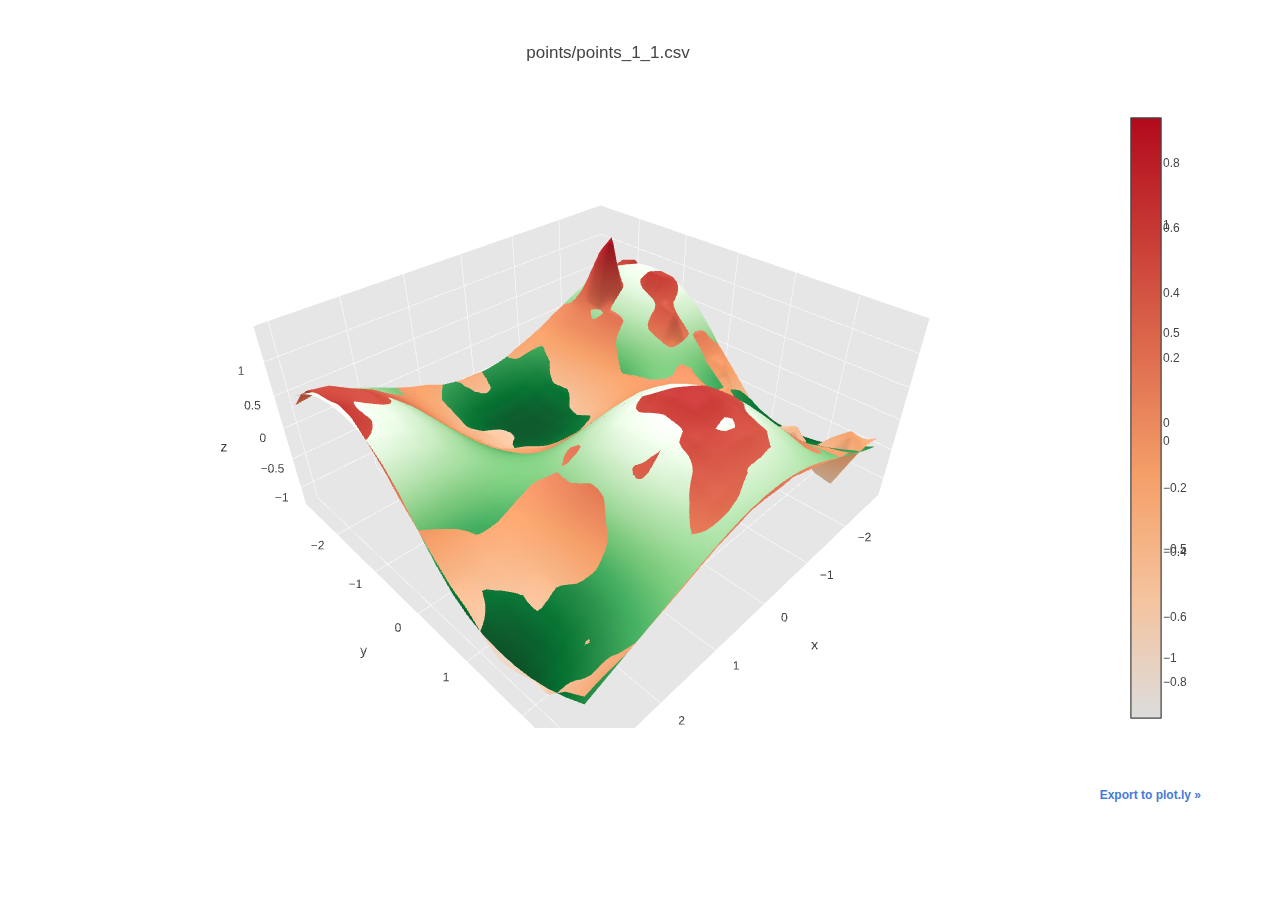
==== surface_plots/points_1_1.csv.html @ a84fec36 "Update plots" ====
<html><head><meta charset="utf-8" /></head><body><script type="text/javascript">/**
* plotly.js v1.26.0
* Copyright 2012-2017, Plotly, Inc.
* All rights reserved.
* Licensed under the MIT license
*/
!function(t){if("object"==typeof exports&&"undefined"!=typeof module)module.exports=t();else if("function"==typeof define&&define.amd)define([],t);else{var e;e="undefined"!=typeof window?window:"undefined"!=typeof global?global:"undefined"!=typeof self?self:this,e.Plotly=t()}}(function(){var t;return function t(e,r,n){function i(o,s){if(!r[o]){if(!e[o]){var l="function"==typeof require&&require;if(!s&&l)return l(o,!0);if(a)return a(o,!0);var u=new Error("Cannot find module '"+o+"'");throw u.code="MODULE_NOT_FOUND",u}var c=r[o]={exports:{}};e[o][0].call(c.exports,function(t){var r=e[o][1][t];return i(r||t)},c,c.exports,t,e,r,n)}return r[o].exports}for(var a="function"==typeof require&&require,o=0;o<n.length;o++)i(n[o]);return i}({1:[function(t,e,r){"use strict";var n=t("../src/lib"),i={"X,X div":"font-family:'Open Sans', verdana, arial, sans-serif;margin:0;padding:0;","X input,X button":"font-family:'Open Sans', verdana, arial, sans-serif;","X input:focus,X button:focus":"outline:none;","X a":"text-decoration:none;","X a:hover":"text-decoration:none;","X .crisp":"shape-rendering:crispEdges;","X .user-select-none":"-webkit-user-select:none;-moz-user-select:none;-ms-user-select:none;-o-user-select:none;user-select:none;","X svg":"overflow:hidden;","X svg a":"fill:#447adb;","X svg a:hover":"fill:#3c6dc5;","X .main-svg":"position:absolute;top:0;left:0;pointer-events:none;","X .main-svg .draglayer":"pointer-events:all;","X .cursor-default":"cursor:default;","X .cursor-pointer":"cursor:pointer;","X .cursor-crosshair":"cursor:crosshair;","X .cursor-move":"cursor:move;","X .cursor-col-resize":"cursor:col-resize;","X .cursor-row-resize":"cursor:row-resize;","X .cursor-ns-resize":"cursor:ns-resize;","X .cursor-ew-resize":"cursor:ew-resize;","X .cursor-sw-resize":"cursor:sw-resize;","X .cursor-s-resize":"cursor:s-resize;","X .cursor-se-resize":"cursor:se-resize;","X .cursor-w-resize":"cursor:w-resize;","X .cursor-e-resize":"cursor:e-resize;","X .cursor-nw-resize":"cursor:nw-resize;","X .cursor-n-resize":"cursor:n-resize;","X .cursor-ne-resize":"cursor:ne-resize;","X .modebar":"position:absolute;top:2px;right:2px;z-index:1001;background:rgba(255,255,255,0.7);","X .modebar--hover":"opacity:0;-webkit-transition:opacity 0.3s ease 0s;-moz-transition:opacity 0.3s ease 0s;-ms-transition:opacity 0.3s ease 0s;-o-transition:opacity 0.3s ease 0s;transition:opacity 0.3s ease 0s;","X:hover .modebar--hover":"opacity:1;","X .modebar-group":"float:left;display:inline-block;box-sizing:border-box;margin-left:8px;position:relative;vertical-align:middle;white-space:nowrap;","X .modebar-group:first-child":"margin-left:0px;","X .modebar-btn":"position:relative;font-size:16px;padding:3px 4px;cursor:pointer;line-height:normal;box-sizing:border-box;","X .modebar-btn svg":"position:relative;top:2px;","X .modebar-btn path":"fill:rgba(0,31,95,0.3);","X .modebar-btn.active path,X .modebar-btn:hover path":"fill:rgba(0,22,72,0.5);","X .modebar-btn.modebar-btn--logo":"padding:3px 1px;","X .modebar-btn.modebar-btn--logo path":"fill:#447adb !important;","X [data-title]:before,X [data-title]:after":"position:absolute;-webkit-transform:translate3d(0, 0, 0);-moz-transform:translate3d(0, 0, 0);-ms-transform:translate3d(0, 0, 0);-o-transform:translate3d(0, 0, 0);transform:translate3d(0, 0, 0);display:none;opacity:0;z-index:1001;pointer-events:none;top:110%;right:50%;","X [data-title]:hover:before,X [data-title]:hover:after":"display:block;opacity:1;","X [data-title]:before":"content:'';position:absolute;background:transparent;border:6px solid transparent;z-index:1002;margin-top:-12px;border-bottom-color:#69738a;margin-right:-6px;","X [data-title]:after":"content:attr(data-title);background:#69738a;color:white;padding:8px 10px;font-size:12px;line-height:12px;white-space:nowrap;margin-right:-18px;border-radius:2px;","X .select-outline":"fill:none;stroke-width:1;shape-rendering:crispEdges;","X .select-outline-1":"stroke:white;","X .select-outline-2":"stroke:black;stroke-dasharray:2px 2px;",Y:"font-family:'Open Sans';position:fixed;top:50px;right:20px;z-index:10000;font-size:10pt;max-width:180px;","Y p":"margin:0;","Y .notifier-note":"min-width:180px;max-width:250px;border:1px solid #fff;z-index:3000;margin:0;background-color:#8c97af;background-color:rgba(140,151,175,0.9);color:#fff;padding:10px;","Y .notifier-close":"color:#fff;opacity:0.8;float:right;padding:0 5px;background:none;border:none;font-size:20px;font-weight:bold;line-height:20px;","Y .notifier-close:hover":"color:#444;text-decoration:none;cursor:pointer;"};for(var a in i){var o=a.replace(/^,/," ,").replace(/X/g,".js-plotly-plot .plotly").replace(/Y/g,".plotly-notifier");n.addStyleRule(o,i[a])}},{"../src/lib":685}],2:[function(t,e,r){"use strict";e.exports={undo:{width:857.1,path:"m857 350q0-87-34-166t-91-137-137-92-166-34q-96 0-183 41t-147 114q-4 6-4 13t5 11l76 77q6 5 14 5 9-1 13-7 41-53 100-82t126-29q58 0 110 23t92 61 61 91 22 111-22 111-61 91-92 61-110 23q-55 0-105-20t-90-57l77-77q17-16 8-38-10-23-33-23h-250q-15 0-25 11t-11 25v250q0 24 22 33 22 10 39-8l72-72q60 57 137 88t159 31q87 0 166-34t137-92 91-137 34-166z",ascent:850,descent:-150},home:{width:928.6,path:"m786 296v-267q0-15-11-26t-25-10h-214v214h-143v-214h-214q-15 0-25 10t-11 26v267q0 1 0 2t0 2l321 264 321-264q1-1 1-4z m124 39l-34-41q-5-5-12-6h-2q-7 0-12 3l-386 322-386-322q-7-4-13-4-7 2-12 7l-35 41q-4 5-3 13t6 12l401 334q18 15 42 15t43-15l136-114v109q0 8 5 13t13 5h107q8 0 13-5t5-13v-227l122-102q5-5 6-12t-4-13z",ascent:850,descent:-150},"camera-retro":{width:1e3,path:"m518 386q0 8-5 13t-13 5q-37 0-63-27t-26-63q0-8 5-13t13-5 12 5 5 13q0 23 16 38t38 16q8 0 13 5t5 13z m125-73q0-59-42-101t-101-42-101 42-42 101 42 101 101 42 101-42 42-101z m-572-320h858v71h-858v-71z m643 320q0 89-62 152t-152 62-151-62-63-152 63-151 151-63 152 63 62 151z m-571 358h214v72h-214v-72z m-72-107h858v143h-462l-36-71h-360v-72z m929 143v-714q0-30-21-51t-50-21h-858q-29 0-50 21t-21 51v714q0 30 21 51t50 21h858q29 0 50-21t21-51z",ascent:850,descent:-150},zoombox:{width:1e3,path:"m1000-25l-250 251c40 63 63 138 63 218 0 224-182 406-407 406-224 0-406-182-406-406s183-406 407-406c80 0 155 22 218 62l250-250 125 125z m-812 250l0 438 437 0 0-438-437 0z m62 375l313 0 0-312-313 0 0 312z",ascent:850,descent:-150},pan:{width:1e3,path:"m1000 350l-187 188 0-125-250 0 0 250 125 0-188 187-187-187 125 0 0-250-250 0 0 125-188-188 186-187 0 125 252 0 0-250-125 0 187-188 188 188-125 0 0 250 250 0 0-126 187 188z",ascent:850,descent:-150},zoom_plus:{width:1e3,path:"m1 787l0-875 875 0 0 875-875 0z m687-500l-187 0 0-187-125 0 0 187-188 0 0 125 188 0 0 187 125 0 0-187 187 0 0-125z",ascent:850,descent:-150},zoom_minus:{width:1e3,path:"m0 788l0-876 875 0 0 876-875 0z m688-500l-500 0 0 125 500 0 0-125z",ascent:850,descent:-150},autoscale:{width:1e3,path:"m250 850l-187 0-63 0 0-62 0-188 63 0 0 188 187 0 0 62z m688 0l-188 0 0-62 188 0 0-188 62 0 0 188 0 62-62 0z m-875-938l0 188-63 0 0-188 0-62 63 0 187 0 0 62-187 0z m875 188l0-188-188 0 0-62 188 0 62 0 0 62 0 188-62 0z m-125 188l-1 0-93-94-156 156 156 156 92-93 2 0 0 250-250 0 0-2 93-92-156-156-156 156 94 92 0 2-250 0 0-250 0 0 93 93 157-156-157-156-93 94 0 0 0-250 250 0 0 0-94 93 156 157 156-157-93-93 0 0 250 0 0 250z",ascent:850,descent:-150},tooltip_basic:{width:1500,path:"m375 725l0 0-375-375 375-374 0-1 1125 0 0 750-1125 0z",ascent:850,descent:-150},tooltip_compare:{width:1125,path:"m187 786l0 2-187-188 188-187 0 0 937 0 0 373-938 0z m0-499l0 1-187-188 188-188 0 0 937 0 0 376-938-1z",ascent:850,descent:-150},plotlylogo:{width:1542,path:"m0-10h182v-140h-182v140z m228 146h183v-286h-183v286z m225 714h182v-1000h-182v1000z m225-285h182v-715h-182v715z m225 142h183v-857h-183v857z m231-428h182v-429h-182v429z m225-291h183v-138h-183v138z",ascent:850,descent:-150},"z-axis":{width:1e3,path:"m833 5l-17 108v41l-130-65 130-66c0 0 0 38 0 39 0-1 36-14 39-25 4-15-6-22-16-30-15-12-39-16-56-20-90-22-187-23-279-23-261 0-341 34-353 59 3 60 228 110 228 110-140-8-351-35-351-116 0-120 293-142 474-142 155 0 477 22 477 142 0 50-74 79-163 96z m-374 94c-58-5-99-21-99-40 0-24 65-43 144-43 79 0 143 19 143 43 0 19-42 34-98 40v216h87l-132 135-133-135h88v-216z m167 515h-136v1c16 16 31 34 46 52l84 109v54h-230v-71h124v-1c-16-17-28-32-44-51l-89-114v-51h245v72z",ascent:850,descent:-150},"3d_rotate":{width:1e3,path:"m922 660c-5 4-9 7-14 11-359 263-580-31-580-31l-102 28 58-400c0 1 1 1 2 2 118 108 351 249 351 249s-62 27-100 42c88 83 222 183 347 122 16-8 30-17 44-27-2 1-4 2-6 4z m36-329c0 0 64 229-88 296-62 27-124 14-175-11 157-78 225-208 249-266 8-19 11-31 11-31 2 5 6 15 11 32-5-13-8-20-8-20z m-775-239c70-31 117-50 198-32-121 80-199 346-199 346l-96-15-58-12c0 0 55-226 155-287z m603 133l-317-139c0 0 4-4 19-14 7-5 24-15 24-15s-177-147-389 4c235-287 536-112 536-112l31-22 100 299-4-1z m-298-153c6-4 14-9 24-15 0 0-17 10-24 15z",ascent:850,descent:-150},camera:{width:1e3,path:"m500 450c-83 0-150-67-150-150 0-83 67-150 150-150 83 0 150 67 150 150 0 83-67 150-150 150z m400 150h-120c-16 0-34 13-39 29l-31 93c-6 15-23 28-40 28h-340c-16 0-34-13-39-28l-31-94c-6-15-23-28-40-28h-120c-55 0-100-45-100-100v-450c0-55 45-100 100-100h800c55 0 100 45 100 100v450c0 55-45 100-100 100z m-400-550c-138 0-250 112-250 250 0 138 112 250 250 250 138 0 250-112 250-250 0-138-112-250-250-250z m365 380c-19 0-35 16-35 35 0 19 16 35 35 35 19 0 35-16 35-35 0-19-16-35-35-35z",ascent:850,descent:-150},movie:{width:1e3,path:"m938 413l-188-125c0 37-17 71-44 94 64 38 107 107 107 187 0 121-98 219-219 219-121 0-219-98-219-219 0-61 25-117 66-156h-115c30 33 49 76 49 125 0 103-84 187-187 187s-188-84-188-187c0-57 26-107 65-141-38-22-65-62-65-109v-250c0-70 56-126 125-126h500c69 0 125 56 125 126l188-126c34 0 62 28 62 63v375c0 35-28 63-62 63z m-750 0c-69 0-125 56-125 125s56 125 125 125 125-56 125-125-56-125-125-125z m406-1c-87 0-157 70-157 157 0 86 70 156 157 156s156-70 156-156-70-157-156-157z",ascent:850,descent:-150},question:{width:857.1,path:"m500 82v107q0 8-5 13t-13 5h-107q-8 0-13-5t-5-13v-107q0-8 5-13t13-5h107q8 0 13 5t5 13z m143 375q0 49-31 91t-77 65-95 23q-136 0-207-119-9-14 4-24l74-55q4-4 10-4 9 0 14 7 30 38 48 51 19 14 48 14 27 0 48-15t21-33q0-21-11-34t-38-25q-35-16-65-48t-29-70v-20q0-8 5-13t13-5h107q8 0 13 5t5 13q0 10 12 27t30 28q18 10 28 16t25 19 25 27 16 34 7 45z m214-107q0-117-57-215t-156-156-215-58-216 58-155 156-58 215 58 215 155 156 216 58 215-58 156-156 57-215z",ascent:850,descent:-150},disk:{width:857.1,path:"m214-7h429v214h-429v-214z m500 0h72v500q0 8-6 21t-11 20l-157 156q-5 6-19 12t-22 5v-232q0-22-15-38t-38-16h-322q-22 0-37 16t-16 38v232h-72v-714h72v232q0 22 16 38t37 16h465q22 0 38-16t15-38v-232z m-214 518v178q0 8-5 13t-13 5h-107q-7 0-13-5t-5-13v-178q0-8 5-13t13-5h107q7 0 13 5t5 13z m357-18v-518q0-22-15-38t-38-16h-750q-23 0-38 16t-16 38v750q0 22 16 38t38 16h517q23 0 50-12t42-26l156-157q16-15 27-42t11-49z",ascent:850,descent:-150},lasso:{width:1031,path:"m1018 538c-36 207-290 336-568 286-277-48-473-256-436-463 10-57 36-108 76-151-13-66 11-137 68-183 34-28 75-41 114-42l-55-70 0 0c-2-1-3-2-4-3-10-14-8-34 5-45 14-11 34-8 45 4 1 1 2 3 2 5l0 0 113 140c16 11 31 24 45 40 4 3 6 7 8 11 48-3 100 0 151 9 278 48 473 255 436 462z m-624-379c-80 14-149 48-197 96 42 42 109 47 156 9 33-26 47-66 41-105z m-187-74c-19 16-33 37-39 60 50-32 109-55 174-68-42-25-95-24-135 8z m360 75c-34-7-69-9-102-8 8 62-16 128-68 170-73 59-175 54-244-5-9 20-16 40-20 61-28 159 121 317 333 354s407-60 434-217c28-159-121-318-333-355z",ascent:850,descent:-150},selectbox:{width:1e3,path:"m0 850l0-143 143 0 0 143-143 0z m286 0l0-143 143 0 0 143-143 0z m285 0l0-143 143 0 0 143-143 0z m286 0l0-143 143 0 0 143-143 0z m-857-286l0-143 143 0 0 143-143 0z m857 0l0-143 143 0 0 143-143 0z m-857-285l0-143 143 0 0 143-143 0z m857 0l0-143 143 0 0 143-143 0z m-857-286l0-143 143 0 0 143-143 0z m286 0l0-143 143 0 0 143-143 0z m285 0l0-143 143 0 0 143-143 0z m286 0l0-143 143 0 0 143-143 0z",ascent:850,descent:-150},spikeline:{width:1e3,path:"M512 409c0-57-46-104-103-104-57 0-104 47-104 104 0 57 47 103 104 103 57 0 103-46 103-103z m-327-39l92 0 0 92-92 0z m-185 0l92 0 0 92-92 0z m370-186l92 0 0 93-92 0z m0-184l92 0 0 92-92 0z",ascent:850,descent:-150}}},{}],3:[function(t,e,r){"use strict";e.exports=t("../src/traces/bar")},{"../src/traces/bar":816}],4:[function(t,e,r){"use strict";e.exports=t("../src/traces/box")},{"../src/traces/box":828}],5:[function(t,e,r){"use strict";e.exports=t("../src/components/calendars")},{"../src/components/calendars":576}],6:[function(t,e,r){"use strict";e.exports=t("../src/traces/candlestick")},{"../src/traces/candlestick":836}],7:[function(t,e,r){"use strict";e.exports=t("../src/traces/carpet")},{"../src/traces/carpet":857}],8:[function(t,e,r){"use strict";e.exports=t("../src/traces/choropleth")},{"../src/traces/choropleth":872}],9:[function(t,e,r){"use strict";e.exports=t("../src/traces/contour")},{"../src/traces/contour":883}],10:[function(t,e,r){"use strict";e.exports=t("../src/traces/contourcarpet")},{"../src/traces/contourcarpet":898}],11:[function(t,e,r){"use strict";e.exports=t("../src/core")},{"../src/core":669}],12:[function(t,e,r){"use strict";e.exports=t("../src/transforms/filter")},{"../src/transforms/filter":1045}],13:[function(t,e,r){"use strict";e.exports=t("../src/transforms/groupby")},{"../src/transforms/groupby":1046}],14:[function(t,e,r){"use strict";e.exports=t("../src/traces/heatmap")},{"../src/traces/heatmap":912}],15:[function(t,e,r){"use strict";e.exports=t("../src/traces/heatmapgl")},{"../src/traces/heatmapgl":921}],16:[function(t,e,r){"use strict";e.exports=t("../src/traces/histogram")},{"../src/traces/histogram":929}],17:[function(t,e,r){"use strict";e.exports=t("../src/traces/histogram2d")},{"../src/traces/histogram2d":934}],18:[function(t,e,r){"use strict";e.exports=t("../src/traces/histogram2dcontour")},{"../src/traces/histogram2dcontour":938}],19:[function(t,e,r){"use strict";var n=t("./core");n.register([t("./bar"),t("./box"),t("./heatmap"),t("./histogram"),t("./histogram2d"),t("./histogram2dcontour"),t("./pie"),t("./contour"),t("./scatterternary"),t("./scatter3d"),t("./surface"),t("./mesh3d"),t("./scattergeo"),t("./choropleth"),t("./scattergl"),t("./pointcloud"),t("./heatmapgl"),t("./parcoords"),t("./scattermapbox"),t("./carpet"),t("./scattercarpet"),t("./contourcarpet"),t("./ohlc"),t("./candlestick")]),n.register([t("./filter"),t("./groupby")]),n.register([t("./calendars")]),e.exports=n},{"./bar":3,"./box":4,"./calendars":5,"./candlestick":6,"./carpet":7,"./choropleth":8,"./contour":9,"./contourcarpet":10,"./core":11,"./filter":12,"./groupby":13,"./heatmap":14,"./heatmapgl":15,"./histogram":16,"./histogram2d":17,"./histogram2dcontour":18,"./mesh3d":20,"./ohlc":21,"./parcoords":22,"./pie":23,"./pointcloud":24,"./scatter3d":25,"./scattercarpet":26,"./scattergeo":27,"./scattergl":28,"./scattermapbox":29,"./scatterternary":30,"./surface":31}],20:[function(t,e,r){"use strict";e.exports=t("../src/traces/mesh3d")},{"../src/traces/mesh3d":942}],21:[function(t,e,r){"use strict";e.exports=t("../src/traces/ohlc")},{"../src/traces/ohlc":947}],22:[function(t,e,r){"use strict";e.exports=t("../src/traces/parcoords")},{"../src/traces/parcoords":956}],23:[function(t,e,r){"use strict";e.exports=t("../src/traces/pie")},{"../src/traces/pie":965}],24:[function(t,e,r){"use strict";e.exports=t("../src/traces/pointcloud")},{"../src/traces/pointcloud":974}],25:[function(t,e,r){"use strict";e.exports=t("../src/traces/scatter3d")},{"../src/traces/scatter3d":1004}],26:[function(t,e,r){"use strict";e.exports=t("../src/traces/scattercarpet")},{"../src/traces/scattercarpet":1009}],27:[function(t,e,r){"use strict";e.exports=t("../src/traces/scattergeo")},{"../src/traces/scattergeo":1018}],28:[function(t,e,r){"use strict";e.exports=t("../src/traces/scattergl")},{"../src/traces/scattergl":1023}],29:[function(t,e,r){"use strict";e.exports=t("../src/traces/scattermapbox")},{"../src/traces/scattermapbox":1029}],30:[function(t,e,r){"use strict";e.exports=t("../src/traces/scatterternary")},{"../src/traces/scatterternary":1035}],31:[function(t,e,r){"use strict";e.exports=t("../src/traces/surface")},{"../src/traces/surface":1044}],32:[function(t,e,r){"use strict";function n(t,e){function r(e,r,n,a){var o=1/t.clientHeight,s=o*(r-m),l=o*(n-g),c=p.flipX?1:-1,f=p.flipY?1:-1,d=Math.PI*p.rotateSpeed,y=i();if(1&e)a.shift?u.rotate(y,0,0,-s*d):u.rotate(y,c*d*s,-f*d*l,0);else if(2&e)u.pan(y,-p.translateSpeed*s*h,p.translateSpeed*l*h,0);else if(4&e){var b=p.zoomSpeed*l/window.innerHeight*(y-u.lastT())*50;u.pan(y,0,0,h*(Math.exp(b)-1))}m=r,g=n,v=a}t=t||document.body,e=e||{};var n=[.01,1/0];"distanceLimits"in e&&(n[0]=e.distanceLimits[0],n[1]=e.distanceLimits[1]),"zoomMin"in e&&(n[0]=e.zoomMin),"zoomMax"in e&&(n[1]=e.zoomMax);var u=a({center:e.center||[0,0,0],up:e.up||[0,1,0],eye:e.eye||[0,0,10],mode:e.mode||"orbit",distanceLimits:n}),c=[0,0,0,0,0,0,0,0,0,0,0,0,0,0,0,0],h=0,f=t.clientWidth,d=t.clientHeight,p={view:u,element:t,delay:e.delay||16,rotateSpeed:e.rotateSpeed||1,zoomSpeed:e.zoomSpeed||1,translateSpeed:e.translateSpeed||1,flipX:!!e.flipX,flipY:!!e.flipY,modes:u.modes,tick:function(){var e=i(),r=this.delay;u.idle(e-r),u.flush(e-(100+2*r));var n=e-2*r;u.recalcMatrix(n);for(var a=!0,o=u.computedMatrix,s=0;s<16;++s)a=a&&c[s]===o[s],c[s]=o[s];var l=t.clientWidth===f&&t.clientHeight===d;return f=t.clientWidth,d=t.clientHeight,a?!l:(h=Math.exp(u.computedRadius[0]),!0)},lookAt:function(t,e,r){u.lookAt(u.lastT(),t,e,r)},rotate:function(t,e,r){u.rotate(u.lastT(),t,e,r)},pan:function(t,e,r){u.pan(u.lastT(),t,e,r)},translate:function(t,e,r){u.translate(u.lastT(),t,e,r)}};Object.defineProperties(p,{matrix:{get:function(){return u.computedMatrix},set:function(t){return u.setMatrix(u.lastT(),t),u.computedMatrix},enumerable:!0},mode:{get:function(){return u.getMode()},set:function(t){return u.setMode(t),u.getMode()},enumerable:!0},center:{get:function(){return u.computedCenter},set:function(t){return u.lookAt(u.lastT(),t),u.computedCenter},enumerable:!0},eye:{get:function(){return u.computedEye},set:function(t){return u.lookAt(u.lastT(),null,t),u.computedEye},enumerable:!0},up:{get:function(){return u.computedUp},set:function(t){return u.lookAt(u.lastT(),null,null,t),u.computedUp},enumerable:!0},distance:{get:function(){return h},set:function(t){return u.setDistance(u.lastT(),t),t},enumerable:!0},distanceLimits:{get:function(){return u.getDistanceLimits(n)},set:function(t){return u.setDistanceLimits(t),t},enumerable:!0}}),t.addEventListener("contextmenu",function(t){return t.preventDefault(),!1});var m=0,g=0,v={shift:!1,control:!1,alt:!1,meta:!1};return o(t,r),t.addEventListener("touchstart",function(e){var n=l(e.changedTouches[0],t);r(0,n[0],n[1],v),r(1,n[0],n[1],v)}),t.addEventListener("touchmove",function(e){var n=l(e.changedTouches[0],t);r(1,n[0],n[1],v)}),t.addEventListener("touchend",function(e){l(e.changedTouches[0],t);r(0,m,g,v)}),s(t,function(t,e,r){var n=p.flipX?1:-1,a=p.flipY?1:-1,o=i();if(Math.abs(t)>Math.abs(e))u.rotate(o,0,0,-t*n*Math.PI*p.rotateSpeed/window.innerWidth);else{var s=p.zoomSpeed*a*e/window.innerHeight*(o-u.lastT())/100;u.pan(o,0,0,h*(Math.exp(s)-1))}},!0),p}e.exports=n;var i=t("right-now"),a=t("3d-view"),o=t("mouse-change"),s=t("mouse-wheel"),l=t("mouse-event-offset")},{"3d-view":33,"mouse-change":434,"mouse-event-offset":435,"mouse-wheel":437,"right-now":483}],33:[function(t,e,r){"use strict";function n(t,e){this._controllerNames=Object.keys(t),this._controllerList=this._controllerNames.map(function(e){return t[e]}),this._mode=e,this._active=t[e],this._active||(this._mode="turntable",this._active=t.turntable),this.modes=this._controllerNames,this.computedMatrix=this._active.computedMatrix,this.computedEye=this._active.computedEye,this.computedUp=this._active.computedUp,this.computedCenter=this._active.computedCenter,this.computedRadius=this._active.computedRadius}function i(t){t=t||{};var e=t.eye||[0,0,1],r=t.center||[0,0,0],i=t.up||[0,1,0],l=t.distanceLimits||[0,1/0],u=t.mode||"turntable",c=a(),h=o(),f=s();return c.setDistanceLimits(l[0],l[1]),c.lookAt(0,e,r,i),h.setDistanceLimits(l[0],l[1]),h.lookAt(0,e,r,i),f.setDistanceLimits(l[0],l[1]),f.lookAt(0,e,r,i),new n({turntable:c,orbit:h,matrix:f},u)}e.exports=i;var a=t("turntable-camera-controller"),o=t("orbit-camera-controller"),s=t("matrix-camera-controller"),l=n.prototype;[["flush",1],["idle",1],["lookAt",4],["rotate",4],["pan",4],["translate",4],["setMatrix",2],["setDistanceLimits",2],["setDistance",2]].forEach(function(t){for(var e=t[0],r=[],n=0;n<t[1];++n)r.push("a"+n);var i="var cc=this._controllerList;for(var i=0;i<cc.length;++i){cc[i]."+t[0]+"("+r.join()+")}";l[e]=Function.apply(null,r.concat(i))}),l.recalcMatrix=function(t){this._active.recalcMatrix(t)},l.getDistance=function(t){return this._active.getDistance(t)},l.getDistanceLimits=function(t){return this._active.getDistanceLimits(t)},l.lastT=function(){return this._active.lastT()},l.setMode=function(t){if(t!==this._mode){var e=this._controllerNames.indexOf(t);if(!(e<0)){var r=this._active,n=this._controllerList[e],i=Math.max(r.lastT(),n.lastT());r.recalcMatrix(i),n.setMatrix(i,r.computedMatrix),this._active=n,this._mode=t,this.computedMatrix=this._active.computedMatrix,this.computedEye=this._active.computedEye,this.computedUp=this._active.computedUp,this.computedCenter=this._active.computedCenter,this.computedRadius=this._active.computedRadius}}},l.getMode=function(){return this._mode}},{"matrix-camera-controller":432,"orbit-camera-controller":454,"turntable-camera-controller":518}],34:[function(t,e,r){"use strict";function n(t){var e=s.get(t),r=e&&(e._triangleBuffer.handle||e._triangleBuffer.buffer);if(!r||!t.isBuffer(r)){var n=a(t,new Float32Array([-1,-1,-1,4,4,-1]));e=o(t,[{buffer:n,type:t.FLOAT,size:2}]),e._triangleBuffer=n,s.set(t,e)}e.bind(),t.drawArrays(t.TRIANGLES,0,3),e.unbind()}var i="undefined"==typeof WeakMap?t("weak-map"):WeakMap,a=t("gl-buffer"),o=t("gl-vao"),s=new i;e.exports=n},{"gl-buffer":141,"gl-vao":255,"weak-map":539}],35:[function(t,e,r){function n(t,e,r){e="number"==typeof e?e:1,r=r||": ";var n=t.split(/\r?\n/),a=String(n.length+e-1).length;return n.map(function(t,n){var o=n+e,s=String(o).length;return i(o,a-s)+r+t}).join("\n")}var i=t("pad-left");e.exports=n},{"pad-left":455}],36:[function(t,e,r){"use strict";function n(t,e){for(var r=new Array(e+1),n=0;n<t.length;++n)r[n]=t[n];for(var n=0;n<=t.length;++n){for(var i=t.length;i<=e;++i){for(var o=new Array(e),s=0;s<e;++s)o[s]=Math.pow(i+1-n,s);r[i]=o}if(a.apply(void 0,r))return!0}return!1}function i(t){var e=t.length;if(0===e)return[];if(1===e)return[0];for(var r=t[0].length,i=[t[0]],a=[0],o=1;o<e;++o)if(i.push(t[o]),n(i,r)){if(a.push(o),a.length===r+1)return a}else i.pop();return a}e.exports=i;var a=t("robust-orientation")},{"robust-orientation":489}],37:[function(t,e,r){"use strict";function n(t,e){return i(e).filter(function(r){for(var n=new Array(r.length),i=0;i<r.length;++i)n[i]=e[r[i]];return a(n)*t<1})}e.exports=n;var i=t("delaunay-triangulate"),a=t("circumradius")},{circumradius:80,"delaunay-triangulate":108}],38:[function(t,e,r){function n(t,e){return a(i(t,e))}e.exports=n;var i=t("alpha-complex"),a=t("simplicial-complex-boundary")},{"alpha-complex":37,"simplicial-complex-boundary":497}],39:[function(t,e,r){"use strict";e.exports=function(){function t(t){return!Array.isArray(t)&&null!==t&&"object"==typeof t}function e(t,e,r){for(var n=(e-t)/Math.max(r-1,1),i=[],a=0;a<r;a++)i.push(t+a*n);return i}function r(){for(var t=[].slice.call(arguments),e=t.map(function(t){return t.length}),r=Math.min.apply(null,e),n=[],i=0;i<r;i++){n[i]=[];for(var a=0;a<t.length;++a)n[i][a]=t[a][i]}return n}function n(t,e,r){for(var n=Math.min.apply(null,[t.length,e.length,r.length]),i=[],a=0;a<n;a++)i.push([t[a],e[a],r[a]]);return i}function i(t){function e(t){for(var n=0;n<t.length;n++)Array.isArray(t[n])?e(t[n],r):r+=t[n]}var r=0;return e(t,r),r}function a(t){for(var e=[],r=0;r<t.length;++r){e[r]=[];for(var n=0;n<t[r].length;++n)e[r][n]=t[r][n]}return e}function o(t){for(var e=[],r=0;r<t.length;++r)e[r]=t[r];return e}function s(t,e){if(t.length!==e.length)return!1;for(var r=t.length;r--;)if(t[r]!==e[r])return!1;return!0}function l(t,e){var r,n;if("string"!=typeof t)return t;if(r=[],"#"===t[0]?(t=t.substr(1),3===t.length&&(t+=t),n=parseInt(t,16),r[0]=n>>16&255,r[1]=n>>8&255,r[2]=255&n):h.test(t)&&(n=t.match(f),r[0]=parseInt(n[1]),r[1]=parseInt(n[2]),r[2]=parseInt(n[3])),!e)for(var i=0;i<3;++i)r[i]=r[i]/255;return r}function u(t,e){var r,n;if("string"!=typeof t)return t;if(r=[],"#"===t[0]?(t=t.substr(1),3===t.length&&(t+=t),n=parseInt(t,16),r[0]=n>>16&255,r[1]=n>>8&255,r[2]=255&n):h.test(t)&&(n=t.match(f),r[0]=parseInt(n[1]),r[1]=parseInt(n[2]),r[2]=parseInt(n[3]),n[4]?r[3]=parseFloat(n[4]):r[3]=1),!e)for(var i=0;i<3;++i)r[i]=r[i]/255;return r}var c={},h=/^rgba?\(\s*\d{1,3}\s*,\s*\d{1,3}\s*,\s*\d{1,3}\s*(,.*)?\)$/,f=/^rgba?\(\s*(\d{1,3})\s*,\s*(\d{1,3})\s*,\s*(\d{1,3})\s*,?\s*(.*)?\)$/;return c.isPlainObject=t,c.linspace=e,c.zip3=n,c.sum=i,c.zip=r,c.isEqual=s,c.copy2D=a,c.copy1D=o,c.str2RgbArray=l,c.str2RgbaArray=u,c}()},{}],40:[function(t,e,r){(function(r){"use strict";function n(t,e){if(t===e)return 0;for(var r=t.length,n=e.length,i=0,a=Math.min(r,n);i<a;++i)if(t[i]!==e[i]){r=t[i],n=e[i];break}return r<n?-1:n<r?1:0}function i(t){return r.Buffer&&"function"==typeof r.Buffer.isBuffer?r.Buffer.isBuffer(t):!(null==t||!t._isBuffer)}function a(t){return Object.prototype.toString.call(t)}function o(t){return!i(t)&&("function"==typeof r.ArrayBuffer&&("function"==typeof ArrayBuffer.isView?ArrayBuffer.isView(t):!!t&&(t instanceof DataView||!!(t.buffer&&t.buffer instanceof ArrayBuffer))))}function s(t){if(x.isFunction(t)){if(M)return t.name;var e=t.toString(),r=e.match(A);return r&&r[1]}}function l(t,e){return"string"==typeof t?t.length<e?t:t.slice(0,e):t}function u(t){if(M||!x.isFunction(t))return x.inspect(t);var e=s(t);return"[Function"+(e?": "+e:"")+"]"}function c(t){return l(u(t.actual),128)+" "+t.operator+" "+l(u(t.expected),128)}function h(t,e,r,n,i){throw new k.AssertionError({message:r,actual:t,expected:e,operator:n,stackStartFunction:i})}function f(t,e){t||h(t,!0,e,"==",k.ok)}function d(t,e,r,s){if(t===e)return!0;if(i(t)&&i(e))return 0===n(t,e);if(x.isDate(t)&&x.isDate(e))return t.getTime()===e.getTime();if(x.isRegExp(t)&&x.isRegExp(e))return t.source===e.source&&t.global===e.global&&t.multiline===e.multiline&&t.lastIndex===e.lastIndex&&t.ignoreCase===e.ignoreCase;if(null!==t&&"object"==typeof t||null!==e&&"object"==typeof e){if(o(t)&&o(e)&&a(t)===a(e)&&!(t instanceof Float32Array||t instanceof Float64Array))return 0===n(new Uint8Array(t.buffer),new Uint8Array(e.buffer));if(i(t)!==i(e))return!1;s=s||{actual:[],expected:[]};var l=s.actual.indexOf(t);return l!==-1&&l===s.expected.indexOf(e)||(s.actual.push(t),s.expected.push(e),m(t,e,r,s))}return r?t===e:t==e}function p(t){return"[object Arguments]"==Object.prototype.toString.call(t)}function m(t,e,r,n){if(null===t||void 0===t||null===e||void 0===e)return!1;if(x.isPrimitive(t)||x.isPrimitive(e))return t===e;if(r&&Object.getPrototypeOf(t)!==Object.getPrototypeOf(e))return!1;var i=p(t),a=p(e);if(i&&!a||!i&&a)return!1;if(i)return t=w.call(t),e=w.call(e),d(t,e,r);var o,s,l=T(t),u=T(e);if(l.length!==u.length)return!1;for(l.sort(),u.sort(),s=l.length-1;s>=0;s--)if(l[s]!==u[s])return!1;for(s=l.length-1;s>=0;s--)if(o=l[s],!d(t[o],e[o],r,n))return!1;return!0}function g(t,e,r){d(t,e,!0)&&h(t,e,r,"notDeepStrictEqual",g)}function v(t,e){if(!t||!e)return!1;if("[object RegExp]"==Object.prototype.toString.call(e))return e.test(t);try{if(t instanceof e)return!0}catch(t){}return!Error.isPrototypeOf(e)&&e.call({},t)===!0}function y(t){var e;try{t()}catch(t){e=t}return e}function b(t,e,r,n){var i;if("function"!=typeof e)throw new TypeError('"block" argument must be a function');"string"==typeof r&&(n=r,r=null),i=y(e),n=(r&&r.name?" ("+r.name+").":".")+(n?" "+n:"."),t&&!i&&h(i,r,"Missing expected exception"+n);var a="string"==typeof n,o=!t&&x.isError(i),s=!t&&i&&!r;if((o&&a&&v(i,r)||s)&&h(i,r,"Got unwanted exception"+n),t&&i&&r&&!v(i,r)||!t&&i)throw i}var x=t("util/"),_=Object.prototype.hasOwnProperty,w=Array.prototype.slice,M=function(){return"foo"===function(){}.name}(),k=e.exports=f,A=/\s*function\s+([^\(\s]*)\s*/;k.AssertionError=function(t){this.name="AssertionError",this.actual=t.actual,this.expected=t.expected,this.operator=t.operator,t.message?(this.message=t.message,this.generatedMessage=!1):(this.message=c(this),this.generatedMessage=!0);var e=t.stackStartFunction||h;if(Error.captureStackTrace)Error.captureStackTrace(this,e);else{var r=new Error;if(r.stack){var n=r.stack,i=s(e),a=n.indexOf("\n"+i);if(a>=0){var o=n.indexOf("\n",a+1);n=n.substring(o+1)}this.stack=n}}},x.inherits(k.AssertionError,Error),k.fail=h,k.ok=f,k.equal=function(t,e,r){t!=e&&h(t,e,r,"==",k.equal)},k.notEqual=function(t,e,r){t==e&&h(t,e,r,"!=",k.notEqual)},k.deepEqual=function(t,e,r){d(t,e,!1)||h(t,e,r,"deepEqual",k.deepEqual)},k.deepStrictEqual=function(t,e,r){d(t,e,!0)||h(t,e,r,"deepStrictEqual",k.deepStrictEqual)},k.notDeepEqual=function(t,e,r){d(t,e,!1)&&h(t,e,r,"notDeepEqual",k.notDeepEqual)},k.notDeepStrictEqual=g,k.strictEqual=function(t,e,r){t!==e&&h(t,e,r,"===",k.strictEqual)},k.notStrictEqual=function(t,e,r){t===e&&h(t,e,r,"!==",k.notStrictEqual)},k.throws=function(t,e,r){b(!0,t,e,r)},k.doesNotThrow=function(t,e,r){b(!1,t,e,r)},k.ifError=function(t){if(t)throw t};var T=Object.keys||function(t){var e=[];for(var r in t)_.call(t,r)&&e.push(r);return e}}).call(this,"undefined"!=typeof global?global:"undefined"!=typeof self?self:"undefined"!=typeof window?window:{})},{"util/":529}],41:[function(t,e,r){e.exports=function(t){return atob(t)}},{}],42:[function(t,e,r){"use strict";function n(t){for(var e=0,r=0;r<t.length;++r)e+=t[r];return e}function i(t,e){for(var r=e.length,i=new Array(r+1),o=0;o<r;++o){for(var s=new Array(r+1),l=0;l<=r;++l)s[l]=t[l][o];i[o]=s}i[r]=new Array(r+1);for(var o=0;o<=r;++o)i[r][o]=1;for(var u=new Array(r+1),o=0;o<r;++o)u[o]=e[o];u[r]=1;var c=a(i,u),h=n(c[r+1]);0===h&&(h=1);for(var f=new Array(r+1),o=0;o<=r;++o)f[o]=n(c[o])/h;return f}e.exports=i;var a=t("robust-linear-solve")},{"robust-linear-solve":488}],43:[function(t,e,r){"use strict";function n(t,e){return i(t[0].mul(e[1]).add(e[0].mul(t[1])),t[1].mul(e[1]))}var i=t("./lib/rationalize");e.exports=n},{"./lib/rationalize":53}],44:[function(t,e,r){"use strict";function n(t,e){return t[0].mul(e[1]).cmp(e[0].mul(t[1]))}e.exports=n},{}],45:[function(t,e,r){"use strict";function n(t,e){return i(t[0].mul(e[1]),t[1].mul(e[0]))}var i=t("./lib/rationalize");e.exports=n},{"./lib/rationalize":53}],46:[function(t,e,r){"use strict";function n(t,e){if(i(t))return e?u(t,n(e)):[t[0].clone(),t[1].clone()];var r,c,h=0;if(a(t))r=t.clone();else if("string"==typeof t)r=s(t);else{if(0===t)return[o(0),o(1)];if(t===Math.floor(t))r=o(t);else{for(;t!==Math.floor(t);)t*=Math.pow(2,256),h-=256;r=o(t)}}if(i(e))r.mul(e[1]),c=e[0].clone();else if(a(e))c=e.clone();else if("string"==typeof e)c=s(e);else if(e)if(e===Math.floor(e))c=o(e);else{for(;e!==Math.floor(e);)e*=Math.pow(2,256),h+=256;c=o(e)}else c=o(1);return h>0?r=r.ushln(h):h<0&&(c=c.ushln(-h)),l(r,c)}var i=t("./is-rat"),a=t("./lib/is-bn"),o=t("./lib/num-to-bn"),s=t("./lib/str-to-bn"),l=t("./lib/rationalize"),u=t("./div");e.exports=n},{"./div":45,"./is-rat":47,"./lib/is-bn":51,"./lib/num-to-bn":52,"./lib/rationalize":53,"./lib/str-to-bn":54}],47:[function(t,e,r){"use strict";function n(t){return Array.isArray(t)&&2===t.length&&i(t[0])&&i(t[1])}var i=t("./lib/is-bn");e.exports=n},{"./lib/is-bn":51}],48:[function(t,e,r){"use strict";function n(t){return t.cmp(new i(0))}var i=t("bn.js");e.exports=n},{"bn.js":61}],49:[function(t,e,r){"use strict";function n(t){var e=t.length,r=t.words,n=0;if(1===e)n=r[0];else if(2===e)n=r[0]+67108864*r[1];else for(var a=0;a<e;a++){var o=r[a];n+=o*Math.pow(67108864,a)}return i(t)*n}var i=t("./bn-sign");e.exports=n},{"./bn-sign":48}],50:[function(t,e,r){"use strict";function n(t){var e=a(i.lo(t));if(e<32)return e
;var r=a(i.hi(t));return r>20?52:r+32}var i=t("double-bits"),a=t("bit-twiddle").countTrailingZeros;e.exports=n},{"bit-twiddle":60,"double-bits":109}],51:[function(t,e,r){"use strict";function n(t){return t&&"object"==typeof t&&Boolean(t.words)}t("bn.js");e.exports=n},{"bn.js":61}],52:[function(t,e,r){"use strict";function n(t){var e=a.exponent(t);return e<52?new i(t):new i(t*Math.pow(2,52-e)).ushln(e-52)}var i=t("bn.js"),a=t("double-bits");e.exports=n},{"bn.js":61,"double-bits":109}],53:[function(t,e,r){"use strict";function n(t,e){var r=a(t),n=a(e);if(0===r)return[i(0),i(1)];if(0===n)return[i(0),i(0)];n<0&&(t=t.neg(),e=e.neg());var o=t.gcd(e);return o.cmpn(1)?[t.div(o),e.div(o)]:[t,e]}var i=t("./num-to-bn"),a=t("./bn-sign");e.exports=n},{"./bn-sign":48,"./num-to-bn":52}],54:[function(t,e,r){"use strict";function n(t){return new i(t)}var i=t("bn.js");e.exports=n},{"bn.js":61}],55:[function(t,e,r){"use strict";function n(t,e){return i(t[0].mul(e[0]),t[1].mul(e[1]))}var i=t("./lib/rationalize");e.exports=n},{"./lib/rationalize":53}],56:[function(t,e,r){"use strict";function n(t){return i(t[0])*i(t[1])}var i=t("./lib/bn-sign");e.exports=n},{"./lib/bn-sign":48}],57:[function(t,e,r){"use strict";function n(t,e){return i(t[0].mul(e[1]).sub(t[1].mul(e[0])),t[1].mul(e[1]))}var i=t("./lib/rationalize");e.exports=n},{"./lib/rationalize":53}],58:[function(t,e,r){"use strict";function n(t){var e=t[0],r=t[1];if(0===e.cmpn(0))return 0;var n=e.abs().divmod(r.abs()),o=n.div,s=i(o),l=n.mod,u=e.negative!==r.negative?-1:1;if(0===l.cmpn(0))return u*s;if(s){var c=a(s)+4,h=i(l.ushln(c).divRound(r));return u*(s+h*Math.pow(2,-c))}var f=r.bitLength()-l.bitLength()+53,h=i(l.ushln(f).divRound(r));return f<1023?u*h*Math.pow(2,-f):(h*=Math.pow(2,-1023),u*h*Math.pow(2,1023-f))}var i=t("./lib/bn-to-num"),a=t("./lib/ctz");e.exports=n},{"./lib/bn-to-num":49,"./lib/ctz":50}],59:[function(t,e,r){"use strict";function n(t,e,r,n,i,a){var o=["function ",t,"(a,l,h,",n.join(","),"){",a?"":"var i=",r?"l-1":"h+1",";while(l<=h){var m=(l+h)>>>1,x=a",i?".get(m)":"[m]"];return a?e.indexOf("c")<0?o.push(";if(x===y){return m}else if(x<=y){"):o.push(";var p=c(x,y);if(p===0){return m}else if(p<=0){"):o.push(";if(",e,"){i=m;"),r?o.push("l=m+1}else{h=m-1}"):o.push("h=m-1}else{l=m+1}"),o.push("}"),a?o.push("return -1};"):o.push("return i};"),o.join("")}function i(t,e,r,i){return new Function([n("A","x"+t+"y",e,["y"],!1,i),n("B","x"+t+"y",e,["y"],!0,i),n("P","c(x,y)"+t+"0",e,["y","c"],!1,i),n("Q","c(x,y)"+t+"0",e,["y","c"],!0,i),"function dispatchBsearch",r,"(a,y,c,l,h){if(a.shape){if(typeof(c)==='function'){return Q(a,(l===undefined)?0:l|0,(h===undefined)?a.shape[0]-1:h|0,y,c)}else{return B(a,(c===undefined)?0:c|0,(l===undefined)?a.shape[0]-1:l|0,y)}}else{if(typeof(c)==='function'){return P(a,(l===undefined)?0:l|0,(h===undefined)?a.length-1:h|0,y,c)}else{return A(a,(c===undefined)?0:c|0,(l===undefined)?a.length-1:l|0,y)}}}return dispatchBsearch",r].join(""))()}e.exports={ge:i(">=",!1,"GE"),gt:i(">",!1,"GT"),lt:i("<",!0,"LT"),le:i("<=",!0,"LE"),eq:i("-",!0,"EQ",!0)}},{}],60:[function(t,e,r){"use strict";"use restrict";function n(t){var e=32;return t&=-t,t&&e--,65535&t&&(e-=16),16711935&t&&(e-=8),252645135&t&&(e-=4),858993459&t&&(e-=2),1431655765&t&&(e-=1),e}r.INT_BITS=32,r.INT_MAX=2147483647,r.INT_MIN=-1<<31,r.sign=function(t){return(t>0)-(t<0)},r.abs=function(t){var e=t>>31;return(t^e)-e},r.min=function(t,e){return e^(t^e)&-(t<e)},r.max=function(t,e){return t^(t^e)&-(t<e)},r.isPow2=function(t){return!(t&t-1||!t)},r.log2=function(t){var e,r;return e=(t>65535)<<4,t>>>=e,r=(t>255)<<3,t>>>=r,e|=r,r=(t>15)<<2,t>>>=r,e|=r,r=(t>3)<<1,t>>>=r,(e|=r)|t>>1},r.log10=function(t){return t>=1e9?9:t>=1e8?8:t>=1e7?7:t>=1e6?6:t>=1e5?5:t>=1e4?4:t>=1e3?3:t>=100?2:t>=10?1:0},r.popCount=function(t){return t-=t>>>1&1431655765,16843009*((t=(858993459&t)+(t>>>2&858993459))+(t>>>4)&252645135)>>>24},r.countTrailingZeros=n,r.nextPow2=function(t){return t+=0===t,--t,t|=t>>>1,t|=t>>>2,t|=t>>>4,t|=t>>>8,(t|=t>>>16)+1},r.prevPow2=function(t){return t|=t>>>1,t|=t>>>2,t|=t>>>4,t|=t>>>8,(t|=t>>>16)-(t>>>1)},r.parity=function(t){return t^=t>>>16,t^=t>>>8,t^=t>>>4,27030>>>(t&=15)&1};var i=new Array(256);!function(t){for(var e=0;e<256;++e){var r=e,n=e,i=7;for(r>>>=1;r;r>>>=1)n<<=1,n|=1&r,--i;t[e]=n<<i&255}}(i),r.reverse=function(t){return i[255&t]<<24|i[t>>>8&255]<<16|i[t>>>16&255]<<8|i[t>>>24&255]},r.interleave2=function(t,e){return t&=65535,t=16711935&(t|t<<8),t=252645135&(t|t<<4),t=858993459&(t|t<<2),t=1431655765&(t|t<<1),e&=65535,e=16711935&(e|e<<8),e=252645135&(e|e<<4),e=858993459&(e|e<<2),e=1431655765&(e|e<<1),t|e<<1},r.deinterleave2=function(t,e){return t=t>>>e&1431655765,t=858993459&(t|t>>>1),t=252645135&(t|t>>>2),t=16711935&(t|t>>>4),(t=65535&(t|t>>>16))<<16>>16},r.interleave3=function(t,e,r){return t&=1023,t=4278190335&(t|t<<16),t=251719695&(t|t<<8),t=3272356035&(t|t<<4),t=1227133513&(t|t<<2),e&=1023,e=4278190335&(e|e<<16),e=251719695&(e|e<<8),e=3272356035&(e|e<<4),e=1227133513&(e|e<<2),t|=e<<1,r&=1023,r=4278190335&(r|r<<16),r=251719695&(r|r<<8),r=3272356035&(r|r<<4),r=1227133513&(r|r<<2),t|r<<2},r.deinterleave3=function(t,e){return t=t>>>e&1227133513,t=3272356035&(t|t>>>2),t=251719695&(t|t>>>4),t=4278190335&(t|t>>>8),(t=1023&(t|t>>>16))<<22>>22},r.nextCombination=function(t){var e=t|t-1;return e+1|(~e&-~e)-1>>>n(t)+1}},{}],61:[function(t,e,r){!function(e,r){"use strict";function n(t,e){if(!t)throw new Error(e||"Assertion failed")}function i(t,e){t.super_=e;var r=function(){};r.prototype=e.prototype,t.prototype=new r,t.prototype.constructor=t}function a(t,e,r){if(a.isBN(t))return t;this.negative=0,this.words=null,this.length=0,this.red=null,null!==t&&("le"!==e&&"be"!==e||(r=e,e=10),this._init(t||0,e||10,r||"be"))}function o(t,e,r){for(var n=0,i=Math.min(t.length,r),a=e;a<i;a++){var o=t.charCodeAt(a)-48;n<<=4,n|=o>=49&&o<=54?o-49+10:o>=17&&o<=22?o-17+10:15&o}return n}function s(t,e,r,n){for(var i=0,a=Math.min(t.length,r),o=e;o<a;o++){var s=t.charCodeAt(o)-48;i*=n,i+=s>=49?s-49+10:s>=17?s-17+10:s}return i}function l(t){for(var e=new Array(t.bitLength()),r=0;r<e.length;r++){var n=r/26|0,i=r%26;e[r]=(t.words[n]&1<<i)>>>i}return e}function u(t,e,r){r.negative=e.negative^t.negative;var n=t.length+e.length|0;r.length=n,n=n-1|0;var i=0|t.words[0],a=0|e.words[0],o=i*a,s=67108863&o,l=o/67108864|0;r.words[0]=s;for(var u=1;u<n;u++){for(var c=l>>>26,h=67108863&l,f=Math.min(u,e.length-1),d=Math.max(0,u-t.length+1);d<=f;d++){var p=u-d|0;i=0|t.words[p],a=0|e.words[d],o=i*a+h,c+=o/67108864|0,h=67108863&o}r.words[u]=0|h,l=0|c}return 0!==l?r.words[u]=0|l:r.length--,r.strip()}function c(t,e,r){r.negative=e.negative^t.negative,r.length=t.length+e.length;for(var n=0,i=0,a=0;a<r.length-1;a++){var o=i;i=0;for(var s=67108863&n,l=Math.min(a,e.length-1),u=Math.max(0,a-t.length+1);u<=l;u++){var c=a-u,h=0|t.words[c],f=0|e.words[u],d=h*f,p=67108863&d;o=o+(d/67108864|0)|0,p=p+s|0,s=67108863&p,o=o+(p>>>26)|0,i+=o>>>26,o&=67108863}r.words[a]=s,n=o,o=i}return 0!==n?r.words[a]=n:r.length--,r.strip()}function h(t,e,r){return(new f).mulp(t,e,r)}function f(t,e){this.x=t,this.y=e}function d(t,e){this.name=t,this.p=new a(e,16),this.n=this.p.bitLength(),this.k=new a(1).iushln(this.n).isub(this.p),this.tmp=this._tmp()}function p(){d.call(this,"k256","ffffffff ffffffff ffffffff ffffffff ffffffff ffffffff fffffffe fffffc2f")}function m(){d.call(this,"p224","ffffffff ffffffff ffffffff ffffffff 00000000 00000000 00000001")}function g(){d.call(this,"p192","ffffffff ffffffff ffffffff fffffffe ffffffff ffffffff")}function v(){d.call(this,"25519","7fffffffffffffff ffffffffffffffff ffffffffffffffff ffffffffffffffed")}function y(t){if("string"==typeof t){var e=a._prime(t);this.m=e.p,this.prime=e}else n(t.gtn(1),"modulus must be greater than 1"),this.m=t,this.prime=null}function b(t){y.call(this,t),this.shift=this.m.bitLength(),this.shift%26!=0&&(this.shift+=26-this.shift%26),this.r=new a(1).iushln(this.shift),this.r2=this.imod(this.r.sqr()),this.rinv=this.r._invmp(this.m),this.minv=this.rinv.mul(this.r).isubn(1).div(this.m),this.minv=this.minv.umod(this.r),this.minv=this.r.sub(this.minv)}"object"==typeof e?e.exports=a:r.BN=a,a.BN=a,a.wordSize=26;var x;try{x=t("buffer").Buffer}catch(t){}a.isBN=function(t){return t instanceof a||null!==t&&"object"==typeof t&&t.constructor.wordSize===a.wordSize&&Array.isArray(t.words)},a.max=function(t,e){return t.cmp(e)>0?t:e},a.min=function(t,e){return t.cmp(e)<0?t:e},a.prototype._init=function(t,e,r){if("number"==typeof t)return this._initNumber(t,e,r);if("object"==typeof t)return this._initArray(t,e,r);"hex"===e&&(e=16),n(e===(0|e)&&e>=2&&e<=36),t=t.toString().replace(/\s+/g,"");var i=0;"-"===t[0]&&i++,16===e?this._parseHex(t,i):this._parseBase(t,e,i),"-"===t[0]&&(this.negative=1),this.strip(),"le"===r&&this._initArray(this.toArray(),e,r)},a.prototype._initNumber=function(t,e,r){t<0&&(this.negative=1,t=-t),t<67108864?(this.words=[67108863&t],this.length=1):t<4503599627370496?(this.words=[67108863&t,t/67108864&67108863],this.length=2):(n(t<9007199254740992),this.words=[67108863&t,t/67108864&67108863,1],this.length=3),"le"===r&&this._initArray(this.toArray(),e,r)},a.prototype._initArray=function(t,e,r){if(n("number"==typeof t.length),t.length<=0)return this.words=[0],this.length=1,this;this.length=Math.ceil(t.length/3),this.words=new Array(this.length);for(var i=0;i<this.length;i++)this.words[i]=0;var a,o,s=0;if("be"===r)for(i=t.length-1,a=0;i>=0;i-=3)o=t[i]|t[i-1]<<8|t[i-2]<<16,this.words[a]|=o<<s&67108863,this.words[a+1]=o>>>26-s&67108863,(s+=24)>=26&&(s-=26,a++);else if("le"===r)for(i=0,a=0;i<t.length;i+=3)o=t[i]|t[i+1]<<8|t[i+2]<<16,this.words[a]|=o<<s&67108863,this.words[a+1]=o>>>26-s&67108863,(s+=24)>=26&&(s-=26,a++);return this.strip()},a.prototype._parseHex=function(t,e){this.length=Math.ceil((t.length-e)/6),this.words=new Array(this.length);for(var r=0;r<this.length;r++)this.words[r]=0;var n,i,a=0;for(r=t.length-6,n=0;r>=e;r-=6)i=o(t,r,r+6),this.words[n]|=i<<a&67108863,this.words[n+1]|=i>>>26-a&4194303,(a+=24)>=26&&(a-=26,n++);r+6!==e&&(i=o(t,e,r+6),this.words[n]|=i<<a&67108863,this.words[n+1]|=i>>>26-a&4194303),this.strip()},a.prototype._parseBase=function(t,e,r){this.words=[0],this.length=1;for(var n=0,i=1;i<=67108863;i*=e)n++;n--,i=i/e|0;for(var a=t.length-r,o=a%n,l=Math.min(a,a-o)+r,u=0,c=r;c<l;c+=n)u=s(t,c,c+n,e),this.imuln(i),this.words[0]+u<67108864?this.words[0]+=u:this._iaddn(u);if(0!==o){var h=1;for(u=s(t,c,t.length,e),c=0;c<o;c++)h*=e;this.imuln(h),this.words[0]+u<67108864?this.words[0]+=u:this._iaddn(u)}},a.prototype.copy=function(t){t.words=new Array(this.length);for(var e=0;e<this.length;e++)t.words[e]=this.words[e];t.length=this.length,t.negative=this.negative,t.red=this.red},a.prototype.clone=function(){var t=new a(null);return this.copy(t),t},a.prototype._expand=function(t){for(;this.length<t;)this.words[this.length++]=0;return this},a.prototype.strip=function(){for(;this.length>1&&0===this.words[this.length-1];)this.length--;return this._normSign()},a.prototype._normSign=function(){return 1===this.length&&0===this.words[0]&&(this.negative=0),this},a.prototype.inspect=function(){return(this.red?"<BN-R: ":"<BN: ")+this.toString(16)+">"};var _=["","0","00","000","0000","00000","000000","0000000","00000000","000000000","0000000000","00000000000","000000000000","0000000000000","00000000000000","000000000000000","0000000000000000","00000000000000000","000000000000000000","0000000000000000000","00000000000000000000","000000000000000000000","0000000000000000000000","00000000000000000000000","000000000000000000000000","0000000000000000000000000"],w=[0,0,25,16,12,11,10,9,8,8,7,7,7,7,6,6,6,6,6,6,6,5,5,5,5,5,5,5,5,5,5,5,5,5,5,5,5],M=[0,0,33554432,43046721,16777216,48828125,60466176,40353607,16777216,43046721,1e7,19487171,35831808,62748517,7529536,11390625,16777216,24137569,34012224,47045881,64e6,4084101,5153632,6436343,7962624,9765625,11881376,14348907,17210368,20511149,243e5,28629151,33554432,39135393,45435424,52521875,60466176];a.prototype.toString=function(t,e){t=t||10,e=0|e||1;var r;if(16===t||"hex"===t){r="";for(var i=0,a=0,o=0;o<this.length;o++){var s=this.words[o],l=(16777215&(s<<i|a)).toString(16);a=s>>>24-i&16777215,r=0!==a||o!==this.length-1?_[6-l.length]+l+r:l+r,i+=2,i>=26&&(i-=26,o--)}for(0!==a&&(r=a.toString(16)+r);r.length%e!=0;)r="0"+r;return 0!==this.negative&&(r="-"+r),r}if(t===(0|t)&&t>=2&&t<=36){var u=w[t],c=M[t];r="";var h=this.clone();for(h.negative=0;!h.isZero();){var f=h.modn(c).toString(t);h=h.idivn(c),r=h.isZero()?f+r:_[u-f.length]+f+r}for(this.isZero()&&(r="0"+r);r.length%e!=0;)r="0"+r;return 0!==this.negative&&(r="-"+r),r}n(!1,"Base should be between 2 and 36")},a.prototype.toNumber=function(){var t=this.words[0];return 2===this.length?t+=67108864*this.words[1]:3===this.length&&1===this.words[2]?t+=4503599627370496+67108864*this.words[1]:this.length>2&&n(!1,"Number can only safely store up to 53 bits"),0!==this.negative?-t:t},a.prototype.toJSON=function(){return this.toString(16)},a.prototype.toBuffer=function(t,e){return n(void 0!==x),this.toArrayLike(x,t,e)},a.prototype.toArray=function(t,e){return this.toArrayLike(Array,t,e)},a.prototype.toArrayLike=function(t,e,r){var i=this.byteLength(),a=r||Math.max(1,i);n(i<=a,"byte array longer than desired length"),n(a>0,"Requested array length <= 0"),this.strip();var o,s,l="le"===e,u=new t(a),c=this.clone();if(l){for(s=0;!c.isZero();s++)o=c.andln(255),c.iushrn(8),u[s]=o;for(;s<a;s++)u[s]=0}else{for(s=0;s<a-i;s++)u[s]=0;for(s=0;!c.isZero();s++)o=c.andln(255),c.iushrn(8),u[a-s-1]=o}return u},Math.clz32?a.prototype._countBits=function(t){return 32-Math.clz32(t)}:a.prototype._countBits=function(t){var e=t,r=0;return e>=4096&&(r+=13,e>>>=13),e>=64&&(r+=7,e>>>=7),e>=8&&(r+=4,e>>>=4),e>=2&&(r+=2,e>>>=2),r+e},a.prototype._zeroBits=function(t){if(0===t)return 26;var e=t,r=0;return 0==(8191&e)&&(r+=13,e>>>=13),0==(127&e)&&(r+=7,e>>>=7),0==(15&e)&&(r+=4,e>>>=4),0==(3&e)&&(r+=2,e>>>=2),0==(1&e)&&r++,r},a.prototype.bitLength=function(){var t=this.words[this.length-1],e=this._countBits(t);return 26*(this.length-1)+e},a.prototype.zeroBits=function(){if(this.isZero())return 0;for(var t=0,e=0;e<this.length;e++){var r=this._zeroBits(this.words[e]);if(t+=r,26!==r)break}return t},a.prototype.byteLength=function(){return Math.ceil(this.bitLength()/8)},a.prototype.toTwos=function(t){return 0!==this.negative?this.abs().inotn(t).iaddn(1):this.clone()},a.prototype.fromTwos=function(t){return this.testn(t-1)?this.notn(t).iaddn(1).ineg():this.clone()},a.prototype.isNeg=function(){return 0!==this.negative},a.prototype.neg=function(){return this.clone().ineg()},a.prototype.ineg=function(){return this.isZero()||(this.negative^=1),this},a.prototype.iuor=function(t){for(;this.length<t.length;)this.words[this.length++]=0;for(var e=0;e<t.length;e++)this.words[e]=this.words[e]|t.words[e];return this.strip()},a.prototype.ior=function(t){return n(0==(this.negative|t.negative)),this.iuor(t)},a.prototype.or=function(t){return this.length>t.length?this.clone().ior(t):t.clone().ior(this)},a.prototype.uor=function(t){return this.length>t.length?this.clone().iuor(t):t.clone().iuor(this)},a.prototype.iuand=function(t){var e;e=this.length>t.length?t:this;for(var r=0;r<e.length;r++)this.words[r]=this.words[r]&t.words[r];return this.length=e.length,this.strip()},a.prototype.iand=function(t){return n(0==(this.negative|t.negative)),this.iuand(t)},a.prototype.and=function(t){return this.length>t.length?this.clone().iand(t):t.clone().iand(this)},a.prototype.uand=function(t){return this.length>t.length?this.clone().iuand(t):t.clone().iuand(this)},a.prototype.iuxor=function(t){var e,r;this.length>t.length?(e=this,r=t):(e=t,r=this);for(var n=0;n<r.length;n++)this.words[n]=e.words[n]^r.words[n];if(this!==e)for(;n<e.length;n++)this.words[n]=e.words[n];return this.length=e.length,this.strip()},a.prototype.ixor=function(t){return n(0==(this.negative|t.negative)),this.iuxor(t)},a.prototype.xor=function(t){return this.length>t.length?this.clone().ixor(t):t.clone().ixor(this)},a.prototype.uxor=function(t){return this.length>t.length?this.clone().iuxor(t):t.clone().iuxor(this)},a.prototype.inotn=function(t){n("number"==typeof t&&t>=0);var e=0|Math.ceil(t/26),r=t%26;this._expand(e),r>0&&e--;for(var i=0;i<e;i++)this.words[i]=67108863&~this.words[i];return r>0&&(this.words[i]=~this.words[i]&67108863>>26-r),this.strip()},a.prototype.notn=function(t){return this.clone().inotn(t)},a.prototype.setn=function(t,e){n("number"==typeof t&&t>=0);var r=t/26|0,i=t%26;return this._expand(r+1),this.words[r]=e?this.words[r]|1<<i:this.words[r]&~(1<<i),this.strip()},a.prototype.iadd=function(t){var e;if(0!==this.negative&&0===t.negative)return this.negative=0,e=this.isub(t),this.negative^=1,this._normSign();if(0===this.negative&&0!==t.negative)return t.negative=0,e=this.isub(t),t.negative=1,e._normSign();var r,n;this.length>t.length?(r=this,n=t):(r=t,n=this);for(var i=0,a=0;a<n.length;a++)e=(0|r.words[a])+(0|n.words[a])+i,this.words[a]=67108863&e,i=e>>>26;for(;0!==i&&a<r.length;a++)e=(0|r.words[a])+i,this.words[a]=67108863&e,i=e>>>26;if(this.length=r.length,0!==i)this.words[this.length]=i,this.length++;else if(r!==this)for(;a<r.length;a++)this.words[a]=r.words[a];return this},a.prototype.add=function(t){var e;return 0!==t.negative&&0===this.negative?(t.negative=0,e=this.sub(t),t.negative^=1,e):0===t.negative&&0!==this.negative?(this.negative=0,e=t.sub(this),this.negative=1,e):this.length>t.length?this.clone().iadd(t):t.clone().iadd(this)},a.prototype.isub=function(t){if(0!==t.negative){t.negative=0;var e=this.iadd(t);return t.negative=1,e._normSign()}if(0!==this.negative)return this.negative=0,this.iadd(t),this.negative=1,this._normSign();var r=this.cmp(t);if(0===r)return this.negative=0,this.length=1,this.words[0]=0,this;var n,i;r>0?(n=this,i=t):(n=t,i=this);for(var a=0,o=0;o<i.length;o++)e=(0|n.words[o])-(0|i.words[o])+a,a=e>>26,this.words[o]=67108863&e;for(;0!==a&&o<n.length;o++)e=(0|n.words[o])+a,a=e>>26,this.words[o]=67108863&e;if(0===a&&o<n.length&&n!==this)for(;o<n.length;o++)this.words[o]=n.words[o];return this.length=Math.max(this.length,o),n!==this&&(this.negative=1),this.strip()},a.prototype.sub=function(t){return this.clone().isub(t)};var k=function(t,e,r){var n,i,a,o=t.words,s=e.words,l=r.words,u=0,c=0|o[0],h=8191&c,f=c>>>13,d=0|o[1],p=8191&d,m=d>>>13,g=0|o[2],v=8191&g,y=g>>>13,b=0|o[3],x=8191&b,_=b>>>13,w=0|o[4],M=8191&w,k=w>>>13,A=0|o[5],T=8191&A,S=A>>>13,E=0|o[6],L=8191&E,C=E>>>13,z=0|o[7],D=8191&z,I=z>>>13,P=0|o[8],O=8191&P,j=P>>>13,R=0|o[9],F=8191&R,N=R>>>13,B=0|s[0],U=8191&B,V=B>>>13,H=0|s[1],q=8191&H,G=H>>>13,Y=0|s[2],W=8191&Y,X=Y>>>13,Z=0|s[3],J=8191&Z,Q=Z>>>13,K=0|s[4],$=8191&K,tt=K>>>13,et=0|s[5],rt=8191&et,nt=et>>>13,it=0|s[6],at=8191&it,ot=it>>>13,st=0|s[7],lt=8191&st,ut=st>>>13,ct=0|s[8],ht=8191&ct,ft=ct>>>13,dt=0|s[9],pt=8191&dt,mt=dt>>>13;r.negative=t.negative^e.negative,r.length=19,n=Math.imul(h,U),i=Math.imul(h,V),i=i+Math.imul(f,U)|0,a=Math.imul(f,V);var gt=(u+n|0)+((8191&i)<<13)|0;u=(a+(i>>>13)|0)+(gt>>>26)|0,gt&=67108863,n=Math.imul(p,U),i=Math.imul(p,V),i=i+Math.imul(m,U)|0,a=Math.imul(m,V),n=n+Math.imul(h,q)|0,i=i+Math.imul(h,G)|0,i=i+Math.imul(f,q)|0,a=a+Math.imul(f,G)|0;var vt=(u+n|0)+((8191&i)<<13)|0;u=(a+(i>>>13)|0)+(vt>>>26)|0,vt&=67108863,n=Math.imul(v,U),i=Math.imul(v,V),i=i+Math.imul(y,U)|0,a=Math.imul(y,V),n=n+Math.imul(p,q)|0,i=i+Math.imul(p,G)|0,i=i+Math.imul(m,q)|0,a=a+Math.imul(m,G)|0,n=n+Math.imul(h,W)|0,i=i+Math.imul(h,X)|0,i=i+Math.imul(f,W)|0,a=a+Math.imul(f,X)|0;var yt=(u+n|0)+((8191&i)<<13)|0;u=(a+(i>>>13)|0)+(yt>>>26)|0,yt&=67108863,n=Math.imul(x,U),i=Math.imul(x,V),i=i+Math.imul(_,U)|0,a=Math.imul(_,V),n=n+Math.imul(v,q)|0,i=i+Math.imul(v,G)|0,i=i+Math.imul(y,q)|0,a=a+Math.imul(y,G)|0,n=n+Math.imul(p,W)|0,i=i+Math.imul(p,X)|0,i=i+Math.imul(m,W)|0,a=a+Math.imul(m,X)|0,n=n+Math.imul(h,J)|0,i=i+Math.imul(h,Q)|0,i=i+Math.imul(f,J)|0,a=a+Math.imul(f,Q)|0;var bt=(u+n|0)+((8191&i)<<13)|0;u=(a+(i>>>13)|0)+(bt>>>26)|0,bt&=67108863,n=Math.imul(M,U),i=Math.imul(M,V),i=i+Math.imul(k,U)|0,a=Math.imul(k,V),n=n+Math.imul(x,q)|0,i=i+Math.imul(x,G)|0,i=i+Math.imul(_,q)|0,a=a+Math.imul(_,G)|0,n=n+Math.imul(v,W)|0,i=i+Math.imul(v,X)|0,i=i+Math.imul(y,W)|0,a=a+Math.imul(y,X)|0,n=n+Math.imul(p,J)|0,i=i+Math.imul(p,Q)|0,i=i+Math.imul(m,J)|0,a=a+Math.imul(m,Q)|0,n=n+Math.imul(h,$)|0,i=i+Math.imul(h,tt)|0,i=i+Math.imul(f,$)|0,a=a+Math.imul(f,tt)|0;var xt=(u+n|0)+((8191&i)<<13)|0;u=(a+(i>>>13)|0)+(xt>>>26)|0,xt&=67108863,n=Math.imul(T,U),i=Math.imul(T,V),i=i+Math.imul(S,U)|0,a=Math.imul(S,V),n=n+Math.imul(M,q)|0,i=i+Math.imul(M,G)|0,i=i+Math.imul(k,q)|0,a=a+Math.imul(k,G)|0,n=n+Math.imul(x,W)|0,i=i+Math.imul(x,X)|0,i=i+Math.imul(_,W)|0,a=a+Math.imul(_,X)|0,n=n+Math.imul(v,J)|0,i=i+Math.imul(v,Q)|0,i=i+Math.imul(y,J)|0,a=a+Math.imul(y,Q)|0,n=n+Math.imul(p,$)|0,i=i+Math.imul(p,tt)|0,i=i+Math.imul(m,$)|0,a=a+Math.imul(m,tt)|0,n=n+Math.imul(h,rt)|0,i=i+Math.imul(h,nt)|0,i=i+Math.imul(f,rt)|0,a=a+Math.imul(f,nt)|0;var _t=(u+n|0)+((8191&i)<<13)|0;u=(a+(i>>>13)|0)+(_t>>>26)|0,_t&=67108863,n=Math.imul(L,U),i=Math.imul(L,V),i=i+Math.imul(C,U)|0,a=Math.imul(C,V),n=n+Math.imul(T,q)|0,i=i+Math.imul(T,G)|0,i=i+Math.imul(S,q)|0,a=a+Math.imul(S,G)|0,n=n+Math.imul(M,W)|0,i=i+Math.imul(M,X)|0,i=i+Math.imul(k,W)|0,a=a+Math.imul(k,X)|0,n=n+Math.imul(x,J)|0,i=i+Math.imul(x,Q)|0,i=i+Math.imul(_,J)|0,a=a+Math.imul(_,Q)|0,n=n+Math.imul(v,$)|0,i=i+Math.imul(v,tt)|0,i=i+Math.imul(y,$)|0,a=a+Math.imul(y,tt)|0,n=n+Math.imul(p,rt)|0,i=i+Math.imul(p,nt)|0,i=i+Math.imul(m,rt)|0,a=a+Math.imul(m,nt)|0,n=n+Math.imul(h,at)|0,i=i+Math.imul(h,ot)|0,i=i+Math.imul(f,at)|0,a=a+Math.imul(f,ot)|0;var wt=(u+n|0)+((8191&i)<<13)|0;u=(a+(i>>>13)|0)+(wt>>>26)|0,wt&=67108863,n=Math.imul(D,U),i=Math.imul(D,V),i=i+Math.imul(I,U)|0,a=Math.imul(I,V),n=n+Math.imul(L,q)|0,i=i+Math.imul(L,G)|0,i=i+Math.imul(C,q)|0,a=a+Math.imul(C,G)|0,n=n+Math.imul(T,W)|0,i=i+Math.imul(T,X)|0,i=i+Math.imul(S,W)|0,a=a+Math.imul(S,X)|0,n=n+Math.imul(M,J)|0,i=i+Math.imul(M,Q)|0,i=i+Math.imul(k,J)|0,a=a+Math.imul(k,Q)|0,n=n+Math.imul(x,$)|0,i=i+Math.imul(x,tt)|0,i=i+Math.imul(_,$)|0,a=a+Math.imul(_,tt)|0,n=n+Math.imul(v,rt)|0,i=i+Math.imul(v,nt)|0,i=i+Math.imul(y,rt)|0,a=a+Math.imul(y,nt)|0,n=n+Math.imul(p,at)|0,i=i+Math.imul(p,ot)|0,i=i+Math.imul(m,at)|0,a=a+Math.imul(m,ot)|0,n=n+Math.imul(h,lt)|0,i=i+Math.imul(h,ut)|0,i=i+Math.imul(f,lt)|0,a=a+Math.imul(f,ut)|0;var Mt=(u+n|0)+((8191&i)<<13)|0;u=(a+(i>>>13)|0)+(Mt>>>26)|0,Mt&=67108863,n=Math.imul(O,U),i=Math.imul(O,V),i=i+Math.imul(j,U)|0,a=Math.imul(j,V),n=n+Math.imul(D,q)|0,i=i+Math.imul(D,G)|0,i=i+Math.imul(I,q)|0,a=a+Math.imul(I,G)|0,n=n+Math.imul(L,W)|0,i=i+Math.imul(L,X)|0,i=i+Math.imul(C,W)|0,a=a+Math.imul(C,X)|0,n=n+Math.imul(T,J)|0,i=i+Math.imul(T,Q)|0,i=i+Math.imul(S,J)|0,a=a+Math.imul(S,Q)|0,n=n+Math.imul(M,$)|0,i=i+Math.imul(M,tt)|0,i=i+Math.imul(k,$)|0,a=a+Math.imul(k,tt)|0,n=n+Math.imul(x,rt)|0,i=i+Math.imul(x,nt)|0,i=i+Math.imul(_,rt)|0,a=a+Math.imul(_,nt)|0,n=n+Math.imul(v,at)|0,i=i+Math.imul(v,ot)|0,i=i+Math.imul(y,at)|0,a=a+Math.imul(y,ot)|0,n=n+Math.imul(p,lt)|0,i=i+Math.imul(p,ut)|0,i=i+Math.imul(m,lt)|0,a=a+Math.imul(m,ut)|0,n=n+Math.imul(h,ht)|0,i=i+Math.imul(h,ft)|0,i=i+Math.imul(f,ht)|0,a=a+Math.imul(f,ft)|0;var kt=(u+n|0)+((8191&i)<<13)|0;u=(a+(i>>>13)|0)+(kt>>>26)|0,kt&=67108863,n=Math.imul(F,U),i=Math.imul(F,V),i=i+Math.imul(N,U)|0,a=Math.imul(N,V),n=n+Math.imul(O,q)|0,i=i+Math.imul(O,G)|0,i=i+Math.imul(j,q)|0,a=a+Math.imul(j,G)|0,n=n+Math.imul(D,W)|0,i=i+Math.imul(D,X)|0,i=i+Math.imul(I,W)|0,a=a+Math.imul(I,X)|0,n=n+Math.imul(L,J)|0,i=i+Math.imul(L,Q)|0,i=i+Math.imul(C,J)|0,a=a+Math.imul(C,Q)|0,n=n+Math.imul(T,$)|0,i=i+Math.imul(T,tt)|0,i=i+Math.imul(S,$)|0,a=a+Math.imul(S,tt)|0,n=n+Math.imul(M,rt)|0,i=i+Math.imul(M,nt)|0,i=i+Math.imul(k,rt)|0,a=a+Math.imul(k,nt)|0,n=n+Math.imul(x,at)|0,i=i+Math.imul(x,ot)|0,i=i+Math.imul(_,at)|0,a=a+Math.imul(_,ot)|0,n=n+Math.imul(v,lt)|0,i=i+Math.imul(v,ut)|0,i=i+Math.imul(y,lt)|0,a=a+Math.imul(y,ut)|0,n=n+Math.imul(p,ht)|0,i=i+Math.imul(p,ft)|0,i=i+Math.imul(m,ht)|0,a=a+Math.imul(m,ft)|0,n=n+Math.imul(h,pt)|0,i=i+Math.imul(h,mt)|0,i=i+Math.imul(f,pt)|0,a=a+Math.imul(f,mt)|0;var At=(u+n|0)+((8191&i)<<13)|0;u=(a+(i>>>13)|0)+(At>>>26)|0,At&=67108863,n=Math.imul(F,q),i=Math.imul(F,G),i=i+Math.imul(N,q)|0,a=Math.imul(N,G),n=n+Math.imul(O,W)|0,i=i+Math.imul(O,X)|0,i=i+Math.imul(j,W)|0,a=a+Math.imul(j,X)|0,n=n+Math.imul(D,J)|0,i=i+Math.imul(D,Q)|0,i=i+Math.imul(I,J)|0,a=a+Math.imul(I,Q)|0,n=n+Math.imul(L,$)|0,i=i+Math.imul(L,tt)|0,i=i+Math.imul(C,$)|0,a=a+Math.imul(C,tt)|0,n=n+Math.imul(T,rt)|0,i=i+Math.imul(T,nt)|0,i=i+Math.imul(S,rt)|0,a=a+Math.imul(S,nt)|0,n=n+Math.imul(M,at)|0,i=i+Math.imul(M,ot)|0,i=i+Math.imul(k,at)|0,a=a+Math.imul(k,ot)|0,n=n+Math.imul(x,lt)|0,i=i+Math.imul(x,ut)|0,i=i+Math.imul(_,lt)|0,a=a+Math.imul(_,ut)|0,n=n+Math.imul(v,ht)|0,i=i+Math.imul(v,ft)|0,i=i+Math.imul(y,ht)|0,a=a+Math.imul(y,ft)|0,n=n+Math.imul(p,pt)|0,i=i+Math.imul(p,mt)|0,i=i+Math.imul(m,pt)|0,a=a+Math.imul(m,mt)|0;var Tt=(u+n|0)+((8191&i)<<13)|0;u=(a+(i>>>13)|0)+(Tt>>>26)|0,Tt&=67108863,n=Math.imul(F,W),i=Math.imul(F,X),i=i+Math.imul(N,W)|0,a=Math.imul(N,X),n=n+Math.imul(O,J)|0,i=i+Math.imul(O,Q)|0,i=i+Math.imul(j,J)|0,a=a+Math.imul(j,Q)|0,n=n+Math.imul(D,$)|0,i=i+Math.imul(D,tt)|0,i=i+Math.imul(I,$)|0,a=a+Math.imul(I,tt)|0,n=n+Math.imul(L,rt)|0,i=i+Math.imul(L,nt)|0,i=i+Math.imul(C,rt)|0,a=a+Math.imul(C,nt)|0,n=n+Math.imul(T,at)|0,i=i+Math.imul(T,ot)|0,i=i+Math.imul(S,at)|0,a=a+Math.imul(S,ot)|0,n=n+Math.imul(M,lt)|0,i=i+Math.imul(M,ut)|0,i=i+Math.imul(k,lt)|0,a=a+Math.imul(k,ut)|0,n=n+Math.imul(x,ht)|0,i=i+Math.imul(x,ft)|0,i=i+Math.imul(_,ht)|0,a=a+Math.imul(_,ft)|0,n=n+Math.imul(v,pt)|0,i=i+Math.imul(v,mt)|0,i=i+Math.imul(y,pt)|0,a=a+Math.imul(y,mt)|0;var St=(u+n|0)+((8191&i)<<13)|0;u=(a+(i>>>13)|0)+(St>>>26)|0,St&=67108863,n=Math.imul(F,J),i=Math.imul(F,Q),i=i+Math.imul(N,J)|0,a=Math.imul(N,Q),n=n+Math.imul(O,$)|0,i=i+Math.imul(O,tt)|0,i=i+Math.imul(j,$)|0,a=a+Math.imul(j,tt)|0,n=n+Math.imul(D,rt)|0,i=i+Math.imul(D,nt)|0,i=i+Math.imul(I,rt)|0,a=a+Math.imul(I,nt)|0,n=n+Math.imul(L,at)|0,i=i+Math.imul(L,ot)|0,i=i+Math.imul(C,at)|0,a=a+Math.imul(C,ot)|0,n=n+Math.imul(T,lt)|0,i=i+Math.imul(T,ut)|0,i=i+Math.imul(S,lt)|0,a=a+Math.imul(S,ut)|0,n=n+Math.imul(M,ht)|0,i=i+Math.imul(M,ft)|0,i=i+Math.imul(k,ht)|0,a=a+Math.imul(k,ft)|0,n=n+Math.imul(x,pt)|0,i=i+Math.imul(x,mt)|0,i=i+Math.imul(_,pt)|0,a=a+Math.imul(_,mt)|0;var Et=(u+n|0)+((8191&i)<<13)|0;u=(a+(i>>>13)|0)+(Et>>>26)|0,Et&=67108863,n=Math.imul(F,$),i=Math.imul(F,tt),i=i+Math.imul(N,$)|0,a=Math.imul(N,tt),n=n+Math.imul(O,rt)|0,i=i+Math.imul(O,nt)|0,i=i+Math.imul(j,rt)|0,a=a+Math.imul(j,nt)|0,n=n+Math.imul(D,at)|0,i=i+Math.imul(D,ot)|0,i=i+Math.imul(I,at)|0,a=a+Math.imul(I,ot)|0,n=n+Math.imul(L,lt)|0,i=i+Math.imul(L,ut)|0,i=i+Math.imul(C,lt)|0,a=a+Math.imul(C,ut)|0,n=n+Math.imul(T,ht)|0,i=i+Math.imul(T,ft)|0,i=i+Math.imul(S,ht)|0,a=a+Math.imul(S,ft)|0,n=n+Math.imul(M,pt)|0,i=i+Math.imul(M,mt)|0,i=i+Math.imul(k,pt)|0,a=a+Math.imul(k,mt)|0;var Lt=(u+n|0)+((8191&i)<<13)|0;u=(a+(i>>>13)|0)+(Lt>>>26)|0,Lt&=67108863,n=Math.imul(F,rt),i=Math.imul(F,nt),i=i+Math.imul(N,rt)|0,a=Math.imul(N,nt),n=n+Math.imul(O,at)|0,i=i+Math.imul(O,ot)|0,i=i+Math.imul(j,at)|0,a=a+Math.imul(j,ot)|0,n=n+Math.imul(D,lt)|0,i=i+Math.imul(D,ut)|0,i=i+Math.imul(I,lt)|0,a=a+Math.imul(I,ut)|0,n=n+Math.imul(L,ht)|0,i=i+Math.imul(L,ft)|0,i=i+Math.imul(C,ht)|0,a=a+Math.imul(C,ft)|0,n=n+Math.imul(T,pt)|0,i=i+Math.imul(T,mt)|0,i=i+Math.imul(S,pt)|0,a=a+Math.imul(S,mt)|0;var Ct=(u+n|0)+((8191&i)<<13)|0;u=(a+(i>>>13)|0)+(Ct>>>26)|0,Ct&=67108863,n=Math.imul(F,at),i=Math.imul(F,ot),i=i+Math.imul(N,at)|0,a=Math.imul(N,ot),n=n+Math.imul(O,lt)|0,i=i+Math.imul(O,ut)|0,i=i+Math.imul(j,lt)|0,a=a+Math.imul(j,ut)|0,n=n+Math.imul(D,ht)|0,i=i+Math.imul(D,ft)|0,i=i+Math.imul(I,ht)|0,a=a+Math.imul(I,ft)|0,n=n+Math.imul(L,pt)|0,i=i+Math.imul(L,mt)|0,i=i+Math.imul(C,pt)|0,a=a+Math.imul(C,mt)|0;var zt=(u+n|0)+((8191&i)<<13)|0;u=(a+(i>>>13)|0)+(zt>>>26)|0,zt&=67108863,n=Math.imul(F,lt),i=Math.imul(F,ut),i=i+Math.imul(N,lt)|0,a=Math.imul(N,ut),n=n+Math.imul(O,ht)|0,i=i+Math.imul(O,ft)|0,i=i+Math.imul(j,ht)|0,a=a+Math.imul(j,ft)|0,n=n+Math.imul(D,pt)|0,i=i+Math.imul(D,mt)|0,i=i+Math.imul(I,pt)|0,a=a+Math.imul(I,mt)|0;var Dt=(u+n|0)+((8191&i)<<13)|0;u=(a+(i>>>13)|0)+(Dt>>>26)|0,Dt&=67108863,n=Math.imul(F,ht),i=Math.imul(F,ft),i=i+Math.imul(N,ht)|0,a=Math.imul(N,ft),n=n+Math.imul(O,pt)|0,i=i+Math.imul(O,mt)|0,i=i+Math.imul(j,pt)|0,a=a+Math.imul(j,mt)|0;var It=(u+n|0)+((8191&i)<<13)|0;u=(a+(i>>>13)|0)+(It>>>26)|0,It&=67108863,n=Math.imul(F,pt),i=Math.imul(F,mt),i=i+Math.imul(N,pt)|0,a=Math.imul(N,mt);var Pt=(u+n|0)+((8191&i)<<13)|0;return u=(a+(i>>>13)|0)+(Pt>>>26)|0,Pt&=67108863,l[0]=gt,l[1]=vt,l[2]=yt,l[3]=bt,l[4]=xt,l[5]=_t,l[6]=wt,l[7]=Mt,l[8]=kt,l[9]=At,l[10]=Tt,l[11]=St,l[12]=Et,l[13]=Lt,l[14]=Ct,l[15]=zt,l[16]=Dt,l[17]=It,l[18]=Pt,0!==u&&(l[19]=u,r.length++),r};Math.imul||(k=u),a.prototype.mulTo=function(t,e){var r=this.length+t.length;return 10===this.length&&10===t.length?k(this,t,e):r<63?u(this,t,e):r<1024?c(this,t,e):h(this,t,e)},f.prototype.makeRBT=function(t){for(var e=new Array(t),r=a.prototype._countBits(t)-1,n=0;n<t;n++)e[n]=this.revBin(n,r,t);return e},f.prototype.revBin=function(t,e,r){if(0===t||t===r-1)return t;for(var n=0,i=0;i<e;i++)n|=(1&t)<<e-i-1,t>>=1;return n},f.prototype.permute=function(t,e,r,n,i,a){for(var o=0;o<a;o++)n[o]=e[t[o]],i[o]=r[t[o]]},f.prototype.transform=function(t,e,r,n,i,a){this.permute(a,t,e,r,n,i);for(var o=1;o<i;o<<=1)for(var s=o<<1,l=Math.cos(2*Math.PI/s),u=Math.sin(2*Math.PI/s),c=0;c<i;c+=s)for(var h=l,f=u,d=0;d<o;d++){var p=r[c+d],m=n[c+d],g=r[c+d+o],v=n[c+d+o],y=h*g-f*v;v=h*v+f*g,g=y,r[c+d]=p+g,n[c+d]=m+v,r[c+d+o]=p-g,n[c+d+o]=m-v,d!==s&&(y=l*h-u*f,f=l*f+u*h,h=y)}},f.prototype.guessLen13b=function(t,e){var r=1|Math.max(e,t),n=1&r,i=0;for(r=r/2|0;r;r>>>=1)i++;return 1<<i+1+n},f.prototype.conjugate=function(t,e,r){if(!(r<=1))for(var n=0;n<r/2;n++){var i=t[n];t[n]=t[r-n-1],t[r-n-1]=i,i=e[n],e[n]=-e[r-n-1],e[r-n-1]=-i}},f.prototype.normalize13b=function(t,e){for(var r=0,n=0;n<e/2;n++){var i=8192*Math.round(t[2*n+1]/e)+Math.round(t[2*n]/e)+r;t[n]=67108863&i,r=i<67108864?0:i/67108864|0}return t},f.prototype.convert13b=function(t,e,r,i){for(var a=0,o=0;o<e;o++)a+=0|t[o],r[2*o]=8191&a,a>>>=13,r[2*o+1]=8191&a,a>>>=13;for(o=2*e;o<i;++o)r[o]=0;n(0===a),n(0==(a&-8192))},f.prototype.stub=function(t){for(var e=new Array(t),r=0;r<t;r++)e[r]=0;return e},f.prototype.mulp=function(t,e,r){var n=2*this.guessLen13b(t.length,e.length),i=this.makeRBT(n),a=this.stub(n),o=new Array(n),s=new Array(n),l=new Array(n),u=new Array(n),c=new Array(n),h=new Array(n),f=r.words;f.length=n,this.convert13b(t.words,t.length,o,n),this.convert13b(e.words,e.length,u,n),this.transform(o,a,s,l,n,i),this.transform(u,a,c,h,n,i);for(var d=0;d<n;d++){var p=s[d]*c[d]-l[d]*h[d];l[d]=s[d]*h[d]+l[d]*c[d],s[d]=p}return this.conjugate(s,l,n),this.transform(s,l,f,a,n,i),this.conjugate(f,a,n),this.normalize13b(f,n),r.negative=t.negative^e.negative,r.length=t.length+e.length,r.strip()},a.prototype.mul=function(t){var e=new a(null);return e.words=new Array(this.length+t.length),this.mulTo(t,e)},a.prototype.mulf=function(t){var e=new a(null);return e.words=new Array(this.length+t.length),h(this,t,e)},a.prototype.imul=function(t){return this.clone().mulTo(t,this)},a.prototype.imuln=function(t){n("number"==typeof t),n(t<67108864);for(var e=0,r=0;r<this.length;r++){var i=(0|this.words[r])*t,a=(67108863&i)+(67108863&e);e>>=26,e+=i/67108864|0,e+=a>>>26,this.words[r]=67108863&a}return 0!==e&&(this.words[r]=e,this.length++),this},a.prototype.muln=function(t){return this.clone().imuln(t)},a.prototype.sqr=function(){return this.mul(this)},a.prototype.isqr=function(){return this.imul(this.clone())},a.prototype.pow=function(t){var e=l(t);if(0===e.length)return new a(1);for(var r=this,n=0;n<e.length&&0===e[n];n++,r=r.sqr());if(++n<e.length)for(var i=r.sqr();n<e.length;n++,i=i.sqr())0!==e[n]&&(r=r.mul(i));return r},a.prototype.iushln=function(t){
n("number"==typeof t&&t>=0);var e,r=t%26,i=(t-r)/26,a=67108863>>>26-r<<26-r;if(0!==r){var o=0;for(e=0;e<this.length;e++){var s=this.words[e]&a,l=(0|this.words[e])-s<<r;this.words[e]=l|o,o=s>>>26-r}o&&(this.words[e]=o,this.length++)}if(0!==i){for(e=this.length-1;e>=0;e--)this.words[e+i]=this.words[e];for(e=0;e<i;e++)this.words[e]=0;this.length+=i}return this.strip()},a.prototype.ishln=function(t){return n(0===this.negative),this.iushln(t)},a.prototype.iushrn=function(t,e,r){n("number"==typeof t&&t>=0);var i;i=e?(e-e%26)/26:0;var a=t%26,o=Math.min((t-a)/26,this.length),s=67108863^67108863>>>a<<a,l=r;if(i-=o,i=Math.max(0,i),l){for(var u=0;u<o;u++)l.words[u]=this.words[u];l.length=o}if(0===o);else if(this.length>o)for(this.length-=o,u=0;u<this.length;u++)this.words[u]=this.words[u+o];else this.words[0]=0,this.length=1;var c=0;for(u=this.length-1;u>=0&&(0!==c||u>=i);u--){var h=0|this.words[u];this.words[u]=c<<26-a|h>>>a,c=h&s}return l&&0!==c&&(l.words[l.length++]=c),0===this.length&&(this.words[0]=0,this.length=1),this.strip()},a.prototype.ishrn=function(t,e,r){return n(0===this.negative),this.iushrn(t,e,r)},a.prototype.shln=function(t){return this.clone().ishln(t)},a.prototype.ushln=function(t){return this.clone().iushln(t)},a.prototype.shrn=function(t){return this.clone().ishrn(t)},a.prototype.ushrn=function(t){return this.clone().iushrn(t)},a.prototype.testn=function(t){n("number"==typeof t&&t>=0);var e=t%26,r=(t-e)/26,i=1<<e;return!(this.length<=r)&&!!(this.words[r]&i)},a.prototype.imaskn=function(t){n("number"==typeof t&&t>=0);var e=t%26,r=(t-e)/26;if(n(0===this.negative,"imaskn works only with positive numbers"),this.length<=r)return this;if(0!==e&&r++,this.length=Math.min(r,this.length),0!==e){var i=67108863^67108863>>>e<<e;this.words[this.length-1]&=i}return this.strip()},a.prototype.maskn=function(t){return this.clone().imaskn(t)},a.prototype.iaddn=function(t){return n("number"==typeof t),n(t<67108864),t<0?this.isubn(-t):0!==this.negative?1===this.length&&(0|this.words[0])<t?(this.words[0]=t-(0|this.words[0]),this.negative=0,this):(this.negative=0,this.isubn(t),this.negative=1,this):this._iaddn(t)},a.prototype._iaddn=function(t){this.words[0]+=t;for(var e=0;e<this.length&&this.words[e]>=67108864;e++)this.words[e]-=67108864,e===this.length-1?this.words[e+1]=1:this.words[e+1]++;return this.length=Math.max(this.length,e+1),this},a.prototype.isubn=function(t){if(n("number"==typeof t),n(t<67108864),t<0)return this.iaddn(-t);if(0!==this.negative)return this.negative=0,this.iaddn(t),this.negative=1,this;if(this.words[0]-=t,1===this.length&&this.words[0]<0)this.words[0]=-this.words[0],this.negative=1;else for(var e=0;e<this.length&&this.words[e]<0;e++)this.words[e]+=67108864,this.words[e+1]-=1;return this.strip()},a.prototype.addn=function(t){return this.clone().iaddn(t)},a.prototype.subn=function(t){return this.clone().isubn(t)},a.prototype.iabs=function(){return this.negative=0,this},a.prototype.abs=function(){return this.clone().iabs()},a.prototype._ishlnsubmul=function(t,e,r){var i,a=t.length+r;this._expand(a);var o,s=0;for(i=0;i<t.length;i++){o=(0|this.words[i+r])+s;var l=(0|t.words[i])*e;o-=67108863&l,s=(o>>26)-(l/67108864|0),this.words[i+r]=67108863&o}for(;i<this.length-r;i++)o=(0|this.words[i+r])+s,s=o>>26,this.words[i+r]=67108863&o;if(0===s)return this.strip();for(n(s===-1),s=0,i=0;i<this.length;i++)o=-(0|this.words[i])+s,s=o>>26,this.words[i]=67108863&o;return this.negative=1,this.strip()},a.prototype._wordDiv=function(t,e){var r=this.length-t.length,n=this.clone(),i=t,o=0|i.words[i.length-1];0!==(r=26-this._countBits(o))&&(i=i.ushln(r),n.iushln(r),o=0|i.words[i.length-1]);var s,l=n.length-i.length;if("mod"!==e){s=new a(null),s.length=l+1,s.words=new Array(s.length);for(var u=0;u<s.length;u++)s.words[u]=0}var c=n.clone()._ishlnsubmul(i,1,l);0===c.negative&&(n=c,s&&(s.words[l]=1));for(var h=l-1;h>=0;h--){var f=67108864*(0|n.words[i.length+h])+(0|n.words[i.length+h-1]);for(f=Math.min(f/o|0,67108863),n._ishlnsubmul(i,f,h);0!==n.negative;)f--,n.negative=0,n._ishlnsubmul(i,1,h),n.isZero()||(n.negative^=1);s&&(s.words[h]=f)}return s&&s.strip(),n.strip(),"div"!==e&&0!==r&&n.iushrn(r),{div:s||null,mod:n}},a.prototype.divmod=function(t,e,r){if(n(!t.isZero()),this.isZero())return{div:new a(0),mod:new a(0)};var i,o,s;return 0!==this.negative&&0===t.negative?(s=this.neg().divmod(t,e),"mod"!==e&&(i=s.div.neg()),"div"!==e&&(o=s.mod.neg(),r&&0!==o.negative&&o.iadd(t)),{div:i,mod:o}):0===this.negative&&0!==t.negative?(s=this.divmod(t.neg(),e),"mod"!==e&&(i=s.div.neg()),{div:i,mod:s.mod}):0!=(this.negative&t.negative)?(s=this.neg().divmod(t.neg(),e),"div"!==e&&(o=s.mod.neg(),r&&0!==o.negative&&o.isub(t)),{div:s.div,mod:o}):t.length>this.length||this.cmp(t)<0?{div:new a(0),mod:this}:1===t.length?"div"===e?{div:this.divn(t.words[0]),mod:null}:"mod"===e?{div:null,mod:new a(this.modn(t.words[0]))}:{div:this.divn(t.words[0]),mod:new a(this.modn(t.words[0]))}:this._wordDiv(t,e)},a.prototype.div=function(t){return this.divmod(t,"div",!1).div},a.prototype.mod=function(t){return this.divmod(t,"mod",!1).mod},a.prototype.umod=function(t){return this.divmod(t,"mod",!0).mod},a.prototype.divRound=function(t){var e=this.divmod(t);if(e.mod.isZero())return e.div;var r=0!==e.div.negative?e.mod.isub(t):e.mod,n=t.ushrn(1),i=t.andln(1),a=r.cmp(n);return a<0||1===i&&0===a?e.div:0!==e.div.negative?e.div.isubn(1):e.div.iaddn(1)},a.prototype.modn=function(t){n(t<=67108863);for(var e=(1<<26)%t,r=0,i=this.length-1;i>=0;i--)r=(e*r+(0|this.words[i]))%t;return r},a.prototype.idivn=function(t){n(t<=67108863);for(var e=0,r=this.length-1;r>=0;r--){var i=(0|this.words[r])+67108864*e;this.words[r]=i/t|0,e=i%t}return this.strip()},a.prototype.divn=function(t){return this.clone().idivn(t)},a.prototype.egcd=function(t){n(0===t.negative),n(!t.isZero());var e=this,r=t.clone();e=0!==e.negative?e.umod(t):e.clone();for(var i=new a(1),o=new a(0),s=new a(0),l=new a(1),u=0;e.isEven()&&r.isEven();)e.iushrn(1),r.iushrn(1),++u;for(var c=r.clone(),h=e.clone();!e.isZero();){for(var f=0,d=1;0==(e.words[0]&d)&&f<26;++f,d<<=1);if(f>0)for(e.iushrn(f);f-- >0;)(i.isOdd()||o.isOdd())&&(i.iadd(c),o.isub(h)),i.iushrn(1),o.iushrn(1);for(var p=0,m=1;0==(r.words[0]&m)&&p<26;++p,m<<=1);if(p>0)for(r.iushrn(p);p-- >0;)(s.isOdd()||l.isOdd())&&(s.iadd(c),l.isub(h)),s.iushrn(1),l.iushrn(1);e.cmp(r)>=0?(e.isub(r),i.isub(s),o.isub(l)):(r.isub(e),s.isub(i),l.isub(o))}return{a:s,b:l,gcd:r.iushln(u)}},a.prototype._invmp=function(t){n(0===t.negative),n(!t.isZero());var e=this,r=t.clone();e=0!==e.negative?e.umod(t):e.clone();for(var i=new a(1),o=new a(0),s=r.clone();e.cmpn(1)>0&&r.cmpn(1)>0;){for(var l=0,u=1;0==(e.words[0]&u)&&l<26;++l,u<<=1);if(l>0)for(e.iushrn(l);l-- >0;)i.isOdd()&&i.iadd(s),i.iushrn(1);for(var c=0,h=1;0==(r.words[0]&h)&&c<26;++c,h<<=1);if(c>0)for(r.iushrn(c);c-- >0;)o.isOdd()&&o.iadd(s),o.iushrn(1);e.cmp(r)>=0?(e.isub(r),i.isub(o)):(r.isub(e),o.isub(i))}var f;return f=0===e.cmpn(1)?i:o,f.cmpn(0)<0&&f.iadd(t),f},a.prototype.gcd=function(t){if(this.isZero())return t.abs();if(t.isZero())return this.abs();var e=this.clone(),r=t.clone();e.negative=0,r.negative=0;for(var n=0;e.isEven()&&r.isEven();n++)e.iushrn(1),r.iushrn(1);for(;;){for(;e.isEven();)e.iushrn(1);for(;r.isEven();)r.iushrn(1);var i=e.cmp(r);if(i<0){var a=e;e=r,r=a}else if(0===i||0===r.cmpn(1))break;e.isub(r)}return r.iushln(n)},a.prototype.invm=function(t){return this.egcd(t).a.umod(t)},a.prototype.isEven=function(){return 0==(1&this.words[0])},a.prototype.isOdd=function(){return 1==(1&this.words[0])},a.prototype.andln=function(t){return this.words[0]&t},a.prototype.bincn=function(t){n("number"==typeof t);var e=t%26,r=(t-e)/26,i=1<<e;if(this.length<=r)return this._expand(r+1),this.words[r]|=i,this;for(var a=i,o=r;0!==a&&o<this.length;o++){var s=0|this.words[o];s+=a,a=s>>>26,s&=67108863,this.words[o]=s}return 0!==a&&(this.words[o]=a,this.length++),this},a.prototype.isZero=function(){return 1===this.length&&0===this.words[0]},a.prototype.cmpn=function(t){var e=t<0;if(0!==this.negative&&!e)return-1;if(0===this.negative&&e)return 1;this.strip();var r;if(this.length>1)r=1;else{e&&(t=-t),n(t<=67108863,"Number is too big");var i=0|this.words[0];r=i===t?0:i<t?-1:1}return 0!==this.negative?0|-r:r},a.prototype.cmp=function(t){if(0!==this.negative&&0===t.negative)return-1;if(0===this.negative&&0!==t.negative)return 1;var e=this.ucmp(t);return 0!==this.negative?0|-e:e},a.prototype.ucmp=function(t){if(this.length>t.length)return 1;if(this.length<t.length)return-1;for(var e=0,r=this.length-1;r>=0;r--){var n=0|this.words[r],i=0|t.words[r];if(n!==i){n<i?e=-1:n>i&&(e=1);break}}return e},a.prototype.gtn=function(t){return 1===this.cmpn(t)},a.prototype.gt=function(t){return 1===this.cmp(t)},a.prototype.gten=function(t){return this.cmpn(t)>=0},a.prototype.gte=function(t){return this.cmp(t)>=0},a.prototype.ltn=function(t){return this.cmpn(t)===-1},a.prototype.lt=function(t){return this.cmp(t)===-1},a.prototype.lten=function(t){return this.cmpn(t)<=0},a.prototype.lte=function(t){return this.cmp(t)<=0},a.prototype.eqn=function(t){return 0===this.cmpn(t)},a.prototype.eq=function(t){return 0===this.cmp(t)},a.red=function(t){return new y(t)},a.prototype.toRed=function(t){return n(!this.red,"Already a number in reduction context"),n(0===this.negative,"red works only with positives"),t.convertTo(this)._forceRed(t)},a.prototype.fromRed=function(){return n(this.red,"fromRed works only with numbers in reduction context"),this.red.convertFrom(this)},a.prototype._forceRed=function(t){return this.red=t,this},a.prototype.forceRed=function(t){return n(!this.red,"Already a number in reduction context"),this._forceRed(t)},a.prototype.redAdd=function(t){return n(this.red,"redAdd works only with red numbers"),this.red.add(this,t)},a.prototype.redIAdd=function(t){return n(this.red,"redIAdd works only with red numbers"),this.red.iadd(this,t)},a.prototype.redSub=function(t){return n(this.red,"redSub works only with red numbers"),this.red.sub(this,t)},a.prototype.redISub=function(t){return n(this.red,"redISub works only with red numbers"),this.red.isub(this,t)},a.prototype.redShl=function(t){return n(this.red,"redShl works only with red numbers"),this.red.shl(this,t)},a.prototype.redMul=function(t){return n(this.red,"redMul works only with red numbers"),this.red._verify2(this,t),this.red.mul(this,t)},a.prototype.redIMul=function(t){return n(this.red,"redMul works only with red numbers"),this.red._verify2(this,t),this.red.imul(this,t)},a.prototype.redSqr=function(){return n(this.red,"redSqr works only with red numbers"),this.red._verify1(this),this.red.sqr(this)},a.prototype.redISqr=function(){return n(this.red,"redISqr works only with red numbers"),this.red._verify1(this),this.red.isqr(this)},a.prototype.redSqrt=function(){return n(this.red,"redSqrt works only with red numbers"),this.red._verify1(this),this.red.sqrt(this)},a.prototype.redInvm=function(){return n(this.red,"redInvm works only with red numbers"),this.red._verify1(this),this.red.invm(this)},a.prototype.redNeg=function(){return n(this.red,"redNeg works only with red numbers"),this.red._verify1(this),this.red.neg(this)},a.prototype.redPow=function(t){return n(this.red&&!t.red,"redPow(normalNum)"),this.red._verify1(this),this.red.pow(this,t)};var A={k256:null,p224:null,p192:null,p25519:null};d.prototype._tmp=function(){var t=new a(null);return t.words=new Array(Math.ceil(this.n/13)),t},d.prototype.ireduce=function(t){var e,r=t;do{this.split(r,this.tmp),r=this.imulK(r),r=r.iadd(this.tmp),e=r.bitLength()}while(e>this.n);var n=e<this.n?-1:r.ucmp(this.p);return 0===n?(r.words[0]=0,r.length=1):n>0?r.isub(this.p):r.strip(),r},d.prototype.split=function(t,e){t.iushrn(this.n,0,e)},d.prototype.imulK=function(t){return t.imul(this.k)},i(p,d),p.prototype.split=function(t,e){for(var r=Math.min(t.length,9),n=0;n<r;n++)e.words[n]=t.words[n];if(e.length=r,t.length<=9)return t.words[0]=0,void(t.length=1);var i=t.words[9];for(e.words[e.length++]=4194303&i,n=10;n<t.length;n++){var a=0|t.words[n];t.words[n-10]=(4194303&a)<<4|i>>>22,i=a}i>>>=22,t.words[n-10]=i,0===i&&t.length>10?t.length-=10:t.length-=9},p.prototype.imulK=function(t){t.words[t.length]=0,t.words[t.length+1]=0,t.length+=2;for(var e=0,r=0;r<t.length;r++){var n=0|t.words[r];e+=977*n,t.words[r]=67108863&e,e=64*n+(e/67108864|0)}return 0===t.words[t.length-1]&&(t.length--,0===t.words[t.length-1]&&t.length--),t},i(m,d),i(g,d),i(v,d),v.prototype.imulK=function(t){for(var e=0,r=0;r<t.length;r++){var n=19*(0|t.words[r])+e,i=67108863&n;n>>>=26,t.words[r]=i,e=n}return 0!==e&&(t.words[t.length++]=e),t},a._prime=function(t){if(A[t])return A[t];var e;if("k256"===t)e=new p;else if("p224"===t)e=new m;else if("p192"===t)e=new g;else{if("p25519"!==t)throw new Error("Unknown prime "+t);e=new v}return A[t]=e,e},y.prototype._verify1=function(t){n(0===t.negative,"red works only with positives"),n(t.red,"red works only with red numbers")},y.prototype._verify2=function(t,e){n(0==(t.negative|e.negative),"red works only with positives"),n(t.red&&t.red===e.red,"red works only with red numbers")},y.prototype.imod=function(t){return this.prime?this.prime.ireduce(t)._forceRed(this):t.umod(this.m)._forceRed(this)},y.prototype.neg=function(t){return t.isZero()?t.clone():this.m.sub(t)._forceRed(this)},y.prototype.add=function(t,e){this._verify2(t,e);var r=t.add(e);return r.cmp(this.m)>=0&&r.isub(this.m),r._forceRed(this)},y.prototype.iadd=function(t,e){this._verify2(t,e);var r=t.iadd(e);return r.cmp(this.m)>=0&&r.isub(this.m),r},y.prototype.sub=function(t,e){this._verify2(t,e);var r=t.sub(e);return r.cmpn(0)<0&&r.iadd(this.m),r._forceRed(this)},y.prototype.isub=function(t,e){this._verify2(t,e);var r=t.isub(e);return r.cmpn(0)<0&&r.iadd(this.m),r},y.prototype.shl=function(t,e){return this._verify1(t),this.imod(t.ushln(e))},y.prototype.imul=function(t,e){return this._verify2(t,e),this.imod(t.imul(e))},y.prototype.mul=function(t,e){return this._verify2(t,e),this.imod(t.mul(e))},y.prototype.isqr=function(t){return this.imul(t,t.clone())},y.prototype.sqr=function(t){return this.mul(t,t)},y.prototype.sqrt=function(t){if(t.isZero())return t.clone();var e=this.m.andln(3);if(n(e%2==1),3===e){var r=this.m.add(new a(1)).iushrn(2);return this.pow(t,r)}for(var i=this.m.subn(1),o=0;!i.isZero()&&0===i.andln(1);)o++,i.iushrn(1);n(!i.isZero());var s=new a(1).toRed(this),l=s.redNeg(),u=this.m.subn(1).iushrn(1),c=this.m.bitLength();for(c=new a(2*c*c).toRed(this);0!==this.pow(c,u).cmp(l);)c.redIAdd(l);for(var h=this.pow(c,i),f=this.pow(t,i.addn(1).iushrn(1)),d=this.pow(t,i),p=o;0!==d.cmp(s);){for(var m=d,g=0;0!==m.cmp(s);g++)m=m.redSqr();n(g<p);var v=this.pow(h,new a(1).iushln(p-g-1));f=f.redMul(v),h=v.redSqr(),d=d.redMul(h),p=g}return f},y.prototype.invm=function(t){var e=t._invmp(this.m);return 0!==e.negative?(e.negative=0,this.imod(e).redNeg()):this.imod(e)},y.prototype.pow=function(t,e){if(e.isZero())return new a(1);if(0===e.cmpn(1))return t.clone();var r=new Array(16);r[0]=new a(1).toRed(this),r[1]=t;for(var n=2;n<r.length;n++)r[n]=this.mul(r[n-1],t);var i=r[0],o=0,s=0,l=e.bitLength()%26;for(0===l&&(l=26),n=e.length-1;n>=0;n--){for(var u=e.words[n],c=l-1;c>=0;c--){var h=u>>c&1;i!==r[0]&&(i=this.sqr(i)),0!==h||0!==o?(o<<=1,o|=h,(4===++s||0===n&&0===c)&&(i=this.mul(i,r[o]),s=0,o=0)):s=0}l=26}return i},y.prototype.convertTo=function(t){var e=t.umod(this.m);return e===t?e.clone():e},y.prototype.convertFrom=function(t){var e=t.clone();return e.red=null,e},a.mont=function(t){return new b(t)},i(b,y),b.prototype.convertTo=function(t){return this.imod(t.ushln(this.shift))},b.prototype.convertFrom=function(t){var e=this.imod(t.mul(this.rinv));return e.red=null,e},b.prototype.imul=function(t,e){if(t.isZero()||e.isZero())return t.words[0]=0,t.length=1,t;var r=t.imul(e),n=r.maskn(this.shift).mul(this.minv).imaskn(this.shift).mul(this.m),i=r.isub(n).iushrn(this.shift),a=i;return i.cmp(this.m)>=0?a=i.isub(this.m):i.cmpn(0)<0&&(a=i.iadd(this.m)),a._forceRed(this)},b.prototype.mul=function(t,e){if(t.isZero()||e.isZero())return new a(0)._forceRed(this);var r=t.mul(e),n=r.maskn(this.shift).mul(this.minv).imaskn(this.shift).mul(this.m),i=r.isub(n).iushrn(this.shift),o=i;return i.cmp(this.m)>=0?o=i.isub(this.m):i.cmpn(0)<0&&(o=i.iadd(this.m)),o._forceRed(this)},b.prototype.invm=function(t){return this.imod(t._invmp(this.m).mul(this.r2))._forceRed(this)}}(void 0===e||e,this)},{}],62:[function(t,e,r){"use strict";function n(t){var e,r,n,i=t.length,a=0;for(e=0;e<i;++e)a+=t[e].length;var o=new Array(a),s=0;for(e=0;e<i;++e){var l=t[e],u=l.length;for(r=0;r<u;++r){var c=o[s++]=new Array(u-1),h=0;for(n=0;n<u;++n)n!==r&&(c[h++]=l[n]);if(1&r){var f=c[1];c[1]=c[0],c[0]=f}}}return o}e.exports=n},{}],63:[function(t,e,r){"use strict";function n(t,e){for(var r=0;r<t;++r)if(!(e[r]<=e[r+t]))return!0;return!1}function i(t,e,r,i){for(var a=0,o=0,s=0,l=t.length;s<l;++s){var u=t[s];if(!n(e,u)){for(var c=0;c<2*e;++c)r[a++]=u[c];i[o++]=s}}return o}function a(t,e,r,n){var a=t.length,o=e.length;if(!(a<=0||o<=0)){var s=t[0].length>>>1;if(!(s<=0)){var l,u=h.mallocDouble(2*s*a),c=h.mallocInt32(a);if((a=i(t,s,u,c))>0){if(1===s&&n)f.init(a),l=f.sweepComplete(s,r,0,a,u,c,0,a,u,c);else{var p=h.mallocDouble(2*s*o),m=h.mallocInt32(o);o=i(e,s,p,m),o>0&&(f.init(a+o),l=1===s?f.sweepBipartite(s,r,0,a,u,c,0,o,p,m):d(s,r,n,a,u,c,o,p,m),h.free(p),h.free(m))}h.free(u),h.free(c)}return l}}}function o(t,e){c.push([t,e])}function s(t){return c=[],a(t,t,o,!0),c}function l(t,e){return c=[],a(t,e,o,!1),c}function u(t,e,r){switch(arguments.length){case 1:return s(t);case 2:return"function"==typeof e?a(t,t,e,!0):l(t,e);case 3:return a(t,e,r,!1);default:throw new Error("box-intersect: Invalid arguments")}}e.exports=u;var c,h=t("typedarray-pool"),f=t("./lib/sweep"),d=t("./lib/intersect")},{"./lib/intersect":65,"./lib/sweep":69,"typedarray-pool":521}],64:[function(t,e,r){"use strict";function n(t,e,r){var n="bruteForce"+(t?"Red":"Blue")+(e?"Flip":"")+(r?"Full":""),i=["function ",n,"(",w.join(),"){","var ",u,"=2*",a,";"],l="for(var i="+c+","+p+"="+u+"*"+c+";i<"+h+";++i,"+p+"+="+u+"){var x0="+f+"["+o+"+"+p+"],x1="+f+"["+o+"+"+p+"+"+a+"],xi="+d+"[i];",M="for(var j="+m+","+b+"="+u+"*"+m+";j<"+g+";++j,"+b+"+="+u+"){var y0="+v+"["+o+"+"+b+"],"+(r?"y1="+v+"["+o+"+"+b+"+"+a+"],":"")+"yi="+y+"[j];";return t?i.push(l,_,":",M):i.push(M,_,":",l),r?i.push("if(y1<x0||x1<y0)continue;"):e?i.push("if(y0<=x0||x1<y0)continue;"):i.push("if(y0<x0||x1<y0)continue;"),i.push("for(var k="+o+"+1;k<"+a+";++k){var r0="+f+"[k+"+p+"],r1="+f+"[k+"+a+"+"+p+"],b0="+v+"[k+"+b+"],b1="+v+"[k+"+a+"+"+b+"];if(r1<b0||b1<r0)continue "+_+";}var "+x+"="+s+"("),e?i.push("yi,xi"):i.push("xi,yi"),i.push(");if("+x+"!==void 0)return "+x+";}}}"),{name:n,code:i.join("")}}function i(t){function e(e,r){var a=n(e,r,t);i.push(a.code),o.push("return "+a.name+"("+w.join()+");")}var r="bruteForce"+(t?"Full":"Partial"),i=[],a=w.slice();t||a.splice(3,0,l);var o=["function "+r+"("+a.join()+"){"];o.push("if("+h+"-"+c+">"+g+"-"+m+"){"),t?(e(!0,!1),o.push("}else{"),e(!1,!1)):(o.push("if("+l+"){"),e(!0,!0),o.push("}else{"),e(!0,!1),o.push("}}else{if("+l+"){"),e(!1,!0),o.push("}else{"),e(!1,!1),o.push("}")),o.push("}}return "+r);var s=i.join("")+o.join("");return new Function(s)()}var a="d",o="ax",s="vv",l="fp",u="es",c="rs",h="re",f="rb",d="ri",p="rp",m="bs",g="be",v="bb",y="bi",b="bp",x="rv",_="Q",w=[a,o,s,c,h,f,d,m,g,v,y];r.partial=i(!1),r.full=i(!0)},{}],65:[function(t,e,r){"use strict";function n(t,e){var r=8*u.log2(e+1)*(t+1)|0,n=u.nextPow2(A*r);S.length<n&&(l.free(S),S=l.mallocInt32(n));var i=u.nextPow2(T*r);E<i&&(l.free(E),E=l.mallocDouble(i))}function i(t,e,r,n,i,a,o,s,l){var u=A*t;S[u]=e,S[u+1]=r,S[u+2]=n,S[u+3]=i,S[u+4]=a,S[u+5]=o;var c=T*t;E[c]=s,E[c+1]=l}function a(t,e,r,n,i,a,o,s,l,u,c){var h=2*t,f=l*h,d=u[f+e];t:for(var p=i,m=i*h;p<a;++p,m+=h){var g=o[m+e],v=o[m+e+t];if(!(d<g||v<d)&&(!n||d!==g)){for(var y=s[p],b=e+1;b<t;++b){var g=o[m+b],v=o[m+b+t],x=u[f+b],_=u[f+b+t];if(v<x||_<g)continue t}var w;if(void 0!==(w=n?r(c,y):r(y,c)))return w}}}function o(t,e,r,n,i,a,o,s,l,u){var c=2*t,h=s*c,f=l[h+e];t:for(var d=n,p=n*c;d<i;++d,p+=c){var m=o[d];if(m!==u){var g=a[p+e],v=a[p+e+t];if(!(f<g||v<f)){for(var y=e+1;y<t;++y){var g=a[p+y],v=a[p+y+t],b=l[h+y],x=l[h+y+t];if(v<b||x<g)continue t}var _=r(m,u);if(void 0!==_)return _}}}}function s(t,e,r,s,l,u,c,m,L){n(t,s+c);var C,z=0,D=2*t;for(i(z++,0,0,s,0,c,r?16:0,-1/0,1/0),r||i(z++,0,0,c,0,s,1,-1/0,1/0);z>0;){z-=1;var I=z*A,P=S[I],O=S[I+1],j=S[I+2],R=S[I+3],F=S[I+4],N=S[I+5],B=z*T,U=E[B],V=E[B+1],H=1&N,q=!!(16&N),G=l,Y=u,W=m,X=L;if(H&&(G=m,Y=L,W=l,X=u),!(2&N&&(j=_(t,P,O,j,G,Y,V),O>=j)||4&N&&(O=w(t,P,O,j,G,Y,U))>=j)){var Z=j-O,J=F-R;if(q){if(t*Z*(Z+J)<y){if(void 0!==(C=d.scanComplete(t,P,e,O,j,G,Y,R,F,W,X)))return C;continue}}else{if(t*Math.min(Z,J)<g){if(void 0!==(C=h(t,P,e,H,O,j,G,Y,R,F,W,X)))return C;continue}if(t*Z*J<v){if(void 0!==(C=d.scanBipartite(t,P,e,H,O,j,G,Y,R,F,W,X)))return C;continue}}var Q=b(t,P,O,j,G,Y,U,V);if(O<Q)if(t*(Q-O)<g){if(void 0!==(C=f(t,P+1,e,O,Q,G,Y,R,F,W,X)))return C}else if(P===t-2){if(void 0!==(C=H?d.sweepBipartite(t,e,R,F,W,X,O,Q,G,Y):d.sweepBipartite(t,e,O,Q,G,Y,R,F,W,X)))return C}else i(z++,P+1,O,Q,R,F,H,-1/0,1/0),i(z++,P+1,R,F,O,Q,1^H,-1/0,1/0);if(Q<j){var K=p(t,P,R,F,W,X),$=W[D*K+P],tt=x(t,P,K,F,W,X,$);if(tt<F&&i(z++,P,Q,j,tt,F,(4|H)+(q?16:0),$,V),R<K&&i(z++,P,Q,j,R,K,(2|H)+(q?16:0),U,$),K+1===tt){if(void 0!==(C=q?o(t,P,e,Q,j,G,Y,K,W,X[K]):a(t,P,e,H,Q,j,G,Y,K,W,X[K])))return C}else if(K<tt){var et;if(q){if(et=M(t,P,Q,j,G,Y,$),Q<et){var rt=x(t,P,Q,et,G,Y,$);if(P===t-2){if(Q<rt&&void 0!==(C=d.sweepComplete(t,e,Q,rt,G,Y,K,tt,W,X)))return C;if(rt<et&&void 0!==(C=d.sweepBipartite(t,e,rt,et,G,Y,K,tt,W,X)))return C}else Q<rt&&i(z++,P+1,Q,rt,K,tt,16,-1/0,1/0),rt<et&&(i(z++,P+1,rt,et,K,tt,0,-1/0,1/0),i(z++,P+1,K,tt,rt,et,1,-1/0,1/0))}}else et=H?k(t,P,Q,j,G,Y,$):M(t,P,Q,j,G,Y,$),Q<et&&(P===t-2?C=H?d.sweepBipartite(t,e,K,tt,W,X,Q,et,G,Y):d.sweepBipartite(t,e,Q,et,G,Y,K,tt,W,X):(i(z++,P+1,Q,et,K,tt,H,-1/0,1/0),i(z++,P+1,K,tt,Q,et,1^H,-1/0,1/0)))}}}}}e.exports=s;var l=t("typedarray-pool"),u=t("bit-twiddle"),c=t("./brute"),h=c.partial,f=c.full,d=t("./sweep"),p=t("./median"),m=t("./partition"),g=128,v=1<<22,y=1<<22,b=m("!(lo>=p0)&&!(p1>=hi)",["p0","p1"]),x=m("lo===p0",["p0"]),_=m("lo<p0",["p0"]),w=m("hi<=p0",["p0"]),M=m("lo<=p0&&p0<=hi",["p0"]),k=m("lo<p0&&p0<=hi",["p0"]),A=6,T=2,S=l.mallocInt32(1024),E=l.mallocDouble(1024)},{"./brute":64,"./median":66,"./partition":67,"./sweep":69,"bit-twiddle":60,"typedarray-pool":521}],66:[function(t,e,r){"use strict";function n(t,e,r,n,i,a){for(var o=2*t,s=o*(r+1)+e,l=r+1;l<n;++l,s+=o)for(var u=i[s],c=l,h=o*(l-1);c>r&&i[h+e]>u;--c,h-=o){for(var f=h,d=h+o,p=0;p<o;++p,++f,++d){var m=i[f];i[f]=i[d],i[d]=m}var g=a[c];a[c]=a[c-1],a[c-1]=g}}function i(t,e,r,i,a,l){if(i<=r+1)return r;for(var u=r,c=i,h=i+r>>>1,f=2*t,d=h,p=a[f*h+e];u<c;){if(c-u<s){n(t,e,u,c,a,l),p=a[f*h+e];break}var m=c-u,g=Math.random()*m+u|0,v=a[f*g+e],y=Math.random()*m+u|0,b=a[f*y+e],x=Math.random()*m+u|0,_=a[f*x+e];v<=b?_>=b?(d=y,p=b):v>=_?(d=g,p=v):(d=x,p=_):b>=_?(d=y,p=b):_>=v?(d=g,p=v):(d=x,p=_);for(var w=f*(c-1),M=f*d,k=0;k<f;++k,++w,++M){var A=a[w];a[w]=a[M],a[M]=A}var T=l[c-1];l[c-1]=l[d],l[d]=T,d=o(t,e,u,c-1,a,l,p);for(var w=f*(c-1),M=f*d,k=0;k<f;++k,++w,++M){var A=a[w];a[w]=a[M],a[M]=A}var T=l[c-1];if(l[c-1]=l[d],l[d]=T,h<d){for(c=d-1;u<c&&a[f*(c-1)+e]===p;)c-=1;c+=1}else{if(!(d<h))break;for(u=d+1;u<c&&a[f*u+e]===p;)u+=1}}return o(t,e,r,h,a,l,a[f*h+e])}e.exports=i;var a=t("./partition"),o=a("lo<p0",["p0"]),s=8},{"./partition":67}],67:[function(t,e,r){"use strict";function n(t,e){var r="abcdef".split("").concat(e),n=[];return t.indexOf("lo")>=0&&n.push("lo=e[k+n]"),t.indexOf("hi")>=0&&n.push("hi=e[k+o]"),r.push(i.replace("_",n.join()).replace("$",t)),Function.apply(void 0,r)}e.exports=n;var i="for(var j=2*a,k=j*c,l=k,m=c,n=b,o=a+b,p=c;d>p;++p,k+=j){var _;if($)if(m===p)m+=1,l+=j;else{for(var s=0;j>s;++s){var t=e[k+s];e[k+s]=e[l],e[l++]=t}var u=f[p];f[p]=f[m],f[m++]=u}}return m"},{}],68:[function(t,e,r){"use strict";function n(t,e){e<=4*f?i(0,e-1,t):h(0,e-1,t)}function i(t,e,r){for(var n=2*(t+1),i=t+1;i<=e;++i){for(var a=r[n++],o=r[n++],s=i,l=n-2;s-- >t;){var u=r[l-2],c=r[l-1];if(u<a)break;if(u===a&&c<o)break;r[l]=u,r[l+1]=c,l-=2}r[l]=a,r[l+1]=o}}function a(t,e,r){t*=2,e*=2;var n=r[t],i=r[t+1];r[t]=r[e],r[t+1]=r[e+1],r[e]=n,r[e+1]=i}function o(t,e,r){t*=2,e*=2,r[t]=r[e],r[t+1]=r[e+1]}function s(t,e,r,n){t*=2,e*=2,r*=2;var i=n[t],a=n[t+1];n[t]=n[e],n[t+1]=n[e+1],n[e]=n[r],n[e+1]=n[r+1],n[r]=i,n[r+1]=a}function l(t,e,r,n,i){t*=2,e*=2,i[t]=i[e],i[e]=r,i[t+1]=i[e+1],i[e+1]=n}function u(t,e,r){t*=2,e*=2;var n=r[t],i=r[e];return!(n<i)&&(n!==i||r[t+1]>r[e+1])}function c(t,e,r,n){t*=2;var i=n[t];return i<e||i===e&&n[t+1]<r}function h(t,e,r){var n=(e-t+1)/6|0,d=t+n,p=e-n,m=t+e>>1,g=m-n,v=m+n,y=d,b=g,x=m,_=v,w=p,M=t+1,k=e-1,A=0;u(y,b,r)&&(A=y,y=b,b=A),u(_,w,r)&&(A=_,_=w,w=A),u(y,x,r)&&(A=y,y=x,x=A),u(b,x,r)&&(A=b,b=x,x=A),u(y,_,r)&&(A=y,y=_,_=A),u(x,_,r)&&(A=x,x=_,_=A),u(b,w,r)&&(A=b,b=w,w=A),u(b,x,r)&&(A=b,b=x,x=A),u(_,w,r)&&(A=_,_=w,w=A);for(var T=r[2*b],S=r[2*b+1],E=r[2*_],L=r[2*_+1],C=2*y,z=2*x,D=2*w,I=2*d,P=2*m,O=2*p,j=0;j<2;++j){var R=r[C+j],F=r[z+j],N=r[D+j];r[I+j]=R,r[P+j]=F,r[O+j]=N}o(g,t,r),o(v,e,r);for(var B=M;B<=k;++B)if(c(B,T,S,r))B!==M&&a(B,M,r),++M;else if(!c(B,E,L,r))for(;;){if(c(k,E,L,r)){c(k,T,S,r)?(s(B,M,k,r),++M,--k):(a(B,k,r),--k);break}if(--k<B)break}l(t,M-1,T,S,r),l(e,k+1,E,L,r),M-2-t<=f?i(t,M-2,r):h(t,M-2,r),e-(k+2)<=f?i(k+2,e,r):h(k+2,e,r),k-M<=f?i(M,k,r):h(M,k,r)}e.exports=n;var f=32},{}],69:[function(t,e,r){"use strict";function n(t){var e=h.nextPow2(t);p.length<e&&(c.free(p),p=c.mallocInt32(e)),m.length<e&&(c.free(m),m=c.mallocInt32(e)),g.length<e&&(c.free(g),g=c.mallocInt32(e)),v.length<e&&(c.free(v),v=c.mallocInt32(e)),y.length<e&&(c.free(y),y=c.mallocInt32(e)),b.length<e&&(c.free(b),b=c.mallocInt32(e));var r=8*e;x.length<r&&(c.free(x),x=c.mallocDouble(r))}function i(t,e,r,n){var i=e[n],a=t[r-1];t[i]=a,e[a]=i}function a(t,e,r,n){t[r]=n,e[n]=r}function o(t,e,r,n,o,s,l,u,c,h){for(var y=0,b=2*t,_=t-1,w=b-1,M=r;M<n;++M){var k=s[M],A=b*M;x[y++]=o[A+_],x[y++]=-(k+1),x[y++]=o[A+w],x[y++]=k}for(var M=l;M<u;++M){var k=h[M]+d,T=b*M;x[y++]=c[T+_],x[y++]=-k,x[y++]=c[T+w],x[y++]=k}var S=y>>>1;f(x,S);for(var E=0,L=0,M=0;M<S;++M){var C=0|x[2*M+1];if(C>=d)C=C-d|0,i(g,v,L--,C);else if(C>=0)i(p,m,E--,C);else if(C<=-d){C=-C-d|0;for(var z=0;z<E;++z){var D=e(p[z],C);if(void 0!==D)return D}a(g,v,L++,C)}else{C=-C-1|0;for(var z=0;z<L;++z){var D=e(C,g[z]);if(void 0!==D)return D}a(p,m,E++,C)}}}function s(t,e,r,n,o,s,l,u,c,h){for(var d=0,_=2*t,w=t-1,M=_-1,k=r;k<n;++k){var A=s[k]+1<<1,T=_*k;x[d++]=o[T+w],x[d++]=-A,x[d++]=o[T+M],x[d++]=A}for(var k=l;k<u;++k){var A=h[k]+1<<1,S=_*k;x[d++]=c[S+w],x[d++]=1|-A,x[d++]=c[S+M],x[d++]=1|A}var E=d>>>1;f(x,E);for(var L=0,C=0,z=0,k=0;k<E;++k){var D=0|x[2*k+1],I=1&D;if(k<E-1&&D>>1==x[2*k+3]>>1&&(I=2,k+=1),D<0){for(var P=-(D>>1)-1,O=0;O<z;++O){var j=e(y[O],P);if(void 0!==j)return j}if(0!==I)for(var O=0;O<L;++O){var j=e(p[O],P);if(void 0!==j)return j}if(1!==I)for(var O=0;O<C;++O){var j=e(g[O],P);if(void 0!==j)return j}0===I?a(p,m,L++,P):1===I?a(g,v,C++,P):2===I&&a(y,b,z++,P)}else{var P=(D>>1)-1;0===I?i(p,m,L--,P):1===I?i(g,v,C--,P):2===I&&i(y,b,z--,P)}}}function l(t,e,r,n,o,s,l,u,c,h,g,v){var y=0,b=2*t,_=e,w=e+t,M=1,k=1;n?k=d:M=d;for(var A=o;A<s;++A){var T=A+M,S=b*A;x[y++]=l[S+_],x[y++]=-T,x[y++]=l[S+w],x[y++]=T}for(var A=c;A<h;++A){var T=A+k,E=b*A;x[y++]=g[E+_],x[y++]=-T}var L=y>>>1;f(x,L);for(var C=0,A=0;A<L;++A){var z=0|x[2*A+1];if(z<0){var T=-z,D=!1;if(T>=d?(D=!n,T-=d):(D=!!n,T-=1),D)a(p,m,C++,T);else{var I=v[T],P=b*T,O=g[P+e+1],j=g[P+e+1+t];t:for(var R=0;R<C;++R){var F=p[R],N=b*F;if(!(j<l[N+e+1]||l[N+e+1+t]<O)){for(var B=e+2;B<t;++B)if(g[P+B+t]<l[N+B]||l[N+B+t]<g[P+B])continue t;var U,V=u[F];if(void 0!==(U=n?r(I,V):r(V,I)))return U}}}}else i(p,m,C--,z-M)}}function u(t,e,r,n,i,a,o,s,l,u,c){for(var h=0,m=2*t,g=e,v=e+t,y=n;y<i;++y){var b=y+d,_=m*y;x[h++]=a[_+g],x[h++]=-b,x[h++]=a[_+v],x[h++]=b}for(var y=s;y<l;++y){var b=y+1,w=m*y;x[h++]=u[w+g],x[h++]=-b}var M=h>>>1;f(x,M);for(var k=0,y=0;y<M;++y){var A=0|x[2*y+1];if(A<0){var b=-A;if(b>=d)p[k++]=b-d;else{b-=1;var T=c[b],S=m*b,E=u[S+e+1],L=u[S+e+1+t];t:for(var C=0;C<k;++C){var z=p[C],D=o[z];if(D===T)break;var I=m*z;if(!(L<a[I+e+1]||a[I+e+1+t]<E)){for(var P=e+2;P<t;++P)if(u[S+P+t]<a[I+P]||a[I+P+t]<u[S+P])continue t;var O=r(D,T);if(void 0!==O)return O}}}}else{for(var b=A-d,C=k-1;C>=0;--C)if(p[C]===b){for(var P=C+1;P<k;++P)p[P-1]=p[P];break}--k}}}e.exports={init:n,sweepBipartite:o,sweepComplete:s,scanBipartite:l,scanComplete:u};var c=t("typedarray-pool"),h=t("bit-twiddle"),f=t("./sort"),d=1<<28,p=c.mallocInt32(1024),m=c.mallocInt32(1024),g=c.mallocInt32(1024),v=c.mallocInt32(1024),y=c.mallocInt32(1024),b=c.mallocInt32(1024),x=c.mallocDouble(8192)},{"./sort":68,"bit-twiddle":60,"typedarray-pool":521}],70:[function(t,e,r){"use strict";function n(t){if(t>Z)throw new RangeError("Invalid typed array length");var e=new Uint8Array(t);return e.__proto__=i.prototype,e}function i(t,e,r){if("number"==typeof t){if("string"==typeof e)throw new Error("If encoding is specified then the first argument must be a string");return l(t)}return a(t,e,r)}function a(t,e,r){if("number"==typeof t)throw new TypeError('"value" argument must not be a number');return t instanceof ArrayBuffer?h(t,e,r):"string"==typeof t?u(t,e):f(t)}function o(t){if("number"!=typeof t)throw new TypeError('"size" argument must be a number');if(t<0)throw new RangeError('"size" argument must not be negative')}function s(t,e,r){return o(t),t<=0?n(t):void 0!==e?"string"==typeof r?n(t).fill(e,r):n(t).fill(e):n(t)}function l(t){return o(t),n(t<0?0:0|d(t))}function u(t,e){if("string"==typeof e&&""!==e||(e="utf8"),!i.isEncoding(e))throw new TypeError('"encoding" must be a valid string encoding');var r=0|m(t,e),a=n(r),o=a.write(t,e);return o!==r&&(a=a.slice(0,o)),a}function c(t){for(var e=t.length<0?0:0|d(t.length),r=n(e),i=0;i<e;i+=1)r[i]=255&t[i];return r}function h(t,e,r){if(e<0||t.byteLength<e)throw new RangeError("'offset' is out of bounds");if(t.byteLength<e+(r||0))throw new RangeError("'length' is out of bounds");var n;return n=void 0===e&&void 0===r?new Uint8Array(t):void 0===r?new Uint8Array(t,e):new Uint8Array(t,e,r),n.__proto__=i.prototype,n}function f(t){if(i.isBuffer(t)){var e=0|d(t.length),r=n(e);return 0===r.length?r:(t.copy(r,0,0,e),r)}if(t){if(G(t)||"length"in t)return"number"!=typeof t.length||Y(t.length)?n(0):c(t);if("Buffer"===t.type&&Array.isArray(t.data))return c(t.data)}throw new TypeError("First argument must be a string, Buffer, ArrayBuffer, Array, or array-like object.")}function d(t){if(t>=Z)throw new RangeError("Attempt to allocate Buffer larger than maximum size: 0x"+Z.toString(16)+" bytes");return 0|t}function p(t){return+t!=t&&(t=0),i.alloc(+t)}function m(t,e){if(i.isBuffer(t))return t.length;if(G(t)||t instanceof ArrayBuffer)return t.byteLength;"string"!=typeof t&&(t=""+t);var r=t.length;if(0===r)return 0;for(var n=!1;;)switch(e){case"ascii":case"latin1":case"binary":return r;case"utf8":case"utf-8":case void 0:return B(t).length;case"ucs2":case"ucs-2":case"utf16le":case"utf-16le":return 2*r;case"hex":return r>>>1;case"base64":return H(t).length;default:if(n)return B(t).length;e=(""+e).toLowerCase(),n=!0}}function g(t,e,r){var n=!1;if((void 0===e||e<0)&&(e=0),e>this.length)return"";if((void 0===r||r>this.length)&&(r=this.length),r<=0)return"";if(r>>>=0,e>>>=0,r<=e)return"";for(t||(t="utf8");;)switch(t){case"hex":return z(this,e,r);case"utf8":case"utf-8":return S(this,e,r);case"ascii":return L(this,e,r);case"latin1":case"binary":return C(this,e,r);case"base64":return T(this,e,r);case"ucs2":case"ucs-2":case"utf16le":case"utf-16le":return D(this,e,r);default:if(n)throw new TypeError("Unknown encoding: "+t);t=(t+"").toLowerCase(),n=!0}}function v(t,e,r){var n=t[e];t[e]=t[r],t[r]=n}function y(t,e,r,n,a){if(0===t.length)return-1;if("string"==typeof r?(n=r,
r=0):r>2147483647?r=2147483647:r<-2147483648&&(r=-2147483648),r=+r,Y(r)&&(r=a?0:t.length-1),r<0&&(r=t.length+r),r>=t.length){if(a)return-1;r=t.length-1}else if(r<0){if(!a)return-1;r=0}if("string"==typeof e&&(e=i.from(e,n)),i.isBuffer(e))return 0===e.length?-1:b(t,e,r,n,a);if("number"==typeof e)return e&=255,"function"==typeof Uint8Array.prototype.indexOf?a?Uint8Array.prototype.indexOf.call(t,e,r):Uint8Array.prototype.lastIndexOf.call(t,e,r):b(t,[e],r,n,a);throw new TypeError("val must be string, number or Buffer")}function b(t,e,r,n,i){function a(t,e){return 1===o?t[e]:t.readUInt16BE(e*o)}var o=1,s=t.length,l=e.length;if(void 0!==n&&("ucs2"===(n=String(n).toLowerCase())||"ucs-2"===n||"utf16le"===n||"utf-16le"===n)){if(t.length<2||e.length<2)return-1;o=2,s/=2,l/=2,r/=2}var u;if(i){var c=-1;for(u=r;u<s;u++)if(a(t,u)===a(e,c===-1?0:u-c)){if(c===-1&&(c=u),u-c+1===l)return c*o}else c!==-1&&(u-=u-c),c=-1}else for(r+l>s&&(r=s-l),u=r;u>=0;u--){for(var h=!0,f=0;f<l;f++)if(a(t,u+f)!==a(e,f)){h=!1;break}if(h)return u}return-1}function x(t,e,r,n){r=Number(r)||0;var i=t.length-r;n?(n=Number(n))>i&&(n=i):n=i;var a=e.length;if(a%2!=0)throw new TypeError("Invalid hex string");n>a/2&&(n=a/2);for(var o=0;o<n;++o){var s=parseInt(e.substr(2*o,2),16);if(Y(s))return o;t[r+o]=s}return o}function _(t,e,r,n){return q(B(e,t.length-r),t,r,n)}function w(t,e,r,n){return q(U(e),t,r,n)}function M(t,e,r,n){return w(t,e,r,n)}function k(t,e,r,n){return q(H(e),t,r,n)}function A(t,e,r,n){return q(V(e,t.length-r),t,r,n)}function T(t,e,r){return 0===e&&r===t.length?W.fromByteArray(t):W.fromByteArray(t.slice(e,r))}function S(t,e,r){r=Math.min(t.length,r);for(var n=[],i=e;i<r;){var a=t[i],o=null,s=a>239?4:a>223?3:a>191?2:1;if(i+s<=r){var l,u,c,h;switch(s){case 1:a<128&&(o=a);break;case 2:l=t[i+1],128==(192&l)&&(h=(31&a)<<6|63&l)>127&&(o=h);break;case 3:l=t[i+1],u=t[i+2],128==(192&l)&&128==(192&u)&&(h=(15&a)<<12|(63&l)<<6|63&u)>2047&&(h<55296||h>57343)&&(o=h);break;case 4:l=t[i+1],u=t[i+2],c=t[i+3],128==(192&l)&&128==(192&u)&&128==(192&c)&&(h=(15&a)<<18|(63&l)<<12|(63&u)<<6|63&c)>65535&&h<1114112&&(o=h)}}null===o?(o=65533,s=1):o>65535&&(o-=65536,n.push(o>>>10&1023|55296),o=56320|1023&o),n.push(o),i+=s}return E(n)}function E(t){var e=t.length;if(e<=J)return String.fromCharCode.apply(String,t);for(var r="",n=0;n<e;)r+=String.fromCharCode.apply(String,t.slice(n,n+=J));return r}function L(t,e,r){var n="";r=Math.min(t.length,r);for(var i=e;i<r;++i)n+=String.fromCharCode(127&t[i]);return n}function C(t,e,r){var n="";r=Math.min(t.length,r);for(var i=e;i<r;++i)n+=String.fromCharCode(t[i]);return n}function z(t,e,r){var n=t.length;(!e||e<0)&&(e=0),(!r||r<0||r>n)&&(r=n);for(var i="",a=e;a<r;++a)i+=N(t[a]);return i}function D(t,e,r){for(var n=t.slice(e,r),i="",a=0;a<n.length;a+=2)i+=String.fromCharCode(n[a]+256*n[a+1]);return i}function I(t,e,r){if(t%1!=0||t<0)throw new RangeError("offset is not uint");if(t+e>r)throw new RangeError("Trying to access beyond buffer length")}function P(t,e,r,n,a,o){if(!i.isBuffer(t))throw new TypeError('"buffer" argument must be a Buffer instance');if(e>a||e<o)throw new RangeError('"value" argument is out of bounds');if(r+n>t.length)throw new RangeError("Index out of range")}function O(t,e,r,n,i,a){if(r+n>t.length)throw new RangeError("Index out of range");if(r<0)throw new RangeError("Index out of range")}function j(t,e,r,n,i){return e=+e,r>>>=0,i||O(t,e,r,4,3.4028234663852886e38,-3.4028234663852886e38),X.write(t,e,r,n,23,4),r+4}function R(t,e,r,n,i){return e=+e,r>>>=0,i||O(t,e,r,8,1.7976931348623157e308,-1.7976931348623157e308),X.write(t,e,r,n,52,8),r+8}function F(t){if(t=t.trim().replace(Q,""),t.length<2)return"";for(;t.length%4!=0;)t+="=";return t}function N(t){return t<16?"0"+t.toString(16):t.toString(16)}function B(t,e){e=e||1/0;for(var r,n=t.length,i=null,a=[],o=0;o<n;++o){if((r=t.charCodeAt(o))>55295&&r<57344){if(!i){if(r>56319){(e-=3)>-1&&a.push(239,191,189);continue}if(o+1===n){(e-=3)>-1&&a.push(239,191,189);continue}i=r;continue}if(r<56320){(e-=3)>-1&&a.push(239,191,189),i=r;continue}r=65536+(i-55296<<10|r-56320)}else i&&(e-=3)>-1&&a.push(239,191,189);if(i=null,r<128){if((e-=1)<0)break;a.push(r)}else if(r<2048){if((e-=2)<0)break;a.push(r>>6|192,63&r|128)}else if(r<65536){if((e-=3)<0)break;a.push(r>>12|224,r>>6&63|128,63&r|128)}else{if(!(r<1114112))throw new Error("Invalid code point");if((e-=4)<0)break;a.push(r>>18|240,r>>12&63|128,r>>6&63|128,63&r|128)}}return a}function U(t){for(var e=[],r=0;r<t.length;++r)e.push(255&t.charCodeAt(r));return e}function V(t,e){for(var r,n,i,a=[],o=0;o<t.length&&!((e-=2)<0);++o)r=t.charCodeAt(o),n=r>>8,i=r%256,a.push(i),a.push(n);return a}function H(t){return W.toByteArray(F(t))}function q(t,e,r,n){for(var i=0;i<n&&!(i+r>=e.length||i>=t.length);++i)e[i+r]=t[i];return i}function G(t){return"function"==typeof ArrayBuffer.isView&&ArrayBuffer.isView(t)}function Y(t){return t!==t}var W=t("base64-js"),X=t("ieee754");r.Buffer=i,r.SlowBuffer=p,r.INSPECT_MAX_BYTES=50;var Z=2147483647;r.kMaxLength=Z,i.TYPED_ARRAY_SUPPORT=function(){try{var t=new Uint8Array(1);return t.__proto__={__proto__:Uint8Array.prototype,foo:function(){return 42}},42===t.foo()}catch(t){return!1}}(),i.TYPED_ARRAY_SUPPORT||"undefined"==typeof console||"function"!=typeof console.error||console.error("This browser lacks typed array (Uint8Array) support which is required by `buffer` v5.x. Use `buffer` v4.x if you require old browser support."),"undefined"!=typeof Symbol&&Symbol.species&&i[Symbol.species]===i&&Object.defineProperty(i,Symbol.species,{value:null,configurable:!0,enumerable:!1,writable:!1}),i.poolSize=8192,i.from=function(t,e,r){return a(t,e,r)},i.prototype.__proto__=Uint8Array.prototype,i.__proto__=Uint8Array,i.alloc=function(t,e,r){return s(t,e,r)},i.allocUnsafe=function(t){return l(t)},i.allocUnsafeSlow=function(t){return l(t)},i.isBuffer=function(t){return null!=t&&t._isBuffer===!0},i.compare=function(t,e){if(!i.isBuffer(t)||!i.isBuffer(e))throw new TypeError("Arguments must be Buffers");if(t===e)return 0;for(var r=t.length,n=e.length,a=0,o=Math.min(r,n);a<o;++a)if(t[a]!==e[a]){r=t[a],n=e[a];break}return r<n?-1:n<r?1:0},i.isEncoding=function(t){switch(String(t).toLowerCase()){case"hex":case"utf8":case"utf-8":case"ascii":case"latin1":case"binary":case"base64":case"ucs2":case"ucs-2":case"utf16le":case"utf-16le":return!0;default:return!1}},i.concat=function(t,e){if(!Array.isArray(t))throw new TypeError('"list" argument must be an Array of Buffers');if(0===t.length)return i.alloc(0);var r;if(void 0===e)for(e=0,r=0;r<t.length;++r)e+=t[r].length;var n=i.allocUnsafe(e),a=0;for(r=0;r<t.length;++r){var o=t[r];if(!i.isBuffer(o))throw new TypeError('"list" argument must be an Array of Buffers');o.copy(n,a),a+=o.length}return n},i.byteLength=m,i.prototype._isBuffer=!0,i.prototype.swap16=function(){var t=this.length;if(t%2!=0)throw new RangeError("Buffer size must be a multiple of 16-bits");for(var e=0;e<t;e+=2)v(this,e,e+1);return this},i.prototype.swap32=function(){var t=this.length;if(t%4!=0)throw new RangeError("Buffer size must be a multiple of 32-bits");for(var e=0;e<t;e+=4)v(this,e,e+3),v(this,e+1,e+2);return this},i.prototype.swap64=function(){var t=this.length;if(t%8!=0)throw new RangeError("Buffer size must be a multiple of 64-bits");for(var e=0;e<t;e+=8)v(this,e,e+7),v(this,e+1,e+6),v(this,e+2,e+5),v(this,e+3,e+4);return this},i.prototype.toString=function(){var t=this.length;return 0===t?"":0===arguments.length?S(this,0,t):g.apply(this,arguments)},i.prototype.equals=function(t){if(!i.isBuffer(t))throw new TypeError("Argument must be a Buffer");return this===t||0===i.compare(this,t)},i.prototype.inspect=function(){var t="",e=r.INSPECT_MAX_BYTES;return this.length>0&&(t=this.toString("hex",0,e).match(/.{2}/g).join(" "),this.length>e&&(t+=" ... ")),"<Buffer "+t+">"},i.prototype.compare=function(t,e,r,n,a){if(!i.isBuffer(t))throw new TypeError("Argument must be a Buffer");if(void 0===e&&(e=0),void 0===r&&(r=t?t.length:0),void 0===n&&(n=0),void 0===a&&(a=this.length),e<0||r>t.length||n<0||a>this.length)throw new RangeError("out of range index");if(n>=a&&e>=r)return 0;if(n>=a)return-1;if(e>=r)return 1;if(e>>>=0,r>>>=0,n>>>=0,a>>>=0,this===t)return 0;for(var o=a-n,s=r-e,l=Math.min(o,s),u=this.slice(n,a),c=t.slice(e,r),h=0;h<l;++h)if(u[h]!==c[h]){o=u[h],s=c[h];break}return o<s?-1:s<o?1:0},i.prototype.includes=function(t,e,r){return this.indexOf(t,e,r)!==-1},i.prototype.indexOf=function(t,e,r){return y(this,t,e,r,!0)},i.prototype.lastIndexOf=function(t,e,r){return y(this,t,e,r,!1)},i.prototype.write=function(t,e,r,n){if(void 0===e)n="utf8",r=this.length,e=0;else if(void 0===r&&"string"==typeof e)n=e,r=this.length,e=0;else{if(!isFinite(e))throw new Error("Buffer.write(string, encoding, offset[, length]) is no longer supported");e>>>=0,isFinite(r)?(r>>>=0,void 0===n&&(n="utf8")):(n=r,r=void 0)}var i=this.length-e;if((void 0===r||r>i)&&(r=i),t.length>0&&(r<0||e<0)||e>this.length)throw new RangeError("Attempt to write outside buffer bounds");n||(n="utf8");for(var a=!1;;)switch(n){case"hex":return x(this,t,e,r);case"utf8":case"utf-8":return _(this,t,e,r);case"ascii":return w(this,t,e,r);case"latin1":case"binary":return M(this,t,e,r);case"base64":return k(this,t,e,r);case"ucs2":case"ucs-2":case"utf16le":case"utf-16le":return A(this,t,e,r);default:if(a)throw new TypeError("Unknown encoding: "+n);n=(""+n).toLowerCase(),a=!0}},i.prototype.toJSON=function(){return{type:"Buffer",data:Array.prototype.slice.call(this._arr||this,0)}};var J=4096;i.prototype.slice=function(t,e){var r=this.length;t=~~t,e=void 0===e?r:~~e,t<0?(t+=r)<0&&(t=0):t>r&&(t=r),e<0?(e+=r)<0&&(e=0):e>r&&(e=r),e<t&&(e=t);var n=this.subarray(t,e);return n.__proto__=i.prototype,n},i.prototype.readUIntLE=function(t,e,r){t>>>=0,e>>>=0,r||I(t,e,this.length);for(var n=this[t],i=1,a=0;++a<e&&(i*=256);)n+=this[t+a]*i;return n},i.prototype.readUIntBE=function(t,e,r){t>>>=0,e>>>=0,r||I(t,e,this.length);for(var n=this[t+--e],i=1;e>0&&(i*=256);)n+=this[t+--e]*i;return n},i.prototype.readUInt8=function(t,e){return t>>>=0,e||I(t,1,this.length),this[t]},i.prototype.readUInt16LE=function(t,e){return t>>>=0,e||I(t,2,this.length),this[t]|this[t+1]<<8},i.prototype.readUInt16BE=function(t,e){return t>>>=0,e||I(t,2,this.length),this[t]<<8|this[t+1]},i.prototype.readUInt32LE=function(t,e){return t>>>=0,e||I(t,4,this.length),(this[t]|this[t+1]<<8|this[t+2]<<16)+16777216*this[t+3]},i.prototype.readUInt32BE=function(t,e){return t>>>=0,e||I(t,4,this.length),16777216*this[t]+(this[t+1]<<16|this[t+2]<<8|this[t+3])},i.prototype.readIntLE=function(t,e,r){t>>>=0,e>>>=0,r||I(t,e,this.length);for(var n=this[t],i=1,a=0;++a<e&&(i*=256);)n+=this[t+a]*i;return i*=128,n>=i&&(n-=Math.pow(2,8*e)),n},i.prototype.readIntBE=function(t,e,r){t>>>=0,e>>>=0,r||I(t,e,this.length);for(var n=e,i=1,a=this[t+--n];n>0&&(i*=256);)a+=this[t+--n]*i;return i*=128,a>=i&&(a-=Math.pow(2,8*e)),a},i.prototype.readInt8=function(t,e){return t>>>=0,e||I(t,1,this.length),128&this[t]?(255-this[t]+1)*-1:this[t]},i.prototype.readInt16LE=function(t,e){t>>>=0,e||I(t,2,this.length);var r=this[t]|this[t+1]<<8;return 32768&r?4294901760|r:r},i.prototype.readInt16BE=function(t,e){t>>>=0,e||I(t,2,this.length);var r=this[t+1]|this[t]<<8;return 32768&r?4294901760|r:r},i.prototype.readInt32LE=function(t,e){return t>>>=0,e||I(t,4,this.length),this[t]|this[t+1]<<8|this[t+2]<<16|this[t+3]<<24},i.prototype.readInt32BE=function(t,e){return t>>>=0,e||I(t,4,this.length),this[t]<<24|this[t+1]<<16|this[t+2]<<8|this[t+3]},i.prototype.readFloatLE=function(t,e){return t>>>=0,e||I(t,4,this.length),X.read(this,t,!0,23,4)},i.prototype.readFloatBE=function(t,e){return t>>>=0,e||I(t,4,this.length),X.read(this,t,!1,23,4)},i.prototype.readDoubleLE=function(t,e){return t>>>=0,e||I(t,8,this.length),X.read(this,t,!0,52,8)},i.prototype.readDoubleBE=function(t,e){return t>>>=0,e||I(t,8,this.length),X.read(this,t,!1,52,8)},i.prototype.writeUIntLE=function(t,e,r,n){if(t=+t,e>>>=0,r>>>=0,!n){P(this,t,e,r,Math.pow(2,8*r)-1,0)}var i=1,a=0;for(this[e]=255&t;++a<r&&(i*=256);)this[e+a]=t/i&255;return e+r},i.prototype.writeUIntBE=function(t,e,r,n){if(t=+t,e>>>=0,r>>>=0,!n){P(this,t,e,r,Math.pow(2,8*r)-1,0)}var i=r-1,a=1;for(this[e+i]=255&t;--i>=0&&(a*=256);)this[e+i]=t/a&255;return e+r},i.prototype.writeUInt8=function(t,e,r){return t=+t,e>>>=0,r||P(this,t,e,1,255,0),this[e]=255&t,e+1},i.prototype.writeUInt16LE=function(t,e,r){return t=+t,e>>>=0,r||P(this,t,e,2,65535,0),this[e]=255&t,this[e+1]=t>>>8,e+2},i.prototype.writeUInt16BE=function(t,e,r){return t=+t,e>>>=0,r||P(this,t,e,2,65535,0),this[e]=t>>>8,this[e+1]=255&t,e+2},i.prototype.writeUInt32LE=function(t,e,r){return t=+t,e>>>=0,r||P(this,t,e,4,4294967295,0),this[e+3]=t>>>24,this[e+2]=t>>>16,this[e+1]=t>>>8,this[e]=255&t,e+4},i.prototype.writeUInt32BE=function(t,e,r){return t=+t,e>>>=0,r||P(this,t,e,4,4294967295,0),this[e]=t>>>24,this[e+1]=t>>>16,this[e+2]=t>>>8,this[e+3]=255&t,e+4},i.prototype.writeIntLE=function(t,e,r,n){if(t=+t,e>>>=0,!n){var i=Math.pow(2,8*r-1);P(this,t,e,r,i-1,-i)}var a=0,o=1,s=0;for(this[e]=255&t;++a<r&&(o*=256);)t<0&&0===s&&0!==this[e+a-1]&&(s=1),this[e+a]=(t/o>>0)-s&255;return e+r},i.prototype.writeIntBE=function(t,e,r,n){if(t=+t,e>>>=0,!n){var i=Math.pow(2,8*r-1);P(this,t,e,r,i-1,-i)}var a=r-1,o=1,s=0;for(this[e+a]=255&t;--a>=0&&(o*=256);)t<0&&0===s&&0!==this[e+a+1]&&(s=1),this[e+a]=(t/o>>0)-s&255;return e+r},i.prototype.writeInt8=function(t,e,r){return t=+t,e>>>=0,r||P(this,t,e,1,127,-128),t<0&&(t=255+t+1),this[e]=255&t,e+1},i.prototype.writeInt16LE=function(t,e,r){return t=+t,e>>>=0,r||P(this,t,e,2,32767,-32768),this[e]=255&t,this[e+1]=t>>>8,e+2},i.prototype.writeInt16BE=function(t,e,r){return t=+t,e>>>=0,r||P(this,t,e,2,32767,-32768),this[e]=t>>>8,this[e+1]=255&t,e+2},i.prototype.writeInt32LE=function(t,e,r){return t=+t,e>>>=0,r||P(this,t,e,4,2147483647,-2147483648),this[e]=255&t,this[e+1]=t>>>8,this[e+2]=t>>>16,this[e+3]=t>>>24,e+4},i.prototype.writeInt32BE=function(t,e,r){return t=+t,e>>>=0,r||P(this,t,e,4,2147483647,-2147483648),t<0&&(t=4294967295+t+1),this[e]=t>>>24,this[e+1]=t>>>16,this[e+2]=t>>>8,this[e+3]=255&t,e+4},i.prototype.writeFloatLE=function(t,e,r){return j(this,t,e,!0,r)},i.prototype.writeFloatBE=function(t,e,r){return j(this,t,e,!1,r)},i.prototype.writeDoubleLE=function(t,e,r){return R(this,t,e,!0,r)},i.prototype.writeDoubleBE=function(t,e,r){return R(this,t,e,!1,r)},i.prototype.copy=function(t,e,r,n){if(r||(r=0),n||0===n||(n=this.length),e>=t.length&&(e=t.length),e||(e=0),n>0&&n<r&&(n=r),n===r)return 0;if(0===t.length||0===this.length)return 0;if(e<0)throw new RangeError("targetStart out of bounds");if(r<0||r>=this.length)throw new RangeError("sourceStart out of bounds");if(n<0)throw new RangeError("sourceEnd out of bounds");n>this.length&&(n=this.length),t.length-e<n-r&&(n=t.length-e+r);var i,a=n-r;if(this===t&&r<e&&e<n)for(i=a-1;i>=0;--i)t[i+e]=this[i+r];else if(a<1e3)for(i=0;i<a;++i)t[i+e]=this[i+r];else Uint8Array.prototype.set.call(t,this.subarray(r,r+a),e);return a},i.prototype.fill=function(t,e,r,n){if("string"==typeof t){if("string"==typeof e?(n=e,e=0,r=this.length):"string"==typeof r&&(n=r,r=this.length),1===t.length){var a=t.charCodeAt(0);a<256&&(t=a)}if(void 0!==n&&"string"!=typeof n)throw new TypeError("encoding must be a string");if("string"==typeof n&&!i.isEncoding(n))throw new TypeError("Unknown encoding: "+n)}else"number"==typeof t&&(t&=255);if(e<0||this.length<e||this.length<r)throw new RangeError("Out of range index");if(r<=e)return this;e>>>=0,r=void 0===r?this.length:r>>>0,t||(t=0);var o;if("number"==typeof t)for(o=e;o<r;++o)this[o]=t;else{var s=i.isBuffer(t)?t:new i(t,n),l=s.length;for(o=0;o<r-e;++o)this[o+e]=s[o%l]}return this};var Q=/[^+\/0-9A-Za-z-_]/g},{"base64-js":71,ieee754:272}],71:[function(t,e,r){"use strict";function n(t){var e=t.length;if(e%4>0)throw new Error("Invalid string. Length must be a multiple of 4");return"="===t[e-2]?2:"="===t[e-1]?1:0}function i(t){return 3*t.length/4-n(t)}function a(t){var e,r,i,a,o,s,l=t.length;o=n(t),s=new h(3*l/4-o),i=o>0?l-4:l;var u=0;for(e=0,r=0;e<i;e+=4,r+=3)a=c[t.charCodeAt(e)]<<18|c[t.charCodeAt(e+1)]<<12|c[t.charCodeAt(e+2)]<<6|c[t.charCodeAt(e+3)],s[u++]=a>>16&255,s[u++]=a>>8&255,s[u++]=255&a;return 2===o?(a=c[t.charCodeAt(e)]<<2|c[t.charCodeAt(e+1)]>>4,s[u++]=255&a):1===o&&(a=c[t.charCodeAt(e)]<<10|c[t.charCodeAt(e+1)]<<4|c[t.charCodeAt(e+2)]>>2,s[u++]=a>>8&255,s[u++]=255&a),s}function o(t){return u[t>>18&63]+u[t>>12&63]+u[t>>6&63]+u[63&t]}function s(t,e,r){for(var n,i=[],a=e;a<r;a+=3)n=(t[a]<<16)+(t[a+1]<<8)+t[a+2],i.push(o(n));return i.join("")}function l(t){for(var e,r=t.length,n=r%3,i="",a=[],o=0,l=r-n;o<l;o+=16383)a.push(s(t,o,o+16383>l?l:o+16383));return 1===n?(e=t[r-1],i+=u[e>>2],i+=u[e<<4&63],i+="=="):2===n&&(e=(t[r-2]<<8)+t[r-1],i+=u[e>>10],i+=u[e>>4&63],i+=u[e<<2&63],i+="="),a.push(i),a.join("")}r.byteLength=i,r.toByteArray=a,r.fromByteArray=l;for(var u=[],c=[],h="undefined"!=typeof Uint8Array?Uint8Array:Array,f="ABCDEFGHIJKLMNOPQRSTUVWXYZabcdefghijklmnopqrstuvwxyz0123456789+/",d=0,p=f.length;d<p;++d)u[d]=f[d],c[f.charCodeAt(d)]=d;c["-".charCodeAt(0)]=62,c["_".charCodeAt(0)]=63},{}],72:[function(t,e,r){"use strict";function n(t){return[Math.min(t[0],t[1]),Math.max(t[0],t[1])]}function i(t,e){return t[0]-e[0]||t[1]-e[1]}function a(t){return t.map(n).sort(i)}function o(t,e,r){return e in t?t[e]:r}function s(t,e,r){Array.isArray(e)?(r=r||{},e=e||[]):(r=e||{},e=[]);var n=!!o(r,"delaunay",!0),i=!!o(r,"interior",!0),s=!!o(r,"exterior",!0),f=!!o(r,"infinity",!1);if(!i&&!s||0===t.length)return[];var d=l(t,e);if(n||i!==s||f){for(var p=u(t.length,a(e)),m=0;m<d.length;++m){var g=d[m];p.addTriangle(g[0],g[1],g[2])}return n&&c(t,p),s?i?f?h(p,0,f):p.cells():h(p,1,f):h(p,-1)}return d}var l=t("./lib/monotone"),u=t("./lib/triangulation"),c=t("./lib/delaunay"),h=t("./lib/filter");e.exports=s},{"./lib/delaunay":73,"./lib/filter":74,"./lib/monotone":75,"./lib/triangulation":76}],73:[function(t,e,r){"use strict";function n(t,e,r,n,i,o){var s=e.opposite(n,i);if(!(s<0)){if(i<n){var l=n;n=i,i=l,l=o,o=s,s=l}e.isConstraint(n,i)||a(t[n],t[i],t[o],t[s])<0&&r.push(n,i)}}function i(t,e){for(var r=[],i=t.length,o=e.stars,s=0;s<i;++s)for(var l=o[s],u=1;u<l.length;u+=2){var c=l[u];if(!(c<s)&&!e.isConstraint(s,c)){for(var h=l[u-1],f=-1,d=1;d<l.length;d+=2)if(l[d-1]===c){f=l[d];break}f<0||a(t[s],t[c],t[h],t[f])<0&&r.push(s,c)}}for(;r.length>0;){for(var c=r.pop(),s=r.pop(),h=-1,f=-1,l=o[s],p=1;p<l.length;p+=2){var m=l[p-1],g=l[p];m===c?f=g:g===c&&(h=m)}h<0||f<0||(a(t[s],t[c],t[h],t[f])>=0||(e.flip(s,c),n(t,e,r,h,s,f),n(t,e,r,s,f,h),n(t,e,r,f,c,h),n(t,e,r,c,h,f)))}}var a=t("robust-in-sphere")[4];t("binary-search-bounds");e.exports=i},{"binary-search-bounds":77,"robust-in-sphere":487}],74:[function(t,e,r){"use strict";function n(t,e,r,n,i,a,o){this.cells=t,this.neighbor=e,this.flags=n,this.constraint=r,this.active=i,this.next=a,this.boundary=o}function i(t,e){return t[0]-e[0]||t[1]-e[1]||t[2]-e[2]}function a(t,e){for(var r=t.cells(),a=r.length,o=0;o<a;++o){var s=r[o],l=s[0],u=s[1],c=s[2];u<c?u<l&&(s[0]=u,s[1]=c,s[2]=l):c<l&&(s[0]=c,s[1]=l,s[2]=u)}r.sort(i);for(var h=new Array(a),o=0;o<h.length;++o)h[o]=0;var f=[],d=[],p=new Array(3*a),m=new Array(3*a),g=null;e&&(g=[]);for(var v=new n(r,p,m,h,f,d,g),o=0;o<a;++o)for(var s=r[o],y=0;y<3;++y){var l=s[y],u=s[(y+1)%3],b=p[3*o+y]=v.locate(u,l,t.opposite(u,l)),x=m[3*o+y]=t.isConstraint(l,u);b<0&&(x?d.push(o):(f.push(o),h[o]=1),e&&g.push([u,l,-1]))}return v}function o(t,e,r){for(var n=0,i=0;i<t.length;++i)e[i]===r&&(t[n++]=t[i]);return t.length=n,t}function s(t,e,r){var n=a(t,r);if(0===e)return r?n.cells.concat(n.boundary):n.cells;for(var i=1,s=n.active,l=n.next,u=n.flags,c=n.cells,h=n.constraint,f=n.neighbor;s.length>0||l.length>0;){for(;s.length>0;){var d=s.pop();if(u[d]!==-i){u[d]=i;for(var p=(c[d],0);p<3;++p){var m=f[3*d+p];m>=0&&0===u[m]&&(h[3*d+p]?l.push(m):(s.push(m),u[m]=i))}}}var g=l;l=s,s=g,l.length=0,i=-i}var v=o(c,u,e);return r?v.concat(n.boundary):v}var l=t("binary-search-bounds");e.exports=s,n.prototype.locate=function(){var t=[0,0,0];return function(e,r,n){var a=e,o=r,s=n;return r<n?r<e&&(a=r,o=n,s=e):n<e&&(a=n,o=e,s=r),a<0?-1:(t[0]=a,t[1]=o,t[2]=s,l.eq(this.cells,t,i))}}()},{"binary-search-bounds":77}],75:[function(t,e,r){"use strict";function n(t,e,r,n,i){this.a=t,this.b=e,this.idx=r,this.lowerIds=n,this.upperIds=i}function i(t,e,r,n){this.a=t,this.b=e,this.type=r,this.idx=n}function a(t,e){var r=t.a[0]-e.a[0]||t.a[1]-e.a[1]||t.type-e.type;return r||(t.type!==p&&(r=d(t.a,t.b,e.b))?r:t.idx-e.idx)}function o(t,e){return d(t.a,t.b,e)}function s(t,e,r,n,i){for(var a=f.lt(e,n,o),s=f.gt(e,n,o),l=a;l<s;++l){for(var u=e[l],c=u.lowerIds,h=c.length;h>1&&d(r[c[h-2]],r[c[h-1]],n)>0;)t.push([c[h-1],c[h-2],i]),h-=1;c.length=h,c.push(i);for(var p=u.upperIds,h=p.length;h>1&&d(r[p[h-2]],r[p[h-1]],n)<0;)t.push([p[h-2],p[h-1],i]),h-=1;p.length=h,p.push(i)}}function l(t,e){var r;return(r=t.a[0]<e.a[0]?d(t.a,t.b,e.a):d(e.b,e.a,t.a))?r:(r=e.b[0]<t.b[0]?d(t.a,t.b,e.b):d(e.b,e.a,t.b))||t.idx-e.idx}function u(t,e,r){var i=f.le(t,r,l),a=t[i],o=a.upperIds,s=o[o.length-1];a.upperIds=[s],t.splice(i+1,0,new n(r.a,r.b,r.idx,[s],o))}function c(t,e,r){var n=r.a;r.a=r.b,r.b=n;var i=f.eq(t,r,l),a=t[i];t[i-1].upperIds=a.upperIds,t.splice(i,1)}function h(t,e){for(var r=t.length,o=e.length,l=[],h=0;h<r;++h)l.push(new i(t[h],null,p,h));for(var h=0;h<o;++h){var f=e[h],d=t[f[0]],v=t[f[1]];d[0]<v[0]?l.push(new i(d,v,g,h),new i(v,d,m,h)):d[0]>v[0]&&l.push(new i(v,d,g,h),new i(d,v,m,h))}l.sort(a);for(var y=l[0].a[0]-(1+Math.abs(l[0].a[0]))*Math.pow(2,-52),b=[new n([y,1],[y,0],-1,[],[],[],[])],x=[],h=0,_=l.length;h<_;++h){var w=l[h],M=w.type;M===p?s(x,b,t,w.a,w.idx):M===g?u(b,t,w):c(b,t,w)}return x}var f=t("binary-search-bounds"),d=t("robust-orientation")[3],p=0,m=1,g=2;e.exports=h},{"binary-search-bounds":77,"robust-orientation":489}],76:[function(t,e,r){"use strict";function n(t,e){this.stars=t,this.edges=e}function i(t,e,r){for(var n=1,i=t.length;n<i;n+=2)if(t[n-1]===e&&t[n]===r)return t[n-1]=t[i-2],t[n]=t[i-1],void(t.length=i-2)}function a(t,e){for(var r=new Array(t),i=0;i<t;++i)r[i]=[];return new n(r,e)}var o=t("binary-search-bounds");e.exports=a;var s=n.prototype;s.isConstraint=function(){function t(t,e){return t[0]-e[0]||t[1]-e[1]}var e=[0,0];return function(r,n){return e[0]=Math.min(r,n),e[1]=Math.max(r,n),o.eq(this.edges,e,t)>=0}}(),s.removeTriangle=function(t,e,r){var n=this.stars;i(n[t],e,r),i(n[e],r,t),i(n[r],t,e)},s.addTriangle=function(t,e,r){var n=this.stars;n[t].push(e,r),n[e].push(r,t),n[r].push(t,e)},s.opposite=function(t,e){for(var r=this.stars[e],n=1,i=r.length;n<i;n+=2)if(r[n]===t)return r[n-1];return-1},s.flip=function(t,e){var r=this.opposite(t,e),n=this.opposite(e,t);this.removeTriangle(t,e,r),this.removeTriangle(e,t,n),this.addTriangle(t,n,r),this.addTriangle(e,r,n)},s.edges=function(){for(var t=this.stars,e=[],r=0,n=t.length;r<n;++r)for(var i=t[r],a=0,o=i.length;a<o;a+=2)e.push([i[a],i[a+1]]);return e},s.cells=function(){for(var t=this.stars,e=[],r=0,n=t.length;r<n;++r)for(var i=t[r],a=0,o=i.length;a<o;a+=2){var s=i[a],l=i[a+1];r<Math.min(s,l)&&e.push([r,s,l])}return e}},{"binary-search-bounds":77}],77:[function(t,e,r){"use strict";function n(t,e,r,n,i){var a=["function ",t,"(a,l,h,",n.join(","),"){",i?"":"var i=",r?"l-1":"h+1",";while(l<=h){var m=(l+h)>>>1,x=a[m]"];return i?e.indexOf("c")<0?a.push(";if(x===y){return m}else if(x<=y){"):a.push(";var p=c(x,y);if(p===0){return m}else if(p<=0){"):a.push(";if(",e,"){i=m;"),r?a.push("l=m+1}else{h=m-1}"):a.push("h=m-1}else{l=m+1}"),a.push("}"),i?a.push("return -1};"):a.push("return i};"),a.join("")}function i(t,e,r,i){return new Function([n("A","x"+t+"y",e,["y"],i),n("P","c(x,y)"+t+"0",e,["y","c"],i),"function dispatchBsearch",r,"(a,y,c,l,h){if(typeof(c)==='function'){return P(a,(l===void 0)?0:l|0,(h===void 0)?a.length-1:h|0,y,c)}else{return A(a,(c===void 0)?0:c|0,(l===void 0)?a.length-1:l|0,y)}}return dispatchBsearch",r].join(""))()}e.exports={ge:i(">=",!1,"GE"),gt:i(">",!1,"GT"),lt:i("<",!0,"LT"),le:i("<=",!0,"LE"),eq:i("-",!0,"EQ",!0)}},{}],78:[function(t,e,r){"use strict";function n(t){for(var e=1,r=1;r<t.length;++r)for(var n=0;n<r;++n)if(t[r]<t[n])e=-e;else if(t[n]===t[r])return 0;return e}e.exports=n},{}],79:[function(t,e,r){"use strict";function n(t,e){for(var r=0,n=t.length,i=0;i<n;++i)r+=t[i]*e[i];return r}function i(t){var e=t.length;if(0===e)return[];var r=(t[0].length,o([t.length+1,t.length+1],1)),i=o([t.length+1],1);r[e][e]=0;for(var a=0;a<e;++a){for(var l=0;l<=a;++l)r[l][a]=r[a][l]=2*n(t[a],t[l]);i[a]=n(t[a],t[a])}for(var u=s(r,i),c=0,h=u[e+1],a=0;a<h.length;++a)c+=h[a];for(var f=new Array(e),a=0;a<e;++a){for(var h=u[a],d=0,l=0;l<h.length;++l)d+=h[l];f[a]=d/c}return f}function a(t){if(0===t.length)return[];for(var e=t[0].length,r=o([e]),n=i(t),a=0;a<t.length;++a)for(var s=0;s<e;++s)r[s]+=t[a][s]*n[a];return r}var o=t("dup"),s=t("robust-linear-solve");a.barycenetric=i,e.exports=a},{dup:110,"robust-linear-solve":488}],80:[function(t,e,r){function n(t){for(var e=i(t),r=0,n=0;n<t.length;++n)for(var a=t[n],o=0;o<e.length;++o)r+=Math.pow(a[o]-e[o],2);return Math.sqrt(r/t.length)}e.exports=n;var i=t("circumcenter")},{circumcenter:79}],81:[function(t,e,r){function n(t,e,r){return e<r?t<e?e:t>r?r:t:t<r?r:t>e?e:t}e.exports=n},{}],82:[function(t,e,r){"use strict";function n(t){var e=_(t);return[M(e,-1/0),M(e,1/0)]}function i(t,e){for(var r=new Array(e.length),n=0;n<e.length;++n){var i=e[n],a=t[i[0]],o=t[i[1]];r[n]=[M(Math.min(a[0],o[0]),-1/0),M(Math.min(a[1],o[1]),-1/0),M(Math.max(a[0],o[0]),1/0),M(Math.max(a[1],o[1]),1/0)]}return r}function a(t){for(var e=new Array(t.length),r=0;r<t.length;++r){var n=t[r];e[r]=[M(n[0],-1/0),M(n[1],-1/0),M(n[0],1/0),M(n[1],1/0)]}return e}function o(t,e,r){var n=[];return v(r,function(r,i){var a=e[r],o=e[i];if(a[0]!==o[0]&&a[0]!==o[1]&&a[1]!==o[0]&&a[1]!==o[1]){var s=t[a[0]],l=t[a[1]],u=t[o[0]],c=t[o[1]];y(s,l,u,c)&&n.push([r,i])}}),n}function s(t,e,r,n){var i=[];return v(r,n,function(r,n){var a=e[r];if(a[0]!==n&&a[1]!==n){var o=t[n],s=t[a[0]],l=t[a[1]];y(s,l,o,o)&&i.push([r,n])}}),i}function l(t,e,r,n,i){var a,o,s=t.map(function(t){return[b(t[0]),b(t[1])]});for(a=0;a<r.length;++a){var l=r[a];o=l[0];var u=l[1],c=e[o],h=e[u],f=k(w(t[c[0]]),w(t[c[1]]),w(t[h[0]]),w(t[h[1]]));if(f){var d=t.length;t.push([_(f[0]),_(f[1])]),s.push(f),n.push([o,d],[u,d])}}for(n.sort(function(t,e){if(t[0]!==e[0])return t[0]-e[0];var r=s[t[1]],n=s[e[1]];return x(r[0],n[0])||x(r[1],n[1])}),a=n.length-1;a>=0;--a){var p=n[a];o=p[0];var m=e[o],g=m[0],v=m[1],y=t[g],M=t[v];if((y[0]-M[0]||y[1]-M[1])<0){var A=g;g=v,v=A}m[0]=g;var T,S=m[1]=p[1];for(i&&(T=m[2]);a>0&&n[a-1][0]===o;){var p=n[--a],E=p[1];i?e.push([S,E,T]):e.push([S,E]),S=E}i?e.push([S,v,T]):e.push([S,v])}return s}function u(t,e,r){for(var i=e.length,a=new g(i),o=[],s=0;s<e.length;++s){var l=e[s],u=n(l[0]),c=n(l[1]);o.push([M(u[0],-1/0),M(c[0],-1/0),M(u[1],1/0),M(c[1],1/0)])}v(o,function(t,e){a.link(t,e)});for(var h=!0,f=new Array(i),s=0;s<i;++s){var d=a.find(s);d!==s&&(h=!1,t[d]=[Math.min(t[s][0],t[d][0]),Math.min(t[s][1],t[d][1])])}if(h)return null;for(var p=0,s=0;s<i;++s){var d=a.find(s);d===s?(f[s]=p,t[p++]=t[s]):f[s]=-1}t.length=p;for(var s=0;s<i;++s)f[s]<0&&(f[s]=f[a.find(s)]);return f}function c(t,e){return t[0]-e[0]||t[1]-e[1]}function h(t,e){var r=t[0]-e[0]||t[1]-e[1];return r||(t[2]<e[2]?-1:t[2]>e[2]?1:0)}function f(t,e,r){if(0!==t.length){if(e)for(var n=0;n<t.length;++n){var i=t[n],a=e[i[0]],o=e[i[1]];i[0]=Math.min(a,o),i[1]=Math.max(a,o)}else for(var n=0;n<t.length;++n){var i=t[n],a=i[0],o=i[1];i[0]=Math.min(a,o),i[1]=Math.max(a,o)}r?t.sort(h):t.sort(c);for(var s=1,n=1;n<t.length;++n){var l=t[n-1],u=t[n];(u[0]!==l[0]||u[1]!==l[1]||r&&u[2]!==l[2])&&(t[s++]=u)}t.length=s}}function d(t,e,r){var n=u(t,[],a(t));return f(e,n,r),!!n}function p(t,e,r){var n=i(t,e),c=o(t,e,n),h=a(t),d=s(t,e,n,h),p=l(t,e,c,d,r),m=u(t,p,h);return f(e,m,r),!!m||(c.length>0||d.length>0)}function m(t,e,r){var n;if(r){n=e;for(var i=new Array(e.length),a=0;a<e.length;++a){var o=e[a];i[a]=[o[0],o[1],r[a]]}e=i}for(var s=d(t,e,!!r);p(t,e,!!r);)s=!0;if(r&&s){n.length=0,r.length=0;for(var a=0;a<e.length;++a){var o=e[a];n.push([o[0],o[1]]),r.push(o[2])}}return s}e.exports=m;var g=t("union-find"),v=t("box-intersect"),y=t("robust-segment-intersect"),b=t("big-rat"),x=t("big-rat/cmp"),_=t("big-rat/to-float"),w=t("rat-vec"),M=t("nextafter"),k=t("./lib/rat-seg-intersect")},{"./lib/rat-seg-intersect":83,"big-rat":46,"big-rat/cmp":44,"big-rat/to-float":58,"box-intersect":63,nextafter:450,"rat-vec":476,"robust-segment-intersect":492,"union-find":522}],83:[function(t,e,r){"use strict";function n(t,e){return s(a(t[0],e[1]),a(t[1],e[0]))}function i(t,e,r,i){var a=u(e,t),s=u(i,r),f=n(a,s);if(0===l(f))return null;var d=u(t,r),p=n(s,d),m=o(p,f),g=h(a,m);return c(t,g)}e.exports=i;var a=t("big-rat/mul"),o=t("big-rat/div"),s=t("big-rat/sub"),l=t("big-rat/sign"),u=t("rat-vec/sub"),c=t("rat-vec/add"),h=t("rat-vec/muls")},{"big-rat/div":45,"big-rat/mul":55,"big-rat/sign":56,"big-rat/sub":57,"rat-vec/add":475,"rat-vec/muls":477,"rat-vec/sub":478}],84:[function(t,e,r){(function(t){var r=function(){"use strict";function e(r,n,i,a){function s(r,i){if(null===r)return null;if(0==i)return r;var h,f;if("object"!=typeof r)return r;if(e.__isArray(r))h=[];else if(e.__isRegExp(r))h=new RegExp(r.source,o(r)),r.lastIndex&&(h.lastIndex=r.lastIndex);else if(e.__isDate(r))h=new Date(r.getTime());else{if(c&&t.isBuffer(r))return h=new t(r.length),r.copy(h),h;void 0===a?(f=Object.getPrototypeOf(r),h=Object.create(f)):(h=Object.create(a),f=a)}if(n){var d=l.indexOf(r);if(d!=-1)return u[d];l.push(r),u.push(h)}for(var p in r){var m;f&&(m=Object.getOwnPropertyDescriptor(f,p)),m&&null==m.set||(h[p]=s(r[p],i-1))}return h}"object"==typeof n&&(i=n.depth,a=n.prototype,n.filter,n=n.circular);var l=[],u=[],c=void 0!==t;return void 0===n&&(n=!0),void 0===i&&(i=1/0),s(r,i)}function r(t){return Object.prototype.toString.call(t)}function n(t){return"object"==typeof t&&"[object Date]"===r(t)}function i(t){return"object"==typeof t&&"[object Array]"===r(t)}function a(t){return"object"==typeof t&&"[object RegExp]"===r(t)}function o(t){var e="";return t.global&&(e+="g"),t.ignoreCase&&(e+="i"),t.multiline&&(e+="m"),e}return e.clonePrototype=function(t){if(null===t)return null;var e=function(){};return e.prototype=t,new e},e.__objToStr=r,e.__isDate=n,e.__isArray=i,e.__isRegExp=a,e.__getRegExpFlags=o,e}();"object"==typeof e&&e.exports&&(e.exports=r)}).call(this,t("buffer").Buffer)},{buffer:70}],85:[function(t,e,r){"use strict";function n(t,e){null==e&&(e=!0);var r=t[0],n=t[1],a=t[2],o=t[3];return null==o&&(o=e?1:255),e&&(r*=255,n*=255,a*=255,o*=255),r=255&i(r,0,255),n=255&i(n,0,255),a=255&i(a,0,255),o=255&i(o,0,255),16777216*r+(n<<16)+(a<<8)+o}var i=t("clamp");e.exports=n},{clamp:81}],86:[function(t,e,r){e.exports={aliceblue:[240,248,255],antiquewhite:[250,235,215],aqua:[0,255,255],aquamarine:[127,255,212],azure:[240,255,255],beige:[245,245,220],bisque:[255,228,196],black:[0,0,0],blanchedalmond:[255,235,205],blue:[0,0,255],blueviolet:[138,43,226],brown:[165,42,42],burlywood:[222,184,135],cadetblue:[95,158,160],chartreuse:[127,255,0],chocolate:[210,105,30],coral:[255,127,80],cornflowerblue:[100,149,237],cornsilk:[255,248,220],crimson:[220,20,60],cyan:[0,255,255],darkblue:[0,0,139],darkcyan:[0,139,139],darkgoldenrod:[184,134,11],darkgray:[169,169,169],darkgreen:[0,100,0],darkgrey:[169,169,169],darkkhaki:[189,183,107],darkmagenta:[139,0,139],darkolivegreen:[85,107,47],darkorange:[255,140,0],darkorchid:[153,50,204],darkred:[139,0,0],darksalmon:[233,150,122],darkseagreen:[143,188,143],darkslateblue:[72,61,139],darkslategray:[47,79,79],darkslategrey:[47,79,79],darkturquoise:[0,206,209],darkviolet:[148,0,211],deeppink:[255,20,147],deepskyblue:[0,191,255],dimgray:[105,105,105],dimgrey:[105,105,105],dodgerblue:[30,144,255],firebrick:[178,34,34],floralwhite:[255,250,240],forestgreen:[34,139,34],fuchsia:[255,0,255],gainsboro:[220,220,220],
ghostwhite:[248,248,255],gold:[255,215,0],goldenrod:[218,165,32],gray:[128,128,128],green:[0,128,0],greenyellow:[173,255,47],grey:[128,128,128],honeydew:[240,255,240],hotpink:[255,105,180],indianred:[205,92,92],indigo:[75,0,130],ivory:[255,255,240],khaki:[240,230,140],lavender:[230,230,250],lavenderblush:[255,240,245],lawngreen:[124,252,0],lemonchiffon:[255,250,205],lightblue:[173,216,230],lightcoral:[240,128,128],lightcyan:[224,255,255],lightgoldenrodyellow:[250,250,210],lightgray:[211,211,211],lightgreen:[144,238,144],lightgrey:[211,211,211],lightpink:[255,182,193],lightsalmon:[255,160,122],lightseagreen:[32,178,170],lightskyblue:[135,206,250],lightslategray:[119,136,153],lightslategrey:[119,136,153],lightsteelblue:[176,196,222],lightyellow:[255,255,224],lime:[0,255,0],limegreen:[50,205,50],linen:[250,240,230],magenta:[255,0,255],maroon:[128,0,0],mediumaquamarine:[102,205,170],mediumblue:[0,0,205],mediumorchid:[186,85,211],mediumpurple:[147,112,219],mediumseagreen:[60,179,113],mediumslateblue:[123,104,238],mediumspringgreen:[0,250,154],mediumturquoise:[72,209,204],mediumvioletred:[199,21,133],midnightblue:[25,25,112],mintcream:[245,255,250],mistyrose:[255,228,225],moccasin:[255,228,181],navajowhite:[255,222,173],navy:[0,0,128],oldlace:[253,245,230],olive:[128,128,0],olivedrab:[107,142,35],orange:[255,165,0],orangered:[255,69,0],orchid:[218,112,214],palegoldenrod:[238,232,170],palegreen:[152,251,152],paleturquoise:[175,238,238],palevioletred:[219,112,147],papayawhip:[255,239,213],peachpuff:[255,218,185],peru:[205,133,63],pink:[255,192,203],plum:[221,160,221],powderblue:[176,224,230],purple:[128,0,128],rebeccapurple:[102,51,153],red:[255,0,0],rosybrown:[188,143,143],royalblue:[65,105,225],saddlebrown:[139,69,19],salmon:[250,128,114],sandybrown:[244,164,96],seagreen:[46,139,87],seashell:[255,245,238],sienna:[160,82,45],silver:[192,192,192],skyblue:[135,206,235],slateblue:[106,90,205],slategray:[112,128,144],slategrey:[112,128,144],snow:[255,250,250],springgreen:[0,255,127],steelblue:[70,130,180],tan:[210,180,140],teal:[0,128,128],thistle:[216,191,216],tomato:[255,99,71],turquoise:[64,224,208],violet:[238,130,238],wheat:[245,222,179],white:[255,255,255],whitesmoke:[245,245,245],yellow:[255,255,0],yellowgreen:[154,205,50]}},{}],87:[function(t,e,r){"use strict";function n(t){var e,r,n=[],s=1;if("string"==typeof t)if(i[t])n=i[t].slice(),r="rgb";else if("transparent"===t)s=0,r="rgb",n=[0,0,0];else if(/^#[A-Fa-f0-9]+$/.test(t)){var l=t.slice(1),u=l.length,c=u<=4;s=1,c?(n=[parseInt(l[0]+l[0],16),parseInt(l[1]+l[1],16),parseInt(l[2]+l[2],16)],4===u&&(s=parseInt(l[3]+l[3],16)/255)):(n=[parseInt(l[0]+l[1],16),parseInt(l[2]+l[3],16),parseInt(l[4]+l[5],16)],8===u&&(s=parseInt(l[6]+l[7],16)/255)),n[0]||(n[0]=0),n[1]||(n[1]=0),n[2]||(n[2]=0),r="rgb"}else if(e=/^((?:rgb|hs[lvb]|hwb|cmyk?|xy[zy]|gray|lab|lchu?v?|[ly]uv|lms)a?)\s*\(([^\)]*)\)/.exec(t)){var h=e[1],l=h.replace(/a$/,"");r=l;var u="cmyk"===l?4:"gray"===l?1:3;n=e[2].trim().split(/\s*,\s*/).map(function(t,e){if(/%$/.test(t))return e===u?parseFloat(t)/100:"rgb"===l?255*parseFloat(t)/100:parseFloat(t);if("h"===l[e]){if(/deg$/.test(t))return parseFloat(t);if(void 0!==o[t])return o[t]}return parseFloat(t)}),h===l&&n.push(1),s=void 0===n[u]?1:n[u],n=n.slice(0,u)}else t.length>10&&/[0-9](?:\s|\/)/.test(t)&&(n=t.match(/([0-9]+)/g).map(function(t){return parseFloat(t)}),r=t.match(/([a-z])/gi).join("").toLowerCase());else"number"==typeof t?(r="rgb",n=[t>>>16,(65280&t)>>>8,255&t]):a(t)?(null!=t.r?(n=[t.r,t.g,t.b],r="rgb"):null!=t.red?(n=[t.red,t.green,t.blue],r="rgb"):null!=t.h?(n=[t.h,t.s,t.l],r="hsl"):null!=t.hue&&(n=[t.hue,t.saturation,t.lightness],r="hsl"),null!=t.a?s=t.a:null!=t.alpha?s=t.alpha:null!=t.opacity&&(s=t.opacity/100)):(Array.isArray(t)||ArrayBuffer.isView(t))&&(n=[t[0],t[1],t[2]],r="rgb",s=4===t.length?t[3]:1);return{space:r,values:n,alpha:s}}e.exports=n;var i=t("color-name"),a=t("is-plain-obj"),o={red:0,orange:60,yellow:120,green:180,blue:240,purple:300}},{"color-name":86,"is-plain-obj":279}],88:[function(t,e,r){"use strict";var n=t("color-parse"),i=t("color-space/hsl"),a=t("clamp");e.exports=function(t,e){null==e&&(e=!0);var r=n(t);if(!r.space)return[];if(Array.isArray(t))return t;var o,s=r.values,l=s.length;for(o=0;o<l;o++)s[o]=a(s[o],0,255);if("h"===r.space[0]&&(s=i.rgb(s)),e)for(o=0;o<l;o++)s[o]/=255;return s.push(a(r.alpha,0,1)),s}},{clamp:81,"color-parse":87,"color-space/hsl":89}],89:[function(t,e,r){"use strict";var n=t("./rgb");e.exports={name:"hsl",min:[0,0,0],max:[360,100,100],channel:["hue","saturation","lightness"],alias:["HSL"],rgb:function(t){var e,r,n,i,a,o=t[0]/360,s=t[1]/100,l=t[2]/100;if(0===s)return a=255*l,[a,a,a];r=l<.5?l*(1+s):l+s-l*s,e=2*l-r,i=[0,0,0];for(var u=0;u<3;u++)n=o+1/3*-(u-1),n<0?n++:n>1&&n--,a=6*n<1?e+6*(r-e)*n:2*n<1?r:3*n<2?e+(r-e)*(2/3-n)*6:e,i[u]=255*a;return i}},n.hsl=function(t){var e,r,n,i=t[0]/255,a=t[1]/255,o=t[2]/255,s=Math.min(i,a,o),l=Math.max(i,a,o),u=l-s;return l===s?e=0:i===l?e=(a-o)/u:a===l?e=2+(o-i)/u:o===l&&(e=4+(i-a)/u),e=Math.min(60*e,360),e<0&&(e+=360),n=(s+l)/2,r=l===s?0:n<=.5?u/(l+s):u/(2-l-s),[e,100*r,100*n]}},{"./rgb":90}],90:[function(t,e,r){"use strict";e.exports={name:"rgb",min:[0,0,0],max:[255,255,255],channel:["red","green","blue"],alias:["RGB"]}},{}],91:[function(t,e,r){e.exports={jet:[{index:0,rgb:[0,0,131]},{index:.125,rgb:[0,60,170]},{index:.375,rgb:[5,255,255]},{index:.625,rgb:[255,255,0]},{index:.875,rgb:[250,0,0]},{index:1,rgb:[128,0,0]}],hsv:[{index:0,rgb:[255,0,0]},{index:.169,rgb:[253,255,2]},{index:.173,rgb:[247,255,2]},{index:.337,rgb:[0,252,4]},{index:.341,rgb:[0,252,10]},{index:.506,rgb:[1,249,255]},{index:.671,rgb:[2,0,253]},{index:.675,rgb:[8,0,253]},{index:.839,rgb:[255,0,251]},{index:.843,rgb:[255,0,245]},{index:1,rgb:[255,0,6]}],hot:[{index:0,rgb:[0,0,0]},{index:.3,rgb:[230,0,0]},{index:.6,rgb:[255,210,0]},{index:1,rgb:[255,255,255]}],cool:[{index:0,rgb:[0,255,255]},{index:1,rgb:[255,0,255]}],spring:[{index:0,rgb:[255,0,255]},{index:1,rgb:[255,255,0]}],summer:[{index:0,rgb:[0,128,102]},{index:1,rgb:[255,255,102]}],autumn:[{index:0,rgb:[255,0,0]},{index:1,rgb:[255,255,0]}],winter:[{index:0,rgb:[0,0,255]},{index:1,rgb:[0,255,128]}],bone:[{index:0,rgb:[0,0,0]},{index:.376,rgb:[84,84,116]},{index:.753,rgb:[169,200,200]},{index:1,rgb:[255,255,255]}],copper:[{index:0,rgb:[0,0,0]},{index:.804,rgb:[255,160,102]},{index:1,rgb:[255,199,127]}],greys:[{index:0,rgb:[0,0,0]},{index:1,rgb:[255,255,255]}],yignbu:[{index:0,rgb:[8,29,88]},{index:.125,rgb:[37,52,148]},{index:.25,rgb:[34,94,168]},{index:.375,rgb:[29,145,192]},{index:.5,rgb:[65,182,196]},{index:.625,rgb:[127,205,187]},{index:.75,rgb:[199,233,180]},{index:.875,rgb:[237,248,217]},{index:1,rgb:[255,255,217]}],greens:[{index:0,rgb:[0,68,27]},{index:.125,rgb:[0,109,44]},{index:.25,rgb:[35,139,69]},{index:.375,rgb:[65,171,93]},{index:.5,rgb:[116,196,118]},{index:.625,rgb:[161,217,155]},{index:.75,rgb:[199,233,192]},{index:.875,rgb:[229,245,224]},{index:1,rgb:[247,252,245]}],yiorrd:[{index:0,rgb:[128,0,38]},{index:.125,rgb:[189,0,38]},{index:.25,rgb:[227,26,28]},{index:.375,rgb:[252,78,42]},{index:.5,rgb:[253,141,60]},{index:.625,rgb:[254,178,76]},{index:.75,rgb:[254,217,118]},{index:.875,rgb:[255,237,160]},{index:1,rgb:[255,255,204]}],bluered:[{index:0,rgb:[0,0,255]},{index:1,rgb:[255,0,0]}],rdbu:[{index:0,rgb:[5,10,172]},{index:.35,rgb:[106,137,247]},{index:.5,rgb:[190,190,190]},{index:.6,rgb:[220,170,132]},{index:.7,rgb:[230,145,90]},{index:1,rgb:[178,10,28]}],picnic:[{index:0,rgb:[0,0,255]},{index:.1,rgb:[51,153,255]},{index:.2,rgb:[102,204,255]},{index:.3,rgb:[153,204,255]},{index:.4,rgb:[204,204,255]},{index:.5,rgb:[255,255,255]},{index:.6,rgb:[255,204,255]},{index:.7,rgb:[255,153,255]},{index:.8,rgb:[255,102,204]},{index:.9,rgb:[255,102,102]},{index:1,rgb:[255,0,0]}],rainbow:[{index:0,rgb:[150,0,90]},{index:.125,rgb:[0,0,200]},{index:.25,rgb:[0,25,255]},{index:.375,rgb:[0,152,255]},{index:.5,rgb:[44,255,150]},{index:.625,rgb:[151,255,0]},{index:.75,rgb:[255,234,0]},{index:.875,rgb:[255,111,0]},{index:1,rgb:[255,0,0]}],portland:[{index:0,rgb:[12,51,131]},{index:.25,rgb:[10,136,186]},{index:.5,rgb:[242,211,56]},{index:.75,rgb:[242,143,56]},{index:1,rgb:[217,30,30]}],blackbody:[{index:0,rgb:[0,0,0]},{index:.2,rgb:[230,0,0]},{index:.4,rgb:[230,210,0]},{index:.7,rgb:[255,255,255]},{index:1,rgb:[160,200,255]}],earth:[{index:0,rgb:[0,0,130]},{index:.1,rgb:[0,180,180]},{index:.2,rgb:[40,210,40]},{index:.4,rgb:[230,230,50]},{index:.6,rgb:[120,70,20]},{index:1,rgb:[255,255,255]}],electric:[{index:0,rgb:[0,0,0]},{index:.15,rgb:[30,0,100]},{index:.4,rgb:[120,0,100]},{index:.6,rgb:[160,90,0]},{index:.8,rgb:[230,200,0]},{index:1,rgb:[255,250,220]}],alpha:[{index:0,rgb:[255,255,255,0]},{index:0,rgb:[255,255,255,1]}],viridis:[{index:0,rgb:[68,1,84]},{index:.13,rgb:[71,44,122]},{index:.25,rgb:[59,81,139]},{index:.38,rgb:[44,113,142]},{index:.5,rgb:[33,144,141]},{index:.63,rgb:[39,173,129]},{index:.75,rgb:[92,200,99]},{index:.88,rgb:[170,220,50]},{index:1,rgb:[253,231,37]}],inferno:[{index:0,rgb:[0,0,4]},{index:.13,rgb:[31,12,72]},{index:.25,rgb:[85,15,109]},{index:.38,rgb:[136,34,106]},{index:.5,rgb:[186,54,85]},{index:.63,rgb:[227,89,51]},{index:.75,rgb:[249,140,10]},{index:.88,rgb:[249,201,50]},{index:1,rgb:[252,255,164]}],magma:[{index:0,rgb:[0,0,4]},{index:.13,rgb:[28,16,68]},{index:.25,rgb:[79,18,123]},{index:.38,rgb:[129,37,129]},{index:.5,rgb:[181,54,122]},{index:.63,rgb:[229,80,100]},{index:.75,rgb:[251,135,97]},{index:.88,rgb:[254,194,135]},{index:1,rgb:[252,253,191]}],plasma:[{index:0,rgb:[13,8,135]},{index:.13,rgb:[75,3,161]},{index:.25,rgb:[125,3,168]},{index:.38,rgb:[168,34,150]},{index:.5,rgb:[203,70,121]},{index:.63,rgb:[229,107,93]},{index:.75,rgb:[248,148,65]},{index:.88,rgb:[253,195,40]},{index:1,rgb:[240,249,33]}],warm:[{index:0,rgb:[125,0,179]},{index:.13,rgb:[172,0,187]},{index:.25,rgb:[219,0,170]},{index:.38,rgb:[255,0,130]},{index:.5,rgb:[255,63,74]},{index:.63,rgb:[255,123,0]},{index:.75,rgb:[234,176,0]},{index:.88,rgb:[190,228,0]},{index:1,rgb:[147,255,0]}],cool:[{index:0,rgb:[125,0,179]},{index:.13,rgb:[116,0,218]},{index:.25,rgb:[98,74,237]},{index:.38,rgb:[68,146,231]},{index:.5,rgb:[0,204,197]},{index:.63,rgb:[0,247,146]},{index:.75,rgb:[0,255,88]},{index:.88,rgb:[40,255,8]},{index:1,rgb:[147,255,0]}],"rainbow-soft":[{index:0,rgb:[125,0,179]},{index:.1,rgb:[199,0,180]},{index:.2,rgb:[255,0,121]},{index:.3,rgb:[255,108,0]},{index:.4,rgb:[222,194,0]},{index:.5,rgb:[150,255,0]},{index:.6,rgb:[0,255,55]},{index:.7,rgb:[0,246,150]},{index:.8,rgb:[50,167,222]},{index:.9,rgb:[103,51,235]},{index:1,rgb:[124,0,186]}],bathymetry:[{index:0,rgb:[40,26,44]},{index:.13,rgb:[59,49,90]},{index:.25,rgb:[64,76,139]},{index:.38,rgb:[63,110,151]},{index:.5,rgb:[72,142,158]},{index:.63,rgb:[85,174,163]},{index:.75,rgb:[120,206,163]},{index:.88,rgb:[187,230,172]},{index:1,rgb:[253,254,204]}],cdom:[{index:0,rgb:[47,15,62]},{index:.13,rgb:[87,23,86]},{index:.25,rgb:[130,28,99]},{index:.38,rgb:[171,41,96]},{index:.5,rgb:[206,67,86]},{index:.63,rgb:[230,106,84]},{index:.75,rgb:[242,149,103]},{index:.88,rgb:[249,193,135]},{index:1,rgb:[254,237,176]}],chlorophyll:[{index:0,rgb:[18,36,20]},{index:.13,rgb:[25,63,41]},{index:.25,rgb:[24,91,59]},{index:.38,rgb:[13,119,72]},{index:.5,rgb:[18,148,80]},{index:.63,rgb:[80,173,89]},{index:.75,rgb:[132,196,122]},{index:.88,rgb:[175,221,162]},{index:1,rgb:[215,249,208]}],density:[{index:0,rgb:[54,14,36]},{index:.13,rgb:[89,23,80]},{index:.25,rgb:[110,45,132]},{index:.38,rgb:[120,77,178]},{index:.5,rgb:[120,113,213]},{index:.63,rgb:[115,151,228]},{index:.75,rgb:[134,185,227]},{index:.88,rgb:[177,214,227]},{index:1,rgb:[230,241,241]}],"freesurface-blue":[{index:0,rgb:[30,4,110]},{index:.13,rgb:[47,14,176]},{index:.25,rgb:[41,45,236]},{index:.38,rgb:[25,99,212]},{index:.5,rgb:[68,131,200]},{index:.63,rgb:[114,156,197]},{index:.75,rgb:[157,181,203]},{index:.88,rgb:[200,208,216]},{index:1,rgb:[241,237,236]}],"freesurface-red":[{index:0,rgb:[60,9,18]},{index:.13,rgb:[100,17,27]},{index:.25,rgb:[142,20,29]},{index:.38,rgb:[177,43,27]},{index:.5,rgb:[192,87,63]},{index:.63,rgb:[205,125,105]},{index:.75,rgb:[216,162,148]},{index:.88,rgb:[227,199,193]},{index:1,rgb:[241,237,236]}],oxygen:[{index:0,rgb:[64,5,5]},{index:.13,rgb:[106,6,15]},{index:.25,rgb:[144,26,7]},{index:.38,rgb:[168,64,3]},{index:.5,rgb:[188,100,4]},{index:.63,rgb:[206,136,11]},{index:.75,rgb:[220,174,25]},{index:.88,rgb:[231,215,44]},{index:1,rgb:[248,254,105]}],par:[{index:0,rgb:[51,20,24]},{index:.13,rgb:[90,32,35]},{index:.25,rgb:[129,44,34]},{index:.38,rgb:[159,68,25]},{index:.5,rgb:[182,99,19]},{index:.63,rgb:[199,134,22]},{index:.75,rgb:[212,171,35]},{index:.88,rgb:[221,210,54]},{index:1,rgb:[225,253,75]}],phase:[{index:0,rgb:[145,105,18]},{index:.13,rgb:[184,71,38]},{index:.25,rgb:[186,58,115]},{index:.38,rgb:[160,71,185]},{index:.5,rgb:[110,97,218]},{index:.63,rgb:[50,123,164]},{index:.75,rgb:[31,131,110]},{index:.88,rgb:[77,129,34]},{index:1,rgb:[145,105,18]}],salinity:[{index:0,rgb:[42,24,108]},{index:.13,rgb:[33,50,162]},{index:.25,rgb:[15,90,145]},{index:.38,rgb:[40,118,137]},{index:.5,rgb:[59,146,135]},{index:.63,rgb:[79,175,126]},{index:.75,rgb:[120,203,104]},{index:.88,rgb:[193,221,100]},{index:1,rgb:[253,239,154]}],temperature:[{index:0,rgb:[4,35,51]},{index:.13,rgb:[23,51,122]},{index:.25,rgb:[85,59,157]},{index:.38,rgb:[129,79,143]},{index:.5,rgb:[175,95,130]},{index:.63,rgb:[222,112,101]},{index:.75,rgb:[249,146,66]},{index:.88,rgb:[249,196,65]},{index:1,rgb:[232,250,91]}],turbidity:[{index:0,rgb:[34,31,27]},{index:.13,rgb:[65,50,41]},{index:.25,rgb:[98,69,52]},{index:.38,rgb:[131,89,57]},{index:.5,rgb:[161,112,59]},{index:.63,rgb:[185,140,66]},{index:.75,rgb:[202,174,88]},{index:.88,rgb:[216,209,126]},{index:1,rgb:[233,246,171]}],"velocity-blue":[{index:0,rgb:[17,32,64]},{index:.13,rgb:[35,52,116]},{index:.25,rgb:[29,81,156]},{index:.38,rgb:[31,113,162]},{index:.5,rgb:[50,144,169]},{index:.63,rgb:[87,173,176]},{index:.75,rgb:[149,196,189]},{index:.88,rgb:[203,221,211]},{index:1,rgb:[254,251,230]}],"velocity-green":[{index:0,rgb:[23,35,19]},{index:.13,rgb:[24,64,38]},{index:.25,rgb:[11,95,45]},{index:.38,rgb:[39,123,35]},{index:.5,rgb:[95,146,12]},{index:.63,rgb:[152,165,18]},{index:.75,rgb:[201,186,69]},{index:.88,rgb:[233,216,137]},{index:1,rgb:[255,253,205]}],cubehelix:[{index:0,rgb:[0,0,0]},{index:.07,rgb:[22,5,59]},{index:.13,rgb:[60,4,105]},{index:.2,rgb:[109,1,135]},{index:.27,rgb:[161,0,147]},{index:.33,rgb:[210,2,142]},{index:.4,rgb:[251,11,123]},{index:.47,rgb:[255,29,97]},{index:.53,rgb:[255,54,69]},{index:.6,rgb:[255,85,46]},{index:.67,rgb:[255,120,34]},{index:.73,rgb:[255,157,37]},{index:.8,rgb:[241,191,57]},{index:.87,rgb:[224,220,93]},{index:.93,rgb:[218,241,142]},{index:1,rgb:[227,253,198]}]}},{}],92:[function(t,e,r){"use strict";function n(t){var e,r,n,u,c,h,f,d,p,m,g,v,y,b=[],x=[],_=[],w=[];if(o.isPlainObject(t)||(t={}),p=t.nshades||72,d=t.format||"hex",f=t.colormap,f||(f="jet"),"string"==typeof f){if(f=f.toLowerCase(),!l[f])throw Error(f+" not a supported colorscale");h=s(l[f])}else{if(!Array.isArray(f))throw Error("unsupported colormap option",f);h=s(f)}if(h.length>p)throw new Error(f+" map requires nshades to be at least size "+h.length);for(g=Array.isArray(t.alpha)?2!==t.alpha.length?[1,1]:s(t.alpha):"number"==typeof t.alpha?[t.alpha,t.alpha]:[1,1],e=h.map(function(t){return Math.round(t.index*p)}),g[0]<0&&(g[0]=0),g[1]<0&&(g[0]=0),g[0]>1&&(g[0]=1),g[1]>1&&(g[0]=1),y=0;y<e.length;++y)v=h[y].index,r=h[y].rgb,4===r.length&&r[3]>=0&&r[3]<=1||(r[3]=g[0]+(g[1]-g[0])*v);for(y=0;y<e.length-1;++y)c=e[y+1]-e[y],n=h[y].rgb,u=h[y+1].rgb,b=b.concat(o.linspace(n[0],u[0],c)),x=x.concat(o.linspace(n[1],u[1],c)),_=_.concat(o.linspace(n[2],u[2],c)),w=w.concat(o.linspace(n[3],u[3],c));return b=b.map(Math.round),x=x.map(Math.round),_=_.map(Math.round),m=o.zip(b,x,_,w),"hex"===d&&(m=m.map(i)),"rgbaString"===d&&(m=m.map(a)),m}function i(t){for(var e,r="#",n=0;n<3;++n)e=t[n],e=e.toString(16),r+=("00"+e).substr(e.length);return r}function a(t){return"rgba("+t.join(",")+")"}var o=t("arraytools"),s=t("clone"),l=t("./colorScales");e.exports=n},{"./colorScales":91,arraytools:39,clone:84}],93:[function(t,e,r){"use strict";function n(t,e,r){var n=s(t[0],-e[0]),i=s(t[1],-e[1]),a=s(r[0],-e[0]),o=s(r[1],-e[1]),c=u(l(n,a),l(i,o));return c[c.length-1]>=0}function i(t,e,r,i){var s=a(e,r,i);if(0===s){var l=o(a(t,e,r)),u=o(a(t,e,i));if(l===u){if(0===l){var c=n(t,e,r);return c===n(t,e,i)?0:c?1:-1}return 0}return 0===u?l>0?-1:n(t,e,i)?-1:1:0===l?u>0?1:n(t,e,r)?1:-1:o(u-l)}var h=a(t,e,r);return h>0?s>0&&a(t,e,i)>0?1:-1:h<0?s>0||a(t,e,i)>0?1:-1:a(t,e,i)>0?1:n(t,e,r)?1:-1}e.exports=i;var a=t("robust-orientation"),o=t("signum"),s=t("two-sum"),l=t("robust-product"),u=t("robust-sum")},{"robust-orientation":489,"robust-product":490,"robust-sum":494,signum:496,"two-sum":520}],94:[function(t,e,r){function n(t,e){return t-e}function i(t,e){var r=t.length,i=t.length-e.length;if(i)return i;switch(r){case 0:return 0;case 1:return t[0]-e[0];case 2:return t[0]+t[1]-e[0]-e[1]||a(t[0],t[1])-a(e[0],e[1]);case 3:var o=t[0]+t[1],s=e[0]+e[1];if(i=o+t[2]-(s+e[2]))return i;var l=a(t[0],t[1]),u=a(e[0],e[1]);return a(l,t[2])-a(u,e[2])||a(l+t[2],o)-a(u+e[2],s);case 4:var c=t[0],h=t[1],f=t[2],d=t[3],p=e[0],m=e[1],g=e[2],v=e[3];return c+h+f+d-(p+m+g+v)||a(c,h,f,d)-a(p,m,g,v,p)||a(c+h,c+f,c+d,h+f,h+d,f+d)-a(p+m,p+g,p+v,m+g,m+v,g+v)||a(c+h+f,c+h+d,c+f+d,h+f+d)-a(p+m+g,p+m+v,p+g+v,m+g+v);default:for(var y=t.slice().sort(n),b=e.slice().sort(n),x=0;x<r;++x)if(i=y[x]-b[x])return i;return 0}}e.exports=i;var a=Math.min},{}],95:[function(t,e,r){"use strict";function n(t,e){return i(t,e)||a(t)-a(e)}var i=t("compare-cell"),a=t("cell-orientation");e.exports=n},{"cell-orientation":78,"compare-cell":94}],96:[function(t,e,r){"use strict";function n(t){var e=t.length;if(0===e)return[];if(1===e)return[[0]];var r=t[0].length;return 0===r?[]:1===r?i(t):2===r?a(t):o(t,r)}var i=t("./lib/ch1d"),a=t("./lib/ch2d"),o=t("./lib/chnd");e.exports=n},{"./lib/ch1d":97,"./lib/ch2d":98,"./lib/chnd":99}],97:[function(t,e,r){"use strict";function n(t){for(var e=0,r=0,n=1;n<t.length;++n)t[n][0]<t[e][0]&&(e=n),t[n][0]>t[r][0]&&(r=n);return e<r?[[e],[r]]:e>r?[[r],[e]]:[[e]]}e.exports=n},{}],98:[function(t,e,r){"use strict";function n(t){var e=i(t),r=e.length;if(r<=2)return[];for(var n=new Array(r),a=e[r-1],o=0;o<r;++o){var s=e[o];n[o]=[a,s],a=s}return n}e.exports=n;var i=t("monotone-convex-hull-2d")},{"monotone-convex-hull-2d":433}],99:[function(t,e,r){"use strict";function n(t,e){for(var r=t.length,n=new Array(r),i=0;i<e.length;++i)n[i]=t[e[i]];for(var a=e.length,i=0;i<r;++i)e.indexOf(i)<0&&(n[a++]=t[i]);return n}function i(t,e){for(var r=t.length,n=e.length,i=0;i<r;++i)for(var a=t[i],o=0;o<a.length;++o){var s=a[o];if(s<n)a[o]=e[s];else{s-=n;for(var l=0;l<n;++l)s>=e[l]&&(s+=1);a[o]=s}}return t}function a(t,e){try{return o(t,!0)}catch(u){var r=s(t);if(r.length<=e)return[];var a=n(t,r),l=o(a,!0);return i(l,r)}}e.exports=a;var o=t("incremental-convex-hull"),s=t("affine-hull")},{"affine-hull":36,"incremental-convex-hull":273}],100:[function(t,e,r){e.exports={AFG:"afghan",ALA:"\\b\\wland",ALB:"albania",DZA:"algeria",ASM:"^(?=.*americ).*samoa",AND:"andorra",AGO:"angola",AIA:"anguill?a",ATA:"antarctica",ATG:"antigua",ARG:"argentin",ARM:"armenia",ABW:"^(?!.*bonaire).*\\baruba",AUS:"australia",AUT:"^(?!.*hungary).*austria|\\baustri.*\\bemp",AZE:"azerbaijan",BHS:"bahamas",BHR:"bahrain",BGD:"bangladesh|^(?=.*east).*paki?stan",BRB:"barbados",BLR:"belarus|byelo",BEL:"^(?!.*luxem).*belgium",BLZ:"belize|^(?=.*british).*honduras",BEN:"benin|dahome",BMU:"bermuda",BTN:"bhutan",BOL:"bolivia",BES:"^(?=.*bonaire).*eustatius|^(?=.*carib).*netherlands|\\bbes.?islands",BIH:"herzegovina|bosnia",BWA:"botswana|bechuana",BVT:"bouvet",BRA:"brazil",IOT:"british.?indian.?ocean",BRN:"brunei",BGR:"bulgaria",BFA:"burkina|\\bfaso|upper.?volta",BDI:"burundi",CPV:"verde",KHM:"cambodia|kampuchea|khmer",CMR:"cameroon",CAN:"canada",CYM:"cayman",CAF:"\\bcentral.african.republic",TCD:"\\bchad",CHL:"\\bchile",CHN:"^(?!.*\\bmac)(?!.*\\bhong)(?!.*\\btai)(?!.*\\brep).*china|^(?=.*peo)(?=.*rep).*china",CXR:"christmas",CCK:"\\bcocos|keeling",COL:"colombia",COM:"comoro",COG:"^(?!.*\\bdem)(?!.*\\bd[\\.]?r)(?!.*kinshasa)(?!.*zaire)(?!.*belg)(?!.*l.opoldville)(?!.*free).*\\bcongo",COK:"\\bcook",CRI:"costa.?rica",CIV:"ivoire|ivory",HRV:"croatia",CUB:"\\bcuba",CUW:"^(?!.*bonaire).*\\bcura(c|\xe7)ao",CYP:"cyprus",CSK:"czechoslovakia",CZE:"^(?=.*rep).*czech|czechia|bohemia",COD:"\\bdem.*congo|congo.*\\bdem|congo.*\\bd[\\.]?r|\\bd[\\.]?r.*congo|belgian.?congo|congo.?free.?state|kinshasa|zaire|l.opoldville|drc|droc|rdc",DNK:"denmark",DJI:"djibouti",DMA:"dominica(?!n)",DOM:"dominican.rep",ECU:"ecuador",EGY:"egypt",SLV:"el.?salvador",GNQ:"guine.*eq|eq.*guine|^(?=.*span).*guinea",ERI:"eritrea",EST:"estonia",ETH:"ethiopia|abyssinia",FLK:"falkland|malvinas",FRO:"faroe|faeroe",FJI:"fiji",FIN:"finland",FRA:"^(?!.*\\bdep)(?!.*martinique).*france|french.?republic|\\bgaul",GUF:"^(?=.*french).*guiana",PYF:"french.?polynesia|tahiti",ATF:"french.?southern",GAB:"gabon",GMB:"gambia",GEO:"^(?!.*south).*georgia",DDR:"german.?democratic.?republic|democratic.?republic.*germany|east.germany",DEU:"^(?!.*east).*germany|^(?=.*\\bfed.*\\brep).*german",GHA:"ghana|gold.?coast",GIB:"gibraltar",GRC:"greece|hellenic|hellas",GRL:"greenland",GRD:"grenada",GLP:"guadeloupe",GUM:"\\bguam",GTM:"guatemala",GGY:"guernsey",GIN:"^(?!.*eq)(?!.*span)(?!.*bissau)(?!.*portu)(?!.*new).*guinea",GNB:"bissau|^(?=.*portu).*guinea",GUY:"guyana|british.?guiana",HTI:"haiti",HMD:"heard.*mcdonald",VAT:"holy.?see|vatican|papal.?st",HND:"^(?!.*brit).*honduras",HKG:"hong.?kong",HUN:"^(?!.*austr).*hungary",ISL:"iceland",IND:"india(?!.*ocea)",IDN:"indonesia",IRN:"\\biran|persia",IRQ:"\\biraq|mesopotamia",IRL:"(^ireland)|(^republic.*ireland)",IMN:"^(?=.*isle).*\\bman",ISR:"israel",ITA:"italy",JAM:"jamaica",JPN:"japan",JEY:"jersey",JOR:"jordan",KAZ:"kazak",KEN:"kenya|british.?east.?africa|east.?africa.?prot",KIR:"kiribati",PRK:"^(?=.*democrat|people|north|d.*p.*.r).*\\bkorea|dprk|korea.*(d.*p.*r)",KWT:"kuwait",KGZ:"kyrgyz|kirghiz",LAO:"\\blaos?\\b",LVA:"latvia",LBN:"lebanon",LSO:"lesotho|basuto",LBR:"liberia",LBY:"libya",LIE:"liechtenstein",LTU:"lithuania",LUX:"^(?!.*belg).*luxem",MAC:"maca(o|u)",MDG:"madagascar|malagasy",MWI:"malawi|nyasa",MYS:"malaysia",MDV:"maldive",MLI:"\\bmali\\b",MLT:"\\bmalta",MHL:"marshall",MTQ:"martinique",MRT:"mauritania",MUS:"mauritius",MYT:"\\bmayotte",MEX:"\\bmexic",FSM:"fed.*micronesia|micronesia.*fed",MCO:"monaco",MNG:"mongolia",MNE:"^(?!.*serbia).*montenegro",MSR:"montserrat",MAR:"morocco|\\bmaroc",MOZ:"mozambique",MMR:"myanmar|burma",NAM:"namibia",NRU:"nauru",NPL:"nepal",NLD:"^(?!.*\\bant)(?!.*\\bcarib).*netherlands",ANT:"^(?=.*\\bant).*(nether|dutch)",NCL:"new.?caledonia",NZL:"new.?zealand",NIC:"nicaragua",NER:"\\bniger(?!ia)",NGA:"nigeria",NIU:"niue",NFK:"norfolk",MNP:"mariana",NOR:"norway",OMN:"\\boman|trucial",PAK:"^(?!.*east).*paki?stan",PLW:"palau",PSE:"palestin|\\bgaza|west.?bank",PAN:"panama",PNG:"papua|new.?guinea",PRY:"paraguay",PER:"peru",PHL:"philippines",PCN:"pitcairn",POL:"poland",PRT:"portugal",PRI:"puerto.?rico",QAT:"qatar",KOR:"^(?!.*d.*p.*r)(?!.*democrat)(?!.*people)(?!.*north).*\\bkorea(?!.*d.*p.*r)",MDA:"moldov|b(a|e)ssarabia",REU:"r(e|\xe9)union",ROU:"r(o|u|ou)mania",RUS:"\\brussia|soviet.?union|u\\.?s\\.?s\\.?r|socialist.?republics",RWA:"rwanda",BLM:"barth(e|\xe9)lemy",SHN:"helena",KNA:"kitts|\\bnevis",LCA:"\\blucia",MAF:"^(?=.*collectivity).*martin|^(?=.*france).*martin(?!ique)|^(?=.*french).*martin(?!ique)",SPM:"miquelon",VCT:"vincent",WSM:"^(?!.*amer).*samoa",SMR:"san.?marino",STP:"\\bs(a|\xe3)o.?tom(e|\xe9)",SAU:"\\bsa\\w*.?arabia",SEN:"senegal",SRB:"^(?!.*monte).*serbia",SYC:"seychell",SLE:"sierra",SGP:"singapore",SXM:"^(?!.*martin)(?!.*saba).*maarten",SVK:"^(?!.*cze).*slovak",SVN:"slovenia",SLB:"solomon",SOM:"somali",ZAF:"south.africa|s\\\\..?africa",SGS:"south.?georgia|sandwich",SSD:"\\bs\\w*.?sudan",ESP:"spain",LKA:"sri.?lanka|ceylon",SDN:"^(?!.*\\bs(?!u)).*sudan",SUR:"surinam|dutch.?guiana",SJM:"svalbard",SWZ:"swaziland",SWE:"sweden",CHE:"switz|swiss",SYR:"syria",TWN:"taiwan|taipei|formosa|^(?!.*peo)(?=.*rep).*china",TJK:"tajik",THA:"thailand|\\bsiam",MKD:"macedonia|fyrom",TLS:"^(?=.*leste).*timor|^(?=.*east).*timor",TGO:"togo",TKL:"tokelau",TON:"tonga",TTO:"trinidad|tobago",TUN:"tunisia",TUR:"turkey",TKM:"turkmen",TCA:"turks",TUV:"tuvalu",UGA:"uganda",UKR:"ukrain",ARE:"emirates|^u\\.?a\\.?e\\.?$|united.?arab.?em",GBR:"united.?kingdom|britain|^u\\.?k\\.?$",TZA:"tanzania",USA:"united.?states\\b(?!.*islands)|\\bu\\.?s\\.?a\\.?\\b|^\\s*u\\.?s\\.?\\b(?!.*islands)",UMI:"minor.?outlying.?is",URY:"uruguay",UZB:"uzbek",VUT:"vanuatu|new.?hebrides",VEN:"venezuela",VNM:"^(?!.*republic).*viet.?nam|^(?=.*socialist).*viet.?nam",VGB:"^(?=.*\\bu\\.?\\s?k).*virgin|^(?=.*brit).*virgin|^(?=.*kingdom).*virgin",VIR:"^(?=.*\\bu\\.?\\s?s).*virgin|^(?=.*states).*virgin",WLF:"futuna|wallis",ESH:"western.sahara",YEM:"^(?!.*arab)(?!.*north)(?!.*sana)(?!.*peo)(?!.*dem)(?!.*south)(?!.*aden)(?!.*\\bp\\.?d\\.?r).*yemen",YMD:"^(?=.*peo).*yemen|^(?!.*rep)(?=.*dem).*yemen|^(?=.*south).*yemen|^(?=.*aden).*yemen|^(?=.*\\bp\\.?d\\.?r).*yemen",YUG:"yugoslavia",ZMB:"zambia|northern.?rhodesia",EAZ:"zanzibar",ZWE:"zimbabwe|^(?!.*northern).*rhodesia"}},{}],101:[function(t,e,r){function n(t){return t=Math.round(t),t<0?0:t>255?255:t}function i(t){return t<0?0:t>1?1:t}function a(t){return n("%"===t[t.length-1]?parseFloat(t)/100*255:parseInt(t))}function o(t){return i("%"===t[t.length-1]?parseFloat(t)/100:parseFloat(t))}function s(t,e,r){return r<0?r+=1:r>1&&(r-=1),6*r<1?t+(e-t)*r*6:2*r<1?e:3*r<2?t+(e-t)*(2/3-r)*6:t}function l(t){var e=t.replace(/ /g,"").toLowerCase();if(e in u)return u[e].slice();if("#"===e[0]){if(4===e.length){var r=parseInt(e.substr(1),16);return r>=0&&r<=4095?[(3840&r)>>4|(3840&r)>>8,240&r|(240&r)>>4,15&r|(15&r)<<4,1]:null}if(7===e.length){var r=parseInt(e.substr(1),16);return r>=0&&r<=16777215?[(16711680&r)>>16,(65280&r)>>8,255&r,1]:null}return null}var i=e.indexOf("("),l=e.indexOf(")");if(i!==-1&&l+1===e.length){var c=e.substr(0,i),h=e.substr(i+1,l-(i+1)).split(","),f=1;switch(c){case"rgba":if(4!==h.length)return null;f=o(h.pop());case"rgb":return 3!==h.length?null:[a(h[0]),a(h[1]),a(h[2]),f];case"hsla":if(4!==h.length)return null;f=o(h.pop());case"hsl":if(3!==h.length)return null;var d=(parseFloat(h[0])%360+360)%360/360,p=o(h[1]),m=o(h[2]),g=m<=.5?m*(p+1):m+p-m*p,v=2*m-g;return[n(255*s(v,g,d+1/3)),n(255*s(v,g,d)),n(255*s(v,g,d-1/3)),f];default:return null}}return null}var u={transparent:[0,0,0,0],aliceblue:[240,248,255,1],antiquewhite:[250,235,215,1],aqua:[0,255,255,1],aquamarine:[127,255,212,1],azure:[240,255,255,1],beige:[245,245,220,1],bisque:[255,228,196,1],black:[0,0,0,1],blanchedalmond:[255,235,205,1],blue:[0,0,255,1],blueviolet:[138,43,226,1],brown:[165,42,42,1],burlywood:[222,184,135,1],cadetblue:[95,158,160,1],chartreuse:[127,255,0,1],chocolate:[210,105,30,1],coral:[255,127,80,1],cornflowerblue:[100,149,237,1],cornsilk:[255,248,220,1],crimson:[220,20,60,1],cyan:[0,255,255,1],darkblue:[0,0,139,1],darkcyan:[0,139,139,1],darkgoldenrod:[184,134,11,1],darkgray:[169,169,169,1],darkgreen:[0,100,0,1],darkgrey:[169,169,169,1],darkkhaki:[189,183,107,1],darkmagenta:[139,0,139,1],darkolivegreen:[85,107,47,1],darkorange:[255,140,0,1],darkorchid:[153,50,204,1],darkred:[139,0,0,1],darksalmon:[233,150,122,1],darkseagreen:[143,188,143,1],darkslateblue:[72,61,139,1],darkslategray:[47,79,79,1],darkslategrey:[47,79,79,1],darkturquoise:[0,206,209,1],darkviolet:[148,0,211,1],deeppink:[255,20,147,1],deepskyblue:[0,191,255,1],dimgray:[105,105,105,1],dimgrey:[105,105,105,1],dodgerblue:[30,144,255,1],firebrick:[178,34,34,1],floralwhite:[255,250,240,1],forestgreen:[34,139,34,1],fuchsia:[255,0,255,1],gainsboro:[220,220,220,1],ghostwhite:[248,248,255,1],gold:[255,215,0,1],goldenrod:[218,165,32,1],gray:[128,128,128,1],green:[0,128,0,1],greenyellow:[173,255,47,1],grey:[128,128,128,1],honeydew:[240,255,240,1],hotpink:[255,105,180,1],indianred:[205,92,92,1],indigo:[75,0,130,1],ivory:[255,255,240,1],khaki:[240,230,140,1],lavender:[230,230,250,1],lavenderblush:[255,240,245,1],lawngreen:[124,252,0,1],lemonchiffon:[255,250,205,1],lightblue:[173,216,230,1],lightcoral:[240,128,128,1],lightcyan:[224,255,255,1],lightgoldenrodyellow:[250,250,210,1],lightgray:[211,211,211,1],lightgreen:[144,238,144,1],lightgrey:[211,211,211,1],lightpink:[255,182,193,1],lightsalmon:[255,160,122,1],lightseagreen:[32,178,170,1],lightskyblue:[135,206,250,1],lightslategray:[119,136,153,1],lightslategrey:[119,136,153,1],lightsteelblue:[176,196,222,1],lightyellow:[255,255,224,1],lime:[0,255,0,1],limegreen:[50,205,50,1],linen:[250,240,230,1],magenta:[255,0,255,1],maroon:[128,0,0,1],mediumaquamarine:[102,205,170,1],mediumblue:[0,0,205,1],mediumorchid:[186,85,211,1],mediumpurple:[147,112,219,1],mediumseagreen:[60,179,113,1],mediumslateblue:[123,104,238,1],mediumspringgreen:[0,250,154,1],mediumturquoise:[72,209,204,1],mediumvioletred:[199,21,133,1],midnightblue:[25,25,112,1],mintcream:[245,255,250,1],mistyrose:[255,228,225,1],moccasin:[255,228,181,1],navajowhite:[255,222,173,1],navy:[0,0,128,1],oldlace:[253,245,230,1],olive:[128,128,0,1],olivedrab:[107,142,35,1],orange:[255,165,0,1],orangered:[255,69,0,1],orchid:[218,112,214,1],palegoldenrod:[238,232,170,1],palegreen:[152,251,152,1],paleturquoise:[175,238,238,1],palevioletred:[219,112,147,1],papayawhip:[255,239,213,1],peachpuff:[255,218,185,1],peru:[205,133,63,1],pink:[255,192,203,1],plum:[221,160,221,1],powderblue:[176,224,230,1],purple:[128,0,128,1],rebeccapurple:[102,51,153,1],red:[255,0,0,1],rosybrown:[188,143,143,1],royalblue:[65,105,225,1],saddlebrown:[139,69,19,1],salmon:[250,128,114,1],sandybrown:[244,164,96,1],seagreen:[46,139,87,1],seashell:[255,245,238,1],sienna:[160,82,45,1],silver:[192,192,192,1],skyblue:[135,206,235,1],slateblue:[106,90,205,1],slategray:[112,128,144,1],slategrey:[112,128,144,1],snow:[255,250,250,1],springgreen:[0,255,127,1],steelblue:[70,130,180,1],tan:[210,180,140,1],teal:[0,128,128,1],thistle:[216,191,216,1],tomato:[255,99,71,1],turquoise:[64,224,208,1],violet:[238,130,238,1],wheat:[245,222,179,1],white:[255,255,255,1],whitesmoke:[245,245,245,1],yellow:[255,255,0,1],yellowgreen:[154,205,50,1]};try{r.parseCSSColor=l}catch(t){}},{}],102:[function(t,e,r){"use strict";function n(t,e,r,n,i,a){var o=6*i*i-6*i,s=3*i*i-4*i+1,l=-6*i*i+6*i,u=3*i*i-2*i;if(t.length){a||(a=new Array(t.length));for(var c=t.length-1;c>=0;--c)a[c]=o*t[c]+s*e[c]+l*r[c]+u*n[c];return a}return o*t+s*e+l*r[c]+u*n}function i(t,e,r,n,i,a){var o=i-1,s=i*i,l=o*o,u=(1+2*i)*l,c=i*l,h=s*(3-2*i),f=s*o;if(t.length){a||(a=new Array(t.length));for(var d=t.length-1;d>=0;--d)a[d]=u*t[d]+c*e[d]+h*r[d]+f*n[d];return a}return u*t+c*e+h*r+f*n}e.exports=i,e.exports.derivative=n},{}],103:[function(t,e,r){"use strict";function n(){this.argTypes=[],this.shimArgs=[],this.arrayArgs=[],this.arrayBlockIndices=[],this.scalarArgs=[],this.offsetArgs=[],this.offsetArgIndex=[],this.indexArgs=[],this.shapeArgs=[],this.funcName="",this.pre=null,this.body=null,this.post=null,this.debug=!1}function i(t){var e=new n;e.pre=t.pre,e.body=t.body,e.post=t.post;var r=t.args.slice(0);e.argTypes=r;for(var i=0;i<r.length;++i){var o=r[i];if("array"===o||"object"==typeof o&&o.blockIndices){if(e.argTypes[i]="array",e.arrayArgs.push(i),e.arrayBlockIndices.push(o.blockIndices?o.blockIndices:0),e.shimArgs.push("array"+i),i<e.pre.args.length&&e.pre.args[i].count>0)throw new Error("cwise: pre() block may not reference array args");if(i<e.post.args.length&&e.post.args[i].count>0)throw new Error("cwise: post() block may not reference array args")}else if("scalar"===o)e.scalarArgs.push(i),e.shimArgs.push("scalar"+i);else if("index"===o){if(e.indexArgs.push(i),i<e.pre.args.length&&e.pre.args[i].count>0)throw new Error("cwise: pre() block may not reference array index")
;if(i<e.body.args.length&&e.body.args[i].lvalue)throw new Error("cwise: body() block may not write to array index");if(i<e.post.args.length&&e.post.args[i].count>0)throw new Error("cwise: post() block may not reference array index")}else if("shape"===o){if(e.shapeArgs.push(i),i<e.pre.args.length&&e.pre.args[i].lvalue)throw new Error("cwise: pre() block may not write to array shape");if(i<e.body.args.length&&e.body.args[i].lvalue)throw new Error("cwise: body() block may not write to array shape");if(i<e.post.args.length&&e.post.args[i].lvalue)throw new Error("cwise: post() block may not write to array shape")}else{if("object"!=typeof o||!o.offset)throw new Error("cwise: Unknown argument type "+r[i]);e.argTypes[i]="offset",e.offsetArgs.push({array:o.array,offset:o.offset}),e.offsetArgIndex.push(i)}}if(e.arrayArgs.length<=0)throw new Error("cwise: No array arguments specified");if(e.pre.args.length>r.length)throw new Error("cwise: Too many arguments in pre() block");if(e.body.args.length>r.length)throw new Error("cwise: Too many arguments in body() block");if(e.post.args.length>r.length)throw new Error("cwise: Too many arguments in post() block");return e.debug=!!t.printCode||!!t.debug,e.funcName=t.funcName||"cwise",e.blockSize=t.blockSize||64,a(e)}var a=t("./lib/thunk.js");e.exports=i},{"./lib/thunk.js":105}],104:[function(t,e,r){"use strict";function n(t,e,r){var n,i,a=t.length,o=e.arrayArgs.length,s=e.indexArgs.length>0,l=[],u=[],c=0,h=0;for(n=0;n<a;++n)u.push(["i",n,"=0"].join(""));for(i=0;i<o;++i)for(n=0;n<a;++n)h=c,c=t[n],0===n?u.push(["d",i,"s",n,"=t",i,"p",c].join("")):u.push(["d",i,"s",n,"=(t",i,"p",c,"-s",h,"*t",i,"p",h,")"].join(""));for(l.push("var "+u.join(",")),n=a-1;n>=0;--n)c=t[n],l.push(["for(i",n,"=0;i",n,"<s",c,";++i",n,"){"].join(""));for(l.push(r),n=0;n<a;++n){for(h=c,c=t[n],i=0;i<o;++i)l.push(["p",i,"+=d",i,"s",n].join(""));s&&(n>0&&l.push(["index[",h,"]-=s",h].join("")),l.push(["++index[",c,"]"].join(""))),l.push("}")}return l.join("\n")}function i(t,e,r,i){for(var a=e.length,o=r.arrayArgs.length,s=r.blockSize,l=r.indexArgs.length>0,u=[],c=0;c<o;++c)u.push(["var offset",c,"=p",c].join(""));for(var c=t;c<a;++c)u.push(["for(var j"+c+"=SS[",e[c],"]|0;j",c,">0;){"].join("")),u.push(["if(j",c,"<",s,"){"].join("")),u.push(["s",e[c],"=j",c].join("")),u.push(["j",c,"=0"].join("")),u.push(["}else{s",e[c],"=",s].join("")),u.push(["j",c,"-=",s,"}"].join("")),l&&u.push(["index[",e[c],"]=j",c].join(""));for(var c=0;c<o;++c){for(var h=["offset"+c],f=t;f<a;++f)h.push(["j",f,"*t",c,"p",e[f]].join(""));u.push(["p",c,"=(",h.join("+"),")"].join(""))}u.push(n(e,r,i));for(var c=t;c<a;++c)u.push("}");return u.join("\n")}function a(t){for(var e=0,r=t[0].length;e<r;){for(var n=1;n<t.length;++n)if(t[n][e]!==t[0][e])return e;++e}return e}function o(t,e,r){for(var n=t.body,i=[],a=[],o=0;o<t.args.length;++o){var s=t.args[o];if(!(s.count<=0)){var l=new RegExp(s.name,"g"),u="",c=e.arrayArgs.indexOf(o);switch(e.argTypes[o]){case"offset":var h=e.offsetArgIndex.indexOf(o);c=e.offsetArgs[h].array,u="+q"+h;case"array":u="p"+c+u;var f="l"+o,d="a"+c;if(0===e.arrayBlockIndices[c])1===s.count?"generic"===r[c]?s.lvalue?(i.push(["var ",f,"=",d,".get(",u,")"].join("")),n=n.replace(l,f),a.push([d,".set(",u,",",f,")"].join(""))):n=n.replace(l,[d,".get(",u,")"].join("")):n=n.replace(l,[d,"[",u,"]"].join("")):"generic"===r[c]?(i.push(["var ",f,"=",d,".get(",u,")"].join("")),n=n.replace(l,f),s.lvalue&&a.push([d,".set(",u,",",f,")"].join(""))):(i.push(["var ",f,"=",d,"[",u,"]"].join("")),n=n.replace(l,f),s.lvalue&&a.push([d,"[",u,"]=",f].join("")));else{for(var p=[s.name],m=[u],g=0;g<Math.abs(e.arrayBlockIndices[c]);g++)p.push("\\s*\\[([^\\]]+)\\]"),m.push("$"+(g+1)+"*t"+c+"b"+g);if(l=new RegExp(p.join(""),"g"),u=m.join("+"),"generic"===r[c])throw new Error("cwise: Generic arrays not supported in combination with blocks!");n=n.replace(l,[d,"[",u,"]"].join(""))}break;case"scalar":n=n.replace(l,"Y"+e.scalarArgs.indexOf(o));break;case"index":n=n.replace(l,"index");break;case"shape":n=n.replace(l,"shape")}}}return[i.join("\n"),n,a.join("\n")].join("\n").trim()}function s(t){for(var e=new Array(t.length),r=!0,n=0;n<t.length;++n){var i=t[n],a=i.match(/\d+/);a=a?a[0]:"",0===i.charAt(0)?e[n]="u"+i.charAt(1)+a:e[n]=i.charAt(0)+a,n>0&&(r=r&&e[n]===e[n-1])}return r?e[0]:e.join("")}function l(t,e){for(var r=e[1].length-Math.abs(t.arrayBlockIndices[0])|0,l=new Array(t.arrayArgs.length),c=new Array(t.arrayArgs.length),h=0;h<t.arrayArgs.length;++h)c[h]=e[2*h],l[h]=e[2*h+1];for(var f=[],d=[],p=[],m=[],g=[],h=0;h<t.arrayArgs.length;++h){t.arrayBlockIndices[h]<0?(p.push(0),m.push(r),f.push(r),d.push(r+t.arrayBlockIndices[h])):(p.push(t.arrayBlockIndices[h]),m.push(t.arrayBlockIndices[h]+r),f.push(0),d.push(t.arrayBlockIndices[h]));for(var v=[],y=0;y<l[h].length;y++)p[h]<=l[h][y]&&l[h][y]<m[h]&&v.push(l[h][y]-p[h]);g.push(v)}for(var b=["SS"],x=["'use strict'"],_=[],y=0;y<r;++y)_.push(["s",y,"=SS[",y,"]"].join(""));for(var h=0;h<t.arrayArgs.length;++h){b.push("a"+h),b.push("t"+h),b.push("p"+h);for(var y=0;y<r;++y)_.push(["t",h,"p",y,"=t",h,"[",p[h]+y,"]"].join(""));for(var y=0;y<Math.abs(t.arrayBlockIndices[h]);++y)_.push(["t",h,"b",y,"=t",h,"[",f[h]+y,"]"].join(""))}for(var h=0;h<t.scalarArgs.length;++h)b.push("Y"+h);if(t.shapeArgs.length>0&&_.push("shape=SS.slice(0)"),t.indexArgs.length>0){for(var w=new Array(r),h=0;h<r;++h)w[h]="0";_.push(["index=[",w.join(","),"]"].join(""))}for(var h=0;h<t.offsetArgs.length;++h){for(var M=t.offsetArgs[h],k=[],y=0;y<M.offset.length;++y)0!==M.offset[y]&&(1===M.offset[y]?k.push(["t",M.array,"p",y].join("")):k.push([M.offset[y],"*t",M.array,"p",y].join("")));0===k.length?_.push("q"+h+"=0"):_.push(["q",h,"=",k.join("+")].join(""))}var A=u([].concat(t.pre.thisVars).concat(t.body.thisVars).concat(t.post.thisVars));_=_.concat(A),x.push("var "+_.join(","));for(var h=0;h<t.arrayArgs.length;++h)x.push("p"+h+"|=0");t.pre.body.length>3&&x.push(o(t.pre,t,c));var T=o(t.body,t,c),S=a(g);S<r?x.push(i(S,g[0],t,T)):x.push(n(g[0],t,T)),t.post.body.length>3&&x.push(o(t.post,t,c)),t.debug&&console.log("-----Generated cwise routine for ",e,":\n"+x.join("\n")+"\n----------");var E=[t.funcName||"unnamed","_cwise_loop_",l[0].join("s"),"m",S,s(c)].join("");return new Function(["function ",E,"(",b.join(","),"){",x.join("\n"),"} return ",E].join(""))()}var u=t("uniq");e.exports=l},{uniq:523}],105:[function(t,e,r){"use strict";function n(t){var e=["'use strict'","var CACHED={}"],r=[],n=t.funcName+"_cwise_thunk";e.push(["return function ",n,"(",t.shimArgs.join(","),"){"].join(""));for(var a=[],o=[],s=[["array",t.arrayArgs[0],".shape.slice(",Math.max(0,t.arrayBlockIndices[0]),t.arrayBlockIndices[0]<0?","+t.arrayBlockIndices[0]+")":")"].join("")],l=[],u=[],c=0;c<t.arrayArgs.length;++c){var h=t.arrayArgs[c];r.push(["t",h,"=array",h,".dtype,","r",h,"=array",h,".order"].join("")),a.push("t"+h),a.push("r"+h),o.push("t"+h),o.push("r"+h+".join()"),s.push("array"+h+".data"),s.push("array"+h+".stride"),s.push("array"+h+".offset|0"),c>0&&(l.push("array"+t.arrayArgs[0]+".shape.length===array"+h+".shape.length+"+(Math.abs(t.arrayBlockIndices[0])-Math.abs(t.arrayBlockIndices[c]))),u.push("array"+t.arrayArgs[0]+".shape[shapeIndex+"+Math.max(0,t.arrayBlockIndices[0])+"]===array"+h+".shape[shapeIndex+"+Math.max(0,t.arrayBlockIndices[c])+"]"))}t.arrayArgs.length>1&&(e.push("if (!("+l.join(" && ")+")) throw new Error('cwise: Arrays do not all have the same dimensionality!')"),e.push("for(var shapeIndex=array"+t.arrayArgs[0]+".shape.length-"+Math.abs(t.arrayBlockIndices[0])+"; shapeIndex-->0;) {"),e.push("if (!("+u.join(" && ")+")) throw new Error('cwise: Arrays do not all have the same shape!')"),e.push("}"));for(var c=0;c<t.scalarArgs.length;++c)s.push("scalar"+t.scalarArgs[c]);return r.push(["type=[",o.join(","),"].join()"].join("")),r.push("proc=CACHED[type]"),e.push("var "+r.join(",")),e.push(["if(!proc){","CACHED[type]=proc=compile([",a.join(","),"])}","return proc(",s.join(","),")}"].join("")),t.debug&&console.log("-----Generated thunk:\n"+e.join("\n")+"\n----------"),new Function("compile",e.join("\n"))(i.bind(void 0,t))}var i=t("./compile.js");e.exports=n},{"./compile.js":104}],106:[function(t,e,r){e.exports=t("cwise-compiler")},{"cwise-compiler":103}],107:[function(e,r,n){!function(){function e(t){return t&&(t.ownerDocument||t.document||t).documentElement}function n(t){return t&&(t.ownerDocument&&t.ownerDocument.defaultView||t.document&&t||t.defaultView)}function i(t,e){return t<e?-1:t>e?1:t>=e?0:0/0}function a(t){return null===t?0/0:+t}function o(t){return!isNaN(t)}function s(t){return{left:function(e,r,n,i){for(arguments.length<3&&(n=0),arguments.length<4&&(i=e.length);n<i;){var a=n+i>>>1;t(e[a],r)<0?n=a+1:i=a}return n},right:function(e,r,n,i){for(arguments.length<3&&(n=0),arguments.length<4&&(i=e.length);n<i;){var a=n+i>>>1;t(e[a],r)>0?i=a:n=a+1}return n}}}function l(t){return t.length}function u(t){for(var e=1;t*e%1;)e*=10;return e}function c(t,e){for(var r in e)Object.defineProperty(t.prototype,r,{value:e[r],enumerable:!1})}function h(){this._=Object.create(null)}function f(t){return(t+="")===_o||t[0]===wo?wo+t:t}function d(t){return(t+="")[0]===wo?t.slice(1):t}function p(t){return f(t)in this._}function m(t){return(t=f(t))in this._&&delete this._[t]}function g(){var t=[];for(var e in this._)t.push(d(e));return t}function v(){var t=0;for(var e in this._)++t;return t}function y(){for(var t in this._)return!1;return!0}function b(){this._=Object.create(null)}function x(t){return t}function _(t,e,r){return function(){var n=r.apply(e,arguments);return n===e?t:n}}function w(t,e){if(e in t)return e;e=e.charAt(0).toUpperCase()+e.slice(1);for(var r=0,n=Mo.length;r<n;++r){var i=Mo[r]+e;if(i in t)return i}}function M(){}function k(){}function A(t){function e(){for(var e,n=r,i=-1,a=n.length;++i<a;)(e=n[i].on)&&e.apply(this,arguments);return t}var r=[],n=new h;return e.on=function(e,i){var a,o=n.get(e);return arguments.length<2?o&&o.on:(o&&(o.on=null,r=r.slice(0,a=r.indexOf(o)).concat(r.slice(a+1)),n.remove(e)),i&&r.push(n.set(e,{on:i})),t)},e}function T(){uo.event.preventDefault()}function S(){for(var t,e=uo.event;t=e.sourceEvent;)e=t;return e}function E(t){for(var e=new k,r=0,n=arguments.length;++r<n;)e[arguments[r]]=A(e);return e.of=function(r,n){return function(i){try{var a=i.sourceEvent=uo.event;i.target=t,uo.event=i,e[i.type].apply(r,n)}finally{uo.event=a}}},e}function L(t){return Ao(t,Lo),t}function C(t){return"function"==typeof t?t:function(){return To(t,this)}}function z(t){return"function"==typeof t?t:function(){return So(t,this)}}function D(t,e){function r(){this.removeAttribute(t)}function n(){this.removeAttributeNS(t.space,t.local)}function i(){this.setAttribute(t,e)}function a(){this.setAttributeNS(t.space,t.local,e)}function o(){var r=e.apply(this,arguments);null==r?this.removeAttribute(t):this.setAttribute(t,r)}function s(){var r=e.apply(this,arguments);null==r?this.removeAttributeNS(t.space,t.local):this.setAttributeNS(t.space,t.local,r)}return t=uo.ns.qualify(t),null==e?t.local?n:r:"function"==typeof e?t.local?s:o:t.local?a:i}function I(t){return t.trim().replace(/\s+/g," ")}function P(t){return new RegExp("(?:^|\\s+)"+uo.requote(t)+"(?:\\s+|$)","g")}function O(t){return(t+"").trim().split(/^|\s+/)}function j(t,e){function r(){for(var r=-1;++r<i;)t[r](this,e)}function n(){for(var r=-1,n=e.apply(this,arguments);++r<i;)t[r](this,n)}t=O(t).map(R);var i=t.length;return"function"==typeof e?n:r}function R(t){var e=P(t);return function(r,n){if(i=r.classList)return n?i.add(t):i.remove(t);var i=r.getAttribute("class")||"";n?(e.lastIndex=0,e.test(i)||r.setAttribute("class",I(i+" "+t))):r.setAttribute("class",I(i.replace(e," ")))}}function F(t,e,r){function n(){this.style.removeProperty(t)}function i(){this.style.setProperty(t,e,r)}function a(){var n=e.apply(this,arguments);null==n?this.style.removeProperty(t):this.style.setProperty(t,n,r)}return null==e?n:"function"==typeof e?a:i}function N(t,e){function r(){delete this[t]}function n(){this[t]=e}function i(){var r=e.apply(this,arguments);null==r?delete this[t]:this[t]=r}return null==e?r:"function"==typeof e?i:n}function B(t){function e(){var e=this.ownerDocument,r=this.namespaceURI;return r===Co&&e.documentElement.namespaceURI===Co?e.createElement(t):e.createElementNS(r,t)}function r(){return this.ownerDocument.createElementNS(t.space,t.local)}return"function"==typeof t?t:(t=uo.ns.qualify(t)).local?r:e}function U(){var t=this.parentNode;t&&t.removeChild(this)}function V(t){return{__data__:t}}function H(t){return function(){return Eo(this,t)}}function q(t){return arguments.length||(t=i),function(e,r){return e&&r?t(e.__data__,r.__data__):!e-!r}}function G(t,e){for(var r=0,n=t.length;r<n;r++)for(var i,a=t[r],o=0,s=a.length;o<s;o++)(i=a[o])&&e(i,o,r);return t}function Y(t){return Ao(t,Do),t}function W(t){var e,r;return function(n,i,a){var o,s=t[a].update,l=s.length;for(a!=r&&(r=a,e=0),i>=e&&(e=i+1);!(o=s[e])&&++e<l;);return o}}function X(t,e,r){function n(){var e=this[o];e&&(this.removeEventListener(t,e,e.$),delete this[o])}function i(){var i=l(e,ho(arguments));n.call(this),this.addEventListener(t,this[o]=i,i.$=r),i._=e}function a(){var e,r=new RegExp("^__on([^.]+)"+uo.requote(t)+"$");for(var n in this)if(e=n.match(r)){var i=this[n];this.removeEventListener(e[1],i,i.$),delete this[n]}}var o="__on"+t,s=t.indexOf("."),l=Z;s>0&&(t=t.slice(0,s));var u=Io.get(t);return u&&(t=u,l=J),s?e?i:n:e?M:a}function Z(t,e){return function(r){var n=uo.event;uo.event=r,e[0]=this.__data__;try{t.apply(this,e)}finally{uo.event=n}}}function J(t,e){var r=Z(t,e);return function(t){var e=this,n=t.relatedTarget;n&&(n===e||8&n.compareDocumentPosition(e))||r.call(e,t)}}function Q(t){var r=".dragsuppress-"+ ++Oo,i="click"+r,a=uo.select(n(t)).on("touchmove"+r,T).on("dragstart"+r,T).on("selectstart"+r,T);if(null==Po&&(Po=!("onselectstart"in t)&&w(t.style,"userSelect")),Po){var o=e(t).style,s=o[Po];o[Po]="none"}return function(t){if(a.on(r,null),Po&&(o[Po]=s),t){var e=function(){a.on(i,null)};a.on(i,function(){T(),e()},!0),setTimeout(e,0)}}}function K(t,e){e.changedTouches&&(e=e.changedTouches[0]);var r=t.ownerSVGElement||t;if(r.createSVGPoint){var i=r.createSVGPoint();if(jo<0){var a=n(t);if(a.scrollX||a.scrollY){r=uo.select("body").append("svg").style({position:"absolute",top:0,left:0,margin:0,padding:0,border:"none"},"important");var o=r[0][0].getScreenCTM();jo=!(o.f||o.e),r.remove()}}return jo?(i.x=e.pageX,i.y=e.pageY):(i.x=e.clientX,i.y=e.clientY),i=i.matrixTransform(t.getScreenCTM().inverse()),[i.x,i.y]}var s=t.getBoundingClientRect();return[e.clientX-s.left-t.clientLeft,e.clientY-s.top-t.clientTop]}function $(){return uo.event.changedTouches[0].identifier}function tt(t){return t>0?1:t<0?-1:0}function et(t,e,r){return(e[0]-t[0])*(r[1]-t[1])-(e[1]-t[1])*(r[0]-t[0])}function rt(t){return t>1?0:t<-1?No:Math.acos(t)}function nt(t){return t>1?Vo:t<-1?-Vo:Math.asin(t)}function it(t){return((t=Math.exp(t))-1/t)/2}function at(t){return((t=Math.exp(t))+1/t)/2}function ot(t){return((t=Math.exp(2*t))-1)/(t+1)}function st(t){return(t=Math.sin(t/2))*t}function lt(){}function ut(t,e,r){return this instanceof ut?(this.h=+t,this.s=+e,void(this.l=+r)):arguments.length<2?t instanceof ut?new ut(t.h,t.s,t.l):Mt(""+t,kt,ut):new ut(t,e,r)}function ct(t,e,r){function n(t){return t>360?t-=360:t<0&&(t+=360),t<60?a+(o-a)*t/60:t<180?o:t<240?a+(o-a)*(240-t)/60:a}function i(t){return Math.round(255*n(t))}var a,o;return t=isNaN(t)?0:(t%=360)<0?t+360:t,e=isNaN(e)?0:e<0?0:e>1?1:e,r=r<0?0:r>1?1:r,o=r<=.5?r*(1+e):r+e-r*e,a=2*r-o,new bt(i(t+120),i(t),i(t-120))}function ht(t,e,r){return this instanceof ht?(this.h=+t,this.c=+e,void(this.l=+r)):arguments.length<2?t instanceof ht?new ht(t.h,t.c,t.l):t instanceof dt?mt(t.l,t.a,t.b):mt((t=At((t=uo.rgb(t)).r,t.g,t.b)).l,t.a,t.b):new ht(t,e,r)}function ft(t,e,r){return isNaN(t)&&(t=0),isNaN(e)&&(e=0),new dt(r,Math.cos(t*=Ho)*e,Math.sin(t)*e)}function dt(t,e,r){return this instanceof dt?(this.l=+t,this.a=+e,void(this.b=+r)):arguments.length<2?t instanceof dt?new dt(t.l,t.a,t.b):t instanceof ht?ft(t.h,t.c,t.l):At((t=bt(t)).r,t.g,t.b):new dt(t,e,r)}function pt(t,e,r){var n=(t+16)/116,i=n+e/500,a=n-r/200;return i=gt(i)*Ko,n=gt(n)*$o,a=gt(a)*ts,new bt(yt(3.2404542*i-1.5371385*n-.4985314*a),yt(-.969266*i+1.8760108*n+.041556*a),yt(.0556434*i-.2040259*n+1.0572252*a))}function mt(t,e,r){return t>0?new ht(Math.atan2(r,e)*qo,Math.sqrt(e*e+r*r),t):new ht(0/0,0/0,t)}function gt(t){return t>.206893034?t*t*t:(t-4/29)/7.787037}function vt(t){return t>.008856?Math.pow(t,1/3):7.787037*t+4/29}function yt(t){return Math.round(255*(t<=.00304?12.92*t:1.055*Math.pow(t,1/2.4)-.055))}function bt(t,e,r){return this instanceof bt?(this.r=~~t,this.g=~~e,void(this.b=~~r)):arguments.length<2?t instanceof bt?new bt(t.r,t.g,t.b):Mt(""+t,bt,ct):new bt(t,e,r)}function xt(t){return new bt(t>>16,t>>8&255,255&t)}function _t(t){return xt(t)+""}function wt(t){return t<16?"0"+Math.max(0,t).toString(16):Math.min(255,t).toString(16)}function Mt(t,e,r){var n,i,a,o=0,s=0,l=0;if(n=/([a-z]+)\((.*)\)/.exec(t=t.toLowerCase()))switch(i=n[2].split(","),n[1]){case"hsl":return r(parseFloat(i[0]),parseFloat(i[1])/100,parseFloat(i[2])/100);case"rgb":return e(St(i[0]),St(i[1]),St(i[2]))}return(a=ns.get(t))?e(a.r,a.g,a.b):(null==t||"#"!==t.charAt(0)||isNaN(a=parseInt(t.slice(1),16))||(4===t.length?(o=(3840&a)>>4,o|=o>>4,s=240&a,s|=s>>4,l=15&a,l|=l<<4):7===t.length&&(o=(16711680&a)>>16,s=(65280&a)>>8,l=255&a)),e(o,s,l))}function kt(t,e,r){var n,i,a=Math.min(t/=255,e/=255,r/=255),o=Math.max(t,e,r),s=o-a,l=(o+a)/2;return s?(i=l<.5?s/(o+a):s/(2-o-a),n=t==o?(e-r)/s+(e<r?6:0):e==o?(r-t)/s+2:(t-e)/s+4,n*=60):(n=0/0,i=l>0&&l<1?0:n),new ut(n,i,l)}function At(t,e,r){t=Tt(t),e=Tt(e),r=Tt(r);var n=vt((.4124564*t+.3575761*e+.1804375*r)/Ko),i=vt((.2126729*t+.7151522*e+.072175*r)/$o);return dt(116*i-16,500*(n-i),200*(i-vt((.0193339*t+.119192*e+.9503041*r)/ts)))}function Tt(t){return(t/=255)<=.04045?t/12.92:Math.pow((t+.055)/1.055,2.4)}function St(t){var e=parseFloat(t);return"%"===t.charAt(t.length-1)?Math.round(2.55*e):e}function Et(t){return"function"==typeof t?t:function(){return t}}function Lt(t){return function(e,r,n){return 2===arguments.length&&"function"==typeof r&&(n=r,r=null),Ct(e,r,t,n)}}function Ct(t,e,r,n){function i(){var t,e=l.status;if(!e&&Dt(l)||e>=200&&e<300||304===e){try{t=r.call(a,l)}catch(t){return void o.error.call(a,t)}o.load.call(a,t)}else o.error.call(a,l)}var a={},o=uo.dispatch("beforesend","progress","load","error"),s={},l=new XMLHttpRequest,u=null;return!this.XDomainRequest||"withCredentials"in l||!/^(http(s)?:)?\/\//.test(t)||(l=new XDomainRequest),"onload"in l?l.onload=l.onerror=i:l.onreadystatechange=function(){l.readyState>3&&i()},l.onprogress=function(t){var e=uo.event;uo.event=t;try{o.progress.call(a,l)}finally{uo.event=e}},a.header=function(t,e){return t=(t+"").toLowerCase(),arguments.length<2?s[t]:(null==e?delete s[t]:s[t]=e+"",a)},a.mimeType=function(t){return arguments.length?(e=null==t?null:t+"",a):e},a.responseType=function(t){return arguments.length?(u=t,a):u},a.response=function(t){return r=t,a},["get","post"].forEach(function(t){a[t]=function(){return a.send.apply(a,[t].concat(ho(arguments)))}}),a.send=function(r,n,i){if(2===arguments.length&&"function"==typeof n&&(i=n,n=null),l.open(r,t,!0),null==e||"accept"in s||(s.accept=e+",*/*"),l.setRequestHeader)for(var c in s)l.setRequestHeader(c,s[c]);return null!=e&&l.overrideMimeType&&l.overrideMimeType(e),null!=u&&(l.responseType=u),null!=i&&a.on("error",i).on("load",function(t){i(null,t)}),o.beforesend.call(a,l),l.send(null==n?null:n),a},a.abort=function(){return l.abort(),a},uo.rebind(a,o,"on"),null==n?a:a.get(zt(n))}function zt(t){return 1===t.length?function(e,r){t(null==e?r:null)}:t}function Dt(t){var e=t.responseType;return e&&"text"!==e?t.response:t.responseText}function It(t,e,r){var n=arguments.length;n<2&&(e=0),n<3&&(r=Date.now());var i=r+e,a={c:t,t:i,n:null};return as?as.n=a:is=a,as=a,os||(ss=clearTimeout(ss),os=1,ls(Pt)),a}function Pt(){var t=Ot(),e=jt()-t;e>24?(isFinite(e)&&(clearTimeout(ss),ss=setTimeout(Pt,e)),os=0):(os=1,ls(Pt))}function Ot(){for(var t=Date.now(),e=is;e;)t>=e.t&&e.c(t-e.t)&&(e.c=null),e=e.n;return t}function jt(){for(var t,e=is,r=1/0;e;)e.c?(e.t<r&&(r=e.t),e=(t=e).n):e=t?t.n=e.n:is=e.n;return as=t,r}function Rt(t,e){return e-(t?Math.ceil(Math.log(t)/Math.LN10):1)}function Ft(t,e){var r=Math.pow(10,3*xo(8-e));return{scale:e>8?function(t){return t/r}:function(t){return t*r},symbol:t}}function Nt(t){var e=t.decimal,r=t.thousands,n=t.grouping,i=t.currency,a=n&&r?function(t,e){for(var i=t.length,a=[],o=0,s=n[0],l=0;i>0&&s>0&&(l+s+1>e&&(s=Math.max(1,e-l)),a.push(t.substring(i-=s,i+s)),!((l+=s+1)>e));)s=n[o=(o+1)%n.length];return a.reverse().join(r)}:x;return function(t){var r=cs.exec(t),n=r[1]||" ",o=r[2]||">",s=r[3]||"-",l=r[4]||"",u=r[5],c=+r[6],h=r[7],f=r[8],d=r[9],p=1,m="",g="",v=!1,y=!0;switch(f&&(f=+f.substring(1)),(u||"0"===n&&"="===o)&&(u=n="0",o="="),d){case"n":h=!0,d="g";break;case"%":p=100,g="%",d="f";break;case"p":p=100,g="%",d="r";break;case"b":case"o":case"x":case"X":"#"===l&&(m="0"+d.toLowerCase());case"c":y=!1;case"d":v=!0,f=0;break;case"s":p=-1,d="r"}"$"===l&&(m=i[0],g=i[1]),"r"!=d||f||(d="g"),null!=f&&("g"==d?f=Math.max(1,Math.min(21,f)):"e"!=d&&"f"!=d||(f=Math.max(0,Math.min(20,f)))),d=hs.get(d)||Bt;var b=u&&h;return function(t){var r=g;if(v&&t%1)return"";var i=t<0||0===t&&1/t<0?(t=-t,"-"):"-"===s?"":s;if(p<0){var l=uo.formatPrefix(t,f);t=l.scale(t),r=l.symbol+g}else t*=p;t=d(t,f);var x,_,w=t.lastIndexOf(".");if(w<0){var M=y?t.lastIndexOf("e"):-1;M<0?(x=t,_=""):(x=t.substring(0,M),_=t.substring(M))}else x=t.substring(0,w),_=e+t.substring(w+1);!u&&h&&(x=a(x,1/0));var k=m.length+x.length+_.length+(b?0:i.length),A=k<c?new Array(k=c-k+1).join(n):"";return b&&(x=a(A+x,A.length?c-_.length:1/0)),i+=m,t=x+_,("<"===o?i+t+A:">"===o?A+i+t:"^"===o?A.substring(0,k>>=1)+i+t+A.substring(k):i+(b?t:A+t))+r}}}function Bt(t){return t+""}function Ut(){this._=new Date(arguments.length>1?Date.UTC.apply(this,arguments):arguments[0])}function Vt(t,e,r){function n(e){var r=t(e),n=a(r,1);return e-r<n-e?r:n}function i(r){return e(r=t(new ds(r-1)),1),r}function a(t,r){return e(t=new ds(+t),r),t}function o(t,n,a){var o=i(t),s=[];if(a>1)for(;o<n;)r(o)%a||s.push(new Date(+o)),e(o,1);else for(;o<n;)s.push(new Date(+o)),e(o,1);return s}function s(t,e,r){try{ds=Ut;var n=new Ut;return n._=t,o(n,e,r)}finally{ds=Date}}t.floor=t,t.round=n,t.ceil=i,t.offset=a,t.range=o;var l=t.utc=Ht(t);return l.floor=l,l.round=Ht(n),l.ceil=Ht(i),l.offset=Ht(a),l.range=s,t}function Ht(t){return function(e,r){try{ds=Ut;var n=new Ut;return n._=e,t(n,r)._}finally{ds=Date}}}function qt(t){function e(t){function e(e){for(var r,i,a,o=[],s=-1,l=0;++s<n;)37===t.charCodeAt(s)&&(o.push(t.slice(l,s)),null!=(i=ms[r=t.charAt(++s)])&&(r=t.charAt(++s)),(a=E[r])&&(r=a(e,null==i?"e"===r?" ":"0":i)),o.push(r),l=s+1);return o.push(t.slice(l,s)),o.join("")}var n=t.length;return e.parse=function(e){var n={y:1900,m:0,d:1,H:0,M:0,S:0,L:0,Z:null};if(r(n,t,e,0)!=e.length)return null;"p"in n&&(n.H=n.H%12+12*n.p);var i=null!=n.Z&&ds!==Ut,a=new(i?Ut:ds);return"j"in n?a.setFullYear(n.y,0,n.j):"W"in n||"U"in n?("w"in n||(n.w="W"in n?1:0),a.setFullYear(n.y,0,1),a.setFullYear(n.y,0,"W"in n?(n.w+6)%7+7*n.W-(a.getDay()+5)%7:n.w+7*n.U-(a.getDay()+6)%7)):a.setFullYear(n.y,n.m,n.d),a.setHours(n.H+(n.Z/100|0),n.M+n.Z%100,n.S,n.L),i?a._:a},e.toString=function(){return t},e}function r(t,e,r,n){for(var i,a,o,s=0,l=e.length,u=r.length;s<l;){if(n>=u)return-1;if(37===(i=e.charCodeAt(s++))){if(o=e.charAt(s++),!(a=L[o in ms?e.charAt(s++):o])||(n=a(t,r,n))<0)return-1}else if(i!=r.charCodeAt(n++))return-1}return n}function n(t,e,r){w.lastIndex=0;var n=w.exec(e.slice(r));return n?(t.w=M.get(n[0].toLowerCase()),r+n[0].length):-1}function i(t,e,r){x.lastIndex=0;var n=x.exec(e.slice(r));return n?(t.w=_.get(n[0].toLowerCase()),r+n[0].length):-1}function a(t,e,r){T.lastIndex=0;var n=T.exec(e.slice(r));return n?(t.m=S.get(n[0].toLowerCase()),r+n[0].length):-1}function o(t,e,r){k.lastIndex=0;var n=k.exec(e.slice(r));return n?(t.m=A.get(n[0].toLowerCase()),r+n[0].length):-1}function s(t,e,n){return r(t,E.c.toString(),e,n)}function l(t,e,n){return r(t,E.x.toString(),e,n)}function u(t,e,n){return r(t,E.X.toString(),e,n)}function c(t,e,r){var n=b.get(e.slice(r,r+=2).toLowerCase());return null==n?-1:(t.p=n,r)}var h=t.dateTime,f=t.date,d=t.time,p=t.periods,m=t.days,g=t.shortDays,v=t.months,y=t.shortMonths;e.utc=function(t){function r(t){try{ds=Ut;var e=new ds;return e._=t,n(e)}finally{ds=Date}}var n=e(t);return r.parse=function(t){try{ds=Ut;var e=n.parse(t);return e&&e._}finally{ds=Date}},r.toString=n.toString,r},e.multi=e.utc.multi=ce;var b=uo.map(),x=Yt(m),_=Wt(m),w=Yt(g),M=Wt(g),k=Yt(v),A=Wt(v),T=Yt(y),S=Wt(y);p.forEach(function(t,e){b.set(t.toLowerCase(),e)});var E={a:function(t){return g[t.getDay()]},A:function(t){return m[t.getDay()]},b:function(t){return y[t.getMonth()]},B:function(t){return v[t.getMonth()]},c:e(h),d:function(t,e){return Gt(t.getDate(),e,2)},e:function(t,e){return Gt(t.getDate(),e,2)},H:function(t,e){return Gt(t.getHours(),e,2)},I:function(t,e){return Gt(t.getHours()%12||12,e,2)},j:function(t,e){return Gt(1+fs.dayOfYear(t),e,3)},L:function(t,e){return Gt(t.getMilliseconds(),e,3)},m:function(t,e){return Gt(t.getMonth()+1,e,2)},M:function(t,e){return Gt(t.getMinutes(),e,2)},p:function(t){return p[+(t.getHours()>=12)]},S:function(t,e){return Gt(t.getSeconds(),e,2)},U:function(t,e){return Gt(fs.sundayOfYear(t),e,2)},w:function(t){return t.getDay()},W:function(t,e){return Gt(fs.mondayOfYear(t),e,2)},x:e(f),X:e(d),y:function(t,e){return Gt(t.getFullYear()%100,e,2)},Y:function(t,e){return Gt(t.getFullYear()%1e4,e,4)},Z:le,"%":function(){return"%"}},L={a:n,A:i,b:a,B:o,c:s,d:re,e:re,H:ie,I:ie,j:ne,L:se,m:ee,M:ae,p:c,S:oe,U:Zt,w:Xt,W:Jt,x:l,X:u,y:Kt,Y:Qt,Z:$t,"%":ue};return e}function Gt(t,e,r){var n=t<0?"-":"",i=(n?-t:t)+"",a=i.length;return n+(a<r?new Array(r-a+1).join(e)+i:i)}function Yt(t){return new RegExp("^(?:"+t.map(uo.requote).join("|")+")","i")}function Wt(t){for(var e=new h,r=-1,n=t.length;++r<n;)e.set(t[r].toLowerCase(),r);return e}function Xt(t,e,r){gs.lastIndex=0;var n=gs.exec(e.slice(r,r+1));return n?(t.w=+n[0],r+n[0].length):-1}function Zt(t,e,r){gs.lastIndex=0;var n=gs.exec(e.slice(r));return n?(t.U=+n[0],r+n[0].length):-1}function Jt(t,e,r){gs.lastIndex=0;var n=gs.exec(e.slice(r));return n?(t.W=+n[0],r+n[0].length):-1}function Qt(t,e,r){gs.lastIndex=0;var n=gs.exec(e.slice(r,r+4));return n?(t.y=+n[0],r+n[0].length):-1}function Kt(t,e,r){gs.lastIndex=0;var n=gs.exec(e.slice(r,r+2));return n?(t.y=te(+n[0]),r+n[0].length):-1}function $t(t,e,r){return/^[+-]\d{4}$/.test(e=e.slice(r,r+5))?(t.Z=-e,r+5):-1}function te(t){return t+(t>68?1900:2e3)}function ee(t,e,r){gs.lastIndex=0;var n=gs.exec(e.slice(r,r+2));return n?(t.m=n[0]-1,r+n[0].length):-1}function re(t,e,r){gs.lastIndex=0;var n=gs.exec(e.slice(r,r+2));return n?(t.d=+n[0],r+n[0].length):-1}function ne(t,e,r){gs.lastIndex=0;var n=gs.exec(e.slice(r,r+3));return n?(t.j=+n[0],r+n[0].length):-1}function ie(t,e,r){gs.lastIndex=0;var n=gs.exec(e.slice(r,r+2));return n?(t.H=+n[0],r+n[0].length):-1}function ae(t,e,r){gs.lastIndex=0;var n=gs.exec(e.slice(r,r+2));return n?(t.M=+n[0],r+n[0].length):-1}function oe(t,e,r){gs.lastIndex=0;var n=gs.exec(e.slice(r,r+2));return n?(t.S=+n[0],r+n[0].length):-1}function se(t,e,r){gs.lastIndex=0;var n=gs.exec(e.slice(r,r+3));return n?(t.L=+n[0],r+n[0].length):-1}function le(t){var e=t.getTimezoneOffset(),r=e>0?"-":"+",n=xo(e)/60|0,i=xo(e)%60;return r+Gt(n,"0",2)+Gt(i,"0",2)}function ue(t,e,r){vs.lastIndex=0;var n=vs.exec(e.slice(r,r+1));return n?r+n[0].length:-1}function ce(t){for(var e=t.length,r=-1;++r<e;)t[r][0]=this(t[r][0]);return function(e){for(var r=0,n=t[r];!n[1](e);)n=t[++r];return n[0](e)}}function he(){}function fe(t,e,r){var n=r.s=t+e,i=n-t,a=n-i;r.t=t-a+(e-i)}function de(t,e){t&&_s.hasOwnProperty(t.type)&&_s[t.type](t,e)}function pe(t,e,r){var n,i=-1,a=t.length-r;for(e.lineStart();++i<a;)n=t[i],e.point(n[0],n[1],n[2]);e.lineEnd()}function me(t,e){var r=-1,n=t.length;for(e.polygonStart();++r<n;)pe(t[r],e,1);e.polygonEnd()}function ge(){function t(t,e){t*=Ho,e=e*Ho/2+No/4;var r=t-n,o=r>=0?1:-1,s=o*r,l=Math.cos(e),u=Math.sin(e),c=a*u,h=i*l+c*Math.cos(s),f=c*o*Math.sin(s);Ms.add(Math.atan2(f,h)),n=t,i=l,a=u}var e,r,n,i,a;ks.point=function(o,s){ks.point=t,n=(e=o)*Ho,i=Math.cos(s=(r=s)*Ho/2+No/4),a=Math.sin(s)},ks.lineEnd=function(){t(e,r)}}function ve(t){var e=t[0],r=t[1],n=Math.cos(r);return[n*Math.cos(e),n*Math.sin(e),Math.sin(r)]}function ye(t,e){return t[0]*e[0]+t[1]*e[1]+t[2]*e[2]}function be(t,e){return[t[1]*e[2]-t[2]*e[1],t[2]*e[0]-t[0]*e[2],t[0]*e[1]-t[1]*e[0]]}function xe(t,e){t[0]+=e[0],t[1]+=e[1],t[2]+=e[2]}function _e(t,e){return[t[0]*e,t[1]*e,t[2]*e]}function we(t){var e=Math.sqrt(t[0]*t[0]+t[1]*t[1]+t[2]*t[2]);t[0]/=e,t[1]/=e,t[2]/=e}function Me(t){return[Math.atan2(t[1],t[0]),nt(t[2])]}function ke(t,e){return xo(t[0]-e[0])<Ro&&xo(t[1]-e[1])<Ro}function Ae(t,e){t*=Ho;var r=Math.cos(e*=Ho);Te(r*Math.cos(t),r*Math.sin(t),Math.sin(e))}function Te(t,e,r){++As,Ss+=(t-Ss)/As,Es+=(e-Es)/As,Ls+=(r-Ls)/As}function Se(){function t(t,i){t*=Ho;var a=Math.cos(i*=Ho),o=a*Math.cos(t),s=a*Math.sin(t),l=Math.sin(i),u=Math.atan2(Math.sqrt((u=r*l-n*s)*u+(u=n*o-e*l)*u+(u=e*s-r*o)*u),e*o+r*s+n*l);Ts+=u,Cs+=u*(e+(e=o)),zs+=u*(r+(r=s)),Ds+=u*(n+(n=l)),Te(e,r,n)}var e,r,n;js.point=function(i,a){i*=Ho;var o=Math.cos(a*=Ho);e=o*Math.cos(i),r=o*Math.sin(i),n=Math.sin(a),js.point=t,Te(e,r,n)}}function Ee(){js.point=Ae}function Le(){function t(t,e){t*=Ho;var r=Math.cos(e*=Ho),o=r*Math.cos(t),s=r*Math.sin(t),l=Math.sin(e),u=i*l-a*s,c=a*o-n*l,h=n*s-i*o,f=Math.sqrt(u*u+c*c+h*h),d=n*o+i*s+a*l,p=f&&-rt(d)/f,m=Math.atan2(f,d);Is+=p*u,Ps+=p*c,Os+=p*h,Ts+=m,Cs+=m*(n+(n=o)),zs+=m*(i+(i=s)),Ds+=m*(a+(a=l)),Te(n,i,a)}var e,r,n,i,a;js.point=function(o,s){e=o,r=s,js.point=t,o*=Ho;var l=Math.cos(s*=Ho);n=l*Math.cos(o),i=l*Math.sin(o),a=Math.sin(s),Te(n,i,a)},js.lineEnd=function(){t(e,r),js.lineEnd=Ee,js.point=Ae}}function Ce(t,e){function r(r,n){return r=t(r,n),e(r[0],r[1])}return t.invert&&e.invert&&(r.invert=function(r,n){return(r=e.invert(r,n))&&t.invert(r[0],r[1])}),r}function ze(){return!0}function De(t,e,r,n,i){var a=[],o=[];if(t.forEach(function(t){if(!((e=t.length-1)<=0)){var e,r=t[0],n=t[e];if(ke(r,n)){i.lineStart();for(var s=0;s<e;++s)i.point((r=t[s])[0],r[1]);return void i.lineEnd()}var l=new Pe(r,t,null,!0),u=new Pe(r,null,l,!1);l.o=u,a.push(l),o.push(u),l=new Pe(n,t,null,!1),u=new Pe(n,null,l,!0),l.o=u,a.push(l),o.push(u)}}),o.sort(e),Ie(a),Ie(o),a.length){for(var s=0,l=r,u=o.length;s<u;++s)o[s].e=l=!l;for(var c,h,f=a[0];;){for(var d=f,p=!0;d.v;)if((d=d.n)===f)return;c=d.z,i.lineStart();do{if(d.v=d.o.v=!0,d.e){if(p)for(var s=0,u=c.length;s<u;++s)i.point((h=c[s])[0],h[1]);else n(d.x,d.n.x,1,i);d=d.n}else{if(p){c=d.p.z;for(var s=c.length-1;s>=0;--s)i.point((h=c[s])[0],h[1])}else n(d.x,d.p.x,-1,i);d=d.p}d=d.o,c=d.z,p=!p}while(!d.v);i.lineEnd()}}}function Ie(t){if(e=t.length){for(var e,r,n=0,i=t[0];++n<e;)i.n=r=t[n],r.p=i,i=r;i.n=r=t[0],r.p=i}}function Pe(t,e,r,n){this.x=t,this.z=e,this.o=r,this.e=n,this.v=!1,this.n=this.p=null}function Oe(t,e,r,n){return function(i,a){function o(e,r){var n=i(e,r);t(e=n[0],r=n[1])&&a.point(e,r)}function s(t,e){var r=i(t,e);g.point(r[0],r[1])}function l(){y.point=s,g.lineStart()}function u(){y.point=o,g.lineEnd()}function c(t,e){m.push([t,e]);var r=i(t,e);x.point(r[0],r[1])}function h(){x.lineStart(),m=[]}function f(){c(m[0][0],m[0][1]),x.lineEnd();var t,e=x.clean(),r=b.buffer(),n=r.length;if(m.pop(),p.push(m),m=null,n)if(1&e){t=r[0];var i,n=t.length-1,o=-1;if(n>0){for(_||(a.polygonStart(),_=!0),a.lineStart();++o<n;)a.point((i=t[o])[0],i[1]);a.lineEnd()}}else n>1&&2&e&&r.push(r.pop().concat(r.shift())),d.push(r.filter(je))}var d,p,m,g=e(a),v=i.invert(n[0],n[1]),y={point:o,lineStart:l,lineEnd:u,polygonStart:function(){
y.point=c,y.lineStart=h,y.lineEnd=f,d=[],p=[]},polygonEnd:function(){y.point=o,y.lineStart=l,y.lineEnd=u,d=uo.merge(d);var t=Ve(v,p);d.length?(_||(a.polygonStart(),_=!0),De(d,Fe,t,r,a)):t&&(_||(a.polygonStart(),_=!0),a.lineStart(),r(null,null,1,a),a.lineEnd()),_&&(a.polygonEnd(),_=!1),d=p=null},sphere:function(){a.polygonStart(),a.lineStart(),r(null,null,1,a),a.lineEnd(),a.polygonEnd()}},b=Re(),x=e(b),_=!1;return y}}function je(t){return t.length>1}function Re(){var t,e=[];return{lineStart:function(){e.push(t=[])},point:function(e,r){t.push([e,r])},lineEnd:M,buffer:function(){var r=e;return e=[],t=null,r},rejoin:function(){e.length>1&&e.push(e.pop().concat(e.shift()))}}}function Fe(t,e){return((t=t.x)[0]<0?t[1]-Vo-Ro:Vo-t[1])-((e=e.x)[0]<0?e[1]-Vo-Ro:Vo-e[1])}function Ne(t){var e,r=0/0,n=0/0,i=0/0;return{lineStart:function(){t.lineStart(),e=1},point:function(a,o){var s=a>0?No:-No,l=xo(a-r);xo(l-No)<Ro?(t.point(r,n=(n+o)/2>0?Vo:-Vo),t.point(i,n),t.lineEnd(),t.lineStart(),t.point(s,n),t.point(a,n),e=0):i!==s&&l>=No&&(xo(r-i)<Ro&&(r-=i*Ro),xo(a-s)<Ro&&(a-=s*Ro),n=Be(r,n,a,o),t.point(i,n),t.lineEnd(),t.lineStart(),t.point(s,n),e=0),t.point(r=a,n=o),i=s},lineEnd:function(){t.lineEnd(),r=n=0/0},clean:function(){return 2-e}}}function Be(t,e,r,n){var i,a,o=Math.sin(t-r);return xo(o)>Ro?Math.atan((Math.sin(e)*(a=Math.cos(n))*Math.sin(r)-Math.sin(n)*(i=Math.cos(e))*Math.sin(t))/(i*a*o)):(e+n)/2}function Ue(t,e,r,n){var i;if(null==t)i=r*Vo,n.point(-No,i),n.point(0,i),n.point(No,i),n.point(No,0),n.point(No,-i),n.point(0,-i),n.point(-No,-i),n.point(-No,0),n.point(-No,i);else if(xo(t[0]-e[0])>Ro){var a=t[0]<e[0]?No:-No;i=r*a/2,n.point(-a,i),n.point(0,i),n.point(a,i)}else n.point(e[0],e[1])}function Ve(t,e){var r=t[0],n=t[1],i=[Math.sin(r),-Math.cos(r),0],a=0,o=0;Ms.reset();for(var s=0,l=e.length;s<l;++s){var u=e[s],c=u.length;if(c)for(var h=u[0],f=h[0],d=h[1]/2+No/4,p=Math.sin(d),m=Math.cos(d),g=1;;){g===c&&(g=0),t=u[g];var v=t[0],y=t[1]/2+No/4,b=Math.sin(y),x=Math.cos(y),_=v-f,w=_>=0?1:-1,M=w*_,k=M>No,A=p*b;if(Ms.add(Math.atan2(A*w*Math.sin(M),m*x+A*Math.cos(M))),a+=k?_+w*Bo:_,k^f>=r^v>=r){var T=be(ve(h),ve(t));we(T);var S=be(i,T);we(S);var E=(k^_>=0?-1:1)*nt(S[2]);(n>E||n===E&&(T[0]||T[1]))&&(o+=k^_>=0?1:-1)}if(!g++)break;f=v,p=b,m=x,h=t}}return(a<-Ro||a<Ro&&Ms<-Ro)^1&o}function He(t){function e(t,e){return Math.cos(t)*Math.cos(e)>a}function r(t){var r,a,l,u,c;return{lineStart:function(){u=l=!1,c=1},point:function(h,f){var d,p=[h,f],m=e(h,f),g=o?m?0:i(h,f):m?i(h+(h<0?No:-No),f):0;if(!r&&(u=l=m)&&t.lineStart(),m!==l&&(d=n(r,p),(ke(r,d)||ke(p,d))&&(p[0]+=Ro,p[1]+=Ro,m=e(p[0],p[1]))),m!==l)c=0,m?(t.lineStart(),d=n(p,r),t.point(d[0],d[1])):(d=n(r,p),t.point(d[0],d[1]),t.lineEnd()),r=d;else if(s&&r&&o^m){var v;g&a||!(v=n(p,r,!0))||(c=0,o?(t.lineStart(),t.point(v[0][0],v[0][1]),t.point(v[1][0],v[1][1]),t.lineEnd()):(t.point(v[1][0],v[1][1]),t.lineEnd(),t.lineStart(),t.point(v[0][0],v[0][1])))}!m||r&&ke(r,p)||t.point(p[0],p[1]),r=p,l=m,a=g},lineEnd:function(){l&&t.lineEnd(),r=null},clean:function(){return c|(u&&l)<<1}}}function n(t,e,r){var n=ve(t),i=ve(e),o=[1,0,0],s=be(n,i),l=ye(s,s),u=s[0],c=l-u*u;if(!c)return!r&&t;var h=a*l/c,f=-a*u/c,d=be(o,s),p=_e(o,h);xe(p,_e(s,f));var m=d,g=ye(p,m),v=ye(m,m),y=g*g-v*(ye(p,p)-1);if(!(y<0)){var b=Math.sqrt(y),x=_e(m,(-g-b)/v);if(xe(x,p),x=Me(x),!r)return x;var _,w=t[0],M=e[0],k=t[1],A=e[1];M<w&&(_=w,w=M,M=_);var T=M-w,S=xo(T-No)<Ro,E=S||T<Ro;if(!S&&A<k&&(_=k,k=A,A=_),E?S?k+A>0^x[1]<(xo(x[0]-w)<Ro?k:A):k<=x[1]&&x[1]<=A:T>No^(w<=x[0]&&x[0]<=M)){var L=_e(m,(-g+b)/v);return xe(L,p),[x,Me(L)]}}}function i(e,r){var n=o?t:No-t,i=0;return e<-n?i|=1:e>n&&(i|=2),r<-n?i|=4:r>n&&(i|=8),i}var a=Math.cos(t),o=a>0,s=xo(a)>Ro;return Oe(e,r,gr(t,6*Ho),o?[0,-t]:[-No,t-No])}function qe(t,e,r,n){return function(i){var a,o=i.a,s=i.b,l=o.x,u=o.y,c=s.x,h=s.y,f=0,d=1,p=c-l,m=h-u;if(a=t-l,p||!(a>0)){if(a/=p,p<0){if(a<f)return;a<d&&(d=a)}else if(p>0){if(a>d)return;a>f&&(f=a)}if(a=r-l,p||!(a<0)){if(a/=p,p<0){if(a>d)return;a>f&&(f=a)}else if(p>0){if(a<f)return;a<d&&(d=a)}if(a=e-u,m||!(a>0)){if(a/=m,m<0){if(a<f)return;a<d&&(d=a)}else if(m>0){if(a>d)return;a>f&&(f=a)}if(a=n-u,m||!(a<0)){if(a/=m,m<0){if(a>d)return;a>f&&(f=a)}else if(m>0){if(a<f)return;a<d&&(d=a)}return f>0&&(i.a={x:l+f*p,y:u+f*m}),d<1&&(i.b={x:l+d*p,y:u+d*m}),i}}}}}}function Ge(t,e,r,n){function i(n,i){return xo(n[0]-t)<Ro?i>0?0:3:xo(n[0]-r)<Ro?i>0?2:1:xo(n[1]-e)<Ro?i>0?1:0:i>0?3:2}function a(t,e){return o(t.x,e.x)}function o(t,e){var r=i(t,1),n=i(e,1);return r!==n?r-n:0===r?e[1]-t[1]:1===r?t[0]-e[0]:2===r?t[1]-e[1]:e[0]-t[0]}return function(s){function l(t){for(var e=0,r=g.length,n=t[1],i=0;i<r;++i)for(var a,o=1,s=g[i],l=s.length,u=s[0];o<l;++o)a=s[o],u[1]<=n?a[1]>n&&et(u,a,t)>0&&++e:a[1]<=n&&et(u,a,t)<0&&--e,u=a;return 0!==e}function u(a,s,l,u){var c=0,h=0;if(null==a||(c=i(a,l))!==(h=i(s,l))||o(a,s)<0^l>0)do{u.point(0===c||3===c?t:r,c>1?n:e)}while((c=(c+l+4)%4)!==h);else u.point(s[0],s[1])}function c(i,a){return t<=i&&i<=r&&e<=a&&a<=n}function h(t,e){c(t,e)&&s.point(t,e)}function f(){L.point=p,g&&g.push(v=[]),k=!0,M=!1,_=w=0/0}function d(){m&&(p(y,b),x&&M&&S.rejoin(),m.push(S.buffer())),L.point=h,M&&s.lineEnd()}function p(t,e){t=Math.max(-Fs,Math.min(Fs,t)),e=Math.max(-Fs,Math.min(Fs,e));var r=c(t,e);if(g&&v.push([t,e]),k)y=t,b=e,x=r,k=!1,r&&(s.lineStart(),s.point(t,e));else if(r&&M)s.point(t,e);else{var n={a:{x:_,y:w},b:{x:t,y:e}};E(n)?(M||(s.lineStart(),s.point(n.a.x,n.a.y)),s.point(n.b.x,n.b.y),r||s.lineEnd(),A=!1):r&&(s.lineStart(),s.point(t,e),A=!1)}_=t,w=e,M=r}var m,g,v,y,b,x,_,w,M,k,A,T=s,S=Re(),E=qe(t,e,r,n),L={point:h,lineStart:f,lineEnd:d,polygonStart:function(){s=S,m=[],g=[],A=!0},polygonEnd:function(){s=T,m=uo.merge(m);var e=l([t,n]),r=A&&e,i=m.length;(r||i)&&(s.polygonStart(),r&&(s.lineStart(),u(null,null,1,s),s.lineEnd()),i&&De(m,a,e,u,s),s.polygonEnd()),m=g=v=null}};return L}}function Ye(t){var e=0,r=No/3,n=lr(t),i=n(e,r);return i.parallels=function(t){return arguments.length?n(e=t[0]*No/180,r=t[1]*No/180):[e/No*180,r/No*180]},i}function We(t,e){function r(t,e){var r=Math.sqrt(a-2*i*Math.sin(e))/i;return[r*Math.sin(t*=i),o-r*Math.cos(t)]}var n=Math.sin(t),i=(n+Math.sin(e))/2,a=1+n*(2*i-n),o=Math.sqrt(a)/i;return r.invert=function(t,e){var r=o-e;return[Math.atan2(t,r)/i,nt((a-(t*t+r*r)*i*i)/(2*i))]},r}function Xe(){function t(t,e){Bs+=i*t-n*e,n=t,i=e}var e,r,n,i;Gs.point=function(a,o){Gs.point=t,e=n=a,r=i=o},Gs.lineEnd=function(){t(e,r)}}function Ze(t,e){t<Us&&(Us=t),t>Hs&&(Hs=t),e<Vs&&(Vs=e),e>qs&&(qs=e)}function Je(){function t(t,e){o.push("M",t,",",e,a)}function e(t,e){o.push("M",t,",",e),s.point=r}function r(t,e){o.push("L",t,",",e)}function n(){s.point=t}function i(){o.push("Z")}var a=Qe(4.5),o=[],s={point:t,lineStart:function(){s.point=e},lineEnd:n,polygonStart:function(){s.lineEnd=i},polygonEnd:function(){s.lineEnd=n,s.point=t},pointRadius:function(t){return a=Qe(t),s},result:function(){if(o.length){var t=o.join("");return o=[],t}}};return s}function Qe(t){return"m0,"+t+"a"+t+","+t+" 0 1,1 0,"+-2*t+"a"+t+","+t+" 0 1,1 0,"+2*t+"z"}function Ke(t,e){Ss+=t,Es+=e,++Ls}function $e(){function t(t,n){var i=t-e,a=n-r,o=Math.sqrt(i*i+a*a);Cs+=o*(e+t)/2,zs+=o*(r+n)/2,Ds+=o,Ke(e=t,r=n)}var e,r;Ws.point=function(n,i){Ws.point=t,Ke(e=n,r=i)}}function tr(){Ws.point=Ke}function er(){function t(t,e){var r=t-n,a=e-i,o=Math.sqrt(r*r+a*a);Cs+=o*(n+t)/2,zs+=o*(i+e)/2,Ds+=o,o=i*t-n*e,Is+=o*(n+t),Ps+=o*(i+e),Os+=3*o,Ke(n=t,i=e)}var e,r,n,i;Ws.point=function(a,o){Ws.point=t,Ke(e=n=a,r=i=o)},Ws.lineEnd=function(){t(e,r)}}function rr(t){function e(e,r){t.moveTo(e+o,r),t.arc(e,r,o,0,Bo)}function r(e,r){t.moveTo(e,r),s.point=n}function n(e,r){t.lineTo(e,r)}function i(){s.point=e}function a(){t.closePath()}var o=4.5,s={point:e,lineStart:function(){s.point=r},lineEnd:i,polygonStart:function(){s.lineEnd=a},polygonEnd:function(){s.lineEnd=i,s.point=e},pointRadius:function(t){return o=t,s},result:M};return s}function nr(t){function e(t){return(s?n:r)(t)}function r(e){return or(e,function(r,n){r=t(r,n),e.point(r[0],r[1])})}function n(e){function r(r,n){r=t(r,n),e.point(r[0],r[1])}function n(){b=0/0,k.point=a,e.lineStart()}function a(r,n){var a=ve([r,n]),o=t(r,n);i(b,x,y,_,w,M,b=o[0],x=o[1],y=r,_=a[0],w=a[1],M=a[2],s,e),e.point(b,x)}function o(){k.point=r,e.lineEnd()}function l(){n(),k.point=u,k.lineEnd=c}function u(t,e){a(h=t,f=e),d=b,p=x,m=_,g=w,v=M,k.point=a}function c(){i(b,x,y,_,w,M,d,p,h,m,g,v,s,e),k.lineEnd=o,o()}var h,f,d,p,m,g,v,y,b,x,_,w,M,k={point:r,lineStart:n,lineEnd:o,polygonStart:function(){e.polygonStart(),k.lineStart=l},polygonEnd:function(){e.polygonEnd(),k.lineStart=n}};return k}function i(e,r,n,s,l,u,c,h,f,d,p,m,g,v){var y=c-e,b=h-r,x=y*y+b*b;if(x>4*a&&g--){var _=s+d,w=l+p,M=u+m,k=Math.sqrt(_*_+w*w+M*M),A=Math.asin(M/=k),T=xo(xo(M)-1)<Ro||xo(n-f)<Ro?(n+f)/2:Math.atan2(w,_),S=t(T,A),E=S[0],L=S[1],C=E-e,z=L-r,D=b*C-y*z;(D*D/x>a||xo((y*C+b*z)/x-.5)>.3||s*d+l*p+u*m<o)&&(i(e,r,n,s,l,u,E,L,T,_/=k,w/=k,M,g,v),v.point(E,L),i(E,L,T,_,w,M,c,h,f,d,p,m,g,v))}}var a=.5,o=Math.cos(30*Ho),s=16;return e.precision=function(t){return arguments.length?(s=(a=t*t)>0&&16,e):Math.sqrt(a)},e}function ir(t){var e=nr(function(e,r){return t([e*qo,r*qo])});return function(t){return ur(e(t))}}function ar(t){this.stream=t}function or(t,e){return{point:e,sphere:function(){t.sphere()},lineStart:function(){t.lineStart()},lineEnd:function(){t.lineEnd()},polygonStart:function(){t.polygonStart()},polygonEnd:function(){t.polygonEnd()}}}function sr(t){return lr(function(){return t})()}function lr(t){function e(t){return t=s(t[0]*Ho,t[1]*Ho),[t[0]*f+l,u-t[1]*f]}function r(t){return(t=s.invert((t[0]-l)/f,(u-t[1])/f))&&[t[0]*qo,t[1]*qo]}function n(){s=Ce(o=fr(v,y,b),a);var t=a(m,g);return l=d-t[0]*f,u=p+t[1]*f,i()}function i(){return c&&(c.valid=!1,c=null),e}var a,o,s,l,u,c,h=nr(function(t,e){return t=a(t,e),[t[0]*f+l,u-t[1]*f]}),f=150,d=480,p=250,m=0,g=0,v=0,y=0,b=0,_=Rs,w=x,M=null,k=null;return e.stream=function(t){return c&&(c.valid=!1),c=ur(_(o,h(w(t)))),c.valid=!0,c},e.clipAngle=function(t){return arguments.length?(_=null==t?(M=t,Rs):He((M=+t)*Ho),i()):M},e.clipExtent=function(t){return arguments.length?(k=t,w=t?Ge(t[0][0],t[0][1],t[1][0],t[1][1]):x,i()):k},e.scale=function(t){return arguments.length?(f=+t,n()):f},e.translate=function(t){return arguments.length?(d=+t[0],p=+t[1],n()):[d,p]},e.center=function(t){return arguments.length?(m=t[0]%360*Ho,g=t[1]%360*Ho,n()):[m*qo,g*qo]},e.rotate=function(t){return arguments.length?(v=t[0]%360*Ho,y=t[1]%360*Ho,b=t.length>2?t[2]%360*Ho:0,n()):[v*qo,y*qo,b*qo]},uo.rebind(e,h,"precision"),function(){return a=t.apply(this,arguments),e.invert=a.invert&&r,n()}}function ur(t){return or(t,function(e,r){t.point(e*Ho,r*Ho)})}function cr(t,e){return[t,e]}function hr(t,e){return[t>No?t-Bo:t<-No?t+Bo:t,e]}function fr(t,e,r){return t?e||r?Ce(pr(t),mr(e,r)):pr(t):e||r?mr(e,r):hr}function dr(t){return function(e,r){return e+=t,[e>No?e-Bo:e<-No?e+Bo:e,r]}}function pr(t){var e=dr(t);return e.invert=dr(-t),e}function mr(t,e){function r(t,e){var r=Math.cos(e),s=Math.cos(t)*r,l=Math.sin(t)*r,u=Math.sin(e),c=u*n+s*i;return[Math.atan2(l*a-c*o,s*n-u*i),nt(c*a+l*o)]}var n=Math.cos(t),i=Math.sin(t),a=Math.cos(e),o=Math.sin(e);return r.invert=function(t,e){var r=Math.cos(e),s=Math.cos(t)*r,l=Math.sin(t)*r,u=Math.sin(e),c=u*a-l*o;return[Math.atan2(l*a+u*o,s*n+c*i),nt(c*n-s*i)]},r}function gr(t,e){var r=Math.cos(t),n=Math.sin(t);return function(i,a,o,s){var l=o*e;null!=i?(i=vr(r,i),a=vr(r,a),(o>0?i<a:i>a)&&(i+=o*Bo)):(i=t+o*Bo,a=t-.5*l);for(var u,c=i;o>0?c>a:c<a;c-=l)s.point((u=Me([r,-n*Math.cos(c),-n*Math.sin(c)]))[0],u[1])}}function vr(t,e){var r=ve(e);r[0]-=t,we(r);var n=rt(-r[1]);return((-r[2]<0?-n:n)+2*Math.PI-Ro)%(2*Math.PI)}function yr(t,e,r){var n=uo.range(t,e-Ro,r).concat(e);return function(t){return n.map(function(e){return[t,e]})}}function br(t,e,r){var n=uo.range(t,e-Ro,r).concat(e);return function(t){return n.map(function(e){return[e,t]})}}function xr(t){return t.source}function _r(t){return t.target}function wr(t,e,r,n){var i=Math.cos(e),a=Math.sin(e),o=Math.cos(n),s=Math.sin(n),l=i*Math.cos(t),u=i*Math.sin(t),c=o*Math.cos(r),h=o*Math.sin(r),f=2*Math.asin(Math.sqrt(st(n-e)+i*o*st(r-t))),d=1/Math.sin(f),p=f?function(t){var e=Math.sin(t*=f)*d,r=Math.sin(f-t)*d,n=r*l+e*c,i=r*u+e*h,o=r*a+e*s;return[Math.atan2(i,n)*qo,Math.atan2(o,Math.sqrt(n*n+i*i))*qo]}:function(){return[t*qo,e*qo]};return p.distance=f,p}function Mr(){function t(t,i){var a=Math.sin(i*=Ho),o=Math.cos(i),s=xo((t*=Ho)-e),l=Math.cos(s);Xs+=Math.atan2(Math.sqrt((s=o*Math.sin(s))*s+(s=n*a-r*o*l)*s),r*a+n*o*l),e=t,r=a,n=o}var e,r,n;Zs.point=function(i,a){e=i*Ho,r=Math.sin(a*=Ho),n=Math.cos(a),Zs.point=t},Zs.lineEnd=function(){Zs.point=Zs.lineEnd=M}}function kr(t,e){function r(e,r){var n=Math.cos(e),i=Math.cos(r),a=t(n*i);return[a*i*Math.sin(e),a*Math.sin(r)]}return r.invert=function(t,r){var n=Math.sqrt(t*t+r*r),i=e(n),a=Math.sin(i),o=Math.cos(i);return[Math.atan2(t*a,n*o),Math.asin(n&&r*a/n)]},r}function Ar(t,e){function r(t,e){o>0?e<-Vo+Ro&&(e=-Vo+Ro):e>Vo-Ro&&(e=Vo-Ro);var r=o/Math.pow(i(e),a);return[r*Math.sin(a*t),o-r*Math.cos(a*t)]}var n=Math.cos(t),i=function(t){return Math.tan(No/4+t/2)},a=t===e?Math.sin(t):Math.log(n/Math.cos(e))/Math.log(i(e)/i(t)),o=n*Math.pow(i(t),a)/a;return a?(r.invert=function(t,e){var r=o-e,n=tt(a)*Math.sqrt(t*t+r*r);return[Math.atan2(t,r)/a,2*Math.atan(Math.pow(o/n,1/a))-Vo]},r):Sr}function Tr(t,e){function r(t,e){var r=a-e;return[r*Math.sin(i*t),a-r*Math.cos(i*t)]}var n=Math.cos(t),i=t===e?Math.sin(t):(n-Math.cos(e))/(e-t),a=n/i+t;return xo(i)<Ro?cr:(r.invert=function(t,e){var r=a-e;return[Math.atan2(t,r)/i,a-tt(i)*Math.sqrt(t*t+r*r)]},r)}function Sr(t,e){return[t,Math.log(Math.tan(No/4+e/2))]}function Er(t){var e,r=sr(t),n=r.scale,i=r.translate,a=r.clipExtent;return r.scale=function(){var t=n.apply(r,arguments);return t===r?e?r.clipExtent(null):r:t},r.translate=function(){var t=i.apply(r,arguments);return t===r?e?r.clipExtent(null):r:t},r.clipExtent=function(t){var o=a.apply(r,arguments);if(o===r){if(e=null==t){var s=No*n(),l=i();a([[l[0]-s,l[1]-s],[l[0]+s,l[1]+s]])}}else e&&(o=null);return o},r.clipExtent(null)}function Lr(t,e){return[Math.log(Math.tan(No/4+e/2)),-t]}function Cr(t){return t[0]}function zr(t){return t[1]}function Dr(t){for(var e=t.length,r=[0,1],n=2,i=2;i<e;i++){for(;n>1&&et(t[r[n-2]],t[r[n-1]],t[i])<=0;)--n;r[n++]=i}return r.slice(0,n)}function Ir(t,e){return t[0]-e[0]||t[1]-e[1]}function Pr(t,e,r){return(r[0]-e[0])*(t[1]-e[1])<(r[1]-e[1])*(t[0]-e[0])}function Or(t,e,r,n){var i=t[0],a=r[0],o=e[0]-i,s=n[0]-a,l=t[1],u=r[1],c=e[1]-l,h=n[1]-u,f=(s*(l-u)-h*(i-a))/(h*o-s*c);return[i+f*o,l+f*c]}function jr(t){var e=t[0],r=t[t.length-1];return!(e[0]-r[0]||e[1]-r[1])}function Rr(){an(this),this.edge=this.site=this.circle=null}function Fr(t){var e=sl.pop()||new Rr;return e.site=t,e}function Nr(t){Zr(t),il.remove(t),sl.push(t),an(t)}function Br(t){var e=t.circle,r=e.x,n=e.cy,i={x:r,y:n},a=t.P,o=t.N,s=[t];Nr(t);for(var l=a;l.circle&&xo(r-l.circle.x)<Ro&&xo(n-l.circle.cy)<Ro;)a=l.P,s.unshift(l),Nr(l),l=a;s.unshift(l),Zr(l);for(var u=o;u.circle&&xo(r-u.circle.x)<Ro&&xo(n-u.circle.cy)<Ro;)o=u.N,s.push(u),Nr(u),u=o;s.push(u),Zr(u);var c,h=s.length;for(c=1;c<h;++c)u=s[c],l=s[c-1],en(u.edge,l.site,u.site,i);l=s[0],u=s[h-1],u.edge=$r(l.site,u.site,null,i),Xr(l),Xr(u)}function Ur(t){for(var e,r,n,i,a=t.x,o=t.y,s=il._;s;)if((n=Vr(s,o)-a)>Ro)s=s.L;else{if(!((i=a-Hr(s,o))>Ro)){n>-Ro?(e=s.P,r=s):i>-Ro?(e=s,r=s.N):e=r=s;break}if(!s.R){e=s;break}s=s.R}var l=Fr(t);if(il.insert(e,l),e||r){if(e===r)return Zr(e),r=Fr(e.site),il.insert(l,r),l.edge=r.edge=$r(e.site,l.site),Xr(e),void Xr(r);if(!r)return void(l.edge=$r(e.site,l.site));Zr(e),Zr(r);var u=e.site,c=u.x,h=u.y,f=t.x-c,d=t.y-h,p=r.site,m=p.x-c,g=p.y-h,v=2*(f*g-d*m),y=f*f+d*d,b=m*m+g*g,x={x:(g*y-d*b)/v+c,y:(f*b-m*y)/v+h};en(r.edge,u,p,x),l.edge=$r(u,t,null,x),r.edge=$r(t,p,null,x),Xr(e),Xr(r)}}function Vr(t,e){var r=t.site,n=r.x,i=r.y,a=i-e;if(!a)return n;var o=t.P;if(!o)return-1/0;r=o.site;var s=r.x,l=r.y,u=l-e;if(!u)return s;var c=s-n,h=1/a-1/u,f=c/u;return h?(-f+Math.sqrt(f*f-2*h*(c*c/(-2*u)-l+u/2+i-a/2)))/h+n:(n+s)/2}function Hr(t,e){var r=t.N;if(r)return Vr(r,e);var n=t.site;return n.y===e?n.x:1/0}function qr(t){this.site=t,this.edges=[]}function Gr(t){for(var e,r,n,i,a,o,s,l,u,c,h=t[0][0],f=t[1][0],d=t[0][1],p=t[1][1],m=nl,g=m.length;g--;)if((a=m[g])&&a.prepare())for(s=a.edges,l=s.length,o=0;o<l;)c=s[o].end(),n=c.x,i=c.y,u=s[++o%l].start(),e=u.x,r=u.y,(xo(n-e)>Ro||xo(i-r)>Ro)&&(s.splice(o,0,new rn(tn(a.site,c,xo(n-h)<Ro&&p-i>Ro?{x:h,y:xo(e-h)<Ro?r:p}:xo(i-p)<Ro&&f-n>Ro?{x:xo(r-p)<Ro?e:f,y:p}:xo(n-f)<Ro&&i-d>Ro?{x:f,y:xo(e-f)<Ro?r:d}:xo(i-d)<Ro&&n-h>Ro?{x:xo(r-d)<Ro?e:h,y:d}:null),a.site,null)),++l)}function Yr(t,e){return e.angle-t.angle}function Wr(){an(this),this.x=this.y=this.arc=this.site=this.cy=null}function Xr(t){var e=t.P,r=t.N;if(e&&r){var n=e.site,i=t.site,a=r.site;if(n!==a){var o=i.x,s=i.y,l=n.x-o,u=n.y-s,c=a.x-o,h=a.y-s,f=2*(l*h-u*c);if(!(f>=-Fo)){var d=l*l+u*u,p=c*c+h*h,m=(h*d-u*p)/f,g=(l*p-c*d)/f,h=g+s,v=ll.pop()||new Wr;v.arc=t,v.site=i,v.x=m+o,v.y=h+Math.sqrt(m*m+g*g),v.cy=h,t.circle=v;for(var y=null,b=ol._;b;)if(v.y<b.y||v.y===b.y&&v.x<=b.x){if(!b.L){y=b.P;break}b=b.L}else{if(!b.R){y=b;break}b=b.R}ol.insert(y,v),y||(al=v)}}}}function Zr(t){var e=t.circle;e&&(e.P||(al=e.N),ol.remove(e),ll.push(e),an(e),t.circle=null)}function Jr(t){for(var e,r=rl,n=qe(t[0][0],t[0][1],t[1][0],t[1][1]),i=r.length;i--;)e=r[i],(!Qr(e,t)||!n(e)||xo(e.a.x-e.b.x)<Ro&&xo(e.a.y-e.b.y)<Ro)&&(e.a=e.b=null,r.splice(i,1))}function Qr(t,e){var r=t.b;if(r)return!0;var n,i,a=t.a,o=e[0][0],s=e[1][0],l=e[0][1],u=e[1][1],c=t.l,h=t.r,f=c.x,d=c.y,p=h.x,m=h.y,g=(f+p)/2,v=(d+m)/2;if(m===d){if(g<o||g>=s)return;if(f>p){if(a){if(a.y>=u)return}else a={x:g,y:l};r={x:g,y:u}}else{if(a){if(a.y<l)return}else a={x:g,y:u};r={x:g,y:l}}}else if(n=(f-p)/(m-d),i=v-n*g,n<-1||n>1)if(f>p){if(a){if(a.y>=u)return}else a={x:(l-i)/n,y:l};r={x:(u-i)/n,y:u}}else{if(a){if(a.y<l)return}else a={x:(u-i)/n,y:u};r={x:(l-i)/n,y:l}}else if(d<m){if(a){if(a.x>=s)return}else a={x:o,y:n*o+i};r={x:s,y:n*s+i}}else{if(a){if(a.x<o)return}else a={x:s,y:n*s+i};r={x:o,y:n*o+i}}return t.a=a,t.b=r,!0}function Kr(t,e){this.l=t,this.r=e,this.a=this.b=null}function $r(t,e,r,n){var i=new Kr(t,e);return rl.push(i),r&&en(i,t,e,r),n&&en(i,e,t,n),nl[t.i].edges.push(new rn(i,t,e)),nl[e.i].edges.push(new rn(i,e,t)),i}function tn(t,e,r){var n=new Kr(t,null);return n.a=e,n.b=r,rl.push(n),n}function en(t,e,r,n){t.a||t.b?t.l===r?t.b=n:t.a=n:(t.a=n,t.l=e,t.r=r)}function rn(t,e,r){var n=t.a,i=t.b;this.edge=t,this.site=e,this.angle=r?Math.atan2(r.y-e.y,r.x-e.x):t.l===e?Math.atan2(i.x-n.x,n.y-i.y):Math.atan2(n.x-i.x,i.y-n.y)}function nn(){this._=null}function an(t){t.U=t.C=t.L=t.R=t.P=t.N=null}function on(t,e){var r=e,n=e.R,i=r.U;i?i.L===r?i.L=n:i.R=n:t._=n,n.U=i,r.U=n,r.R=n.L,r.R&&(r.R.U=r),n.L=r}function sn(t,e){var r=e,n=e.L,i=r.U;i?i.L===r?i.L=n:i.R=n:t._=n,n.U=i,r.U=n,r.L=n.R,r.L&&(r.L.U=r),n.R=r}function ln(t){for(;t.L;)t=t.L;return t}function un(t,e){var r,n,i,a=t.sort(cn).pop();for(rl=[],nl=new Array(t.length),il=new nn,ol=new nn;;)if(i=al,a&&(!i||a.y<i.y||a.y===i.y&&a.x<i.x))a.x===r&&a.y===n||(nl[a.i]=new qr(a),Ur(a),r=a.x,n=a.y),a=t.pop();else{if(!i)break;Br(i.arc)}e&&(Jr(e),Gr(e));var o={cells:nl,edges:rl};return il=ol=rl=nl=null,o}function cn(t,e){return e.y-t.y||e.x-t.x}function hn(t,e,r){return(t.x-r.x)*(e.y-t.y)-(t.x-e.x)*(r.y-t.y)}function fn(t){return t.x}function dn(t){return t.y}function pn(){return{leaf:!0,nodes:[],point:null,x:null,y:null}}function mn(t,e,r,n,i,a){if(!t(e,r,n,i,a)){var o=.5*(r+i),s=.5*(n+a),l=e.nodes;l[0]&&mn(t,l[0],r,n,o,s),l[1]&&mn(t,l[1],o,n,i,s),l[2]&&mn(t,l[2],r,s,o,a),l[3]&&mn(t,l[3],o,s,i,a)}}function gn(t,e,r,n,i,a,o){var s,l=1/0;return function t(u,c,h,f,d){if(!(c>a||h>o||f<n||d<i)){if(p=u.point){var p,m=e-u.x,g=r-u.y,v=m*m+g*g;if(v<l){var y=Math.sqrt(l=v);n=e-y,i=r-y,a=e+y,o=r+y,s=p}}for(var b=u.nodes,x=.5*(c+f),_=.5*(h+d),w=e>=x,M=r>=_,k=M<<1|w,A=k+4;k<A;++k)if(u=b[3&k])switch(3&k){case 0:t(u,c,h,x,_);break;case 1:t(u,x,h,f,_);break;case 2:t(u,c,_,x,d);break;case 3:t(u,x,_,f,d)}}}(t,n,i,a,o),s}function vn(t,e){t=uo.rgb(t),e=uo.rgb(e);var r=t.r,n=t.g,i=t.b,a=e.r-r,o=e.g-n,s=e.b-i;return function(t){return"#"+wt(Math.round(r+a*t))+wt(Math.round(n+o*t))+wt(Math.round(i+s*t))}}function yn(t,e){var r,n={},i={};for(r in t)r in e?n[r]=_n(t[r],e[r]):i[r]=t[r];for(r in e)r in t||(i[r]=e[r]);return function(t){for(r in n)i[r]=n[r](t);return i}}function bn(t,e){return t=+t,e=+e,function(r){return t*(1-r)+e*r}}function xn(t,e){var r,n,i,a=cl.lastIndex=hl.lastIndex=0,o=-1,s=[],l=[];for(t+="",e+="";(r=cl.exec(t))&&(n=hl.exec(e));)(i=n.index)>a&&(i=e.slice(a,i),s[o]?s[o]+=i:s[++o]=i),(r=r[0])===(n=n[0])?s[o]?s[o]+=n:s[++o]=n:(s[++o]=null,l.push({i:o,x:bn(r,n)})),a=hl.lastIndex;return a<e.length&&(i=e.slice(a),s[o]?s[o]+=i:s[++o]=i),s.length<2?l[0]?(e=l[0].x,function(t){return e(t)+""}):function(){return e}:(e=l.length,function(t){for(var r,n=0;n<e;++n)s[(r=l[n]).i]=r.x(t);return s.join("")})}function _n(t,e){for(var r,n=uo.interpolators.length;--n>=0&&!(r=uo.interpolators[n](t,e)););return r}function wn(t,e){var r,n=[],i=[],a=t.length,o=e.length,s=Math.min(t.length,e.length);for(r=0;r<s;++r)n.push(_n(t[r],e[r]));for(;r<a;++r)i[r]=t[r];for(;r<o;++r)i[r]=e[r];return function(t){for(r=0;r<s;++r)i[r]=n[r](t);return i}}function Mn(t){return function(e){return e<=0?0:e>=1?1:t(e)}}function kn(t){return function(e){return 1-t(1-e)}}function An(t){return function(e){return.5*(e<.5?t(2*e):2-t(2-2*e))}}function Tn(t){return t*t}function Sn(t){return t*t*t}function En(t){if(t<=0)return 0;if(t>=1)return 1;var e=t*t,r=e*t;return 4*(t<.5?r:3*(t-e)+r-.75)}function Ln(t){return function(e){return Math.pow(e,t)}}function Cn(t){return 1-Math.cos(t*Vo)}function zn(t){return Math.pow(2,10*(t-1))}function Dn(t){return 1-Math.sqrt(1-t*t)}function In(t,e){var r;return arguments.length<2&&(e=.45),arguments.length?r=e/Bo*Math.asin(1/t):(t=1,r=e/4),function(n){return 1+t*Math.pow(2,-10*n)*Math.sin((n-r)*Bo/e)}}function Pn(t){return t||(t=1.70158),function(e){return e*e*((t+1)*e-t)}}function On(t){return t<1/2.75?7.5625*t*t:t<2/2.75?7.5625*(t-=1.5/2.75)*t+.75:t<2.5/2.75?7.5625*(t-=2.25/2.75)*t+.9375:7.5625*(t-=2.625/2.75)*t+.984375}function jn(t,e){t=uo.hcl(t),e=uo.hcl(e);var r=t.h,n=t.c,i=t.l,a=e.h-r,o=e.c-n,s=e.l-i;return isNaN(o)&&(o=0,n=isNaN(n)?e.c:n),isNaN(a)?(a=0,r=isNaN(r)?e.h:r):a>180?a-=360:a<-180&&(a+=360),function(t){return ft(r+a*t,n+o*t,i+s*t)+""}}function Rn(t,e){t=uo.hsl(t),e=uo.hsl(e);var r=t.h,n=t.s,i=t.l,a=e.h-r,o=e.s-n,s=e.l-i;return isNaN(o)&&(o=0,n=isNaN(n)?e.s:n),isNaN(a)?(a=0,r=isNaN(r)?e.h:r):a>180?a-=360:a<-180&&(a+=360),function(t){return ct(r+a*t,n+o*t,i+s*t)+""}}function Fn(t,e){t=uo.lab(t),e=uo.lab(e);var r=t.l,n=t.a,i=t.b,a=e.l-r,o=e.a-n,s=e.b-i;return function(t){return pt(r+a*t,n+o*t,i+s*t)+""}}function Nn(t,e){return e-=t,function(r){return Math.round(t+e*r)}}function Bn(t){var e=[t.a,t.b],r=[t.c,t.d],n=Vn(e),i=Un(e,r),a=Vn(Hn(r,e,-i))||0;e[0]*r[1]<r[0]*e[1]&&(e[0]*=-1,e[1]*=-1,n*=-1,i*=-1),this.rotate=(n?Math.atan2(e[1],e[0]):Math.atan2(-r[0],r[1]))*qo,this.translate=[t.e,t.f],this.scale=[n,a],this.skew=a?Math.atan2(i,a)*qo:0}function Un(t,e){return t[0]*e[0]+t[1]*e[1]}function Vn(t){var e=Math.sqrt(Un(t,t));return e&&(t[0]/=e,t[1]/=e),e}function Hn(t,e,r){return t[0]+=r*e[0],t[1]+=r*e[1],t}function qn(t){return t.length?t.pop()+",":""}function Gn(t,e,r,n){if(t[0]!==e[0]||t[1]!==e[1]){var i=r.push("translate(",null,",",null,")");n.push({i:i-4,x:bn(t[0],e[0])},{i:i-2,x:bn(t[1],e[1])})}else(e[0]||e[1])&&r.push("translate("+e+")")}function Yn(t,e,r,n){t!==e?(t-e>180?e+=360:e-t>180&&(t+=360),n.push({i:r.push(qn(r)+"rotate(",null,")")-2,x:bn(t,e)})):e&&r.push(qn(r)+"rotate("+e+")")}function Wn(t,e,r,n){t!==e?n.push({i:r.push(qn(r)+"skewX(",null,")")-2,x:bn(t,e)}):e&&r.push(qn(r)+"skewX("+e+")")}function Xn(t,e,r,n){if(t[0]!==e[0]||t[1]!==e[1]){var i=r.push(qn(r)+"scale(",null,",",null,")");n.push({i:i-4,x:bn(t[0],e[0])},{i:i-2,x:bn(t[1],e[1])})}else 1===e[0]&&1===e[1]||r.push(qn(r)+"scale("+e+")")}function Zn(t,e){var r=[],n=[];return t=uo.transform(t),e=uo.transform(e),Gn(t.translate,e.translate,r,n),Yn(t.rotate,e.rotate,r,n),Wn(t.skew,e.skew,r,n),Xn(t.scale,e.scale,r,n),t=e=null,function(t){for(var e,i=-1,a=n.length;++i<a;)r[(e=n[i]).i]=e.x(t);return r.join("")}}function Jn(t,e){return e=(e-=t=+t)||1/e,function(r){return(r-t)/e}}function Qn(t,e){return e=(e-=t=+t)||1/e,function(r){return Math.max(0,Math.min(1,(r-t)/e))}}function Kn(t){for(var e=t.source,r=t.target,n=ti(e,r),i=[e];e!==n;)e=e.parent,i.push(e);for(var a=i.length;r!==n;)i.splice(a,0,r),r=r.parent;return i}function $n(t){for(var e=[],r=t.parent;null!=r;)e.push(t),t=r,r=r.parent;return e.push(t),e}function ti(t,e){if(t===e)return t;for(var r=$n(t),n=$n(e),i=r.pop(),a=n.pop(),o=null;i===a;)o=i,i=r.pop(),a=n.pop();return o}function ei(t){t.fixed|=2}function ri(t){t.fixed&=-7}function ni(t){t.fixed|=4,t.px=t.x,t.py=t.y}function ii(t){t.fixed&=-5}function ai(t,e,r){var n=0,i=0;if(t.charge=0,!t.leaf)for(var a,o=t.nodes,s=o.length,l=-1;++l<s;)null!=(a=o[l])&&(ai(a,e,r),t.charge+=a.charge,n+=a.charge*a.cx,i+=a.charge*a.cy);if(t.point){t.leaf||(t.point.x+=Math.random()-.5,t.point.y+=Math.random()-.5);var u=e*r[t.point.index];t.charge+=t.pointCharge=u,n+=u*t.point.x,i+=u*t.point.y}t.cx=n/t.charge,t.cy=i/t.charge}function oi(t,e){return uo.rebind(t,e,"sort","children","value"),t.nodes=t,t.links=fi,t}function si(t,e){for(var r=[t];null!=(t=r.pop());)if(e(t),(i=t.children)&&(n=i.length))for(var n,i;--n>=0;)r.push(i[n])}function li(t,e){for(var r=[t],n=[];null!=(t=r.pop());)if(n.push(t),(a=t.children)&&(i=a.length))for(var i,a,o=-1;++o<i;)r.push(a[o]);for(;null!=(t=n.pop());)e(t)}function ui(t){return t.children}function ci(t){return t.value}function hi(t,e){return e.value-t.value}function fi(t){return uo.merge(t.map(function(t){return(t.children||[]).map(function(e){return{source:t,target:e}})}))}function di(t){return t.x}function pi(t){return t.y}function mi(t,e,r){t.y0=e,t.y=r}function gi(t){return uo.range(t.length)}function vi(t){for(var e=-1,r=t[0].length,n=[];++e<r;)n[e]=0;return n}function yi(t){for(var e,r=1,n=0,i=t[0][1],a=t.length;r<a;++r)(e=t[r][1])>i&&(n=r,i=e);return n}function bi(t){return t.reduce(xi,0)}function xi(t,e){return t+e[1]}function _i(t,e){return wi(t,Math.ceil(Math.log(e.length)/Math.LN2+1))}function wi(t,e){for(var r=-1,n=+t[0],i=(t[1]-n)/e,a=[];++r<=e;)a[r]=i*r+n;return a}function Mi(t){return[uo.min(t),uo.max(t)]}function ki(t,e){return t.value-e.value}function Ai(t,e){var r=t._pack_next;t._pack_next=e,e._pack_prev=t,e._pack_next=r,r._pack_prev=e}function Ti(t,e){t._pack_next=e,e._pack_prev=t}function Si(t,e){var r=e.x-t.x,n=e.y-t.y,i=t.r+e.r;return.999*i*i>r*r+n*n}function Ei(t){function e(t){c=Math.min(t.x-t.r,c),h=Math.max(t.x+t.r,h),f=Math.min(t.y-t.r,f),d=Math.max(t.y+t.r,d)}if((r=t.children)&&(u=r.length)){var r,n,i,a,o,s,l,u,c=1/0,h=-1/0,f=1/0,d=-1/0;if(r.forEach(Li),n=r[0],n.x=-n.r,n.y=0,e(n),u>1&&(i=r[1],i.x=i.r,i.y=0,e(i),u>2))for(a=r[2],Di(n,i,a),e(a),Ai(n,a),n._pack_prev=a,Ai(a,i),i=n._pack_next,o=3;o<u;o++){Di(n,i,a=r[o]);var p=0,m=1,g=1;for(s=i._pack_next;s!==i;s=s._pack_next,m++)if(Si(s,a)){p=1;break}if(1==p)for(l=n._pack_prev;l!==s._pack_prev&&!Si(l,a);l=l._pack_prev,g++);p?(m<g||m==g&&i.r<n.r?Ti(n,i=s):Ti(n=l,i),o--):(Ai(n,a),i=a,e(a))}var v=(c+h)/2,y=(f+d)/2,b=0;for(o=0;o<u;o++)a=r[o],a.x-=v,a.y-=y,b=Math.max(b,a.r+Math.sqrt(a.x*a.x+a.y*a.y));t.r=b,r.forEach(Ci)}}function Li(t){t._pack_next=t._pack_prev=t}function Ci(t){delete t._pack_next,delete t._pack_prev}function zi(t,e,r,n){var i=t.children;if(t.x=e+=n*t.x,t.y=r+=n*t.y,t.r*=n,i)for(var a=-1,o=i.length;++a<o;)zi(i[a],e,r,n)}function Di(t,e,r){var n=t.r+r.r,i=e.x-t.x,a=e.y-t.y;if(n&&(i||a)){var o=e.r+r.r,s=i*i+a*a;o*=o,n*=n;var l=.5+(n-o)/(2*s),u=Math.sqrt(Math.max(0,2*o*(n+s)-(n-=s)*n-o*o))/(2*s);r.x=t.x+l*i+u*a,r.y=t.y+l*a-u*i}else r.x=t.x+n,r.y=t.y}function Ii(t,e){return t.parent==e.parent?1:2}function Pi(t){var e=t.children;return e.length?e[0]:t.t}function Oi(t){var e,r=t.children;return(e=r.length)?r[e-1]:t.t}function ji(t,e,r){var n=r/(e.i-t.i);e.c-=n,e.s+=r,t.c+=n,e.z+=r,e.m+=r}function Ri(t){for(var e,r=0,n=0,i=t.children,a=i.length;--a>=0;)e=i[a],e.z+=r,e.m+=r,r+=e.s+(n+=e.c)}function Fi(t,e,r){return t.a.parent===e.parent?t.a:r}function Ni(t){return 1+uo.max(t,function(t){return t.y})}function Bi(t){return t.reduce(function(t,e){return t+e.x},0)/t.length}function Ui(t){var e=t.children;return e&&e.length?Ui(e[0]):t}function Vi(t){var e,r=t.children;return r&&(e=r.length)?Vi(r[e-1]):t}function Hi(t){return{x:t.x,y:t.y,dx:t.dx,dy:t.dy}}function qi(t,e){var r=t.x+e[3],n=t.y+e[0],i=t.dx-e[1]-e[3],a=t.dy-e[0]-e[2];return i<0&&(r+=i/2,i=0),a<0&&(n+=a/2,a=0),{x:r,y:n,dx:i,dy:a}}function Gi(t){var e=t[0],r=t[t.length-1];return e<r?[e,r]:[r,e]}function Yi(t){return t.rangeExtent?t.rangeExtent():Gi(t.range())}function Wi(t,e,r,n){var i=r(t[0],t[1]),a=n(e[0],e[1]);return function(t){return a(i(t))}}function Xi(t,e){var r,n=0,i=t.length-1,a=t[n],o=t[i];return o<a&&(r=n,n=i,i=r,r=a,a=o,o=r),t[n]=e.floor(a),t[i]=e.ceil(o),t}function Zi(t){return t?{floor:function(e){return Math.floor(e/t)*t},ceil:function(e){return Math.ceil(e/t)*t}}:wl}function Ji(t,e,r,n){var i=[],a=[],o=0,s=Math.min(t.length,e.length)-1;for(t[s]<t[0]&&(t=t.slice().reverse(),e=e.slice().reverse());++o<=s;)i.push(r(t[o-1],t[o])),a.push(n(e[o-1],e[o]));return function(e){var r=uo.bisect(t,e,1,s)-1;return a[r](i[r](e))}}function Qi(t,e,r,n){function i(){var i=Math.min(t.length,e.length)>2?Ji:Wi,l=n?Qn:Jn;return o=i(t,e,l,r),s=i(e,t,l,_n),a}function a(t){return o(t)}var o,s;return a.invert=function(t){return s(t)},a.domain=function(e){return arguments.length?(t=e.map(Number),i()):t},a.range=function(t){return arguments.length?(e=t,i()):e},a.rangeRound=function(t){return a.range(t).interpolate(Nn)},a.clamp=function(t){return arguments.length?(n=t,i()):n},a.interpolate=function(t){return arguments.length?(r=t,i()):r},a.ticks=function(e){return ea(t,e)},a.tickFormat=function(e,r){return ra(t,e,r)},a.nice=function(e){return $i(t,e),i()},a.copy=function(){return Qi(t,e,r,n)},i()}function Ki(t,e){return uo.rebind(t,e,"range","rangeRound","interpolate","clamp")}function $i(t,e){return Xi(t,Zi(ta(t,e)[2])),Xi(t,Zi(ta(t,e)[2])),t}function ta(t,e){null==e&&(e=10);var r=Gi(t),n=r[1]-r[0],i=Math.pow(10,Math.floor(Math.log(n/e)/Math.LN10)),a=e/n*i;return a<=.15?i*=10:a<=.35?i*=5:a<=.75&&(i*=2),r[0]=Math.ceil(r[0]/i)*i,r[1]=Math.floor(r[1]/i)*i+.5*i,r[2]=i,r}function ea(t,e){return uo.range.apply(uo,ta(t,e))}function ra(t,e,r){var n=ta(t,e);if(r){var i=cs.exec(r);if(i.shift(),"s"===i[8]){var a=uo.formatPrefix(Math.max(xo(n[0]),xo(n[1])));return i[7]||(i[7]="."+na(a.scale(n[2]))),i[8]="f",r=uo.format(i.join("")),function(t){return r(a.scale(t))+a.symbol}}i[7]||(i[7]="."+ia(i[8],n)),r=i.join("")}else r=",."+na(n[2])+"f";return uo.format(r)}function na(t){return-Math.floor(Math.log(t)/Math.LN10+.01)}function ia(t,e){var r=na(e[2]);return t in Ml?Math.abs(r-na(Math.max(xo(e[0]),xo(e[1]))))+ +("e"!==t):r-2*("%"===t)}function aa(t,e,r,n){function i(t){return(r?Math.log(t<0?0:t):-Math.log(t>0?0:-t))/Math.log(e)}function a(t){return r?Math.pow(e,t):-Math.pow(e,-t)}function o(e){return t(i(e))}return o.invert=function(e){return a(t.invert(e))},o.domain=function(e){return arguments.length?(r=e[0]>=0,t.domain((n=e.map(Number)).map(i)),o):n},o.base=function(r){return arguments.length?(e=+r,t.domain(n.map(i)),o):e},o.nice=function(){var e=Xi(n.map(i),r?Math:Al);return t.domain(e),n=e.map(a),o},o.ticks=function(){var t=Gi(n),o=[],s=t[0],l=t[1],u=Math.floor(i(s)),c=Math.ceil(i(l)),h=e%1?2:e;if(isFinite(c-u)){if(r){for(;u<c;u++)for(var f=1;f<h;f++)o.push(a(u)*f);o.push(a(u))}else for(o.push(a(u));u++<c;)for(var f=h-1;f>0;f--)o.push(a(u)*f);for(u=0;o[u]<s;u++);for(c=o.length;o[c-1]>l;c--);o=o.slice(u,c)}return o},o.tickFormat=function(t,r){
if(!arguments.length)return kl;arguments.length<2?r=kl:"function"!=typeof r&&(r=uo.format(r));var n=Math.max(1,e*t/o.ticks().length);return function(t){var o=t/a(Math.round(i(t)));return o*e<e-.5&&(o*=e),o<=n?r(t):""}},o.copy=function(){return aa(t.copy(),e,r,n)},Ki(o,t)}function oa(t,e,r){function n(e){return t(i(e))}var i=sa(e),a=sa(1/e);return n.invert=function(e){return a(t.invert(e))},n.domain=function(e){return arguments.length?(t.domain((r=e.map(Number)).map(i)),n):r},n.ticks=function(t){return ea(r,t)},n.tickFormat=function(t,e){return ra(r,t,e)},n.nice=function(t){return n.domain($i(r,t))},n.exponent=function(o){return arguments.length?(i=sa(e=o),a=sa(1/e),t.domain(r.map(i)),n):e},n.copy=function(){return oa(t.copy(),e,r)},Ki(n,t)}function sa(t){return function(e){return e<0?-Math.pow(-e,t):Math.pow(e,t)}}function la(t,e){function r(r){return a[((i.get(r)||("range"===e.t?i.set(r,t.push(r)):0/0))-1)%a.length]}function n(e,r){return uo.range(t.length).map(function(t){return e+r*t})}var i,a,o;return r.domain=function(n){if(!arguments.length)return t;t=[],i=new h;for(var a,o=-1,s=n.length;++o<s;)i.has(a=n[o])||i.set(a,t.push(a));return r[e.t].apply(r,e.a)},r.range=function(t){return arguments.length?(a=t,o=0,e={t:"range",a:arguments},r):a},r.rangePoints=function(i,s){arguments.length<2&&(s=0);var l=i[0],u=i[1],c=t.length<2?(l=(l+u)/2,0):(u-l)/(t.length-1+s);return a=n(l+c*s/2,c),o=0,e={t:"rangePoints",a:arguments},r},r.rangeRoundPoints=function(i,s){arguments.length<2&&(s=0);var l=i[0],u=i[1],c=t.length<2?(l=u=Math.round((l+u)/2),0):(u-l)/(t.length-1+s)|0;return a=n(l+Math.round(c*s/2+(u-l-(t.length-1+s)*c)/2),c),o=0,e={t:"rangeRoundPoints",a:arguments},r},r.rangeBands=function(i,s,l){arguments.length<2&&(s=0),arguments.length<3&&(l=s);var u=i[1]<i[0],c=i[u-0],h=i[1-u],f=(h-c)/(t.length-s+2*l);return a=n(c+f*l,f),u&&a.reverse(),o=f*(1-s),e={t:"rangeBands",a:arguments},r},r.rangeRoundBands=function(i,s,l){arguments.length<2&&(s=0),arguments.length<3&&(l=s);var u=i[1]<i[0],c=i[u-0],h=i[1-u],f=Math.floor((h-c)/(t.length-s+2*l));return a=n(c+Math.round((h-c-(t.length-s)*f)/2),f),u&&a.reverse(),o=Math.round(f*(1-s)),e={t:"rangeRoundBands",a:arguments},r},r.rangeBand=function(){return o},r.rangeExtent=function(){return Gi(e.a[0])},r.copy=function(){return la(t,e)},r.domain(t)}function ua(t,e){function r(){var r=0,i=e.length;for(s=[];++r<i;)s[r-1]=uo.quantile(t,r/i);return n}function n(t){if(!isNaN(t=+t))return e[uo.bisect(s,t)]}var s;return n.domain=function(e){return arguments.length?(t=e.map(a).filter(o).sort(i),r()):t},n.range=function(t){return arguments.length?(e=t,r()):e},n.quantiles=function(){return s},n.invertExtent=function(r){return r=e.indexOf(r),r<0?[0/0,0/0]:[r>0?s[r-1]:t[0],r<s.length?s[r]:t[t.length-1]]},n.copy=function(){return ua(t,e)},r()}function ca(t,e,r){function n(e){return r[Math.max(0,Math.min(o,Math.floor(a*(e-t))))]}function i(){return a=r.length/(e-t),o=r.length-1,n}var a,o;return n.domain=function(r){return arguments.length?(t=+r[0],e=+r[r.length-1],i()):[t,e]},n.range=function(t){return arguments.length?(r=t,i()):r},n.invertExtent=function(e){return e=r.indexOf(e),e=e<0?0/0:e/a+t,[e,e+1/a]},n.copy=function(){return ca(t,e,r)},i()}function ha(t,e){function r(r){if(r<=r)return e[uo.bisect(t,r)]}return r.domain=function(e){return arguments.length?(t=e,r):t},r.range=function(t){return arguments.length?(e=t,r):e},r.invertExtent=function(r){return r=e.indexOf(r),[t[r-1],t[r]]},r.copy=function(){return ha(t,e)},r}function fa(t){function e(t){return+t}return e.invert=e,e.domain=e.range=function(r){return arguments.length?(t=r.map(e),e):t},e.ticks=function(e){return ea(t,e)},e.tickFormat=function(e,r){return ra(t,e,r)},e.copy=function(){return fa(t)},e}function da(){return 0}function pa(t){return t.innerRadius}function ma(t){return t.outerRadius}function ga(t){return t.startAngle}function va(t){return t.endAngle}function ya(t){return t&&t.padAngle}function ba(t,e,r,n){return(t-r)*e-(e-n)*t>0?0:1}function xa(t,e,r,n,i){var a=t[0]-e[0],o=t[1]-e[1],s=(i?n:-n)/Math.sqrt(a*a+o*o),l=s*o,u=-s*a,c=t[0]+l,h=t[1]+u,f=e[0]+l,d=e[1]+u,p=(c+f)/2,m=(h+d)/2,g=f-c,v=d-h,y=g*g+v*v,b=r-n,x=c*d-f*h,_=(v<0?-1:1)*Math.sqrt(Math.max(0,b*b*y-x*x)),w=(x*v-g*_)/y,M=(-x*g-v*_)/y,k=(x*v+g*_)/y,A=(-x*g+v*_)/y,T=w-p,S=M-m,E=k-p,L=A-m;return T*T+S*S>E*E+L*L&&(w=k,M=A),[[w-l,M-u],[w*r/b,M*r/b]]}function _a(t){function e(e){function o(){u.push("M",a(t(c),s))}for(var l,u=[],c=[],h=-1,f=e.length,d=Et(r),p=Et(n);++h<f;)i.call(this,l=e[h],h)?c.push([+d.call(this,l,h),+p.call(this,l,h)]):c.length&&(o(),c=[]);return c.length&&o(),u.length?u.join(""):null}var r=Cr,n=zr,i=ze,a=wa,o=a.key,s=.7;return e.x=function(t){return arguments.length?(r=t,e):r},e.y=function(t){return arguments.length?(n=t,e):n},e.defined=function(t){return arguments.length?(i=t,e):i},e.interpolate=function(t){return arguments.length?(o="function"==typeof t?a=t:(a=zl.get(t)||wa).key,e):o},e.tension=function(t){return arguments.length?(s=t,e):s},e}function wa(t){return t.length>1?t.join("L"):t+"Z"}function Ma(t){return t.join("L")+"Z"}function ka(t){for(var e=0,r=t.length,n=t[0],i=[n[0],",",n[1]];++e<r;)i.push("H",(n[0]+(n=t[e])[0])/2,"V",n[1]);return r>1&&i.push("H",n[0]),i.join("")}function Aa(t){for(var e=0,r=t.length,n=t[0],i=[n[0],",",n[1]];++e<r;)i.push("V",(n=t[e])[1],"H",n[0]);return i.join("")}function Ta(t){for(var e=0,r=t.length,n=t[0],i=[n[0],",",n[1]];++e<r;)i.push("H",(n=t[e])[0],"V",n[1]);return i.join("")}function Sa(t,e){return t.length<4?wa(t):t[1]+Ca(t.slice(1,-1),za(t,e))}function Ea(t,e){return t.length<3?Ma(t):t[0]+Ca((t.push(t[0]),t),za([t[t.length-2]].concat(t,[t[1]]),e))}function La(t,e){return t.length<3?wa(t):t[0]+Ca(t,za(t,e))}function Ca(t,e){if(e.length<1||t.length!=e.length&&t.length!=e.length+2)return wa(t);var r=t.length!=e.length,n="",i=t[0],a=t[1],o=e[0],s=o,l=1;if(r&&(n+="Q"+(a[0]-2*o[0]/3)+","+(a[1]-2*o[1]/3)+","+a[0]+","+a[1],i=t[1],l=2),e.length>1){s=e[1],a=t[l],l++,n+="C"+(i[0]+o[0])+","+(i[1]+o[1])+","+(a[0]-s[0])+","+(a[1]-s[1])+","+a[0]+","+a[1];for(var u=2;u<e.length;u++,l++)a=t[l],s=e[u],n+="S"+(a[0]-s[0])+","+(a[1]-s[1])+","+a[0]+","+a[1]}if(r){var c=t[l];n+="Q"+(a[0]+2*s[0]/3)+","+(a[1]+2*s[1]/3)+","+c[0]+","+c[1]}return n}function za(t,e){for(var r,n=[],i=(1-e)/2,a=t[0],o=t[1],s=1,l=t.length;++s<l;)r=a,a=o,o=t[s],n.push([i*(o[0]-r[0]),i*(o[1]-r[1])]);return n}function Da(t){if(t.length<3)return wa(t);var e=1,r=t.length,n=t[0],i=n[0],a=n[1],o=[i,i,i,(n=t[1])[0]],s=[a,a,a,n[1]],l=[i,",",a,"L",ja(Pl,o),",",ja(Pl,s)];for(t.push(t[r-1]);++e<=r;)n=t[e],o.shift(),o.push(n[0]),s.shift(),s.push(n[1]),Ra(l,o,s);return t.pop(),l.push("L",n),l.join("")}function Ia(t){if(t.length<4)return wa(t);for(var e,r=[],n=-1,i=t.length,a=[0],o=[0];++n<3;)e=t[n],a.push(e[0]),o.push(e[1]);for(r.push(ja(Pl,a)+","+ja(Pl,o)),--n;++n<i;)e=t[n],a.shift(),a.push(e[0]),o.shift(),o.push(e[1]),Ra(r,a,o);return r.join("")}function Pa(t){for(var e,r,n=-1,i=t.length,a=i+4,o=[],s=[];++n<4;)r=t[n%i],o.push(r[0]),s.push(r[1]);for(e=[ja(Pl,o),",",ja(Pl,s)],--n;++n<a;)r=t[n%i],o.shift(),o.push(r[0]),s.shift(),s.push(r[1]),Ra(e,o,s);return e.join("")}function Oa(t,e){var r=t.length-1;if(r)for(var n,i,a=t[0][0],o=t[0][1],s=t[r][0]-a,l=t[r][1]-o,u=-1;++u<=r;)n=t[u],i=u/r,n[0]=e*n[0]+(1-e)*(a+i*s),n[1]=e*n[1]+(1-e)*(o+i*l);return Da(t)}function ja(t,e){return t[0]*e[0]+t[1]*e[1]+t[2]*e[2]+t[3]*e[3]}function Ra(t,e,r){t.push("C",ja(Dl,e),",",ja(Dl,r),",",ja(Il,e),",",ja(Il,r),",",ja(Pl,e),",",ja(Pl,r))}function Fa(t,e){return(e[1]-t[1])/(e[0]-t[0])}function Na(t){for(var e=0,r=t.length-1,n=[],i=t[0],a=t[1],o=n[0]=Fa(i,a);++e<r;)n[e]=(o+(o=Fa(i=a,a=t[e+1])))/2;return n[e]=o,n}function Ba(t){for(var e,r,n,i,a=[],o=Na(t),s=-1,l=t.length-1;++s<l;)e=Fa(t[s],t[s+1]),xo(e)<Ro?o[s]=o[s+1]=0:(r=o[s]/e,n=o[s+1]/e,(i=r*r+n*n)>9&&(i=3*e/Math.sqrt(i),o[s]=i*r,o[s+1]=i*n));for(s=-1;++s<=l;)i=(t[Math.min(l,s+1)][0]-t[Math.max(0,s-1)][0])/(6*(1+o[s]*o[s])),a.push([i||0,o[s]*i||0]);return a}function Ua(t){return t.length<3?wa(t):t[0]+Ca(t,Ba(t))}function Va(t){for(var e,r,n,i=-1,a=t.length;++i<a;)e=t[i],r=e[0],n=e[1]-Vo,e[0]=r*Math.cos(n),e[1]=r*Math.sin(n);return t}function Ha(t){function e(e){function l(){m.push("M",s(t(v),h),c,u(t(g.reverse()),h),"Z")}for(var f,d,p,m=[],g=[],v=[],y=-1,b=e.length,x=Et(r),_=Et(i),w=r===n?function(){return d}:Et(n),M=i===a?function(){return p}:Et(a);++y<b;)o.call(this,f=e[y],y)?(g.push([d=+x.call(this,f,y),p=+_.call(this,f,y)]),v.push([+w.call(this,f,y),+M.call(this,f,y)])):g.length&&(l(),g=[],v=[]);return g.length&&l(),m.length?m.join(""):null}var r=Cr,n=Cr,i=0,a=zr,o=ze,s=wa,l=s.key,u=s,c="L",h=.7;return e.x=function(t){return arguments.length?(r=n=t,e):n},e.x0=function(t){return arguments.length?(r=t,e):r},e.x1=function(t){return arguments.length?(n=t,e):n},e.y=function(t){return arguments.length?(i=a=t,e):a},e.y0=function(t){return arguments.length?(i=t,e):i},e.y1=function(t){return arguments.length?(a=t,e):a},e.defined=function(t){return arguments.length?(o=t,e):o},e.interpolate=function(t){return arguments.length?(l="function"==typeof t?s=t:(s=zl.get(t)||wa).key,u=s.reverse||s,c=s.closed?"M":"L",e):l},e.tension=function(t){return arguments.length?(h=t,e):h},e}function qa(t){return t.radius}function Ga(t){return[t.x,t.y]}function Ya(t){return function(){var e=t.apply(this,arguments),r=e[0],n=e[1]-Vo;return[r*Math.cos(n),r*Math.sin(n)]}}function Wa(){return 64}function Xa(){return"circle"}function Za(t){var e=Math.sqrt(t/No);return"M0,"+e+"A"+e+","+e+" 0 1,1 0,"+-e+"A"+e+","+e+" 0 1,1 0,"+e+"Z"}function Ja(t){return function(){var e,r,n;(e=this[t])&&(n=e[r=e.active])&&(n.timer.c=null,n.timer.t=0/0,--e.count?delete e[r]:delete this[t],e.active+=.5,n.event&&n.event.interrupt.call(this,this.__data__,n.index))}}function Qa(t,e,r){return Ao(t,Ul),t.namespace=e,t.id=r,t}function Ka(t,e,r,n){var i=t.id,a=t.namespace;return G(t,"function"==typeof r?function(t,o,s){t[a][i].tween.set(e,n(r.call(t,t.__data__,o,s)))}:(r=n(r),function(t){t[a][i].tween.set(e,r)}))}function $a(t){return null==t&&(t=""),function(){this.textContent=t}}function to(t){return null==t?"__transition__":"__transition_"+t+"__"}function eo(t,e,r,n,i){function a(t){var e=m.delay;if(u.t=e+l,e<=t)return o(t-e);u.c=o}function o(r){var i=p.active,a=p[i];a&&(a.timer.c=null,a.timer.t=0/0,--p.count,delete p[i],a.event&&a.event.interrupt.call(t,t.__data__,a.index));for(var o in p)if(+o<n){var h=p[o];h.timer.c=null,h.timer.t=0/0,--p.count,delete p[o]}u.c=s,It(function(){return u.c&&s(r||1)&&(u.c=null,u.t=0/0),1},0,l),p.active=n,m.event&&m.event.start.call(t,t.__data__,e),d=[],m.tween.forEach(function(r,n){(n=n.call(t,t.__data__,e))&&d.push(n)}),f=m.ease,c=m.duration}function s(i){for(var a=i/c,o=f(a),s=d.length;s>0;)d[--s].call(t,o);if(a>=1)return m.event&&m.event.end.call(t,t.__data__,e),--p.count?delete p[n]:delete t[r],1}var l,u,c,f,d,p=t[r]||(t[r]={active:0,count:0}),m=p[n];m||(l=i.time,u=It(a,0,l),m=p[n]={tween:new h,time:l,timer:u,delay:i.delay,duration:i.duration,ease:i.ease,index:e},i=null,++p.count)}function ro(t,e,r){t.attr("transform",function(t){var n=e(t);return"translate("+(isFinite(n)?n:r(t))+",0)"})}function no(t,e,r){t.attr("transform",function(t){var n=e(t);return"translate(0,"+(isFinite(n)?n:r(t))+")"})}function io(t){return t.toISOString()}function ao(t,e,r){function n(e){return t(e)}function i(t,r){var n=t[1]-t[0],i=n/r,a=uo.bisect(Jl,i);return a==Jl.length?[e.year,ta(t.map(function(t){return t/31536e6}),r)[2]]:a?e[i/Jl[a-1]<Jl[a]/i?a-1:a]:[$l,ta(t,r)[2]]}return n.invert=function(e){return oo(t.invert(e))},n.domain=function(e){return arguments.length?(t.domain(e),n):t.domain().map(oo)},n.nice=function(t,e){function r(r){return!isNaN(r)&&!t.range(r,oo(+r+1),e).length}var a=n.domain(),o=Gi(a),s=null==t?i(o,10):"number"==typeof t&&i(o,t);return s&&(t=s[0],e=s[1]),n.domain(Xi(a,e>1?{floor:function(e){for(;r(e=t.floor(e));)e=oo(e-1);return e},ceil:function(e){for(;r(e=t.ceil(e));)e=oo(+e+1);return e}}:t))},n.ticks=function(t,e){var r=Gi(n.domain()),a=null==t?i(r,10):"number"==typeof t?i(r,t):!t.range&&[{range:t},e];return a&&(t=a[0],e=a[1]),t.range(r[0],oo(+r[1]+1),e<1?1:e)},n.tickFormat=function(){return r},n.copy=function(){return ao(t.copy(),e,r)},Ki(n,t)}function oo(t){return new Date(t)}function so(t){return JSON.parse(t.responseText)}function lo(t){var e=fo.createRange();return e.selectNode(fo.body),e.createContextualFragment(t.responseText)}var uo={version:"3.5.17"},co=[].slice,ho=function(t){return co.call(t)},fo=this.document;if(fo)try{ho(fo.documentElement.childNodes)[0].nodeType}catch(t){ho=function(t){for(var e=t.length,r=new Array(e);e--;)r[e]=t[e];return r}}if(Date.now||(Date.now=function(){return+new Date}),fo)try{fo.createElement("DIV").style.setProperty("opacity",0,"")}catch(t){var po=this.Element.prototype,mo=po.setAttribute,go=po.setAttributeNS,vo=this.CSSStyleDeclaration.prototype,yo=vo.setProperty;po.setAttribute=function(t,e){mo.call(this,t,e+"")},po.setAttributeNS=function(t,e,r){go.call(this,t,e,r+"")},vo.setProperty=function(t,e,r){yo.call(this,t,e+"",r)}}uo.ascending=i,uo.descending=function(t,e){return e<t?-1:e>t?1:e>=t?0:0/0},uo.min=function(t,e){var r,n,i=-1,a=t.length;if(1===arguments.length){for(;++i<a;)if(null!=(n=t[i])&&n>=n){r=n;break}for(;++i<a;)null!=(n=t[i])&&r>n&&(r=n)}else{for(;++i<a;)if(null!=(n=e.call(t,t[i],i))&&n>=n){r=n;break}for(;++i<a;)null!=(n=e.call(t,t[i],i))&&r>n&&(r=n)}return r},uo.max=function(t,e){var r,n,i=-1,a=t.length;if(1===arguments.length){for(;++i<a;)if(null!=(n=t[i])&&n>=n){r=n;break}for(;++i<a;)null!=(n=t[i])&&n>r&&(r=n)}else{for(;++i<a;)if(null!=(n=e.call(t,t[i],i))&&n>=n){r=n;break}for(;++i<a;)null!=(n=e.call(t,t[i],i))&&n>r&&(r=n)}return r},uo.extent=function(t,e){var r,n,i,a=-1,o=t.length;if(1===arguments.length){for(;++a<o;)if(null!=(n=t[a])&&n>=n){r=i=n;break}for(;++a<o;)null!=(n=t[a])&&(r>n&&(r=n),i<n&&(i=n))}else{for(;++a<o;)if(null!=(n=e.call(t,t[a],a))&&n>=n){r=i=n;break}for(;++a<o;)null!=(n=e.call(t,t[a],a))&&(r>n&&(r=n),i<n&&(i=n))}return[r,i]},uo.sum=function(t,e){var r,n=0,i=t.length,a=-1;if(1===arguments.length)for(;++a<i;)o(r=+t[a])&&(n+=r);else for(;++a<i;)o(r=+e.call(t,t[a],a))&&(n+=r);return n},uo.mean=function(t,e){var r,n=0,i=t.length,s=-1,l=i;if(1===arguments.length)for(;++s<i;)o(r=a(t[s]))?n+=r:--l;else for(;++s<i;)o(r=a(e.call(t,t[s],s)))?n+=r:--l;if(l)return n/l},uo.quantile=function(t,e){var r=(t.length-1)*e+1,n=Math.floor(r),i=+t[n-1],a=r-n;return a?i+a*(t[n]-i):i},uo.median=function(t,e){var r,n=[],s=t.length,l=-1;if(1===arguments.length)for(;++l<s;)o(r=a(t[l]))&&n.push(r);else for(;++l<s;)o(r=a(e.call(t,t[l],l)))&&n.push(r);if(n.length)return uo.quantile(n.sort(i),.5)},uo.variance=function(t,e){var r,n,i=t.length,s=0,l=0,u=-1,c=0;if(1===arguments.length)for(;++u<i;)o(r=a(t[u]))&&(n=r-s,s+=n/++c,l+=n*(r-s));else for(;++u<i;)o(r=a(e.call(t,t[u],u)))&&(n=r-s,s+=n/++c,l+=n*(r-s));if(c>1)return l/(c-1)},uo.deviation=function(){var t=uo.variance.apply(this,arguments);return t?Math.sqrt(t):t};var bo=s(i);uo.bisectLeft=bo.left,uo.bisect=uo.bisectRight=bo.right,uo.bisector=function(t){return s(1===t.length?function(e,r){return i(t(e),r)}:t)},uo.shuffle=function(t,e,r){(a=arguments.length)<3&&(r=t.length,a<2&&(e=0));for(var n,i,a=r-e;a;)i=Math.random()*a--|0,n=t[a+e],t[a+e]=t[i+e],t[i+e]=n;return t},uo.permute=function(t,e){for(var r=e.length,n=new Array(r);r--;)n[r]=t[e[r]];return n},uo.pairs=function(t){for(var e=0,r=t.length-1,n=t[0],i=new Array(r<0?0:r);e<r;)i[e]=[n,n=t[++e]];return i},uo.transpose=function(t){if(!(i=t.length))return[];for(var e=-1,r=uo.min(t,l),n=new Array(r);++e<r;)for(var i,a=-1,o=n[e]=new Array(i);++a<i;)o[a]=t[a][e];return n},uo.zip=function(){return uo.transpose(arguments)},uo.keys=function(t){var e=[];for(var r in t)e.push(r);return e},uo.values=function(t){var e=[];for(var r in t)e.push(t[r]);return e},uo.entries=function(t){var e=[];for(var r in t)e.push({key:r,value:t[r]});return e},uo.merge=function(t){for(var e,r,n,i=t.length,a=-1,o=0;++a<i;)o+=t[a].length;for(r=new Array(o);--i>=0;)for(n=t[i],e=n.length;--e>=0;)r[--o]=n[e];return r};var xo=Math.abs;uo.range=function(t,e,r){if(arguments.length<3&&(r=1,arguments.length<2&&(e=t,t=0)),(e-t)/r===1/0)throw new Error("infinite range");var n,i=[],a=u(xo(r)),o=-1;if(t*=a,e*=a,r*=a,r<0)for(;(n=t+r*++o)>e;)i.push(n/a);else for(;(n=t+r*++o)<e;)i.push(n/a);return i},uo.map=function(t,e){var r=new h;if(t instanceof h)t.forEach(function(t,e){r.set(t,e)});else if(Array.isArray(t)){var n,i=-1,a=t.length;if(1===arguments.length)for(;++i<a;)r.set(i,t[i]);else for(;++i<a;)r.set(e.call(t,n=t[i],i),n)}else for(var o in t)r.set(o,t[o]);return r};var _o="__proto__",wo="\0";c(h,{has:p,get:function(t){return this._[f(t)]},set:function(t,e){return this._[f(t)]=e},remove:m,keys:g,values:function(){var t=[];for(var e in this._)t.push(this._[e]);return t},entries:function(){var t=[];for(var e in this._)t.push({key:d(e),value:this._[e]});return t},size:v,empty:y,forEach:function(t){for(var e in this._)t.call(this,d(e),this._[e])}}),uo.nest=function(){function t(e,o,s){if(s>=a.length)return n?n.call(i,o):r?o.sort(r):o;for(var l,u,c,f,d=-1,p=o.length,m=a[s++],g=new h;++d<p;)(f=g.get(l=m(u=o[d])))?f.push(u):g.set(l,[u]);return e?(u=e(),c=function(r,n){u.set(r,t(e,n,s))}):(u={},c=function(r,n){u[r]=t(e,n,s)}),g.forEach(c),u}function e(t,r){if(r>=a.length)return t;var n=[],i=o[r++];return t.forEach(function(t,i){n.push({key:t,values:e(i,r)})}),i?n.sort(function(t,e){return i(t.key,e.key)}):n}var r,n,i={},a=[],o=[];return i.map=function(e,r){return t(r,e,0)},i.entries=function(r){return e(t(uo.map,r,0),0)},i.key=function(t){return a.push(t),i},i.sortKeys=function(t){return o[a.length-1]=t,i},i.sortValues=function(t){return r=t,i},i.rollup=function(t){return n=t,i},i},uo.set=function(t){var e=new b;if(t)for(var r=0,n=t.length;r<n;++r)e.add(t[r]);return e},c(b,{has:p,add:function(t){return this._[f(t+="")]=!0,t},remove:m,values:g,size:v,empty:y,forEach:function(t){for(var e in this._)t.call(this,d(e))}}),uo.behavior={},uo.rebind=function(t,e){for(var r,n=1,i=arguments.length;++n<i;)t[r=arguments[n]]=_(t,e,e[r]);return t};var Mo=["webkit","ms","moz","Moz","o","O"];uo.dispatch=function(){for(var t=new k,e=-1,r=arguments.length;++e<r;)t[arguments[e]]=A(t);return t},k.prototype.on=function(t,e){var r=t.indexOf("."),n="";if(r>=0&&(n=t.slice(r+1),t=t.slice(0,r)),t)return arguments.length<2?this[t].on(n):this[t].on(n,e);if(2===arguments.length){if(null==e)for(t in this)this.hasOwnProperty(t)&&this[t].on(n,null);return this}},uo.event=null,uo.requote=function(t){return t.replace(ko,"\\$&")};var ko=/[\\\^\$\*\+\?\|\[\]\(\)\.\{\}]/g,Ao={}.__proto__?function(t,e){t.__proto__=e}:function(t,e){for(var r in e)t[r]=e[r]},To=function(t,e){return e.querySelector(t)},So=function(t,e){return e.querySelectorAll(t)},Eo=function(t,e){var r=t.matches||t[w(t,"matchesSelector")];return(Eo=function(t,e){return r.call(t,e)})(t,e)};"function"==typeof Sizzle&&(To=function(t,e){return Sizzle(t,e)[0]||null},So=Sizzle,Eo=Sizzle.matchesSelector),uo.selection=function(){return uo.select(fo.documentElement)};var Lo=uo.selection.prototype=[];Lo.select=function(t){var e,r,n,i,a=[];t=C(t);for(var o=-1,s=this.length;++o<s;){a.push(e=[]),e.parentNode=(n=this[o]).parentNode;for(var l=-1,u=n.length;++l<u;)(i=n[l])?(e.push(r=t.call(i,i.__data__,l,o)),r&&"__data__"in i&&(r.__data__=i.__data__)):e.push(null)}return L(a)},Lo.selectAll=function(t){var e,r,n=[];t=z(t);for(var i=-1,a=this.length;++i<a;)for(var o=this[i],s=-1,l=o.length;++s<l;)(r=o[s])&&(n.push(e=ho(t.call(r,r.__data__,s,i))),e.parentNode=r);return L(n)};var Co="http://www.w3.org/1999/xhtml",zo={svg:"http://www.w3.org/2000/svg",xhtml:Co,xlink:"http://www.w3.org/1999/xlink",xml:"http://www.w3.org/XML/1998/namespace",xmlns:"http://www.w3.org/2000/xmlns/"};uo.ns={prefix:zo,qualify:function(t){var e=t.indexOf(":"),r=t;return e>=0&&"xmlns"!==(r=t.slice(0,e))&&(t=t.slice(e+1)),zo.hasOwnProperty(r)?{space:zo[r],local:t}:t}},Lo.attr=function(t,e){if(arguments.length<2){if("string"==typeof t){var r=this.node();return t=uo.ns.qualify(t),t.local?r.getAttributeNS(t.space,t.local):r.getAttribute(t)}for(e in t)this.each(D(e,t[e]));return this}return this.each(D(t,e))},Lo.classed=function(t,e){if(arguments.length<2){if("string"==typeof t){var r=this.node(),n=(t=O(t)).length,i=-1;if(e=r.classList){for(;++i<n;)if(!e.contains(t[i]))return!1}else for(e=r.getAttribute("class");++i<n;)if(!P(t[i]).test(e))return!1;return!0}for(e in t)this.each(j(e,t[e]));return this}return this.each(j(t,e))},Lo.style=function(t,e,r){var i=arguments.length;if(i<3){if("string"!=typeof t){i<2&&(e="");for(r in t)this.each(F(r,t[r],e));return this}if(i<2){var a=this.node();return n(a).getComputedStyle(a,null).getPropertyValue(t)}r=""}return this.each(F(t,e,r))},Lo.property=function(t,e){if(arguments.length<2){if("string"==typeof t)return this.node()[t];for(e in t)this.each(N(e,t[e]));return this}return this.each(N(t,e))},Lo.text=function(t){return arguments.length?this.each("function"==typeof t?function(){var e=t.apply(this,arguments);this.textContent=null==e?"":e}:null==t?function(){this.textContent=""}:function(){this.textContent=t}):this.node().textContent},Lo.html=function(t){return arguments.length?this.each("function"==typeof t?function(){var e=t.apply(this,arguments);this.innerHTML=null==e?"":e}:null==t?function(){this.innerHTML=""}:function(){this.innerHTML=t}):this.node().innerHTML},Lo.append=function(t){return t=B(t),this.select(function(){return this.appendChild(t.apply(this,arguments))})},Lo.insert=function(t,e){return t=B(t),e=C(e),this.select(function(){return this.insertBefore(t.apply(this,arguments),e.apply(this,arguments)||null)})},Lo.remove=function(){return this.each(U)},Lo.data=function(t,e){function r(t,r){var n,i,a,o=t.length,c=r.length,f=Math.min(o,c),d=new Array(c),p=new Array(c),m=new Array(o);if(e){var g,v=new h,y=new Array(o);for(n=-1;++n<o;)(i=t[n])&&(v.has(g=e.call(i,i.__data__,n))?m[n]=i:v.set(g,i),y[n]=g);for(n=-1;++n<c;)(i=v.get(g=e.call(r,a=r[n],n)))?i!==!0&&(d[n]=i,i.__data__=a):p[n]=V(a),v.set(g,!0);for(n=-1;++n<o;)n in y&&v.get(y[n])!==!0&&(m[n]=t[n])}else{for(n=-1;++n<f;)i=t[n],a=r[n],i?(i.__data__=a,d[n]=i):p[n]=V(a);for(;n<c;++n)p[n]=V(r[n]);for(;n<o;++n)m[n]=t[n]}p.update=d,p.parentNode=d.parentNode=m.parentNode=t.parentNode,s.push(p),l.push(d),u.push(m)}var n,i,a=-1,o=this.length;if(!arguments.length){for(t=new Array(o=(n=this[0]).length);++a<o;)(i=n[a])&&(t[a]=i.__data__);return t}var s=Y([]),l=L([]),u=L([]);if("function"==typeof t)for(;++a<o;)r(n=this[a],t.call(n,n.parentNode.__data__,a));else for(;++a<o;)r(n=this[a],t);return l.enter=function(){return s},l.exit=function(){return u},l},Lo.datum=function(t){return arguments.length?this.property("__data__",t):this.property("__data__")},Lo.filter=function(t){var e,r,n,i=[];"function"!=typeof t&&(t=H(t));for(var a=0,o=this.length;a<o;a++){i.push(e=[]),e.parentNode=(r=this[a]).parentNode;for(var s=0,l=r.length;s<l;s++)(n=r[s])&&t.call(n,n.__data__,s,a)&&e.push(n)}return L(i)},Lo.order=function(){for(var t=-1,e=this.length;++t<e;)for(var r,n=this[t],i=n.length-1,a=n[i];--i>=0;)(r=n[i])&&(a&&a!==r.nextSibling&&a.parentNode.insertBefore(r,a),a=r);return this},Lo.sort=function(t){t=q.apply(this,arguments);for(var e=-1,r=this.length;++e<r;)this[e].sort(t);return this.order()},Lo.each=function(t){return G(this,function(e,r,n){t.call(e,e.__data__,r,n)})},Lo.call=function(t){var e=ho(arguments);return t.apply(e[0]=this,e),this},Lo.empty=function(){return!this.node()},Lo.node=function(){for(var t=0,e=this.length;t<e;t++)for(var r=this[t],n=0,i=r.length;n<i;n++){var a=r[n];if(a)return a}return null},Lo.size=function(){var t=0;return G(this,function(){++t}),t};var Do=[];uo.selection.enter=Y,uo.selection.enter.prototype=Do,Do.append=Lo.append,Do.empty=Lo.empty,Do.node=Lo.node,Do.call=Lo.call,Do.size=Lo.size,Do.select=function(t){for(var e,r,n,i,a,o=[],s=-1,l=this.length;++s<l;){n=(i=this[s]).update,o.push(e=[]),e.parentNode=i.parentNode;for(var u=-1,c=i.length;++u<c;)(a=i[u])?(e.push(n[u]=r=t.call(i.parentNode,a.__data__,u,s)),r.__data__=a.__data__):e.push(null)}return L(o)},Do.insert=function(t,e){return arguments.length<2&&(e=W(this)),Lo.insert.call(this,t,e)},uo.select=function(t){var r;return"string"==typeof t?(r=[To(t,fo)],r.parentNode=fo.documentElement):(r=[t],r.parentNode=e(t)),L([r])},uo.selectAll=function(t){var e;return"string"==typeof t?(e=ho(So(t,fo)),e.parentNode=fo.documentElement):(e=ho(t),e.parentNode=null),L([e])},Lo.on=function(t,e,r){var n=arguments.length;if(n<3){if("string"!=typeof t){n<2&&(e=!1);for(r in t)this.each(X(r,t[r],e));return this}if(n<2)return(n=this.node()["__on"+t])&&n._;r=!1}return this.each(X(t,e,r))};var Io=uo.map({mouseenter:"mouseover",mouseleave:"mouseout"});fo&&Io.forEach(function(t){"on"+t in fo&&Io.remove(t)});var Po,Oo=0;uo.mouse=function(t){return K(t,S())};var jo=this.navigator&&/WebKit/.test(this.navigator.userAgent)?-1:0;uo.touch=function(t,e,r){if(arguments.length<3&&(r=e,e=S().changedTouches),e)for(var n,i=0,a=e.length;i<a;++i)if((n=e[i]).identifier===r)return K(t,n)},uo.behavior.drag=function(){function t(){this.on("mousedown.drag",a).on("touchstart.drag",o)}function e(t,e,n,a,o){return function(){function s(){var t,r,n=e(f,m);n&&(t=n[0]-b[0],r=n[1]-b[1],p|=t|r,b=n,d({type:"drag",x:n[0]+u[0],y:n[1]+u[1],dx:t,dy:r}))}function l(){e(f,m)&&(v.on(a+g,null).on(o+g,null),y(p),d({type:"dragend"}))}var u,c=this,h=uo.event.target.correspondingElement||uo.event.target,f=c.parentNode,d=r.of(c,arguments),p=0,m=t(),g=".drag"+(null==m?"":"-"+m),v=uo.select(n(h)).on(a+g,s).on(o+g,l),y=Q(h),b=e(f,m);i?(u=i.apply(c,arguments),u=[u.x-b[0],u.y-b[1]]):u=[0,0],d({type:"dragstart"})}}var r=E(t,"drag","dragstart","dragend"),i=null,a=e(M,uo.mouse,n,"mousemove","mouseup"),o=e($,uo.touch,x,"touchmove","touchend");return t.origin=function(e){return arguments.length?(i=e,t):i},uo.rebind(t,r,"on")},uo.touches=function(t,e){return arguments.length<2&&(e=S().touches),e?ho(e).map(function(e){var r=K(t,e);return r.identifier=e.identifier,r}):[]};var Ro=1e-6,Fo=Ro*Ro,No=Math.PI,Bo=2*No,Uo=Bo-Ro,Vo=No/2,Ho=No/180,qo=180/No,Go=Math.SQRT2;uo.interpolateZoom=function(t,e){var r,n,i=t[0],a=t[1],o=t[2],s=e[0],l=e[1],u=e[2],c=s-i,h=l-a,f=c*c+h*h;if(f<Fo)n=Math.log(u/o)/Go,r=function(t){return[i+t*c,a+t*h,o*Math.exp(Go*t*n)]};else{var d=Math.sqrt(f),p=(u*u-o*o+4*f)/(2*o*2*d),m=(u*u-o*o-4*f)/(2*u*2*d),g=Math.log(Math.sqrt(p*p+1)-p),v=Math.log(Math.sqrt(m*m+1)-m);n=(v-g)/Go,r=function(t){var e=t*n,r=at(g),s=o/(2*d)*(r*ot(Go*e+g)-it(g));return[i+s*c,a+s*h,o*r/at(Go*e+g)]}}return r.duration=1e3*n,r},uo.behavior.zoom=function(){function t(t){t.on(z,h).on(Wo+".zoom",d).on("dblclick.zoom",p).on(P,f)}function e(t){return[(t[0]-k.x)/k.k,(t[1]-k.y)/k.k]}function r(t){return[t[0]*k.k+k.x,t[1]*k.k+k.y]}function i(t){k.k=Math.max(S[0],Math.min(S[1],t))}function a(t,e){e=r(e),k.x+=t[0]-e[0],k.y+=t[1]-e[1]}function o(e,r,n,o){e.__chart__={x:k.x,y:k.y,k:k.k},i(Math.pow(2,o)),a(g=r,n),e=uo.select(e),L>0&&(e=e.transition().duration(L)),e.call(t.event)}function s(){_&&_.domain(x.range().map(function(t){return(t-k.x)/k.k}).map(x.invert)),M&&M.domain(w.range().map(function(t){return(t-k.y)/k.k}).map(w.invert))}function l(t){C++||t({type:"zoomstart"})}function u(t){s(),t({type:"zoom",scale:k.k,translate:[k.x,k.y]})}function c(t){--C||(t({type:"zoomend"}),g=null)}function h(){function t(){s=1,a(uo.mouse(i),f),u(o)}function r(){h.on(D,null).on(I,null),d(s),c(o)}var i=this,o=O.of(i,arguments),s=0,h=uo.select(n(i)).on(D,t).on(I,r),f=e(uo.mouse(i)),d=Q(i);Bl.call(i),l(o)}function f(){function t(){var t=uo.touches(p);return d=k.k,t.forEach(function(t){t.identifier in g&&(g[t.identifier]=e(t))}),t}function r(){var e=uo.event.target;uo.select(e).on(x,n).on(_,s),w.push(e);for(var r=uo.event.changedTouches,i=0,a=r.length;i<a;++i)g[r[i].identifier]=null;var l=t(),u=Date.now();if(1===l.length){if(u-b<500){var c=l[0];o(p,c,g[c.identifier],Math.floor(Math.log(k.k)/Math.LN2)+1),T()}b=u}else if(l.length>1){var c=l[0],h=l[1],f=c[0]-h[0],d=c[1]-h[1];v=f*f+d*d}}function n(){var t,e,r,n,o=uo.touches(p);Bl.call(p);for(var s=0,l=o.length;s<l;++s,n=null)if(r=o[s],n=g[r.identifier]){if(e)break;t=r,e=n}if(n){var c=(c=r[0]-t[0])*c+(c=r[1]-t[1])*c,h=v&&Math.sqrt(c/v);t=[(t[0]+r[0])/2,(t[1]+r[1])/2],e=[(e[0]+n[0])/2,(e[1]+n[1])/2],i(h*d)}b=null,a(t,e),u(m)}function s(){if(uo.event.touches.length){for(var e=uo.event.changedTouches,r=0,n=e.length;r<n;++r)delete g[e[r].identifier];for(var i in g)return void t()}uo.selectAll(w).on(y,null),M.on(z,h).on(P,f),A(),c(m)}var d,p=this,m=O.of(p,arguments),g={},v=0,y=".zoom-"+uo.event.changedTouches[0].identifier,x="touchmove"+y,_="touchend"+y,w=[],M=uo.select(p),A=Q(p);r(),l(m),M.on(z,null).on(P,r)}function d(){var t=O.of(this,arguments);y?clearTimeout(y):(Bl.call(this),m=e(g=v||uo.mouse(this)),l(t)),y=setTimeout(function(){y=null,c(t)},50),T(),i(Math.pow(2,.002*Yo())*k.k),a(g,m),u(t)}function p(){var t=uo.mouse(this),r=Math.log(k.k)/Math.LN2;o(this,t,e(t),uo.event.shiftKey?Math.ceil(r)-1:Math.floor(r)+1)}var m,g,v,y,b,x,_,w,M,k={x:0,y:0,k:1},A=[960,500],S=Xo,L=250,C=0,z="mousedown.zoom",D="mousemove.zoom",I="mouseup.zoom",P="touchstart.zoom",O=E(t,"zoomstart","zoom","zoomend");return Wo||(Wo="onwheel"in fo?(Yo=function(){return-uo.event.deltaY*(uo.event.deltaMode?120:1)},"wheel"):"onmousewheel"in fo?(Yo=function(){return uo.event.wheelDelta},"mousewheel"):(Yo=function(){return-uo.event.detail},"MozMousePixelScroll")),t.event=function(t){t.each(function(){var t=O.of(this,arguments),e=k;Fl?uo.select(this).transition().each("start.zoom",function(){k=this.__chart__||{x:0,y:0,k:1},l(t)}).tween("zoom:zoom",function(){var r=A[0],n=A[1],i=g?g[0]:r/2,a=g?g[1]:n/2,o=uo.interpolateZoom([(i-k.x)/k.k,(a-k.y)/k.k,r/k.k],[(i-e.x)/e.k,(a-e.y)/e.k,r/e.k]);return function(e){var n=o(e),s=r/n[2];this.__chart__=k={x:i-n[0]*s,y:a-n[1]*s,k:s},u(t)}}).each("interrupt.zoom",function(){c(t)}).each("end.zoom",function(){c(t)}):(this.__chart__=k,l(t),u(t),c(t))})},t.translate=function(e){return arguments.length?(k={x:+e[0],y:+e[1],k:k.k},s(),t):[k.x,k.y]},t.scale=function(e){return arguments.length?(k={x:k.x,y:k.y,k:null},i(+e),s(),t):k.k},t.scaleExtent=function(e){return arguments.length?(S=null==e?Xo:[+e[0],+e[1]],t):S},t.center=function(e){return arguments.length?(v=e&&[+e[0],+e[1]],t):v},t.size=function(e){return arguments.length?(A=e&&[+e[0],+e[1]],t):A},t.duration=function(e){return arguments.length?(L=+e,t):L},t.x=function(e){return arguments.length?(_=e,x=e.copy(),k={x:0,y:0,k:1},t):_},t.y=function(e){return arguments.length?(M=e,w=e.copy(),k={x:0,y:0,k:1},t):M},uo.rebind(t,O,"on")};var Yo,Wo,Xo=[0,1/0];uo.color=lt,lt.prototype.toString=function(){return this.rgb()+""},uo.hsl=ut;var Zo=ut.prototype=new lt;Zo.brighter=function(t){return t=Math.pow(.7,arguments.length?t:1),new ut(this.h,this.s,this.l/t)},Zo.darker=function(t){return t=Math.pow(.7,arguments.length?t:1),new ut(this.h,this.s,t*this.l)},Zo.rgb=function(){return ct(this.h,this.s,this.l)},uo.hcl=ht;var Jo=ht.prototype=new lt;Jo.brighter=function(t){return new ht(this.h,this.c,Math.min(100,this.l+Qo*(arguments.length?t:1)))},Jo.darker=function(t){return new ht(this.h,this.c,Math.max(0,this.l-Qo*(arguments.length?t:1)))},Jo.rgb=function(){return ft(this.h,this.c,this.l).rgb()},uo.lab=dt;var Qo=18,Ko=.95047,$o=1,ts=1.08883,es=dt.prototype=new lt;es.brighter=function(t){return new dt(Math.min(100,this.l+Qo*(arguments.length?t:1)),this.a,this.b)},es.darker=function(t){return new dt(Math.max(0,this.l-Qo*(arguments.length?t:1)),this.a,this.b)},es.rgb=function(){return pt(this.l,this.a,this.b)},uo.rgb=bt;var rs=bt.prototype=new lt;rs.brighter=function(t){t=Math.pow(.7,arguments.length?t:1);var e=this.r,r=this.g,n=this.b,i=30;return e||r||n?(e&&e<i&&(e=i),r&&r<i&&(r=i),n&&n<i&&(n=i),new bt(Math.min(255,e/t),Math.min(255,r/t),Math.min(255,n/t))):new bt(i,i,i)},rs.darker=function(t){return t=Math.pow(.7,arguments.length?t:1),
new bt(t*this.r,t*this.g,t*this.b)},rs.hsl=function(){return kt(this.r,this.g,this.b)},rs.toString=function(){return"#"+wt(this.r)+wt(this.g)+wt(this.b)};var ns=uo.map({aliceblue:15792383,antiquewhite:16444375,aqua:65535,aquamarine:8388564,azure:15794175,beige:16119260,bisque:16770244,black:0,blanchedalmond:16772045,blue:255,blueviolet:9055202,brown:10824234,burlywood:14596231,cadetblue:6266528,chartreuse:8388352,chocolate:13789470,coral:16744272,cornflowerblue:6591981,cornsilk:16775388,crimson:14423100,cyan:65535,darkblue:139,darkcyan:35723,darkgoldenrod:12092939,darkgray:11119017,darkgreen:25600,darkgrey:11119017,darkkhaki:12433259,darkmagenta:9109643,darkolivegreen:5597999,darkorange:16747520,darkorchid:10040012,darkred:9109504,darksalmon:15308410,darkseagreen:9419919,darkslateblue:4734347,darkslategray:3100495,darkslategrey:3100495,darkturquoise:52945,darkviolet:9699539,deeppink:16716947,deepskyblue:49151,dimgray:6908265,dimgrey:6908265,dodgerblue:2003199,firebrick:11674146,floralwhite:16775920,forestgreen:2263842,fuchsia:16711935,gainsboro:14474460,ghostwhite:16316671,gold:16766720,goldenrod:14329120,gray:8421504,green:32768,greenyellow:11403055,grey:8421504,honeydew:15794160,hotpink:16738740,indianred:13458524,indigo:4915330,ivory:16777200,khaki:15787660,lavender:15132410,lavenderblush:16773365,lawngreen:8190976,lemonchiffon:16775885,lightblue:11393254,lightcoral:15761536,lightcyan:14745599,lightgoldenrodyellow:16448210,lightgray:13882323,lightgreen:9498256,lightgrey:13882323,lightpink:16758465,lightsalmon:16752762,lightseagreen:2142890,lightskyblue:8900346,lightslategray:7833753,lightslategrey:7833753,lightsteelblue:11584734,lightyellow:16777184,lime:65280,limegreen:3329330,linen:16445670,magenta:16711935,maroon:8388608,mediumaquamarine:6737322,mediumblue:205,mediumorchid:12211667,mediumpurple:9662683,mediumseagreen:3978097,mediumslateblue:8087790,mediumspringgreen:64154,mediumturquoise:4772300,mediumvioletred:13047173,midnightblue:1644912,mintcream:16121850,mistyrose:16770273,moccasin:16770229,navajowhite:16768685,navy:128,oldlace:16643558,olive:8421376,olivedrab:7048739,orange:16753920,orangered:16729344,orchid:14315734,palegoldenrod:15657130,palegreen:10025880,paleturquoise:11529966,palevioletred:14381203,papayawhip:16773077,peachpuff:16767673,peru:13468991,pink:16761035,plum:14524637,powderblue:11591910,purple:8388736,rebeccapurple:6697881,red:16711680,rosybrown:12357519,royalblue:4286945,saddlebrown:9127187,salmon:16416882,sandybrown:16032864,seagreen:3050327,seashell:16774638,sienna:10506797,silver:12632256,skyblue:8900331,slateblue:6970061,slategray:7372944,slategrey:7372944,snow:16775930,springgreen:65407,steelblue:4620980,tan:13808780,teal:32896,thistle:14204888,tomato:16737095,turquoise:4251856,violet:15631086,wheat:16113331,white:16777215,whitesmoke:16119285,yellow:16776960,yellowgreen:10145074});ns.forEach(function(t,e){ns.set(t,xt(e))}),uo.functor=Et,uo.xhr=Lt(x),uo.dsv=function(t,e){function r(t,r,a){arguments.length<3&&(a=r,r=null);var o=Ct(t,e,null==r?n:i(r),a);return o.row=function(t){return arguments.length?o.response(null==(r=t)?n:i(t)):r},o}function n(t){return r.parse(t.responseText)}function i(t){return function(e){return r.parse(e.responseText,t)}}function a(e){return e.map(o).join(t)}function o(t){return s.test(t)?'"'+t.replace(/\"/g,'""')+'"':t}var s=new RegExp('["'+t+"\n]"),l=t.charCodeAt(0);return r.parse=function(t,e){var n;return r.parseRows(t,function(t,r){if(n)return n(t,r-1);var i=new Function("d","return {"+t.map(function(t,e){return JSON.stringify(t)+": d["+e+"]"}).join(",")+"}");n=e?function(t,r){return e(i(t),r)}:i})},r.parseRows=function(t,e){function r(){if(c>=u)return o;if(i)return i=!1,a;var e=c;if(34===t.charCodeAt(e)){for(var r=e;r++<u;)if(34===t.charCodeAt(r)){if(34!==t.charCodeAt(r+1))break;++r}c=r+2;var n=t.charCodeAt(r+1);return 13===n?(i=!0,10===t.charCodeAt(r+2)&&++c):10===n&&(i=!0),t.slice(e+1,r).replace(/""/g,'"')}for(;c<u;){var n=t.charCodeAt(c++),s=1;if(10===n)i=!0;else if(13===n)i=!0,10===t.charCodeAt(c)&&(++c,++s);else if(n!==l)continue;return t.slice(e,c-s)}return t.slice(e)}for(var n,i,a={},o={},s=[],u=t.length,c=0,h=0;(n=r())!==o;){for(var f=[];n!==a&&n!==o;)f.push(n),n=r();e&&null==(f=e(f,h++))||s.push(f)}return s},r.format=function(e){if(Array.isArray(e[0]))return r.formatRows(e);var n=new b,i=[];return e.forEach(function(t){for(var e in t)n.has(e)||i.push(n.add(e))}),[i.map(o).join(t)].concat(e.map(function(e){return i.map(function(t){return o(e[t])}).join(t)})).join("\n")},r.formatRows=function(t){return t.map(a).join("\n")},r},uo.csv=uo.dsv(",","text/csv"),uo.tsv=uo.dsv("\t","text/tab-separated-values");var is,as,os,ss,ls=this[w(this,"requestAnimationFrame")]||function(t){setTimeout(t,17)};uo.timer=function(){It.apply(this,arguments)},uo.timer.flush=function(){Ot(),jt()},uo.round=function(t,e){return e?Math.round(t*(e=Math.pow(10,e)))/e:Math.round(t)};var us=["y","z","a","f","p","n","\xb5","m","","k","M","G","T","P","E","Z","Y"].map(Ft);uo.formatPrefix=function(t,e){var r=0;return(t=+t)&&(t<0&&(t*=-1),e&&(t=uo.round(t,Rt(t,e))),r=1+Math.floor(1e-12+Math.log(t)/Math.LN10),r=Math.max(-24,Math.min(24,3*Math.floor((r-1)/3)))),us[8+r/3]};var cs=/(?:([^{])?([<>=^]))?([+\- ])?([$#])?(0)?(\d+)?(,)?(\.-?\d+)?([a-z%])?/i,hs=uo.map({b:function(t){return t.toString(2)},c:function(t){return String.fromCharCode(t)},o:function(t){return t.toString(8)},x:function(t){return t.toString(16)},X:function(t){return t.toString(16).toUpperCase()},g:function(t,e){return t.toPrecision(e)},e:function(t,e){return t.toExponential(e)},f:function(t,e){return t.toFixed(e)},r:function(t,e){return(t=uo.round(t,Rt(t,e))).toFixed(Math.max(0,Math.min(20,Rt(t*(1+1e-15),e))))}}),fs=uo.time={},ds=Date;Ut.prototype={getDate:function(){return this._.getUTCDate()},getDay:function(){return this._.getUTCDay()},getFullYear:function(){return this._.getUTCFullYear()},getHours:function(){return this._.getUTCHours()},getMilliseconds:function(){return this._.getUTCMilliseconds()},getMinutes:function(){return this._.getUTCMinutes()},getMonth:function(){return this._.getUTCMonth()},getSeconds:function(){return this._.getUTCSeconds()},getTime:function(){return this._.getTime()},getTimezoneOffset:function(){return 0},valueOf:function(){return this._.valueOf()},setDate:function(){ps.setUTCDate.apply(this._,arguments)},setDay:function(){ps.setUTCDay.apply(this._,arguments)},setFullYear:function(){ps.setUTCFullYear.apply(this._,arguments)},setHours:function(){ps.setUTCHours.apply(this._,arguments)},setMilliseconds:function(){ps.setUTCMilliseconds.apply(this._,arguments)},setMinutes:function(){ps.setUTCMinutes.apply(this._,arguments)},setMonth:function(){ps.setUTCMonth.apply(this._,arguments)},setSeconds:function(){ps.setUTCSeconds.apply(this._,arguments)},setTime:function(){ps.setTime.apply(this._,arguments)}};var ps=Date.prototype;fs.year=Vt(function(t){return t=fs.day(t),t.setMonth(0,1),t},function(t,e){t.setFullYear(t.getFullYear()+e)},function(t){return t.getFullYear()}),fs.years=fs.year.range,fs.years.utc=fs.year.utc.range,fs.day=Vt(function(t){var e=new ds(2e3,0);return e.setFullYear(t.getFullYear(),t.getMonth(),t.getDate()),e},function(t,e){t.setDate(t.getDate()+e)},function(t){return t.getDate()-1}),fs.days=fs.day.range,fs.days.utc=fs.day.utc.range,fs.dayOfYear=function(t){var e=fs.year(t);return Math.floor((t-e-6e4*(t.getTimezoneOffset()-e.getTimezoneOffset()))/864e5)},["sunday","monday","tuesday","wednesday","thursday","friday","saturday"].forEach(function(t,e){e=7-e;var r=fs[t]=Vt(function(t){return(t=fs.day(t)).setDate(t.getDate()-(t.getDay()+e)%7),t},function(t,e){t.setDate(t.getDate()+7*Math.floor(e))},function(t){var r=fs.year(t).getDay();return Math.floor((fs.dayOfYear(t)+(r+e)%7)/7)-(r!==e)});fs[t+"s"]=r.range,fs[t+"s"].utc=r.utc.range,fs[t+"OfYear"]=function(t){var r=fs.year(t).getDay();return Math.floor((fs.dayOfYear(t)+(r+e)%7)/7)}}),fs.week=fs.sunday,fs.weeks=fs.sunday.range,fs.weeks.utc=fs.sunday.utc.range,fs.weekOfYear=fs.sundayOfYear;var ms={"-":"",_:" ",0:"0"},gs=/^\s*\d+/,vs=/^%/;uo.locale=function(t){return{numberFormat:Nt(t),timeFormat:qt(t)}};var ys=uo.locale({decimal:".",thousands:",",grouping:[3],currency:["$",""],dateTime:"%a %b %e %X %Y",date:"%m/%d/%Y",time:"%H:%M:%S",periods:["AM","PM"],days:["Sunday","Monday","Tuesday","Wednesday","Thursday","Friday","Saturday"],shortDays:["Sun","Mon","Tue","Wed","Thu","Fri","Sat"],months:["January","February","March","April","May","June","July","August","September","October","November","December"],shortMonths:["Jan","Feb","Mar","Apr","May","Jun","Jul","Aug","Sep","Oct","Nov","Dec"]});uo.format=ys.numberFormat,uo.geo={},he.prototype={s:0,t:0,add:function(t){fe(t,this.t,bs),fe(bs.s,this.s,this),this.s?this.t+=bs.t:this.s=bs.t},reset:function(){this.s=this.t=0},valueOf:function(){return this.s}};var bs=new he;uo.geo.stream=function(t,e){t&&xs.hasOwnProperty(t.type)?xs[t.type](t,e):de(t,e)};var xs={Feature:function(t,e){de(t.geometry,e)},FeatureCollection:function(t,e){for(var r=t.features,n=-1,i=r.length;++n<i;)de(r[n].geometry,e)}},_s={Sphere:function(t,e){e.sphere()},Point:function(t,e){t=t.coordinates,e.point(t[0],t[1],t[2])},MultiPoint:function(t,e){for(var r=t.coordinates,n=-1,i=r.length;++n<i;)t=r[n],e.point(t[0],t[1],t[2])},LineString:function(t,e){pe(t.coordinates,e,0)},MultiLineString:function(t,e){for(var r=t.coordinates,n=-1,i=r.length;++n<i;)pe(r[n],e,0)},Polygon:function(t,e){me(t.coordinates,e)},MultiPolygon:function(t,e){for(var r=t.coordinates,n=-1,i=r.length;++n<i;)me(r[n],e)},GeometryCollection:function(t,e){for(var r=t.geometries,n=-1,i=r.length;++n<i;)de(r[n],e)}};uo.geo.area=function(t){return ws=0,uo.geo.stream(t,ks),ws};var ws,Ms=new he,ks={sphere:function(){ws+=4*No},point:M,lineStart:M,lineEnd:M,polygonStart:function(){Ms.reset(),ks.lineStart=ge},polygonEnd:function(){var t=2*Ms;ws+=t<0?4*No+t:t,ks.lineStart=ks.lineEnd=ks.point=M}};uo.geo.bounds=function(){function t(t,e){b.push(x=[c=t,f=t]),e<h&&(h=e),e>d&&(d=e)}function e(e,r){var n=ve([e*Ho,r*Ho]);if(v){var i=be(v,n),a=[i[1],-i[0],0],o=be(a,i);we(o),o=Me(o);var l=e-p,u=l>0?1:-1,m=o[0]*qo*u,g=xo(l)>180;if(g^(u*p<m&&m<u*e)){var y=o[1]*qo;y>d&&(d=y)}else if(m=(m+360)%360-180,g^(u*p<m&&m<u*e)){var y=-o[1]*qo;y<h&&(h=y)}else r<h&&(h=r),r>d&&(d=r);g?e<p?s(c,e)>s(c,f)&&(f=e):s(e,f)>s(c,f)&&(c=e):f>=c?(e<c&&(c=e),e>f&&(f=e)):e>p?s(c,e)>s(c,f)&&(f=e):s(e,f)>s(c,f)&&(c=e)}else t(e,r);v=n,p=e}function r(){_.point=e}function n(){x[0]=c,x[1]=f,_.point=t,v=null}function i(t,r){if(v){var n=t-p;y+=xo(n)>180?n+(n>0?360:-360):n}else m=t,g=r;ks.point(t,r),e(t,r)}function a(){ks.lineStart()}function o(){i(m,g),ks.lineEnd(),xo(y)>Ro&&(c=-(f=180)),x[0]=c,x[1]=f,v=null}function s(t,e){return(e-=t)<0?e+360:e}function l(t,e){return t[0]-e[0]}function u(t,e){return e[0]<=e[1]?e[0]<=t&&t<=e[1]:t<e[0]||e[1]<t}var c,h,f,d,p,m,g,v,y,b,x,_={point:t,lineStart:r,lineEnd:n,polygonStart:function(){_.point=i,_.lineStart=a,_.lineEnd=o,y=0,ks.polygonStart()},polygonEnd:function(){ks.polygonEnd(),_.point=t,_.lineStart=r,_.lineEnd=n,Ms<0?(c=-(f=180),h=-(d=90)):y>Ro?d=90:y<-Ro&&(h=-90),x[0]=c,x[1]=f}};return function(t){d=f=-(c=h=1/0),b=[],uo.geo.stream(t,_);var e=b.length;if(e){b.sort(l);for(var r,n=1,i=b[0],a=[i];n<e;++n)r=b[n],u(r[0],i)||u(r[1],i)?(s(i[0],r[1])>s(i[0],i[1])&&(i[1]=r[1]),s(r[0],i[1])>s(i[0],i[1])&&(i[0]=r[0])):a.push(i=r);for(var o,r,p=-1/0,e=a.length-1,n=0,i=a[e];n<=e;i=r,++n)r=a[n],(o=s(i[1],r[0]))>p&&(p=o,c=r[0],f=i[1])}return b=x=null,1/0===c||1/0===h?[[0/0,0/0],[0/0,0/0]]:[[c,h],[f,d]]}}(),uo.geo.centroid=function(t){As=Ts=Ss=Es=Ls=Cs=zs=Ds=Is=Ps=Os=0,uo.geo.stream(t,js);var e=Is,r=Ps,n=Os,i=e*e+r*r+n*n;return i<Fo&&(e=Cs,r=zs,n=Ds,Ts<Ro&&(e=Ss,r=Es,n=Ls),(i=e*e+r*r+n*n)<Fo)?[0/0,0/0]:[Math.atan2(r,e)*qo,nt(n/Math.sqrt(i))*qo]};var As,Ts,Ss,Es,Ls,Cs,zs,Ds,Is,Ps,Os,js={sphere:M,point:Ae,lineStart:Se,lineEnd:Ee,polygonStart:function(){js.lineStart=Le},polygonEnd:function(){js.lineStart=Se}},Rs=Oe(ze,Ne,Ue,[-No,-No/2]),Fs=1e9;uo.geo.clipExtent=function(){var t,e,r,n,i,a,o={stream:function(t){return i&&(i.valid=!1),i=a(t),i.valid=!0,i},extent:function(s){return arguments.length?(a=Ge(t=+s[0][0],e=+s[0][1],r=+s[1][0],n=+s[1][1]),i&&(i.valid=!1,i=null),o):[[t,e],[r,n]]}};return o.extent([[0,0],[960,500]])},(uo.geo.conicEqualArea=function(){return Ye(We)}).raw=We,uo.geo.albers=function(){return uo.geo.conicEqualArea().rotate([96,0]).center([-.6,38.7]).parallels([29.5,45.5]).scale(1070)},uo.geo.albersUsa=function(){function t(t){var a=t[0],o=t[1];return e=null,r(a,o),e||(n(a,o),e)||i(a,o),e}var e,r,n,i,a=uo.geo.albers(),o=uo.geo.conicEqualArea().rotate([154,0]).center([-2,58.5]).parallels([55,65]),s=uo.geo.conicEqualArea().rotate([157,0]).center([-3,19.9]).parallels([8,18]),l={point:function(t,r){e=[t,r]}};return t.invert=function(t){var e=a.scale(),r=a.translate(),n=(t[0]-r[0])/e,i=(t[1]-r[1])/e;return(i>=.12&&i<.234&&n>=-.425&&n<-.214?o:i>=.166&&i<.234&&n>=-.214&&n<-.115?s:a).invert(t)},t.stream=function(t){var e=a.stream(t),r=o.stream(t),n=s.stream(t);return{point:function(t,i){e.point(t,i),r.point(t,i),n.point(t,i)},sphere:function(){e.sphere(),r.sphere(),n.sphere()},lineStart:function(){e.lineStart(),r.lineStart(),n.lineStart()},lineEnd:function(){e.lineEnd(),r.lineEnd(),n.lineEnd()},polygonStart:function(){e.polygonStart(),r.polygonStart(),n.polygonStart()},polygonEnd:function(){e.polygonEnd(),r.polygonEnd(),n.polygonEnd()}}},t.precision=function(e){return arguments.length?(a.precision(e),o.precision(e),s.precision(e),t):a.precision()},t.scale=function(e){return arguments.length?(a.scale(e),o.scale(.35*e),s.scale(e),t.translate(a.translate())):a.scale()},t.translate=function(e){if(!arguments.length)return a.translate();var u=a.scale(),c=+e[0],h=+e[1];return r=a.translate(e).clipExtent([[c-.455*u,h-.238*u],[c+.455*u,h+.238*u]]).stream(l).point,n=o.translate([c-.307*u,h+.201*u]).clipExtent([[c-.425*u+Ro,h+.12*u+Ro],[c-.214*u-Ro,h+.234*u-Ro]]).stream(l).point,i=s.translate([c-.205*u,h+.212*u]).clipExtent([[c-.214*u+Ro,h+.166*u+Ro],[c-.115*u-Ro,h+.234*u-Ro]]).stream(l).point,t},t.scale(1070)};var Ns,Bs,Us,Vs,Hs,qs,Gs={point:M,lineStart:M,lineEnd:M,polygonStart:function(){Bs=0,Gs.lineStart=Xe},polygonEnd:function(){Gs.lineStart=Gs.lineEnd=Gs.point=M,Ns+=xo(Bs/2)}},Ys={point:Ze,lineStart:M,lineEnd:M,polygonStart:M,polygonEnd:M},Ws={point:Ke,lineStart:$e,lineEnd:tr,polygonStart:function(){Ws.lineStart=er},polygonEnd:function(){Ws.point=Ke,Ws.lineStart=$e,Ws.lineEnd=tr}};uo.geo.path=function(){function t(t){return t&&("function"==typeof s&&a.pointRadius(+s.apply(this,arguments)),o&&o.valid||(o=i(a)),uo.geo.stream(t,o)),a.result()}function e(){return o=null,t}var r,n,i,a,o,s=4.5;return t.area=function(t){return Ns=0,uo.geo.stream(t,i(Gs)),Ns},t.centroid=function(t){return Ss=Es=Ls=Cs=zs=Ds=Is=Ps=Os=0,uo.geo.stream(t,i(Ws)),Os?[Is/Os,Ps/Os]:Ds?[Cs/Ds,zs/Ds]:Ls?[Ss/Ls,Es/Ls]:[0/0,0/0]},t.bounds=function(t){return Hs=qs=-(Us=Vs=1/0),uo.geo.stream(t,i(Ys)),[[Us,Vs],[Hs,qs]]},t.projection=function(t){return arguments.length?(i=(r=t)?t.stream||ir(t):x,e()):r},t.context=function(t){return arguments.length?(a=null==(n=t)?new Je:new rr(t),"function"!=typeof s&&a.pointRadius(s),e()):n},t.pointRadius=function(e){return arguments.length?(s="function"==typeof e?e:(a.pointRadius(+e),+e),t):s},t.projection(uo.geo.albersUsa()).context(null)},uo.geo.transform=function(t){return{stream:function(e){var r=new ar(e);for(var n in t)r[n]=t[n];return r}}},ar.prototype={point:function(t,e){this.stream.point(t,e)},sphere:function(){this.stream.sphere()},lineStart:function(){this.stream.lineStart()},lineEnd:function(){this.stream.lineEnd()},polygonStart:function(){this.stream.polygonStart()},polygonEnd:function(){this.stream.polygonEnd()}},uo.geo.projection=sr,uo.geo.projectionMutator=lr,(uo.geo.equirectangular=function(){return sr(cr)}).raw=cr.invert=cr,uo.geo.rotation=function(t){function e(e){return e=t(e[0]*Ho,e[1]*Ho),e[0]*=qo,e[1]*=qo,e}return t=fr(t[0]%360*Ho,t[1]*Ho,t.length>2?t[2]*Ho:0),e.invert=function(e){return e=t.invert(e[0]*Ho,e[1]*Ho),e[0]*=qo,e[1]*=qo,e},e},hr.invert=cr,uo.geo.circle=function(){function t(){var t="function"==typeof n?n.apply(this,arguments):n,e=fr(-t[0]*Ho,-t[1]*Ho,0).invert,i=[];return r(null,null,1,{point:function(t,r){i.push(t=e(t,r)),t[0]*=qo,t[1]*=qo}}),{type:"Polygon",coordinates:[i]}}var e,r,n=[0,0],i=6;return t.origin=function(e){return arguments.length?(n=e,t):n},t.angle=function(n){return arguments.length?(r=gr((e=+n)*Ho,i*Ho),t):e},t.precision=function(n){return arguments.length?(r=gr(e*Ho,(i=+n)*Ho),t):i},t.angle(90)},uo.geo.distance=function(t,e){var r,n=(e[0]-t[0])*Ho,i=t[1]*Ho,a=e[1]*Ho,o=Math.sin(n),s=Math.cos(n),l=Math.sin(i),u=Math.cos(i),c=Math.sin(a),h=Math.cos(a);return Math.atan2(Math.sqrt((r=h*o)*r+(r=u*c-l*h*s)*r),l*c+u*h*s)},uo.geo.graticule=function(){function t(){return{type:"MultiLineString",coordinates:e()}}function e(){return uo.range(Math.ceil(a/g)*g,i,g).map(f).concat(uo.range(Math.ceil(u/v)*v,l,v).map(d)).concat(uo.range(Math.ceil(n/p)*p,r,p).filter(function(t){return xo(t%g)>Ro}).map(c)).concat(uo.range(Math.ceil(s/m)*m,o,m).filter(function(t){return xo(t%v)>Ro}).map(h))}var r,n,i,a,o,s,l,u,c,h,f,d,p=10,m=p,g=90,v=360,y=2.5;return t.lines=function(){return e().map(function(t){return{type:"LineString",coordinates:t}})},t.outline=function(){return{type:"Polygon",coordinates:[f(a).concat(d(l).slice(1),f(i).reverse().slice(1),d(u).reverse().slice(1))]}},t.extent=function(e){return arguments.length?t.majorExtent(e).minorExtent(e):t.minorExtent()},t.majorExtent=function(e){return arguments.length?(a=+e[0][0],i=+e[1][0],u=+e[0][1],l=+e[1][1],a>i&&(e=a,a=i,i=e),u>l&&(e=u,u=l,l=e),t.precision(y)):[[a,u],[i,l]]},t.minorExtent=function(e){return arguments.length?(n=+e[0][0],r=+e[1][0],s=+e[0][1],o=+e[1][1],n>r&&(e=n,n=r,r=e),s>o&&(e=s,s=o,o=e),t.precision(y)):[[n,s],[r,o]]},t.step=function(e){return arguments.length?t.majorStep(e).minorStep(e):t.minorStep()},t.majorStep=function(e){return arguments.length?(g=+e[0],v=+e[1],t):[g,v]},t.minorStep=function(e){return arguments.length?(p=+e[0],m=+e[1],t):[p,m]},t.precision=function(e){return arguments.length?(y=+e,c=yr(s,o,90),h=br(n,r,y),f=yr(u,l,90),d=br(a,i,y),t):y},t.majorExtent([[-180,-90+Ro],[180,90-Ro]]).minorExtent([[-180,-80-Ro],[180,80+Ro]])},uo.geo.greatArc=function(){function t(){return{type:"LineString",coordinates:[e||n.apply(this,arguments),r||i.apply(this,arguments)]}}var e,r,n=xr,i=_r;return t.distance=function(){return uo.geo.distance(e||n.apply(this,arguments),r||i.apply(this,arguments))},t.source=function(r){return arguments.length?(n=r,e="function"==typeof r?null:r,t):n},t.target=function(e){return arguments.length?(i=e,r="function"==typeof e?null:e,t):i},t.precision=function(){return arguments.length?t:0},t},uo.geo.interpolate=function(t,e){return wr(t[0]*Ho,t[1]*Ho,e[0]*Ho,e[1]*Ho)},uo.geo.length=function(t){return Xs=0,uo.geo.stream(t,Zs),Xs};var Xs,Zs={sphere:M,point:M,lineStart:Mr,lineEnd:M,polygonStart:M,polygonEnd:M},Js=kr(function(t){return Math.sqrt(2/(1+t))},function(t){return 2*Math.asin(t/2)});(uo.geo.azimuthalEqualArea=function(){return sr(Js)}).raw=Js;var Qs=kr(function(t){var e=Math.acos(t);return e&&e/Math.sin(e)},x);(uo.geo.azimuthalEquidistant=function(){return sr(Qs)}).raw=Qs,(uo.geo.conicConformal=function(){return Ye(Ar)}).raw=Ar,(uo.geo.conicEquidistant=function(){return Ye(Tr)}).raw=Tr;var Ks=kr(function(t){return 1/t},Math.atan);(uo.geo.gnomonic=function(){return sr(Ks)}).raw=Ks,Sr.invert=function(t,e){return[t,2*Math.atan(Math.exp(e))-Vo]},(uo.geo.mercator=function(){return Er(Sr)}).raw=Sr;var $s=kr(function(){return 1},Math.asin);(uo.geo.orthographic=function(){return sr($s)}).raw=$s;var tl=kr(function(t){return 1/(1+t)},function(t){return 2*Math.atan(t)});(uo.geo.stereographic=function(){return sr(tl)}).raw=tl,Lr.invert=function(t,e){return[-e,2*Math.atan(Math.exp(t))-Vo]},(uo.geo.transverseMercator=function(){var t=Er(Lr),e=t.center,r=t.rotate;return t.center=function(t){return t?e([-t[1],t[0]]):(t=e(),[t[1],-t[0]])},t.rotate=function(t){return t?r([t[0],t[1],t.length>2?t[2]+90:90]):(t=r(),[t[0],t[1],t[2]-90])},r([0,0,90])}).raw=Lr,uo.geom={},uo.geom.hull=function(t){function e(t){if(t.length<3)return[];var e,i=Et(r),a=Et(n),o=t.length,s=[],l=[];for(e=0;e<o;e++)s.push([+i.call(this,t[e],e),+a.call(this,t[e],e),e]);for(s.sort(Ir),e=0;e<o;e++)l.push([s[e][0],-s[e][1]]);var u=Dr(s),c=Dr(l),h=c[0]===u[0],f=c[c.length-1]===u[u.length-1],d=[];for(e=u.length-1;e>=0;--e)d.push(t[s[u[e]][2]]);for(e=+h;e<c.length-f;++e)d.push(t[s[c[e]][2]]);return d}var r=Cr,n=zr;return arguments.length?e(t):(e.x=function(t){return arguments.length?(r=t,e):r},e.y=function(t){return arguments.length?(n=t,e):n},e)},uo.geom.polygon=function(t){return Ao(t,el),t};var el=uo.geom.polygon.prototype=[];el.area=function(){for(var t,e=-1,r=this.length,n=this[r-1],i=0;++e<r;)t=n,n=this[e],i+=t[1]*n[0]-t[0]*n[1];return.5*i},el.centroid=function(t){var e,r,n=-1,i=this.length,a=0,o=0,s=this[i-1];for(arguments.length||(t=-1/(6*this.area()));++n<i;)e=s,s=this[n],r=e[0]*s[1]-s[0]*e[1],a+=(e[0]+s[0])*r,o+=(e[1]+s[1])*r;return[a*t,o*t]},el.clip=function(t){for(var e,r,n,i,a,o,s=jr(t),l=-1,u=this.length-jr(this),c=this[u-1];++l<u;){for(e=t.slice(),t.length=0,i=this[l],a=e[(n=e.length-s)-1],r=-1;++r<n;)o=e[r],Pr(o,c,i)?(Pr(a,c,i)||t.push(Or(a,o,c,i)),t.push(o)):Pr(a,c,i)&&t.push(Or(a,o,c,i)),a=o;s&&t.push(t[0]),c=i}return t};var rl,nl,il,al,ol,sl=[],ll=[];qr.prototype.prepare=function(){for(var t,e=this.edges,r=e.length;r--;)t=e[r].edge,t.b&&t.a||e.splice(r,1);return e.sort(Yr),e.length},rn.prototype={start:function(){return this.edge.l===this.site?this.edge.a:this.edge.b},end:function(){return this.edge.l===this.site?this.edge.b:this.edge.a}},nn.prototype={insert:function(t,e){var r,n,i;if(t){if(e.P=t,e.N=t.N,t.N&&(t.N.P=e),t.N=e,t.R){for(t=t.R;t.L;)t=t.L;t.L=e}else t.R=e;r=t}else this._?(t=ln(this._),e.P=null,e.N=t,t.P=t.L=e,r=t):(e.P=e.N=null,this._=e,r=null);for(e.L=e.R=null,e.U=r,e.C=!0,t=e;r&&r.C;)n=r.U,r===n.L?(i=n.R,i&&i.C?(r.C=i.C=!1,n.C=!0,t=n):(t===r.R&&(on(this,r),t=r,r=t.U),r.C=!1,n.C=!0,sn(this,n))):(i=n.L,i&&i.C?(r.C=i.C=!1,n.C=!0,t=n):(t===r.L&&(sn(this,r),t=r,r=t.U),r.C=!1,n.C=!0,on(this,n))),r=t.U;this._.C=!1},remove:function(t){t.N&&(t.N.P=t.P),t.P&&(t.P.N=t.N),t.N=t.P=null;var e,r,n,i=t.U,a=t.L,o=t.R;if(r=a?o?ln(o):a:o,i?i.L===t?i.L=r:i.R=r:this._=r,a&&o?(n=r.C,r.C=t.C,r.L=a,a.U=r,r!==o?(i=r.U,r.U=t.U,t=r.R,i.L=t,r.R=o,o.U=r):(r.U=i,i=r,t=r.R)):(n=t.C,t=r),t&&(t.U=i),!n){if(t&&t.C)return void(t.C=!1);do{if(t===this._)break;if(t===i.L){if(e=i.R,e.C&&(e.C=!1,i.C=!0,on(this,i),e=i.R),e.L&&e.L.C||e.R&&e.R.C){e.R&&e.R.C||(e.L.C=!1,e.C=!0,sn(this,e),e=i.R),e.C=i.C,i.C=e.R.C=!1,on(this,i),t=this._;break}}else if(e=i.L,e.C&&(e.C=!1,i.C=!0,sn(this,i),e=i.L),e.L&&e.L.C||e.R&&e.R.C){e.L&&e.L.C||(e.R.C=!1,e.C=!0,on(this,e),e=i.L),e.C=i.C,i.C=e.L.C=!1,sn(this,i),t=this._;break}e.C=!0,t=i,i=i.U}while(!t.C);t&&(t.C=!1)}}},uo.geom.voronoi=function(t){function e(t){var e=new Array(t.length),n=s[0][0],i=s[0][1],a=s[1][0],o=s[1][1];return un(r(t),s).cells.forEach(function(r,s){var l=r.edges,u=r.site;(e[s]=l.length?l.map(function(t){var e=t.start();return[e.x,e.y]}):u.x>=n&&u.x<=a&&u.y>=i&&u.y<=o?[[n,o],[a,o],[a,i],[n,i]]:[]).point=t[s]}),e}function r(t){return t.map(function(t,e){return{x:Math.round(a(t,e)/Ro)*Ro,y:Math.round(o(t,e)/Ro)*Ro,i:e}})}var n=Cr,i=zr,a=n,o=i,s=ul;return t?e(t):(e.links=function(t){return un(r(t)).edges.filter(function(t){return t.l&&t.r}).map(function(e){return{source:t[e.l.i],target:t[e.r.i]}})},e.triangles=function(t){var e=[];return un(r(t)).cells.forEach(function(r,n){for(var i,a=r.site,o=r.edges.sort(Yr),s=-1,l=o.length,u=o[l-1].edge,c=u.l===a?u.r:u.l;++s<l;)u,i=c,u=o[s].edge,c=u.l===a?u.r:u.l,n<i.i&&n<c.i&&hn(a,i,c)<0&&e.push([t[n],t[i.i],t[c.i]])}),e},e.x=function(t){return arguments.length?(a=Et(n=t),e):n},e.y=function(t){return arguments.length?(o=Et(i=t),e):i},e.clipExtent=function(t){return arguments.length?(s=null==t?ul:t,e):s===ul?null:s},e.size=function(t){return arguments.length?e.clipExtent(t&&[[0,0],t]):s===ul?null:s&&s[1]},e)};var ul=[[-1e6,-1e6],[1e6,1e6]];uo.geom.delaunay=function(t){return uo.geom.voronoi().triangles(t)},uo.geom.quadtree=function(t,e,r,n,i){function a(t){function a(t,e,r,n,i,a,o,s){if(!isNaN(r)&&!isNaN(n))if(t.leaf){var l=t.x,c=t.y;if(null!=l)if(xo(l-r)+xo(c-n)<.01)u(t,e,r,n,i,a,o,s);else{var h=t.point;t.x=t.y=t.point=null,u(t,h,l,c,i,a,o,s),u(t,e,r,n,i,a,o,s)}else t.x=r,t.y=n,t.point=e}else u(t,e,r,n,i,a,o,s)}function u(t,e,r,n,i,o,s,l){var u=.5*(i+s),c=.5*(o+l),h=r>=u,f=n>=c,d=f<<1|h;t.leaf=!1,t=t.nodes[d]||(t.nodes[d]=pn()),h?i=u:s=u,f?o=c:l=c,a(t,e,r,n,i,o,s,l)}var c,h,f,d,p,m,g,v,y,b=Et(s),x=Et(l);if(null!=e)m=e,g=r,v=n,y=i;else if(v=y=-(m=g=1/0),h=[],f=[],p=t.length,o)for(d=0;d<p;++d)c=t[d],c.x<m&&(m=c.x),c.y<g&&(g=c.y),c.x>v&&(v=c.x),c.y>y&&(y=c.y),h.push(c.x),f.push(c.y);else for(d=0;d<p;++d){var _=+b(c=t[d],d),w=+x(c,d);_<m&&(m=_),w<g&&(g=w),_>v&&(v=_),w>y&&(y=w),h.push(_),f.push(w)}var M=v-m,k=y-g;M>k?y=g+M:v=m+k;var A=pn();if(A.add=function(t){a(A,t,+b(t,++d),+x(t,d),m,g,v,y)},A.visit=function(t){mn(t,A,m,g,v,y)},A.find=function(t){return gn(A,t[0],t[1],m,g,v,y)},d=-1,null==e){for(;++d<p;)a(A,t[d],h[d],f[d],m,g,v,y);--d}else t.forEach(A.add);return h=f=t=c=null,A}var o,s=Cr,l=zr;return(o=arguments.length)?(s=fn,l=dn,3===o&&(i=r,n=e,r=e=0),a(t)):(a.x=function(t){return arguments.length?(s=t,a):s},a.y=function(t){return arguments.length?(l=t,a):l},a.extent=function(t){return arguments.length?(null==t?e=r=n=i=null:(e=+t[0][0],r=+t[0][1],n=+t[1][0],i=+t[1][1]),a):null==e?null:[[e,r],[n,i]]},a.size=function(t){return arguments.length?(null==t?e=r=n=i=null:(e=r=0,n=+t[0],i=+t[1]),a):null==e?null:[n-e,i-r]},a)},uo.interpolateRgb=vn,uo.interpolateObject=yn,uo.interpolateNumber=bn,uo.interpolateString=xn;var cl=/[-+]?(?:\d+\.?\d*|\.?\d+)(?:[eE][-+]?\d+)?/g,hl=new RegExp(cl.source,"g");uo.interpolate=_n,uo.interpolators=[function(t,e){var r=typeof e;return("string"===r?ns.has(e.toLowerCase())||/^(#|rgb\(|hsl\()/i.test(e)?vn:xn:e instanceof lt?vn:Array.isArray(e)?wn:"object"===r&&isNaN(e)?yn:bn)(t,e)}],uo.interpolateArray=wn;var fl=function(){return x},dl=uo.map({linear:fl,poly:Ln,quad:function(){return Tn},cubic:function(){return Sn},sin:function(){return Cn},exp:function(){return zn},circle:function(){return Dn},elastic:In,back:Pn,bounce:function(){return On}}),pl=uo.map({in:x,out:kn,"in-out":An,"out-in":function(t){return An(kn(t))}});uo.ease=function(t){var e=t.indexOf("-"),r=e>=0?t.slice(0,e):t,n=e>=0?t.slice(e+1):"in";return r=dl.get(r)||fl,n=pl.get(n)||x,Mn(n(r.apply(null,co.call(arguments,1))))},uo.interpolateHcl=jn,uo.interpolateHsl=Rn,uo.interpolateLab=Fn,uo.interpolateRound=Nn,uo.transform=function(t){var e=fo.createElementNS(uo.ns.prefix.svg,"g");return(uo.transform=function(t){if(null!=t){e.setAttribute("transform",t);var r=e.transform.baseVal.consolidate()}return new Bn(r?r.matrix:ml)})(t)},Bn.prototype.toString=function(){return"translate("+this.translate+")rotate("+this.rotate+")skewX("+this.skew+")scale("+this.scale+")"};var ml={a:1,b:0,c:0,d:1,e:0,f:0};uo.interpolateTransform=Zn,uo.layout={},uo.layout.bundle=function(){return function(t){for(var e=[],r=-1,n=t.length;++r<n;)e.push(Kn(t[r]));return e}},uo.layout.chord=function(){function t(){var t,u,h,f,d,p={},m=[],g=uo.range(a),v=[];for(r=[],n=[],t=0,f=-1;++f<a;){for(u=0,d=-1;++d<a;)u+=i[f][d];m.push(u),v.push(uo.range(a)),t+=u}for(o&&g.sort(function(t,e){return o(m[t],m[e])}),s&&v.forEach(function(t,e){t.sort(function(t,r){return s(i[e][t],i[e][r])})}),t=(Bo-c*a)/t,u=0,f=-1;++f<a;){for(h=u,d=-1;++d<a;){var y=g[f],b=v[y][d],x=i[y][b],_=u,w=u+=x*t;p[y+"-"+b]={index:y,subindex:b,startAngle:_,endAngle:w,value:x}}n[y]={index:y,startAngle:h,endAngle:u,value:m[y]},u+=c}for(f=-1;++f<a;)for(d=f-1;++d<a;){var M=p[f+"-"+d],k=p[d+"-"+f];(M.value||k.value)&&r.push(M.value<k.value?{source:k,target:M}:{source:M,target:k})}l&&e()}function e(){r.sort(function(t,e){return l((t.source.value+t.target.value)/2,(e.source.value+e.target.value)/2)})}var r,n,i,a,o,s,l,u={},c=0;return u.matrix=function(t){return arguments.length?(a=(i=t)&&i.length,r=n=null,u):i},u.padding=function(t){return arguments.length?(c=t,r=n=null,u):c},u.sortGroups=function(t){return arguments.length?(o=t,r=n=null,u):o},u.sortSubgroups=function(t){return arguments.length?(s=t,r=null,u):s},u.sortChords=function(t){return arguments.length?(l=t,r&&e(),u):l},u.chords=function(){return r||t(),r},u.groups=function(){return n||t(),n},u},uo.layout.force=function(){function t(t){return function(e,r,n,i){if(e.point!==t){var a=e.cx-t.x,o=e.cy-t.y,s=i-r,l=a*a+o*o;if(s*s/v<l){if(l<m){var u=e.charge/l;t.px-=a*u,t.py-=o*u}return!0}if(e.point&&l&&l<m){var u=e.pointCharge/l;t.px-=a*u,t.py-=o*u}}return!e.charge}}function e(t){t.px=uo.event.x,t.py=uo.event.y,l.resume()}var r,n,i,a,o,s,l={},u=uo.dispatch("start","tick","end"),c=[1,1],h=.9,f=gl,d=vl,p=-30,m=yl,g=.1,v=.64,y=[],b=[];return l.tick=function(){if((i*=.99)<.005)return r=null,u.end({type:"end",alpha:i=0}),!0;var e,n,l,f,d,m,v,x,_,w=y.length,M=b.length;for(n=0;n<M;++n)l=b[n],f=l.source,d=l.target,x=d.x-f.x,_=d.y-f.y,(m=x*x+_*_)&&(m=i*o[n]*((m=Math.sqrt(m))-a[n])/m,x*=m,_*=m,d.x-=x*(v=f.weight+d.weight?f.weight/(f.weight+d.weight):.5),d.y-=_*v,f.x+=x*(v=1-v),f.y+=_*v);if((v=i*g)&&(x=c[0]/2,_=c[1]/2,n=-1,v))for(;++n<w;)l=y[n],l.x+=(x-l.x)*v,l.y+=(_-l.y)*v;if(p)for(ai(e=uo.geom.quadtree(y),i,s),n=-1;++n<w;)(l=y[n]).fixed||e.visit(t(l));for(n=-1;++n<w;)l=y[n],l.fixed?(l.x=l.px,l.y=l.py):(l.x-=(l.px-(l.px=l.x))*h,l.y-=(l.py-(l.py=l.y))*h);u.tick({type:"tick",alpha:i})},l.nodes=function(t){return arguments.length?(y=t,l):y},l.links=function(t){return arguments.length?(b=t,l):b},l.size=function(t){return arguments.length?(c=t,l):c},l.linkDistance=function(t){return arguments.length?(f="function"==typeof t?t:+t,l):f},l.distance=l.linkDistance,l.linkStrength=function(t){return arguments.length?(d="function"==typeof t?t:+t,l):d},l.friction=function(t){return arguments.length?(h=+t,l):h},l.charge=function(t){return arguments.length?(p="function"==typeof t?t:+t,l):p},l.chargeDistance=function(t){return arguments.length?(m=t*t,l):Math.sqrt(m)},l.gravity=function(t){return arguments.length?(g=+t,l):g},l.theta=function(t){return arguments.length?(v=t*t,l):Math.sqrt(v)},l.alpha=function(t){return arguments.length?(t=+t,i?t>0?i=t:(r.c=null,r.t=0/0,r=null,u.end({type:"end",alpha:i=0})):t>0&&(u.start({type:"start",alpha:i=t}),r=It(l.tick)),l):i},l.start=function(){function t(t,n){if(!r){for(r=new Array(i),l=0;l<i;++l)r[l]=[];for(l=0;l<u;++l){var a=b[l];r[a.source.index].push(a.target),r[a.target.index].push(a.source)}}for(var o,s=r[e],l=-1,c=s.length;++l<c;)if(!isNaN(o=s[l][t]))return o;return Math.random()*n}var e,r,n,i=y.length,u=b.length,h=c[0],m=c[1];for(e=0;e<i;++e)(n=y[e]).index=e,n.weight=0;for(e=0;e<u;++e)n=b[e],"number"==typeof n.source&&(n.source=y[n.source]),"number"==typeof n.target&&(n.target=y[n.target]),++n.source.weight,++n.target.weight;for(e=0;e<i;++e)n=y[e],isNaN(n.x)&&(n.x=t("x",h)),isNaN(n.y)&&(n.y=t("y",m)),isNaN(n.px)&&(n.px=n.x),isNaN(n.py)&&(n.py=n.y);if(a=[],"function"==typeof f)for(e=0;e<u;++e)a[e]=+f.call(this,b[e],e);else for(e=0;e<u;++e)a[e]=f;if(o=[],"function"==typeof d)for(e=0;e<u;++e)o[e]=+d.call(this,b[e],e);else for(e=0;e<u;++e)o[e]=d;if(s=[],"function"==typeof p)for(e=0;e<i;++e)s[e]=+p.call(this,y[e],e);else for(e=0;e<i;++e)s[e]=p;return l.resume()},l.resume=function(){return l.alpha(.1)},l.stop=function(){return l.alpha(0)},l.drag=function(){if(n||(n=uo.behavior.drag().origin(x).on("dragstart.force",ei).on("drag.force",e).on("dragend.force",ri)),!arguments.length)return n;this.on("mouseover.force",ni).on("mouseout.force",ii).call(n)},uo.rebind(l,u,"on")};var gl=20,vl=1,yl=1/0;uo.layout.hierarchy=function(){function t(i){var a,o=[i],s=[];for(i.depth=0;null!=(a=o.pop());)if(s.push(a),(u=r.call(t,a,a.depth))&&(l=u.length)){
for(var l,u,c;--l>=0;)o.push(c=u[l]),c.parent=a,c.depth=a.depth+1;n&&(a.value=0),a.children=u}else n&&(a.value=+n.call(t,a,a.depth)||0),delete a.children;return li(i,function(t){var r,i;e&&(r=t.children)&&r.sort(e),n&&(i=t.parent)&&(i.value+=t.value)}),s}var e=hi,r=ui,n=ci;return t.sort=function(r){return arguments.length?(e=r,t):e},t.children=function(e){return arguments.length?(r=e,t):r},t.value=function(e){return arguments.length?(n=e,t):n},t.revalue=function(e){return n&&(si(e,function(t){t.children&&(t.value=0)}),li(e,function(e){var r;e.children||(e.value=+n.call(t,e,e.depth)||0),(r=e.parent)&&(r.value+=e.value)})),e},t},uo.layout.partition=function(){function t(e,r,n,i){var a=e.children;if(e.x=r,e.y=e.depth*i,e.dx=n,e.dy=i,a&&(o=a.length)){var o,s,l,u=-1;for(n=e.value?n/e.value:0;++u<o;)t(s=a[u],r,l=s.value*n,i),r+=l}}function e(t){var r=t.children,n=0;if(r&&(i=r.length))for(var i,a=-1;++a<i;)n=Math.max(n,e(r[a]));return 1+n}function r(r,a){var o=n.call(this,r,a);return t(o[0],0,i[0],i[1]/e(o[0])),o}var n=uo.layout.hierarchy(),i=[1,1];return r.size=function(t){return arguments.length?(i=t,r):i},oi(r,n)},uo.layout.pie=function(){function t(o){var s,l=o.length,u=o.map(function(r,n){return+e.call(t,r,n)}),c=+("function"==typeof n?n.apply(this,arguments):n),h=("function"==typeof i?i.apply(this,arguments):i)-c,f=Math.min(Math.abs(h)/l,+("function"==typeof a?a.apply(this,arguments):a)),d=f*(h<0?-1:1),p=uo.sum(u),m=p?(h-l*d)/p:0,g=uo.range(l),v=[];return null!=r&&g.sort(r===bl?function(t,e){return u[e]-u[t]}:function(t,e){return r(o[t],o[e])}),g.forEach(function(t){v[t]={data:o[t],value:s=u[t],startAngle:c,endAngle:c+=s*m+d,padAngle:f}}),v}var e=Number,r=bl,n=0,i=Bo,a=0;return t.value=function(r){return arguments.length?(e=r,t):e},t.sort=function(e){return arguments.length?(r=e,t):r},t.startAngle=function(e){return arguments.length?(n=e,t):n},t.endAngle=function(e){return arguments.length?(i=e,t):i},t.padAngle=function(e){return arguments.length?(a=e,t):a},t};var bl={};uo.layout.stack=function(){function t(s,l){if(!(f=s.length))return s;var u=s.map(function(r,n){return e.call(t,r,n)}),c=u.map(function(e){return e.map(function(e,r){return[a.call(t,e,r),o.call(t,e,r)]})}),h=r.call(t,c,l);u=uo.permute(u,h),c=uo.permute(c,h);var f,d,p,m,g=n.call(t,c,l),v=u[0].length;for(p=0;p<v;++p)for(i.call(t,u[0][p],m=g[p],c[0][p][1]),d=1;d<f;++d)i.call(t,u[d][p],m+=c[d-1][p][1],c[d][p][1]);return s}var e=x,r=gi,n=vi,i=mi,a=di,o=pi;return t.values=function(r){return arguments.length?(e=r,t):e},t.order=function(e){return arguments.length?(r="function"==typeof e?e:xl.get(e)||gi,t):r},t.offset=function(e){return arguments.length?(n="function"==typeof e?e:_l.get(e)||vi,t):n},t.x=function(e){return arguments.length?(a=e,t):a},t.y=function(e){return arguments.length?(o=e,t):o},t.out=function(e){return arguments.length?(i=e,t):i},t};var xl=uo.map({"inside-out":function(t){var e,r,n=t.length,i=t.map(yi),a=t.map(bi),o=uo.range(n).sort(function(t,e){return i[t]-i[e]}),s=0,l=0,u=[],c=[];for(e=0;e<n;++e)r=o[e],s<l?(s+=a[r],u.push(r)):(l+=a[r],c.push(r));return c.reverse().concat(u)},reverse:function(t){return uo.range(t.length).reverse()},default:gi}),_l=uo.map({silhouette:function(t){var e,r,n,i=t.length,a=t[0].length,o=[],s=0,l=[];for(r=0;r<a;++r){for(e=0,n=0;e<i;e++)n+=t[e][r][1];n>s&&(s=n),o.push(n)}for(r=0;r<a;++r)l[r]=(s-o[r])/2;return l},wiggle:function(t){var e,r,n,i,a,o,s,l,u,c=t.length,h=t[0],f=h.length,d=[];for(d[0]=l=u=0,r=1;r<f;++r){for(e=0,i=0;e<c;++e)i+=t[e][r][1];for(e=0,a=0,s=h[r][0]-h[r-1][0];e<c;++e){for(n=0,o=(t[e][r][1]-t[e][r-1][1])/(2*s);n<e;++n)o+=(t[n][r][1]-t[n][r-1][1])/s;a+=o*t[e][r][1]}d[r]=l-=i?a/i*s:0,l<u&&(u=l)}for(r=0;r<f;++r)d[r]-=u;return d},expand:function(t){var e,r,n,i=t.length,a=t[0].length,o=1/i,s=[];for(r=0;r<a;++r){for(e=0,n=0;e<i;e++)n+=t[e][r][1];if(n)for(e=0;e<i;e++)t[e][r][1]/=n;else for(e=0;e<i;e++)t[e][r][1]=o}for(r=0;r<a;++r)s[r]=0;return s},zero:vi});uo.layout.histogram=function(){function t(t,a){for(var o,s,l=[],u=t.map(r,this),c=n.call(this,u,a),h=i.call(this,c,u,a),a=-1,f=u.length,d=h.length-1,p=e?1:1/f;++a<d;)o=l[a]=[],o.dx=h[a+1]-(o.x=h[a]),o.y=0;if(d>0)for(a=-1;++a<f;)(s=u[a])>=c[0]&&s<=c[1]&&(o=l[uo.bisect(h,s,1,d)-1],o.y+=p,o.push(t[a]));return l}var e=!0,r=Number,n=Mi,i=_i;return t.value=function(e){return arguments.length?(r=e,t):r},t.range=function(e){return arguments.length?(n=Et(e),t):n},t.bins=function(e){return arguments.length?(i="number"==typeof e?function(t){return wi(t,e)}:Et(e),t):i},t.frequency=function(r){return arguments.length?(e=!!r,t):e},t},uo.layout.pack=function(){function t(t,a){var o=r.call(this,t,a),s=o[0],l=i[0],u=i[1],c=null==e?Math.sqrt:"function"==typeof e?e:function(){return e};if(s.x=s.y=0,li(s,function(t){t.r=+c(t.value)}),li(s,Ei),n){var h=n*(e?1:Math.max(2*s.r/l,2*s.r/u))/2;li(s,function(t){t.r+=h}),li(s,Ei),li(s,function(t){t.r-=h})}return zi(s,l/2,u/2,e?1:1/Math.max(2*s.r/l,2*s.r/u)),o}var e,r=uo.layout.hierarchy().sort(ki),n=0,i=[1,1];return t.size=function(e){return arguments.length?(i=e,t):i},t.radius=function(r){return arguments.length?(e=null==r||"function"==typeof r?r:+r,t):e},t.padding=function(e){return arguments.length?(n=+e,t):n},oi(t,r)},uo.layout.tree=function(){function t(t,i){var c=o.call(this,t,i),h=c[0],f=e(h);if(li(f,r),f.parent.m=-f.z,si(f,n),u)si(h,a);else{var d=h,p=h,m=h;si(h,function(t){t.x<d.x&&(d=t),t.x>p.x&&(p=t),t.depth>m.depth&&(m=t)});var g=s(d,p)/2-d.x,v=l[0]/(p.x+s(p,d)/2+g),y=l[1]/(m.depth||1);si(h,function(t){t.x=(t.x+g)*v,t.y=t.depth*y})}return c}function e(t){for(var e,r={A:null,children:[t]},n=[r];null!=(e=n.pop());)for(var i,a=e.children,o=0,s=a.length;o<s;++o)n.push((a[o]=i={_:a[o],parent:e,children:(i=a[o].children)&&i.slice()||[],A:null,a:null,z:0,m:0,c:0,s:0,t:null,i:o}).a=i);return r.children[0]}function r(t){var e=t.children,r=t.parent.children,n=t.i?r[t.i-1]:null;if(e.length){Ri(t);var a=(e[0].z+e[e.length-1].z)/2;n?(t.z=n.z+s(t._,n._),t.m=t.z-a):t.z=a}else n&&(t.z=n.z+s(t._,n._));t.parent.A=i(t,n,t.parent.A||r[0])}function n(t){t._.x=t.z+t.parent.m,t.m+=t.parent.m}function i(t,e,r){if(e){for(var n,i=t,a=t,o=e,l=i.parent.children[0],u=i.m,c=a.m,h=o.m,f=l.m;o=Oi(o),i=Pi(i),o&&i;)l=Pi(l),a=Oi(a),a.a=t,n=o.z+h-i.z-u+s(o._,i._),n>0&&(ji(Fi(o,t,r),t,n),u+=n,c+=n),h+=o.m,u+=i.m,f+=l.m,c+=a.m;o&&!Oi(a)&&(a.t=o,a.m+=h-c),i&&!Pi(l)&&(l.t=i,l.m+=u-f,r=t)}return r}function a(t){t.x*=l[0],t.y=t.depth*l[1]}var o=uo.layout.hierarchy().sort(null).value(null),s=Ii,l=[1,1],u=null;return t.separation=function(e){return arguments.length?(s=e,t):s},t.size=function(e){return arguments.length?(u=null==(l=e)?a:null,t):u?null:l},t.nodeSize=function(e){return arguments.length?(u=null==(l=e)?null:a,t):u?l:null},oi(t,o)},uo.layout.cluster=function(){function t(t,a){var o,s=e.call(this,t,a),l=s[0],u=0;li(l,function(t){var e=t.children;e&&e.length?(t.x=Bi(e),t.y=Ni(e)):(t.x=o?u+=r(t,o):0,t.y=0,o=t)});var c=Ui(l),h=Vi(l),f=c.x-r(c,h)/2,d=h.x+r(h,c)/2;return li(l,i?function(t){t.x=(t.x-l.x)*n[0],t.y=(l.y-t.y)*n[1]}:function(t){t.x=(t.x-f)/(d-f)*n[0],t.y=(1-(l.y?t.y/l.y:1))*n[1]}),s}var e=uo.layout.hierarchy().sort(null).value(null),r=Ii,n=[1,1],i=!1;return t.separation=function(e){return arguments.length?(r=e,t):r},t.size=function(e){return arguments.length?(i=null==(n=e),t):i?null:n},t.nodeSize=function(e){return arguments.length?(i=null!=(n=e),t):i?n:null},oi(t,e)},uo.layout.treemap=function(){function t(t,e){for(var r,n,i=-1,a=t.length;++i<a;)n=(r=t[i]).value*(e<0?0:e),r.area=isNaN(n)||n<=0?0:n}function e(r){var a=r.children;if(a&&a.length){var o,s,l,u=h(r),c=[],f=a.slice(),p=1/0,m="slice"===d?u.dx:"dice"===d?u.dy:"slice-dice"===d?1&r.depth?u.dy:u.dx:Math.min(u.dx,u.dy);for(t(f,u.dx*u.dy/r.value),c.area=0;(l=f.length)>0;)c.push(o=f[l-1]),c.area+=o.area,"squarify"!==d||(s=n(c,m))<=p?(f.pop(),p=s):(c.area-=c.pop().area,i(c,m,u,!1),m=Math.min(u.dx,u.dy),c.length=c.area=0,p=1/0);c.length&&(i(c,m,u,!0),c.length=c.area=0),a.forEach(e)}}function r(e){var n=e.children;if(n&&n.length){var a,o=h(e),s=n.slice(),l=[];for(t(s,o.dx*o.dy/e.value),l.area=0;a=s.pop();)l.push(a),l.area+=a.area,null!=a.z&&(i(l,a.z?o.dx:o.dy,o,!s.length),l.length=l.area=0);n.forEach(r)}}function n(t,e){for(var r,n=t.area,i=0,a=1/0,o=-1,s=t.length;++o<s;)(r=t[o].area)&&(r<a&&(a=r),r>i&&(i=r));return n*=n,e*=e,n?Math.max(e*i*p/n,n/(e*a*p)):1/0}function i(t,e,r,n){var i,a=-1,o=t.length,s=r.x,u=r.y,c=e?l(t.area/e):0;if(e==r.dx){for((n||c>r.dy)&&(c=r.dy);++a<o;)i=t[a],i.x=s,i.y=u,i.dy=c,s+=i.dx=Math.min(r.x+r.dx-s,c?l(i.area/c):0);i.z=!0,i.dx+=r.x+r.dx-s,r.y+=c,r.dy-=c}else{for((n||c>r.dx)&&(c=r.dx);++a<o;)i=t[a],i.x=s,i.y=u,i.dx=c,u+=i.dy=Math.min(r.y+r.dy-u,c?l(i.area/c):0);i.z=!1,i.dy+=r.y+r.dy-u,r.x+=c,r.dx-=c}}function a(n){var i=o||s(n),a=i[0];return a.x=a.y=0,a.value?(a.dx=u[0],a.dy=u[1]):a.dx=a.dy=0,o&&s.revalue(a),t([a],a.dx*a.dy/a.value),(o?r:e)(a),f&&(o=i),i}var o,s=uo.layout.hierarchy(),l=Math.round,u=[1,1],c=null,h=Hi,f=!1,d="squarify",p=.5*(1+Math.sqrt(5));return a.size=function(t){return arguments.length?(u=t,a):u},a.padding=function(t){function e(e){var r=t.call(a,e,e.depth);return null==r?Hi(e):qi(e,"number"==typeof r?[r,r,r,r]:r)}function r(e){return qi(e,t)}if(!arguments.length)return c;var n;return h=null==(c=t)?Hi:"function"==(n=typeof t)?e:"number"===n?(t=[t,t,t,t],r):r,a},a.round=function(t){return arguments.length?(l=t?Math.round:Number,a):l!=Number},a.sticky=function(t){return arguments.length?(f=t,o=null,a):f},a.ratio=function(t){return arguments.length?(p=t,a):p},a.mode=function(t){return arguments.length?(d=t+"",a):d},oi(a,s)},uo.random={normal:function(t,e){var r=arguments.length;return r<2&&(e=1),r<1&&(t=0),function(){var r,n,i;do{r=2*Math.random()-1,n=2*Math.random()-1,i=r*r+n*n}while(!i||i>1);return t+e*r*Math.sqrt(-2*Math.log(i)/i)}},logNormal:function(){var t=uo.random.normal.apply(uo,arguments);return function(){return Math.exp(t())}},bates:function(t){var e=uo.random.irwinHall(t);return function(){return e()/t}},irwinHall:function(t){return function(){for(var e=0,r=0;r<t;r++)e+=Math.random();return e}}},uo.scale={};var wl={floor:x,ceil:x};uo.scale.linear=function(){return Qi([0,1],[0,1],_n,!1)};var Ml={s:1,g:1,p:1,r:1,e:1};uo.scale.log=function(){return aa(uo.scale.linear().domain([0,1]),10,!0,[1,10])};var kl=uo.format(".0e"),Al={floor:function(t){return-Math.ceil(-t)},ceil:function(t){return-Math.floor(-t)}};uo.scale.pow=function(){return oa(uo.scale.linear(),1,[0,1])},uo.scale.sqrt=function(){return uo.scale.pow().exponent(.5)},uo.scale.ordinal=function(){return la([],{t:"range",a:[[]]})},uo.scale.category10=function(){return uo.scale.ordinal().range(Tl)},uo.scale.category20=function(){return uo.scale.ordinal().range(Sl)},uo.scale.category20b=function(){return uo.scale.ordinal().range(El)},uo.scale.category20c=function(){return uo.scale.ordinal().range(Ll)};var Tl=[2062260,16744206,2924588,14034728,9725885,9197131,14907330,8355711,12369186,1556175].map(_t),Sl=[2062260,11454440,16744206,16759672,2924588,10018698,14034728,16750742,9725885,12955861,9197131,12885140,14907330,16234194,8355711,13092807,12369186,14408589,1556175,10410725].map(_t),El=[3750777,5395619,7040719,10264286,6519097,9216594,11915115,13556636,9202993,12426809,15186514,15190932,8666169,11356490,14049643,15177372,8077683,10834324,13528509,14589654].map(_t),Ll=[3244733,7057110,10406625,13032431,15095053,16616764,16625259,16634018,3253076,7652470,10607003,13101504,7695281,10394312,12369372,14342891,6513507,9868950,12434877,14277081].map(_t);uo.scale.quantile=function(){return ua([],[])},uo.scale.quantize=function(){return ca(0,1,[0,1])},uo.scale.threshold=function(){return ha([.5],[0,1])},uo.scale.identity=function(){return fa([0,1])},uo.svg={},uo.svg.arc=function(){function t(){var t=Math.max(0,+r.apply(this,arguments)),u=Math.max(0,+n.apply(this,arguments)),c=o.apply(this,arguments)-Vo,h=s.apply(this,arguments)-Vo,f=Math.abs(h-c),d=c>h?0:1;if(u<t&&(p=u,u=t,t=p),f>=Uo)return e(u,d)+(t?e(t,1-d):"")+"Z";var p,m,g,v,y,b,x,_,w,M,k,A,T=0,S=0,E=[];if((v=(+l.apply(this,arguments)||0)/2)&&(g=a===Cl?Math.sqrt(t*t+u*u):+a.apply(this,arguments),d||(S*=-1),u&&(S=nt(g/u*Math.sin(v))),t&&(T=nt(g/t*Math.sin(v)))),u){y=u*Math.cos(c+S),b=u*Math.sin(c+S),x=u*Math.cos(h-S),_=u*Math.sin(h-S);var L=Math.abs(h-c-2*S)<=No?0:1;if(S&&ba(y,b,x,_)===d^L){var C=(c+h)/2;y=u*Math.cos(C),b=u*Math.sin(C),x=_=null}}else y=b=0;if(t){w=t*Math.cos(h-T),M=t*Math.sin(h-T),k=t*Math.cos(c+T),A=t*Math.sin(c+T);var z=Math.abs(c-h+2*T)<=No?0:1;if(T&&ba(w,M,k,A)===1-d^z){var D=(c+h)/2;w=t*Math.cos(D),M=t*Math.sin(D),k=A=null}}else w=M=0;if(f>Ro&&(p=Math.min(Math.abs(u-t)/2,+i.apply(this,arguments)))>.001){m=t<u^d?0:1;var I=p,P=p;if(f<No){var O=null==k?[w,M]:null==x?[y,b]:Or([y,b],[k,A],[x,_],[w,M]),j=y-O[0],R=b-O[1],F=x-O[0],N=_-O[1],B=1/Math.sin(Math.acos((j*F+R*N)/(Math.sqrt(j*j+R*R)*Math.sqrt(F*F+N*N)))/2),U=Math.sqrt(O[0]*O[0]+O[1]*O[1]);P=Math.min(p,(t-U)/(B-1)),I=Math.min(p,(u-U)/(B+1))}if(null!=x){var V=xa(null==k?[w,M]:[k,A],[y,b],u,I,d),H=xa([x,_],[w,M],u,I,d);p===I?E.push("M",V[0],"A",I,",",I," 0 0,",m," ",V[1],"A",u,",",u," 0 ",1-d^ba(V[1][0],V[1][1],H[1][0],H[1][1]),",",d," ",H[1],"A",I,",",I," 0 0,",m," ",H[0]):E.push("M",V[0],"A",I,",",I," 0 1,",m," ",H[0])}else E.push("M",y,",",b);if(null!=k){var q=xa([y,b],[k,A],t,-P,d),G=xa([w,M],null==x?[y,b]:[x,_],t,-P,d);p===P?E.push("L",G[0],"A",P,",",P," 0 0,",m," ",G[1],"A",t,",",t," 0 ",d^ba(G[1][0],G[1][1],q[1][0],q[1][1]),",",1-d," ",q[1],"A",P,",",P," 0 0,",m," ",q[0]):E.push("L",G[0],"A",P,",",P," 0 0,",m," ",q[0])}else E.push("L",w,",",M)}else E.push("M",y,",",b),null!=x&&E.push("A",u,",",u," 0 ",L,",",d," ",x,",",_),E.push("L",w,",",M),null!=k&&E.push("A",t,",",t," 0 ",z,",",1-d," ",k,",",A);return E.push("Z"),E.join("")}function e(t,e){return"M0,"+t+"A"+t+","+t+" 0 1,"+e+" 0,"+-t+"A"+t+","+t+" 0 1,"+e+" 0,"+t}var r=pa,n=ma,i=da,a=Cl,o=ga,s=va,l=ya;return t.innerRadius=function(e){return arguments.length?(r=Et(e),t):r},t.outerRadius=function(e){return arguments.length?(n=Et(e),t):n},t.cornerRadius=function(e){return arguments.length?(i=Et(e),t):i},t.padRadius=function(e){return arguments.length?(a=e==Cl?Cl:Et(e),t):a},t.startAngle=function(e){return arguments.length?(o=Et(e),t):o},t.endAngle=function(e){return arguments.length?(s=Et(e),t):s},t.padAngle=function(e){return arguments.length?(l=Et(e),t):l},t.centroid=function(){var t=(+r.apply(this,arguments)+ +n.apply(this,arguments))/2,e=(+o.apply(this,arguments)+ +s.apply(this,arguments))/2-Vo;return[Math.cos(e)*t,Math.sin(e)*t]},t};var Cl="auto";uo.svg.line=function(){return _a(x)};var zl=uo.map({linear:wa,"linear-closed":Ma,step:ka,"step-before":Aa,"step-after":Ta,basis:Da,"basis-open":Ia,"basis-closed":Pa,bundle:Oa,cardinal:La,"cardinal-open":Sa,"cardinal-closed":Ea,monotone:Ua});zl.forEach(function(t,e){e.key=t,e.closed=/-closed$/.test(t)});var Dl=[0,2/3,1/3,0],Il=[0,1/3,2/3,0],Pl=[0,1/6,2/3,1/6];uo.svg.line.radial=function(){var t=_a(Va);return t.radius=t.x,delete t.x,t.angle=t.y,delete t.y,t},Aa.reverse=Ta,Ta.reverse=Aa,uo.svg.area=function(){return Ha(x)},uo.svg.area.radial=function(){var t=Ha(Va);return t.radius=t.x,delete t.x,t.innerRadius=t.x0,delete t.x0,t.outerRadius=t.x1,delete t.x1,t.angle=t.y,delete t.y,t.startAngle=t.y0,delete t.y0,t.endAngle=t.y1,delete t.y1,t},uo.svg.chord=function(){function t(t,s){var l=e(this,a,t,s),u=e(this,o,t,s);return"M"+l.p0+n(l.r,l.p1,l.a1-l.a0)+(r(l,u)?i(l.r,l.p1,l.r,l.p0):i(l.r,l.p1,u.r,u.p0)+n(u.r,u.p1,u.a1-u.a0)+i(u.r,u.p1,l.r,l.p0))+"Z"}function e(t,e,r,n){var i=e.call(t,r,n),a=s.call(t,i,n),o=l.call(t,i,n)-Vo,c=u.call(t,i,n)-Vo;return{r:a,a0:o,a1:c,p0:[a*Math.cos(o),a*Math.sin(o)],p1:[a*Math.cos(c),a*Math.sin(c)]}}function r(t,e){return t.a0==e.a0&&t.a1==e.a1}function n(t,e,r){return"A"+t+","+t+" 0 "+ +(r>No)+",1 "+e}function i(t,e,r,n){return"Q 0,0 "+n}var a=xr,o=_r,s=qa,l=ga,u=va;return t.radius=function(e){return arguments.length?(s=Et(e),t):s},t.source=function(e){return arguments.length?(a=Et(e),t):a},t.target=function(e){return arguments.length?(o=Et(e),t):o},t.startAngle=function(e){return arguments.length?(l=Et(e),t):l},t.endAngle=function(e){return arguments.length?(u=Et(e),t):u},t},uo.svg.diagonal=function(){function t(t,i){var a=e.call(this,t,i),o=r.call(this,t,i),s=(a.y+o.y)/2,l=[a,{x:a.x,y:s},{x:o.x,y:s},o];return l=l.map(n),"M"+l[0]+"C"+l[1]+" "+l[2]+" "+l[3]}var e=xr,r=_r,n=Ga;return t.source=function(r){return arguments.length?(e=Et(r),t):e},t.target=function(e){return arguments.length?(r=Et(e),t):r},t.projection=function(e){return arguments.length?(n=e,t):n},t},uo.svg.diagonal.radial=function(){var t=uo.svg.diagonal(),e=Ga,r=t.projection;return t.projection=function(t){return arguments.length?r(Ya(e=t)):e},t},uo.svg.symbol=function(){function t(t,n){return(Ol.get(e.call(this,t,n))||Za)(r.call(this,t,n))}var e=Xa,r=Wa;return t.type=function(r){return arguments.length?(e=Et(r),t):e},t.size=function(e){return arguments.length?(r=Et(e),t):r},t};var Ol=uo.map({circle:Za,cross:function(t){var e=Math.sqrt(t/5)/2;return"M"+-3*e+","+-e+"H"+-e+"V"+-3*e+"H"+e+"V"+-e+"H"+3*e+"V"+e+"H"+e+"V"+3*e+"H"+-e+"V"+e+"H"+-3*e+"Z"},diamond:function(t){var e=Math.sqrt(t/(2*Rl)),r=e*Rl;return"M0,"+-e+"L"+r+",0 0,"+e+" "+-r+",0Z"},square:function(t){var e=Math.sqrt(t)/2;return"M"+-e+","+-e+"L"+e+","+-e+" "+e+","+e+" "+-e+","+e+"Z"},"triangle-down":function(t){var e=Math.sqrt(t/jl),r=e*jl/2;return"M0,"+r+"L"+e+","+-r+" "+-e+","+-r+"Z"},"triangle-up":function(t){var e=Math.sqrt(t/jl),r=e*jl/2;return"M0,"+-r+"L"+e+","+r+" "+-e+","+r+"Z"}});uo.svg.symbolTypes=Ol.keys();var jl=Math.sqrt(3),Rl=Math.tan(30*Ho);Lo.transition=function(t){for(var e,r,n=Fl||++Vl,i=to(t),a=[],o=Nl||{time:Date.now(),ease:En,delay:0,duration:250},s=-1,l=this.length;++s<l;){a.push(e=[]);for(var u=this[s],c=-1,h=u.length;++c<h;)(r=u[c])&&eo(r,c,i,n,o),e.push(r)}return Qa(a,i,n)},Lo.interrupt=function(t){return this.each(null==t?Bl:Ja(to(t)))};var Fl,Nl,Bl=Ja(to()),Ul=[],Vl=0;Ul.call=Lo.call,Ul.empty=Lo.empty,Ul.node=Lo.node,Ul.size=Lo.size,uo.transition=function(t,e){return t&&t.transition?Fl?t.transition(e):t:uo.selection().transition(t)},uo.transition.prototype=Ul,Ul.select=function(t){var e,r,n,i=this.id,a=this.namespace,o=[];t=C(t);for(var s=-1,l=this.length;++s<l;){o.push(e=[]);for(var u=this[s],c=-1,h=u.length;++c<h;)(n=u[c])&&(r=t.call(n,n.__data__,c,s))?("__data__"in n&&(r.__data__=n.__data__),eo(r,c,a,i,n[a][i]),e.push(r)):e.push(null)}return Qa(o,a,i)},Ul.selectAll=function(t){var e,r,n,i,a,o=this.id,s=this.namespace,l=[];t=z(t);for(var u=-1,c=this.length;++u<c;)for(var h=this[u],f=-1,d=h.length;++f<d;)if(n=h[f]){a=n[s][o],r=t.call(n,n.__data__,f,u),l.push(e=[]);for(var p=-1,m=r.length;++p<m;)(i=r[p])&&eo(i,p,s,o,a),e.push(i)}return Qa(l,s,o)},Ul.filter=function(t){var e,r,n,i=[];"function"!=typeof t&&(t=H(t));for(var a=0,o=this.length;a<o;a++){i.push(e=[]);for(var r=this[a],s=0,l=r.length;s<l;s++)(n=r[s])&&t.call(n,n.__data__,s,a)&&e.push(n)}return Qa(i,this.namespace,this.id)},Ul.tween=function(t,e){var r=this.id,n=this.namespace;return arguments.length<2?this.node()[n][r].tween.get(t):G(this,null==e?function(e){e[n][r].tween.remove(t)}:function(i){i[n][r].tween.set(t,e)})},Ul.attr=function(t,e){function r(){this.removeAttribute(s)}function n(){this.removeAttributeNS(s.space,s.local)}function i(t){return null==t?r:(t+="",function(){var e,r=this.getAttribute(s);return r!==t&&(e=o(r,t),function(t){this.setAttribute(s,e(t))})})}function a(t){return null==t?n:(t+="",function(){var e,r=this.getAttributeNS(s.space,s.local);return r!==t&&(e=o(r,t),function(t){this.setAttributeNS(s.space,s.local,e(t))})})}if(arguments.length<2){for(e in t)this.attr(e,t[e]);return this}var o="transform"==t?Zn:_n,s=uo.ns.qualify(t);return Ka(this,"attr."+t,e,s.local?a:i)},Ul.attrTween=function(t,e){function r(t,r){var n=e.call(this,t,r,this.getAttribute(i));return n&&function(t){this.setAttribute(i,n(t))}}function n(t,r){var n=e.call(this,t,r,this.getAttributeNS(i.space,i.local));return n&&function(t){this.setAttributeNS(i.space,i.local,n(t))}}var i=uo.ns.qualify(t);return this.tween("attr."+t,i.local?n:r)},Ul.style=function(t,e,r){function i(){this.style.removeProperty(t)}function a(e){return null==e?i:(e+="",function(){var i,a=n(this).getComputedStyle(this,null).getPropertyValue(t);return a!==e&&(i=_n(a,e),function(e){this.style.setProperty(t,i(e),r)})})}var o=arguments.length;if(o<3){if("string"!=typeof t){o<2&&(e="");for(r in t)this.style(r,t[r],e);return this}r=""}return Ka(this,"style."+t,e,a)},Ul.styleTween=function(t,e,r){function i(i,a){var o=e.call(this,i,a,n(this).getComputedStyle(this,null).getPropertyValue(t));return o&&function(e){this.style.setProperty(t,o(e),r)}}return arguments.length<3&&(r=""),this.tween("style."+t,i)},Ul.text=function(t){return Ka(this,"text",t,$a)},Ul.remove=function(){var t=this.namespace;return this.each("end.transition",function(){var e;this[t].count<2&&(e=this.parentNode)&&e.removeChild(this)})},Ul.ease=function(t){var e=this.id,r=this.namespace;return arguments.length<1?this.node()[r][e].ease:("function"!=typeof t&&(t=uo.ease.apply(uo,arguments)),G(this,function(n){n[r][e].ease=t}))},Ul.delay=function(t){var e=this.id,r=this.namespace;return arguments.length<1?this.node()[r][e].delay:G(this,"function"==typeof t?function(n,i,a){n[r][e].delay=+t.call(n,n.__data__,i,a)}:(t=+t,function(n){n[r][e].delay=t}))},Ul.duration=function(t){var e=this.id,r=this.namespace;return arguments.length<1?this.node()[r][e].duration:G(this,"function"==typeof t?function(n,i,a){n[r][e].duration=Math.max(1,t.call(n,n.__data__,i,a))}:(t=Math.max(1,t),function(n){n[r][e].duration=t}))},Ul.each=function(t,e){var r=this.id,n=this.namespace;if(arguments.length<2){var i=Nl,a=Fl;try{Fl=r,G(this,function(e,i,a){Nl=e[n][r],t.call(e,e.__data__,i,a)})}finally{Nl=i,Fl=a}}else G(this,function(i){var a=i[n][r];(a.event||(a.event=uo.dispatch("start","end","interrupt"))).on(t,e)});return this},Ul.transition=function(){for(var t,e,r,n,i=this.id,a=++Vl,o=this.namespace,s=[],l=0,u=this.length;l<u;l++){s.push(t=[]);for(var e=this[l],c=0,h=e.length;c<h;c++)(r=e[c])&&(n=r[o][i],eo(r,c,o,a,{time:n.time,ease:n.ease,delay:n.delay+n.duration,duration:n.duration})),t.push(r)}return Qa(s,o,a)},uo.svg.axis=function(){function t(t){t.each(function(){var t,u=uo.select(this),c=this.__chart__||r,h=this.__chart__=r.copy(),f=null==l?h.ticks?h.ticks.apply(h,s):h.domain():l,d=null==e?h.tickFormat?h.tickFormat.apply(h,s):x:e,p=u.selectAll(".tick").data(f,h),m=p.enter().insert("g",".domain").attr("class","tick").style("opacity",Ro),g=uo.transition(p.exit()).style("opacity",Ro).remove(),v=uo.transition(p.order()).style("opacity",1),y=Math.max(i,0)+o,b=Yi(h),_=u.selectAll(".domain").data([0]),w=(_.enter().append("path").attr("class","domain"),uo.transition(_));m.append("line"),m.append("text");var M,k,A,T,S=m.select("line"),E=v.select("line"),L=p.select("text").text(d),C=m.select("text"),z=v.select("text"),D="top"===n||"left"===n?-1:1;if("bottom"===n||"top"===n?(t=ro,M="x",A="y",k="x2",T="y2",L.attr("dy",D<0?"0em":".71em").style("text-anchor","middle"),w.attr("d","M"+b[0]+","+D*a+"V0H"+b[1]+"V"+D*a)):(t=no,M="y",A="x",k="y2",T="x2",L.attr("dy",".32em").style("text-anchor",D<0?"end":"start"),w.attr("d","M"+D*a+","+b[0]+"H0V"+b[1]+"H"+D*a)),S.attr(T,D*i),C.attr(A,D*y),E.attr(k,0).attr(T,D*i),z.attr(M,0).attr(A,D*y),h.rangeBand){var I=h,P=I.rangeBand()/2;c=h=function(t){return I(t)+P}}else c.rangeBand?c=h:g.call(t,h,c);m.call(t,c,h),v.call(t,h,h)})}var e,r=uo.scale.linear(),n=Hl,i=6,a=6,o=3,s=[10],l=null;return t.scale=function(e){return arguments.length?(r=e,t):r},t.orient=function(e){return arguments.length?(n=e in ql?e+"":Hl,t):n},t.ticks=function(){return arguments.length?(s=ho(arguments),t):s},t.tickValues=function(e){return arguments.length?(l=e,t):l},t.tickFormat=function(r){return arguments.length?(e=r,t):e},t.tickSize=function(e){var r=arguments.length;return r?(i=+e,a=+arguments[r-1],t):i},t.innerTickSize=function(e){return arguments.length?(i=+e,t):i},t.outerTickSize=function(e){return arguments.length?(a=+e,t):a},t.tickPadding=function(e){return arguments.length?(o=+e,t):o},t.tickSubdivide=function(){return arguments.length&&t},t};var Hl="bottom",ql={top:1,right:1,bottom:1,left:1};uo.svg.brush=function(){function t(n){n.each(function(){var n=uo.select(this).style("pointer-events","all").style("-webkit-tap-highlight-color","rgba(0,0,0,0)").on("mousedown.brush",a).on("touchstart.brush",a),o=n.selectAll(".background").data([0]);o.enter().append("rect").attr("class","background").style("visibility","hidden").style("cursor","crosshair"),n.selectAll(".extent").data([0]).enter().append("rect").attr("class","extent").style("cursor","move");var s=n.selectAll(".resize").data(m,x);s.exit().remove(),s.enter().append("g").attr("class",function(t){return"resize "+t}).style("cursor",function(t){return Gl[t]}).append("rect").attr("x",function(t){return/[ew]$/.test(t)?-3:null}).attr("y",function(t){return/^[ns]/.test(t)?-3:null}).attr("width",6).attr("height",6).style("visibility","hidden"),s.style("display",t.empty()?"none":null);var l,h=uo.transition(n),f=uo.transition(o);u&&(l=Yi(u),f.attr("x",l[0]).attr("width",l[1]-l[0]),r(h)),c&&(l=Yi(c),f.attr("y",l[0]).attr("height",l[1]-l[0]),i(h)),e(h)})}function e(t){t.selectAll(".resize").attr("transform",function(t){return"translate("+h[+/e$/.test(t)]+","+f[+/^s/.test(t)]+")"})}function r(t){t.select(".extent").attr("x",h[0]),t.selectAll(".extent,.n>rect,.s>rect").attr("width",h[1]-h[0])}function i(t){t.select(".extent").attr("y",f[0]),t.selectAll(".extent,.e>rect,.w>rect").attr("height",f[1]-f[0])}function a(){function a(){32==uo.event.keyCode&&(L||(b=null,z[0]-=h[1],z[1]-=f[1],L=2),T())}function m(){32==uo.event.keyCode&&2==L&&(z[0]+=h[1],z[1]+=f[1],L=0,T())}function g(){var t=uo.mouse(_),n=!1;x&&(t[0]+=x[0],t[1]+=x[1]),L||(uo.event.altKey?(b||(b=[(h[0]+h[1])/2,(f[0]+f[1])/2]),z[0]=h[+(t[0]<b[0])],z[1]=f[+(t[1]<b[1])]):b=null),S&&v(t,u,0)&&(r(k),n=!0),E&&v(t,c,1)&&(i(k),n=!0),n&&(e(k),M({type:"brush",mode:L?"move":"resize"}))}function v(t,e,r){var n,i,a=Yi(e),l=a[0],u=a[1],c=z[r],m=r?f:h,g=m[1]-m[0];if(L&&(l-=c,u-=g+c),n=(r?p:d)?Math.max(l,Math.min(u,t[r])):t[r],L?i=(n+=c)+g:(b&&(c=Math.max(l,Math.min(u,2*b[r]-n))),c<n?(i=n,n=c):i=c),m[0]!=n||m[1]!=i)return r?s=null:o=null,m[0]=n,m[1]=i,!0}function y(){g(),k.style("pointer-events","all").selectAll(".resize").style("display",t.empty()?"none":null),uo.select("body").style("cursor",null),D.on("mousemove.brush",null).on("mouseup.brush",null).on("touchmove.brush",null).on("touchend.brush",null).on("keydown.brush",null).on("keyup.brush",null),C(),M({type:"brushend"})}var b,x,_=this,w=uo.select(uo.event.target),M=l.of(_,arguments),k=uo.select(_),A=w.datum(),S=!/^(n|s)$/.test(A)&&u,E=!/^(e|w)$/.test(A)&&c,L=w.classed("extent"),C=Q(_),z=uo.mouse(_),D=uo.select(n(_)).on("keydown.brush",a).on("keyup.brush",m);if(uo.event.changedTouches?D.on("touchmove.brush",g).on("touchend.brush",y):D.on("mousemove.brush",g).on("mouseup.brush",y),k.interrupt().selectAll("*").interrupt(),L)z[0]=h[0]-z[0],z[1]=f[0]-z[1];else if(A){var I=+/w$/.test(A),P=+/^n/.test(A);x=[h[1-I]-z[0],f[1-P]-z[1]],z[0]=h[I],z[1]=f[P]}else uo.event.altKey&&(b=z.slice());k.style("pointer-events","none").selectAll(".resize").style("display",null),uo.select("body").style("cursor",w.style("cursor")),M({type:"brushstart"}),g()}var o,s,l=E(t,"brushstart","brush","brushend"),u=null,c=null,h=[0,0],f=[0,0],d=!0,p=!0,m=Yl[0];return t.event=function(t){t.each(function(){var t=l.of(this,arguments),e={x:h,y:f,i:o,j:s},r=this.__chart__||e;this.__chart__=e,Fl?uo.select(this).transition().each("start.brush",function(){o=r.i,s=r.j,h=r.x,f=r.y,t({type:"brushstart"})}).tween("brush:brush",function(){var r=wn(h,e.x),n=wn(f,e.y);return o=s=null,function(i){h=e.x=r(i),f=e.y=n(i),t({type:"brush",mode:"resize"})}}).each("end.brush",function(){o=e.i,s=e.j,t({type:"brush",mode:"resize"}),t({type:"brushend"})}):(t({type:"brushstart"}),t({type:"brush",mode:"resize"}),t({type:"brushend"}))})},t.x=function(e){return arguments.length?(u=e,m=Yl[!u<<1|!c],t):u},t.y=function(e){return arguments.length?(c=e,m=Yl[!u<<1|!c],t):c},t.clamp=function(e){return arguments.length?(u&&c?(d=!!e[0],p=!!e[1]):u?d=!!e:c&&(p=!!e),t):u&&c?[d,p]:u?d:c?p:null},t.extent=function(e){var r,n,i,a,l;return arguments.length?(u&&(r=e[0],n=e[1],c&&(r=r[0],n=n[0]),o=[r,n],u.invert&&(r=u(r),n=u(n)),n<r&&(l=r,r=n,n=l),r==h[0]&&n==h[1]||(h=[r,n])),c&&(i=e[0],a=e[1],u&&(i=i[1],a=a[1]),s=[i,a],c.invert&&(i=c(i),a=c(a)),a<i&&(l=i,i=a,a=l),i==f[0]&&a==f[1]||(f=[i,a])),t):(u&&(o?(r=o[0],n=o[1]):(r=h[0],n=h[1],u.invert&&(r=u.invert(r),n=u.invert(n)),n<r&&(l=r,r=n,n=l))),c&&(s?(i=s[0],a=s[1]):(i=f[0],a=f[1],c.invert&&(i=c.invert(i),a=c.invert(a)),a<i&&(l=i,i=a,a=l))),u&&c?[[r,i],[n,a]]:u?[r,n]:c&&[i,a])},t.clear=function(){return t.empty()||(h=[0,0],f=[0,0],o=s=null),t},t.empty=function(){return!!u&&h[0]==h[1]||!!c&&f[0]==f[1]},uo.rebind(t,l,"on")};var Gl={n:"ns-resize",e:"ew-resize",s:"ns-resize",w:"ew-resize",nw:"nwse-resize",ne:"nesw-resize",se:"nwse-resize",sw:"nesw-resize"},Yl=[["n","e","s","w","nw","ne","se","sw"],["e","w"],["n","s"],[]],Wl=fs.format=ys.timeFormat,Xl=Wl.utc,Zl=Xl("%Y-%m-%dT%H:%M:%S.%LZ");Wl.iso=Date.prototype.toISOString&&+new Date("2000-01-01T00:00:00.000Z")?io:Zl,io.parse=function(t){var e=new Date(t);return isNaN(e)?null:e},io.toString=Zl.toString,fs.second=Vt(function(t){return new ds(1e3*Math.floor(t/1e3))},function(t,e){t.setTime(t.getTime()+1e3*Math.floor(e))},function(t){return t.getSeconds()}),fs.seconds=fs.second.range,fs.seconds.utc=fs.second.utc.range,fs.minute=Vt(function(t){return new ds(6e4*Math.floor(t/6e4))},function(t,e){t.setTime(t.getTime()+6e4*Math.floor(e))},function(t){return t.getMinutes()}),fs.minutes=fs.minute.range,fs.minutes.utc=fs.minute.utc.range,fs.hour=Vt(function(t){var e=t.getTimezoneOffset()/60;return new ds(36e5*(Math.floor(t/36e5-e)+e))},function(t,e){t.setTime(t.getTime()+36e5*Math.floor(e))},function(t){return t.getHours()}),fs.hours=fs.hour.range,fs.hours.utc=fs.hour.utc.range,fs.month=Vt(function(t){return t=fs.day(t),t.setDate(1),t},function(t,e){t.setMonth(t.getMonth()+e)},function(t){return t.getMonth()}),fs.months=fs.month.range,fs.months.utc=fs.month.utc.range;var Jl=[1e3,5e3,15e3,3e4,6e4,3e5,9e5,18e5,36e5,108e5,216e5,432e5,864e5,1728e5,6048e5,2592e6,7776e6,31536e6],Ql=[[fs.second,1],[fs.second,5],[fs.second,15],[fs.second,30],[fs.minute,1],[fs.minute,5],[fs.minute,15],[fs.minute,30],[fs.hour,1],[fs.hour,3],[fs.hour,6],[fs.hour,12],[fs.day,1],[fs.day,2],[fs.week,1],[fs.month,1],[fs.month,3],[fs.year,1]],Kl=Wl.multi([[".%L",function(t){return t.getMilliseconds()}],[":%S",function(t){return t.getSeconds()}],["%I:%M",function(t){return t.getMinutes()}],["%I %p",function(t){return t.getHours()}],["%a %d",function(t){return t.getDay()&&1!=t.getDate()}],["%b %d",function(t){return 1!=t.getDate()}],["%B",function(t){return t.getMonth()}],["%Y",ze]]),$l={range:function(t,e,r){return uo.range(Math.ceil(t/r)*r,+e,r).map(oo)},floor:x,ceil:x};Ql.year=fs.year,fs.scale=function(){return ao(uo.scale.linear(),Ql,Kl)};var tu=Ql.map(function(t){return[t[0].utc,t[1]]}),eu=Xl.multi([[".%L",function(t){return t.getUTCMilliseconds()}],[":%S",function(t){return t.getUTCSeconds()}],["%I:%M",function(t){return t.getUTCMinutes()}],["%I %p",function(t){return t.getUTCHours()}],["%a %d",function(t){return t.getUTCDay()&&1!=t.getUTCDate()}],["%b %d",function(t){return 1!=t.getUTCDate()}],["%B",function(t){return t.getUTCMonth()}],["%Y",ze]]);tu.year=fs.year.utc,fs.scale.utc=function(){return ao(uo.scale.linear(),tu,eu)},uo.text=Lt(function(t){return t.responseText}),uo.json=function(t,e){return Ct(t,"application/json",so,e)},uo.html=function(t,e){return Ct(t,"text/html",lo,e)},uo.xml=Lt(function(t){return t.responseXML}),"function"==typeof t&&t.amd?(this.d3=uo,t(uo)):"object"==typeof r&&r.exports?r.exports=uo:this.d3=uo}()},{}],108:[function(t,e,r){"use strict";function n(t,e){this.point=t,
this.index=e}function i(t,e){for(var r=t.point,n=e.point,i=r.length,a=0;a<i;++a){var o=n[a]-r[a];if(o)return o}return 0}function a(t,e,r){if(1===t)return r?[[-1,0]]:[];var n=e.map(function(t,e){return[t[0],e]});n.sort(function(t,e){return t[0]-e[0]});for(var i=new Array(t-1),a=1;a<t;++a){var o=n[a-1],s=n[a];i[a-1]=[o[1],s[1]]}return r&&i.push([-1,i[0][1]],[i[t-1][1],-1]),i}function o(t,e){var r=t.length;if(0===r)return[];var o=t[0].length;if(o<1)return[];if(1===o)return a(r,t,e);for(var u=new Array(r),c=1,h=0;h<r;++h){for(var f=t[h],d=new Array(o+1),p=0,m=0;m<o;++m){var g=f[m];d[m]=g,p+=g*g}d[o]=p,u[h]=new n(d,h),c=Math.max(p,c)}l(u,i),r=u.length;for(var v=new Array(r+o+1),y=new Array(r+o+1),b=(o+1)*(o+1)*c,x=new Array(o+1),h=0;h<=o;++h)x[h]=0;x[o]=b,v[0]=x.slice(),y[0]=-1;for(var h=0;h<=o;++h){var d=x.slice();d[h]=1,v[h+1]=d,y[h+1]=-1}for(var h=0;h<r;++h){var _=u[h];v[h+o+1]=_.point,y[h+o+1]=_.index}var w=s(v,!1);if(w=e?w.filter(function(t){for(var e=0,r=0;r<=o;++r){var n=y[t[r]];if(n<0&&++e>=2)return!1;t[r]=n}return!0}):w.filter(function(t){for(var e=0;e<=o;++e){var r=y[t[e]];if(r<0)return!1;t[e]=r}return!0}),1&o)for(var h=0;h<w.length;++h){var _=w[h],d=_[0];_[0]=_[1],_[1]=d}return w}var s=t("incremental-convex-hull"),l=t("uniq");e.exports=o},{"incremental-convex-hull":273,uniq:523}],109:[function(t,e,r){(function(t){function r(t,e){return d[0]=t,d[1]=e,f[0]}function n(t){return f[0]=t,d[0]}function i(t){return f[0]=t,d[1]}function a(t,e){return d[1]=t,d[0]=e,f[0]}function o(t){return f[0]=t,d[1]}function s(t){return f[0]=t,d[0]}function l(t,e){return p.writeUInt32LE(t,0,!0),p.writeUInt32LE(e,4,!0),p.readDoubleLE(0,!0)}function u(t){return p.writeDoubleLE(t,0,!0),p.readUInt32LE(0,!0)}function c(t){return p.writeDoubleLE(t,0,!0),p.readUInt32LE(4,!0)}var h=!1;if("undefined"!=typeof Float64Array){var f=new Float64Array(1),d=new Uint32Array(f.buffer);f[0]=1,h=!0,1072693248===d[1]?(e.exports=function(t){return f[0]=t,[d[0],d[1]]},e.exports.pack=r,e.exports.lo=n,e.exports.hi=i):1072693248===d[0]?(e.exports=function(t){return f[0]=t,[d[1],d[0]]},e.exports.pack=a,e.exports.lo=o,e.exports.hi=s):h=!1}if(!h){var p=new t(8);e.exports=function(t){return p.writeDoubleLE(t,0,!0),[p.readUInt32LE(0,!0),p.readUInt32LE(4,!0)]},e.exports.pack=l,e.exports.lo=u,e.exports.hi=c}e.exports.sign=function(t){return e.exports.hi(t)>>>31},e.exports.exponent=function(t){return(e.exports.hi(t)<<1>>>21)-1023},e.exports.fraction=function(t){var r=e.exports.lo(t),n=e.exports.hi(t),i=1048575&n;return 2146435072&n&&(i+=1<<20),[r,i]},e.exports.denormalized=function(t){return!(2146435072&e.exports.hi(t))}}).call(this,t("buffer").Buffer)},{buffer:70}],110:[function(t,e,r){"use strict";function n(t,e,r){var i=0|t[r];if(i<=0)return[];var a,o=new Array(i);if(r===t.length-1)for(a=0;a<i;++a)o[a]=e;else for(a=0;a<i;++a)o[a]=n(t,e,r+1);return o}function i(t,e){var r,n;for(r=new Array(t),n=0;n<t;++n)r[n]=e;return r}function a(t,e){switch(void 0===e&&(e=0),typeof t){case"number":if(t>0)return i(0|t,e);break;case"object":if("number"==typeof t.length)return n(t,e,0)}return[]}e.exports=a},{}],111:[function(t,e,r){"use strict";function n(t,e,r){r=r||2;var n=e&&e.length,a=n?e[0]*r:t.length,s=i(t,0,a,r,!0),l=[];if(!s)return l;var u,c,f,d,p,m,g;if(n&&(s=h(t,e,s,r)),t.length>80*r){u=f=t[0],c=d=t[1];for(var v=r;v<a;v+=r)p=t[v],m=t[v+1],p<u&&(u=p),m<c&&(c=m),p>f&&(f=p),m>d&&(d=m);g=Math.max(f-u,d-c)}return o(s,l,r,u,c,g),l}function i(t,e,r,n,i){var a,o;if(i===z(t,e,r,n)>0)for(a=e;a<r;a+=n)o=E(a,t[a],t[a+1],o);else for(a=r-n;a>=e;a-=n)o=E(a,t[a],t[a+1],o);return o&&w(o,o.next)&&(L(o),o=o.next),o}function a(t,e){if(!t)return t;e||(e=t);var r,n=t;do{if(r=!1,n.steiner||!w(n,n.next)&&0!==_(n.prev,n,n.next))n=n.next;else{if(L(n),(n=e=n.prev)===n.next)return null;r=!0}}while(r||n!==e);return e}function o(t,e,r,n,i,h,f){if(t){!f&&h&&m(t,n,i,h);for(var d,p,g=t;t.prev!==t.next;)if(d=t.prev,p=t.next,h?l(t,n,i,h):s(t))e.push(d.i/r),e.push(t.i/r),e.push(p.i/r),L(t),t=p.next,g=p.next;else if((t=p)===g){f?1===f?(t=u(t,e,r),o(t,e,r,n,i,h,2)):2===f&&c(t,e,r,n,i,h):o(a(t),e,r,n,i,h,1);break}}}function s(t){var e=t.prev,r=t,n=t.next;if(_(e,r,n)>=0)return!1;for(var i=t.next.next;i!==t.prev;){if(b(e.x,e.y,r.x,r.y,n.x,n.y,i.x,i.y)&&_(i.prev,i,i.next)>=0)return!1;i=i.next}return!0}function l(t,e,r,n){var i=t.prev,a=t,o=t.next;if(_(i,a,o)>=0)return!1;for(var s=i.x<a.x?i.x<o.x?i.x:o.x:a.x<o.x?a.x:o.x,l=i.y<a.y?i.y<o.y?i.y:o.y:a.y<o.y?a.y:o.y,u=i.x>a.x?i.x>o.x?i.x:o.x:a.x>o.x?a.x:o.x,c=i.y>a.y?i.y>o.y?i.y:o.y:a.y>o.y?a.y:o.y,h=v(s,l,e,r,n),f=v(u,c,e,r,n),d=t.nextZ;d&&d.z<=f;){if(d!==t.prev&&d!==t.next&&b(i.x,i.y,a.x,a.y,o.x,o.y,d.x,d.y)&&_(d.prev,d,d.next)>=0)return!1;d=d.nextZ}for(d=t.prevZ;d&&d.z>=h;){if(d!==t.prev&&d!==t.next&&b(i.x,i.y,a.x,a.y,o.x,o.y,d.x,d.y)&&_(d.prev,d,d.next)>=0)return!1;d=d.prevZ}return!0}function u(t,e,r){var n=t;do{var i=n.prev,a=n.next.next;!w(i,a)&&M(i,n,n.next,a)&&A(i,a)&&A(a,i)&&(e.push(i.i/r),e.push(n.i/r),e.push(a.i/r),L(n),L(n.next),n=t=a),n=n.next}while(n!==t);return n}function c(t,e,r,n,i,s){var l=t;do{for(var u=l.next.next;u!==l.prev;){if(l.i!==u.i&&x(l,u)){var c=S(l,u);return l=a(l,l.next),c=a(c,c.next),o(l,e,r,n,i,s),void o(c,e,r,n,i,s)}u=u.next}l=l.next}while(l!==t)}function h(t,e,r,n){var o,s,l,u,c,h=[];for(o=0,s=e.length;o<s;o++)l=e[o]*n,u=o<s-1?e[o+1]*n:t.length,c=i(t,l,u,n,!1),c===c.next&&(c.steiner=!0),h.push(y(c));for(h.sort(f),o=0;o<h.length;o++)d(h[o],r),r=a(r,r.next);return r}function f(t,e){return t.x-e.x}function d(t,e){if(e=p(t,e)){var r=S(e,t);a(r,r.next)}}function p(t,e){var r,n=e,i=t.x,a=t.y,o=-1/0;do{if(a<=n.y&&a>=n.next.y){var s=n.x+(a-n.y)*(n.next.x-n.x)/(n.next.y-n.y);if(s<=i&&s>o){if(o=s,s===i){if(a===n.y)return n;if(a===n.next.y)return n.next}r=n.x<n.next.x?n:n.next}}n=n.next}while(n!==e);if(!r)return null;if(i===o)return r.prev;var l,u=r,c=r.x,h=r.y,f=1/0;for(n=r.next;n!==u;)i>=n.x&&n.x>=c&&b(a<h?i:o,a,c,h,a<h?o:i,a,n.x,n.y)&&((l=Math.abs(a-n.y)/(i-n.x))<f||l===f&&n.x>r.x)&&A(n,t)&&(r=n,f=l),n=n.next;return r}function m(t,e,r,n){var i=t;do{null===i.z&&(i.z=v(i.x,i.y,e,r,n)),i.prevZ=i.prev,i.nextZ=i.next,i=i.next}while(i!==t);i.prevZ.nextZ=null,i.prevZ=null,g(i)}function g(t){var e,r,n,i,a,o,s,l,u=1;do{for(r=t,t=null,a=null,o=0;r;){for(o++,n=r,s=0,e=0;e<u&&(s++,n=n.nextZ);e++);for(l=u;s>0||l>0&&n;)0===s?(i=n,n=n.nextZ,l--):0!==l&&n?r.z<=n.z?(i=r,r=r.nextZ,s--):(i=n,n=n.nextZ,l--):(i=r,r=r.nextZ,s--),a?a.nextZ=i:t=i,i.prevZ=a,a=i;r=n}a.nextZ=null,u*=2}while(o>1);return t}function v(t,e,r,n,i){return t=32767*(t-r)/i,e=32767*(e-n)/i,t=16711935&(t|t<<8),t=252645135&(t|t<<4),t=858993459&(t|t<<2),t=1431655765&(t|t<<1),e=16711935&(e|e<<8),e=252645135&(e|e<<4),e=858993459&(e|e<<2),e=1431655765&(e|e<<1),t|e<<1}function y(t){var e=t,r=t;do{e.x<r.x&&(r=e),e=e.next}while(e!==t);return r}function b(t,e,r,n,i,a,o,s){return(i-o)*(e-s)-(t-o)*(a-s)>=0&&(t-o)*(n-s)-(r-o)*(e-s)>=0&&(r-o)*(a-s)-(i-o)*(n-s)>=0}function x(t,e){return t.next.i!==e.i&&t.prev.i!==e.i&&!k(t,e)&&A(t,e)&&A(e,t)&&T(t,e)}function _(t,e,r){return(e.y-t.y)*(r.x-e.x)-(e.x-t.x)*(r.y-e.y)}function w(t,e){return t.x===e.x&&t.y===e.y}function M(t,e,r,n){return!!(w(t,e)&&w(r,n)||w(t,n)&&w(r,e))||_(t,e,r)>0!=_(t,e,n)>0&&_(r,n,t)>0!=_(r,n,e)>0}function k(t,e){var r=t;do{if(r.i!==t.i&&r.next.i!==t.i&&r.i!==e.i&&r.next.i!==e.i&&M(r,r.next,t,e))return!0;r=r.next}while(r!==t);return!1}function A(t,e){return _(t.prev,t,t.next)<0?_(t,e,t.next)>=0&&_(t,t.prev,e)>=0:_(t,e,t.prev)<0||_(t,t.next,e)<0}function T(t,e){var r=t,n=!1,i=(t.x+e.x)/2,a=(t.y+e.y)/2;do{r.y>a!=r.next.y>a&&i<(r.next.x-r.x)*(a-r.y)/(r.next.y-r.y)+r.x&&(n=!n),r=r.next}while(r!==t);return n}function S(t,e){var r=new C(t.i,t.x,t.y),n=new C(e.i,e.x,e.y),i=t.next,a=e.prev;return t.next=e,e.prev=t,r.next=i,i.prev=r,n.next=r,r.prev=n,a.next=n,n.prev=a,n}function E(t,e,r,n){var i=new C(t,e,r);return n?(i.next=n.next,i.prev=n,n.next.prev=i,n.next=i):(i.prev=i,i.next=i),i}function L(t){t.next.prev=t.prev,t.prev.next=t.next,t.prevZ&&(t.prevZ.nextZ=t.nextZ),t.nextZ&&(t.nextZ.prevZ=t.prevZ)}function C(t,e,r){this.i=t,this.x=e,this.y=r,this.prev=null,this.next=null,this.z=null,this.prevZ=null,this.nextZ=null,this.steiner=!1}function z(t,e,r,n){for(var i=0,a=e,o=r-n;a<r;a+=n)i+=(t[o]-t[a])*(t[a+1]+t[o+1]),o=a;return i}e.exports=n,n.deviation=function(t,e,r,n){var i=e&&e.length,a=i?e[0]*r:t.length,o=Math.abs(z(t,0,a,r));if(i)for(var s=0,l=e.length;s<l;s++){var u=e[s]*r,c=s<l-1?e[s+1]*r:t.length;o-=Math.abs(z(t,u,c,r))}var h=0;for(s=0;s<n.length;s+=3){var f=n[s]*r,d=n[s+1]*r,p=n[s+2]*r;h+=Math.abs((t[f]-t[p])*(t[d+1]-t[f+1])-(t[f]-t[d])*(t[p+1]-t[f+1]))}return 0===o&&0===h?0:Math.abs((h-o)/o)},n.flatten=function(t){for(var e=t[0][0].length,r={vertices:[],holes:[],dimensions:e},n=0,i=0;i<t.length;i++){for(var a=0;a<t[i].length;a++)for(var o=0;o<e;o++)r.vertices.push(t[i][a][o]);i>0&&(n+=t[i-1].length,r.holes.push(n))}return r}},{}],112:[function(t,e,r){"use strict";function n(t,e){var r=t.length;if("number"!=typeof e){e=0;for(var n=0;n<r;++n){var a=t[n];e=Math.max(e,a[0],a[1])}e=1+(0|e)}e|=0;for(var o=new Array(e),n=0;n<e;++n)o[n]=[];for(var n=0;n<r;++n){var a=t[n];o[a[0]].push(a[1]),o[a[1]].push(a[0])}for(var s=0;s<e;++s)i(o[s],function(t,e){return t-e});return o}e.exports=n;var i=t("uniq")},{uniq:523}],113:[function(e,r,n){(function(i,a){!function(e,i){"object"==typeof n&&void 0!==r?r.exports=i():"function"==typeof t&&t.amd?t(i):e.ES6Promise=i()}(this,function(){"use strict";function t(t){return"function"==typeof t||"object"==typeof t&&null!==t}function r(t){return"function"==typeof t}function n(t){G=t}function o(t){Y=t}function s(){return function(){q(u)}}function l(){var t=setTimeout;return function(){return t(u,1)}}function u(){for(var t=0;t<H;t+=2){(0,K[t])(K[t+1]),K[t]=void 0,K[t+1]=void 0}H=0}function c(t,e){var r=arguments,n=this,i=new this.constructor(f);void 0===i[tt]&&z(i);var a=n._state;return a?function(){var t=r[a-1];Y(function(){return E(a,i,t,n._result)})}():k(n,i,t,e),i}function h(t){var e=this;if(t&&"object"==typeof t&&t.constructor===e)return t;var r=new e(f);return x(r,t),r}function f(){}function d(){return new TypeError("You cannot resolve a promise with itself")}function p(){return new TypeError("A promises callback cannot return that same promise.")}function m(t){try{return t.then}catch(t){return it.error=t,it}}function g(t,e,r,n){try{t.call(e,r,n)}catch(t){return t}}function v(t,e,r){Y(function(t){var n=!1,i=g(r,e,function(r){n||(n=!0,e!==r?x(t,r):w(t,r))},function(e){n||(n=!0,M(t,e))},"Settle: "+(t._label||" unknown promise"));!n&&i&&(n=!0,M(t,i))},t)}function y(t,e){e._state===rt?w(t,e._result):e._state===nt?M(t,e._result):k(e,void 0,function(e){return x(t,e)},function(e){return M(t,e)})}function b(t,e,n){e.constructor===t.constructor&&n===c&&e.constructor.resolve===h?y(t,e):n===it?M(t,it.error):void 0===n?w(t,e):r(n)?v(t,e,n):w(t,e)}function x(e,r){e===r?M(e,d()):t(r)?b(e,r,m(r)):w(e,r)}function _(t){t._onerror&&t._onerror(t._result),A(t)}function w(t,e){t._state===et&&(t._result=e,t._state=rt,0!==t._subscribers.length&&Y(A,t))}function M(t,e){t._state===et&&(t._state=nt,t._result=e,Y(_,t))}function k(t,e,r,n){var i=t._subscribers,a=i.length;t._onerror=null,i[a]=e,i[a+rt]=r,i[a+nt]=n,0===a&&t._state&&Y(A,t)}function A(t){var e=t._subscribers,r=t._state;if(0!==e.length){for(var n=void 0,i=void 0,a=t._result,o=0;o<e.length;o+=3)n=e[o],i=e[o+r],n?E(r,n,i,a):i(a);t._subscribers.length=0}}function T(){this.error=null}function S(t,e){try{return t(e)}catch(t){return at.error=t,at}}function E(t,e,n,i){var a=r(n),o=void 0,s=void 0,l=void 0,u=void 0;if(a){if(o=S(n,i),o===at?(u=!0,s=o.error,o=null):l=!0,e===o)return void M(e,p())}else o=i,l=!0;e._state!==et||(a&&l?x(e,o):u?M(e,s):t===rt?w(e,o):t===nt&&M(e,o))}function L(t,e){try{e(function(e){x(t,e)},function(e){M(t,e)})}catch(e){M(t,e)}}function C(){return ot++}function z(t){t[tt]=ot++,t._state=void 0,t._result=void 0,t._subscribers=[]}function D(t,e){this._instanceConstructor=t,this.promise=new t(f),this.promise[tt]||z(this.promise),V(e)?(this._input=e,this.length=e.length,this._remaining=e.length,this._result=new Array(this.length),0===this.length?w(this.promise,this._result):(this.length=this.length||0,this._enumerate(),0===this._remaining&&w(this.promise,this._result))):M(this.promise,I())}function I(){return new Error("Array Methods must be provided an Array")}function P(t){return new D(this,t).promise}function O(t){var e=this;return new e(V(t)?function(r,n){for(var i=t.length,a=0;a<i;a++)e.resolve(t[a]).then(r,n)}:function(t,e){return e(new TypeError("You must pass an array to race."))})}function j(t){var e=this,r=new e(f);return M(r,t),r}function R(){throw new TypeError("You must pass a resolver function as the first argument to the promise constructor")}function F(){throw new TypeError("Failed to construct 'Promise': Please use the 'new' operator, this object constructor cannot be called as a function.")}function N(t){this[tt]=C(),this._result=this._state=void 0,this._subscribers=[],f!==t&&("function"!=typeof t&&R(),this instanceof N?L(this,t):F())}function B(){var t=void 0;if(void 0!==a)t=a;else if("undefined"!=typeof self)t=self;else try{t=Function("return this")()}catch(t){throw new Error("polyfill failed because global object is unavailable in this environment")}var e=t.Promise;if(e){var r=null;try{r=Object.prototype.toString.call(e.resolve())}catch(t){}if("[object Promise]"===r&&!e.cast)return}t.Promise=N}var U=void 0;U=Array.isArray?Array.isArray:function(t){return"[object Array]"===Object.prototype.toString.call(t)};var V=U,H=0,q=void 0,G=void 0,Y=function(t,e){K[H]=t,K[H+1]=e,2===(H+=2)&&(G?G(u):$())},W="undefined"!=typeof window?window:void 0,X=W||{},Z=X.MutationObserver||X.WebKitMutationObserver,J="undefined"==typeof self&&void 0!==i&&"[object process]"==={}.toString.call(i),Q="undefined"!=typeof Uint8ClampedArray&&"undefined"!=typeof importScripts&&"undefined"!=typeof MessageChannel,K=new Array(1e3),$=void 0;$=J?function(){return function(){return i.nextTick(u)}}():Z?function(){var t=0,e=new Z(u),r=document.createTextNode("");return e.observe(r,{characterData:!0}),function(){r.data=t=++t%2}}():Q?function(){var t=new MessageChannel;return t.port1.onmessage=u,function(){return t.port2.postMessage(0)}}():void 0===W&&"function"==typeof e?function(){try{var t=e,r=t("vertx");return q=r.runOnLoop||r.runOnContext,s()}catch(t){return l()}}():l();var tt=Math.random().toString(36).substring(16),et=void 0,rt=1,nt=2,it=new T,at=new T,ot=0;return D.prototype._enumerate=function(){for(var t=this.length,e=this._input,r=0;this._state===et&&r<t;r++)this._eachEntry(e[r],r)},D.prototype._eachEntry=function(t,e){var r=this._instanceConstructor,n=r.resolve;if(n===h){var i=m(t);if(i===c&&t._state!==et)this._settledAt(t._state,e,t._result);else if("function"!=typeof i)this._remaining--,this._result[e]=t;else if(r===N){var a=new r(f);b(a,t,i),this._willSettleAt(a,e)}else this._willSettleAt(new r(function(e){return e(t)}),e)}else this._willSettleAt(n(t),e)},D.prototype._settledAt=function(t,e,r){var n=this.promise;n._state===et&&(this._remaining--,t===nt?M(n,r):this._result[e]=r),0===this._remaining&&w(n,this._result)},D.prototype._willSettleAt=function(t,e){var r=this;k(t,void 0,function(t){return r._settledAt(rt,e,t)},function(t){return r._settledAt(nt,e,t)})},N.all=P,N.race=O,N.resolve=h,N.reject=j,N._setScheduler=n,N._setAsap=o,N._asap=Y,N.prototype={constructor:N,then:c,catch:function(t){return this.then(null,t)}},B(),N.polyfill=B,N.Promise=N,N})}).call(this,e("_process"),"undefined"!=typeof global?global:"undefined"!=typeof self?self:"undefined"!=typeof window?window:{})},{_process:468}],114:[function(t,e,r){function n(){this._events=this._events||{},this._maxListeners=this._maxListeners||void 0}function i(t){return"function"==typeof t}function a(t){return"number"==typeof t}function o(t){return"object"==typeof t&&null!==t}function s(t){return void 0===t}e.exports=n,n.EventEmitter=n,n.prototype._events=void 0,n.prototype._maxListeners=void 0,n.defaultMaxListeners=10,n.prototype.setMaxListeners=function(t){if(!a(t)||t<0||isNaN(t))throw TypeError("n must be a positive number");return this._maxListeners=t,this},n.prototype.emit=function(t){var e,r,n,a,l,u;if(this._events||(this._events={}),"error"===t&&(!this._events.error||o(this._events.error)&&!this._events.error.length)){if((e=arguments[1])instanceof Error)throw e;var c=new Error('Uncaught, unspecified "error" event. ('+e+")");throw c.context=e,c}if(r=this._events[t],s(r))return!1;if(i(r))switch(arguments.length){case 1:r.call(this);break;case 2:r.call(this,arguments[1]);break;case 3:r.call(this,arguments[1],arguments[2]);break;default:a=Array.prototype.slice.call(arguments,1),r.apply(this,a)}else if(o(r))for(a=Array.prototype.slice.call(arguments,1),u=r.slice(),n=u.length,l=0;l<n;l++)u[l].apply(this,a);return!0},n.prototype.addListener=function(t,e){var r;if(!i(e))throw TypeError("listener must be a function");return this._events||(this._events={}),this._events.newListener&&this.emit("newListener",t,i(e.listener)?e.listener:e),this._events[t]?o(this._events[t])?this._events[t].push(e):this._events[t]=[this._events[t],e]:this._events[t]=e,o(this._events[t])&&!this._events[t].warned&&(r=s(this._maxListeners)?n.defaultMaxListeners:this._maxListeners)&&r>0&&this._events[t].length>r&&(this._events[t].warned=!0,console.error("(node) warning: possible EventEmitter memory leak detected. %d listeners added. Use emitter.setMaxListeners() to increase limit.",this._events[t].length),"function"==typeof console.trace&&console.trace()),this},n.prototype.on=n.prototype.addListener,n.prototype.once=function(t,e){function r(){this.removeListener(t,r),n||(n=!0,e.apply(this,arguments))}if(!i(e))throw TypeError("listener must be a function");var n=!1;return r.listener=e,this.on(t,r),this},n.prototype.removeListener=function(t,e){var r,n,a,s;if(!i(e))throw TypeError("listener must be a function");if(!this._events||!this._events[t])return this;if(r=this._events[t],a=r.length,n=-1,r===e||i(r.listener)&&r.listener===e)delete this._events[t],this._events.removeListener&&this.emit("removeListener",t,e);else if(o(r)){for(s=a;s-- >0;)if(r[s]===e||r[s].listener&&r[s].listener===e){n=s;break}if(n<0)return this;1===r.length?(r.length=0,delete this._events[t]):r.splice(n,1),this._events.removeListener&&this.emit("removeListener",t,e)}return this},n.prototype.removeAllListeners=function(t){var e,r;if(!this._events)return this;if(!this._events.removeListener)return 0===arguments.length?this._events={}:this._events[t]&&delete this._events[t],this;if(0===arguments.length){for(e in this._events)"removeListener"!==e&&this.removeAllListeners(e);return this.removeAllListeners("removeListener"),this._events={},this}if(r=this._events[t],i(r))this.removeListener(t,r);else if(r)for(;r.length;)this.removeListener(t,r[r.length-1]);return delete this._events[t],this},n.prototype.listeners=function(t){return this._events&&this._events[t]?i(this._events[t])?[this._events[t]]:this._events[t].slice():[]},n.prototype.listenerCount=function(t){if(this._events){var e=this._events[t];if(i(e))return 1;if(e)return e.length}return 0},n.listenerCount=function(t,e){return t.listenerCount(e)}},{}],115:[function(t,e,r){"use strict";function n(t,e,r){var n=e||0,i=r||1;return[[t[12]+t[0],t[13]+t[1],t[14]+t[2],t[15]+t[3]],[t[12]-t[0],t[13]-t[1],t[14]-t[2],t[15]-t[3]],[t[12]+t[4],t[13]+t[5],t[14]+t[6],t[15]+t[7]],[t[12]-t[4],t[13]-t[5],t[14]-t[6],t[15]-t[7]],[n*t[12]+t[8],n*t[13]+t[9],n*t[14]+t[10],n*t[15]+t[11]],[i*t[12]-t[8],i*t[13]-t[9],i*t[14]-t[10],i*t[15]-t[11]]]}e.exports=n},{}],116:[function(t,e,r){"use strict";function n(t){for(var e,r=t.length,n=0;n<r;n++)if(((e=t.charCodeAt(n))<9||e>13)&&32!==e&&133!==e&&160!==e&&5760!==e&&6158!==e&&(e<8192||e>8205)&&8232!==e&&8233!==e&&8239!==e&&8287!==e&&8288!==e&&12288!==e&&65279!==e)return!1;return!0}e.exports=function(t){var e=typeof t;if("string"===e){var r=t;if(0===(t=+t)&&n(r))return!1}else if("number"!==e)return!1;return t-t<1}},{}],117:[function(t,e,r){"use strict";function n(t){return new Function("f","var p = (f && f.properties || {}); return "+i(t))}function i(t){if(!t)return"true";var e=t[0];return t.length<=1?"any"===e?"false":"true":"("+("=="===e?o(t[1],t[2],"===",!1):"!="===e?o(t[1],t[2],"!==",!1):"<"===e||">"===e||"<="===e||">="===e?o(t[1],t[2],e,!0):"any"===e?s(t.slice(1),"||"):"all"===e?s(t.slice(1),"&&"):"none"===e?c(s(t.slice(1),"||")):"in"===e?l(t[1],t.slice(2)):"!in"===e?c(l(t[1],t.slice(2))):"has"===e?u(t[1]):"!has"===e?c(u([t[1]])):"true")+")"}function a(t){return"$type"===t?"f.type":"$id"===t?"f.id":"p["+JSON.stringify(t)+"]"}function o(t,e,r,n){var i=a(t),o="$type"===t?f.indexOf(e):JSON.stringify(e);return(n?"typeof "+i+"=== typeof "+o+"&&":"")+i+r+o}function s(t,e){return t.map(i).join(e)}function l(t,e){"$type"===t&&(e=e.map(function(t){return f.indexOf(t)}));var r=JSON.stringify(e.sort(h)),n=a(t);return e.length<=200?r+".indexOf("+n+") !== -1":"function(v, a, i, j) {while (i <= j) { var m = (i + j) >> 1;    if (a[m] === v) return true; if (a[m] > v) j = m - 1; else i = m + 1;}return false; }("+n+", "+r+",0,"+(e.length-1)+")"}function u(t){return JSON.stringify(t)+" in p"}function c(t){return"!("+t+")"}function h(t,e){return t<e?-1:t>e?1:0}e.exports=n;var f=["Unknown","Point","LineString","Polygon"]},{}],118:[function(t,e,r){"use strict";function n(t,e,r){return Math.min(e,Math.max(t,r))}function i(t,e,r){this.dimension=t.length,this.bounds=[new Array(this.dimension),new Array(this.dimension)];for(var n=0;n<this.dimension;++n)this.bounds[0][n]=-1/0,this.bounds[1][n]=1/0;this._state=t.slice().reverse(),this._velocity=e.slice().reverse(),this._time=[r],this._scratch=[t.slice(),t.slice(),t.slice(),t.slice(),t.slice()]}function a(t){for(var e=new Array(t),r=0;r<t;++r)e[r]=0;return e}function o(t,e,r){switch(arguments.length){case 0:return new i([0],[0],0);case 1:if("number"==typeof t){var n=a(t);return new i(n,n,0)}return new i(t,a(t.length),0);case 2:if("number"==typeof e){var n=a(t.length);return new i(t,n,+e)}r=0;case 3:if(t.length!==e.length)throw new Error("state and velocity lengths must match");return new i(t,e,r)}}e.exports=o;var s=t("cubic-hermite"),l=t("binary-search-bounds"),u=i.prototype;u.flush=function(t){var e=l.gt(this._time,t)-1;e<=0||(this._time.splice(0,e),this._state.splice(0,e*this.dimension),this._velocity.splice(0,e*this.dimension))},u.curve=function(t){var e=this._time,r=e.length,i=l.le(e,t),a=this._scratch[0],o=this._state,u=this._velocity,c=this.dimension,h=this.bounds;if(i<0)for(var f=c-1,d=0;d<c;++d,--f)a[d]=o[f];else if(i>=r-1)for(var f=o.length-1,p=t-e[r-1],d=0;d<c;++d,--f)a[d]=o[f]+p*u[f];else{for(var f=c*(i+1)-1,m=e[i],g=e[i+1],v=g-m||1,y=this._scratch[1],b=this._scratch[2],x=this._scratch[3],_=this._scratch[4],w=!0,d=0;d<c;++d,--f)y[d]=o[f],x[d]=u[f]*v,b[d]=o[f+c],_[d]=u[f+c]*v,w=w&&y[d]===b[d]&&x[d]===_[d]&&0===x[d];if(w)for(var d=0;d<c;++d)a[d]=y[d];else s(y,x,b,_,(t-m)/v,a)}for(var M=h[0],k=h[1],d=0;d<c;++d)a[d]=n(M[d],k[d],a[d]);return a},u.dcurve=function(t){var e=this._time,r=e.length,n=l.le(e,t),i=this._scratch[0],a=this._state,o=this._velocity,u=this.dimension;if(n>=r-1)for(var c=a.length-1,h=(e[r-1],0);h<u;++h,--c)i[h]=o[c];else{for(var c=u*(n+1)-1,f=e[n],d=e[n+1],p=d-f||1,m=this._scratch[1],g=this._scratch[2],v=this._scratch[3],y=this._scratch[4],b=!0,h=0;h<u;++h,--c)m[h]=a[c],v[h]=o[c]*p,g[h]=a[c+u],y[h]=o[c+u]*p,b=b&&m[h]===g[h]&&v[h]===y[h]&&0===v[h];if(b)for(var h=0;h<u;++h)i[h]=0;else{s.derivative(m,v,g,y,(t-f)/p,i);for(var h=0;h<u;++h)i[h]/=p}}return i},u.lastT=function(){var t=this._time;return t[t.length-1]},u.stable=function(){for(var t=this._velocity,e=t.length,r=this.dimension-1;r>=0;--r)if(t[--e])return!1;return!0},u.jump=function(t){var e=this.lastT(),r=this.dimension;if(!(t<e||arguments.length!==r+1)){var i=this._state,a=this._velocity,o=i.length-this.dimension,s=this.bounds,l=s[0],u=s[1];this._time.push(e,t);for(var c=0;c<2;++c)for(var h=0;h<r;++h)i.push(i[o++]),a.push(0);this._time.push(t);for(var h=r;h>0;--h)i.push(n(l[h-1],u[h-1],arguments[h])),a.push(0)}},u.push=function(t){var e=this.lastT(),r=this.dimension;if(!(t<e||arguments.length!==r+1)){var i=this._state,a=this._velocity,o=i.length-this.dimension,s=t-e,l=this.bounds,u=l[0],c=l[1],h=s>1e-6?1/s:0;this._time.push(t);for(var f=r;f>0;--f){var d=n(u[f-1],c[f-1],arguments[f]);i.push(d),a.push((d-i[o++])*h)}}},u.set=function(t){var e=this.dimension;if(!(t<this.lastT()||arguments.length!==e+1)){var r=this._state,i=this._velocity,a=this.bounds,o=a[0],s=a[1];this._time.push(t);for(var l=e;l>0;--l)r.push(n(o[l-1],s[l-1],arguments[l])),i.push(0)}},u.move=function(t){var e=this.lastT(),r=this.dimension;if(!(t<=e||arguments.length!==r+1)){var i=this._state,a=this._velocity,o=i.length-this.dimension,s=this.bounds,l=s[0],u=s[1],c=t-e,h=c>1e-6?1/c:0;this._time.push(t);for(var f=r;f>0;--f){var d=arguments[f];i.push(n(l[f-1],u[f-1],i[o++]+d)),a.push(d*h)}}},u.idle=function(t){var e=this.lastT();if(!(t<e)){var r=this.dimension,i=this._state,a=this._velocity,o=i.length-r,s=this.bounds,l=s[0],u=s[1],c=t-e;this._time.push(t);for(var h=r-1;h>=0;--h)i.push(n(l[h],u[h],i[o]+c*a[o])),a.push(0),o+=1}}},{"binary-search-bounds":59,"cubic-hermite":102}],119:[function(t,e,r){"use strict";function n(t){t=t||{};var e,r,n=t.canvas||document.createElement("canvas"),a=t.family||"monospace",o=t.shape||[512,512],s=t.step||[32,32],l=t.size||16,u=t.chars||[32,126],c=Math.floor((s[0]-l)/2),h=t.radius||1.5*c,f=new i(l,c,h,0,a);if("number"==typeof l&&(l+="px"),Array.isArray(u)){if(2===u.length&&"number"==typeof u[0]&&"number"==typeof u[1]){var d=[];for(e=u[0],r=0;e<=u[1];e++)d[r++]=String.fromCharCode(e);u=d}}else u=String(u).split("");o=o.slice(),n.width=o[0],n.height=o[1];var p=n.getContext("2d");p.fillStyle="#000",p.fillRect(0,0,n.width,n.height),p.font=l+" "+a,p.textBaseline="middle";var m=0,g=0,v=Math.min(u.length,Math.floor(o[0]/s[0])*Math.ceil(o[1]/s[1])),y=f.ctx.textAlign,b=f.buffer;for(f.ctx.textAlign="center",f.buffer=f.size/2,e=0;e<v;e++){var x=f.draw(u[e]);p.putImageData(x,m,g),m+=s[0],m>o[0]-s[0]&&(m=0,g+=s[1])}return f.ctx.textAlign=y,f.buffer=b,n}var i=t("tiny-sdf");e.exports=n},{"tiny-sdf":513}],120:[function(t,e,r){"use strict";function n(t,e,r,n,i,a){this._color=t,this.key=e,this.value=r,this.left=n,this.right=i,this._count=a}function i(t){return new n(t._color,t.key,t.value,t.left,t.right,t._count)}function a(t,e){return new n(t,e.key,e.value,e.left,e.right,e._count)}function o(t){t._count=1+(t.left?t.left._count:0)+(t.right?t.right._count:0)}function s(t,e){this._compare=t,this.root=e}function l(t,e){if(e.left){var r=l(t,e.left);if(r)return r}var r=t(e.key,e.value);return r||(e.right?l(t,e.right):void 0)}function u(t,e,r,n){if(e(t,n.key)<=0){if(n.left){var i=u(t,e,r,n.left);if(i)return i}var i=r(n.key,n.value);if(i)return i}if(n.right)return u(t,e,r,n.right)}function c(t,e,r,n,i){var a,o=r(t,i.key),s=r(e,i.key);if(o<=0){if(i.left&&(a=c(t,e,r,n,i.left)))return a;if(s>0&&(a=n(i.key,i.value)))return a}if(s>0&&i.right)return c(t,e,r,n,i.right)}function h(t,e){this.tree=t,this._stack=e}function f(t,e){t.key=e.key,t.value=e.value,t.left=e.left,t.right=e.right,t._color=e._color,t._count=e._count}function d(t){for(var e,r,n,s,l=t.length-1;l>=0;--l){if(e=t[l],0===l)return void(e._color=v);if(r=t[l-1],r.left===e){if(n=r.right,n.right&&n.right._color===g){if(n=r.right=i(n),s=n.right=i(n.right),r.right=n.left,n.left=r,n.right=s,n._color=r._color,e._color=v,r._color=v,s._color=v,o(r),o(n),l>1){var u=t[l-2];u.left===r?u.left=n:u.right=n}return void(t[l-1]=n)}if(n.left&&n.left._color===g){if(n=r.right=i(n),s=n.left=i(n.left),r.right=s.left,n.left=s.right,s.left=r,s.right=n,s._color=r._color,r._color=v,n._color=v,e._color=v,o(r),o(n),o(s),l>1){var u=t[l-2];u.left===r?u.left=s:u.right=s}return void(t[l-1]=s)}if(n._color===v){if(r._color===g)return r._color=v,void(r.right=a(g,n));r.right=a(g,n);continue}if(n=i(n),r.right=n.left,n.left=r,n._color=r._color,r._color=g,o(r),o(n),l>1){var u=t[l-2];u.left===r?u.left=n:u.right=n}t[l-1]=n,t[l]=r,l+1<t.length?t[l+1]=e:t.push(e),l+=2}else{if(n=r.left,n.left&&n.left._color===g){if(n=r.left=i(n),s=n.left=i(n.left),r.left=n.right,n.right=r,n.left=s,n._color=r._color,e._color=v,r._color=v,s._color=v,o(r),o(n),l>1){var u=t[l-2];u.right===r?u.right=n:u.left=n}return void(t[l-1]=n)}if(n.right&&n.right._color===g){if(n=r.left=i(n),s=n.right=i(n.right),r.left=s.right,n.right=s.left,s.right=r,s.left=n,s._color=r._color,r._color=v,n._color=v,e._color=v,o(r),o(n),o(s),l>1){var u=t[l-2];u.right===r?u.right=s:u.left=s}return void(t[l-1]=s)}if(n._color===v){if(r._color===g)return r._color=v,void(r.left=a(g,n));r.left=a(g,n);continue}if(n=i(n),r.left=n.right,n.right=r,n._color=r._color,r._color=g,o(r),o(n),l>1){var u=t[l-2];u.right===r?u.right=n:u.left=n}t[l-1]=n,t[l]=r,l+1<t.length?t[l+1]=e:t.push(e),l+=2}}}function p(t,e){return t<e?-1:t>e?1:0}function m(t){return new s(t||p,null)}e.exports=m;var g=0,v=1,y=s.prototype;Object.defineProperty(y,"keys",{get:function(){var t=[];return this.forEach(function(e,r){t.push(e)}),t}}),Object.defineProperty(y,"values",{get:function(){var t=[];return this.forEach(function(e,r){t.push(r)}),t}}),Object.defineProperty(y,"length",{get:function(){return this.root?this.root._count:0}}),y.insert=function(t,e){for(var r=this._compare,i=this.root,l=[],u=[];i;){var c=r(t,i.key);l.push(i),u.push(c),i=c<=0?i.left:i.right}l.push(new n(g,t,e,null,null,1));for(var h=l.length-2;h>=0;--h){var i=l[h];u[h]<=0?l[h]=new n(i._color,i.key,i.value,l[h+1],i.right,i._count+1):l[h]=new n(i._color,i.key,i.value,i.left,l[h+1],i._count+1)}for(var h=l.length-1;h>1;--h){var f=l[h-1],i=l[h];if(f._color===v||i._color===v)break;var d=l[h-2];if(d.left===f)if(f.left===i){var p=d.right;if(!p||p._color!==g){if(d._color=g,d.left=f.right,f._color=v,f.right=d,l[h-2]=f,l[h-1]=i,o(d),o(f),h>=3){var m=l[h-3];m.left===d?m.left=f:m.right=f}break}f._color=v,d.right=a(v,p),d._color=g,h-=1}else{var p=d.right;if(!p||p._color!==g){if(f.right=i.left,d._color=g,d.left=i.right,i._color=v,i.left=f,i.right=d,l[h-2]=i,l[h-1]=f,o(d),o(f),o(i),h>=3){var m=l[h-3];m.left===d?m.left=i:m.right=i}break}f._color=v,d.right=a(v,p),d._color=g,h-=1}else if(f.right===i){var p=d.left;if(!p||p._color!==g){if(d._color=g,d.right=f.left,f._color=v,f.left=d,l[h-2]=f,l[h-1]=i,o(d),o(f),h>=3){var m=l[h-3];m.right===d?m.right=f:m.left=f}break}f._color=v,d.left=a(v,p),d._color=g,h-=1}else{var p=d.left;if(!p||p._color!==g){if(f.left=i.right,d._color=g,d.right=i.left,i._color=v,i.right=f,i.left=d,l[h-2]=i,l[h-1]=f,o(d),o(f),o(i),h>=3){var m=l[h-3];m.right===d?m.right=i:m.left=i}break}f._color=v,d.left=a(v,p),d._color=g,h-=1}}return l[0]._color=v,new s(r,l[0])},y.forEach=function(t,e,r){if(this.root)switch(arguments.length){case 1:return l(t,this.root);case 2:return u(e,this._compare,t,this.root);case 3:if(this._compare(e,r)>=0)return;return c(e,r,this._compare,t,this.root)}},Object.defineProperty(y,"begin",{get:function(){for(var t=[],e=this.root;e;)t.push(e),e=e.left;return new h(this,t)}}),Object.defineProperty(y,"end",{get:function(){for(var t=[],e=this.root;e;)t.push(e),e=e.right;return new h(this,t)}}),y.at=function(t){if(t<0)return new h(this,[]);for(var e=this.root,r=[];;){if(r.push(e),e.left){if(t<e.left._count){e=e.left;continue}t-=e.left._count}if(!t)return new h(this,r);if(t-=1,!e.right)break;if(t>=e.right._count)break;e=e.right}return new h(this,[])},y.ge=function(t){for(var e=this._compare,r=this.root,n=[],i=0;r;){var a=e(t,r.key);n.push(r),a<=0&&(i=n.length),r=a<=0?r.left:r.right}return n.length=i,new h(this,n)},y.gt=function(t){for(var e=this._compare,r=this.root,n=[],i=0;r;){var a=e(t,r.key);n.push(r),a<0&&(i=n.length),r=a<0?r.left:r.right}return n.length=i,new h(this,n)},y.lt=function(t){for(var e=this._compare,r=this.root,n=[],i=0;r;){var a=e(t,r.key);n.push(r),a>0&&(i=n.length),r=a<=0?r.left:r.right}return n.length=i,new h(this,n)},y.le=function(t){for(var e=this._compare,r=this.root,n=[],i=0;r;){var a=e(t,r.key)
;n.push(r),a>=0&&(i=n.length),r=a<0?r.left:r.right}return n.length=i,new h(this,n)},y.find=function(t){for(var e=this._compare,r=this.root,n=[];r;){var i=e(t,r.key);if(n.push(r),0===i)return new h(this,n);r=i<=0?r.left:r.right}return new h(this,[])},y.remove=function(t){var e=this.find(t);return e?e.remove():this},y.get=function(t){for(var e=this._compare,r=this.root;r;){var n=e(t,r.key);if(0===n)return r.value;r=n<=0?r.left:r.right}};var b=h.prototype;Object.defineProperty(b,"valid",{get:function(){return this._stack.length>0}}),Object.defineProperty(b,"node",{get:function(){return this._stack.length>0?this._stack[this._stack.length-1]:null},enumerable:!0}),b.clone=function(){return new h(this.tree,this._stack.slice())},b.remove=function(){var t=this._stack;if(0===t.length)return this.tree;var e=new Array(t.length),r=t[t.length-1];e[e.length-1]=new n(r._color,r.key,r.value,r.left,r.right,r._count);for(var i=t.length-2;i>=0;--i){var r=t[i];r.left===t[i+1]?e[i]=new n(r._color,r.key,r.value,e[i+1],r.right,r._count):e[i]=new n(r._color,r.key,r.value,r.left,e[i+1],r._count)}if(r=e[e.length-1],r.left&&r.right){var a=e.length;for(r=r.left;r.right;)e.push(r),r=r.right;var o=e[a-1];e.push(new n(r._color,o.key,o.value,r.left,r.right,r._count)),e[a-1].key=r.key,e[a-1].value=r.value;for(var i=e.length-2;i>=a;--i)r=e[i],e[i]=new n(r._color,r.key,r.value,r.left,e[i+1],r._count);e[a-1].left=e[a]}if(r=e[e.length-1],r._color===g){var l=e[e.length-2];l.left===r?l.left=null:l.right===r&&(l.right=null),e.pop();for(var i=0;i<e.length;++i)e[i]._count--;return new s(this.tree._compare,e[0])}if(r.left||r.right){r.left?f(r,r.left):r.right&&f(r,r.right),r._color=v;for(var i=0;i<e.length-1;++i)e[i]._count--;return new s(this.tree._compare,e[0])}if(1===e.length)return new s(this.tree._compare,null);for(var i=0;i<e.length;++i)e[i]._count--;var u=e[e.length-2];return d(e),u.left===r?u.left=null:u.right=null,new s(this.tree._compare,e[0])},Object.defineProperty(b,"key",{get:function(){if(this._stack.length>0)return this._stack[this._stack.length-1].key},enumerable:!0}),Object.defineProperty(b,"value",{get:function(){if(this._stack.length>0)return this._stack[this._stack.length-1].value},enumerable:!0}),Object.defineProperty(b,"index",{get:function(){var t=0,e=this._stack;if(0===e.length){var r=this.tree.root;return r?r._count:0}e[e.length-1].left&&(t=e[e.length-1].left._count);for(var n=e.length-2;n>=0;--n)e[n+1]===e[n].right&&(++t,e[n].left&&(t+=e[n].left._count));return t},enumerable:!0}),b.next=function(){var t=this._stack;if(0!==t.length){var e=t[t.length-1];if(e.right)for(e=e.right;e;)t.push(e),e=e.left;else for(t.pop();t.length>0&&t[t.length-1].right===e;)e=t[t.length-1],t.pop()}},Object.defineProperty(b,"hasNext",{get:function(){var t=this._stack;if(0===t.length)return!1;if(t[t.length-1].right)return!0;for(var e=t.length-1;e>0;--e)if(t[e-1].left===t[e])return!0;return!1}}),b.update=function(t){var e=this._stack;if(0===e.length)throw new Error("Can't update empty node!");var r=new Array(e.length),i=e[e.length-1];r[r.length-1]=new n(i._color,i.key,t,i.left,i.right,i._count);for(var a=e.length-2;a>=0;--a)i=e[a],i.left===e[a+1]?r[a]=new n(i._color,i.key,i.value,r[a+1],i.right,i._count):r[a]=new n(i._color,i.key,i.value,i.left,r[a+1],i._count);return new s(this.tree._compare,r[0])},b.prev=function(){var t=this._stack;if(0!==t.length){var e=t[t.length-1];if(e.left)for(e=e.left;e;)t.push(e),e=e.right;else for(t.pop();t.length>0&&t[t.length-1].left===e;)e=t[t.length-1],t.pop()}},Object.defineProperty(b,"hasPrev",{get:function(){var t=this._stack;if(0===t.length)return!1;if(t[t.length-1].left)return!0;for(var e=t.length-1;e>0;--e)if(t[e-1].right===t[e])return!0;return!1}})},{}],121:[function(t,e,r){function n(t){if(t<0)return Number("0/0");for(var e=o[0],r=o.length-1;r>0;--r)e+=o[r]/(t+r);var n=t+a+.5;return.5*Math.log(2*Math.PI)+(t+.5)*Math.log(n)-n+Math.log(e)-Math.log(t)}var i=[.9999999999998099,676.5203681218851,-1259.1392167224028,771.3234287776531,-176.6150291621406,12.507343278686905,-.13857109526572012,9984369578019572e-21,1.5056327351493116e-7],a=607/128,o=[.9999999999999971,57.15623566586292,-59.59796035547549,14.136097974741746,-.4919138160976202,3399464998481189e-20,4652362892704858e-20,-9837447530487956e-20,.0001580887032249125,-.00021026444172410488,.00021743961811521265,-.0001643181065367639,8441822398385275e-20,-26190838401581408e-21,36899182659531625e-22];e.exports=function t(e){if(e<.5)return Math.PI/(Math.sin(Math.PI*e)*t(1-e));if(e>100)return Math.exp(n(e));e-=1;for(var r=i[0],a=1;a<9;a++)r+=i[a]/(e+a);var o=e+7+.5;return Math.sqrt(2*Math.PI)*Math.pow(o,e+.5)*Math.exp(-o)*r},e.exports.log=n},{}],122:[function(t,e,r){function n(t){if("Polygon"===t.type)return i(t.coordinates);if("MultiPolygon"===t.type){for(var e=0,r=0;r<t.coordinates.length;r++)e+=i(t.coordinates[r]);return e}return null}function i(t){var e=0;if(t&&t.length>0){e+=Math.abs(a(t[0]));for(var r=1;r<t.length;r++)e-=Math.abs(a(t[r]))}return e}function a(t){var e=0;if(t.length>2){for(var r,n,i=0;i<t.length-1;i++)r=t[i],n=t[i+1],e+=o(n[0]-r[0])*(2+Math.sin(o(r[1]))+Math.sin(o(n[1])));e=e*s.RADIUS*s.RADIUS/2}return e}function o(t){return t*Math.PI/180}var s=t("wgs84");e.exports.geometry=n,e.exports.ring=a},{wgs84:545}],123:[function(t,e,r){function n(t,e){switch(t&&t.type||null){case"FeatureCollection":return t.features=t.features.map(i(n,e)),t;case"Feature":return t.geometry=n(t.geometry,e),t;case"Polygon":case"MultiPolygon":return a(t,e);default:return t}}function i(t,e){return function(r){return t(r,e)}}function a(t,e){return"Polygon"===t.type?t.coordinates=o(t.coordinates,e):"MultiPolygon"===t.type&&(t.coordinates=t.coordinates.map(i(o,e))),t}function o(t,e){e=!!e,t[0]=s(t[0],!e);for(var r=1;r<t.length;r++)t[r]=s(t[r],e);return t}function s(t,e){return l(t)===e?t:t.reverse()}function l(t){return u.ring(t)>=0}var u=t("geojson-area");e.exports=n},{"geojson-area":122}],124:[function(t,e,r){"use strict";function n(t,e,r,n,o,l,u,c){if(r/=e,n/=e,u>=r&&c<=n)return t;if(u>n||c<r)return null;for(var h=[],f=0;f<t.length;f++){var d,p,m=t[f],g=m.geometry,v=m.type;if(d=m.min[o],p=m.max[o],d>=r&&p<=n)h.push(m);else if(!(d>n||p<r)){var y=1===v?i(g,r,n,o):a(g,r,n,o,l,3===v);y.length&&h.push(s(m.tags,v,y,m.id))}}return h.length?h:null}function i(t,e,r,n){for(var i=[],a=0;a<t.length;a++){var o=t[a],s=o[n];s>=e&&s<=r&&i.push(o)}return i}function a(t,e,r,n,i,a){for(var s=[],l=0;l<t.length;l++){var u,c,h,f=0,d=0,p=null,m=t[l],g=m.area,v=m.dist,y=m.outer,b=m.length,x=[];for(c=0;c<b-1;c++)u=p||m[c],p=m[c+1],f=d||u[n],d=p[n],f<e?d>r?(x.push(i(u,p,e),i(u,p,r)),a||(x=o(s,x,g,v,y))):d>=e&&x.push(i(u,p,e)):f>r?d<e?(x.push(i(u,p,r),i(u,p,e)),a||(x=o(s,x,g,v,y))):d<=r&&x.push(i(u,p,r)):(x.push(u),d<e?(x.push(i(u,p,e)),a||(x=o(s,x,g,v,y))):d>r&&(x.push(i(u,p,r)),a||(x=o(s,x,g,v,y))));u=m[b-1],f=u[n],f>=e&&f<=r&&x.push(u),h=x[x.length-1],a&&h&&(x[0][0]!==h[0]||x[0][1]!==h[1])&&x.push(x[0]),o(s,x,g,v,y)}return s}function o(t,e,r,n,i){return e.length&&(e.area=r,e.dist=n,void 0!==i&&(e.outer=i),t.push(e)),[]}e.exports=n;var s=t("./feature")},{"./feature":126}],125:[function(t,e,r){"use strict";function n(t,e){var r=[];if("FeatureCollection"===t.type)for(var n=0;n<t.features.length;n++)i(r,t.features[n],e);else"Feature"===t.type?i(r,t,e):i(r,{geometry:t},e);return r}function i(t,e,r){if(null!==e.geometry){var n,s,l,c,h=e.geometry,f=h.type,d=h.coordinates,p=e.properties,m=e.id;if("Point"===f)t.push(u(p,1,[o(d)],m));else if("MultiPoint"===f)t.push(u(p,1,a(d),m));else if("LineString"===f)t.push(u(p,2,[a(d,r)],m));else if("MultiLineString"===f||"Polygon"===f){for(l=[],n=0;n<d.length;n++)c=a(d[n],r),"Polygon"===f&&(c.outer=0===n),l.push(c);t.push(u(p,"Polygon"===f?3:2,l,m))}else if("MultiPolygon"===f){for(l=[],n=0;n<d.length;n++)for(s=0;s<d[n].length;s++)c=a(d[n][s],r),c.outer=0===s,l.push(c);t.push(u(p,3,l,m))}else{if("GeometryCollection"!==f)throw new Error("Input data is not a valid GeoJSON object.");for(n=0;n<h.geometries.length;n++)i(t,{geometry:h.geometries[n],properties:p},r)}}}function a(t,e){for(var r=[],n=0;n<t.length;n++)r.push(o(t[n]));return e&&(l(r,e),s(r)),r}function o(t){var e=Math.sin(t[1]*Math.PI/180),r=t[0]/360+.5,n=.5-.25*Math.log((1+e)/(1-e))/Math.PI;return n=n<0?0:n>1?1:n,[r,n,0]}function s(t){for(var e,r,n=0,i=0,a=0;a<t.length-1;a++)e=r||t[a],r=t[a+1],n+=e[0]*r[1]-r[0]*e[1],i+=Math.abs(r[0]-e[0])+Math.abs(r[1]-e[1]);t.area=Math.abs(n/2),t.dist=i}e.exports=n;var l=t("./simplify"),u=t("./feature")},{"./feature":126,"./simplify":128}],126:[function(t,e,r){"use strict";function n(t,e,r,n){var a={id:n||null,type:e,geometry:r,tags:t||null,min:[1/0,1/0],max:[-1/0,-1/0]};return i(a),a}function i(t){var e=t.geometry,r=t.min,n=t.max;if(1===t.type)a(r,n,e);else for(var i=0;i<e.length;i++)a(r,n,e[i]);return t}function a(t,e,r){for(var n,i=0;i<r.length;i++)n=r[i],t[0]=Math.min(n[0],t[0]),e[0]=Math.max(n[0],e[0]),t[1]=Math.min(n[1],t[1]),e[1]=Math.max(n[1],e[1])}e.exports=n},{}],127:[function(t,e,r){"use strict";function n(t,e){return new i(t,e)}function i(t,e){e=this.options=l(Object.create(this.options),e);var r=e.debug;r&&console.time("preprocess data");var n=1<<e.maxZoom,i=c(t,e.tolerance/(n*e.extent));this.tiles={},this.tileCoords=[],r&&(console.timeEnd("preprocess data"),console.log("index: maxZoom: %d, maxPoints: %d",e.indexMaxZoom,e.indexMaxPoints),console.time("generate tiles"),this.stats={},this.total=0),i=d(i,e.buffer/e.extent,o),i.length&&this.splitTile(i,0,0,0),r&&(i.length&&console.log("features: %d, points: %d",this.tiles[0].numFeatures,this.tiles[0].numPoints),console.timeEnd("generate tiles"),console.log("tiles generated:",this.total,JSON.stringify(this.stats)))}function a(t,e,r){return 32*((1<<t)*r+e)+t}function o(t,e,r){return[r,(r-t[0])*(e[1]-t[1])/(e[0]-t[0])+t[1],1]}function s(t,e,r){return[(r-t[1])*(e[0]-t[0])/(e[1]-t[1])+t[0],r,1]}function l(t,e){for(var r in e)t[r]=e[r];return t}function u(t,e,r){var n=t.source;if(1!==n.length)return!1;var i=n[0];if(3!==i.type||i.geometry.length>1)return!1;var a=i.geometry[0].length;if(5!==a)return!1;for(var o=0;o<a;o++){var s=h.point(i.geometry[0][o],e,t.z2,t.x,t.y);if(s[0]!==-r&&s[0]!==e+r||s[1]!==-r&&s[1]!==e+r)return!1}return!0}e.exports=n;var c=t("./convert"),h=t("./transform"),f=t("./clip"),d=t("./wrap"),p=t("./tile");i.prototype.options={maxZoom:14,indexMaxZoom:5,indexMaxPoints:1e5,solidChildren:!1,tolerance:3,extent:4096,buffer:64,debug:0},i.prototype.splitTile=function(t,e,r,n,i,l,c){for(var h=[t,e,r,n],d=this.options,m=d.debug,g=null;h.length;){n=h.pop(),r=h.pop(),e=h.pop(),t=h.pop();var v=1<<e,y=a(e,r,n),b=this.tiles[y],x=e===d.maxZoom?0:d.tolerance/(v*d.extent);if(!b&&(m>1&&console.time("creation"),b=this.tiles[y]=p(t,v,r,n,x,e===d.maxZoom),this.tileCoords.push({z:e,x:r,y:n}),m)){m>1&&(console.log("tile z%d-%d-%d (features: %d, points: %d, simplified: %d)",e,r,n,b.numFeatures,b.numPoints,b.numSimplified),console.timeEnd("creation"));var _="z"+e;this.stats[_]=(this.stats[_]||0)+1,this.total++}if(b.source=t,i){if(e===d.maxZoom||e===i)continue;var w=1<<i-e;if(r!==Math.floor(l/w)||n!==Math.floor(c/w))continue}else if(e===d.indexMaxZoom||b.numPoints<=d.indexMaxPoints)continue;if(d.solidChildren||!u(b,d.extent,d.buffer)){b.source=null,m>1&&console.time("clipping");var M,k,A,T,S,E,L=.5*d.buffer/d.extent,C=.5-L,z=.5+L,D=1+L;M=k=A=T=null,S=f(t,v,r-L,r+z,0,o,b.min[0],b.max[0]),E=f(t,v,r+C,r+D,0,o,b.min[0],b.max[0]),S&&(M=f(S,v,n-L,n+z,1,s,b.min[1],b.max[1]),k=f(S,v,n+C,n+D,1,s,b.min[1],b.max[1])),E&&(A=f(E,v,n-L,n+z,1,s,b.min[1],b.max[1]),T=f(E,v,n+C,n+D,1,s,b.min[1],b.max[1])),m>1&&console.timeEnd("clipping"),t.length&&(h.push(M||[],e+1,2*r,2*n),h.push(k||[],e+1,2*r,2*n+1),h.push(A||[],e+1,2*r+1,2*n),h.push(T||[],e+1,2*r+1,2*n+1))}else i&&(g=e)}return g},i.prototype.getTile=function(t,e,r){var n=this.options,i=n.extent,o=n.debug,s=1<<t;e=(e%s+s)%s;var l=a(t,e,r);if(this.tiles[l])return h.tile(this.tiles[l],i);o>1&&console.log("drilling down to z%d-%d-%d",t,e,r);for(var c,f=t,d=e,p=r;!c&&f>0;)f--,d=Math.floor(d/2),p=Math.floor(p/2),c=this.tiles[a(f,d,p)];if(!c||!c.source)return null;if(o>1&&console.log("found parent tile z%d-%d-%d",f,d,p),u(c,i,n.buffer))return h.tile(c,i);o>1&&console.time("drilling down");var m=this.splitTile(c.source,f,d,p,t,e,r);if(o>1&&console.timeEnd("drilling down"),null!==m){var g=1<<t-m;l=a(m,Math.floor(e/g),Math.floor(r/g))}return this.tiles[l]?h.tile(this.tiles[l],i):null}},{"./clip":124,"./convert":125,"./tile":129,"./transform":130,"./wrap":131}],128:[function(t,e,r){"use strict";function n(t,e){var r,n,a,o,s=e*e,l=t.length,u=0,c=l-1,h=[];for(t[u][2]=1,t[c][2]=1;c;){for(n=0,r=u+1;r<c;r++)(a=i(t[r],t[u],t[c]))>n&&(o=r,n=a);n>s?(t[o][2]=n,h.push(u),h.push(o),u=o):(c=h.pop(),u=h.pop())}}function i(t,e,r){var n=e[0],i=e[1],a=r[0],o=r[1],s=t[0],l=t[1],u=a-n,c=o-i;if(0!==u||0!==c){var h=((s-n)*u+(l-i)*c)/(u*u+c*c);h>1?(n=a,i=o):h>0&&(n+=u*h,i+=c*h)}return u=s-n,c=l-i,u*u+c*c}e.exports=n},{}],129:[function(t,e,r){"use strict";function n(t,e,r,n,a,o){for(var s={features:[],numPoints:0,numSimplified:0,numFeatures:0,source:null,x:r,y:n,z2:e,transformed:!1,min:[2,1],max:[-1,0]},l=0;l<t.length;l++){s.numFeatures++,i(s,t[l],a,o);var u=t[l].min,c=t[l].max;u[0]<s.min[0]&&(s.min[0]=u[0]),u[1]<s.min[1]&&(s.min[1]=u[1]),c[0]>s.max[0]&&(s.max[0]=c[0]),c[1]>s.max[1]&&(s.max[1]=c[1])}return s}function i(t,e,r,n){var i,o,s,l,u=e.geometry,c=e.type,h=[],f=r*r;if(1===c)for(i=0;i<u.length;i++)h.push(u[i]),t.numPoints++,t.numSimplified++;else for(i=0;i<u.length;i++)if(s=u[i],n||!(2===c&&s.dist<r||3===c&&s.area<f)){var d=[];for(o=0;o<s.length;o++)l=s[o],(n||l[2]>f)&&(d.push(l),t.numSimplified++),t.numPoints++;3===c&&a(d,s.outer),h.push(d)}else t.numPoints+=s.length;if(h.length){var p={geometry:h,type:c,tags:e.tags||null};null!==e.id&&(p.id=e.id),t.features.push(p)}}function a(t,e){o(t)<0===e&&t.reverse()}function o(t){for(var e,r,n=0,i=0,a=t.length,o=a-1;i<a;o=i++)e=t[i],r=t[o],n+=(r[0]-e[0])*(e[1]+r[1]);return n}e.exports=n},{}],130:[function(t,e,r){"use strict";function n(t,e){if(t.transformed)return t;var r,n,a,o=t.z2,s=t.x,l=t.y;for(r=0;r<t.features.length;r++){var u=t.features[r],c=u.geometry;if(1===u.type)for(n=0;n<c.length;n++)c[n]=i(c[n],e,o,s,l);else for(n=0;n<c.length;n++){var h=c[n];for(a=0;a<h.length;a++)h[a]=i(h[a],e,o,s,l)}}return t.transformed=!0,t}function i(t,e,r,n,i){return[Math.round(e*(t[0]*r-n)),Math.round(e*(t[1]*r-i))]}r.tile=n,r.point=i},{}],131:[function(t,e,r){"use strict";function n(t,e,r){var n=t,a=o(t,1,-1-e,e,0,r,-1,2),s=o(t,1,1-e,2+e,0,r,-1,2);return(a||s)&&(n=o(t,1,-e,1+e,0,r,-1,2)||[],a&&(n=i(a,1).concat(n)),s&&(n=n.concat(i(s,-1)))),n}function i(t,e){for(var r=[],n=0;n<t.length;n++){var i,o=t[n],l=o.type;if(1===l)i=a(o.geometry,e);else{i=[];for(var u=0;u<o.geometry.length;u++)i.push(a(o.geometry[u],e))}r.push(s(o.tags,l,i,o.id))}return r}function a(t,e){var r=[];r.area=t.area,r.dist=t.dist;for(var n=0;n<t.length;n++)r.push([t[n][0]+e,t[n][1],t[n][2]]);return r}var o=t("./clip"),s=t("./feature");e.exports=n},{"./clip":124,"./feature":126}],132:[function(t,e,r){function n(t,e){if("string"!=typeof t)throw new TypeError("must specify type string");if(e=e||{},"undefined"==typeof document&&!e.canvas)return null;var r=e.canvas||document.createElement("canvas");"number"==typeof e.width&&(r.width=e.width),"number"==typeof e.height&&(r.height=e.height);var n,i=e;try{var a=[t];0===t.indexOf("webgl")&&a.push("experimental-"+t);for(var o=0;o<a.length;o++)if(n=r.getContext(a[o],i))return n}catch(t){n=null}return n||null}e.exports=n},{}],133:[function(t,e,r){"use strict";function n(t,e){return t[0]=e[0],t[1]=e[1],t[2]=e[2],t}function i(t){this.gl=t,this.pixelRatio=1,this.bounds=[[-10,-10,-10],[10,10,10]],this.ticks=[[],[],[]],this.autoTicks=!0,this.tickSpacing=[1,1,1],this.tickEnable=[!0,!0,!0],this.tickFont=["sans-serif","sans-serif","sans-serif"],this.tickSize=[12,12,12],this.tickAngle=[0,0,0],this.tickColor=[[0,0,0,1],[0,0,0,1],[0,0,0,1]],this.tickPad=[10,10,10],this.lastCubeProps={cubeEdges:[0,0,0],axis:[0,0,0]},this.labels=["x","y","z"],this.labelEnable=[!0,!0,!0],this.labelFont="sans-serif",this.labelSize=[20,20,20],this.labelAngle=[0,0,0],this.labelColor=[[0,0,0,1],[0,0,0,1],[0,0,0,1]],this.labelPad=[10,10,10],this.lineEnable=[!0,!0,!0],this.lineMirror=[!1,!1,!1],this.lineWidth=[1,1,1],this.lineColor=[[0,0,0,1],[0,0,0,1],[0,0,0,1]],this.lineTickEnable=[!0,!0,!0],this.lineTickMirror=[!1,!1,!1],this.lineTickLength=[0,0,0],this.lineTickWidth=[1,1,1],this.lineTickColor=[[0,0,0,1],[0,0,0,1],[0,0,0,1]],this.gridEnable=[!0,!0,!0],this.gridWidth=[1,1,1],this.gridColor=[[0,0,0,1],[0,0,0,1],[0,0,0,1]],this.zeroEnable=[!0,!0,!0],this.zeroLineColor=[[0,0,0,1],[0,0,0,1],[0,0,0,1]],this.zeroLineWidth=[2,2,2],this.backgroundEnable=[!1,!1,!1],this.backgroundColor=[[.8,.8,.8,.5],[.8,.8,.8,.5],[.8,.8,.8,.5]],this._firstInit=!0,this._text=null,this._lines=null,this._background=c(t)}function a(){this.primalOffset=[0,0,0],this.primalMinor=[0,0,0],this.mirrorOffset=[0,0,0],this.mirrorMinor=[0,0,0]}function o(t,e,r,n,i){for(var a=t.primalOffset,o=t.primalMinor,s=t.mirrorOffset,l=t.mirrorMinor,u=n[e],c=0;c<3;++c)if(e!==c){var h=a,f=s,d=o,p=l;u&1<<c&&(h=s,f=a,d=l,p=o),h[c]=r[0][c],f[c]=r[1][c],i[c]>0?(d[c]=-1,p[c]=0):(d[c]=0,p[c]=1)}}function s(t,e){var r=new i(t);return r.update(e),r}e.exports=s;var l=t("./lib/text.js"),u=t("./lib/lines.js"),c=t("./lib/background.js"),h=t("./lib/cube.js"),f=t("./lib/ticks.js"),d=new Float32Array([1,0,0,0,0,1,0,0,0,0,1,0,0,0,0,1]),p=i.prototype;p.update=function(t){function e(e,r,n){if(n in t){var i,a=t[n],o=this[n];(e?Array.isArray(a)&&Array.isArray(a[0]):Array.isArray(a))?this[n]=i=[r(a[0]),r(a[1]),r(a[2])]:this[n]=i=[r(a),r(a),r(a)];for(var s=0;s<3;++s)if(i[s]!==o[s])return!0}return!1}t=t||{};var r,n=e.bind(this,!1,Number),i=e.bind(this,!1,Boolean),a=e.bind(this,!1,String),o=e.bind(this,!0,function(t){if(Array.isArray(t)){if(3===t.length)return[+t[0],+t[1],+t[2],1];if(4===t.length)return[+t[0],+t[1],+t[2],+t[3]]}return[0,0,0,1]}),s=!1,c=!1;if("bounds"in t)for(var h=t.bounds,d=0;d<2;++d)for(var p=0;p<3;++p)h[d][p]!==this.bounds[d][p]&&(c=!0),this.bounds[d][p]=h[d][p];if("ticks"in t){r=t.ticks,s=!0,this.autoTicks=!1;for(var d=0;d<3;++d)this.tickSpacing[d]=0}else n("tickSpacing")&&(this.autoTicks=!0,c=!0);if(this._firstInit&&("ticks"in t||"tickSpacing"in t||(this.autoTicks=!0),c=!0,s=!0,this._firstInit=!1),c&&this.autoTicks&&(r=f.create(this.bounds,this.tickSpacing),s=!0),s){for(var d=0;d<3;++d)r[d].sort(function(t,e){return t.x-e.x});f.equal(r,this.ticks)?s=!1:this.ticks=r}i("tickEnable"),a("tickFont")&&(s=!0),n("tickSize"),n("tickAngle"),n("tickPad"),o("tickColor");var m=a("labels");a("labelFont")&&(m=!0),i("labelEnable"),n("labelSize"),n("labelPad"),o("labelColor"),i("lineEnable"),i("lineMirror"),n("lineWidth"),o("lineColor"),i("lineTickEnable"),i("lineTickMirror"),n("lineTickLength"),n("lineTickWidth"),o("lineTickColor"),i("gridEnable"),n("gridWidth"),o("gridColor"),i("zeroEnable"),o("zeroLineColor"),n("zeroLineWidth"),i("backgroundEnable"),o("backgroundColor"),this._text?this._text&&(m||s)&&this._text.update(this.bounds,this.labels,this.labelFont,this.ticks,this.tickFont):this._text=l(this.gl,this.bounds,this.labels,this.labelFont,this.ticks,this.tickFont),this._lines&&s&&(this._lines.dispose(),this._lines=null),this._lines||(this._lines=u(this.gl,this.bounds,this.ticks))};var m=[new a,new a,new a],g=[0,0,0],v={model:d,view:d,projection:d};p.isOpaque=function(){return!0},p.isTransparent=function(){return!1},p.drawTransparent=function(t){};var y=[0,0,0],b=[0,0,0],x=[0,0,0];p.draw=function(t){t=t||v;for(var e=this.gl,r=t.model||d,i=t.view||d,a=t.projection||d,s=this.bounds,l=h(r,i,a,s),u=l.cubeEdges,c=l.axis,f=i[12],p=i[13],_=i[14],w=i[15],M=this.pixelRatio*(a[3]*f+a[7]*p+a[11]*_+a[15]*w)/e.drawingBufferHeight,k=0;k<3;++k)this.lastCubeProps.cubeEdges[k]=u[k],this.lastCubeProps.axis[k]=c[k];for(var A=m,k=0;k<3;++k)o(m[k],k,this.bounds,u,c);for(var e=this.gl,T=g,k=0;k<3;++k)this.backgroundEnable[k]?T[k]=c[k]:T[k]=0;this._background.draw(r,i,a,s,T,this.backgroundColor),this._lines.bind(r,i,a,this);for(var k=0;k<3;++k){var S=[0,0,0];c[k]>0?S[k]=s[1][k]:S[k]=s[0][k];for(var E=0;E<2;++E){var L=(k+1+E)%3,C=(k+1+(1^E))%3;this.gridEnable[L]&&this._lines.drawGrid(L,C,this.bounds,S,this.gridColor[L],this.gridWidth[L]*this.pixelRatio)}for(var E=0;E<2;++E){var L=(k+1+E)%3,C=(k+1+(1^E))%3;this.zeroEnable[C]&&s[0][C]<=0&&s[1][C]>=0&&this._lines.drawZero(L,C,this.bounds,S,this.zeroLineColor[C],this.zeroLineWidth[C]*this.pixelRatio)}}for(var k=0;k<3;++k){this.lineEnable[k]&&this._lines.drawAxisLine(k,this.bounds,A[k].primalOffset,this.lineColor[k],this.lineWidth[k]*this.pixelRatio),this.lineMirror[k]&&this._lines.drawAxisLine(k,this.bounds,A[k].mirrorOffset,this.lineColor[k],this.lineWidth[k]*this.pixelRatio);for(var z=n(y,A[k].primalMinor),D=n(b,A[k].mirrorMinor),I=this.lineTickLength,E=0;E<3;++E){var P=M/r[5*E];z[E]*=I[E]*P,D[E]*=I[E]*P}this.lineTickEnable[k]&&this._lines.drawAxisTicks(k,A[k].primalOffset,z,this.lineTickColor[k],this.lineTickWidth[k]*this.pixelRatio),this.lineTickMirror[k]&&this._lines.drawAxisTicks(k,A[k].mirrorOffset,D,this.lineTickColor[k],this.lineTickWidth[k]*this.pixelRatio)}this._text.bind(r,i,a,this.pixelRatio);for(var k=0;k<3;++k){for(var O=A[k].primalMinor,j=n(x,A[k].primalOffset),E=0;E<3;++E)this.lineTickEnable[k]&&(j[E]+=M*O[E]*Math.max(this.lineTickLength[E],0)/r[5*E]);if(this.tickEnable[k]){for(var E=0;E<3;++E)j[E]+=M*O[E]*this.tickPad[E]/r[5*E];this._text.drawTicks(k,this.tickSize[k],this.tickAngle[k],j,this.tickColor[k])}if(this.labelEnable[k]){for(var E=0;E<3;++E)j[E]+=M*O[E]*this.labelPad[E]/r[5*E];j[k]+=.5*(s[0][k]+s[1][k]),this._text.drawLabel(k,this.labelSize[k],this.labelAngle[k],j,this.labelColor[k])}}},p.dispose=function(){this._text.dispose(),this._lines.dispose(),this._background.dispose(),this._lines=null,this._text=null,this._background=null,this.gl=null}},{"./lib/background.js":134,"./lib/cube.js":135,"./lib/lines.js":136,"./lib/text.js":138,"./lib/ticks.js":139}],134:[function(t,e,r){"use strict";function n(t,e,r,n){this.gl=t,this.buffer=e,this.vao=r,this.shader=n}function i(t){for(var e=[],r=[],i=0,l=0;l<3;++l)for(var u=(l+1)%3,c=(l+2)%3,h=[0,0,0],f=[0,0,0],d=-1;d<=1;d+=2){r.push(i,i+2,i+1,i+1,i+2,i+3),h[l]=d,f[l]=d;for(var p=-1;p<=1;p+=2){h[u]=p;for(var m=-1;m<=1;m+=2)h[c]=m,e.push(h[0],h[1],h[2],f[0],f[1],f[2]),i+=1}var g=u;u=c,c=g}var v=a(t,new Float32Array(e)),y=a(t,new Uint16Array(r),t.ELEMENT_ARRAY_BUFFER),b=o(t,[{buffer:v,type:t.FLOAT,size:3,offset:0,stride:24},{buffer:v,type:t.FLOAT,size:3,offset:12,stride:24}],y),x=s(t);return x.attributes.position.location=0,x.attributes.normal.location=1,new n(t,v,b,x)}e.exports=i;var a=t("gl-buffer"),o=t("gl-vao"),s=t("./shaders").bg,l=n.prototype;l.draw=function(t,e,r,n,i,a){for(var o=!1,s=0;s<3;++s)o=o||i[s];if(o){var l=this.gl;l.enable(l.POLYGON_OFFSET_FILL),l.polygonOffset(1,2),this.shader.bind(),this.shader.uniforms={model:t,view:e,projection:r,bounds:n,enable:i,colors:a},this.vao.bind(),this.vao.draw(this.gl.TRIANGLES,36),l.disable(l.POLYGON_OFFSET_FILL)}},l.dispose=function(){this.vao.dispose(),this.buffer.dispose(),this.shader.dispose()}},{"./shaders":137,"gl-buffer":141,"gl-vao":255}],135:[function(t,e,r){"use strict";function n(t,e,r){for(var n=0;n<4;++n){t[n]=r[12+n];for(var i=0;i<3;++i)t[n]+=e[i]*r[4*i+n]}}function i(t){for(var e=0;e<m.length;++e)if(t=l.positive(t,m[e]),t.length<3)return 0;for(var r=t[0],n=r[0]/r[3],i=r[1]/r[3],a=0,e=1;e+1<t.length;++e){var o=t[e],s=t[e+1],u=o[0]/o[3],c=o[1]/o[3],h=s[0]/s[3],f=s[1]/s[3],d=u-n,p=c-i,g=h-n,v=f-i;a+=Math.abs(d*v-p*g)}return a}function a(t,e,r,a){s(c,e,t),s(c,r,c);for(var l=0,m=0;m<2;++m){d[2]=a[m][2];for(var b=0;b<2;++b){d[1]=a[b][1];for(var x=0;x<2;++x)d[0]=a[x][0],n(h[l],d,c),l+=1}}for(var _=-1,m=0;m<8;++m){for(var w=h[m][3],M=0;M<3;++M)f[m][M]=h[m][M]/w;w<0&&(_<0?_=m:f[m][2]<f[_][2]&&(_=m))}if(_<0){_=0;for(var k=0;k<3;++k){for(var A=(k+2)%3,T=(k+1)%3,S=-1,E=-1,L=0;L<2;++L){var C=L<<k,z=C+(L<<A)+(1-L<<T),D=C+(1-L<<A)+(L<<T);u(f[C],f[z],f[D],p)<0||(L?S=1:E=1)}if(S<0||E<0)E>S&&(_|=1<<k);else{for(var L=0;L<2;++L){var C=L<<k,z=C+(L<<A)+(1-L<<T),D=C+(1-L<<A)+(L<<T),I=i([h[C],h[z],h[D],h[C+(1<<A)+(1<<T)]]);L?S=I:E=I}E>S&&(_|=1<<k)}}}for(var P=7^_,O=-1,m=0;m<8;++m)m!==_&&m!==P&&(O<0?O=m:f[O][1]>f[m][1]&&(O=m));for(var j=-1,m=0;m<3;++m){var R=O^1<<m;if(R!==_&&R!==P){j<0&&(j=R);var T=f[R];T[0]<f[j][0]&&(j=R)}}for(var F=-1,m=0;m<3;++m){var R=O^1<<m;if(R!==_&&R!==P&&R!==j){F<0&&(F=R);var T=f[R];T[0]>f[F][0]&&(F=R)}}var N=g;N[0]=N[1]=N[2]=0,N[o.log2(j^O)]=O&j,N[o.log2(O^F)]=O&F;var B=7^F;B===_||B===P?(B=7^j,N[o.log2(F^B)]=B&F):N[o.log2(j^B)]=B&j;for(var U=v,V=_,k=0;k<3;++k)U[k]=V&1<<k?-1:1;return y}e.exports=a;var o=t("bit-twiddle"),s=t("gl-mat4/multiply"),l=(t("gl-mat4/invert"),t("split-polygon")),u=t("robust-orientation"),c=new Array(16),h=(new Array(16),new Array(8)),f=new Array(8),d=new Array(3),p=[0,0,0];!function(){for(var t=0;t<8;++t)h[t]=[1,1,1,1],f[t]=[1,1,1]}();var m=[[0,0,1,0,0],[0,0,-1,1,0],[0,-1,0,1,0],[0,1,0,1,0],[-1,0,0,1,0],[1,0,0,1,0]],g=[1,1,1],v=[0,0,0],y={cubeEdges:g,axis:v}},{"bit-twiddle":60,"gl-mat4/invert":165,"gl-mat4/multiply":167,"robust-orientation":489,"split-polygon":507}],136:[function(t,e,r){"use strict";function n(t){return t[0]=t[1]=t[2]=0,t}function i(t,e){return t[0]=e[0],t[1]=e[1],t[2]=e[2],t}function a(t,e,r,n,i,a,o,s){this.gl=t,this.vertBuffer=e,this.vao=r,this.shader=n,this.tickCount=i,this.tickOffset=a,this.gridCount=o,this.gridOffset=s}function o(t,e,r){var n=[],i=[0,0,0],o=[0,0,0],c=[0,0,0],h=[0,0,0];n.push(0,0,1,0,1,1,0,0,-1,0,0,-1,0,1,1,0,1,-1);for(var f=0;f<3;++f){for(var d=n.length/3|0,p=0;p<r[f].length;++p){var m=+r[f][p].x;n.push(m,0,1,m,1,1,m,0,-1,m,0,-1,m,1,1,m,1,-1)}var g=n.length/3|0;i[f]=d,o[f]=g-d;for(var d=n.length/3|0,v=0;v<r[f].length;++v){var m=+r[f][v].x;n.push(m,0,1,m,1,1,m,0,-1,m,0,-1,m,1,1,m,1,-1)}var g=n.length/3|0;c[f]=d,h[f]=g-d}var y=s(t,new Float32Array(n)),b=l(t,[{buffer:y,type:t.FLOAT,size:3,stride:0,offset:0}]),x=u(t);return x.attributes.position.location=0,new a(t,y,b,x,o,i,h,c)}e.exports=o;var s=t("gl-buffer"),l=t("gl-vao"),u=t("./shaders").line,c=[0,0,0],h=[0,0,0],f=[0,0,0],d=[0,0,0],p=[1,1],m=a.prototype;m.bind=function(t,e,r){this.shader.bind(),this.shader.uniforms.model=t,this.shader.uniforms.view=e,this.shader.uniforms.projection=r,p[0]=this.gl.drawingBufferWidth,p[1]=this.gl.drawingBufferHeight,this.shader.uniforms.screenShape=p,this.vao.bind()},m.drawAxisLine=function(t,e,r,a,o){var s=n(h);this.shader.uniforms.majorAxis=h,s[t]=e[1][t]-e[0][t],this.shader.uniforms.minorAxis=s;var l=i(d,r);l[t]+=e[0][t],this.shader.uniforms.offset=l,this.shader.uniforms.lineWidth=o,this.shader.uniforms.color=a;var u=n(f);u[(t+2)%3]=1,this.shader.uniforms.screenAxis=u,this.vao.draw(this.gl.TRIANGLES,6);var u=n(f);u[(t+1)%3]=1,this.shader.uniforms.screenAxis=u,this.vao.draw(this.gl.TRIANGLES,6)},m.drawAxisTicks=function(t,e,r,i,a){if(this.tickCount[t]){var o=n(c);o[t]=1,this.shader.uniforms.majorAxis=o,this.shader.uniforms.offset=e,this.shader.uniforms.minorAxis=r,this.shader.uniforms.color=i,this.shader.uniforms.lineWidth=a;var s=n(f);s[t]=1,this.shader.uniforms.screenAxis=s,this.vao.draw(this.gl.TRIANGLES,this.tickCount[t],this.tickOffset[t])}},m.drawGrid=function(t,e,r,a,o,s){if(this.gridCount[t]){var l=n(h);l[e]=r[1][e]-r[0][e],this.shader.uniforms.minorAxis=l;var u=i(d,a);u[e]+=r[0][e],this.shader.uniforms.offset=u;var p=n(c);p[t]=1,this.shader.uniforms.majorAxis=p;var m=n(f);m[t]=1,this.shader.uniforms.screenAxis=m,this.shader.uniforms.lineWidth=s,this.shader.uniforms.color=o,this.vao.draw(this.gl.TRIANGLES,this.gridCount[t],this.gridOffset[t])}},m.drawZero=function(t,e,r,a,o,s){var l=n(h);this.shader.uniforms.majorAxis=l,l[t]=r[1][t]-r[0][t],this.shader.uniforms.minorAxis=l;var u=i(d,a);u[t]+=r[0][t],this.shader.uniforms.offset=u;var c=n(f);c[e]=1,this.shader.uniforms.screenAxis=c,this.shader.uniforms.lineWidth=s,this.shader.uniforms.color=o,this.vao.draw(this.gl.TRIANGLES,6)},m.dispose=function(){this.vao.dispose(),this.vertBuffer.dispose(),this.shader.dispose()}},{"./shaders":137,"gl-buffer":141,"gl-vao":255}],137:[function(t,e,r){"use strict";var n=t("gl-shader");r.line=function(t){return n(t,"#define GLSLIFY 1\nattribute vec3 position;\n\nuniform mat4 model, view, projection;\nuniform vec3 offset, majorAxis, minorAxis, screenAxis;\nuniform float lineWidth;\nuniform vec2 screenShape;\n\nvec3 project(vec3 p) {\n  vec4 pp = projection * view * model * vec4(p, 1.0);\n  return pp.xyz / max(pp.w, 0.0001);\n}\n\nvoid main() {\n  vec3 major = position.x * majorAxis;\n  vec3 minor = position.y * minorAxis;\n\n  vec3 vPosition = major + minor + offset;\n  vec3 pPosition = project(vPosition);\n  vec3 offset = project(vPosition + screenAxis * position.z);\n\n  vec2 screen = normalize((offset - pPosition).xy * screenShape) / screenShape;\n\n  gl_Position = vec4(pPosition + vec3(0.5 * screen * lineWidth, 0), 1.0);\n}\n","precision mediump float;\n#define GLSLIFY 1\nuniform vec4 color;\nvoid main() {\n  gl_FragColor = color;\n}",null,[{name:"position",type:"vec3"}])};r.text=function(t){return n(t,"#define GLSLIFY 1\nattribute vec3 position;\n\nuniform mat4 model, view, projection;\nuniform vec3 offset, axis;\nuniform float scale, angle, pixelScale;\nuniform vec2 resolution;\n\nvoid main() {  \n  //Compute plane offset\n  vec2 planeCoord = position.xy * pixelScale;\n  mat2 planeXform = scale * mat2(cos(angle), sin(angle),\n                                -sin(angle), cos(angle));\n  vec2 viewOffset = 2.0 * planeXform * planeCoord / resolution;\n\n  //Compute world offset\n  float axisDistance = position.z;\n  vec3 dataPosition = axisDistance * axis + offset;\n  vec4 worldPosition = model * vec4(dataPosition, 1);\n  \n  //Compute clip position\n  vec4 viewPosition = view * worldPosition;\n  vec4 clipPosition = projection * viewPosition;\n  clipPosition /= clipPosition.w;\n\n  //Apply text offset in clip coordinates\n  clipPosition += vec4(viewOffset, 0, 0);\n\n  //Done\n  gl_Position = clipPosition;\n}","precision mediump float;\n#define GLSLIFY 1\nuniform vec4 color;\nvoid main() {\n  gl_FragColor = color;\n}",null,[{name:"position",type:"vec3"}])};r.bg=function(t){return n(t,"#define GLSLIFY 1\nattribute vec3 position;\nattribute vec3 normal;\n\nuniform mat4 model, view, projection;\nuniform vec3 enable;\nuniform vec3 bounds[2];\n\nvarying vec3 colorChannel;\n\nvoid main() {\n  if(dot(normal, enable) > 0.0) {\n    vec3 nPosition = mix(bounds[0], bounds[1], 0.5 * (position + 1.0));\n    gl_Position = projection * view * model * vec4(nPosition, 1.0);\n  } else {\n    gl_Position = vec4(0,0,0,0);\n  }\n  colorChannel = abs(normal);\n}","precision mediump float;\n#define GLSLIFY 1\n\nuniform vec4 colors[3];\n\nvarying vec3 colorChannel;\n\nvoid main() {\n  gl_FragColor = colorChannel.x * colors[0] + \n                 colorChannel.y * colors[1] +\n                 colorChannel.z * colors[2];\n}",null,[{name:"position",type:"vec3"},{name:"normal",type:"vec3"}])}},{"gl-shader":239}],138:[function(t,e,r){(function(r){"use strict";function n(t,e,r,n){this.gl=t,this.shader=e,this.buffer=r,this.vao=n,this.tickOffset=this.tickCount=this.labelOffset=this.labelCount=null}function i(t,e){try{return l(t,e)}catch(t){return console.warn("error vectorizing text:",t),{cells:[],positions:[]}}}function a(t,e,r,i,a,l){var c=o(t),h=s(t,[{buffer:c,size:3}]),f=u(t);f.attributes.position.location=0;var d=new n(t,f,c,h);return d.update(e,r,i,a,l),d}e.exports=a;var o=t("gl-buffer"),s=t("gl-vao"),l=t("vectorize-text"),u=t("./shaders").text,c=window||r.global||{},h=c.__TEXT_CACHE||{};c.__TEXT_CACHE={};var f=n.prototype,d=[0,0];f.bind=function(t,e,r,n){this.vao.bind(),this.shader.bind();var i=this.shader.uniforms;i.model=t,i.view=e,i.projection=r,i.pixelScale=n,d[0]=this.gl.drawingBufferWidth,d[1]=this.gl.drawingBufferHeight,this.shader.uniforms.resolution=d},f.update=function(t,e,r,n,a){function o(t,e,r,n){
var a=h[r];a||(a=h[r]={});var o=a[e];o||(o=a[e]=i(e,{triangles:!0,font:r,textAlign:"center",textBaseline:"middle"}));for(var l=(n||12)/12,u=o.positions,c=o.cells,f=0,d=c.length;f<d;++f)for(var p=c[f],m=2;m>=0;--m){var g=u[p[m]];s.push(l*g[0],-l*g[1],t)}}for(var s=(this.gl,[]),l=[0,0,0],u=[0,0,0],c=[0,0,0],f=[0,0,0],d=0;d<3;++d){c[d]=s.length/3|0,o(.5*(t[0][d]+t[1][d]),e[d],r),f[d]=(s.length/3|0)-c[d],l[d]=s.length/3|0;for(var p=0;p<n[d].length;++p)n[d][p].text&&o(n[d][p].x,n[d][p].text,n[d][p].font||a,n[d][p].fontSize||12);u[d]=(s.length/3|0)-l[d]}this.buffer.update(s),this.tickOffset=l,this.tickCount=u,this.labelOffset=c,this.labelCount=f};var p=[0,0,0];f.drawTicks=function(t,e,r,n,i){if(this.tickCount[t]){var a=p;a[0]=a[1]=a[2]=0,a[t]=1,this.shader.uniforms.axis=a,this.shader.uniforms.color=i,this.shader.uniforms.angle=r,this.shader.uniforms.scale=e,this.shader.uniforms.offset=n,this.vao.draw(this.gl.TRIANGLES,this.tickCount[t],this.tickOffset[t])}};var m=[0,0,0];f.drawLabel=function(t,e,r,n,i){this.labelCount[t]&&(this.shader.uniforms.axis=m,this.shader.uniforms.color=i,this.shader.uniforms.angle=r,this.shader.uniforms.scale=e,this.shader.uniforms.offset=n,this.vao.draw(this.gl.TRIANGLES,this.labelCount[t],this.labelOffset[t]))},f.dispose=function(){this.shader.dispose(),this.vao.dispose(),this.buffer.dispose()}}).call(this,t("_process"))},{"./shaders":137,_process:468,"gl-buffer":141,"gl-vao":255,"vectorize-text":534}],139:[function(t,e,r){"use strict";function n(t,e){var r=t+"",n=r.indexOf("."),i=0;n>=0&&(i=r.length-n-1);var a=Math.pow(10,i),o=Math.round(t*e*a),s=o+"";if(s.indexOf("e")>=0)return s;var l=o/a,u=o%a;o<0?(l=0|-Math.ceil(l),u=0|-u):(l=0|Math.floor(l),u|=0);var c=""+l;if(o<0&&(c="-"+c),i){for(var h=""+u;h.length<i;)h="0"+h;return c+"."+h}return c}function i(t,e){for(var r=[],i=0;i<3;++i){for(var a=[],o=(t[0][i],t[1][i],0);o*e[i]<=t[1][i];++o)a.push({x:o*e[i],text:n(e[i],o)});for(var o=-1;o*e[i]>=t[0][i];--o)a.push({x:o*e[i],text:n(e[i],o)});r.push(a)}return r}function a(t,e){for(var r=0;r<3;++r){if(t[r].length!==e[r].length)return!1;for(var n=0;n<t[r].length;++n){var i=t[r][n],a=e[r][n];if(i.x!==a.x||i.text!==a.text||i.font!==a.font||i.fontColor!==a.fontColor||i.fontSize!==a.fontSize||i.dx!==a.dx||i.dy!==a.dy)return!1}}return!0}r.create=i,r.equal=a},{}],140:[function(t,e,r){"use strict";function n(t,e,r){this.lo=t,this.hi=e,this.pixelsPerDataUnit=r}function i(t,e,r,n,i){for(var a=0;a<3;++a){for(var o=p,s=m,l=0;l<3;++l)s[l]=o[l]=r[l];s[3]=o[3]=1,s[a]+=1,h(s,s,e),s[3]<0&&(t[a]=1/0),o[a]-=1,h(o,o,e),o[3]<0&&(t[a]=1/0);var u=(o[0]/o[3]-s[0]/s[3])*n,c=(o[1]/o[3]-s[1]/s[3])*i;t[a]=.25*Math.sqrt(u*u+c*c)}return t}function a(t,e,r,n,a){var h=e.model||f,p=e.view||f,m=e.projection||f,y=t.bounds,a=a||l(h,p,m,y),b=a.axis;a.edges;u(d,p,h),u(d,m,d);for(var x=g,_=0;_<3;++_)x[_].lo=1/0,x[_].hi=-1/0,x[_].pixelsPerDataUnit=1/0;var w=o(c(d,d));c(d,d);for(var M=0;M<3;++M){var k=(M+1)%3,A=(M+2)%3,T=v;t:for(var _=0;_<2;++_){var S=[];if(b[M]<0!=!!_){T[M]=y[_][M];for(var E=0;E<2;++E){T[k]=y[E^_][k];for(var L=0;L<2;++L)T[A]=y[L^E^_][A],S.push(T.slice())}for(var E=0;E<w.length;++E){if(0===S.length)continue t;S=s.positive(S,w[E])}for(var E=0;E<S.length;++E)for(var A=S[E],C=i(v,d,A,r,n),L=0;L<3;++L)x[L].lo=Math.min(x[L].lo,A[L]),x[L].hi=Math.max(x[L].hi,A[L]),L!==M&&(x[L].pixelsPerDataUnit=Math.min(x[L].pixelsPerDataUnit,Math.abs(C[L])))}}}return x}e.exports=a;var o=t("extract-frustum-planes"),s=t("split-polygon"),l=t("./lib/cube.js"),u=t("gl-mat4/multiply"),c=t("gl-mat4/transpose"),h=t("gl-vec4/transformMat4"),f=new Float32Array([1,0,0,0,0,1,0,0,0,0,1,0,0,0,0,1]),d=new Float32Array(16),p=[0,0,0,1],m=[0,0,0,1],g=[new n(1/0,-1/0,1/0),new n(1/0,-1/0,1/0),new n(1/0,-1/0,1/0)],v=[0,0,0]},{"./lib/cube.js":135,"extract-frustum-planes":115,"gl-mat4/multiply":167,"gl-mat4/transpose":175,"gl-vec4/transformMat4":261,"split-polygon":507}],141:[function(t,e,r){"use strict";function n(t,e,r,n,i){this.gl=t,this.type=e,this.handle=r,this.length=n,this.usage=i}function i(t,e,r,n,i,a){var o=i.length*i.BYTES_PER_ELEMENT;if(a<0)return t.bufferData(e,i,n),o;if(o+a>r)throw new Error("gl-buffer: If resizing buffer, must not specify offset");return t.bufferSubData(e,a,i),r}function a(t,e){for(var r=l.malloc(t.length,e),n=t.length,i=0;i<n;++i)r[i]=t[i];return r}function o(t,e){for(var r=1,n=e.length-1;n>=0;--n){if(e[n]!==r)return!1;r*=t[n]}return!0}function s(t,e,r,i){if(r=r||t.ARRAY_BUFFER,i=i||t.DYNAMIC_DRAW,r!==t.ARRAY_BUFFER&&r!==t.ELEMENT_ARRAY_BUFFER)throw new Error("gl-buffer: Invalid type for webgl buffer, must be either gl.ARRAY_BUFFER or gl.ELEMENT_ARRAY_BUFFER");if(i!==t.DYNAMIC_DRAW&&i!==t.STATIC_DRAW&&i!==t.STREAM_DRAW)throw new Error("gl-buffer: Invalid usage for buffer, must be either gl.DYNAMIC_DRAW, gl.STATIC_DRAW or gl.STREAM_DRAW");var a=t.createBuffer(),o=new n(t,r,a,0,i);return o.update(e),o}var l=t("typedarray-pool"),u=t("ndarray-ops"),c=t("ndarray"),h=["uint8","uint8_clamped","uint16","uint32","int8","int16","int32","float32"],f=n.prototype;f.bind=function(){this.gl.bindBuffer(this.type,this.handle)},f.unbind=function(){this.gl.bindBuffer(this.type,null)},f.dispose=function(){this.gl.deleteBuffer(this.handle)},f.update=function(t,e){if("number"!=typeof e&&(e=-1),this.bind(),"object"==typeof t&&void 0!==t.shape){var r=t.dtype;if(h.indexOf(r)<0&&(r="float32"),this.type===this.gl.ELEMENT_ARRAY_BUFFER){r=gl.getExtension("OES_element_index_uint")&&"uint16"!==r?"uint32":"uint16"}if(r===t.dtype&&o(t.shape,t.stride))0===t.offset&&t.data.length===t.shape[0]?this.length=i(this.gl,this.type,this.length,this.usage,t.data,e):this.length=i(this.gl,this.type,this.length,this.usage,t.data.subarray(t.offset,t.shape[0]),e);else{var n=l.malloc(t.size,r),s=c(n,t.shape);u.assign(s,t),this.length=e<0?i(this.gl,this.type,this.length,this.usage,n,e):i(this.gl,this.type,this.length,this.usage,n.subarray(0,t.size),e),l.free(n)}}else if(Array.isArray(t)){var f;f=this.type===this.gl.ELEMENT_ARRAY_BUFFER?a(t,"uint16"):a(t,"float32"),this.length=e<0?i(this.gl,this.type,this.length,this.usage,f,e):i(this.gl,this.type,this.length,this.usage,f.subarray(0,t.length),e),l.free(f)}else if("object"==typeof t&&"number"==typeof t.length)this.length=i(this.gl,this.type,this.length,this.usage,t,e);else{if("number"!=typeof t&&void 0!==t)throw new Error("gl-buffer: Invalid data type");if(e>=0)throw new Error("gl-buffer: Cannot specify offset when resizing buffer");t|=0,t<=0&&(t=1),this.gl.bufferData(this.type,0|t,this.usage),this.length=t}},e.exports=s},{ndarray:449,"ndarray-ops":443,"typedarray-pool":521}],142:[function(t,e,r){e.exports={0:"NONE",1:"ONE",2:"LINE_LOOP",3:"LINE_STRIP",4:"TRIANGLES",5:"TRIANGLE_STRIP",6:"TRIANGLE_FAN",256:"DEPTH_BUFFER_BIT",512:"NEVER",513:"LESS",514:"EQUAL",515:"LEQUAL",516:"GREATER",517:"NOTEQUAL",518:"GEQUAL",519:"ALWAYS",768:"SRC_COLOR",769:"ONE_MINUS_SRC_COLOR",770:"SRC_ALPHA",771:"ONE_MINUS_SRC_ALPHA",772:"DST_ALPHA",773:"ONE_MINUS_DST_ALPHA",774:"DST_COLOR",775:"ONE_MINUS_DST_COLOR",776:"SRC_ALPHA_SATURATE",1024:"STENCIL_BUFFER_BIT",1028:"FRONT",1029:"BACK",1032:"FRONT_AND_BACK",1280:"INVALID_ENUM",1281:"INVALID_VALUE",1282:"INVALID_OPERATION",1285:"OUT_OF_MEMORY",1286:"INVALID_FRAMEBUFFER_OPERATION",2304:"CW",2305:"CCW",2849:"LINE_WIDTH",2884:"CULL_FACE",2885:"CULL_FACE_MODE",2886:"FRONT_FACE",2928:"DEPTH_RANGE",2929:"DEPTH_TEST",2930:"DEPTH_WRITEMASK",2931:"DEPTH_CLEAR_VALUE",2932:"DEPTH_FUNC",2960:"STENCIL_TEST",2961:"STENCIL_CLEAR_VALUE",2962:"STENCIL_FUNC",2963:"STENCIL_VALUE_MASK",2964:"STENCIL_FAIL",2965:"STENCIL_PASS_DEPTH_FAIL",2966:"STENCIL_PASS_DEPTH_PASS",2967:"STENCIL_REF",2968:"STENCIL_WRITEMASK",2978:"VIEWPORT",3024:"DITHER",3042:"BLEND",3088:"SCISSOR_BOX",3089:"SCISSOR_TEST",3106:"COLOR_CLEAR_VALUE",3107:"COLOR_WRITEMASK",3317:"UNPACK_ALIGNMENT",3333:"PACK_ALIGNMENT",3379:"MAX_TEXTURE_SIZE",3386:"MAX_VIEWPORT_DIMS",3408:"SUBPIXEL_BITS",3410:"RED_BITS",3411:"GREEN_BITS",3412:"BLUE_BITS",3413:"ALPHA_BITS",3414:"DEPTH_BITS",3415:"STENCIL_BITS",3553:"TEXTURE_2D",4352:"DONT_CARE",4353:"FASTEST",4354:"NICEST",5120:"BYTE",5121:"UNSIGNED_BYTE",5122:"SHORT",5123:"UNSIGNED_SHORT",5124:"INT",5125:"UNSIGNED_INT",5126:"FLOAT",5386:"INVERT",5890:"TEXTURE",6401:"STENCIL_INDEX",6402:"DEPTH_COMPONENT",6406:"ALPHA",6407:"RGB",6408:"RGBA",6409:"LUMINANCE",6410:"LUMINANCE_ALPHA",7680:"KEEP",7681:"REPLACE",7682:"INCR",7683:"DECR",7936:"VENDOR",7937:"RENDERER",7938:"VERSION",9728:"NEAREST",9729:"LINEAR",9984:"NEAREST_MIPMAP_NEAREST",9985:"LINEAR_MIPMAP_NEAREST",9986:"NEAREST_MIPMAP_LINEAR",9987:"LINEAR_MIPMAP_LINEAR",10240:"TEXTURE_MAG_FILTER",10241:"TEXTURE_MIN_FILTER",10242:"TEXTURE_WRAP_S",10243:"TEXTURE_WRAP_T",10497:"REPEAT",10752:"POLYGON_OFFSET_UNITS",16384:"COLOR_BUFFER_BIT",32769:"CONSTANT_COLOR",32770:"ONE_MINUS_CONSTANT_COLOR",32771:"CONSTANT_ALPHA",32772:"ONE_MINUS_CONSTANT_ALPHA",32773:"BLEND_COLOR",32774:"FUNC_ADD",32777:"BLEND_EQUATION_RGB",32778:"FUNC_SUBTRACT",32779:"FUNC_REVERSE_SUBTRACT",32819:"UNSIGNED_SHORT_4_4_4_4",32820:"UNSIGNED_SHORT_5_5_5_1",32823:"POLYGON_OFFSET_FILL",32824:"POLYGON_OFFSET_FACTOR",32854:"RGBA4",32855:"RGB5_A1",32873:"TEXTURE_BINDING_2D",32926:"SAMPLE_ALPHA_TO_COVERAGE",32928:"SAMPLE_COVERAGE",32936:"SAMPLE_BUFFERS",32937:"SAMPLES",32938:"SAMPLE_COVERAGE_VALUE",32939:"SAMPLE_COVERAGE_INVERT",32968:"BLEND_DST_RGB",32969:"BLEND_SRC_RGB",32970:"BLEND_DST_ALPHA",32971:"BLEND_SRC_ALPHA",33071:"CLAMP_TO_EDGE",33170:"GENERATE_MIPMAP_HINT",33189:"DEPTH_COMPONENT16",33306:"DEPTH_STENCIL_ATTACHMENT",33635:"UNSIGNED_SHORT_5_6_5",33648:"MIRRORED_REPEAT",33901:"ALIASED_POINT_SIZE_RANGE",33902:"ALIASED_LINE_WIDTH_RANGE",33984:"TEXTURE0",33985:"TEXTURE1",33986:"TEXTURE2",33987:"TEXTURE3",33988:"TEXTURE4",33989:"TEXTURE5",33990:"TEXTURE6",33991:"TEXTURE7",33992:"TEXTURE8",33993:"TEXTURE9",33994:"TEXTURE10",33995:"TEXTURE11",33996:"TEXTURE12",33997:"TEXTURE13",33998:"TEXTURE14",33999:"TEXTURE15",34e3:"TEXTURE16",34001:"TEXTURE17",34002:"TEXTURE18",34003:"TEXTURE19",34004:"TEXTURE20",34005:"TEXTURE21",34006:"TEXTURE22",34007:"TEXTURE23",34008:"TEXTURE24",34009:"TEXTURE25",34010:"TEXTURE26",34011:"TEXTURE27",34012:"TEXTURE28",34013:"TEXTURE29",34014:"TEXTURE30",34015:"TEXTURE31",34016:"ACTIVE_TEXTURE",34024:"MAX_RENDERBUFFER_SIZE",34041:"DEPTH_STENCIL",34055:"INCR_WRAP",34056:"DECR_WRAP",34067:"TEXTURE_CUBE_MAP",34068:"TEXTURE_BINDING_CUBE_MAP",34069:"TEXTURE_CUBE_MAP_POSITIVE_X",34070:"TEXTURE_CUBE_MAP_NEGATIVE_X",34071:"TEXTURE_CUBE_MAP_POSITIVE_Y",34072:"TEXTURE_CUBE_MAP_NEGATIVE_Y",34073:"TEXTURE_CUBE_MAP_POSITIVE_Z",34074:"TEXTURE_CUBE_MAP_NEGATIVE_Z",34076:"MAX_CUBE_MAP_TEXTURE_SIZE",34338:"VERTEX_ATTRIB_ARRAY_ENABLED",34339:"VERTEX_ATTRIB_ARRAY_SIZE",34340:"VERTEX_ATTRIB_ARRAY_STRIDE",34341:"VERTEX_ATTRIB_ARRAY_TYPE",34342:"CURRENT_VERTEX_ATTRIB",34373:"VERTEX_ATTRIB_ARRAY_POINTER",34466:"NUM_COMPRESSED_TEXTURE_FORMATS",34467:"COMPRESSED_TEXTURE_FORMATS",34660:"BUFFER_SIZE",34661:"BUFFER_USAGE",34816:"STENCIL_BACK_FUNC",34817:"STENCIL_BACK_FAIL",34818:"STENCIL_BACK_PASS_DEPTH_FAIL",34819:"STENCIL_BACK_PASS_DEPTH_PASS",34877:"BLEND_EQUATION_ALPHA",34921:"MAX_VERTEX_ATTRIBS",34922:"VERTEX_ATTRIB_ARRAY_NORMALIZED",34930:"MAX_TEXTURE_IMAGE_UNITS",34962:"ARRAY_BUFFER",34963:"ELEMENT_ARRAY_BUFFER",34964:"ARRAY_BUFFER_BINDING",34965:"ELEMENT_ARRAY_BUFFER_BINDING",34975:"VERTEX_ATTRIB_ARRAY_BUFFER_BINDING",35040:"STREAM_DRAW",35044:"STATIC_DRAW",35048:"DYNAMIC_DRAW",35632:"FRAGMENT_SHADER",35633:"VERTEX_SHADER",35660:"MAX_VERTEX_TEXTURE_IMAGE_UNITS",35661:"MAX_COMBINED_TEXTURE_IMAGE_UNITS",35663:"SHADER_TYPE",35664:"FLOAT_VEC2",35665:"FLOAT_VEC3",35666:"FLOAT_VEC4",35667:"INT_VEC2",35668:"INT_VEC3",35669:"INT_VEC4",35670:"BOOL",35671:"BOOL_VEC2",35672:"BOOL_VEC3",35673:"BOOL_VEC4",35674:"FLOAT_MAT2",35675:"FLOAT_MAT3",35676:"FLOAT_MAT4",35678:"SAMPLER_2D",35680:"SAMPLER_CUBE",35712:"DELETE_STATUS",35713:"COMPILE_STATUS",35714:"LINK_STATUS",35715:"VALIDATE_STATUS",35716:"INFO_LOG_LENGTH",35717:"ATTACHED_SHADERS",35718:"ACTIVE_UNIFORMS",35719:"ACTIVE_UNIFORM_MAX_LENGTH",35720:"SHADER_SOURCE_LENGTH",35721:"ACTIVE_ATTRIBUTES",35722:"ACTIVE_ATTRIBUTE_MAX_LENGTH",35724:"SHADING_LANGUAGE_VERSION",35725:"CURRENT_PROGRAM",36003:"STENCIL_BACK_REF",36004:"STENCIL_BACK_VALUE_MASK",36005:"STENCIL_BACK_WRITEMASK",36006:"FRAMEBUFFER_BINDING",36007:"RENDERBUFFER_BINDING",36048:"FRAMEBUFFER_ATTACHMENT_OBJECT_TYPE",36049:"FRAMEBUFFER_ATTACHMENT_OBJECT_NAME",36050:"FRAMEBUFFER_ATTACHMENT_TEXTURE_LEVEL",36051:"FRAMEBUFFER_ATTACHMENT_TEXTURE_CUBE_MAP_FACE",36053:"FRAMEBUFFER_COMPLETE",36054:"FRAMEBUFFER_INCOMPLETE_ATTACHMENT",36055:"FRAMEBUFFER_INCOMPLETE_MISSING_ATTACHMENT",36057:"FRAMEBUFFER_INCOMPLETE_DIMENSIONS",36061:"FRAMEBUFFER_UNSUPPORTED",36064:"COLOR_ATTACHMENT0",36096:"DEPTH_ATTACHMENT",36128:"STENCIL_ATTACHMENT",36160:"FRAMEBUFFER",36161:"RENDERBUFFER",36162:"RENDERBUFFER_WIDTH",36163:"RENDERBUFFER_HEIGHT",36164:"RENDERBUFFER_INTERNAL_FORMAT",36168:"STENCIL_INDEX8",36176:"RENDERBUFFER_RED_SIZE",36177:"RENDERBUFFER_GREEN_SIZE",36178:"RENDERBUFFER_BLUE_SIZE",36179:"RENDERBUFFER_ALPHA_SIZE",36180:"RENDERBUFFER_DEPTH_SIZE",36181:"RENDERBUFFER_STENCIL_SIZE",36194:"RGB565",36336:"LOW_FLOAT",36337:"MEDIUM_FLOAT",36338:"HIGH_FLOAT",36339:"LOW_INT",36340:"MEDIUM_INT",36341:"HIGH_INT",36346:"SHADER_COMPILER",36347:"MAX_VERTEX_UNIFORM_VECTORS",36348:"MAX_VARYING_VECTORS",36349:"MAX_FRAGMENT_UNIFORM_VECTORS",37440:"UNPACK_FLIP_Y_WEBGL",37441:"UNPACK_PREMULTIPLY_ALPHA_WEBGL",37442:"CONTEXT_LOST_WEBGL",37443:"UNPACK_COLORSPACE_CONVERSION_WEBGL",37444:"BROWSER_DEFAULT_WEBGL"}},{}],143:[function(t,e,r){var n=t("./1.0/numbers");e.exports=function(t){return n[t]}},{"./1.0/numbers":142}],144:[function(t,e,r){"use strict";function n(t,e,r,n){this.plot=t,this.shader=e,this.bufferHi=r,this.bufferLo=n,this.bounds=[1/0,1/0,-1/0,-1/0],this.numPoints=0,this.color=[0,0,0,1]}function i(t,e){var r=a(t.gl,l.vertex,l.fragment),i=o(t.gl),s=o(t.gl),u=new n(t,r,i,s);return u.update(e),t.addObject(u),u}var a=t("gl-shader"),o=t("gl-buffer"),s=t("typedarray-pool"),l=t("./lib/shaders");e.exports=i;var u=[[1,0,0,1,0,0],[1,0,0,-1,0,0],[-1,0,0,-1,0,0],[-1,0,0,-1,0,0],[-1,0,0,1,0,0],[1,0,0,1,0,0],[1,0,-1,0,0,1],[1,0,-1,0,0,-1],[1,0,1,0,0,-1],[1,0,1,0,0,-1],[1,0,1,0,0,1],[1,0,-1,0,0,1],[-1,0,-1,0,0,1],[-1,0,-1,0,0,-1],[-1,0,1,0,0,-1],[-1,0,1,0,0,-1],[-1,0,1,0,0,1],[-1,0,-1,0,0,1],[0,1,1,0,0,0],[0,1,-1,0,0,0],[0,-1,-1,0,0,0],[0,-1,-1,0,0,0],[0,1,1,0,0,0],[0,-1,1,0,0,0],[0,1,0,-1,1,0],[0,1,0,-1,-1,0],[0,1,0,1,-1,0],[0,1,0,1,1,0],[0,1,0,-1,1,0],[0,1,0,1,-1,0],[0,-1,0,-1,1,0],[0,-1,0,-1,-1,0],[0,-1,0,1,-1,0],[0,-1,0,1,1,0],[0,-1,0,-1,1,0],[0,-1,0,1,-1,0]],c=n.prototype;c.draw=function(){var t=new Float32Array([0,0]),e=new Float32Array([0,0]),r=new Float32Array([0,0]),n=new Float32Array([0,0]),i=[1,1];return function(){var a=this.plot,o=this.shader,s=this.bounds,l=this.numPoints;if(l){var c=a.gl,h=a.dataBox,f=a.viewBox,d=a.pixelRatio,p=s[2]-s[0],m=s[3]-s[1],g=h[2]-h[0],v=h[3]-h[1],y=2*p/g,b=2*m/v,x=(s[0]-h[0]-.5*g)/p,_=(s[1]-h[1]-.5*v)/m;t[0]=y,t[1]=b,e[0]=y-t[0],e[1]=b-t[1],r[0]=x,r[1]=_,n[0]=x-r[0],n[1]=_-r[1];var w=f[2]-f[0],M=f[3]-f[1];i[0]=2*d/w,i[1]=2*d/M,o.bind(),o.uniforms.scaleHi=t,o.uniforms.scaleLo=e,o.uniforms.translateHi=r,o.uniforms.translateLo=n,o.uniforms.pixelScale=i,o.uniforms.color=this.color,this.bufferLo.bind(),o.attributes.positionLo.pointer(c.FLOAT,!1,16,0),this.bufferHi.bind(),o.attributes.positionHi.pointer(c.FLOAT,!1,16,0),o.attributes.pixelOffset.pointer(c.FLOAT,!1,16,8),c.drawArrays(c.TRIANGLES,0,l*u.length)}}}(),c.drawPick=function(t){return t},c.pick=function(){return null},c.update=function(t){t=t||{};var e,r,n,i=t.positions||[],a=t.errors||[],o=1;"lineWidth"in t&&(o=+t.lineWidth);var l=5;"capSize"in t&&(l=+t.capSize),this.color=(t.color||[0,0,0,1]).slice();var c=this.bounds=[1/0,1/0,-1/0,-1/0],h=this.numPoints=i.length>>1;for(e=0;e<h;++e)r=i[2*e],n=i[2*e+1],c[0]=Math.min(r,c[0]),c[1]=Math.min(n,c[1]),c[2]=Math.max(r,c[2]),c[3]=Math.max(n,c[3]);c[2]===c[0]&&(c[2]+=1),c[3]===c[1]&&(c[3]+=1);var f=1/(c[2]-c[0]),d=1/(c[3]-c[1]),p=c[0],m=c[1],g=s.mallocFloat64(h*u.length*4),v=s.mallocFloat32(h*u.length*4),y=s.mallocFloat32(h*u.length*4),b=0;for(e=0;e<h;++e){r=i[2*e],n=i[2*e+1];for(var x=a[4*e],_=a[4*e+1],w=a[4*e+2],M=a[4*e+3],k=0;k<u.length;++k){var A=u[k],T=A[0],S=A[1];T<0?T*=x:T>0&&(T*=_),S<0?S*=w:S>0&&(S*=M),g[b++]=f*(r-p+T),g[b++]=d*(n-m+S),g[b++]=o*A[2]+(l+o)*A[4],g[b++]=o*A[3]+(l+o)*A[5]}}for(e=0;e<g.length;e++)v[e]=g[e],y[e]=g[e]-v[e];this.bufferHi.update(v),this.bufferLo.update(y),s.free(g)},c.dispose=function(){this.plot.removeObject(this),this.shader.dispose(),this.bufferHi.dispose(),this.bufferLo.dispose()}},{"./lib/shaders":145,"gl-buffer":141,"gl-shader":239,"typedarray-pool":521}],145:[function(t,e,r){e.exports={vertex:"precision highp float;\n#define GLSLIFY 1\n\nattribute vec2 positionHi;\nattribute vec2 positionLo;\nattribute vec2 pixelOffset;\n\nuniform vec2 scaleHi, scaleLo, translateHi, translateLo, pixelScale;\n\nvec2 project(vec2 scHi, vec2 trHi, vec2 scLo, vec2 trLo, vec2 posHi, vec2 posLo) {\n  return (posHi + trHi) * scHi\n       + (posLo + trLo) * scHi\n       + (posHi + trHi) * scLo\n       + (posLo + trLo) * scLo;\n}\n\nvoid main() {\n  vec3 scrPosition = vec3(\n         project(scaleHi, translateHi, scaleLo, translateLo, positionHi, positionLo),\n         1);\n  gl_Position = vec4(\n    scrPosition.xy + scrPosition.z * pixelScale * pixelOffset,\n    0,\n    scrPosition.z);\n}\n",fragment:"precision mediump float;\n#define GLSLIFY 1\n\nuniform vec4 color;\n\nvoid main() {\n  gl_FragColor = vec4(color.rgb * color.a, color.a);\n}\n"}},{}],146:[function(t,e,r){"use strict";function n(t,e,r,n){this.gl=t,this.shader=n,this.buffer=e,this.vao=r,this.pixelRatio=1,this.bounds=[[1/0,1/0,1/0],[-1/0,-1/0,-1/0]],this.clipBounds=[[-1/0,-1/0,-1/0],[1/0,1/0,1/0]],this.lineWidth=[1,1,1],this.capSize=[10,10,10],this.lineCount=[0,0,0],this.lineOffset=[0,0,0],this.opacity=1}function i(t,e){for(var r=0;r<3;++r)t[0][r]=Math.min(t[0][r],e[r]),t[1][r]=Math.max(t[1][r],e[r])}function a(t,e,r,n){for(var i=f[n],a=0;a<i.length;++a){var o=i[a];t.push(e[0],e[1],e[2],r[0],r[1],r[2],r[3],o[0],o[1],o[2])}return i.length}function o(t){var e=t.gl,r=s(e),i=l(e,[{buffer:r,type:e.FLOAT,size:3,offset:0,stride:40},{buffer:r,type:e.FLOAT,size:4,offset:12,stride:40},{buffer:r,type:e.FLOAT,size:3,offset:28,stride:40}]),a=u(e);a.attributes.position.location=0,a.attributes.color.location=1,a.attributes.offset.location=2;var o=new n(e,r,i,a);return o.update(t),o}e.exports=o;var s=t("gl-buffer"),l=t("gl-vao"),u=t("./shaders/index"),c=[1,0,0,0,0,1,0,0,0,0,1,0,0,0,0,1],h=n.prototype;h.isOpaque=function(){return this.opacity>=1},h.isTransparent=function(){return this.opacity<1},h.drawTransparent=h.draw=function(t){var e=this.gl,r=this.shader.uniforms;this.shader.bind();var n=r.view=t.view||c,i=r.projection=t.projection||c;r.model=t.model||c,r.clipBounds=this.clipBounds,r.opacity=this.opacity;var a=n[12],o=n[13],s=n[14],l=n[15],u=this.pixelRatio*(i[3]*a+i[7]*o+i[11]*s+i[15]*l)/e.drawingBufferHeight;this.vao.bind();for(var h=0;h<3;++h)e.lineWidth(this.lineWidth[h]),r.capSize=this.capSize[h]*u,e.drawArrays(e.LINES,this.lineOffset[h],this.lineCount[h]);this.vao.unbind()};var f=function(){for(var t=new Array(3),e=0;e<3;++e){for(var r=[],n=1;n<=2;++n)for(var i=-1;i<=1;i+=2){var a=(n+e)%3,o=[0,0,0];o[a]=i,r.push(o)}t[e]=r}return t}();h.update=function(t){t=t||{},"lineWidth"in t&&(this.lineWidth=t.lineWidth,Array.isArray(this.lineWidth)||(this.lineWidth=[this.lineWidth,this.lineWidth,this.lineWidth])),"capSize"in t&&(this.capSize=t.capSize,Array.isArray(this.capSize)||(this.capSize=[this.capSize,this.capSize,this.capSize])),"opacity"in t&&(this.opacity=t.opacity);var e=t.color||[[0,0,0],[0,0,0],[0,0,0]],r=t.position,n=t.error;if(Array.isArray(e[0])||(e=[e,e,e]),r&&n){var o=[],s=r.length,l=0;this.bounds=[[1/0,1/0,1/0],[-1/0,-1/0,-1/0]],this.lineCount=[0,0,0];for(var u=0;u<3;++u){this.lineOffset[u]=l;t:for(var c=0;c<s;++c){for(var h=r[c],f=0;f<3;++f)if(isNaN(h[f])||!isFinite(h[f]))continue t;var d=n[c],p=e[u];if(Array.isArray(p[0])&&(p=e[c]),3===p.length&&(p=[p[0],p[1],p[2],1]),!isNaN(d[0][u])&&!isNaN(d[1][u])){if(d[0][u]<0){var m=h.slice();m[u]+=d[0][u],o.push(h[0],h[1],h[2],p[0],p[1],p[2],p[3],0,0,0,m[0],m[1],m[2],p[0],p[1],p[2],p[3],0,0,0),i(this.bounds,m),l+=2+a(o,m,p,u)}if(d[1][u]>0){var m=h.slice();m[u]+=d[1][u],o.push(h[0],h[1],h[2],p[0],p[1],p[2],p[3],0,0,0,m[0],m[1],m[2],p[0],p[1],p[2],p[3],0,0,0),i(this.bounds,m),l+=2+a(o,m,p,u)}}}this.lineCount[u]=l-this.lineOffset[u]}this.buffer.update(o)}},h.dispose=function(){this.shader.dispose(),this.buffer.dispose(),this.vao.dispose()}},{"./shaders/index":147,"gl-buffer":141,"gl-vao":255}],147:[function(t,e,r){"use strict";var n=t("gl-shader");e.exports=function(t){return n(t,"precision mediump float;\n#define GLSLIFY 1\n\nattribute vec3 position, offset;\nattribute vec4 color;\nuniform mat4 model, view, projection;\nuniform float capSize;\nvarying vec4 fragColor;\nvarying vec3 fragPosition;\n\nvoid main() {\n  vec4 worldPosition  = model * vec4(position, 1.0);\n  worldPosition       = (worldPosition / worldPosition.w) + vec4(capSize * offset, 0.0);\n  gl_Position         = projection * view * worldPosition;\n  fragColor           = color;\n  fragPosition        = position;\n}","precision mediump float;\n#define GLSLIFY 1\nuniform vec3 clipBounds[2];\nuniform float opacity;\nvarying vec3 fragPosition;\nvarying vec4 fragColor;\n\nvoid main() {\n  if(any(lessThan(fragPosition, clipBounds[0])) || any(greaterThan(fragPosition, clipBounds[1]))) {\n    discard;\n  }\n  gl_FragColor = opacity * fragColor;\n}",null,[{name:"position",type:"vec3"},{name:"offset",type:"vec3"},{name:"color",type:"vec4"}])}},{"gl-shader":239}],148:[function(t,e,r){"use strict";function n(t){return[t.getParameter(t.FRAMEBUFFER_BINDING),t.getParameter(t.RENDERBUFFER_BINDING),t.getParameter(t.TEXTURE_BINDING_2D)]}function i(t,e){t.bindFramebuffer(t.FRAMEBUFFER,e[0]),t.bindRenderbuffer(t.RENDERBUFFER,e[1]),t.bindTexture(t.TEXTURE_2D,e[2])}function a(t,e){var r=t.getParameter(e.MAX_COLOR_ATTACHMENTS_WEBGL);y=new Array(r+1);for(var n=0;n<=r;++n){for(var i=new Array(r),a=0;a<n;++a)i[a]=t.COLOR_ATTACHMENT0+a;for(var a=n;a<r;++a)i[a]=t.NONE;y[n]=i}}function o(t){switch(t){case p:throw new Error("gl-fbo: Framebuffer unsupported");case m:throw new Error("gl-fbo: Framebuffer incomplete attachment");case g:throw new Error("gl-fbo: Framebuffer incomplete dimensions");case v:throw new Error("gl-fbo: Framebuffer incomplete missing attachment");default:throw new Error("gl-fbo: Framebuffer failed for unspecified reason")}}function s(t,e,r,n,i,a){if(!n)return null;var o=d(t,e,r,i,n);return o.magFilter=t.NEAREST,o.minFilter=t.NEAREST,o.mipSamples=1,o.bind(),t.framebufferTexture2D(t.FRAMEBUFFER,a,t.TEXTURE_2D,o.handle,0),o}function l(t,e,r,n,i){var a=t.createRenderbuffer();return t.bindRenderbuffer(t.RENDERBUFFER,a),t.renderbufferStorage(t.RENDERBUFFER,n,e,r),t.framebufferRenderbuffer(t.FRAMEBUFFER,i,t.RENDERBUFFER,a),a}function u(t){var e=n(t.gl),r=t.gl,a=t.handle=r.createFramebuffer(),u=t._shape[0],c=t._shape[1],h=t.color.length,f=t._ext,d=t._useStencil,p=t._useDepth,m=t._colorType;r.bindFramebuffer(r.FRAMEBUFFER,a);for(var g=0;g<h;++g)t.color[g]=s(r,u,c,m,r.RGBA,r.COLOR_ATTACHMENT0+g);0===h?(t._color_rb=l(r,u,c,r.RGBA4,r.COLOR_ATTACHMENT0),f&&f.drawBuffersWEBGL(y[0])):h>1&&f.drawBuffersWEBGL(y[h]);var v=r.getExtension("WEBGL_depth_texture");v?d?t.depth=s(r,u,c,v.UNSIGNED_INT_24_8_WEBGL,r.DEPTH_STENCIL,r.DEPTH_STENCIL_ATTACHMENT):p&&(t.depth=s(r,u,c,r.UNSIGNED_SHORT,r.DEPTH_COMPONENT,r.DEPTH_ATTACHMENT)):p&&d?t._depth_rb=l(r,u,c,r.DEPTH_STENCIL,r.DEPTH_STENCIL_ATTACHMENT):p?t._depth_rb=l(r,u,c,r.DEPTH_COMPONENT16,r.DEPTH_ATTACHMENT):d&&(t._depth_rb=l(r,u,c,r.STENCIL_INDEX,r.STENCIL_ATTACHMENT));var b=r.checkFramebufferStatus(r.FRAMEBUFFER);if(b!==r.FRAMEBUFFER_COMPLETE){t._destroyed=!0,r.bindFramebuffer(r.FRAMEBUFFER,null),r.deleteFramebuffer(t.handle),t.handle=null,t.depth&&(t.depth.dispose(),t.depth=null),t._depth_rb&&(r.deleteRenderbuffer(t._depth_rb),t._depth_rb=null);for(var g=0;g<t.color.length;++g)t.color[g].dispose(),t.color[g]=null;t._color_rb&&(r.deleteRenderbuffer(t._color_rb),t._color_rb=null),i(r,e),o(b)}i(r,e)}function c(t,e,r,n,i,a,o,s){this.gl=t,this._shape=[0|e,0|r],this._destroyed=!1,this._ext=s,this.color=new Array(i);for(var l=0;l<i;++l)this.color[l]=null;this._color_rb=null,this.depth=null,this._depth_rb=null,this._colorType=n,this._useDepth=a,this._useStencil=o;var c=this,h=[0|e,0|r];Object.defineProperties(h,{0:{get:function(){return c._shape[0]},set:function(t){return c.width=t}},1:{get:function(){return c._shape[1]},set:function(t){return c.height=t}}}),this._shapeVector=h,u(this)}function h(t,e,r){if(t._destroyed)throw new Error("gl-fbo: Can't resize destroyed FBO");if(t._shape[0]!==e||t._shape[1]!==r){var a=t.gl,s=a.getParameter(a.MAX_RENDERBUFFER_SIZE);if(e<0||e>s||r<0||r>s)throw new Error("gl-fbo: Can't resize FBO, invalid dimensions");t._shape[0]=e,t._shape[1]=r;for(var l=n(a),u=0;u<t.color.length;++u)t.color[u].shape=t._shape;t._color_rb&&(a.bindRenderbuffer(a.RENDERBUFFER,t._color_rb),a.renderbufferStorage(a.RENDERBUFFER,a.RGBA4,t._shape[0],t._shape[1])),t.depth&&(t.depth.shape=t._shape),t._depth_rb&&(a.bindRenderbuffer(a.RENDERBUFFER,t._depth_rb),t._useDepth&&t._useStencil?a.renderbufferStorage(a.RENDERBUFFER,a.DEPTH_STENCIL,t._shape[0],t._shape[1]):t._useDepth?a.renderbufferStorage(a.RENDERBUFFER,a.DEPTH_COMPONENT16,t._shape[0],t._shape[1]):t._useStencil&&a.renderbufferStorage(a.RENDERBUFFER,a.STENCIL_INDEX,t._shape[0],t._shape[1])),a.bindFramebuffer(a.FRAMEBUFFER,t.handle);var c=a.checkFramebufferStatus(a.FRAMEBUFFER);c!==a.FRAMEBUFFER_COMPLETE&&(t.dispose(),i(a,l),o(c)),i(a,l)}}function f(t,e,r,n){p||(p=t.FRAMEBUFFER_UNSUPPORTED,m=t.FRAMEBUFFER_INCOMPLETE_ATTACHMENT,g=t.FRAMEBUFFER_INCOMPLETE_DIMENSIONS,v=t.FRAMEBUFFER_INCOMPLETE_MISSING_ATTACHMENT);var i=t.getExtension("WEBGL_draw_buffers");if(!y&&i&&a(t,i),Array.isArray(e)&&(n=r,r=0|e[1],e=0|e[0]),"number"!=typeof e)throw new Error("gl-fbo: Missing shape parameter");var o=t.getParameter(t.MAX_RENDERBUFFER_SIZE);if(e<0||e>o||r<0||r>o)throw new Error("gl-fbo: Parameters are too large for FBO");n=n||{};var s=1;if("color"in n){if((s=Math.max(0|n.color,0))<0)throw new Error("gl-fbo: Must specify a nonnegative number of colors");if(s>1){if(!i)throw new Error("gl-fbo: Multiple draw buffer extension not supported");if(s>t.getParameter(i.MAX_COLOR_ATTACHMENTS_WEBGL))throw new Error("gl-fbo: Context does not support "+s+" draw buffers")}}var l=t.UNSIGNED_BYTE,u=t.getExtension("OES_texture_float");if(n.float&&s>0){if(!u)throw new Error("gl-fbo: Context does not support floating point textures");l=t.FLOAT}else n.preferFloat&&s>0&&u&&(l=t.FLOAT);var h=!0;"depth"in n&&(h=!!n.depth);var f=!1;return"stencil"in n&&(f=!!n.stencil),new c(t,e,r,l,s,h,f,i)}var d=t("gl-texture2d");e.exports=f;var p,m,g,v,y=null,b=c.prototype;Object.defineProperties(b,{shape:{get:function(){return this._destroyed?[0,0]:this._shapeVector},set:function(t){if(Array.isArray(t)||(t=[0|t,0|t]),2!==t.length)throw new Error("gl-fbo: Shape vector must be length 2");var e=0|t[0],r=0|t[1];return h(this,e,r),[e,r]},enumerable:!1},width:{get:function(){return this._destroyed?0:this._shape[0]},set:function(t){return t|=0,h(this,t,this._shape[1]),t},enumerable:!1},height:{get:function(){return this._destroyed?0:this._shape[1]},set:function(t){return t|=0,h(this,this._shape[0],t),t},enumerable:!1}}),b.bind=function(){if(!this._destroyed){var t=this.gl;t.bindFramebuffer(t.FRAMEBUFFER,this.handle),t.viewport(0,0,this._shape[0],this._shape[1])}},b.dispose=function(){if(!this._destroyed){this._destroyed=!0;var t=this.gl;t.deleteFramebuffer(this.handle),this.handle=null,this.depth&&(this.depth.dispose(),this.depth=null),this._depth_rb&&(t.deleteRenderbuffer(this._depth_rb),this._depth_rb=null);for(var e=0;e<this.color.length;++e)this.color[e].dispose(),this.color[e]=null;this._color_rb&&(t.deleteRenderbuffer(this._color_rb),this._color_rb=null)}}},{"gl-texture2d":251}],149:[function(t,e,r){function n(t,e,r){"use strict";var n=o(e)||"of unknown name (see npm glsl-shader-name)",l="unknown type";void 0!==r&&(l=r===a.FRAGMENT_SHADER?"fragment":"vertex");for(var u=i("Error compiling %s shader %s:\n",l,n),c=i("%s%s",u,t),h=t.split("\n"),f={},d=0;d<h.length;d++){var p=h[d];if(""!==p){var m=parseInt(p.split(":")[2]);if(isNaN(m))throw new Error(i("Could not parse error: %s",p));f[m]=p}}for(var g=s(e).split("\n"),d=0;d<g.length;d++)if(f[d+3]||f[d+2]||f[d+1]){var v=g[d];if(u+=v+"\n",f[d+1]){var y=f[d+1];y=y.substr(y.split(":",3).join(":").length+1).trim(),u+=i("^^^ %s\n\n",y)}}return{long:u.trim(),short:c.trim()}}var i=t("sprintf-js").sprintf,a=t("gl-constants/lookup"),o=t("glsl-shader-name"),s=t("add-line-numbers");e.exports=n},{"add-line-numbers":35,"gl-constants/lookup":143,"glsl-shader-name":263,"sprintf-js":508}],150:[function(t,e,r){"use strict";function n(t,e,r,n,i,a,o){this.plot=t,this.shader=e,this.pickShader=r,this.positionBuffer=n,this.weightBuffer=i,this.colorBuffer=a,this.idBuffer=o,this.xData=[],this.yData=[],this.shape=[0,0],this.bounds=[1/0,1/0,-1/0,-1/0],this.pickOffset=0}function i(t,e){var r=t.gl,i=l(r,c.vertex,c.fragment),a=l(r,c.pickVertex,c.pickFragment),o=u(r),s=u(r),h=u(r),f=u(r),d=new n(t,i,a,o,s,h,f);return d.update(e),t.addObject(d),d}e.exports=i;var a=t("binary-search-bounds"),o=t("iota-array"),s=t("typedarray-pool"),l=t("gl-shader"),u=t("gl-buffer"),c=t("./lib/shaders"),h=n.prototype,f=[0,0,1,0,0,1,1,0,1,1,0,1];h.draw=function(){var t=[1,0,0,0,1,0,0,0,1];return function(){var e=this.plot,r=this.shader,n=this.bounds,i=this.numVertices;if(!(i<=0)){var a=e.gl,o=e.dataBox,s=n[2]-n[0],l=n[3]-n[1],u=o[2]-o[0],c=o[3]-o[1];t[0]=2*s/u,t[4]=2*l/c,t[6]=2*(n[0]-o[0])/u-1,t[7]=2*(n[1]-o[1])/c-1,r.bind();var h=r.uniforms;h.viewTransform=t,h.shape=this.shape;var f=r.attributes;this.positionBuffer.bind(),f.position.pointer(),this.weightBuffer.bind(),f.weight.pointer(a.UNSIGNED_BYTE,!1),this.colorBuffer.bind(),f.color.pointer(a.UNSIGNED_BYTE,!0),a.drawArrays(a.TRIANGLES,0,i)}}}(),h.drawPick=function(){var t=[1,0,0,0,1,0,0,0,1],e=[0,0,0,0];return function(r){var n=this.plot,i=this.pickShader,a=this.bounds,o=this.numVertices;if(!(o<=0)){var s=n.gl,l=n.dataBox,u=a[2]-a[0],c=a[3]-a[1],h=l[2]-l[0],f=l[3]-l[1];t[0]=2*u/h,t[4]=2*c/f,t[6]=2*(a[0]-l[0])/h-1,t[7]=2*(a[1]-l[1])/f-1;for(var d=0;d<4;++d)e[d]=r>>8*d&255;this.pickOffset=r,i.bind();var p=i.uniforms;p.viewTransform=t,p.pickOffset=e,p.shape=this.shape;var m=i.attributes;return this.positionBuffer.bind(),m.position.pointer(),this.weightBuffer.bind(),m.weight.pointer(s.UNSIGNED_BYTE,!1),this.idBuffer.bind(),m.pickId.pointer(s.UNSIGNED_BYTE,!1),s.drawArrays(s.TRIANGLES,0,o),r+this.shape[0]*this.shape[1]}}}(),h.pick=function(t,e,r){var n=this.pickOffset,i=this.shape[0]*this.shape[1];if(r<n||r>=n+i)return null;var a=r-n,o=this.xData,s=this.yData;return{object:this,pointId:a,dataCoord:[o[a%this.shape[0]],s[a/this.shape[0]|0]]}},h.update=function(t){t=t||{};var e=t.shape||[0,0],r=t.x||o(e[0]),n=t.y||o(e[1]),i=t.z||new Float32Array(e[0]*e[1]);this.xData=r,this.yData=n;var l=t.colorLevels||[0],u=t.colorValues||[0,0,0,1],c=l.length,h=this.bounds,d=h[0]=r[0],p=h[1]=n[0],m=h[2]=r[r.length-1],g=h[3]=n[n.length-1],v=1/(m-d),y=1/(g-p),b=e[0],x=e[1];this.shape=[b,x];var _=(b-1)*(x-1)*(f.length>>>1);this.numVertices=_;for(var w=s.mallocUint8(4*_),M=s.mallocFloat32(2*_),k=s.mallocUint8(2*_),A=s.mallocUint32(_),T=0,S=0;S<x-1;++S)for(var E=y*(n[S]-p),L=y*(n[S+1]-p),C=0;C<b-1;++C)for(var z=v*(r[C]-d),D=v*(r[C+1]-d),I=0;I<f.length;I+=2){var P,O,j,R,F=f[I],N=f[I+1],B=(S+N)*b+(C+F),U=i[B],V=a.le(l,U);if(V<0)P=u[0],O=u[1],j=u[2],R=u[3];else if(V===c-1)P=u[4*c-4],O=u[4*c-3],j=u[4*c-2],R=u[4*c-1];else{var H=(U-l[V])/(l[V+1]-l[V]),q=1-H,G=4*V,Y=4*(V+1);P=q*u[G]+H*u[Y],O=q*u[G+1]+H*u[Y+1],j=q*u[G+2]+H*u[Y+2],R=q*u[G+3]+H*u[Y+3]}w[4*T]=255*P,w[4*T+1]=255*O,w[4*T+2]=255*j,w[4*T+3]=255*R,
M[2*T]=.5*z+.5*D,M[2*T+1]=.5*E+.5*L,k[2*T]=F,k[2*T+1]=N,A[T]=S*b+C,T+=1}this.positionBuffer.update(M),this.weightBuffer.update(k),this.colorBuffer.update(w),this.idBuffer.update(A),s.free(M),s.free(w),s.free(k),s.free(A)},h.dispose=function(){this.shader.dispose(),this.pickShader.dispose(),this.positionBuffer.dispose(),this.weightBuffer.dispose(),this.colorBuffer.dispose(),this.idBuffer.dispose(),this.plot.removeObject(this)}},{"./lib/shaders":151,"binary-search-bounds":152,"gl-buffer":141,"gl-shader":239,"iota-array":276,"typedarray-pool":521}],151:[function(t,e,r){"use strict";e.exports={fragment:"precision lowp float;\n#define GLSLIFY 1\nvarying vec4 fragColor;\nvoid main() {\n  gl_FragColor = vec4(fragColor.rgb * fragColor.a, fragColor.a);\n}\n",vertex:"precision mediump float;\n#define GLSLIFY 1\n\nattribute vec2 position;\nattribute vec4 color;\nattribute vec2 weight;\n\nuniform vec2 shape;\nuniform mat3 viewTransform;\n\nvarying vec4 fragColor;\n\nvoid main() {\n  vec3 vPosition = viewTransform * vec3( position + (weight-.5)/(shape-1.) , 1.0);\n  fragColor = color;\n  gl_Position = vec4(vPosition.xy, 0, vPosition.z);\n}\n",pickFragment:"precision mediump float;\n#define GLSLIFY 1\n\nvarying vec4 fragId;\nvarying vec2 vWeight;\n\nuniform vec2 shape;\nuniform vec4 pickOffset;\n\nvoid main() {\n  vec2 d = step(.5, vWeight);\n  vec4 id = fragId + pickOffset;\n  id.x += d.x + d.y*shape.x;\n\n  id.y += floor(id.x / 256.0);\n  id.x -= floor(id.x / 256.0) * 256.0;\n\n  id.z += floor(id.y / 256.0);\n  id.y -= floor(id.y / 256.0) * 256.0;\n\n  id.w += floor(id.z / 256.0);\n  id.z -= floor(id.z / 256.0) * 256.0;\n\n  gl_FragColor = id/255.;\n}\n",pickVertex:"precision mediump float;\n#define GLSLIFY 1\n\nattribute vec2 position;\nattribute vec4 pickId;\nattribute vec2 weight;\n\nuniform vec2 shape;\nuniform mat3 viewTransform;\n\nvarying vec4 fragId;\nvarying vec2 vWeight;\n\nvoid main() {\n  vWeight = weight;\n\n  fragId = pickId;\n\n  vec3 vPosition = viewTransform * vec3( position + (weight-.5)/(shape-1.) , 1.0);\n  gl_Position = vec4(vPosition.xy, 0, vPosition.z);\n}\n"}},{}],152:[function(t,e,r){arguments[4][77][0].apply(r,arguments)},{dup:77}],153:[function(t,e,r){r.lineVertex="precision highp float;\n#define GLSLIFY 1\n\nattribute vec2 aHi, aLo, dHi, dLo;\n\nuniform vec2 scaleHi, translateHi, scaleLo, translateLo, screenShape;\nuniform float width;\n\nvarying vec2 direction;\n\n\nvec2 project_1_0(vec2 scHi, vec2 trHi, vec2 scLo, vec2 trLo, vec2 posHi, vec2 posLo) {\n  return (posHi + trHi) * scHi\n       + (posLo + trLo) * scHi\n       + (posHi + trHi) * scLo\n       + (posLo + trLo) * scLo;\n}\n\n\nvec2 project_2_1(vec2 scHi, vec2 scLo, vec2 posHi, vec2 posLo) {\n  return scHi * posHi\n       + scLo * posHi\n       + scHi * posLo\n       + scLo * posLo;\n}\n\nvoid main() {\n  vec2 p = project_1_0(scaleHi, translateHi, scaleLo, translateLo, aHi, aLo);\n  vec2 dir = project_2_1(scaleHi, scaleLo, dHi, dLo);\n  vec2 n = 0.5 * width * normalize(screenShape.yx * vec2(dir.y, -dir.x)) / screenShape.xy;\n  vec2 tangent = normalize(screenShape.xy * dir);\n  if(dir.x < 0.0 || (dir.x == 0.0 && dir.y < 0.0)) {\n    direction = -tangent;\n  } else {\n    direction = tangent;\n  }\n  gl_Position = vec4(p + n, 0.0, 1.0);\n}",r.lineFragment="precision highp float;\n#define GLSLIFY 1\n\nuniform vec4 color;\nuniform vec2 screenShape;\nuniform sampler2D dashPattern;\nuniform float dashLength;\n\nvarying vec2 direction;\n\nvoid main() {\n  float t = fract(dot(direction, gl_FragCoord.xy) / dashLength);\n  vec4 pcolor = color * texture2D(dashPattern, vec2(t, 0.0)).r;\n  gl_FragColor = vec4(pcolor.rgb * pcolor.a, pcolor.a);\n}",r.mitreVertex="precision highp float;\n#define GLSLIFY 1\n\nattribute vec2 aHi, aLo;\n\nuniform vec2 scaleHi, translateHi, scaleLo, translateLo;\nuniform float radius;\n\n\nvec2 project_1_0(vec2 scHi, vec2 trHi, vec2 scLo, vec2 trLo, vec2 posHi, vec2 posLo) {\n  return (posHi + trHi) * scHi\n       + (posLo + trLo) * scHi\n       + (posHi + trHi) * scLo\n       + (posLo + trLo) * scLo;\n}\n\n\nvoid main() {\n  vec2 p = project_1_0(scaleHi, translateHi, scaleLo, translateLo, aHi, aLo);\n  gl_Position = vec4(p, 0.0, 1.0);\n  gl_PointSize = radius;\n}",r.mitreFragment="precision mediump float;\n#define GLSLIFY 1\n\nuniform vec4 color;\n\nvoid main() {\n  if(length(gl_PointCoord.xy - 0.5) > 0.25) {\n    discard;\n  }\n  gl_FragColor = vec4(color.rgb, color.a);\n}",r.pickVertex="precision highp float;\n#define GLSLIFY 1\n\nattribute vec2 aHi, aLo, dHi;\nattribute vec4 pick0, pick1;\n\nuniform vec2 scaleHi, translateHi, scaleLo, translateLo, screenShape;\nuniform float width;\n\nvarying vec4 pickA, pickB;\n\n\nvec2 project_1_0(vec2 scHi, vec2 trHi, vec2 scLo, vec2 trLo, vec2 posHi, vec2 posLo) {\n  return (posHi + trHi) * scHi\n       + (posLo + trLo) * scHi\n       + (posHi + trHi) * scLo\n       + (posLo + trLo) * scLo;\n}\n\n\nvoid main() {\n  vec2 p = project_1_0(scaleHi, translateHi, scaleLo, translateLo, aHi, aLo);\n  vec2 n = width * normalize(screenShape.yx * vec2(dHi.y, -dHi.x)) / screenShape.xy;\n  gl_Position = vec4(p + n, 0, 1);\n  pickA = pick0;\n  pickB = pick1;\n}",r.pickFragment="precision mediump float;\n#define GLSLIFY 1\n\nuniform vec4 pickOffset;\n\nvarying vec4 pickA, pickB;\n\nvoid main() {\n  vec4 fragId = vec4(pickA.xyz, 0.0);\n  if(pickB.w > pickA.w) {\n    fragId.xyz = pickB.xyz;\n  }\n\n  fragId += pickOffset;\n\n  fragId.y += floor(fragId.x / 256.0);\n  fragId.x -= floor(fragId.x / 256.0) * 256.0;\n\n  fragId.z += floor(fragId.y / 256.0);\n  fragId.y -= floor(fragId.y / 256.0) * 256.0;\n\n  fragId.w += floor(fragId.z / 256.0);\n  fragId.z -= floor(fragId.z / 256.0) * 256.0;\n\n  gl_FragColor = fragId / 255.0;\n}",r.fillVertex="precision highp float;\n#define GLSLIFY 1\n\nattribute vec2 aHi, aLo, dHi;\n\nuniform vec2 scaleHi, translateHi, scaleLo, translateLo, projectAxis;\nuniform float projectValue, depth;\n\n\nvec2 project_1_0(vec2 scHi, vec2 trHi, vec2 scLo, vec2 trLo, vec2 posHi, vec2 posLo) {\n  return (posHi + trHi) * scHi\n       + (posLo + trLo) * scHi\n       + (posHi + trHi) * scLo\n       + (posLo + trLo) * scLo;\n}\n\n\nvoid main() {\n  vec2 p = project_1_0(scaleHi, translateHi, scaleLo, translateLo, aHi, aLo);\n  if(dHi.y < 0.0 || (dHi.y == 0.0 && dHi.x < 0.0)) {\n    if(dot(p, projectAxis) < projectValue) {\n      p = p * (1.0 - abs(projectAxis)) + projectAxis * projectValue;\n    }\n  }\n  gl_Position = vec4(p, depth, 1);\n}",r.fillFragment="precision mediump float;\n#define GLSLIFY 1\n\nuniform vec4 color;\n\nvoid main() {\n  gl_FragColor = vec4(color.rgb * color.a, color.a);\n}"},{}],154:[function(t,e,r){"use strict";function n(t,e,r,n,i,a,o,s,l){this.plot=t,this.dashPattern=e,this.lineBufferHi=r,this.lineBufferLo=n,this.pickBuffer=i,this.lineShader=a,this.mitreShader=o,this.fillShader=s,this.pickShader=l,this.usingDashes=!1,this.bounds=[1/0,1/0,-1/0,-1/0],this.width=1,this.color=[0,0,1,1],this.fill=[!1,!1,!1,!1],this.fillColor=[[0,0,0,1],[0,0,0,1],[0,0,0,1],[0,0,0,1]],this.data=null,this.numPoints=0,this.vertCount=0,this.pickOffset=0}function i(t){return t.map(function(t){return t.slice()})}function a(t,e){var r=t.gl,i=s(r),a=s(r),u=s(r),c=l(r,[1,1]),f=o(r,h.lineVertex,h.lineFragment),d=o(r,h.mitreVertex,h.mitreFragment),p=o(r,h.fillVertex,h.fillFragment),m=o(r,h.pickVertex,h.pickFragment),g=new n(t,c,i,a,u,f,d,p,m);return t.addObject(g),g.update(e),g}e.exports=a;var o=t("gl-shader"),s=t("gl-buffer"),l=t("gl-texture2d"),u=t("ndarray"),c=t("typedarray-pool"),h=t("./lib/shaders"),f=n.prototype;f.setProjectionModel=function(){var t={scaleHi:new Float32Array([0,0]),scaleLo:new Float32Array([0,0]),translateHi:new Float32Array([0,0]),translateLo:new Float32Array([0,0]),screenShape:[0,0]};return function(){var e=this.bounds,r=this.plot.viewBox,n=this.plot.dataBox,i=e[2]-e[0],a=e[3]-e[1],o=n[2]-n[0],s=n[3]-n[1],l=r[2]-r[0],u=r[3]-r[1],c=2*i/o,h=2*a/s,f=(e[0]-n[0]-.5*o)/i,d=(e[1]-n[1]-.5*s)/a;return t.scaleHi[0]=c,t.scaleHi[1]=h,t.scaleLo[0]=c-t.scaleHi[0],t.scaleLo[1]=h-t.scaleHi[1],t.translateHi[0]=f,t.translateHi[1]=d,t.translateLo[0]=f-t.translateHi[0],t.translateLo[1]=d-t.translateHi[1],t.screenShape[0]=l,t.screenShape[1]=u,t}}(),f.setProjectionUniforms=function(t,e){t.scaleHi=e.scaleHi,t.scaleLo=e.scaleLo,t.translateHi=e.translateHi,t.translateLo=e.translateLo,t.screenShape=e.screenShape},f.draw=function(){var t=[1,0],e=[-1,0],r=[0,1],n=[0,-1];return function(){var i=this.vertCount;if(i){var a=this.setProjectionModel(),o=this.plot,s=this.width,l=o.gl,u=o.pixelRatio,c=this.color,h=this.fillShader.attributes;this.lineBufferLo.bind(),h.aLo.pointer(l.FLOAT,!1,16,0),this.lineBufferHi.bind();var f=this.fill;if(f[0]||f[1]||f[2]||f[3]){var d=this.fillShader;d.bind();var p=d.uniforms;this.setProjectionUniforms(p,a),p.depth=o.nextDepthValue(),h.aHi.pointer(l.FLOAT,!1,16,0),h.dHi.pointer(l.FLOAT,!1,16,8),l.depthMask(!0),l.enable(l.DEPTH_TEST);var m=this.fillColor;f[0]&&(p.color=m[0],p.projectAxis=e,p.projectValue=1,l.drawArrays(l.TRIANGLES,0,i)),f[1]&&(p.color=m[1],p.projectAxis=n,p.projectValue=1,l.drawArrays(l.TRIANGLES,0,i)),f[2]&&(p.color=m[2],p.projectAxis=t,p.projectValue=1,l.drawArrays(l.TRIANGLES,0,i)),f[3]&&(p.color=m[3],p.projectAxis=r,p.projectValue=1,l.drawArrays(l.TRIANGLES,0,i)),l.depthMask(!1),l.disable(l.DEPTH_TEST)}var g=this.lineShader;g.bind(),this.lineBufferLo.bind(),g.attributes.aLo.pointer(l.FLOAT,!1,16,0),g.attributes.dLo.pointer(l.FLOAT,!1,16,8),this.lineBufferHi.bind();var v=g.uniforms;this.setProjectionUniforms(v,a),v.color=c,v.width=s*u,v.dashPattern=this.dashPattern.bind(),v.dashLength=this.dashLength*u;var y=g.attributes;if(y.aHi.pointer(l.FLOAT,!1,16,0),y.dHi.pointer(l.FLOAT,!1,16,8),l.drawArrays(l.TRIANGLES,0,i),s>2&&!this.usingDashes){var b=this.mitreShader;this.lineBufferLo.bind(),b.attributes.aLo.pointer(l.FLOAT,!1,48,0),this.lineBufferHi.bind(),b.bind();var x=b.uniforms;this.setProjectionUniforms(x,a),x.color=c,x.radius=s*u,b.attributes.aHi.pointer(l.FLOAT,!1,48,0),l.drawArrays(l.POINTS,0,i/3|0)}}}}(),f.drawPick=function(){var t=[0,0,0,0];return function(e){var r=this.vertCount,n=this.numPoints;if(this.pickOffset=e,!r)return e+n;var i=this.setProjectionModel(),a=this.plot,o=this.width,s=a.gl,l=a.pickPixelRatio,u=this.pickShader,c=this.pickBuffer;t[0]=255&e,t[1]=e>>>8&255,t[2]=e>>>16&255,t[3]=e>>>24,u.bind();var h=u.uniforms;this.setProjectionUniforms(h,i),h.width=o*l,h.pickOffset=t;var f=u.attributes;return this.lineBufferHi.bind(),f.aHi.pointer(s.FLOAT,!1,16,0),f.dHi.pointer(s.FLOAT,!1,16,8),this.lineBufferLo.bind(),f.aLo.pointer(s.FLOAT,!1,16,0),c.bind(),f.pick0.pointer(s.UNSIGNED_BYTE,!1,8,0),f.pick1.pointer(s.UNSIGNED_BYTE,!1,8,4),s.drawArrays(s.TRIANGLES,0,r),e+n}}(),f.pick=function(t,e,r){var n=this.pickOffset,i=this.numPoints;if(r<n||r>=n+i)return null;var a=r-n,o=this.data;return{object:this,pointId:a,dataCoord:[o[2*a],o[2*a+1]]}},f.update=function(t){t=t||{};var e,r,n,a,o,s=this.plot.gl;this.color=(t.color||[0,0,1,1]).slice(),this.width=+(t.width||1),this.fill=(t.fill||[!1,!1,!1,!1]).slice(),this.fillColor=i(t.fillColor||[[0,0,0,1],[0,0,0,1],[0,0,0,1],[0,0,0,1]]);var h=t.dashes||[1],f=0;for(e=0;e<h.length;++e)f+=h[e];var d=c.mallocUint8(f);n=0;var p=255;for(e=0;e<h.length;++e){for(r=0;r<h[e];++r)d[n++]=p;p^=255}this.dashPattern.dispose(),this.usingDashes=h.length>1,this.dashPattern=l(s,u(d,[f,1,4],[1,0,0])),this.dashPattern.minFilter=s.NEAREST,this.dashPattern.magFilter=s.NEAREST,this.dashLength=f,c.free(d);var m=t.positions;this.data=m;var g=this.bounds;g[0]=g[1]=1/0,g[2]=g[3]=-1/0;var v=this.numPoints=m.length>>>1;if(0!==v){for(e=0;e<v;++e)a=m[2*e],o=m[2*e+1],isNaN(a)||isNaN(o)||(g[0]=Math.min(g[0],a),g[1]=Math.min(g[1],o),g[2]=Math.max(g[2],a),g[3]=Math.max(g[3],o));g[0]===g[2]&&(g[2]+=1),g[3]===g[1]&&(g[3]+=1);var y=c.mallocFloat64(24*(v-1)),b=c.mallocFloat32(24*(v-1)),x=c.mallocFloat32(24*(v-1)),_=c.mallocUint32(12*(v-1)),w=b.length,M=_.length;n=v;for(var k=0;n>1;){var A=--n;a=m[2*n],o=m[2*n+1];var T=A-1,S=m[2*T],E=m[2*T+1];if(!(isNaN(a)||isNaN(o)||isNaN(S)||isNaN(E))){k+=1,a=(a-g[0])/(g[2]-g[0]),o=(o-g[1])/(g[3]-g[1]),S=(S-g[0])/(g[2]-g[0]),E=(E-g[1])/(g[3]-g[1]);var L=S-a,C=E-o,z=A|1<<24,D=A-1,I=A,P=A-1|1<<24;y[--w]=-C,y[--w]=-L,y[--w]=o,y[--w]=a,_[--M]=z,_[--M]=D,y[--w]=C,y[--w]=L,y[--w]=E,y[--w]=S,_[--M]=I,_[--M]=P,y[--w]=-C,y[--w]=-L,y[--w]=E,y[--w]=S,_[--M]=I,_[--M]=P,y[--w]=C,y[--w]=L,y[--w]=E,y[--w]=S,_[--M]=I,_[--M]=P,y[--w]=-C,y[--w]=-L,y[--w]=o,y[--w]=a,_[--M]=z,_[--M]=D,y[--w]=C,y[--w]=L,y[--w]=o,y[--w]=a,_[--M]=z,_[--M]=D}}for(e=0;e<y.length;e++)b[e]=y[e],x[e]=y[e]-b[e];this.vertCount=6*k,this.lineBufferHi.update(b.subarray(w)),this.lineBufferLo.update(x.subarray(w)),this.pickBuffer.update(_.subarray(M)),c.free(y),c.free(b),c.free(x),c.free(_)}},f.dispose=function(){this.plot.removeObject(this),this.lineBufferLo.dispose(),this.lineBufferHi.dispose(),this.pickBuffer.dispose(),this.lineShader.dispose(),this.mitreShader.dispose(),this.fillShader.dispose(),this.pickShader.dispose(),this.dashPattern.dispose()}},{"./lib/shaders":153,"gl-buffer":141,"gl-shader":239,"gl-texture2d":251,ndarray:449,"typedarray-pool":521}],155:[function(t,e,r){var n=t("gl-shader"),i="precision mediump float;\n#define GLSLIFY 1\n\nattribute vec3 position, nextPosition;\nattribute float arcLength, lineWidth;\nattribute vec4 color;\n\nuniform vec2 screenShape;\nuniform float pixelRatio;\nuniform mat4 model, view, projection;\n\nvarying vec4 fragColor;\nvarying vec3 worldPosition;\nvarying float pixelArcLength;\n\nvoid main() {\n  vec4 projected = projection * view * model * vec4(position, 1.0);\n  vec4 tangentClip = projection * view * model * vec4(nextPosition - position, 0.0);\n  vec2 tangent = normalize(screenShape * tangentClip.xy);\n  vec2 offset = 0.5 * pixelRatio * lineWidth * vec2(tangent.y, -tangent.x) / screenShape;\n\n  gl_Position = vec4(projected.xy + projected.w * offset, projected.zw);\n\n  worldPosition = position;\n  pixelArcLength = arcLength;\n  fragColor = color;\n}\n",a=[{name:"position",type:"vec3"},{name:"nextPosition",type:"vec3"},{name:"arcLength",type:"float"},{name:"lineWidth",type:"float"},{name:"color",type:"vec4"}];r.createShader=function(t){return n(t,i,"precision mediump float;\n#define GLSLIFY 1\n\nuniform vec3      clipBounds[2];\nuniform sampler2D dashTexture;\nuniform float     dashScale;\nuniform float     opacity;\n\nvarying vec3    worldPosition;\nvarying float   pixelArcLength;\nvarying vec4    fragColor;\n\nvoid main() {\n  if(any(lessThan(worldPosition, clipBounds[0])) || any(greaterThan(worldPosition, clipBounds[1]))) {\n    discard;\n  }\n  float dashWeight = texture2D(dashTexture, vec2(dashScale * pixelArcLength, 0)).r;\n  if(dashWeight < 0.5) {\n    discard;\n  }\n  gl_FragColor = fragColor * opacity;\n}\n",null,a)},r.createPickShader=function(t){return n(t,i,"precision mediump float;\n#define GLSLIFY 1\n\n#define FLOAT_MAX  1.70141184e38\n#define FLOAT_MIN  1.17549435e-38\n\nlowp vec4 encode_float_1_0(highp float v) {\n  highp float av = abs(v);\n\n  //Handle special cases\n  if(av < FLOAT_MIN) {\n    return vec4(0.0, 0.0, 0.0, 0.0);\n  } else if(v > FLOAT_MAX) {\n    return vec4(127.0, 128.0, 0.0, 0.0) / 255.0;\n  } else if(v < -FLOAT_MAX) {\n    return vec4(255.0, 128.0, 0.0, 0.0) / 255.0;\n  }\n\n  highp vec4 c = vec4(0,0,0,0);\n\n  //Compute exponent and mantissa\n  highp float e = floor(log2(av));\n  highp float m = av * pow(2.0, -e) - 1.0;\n  \n  //Unpack mantissa\n  c[1] = floor(128.0 * m);\n  m -= c[1] / 128.0;\n  c[2] = floor(32768.0 * m);\n  m -= c[2] / 32768.0;\n  c[3] = floor(8388608.0 * m);\n  \n  //Unpack exponent\n  highp float ebias = e + 127.0;\n  c[0] = floor(ebias / 2.0);\n  ebias -= c[0] * 2.0;\n  c[1] += floor(ebias) * 128.0; \n\n  //Unpack sign bit\n  c[0] += 128.0 * step(0.0, -v);\n\n  //Scale back to range\n  return c / 255.0;\n}\n\n\n\nuniform float pickId;\nuniform vec3 clipBounds[2];\n\nvarying vec3 worldPosition;\nvarying float pixelArcLength;\nvarying vec4 fragColor;\n\nvoid main() {\n  if(any(lessThan(worldPosition, clipBounds[0])) || any(greaterThan(worldPosition, clipBounds[1]))) {\n    discard;\n  }\n  gl_FragColor = vec4(pickId/255.0, encode_float_1_0(pixelArcLength).xyz);\n}",null,a)}},{"gl-shader":239}],156:[function(t,e,r){"use strict";function n(t,e){for(var r=0,n=0;n<3;++n){var i=t[n]-e[n];r+=i*i}return Math.sqrt(r)}function i(t){for(var e=[[-1e6,-1e6,-1e6],[1e6,1e6,1e6]],r=0;r<3;++r)e[0][r]=Math.max(t[0][r],e[0][r]),e[1][r]=Math.min(t[1][r],e[1][r]);return e}function a(t,e,r,n){this.arcLength=t,this.position=e,this.index=r,this.dataCoordinate=n}function o(t,e,r,n,i,a){this.gl=t,this.shader=e,this.pickShader=r,this.buffer=n,this.vao=i,this.clipBounds=[[-1/0,-1/0,-1/0],[1/0,1/0,1/0]],this.points=[],this.arcLength=[],this.vertexCount=0,this.bounds=[[0,0,0],[0,0,0]],this.pickId=0,this.lineWidth=1,this.texture=a,this.dashScale=1,this.opacity=1,this.dirty=!0,this.pixelRatio=1}function s(t){var e=t.gl||t.scene&&t.scene.gl,r=m(e);r.attributes.position.location=0,r.attributes.nextPosition.location=1,r.attributes.arcLength.location=2,r.attributes.lineWidth.location=3,r.attributes.color.location=4;var n=g(e);n.attributes.position.location=0,n.attributes.nextPosition.location=1,n.attributes.arcLength.location=2,n.attributes.lineWidth.location=3,n.attributes.color.location=4;for(var i=l(e),a=u(e,[{buffer:i,size:3,offset:0,stride:48},{buffer:i,size:3,offset:12,stride:48},{buffer:i,size:1,offset:24,stride:48},{buffer:i,size:1,offset:28,stride:48},{buffer:i,size:4,offset:32,stride:48}]),s=d(new Array(1024),[256,1,4]),h=0;h<1024;++h)s.data[h]=255;var f=c(e,s);f.wrap=e.REPEAT;var p=new o(e,r,n,i,a,f);return p.update(t),p}e.exports=s;var l=t("gl-buffer"),u=t("gl-vao"),c=t("gl-texture2d"),h=t("glsl-read-float"),f=t("binary-search-bounds"),d=t("ndarray"),p=t("./lib/shaders"),m=p.createShader,g=p.createPickShader,v=[1,0,0,0,0,1,0,0,0,0,1,0,0,0,0,1],y=o.prototype;y.isTransparent=function(){return this.opacity<1},y.isOpaque=function(){return this.opacity>=1},y.pickSlots=1,y.setPickBase=function(t){this.pickId=t},y.drawTransparent=y.draw=function(t){var e=this.gl,r=this.shader,n=this.vao;r.bind(),r.uniforms={model:t.model||v,view:t.view||v,projection:t.projection||v,clipBounds:i(this.clipBounds),dashTexture:this.texture.bind(),dashScale:this.dashScale/this.arcLength[this.arcLength.length-1],opacity:this.opacity,screenShape:[e.drawingBufferWidth,e.drawingBufferHeight],pixelRatio:this.pixelRatio},n.bind(),n.draw(e.TRIANGLE_STRIP,this.vertexCount)},y.drawPick=function(t){var e=this.gl,r=this.pickShader,n=this.vao;r.bind(),r.uniforms={model:t.model||v,view:t.view||v,projection:t.projection||v,pickId:this.pickId,clipBounds:i(this.clipBounds),screenShape:[e.drawingBufferWidth,e.drawingBufferHeight],pixelRatio:this.pixelRatio},n.bind(),n.draw(e.TRIANGLE_STRIP,this.vertexCount)},y.update=function(t){var e,r;this.dirty=!0;var i=!!t.connectGaps;"dashScale"in t&&(this.dashScale=t.dashScale),"opacity"in t&&(this.opacity=+t.opacity);var a=t.position||t.positions;if(a){var o=t.color||t.colors||[0,0,0,1],s=t.lineWidth||1,l=[],u=[],c=[],h=0,p=0,m=[[1/0,1/0,1/0],[-1/0,-1/0,-1/0]],g=!1;t:for(e=1;e<a.length;++e){var v=a[e-1],y=a[e];for(u.push(h),c.push(v.slice()),r=0;r<3;++r){if(isNaN(v[r])||isNaN(y[r])||!isFinite(v[r])||!isFinite(y[r])){if(!i&&l.length>0){for(var b=0;b<24;++b)l.push(l[l.length-12]);p+=2,g=!0}continue t}m[0][r]=Math.min(m[0][r],v[r],y[r]),m[1][r]=Math.max(m[1][r],v[r],y[r])}var x,_;Array.isArray(o[0])?(x=o[e-1],_=o[e]):x=_=o,3===x.length&&(x=[x[0],x[1],x[2],1]),3===_.length&&(_=[_[0],_[1],_[2],1]);var w;w=Array.isArray(s)?s[e-1]:s;var M=h;if(h+=n(v,y),g){for(r=0;r<2;++r)l.push(v[0],v[1],v[2],y[0],y[1],y[2],M,w,x[0],x[1],x[2],x[3]);p+=2,g=!1}l.push(v[0],v[1],v[2],y[0],y[1],y[2],M,w,x[0],x[1],x[2],x[3],v[0],v[1],v[2],y[0],y[1],y[2],M,-w,x[0],x[1],x[2],x[3],y[0],y[1],y[2],v[0],v[1],v[2],h,-w,_[0],_[1],_[2],_[3],y[0],y[1],y[2],v[0],v[1],v[2],h,w,_[0],_[1],_[2],_[3]),p+=4}if(this.buffer.update(l),u.push(h),c.push(a[a.length-1].slice()),this.bounds=m,this.vertexCount=p,this.points=c,this.arcLength=u,"dashes"in t){var k=t.dashes,A=k.slice();for(A.unshift(0),e=1;e<A.length;++e)A[e]=A[e-1]+A[e];var T=d(new Array(1024),[256,1,4]);for(e=0;e<256;++e){for(r=0;r<4;++r)T.set(e,0,r,0);1&f.le(A,A[A.length-1]*e/255)?T.set(e,0,0,0):T.set(e,0,0,255)}this.texture.setPixels(T)}}},y.dispose=function(){this.shader.dispose(),this.vao.dispose(),this.buffer.dispose()},y.pick=function(t){if(!t)return null;if(t.id!==this.pickId)return null;var e=h(t.value[0],t.value[1],t.value[2],0),r=f.le(this.arcLength,e);if(r<0)return null;if(r===this.arcLength.length-1)return new a(this.arcLength[this.arcLength.length-1],this.points[this.points.length-1].slice(),r);for(var n=this.points[r],i=this.points[Math.min(r+1,this.points.length-1)],o=(e-this.arcLength[r])/(this.arcLength[r+1]-this.arcLength[r]),s=1-o,l=[0,0,0],u=0;u<3;++u)l[u]=s*n[u]+o*i[u];var c=Math.min(o<.5?r:r+1,this.points.length-1);return new a(e,l,c,this.points[c])}},{"./lib/shaders":155,"binary-search-bounds":59,"gl-buffer":141,"gl-texture2d":251,"gl-vao":255,"glsl-read-float":262,ndarray:449}],157:[function(t,e,r){function n(t,e){var r=e[0],n=e[1],i=e[2],a=e[3],o=r*a-i*n;return o?(o=1/o,t[0]=a*o,t[1]=-n*o,t[2]=-i*o,t[3]=r*o,t):null}e.exports=n},{}],158:[function(t,e,r){function n(t,e){var r=e[0],n=e[1],i=e[2],a=e[3],o=e[4],s=e[5],l=e[6],u=e[7],c=e[8],h=c*o-s*u,f=-c*a+s*l,d=u*a-o*l,p=r*h+n*f+i*d;return p?(p=1/p,t[0]=h*p,t[1]=(-c*n+i*u)*p,t[2]=(s*n-i*o)*p,t[3]=f*p,t[4]=(c*r-i*l)*p,t[5]=(-s*r+i*a)*p,t[6]=d*p,t[7]=(-u*r+n*l)*p,t[8]=(o*r-n*a)*p,t):null}e.exports=n},{}],159:[function(t,e,r){function n(t){var e=new Float32Array(16);return e[0]=t[0],e[1]=t[1],e[2]=t[2],e[3]=t[3],e[4]=t[4],e[5]=t[5],e[6]=t[6],e[7]=t[7],e[8]=t[8],e[9]=t[9],e[10]=t[10],e[11]=t[11],e[12]=t[12],e[13]=t[13],e[14]=t[14],e[15]=t[15],e}e.exports=n},{}],160:[function(t,e,r){function n(){var t=new Float32Array(16);return t[0]=1,t[1]=0,t[2]=0,t[3]=0,t[4]=0,t[5]=1,t[6]=0,t[7]=0,t[8]=0,t[9]=0,t[10]=1,t[11]=0,t[12]=0,t[13]=0,t[14]=0,t[15]=1,t}e.exports=n},{}],161:[function(t,e,r){function n(t){var e=t[0],r=t[1],n=t[2],i=t[3],a=t[4],o=t[5],s=t[6],l=t[7],u=t[8],c=t[9],h=t[10],f=t[11],d=t[12],p=t[13],m=t[14],g=t[15];return(e*o-r*a)*(h*g-f*m)-(e*s-n*a)*(c*g-f*p)+(e*l-i*a)*(c*m-h*p)+(r*s-n*o)*(u*g-f*d)-(r*l-i*o)*(u*m-h*d)+(n*l-i*s)*(u*p-c*d)}e.exports=n},{}],162:[function(t,e,r){function n(t,e){var r=e[0],n=e[1],i=e[2],a=e[3],o=r+r,s=n+n,l=i+i,u=r*o,c=n*o,h=n*s,f=i*o,d=i*s,p=i*l,m=a*o,g=a*s,v=a*l;return t[0]=1-h-p,t[1]=c+v,t[2]=f-g,t[3]=0,t[4]=c-v,t[5]=1-u-p,t[6]=d+m,t[7]=0,t[8]=f+g,t[9]=d-m,t[10]=1-u-h,t[11]=0,t[12]=0,t[13]=0,t[14]=0,t[15]=1,t}e.exports=n},{}],163:[function(t,e,r){function n(t,e,r){var n=e[0],i=e[1],a=e[2],o=e[3],s=n+n,l=i+i,u=a+a,c=n*s,h=n*l,f=n*u,d=i*l,p=i*u,m=a*u,g=o*s,v=o*l,y=o*u;return t[0]=1-(d+m),t[1]=h+y,t[2]=f-v,t[3]=0,t[4]=h-y,t[5]=1-(c+m),t[6]=p+g,t[7]=0,t[8]=f+v,t[9]=p-g,t[10]=1-(c+d),t[11]=0,t[12]=r[0],t[13]=r[1],t[14]=r[2],t[15]=1,t}e.exports=n},{}],164:[function(t,e,r){function n(t){return t[0]=1,t[1]=0,t[2]=0,t[3]=0,t[4]=0,t[5]=1,t[6]=0,t[7]=0,t[8]=0,t[9]=0,t[10]=1,t[11]=0,t[12]=0,t[13]=0,t[14]=0,t[15]=1,t}e.exports=n},{}],165:[function(t,e,r){function n(t,e){var r=e[0],n=e[1],i=e[2],a=e[3],o=e[4],s=e[5],l=e[6],u=e[7],c=e[8],h=e[9],f=e[10],d=e[11],p=e[12],m=e[13],g=e[14],v=e[15],y=r*s-n*o,b=r*l-i*o,x=r*u-a*o,_=n*l-i*s,w=n*u-a*s,M=i*u-a*l,k=c*m-h*p,A=c*g-f*p,T=c*v-d*p,S=h*g-f*m,E=h*v-d*m,L=f*v-d*g,C=y*L-b*E+x*S+_*T-w*A+M*k;return C?(C=1/C,t[0]=(s*L-l*E+u*S)*C,t[1]=(i*E-n*L-a*S)*C,t[2]=(m*M-g*w+v*_)*C,t[3]=(f*w-h*M-d*_)*C,t[4]=(l*T-o*L-u*A)*C,t[5]=(r*L-i*T+a*A)*C,t[6]=(g*x-p*M-v*b)*C,t[7]=(c*M-f*x+d*b)*C,t[8]=(o*E-s*T+u*k)*C,t[9]=(n*T-r*E-a*k)*C,t[10]=(p*w-m*x+v*y)*C,t[11]=(h*x-c*w-d*y)*C,t[12]=(s*A-o*S-l*k)*C,t[13]=(r*S-n*A+i*k)*C,t[14]=(m*b-p*_-g*y)*C,t[15]=(c*_-h*b+f*y)*C,t):null}e.exports=n},{}],166:[function(t,e,r){function n(t,e,r,n){var a,o,s,l,u,c,h,f,d,p,m=e[0],g=e[1],v=e[2],y=n[0],b=n[1],x=n[2],_=r[0],w=r[1],M=r[2];return Math.abs(m-_)<1e-6&&Math.abs(g-w)<1e-6&&Math.abs(v-M)<1e-6?i(t):(h=m-_,f=g-w,d=v-M,p=1/Math.sqrt(h*h+f*f+d*d),h*=p,f*=p,d*=p,a=b*d-x*f,o=x*h-y*d,s=y*f-b*h,p=Math.sqrt(a*a+o*o+s*s),p?(p=1/p,a*=p,o*=p,s*=p):(a=0,o=0,s=0),l=f*s-d*o,u=d*a-h*s,c=h*o-f*a,p=Math.sqrt(l*l+u*u+c*c),p?(p=1/p,l*=p,u*=p,c*=p):(l=0,u=0,c=0),t[0]=a,t[1]=l,t[2]=h,t[3]=0,t[4]=o,t[5]=u,t[6]=f,t[7]=0,t[8]=s,t[9]=c,t[10]=d,t[11]=0,t[12]=-(a*m+o*g+s*v),t[13]=-(l*m+u*g+c*v),t[14]=-(h*m+f*g+d*v),t[15]=1,t)}var i=t("./identity");e.exports=n},{"./identity":164}],167:[function(t,e,r){function n(t,e,r){var n=e[0],i=e[1],a=e[2],o=e[3],s=e[4],l=e[5],u=e[6],c=e[7],h=e[8],f=e[9],d=e[10],p=e[11],m=e[12],g=e[13],v=e[14],y=e[15],b=r[0],x=r[1],_=r[2],w=r[3];return t[0]=b*n+x*s+_*h+w*m,t[1]=b*i+x*l+_*f+w*g,t[2]=b*a+x*u+_*d+w*v,t[3]=b*o+x*c+_*p+w*y,b=r[4],x=r[5],_=r[6],w=r[7],t[4]=b*n+x*s+_*h+w*m,t[5]=b*i+x*l+_*f+w*g,t[6]=b*a+x*u+_*d+w*v,t[7]=b*o+x*c+_*p+w*y,b=r[8],x=r[9],_=r[10],w=r[11],t[8]=b*n+x*s+_*h+w*m,t[9]=b*i+x*l+_*f+w*g,t[10]=b*a+x*u+_*d+w*v,t[11]=b*o+x*c+_*p+w*y,b=r[12],x=r[13],_=r[14],w=r[15],t[12]=b*n+x*s+_*h+w*m,t[13]=b*i+x*l+_*f+w*g,t[14]=b*a+x*u+_*d+w*v,t[15]=b*o+x*c+_*p+w*y,t}e.exports=n},{}],168:[function(t,e,r){function n(t,e,r,n,i){var a=1/Math.tan(e/2),o=1/(n-i);return t[0]=a/r,t[1]=0,t[2]=0,t[3]=0,t[4]=0,t[5]=a,t[6]=0,t[7]=0,t[8]=0,t[9]=0,t[10]=(i+n)*o,t[11]=-1,t[12]=0,t[13]=0,t[14]=2*i*n*o,t[15]=0,t}e.exports=n},{}],169:[function(t,e,r){function n(t,e,r,n){var i,a,o,s,l,u,c,h,f,d,p,m,g,v,y,b,x,_,w,M,k,A,T,S,E=n[0],L=n[1],C=n[2],z=Math.sqrt(E*E+L*L+C*C);return Math.abs(z)<1e-6?null:(z=1/z,E*=z,L*=z,C*=z,i=Math.sin(r),a=Math.cos(r),o=1-a,s=e[0],l=e[1],u=e[2],c=e[3],h=e[4],f=e[5],d=e[6],p=e[7],m=e[8],g=e[9],v=e[10],y=e[11],b=E*E*o+a,x=L*E*o+C*i,_=C*E*o-L*i,w=E*L*o-C*i,M=L*L*o+a,k=C*L*o+E*i,A=E*C*o+L*i,T=L*C*o-E*i,S=C*C*o+a,t[0]=s*b+h*x+m*_,t[1]=l*b+f*x+g*_,t[2]=u*b+d*x+v*_,t[3]=c*b+p*x+y*_,t[4]=s*w+h*M+m*k,t[5]=l*w+f*M+g*k,t[6]=u*w+d*M+v*k,t[7]=c*w+p*M+y*k,t[8]=s*A+h*T+m*S,t[9]=l*A+f*T+g*S,t[10]=u*A+d*T+v*S,t[11]=c*A+p*T+y*S,e!==t&&(t[12]=e[12],t[13]=e[13],t[14]=e[14],t[15]=e[15]),t)}e.exports=n},{}],170:[function(t,e,r){function n(t,e,r){var n=Math.sin(r),i=Math.cos(r),a=e[4],o=e[5],s=e[6],l=e[7],u=e[8],c=e[9],h=e[10],f=e[11];return e!==t&&(t[0]=e[0],t[1]=e[1],t[2]=e[2],t[3]=e[3],t[12]=e[12],t[13]=e[13],t[14]=e[14],t[15]=e[15]),t[4]=a*i+u*n,t[5]=o*i+c*n,t[6]=s*i+h*n,t[7]=l*i+f*n,t[8]=u*i-a*n,t[9]=c*i-o*n,t[10]=h*i-s*n,t[11]=f*i-l*n,t}e.exports=n},{}],171:[function(t,e,r){function n(t,e,r){var n=Math.sin(r),i=Math.cos(r),a=e[0],o=e[1],s=e[2],l=e[3],u=e[8],c=e[9],h=e[10],f=e[11];return e!==t&&(t[4]=e[4],t[5]=e[5],t[6]=e[6],t[7]=e[7],t[12]=e[12],t[13]=e[13],t[14]=e[14],t[15]=e[15]),t[0]=a*i-u*n,t[1]=o*i-c*n,t[2]=s*i-h*n,t[3]=l*i-f*n,t[8]=a*n+u*i,t[9]=o*n+c*i,t[10]=s*n+h*i,t[11]=l*n+f*i,t}e.exports=n},{}],172:[function(t,e,r){function n(t,e,r){var n=Math.sin(r),i=Math.cos(r),a=e[0],o=e[1],s=e[2],l=e[3],u=e[4],c=e[5],h=e[6],f=e[7];return e!==t&&(t[8]=e[8],t[9]=e[9],t[10]=e[10],t[11]=e[11],t[12]=e[12],t[13]=e[13],t[14]=e[14],t[15]=e[15]),t[0]=a*i+u*n,t[1]=o*i+c*n,t[2]=s*i+h*n,t[3]=l*i+f*n,t[4]=u*i-a*n,t[5]=c*i-o*n,t[6]=h*i-s*n,t[7]=f*i-l*n,t}e.exports=n},{}],173:[function(t,e,r){function n(t,e,r){var n=r[0],i=r[1],a=r[2];return t[0]=e[0]*n,t[1]=e[1]*n,t[2]=e[2]*n,t[3]=e[3]*n,t[4]=e[4]*i,t[5]=e[5]*i,t[6]=e[6]*i,t[7]=e[7]*i,t[8]=e[8]*a,t[9]=e[9]*a,t[10]=e[10]*a,t[11]=e[11]*a,t[12]=e[12],t[13]=e[13],t[14]=e[14],t[15]=e[15],t}e.exports=n},{}],174:[function(t,e,r){function n(t,e,r){var n,i,a,o,s,l,u,c,h,f,d,p,m=r[0],g=r[1],v=r[2];return e===t?(t[12]=e[0]*m+e[4]*g+e[8]*v+e[12],t[13]=e[1]*m+e[5]*g+e[9]*v+e[13],t[14]=e[2]*m+e[6]*g+e[10]*v+e[14],t[15]=e[3]*m+e[7]*g+e[11]*v+e[15]):(n=e[0],i=e[1],a=e[2],o=e[3],s=e[4],l=e[5],u=e[6],c=e[7],h=e[8],f=e[9],d=e[10],p=e[11],t[0]=n,t[1]=i,t[2]=a,t[3]=o,t[4]=s,t[5]=l,t[6]=u,t[7]=c,t[8]=h,t[9]=f,t[10]=d,t[11]=p,t[12]=n*m+s*g+h*v+e[12],t[13]=i*m+l*g+f*v+e[13],t[14]=a*m+u*g+d*v+e[14],t[15]=o*m+c*g+p*v+e[15]),t}e.exports=n},{}],175:[function(t,e,r){function n(t,e){if(t===e){var r=e[1],n=e[2],i=e[3],a=e[6],o=e[7],s=e[11];t[1]=e[4],t[2]=e[8],t[3]=e[12],t[4]=r,t[6]=e[9],t[7]=e[13],t[8]=n,t[9]=a,t[11]=e[14],t[12]=i,t[13]=o,t[14]=s}else t[0]=e[0],t[1]=e[4],t[2]=e[8],t[3]=e[12],t[4]=e[1],t[5]=e[5],t[6]=e[9],t[7]=e[13],t[8]=e[2],t[9]=e[6],t[10]=e[10],t[11]=e[14],t[12]=e[3],t[13]=e[7],t[14]=e[11],t[15]=e[15];return t}e.exports=n},{}],176:[function(t,e,r){"use strict";function n(t,e){switch(e.length){case 0:break;case 1:t[0]=1/e[0];break;case 4:i(t,e);break;case 9:a(t,e);break;case 16:o(t,e);break;default:throw new Error("currently supports matrices up to 4x4")}return t}e.exports=n;var i=t("gl-mat2/invert"),a=t("gl-mat3/invert"),o=t("gl-mat4/invert")},{"gl-mat2/invert":157,"gl-mat3/invert":158,"gl-mat4/invert":165}],177:[function(t,e,r){r.glMatrix=t("./gl-matrix/common.js"),r.mat2=t("./gl-matrix/mat2.js"),r.mat2d=t("./gl-matrix/mat2d.js"),r.mat3=t("./gl-matrix/mat3.js"),r.mat4=t("./gl-matrix/mat4.js"),r.quat=t("./gl-matrix/quat.js"),r.vec2=t("./gl-matrix/vec2.js"),r.vec3=t("./gl-matrix/vec3.js"),r.vec4=t("./gl-matrix/vec4.js")},{"./gl-matrix/common.js":178,"./gl-matrix/mat2.js":179,"./gl-matrix/mat2d.js":180,"./gl-matrix/mat3.js":181,"./gl-matrix/mat4.js":182,"./gl-matrix/quat.js":183,"./gl-matrix/vec2.js":184,"./gl-matrix/vec3.js":185,"./gl-matrix/vec4.js":186}],178:[function(t,e,r){var n={};n.EPSILON=1e-6,n.ARRAY_TYPE="undefined"!=typeof Float32Array?Float32Array:Array,n.RANDOM=Math.random,n.ENABLE_SIMD=!1,n.SIMD_AVAILABLE=n.ARRAY_TYPE===Float32Array&&"SIMD"in this,n.USE_SIMD=n.ENABLE_SIMD&&n.SIMD_AVAILABLE,n.setMatrixArrayType=function(t){n.ARRAY_TYPE=t};var i=Math.PI/180;n.toRadian=function(t){return t*i},n.equals=function(t,e){return Math.abs(t-e)<=n.EPSILON*Math.max(1,Math.abs(t),Math.abs(e))},e.exports=n},{}],179:[function(t,e,r){var n=t("./common.js"),i={};i.create=function(){var t=new n.ARRAY_TYPE(4);return t[0]=1,t[1]=0,t[2]=0,t[3]=1,t},i.clone=function(t){var e=new n.ARRAY_TYPE(4);return e[0]=t[0],e[1]=t[1],e[2]=t[2],e[3]=t[3],e},i.copy=function(t,e){return t[0]=e[0],t[1]=e[1],t[2]=e[2],t[3]=e[3],t},i.identity=function(t){return t[0]=1,t[1]=0,t[2]=0,t[3]=1,t},i.fromValues=function(t,e,r,i){var a=new n.ARRAY_TYPE(4);return a[0]=t,a[1]=e,a[2]=r,a[3]=i,a},i.set=function(t,e,r,n,i){return t[0]=e,t[1]=r,t[2]=n,t[3]=i,t},i.transpose=function(t,e){if(t===e){var r=e[1];t[1]=e[2],t[2]=r}else t[0]=e[0],t[1]=e[2],t[2]=e[1],t[3]=e[3];return t},i.invert=function(t,e){var r=e[0],n=e[1],i=e[2],a=e[3],o=r*a-i*n;return o?(o=1/o,t[0]=a*o,t[1]=-n*o,t[2]=-i*o,t[3]=r*o,t):null},i.adjoint=function(t,e){var r=e[0];return t[0]=e[3],t[1]=-e[1],t[2]=-e[2],t[3]=r,t},i.determinant=function(t){return t[0]*t[3]-t[2]*t[1]},i.multiply=function(t,e,r){var n=e[0],i=e[1],a=e[2],o=e[3],s=r[0],l=r[1],u=r[2],c=r[3];return t[0]=n*s+a*l,t[1]=i*s+o*l,t[2]=n*u+a*c,t[3]=i*u+o*c,t},i.mul=i.multiply,i.rotate=function(t,e,r){var n=e[0],i=e[1],a=e[2],o=e[3],s=Math.sin(r),l=Math.cos(r);return t[0]=n*l+a*s,t[1]=i*l+o*s,t[2]=n*-s+a*l,t[3]=i*-s+o*l,t},i.scale=function(t,e,r){var n=e[0],i=e[1],a=e[2],o=e[3],s=r[0],l=r[1];return t[0]=n*s,t[1]=i*s,t[2]=a*l,t[3]=o*l,t},i.fromRotation=function(t,e){var r=Math.sin(e),n=Math.cos(e);return t[0]=n,t[1]=r,t[2]=-r,t[3]=n,t},i.fromScaling=function(t,e){return t[0]=e[0],t[1]=0,t[2]=0,t[3]=e[1],t},i.str=function(t){return"mat2("+t[0]+", "+t[1]+", "+t[2]+", "+t[3]+")"},i.frob=function(t){return Math.sqrt(Math.pow(t[0],2)+Math.pow(t[1],2)+Math.pow(t[2],2)+Math.pow(t[3],2))},i.LDU=function(t,e,r,n){return t[2]=n[2]/n[0],r[0]=n[0],r[1]=n[1],r[3]=n[3]-t[2]*r[1],[t,e,r]},i.add=function(t,e,r){return t[0]=e[0]+r[0],t[1]=e[1]+r[1],t[2]=e[2]+r[2],t[3]=e[3]+r[3],t},i.subtract=function(t,e,r){return t[0]=e[0]-r[0],t[1]=e[1]-r[1],t[2]=e[2]-r[2],t[3]=e[3]-r[3],t},i.sub=i.subtract,i.exactEquals=function(t,e){return t[0]===e[0]&&t[1]===e[1]&&t[2]===e[2]&&t[3]===e[3]},i.equals=function(t,e){var r=t[0],i=t[1],a=t[2],o=t[3],s=e[0],l=e[1],u=e[2],c=e[3]
;return Math.abs(r-s)<=n.EPSILON*Math.max(1,Math.abs(r),Math.abs(s))&&Math.abs(i-l)<=n.EPSILON*Math.max(1,Math.abs(i),Math.abs(l))&&Math.abs(a-u)<=n.EPSILON*Math.max(1,Math.abs(a),Math.abs(u))&&Math.abs(o-c)<=n.EPSILON*Math.max(1,Math.abs(o),Math.abs(c))},i.multiplyScalar=function(t,e,r){return t[0]=e[0]*r,t[1]=e[1]*r,t[2]=e[2]*r,t[3]=e[3]*r,t},i.multiplyScalarAndAdd=function(t,e,r,n){return t[0]=e[0]+r[0]*n,t[1]=e[1]+r[1]*n,t[2]=e[2]+r[2]*n,t[3]=e[3]+r[3]*n,t},e.exports=i},{"./common.js":178}],180:[function(t,e,r){var n=t("./common.js"),i={};i.create=function(){var t=new n.ARRAY_TYPE(6);return t[0]=1,t[1]=0,t[2]=0,t[3]=1,t[4]=0,t[5]=0,t},i.clone=function(t){var e=new n.ARRAY_TYPE(6);return e[0]=t[0],e[1]=t[1],e[2]=t[2],e[3]=t[3],e[4]=t[4],e[5]=t[5],e},i.copy=function(t,e){return t[0]=e[0],t[1]=e[1],t[2]=e[2],t[3]=e[3],t[4]=e[4],t[5]=e[5],t},i.identity=function(t){return t[0]=1,t[1]=0,t[2]=0,t[3]=1,t[4]=0,t[5]=0,t},i.fromValues=function(t,e,r,i,a,o){var s=new n.ARRAY_TYPE(6);return s[0]=t,s[1]=e,s[2]=r,s[3]=i,s[4]=a,s[5]=o,s},i.set=function(t,e,r,n,i,a,o){return t[0]=e,t[1]=r,t[2]=n,t[3]=i,t[4]=a,t[5]=o,t},i.invert=function(t,e){var r=e[0],n=e[1],i=e[2],a=e[3],o=e[4],s=e[5],l=r*a-n*i;return l?(l=1/l,t[0]=a*l,t[1]=-n*l,t[2]=-i*l,t[3]=r*l,t[4]=(i*s-a*o)*l,t[5]=(n*o-r*s)*l,t):null},i.determinant=function(t){return t[0]*t[3]-t[1]*t[2]},i.multiply=function(t,e,r){var n=e[0],i=e[1],a=e[2],o=e[3],s=e[4],l=e[5],u=r[0],c=r[1],h=r[2],f=r[3],d=r[4],p=r[5];return t[0]=n*u+a*c,t[1]=i*u+o*c,t[2]=n*h+a*f,t[3]=i*h+o*f,t[4]=n*d+a*p+s,t[5]=i*d+o*p+l,t},i.mul=i.multiply,i.rotate=function(t,e,r){var n=e[0],i=e[1],a=e[2],o=e[3],s=e[4],l=e[5],u=Math.sin(r),c=Math.cos(r);return t[0]=n*c+a*u,t[1]=i*c+o*u,t[2]=n*-u+a*c,t[3]=i*-u+o*c,t[4]=s,t[5]=l,t},i.scale=function(t,e,r){var n=e[0],i=e[1],a=e[2],o=e[3],s=e[4],l=e[5],u=r[0],c=r[1];return t[0]=n*u,t[1]=i*u,t[2]=a*c,t[3]=o*c,t[4]=s,t[5]=l,t},i.translate=function(t,e,r){var n=e[0],i=e[1],a=e[2],o=e[3],s=e[4],l=e[5],u=r[0],c=r[1];return t[0]=n,t[1]=i,t[2]=a,t[3]=o,t[4]=n*u+a*c+s,t[5]=i*u+o*c+l,t},i.fromRotation=function(t,e){var r=Math.sin(e),n=Math.cos(e);return t[0]=n,t[1]=r,t[2]=-r,t[3]=n,t[4]=0,t[5]=0,t},i.fromScaling=function(t,e){return t[0]=e[0],t[1]=0,t[2]=0,t[3]=e[1],t[4]=0,t[5]=0,t},i.fromTranslation=function(t,e){return t[0]=1,t[1]=0,t[2]=0,t[3]=1,t[4]=e[0],t[5]=e[1],t},i.str=function(t){return"mat2d("+t[0]+", "+t[1]+", "+t[2]+", "+t[3]+", "+t[4]+", "+t[5]+")"},i.frob=function(t){return Math.sqrt(Math.pow(t[0],2)+Math.pow(t[1],2)+Math.pow(t[2],2)+Math.pow(t[3],2)+Math.pow(t[4],2)+Math.pow(t[5],2)+1)},i.add=function(t,e,r){return t[0]=e[0]+r[0],t[1]=e[1]+r[1],t[2]=e[2]+r[2],t[3]=e[3]+r[3],t[4]=e[4]+r[4],t[5]=e[5]+r[5],t},i.subtract=function(t,e,r){return t[0]=e[0]-r[0],t[1]=e[1]-r[1],t[2]=e[2]-r[2],t[3]=e[3]-r[3],t[4]=e[4]-r[4],t[5]=e[5]-r[5],t},i.sub=i.subtract,i.multiplyScalar=function(t,e,r){return t[0]=e[0]*r,t[1]=e[1]*r,t[2]=e[2]*r,t[3]=e[3]*r,t[4]=e[4]*r,t[5]=e[5]*r,t},i.multiplyScalarAndAdd=function(t,e,r,n){return t[0]=e[0]+r[0]*n,t[1]=e[1]+r[1]*n,t[2]=e[2]+r[2]*n,t[3]=e[3]+r[3]*n,t[4]=e[4]+r[4]*n,t[5]=e[5]+r[5]*n,t},i.exactEquals=function(t,e){return t[0]===e[0]&&t[1]===e[1]&&t[2]===e[2]&&t[3]===e[3]&&t[4]===e[4]&&t[5]===e[5]},i.equals=function(t,e){var r=t[0],i=t[1],a=t[2],o=t[3],s=t[4],l=t[5],u=e[0],c=e[1],h=e[2],f=e[3],d=e[4],p=e[5];return Math.abs(r-u)<=n.EPSILON*Math.max(1,Math.abs(r),Math.abs(u))&&Math.abs(i-c)<=n.EPSILON*Math.max(1,Math.abs(i),Math.abs(c))&&Math.abs(a-h)<=n.EPSILON*Math.max(1,Math.abs(a),Math.abs(h))&&Math.abs(o-f)<=n.EPSILON*Math.max(1,Math.abs(o),Math.abs(f))&&Math.abs(s-d)<=n.EPSILON*Math.max(1,Math.abs(s),Math.abs(d))&&Math.abs(l-p)<=n.EPSILON*Math.max(1,Math.abs(l),Math.abs(p))},e.exports=i},{"./common.js":178}],181:[function(t,e,r){var n=t("./common.js"),i={};i.create=function(){var t=new n.ARRAY_TYPE(9);return t[0]=1,t[1]=0,t[2]=0,t[3]=0,t[4]=1,t[5]=0,t[6]=0,t[7]=0,t[8]=1,t},i.fromMat4=function(t,e){return t[0]=e[0],t[1]=e[1],t[2]=e[2],t[3]=e[4],t[4]=e[5],t[5]=e[6],t[6]=e[8],t[7]=e[9],t[8]=e[10],t},i.clone=function(t){var e=new n.ARRAY_TYPE(9);return e[0]=t[0],e[1]=t[1],e[2]=t[2],e[3]=t[3],e[4]=t[4],e[5]=t[5],e[6]=t[6],e[7]=t[7],e[8]=t[8],e},i.copy=function(t,e){return t[0]=e[0],t[1]=e[1],t[2]=e[2],t[3]=e[3],t[4]=e[4],t[5]=e[5],t[6]=e[6],t[7]=e[7],t[8]=e[8],t},i.fromValues=function(t,e,r,i,a,o,s,l,u){var c=new n.ARRAY_TYPE(9);return c[0]=t,c[1]=e,c[2]=r,c[3]=i,c[4]=a,c[5]=o,c[6]=s,c[7]=l,c[8]=u,c},i.set=function(t,e,r,n,i,a,o,s,l,u){return t[0]=e,t[1]=r,t[2]=n,t[3]=i,t[4]=a,t[5]=o,t[6]=s,t[7]=l,t[8]=u,t},i.identity=function(t){return t[0]=1,t[1]=0,t[2]=0,t[3]=0,t[4]=1,t[5]=0,t[6]=0,t[7]=0,t[8]=1,t},i.transpose=function(t,e){if(t===e){var r=e[1],n=e[2],i=e[5];t[1]=e[3],t[2]=e[6],t[3]=r,t[5]=e[7],t[6]=n,t[7]=i}else t[0]=e[0],t[1]=e[3],t[2]=e[6],t[3]=e[1],t[4]=e[4],t[5]=e[7],t[6]=e[2],t[7]=e[5],t[8]=e[8];return t},i.invert=function(t,e){var r=e[0],n=e[1],i=e[2],a=e[3],o=e[4],s=e[5],l=e[6],u=e[7],c=e[8],h=c*o-s*u,f=-c*a+s*l,d=u*a-o*l,p=r*h+n*f+i*d;return p?(p=1/p,t[0]=h*p,t[1]=(-c*n+i*u)*p,t[2]=(s*n-i*o)*p,t[3]=f*p,t[4]=(c*r-i*l)*p,t[5]=(-s*r+i*a)*p,t[6]=d*p,t[7]=(-u*r+n*l)*p,t[8]=(o*r-n*a)*p,t):null},i.adjoint=function(t,e){var r=e[0],n=e[1],i=e[2],a=e[3],o=e[4],s=e[5],l=e[6],u=e[7],c=e[8];return t[0]=o*c-s*u,t[1]=i*u-n*c,t[2]=n*s-i*o,t[3]=s*l-a*c,t[4]=r*c-i*l,t[5]=i*a-r*s,t[6]=a*u-o*l,t[7]=n*l-r*u,t[8]=r*o-n*a,t},i.determinant=function(t){var e=t[0],r=t[1],n=t[2],i=t[3],a=t[4],o=t[5],s=t[6],l=t[7],u=t[8];return e*(u*a-o*l)+r*(-u*i+o*s)+n*(l*i-a*s)},i.multiply=function(t,e,r){var n=e[0],i=e[1],a=e[2],o=e[3],s=e[4],l=e[5],u=e[6],c=e[7],h=e[8],f=r[0],d=r[1],p=r[2],m=r[3],g=r[4],v=r[5],y=r[6],b=r[7],x=r[8];return t[0]=f*n+d*o+p*u,t[1]=f*i+d*s+p*c,t[2]=f*a+d*l+p*h,t[3]=m*n+g*o+v*u,t[4]=m*i+g*s+v*c,t[5]=m*a+g*l+v*h,t[6]=y*n+b*o+x*u,t[7]=y*i+b*s+x*c,t[8]=y*a+b*l+x*h,t},i.mul=i.multiply,i.translate=function(t,e,r){var n=e[0],i=e[1],a=e[2],o=e[3],s=e[4],l=e[5],u=e[6],c=e[7],h=e[8],f=r[0],d=r[1];return t[0]=n,t[1]=i,t[2]=a,t[3]=o,t[4]=s,t[5]=l,t[6]=f*n+d*o+u,t[7]=f*i+d*s+c,t[8]=f*a+d*l+h,t},i.rotate=function(t,e,r){var n=e[0],i=e[1],a=e[2],o=e[3],s=e[4],l=e[5],u=e[6],c=e[7],h=e[8],f=Math.sin(r),d=Math.cos(r);return t[0]=d*n+f*o,t[1]=d*i+f*s,t[2]=d*a+f*l,t[3]=d*o-f*n,t[4]=d*s-f*i,t[5]=d*l-f*a,t[6]=u,t[7]=c,t[8]=h,t},i.scale=function(t,e,r){var n=r[0],i=r[1];return t[0]=n*e[0],t[1]=n*e[1],t[2]=n*e[2],t[3]=i*e[3],t[4]=i*e[4],t[5]=i*e[5],t[6]=e[6],t[7]=e[7],t[8]=e[8],t},i.fromTranslation=function(t,e){return t[0]=1,t[1]=0,t[2]=0,t[3]=0,t[4]=1,t[5]=0,t[6]=e[0],t[7]=e[1],t[8]=1,t},i.fromRotation=function(t,e){var r=Math.sin(e),n=Math.cos(e);return t[0]=n,t[1]=r,t[2]=0,t[3]=-r,t[4]=n,t[5]=0,t[6]=0,t[7]=0,t[8]=1,t},i.fromScaling=function(t,e){return t[0]=e[0],t[1]=0,t[2]=0,t[3]=0,t[4]=e[1],t[5]=0,t[6]=0,t[7]=0,t[8]=1,t},i.fromMat2d=function(t,e){return t[0]=e[0],t[1]=e[1],t[2]=0,t[3]=e[2],t[4]=e[3],t[5]=0,t[6]=e[4],t[7]=e[5],t[8]=1,t},i.fromQuat=function(t,e){var r=e[0],n=e[1],i=e[2],a=e[3],o=r+r,s=n+n,l=i+i,u=r*o,c=n*o,h=n*s,f=i*o,d=i*s,p=i*l,m=a*o,g=a*s,v=a*l;return t[0]=1-h-p,t[3]=c-v,t[6]=f+g,t[1]=c+v,t[4]=1-u-p,t[7]=d-m,t[2]=f-g,t[5]=d+m,t[8]=1-u-h,t},i.normalFromMat4=function(t,e){var r=e[0],n=e[1],i=e[2],a=e[3],o=e[4],s=e[5],l=e[6],u=e[7],c=e[8],h=e[9],f=e[10],d=e[11],p=e[12],m=e[13],g=e[14],v=e[15],y=r*s-n*o,b=r*l-i*o,x=r*u-a*o,_=n*l-i*s,w=n*u-a*s,M=i*u-a*l,k=c*m-h*p,A=c*g-f*p,T=c*v-d*p,S=h*g-f*m,E=h*v-d*m,L=f*v-d*g,C=y*L-b*E+x*S+_*T-w*A+M*k;return C?(C=1/C,t[0]=(s*L-l*E+u*S)*C,t[1]=(l*T-o*L-u*A)*C,t[2]=(o*E-s*T+u*k)*C,t[3]=(i*E-n*L-a*S)*C,t[4]=(r*L-i*T+a*A)*C,t[5]=(n*T-r*E-a*k)*C,t[6]=(m*M-g*w+v*_)*C,t[7]=(g*x-p*M-v*b)*C,t[8]=(p*w-m*x+v*y)*C,t):null},i.str=function(t){return"mat3("+t[0]+", "+t[1]+", "+t[2]+", "+t[3]+", "+t[4]+", "+t[5]+", "+t[6]+", "+t[7]+", "+t[8]+")"},i.frob=function(t){return Math.sqrt(Math.pow(t[0],2)+Math.pow(t[1],2)+Math.pow(t[2],2)+Math.pow(t[3],2)+Math.pow(t[4],2)+Math.pow(t[5],2)+Math.pow(t[6],2)+Math.pow(t[7],2)+Math.pow(t[8],2))},i.add=function(t,e,r){return t[0]=e[0]+r[0],t[1]=e[1]+r[1],t[2]=e[2]+r[2],t[3]=e[3]+r[3],t[4]=e[4]+r[4],t[5]=e[5]+r[5],t[6]=e[6]+r[6],t[7]=e[7]+r[7],t[8]=e[8]+r[8],t},i.subtract=function(t,e,r){return t[0]=e[0]-r[0],t[1]=e[1]-r[1],t[2]=e[2]-r[2],t[3]=e[3]-r[3],t[4]=e[4]-r[4],t[5]=e[5]-r[5],t[6]=e[6]-r[6],t[7]=e[7]-r[7],t[8]=e[8]-r[8],t},i.sub=i.subtract,i.multiplyScalar=function(t,e,r){return t[0]=e[0]*r,t[1]=e[1]*r,t[2]=e[2]*r,t[3]=e[3]*r,t[4]=e[4]*r,t[5]=e[5]*r,t[6]=e[6]*r,t[7]=e[7]*r,t[8]=e[8]*r,t},i.multiplyScalarAndAdd=function(t,e,r,n){return t[0]=e[0]+r[0]*n,t[1]=e[1]+r[1]*n,t[2]=e[2]+r[2]*n,t[3]=e[3]+r[3]*n,t[4]=e[4]+r[4]*n,t[5]=e[5]+r[5]*n,t[6]=e[6]+r[6]*n,t[7]=e[7]+r[7]*n,t[8]=e[8]+r[8]*n,t},i.exactEquals=function(t,e){return t[0]===e[0]&&t[1]===e[1]&&t[2]===e[2]&&t[3]===e[3]&&t[4]===e[4]&&t[5]===e[5]&&t[6]===e[6]&&t[7]===e[7]&&t[8]===e[8]},i.equals=function(t,e){var r=t[0],i=t[1],a=t[2],o=t[3],s=t[4],l=t[5],u=t[6],c=t[7],h=t[8],f=e[0],d=e[1],p=e[2],m=e[3],g=e[4],v=e[5],y=t[6],b=e[7],x=e[8];return Math.abs(r-f)<=n.EPSILON*Math.max(1,Math.abs(r),Math.abs(f))&&Math.abs(i-d)<=n.EPSILON*Math.max(1,Math.abs(i),Math.abs(d))&&Math.abs(a-p)<=n.EPSILON*Math.max(1,Math.abs(a),Math.abs(p))&&Math.abs(o-m)<=n.EPSILON*Math.max(1,Math.abs(o),Math.abs(m))&&Math.abs(s-g)<=n.EPSILON*Math.max(1,Math.abs(s),Math.abs(g))&&Math.abs(l-v)<=n.EPSILON*Math.max(1,Math.abs(l),Math.abs(v))&&Math.abs(u-y)<=n.EPSILON*Math.max(1,Math.abs(u),Math.abs(y))&&Math.abs(c-b)<=n.EPSILON*Math.max(1,Math.abs(c),Math.abs(b))&&Math.abs(h-x)<=n.EPSILON*Math.max(1,Math.abs(h),Math.abs(x))},e.exports=i},{"./common.js":178}],182:[function(t,e,r){var n=t("./common.js"),i={scalar:{},SIMD:{}};i.create=function(){var t=new n.ARRAY_TYPE(16);return t[0]=1,t[1]=0,t[2]=0,t[3]=0,t[4]=0,t[5]=1,t[6]=0,t[7]=0,t[8]=0,t[9]=0,t[10]=1,t[11]=0,t[12]=0,t[13]=0,t[14]=0,t[15]=1,t},i.clone=function(t){var e=new n.ARRAY_TYPE(16);return e[0]=t[0],e[1]=t[1],e[2]=t[2],e[3]=t[3],e[4]=t[4],e[5]=t[5],e[6]=t[6],e[7]=t[7],e[8]=t[8],e[9]=t[9],e[10]=t[10],e[11]=t[11],e[12]=t[12],e[13]=t[13],e[14]=t[14],e[15]=t[15],e},i.copy=function(t,e){return t[0]=e[0],t[1]=e[1],t[2]=e[2],t[3]=e[3],t[4]=e[4],t[5]=e[5],t[6]=e[6],t[7]=e[7],t[8]=e[8],t[9]=e[9],t[10]=e[10],t[11]=e[11],t[12]=e[12],t[13]=e[13],t[14]=e[14],t[15]=e[15],t},i.fromValues=function(t,e,r,i,a,o,s,l,u,c,h,f,d,p,m,g){var v=new n.ARRAY_TYPE(16);return v[0]=t,v[1]=e,v[2]=r,v[3]=i,v[4]=a,v[5]=o,v[6]=s,v[7]=l,v[8]=u,v[9]=c,v[10]=h,v[11]=f,v[12]=d,v[13]=p,v[14]=m,v[15]=g,v},i.set=function(t,e,r,n,i,a,o,s,l,u,c,h,f,d,p,m,g){return t[0]=e,t[1]=r,t[2]=n,t[3]=i,t[4]=a,t[5]=o,t[6]=s,t[7]=l,t[8]=u,t[9]=c,t[10]=h,t[11]=f,t[12]=d,t[13]=p,t[14]=m,t[15]=g,t},i.identity=function(t){return t[0]=1,t[1]=0,t[2]=0,t[3]=0,t[4]=0,t[5]=1,t[6]=0,t[7]=0,t[8]=0,t[9]=0,t[10]=1,t[11]=0,t[12]=0,t[13]=0,t[14]=0,t[15]=1,t},i.scalar.transpose=function(t,e){if(t===e){var r=e[1],n=e[2],i=e[3],a=e[6],o=e[7],s=e[11];t[1]=e[4],t[2]=e[8],t[3]=e[12],t[4]=r,t[6]=e[9],t[7]=e[13],t[8]=n,t[9]=a,t[11]=e[14],t[12]=i,t[13]=o,t[14]=s}else t[0]=e[0],t[1]=e[4],t[2]=e[8],t[3]=e[12],t[4]=e[1],t[5]=e[5],t[6]=e[9],t[7]=e[13],t[8]=e[2],t[9]=e[6],t[10]=e[10],t[11]=e[14],t[12]=e[3],t[13]=e[7],t[14]=e[11],t[15]=e[15];return t},i.SIMD.transpose=function(t,e){var r,n,i,a,o,s,l,u,c,h;return r=SIMD.Float32x4.load(e,0),n=SIMD.Float32x4.load(e,4),i=SIMD.Float32x4.load(e,8),a=SIMD.Float32x4.load(e,12),o=SIMD.Float32x4.shuffle(r,n,0,1,4,5),s=SIMD.Float32x4.shuffle(i,a,0,1,4,5),l=SIMD.Float32x4.shuffle(o,s,0,2,4,6),u=SIMD.Float32x4.shuffle(o,s,1,3,5,7),SIMD.Float32x4.store(t,0,l),SIMD.Float32x4.store(t,4,u),o=SIMD.Float32x4.shuffle(r,n,2,3,6,7),s=SIMD.Float32x4.shuffle(i,a,2,3,6,7),c=SIMD.Float32x4.shuffle(o,s,0,2,4,6),h=SIMD.Float32x4.shuffle(o,s,1,3,5,7),SIMD.Float32x4.store(t,8,c),SIMD.Float32x4.store(t,12,h),t},i.transpose=n.USE_SIMD?i.SIMD.transpose:i.scalar.transpose,i.scalar.invert=function(t,e){var r=e[0],n=e[1],i=e[2],a=e[3],o=e[4],s=e[5],l=e[6],u=e[7],c=e[8],h=e[9],f=e[10],d=e[11],p=e[12],m=e[13],g=e[14],v=e[15],y=r*s-n*o,b=r*l-i*o,x=r*u-a*o,_=n*l-i*s,w=n*u-a*s,M=i*u-a*l,k=c*m-h*p,A=c*g-f*p,T=c*v-d*p,S=h*g-f*m,E=h*v-d*m,L=f*v-d*g,C=y*L-b*E+x*S+_*T-w*A+M*k;return C?(C=1/C,t[0]=(s*L-l*E+u*S)*C,t[1]=(i*E-n*L-a*S)*C,t[2]=(m*M-g*w+v*_)*C,t[3]=(f*w-h*M-d*_)*C,t[4]=(l*T-o*L-u*A)*C,t[5]=(r*L-i*T+a*A)*C,t[6]=(g*x-p*M-v*b)*C,t[7]=(c*M-f*x+d*b)*C,t[8]=(o*E-s*T+u*k)*C,t[9]=(n*T-r*E-a*k)*C,t[10]=(p*w-m*x+v*y)*C,t[11]=(h*x-c*w-d*y)*C,t[12]=(s*A-o*S-l*k)*C,t[13]=(r*S-n*A+i*k)*C,t[14]=(m*b-p*_-g*y)*C,t[15]=(c*_-h*b+f*y)*C,t):null},i.SIMD.invert=function(t,e){var r,n,i,a,o,s,l,u,c,h,f=SIMD.Float32x4.load(e,0),d=SIMD.Float32x4.load(e,4),p=SIMD.Float32x4.load(e,8),m=SIMD.Float32x4.load(e,12);return o=SIMD.Float32x4.shuffle(f,d,0,1,4,5),n=SIMD.Float32x4.shuffle(p,m,0,1,4,5),r=SIMD.Float32x4.shuffle(o,n,0,2,4,6),n=SIMD.Float32x4.shuffle(n,o,1,3,5,7),o=SIMD.Float32x4.shuffle(f,d,2,3,6,7),a=SIMD.Float32x4.shuffle(p,m,2,3,6,7),i=SIMD.Float32x4.shuffle(o,a,0,2,4,6),a=SIMD.Float32x4.shuffle(a,o,1,3,5,7),o=SIMD.Float32x4.mul(i,a),o=SIMD.Float32x4.swizzle(o,1,0,3,2),s=SIMD.Float32x4.mul(n,o),l=SIMD.Float32x4.mul(r,o),o=SIMD.Float32x4.swizzle(o,2,3,0,1),s=SIMD.Float32x4.sub(SIMD.Float32x4.mul(n,o),s),l=SIMD.Float32x4.sub(SIMD.Float32x4.mul(r,o),l),l=SIMD.Float32x4.swizzle(l,2,3,0,1),o=SIMD.Float32x4.mul(n,i),o=SIMD.Float32x4.swizzle(o,1,0,3,2),s=SIMD.Float32x4.add(SIMD.Float32x4.mul(a,o),s),c=SIMD.Float32x4.mul(r,o),o=SIMD.Float32x4.swizzle(o,2,3,0,1),s=SIMD.Float32x4.sub(s,SIMD.Float32x4.mul(a,o)),c=SIMD.Float32x4.sub(SIMD.Float32x4.mul(r,o),c),c=SIMD.Float32x4.swizzle(c,2,3,0,1),o=SIMD.Float32x4.mul(SIMD.Float32x4.swizzle(n,2,3,0,1),a),o=SIMD.Float32x4.swizzle(o,1,0,3,2),i=SIMD.Float32x4.swizzle(i,2,3,0,1),s=SIMD.Float32x4.add(SIMD.Float32x4.mul(i,o),s),u=SIMD.Float32x4.mul(r,o),o=SIMD.Float32x4.swizzle(o,2,3,0,1),s=SIMD.Float32x4.sub(s,SIMD.Float32x4.mul(i,o)),u=SIMD.Float32x4.sub(SIMD.Float32x4.mul(r,o),u),u=SIMD.Float32x4.swizzle(u,2,3,0,1),o=SIMD.Float32x4.mul(r,n),o=SIMD.Float32x4.swizzle(o,1,0,3,2),u=SIMD.Float32x4.add(SIMD.Float32x4.mul(a,o),u),c=SIMD.Float32x4.sub(SIMD.Float32x4.mul(i,o),c),o=SIMD.Float32x4.swizzle(o,2,3,0,1),u=SIMD.Float32x4.sub(SIMD.Float32x4.mul(a,o),u),c=SIMD.Float32x4.sub(c,SIMD.Float32x4.mul(i,o)),o=SIMD.Float32x4.mul(r,a),o=SIMD.Float32x4.swizzle(o,1,0,3,2),l=SIMD.Float32x4.sub(l,SIMD.Float32x4.mul(i,o)),u=SIMD.Float32x4.add(SIMD.Float32x4.mul(n,o),u),o=SIMD.Float32x4.swizzle(o,2,3,0,1),l=SIMD.Float32x4.add(SIMD.Float32x4.mul(i,o),l),u=SIMD.Float32x4.sub(u,SIMD.Float32x4.mul(n,o)),o=SIMD.Float32x4.mul(r,i),o=SIMD.Float32x4.swizzle(o,1,0,3,2),l=SIMD.Float32x4.add(SIMD.Float32x4.mul(a,o),l),c=SIMD.Float32x4.sub(c,SIMD.Float32x4.mul(n,o)),o=SIMD.Float32x4.swizzle(o,2,3,0,1),l=SIMD.Float32x4.sub(l,SIMD.Float32x4.mul(a,o)),c=SIMD.Float32x4.add(SIMD.Float32x4.mul(n,o),c),h=SIMD.Float32x4.mul(r,s),h=SIMD.Float32x4.add(SIMD.Float32x4.swizzle(h,2,3,0,1),h),h=SIMD.Float32x4.add(SIMD.Float32x4.swizzle(h,1,0,3,2),h),o=SIMD.Float32x4.reciprocalApproximation(h),h=SIMD.Float32x4.sub(SIMD.Float32x4.add(o,o),SIMD.Float32x4.mul(h,SIMD.Float32x4.mul(o,o))),(h=SIMD.Float32x4.swizzle(h,0,0,0,0))?(SIMD.Float32x4.store(t,0,SIMD.Float32x4.mul(h,s)),SIMD.Float32x4.store(t,4,SIMD.Float32x4.mul(h,l)),SIMD.Float32x4.store(t,8,SIMD.Float32x4.mul(h,u)),SIMD.Float32x4.store(t,12,SIMD.Float32x4.mul(h,c)),t):null},i.invert=n.USE_SIMD?i.SIMD.invert:i.scalar.invert,i.scalar.adjoint=function(t,e){var r=e[0],n=e[1],i=e[2],a=e[3],o=e[4],s=e[5],l=e[6],u=e[7],c=e[8],h=e[9],f=e[10],d=e[11],p=e[12],m=e[13],g=e[14],v=e[15];return t[0]=s*(f*v-d*g)-h*(l*v-u*g)+m*(l*d-u*f),t[1]=-(n*(f*v-d*g)-h*(i*v-a*g)+m*(i*d-a*f)),t[2]=n*(l*v-u*g)-s*(i*v-a*g)+m*(i*u-a*l),t[3]=-(n*(l*d-u*f)-s*(i*d-a*f)+h*(i*u-a*l)),t[4]=-(o*(f*v-d*g)-c*(l*v-u*g)+p*(l*d-u*f)),t[5]=r*(f*v-d*g)-c*(i*v-a*g)+p*(i*d-a*f),t[6]=-(r*(l*v-u*g)-o*(i*v-a*g)+p*(i*u-a*l)),t[7]=r*(l*d-u*f)-o*(i*d-a*f)+c*(i*u-a*l),t[8]=o*(h*v-d*m)-c*(s*v-u*m)+p*(s*d-u*h),t[9]=-(r*(h*v-d*m)-c*(n*v-a*m)+p*(n*d-a*h)),t[10]=r*(s*v-u*m)-o*(n*v-a*m)+p*(n*u-a*s),t[11]=-(r*(s*d-u*h)-o*(n*d-a*h)+c*(n*u-a*s)),t[12]=-(o*(h*g-f*m)-c*(s*g-l*m)+p*(s*f-l*h)),t[13]=r*(h*g-f*m)-c*(n*g-i*m)+p*(n*f-i*h),t[14]=-(r*(s*g-l*m)-o*(n*g-i*m)+p*(n*l-i*s)),t[15]=r*(s*f-l*h)-o*(n*f-i*h)+c*(n*l-i*s),t},i.SIMD.adjoint=function(t,e){var r,n,i,a,o,s,l,u,c,h,f,d,p,r=SIMD.Float32x4.load(e,0),n=SIMD.Float32x4.load(e,4),i=SIMD.Float32x4.load(e,8),a=SIMD.Float32x4.load(e,12);return c=SIMD.Float32x4.shuffle(r,n,0,1,4,5),s=SIMD.Float32x4.shuffle(i,a,0,1,4,5),o=SIMD.Float32x4.shuffle(c,s,0,2,4,6),s=SIMD.Float32x4.shuffle(s,c,1,3,5,7),c=SIMD.Float32x4.shuffle(r,n,2,3,6,7),u=SIMD.Float32x4.shuffle(i,a,2,3,6,7),l=SIMD.Float32x4.shuffle(c,u,0,2,4,6),u=SIMD.Float32x4.shuffle(u,c,1,3,5,7),c=SIMD.Float32x4.mul(l,u),c=SIMD.Float32x4.swizzle(c,1,0,3,2),h=SIMD.Float32x4.mul(s,c),f=SIMD.Float32x4.mul(o,c),c=SIMD.Float32x4.swizzle(c,2,3,0,1),h=SIMD.Float32x4.sub(SIMD.Float32x4.mul(s,c),h),f=SIMD.Float32x4.sub(SIMD.Float32x4.mul(o,c),f),f=SIMD.Float32x4.swizzle(f,2,3,0,1),c=SIMD.Float32x4.mul(s,l),c=SIMD.Float32x4.swizzle(c,1,0,3,2),h=SIMD.Float32x4.add(SIMD.Float32x4.mul(u,c),h),p=SIMD.Float32x4.mul(o,c),c=SIMD.Float32x4.swizzle(c,2,3,0,1),h=SIMD.Float32x4.sub(h,SIMD.Float32x4.mul(u,c)),p=SIMD.Float32x4.sub(SIMD.Float32x4.mul(o,c),p),p=SIMD.Float32x4.swizzle(p,2,3,0,1),c=SIMD.Float32x4.mul(SIMD.Float32x4.swizzle(s,2,3,0,1),u),c=SIMD.Float32x4.swizzle(c,1,0,3,2),l=SIMD.Float32x4.swizzle(l,2,3,0,1),h=SIMD.Float32x4.add(SIMD.Float32x4.mul(l,c),h),d=SIMD.Float32x4.mul(o,c),c=SIMD.Float32x4.swizzle(c,2,3,0,1),h=SIMD.Float32x4.sub(h,SIMD.Float32x4.mul(l,c)),d=SIMD.Float32x4.sub(SIMD.Float32x4.mul(o,c),d),d=SIMD.Float32x4.swizzle(d,2,3,0,1),c=SIMD.Float32x4.mul(o,s),c=SIMD.Float32x4.swizzle(c,1,0,3,2),d=SIMD.Float32x4.add(SIMD.Float32x4.mul(u,c),d),p=SIMD.Float32x4.sub(SIMD.Float32x4.mul(l,c),p),c=SIMD.Float32x4.swizzle(c,2,3,0,1),d=SIMD.Float32x4.sub(SIMD.Float32x4.mul(u,c),d),p=SIMD.Float32x4.sub(p,SIMD.Float32x4.mul(l,c)),c=SIMD.Float32x4.mul(o,u),c=SIMD.Float32x4.swizzle(c,1,0,3,2),f=SIMD.Float32x4.sub(f,SIMD.Float32x4.mul(l,c)),d=SIMD.Float32x4.add(SIMD.Float32x4.mul(s,c),d),c=SIMD.Float32x4.swizzle(c,2,3,0,1),f=SIMD.Float32x4.add(SIMD.Float32x4.mul(l,c),f),d=SIMD.Float32x4.sub(d,SIMD.Float32x4.mul(s,c)),c=SIMD.Float32x4.mul(o,l),c=SIMD.Float32x4.swizzle(c,1,0,3,2),f=SIMD.Float32x4.add(SIMD.Float32x4.mul(u,c),f),p=SIMD.Float32x4.sub(p,SIMD.Float32x4.mul(s,c)),c=SIMD.Float32x4.swizzle(c,2,3,0,1),f=SIMD.Float32x4.sub(f,SIMD.Float32x4.mul(u,c)),p=SIMD.Float32x4.add(SIMD.Float32x4.mul(s,c),p),SIMD.Float32x4.store(t,0,h),SIMD.Float32x4.store(t,4,f),SIMD.Float32x4.store(t,8,d),SIMD.Float32x4.store(t,12,p),t},i.adjoint=n.USE_SIMD?i.SIMD.adjoint:i.scalar.adjoint,i.determinant=function(t){var e=t[0],r=t[1],n=t[2],i=t[3],a=t[4],o=t[5],s=t[6],l=t[7],u=t[8],c=t[9],h=t[10],f=t[11],d=t[12],p=t[13],m=t[14],g=t[15];return(e*o-r*a)*(h*g-f*m)-(e*s-n*a)*(c*g-f*p)+(e*l-i*a)*(c*m-h*p)+(r*s-n*o)*(u*g-f*d)-(r*l-i*o)*(u*m-h*d)+(n*l-i*s)*(u*p-c*d)},i.SIMD.multiply=function(t,e,r){var n=SIMD.Float32x4.load(e,0),i=SIMD.Float32x4.load(e,4),a=SIMD.Float32x4.load(e,8),o=SIMD.Float32x4.load(e,12),s=SIMD.Float32x4.load(r,0),l=SIMD.Float32x4.add(SIMD.Float32x4.mul(SIMD.Float32x4.swizzle(s,0,0,0,0),n),SIMD.Float32x4.add(SIMD.Float32x4.mul(SIMD.Float32x4.swizzle(s,1,1,1,1),i),SIMD.Float32x4.add(SIMD.Float32x4.mul(SIMD.Float32x4.swizzle(s,2,2,2,2),a),SIMD.Float32x4.mul(SIMD.Float32x4.swizzle(s,3,3,3,3),o))));SIMD.Float32x4.store(t,0,l);var u=SIMD.Float32x4.load(r,4),c=SIMD.Float32x4.add(SIMD.Float32x4.mul(SIMD.Float32x4.swizzle(u,0,0,0,0),n),SIMD.Float32x4.add(SIMD.Float32x4.mul(SIMD.Float32x4.swizzle(u,1,1,1,1),i),SIMD.Float32x4.add(SIMD.Float32x4.mul(SIMD.Float32x4.swizzle(u,2,2,2,2),a),SIMD.Float32x4.mul(SIMD.Float32x4.swizzle(u,3,3,3,3),o))));SIMD.Float32x4.store(t,4,c);var h=SIMD.Float32x4.load(r,8),f=SIMD.Float32x4.add(SIMD.Float32x4.mul(SIMD.Float32x4.swizzle(h,0,0,0,0),n),SIMD.Float32x4.add(SIMD.Float32x4.mul(SIMD.Float32x4.swizzle(h,1,1,1,1),i),SIMD.Float32x4.add(SIMD.Float32x4.mul(SIMD.Float32x4.swizzle(h,2,2,2,2),a),SIMD.Float32x4.mul(SIMD.Float32x4.swizzle(h,3,3,3,3),o))));SIMD.Float32x4.store(t,8,f);var d=SIMD.Float32x4.load(r,12),p=SIMD.Float32x4.add(SIMD.Float32x4.mul(SIMD.Float32x4.swizzle(d,0,0,0,0),n),SIMD.Float32x4.add(SIMD.Float32x4.mul(SIMD.Float32x4.swizzle(d,1,1,1,1),i),SIMD.Float32x4.add(SIMD.Float32x4.mul(SIMD.Float32x4.swizzle(d,2,2,2,2),a),SIMD.Float32x4.mul(SIMD.Float32x4.swizzle(d,3,3,3,3),o))));return SIMD.Float32x4.store(t,12,p),t},i.scalar.multiply=function(t,e,r){var n=e[0],i=e[1],a=e[2],o=e[3],s=e[4],l=e[5],u=e[6],c=e[7],h=e[8],f=e[9],d=e[10],p=e[11],m=e[12],g=e[13],v=e[14],y=e[15],b=r[0],x=r[1],_=r[2],w=r[3];return t[0]=b*n+x*s+_*h+w*m,t[1]=b*i+x*l+_*f+w*g,t[2]=b*a+x*u+_*d+w*v,t[3]=b*o+x*c+_*p+w*y,b=r[4],x=r[5],_=r[6],w=r[7],t[4]=b*n+x*s+_*h+w*m,t[5]=b*i+x*l+_*f+w*g,t[6]=b*a+x*u+_*d+w*v,t[7]=b*o+x*c+_*p+w*y,b=r[8],x=r[9],_=r[10],w=r[11],t[8]=b*n+x*s+_*h+w*m,t[9]=b*i+x*l+_*f+w*g,t[10]=b*a+x*u+_*d+w*v,t[11]=b*o+x*c+_*p+w*y,b=r[12],x=r[13],_=r[14],w=r[15],t[12]=b*n+x*s+_*h+w*m,t[13]=b*i+x*l+_*f+w*g,t[14]=b*a+x*u+_*d+w*v,t[15]=b*o+x*c+_*p+w*y,t},i.multiply=n.USE_SIMD?i.SIMD.multiply:i.scalar.multiply,i.mul=i.multiply,i.scalar.translate=function(t,e,r){var n,i,a,o,s,l,u,c,h,f,d,p,m=r[0],g=r[1],v=r[2];return e===t?(t[12]=e[0]*m+e[4]*g+e[8]*v+e[12],t[13]=e[1]*m+e[5]*g+e[9]*v+e[13],t[14]=e[2]*m+e[6]*g+e[10]*v+e[14],t[15]=e[3]*m+e[7]*g+e[11]*v+e[15]):(n=e[0],i=e[1],a=e[2],o=e[3],s=e[4],l=e[5],u=e[6],c=e[7],h=e[8],f=e[9],d=e[10],p=e[11],t[0]=n,t[1]=i,t[2]=a,t[3]=o,t[4]=s,t[5]=l,t[6]=u,t[7]=c,t[8]=h,t[9]=f,t[10]=d,t[11]=p,t[12]=n*m+s*g+h*v+e[12],t[13]=i*m+l*g+f*v+e[13],t[14]=a*m+u*g+d*v+e[14],t[15]=o*m+c*g+p*v+e[15]),t},i.SIMD.translate=function(t,e,r){var n=SIMD.Float32x4.load(e,0),i=SIMD.Float32x4.load(e,4),a=SIMD.Float32x4.load(e,8),o=SIMD.Float32x4.load(e,12),s=SIMD.Float32x4(r[0],r[1],r[2],0);e!==t&&(t[0]=e[0],t[1]=e[1],t[2]=e[2],t[3]=e[3],t[4]=e[4],t[5]=e[5],t[6]=e[6],t[7]=e[7],t[8]=e[8],t[9]=e[9],t[10]=e[10],t[11]=e[11]),n=SIMD.Float32x4.mul(n,SIMD.Float32x4.swizzle(s,0,0,0,0)),i=SIMD.Float32x4.mul(i,SIMD.Float32x4.swizzle(s,1,1,1,1)),a=SIMD.Float32x4.mul(a,SIMD.Float32x4.swizzle(s,2,2,2,2));var l=SIMD.Float32x4.add(n,SIMD.Float32x4.add(i,SIMD.Float32x4.add(a,o)));return SIMD.Float32x4.store(t,12,l),t},i.translate=n.USE_SIMD?i.SIMD.translate:i.scalar.translate,i.scalar.scale=function(t,e,r){var n=r[0],i=r[1],a=r[2];return t[0]=e[0]*n,t[1]=e[1]*n,t[2]=e[2]*n,t[3]=e[3]*n,t[4]=e[4]*i,t[5]=e[5]*i,t[6]=e[6]*i,t[7]=e[7]*i,t[8]=e[8]*a,t[9]=e[9]*a,t[10]=e[10]*a,t[11]=e[11]*a,t[12]=e[12],t[13]=e[13],t[14]=e[14],t[15]=e[15],t},i.SIMD.scale=function(t,e,r){var n,i,a,o=SIMD.Float32x4(r[0],r[1],r[2],0);return n=SIMD.Float32x4.load(e,0),SIMD.Float32x4.store(t,0,SIMD.Float32x4.mul(n,SIMD.Float32x4.swizzle(o,0,0,0,0))),i=SIMD.Float32x4.load(e,4),SIMD.Float32x4.store(t,4,SIMD.Float32x4.mul(i,SIMD.Float32x4.swizzle(o,1,1,1,1))),a=SIMD.Float32x4.load(e,8),SIMD.Float32x4.store(t,8,SIMD.Float32x4.mul(a,SIMD.Float32x4.swizzle(o,2,2,2,2))),t[12]=e[12],t[13]=e[13],t[14]=e[14],t[15]=e[15],t},i.scale=n.USE_SIMD?i.SIMD.scale:i.scalar.scale,i.rotate=function(t,e,r,i){var a,o,s,l,u,c,h,f,d,p,m,g,v,y,b,x,_,w,M,k,A,T,S,E,L=i[0],C=i[1],z=i[2],D=Math.sqrt(L*L+C*C+z*z);return Math.abs(D)<n.EPSILON?null:(D=1/D,L*=D,C*=D,z*=D,a=Math.sin(r),o=Math.cos(r),s=1-o,l=e[0],u=e[1],c=e[2],h=e[3],f=e[4],d=e[5],p=e[6],m=e[7],g=e[8],v=e[9],y=e[10],b=e[11],x=L*L*s+o,_=C*L*s+z*a,w=z*L*s-C*a,M=L*C*s-z*a,k=C*C*s+o,A=z*C*s+L*a,T=L*z*s+C*a,S=C*z*s-L*a,E=z*z*s+o,t[0]=l*x+f*_+g*w,t[1]=u*x+d*_+v*w,t[2]=c*x+p*_+y*w,t[3]=h*x+m*_+b*w,t[4]=l*M+f*k+g*A,t[5]=u*M+d*k+v*A,t[6]=c*M+p*k+y*A,t[7]=h*M+m*k+b*A,t[8]=l*T+f*S+g*E,t[9]=u*T+d*S+v*E,t[10]=c*T+p*S+y*E,t[11]=h*T+m*S+b*E,e!==t&&(t[12]=e[12],t[13]=e[13],t[14]=e[14],t[15]=e[15]),t)},i.scalar.rotateX=function(t,e,r){var n=Math.sin(r),i=Math.cos(r),a=e[4],o=e[5],s=e[6],l=e[7],u=e[8],c=e[9],h=e[10],f=e[11];return e!==t&&(t[0]=e[0],t[1]=e[1],t[2]=e[2],t[3]=e[3],t[12]=e[12],t[13]=e[13],t[14]=e[14],t[15]=e[15]),t[4]=a*i+u*n,t[5]=o*i+c*n,t[6]=s*i+h*n,t[7]=l*i+f*n,t[8]=u*i-a*n,t[9]=c*i-o*n,t[10]=h*i-s*n,t[11]=f*i-l*n,t},i.SIMD.rotateX=function(t,e,r){var n=SIMD.Float32x4.splat(Math.sin(r)),i=SIMD.Float32x4.splat(Math.cos(r));e!==t&&(t[0]=e[0],t[1]=e[1],t[2]=e[2],t[3]=e[3],t[12]=e[12],t[13]=e[13],t[14]=e[14],t[15]=e[15]);var a=SIMD.Float32x4.load(e,4),o=SIMD.Float32x4.load(e,8);return SIMD.Float32x4.store(t,4,SIMD.Float32x4.add(SIMD.Float32x4.mul(a,i),SIMD.Float32x4.mul(o,n))),SIMD.Float32x4.store(t,8,SIMD.Float32x4.sub(SIMD.Float32x4.mul(o,i),SIMD.Float32x4.mul(a,n))),t},i.rotateX=n.USE_SIMD?i.SIMD.rotateX:i.scalar.rotateX,i.scalar.rotateY=function(t,e,r){var n=Math.sin(r),i=Math.cos(r),a=e[0],o=e[1],s=e[2],l=e[3],u=e[8],c=e[9],h=e[10],f=e[11];return e!==t&&(t[4]=e[4],t[5]=e[5],t[6]=e[6],t[7]=e[7],t[12]=e[12],t[13]=e[13],t[14]=e[14],t[15]=e[15]),t[0]=a*i-u*n,t[1]=o*i-c*n,t[2]=s*i-h*n,t[3]=l*i-f*n,t[8]=a*n+u*i,t[9]=o*n+c*i,t[10]=s*n+h*i,t[11]=l*n+f*i,t},i.SIMD.rotateY=function(t,e,r){var n=SIMD.Float32x4.splat(Math.sin(r)),i=SIMD.Float32x4.splat(Math.cos(r));e!==t&&(t[4]=e[4],t[5]=e[5],t[6]=e[6],t[7]=e[7],t[12]=e[12],t[13]=e[13],t[14]=e[14],t[15]=e[15]);var a=SIMD.Float32x4.load(e,0),o=SIMD.Float32x4.load(e,8);return SIMD.Float32x4.store(t,0,SIMD.Float32x4.sub(SIMD.Float32x4.mul(a,i),SIMD.Float32x4.mul(o,n))),SIMD.Float32x4.store(t,8,SIMD.Float32x4.add(SIMD.Float32x4.mul(a,n),SIMD.Float32x4.mul(o,i))),t},i.rotateY=n.USE_SIMD?i.SIMD.rotateY:i.scalar.rotateY,i.scalar.rotateZ=function(t,e,r){var n=Math.sin(r),i=Math.cos(r),a=e[0],o=e[1],s=e[2],l=e[3],u=e[4],c=e[5],h=e[6],f=e[7];return e!==t&&(t[8]=e[8],t[9]=e[9],t[10]=e[10],t[11]=e[11],t[12]=e[12],t[13]=e[13],t[14]=e[14],t[15]=e[15]),t[0]=a*i+u*n,t[1]=o*i+c*n,t[2]=s*i+h*n,t[3]=l*i+f*n,t[4]=u*i-a*n,t[5]=c*i-o*n,t[6]=h*i-s*n,t[7]=f*i-l*n,t},i.SIMD.rotateZ=function(t,e,r){var n=SIMD.Float32x4.splat(Math.sin(r)),i=SIMD.Float32x4.splat(Math.cos(r));e!==t&&(t[8]=e[8],t[9]=e[9],t[10]=e[10],t[11]=e[11],t[12]=e[12],t[13]=e[13],t[14]=e[14],t[15]=e[15]);var a=SIMD.Float32x4.load(e,0),o=SIMD.Float32x4.load(e,4);return SIMD.Float32x4.store(t,0,SIMD.Float32x4.add(SIMD.Float32x4.mul(a,i),SIMD.Float32x4.mul(o,n))),SIMD.Float32x4.store(t,4,SIMD.Float32x4.sub(SIMD.Float32x4.mul(o,i),SIMD.Float32x4.mul(a,n))),t},i.rotateZ=n.USE_SIMD?i.SIMD.rotateZ:i.scalar.rotateZ,i.fromTranslation=function(t,e){return t[0]=1,t[1]=0,t[2]=0,t[3]=0,t[4]=0,t[5]=1,t[6]=0,t[7]=0,t[8]=0,t[9]=0,t[10]=1,t[11]=0,t[12]=e[0],t[13]=e[1],t[14]=e[2],t[15]=1,t},i.fromScaling=function(t,e){return t[0]=e[0],t[1]=0,t[2]=0,t[3]=0,t[4]=0,t[5]=e[1],t[6]=0,t[7]=0,t[8]=0,t[9]=0,t[10]=e[2],t[11]=0,t[12]=0,t[13]=0,t[14]=0,t[15]=1,t},i.fromRotation=function(t,e,r){var i,a,o,s=r[0],l=r[1],u=r[2],c=Math.sqrt(s*s+l*l+u*u);return Math.abs(c)<n.EPSILON?null:(c=1/c,s*=c,l*=c,u*=c,i=Math.sin(e),a=Math.cos(e),o=1-a,t[0]=s*s*o+a,t[1]=l*s*o+u*i,t[2]=u*s*o-l*i,t[3]=0,t[4]=s*l*o-u*i,t[5]=l*l*o+a,t[6]=u*l*o+s*i,t[7]=0,t[8]=s*u*o+l*i,t[9]=l*u*o-s*i,t[10]=u*u*o+a,t[11]=0,t[12]=0,t[13]=0,t[14]=0,t[15]=1,t)},i.fromXRotation=function(t,e){var r=Math.sin(e),n=Math.cos(e);return t[0]=1,t[1]=0,t[2]=0,t[3]=0,t[4]=0,t[5]=n,t[6]=r,t[7]=0,t[8]=0,t[9]=-r,t[10]=n,t[11]=0,t[12]=0,t[13]=0,t[14]=0,t[15]=1,t},i.fromYRotation=function(t,e){var r=Math.sin(e),n=Math.cos(e);return t[0]=n,t[1]=0,t[2]=-r,t[3]=0,t[4]=0,t[5]=1,t[6]=0,t[7]=0,t[8]=r,t[9]=0,t[10]=n,t[11]=0,t[12]=0,t[13]=0,t[14]=0,t[15]=1,t},i.fromZRotation=function(t,e){var r=Math.sin(e),n=Math.cos(e);return t[0]=n,t[1]=r,t[2]=0,t[3]=0,t[4]=-r,t[5]=n,t[6]=0,t[7]=0,t[8]=0,t[9]=0,t[10]=1,t[11]=0,t[12]=0,t[13]=0,t[14]=0,t[15]=1,t},i.fromRotationTranslation=function(t,e,r){var n=e[0],i=e[1],a=e[2],o=e[3],s=n+n,l=i+i,u=a+a,c=n*s,h=n*l,f=n*u,d=i*l,p=i*u,m=a*u,g=o*s,v=o*l,y=o*u;return t[0]=1-(d+m),t[1]=h+y,t[2]=f-v,t[3]=0,t[4]=h-y,t[5]=1-(c+m),t[6]=p+g,t[7]=0,t[8]=f+v,t[9]=p-g,t[10]=1-(c+d),t[11]=0,t[12]=r[0],t[13]=r[1],t[14]=r[2],t[15]=1,t},i.getTranslation=function(t,e){return t[0]=e[12],t[1]=e[13],t[2]=e[14],t},i.getRotation=function(t,e){var r=e[0]+e[5]+e[10],n=0;return r>0?(n=2*Math.sqrt(r+1),t[3]=.25*n,t[0]=(e[6]-e[9])/n,t[1]=(e[8]-e[2])/n,t[2]=(e[1]-e[4])/n):e[0]>e[5]&e[0]>e[10]?(n=2*Math.sqrt(1+e[0]-e[5]-e[10]),t[3]=(e[6]-e[9])/n,t[0]=.25*n,t[1]=(e[1]+e[4])/n,t[2]=(e[8]+e[2])/n):e[5]>e[10]?(n=2*Math.sqrt(1+e[5]-e[0]-e[10]),t[3]=(e[8]-e[2])/n,t[0]=(e[1]+e[4])/n,t[1]=.25*n,t[2]=(e[6]+e[9])/n):(n=2*Math.sqrt(1+e[10]-e[0]-e[5]),t[3]=(e[1]-e[4])/n,t[0]=(e[8]+e[2])/n,t[1]=(e[6]+e[9])/n,t[2]=.25*n),t},i.fromRotationTranslationScale=function(t,e,r,n){var i=e[0],a=e[1],o=e[2],s=e[3],l=i+i,u=a+a,c=o+o,h=i*l,f=i*u,d=i*c,p=a*u,m=a*c,g=o*c,v=s*l,y=s*u,b=s*c,x=n[0],_=n[1],w=n[2];return t[0]=(1-(p+g))*x,t[1]=(f+b)*x,t[2]=(d-y)*x,t[3]=0,t[4]=(f-b)*_,t[5]=(1-(h+g))*_,t[6]=(m+v)*_,t[7]=0,t[8]=(d+y)*w,t[9]=(m-v)*w,t[10]=(1-(h+p))*w,t[11]=0,t[12]=r[0],t[13]=r[1],t[14]=r[2],t[15]=1,t},i.fromRotationTranslationScaleOrigin=function(t,e,r,n,i){var a=e[0],o=e[1],s=e[2],l=e[3],u=a+a,c=o+o,h=s+s,f=a*u,d=a*c,p=a*h,m=o*c,g=o*h,v=s*h,y=l*u,b=l*c,x=l*h,_=n[0],w=n[1],M=n[2],k=i[0],A=i[1],T=i[2];return t[0]=(1-(m+v))*_,t[1]=(d+x)*_,t[2]=(p-b)*_,t[3]=0,t[4]=(d-x)*w,t[5]=(1-(f+v))*w,t[6]=(g+y)*w,t[7]=0,t[8]=(p+b)*M,t[9]=(g-y)*M,t[10]=(1-(f+m))*M,t[11]=0,t[12]=r[0]+k-(t[0]*k+t[4]*A+t[8]*T),t[13]=r[1]+A-(t[1]*k+t[5]*A+t[9]*T),t[14]=r[2]+T-(t[2]*k+t[6]*A+t[10]*T),t[15]=1,t},i.fromQuat=function(t,e){var r=e[0],n=e[1],i=e[2],a=e[3],o=r+r,s=n+n,l=i+i,u=r*o,c=n*o,h=n*s,f=i*o,d=i*s,p=i*l,m=a*o,g=a*s,v=a*l;return t[0]=1-h-p,t[1]=c+v,t[2]=f-g,t[3]=0,t[4]=c-v,t[5]=1-u-p,t[6]=d+m,t[7]=0,t[8]=f+g,t[9]=d-m,t[10]=1-u-h,t[11]=0,t[12]=0,t[13]=0,t[14]=0,t[15]=1,t},i.frustum=function(t,e,r,n,i,a,o){var s=1/(r-e),l=1/(i-n),u=1/(a-o);return t[0]=2*a*s,t[1]=0,t[2]=0,t[3]=0,t[4]=0,t[5]=2*a*l,t[6]=0,t[7]=0,t[8]=(r+e)*s,t[9]=(i+n)*l,t[10]=(o+a)*u,t[11]=-1,t[12]=0,t[13]=0,t[14]=o*a*2*u,t[15]=0,t},i.perspective=function(t,e,r,n,i){var a=1/Math.tan(e/2),o=1/(n-i);return t[0]=a/r,t[1]=0,t[2]=0,t[3]=0,t[4]=0,t[5]=a,t[6]=0,t[7]=0,t[8]=0,t[9]=0,t[10]=(i+n)*o,t[11]=-1,t[12]=0,t[13]=0,t[14]=2*i*n*o,t[15]=0,t},i.perspectiveFromFieldOfView=function(t,e,r,n){var i=Math.tan(e.upDegrees*Math.PI/180),a=Math.tan(e.downDegrees*Math.PI/180),o=Math.tan(e.leftDegrees*Math.PI/180),s=Math.tan(e.rightDegrees*Math.PI/180),l=2/(o+s),u=2/(i+a);return t[0]=l,t[1]=0,t[2]=0,t[3]=0,t[4]=0,t[5]=u,t[6]=0,t[7]=0,t[8]=-((o-s)*l)*.5,t[9]=(i-a)*u*.5,t[10]=n/(r-n),t[11]=-1,t[12]=0,t[13]=0,t[14]=n*r/(r-n),t[15]=0,t},i.ortho=function(t,e,r,n,i,a,o){var s=1/(e-r),l=1/(n-i),u=1/(a-o);return t[0]=-2*s,t[1]=0,t[2]=0,t[3]=0,t[4]=0,t[5]=-2*l,t[6]=0,t[7]=0,t[8]=0,t[9]=0,t[10]=2*u,t[11]=0,t[12]=(e+r)*s,t[13]=(i+n)*l,t[14]=(o+a)*u,t[15]=1,t},i.lookAt=function(t,e,r,a){var o,s,l,u,c,h,f,d,p,m,g=e[0],v=e[1],y=e[2],b=a[0],x=a[1],_=a[2],w=r[0],M=r[1],k=r[2];return Math.abs(g-w)<n.EPSILON&&Math.abs(v-M)<n.EPSILON&&Math.abs(y-k)<n.EPSILON?i.identity(t):(f=g-w,d=v-M,p=y-k,m=1/Math.sqrt(f*f+d*d+p*p),f*=m,d*=m,p*=m,o=x*p-_*d,s=_*f-b*p,l=b*d-x*f,m=Math.sqrt(o*o+s*s+l*l),m?(m=1/m,o*=m,s*=m,l*=m):(o=0,s=0,l=0),u=d*l-p*s,c=p*o-f*l,h=f*s-d*o,m=Math.sqrt(u*u+c*c+h*h),m?(m=1/m,u*=m,c*=m,h*=m):(u=0,c=0,h=0),t[0]=o,t[1]=u,t[2]=f,t[3]=0,t[4]=s,t[5]=c,t[6]=d,t[7]=0,t[8]=l,t[9]=h,t[10]=p,t[11]=0,t[12]=-(o*g+s*v+l*y),t[13]=-(u*g+c*v+h*y),t[14]=-(f*g+d*v+p*y),t[15]=1,t)},i.str=function(t){return"mat4("+t[0]+", "+t[1]+", "+t[2]+", "+t[3]+", "+t[4]+", "+t[5]+", "+t[6]+", "+t[7]+", "+t[8]+", "+t[9]+", "+t[10]+", "+t[11]+", "+t[12]+", "+t[13]+", "+t[14]+", "+t[15]+")"},i.frob=function(t){return Math.sqrt(Math.pow(t[0],2)+Math.pow(t[1],2)+Math.pow(t[2],2)+Math.pow(t[3],2)+Math.pow(t[4],2)+Math.pow(t[5],2)+Math.pow(t[6],2)+Math.pow(t[7],2)+Math.pow(t[8],2)+Math.pow(t[9],2)+Math.pow(t[10],2)+Math.pow(t[11],2)+Math.pow(t[12],2)+Math.pow(t[13],2)+Math.pow(t[14],2)+Math.pow(t[15],2))},i.add=function(t,e,r){return t[0]=e[0]+r[0],t[1]=e[1]+r[1],t[2]=e[2]+r[2],t[3]=e[3]+r[3],t[4]=e[4]+r[4],t[5]=e[5]+r[5],t[6]=e[6]+r[6],t[7]=e[7]+r[7],t[8]=e[8]+r[8],
t[9]=e[9]+r[9],t[10]=e[10]+r[10],t[11]=e[11]+r[11],t[12]=e[12]+r[12],t[13]=e[13]+r[13],t[14]=e[14]+r[14],t[15]=e[15]+r[15],t},i.subtract=function(t,e,r){return t[0]=e[0]-r[0],t[1]=e[1]-r[1],t[2]=e[2]-r[2],t[3]=e[3]-r[3],t[4]=e[4]-r[4],t[5]=e[5]-r[5],t[6]=e[6]-r[6],t[7]=e[7]-r[7],t[8]=e[8]-r[8],t[9]=e[9]-r[9],t[10]=e[10]-r[10],t[11]=e[11]-r[11],t[12]=e[12]-r[12],t[13]=e[13]-r[13],t[14]=e[14]-r[14],t[15]=e[15]-r[15],t},i.sub=i.subtract,i.multiplyScalar=function(t,e,r){return t[0]=e[0]*r,t[1]=e[1]*r,t[2]=e[2]*r,t[3]=e[3]*r,t[4]=e[4]*r,t[5]=e[5]*r,t[6]=e[6]*r,t[7]=e[7]*r,t[8]=e[8]*r,t[9]=e[9]*r,t[10]=e[10]*r,t[11]=e[11]*r,t[12]=e[12]*r,t[13]=e[13]*r,t[14]=e[14]*r,t[15]=e[15]*r,t},i.multiplyScalarAndAdd=function(t,e,r,n){return t[0]=e[0]+r[0]*n,t[1]=e[1]+r[1]*n,t[2]=e[2]+r[2]*n,t[3]=e[3]+r[3]*n,t[4]=e[4]+r[4]*n,t[5]=e[5]+r[5]*n,t[6]=e[6]+r[6]*n,t[7]=e[7]+r[7]*n,t[8]=e[8]+r[8]*n,t[9]=e[9]+r[9]*n,t[10]=e[10]+r[10]*n,t[11]=e[11]+r[11]*n,t[12]=e[12]+r[12]*n,t[13]=e[13]+r[13]*n,t[14]=e[14]+r[14]*n,t[15]=e[15]+r[15]*n,t},i.exactEquals=function(t,e){return t[0]===e[0]&&t[1]===e[1]&&t[2]===e[2]&&t[3]===e[3]&&t[4]===e[4]&&t[5]===e[5]&&t[6]===e[6]&&t[7]===e[7]&&t[8]===e[8]&&t[9]===e[9]&&t[10]===e[10]&&t[11]===e[11]&&t[12]===e[12]&&t[13]===e[13]&&t[14]===e[14]&&t[15]===e[15]},i.equals=function(t,e){var r=t[0],i=t[1],a=t[2],o=t[3],s=t[4],l=t[5],u=t[6],c=t[7],h=t[8],f=t[9],d=t[10],p=t[11],m=t[12],g=t[13],v=t[14],y=t[15],b=e[0],x=e[1],_=e[2],w=e[3],M=e[4],k=e[5],A=e[6],T=e[7],S=e[8],E=e[9],L=e[10],C=e[11],z=e[12],D=e[13],I=e[14],P=e[15];return Math.abs(r-b)<=n.EPSILON*Math.max(1,Math.abs(r),Math.abs(b))&&Math.abs(i-x)<=n.EPSILON*Math.max(1,Math.abs(i),Math.abs(x))&&Math.abs(a-_)<=n.EPSILON*Math.max(1,Math.abs(a),Math.abs(_))&&Math.abs(o-w)<=n.EPSILON*Math.max(1,Math.abs(o),Math.abs(w))&&Math.abs(s-M)<=n.EPSILON*Math.max(1,Math.abs(s),Math.abs(M))&&Math.abs(l-k)<=n.EPSILON*Math.max(1,Math.abs(l),Math.abs(k))&&Math.abs(u-A)<=n.EPSILON*Math.max(1,Math.abs(u),Math.abs(A))&&Math.abs(c-T)<=n.EPSILON*Math.max(1,Math.abs(c),Math.abs(T))&&Math.abs(h-S)<=n.EPSILON*Math.max(1,Math.abs(h),Math.abs(S))&&Math.abs(f-E)<=n.EPSILON*Math.max(1,Math.abs(f),Math.abs(E))&&Math.abs(d-L)<=n.EPSILON*Math.max(1,Math.abs(d),Math.abs(L))&&Math.abs(p-C)<=n.EPSILON*Math.max(1,Math.abs(p),Math.abs(C))&&Math.abs(m-z)<=n.EPSILON*Math.max(1,Math.abs(m),Math.abs(z))&&Math.abs(g-D)<=n.EPSILON*Math.max(1,Math.abs(g),Math.abs(D))&&Math.abs(v-I)<=n.EPSILON*Math.max(1,Math.abs(v),Math.abs(I))&&Math.abs(y-P)<=n.EPSILON*Math.max(1,Math.abs(y),Math.abs(P))},e.exports=i},{"./common.js":178}],183:[function(t,e,r){var n=t("./common.js"),i=t("./mat3.js"),a=t("./vec3.js"),o=t("./vec4.js"),s={};s.create=function(){var t=new n.ARRAY_TYPE(4);return t[0]=0,t[1]=0,t[2]=0,t[3]=1,t},s.rotationTo=function(){var t=a.create(),e=a.fromValues(1,0,0),r=a.fromValues(0,1,0);return function(n,i,o){var l=a.dot(i,o);return l<-.999999?(a.cross(t,e,i),a.length(t)<1e-6&&a.cross(t,r,i),a.normalize(t,t),s.setAxisAngle(n,t,Math.PI),n):l>.999999?(n[0]=0,n[1]=0,n[2]=0,n[3]=1,n):(a.cross(t,i,o),n[0]=t[0],n[1]=t[1],n[2]=t[2],n[3]=1+l,s.normalize(n,n))}}(),s.setAxes=function(){var t=i.create();return function(e,r,n,i){return t[0]=n[0],t[3]=n[1],t[6]=n[2],t[1]=i[0],t[4]=i[1],t[7]=i[2],t[2]=-r[0],t[5]=-r[1],t[8]=-r[2],s.normalize(e,s.fromMat3(e,t))}}(),s.clone=o.clone,s.fromValues=o.fromValues,s.copy=o.copy,s.set=o.set,s.identity=function(t){return t[0]=0,t[1]=0,t[2]=0,t[3]=1,t},s.setAxisAngle=function(t,e,r){r*=.5;var n=Math.sin(r);return t[0]=n*e[0],t[1]=n*e[1],t[2]=n*e[2],t[3]=Math.cos(r),t},s.getAxisAngle=function(t,e){var r=2*Math.acos(e[3]),n=Math.sin(r/2);return 0!=n?(t[0]=e[0]/n,t[1]=e[1]/n,t[2]=e[2]/n):(t[0]=1,t[1]=0,t[2]=0),r},s.add=o.add,s.multiply=function(t,e,r){var n=e[0],i=e[1],a=e[2],o=e[3],s=r[0],l=r[1],u=r[2],c=r[3];return t[0]=n*c+o*s+i*u-a*l,t[1]=i*c+o*l+a*s-n*u,t[2]=a*c+o*u+n*l-i*s,t[3]=o*c-n*s-i*l-a*u,t},s.mul=s.multiply,s.scale=o.scale,s.rotateX=function(t,e,r){r*=.5;var n=e[0],i=e[1],a=e[2],o=e[3],s=Math.sin(r),l=Math.cos(r);return t[0]=n*l+o*s,t[1]=i*l+a*s,t[2]=a*l-i*s,t[3]=o*l-n*s,t},s.rotateY=function(t,e,r){r*=.5;var n=e[0],i=e[1],a=e[2],o=e[3],s=Math.sin(r),l=Math.cos(r);return t[0]=n*l-a*s,t[1]=i*l+o*s,t[2]=a*l+n*s,t[3]=o*l-i*s,t},s.rotateZ=function(t,e,r){r*=.5;var n=e[0],i=e[1],a=e[2],o=e[3],s=Math.sin(r),l=Math.cos(r);return t[0]=n*l+i*s,t[1]=i*l-n*s,t[2]=a*l+o*s,t[3]=o*l-a*s,t},s.calculateW=function(t,e){var r=e[0],n=e[1],i=e[2];return t[0]=r,t[1]=n,t[2]=i,t[3]=Math.sqrt(Math.abs(1-r*r-n*n-i*i)),t},s.dot=o.dot,s.lerp=o.lerp,s.slerp=function(t,e,r,n){var i,a,o,s,l,u=e[0],c=e[1],h=e[2],f=e[3],d=r[0],p=r[1],m=r[2],g=r[3];return a=u*d+c*p+h*m+f*g,a<0&&(a=-a,d=-d,p=-p,m=-m,g=-g),1-a>1e-6?(i=Math.acos(a),o=Math.sin(i),s=Math.sin((1-n)*i)/o,l=Math.sin(n*i)/o):(s=1-n,l=n),t[0]=s*u+l*d,t[1]=s*c+l*p,t[2]=s*h+l*m,t[3]=s*f+l*g,t},s.sqlerp=function(){var t=s.create(),e=s.create();return function(r,n,i,a,o,l){return s.slerp(t,n,o,l),s.slerp(e,i,a,l),s.slerp(r,t,e,2*l*(1-l)),r}}(),s.invert=function(t,e){var r=e[0],n=e[1],i=e[2],a=e[3],o=r*r+n*n+i*i+a*a,s=o?1/o:0;return t[0]=-r*s,t[1]=-n*s,t[2]=-i*s,t[3]=a*s,t},s.conjugate=function(t,e){return t[0]=-e[0],t[1]=-e[1],t[2]=-e[2],t[3]=e[3],t},s.length=o.length,s.len=s.length,s.squaredLength=o.squaredLength,s.sqrLen=s.squaredLength,s.normalize=o.normalize,s.fromMat3=function(t,e){var r,n=e[0]+e[4]+e[8];if(n>0)r=Math.sqrt(n+1),t[3]=.5*r,r=.5/r,t[0]=(e[5]-e[7])*r,t[1]=(e[6]-e[2])*r,t[2]=(e[1]-e[3])*r;else{var i=0;e[4]>e[0]&&(i=1),e[8]>e[3*i+i]&&(i=2);var a=(i+1)%3,o=(i+2)%3;r=Math.sqrt(e[3*i+i]-e[3*a+a]-e[3*o+o]+1),t[i]=.5*r,r=.5/r,t[3]=(e[3*a+o]-e[3*o+a])*r,t[a]=(e[3*a+i]+e[3*i+a])*r,t[o]=(e[3*o+i]+e[3*i+o])*r}return t},s.str=function(t){return"quat("+t[0]+", "+t[1]+", "+t[2]+", "+t[3]+")"},s.exactEquals=o.exactEquals,s.equals=o.equals,e.exports=s},{"./common.js":178,"./mat3.js":181,"./vec3.js":185,"./vec4.js":186}],184:[function(t,e,r){var n=t("./common.js"),i={};i.create=function(){var t=new n.ARRAY_TYPE(2);return t[0]=0,t[1]=0,t},i.clone=function(t){var e=new n.ARRAY_TYPE(2);return e[0]=t[0],e[1]=t[1],e},i.fromValues=function(t,e){var r=new n.ARRAY_TYPE(2);return r[0]=t,r[1]=e,r},i.copy=function(t,e){return t[0]=e[0],t[1]=e[1],t},i.set=function(t,e,r){return t[0]=e,t[1]=r,t},i.add=function(t,e,r){return t[0]=e[0]+r[0],t[1]=e[1]+r[1],t},i.subtract=function(t,e,r){return t[0]=e[0]-r[0],t[1]=e[1]-r[1],t},i.sub=i.subtract,i.multiply=function(t,e,r){return t[0]=e[0]*r[0],t[1]=e[1]*r[1],t},i.mul=i.multiply,i.divide=function(t,e,r){return t[0]=e[0]/r[0],t[1]=e[1]/r[1],t},i.div=i.divide,i.ceil=function(t,e){return t[0]=Math.ceil(e[0]),t[1]=Math.ceil(e[1]),t},i.floor=function(t,e){return t[0]=Math.floor(e[0]),t[1]=Math.floor(e[1]),t},i.min=function(t,e,r){return t[0]=Math.min(e[0],r[0]),t[1]=Math.min(e[1],r[1]),t},i.max=function(t,e,r){return t[0]=Math.max(e[0],r[0]),t[1]=Math.max(e[1],r[1]),t},i.round=function(t,e){return t[0]=Math.round(e[0]),t[1]=Math.round(e[1]),t},i.scale=function(t,e,r){return t[0]=e[0]*r,t[1]=e[1]*r,t},i.scaleAndAdd=function(t,e,r,n){return t[0]=e[0]+r[0]*n,t[1]=e[1]+r[1]*n,t},i.distance=function(t,e){var r=e[0]-t[0],n=e[1]-t[1];return Math.sqrt(r*r+n*n)},i.dist=i.distance,i.squaredDistance=function(t,e){var r=e[0]-t[0],n=e[1]-t[1];return r*r+n*n},i.sqrDist=i.squaredDistance,i.length=function(t){var e=t[0],r=t[1];return Math.sqrt(e*e+r*r)},i.len=i.length,i.squaredLength=function(t){var e=t[0],r=t[1];return e*e+r*r},i.sqrLen=i.squaredLength,i.negate=function(t,e){return t[0]=-e[0],t[1]=-e[1],t},i.inverse=function(t,e){return t[0]=1/e[0],t[1]=1/e[1],t},i.normalize=function(t,e){var r=e[0],n=e[1],i=r*r+n*n;return i>0&&(i=1/Math.sqrt(i),t[0]=e[0]*i,t[1]=e[1]*i),t},i.dot=function(t,e){return t[0]*e[0]+t[1]*e[1]},i.cross=function(t,e,r){var n=e[0]*r[1]-e[1]*r[0];return t[0]=t[1]=0,t[2]=n,t},i.lerp=function(t,e,r,n){var i=e[0],a=e[1];return t[0]=i+n*(r[0]-i),t[1]=a+n*(r[1]-a),t},i.random=function(t,e){e=e||1;var r=2*n.RANDOM()*Math.PI;return t[0]=Math.cos(r)*e,t[1]=Math.sin(r)*e,t},i.transformMat2=function(t,e,r){var n=e[0],i=e[1];return t[0]=r[0]*n+r[2]*i,t[1]=r[1]*n+r[3]*i,t},i.transformMat2d=function(t,e,r){var n=e[0],i=e[1];return t[0]=r[0]*n+r[2]*i+r[4],t[1]=r[1]*n+r[3]*i+r[5],t},i.transformMat3=function(t,e,r){var n=e[0],i=e[1];return t[0]=r[0]*n+r[3]*i+r[6],t[1]=r[1]*n+r[4]*i+r[7],t},i.transformMat4=function(t,e,r){var n=e[0],i=e[1];return t[0]=r[0]*n+r[4]*i+r[12],t[1]=r[1]*n+r[5]*i+r[13],t},i.forEach=function(){var t=i.create();return function(e,r,n,i,a,o){var s,l;for(r||(r=2),n||(n=0),l=i?Math.min(i*r+n,e.length):e.length,s=n;s<l;s+=r)t[0]=e[s],t[1]=e[s+1],a(t,t,o),e[s]=t[0],e[s+1]=t[1];return e}}(),i.str=function(t){return"vec2("+t[0]+", "+t[1]+")"},i.exactEquals=function(t,e){return t[0]===e[0]&&t[1]===e[1]},i.equals=function(t,e){var r=t[0],i=t[1],a=e[0],o=e[1];return Math.abs(r-a)<=n.EPSILON*Math.max(1,Math.abs(r),Math.abs(a))&&Math.abs(i-o)<=n.EPSILON*Math.max(1,Math.abs(i),Math.abs(o))},e.exports=i},{"./common.js":178}],185:[function(t,e,r){var n=t("./common.js"),i={};i.create=function(){var t=new n.ARRAY_TYPE(3);return t[0]=0,t[1]=0,t[2]=0,t},i.clone=function(t){var e=new n.ARRAY_TYPE(3);return e[0]=t[0],e[1]=t[1],e[2]=t[2],e},i.fromValues=function(t,e,r){var i=new n.ARRAY_TYPE(3);return i[0]=t,i[1]=e,i[2]=r,i},i.copy=function(t,e){return t[0]=e[0],t[1]=e[1],t[2]=e[2],t},i.set=function(t,e,r,n){return t[0]=e,t[1]=r,t[2]=n,t},i.add=function(t,e,r){return t[0]=e[0]+r[0],t[1]=e[1]+r[1],t[2]=e[2]+r[2],t},i.subtract=function(t,e,r){return t[0]=e[0]-r[0],t[1]=e[1]-r[1],t[2]=e[2]-r[2],t},i.sub=i.subtract,i.multiply=function(t,e,r){return t[0]=e[0]*r[0],t[1]=e[1]*r[1],t[2]=e[2]*r[2],t},i.mul=i.multiply,i.divide=function(t,e,r){return t[0]=e[0]/r[0],t[1]=e[1]/r[1],t[2]=e[2]/r[2],t},i.div=i.divide,i.ceil=function(t,e){return t[0]=Math.ceil(e[0]),t[1]=Math.ceil(e[1]),t[2]=Math.ceil(e[2]),t},i.floor=function(t,e){return t[0]=Math.floor(e[0]),t[1]=Math.floor(e[1]),t[2]=Math.floor(e[2]),t},i.min=function(t,e,r){return t[0]=Math.min(e[0],r[0]),t[1]=Math.min(e[1],r[1]),t[2]=Math.min(e[2],r[2]),t},i.max=function(t,e,r){return t[0]=Math.max(e[0],r[0]),t[1]=Math.max(e[1],r[1]),t[2]=Math.max(e[2],r[2]),t},i.round=function(t,e){return t[0]=Math.round(e[0]),t[1]=Math.round(e[1]),t[2]=Math.round(e[2]),t},i.scale=function(t,e,r){return t[0]=e[0]*r,t[1]=e[1]*r,t[2]=e[2]*r,t},i.scaleAndAdd=function(t,e,r,n){return t[0]=e[0]+r[0]*n,t[1]=e[1]+r[1]*n,t[2]=e[2]+r[2]*n,t},i.distance=function(t,e){var r=e[0]-t[0],n=e[1]-t[1],i=e[2]-t[2];return Math.sqrt(r*r+n*n+i*i)},i.dist=i.distance,i.squaredDistance=function(t,e){var r=e[0]-t[0],n=e[1]-t[1],i=e[2]-t[2];return r*r+n*n+i*i},i.sqrDist=i.squaredDistance,i.length=function(t){var e=t[0],r=t[1],n=t[2];return Math.sqrt(e*e+r*r+n*n)},i.len=i.length,i.squaredLength=function(t){var e=t[0],r=t[1],n=t[2];return e*e+r*r+n*n},i.sqrLen=i.squaredLength,i.negate=function(t,e){return t[0]=-e[0],t[1]=-e[1],t[2]=-e[2],t},i.inverse=function(t,e){return t[0]=1/e[0],t[1]=1/e[1],t[2]=1/e[2],t},i.normalize=function(t,e){var r=e[0],n=e[1],i=e[2],a=r*r+n*n+i*i;return a>0&&(a=1/Math.sqrt(a),t[0]=e[0]*a,t[1]=e[1]*a,t[2]=e[2]*a),t},i.dot=function(t,e){return t[0]*e[0]+t[1]*e[1]+t[2]*e[2]},i.cross=function(t,e,r){var n=e[0],i=e[1],a=e[2],o=r[0],s=r[1],l=r[2];return t[0]=i*l-a*s,t[1]=a*o-n*l,t[2]=n*s-i*o,t},i.lerp=function(t,e,r,n){var i=e[0],a=e[1],o=e[2];return t[0]=i+n*(r[0]-i),t[1]=a+n*(r[1]-a),t[2]=o+n*(r[2]-o),t},i.hermite=function(t,e,r,n,i,a){var o=a*a,s=o*(2*a-3)+1,l=o*(a-2)+a,u=o*(a-1),c=o*(3-2*a);return t[0]=e[0]*s+r[0]*l+n[0]*u+i[0]*c,t[1]=e[1]*s+r[1]*l+n[1]*u+i[1]*c,t[2]=e[2]*s+r[2]*l+n[2]*u+i[2]*c,t},i.bezier=function(t,e,r,n,i,a){var o=1-a,s=o*o,l=a*a,u=s*o,c=3*a*s,h=3*l*o,f=l*a;return t[0]=e[0]*u+r[0]*c+n[0]*h+i[0]*f,t[1]=e[1]*u+r[1]*c+n[1]*h+i[1]*f,t[2]=e[2]*u+r[2]*c+n[2]*h+i[2]*f,t},i.random=function(t,e){e=e||1;var r=2*n.RANDOM()*Math.PI,i=2*n.RANDOM()-1,a=Math.sqrt(1-i*i)*e;return t[0]=Math.cos(r)*a,t[1]=Math.sin(r)*a,t[2]=i*e,t},i.transformMat4=function(t,e,r){var n=e[0],i=e[1],a=e[2],o=r[3]*n+r[7]*i+r[11]*a+r[15];return o=o||1,t[0]=(r[0]*n+r[4]*i+r[8]*a+r[12])/o,t[1]=(r[1]*n+r[5]*i+r[9]*a+r[13])/o,t[2]=(r[2]*n+r[6]*i+r[10]*a+r[14])/o,t},i.transformMat3=function(t,e,r){var n=e[0],i=e[1],a=e[2];return t[0]=n*r[0]+i*r[3]+a*r[6],t[1]=n*r[1]+i*r[4]+a*r[7],t[2]=n*r[2]+i*r[5]+a*r[8],t},i.transformQuat=function(t,e,r){var n=e[0],i=e[1],a=e[2],o=r[0],s=r[1],l=r[2],u=r[3],c=u*n+s*a-l*i,h=u*i+l*n-o*a,f=u*a+o*i-s*n,d=-o*n-s*i-l*a;return t[0]=c*u+d*-o+h*-l-f*-s,t[1]=h*u+d*-s+f*-o-c*-l,t[2]=f*u+d*-l+c*-s-h*-o,t},i.rotateX=function(t,e,r,n){var i=[],a=[];return i[0]=e[0]-r[0],i[1]=e[1]-r[1],i[2]=e[2]-r[2],a[0]=i[0],a[1]=i[1]*Math.cos(n)-i[2]*Math.sin(n),a[2]=i[1]*Math.sin(n)+i[2]*Math.cos(n),t[0]=a[0]+r[0],t[1]=a[1]+r[1],t[2]=a[2]+r[2],t},i.rotateY=function(t,e,r,n){var i=[],a=[];return i[0]=e[0]-r[0],i[1]=e[1]-r[1],i[2]=e[2]-r[2],a[0]=i[2]*Math.sin(n)+i[0]*Math.cos(n),a[1]=i[1],a[2]=i[2]*Math.cos(n)-i[0]*Math.sin(n),t[0]=a[0]+r[0],t[1]=a[1]+r[1],t[2]=a[2]+r[2],t},i.rotateZ=function(t,e,r,n){var i=[],a=[];return i[0]=e[0]-r[0],i[1]=e[1]-r[1],i[2]=e[2]-r[2],a[0]=i[0]*Math.cos(n)-i[1]*Math.sin(n),a[1]=i[0]*Math.sin(n)+i[1]*Math.cos(n),a[2]=i[2],t[0]=a[0]+r[0],t[1]=a[1]+r[1],t[2]=a[2]+r[2],t},i.forEach=function(){var t=i.create();return function(e,r,n,i,a,o){var s,l;for(r||(r=3),n||(n=0),l=i?Math.min(i*r+n,e.length):e.length,s=n;s<l;s+=r)t[0]=e[s],t[1]=e[s+1],t[2]=e[s+2],a(t,t,o),e[s]=t[0],e[s+1]=t[1],e[s+2]=t[2];return e}}(),i.angle=function(t,e){var r=i.fromValues(t[0],t[1],t[2]),n=i.fromValues(e[0],e[1],e[2]);i.normalize(r,r),i.normalize(n,n);var a=i.dot(r,n);return a>1?0:Math.acos(a)},i.str=function(t){return"vec3("+t[0]+", "+t[1]+", "+t[2]+")"},i.exactEquals=function(t,e){return t[0]===e[0]&&t[1]===e[1]&&t[2]===e[2]},i.equals=function(t,e){var r=t[0],i=t[1],a=t[2],o=e[0],s=e[1],l=e[2];return Math.abs(r-o)<=n.EPSILON*Math.max(1,Math.abs(r),Math.abs(o))&&Math.abs(i-s)<=n.EPSILON*Math.max(1,Math.abs(i),Math.abs(s))&&Math.abs(a-l)<=n.EPSILON*Math.max(1,Math.abs(a),Math.abs(l))},e.exports=i},{"./common.js":178}],186:[function(t,e,r){var n=t("./common.js"),i={};i.create=function(){var t=new n.ARRAY_TYPE(4);return t[0]=0,t[1]=0,t[2]=0,t[3]=0,t},i.clone=function(t){var e=new n.ARRAY_TYPE(4);return e[0]=t[0],e[1]=t[1],e[2]=t[2],e[3]=t[3],e},i.fromValues=function(t,e,r,i){var a=new n.ARRAY_TYPE(4);return a[0]=t,a[1]=e,a[2]=r,a[3]=i,a},i.copy=function(t,e){return t[0]=e[0],t[1]=e[1],t[2]=e[2],t[3]=e[3],t},i.set=function(t,e,r,n,i){return t[0]=e,t[1]=r,t[2]=n,t[3]=i,t},i.add=function(t,e,r){return t[0]=e[0]+r[0],t[1]=e[1]+r[1],t[2]=e[2]+r[2],t[3]=e[3]+r[3],t},i.subtract=function(t,e,r){return t[0]=e[0]-r[0],t[1]=e[1]-r[1],t[2]=e[2]-r[2],t[3]=e[3]-r[3],t},i.sub=i.subtract,i.multiply=function(t,e,r){return t[0]=e[0]*r[0],t[1]=e[1]*r[1],t[2]=e[2]*r[2],t[3]=e[3]*r[3],t},i.mul=i.multiply,i.divide=function(t,e,r){return t[0]=e[0]/r[0],t[1]=e[1]/r[1],t[2]=e[2]/r[2],t[3]=e[3]/r[3],t},i.div=i.divide,i.ceil=function(t,e){return t[0]=Math.ceil(e[0]),t[1]=Math.ceil(e[1]),t[2]=Math.ceil(e[2]),t[3]=Math.ceil(e[3]),t},i.floor=function(t,e){return t[0]=Math.floor(e[0]),t[1]=Math.floor(e[1]),t[2]=Math.floor(e[2]),t[3]=Math.floor(e[3]),t},i.min=function(t,e,r){return t[0]=Math.min(e[0],r[0]),t[1]=Math.min(e[1],r[1]),t[2]=Math.min(e[2],r[2]),t[3]=Math.min(e[3],r[3]),t},i.max=function(t,e,r){return t[0]=Math.max(e[0],r[0]),t[1]=Math.max(e[1],r[1]),t[2]=Math.max(e[2],r[2]),t[3]=Math.max(e[3],r[3]),t},i.round=function(t,e){return t[0]=Math.round(e[0]),t[1]=Math.round(e[1]),t[2]=Math.round(e[2]),t[3]=Math.round(e[3]),t},i.scale=function(t,e,r){return t[0]=e[0]*r,t[1]=e[1]*r,t[2]=e[2]*r,t[3]=e[3]*r,t},i.scaleAndAdd=function(t,e,r,n){return t[0]=e[0]+r[0]*n,t[1]=e[1]+r[1]*n,t[2]=e[2]+r[2]*n,t[3]=e[3]+r[3]*n,t},i.distance=function(t,e){var r=e[0]-t[0],n=e[1]-t[1],i=e[2]-t[2],a=e[3]-t[3];return Math.sqrt(r*r+n*n+i*i+a*a)},i.dist=i.distance,i.squaredDistance=function(t,e){var r=e[0]-t[0],n=e[1]-t[1],i=e[2]-t[2],a=e[3]-t[3];return r*r+n*n+i*i+a*a},i.sqrDist=i.squaredDistance,i.length=function(t){var e=t[0],r=t[1],n=t[2],i=t[3];return Math.sqrt(e*e+r*r+n*n+i*i)},i.len=i.length,i.squaredLength=function(t){var e=t[0],r=t[1],n=t[2],i=t[3];return e*e+r*r+n*n+i*i},i.sqrLen=i.squaredLength,i.negate=function(t,e){return t[0]=-e[0],t[1]=-e[1],t[2]=-e[2],t[3]=-e[3],t},i.inverse=function(t,e){return t[0]=1/e[0],t[1]=1/e[1],t[2]=1/e[2],t[3]=1/e[3],t},i.normalize=function(t,e){var r=e[0],n=e[1],i=e[2],a=e[3],o=r*r+n*n+i*i+a*a;return o>0&&(o=1/Math.sqrt(o),t[0]=r*o,t[1]=n*o,t[2]=i*o,t[3]=a*o),t},i.dot=function(t,e){return t[0]*e[0]+t[1]*e[1]+t[2]*e[2]+t[3]*e[3]},i.lerp=function(t,e,r,n){var i=e[0],a=e[1],o=e[2],s=e[3];return t[0]=i+n*(r[0]-i),t[1]=a+n*(r[1]-a),t[2]=o+n*(r[2]-o),t[3]=s+n*(r[3]-s),t},i.random=function(t,e){return e=e||1,t[0]=n.RANDOM(),t[1]=n.RANDOM(),t[2]=n.RANDOM(),t[3]=n.RANDOM(),i.normalize(t,t),i.scale(t,t,e),t},i.transformMat4=function(t,e,r){var n=e[0],i=e[1],a=e[2],o=e[3];return t[0]=r[0]*n+r[4]*i+r[8]*a+r[12]*o,t[1]=r[1]*n+r[5]*i+r[9]*a+r[13]*o,t[2]=r[2]*n+r[6]*i+r[10]*a+r[14]*o,t[3]=r[3]*n+r[7]*i+r[11]*a+r[15]*o,t},i.transformQuat=function(t,e,r){var n=e[0],i=e[1],a=e[2],o=r[0],s=r[1],l=r[2],u=r[3],c=u*n+s*a-l*i,h=u*i+l*n-o*a,f=u*a+o*i-s*n,d=-o*n-s*i-l*a;return t[0]=c*u+d*-o+h*-l-f*-s,t[1]=h*u+d*-s+f*-o-c*-l,t[2]=f*u+d*-l+c*-s-h*-o,t[3]=e[3],t},i.forEach=function(){var t=i.create();return function(e,r,n,i,a,o){var s,l;for(r||(r=4),n||(n=0),l=i?Math.min(i*r+n,e.length):e.length,s=n;s<l;s+=r)t[0]=e[s],t[1]=e[s+1],t[2]=e[s+2],t[3]=e[s+3],a(t,t,o),e[s]=t[0],e[s+1]=t[1],e[s+2]=t[2],e[s+3]=t[3];return e}}(),i.str=function(t){return"vec4("+t[0]+", "+t[1]+", "+t[2]+", "+t[3]+")"},i.exactEquals=function(t,e){return t[0]===e[0]&&t[1]===e[1]&&t[2]===e[2]&&t[3]===e[3]},i.equals=function(t,e){var r=t[0],i=t[1],a=t[2],o=t[3],s=e[0],l=e[1],u=e[2],c=e[3];return Math.abs(r-s)<=n.EPSILON*Math.max(1,Math.abs(r),Math.abs(s))&&Math.abs(i-l)<=n.EPSILON*Math.max(1,Math.abs(i),Math.abs(l))&&Math.abs(a-u)<=n.EPSILON*Math.max(1,Math.abs(a),Math.abs(u))&&Math.abs(o-c)<=n.EPSILON*Math.max(1,Math.abs(o),Math.abs(c))},e.exports=i},{"./common.js":178}],187:[function(t,e,r){"use strict";function n(t,e){for(var r=[0,0,0,0],n=0;n<4;++n)for(var i=0;i<4;++i)r[i]+=t[4*n+i]*e[n];return r}function i(t,e,r,i,a){for(var o=n(i,n(r,n(e,[t[0],t[1],t[2],1]))),s=0;s<3;++s)o[s]/=o[3];return[.5*a[0]*(1+o[0]),.5*a[1]*(1-o[1])]}function a(t,e){if(2===t.length){for(var r=0,n=0,i=0;i<2;++i)r+=Math.pow(e[i]-t[0][i],2),n+=Math.pow(e[i]-t[1][i],2);return r=Math.sqrt(r),n=Math.sqrt(n),r+n<1e-6?[1,0]:[n/(r+n),r/(n+r)]}if(3===t.length){var a=[0,0];return u(t[0],t[1],t[2],e,a),l(t,a)}return[]}function o(t,e){for(var r=[0,0,0],n=0;n<t.length;++n)for(var i=t[n],a=e[n],o=0;o<3;++o)r[o]+=a*i[o];return r}function s(t,e,r,n,s,l){if(1===t.length)return[0,t[0].slice()];for(var u=new Array(t.length),c=0;c<t.length;++c)u[c]=i(t[c],r,n,s,l);for(var h=0,f=1/0,c=0;c<u.length;++c){for(var d=0,p=0;p<2;++p)d+=Math.pow(u[c][p]-e[p],2);d<f&&(f=d,h=c)}for(var m=a(u,e),g=0,c=0;c<3;++c){if(m[c]<-.001||m[c]>1.0001)return null;g+=m[c]}return Math.abs(g-1)>.001?null:[h,o(t,m),m]}var l=t("barycentric"),u=t("polytope-closest-point/lib/closest_point_2d.js");e.exports=s},{barycentric:42,"polytope-closest-point/lib/closest_point_2d.js":467}],188:[function(t,e,r){var n="precision mediump float;\n#define GLSLIFY 1\n\nuniform vec3  clipBounds[2];\nuniform float pickId;\n\nvarying vec3 f_position;\nvarying vec4 f_id;\n\nvoid main() {\n  if(any(lessThan(f_position, clipBounds[0])) || \n     any(greaterThan(f_position, clipBounds[1]))) {\n    discard;\n  }\n  gl_FragColor = vec4(pickId, f_id.xyz);\n}";r.meshShader={vertex:"precision mediump float;\n#define GLSLIFY 1\n\nattribute vec3 position, normal;\nattribute vec4 color;\nattribute vec2 uv;\n\nuniform mat4 model\n           , view\n           , projection;\nuniform vec3 eyePosition\n           , lightPosition;\n\nvarying vec3 f_normal\n           , f_lightDirection\n           , f_eyeDirection\n           , f_data;\nvarying vec4 f_color;\nvarying vec2 f_uv;\n\nvoid main() {\n  vec4 m_position  = model * vec4(position, 1.0);\n  vec4 t_position  = view * m_position;\n  gl_Position      = projection * t_position;\n  f_color          = color;\n  f_normal         = normal;\n  f_data           = position;\n  f_eyeDirection   = eyePosition   - position;\n  f_lightDirection = lightPosition - position;\n  f_uv             = uv;\n}",fragment:"precision mediump float;\n#define GLSLIFY 1\n\nfloat beckmannDistribution_2_0(float x, float roughness) {\n  float NdotH = max(x, 0.0001);\n  float cos2Alpha = NdotH * NdotH;\n  float tan2Alpha = (cos2Alpha - 1.0) / cos2Alpha;\n  float roughness2 = roughness * roughness;\n  float denom = 3.141592653589793 * roughness2 * cos2Alpha * cos2Alpha;\n  return exp(tan2Alpha / roughness2) / denom;\n}\n\n\n\nfloat cookTorranceSpecular_1_1(\n  vec3 lightDirection,\n  vec3 viewDirection,\n  vec3 surfaceNormal,\n  float roughness,\n  float fresnel) {\n\n  float VdotN = max(dot(viewDirection, surfaceNormal), 0.0);\n  float LdotN = max(dot(lightDirection, surfaceNormal), 0.0);\n\n  //Half angle vector\n  vec3 H = normalize(lightDirection + viewDirection);\n\n  //Geometric term\n  float NdotH = max(dot(surfaceNormal, H), 0.0);\n  float VdotH = max(dot(viewDirection, H), 0.000001);\n  float LdotH = max(dot(lightDirection, H), 0.000001);\n  float G1 = (2.0 * NdotH * VdotN) / VdotH;\n  float G2 = (2.0 * NdotH * LdotN) / LdotH;\n  float G = min(1.0, min(G1, G2));\n  \n  //Distribution term\n  float D = beckmannDistribution_2_0(NdotH, roughness);\n\n  //Fresnel term\n  float F = pow(1.0 - VdotN, fresnel);\n\n  //Multiply terms and done\n  return  G * F * D / max(3.14159265 * VdotN, 0.000001);\n}\n\n\n\nuniform vec3 clipBounds[2];\nuniform float roughness\n            , fresnel\n            , kambient\n            , kdiffuse\n            , kspecular\n            , opacity;\nuniform sampler2D texture;\n\nvarying vec3 f_normal\n           , f_lightDirection\n           , f_eyeDirection\n           , f_data;\nvarying vec4 f_color;\nvarying vec2 f_uv;\n\nvoid main() {\n  if(any(lessThan(f_data, clipBounds[0])) || \n     any(greaterThan(f_data, clipBounds[1]))) {\n    discard;\n  }\n\n  vec3 N = normalize(f_normal);\n  vec3 L = normalize(f_lightDirection);\n  vec3 V = normalize(f_eyeDirection);\n  \n  if(!gl_FrontFacing) {\n    N = -N;\n  }\n\n  float specular = cookTorranceSpecular_1_1(L, V, N, roughness, fresnel);\n  float diffuse  = min(kambient + kdiffuse * max(dot(N, L), 0.0), 1.0);\n\n  vec4 surfaceColor = f_color * texture2D(texture, f_uv);\n  vec4 litColor = surfaceColor.a * vec4(diffuse * surfaceColor.rgb + kspecular * vec3(1,1,1) * specular,  1.0);\n\n  gl_FragColor = litColor * opacity;\n}",attributes:[{name:"position",type:"vec3"},{name:"normal",type:"vec3"},{name:"color",type:"vec4"},{name:"uv",type:"vec2"}]},r.wireShader={vertex:"precision mediump float;\n#define GLSLIFY 1\n\nattribute vec3 position;\nattribute vec4 color;\nattribute vec2 uv;\n\nuniform mat4 model, view, projection;\n\nvarying vec4 f_color;\nvarying vec3 f_data;\nvarying vec2 f_uv;\n\nvoid main() {\n  gl_Position = projection * view * model * vec4(position, 1.0);\n  f_color = color;\n  f_data  = position;\n  f_uv    = uv;\n}",fragment:"precision mediump float;\n#define GLSLIFY 1\n\nuniform vec3 clipBounds[2];\nuniform sampler2D texture;\nuniform float opacity;\n\nvarying vec4 f_color;\nvarying vec3 f_data;\nvarying vec2 f_uv;\n\nvoid main() {\n  if(any(lessThan(f_data, clipBounds[0])) || \n     any(greaterThan(f_data, clipBounds[1]))) {\n    discard;\n  }\n\n  gl_FragColor = f_color * texture2D(texture, f_uv) * opacity;\n}",attributes:[{name:"position",type:"vec3"},{name:"color",type:"vec4"},{name:"uv",type:"vec2"}]},r.pointShader={vertex:"precision mediump float;\n#define GLSLIFY 1\n\nattribute vec3 position;\nattribute vec4 color;\nattribute vec2 uv;\nattribute float pointSize;\n\nuniform mat4 model, view, projection;\nuniform vec3 clipBounds[2];\n\nvarying vec4 f_color;\nvarying vec2 f_uv;\n\nvoid main() {\n  if(any(lessThan(position, clipBounds[0])) || \n     any(greaterThan(position, clipBounds[1]))) {\n    gl_Position = vec4(0,0,0,0);\n  } else {\n    gl_Position = projection * view * model * vec4(position, 1.0);\n  }\n  gl_PointSize = pointSize;\n  f_color = color;\n  f_uv = uv;\n}",fragment:"precision mediump float;\n#define GLSLIFY 1\n\nuniform sampler2D texture;\nuniform float opacity;\n\nvarying vec4 f_color;\nvarying vec2 f_uv;\n\nvoid main() {\n  vec2 pointR = gl_PointCoord.xy - vec2(0.5,0.5);\n  if(dot(pointR, pointR) > 0.25) {\n    discard;\n  }\n  gl_FragColor = f_color * texture2D(texture, f_uv) * opacity;\n}",attributes:[{name:"position",type:"vec3"},{name:"color",type:"vec4"},{name:"uv",type:"vec2"},{name:"pointSize",type:"float"}]},r.pickShader={vertex:"precision mediump float;\n#define GLSLIFY 1\n\nattribute vec3 position;\nattribute vec4 id;\n\nuniform mat4 model, view, projection;\n\nvarying vec3 f_position;\nvarying vec4 f_id;\n\nvoid main() {\n  gl_Position = projection * view * model * vec4(position, 1.0);\n  f_id        = id;\n  f_position  = position;\n}",fragment:n,attributes:[{name:"position",type:"vec3"},{name:"id",type:"vec4"}]},r.pointPickShader={vertex:"precision mediump float;\n#define GLSLIFY 1\n\nattribute vec3  position;\nattribute float pointSize;\nattribute vec4  id;\n\nuniform mat4 model, view, projection;\nuniform vec3 clipBounds[2];\n\nvarying vec3 f_position;\nvarying vec4 f_id;\n\nvoid main() {\n  if(any(lessThan(position, clipBounds[0])) || \n     any(greaterThan(position, clipBounds[1]))) {\n    gl_Position = vec4(0,0,0,0);\n  } else {\n    gl_Position  = projection * view * model * vec4(position, 1.0);\n    gl_PointSize = pointSize;\n  }\n  f_id         = id;\n  f_position   = position;\n}",fragment:n,attributes:[{name:"position",type:"vec3"},{name:"pointSize",type:"float"},{name:"id",type:"vec4"}]},r.contourShader={vertex:"precision mediump float;\n#define GLSLIFY 1\n\nattribute vec3 position;\n\nuniform mat4 model, view, projection;\n\nvoid main() {\n  gl_Position = projection * view * model * vec4(position, 1.0);\n}",fragment:"precision mediump float;\n#define GLSLIFY 1\n\nuniform vec3 contourColor;\n\nvoid main() {\n  gl_FragColor = vec4(contourColor,1);\n}\n",attributes:[{name:"position",type:"vec3"}]}},{}],189:[function(t,e,r){"use strict";function n(t,e,r,n,i,a,o,s,l,u,c,h,f,d,p,m,g,v,y,b,x,_,w,M,k,A,T){this.gl=t,this.cells=[],this.positions=[],this.intensity=[],this.texture=e,this.dirty=!0,this.triShader=r,this.lineShader=n,this.pointShader=i,this.pickShader=a,this.pointPickShader=o,this.contourShader=s,this.trianglePositions=l,this.triangleColors=c,this.triangleNormals=f,this.triangleUVs=h,this.triangleIds=u,this.triangleVAO=d,this.triangleCount=0,this.lineWidth=1,this.edgePositions=p,this.edgeColors=g,this.edgeUVs=v,this.edgeIds=m,this.edgeVAO=y,this.edgeCount=0,this.pointPositions=b,this.pointColors=_,this.pointUVs=w,this.pointSizes=M,this.pointIds=x,this.pointVAO=k,this.pointCount=0,this.contourLineWidth=1,this.contourPositions=A,this.contourVAO=T,this.contourCount=0,this.contourColor=[0,0,0],this.contourEnable=!0,this.pickId=1,this.bounds=[[1/0,1/0,1/0],[-1/0,-1/0,-1/0]],this.clipBounds=[[-1/0,-1/0,-1/0],[1/0,1/0,1/0]],this.lightPosition=[1e5,1e5,0],this.ambientLight=.8,this.diffuseLight=.8,this.specularLight=2,this.roughness=.5,this.fresnel=1.5,this.opacity=1,this._model=I,this._view=I,this._projection=I,this._resolution=[1,1]}function i(t){for(var e=w({colormap:t,nshades:256,format:"rgba"}),r=new Uint8Array(1024),n=0;n<256;++n){for(var i=e[n],a=0;a<3;++a)r[4*n+a]=i[a];r[4*n+3]=255*i[3]}return _(r,[256,256,4],[4,0,1])}function a(t,e,r){for(var n=new Array(e),i=0;i<e;++i)n[i]=0;for(var a=t.length,i=0;i<a;++i)for(var o=t[i],s=0;s<o.length;++s)n[o[s]]=r[i];return n}function o(t){for(var e=t.length,r=new Array(e),n=0;n<e;++n)r[n]=t[n][2];return r}function s(t){var e=p(t,S);return e.attributes.position.location=0,e.attributes.color.location=2,e.attributes.uv.location=3,e.attributes.normal.location=4,e}function l(t){var e=p(t,E);return e.attributes.position.location=0,e.attributes.color.location=2,e.attributes.uv.location=3,e}function u(t){var e=p(t,L);return e.attributes.position.location=0,e.attributes.color.location=2,e.attributes.uv.location=3,e.attributes.pointSize.location=4,e}function c(t){var e=p(t,C);return e.attributes.position.location=0,e.attributes.id.location=1,e}function h(t){var e=p(t,z);return e.attributes.position.location=0,e.attributes.id.location=1,e.attributes.pointSize.location=4,e}function f(t){var e=p(t,D);return e.attributes.position.location=0,e}function d(t){var e=t.gl,r=s(e),i=l(e),a=u(e),o=c(e),d=h(e),p=f(e),y=v(e,_(new Uint8Array([255,255,255,255]),[1,1,4]));y.generateMipmap(),y.minFilter=e.LINEAR_MIPMAP_LINEAR,y.magFilter=e.LINEAR;var b=m(e),x=m(e),w=m(e),M=m(e),k=m(e),A=g(e,[{buffer:b,type:e.FLOAT,size:3},{buffer:k,type:e.UNSIGNED_BYTE,size:4,normalized:!0},{buffer:x,type:e.FLOAT,size:4},{buffer:w,type:e.FLOAT,size:2},{buffer:M,type:e.FLOAT,size:3}]),T=m(e),S=m(e),E=m(e),L=m(e),C=g(e,[{buffer:T,type:e.FLOAT,size:3},{buffer:L,type:e.UNSIGNED_BYTE,size:4,normalized:!0},{buffer:S,type:e.FLOAT,size:4},{buffer:E,type:e.FLOAT,size:2}]),z=m(e),D=m(e),I=m(e),P=m(e),O=m(e),j=g(e,[{buffer:z,type:e.FLOAT,size:3},{buffer:O,type:e.UNSIGNED_BYTE,size:4,normalized:!0},{buffer:D,type:e.FLOAT,size:4},{buffer:I,type:e.FLOAT,size:2},{buffer:P,type:e.FLOAT,size:1}]),R=m(e),F=g(e,[{buffer:R,type:e.FLOAT,size:3}]),N=new n(e,y,r,i,a,o,d,p,b,k,x,w,M,A,T,L,S,E,C,z,O,D,I,P,j,R,F);return N.update(t),N}var p=t("gl-shader"),m=t("gl-buffer"),g=t("gl-vao"),v=t("gl-texture2d"),y=t("normals"),b=t("gl-mat4/multiply"),x=t("gl-mat4/invert"),_=t("ndarray"),w=t("colormap"),M=t("simplicial-complex-contour"),k=t("typedarray-pool"),A=t("./lib/shaders"),T=t("./lib/closest-point"),S=A.meshShader,E=A.wireShader,L=A.pointShader,C=A.pickShader,z=A.pointPickShader,D=A.contourShader,I=[1,0,0,0,0,1,0,0,0,0,1,0,0,0,0,1],P=n.prototype;P.isOpaque=function(){return this.opacity>=1},P.isTransparent=function(){return this.opacity<1},P.pickSlots=1,P.setPickBase=function(t){this.pickId=t},P.highlight=function(t){if(!t||!this.contourEnable)return void(this.contourCount=0);for(var e=M(this.cells,this.intensity,t.intensity),r=e.cells,n=e.vertexIds,i=e.vertexWeights,a=r.length,o=k.mallocFloat32(6*a),s=0,l=0;l<a;++l)for(var u=r[l],c=0;c<2;++c){var h=u[0];2===u.length&&(h=u[c]);for(var f=n[h][0],d=n[h][1],p=i[h],m=1-p,g=this.positions[f],v=this.positions[d],y=0;y<3;++y)o[s++]=p*g[y]+m*v[y]}this.contourCount=s/3|0,this.contourPositions.update(o.subarray(0,s)),k.free(o)},P.update=function(t){t=t||{};var e=this.gl;this.dirty=!0,"contourEnable"in t&&(this.contourEnable=t.contourEnable),"contourColor"in t&&(this.contourColor=t.contourColor),"lineWidth"in t&&(this.lineWidth=t.lineWidth),"lightPosition"in t&&(this.lightPosition=t.lightPosition),"opacity"in t&&(this.opacity=t.opacity),"ambient"in t&&(this.ambientLight=t.ambient),"diffuse"in t&&(this.diffuseLight=t.diffuse),"specular"in t&&(this.specularLight=t.specular),"roughness"in t&&(this.roughness=t.roughness),"fresnel"in t&&(this.fresnel=t.fresnel),t.texture?(this.texture.dispose(),this.texture=v(e,t.texture)):t.colormap&&(this.texture.shape=[256,256],this.texture.minFilter=e.LINEAR_MIPMAP_LINEAR,this.texture.magFilter=e.LINEAR,this.texture.setPixels(i(t.colormap)),this.texture.generateMipmap());var r=t.cells,n=t.positions;if(n&&r){var s=[],l=[],u=[],c=[],h=[],f=[],d=[],p=[],m=[],g=[],b=[],x=[],_=[],w=[];this.cells=r,this.positions=n;var M=t.vertexNormals,k=t.cellNormals,A=void 0===t.vertexNormalsEpsilon?1e-6:t.vertexNormalsEpsilon,T=void 0===t.faceNormalsEpsilon?1e-6:t.faceNormalsEpsilon;t.useFacetNormals&&!k&&(k=y.faceNormals(r,n,T)),k||M||(M=y.vertexNormals(r,n,A))
;var S=t.vertexColors,E=t.cellColors,L=t.meshColor||[1,1,1,1],C=t.vertexUVs,z=t.vertexIntensity,D=t.cellUVs,I=t.cellIntensity,P=1/0,O=-1/0;if(!C&&!D)if(z)for(var j=0;j<z.length;++j){var R=z[j];P=Math.min(P,R),O=Math.max(O,R)}else if(I)for(var j=0;j<I.length;++j){var R=I[j];P=Math.min(P,R),O=Math.max(O,R)}else for(var j=0;j<n.length;++j){var R=n[j][2];P=Math.min(P,R),O=Math.max(O,R)}this.intensity=z||(I?a(r,n.length,I):o(n));var F=t.pointSizes,N=t.pointSize||1;this.bounds=[[1/0,1/0,1/0],[-1/0,-1/0,-1/0]];for(var j=0;j<n.length;++j)for(var B=n[j],U=0;U<3;++U)!isNaN(B[U])&&isFinite(B[U])&&(this.bounds[0][U]=Math.min(this.bounds[0][U],B[U]),this.bounds[1][U]=Math.max(this.bounds[1][U],B[U]));var V=0,H=0,q=0;t:for(var j=0;j<r.length;++j){var G=r[j];switch(G.length){case 1:for(var Y=G[0],B=n[Y],U=0;U<3;++U)if(isNaN(B[U])||!isFinite(B[U]))continue t;g.push(B[0],B[1],B[2]);var W;W=S?S[Y]:E?E[j]:L,3===W.length?b.push(W[0],W[1],W[2],1):b.push(W[0],W[1],W[2],W[3]);var X;X=C?C[Y]:z?[(z[Y]-P)/(O-P),0]:D?D[j]:I?[(I[j]-P)/(O-P),0]:[(B[2]-P)/(O-P),0],x.push(X[0],X[1]),F?_.push(F[Y]):_.push(N),w.push(j),q+=1;break;case 2:for(var U=0;U<2;++U)for(var Y=G[U],B=n[Y],Z=0;Z<3;++Z)if(isNaN(B[Z])||!isFinite(B[Z]))continue t;for(var U=0;U<2;++U){var Y=G[U],B=n[Y];f.push(B[0],B[1],B[2]);var W;W=S?S[Y]:E?E[j]:L,3===W.length?d.push(W[0],W[1],W[2],1):d.push(W[0],W[1],W[2],W[3]);var X;X=C?C[Y]:z?[(z[Y]-P)/(O-P),0]:D?D[j]:I?[(I[j]-P)/(O-P),0]:[(B[2]-P)/(O-P),0],p.push(X[0],X[1]),m.push(j)}H+=1;break;case 3:for(var U=0;U<3;++U)for(var Y=G[U],B=n[Y],Z=0;Z<3;++Z)if(isNaN(B[Z])||!isFinite(B[Z]))continue t;for(var U=0;U<3;++U){var Y=G[U],B=n[Y];s.push(B[0],B[1],B[2]);var W;W=S?S[Y]:E?E[j]:L,3===W.length?l.push(W[0],W[1],W[2],1):l.push(W[0],W[1],W[2],W[3]);var X;X=C?C[Y]:z?[(z[Y]-P)/(O-P),0]:D?D[j]:I?[(I[j]-P)/(O-P),0]:[(B[2]-P)/(O-P),0],c.push(X[0],X[1]);var J;J=M?M[Y]:k[j],u.push(J[0],J[1],J[2]),h.push(j)}V+=1}}this.pointCount=q,this.edgeCount=H,this.triangleCount=V,this.pointPositions.update(g),this.pointColors.update(b),this.pointUVs.update(x),this.pointSizes.update(_),this.pointIds.update(new Uint32Array(w)),this.edgePositions.update(f),this.edgeColors.update(d),this.edgeUVs.update(p),this.edgeIds.update(new Uint32Array(m)),this.trianglePositions.update(s),this.triangleColors.update(l),this.triangleUVs.update(c),this.triangleNormals.update(u),this.triangleIds.update(new Uint32Array(h))}},P.drawTransparent=P.draw=function(t){t=t||{};for(var e=this.gl,r=t.model||I,n=t.view||I,i=t.projection||I,a=[[-1e6,-1e6,-1e6],[1e6,1e6,1e6]],o=0;o<3;++o)a[0][o]=Math.max(a[0][o],this.clipBounds[0][o]),a[1][o]=Math.min(a[1][o],this.clipBounds[1][o]);var s={model:r,view:n,projection:i,clipBounds:a,kambient:this.ambientLight,kdiffuse:this.diffuseLight,kspecular:this.specularLight,roughness:this.roughness,fresnel:this.fresnel,eyePosition:[0,0,0],lightPosition:[0,0,0],opacity:this.opacity,contourColor:this.contourColor,texture:0};this.texture.bind(0);var l=new Array(16);b(l,s.view,s.model),b(l,s.projection,l),x(l,l);for(var o=0;o<3;++o)s.eyePosition[o]=l[12+o]/l[15];for(var u=l[15],o=0;o<3;++o)u+=this.lightPosition[o]*l[4*o+3];for(var o=0;o<3;++o){for(var c=l[12+o],h=0;h<3;++h)c+=l[4*h+o]*this.lightPosition[h];s.lightPosition[o]=c/u}if(this.triangleCount>0){var f=this.triShader;f.bind(),f.uniforms=s,this.triangleVAO.bind(),e.drawArrays(e.TRIANGLES,0,3*this.triangleCount),this.triangleVAO.unbind()}if(this.edgeCount>0&&this.lineWidth>0){var f=this.lineShader;f.bind(),f.uniforms=s,this.edgeVAO.bind(),e.lineWidth(this.lineWidth),e.drawArrays(e.LINES,0,2*this.edgeCount),this.edgeVAO.unbind()}if(this.pointCount>0){var f=this.pointShader;f.bind(),f.uniforms=s,this.pointVAO.bind(),e.drawArrays(e.POINTS,0,this.pointCount),this.pointVAO.unbind()}if(this.contourEnable&&this.contourCount>0&&this.contourLineWidth>0){var f=this.contourShader;f.bind(),f.uniforms=s,this.contourVAO.bind(),e.drawArrays(e.LINES,0,this.contourCount),this.contourVAO.unbind()}},P.drawPick=function(t){t=t||{};for(var e=this.gl,r=t.model||I,n=t.view||I,i=t.projection||I,a=[[-1e6,-1e6,-1e6],[1e6,1e6,1e6]],o=0;o<3;++o)a[0][o]=Math.max(a[0][o],this.clipBounds[0][o]),a[1][o]=Math.min(a[1][o],this.clipBounds[1][o]);this._model=[].slice.call(r),this._view=[].slice.call(n),this._projection=[].slice.call(i),this._resolution=[e.drawingBufferWidth,e.drawingBufferHeight];var s={model:r,view:n,projection:i,clipBounds:a,pickId:this.pickId/255},l=this.pickShader;if(l.bind(),l.uniforms=s,this.triangleCount>0&&(this.triangleVAO.bind(),e.drawArrays(e.TRIANGLES,0,3*this.triangleCount),this.triangleVAO.unbind()),this.edgeCount>0&&(this.edgeVAO.bind(),e.lineWidth(this.lineWidth),e.drawArrays(e.LINES,0,2*this.edgeCount),this.edgeVAO.unbind()),this.pointCount>0){var l=this.pointPickShader;l.bind(),l.uniforms=s,this.pointVAO.bind(),e.drawArrays(e.POINTS,0,this.pointCount),this.pointVAO.unbind()}},P.pick=function(t){if(!t)return null;if(t.id!==this.pickId)return null;for(var e=t.value[0]+256*t.value[1]+65536*t.value[2],r=this.cells[e],n=this.positions,i=new Array(r.length),a=0;a<r.length;++a)i[a]=n[r[a]];var o=T(i,[t.coord[0],this._resolution[1]-t.coord[1]],this._model,this._view,this._projection,this._resolution);if(!o)return null;for(var s=o[2],l=0,a=0;a<r.length;++a)l+=s[a]*this.intensity[r[a]];return{position:o[1],index:r[o[0]],cell:r,cellId:e,intensity:l,dataCoordinate:this.positions[r[o[0]]]}},P.dispose=function(){this.texture.dispose(),this.triShader.dispose(),this.lineShader.dispose(),this.pointShader.dispose(),this.pickShader.dispose(),this.pointPickShader.dispose(),this.triangleVAO.dispose(),this.trianglePositions.dispose(),this.triangleColors.dispose(),this.triangleUVs.dispose(),this.triangleNormals.dispose(),this.triangleIds.dispose(),this.edgeVAO.dispose(),this.edgePositions.dispose(),this.edgeColors.dispose(),this.edgeUVs.dispose(),this.edgeIds.dispose(),this.pointVAO.dispose(),this.pointPositions.dispose(),this.pointColors.dispose(),this.pointUVs.dispose(),this.pointSizes.dispose(),this.pointIds.dispose(),this.contourVAO.dispose(),this.contourPositions.dispose(),this.contourShader.dispose()},e.exports=d},{"./lib/closest-point":187,"./lib/shaders":188,colormap:92,"gl-buffer":141,"gl-mat4/invert":165,"gl-mat4/multiply":167,"gl-shader":239,"gl-texture2d":251,"gl-vao":255,ndarray:449,normals:451,"simplicial-complex-contour":498,"typedarray-pool":521}],190:[function(t,e,r){"use strict";function n(t,e,r){this.plot=t,this.vbo=e,this.shader=r}function i(t){var e=t.gl;return new n(t,a(e,[0,0,0,1,1,0,1,1]),o(e,s.boxVert,s.lineFrag))}e.exports=i;var a=t("gl-buffer"),o=t("gl-shader"),s=t("./shaders"),l=n.prototype;l.bind=function(){var t=this.shader;this.vbo.bind(),this.shader.bind(),t.attributes.coord.pointer(),t.uniforms.screenBox=this.plot.screenBox},l.drawBox=function(){var t=[0,0],e=[0,0];return function(r,n,i,a,o){var s=this.plot,l=this.shader,u=s.gl;t[0]=r,t[1]=n,e[0]=i,e[1]=a,l.uniforms.lo=t,l.uniforms.hi=e,l.uniforms.color=o,u.drawArrays(u.TRIANGLE_STRIP,0,4)}}(),l.dispose=function(){this.vbo.dispose(),this.shader.dispose()}},{"./shaders":193,"gl-buffer":141,"gl-shader":196}],191:[function(t,e,r){"use strict";function n(t,e,r,n){this.plot=t,this.vbo=e,this.shader=r,this.tickShader=n,this.ticks=[[],[]]}function i(t,e){return t-e}function a(t){var e=t.gl;return new n(t,o(e),s(e,u.gridVert,u.gridFrag),s(e,u.tickVert,u.gridFrag))}e.exports=a;var o=t("gl-buffer"),s=t("gl-shader"),l=t("binary-search-bounds"),u=t("./shaders"),c=n.prototype;c.draw=function(){var t=[0,0],e=[0,0],r=[0,0];return function(){for(var n=this.plot,i=this.vbo,a=this.shader,o=this.ticks,s=n.gl,l=n._tickBounds,u=n.dataBox,c=n.viewBox,h=n.gridLineWidth,f=n.gridLineColor,d=n.gridLineEnable,p=n.pixelRatio,m=0;m<2;++m){var g=l[m],v=l[m+2],y=v-g,b=.5*(u[m+2]+u[m]),x=u[m+2]-u[m];e[m]=2*y/x,t[m]=2*(g-b)/x}a.bind(),i.bind(),a.attributes.dataCoord.pointer(),a.uniforms.dataShift=t,a.uniforms.dataScale=e;for(var _=0,m=0;m<2;++m){r[0]=r[1]=0,r[m]=1,a.uniforms.dataAxis=r,a.uniforms.lineWidth=h[m]/(c[m+2]-c[m])*p,a.uniforms.color=f[m];var w=6*o[m].length;d[m]&&w&&s.drawArrays(s.TRIANGLES,_,w),_+=w}}}(),c.drawTickMarks=function(){var t=[0,0],e=[0,0],r=[1,0],n=[0,1],a=[0,0],o=[0,0];return function(){for(var s=this.plot,u=this.vbo,c=this.tickShader,h=this.ticks,f=s.gl,d=s._tickBounds,p=s.dataBox,m=s.viewBox,g=s.pixelRatio,v=s.screenBox,y=v[2]-v[0],b=v[3]-v[1],x=m[2]-m[0],_=m[3]-m[1],w=0;w<2;++w){var M=d[w],k=d[w+2],A=k-M,T=.5*(p[w+2]+p[w]),S=p[w+2]-p[w];e[w]=2*A/S,t[w]=2*(M-T)/S}e[0]*=x/y,t[0]*=x/y,e[1]*=_/b,t[1]*=_/b,c.bind(),u.bind(),c.attributes.dataCoord.pointer();var E=c.uniforms;E.dataShift=t,E.dataScale=e;var L=s.tickMarkLength,C=s.tickMarkWidth,z=s.tickMarkColor,D=6*h[0].length,I=Math.min(l.ge(h[0],(p[0]-d[0])/(d[2]-d[0]),i),h[0].length),P=Math.min(l.gt(h[0],(p[2]-d[0])/(d[2]-d[0]),i),h[0].length),O=0+6*I,j=6*Math.max(0,P-I),R=Math.min(l.ge(h[1],(p[1]-d[1])/(d[3]-d[1]),i),h[1].length),F=Math.min(l.gt(h[1],(p[3]-d[1])/(d[3]-d[1]),i),h[1].length),N=D+6*R,B=6*Math.max(0,F-R);a[0]=2*(m[0]-L[1])/y-1,a[1]=(m[3]+m[1])/b-1,o[0]=L[1]*g/y,o[1]=C[1]*g/b,B&&(E.color=z[1],E.tickScale=o,E.dataAxis=n,E.screenOffset=a,f.drawArrays(f.TRIANGLES,N,B)),a[0]=(m[2]+m[0])/y-1,a[1]=2*(m[1]-L[0])/b-1,o[0]=C[0]*g/y,o[1]=L[0]*g/b,j&&(E.color=z[0],E.tickScale=o,E.dataAxis=r,E.screenOffset=a,f.drawArrays(f.TRIANGLES,O,j)),a[0]=2*(m[2]+L[3])/y-1,a[1]=(m[3]+m[1])/b-1,o[0]=L[3]*g/y,o[1]=C[3]*g/b,B&&(E.color=z[3],E.tickScale=o,E.dataAxis=n,E.screenOffset=a,f.drawArrays(f.TRIANGLES,N,B)),a[0]=(m[2]+m[0])/y-1,a[1]=2*(m[3]+L[2])/b-1,o[0]=C[2]*g/y,o[1]=L[2]*g/b,j&&(E.color=z[2],E.tickScale=o,E.dataAxis=r,E.screenOffset=a,f.drawArrays(f.TRIANGLES,O,j))}}(),c.update=function(){var t=[1,1,-1,-1,1,-1],e=[1,-1,1,1,-1,-1];return function(r){for(var n=r.ticks,i=r.bounds,a=new Float32Array(18*(n[0].length+n[1].length)),o=(this.plot.zeroLineEnable,0),s=[[],[]],l=0;l<2;++l)for(var u=s[l],c=n[l],h=i[l],f=i[l+2],d=0;d<c.length;++d){var p=(c[d].x-h)/(f-h);u.push(p);for(var m=0;m<6;++m)a[o++]=p,a[o++]=t[m],a[o++]=e[m]}this.ticks=s,this.vbo.update(a)}}(),c.dispose=function(){this.vbo.dispose(),this.shader.dispose(),this.tickShader.dispose()}},{"./shaders":193,"binary-search-bounds":195,"gl-buffer":141,"gl-shader":196}],192:[function(t,e,r){"use strict";function n(t,e,r){this.plot=t,this.vbo=e,this.shader=r}function i(t){var e=t.gl;return new n(t,a(e,[-1,-1,-1,1,1,-1,1,1]),o(e,s.lineVert,s.lineFrag))}e.exports=i;var a=t("gl-buffer"),o=t("gl-shader"),s=t("./shaders"),l=n.prototype;l.bind=function(){var t=this.shader;this.vbo.bind(),this.shader.bind(),t.attributes.coord.pointer(),t.uniforms.screenBox=this.plot.screenBox},l.drawLine=function(){var t=[0,0],e=[0,0];return function(r,n,i,a,o,s){var l=this.plot,u=this.shader,c=l.gl;t[0]=r,t[1]=n,e[0]=i,e[1]=a,u.uniforms.start=t,u.uniforms.end=e,u.uniforms.width=o*l.pixelRatio,u.uniforms.color=s,c.drawArrays(c.TRIANGLE_STRIP,0,4)}}(),l.dispose=function(){this.vbo.dispose(),this.shader.dispose()}},{"./shaders":193,"gl-buffer":141,"gl-shader":196}],193:[function(t,e,r){"use strict";var n="precision lowp float;\n#define GLSLIFY 1\nuniform vec4 color;\nvoid main() {\n  gl_FragColor = vec4(color.xyz * color.w, color.w);\n}\n";e.exports={lineVert:"precision mediump float;\n#define GLSLIFY 1\n\nattribute vec2 coord;\n\nuniform vec4 screenBox;\nuniform vec2 start, end;\nuniform float width;\n\nvec2 perp(vec2 v) {\n  return vec2(v.y, -v.x);\n}\n\nvec2 screen(vec2 v) {\n  return 2.0 * (v - screenBox.xy) / (screenBox.zw - screenBox.xy) - 1.0;\n}\n\nvoid main() {\n  vec2 delta = normalize(perp(start - end));\n  vec2 offset = mix(start, end, 0.5 * (coord.y+1.0));\n  gl_Position = vec4(screen(offset + 0.5 * width * delta * coord.x), 0, 1);\n}\n",lineFrag:n,textVert:"#define GLSLIFY 1\nattribute vec3 textCoordinate;\n\nuniform vec2 dataScale, dataShift, dataAxis, screenOffset, textScale;\nuniform float angle;\n\nvoid main() {\n  float dataOffset  = textCoordinate.z;\n  vec2 glyphOffset  = textCoordinate.xy;\n  mat2 glyphMatrix = mat2(cos(angle), sin(angle), -sin(angle), cos(angle));\n  vec2 screenCoordinate = dataAxis * (dataScale * dataOffset + dataShift) +\n    glyphMatrix * glyphOffset * textScale + screenOffset;\n  gl_Position = vec4(screenCoordinate, 0, 1);\n}\n",textFrag:n,gridVert:"precision mediump float;\n#define GLSLIFY 1\n\nattribute vec3 dataCoord;\n\nuniform vec2 dataAxis, dataShift, dataScale;\nuniform float lineWidth;\n\nvoid main() {\n  vec2 pos = dataAxis * (dataScale * dataCoord.x + dataShift);\n  pos += 10.0 * dataCoord.y * vec2(dataAxis.y, -dataAxis.x) + dataCoord.z * lineWidth;\n  gl_Position = vec4(pos, 0, 1);\n}\n",gridFrag:n,boxVert:"precision mediump float;\n#define GLSLIFY 1\n\nattribute vec2 coord;\n\nuniform vec4 screenBox;\nuniform vec2 lo, hi;\n\nvec2 screen(vec2 v) {\n  return 2.0 * (v - screenBox.xy) / (screenBox.zw - screenBox.xy) - 1.0;\n}\n\nvoid main() {\n  gl_Position = vec4(screen(mix(lo, hi, coord)), 0, 1);\n}\n",tickVert:"precision mediump float;\n#define GLSLIFY 1\n\nattribute vec3 dataCoord;\n\nuniform vec2 dataAxis, dataShift, dataScale, screenOffset, tickScale;\n\nvoid main() {\n  vec2 pos = dataAxis * (dataScale * dataCoord.x + dataShift);\n  gl_Position = vec4(pos + tickScale*dataCoord.yz + screenOffset, 0, 1);\n}\n"}},{}],194:[function(t,e,r){"use strict";function n(t,e,r){this.plot=t,this.vbo=e,this.shader=r,this.tickOffset=[[],[]],this.tickX=[[],[]],this.labelOffset=[0,0],this.labelCount=[0,0]}function i(t){var e=t.gl;return new n(t,a(e),o(e,u.textVert,u.textFrag))}e.exports=i;var a=t("gl-buffer"),o=t("gl-shader"),s=t("text-cache"),l=t("binary-search-bounds"),u=t("./shaders"),c=n.prototype;c.drawTicks=function(){var t=[0,0],e=[0,0],r=[0,0];return function(n){var i=this.plot,a=this.shader,o=this.tickX[n],s=this.tickOffset[n],u=i.gl,c=i.viewBox,h=i.dataBox,f=i.screenBox,d=i.pixelRatio,p=i.tickEnable,m=i.tickPad,g=i.tickColor,v=i.tickAngle,y=i.labelEnable,b=i.labelPad,x=i.labelColor,_=i.labelAngle,w=this.labelOffset[n],M=this.labelCount[n],k=l.lt(o,h[n]),A=l.le(o,h[n+2]);t[0]=t[1]=0,t[n]=1,e[n]=(c[2+n]+c[n])/(f[2+n]-f[n])-1;var T=2/f[2+(1^n)]-f[1^n];e[1^n]=T*c[1^n]-1,p[n]&&(e[1^n]-=T*d*m[n],k<A&&s[A]>s[k]&&(a.uniforms.dataAxis=t,a.uniforms.screenOffset=e,a.uniforms.color=g[n],a.uniforms.angle=v[n],u.drawArrays(u.TRIANGLES,s[k],s[A]-s[k]))),y[n]&&M&&(e[1^n]-=T*d*b[n],a.uniforms.dataAxis=r,a.uniforms.screenOffset=e,a.uniforms.color=x[n],a.uniforms.angle=_[n],u.drawArrays(u.TRIANGLES,w,M)),e[1^n]=T*c[2+(1^n)]-1,p[n+2]&&(e[1^n]+=T*d*m[n+2],k<A&&s[A]>s[k]&&(a.uniforms.dataAxis=t,a.uniforms.screenOffset=e,a.uniforms.color=g[n+2],a.uniforms.angle=v[n+2],u.drawArrays(u.TRIANGLES,s[k],s[A]-s[k]))),y[n+2]&&M&&(e[1^n]+=T*d*b[n+2],a.uniforms.dataAxis=r,a.uniforms.screenOffset=e,a.uniforms.color=x[n+2],a.uniforms.angle=_[n+2],u.drawArrays(u.TRIANGLES,w,M))}}(),c.drawTitle=function(){var t=[0,0],e=[0,0];return function(){var r=this.plot,n=this.shader,i=r.gl,a=r.screenBox,o=r.titleCenter,s=r.titleAngle,l=r.titleColor,u=r.pixelRatio;if(this.titleCount){for(var c=0;c<2;++c)e[c]=2*(o[c]*u-a[c])/(a[2+c]-a[c])-1;n.bind(),n.uniforms.dataAxis=t,n.uniforms.screenOffset=e,n.uniforms.angle=s,n.uniforms.color=l,i.drawArrays(i.TRIANGLES,this.titleOffset,this.titleCount)}}}(),c.bind=function(){var t=[0,0],e=[0,0],r=[0,0];return function(){var n=this.plot,i=this.shader,a=n._tickBounds,o=n.dataBox,s=n.screenBox,l=n.viewBox;i.bind();for(var u=0;u<2;++u){var c=a[u],h=a[u+2],f=h-c,d=.5*(o[u+2]+o[u]),p=o[u+2]-o[u],m=l[u],g=l[u+2],v=g-m,y=s[u],b=s[u+2],x=b-y;e[u]=2*f/p*v/x,t[u]=2*(c-d)/p*v/x}r[1]=2*n.pixelRatio/(s[3]-s[1]),r[0]=r[1]*(s[3]-s[1])/(s[2]-s[0]),i.uniforms.dataScale=e,i.uniforms.dataShift=t,i.uniforms.textScale=r,this.vbo.bind(),i.attributes.textCoordinate.pointer()}}(),c.update=function(t){var e,r,n,i,a,o=[],l=t.ticks,u=t.bounds;for(a=0;a<2;++a){var c=[Math.floor(o.length/3)],h=[-1/0],f=l[a];for(e=0;e<f.length;++e){var d=f[e],p=d.x,m=d.text,g=d.font||"sans-serif";i=d.fontSize||12;for(var v=1/(u[a+2]-u[a]),y=u[a],b=m.split("\n"),x=0;x<b.length;x++)for(n=s(g,b[x]).data,r=0;r<n.length;r+=2)o.push(n[r]*i,-n[r+1]*i-x*i*1.2,(p-y)*v);c.push(Math.floor(o.length/3)),h.push(p)}this.tickOffset[a]=c,this.tickX[a]=h}for(a=0;a<2;++a){for(this.labelOffset[a]=Math.floor(o.length/3),n=s(t.labelFont[a],t.labels[a],{textAlign:"center"}).data,i=t.labelSize[a],e=0;e<n.length;e+=2)o.push(n[e]*i,-n[e+1]*i,0);this.labelCount[a]=Math.floor(o.length/3)-this.labelOffset[a]}for(this.titleOffset=Math.floor(o.length/3),n=s(t.titleFont,t.title).data,i=t.titleSize,e=0;e<n.length;e+=2)o.push(n[e]*i,-n[e+1]*i,0);this.titleCount=Math.floor(o.length/3)-this.titleOffset,this.vbo.update(o)},c.dispose=function(){this.vbo.dispose(),this.shader.dispose()}},{"./shaders":193,"binary-search-bounds":195,"gl-buffer":141,"gl-shader":196,"text-cache":512}],195:[function(t,e,r){arguments[4][77][0].apply(r,arguments)},{dup:77}],196:[function(t,e,r){"use strict";function n(t){this.gl=t,this.gl.lastAttribCount=0,this._vref=this._fref=this._relink=this.vertShader=this.fragShader=this.program=this.attributes=this.uniforms=this.types=null}function i(t,e){return t.name<e.name?-1:1}function a(t,e,r,i,a){var o=new n(t);return o.update(e,r,i,a),o}var o=t("./lib/create-uniforms"),s=t("./lib/create-attributes"),l=t("./lib/reflect"),u=t("./lib/shader-cache"),c=t("./lib/runtime-reflect"),h=t("./lib/GLError"),f=n.prototype;f.bind=function(){this.program||this._relink();var t,e=this.gl.getProgramParameter(this.program,this.gl.ACTIVE_ATTRIBUTES),r=this.gl.lastAttribCount;if(e>r)for(t=r;t<e;t++)this.gl.enableVertexAttribArray(t);else if(r>e)for(t=e;t<r;t++)this.gl.disableVertexAttribArray(t);this.gl.lastAttribCount=e,this.gl.useProgram(this.program)},f.dispose=function(){for(var t=this.gl.lastAttribCount,e=0;e<t;e++)this.gl.disableVertexAttribArray(e);this.gl.lastAttribCount=0,this._fref&&this._fref.dispose(),this._vref&&this._vref.dispose(),this.attributes=this.types=this.vertShader=this.fragShader=this.program=this._relink=this._fref=this._vref=null},f.update=function(t,e,r,n){function a(){d.program=u.program(p,d._vref,d._fref,_,w);for(var t=0;t<r.length;++t)E[t]=p.getUniformLocation(d.program,r[t].name)}if(!e||1===arguments.length){var f=t;t=f.vertex,e=f.fragment,r=f.uniforms,n=f.attributes}var d=this,p=d.gl,m=d._vref;d._vref=u.shader(p,p.VERTEX_SHADER,t),m&&m.dispose(),d.vertShader=d._vref.shader;var g=this._fref;if(d._fref=u.shader(p,p.FRAGMENT_SHADER,e),g&&g.dispose(),d.fragShader=d._fref.shader,!r||!n){var v=p.createProgram();if(p.attachShader(v,d.fragShader),p.attachShader(v,d.vertShader),p.linkProgram(v),!p.getProgramParameter(v,p.LINK_STATUS)){var y=p.getProgramInfoLog(v);throw new h(y,"Error linking program:"+y)}r=r||c.uniforms(p,v),n=n||c.attributes(p,v),p.deleteProgram(v)}n=n.slice(),n.sort(i);var b,x=[],_=[],w=[];for(b=0;b<n.length;++b){var M=n[b];if(M.type.indexOf("mat")>=0){for(var k=0|M.type.charAt(M.type.length-1),A=new Array(k),T=0;T<k;++T)A[T]=w.length,_.push(M.name+"["+T+"]"),"number"==typeof M.location?w.push(M.location+T):Array.isArray(M.location)&&M.location.length===k&&"number"==typeof M.location[T]?w.push(0|M.location[T]):w.push(-1);x.push({name:M.name,type:M.type,locations:A})}else x.push({name:M.name,type:M.type,locations:[w.length]}),_.push(M.name),"number"==typeof M.location?w.push(0|M.location):w.push(-1)}var S=0;for(b=0;b<w.length;++b)if(w[b]<0){for(;w.indexOf(S)>=0;)S+=1;w[b]=S}var E=new Array(r.length);a(),d._relink=a,d.types={uniforms:l(r),attributes:l(n)},d.attributes=s(p,d,x,w),Object.defineProperty(d,"uniforms",o(p,d,r,E))},e.exports=a},{"./lib/GLError":197,"./lib/create-attributes":198,"./lib/create-uniforms":199,"./lib/reflect":200,"./lib/runtime-reflect":201,"./lib/shader-cache":202}],197:[function(t,e,r){function n(t,e,r){this.shortMessage=e||"",this.longMessage=r||"",this.rawError=t||"",this.message="gl-shader: "+(e||t||"")+(r?"\n"+r:""),this.stack=(new Error).stack}n.prototype=new Error,n.prototype.name="GLError",n.prototype.constructor=n,e.exports=n},{}],198:[function(t,e,r){"use strict";function n(t,e,r,n,i,a){this._gl=t,this._wrapper=e,this._index=r,this._locations=n,this._dimension=i,this._constFunc=a}function i(t,e,r,i,a,o,s){for(var l=["gl","v"],u=[],c=0;c<a;++c)l.push("x"+c),u.push("x"+c);l.push("if(x0.length===void 0){return gl.vertexAttrib"+a+"f(v,"+u.join()+")}else{return gl.vertexAttrib"+a+"fv(v,x0)}");var h=Function.apply(null,l),f=new n(t,e,r,i,a,h);Object.defineProperty(o,s,{set:function(e){return t.disableVertexAttribArray(i[r]),h(t,i[r],e),e},get:function(){return f},enumerable:!0})}function a(t,e,r,n,a,o,s){for(var l=new Array(a),u=new Array(a),c=0;c<a;++c)i(t,e,r[c],n,a,l,c),u[c]=l[c];Object.defineProperty(l,"location",{set:function(t){if(Array.isArray(t))for(var e=0;e<a;++e)u[e].location=t[e];else for(var e=0;e<a;++e)u[e].location=t+e;return t},get:function(){for(var t=new Array(a),e=0;e<a;++e)t[e]=n[r[e]];return t},enumerable:!0}),l.pointer=function(e,i,o,s){e=e||t.FLOAT,i=!!i,o=o||a*a,s=s||0;for(var l=0;l<a;++l){var u=n[r[l]];t.vertexAttribPointer(u,a,e,i,o,s+l*a),t.enableVertexAttribArray(u)}};var h=new Array(a),f=t["vertexAttrib"+a+"fv"];Object.defineProperty(o,s,{set:function(e){for(var i=0;i<a;++i){var o=n[r[i]];if(t.disableVertexAttribArray(o),Array.isArray(e[0]))f.call(t,o,e[i]);else{for(var s=0;s<a;++s)h[s]=e[a*i+s];f.call(t,o,h)}}return e},get:function(){return l},enumerable:!0})}function o(t,e,r,n){for(var o={},l=0,u=r.length;l<u;++l){var c=r[l],h=c.name,f=c.type,d=c.locations;switch(f){case"bool":case"int":case"float":i(t,e,d[0],n,1,o,h);break;default:if(f.indexOf("vec")>=0){var p=f.charCodeAt(f.length-1)-48;if(p<2||p>4)throw new s("","Invalid data type for attribute "+h+": "+f);i(t,e,d[0],n,p,o,h)}else{if(!(f.indexOf("mat")>=0))throw new s("","Unknown data type for attribute "+h+": "+f);var p=f.charCodeAt(f.length-1)-48;if(p<2||p>4)throw new s("","Invalid data type for attribute "+h+": "+f);a(t,e,d,n,p,o,h)}}}return o}e.exports=o;var s=t("./GLError"),l=n.prototype;l.pointer=function(t,e,r,n){var i=this,a=i._gl,o=i._locations[i._index];a.vertexAttribPointer(o,i._dimension,t||a.FLOAT,!!e,r||0,n||0),a.enableVertexAttribArray(o)},l.set=function(t,e,r,n){return this._constFunc(this._locations[this._index],t,e,r,n)},Object.defineProperty(l,"location",{get:function(){return this._locations[this._index]},set:function(t){return t!==this._locations[this._index]&&(this._locations[this._index]=0|t,this._wrapper.program=null),0|t}})},{"./GLError":197}],199:[function(t,e,r){"use strict";function n(t){return new Function("y","return function(){return y}")(t)}function i(t,e){for(var r=new Array(t),n=0;n<t;++n)r[n]=e;return r}function a(t,e,r,a){function l(r){return new Function("gl","wrapper","locations","return function(){return gl.getUniform(wrapper.program,locations["+r+"])}")(t,e,a)}function u(t,e,r){switch(r){case"bool":case"int":case"sampler2D":case"samplerCube":return"gl.uniform1i(locations["+e+"],obj"+t+")";case"float":return"gl.uniform1f(locations["+e+"],obj"+t+")";default:var n=r.indexOf("vec");if(!(0<=n&&n<=1&&r.length===4+n)){if(0===r.indexOf("mat")&&4===r.length){var i=r.charCodeAt(r.length-1)-48;if(i<2||i>4)throw new s("","Invalid uniform dimension type for matrix "+name+": "+r);return"gl.uniformMatrix"+i+"fv(locations["+e+"],false,obj"+t+")"}throw new s("","Unknown uniform data type for "+name+": "+r)}var i=r.charCodeAt(r.length-1)-48;if(i<2||i>4)throw new s("","Invalid data type");switch(r.charAt(0)){case"b":case"i":return"gl.uniform"+i+"iv(locations["+e+"],obj"+t+")";case"v":return"gl.uniform"+i+"fv(locations["+e+"],obj"+t+")";default:throw new s("","Unrecognized data type for vector "+name+": "+r)}}}function c(t,e){if("object"!=typeof e)return[[t,e]];var r=[];for(var n in e){var i=e[n],a=t;parseInt(n)+""===n?a+="["+n+"]":a+="."+n,"object"==typeof i?r.push.apply(r,c(a,i)):r.push([a,i])}return r}function h(e){for(var n=["return function updateProperty(obj){"],i=c("",e),o=0;o<i.length;++o){var s=i[o],l=s[0],h=s[1];a[h]&&n.push(u(l,h,r[h].type))}return n.push("return obj}"),new Function("gl","locations",n.join("\n"))(t,a)}function f(t){switch(t){case"bool":return!1;case"int":case"sampler2D":case"samplerCube":case"float":return 0;default:var e=t.indexOf("vec");if(0<=e&&e<=1&&t.length===4+e){var r=t.charCodeAt(t.length-1)-48;if(r<2||r>4)throw new s("","Invalid data type");return"b"===t.charAt(0)?i(r,!1):i(r,0)}if(0===t.indexOf("mat")&&4===t.length){var r=t.charCodeAt(t.length-1)-48;if(r<2||r>4)throw new s("","Invalid uniform dimension type for matrix "+name+": "+t);return i(r*r,0)}throw new s("","Unknown uniform data type for "+name+": "+t)}}function d(t,e,i){if("object"==typeof i){var o=p(i);Object.defineProperty(t,e,{get:n(o),set:h(i),enumerable:!0,configurable:!1})}else a[i]?Object.defineProperty(t,e,{get:l(i),set:h(i),enumerable:!0,configurable:!1}):t[e]=f(r[i].type)}function p(t){var e;if(Array.isArray(t)){e=new Array(t.length);for(var r=0;r<t.length;++r)d(e,r,t[r])}else{e={};for(var n in t)d(e,n,t[n])}return e}var m=o(r,!0);return{get:n(p(m)),set:h(m),enumerable:!0,configurable:!0}}var o=t("./reflect"),s=t("./GLError");e.exports=a},{"./GLError":197,"./reflect":200}],200:[function(t,e,r){"use strict";function n(t,e){for(var r={},n=0;n<t.length;++n)for(var i=t[n].name,a=i.split("."),o=r,s=0;s<a.length;++s){var l=a[s].split("[");if(l.length>1){l[0]in o||(o[l[0]]=[]),o=o[l[0]];for(var u=1;u<l.length;++u){var c=parseInt(l[u]);u<l.length-1||s<a.length-1?(c in o||(u<l.length-1?o[c]=[]:o[c]={}),o=o[c]):o[c]=e?n:t[n].type}}else s<a.length-1?(l[0]in o||(o[l[0]]={}),o=o[l[0]]):o[l[0]]=e?n:t[n].type}return r}e.exports=n},{}],201:[function(t,e,r){"use strict";function n(t,e){if(!s){var r=Object.keys(o);s={};for(var n=0;n<r.length;++n){var i=r[n];s[t[i]]=o[i]}}return s[e]}function i(t,e){for(var r=t.getProgramParameter(e,t.ACTIVE_UNIFORMS),i=[],a=0;a<r;++a){var o=t.getActiveUniform(e,a);if(o){var s=n(t,o.type);if(o.size>1)for(var l=0;l<o.size;++l)i.push({name:o.name.replace("[0]","["+l+"]"),type:s});else i.push({name:o.name,type:s})}}return i}function a(t,e){for(var r=t.getProgramParameter(e,t.ACTIVE_ATTRIBUTES),i=[],a=0;a<r;++a){var o=t.getActiveAttrib(e,a);o&&i.push({name:o.name,type:n(t,o.type)})}return i}r.uniforms=i,r.attributes=a;var o={FLOAT:"float",FLOAT_VEC2:"vec2",FLOAT_VEC3:"vec3",FLOAT_VEC4:"vec4",INT:"int",INT_VEC2:"ivec2",INT_VEC3:"ivec3",INT_VEC4:"ivec4",BOOL:"bool",BOOL_VEC2:"bvec2",BOOL_VEC3:"bvec3",BOOL_VEC4:"bvec4",FLOAT_MAT2:"mat2",FLOAT_MAT3:"mat3",FLOAT_MAT4:"mat4",SAMPLER_2D:"sampler2D",SAMPLER_CUBE:"samplerCube"},s=null},{}],202:[function(t,e,r){"use strict";function n(t,e,r,n,i,a,o){this.id=t,this.src=e,this.type=r,this.shader=n,this.count=a,this.programs=[],this.cache=o}function i(t){this.gl=t,this.shaders=[{},{}],this.programs={}}function a(t,e,r){var n=t.createShader(e);if(t.shaderSource(n,r),t.compileShader(n),!t.getShaderParameter(n,t.COMPILE_STATUS)){var i=t.getShaderInfoLog(n);try{var a=h(i,r,e)}catch(t){throw console.warn("Failed to format compiler error: "+t),new c(i,"Error compiling shader:\n"+i)}throw new c(i,a.short,a.long)}return n}function o(t,e,r,n,i){var a=t.createProgram();t.attachShader(a,e),t.attachShader(a,r);for(var o=0;o<n.length;++o)t.bindAttribLocation(a,i[o],n[o]);if(t.linkProgram(a),!t.getProgramParameter(a,t.LINK_STATUS)){var s=t.getProgramInfoLog(a);throw new c(s,"Error linking program: "+s)}return a}function s(t){var e=d.get(t);return e||(e=new i(t),d.set(t,e)),e}function l(t,e,r){return s(t).getShaderReference(e,r)}function u(t,e,r,n,i){return s(t).getProgram(e,r,n,i)}r.shader=l,r.program=u;var c=t("./GLError"),h=t("gl-format-compiler-error"),f="undefined"==typeof WeakMap?t("weakmap-shim"):WeakMap,d=new f,p=0;n.prototype.dispose=function(){if(0==--this.count){for(var t=this.cache,e=t.gl,r=this.programs,n=0,i=r.length;n<i;++n){var a=t.programs[r[n]];a&&(delete t.programs[n],e.deleteProgram(a))}e.deleteShader(this.shader),delete t.shaders[this.type===e.FRAGMENT_SHADER|0][this.src]}};var m=i.prototype;m.getShaderReference=function(t,e){var r=this.gl,i=this.shaders[t===r.FRAGMENT_SHADER|0],o=i[e];if(o&&r.isShader(o.shader))o.count+=1;else{var s=a(r,t,e);o=i[e]=new n(p++,e,t,s,[],1,this)}return o},m.getProgram=function(t,e,r,n){var i=[t.id,e.id,r.join(":"),n.join(":")].join("@"),a=this.programs[i];return a&&this.gl.isProgram(a)||(this.programs[i]=a=o(this.gl,t.shader,e.shader,r,n),t.programs.push(i),e.programs.push(i)),a}},{"./GLError":197,"gl-format-compiler-error":149,"weakmap-shim":542}],203:[function(t,e,r){"use strict";function n(t,e){this.gl=t,this.pickBuffer=e,this.screenBox=[0,0,t.drawingBufferWidth,t.drawingBufferHeight],this.viewBox=[0,0,0,0],this.dataBox=[-10,-10,10,10],this.gridLineEnable=[!0,!0],this.gridLineWidth=[1,1],this.gridLineColor=[[0,0,0,1],[0,0,0,1]],this.pixelRatio=1,this.tickMarkLength=[0,0,0,0],this.tickMarkWidth=[0,0,0,0],this.tickMarkColor=[[0,0,0,1],[0,0,0,1],[0,0,0,1],[0,0,0,1]],this.tickPad=[15,15,15,15],this.tickAngle=[0,0,0,0],this.tickEnable=[!0,!0,!0,!0],this.tickColor=[[0,0,0,1],[0,0,0,1],[0,0,0,1],[0,0,0,1]],this.labelPad=[15,15,15,15],this.labelAngle=[0,Math.PI/2,0,3*Math.PI/2],this.labelEnable=[!0,!0,!0,!0],this.labelColor=[[0,0,0,1],[0,0,0,1],[0,0,0,1],[0,0,0,1]],this.titleCenter=[0,0],this.titleEnable=!0,this.titleAngle=0,this.titleColor=[0,0,0,1],this.borderColor=[0,0,0,0],this.backgroundColor=[0,0,0,0],this.zeroLineEnable=[!0,!0],this.zeroLineWidth=[4,4],this.zeroLineColor=[[0,0,0,1],[0,0,0,1]],this.borderLineEnable=[!0,!0,!0,!0],this.borderLineWidth=[2,2,2,2],this.borderLineColor=[[0,0,0,1],[0,0,0,1],[0,0,0,1],[0,0,0,1]],this.grid=null,this.text=null,this.line=null,this.box=null,this.objects=[],this.overlays=[],this._tickBounds=[1/0,1/0,-1/0,-1/0],this.static=!1,this.dirty=!1,this.pickDirty=!1,this.pickDelay=120,this.pickRadius=10,this._pickTimeout=null,this._drawPick=this.drawPick.bind(this),this._depthCounter=0}function i(t){for(var e=t.slice(),r=0;r<e.length;++r)e[r]=e[r].slice();return e}function a(t,e){return t.x-e.x}function o(t){var e=t.gl,r=s(e,[e.drawingBufferWidth,e.drawingBufferHeight]),i=new n(e,r);return i.grid=l(i),i.text=u(i),i.line=c(i),i.box=h(i),i.update(t),i}e.exports=o;var s=t("gl-select-static"),l=t("./lib/grid"),u=t("./lib/text"),c=t("./lib/line"),h=t("./lib/box"),f=n.prototype;f.setDirty=function(){this.dirty=this.pickDirty=!0},f.setOverlayDirty=function(){this.dirty=!0},f.nextDepthValue=function(){return this._depthCounter++/65536},f.draw=function(){return function(){var t=this.gl,e=this.screenBox,r=this.viewBox,n=this.dataBox,i=this.pixelRatio,a=this.grid,o=this.line,s=this.text,l=this.objects;if(this._depthCounter=0,this.pickDirty&&(this._pickTimeout&&clearTimeout(this._pickTimeout),this.pickDirty=!1,this._pickTimeout=setTimeout(this._drawPick,this.pickDelay)),this.dirty){this.dirty=!1,t.bindFramebuffer(t.FRAMEBUFFER,null),t.enable(t.SCISSOR_TEST),t.disable(t.DEPTH_TEST),t.depthFunc(t.LESS),t.depthMask(!1),t.enable(t.BLEND),t.blendEquation(t.FUNC_ADD,t.FUNC_ADD),t.blendFunc(t.ONE,t.ONE_MINUS_SRC_ALPHA),t.scissor(e[0],e[1],e[2]-e[0],e[3]-e[1]);var u=this.borderColor;t.clearColor(u[0]*u[3],u[1]*u[3],u[2]*u[3],u[3]),t.clear(t.COLOR_BUFFER_BIT|t.DEPTH_BUFFER_BIT),t.scissor(r[0],r[1],r[2]-r[0],r[3]-r[1]),t.viewport(r[0],r[1],r[2]-r[0],r[3]-r[1]);var c=this.backgroundColor;t.clearColor(c[0]*c[3],c[1]*c[3],c[2]*c[3],c[3]),t.clear(t.COLOR_BUFFER_BIT),a.draw();var h=this.zeroLineEnable,f=this.zeroLineColor,d=this.zeroLineWidth;if(h[0]||h[1]){o.bind();for(var p=0;p<2;++p)if(h[p]&&n[p]<=0&&n[p+2]>=0){var m=e[p]-n[p]*(e[p+2]-e[p])/(n[p+2]-n[p]);0===p?o.drawLine(m,e[1],m,e[3],d[p],f[p]):o.drawLine(e[0],m,e[2],m,d[p],f[p])}}for(var p=0;p<l.length;++p)l[p].draw();t.viewport(e[0],e[1],e[2]-e[0],e[3]-e[1]),t.scissor(e[0],e[1],e[2]-e[0],e[3]-e[1]),this.grid.drawTickMarks(),o.bind();var g=this.borderLineEnable,v=this.borderLineWidth,y=this.borderLineColor;g[1]&&o.drawLine(r[0],r[1]-.5*v[1]*i,r[0],r[3]+.5*v[3]*i,v[1],y[1]),g[0]&&o.drawLine(r[0]-.5*v[0]*i,r[1],r[2]+.5*v[2]*i,r[1],v[0],y[0]),
g[3]&&o.drawLine(r[2],r[1]-.5*v[1]*i,r[2],r[3]+.5*v[3]*i,v[3],y[3]),g[2]&&o.drawLine(r[0]-.5*v[0]*i,r[3],r[2]+.5*v[2]*i,r[3],v[2],y[2]),s.bind();for(var p=0;p<2;++p)s.drawTicks(p);this.titleEnable&&s.drawTitle();for(var b=this.overlays,p=0;p<b.length;++p)b[p].draw();t.disable(t.SCISSOR_TEST),t.disable(t.BLEND),t.depthMask(!0)}}}(),f.drawPick=function(){return function(){if(!this.static){var t=this.pickBuffer;this.gl;this._pickTimeout=null,t.begin();for(var e=1,r=this.objects,n=0;n<r.length;++n)e=r[n].drawPick(e);t.end()}}}(),f.pick=function(){return function(t,e){if(!this.static){var r=this.pixelRatio,n=this.pickPixelRatio,i=this.viewBox,a=0|Math.round((t-i[0]/r)*n),o=0|Math.round((e-i[1]/r)*n),s=this.pickBuffer.query(a,o,this.pickRadius);if(!s)return null;for(var l=s.id+(s.value[0]<<8)+(s.value[1]<<16)+(s.value[2]<<24),u=this.objects,c=0;c<u.length;++c){var h=u[c].pick(a,o,l);if(h)return h}return null}}}(),f.setScreenBox=function(t){var e=this.screenBox,r=this.pixelRatio;e[0]=0|Math.round(t[0]*r),e[1]=0|Math.round(t[1]*r),e[2]=0|Math.round(t[2]*r),e[3]=0|Math.round(t[3]*r),this.setDirty()},f.setDataBox=function(t){var e=this.dataBox;(e[0]!==t[0]||e[1]!==t[1]||e[2]!==t[2]||e[3]!==t[3])&&(e[0]=t[0],e[1]=t[1],e[2]=t[2],e[3]=t[3],this.setDirty())},f.setViewBox=function(t){var e=this.pixelRatio,r=this.viewBox;r[0]=0|Math.round(t[0]*e),r[1]=0|Math.round(t[1]*e),r[2]=0|Math.round(t[2]*e),r[3]=0|Math.round(t[3]*e);var n=this.pickPixelRatio;this.pickBuffer.shape=[0|Math.round((t[2]-t[0])*n),0|Math.round((t[3]-t[1])*n)],this.setDirty()},f.update=function(t){t=t||{};var e=this.gl;this.pixelRatio=t.pixelRatio||1;var r=this.pixelRatio;this.pickPixelRatio=Math.max(r,1),this.setScreenBox(t.screenBox||[0,0,e.drawingBufferWidth/r,e.drawingBufferHeight/r]);this.screenBox;this.setViewBox(t.viewBox||[.125*(this.screenBox[2]-this.screenBox[0])/r,.125*(this.screenBox[3]-this.screenBox[1])/r,.875*(this.screenBox[2]-this.screenBox[0])/r,.875*(this.screenBox[3]-this.screenBox[1])/r]);var n=this.viewBox,o=(n[2]-n[0])/(n[3]-n[1]);this.setDataBox(t.dataBox||[-10,-10/o,10,10/o]),this.borderColor=(t.borderColor||[0,0,0,0]).slice(),this.backgroundColor=(t.backgroundColor||[0,0,0,0]).slice(),this.gridLineEnable=(t.gridLineEnable||[!0,!0]).slice(),this.gridLineWidth=(t.gridLineWidth||[1,1]).slice(),this.gridLineColor=i(t.gridLineColor||[[.5,.5,.5,1],[.5,.5,.5,1]]),this.zeroLineEnable=(t.zeroLineEnable||[!0,!0]).slice(),this.zeroLineWidth=(t.zeroLineWidth||[4,4]).slice(),this.zeroLineColor=i(t.zeroLineColor||[[0,0,0,1],[0,0,0,1]]),this.tickMarkLength=(t.tickMarkLength||[0,0,0,0]).slice(),this.tickMarkWidth=(t.tickMarkWidth||[0,0,0,0]).slice(),this.tickMarkColor=i(t.tickMarkColor||[[0,0,0,1],[0,0,0,1],[0,0,0,1],[0,0,0,1]]),this.titleCenter=(t.titleCenter||[.5*(n[0]+n[2])/r,(n[3]+120)/r]).slice(),this.titleEnable=!("titleEnable"in t&&!t.titleEnable),this.titleAngle=t.titleAngle||0,this.titleColor=(t.titleColor||[0,0,0,1]).slice(),this.labelPad=(t.labelPad||[15,15,15,15]).slice(),this.labelAngle=(t.labelAngle||[0,Math.PI/2,0,3*Math.PI/2]).slice(),this.labelEnable=(t.labelEnable||[!0,!0,!0,!0]).slice(),this.labelColor=i(t.labelColor||[[0,0,0,1],[0,0,0,1],[0,0,0,1],[0,0,0,1]]),this.tickPad=(t.tickPad||[15,15,15,15]).slice(),this.tickAngle=(t.tickAngle||[0,0,0,0]).slice(),this.tickEnable=(t.tickEnable||[!0,!0,!0,!0]).slice(),this.tickColor=i(t.tickColor||[[0,0,0,1],[0,0,0,1],[0,0,0,1],[0,0,0,1]]),this.borderLineEnable=(t.borderLineEnable||[!0,!0,!0,!0]).slice(),this.borderLineWidth=(t.borderLineWidth||[2,2,2,2]).slice(),this.borderLineColor=i(t.borderLineColor||[[0,0,0,1],[0,0,0,1],[0,0,0,1],[0,0,0,1]]);var s=t.ticks||[[],[]],l=this._tickBounds;l[0]=l[1]=1/0,l[2]=l[3]=-1/0;for(var u=0;u<2;++u){var c=s[u].slice(0);0!==c.length&&(c.sort(a),l[u]=Math.min(l[u],c[0].x),l[u+2]=Math.max(l[u+2],c[c.length-1].x))}this.grid.update({bounds:l,ticks:s}),this.text.update({bounds:l,ticks:s,labels:t.labels||["x","y"],labelSize:t.labelSize||[12,12],labelFont:t.labelFont||["sans-serif","sans-serif"],title:t.title||"",titleSize:t.titleSize||18,titleFont:t.titleFont||"sans-serif"}),this.static=!!t.static,this.setDirty()},f.dispose=function(){this.box.dispose(),this.grid.dispose(),this.text.dispose(),this.line.dispose();for(var t=this.objects.length-1;t>=0;--t)this.objects[t].dispose();this.objects.length=0;for(var t=this.overlays.length-1;t>=0;--t)this.overlays[t].dispose();this.overlays.length=0,this.gl=null},f.addObject=function(t){this.objects.indexOf(t)<0&&(this.objects.push(t),this.setDirty())},f.removeObject=function(t){for(var e=this.objects,r=0;r<e.length;++r)if(e[r]===t){e.splice(r,1),this.setDirty();break}},f.addOverlay=function(t){this.overlays.indexOf(t)<0&&(this.overlays.push(t),this.setOverlayDirty())},f.removeOverlay=function(t){for(var e=this.overlays,r=0;r<e.length;++r)if(e[r]===t){e.splice(r,1),this.setOverlayDirty();break}}},{"./lib/box":190,"./lib/grid":191,"./lib/line":192,"./lib/text":194,"gl-select-static":238}],204:[function(t,e,r){var n=t("gl-shader");e.exports=function(t){return n(t,"precision mediump float;\n#define GLSLIFY 1\nattribute vec2 position;\nvarying vec2 uv;\nvoid main() {\n  uv = position;\n  gl_Position = vec4(position, 0, 1);\n}","precision mediump float;\n#define GLSLIFY 1\n\nuniform sampler2D accumBuffer;\nvarying vec2 uv;\n\nvoid main() {\n  vec4 accum = texture2D(accumBuffer, 0.5 * (uv + 1.0));\n  gl_FragColor = min(vec4(1,1,1,1), accum);\n}",null,[{name:"position",type:"vec2"}])}},{"gl-shader":239}],205:[function(t,e,r){"use strict";function n(){this.mouse=[-1,-1],this.screen=null,this.distance=1/0,this.index=null,this.dataCoordinate=null,this.dataPosition=null,this.object=null,this.data=null}function i(t,e){var r=null;try{r=t.getContext("webgl",e),r||(r=t.getContext("experimental-webgl",e))}catch(t){return null}return r}function a(t){var e=Math.round(Math.log(Math.abs(t))/Math.log(10));if(e<0){var r=Math.round(Math.pow(10,-e));return Math.ceil(t*r)/r}if(e>0){var r=Math.round(Math.pow(10,e));return Math.ceil(t/r)*r}return Math.ceil(t)}function o(t){return"boolean"!=typeof t||t}function s(t){function e(){if(!w&&G.autoResize){var t=M.parentNode,e=1,r=1;t&&t!==document.body?(e=t.clientWidth,r=t.clientHeight):(e=window.innerWidth,r=window.innerHeight);var n=0|Math.ceil(e*G.pixelRatio),i=0|Math.ceil(r*G.pixelRatio);if(n!==M.width||i!==M.height){M.width=n,M.height=i;var a=M.style;a.position=a.position||"absolute",a.left="0px",a.top="0px",a.width=e+"px",a.height=r+"px",N=!0}}}function r(){for(var t=O.length,e=F.length,r=0;r<e;++r)R[r]=0;t:for(var r=0;r<t;++r){var n=O[r],i=n.pickSlots;if(i){for(var a=0;a<e;++a)if(R[a]+i<255){j[r]=a,n.setPickBase(R[a]+1),R[a]+=i;continue t}var o=f(A,q);j[r]=e,F.push(o),R.push(i),n.setPickBase(1),e+=1}else j[r]=-1}for(;e>0&&0===R[e-1];)R.pop(),F.pop().dispose()}function s(){if(G.contextLost)return!0;A.isContextLost()&&(G.contextLost=!0,G.mouseListener.enabled=!1,G.selection.object=null,G.oncontextloss&&G.oncontextloss())}function b(){if(!s()){A.colorMask(!0,!0,!0,!0),A.depthMask(!0),A.disable(A.BLEND),A.enable(A.DEPTH_TEST);for(var t=O.length,e=F.length,r=0;r<e;++r){var n=F[r];n.shape=Y,n.begin();for(var i=0;i<t;++i)if(j[i]===r){var a=O[i];a.drawPick&&(a.pixelRatio=1,a.drawPick(H))}n.end()}}}function x(){if(!s()){e();var t=G.camera.tick();H.view=G.camera.matrix,N=N||t,B=B||t,D.pixelRatio=G.pixelRatio,P.pixelRatio=G.pixelRatio;var r=O.length,n=Z[0],i=Z[1];n[0]=n[1]=n[2]=1/0,i[0]=i[1]=i[2]=-1/0;for(var o=0;o<r;++o){var l=O[o];l.pixelRatio=G.pixelRatio,l.axes=G.axes,N=N||!!l.dirty,B=B||!!l.dirty;var u=l.bounds;if(u)for(var h=u[0],f=u[1],d=0;d<3;++d)n[d]=Math.min(n[d],h[d]),i[d]=Math.max(i[d],f[d])}var m=G.bounds;if(G.autoBounds)for(var d=0;d<3;++d){if(i[d]<n[d])n[d]=-1,i[d]=1;else{n[d]===i[d]&&(n[d]-=1,i[d]+=1);var v=.05*(i[d]-n[d]);n[d]=n[d]-v,i[d]=i[d]+v}m[0][d]=n[d],m[1][d]=i[d]}for(var y=!1,d=0;d<3;++d)y=y||J[0][d]!==m[0][d]||J[1][d]!==m[1][d],J[0][d]=m[0][d],J[1][d]=m[1][d];if(B=B||y,N=N||y){if(y){for(var x=[0,0,0],o=0;o<3;++o)x[o]=a((m[1][o]-m[0][o])/10);D.autoTicks?D.update({bounds:m,tickSpacing:x}):D.update({bounds:m})}var _=A.drawingBufferWidth,w=A.drawingBufferHeight;q[0]=_,q[1]=w,Y[0]=0|Math.max(_/G.pixelRatio,1),Y[1]=0|Math.max(w/G.pixelRatio,1),g(U,G.fovy,_/w,G.zNear,G.zFar);for(var o=0;o<16;++o)V[o]=0;V[15]=1;for(var M=0,o=0;o<3;++o)M=Math.max(M,m[1][o]-m[0][o]);for(var o=0;o<3;++o)G.autoScale?V[5*o]=G.aspect[o]/(m[1][o]-m[0][o]):V[5*o]=1/M,G.autoCenter&&(V[12+o]=.5*-V[5*o]*(m[0][o]+m[1][o]));for(var o=0;o<r;++o){var l=O[o];l.axesBounds=m,G.clipToBounds&&(l.clipBounds=m)}S.object&&(G.snapToData?P.position=S.dataCoordinate:P.position=S.dataPosition,P.bounds=m),B&&(B=!1,b()),G.axesPixels=c(G.axes,H,_,w),G.onrender&&G.onrender(),A.bindFramebuffer(A.FRAMEBUFFER,null),A.viewport(0,0,_,w);var k=G.clearColor;A.clearColor(k[0],k[1],k[2],k[3]),A.clear(A.COLOR_BUFFER_BIT|A.DEPTH_BUFFER_BIT),A.depthMask(!0),A.colorMask(!0,!0,!0,!0),A.enable(A.DEPTH_TEST),A.depthFunc(A.LEQUAL),A.disable(A.BLEND),A.disable(A.CULL_FACE);var T=!1;D.enable&&(T=T||D.isTransparent(),D.draw(H)),P.axes=D,S.object&&P.draw(H),A.disable(A.CULL_FACE);for(var o=0;o<r;++o){var l=O[o];l.axes=D,l.pixelRatio=G.pixelRatio,l.isOpaque&&l.isOpaque()&&l.draw(H),l.isTransparent&&l.isTransparent()&&(T=!0)}if(T){E.shape=q,E.bind(),A.clear(A.DEPTH_BUFFER_BIT),A.colorMask(!1,!1,!1,!1),A.depthMask(!0),A.depthFunc(A.LESS),D.enable&&D.isTransparent()&&D.drawTransparent(H);for(var o=0;o<r;++o){var l=O[o];l.isOpaque&&l.isOpaque()&&l.draw(H)}A.enable(A.BLEND),A.blendEquation(A.FUNC_ADD),A.blendFunc(A.ONE,A.ONE_MINUS_SRC_ALPHA),A.colorMask(!0,!0,!0,!0),A.depthMask(!1),A.clearColor(0,0,0,0),A.clear(A.COLOR_BUFFER_BIT),D.isTransparent()&&D.drawTransparent(H);for(var o=0;o<r;++o){var l=O[o];l.isTransparent&&l.isTransparent()&&l.drawTransparent(H)}A.bindFramebuffer(A.FRAMEBUFFER,null),A.blendFunc(A.ONE,A.ONE_MINUS_SRC_ALPHA),A.disable(A.DEPTH_TEST),L.bind(),E.color[0].bind(0),L.uniforms.accumBuffer=0,p(A),A.disable(A.BLEND)}N=!1;for(var o=0;o<r;++o)O[o].dirty=!1}}}function _(){w||G.contextLost||(requestAnimationFrame(_),x())}t=t||{};var w=!1,M=(t.pixelRatio||parseFloat(window.devicePixelRatio),t.canvas);if(!M)if(M=document.createElement("canvas"),t.container){var k=t.container;k.appendChild(M)}else document.body.appendChild(M);var A=t.gl;if(A||(A=i(M,t.glOptions||{premultipliedAlpha:!0,antialias:!0})),!A)throw new Error("webgl not supported");var T=t.bounds||[[-10,-10,-10],[10,10,10]],S=new n,E=d(A,[A.drawingBufferWidth,A.drawingBufferHeight],{preferFloat:!y}),L=v(A),C=t.camera||{eye:[2,0,0],center:[0,0,0],up:[0,1,0],zoomMin:.1,zoomMax:100,mode:"turntable"},z=t.axes||{},D=u(A,z);D.enable=!z.disable;var I=t.spikes||{},P=h(A,I),O=[],j=[],R=[],F=[],N=!0,B=!0,U=new Array(16),V=new Array(16),H={view:null,projection:U,model:V},B=!0,q=[A.drawingBufferWidth,A.drawingBufferHeight],G={gl:A,contextLost:!1,pixelRatio:t.pixelRatio||parseFloat(window.devicePixelRatio),canvas:M,selection:S,camera:l(M,C),axes:D,axesPixels:null,spikes:P,bounds:T,objects:O,shape:q,aspect:t.aspectRatio||[1,1,1],pickRadius:t.pickRadius||10,zNear:t.zNear||.01,zFar:t.zFar||1e3,fovy:t.fovy||Math.PI/4,clearColor:t.clearColor||[0,0,0,0],autoResize:o(t.autoResize),autoBounds:o(t.autoBounds),autoScale:!!t.autoScale,autoCenter:o(t.autoCenter),clipToBounds:o(t.clipToBounds),snapToData:!!t.snapToData,onselect:t.onselect||null,onrender:t.onrender||null,onclick:t.onclick||null,cameraParams:H,oncontextloss:null,mouseListener:null},Y=[A.drawingBufferWidth/G.pixelRatio|0,A.drawingBufferHeight/G.pixelRatio|0];G.autoResize&&e(),window.addEventListener("resize",e),G.update=function(t){w||(t=t||{},N=!0,B=!0)},G.add=function(t){w||(t.axes=D,O.push(t),j.push(-1),N=!0,B=!0,r())},G.remove=function(t){if(!w){var e=O.indexOf(t);e<0||(O.splice(e,1),j.pop(),N=!0,B=!0,r())}},G.dispose=function(){if(!w&&(w=!0,window.removeEventListener("resize",e),M.removeEventListener("webglcontextlost",s),G.mouseListener.enabled=!1,!G.contextLost)){D.dispose(),P.dispose();for(var t=0;t<O.length;++t)O[t].dispose();E.dispose();for(var t=0;t<F.length;++t)F[t].dispose();L.dispose(),A=null,D=null,P=null,O=[]}};var W=!1,X=0;G.mouseListener=m(M,function(t,e,r){if(!w){var n=F.length,i=O.length,a=S.object;S.distance=1/0,S.mouse[0]=e,S.mouse[1]=r,S.object=null,S.screen=null,S.dataCoordinate=S.dataPosition=null;var o=!1;if(t&&X)W=!0;else{W&&(B=!0),W=!1;for(var s=0;s<n;++s){var l=F[s].query(e,Y[1]-r-1,G.pickRadius);if(l){if(l.distance>S.distance)continue;for(var u=0;u<i;++u){var c=O[u];if(j[u]===s){var h=c.pick(l);h&&(S.buttons=t,S.screen=l.coord,S.distance=l.distance,S.object=c,S.index=h.distance,S.dataPosition=h.position,S.dataCoordinate=h.dataCoordinate,S.data=h,o=!0)}}}}}a&&a!==S.object&&(a.highlight&&a.highlight(null),N=!0),S.object&&(S.object.highlight&&S.object.highlight(S.data),N=!0),o=o||S.object!==a,o&&G.onselect&&G.onselect(S),1&t&&!(1&X)&&G.onclick&&G.onclick(S),X=t}}),M.addEventListener("webglcontextlost",s);var Z=[[1/0,1/0,1/0],[-1/0,-1/0,-1/0]],J=[Z[0].slice(),Z[1].slice()];return _(),G.redraw=function(){w||(N=!0,x())},G}e.exports=s;var l=t("3d-view-controls"),u=t("gl-axes3d"),c=t("gl-axes3d/properties"),h=t("gl-spikes3d"),f=t("gl-select-static"),d=t("gl-fbo"),p=t("a-big-triangle"),m=t("mouse-change"),g=t("gl-mat4/perspective"),v=t("./lib/shader"),y=t("is-mobile")()},{"./lib/shader":204,"3d-view-controls":32,"a-big-triangle":34,"gl-axes3d":133,"gl-axes3d/properties":140,"gl-fbo":148,"gl-mat4/perspective":168,"gl-select-static":238,"gl-spikes3d":248,"is-mobile":278,"mouse-change":434}],206:[function(t,e,r){r.pointVertex="precision mediump float;\n#define GLSLIFY 1\n\nattribute vec2 position;\n\nuniform mat3 matrix;\nuniform float pointSize;\nuniform float pointCloud;\n\nhighp float rand(vec2 co) {\n  highp float a = 12.9898;\n  highp float b = 78.233;\n  highp float c = 43758.5453;\n  highp float d = dot(co.xy, vec2(a, b));\n  highp float e = mod(d, 3.14);\n  return fract(sin(e) * c);\n}\n\nvoid main() {\n  vec3 hgPosition = matrix * vec3(position, 1);\n  gl_Position  = vec4(hgPosition.xy, 0, hgPosition.z);\n    // if we don't jitter the point size a bit, overall point cloud\n    // saturation 'jumps' on zooming, which is disturbing and confusing\n  gl_PointSize = pointSize * ((19.5 + rand(position)) / 20.0);\n  if(pointCloud != 0.0) { // pointCloud is truthy\n    // get the same square surface as circle would be\n    gl_PointSize *= 0.886;\n  }\n}",r.pointFragment="precision mediump float;\n#define GLSLIFY 1\n\nuniform vec4 color, borderColor;\nuniform float centerFraction;\nuniform float pointCloud;\n\nvoid main() {\n  float radius;\n  vec4 baseColor;\n  if(pointCloud != 0.0) { // pointCloud is truthy\n    if(centerFraction == 1.0) {\n      gl_FragColor = color;\n    } else {\n      gl_FragColor = mix(borderColor, color, centerFraction);\n    }\n  } else {\n    radius = length(2.0 * gl_PointCoord.xy - 1.0);\n    if(radius > 1.0) {\n      discard;\n    }\n    baseColor = mix(borderColor, color, step(radius, centerFraction));\n    gl_FragColor = vec4(baseColor.rgb * baseColor.a, baseColor.a);\n  }\n}\n",r.pickVertex="precision mediump float;\n#define GLSLIFY 1\n\nattribute vec2 position;\nattribute vec4 pickId;\n\nuniform mat3 matrix;\nuniform float pointSize;\nuniform vec4 pickOffset;\n\nvarying vec4 fragId;\n\nvoid main() {\n  vec3 hgPosition = matrix * vec3(position, 1);\n  gl_Position  = vec4(hgPosition.xy, 0, hgPosition.z);\n  gl_PointSize = pointSize;\n\n  vec4 id = pickId + pickOffset;\n  id.y += floor(id.x / 256.0);\n  id.x -= floor(id.x / 256.0) * 256.0;\n\n  id.z += floor(id.y / 256.0);\n  id.y -= floor(id.y / 256.0) * 256.0;\n\n  id.w += floor(id.z / 256.0);\n  id.z -= floor(id.z / 256.0) * 256.0;\n\n  fragId = id;\n}\n",r.pickFragment="precision mediump float;\n#define GLSLIFY 1\n\nvarying vec4 fragId;\n\nvoid main() {\n  float radius = length(2.0 * gl_PointCoord.xy - 1.0);\n  if(radius > 1.0) {\n    discard;\n  }\n  gl_FragColor = fragId / 255.0;\n}\n"},{}],207:[function(t,e,r){arguments[4][196][0].apply(r,arguments)},{"./lib/GLError":208,"./lib/create-attributes":209,"./lib/create-uniforms":210,"./lib/reflect":211,"./lib/runtime-reflect":212,"./lib/shader-cache":213,dup:196}],208:[function(t,e,r){arguments[4][197][0].apply(r,arguments)},{dup:197}],209:[function(t,e,r){arguments[4][198][0].apply(r,arguments)},{"./GLError":208,dup:198}],210:[function(t,e,r){arguments[4][199][0].apply(r,arguments)},{"./GLError":208,"./reflect":211,dup:199}],211:[function(t,e,r){arguments[4][200][0].apply(r,arguments)},{dup:200}],212:[function(t,e,r){arguments[4][201][0].apply(r,arguments)},{dup:201}],213:[function(t,e,r){arguments[4][202][0].apply(r,arguments)},{"./GLError":208,dup:202,"gl-format-compiler-error":149,"weakmap-shim":542}],214:[function(t,e,r){"use strict";function n(t,e,r,n,i){this.plot=t,this.offsetBuffer=e,this.pickBuffer=r,this.shader=n,this.pickShader=i,this.sizeMin=.5,this.sizeMinCap=2,this.sizeMax=20,this.areaRatio=1,this.pointCount=0,this.color=[1,0,0,1],this.borderColor=[0,0,0,1],this.blend=!1,this.pickOffset=0,this.points=null}function i(t,e){var r,n=0,i=t.length>>>1;for(r=0;r<i;r++){var a=t[2*r],o=t[2*r+1];a>=e[0]&&a<=e[2]&&o>=e[1]&&o<=e[3]&&n++}return n}function a(t,e){var r=t.gl,i=s(r),a=s(r),l=o(r,u.pointVertex,u.pointFragment),c=o(r,u.pickVertex,u.pickFragment),h=new n(t,i,a,l,c);return h.update(e),t.addObject(h),h}var o=t("gl-shader"),s=t("gl-buffer"),l=t("typedarray-pool"),u=t("./lib/shader");e.exports=a;var c=n.prototype;c.dispose=function(){this.shader.dispose(),this.pickShader.dispose(),this.offsetBuffer.dispose(),this.pickBuffer.dispose(),this.plot.removeObject(this)},c.update=function(t){function e(e,r){return e in t?t[e]:r}var r;t=t||{},this.sizeMin=e("sizeMin",.5),this.sizeMax=e("sizeMax",20),this.color=e("color",[1,0,0,1]).slice(),this.areaRatio=e("areaRatio",1),this.borderColor=e("borderColor",[0,0,0,1]).slice(),this.blend=e("blend",!1);var n=t.positions.length>>>1,i=t.positions instanceof Float32Array,a=t.idToIndex instanceof Int32Array&&t.idToIndex.length>=n,o=t.positions,s=i?o:l.mallocFloat32(o.length),u=a?t.idToIndex:l.mallocInt32(n);if(i||s.set(o),!a)for(s.set(o),r=0;r<n;r++)u[r]=r;this.points=o,this.offsetBuffer.update(s),this.pickBuffer.update(u),i||l.free(s),a||l.free(u),this.pointCount=n,this.pickOffset=0},c.unifiedDraw=function(){var t=[1,0,0,0,1,0,0,0,1],e=[0,0,0,0];return function(r){var n=void 0!==r,a=n?this.pickShader:this.shader,o=this.plot.gl,s=this.plot.dataBox;if(0===this.pointCount)return r;var l=s[2]-s[0],u=s[3]-s[1],c=i(this.points,s),h=this.plot.pickPixelRatio*Math.max(Math.min(this.sizeMinCap,this.sizeMin),Math.min(this.sizeMax,this.sizeMax/Math.pow(c,.33333)));t[0]=2/l,t[4]=2/u,t[6]=-2*s[0]/l-1,t[7]=-2*s[1]/u-1,this.offsetBuffer.bind(),a.bind(),a.attributes.position.pointer(),a.uniforms.matrix=t,a.uniforms.color=this.color,a.uniforms.borderColor=this.borderColor,a.uniforms.pointCloud=h<5,a.uniforms.pointSize=h,a.uniforms.centerFraction=Math.min(1,Math.max(0,Math.sqrt(1-this.areaRatio))),n&&(e[0]=255&r,e[1]=r>>8&255,e[2]=r>>16&255,e[3]=r>>24&255,this.pickBuffer.bind(),a.attributes.pickId.pointer(o.UNSIGNED_BYTE),a.uniforms.pickOffset=e,this.pickOffset=r);var f=o.getParameter(o.BLEND),d=o.getParameter(o.DITHER);return f&&!this.blend&&o.disable(o.BLEND),d&&o.disable(o.DITHER),o.drawArrays(o.POINTS,0,this.pointCount),f&&!this.blend&&o.enable(o.BLEND),d&&o.enable(o.DITHER),r+this.pointCount}}(),c.draw=c.unifiedDraw,c.drawPick=c.unifiedDraw,c.pick=function(t,e,r){var n=this.pickOffset,i=this.pointCount;if(r<n||r>=n+i)return null;var a=r-n,o=this.points;return{object:this,pointId:a,dataCoord:[o[2*a],o[2*a+1]]}}},{"./lib/shader":206,"gl-buffer":141,"gl-shader":207,"typedarray-pool":521}],215:[function(t,e,r){function n(t,e,r,n){var i,a,o,s,l,u=e[0],c=e[1],h=e[2],f=e[3],d=r[0],p=r[1],m=r[2],g=r[3];return a=u*d+c*p+h*m+f*g,a<0&&(a=-a,d=-d,p=-p,m=-m,g=-g),1-a>1e-6?(i=Math.acos(a),o=Math.sin(i),s=Math.sin((1-n)*i)/o,l=Math.sin(n*i)/o):(s=1-n,l=n),t[0]=s*u+l*d,t[1]=s*c+l*p,t[2]=s*h+l*m,t[3]=s*f+l*g,t}e.exports=n},{}],216:[function(t,e,r){"use strict";e.exports={vertex:"precision highp float;\n#define GLSLIFY 1\n\n\nvec4 computePosition_1_0(vec2 posHi, vec2 posLo, vec2 scHi, vec2 scLo, vec2 trHi, vec2 trLo) {\n  return vec4((posHi + trHi) * scHi\n  \t\t\t//FIXME: this thingy does not give noticeable precision gain, need test\n            + (posLo + trLo) * scHi\n            + (posHi + trHi) * scLo\n            + (posLo + trLo) * scLo\n            , 0, 1);\n}\n\n\nattribute vec2 positionHi, positionLo;\nattribute float size, border;\nattribute vec2 char, color;\n\n//this is 64-bit form of scale and translate\nuniform vec2 scaleHi, scaleLo, translateHi, translateLo;\nuniform float pixelRatio;\nuniform vec4 viewBox;\nuniform sampler2D palette;\n\nvarying vec4 charColor, borderColor;\nvarying vec2 charId;\nvarying vec2 pointCoord;\nvarying float pointSize;\nvarying float borderWidth;\n\n\nvoid main() {\n  charColor = texture2D(palette, vec2(color.x / 255., 0));\n  borderColor = texture2D(palette, vec2(color.y / 255., 0));\n\n  gl_PointSize = size * pixelRatio;\n  pointSize = size * pixelRatio;\n\n  charId = char;\n  borderWidth = border;\n\n  gl_Position = computePosition_1_0(\n    positionHi, positionLo,\n    scaleHi, scaleLo,\n    translateHi, translateLo);\n\n  pointCoord = viewBox.xy + (viewBox.zw - viewBox.xy) * (gl_Position.xy * .5 + .5);\n}\n",fragment:"precision highp float;\n#define GLSLIFY 1\n\nuniform sampler2D chars;\nuniform vec2 charsShape;\nuniform float charsStep, pixelRatio, charOffset;\n\nvarying vec4 borderColor;\nvarying vec4 charColor;\nvarying vec2 charId;\nvarying vec2 pointCoord;\nvarying float pointSize;\nvarying float borderWidth;\n\nvoid main() {\n\tvec2 pointUV = (pointCoord - gl_FragCoord.xy + pointSize * .5) / pointSize;\n\tpointUV.x = 1. - pointUV.x;\n\tpointUV.y += charOffset;\n\tvec2 texCoord = ((charId + pointUV) * charsStep) / charsShape;\n\tfloat dist = texture2D(chars, texCoord).r;\n\n\t//max-distance alpha\n\tif (dist < 1e-2)\n\t\tdiscard;\n\n\tfloat dif = 5. * pixelRatio * borderWidth / pointSize;\n\tfloat borderLevel = .748 - dif * .5;\n\tfloat charLevel = .748 + dif * .5;\n\tfloat gamma = .005 * charsStep / pointSize;\n\n\tfloat borderAmt = smoothstep(borderLevel - gamma, borderLevel + gamma, dist);\n\tfloat charAmt = smoothstep(charLevel - gamma, charLevel + gamma, dist);\n\n\tvec4 color = borderColor;\n\tcolor.a *= borderAmt;\n\n\tgl_FragColor = mix(color, charColor, charAmt);\n}\n",pickVertex:"precision highp float;\n#define GLSLIFY 1\n\nattribute vec2 positionHi, positionLo;\nattribute vec4 id;\nattribute float size;\n\nuniform vec2 scaleHi, scaleLo, translateHi, translateLo;\nuniform vec4 pickOffset;\nuniform float pixelRatio;\n\nvarying vec4 fragColor;\n\n\nvec4 computePosition_1_0(vec2 posHi, vec2 posLo, vec2 scHi, vec2 scLo, vec2 trHi, vec2 trLo) {\n  return vec4((posHi + trHi) * scHi\n  \t\t\t//FIXME: this thingy does not give noticeable precision gain, need test\n            + (posLo + trLo) * scHi\n            + (posHi + trHi) * scLo\n            + (posLo + trLo) * scLo\n            , 0, 1);\n}\n\n\nvoid main() {\n  vec4 fragId = id + pickOffset;\n\n  fragId.y += floor(fragId.x / 256.0);\n  fragId.x -= floor(fragId.x / 256.0) * 256.0;\n\n  fragId.z += floor(fragId.y / 256.0);\n  fragId.y -= floor(fragId.y / 256.0) * 256.0;\n\n  fragId.w += floor(fragId.z / 256.0);\n  fragId.z -= floor(fragId.z / 256.0) * 256.0;\n\n  fragColor = fragId / 255.0;\n\n  gl_PointSize = size * .25 * pixelRatio;\n\n  gl_Position = computePosition_1_0(\n    positionHi, positionLo,\n    scaleHi, scaleLo,\n    translateHi, translateLo);\n}\n",pickFragment:"precision lowp float;\n#define GLSLIFY 1\nvarying vec4 fragColor;\nvoid main() {\n  gl_FragColor = fragColor;\n}\n"}},{}],217:[function(t,e,r){arguments[4][77][0].apply(r,arguments)},{dup:77}],218:[function(t,e,r){arguments[4][196][0].apply(r,arguments)},{"./lib/GLError":219,"./lib/create-attributes":220,"./lib/create-uniforms":221,"./lib/reflect":222,"./lib/runtime-reflect":223,"./lib/shader-cache":224,dup:196}],219:[function(t,e,r){arguments[4][197][0].apply(r,arguments)},{dup:197}],220:[function(t,e,r){arguments[4][198][0].apply(r,arguments)},{"./GLError":219,dup:198}],221:[function(t,e,r){arguments[4][199][0].apply(r,arguments)},{"./GLError":219,"./reflect":222,dup:199}],222:[function(t,e,r){arguments[4][200][0].apply(r,arguments)},{dup:200}],223:[function(t,e,r){arguments[4][201][0].apply(r,arguments)},{dup:201}],224:[function(t,e,r){arguments[4][202][0].apply(r,arguments)},{"./GLError":219,dup:202,"gl-format-compiler-error":149,"weakmap-shim":542}],225:[function(t,e,r){"use strict";function n(t,e,r,n,a){a<=4*f?i(0,a-1,t,e,r,n):h(0,a-1,t,e,r,n)}function i(t,e,r,n,i,a){for(var o=t+1;o<=e;++o){for(var s=r[o],l=n[2*o],u=n[2*o+1],c=i[o],h=a[o],f=o;f>t;){var d=r[f-1],p=n[2*(f-1)];if((d-s||l-p)>=0)break;r[f]=d,n[2*f]=p,n[2*f+1]=n[2*f-1],i[f]=i[f-1],a[f]=a[f-1],f-=1}r[f]=s,n[2*f]=l,n[2*f+1]=u,i[f]=c,a[f]=h}}function a(t,e,r,n,i,a){var o=r[t],s=n[2*t],l=n[2*t+1],u=i[t],c=a[t];r[t]=r[e],n[2*t]=n[2*e],n[2*t+1]=n[2*e+1],i[t]=i[e],a[t]=a[e],r[e]=o,n[2*e]=s,n[2*e+1]=l,i[e]=u,a[e]=c}function o(t,e,r,n,i,a){r[t]=r[e],n[2*t]=n[2*e],n[2*t+1]=n[2*e+1],i[t]=i[e],a[t]=a[e]}function s(t,e,r,n,i,a,o){var s=n[t],l=i[2*t],u=i[2*t+1],c=a[t],h=o[t];n[t]=n[e],i[2*t]=i[2*e],i[2*t+1]=i[2*e+1],a[t]=a[e],o[t]=o[e],n[e]=n[r],i[2*e]=i[2*r],i[2*e+1]=i[2*r+1],a[e]=a[r],o[e]=o[r],n[r]=s,i[2*r]=l,i[2*r+1]=u,a[r]=c,o[r]=h}function l(t,e,r,n,i,a,o,s,l,u,c){s[t]=s[e],l[2*t]=l[2*e],l[2*t+1]=l[2*e+1],u[t]=u[e],c[t]=c[e],s[e]=r,l[2*e]=n,l[2*e+1]=i,u[e]=a,c[e]=o}function u(t,e,r,n,i){return(r[t]-r[e]||n[2*e]-n[2*t]||i[t]-i[e])<0}function c(t,e,r,n,i,a,o,s){return(e-a[t]||o[2*t]-r||i-s[t])<0}function h(t,e,r,n,d,p){var m=(e-t+1)/6|0,g=t+m,v=e-m,y=t+e>>1,b=y-m,x=y+m,_=g,w=b,M=y,k=x,A=v,T=t+1,S=e-1,E=0;u(_,w,r,n,d,p)&&(E=_,_=w,w=E),u(k,A,r,n,d,p)&&(E=k,k=A,A=E),u(_,M,r,n,d,p)&&(E=_,_=M,M=E),u(w,M,r,n,d,p)&&(E=w,w=M,M=E),u(_,k,r,n,d,p)&&(E=_,_=k,k=E),u(M,k,r,n,d,p)&&(E=M,M=k,k=E),u(w,A,r,n,d,p)&&(E=w,w=A,A=E),u(w,M,r,n,d,p)&&(E=w,w=M,M=E),u(k,A,r,n,d,p)&&(E=k,k=A,A=E);var L=r[w],C=n[2*w],z=n[2*w+1],D=d[w],I=p[w],P=r[k],O=n[2*k],j=n[2*k+1],R=d[k],F=p[k],N=_,B=M,U=A,V=g,H=y,q=v,G=r[N],Y=r[B],W=r[U];r[V]=G,r[H]=Y,r[q]=W;for(var X=0;X<2;++X){var Z=n[2*N+X],J=n[2*B+X],Q=n[2*U+X];n[2*V+X]=Z,n[2*H+X]=J,n[2*q+X]=Q}var K=d[N],$=d[B],tt=d[U];d[V]=K,d[H]=$,d[q]=tt;var et=p[N],rt=p[B],nt=p[U];p[V]=et,p[H]=rt,p[q]=nt,o(b,t,r,n,d,p),o(x,e,r,n,d,p);for(var it=T;it<=S;++it)if(c(it,L,C,z,D,r,n,d))it!==T&&a(it,T,r,n,d,p),++T;else if(!c(it,P,O,j,R,r,n,d))for(;;){if(c(S,P,O,j,R,r,n,d)){c(S,L,C,z,D,r,n,d)?(s(it,T,S,r,n,d,p),++T,--S):(a(it,S,r,n,d,p),--S);break}if(--S<it)break}l(t,T-1,L,C,z,D,I,r,n,d,p),l(e,S+1,P,O,j,R,F,r,n,d,p),T-2-t<=f?i(t,T-2,r,n,d,p):h(t,T-2,r,n,d,p),e-(S+2)<=f?i(S+2,e,r,n,d,p):h(S+2,e,r,n,d,p),S-T<=f?i(T,S,r,n,d,p):h(T,S,r,n,d,p)}e.exports=n;var f=32},{}],226:[function(t,e,r){"use strict";function n(t,e,r,n,i,a,o,s){for(var l=r,u=r;u<n;++u){var c=t[2*u],h=t[2*u+1],f=e[u];i<=c&&c<=o&&a<=h&&h<=s&&(u===l?l+=1:(t[2*u]=t[2*l],t[2*u+1]=t[2*l+1],e[u]=e[l],t[2*l]=c,t[2*l+1]=h,e[l]=f,l+=1))}return l}function i(t,e,r){this.pixelSize=t,this.offset=e,this.count=r}function a(t,e,r,a){function l(i,a,o,s,u,c){var h=.5*o,f=s+1,d=u-s;r[_]=d,x[_++]=c;for(var p=0;p<2;++p)for(var m=0;m<2;++m){var g=i+p*h,v=a+m*h,y=n(t,e,f,u,g,v,g+h,v+h);if(y!==f){if(y-f>=Math.max(.9*d,32)){var b=u+s>>>1;l(g,v,h,f,b,c+1),f=b}l(g,v,h,f,y,c+1),f=y}}}var u=t.length>>>1;if(u<1)return[];for(var c=1/0,h=1/0,f=-1/0,d=-1/0,p=0;p<u;++p){var m=t[2*p],g=t[2*p+1];c=Math.min(c,m),f=Math.max(f,m),h=Math.min(h,g),d=Math.max(d,g),e[p]=p}c===f&&(f+=1+Math.abs(f)),h===d&&(d+=1+Math.abs(f));var v=1/(f-c),y=1/(d-h),b=Math.max(f-c,d-h);a=a||[0,0,0,0],a[0]=c,a[1]=h,a[2]=f,a[3]=d;var x=o.mallocInt32(u),_=0;l(c,h,b,0,u,0),s(x,t,e,r,u);for(var w=[],M=0,k=u,_=u-1;_>=0;--_){t[2*_]=(t[2*_]-c)*v,t[2*_+1]=(t[2*_+1]-h)*y;var A=x[_];A!==M&&(w.push(new i(b*Math.pow(.5,A),_+1,k-(_+1))),k=_+1,M=A)}return w.push(new i(b*Math.pow(.5,A+1),0,k)),o.free(x),w}var o=t("typedarray-pool"),s=t("./lib/sort");e.exports=a},{"./lib/sort":225,"typedarray-pool":521}],227:[function(t,e,r){"use strict";function n(t,e,r,n,i,a,o,s){this.plot=t,this.shader=e,this.pickShader=r,this.positionBuffer=n,this.sizeBuffer=i,this.colorBuffer=a,this.idBuffer=o,this.charBuffer=s,this.pointCount=0,this.pickOffset=0,this.points=null,this.scales=[],this.xCoords=[],this.charCanvas=document.createElement("canvas"),this.charTexture=h(this.plot.gl,this.charCanvas),this.charStep=400,this.charOffset=.032,this.snapThreshold=1e4,this.paletteTexture=h(this.plot.gl,[256,1])}function i(t,e){var r=t.gl,i=a(r,l.vertex,l.fragment),s=a(r,l.pickVertex,l.pickFragment),u=o(r),c=o(r),h=o(r),f=o(r),d=o(r),p=new n(t,i,s,u,c,h,f,d);return p.update(e),t.addObject(p),p}e.exports=i;var a=t("gl-shader"),o=t("gl-buffer"),s=t("typedarray-pool"),l=t("./lib/shaders"),u=t("snap-points-2d"),c=t("font-atlas-sdf"),h=t("gl-texture2d"),f=t("color-id"),d=t("ndarray"),p=t("clamp"),m=t("binary-search-bounds"),g=n.prototype;!function(){function t(){var t=this.plot,u=t.viewBox,c=t.dataBox,h=t.pixelRatio,f=c[2]-c[0],d=c[3]-c[1],p=2/f,m=2/d,g=-c[0]-.5*f,v=-c[1]-.5*d;i[0]=p,a[0]=p-i[0],i[1]=m,a[1]=m-i[1],o[0]=g,s[0]=g-o[0],o[1]=v,s[1]=v-o[1];var y=u[2]-u[0],b=u[3]-u[1];e=Math.min(f/y,d/b),l[0]=2*h/y,l[1]=2*h/b,r=c[0],n=c[2]}var e,r,n,i=new Float32Array([0,0]),a=new Float32Array([0,0]),o=new Float32Array([0,0]),s=new Float32Array([0,0]),l=[0,0],u=[0,0,0,0];g.drawPick=function(l){var c=void 0!==l,h=this.plot,f=this.pointCount,d=f>this.snapThreshold;if(!f)return l;t.call(this);var p=h.gl,g=c?this.pickShader:this.shader,v=p.isEnabled(p.BLEND);if(g.bind(),c){this.pickOffset=l;for(var y=0;y<4;++y)u[y]=l>>8*y&255;g.uniforms.pickOffset=u,this.idBuffer.bind(),g.attributes.id.pointer(p.UNSIGNED_BYTE,!1)}else p.blendFuncSeparate(p.SRC_ALPHA,p.ONE_MINUS_SRC_ALPHA,p.ONE,p.ONE_MINUS_SRC_ALPHA),p.blendColor(0,0,0,1),v||p.enable(p.BLEND),this.colorBuffer.bind(),g.attributes.color.pointer(p.UNSIGNED_BYTE,!1),this.charBuffer.bind(),g.attributes.char.pointer(p.UNSIGNED_BYTE,!1),g.uniforms.chars=this.charTexture.bind(0),g.uniforms.charsShape=[this.charCanvas.width,this.charCanvas.height],g.uniforms.charsStep=this.charStep,g.uniforms.palette=this.paletteTexture.bind(1),g.uniforms.charOffset=this.charOffset;this.sizeBuffer.bind(),g.attributes.size.pointer(p.FLOAT,!1,8,0),c||g.attributes.border.pointer(p.FLOAT,!1,8,4),this.positionBuffer.bind(),g.attributes.positionHi.pointer(p.FLOAT,!1,16,0),g.attributes.positionLo.pointer(p.FLOAT,!1,16,8),g.uniforms.pixelRatio=h.pixelRatio,g.uniforms.scaleHi=i,g.uniforms.scaleLo=a,g.uniforms.translateHi=o,g.uniforms.translateLo=s,g.uniforms.viewBox=h.viewBox;var b=this.scales;if(d)for(var x=b.length-1;x>=0;x--){var _=b[x];if(!(_.pixelSize&&_.pixelSize<1.25*e&&x>1)){var w=_.offset,M=_.count+w,k=m.ge(this.xCoords,r,w,M-1),A=m.lt(this.xCoords,n,k,M-1)+1;A>k&&p.drawArrays(p.POINTS,k,A-k)}}else p.drawArrays(p.POINTS,0,f);if(c)return l+f;v?p.blendFunc(p.ONE,p.ONE_MINUS_SRC_ALPHA):p.disable(p.BLEND)}}(),g.draw=g.drawPick,g.pick=function(t,e,r){var n=this.pickOffset,i=this.pointCount;if(r<n||r>=n+i)return null;var a=r-n,o=this.points;return{object:this,pointId:a,dataCoord:[o[2*a],o[2*a+1]]}},g.update=function(t){t=t||{};var e=t.positions||[],r=t.colors||[],n=t.glyphs||[],i=t.sizes||[],a=t.borderWidths||[],o=t.borderColors||[],l=this.plot.gl;null!=t.charOffset&&(this.charOffset=t.charOffset),this.points=e;var h=this.points.length/2,m=s.mallocInt32(h),g=s.mallocFloat32(2*h),v=s.mallocFloat64(2*h);v.set(this.points),this.pointCount=h;var y=h>this.snapThreshold;y&&(this.scales=u(v,m,g));for(var b=s.mallocFloat32(4*h),x=s.mallocFloat32(2*h),_=s.mallocUint8(2*h),w=s.mallocUint32(h),M=s.mallocUint8(2*h),k={},A=[],T=[],S=[],E=0,L=h,C=0;E<L;++E){var z=[255*r[4*E],255*r[4*E+1],255*r[4*E+2],255*r[4*E+3]],D=f(z,!1);null==k[D]&&(k[D]=C++,T.push(z[0]),T.push(z[1]),T.push(z[2]),
T.push(z[3])),A.push(D),o&&o.length&&(z=[255*o[4*E],255*o[4*E+1],255*o[4*E+2],255*o[4*E+3]],D=f(z,!1),null==k[D]&&(k[D]=C++,T.push(z[0]),T.push(z[1]),T.push(z[2]),T.push(z[3])),S.push(D))}for(var I={},E=0,L=h,C=0;E<L;E++){var P=n[E];null==I[P]&&(I[P]=C++)}for(var O=0,E=0,L=i.length;E<L;++E)i[E]>O&&(O=i[E]);var j=this.charStep;this.charStep=p(Math.ceil(4*O),128,768);var R=Object.keys(I),F=this.charStep,N=Math.floor(F/2),B=l.getParameter(l.MAX_TEXTURE_SIZE),U=B/F*(B/F),V=Math.min(B,F*R.length),H=Math.min(B,F*Math.ceil(F*R.length/B)),q=Math.floor(V/F);R.length>U&&console.warn("gl-scatter2d-fancy: number of characters is more than maximum texture size. Try reducing it."),this.chars&&this.chars+""==R+""&&this.charStep==j||(this.charCanvas=c({canvas:this.charCanvas,family:"sans-serif",size:N,shape:[V,H],step:[F,F],chars:R}),this.chars=R);for(var E=0;E<h;++E){var G=y?m[E]:E,Y=e[2*G],W=e[2*G+1],X=i[G],Z=a[G];b[4*E]=Y,b[4*E+1]=W,b[4*E+2]=Y-b[4*E],b[4*E+3]=W-b[4*E+1],this.xCoords[E]=Y,x[2*E]=2*X,x[2*E+1]=Z,w[E]=G;var D=A[G],J=k[D];_[2*E]=J;var Q=S[G],K=k[Q];_[2*E+1]=K;var P=n[G],$=I[P];M[2*E+1]=Math.floor($/q),M[2*E]=$%q}this.positionBuffer.update(b),this.sizeBuffer.update(x),this.colorBuffer.update(_),this.idBuffer.update(w),this.charBuffer.update(M),this.charTexture.shape=[this.charCanvas.width,this.charCanvas.height],this.charCanvas&&this.charCanvas.width&&this.charTexture.setPixels(this.charCanvas),this.paletteTexture.setPixels(d(T.slice(0,1024),[256,1,4])),s.free(b),s.free(x),s.free(_),s.free(w),s.free(M),s.free(v),s.free(m),s.free(g)},g.dispose=function(){this.shader.dispose(),this.pickShader.dispose(),this.positionBuffer.dispose(),this.sizeBuffer.dispose(),this.colorBuffer.dispose(),this.idBuffer.dispose(),this.charBuffer.dispose(),this.plot.removeObject(this)}},{"./lib/shaders":216,"binary-search-bounds":217,clamp:81,"color-id":85,"font-atlas-sdf":119,"gl-buffer":141,"gl-shader":218,"gl-texture2d":251,ndarray:449,"snap-points-2d":226,"typedarray-pool":521}],228:[function(t,e,r){r.pointVertex="precision highp float;\n#define GLSLIFY 1\n\nattribute vec2 positionHi, positionLo;\nattribute float weight;\n\nuniform vec2 scaleHi, scaleLo, translateHi, translateLo;\nuniform float pointSize, useWeight;\n\nvarying float fragWeight;\n\n\nvec4 pfx_1_0(vec2 scaleHi, vec2 scaleLo, vec2 translateHi, vec2 translateLo, vec2 positionHi, vec2 positionLo) {\n  return vec4((positionHi + translateHi) * scaleHi\n            + (positionLo + translateLo) * scaleHi\n            + (positionHi + translateHi) * scaleLo\n            + (positionLo + translateLo) * scaleLo, 0.0, 1.0);\n}\n\nvoid main() {\n  gl_Position = pfx_1_0(scaleHi, scaleLo, translateHi, translateLo, positionHi, positionLo);\n  gl_PointSize = pointSize;\n  fragWeight = mix(1.0, weight, useWeight);\n}",r.pointFragment="precision mediump float;\n#define GLSLIFY 1\n\nuniform vec4 color, borderColor;\nuniform float centerFraction;\n\nvarying float fragWeight;\n\nfloat smoothStep(float x, float y) {\n  return 1.0 / (1.0 + exp(50.0*(x - y)));\n}\n\nvoid main() {\n  float radius = length(2.0*gl_PointCoord.xy-1.0);\n  if(radius > 1.0) {\n    discard;\n  }\n  vec4 baseColor = mix(borderColor, color, smoothStep(radius, centerFraction));\n  float alpha = 1.0 - pow(1.0 - baseColor.a, fragWeight);\n  gl_FragColor = vec4(baseColor.rgb * alpha, alpha);\n}",r.pickVertex="precision highp float;\n#define GLSLIFY 1\n\nvec4 pfx_1_0(vec2 scaleHi, vec2 scaleLo, vec2 translateHi, vec2 translateLo, vec2 positionHi, vec2 positionLo) {\n  return vec4((positionHi + translateHi) * scaleHi\n            + (positionLo + translateLo) * scaleHi\n            + (positionHi + translateHi) * scaleLo\n            + (positionLo + translateLo) * scaleLo, 0.0, 1.0);\n}\n\nattribute vec2 positionHi, positionLo;\nattribute vec4 pickId;\n\nuniform vec2 scaleHi, scaleLo, translateHi, translateLo;\nuniform float pointSize;\nuniform vec4 pickOffset;\n\nvarying vec4 fragId;\n\nvoid main() {\n\n  vec4 id = pickId + pickOffset;\n  id.y += floor(id.x / 256.0);\n  id.x -= floor(id.x / 256.0) * 256.0;\n\n  id.z += floor(id.y / 256.0);\n  id.y -= floor(id.y / 256.0) * 256.0;\n\n  id.w += floor(id.z / 256.0);\n  id.z -= floor(id.z / 256.0) * 256.0;\n\n  gl_Position = pfx_1_0(scaleHi, scaleLo, translateHi, translateLo, positionHi, positionLo);\n  gl_PointSize = pointSize;\n  fragId = id;\n}",r.pickFragment="precision mediump float;\n#define GLSLIFY 1\n\nvarying vec4 fragId;\n\nvoid main() {\n  float radius = length(2.0 * gl_PointCoord.xy - 1.0);\n  if(radius > 1.0) {\n    discard;\n  }\n  gl_FragColor = fragId / 255.0;\n}"},{}],229:[function(t,e,r){arguments[4][77][0].apply(r,arguments)},{dup:77}],230:[function(t,e,r){arguments[4][225][0].apply(r,arguments)},{dup:225}],231:[function(t,e,r){arguments[4][226][0].apply(r,arguments)},{"./lib/sort":230,dup:226,"typedarray-pool":521}],232:[function(t,e,r){"use strict";function n(t,e,r,n,i,a,o){this.plot=t,this.positionBufferHi=e,this.positionBufferLo=r,this.pickBuffer=n,this.weightBuffer=i,this.shader=a,this.pickShader=o,this.scales=[],this.size=12,this.borderSize=1,this.pointCount=0,this.color=[1,0,0,1],this.borderColor=[0,0,0,1],this.bounds=[1/0,1/0,-1/0,-1/0],this.pickOffset=0,this.points=null,this.xCoords=null}function i(t,e){var r=t.gl,i=o(r),s=o(r),l=o(r),u=o(r),h=a(r,c.pointVertex,c.pointFragment),f=a(r,c.pickVertex,c.pickFragment),d=new n(t,i,s,l,u,h,f);return d.update(e),t.addObject(d),d}var a=t("gl-shader"),o=t("gl-buffer"),s=t("binary-search-bounds"),l=t("snap-points-2d"),u=t("typedarray-pool"),c=t("./lib/shader");e.exports=i;var h=n.prototype,f=new Float32Array(2),d=new Float32Array(2),p=new Float32Array(2),m=new Float32Array(2),g=[0,0,0,0];h.dispose=function(){this.shader.dispose(),this.pickShader.dispose(),this.positionBufferHi.dispose(),this.positionBufferLo.dispose(),this.pickBuffer.dispose(),this.xCoords&&u.free(this.xCoords),this.plot.removeObject(this)},h.update=function(t){function e(e,r){return e in t?t[e]:r}t=t||{},this.size=e("size",12),this.color=e("color",[1,0,0,1]).slice(),this.borderSize=e("borderSize",1),this.borderColor=e("borderColor",[0,0,0,1]).slice(),this.xCoords&&u.free(this.xCoords),this.points=t.positions;var r=this.points.length>>>1,n=u.mallocInt32(r),i=u.mallocFloat32(2*r),a=u.mallocFloat64(2*r);a.set(this.points),this.scales=l(a,n,i,this.bounds);var o=u.mallocFloat64(r),s=u.mallocFloat32(2*r),c=u.mallocFloat32(2*r);s.set(a);for(var h=0,f=0;h<r;h++,f+=2)c[f]=a[f]-s[f],c[f+1]=a[f+1]-s[f+1],o[h]=a[f];this.positionBufferHi.update(s),this.positionBufferLo.update(c),this.pickBuffer.update(n),this.weightBuffer.update(i),u.free(n),u.free(a),u.free(s),u.free(c),u.free(i),this.xCoords=o,this.pointCount=r,this.pickOffset=0},h.draw=function(t){var e=void 0!==t,r=this.plot,n=e?this.pickShader:this.shader,i=this.scales,a=this.positionBufferHi,o=this.positionBufferLo,l=this.pickBuffer,u=this.bounds,c=this.size,h=this.borderSize,v=r.gl,y=e?r.pickPixelRatio:r.pixelRatio,b=r.viewBox,x=r.dataBox;if(0===this.pointCount)return t;var _=u[2]-u[0],w=u[3]-u[1],M=x[2]-x[0],k=x[3]-x[1],A=(b[2]-b[0])*y/r.pixelRatio,T=(b[3]-b[1])*y/r.pixelRatio,S=Math.min(M/A,k/T),E=2*_/M,L=2*w/k;f[0]=E,f[1]=L,d[0]=E-f[0],d[1]=L-f[1];var C=(u[0]-x[0]-.5*M)/_,z=(u[1]-x[1]-.5*k)/w;p[0]=C,p[1]=z,m[0]=C-p[0],m[1]=z-p[1],n.bind(),n.uniforms.scaleHi=f,n.uniforms.scaleLo=d,n.uniforms.translateHi=p,n.uniforms.translateLo=m,n.uniforms.color=this.color,n.uniforms.borderColor=this.borderColor,n.uniforms.pointSize=y*(c+h),n.uniforms.centerFraction=0===this.borderSize?2:c/(c+h+1.25),a.bind(),n.attributes.positionHi.pointer(),o.bind(),n.attributes.positionLo.pointer(),e?(this.pickOffset=t,g[0]=255&t,g[1]=t>>8&255,g[2]=t>>16&255,g[3]=t>>24&255,n.uniforms.pickOffset=g,l.bind(),n.attributes.pickId.pointer(v.UNSIGNED_BYTE)):(n.uniforms.useWeight=1,this.weightBuffer.bind(),n.attributes.weight.pointer());for(var D=this.xCoords,I=(x[0]-u[0]-S*c*y)/_,P=(x[2]-u[0]+S*c*y)/_,O=!0,j=i.length-1;j>=0;j--){var R=i[j];if(!(R.pixelSize<S&&j>1)){var F=R.offset,N=R.count+F,B=s.ge(D,I,F,N-1),U=s.lt(D,P,B,N-1)+1;U>B&&v.drawArrays(v.POINTS,B,U-B),!e&&O&&(O=!1,n.uniforms.useWeight=0)}}return t+this.pointCount},h.drawPick=h.draw,h.pick=function(t,e,r){var n=r-this.pickOffset;return n<0||n>=this.pointCount?null:{object:this,pointId:n,dataCoord:[this.points[2*n],this.points[2*n+1]]}}},{"./lib/shader":228,"binary-search-bounds":229,"gl-buffer":141,"gl-shader":239,"snap-points-2d":231,"typedarray-pool":521}],233:[function(t,e,r){"use strict";function n(t,e){var r=a[e];if(r||(r=a[e]={}),t in r)return r[t];for(var n=i(t,{textAlign:"center",textBaseline:"middle",lineHeight:1,font:e}),o=i(t,{triangles:!0,textAlign:"center",textBaseline:"middle",lineHeight:1,font:e}),s=[[1/0,1/0],[-1/0,-1/0]],l=0;l<n.positions.length;++l)for(var u=n.positions[l],c=0;c<2;++c)s[0][c]=Math.min(s[0][c],u[c]),s[1][c]=Math.max(s[1][c],u[c]);return r[t]=[o,n,s]}var i=t("vectorize-text");e.exports=n;var a={}},{"vectorize-text":534}],234:[function(t,e,r){function n(t,e){var r=i(t,e),n=r.attributes;return n.position.location=0,n.color.location=1,n.glyph.location=2,n.id.location=3,r}var i=t("gl-shader"),a="precision mediump float;\n#define GLSLIFY 1\n\nattribute vec3 position;\nattribute vec4 color;\nattribute vec2 glyph;\nattribute vec4 id;\n\n\nuniform vec4 highlightId;\nuniform float highlightScale;\nuniform mat4 model, view, projection;\nuniform vec3 clipBounds[2];\n\nvarying vec4 interpColor;\nvarying vec4 pickId;\nvarying vec3 dataCoordinate;\n\nvoid main() {\n  if(any(lessThan(position, clipBounds[0]))   || \n     any(greaterThan(position, clipBounds[1])) ) {\n    gl_Position = vec4(0,0,0,0);\n  } else {\n    float scale = 1.0;\n    if(distance(highlightId, id) < 0.0001) {\n      scale = highlightScale;\n    }\n\n    vec4 worldPosition = model * vec4(position, 1);\n    vec4 viewPosition = view * worldPosition;\n    viewPosition = viewPosition / viewPosition.w;\n    vec4 clipPosition = projection * (viewPosition + scale * vec4(glyph.x, -glyph.y, 0, 0));\n    \n    gl_Position = clipPosition;\n    interpColor = color;\n    pickId = id;\n    dataCoordinate = position;\n  }\n}",o="precision mediump float;\n#define GLSLIFY 1\n\nattribute vec3 position;\nattribute vec4 color;\nattribute vec2 glyph;\nattribute vec4 id;\n\nuniform mat4 model, view, projection;\nuniform vec2 screenSize;\nuniform vec3 clipBounds[2];\nuniform float highlightScale, pixelRatio;\nuniform vec4 highlightId;\n\nvarying vec4 interpColor;\nvarying vec4 pickId;\nvarying vec3 dataCoordinate;\n\nvoid main() {\n  if(any(lessThan(position, clipBounds[0])) || any(greaterThan(position, clipBounds[1]))) {\n    gl_Position = vec4(0,0,0,0);\n  } else {\n    float scale = pixelRatio;\n    if(distance(highlightId.bgr, id.bgr) < 0.001) {\n      scale *= highlightScale;\n    }\n\n    vec4 worldPosition = model * vec4(position, 1.0);\n    vec4 viewPosition = view * worldPosition;\n    vec4 clipPosition = projection * viewPosition;\n    clipPosition /= clipPosition.w;\n    \n    gl_Position = clipPosition + vec4(screenSize * scale * vec2(glyph.x, -glyph.y), 0.0, 0.0);\n    interpColor = color;\n    pickId = id;\n    dataCoordinate = position;\n  }\n}",s="precision mediump float;\n#define GLSLIFY 1\n\nattribute vec3 position;\nattribute vec4 color;\nattribute vec2 glyph;\nattribute vec4 id;\n\nuniform float highlightScale;\nuniform vec4 highlightId;\nuniform vec3 axes[2];\nuniform mat4 model, view, projection;\nuniform vec2 screenSize;\nuniform vec3 clipBounds[2];\nuniform float scale, pixelRatio;\n\nvarying vec4 interpColor;\nvarying vec4 pickId;\nvarying vec3 dataCoordinate;\n\nvoid main() {\n  if(any(lessThan(position, clipBounds[0]))   ||\n     any(greaterThan(position, clipBounds[1])) ) {\n    gl_Position = vec4(0,0,0,0);\n  } else {\n    float lscale = pixelRatio * scale;\n    if(distance(highlightId, id) < 0.0001) {\n      lscale *= highlightScale;\n    }\n\n    vec4 clipCenter   = projection * view * model * vec4(position, 1);\n    vec3 dataPosition = position + 0.5*lscale*(axes[0] * glyph.x + axes[1] * glyph.y) * clipCenter.w * screenSize.y;\n    vec4 clipPosition = projection * view * model * vec4(dataPosition, 1);\n\n    gl_Position = clipPosition;\n    interpColor = color;\n    pickId = id;\n    dataCoordinate = dataPosition;\n  }\n}\n",l="precision mediump float;\n#define GLSLIFY 1\n\nuniform vec3 fragClipBounds[2];\nuniform float opacity;\n\nvarying vec4 interpColor;\nvarying vec4 pickId;\nvarying vec3 dataCoordinate;\n\nvoid main() {\n  if(any(lessThan(dataCoordinate, fragClipBounds[0]))   ||\n     any(greaterThan(dataCoordinate, fragClipBounds[1])) ) {\n    discard;\n  } else {\n    gl_FragColor = interpColor * opacity;\n  }\n}\n",u="precision mediump float;\n#define GLSLIFY 1\n\nuniform vec3 fragClipBounds[2];\nuniform float pickGroup;\n\nvarying vec4 pickId;\nvarying vec3 dataCoordinate;\n\nvoid main() {\n  if(any(lessThan(dataCoordinate, fragClipBounds[0]))   || \n     any(greaterThan(dataCoordinate, fragClipBounds[1])) ) {\n    discard;\n  } else {\n    gl_FragColor = vec4(pickGroup, pickId.bgr);\n  }\n}",c=[{name:"position",type:"vec3"},{name:"color",type:"vec4"},{name:"glyph",type:"vec2"},{name:"id",type:"vec4"}],h={vertex:a,fragment:l,attributes:c},f={vertex:o,fragment:l,attributes:c},d={vertex:s,fragment:l,attributes:c},p={vertex:a,fragment:u,attributes:c},m={vertex:o,fragment:u,attributes:c},g={vertex:s,fragment:u,attributes:c};r.createPerspective=function(t){return n(t,h)},r.createOrtho=function(t){return n(t,f)},r.createProject=function(t){return n(t,d)},r.createPickPerspective=function(t){return n(t,p)},r.createPickOrtho=function(t){return n(t,m)},r.createPickProject=function(t){return n(t,g)}},{"gl-shader":239}],235:[function(t,e,r){"use strict";function n(t,e){var r=t[0],n=t[1],i=t[2],a=t[3];return t[0]=e[0]*r+e[4]*n+e[8]*i+e[12]*a,t[1]=e[1]*r+e[5]*n+e[9]*i+e[13]*a,t[2]=e[2]*r+e[6]*n+e[10]*i+e[14]*a,t[3]=e[3]*r+e[7]*n+e[11]*i+e[15]*a,t}function i(t,e,r,i){return n(i,i,r),n(i,i,e),n(i,i,t)}function a(t,e){this.index=t,this.dataCoordinate=this.position=e}function o(t,e,r,n,i,o,s,l,u,c,h,f){this.gl=t,this.pixelRatio=1,this.shader=e,this.orthoShader=r,this.projectShader=n,this.pointBuffer=i,this.colorBuffer=o,this.glyphBuffer=s,this.idBuffer=l,this.vao=u,this.vertexCount=0,this.lineVertexCount=0,this.opacity=1,this.lineWidth=0,this.projectScale=[2/3,2/3,2/3],this.projectOpacity=[1,1,1],this.pickId=0,this.pickPerspectiveShader=c,this.pickOrthoShader=h,this.pickProjectShader=f,this.points=[],this._selectResult=new a(0,[0,0,0]),this.useOrtho=!0,this.bounds=[[1/0,1/0,1/0],[-1/0,-1/0,-1/0]],this.axesProject=[!0,!0,!0],this.axesBounds=[[-1/0,-1/0,-1/0],[1/0,1/0,1/0]],this.highlightId=[1,1,1,1],this.highlightScale=2,this.clipBounds=[[-1/0,-1/0,-1/0],[1/0,1/0,1/0]],this.dirty=!0}function s(t){return t[0]=t[1]=t[2]=0,t}function l(t,e){return t[0]=e[0],t[1]=e[1],t[2]=e[2],t[3]=1,t}function u(t,e,r,n){return t[0]=e[0],t[1]=e[1],t[2]=e[2],t[r]=n,t}function c(t){for(var e=L,r=0;r<2;++r)for(var n=0;n<3;++n)e[r][n]=Math.max(Math.min(t[r][n],1e8),-1e8);return e}function h(t,e,r,n,a){var o,h=e.axesProject,f=e.gl,d=t.uniforms,p=r.model||x,m=r.view||x,g=r.projection||x,y=e.axesBounds,b=c(e.clipBounds);o=e.axes?e.axes.lastCubeProps.axis:[1,1,1],w[0]=2/f.drawingBufferWidth,w[1]=2/f.drawingBufferHeight,t.bind(),d.view=m,d.projection=g,d.screenSize=w,d.highlightId=e.highlightId,d.highlightScale=e.highlightScale,d.clipBounds=b,d.pickGroup=e.pickId/255,d.pixelRatio=e.pixelRatio;for(var _=0;_<3;++_)if(h[_]&&e.projectOpacity[_]<1===n){d.scale=e.projectScale[_],d.opacity=e.projectOpacity[_];for(var L=S,C=0;C<16;++C)L[C]=0;for(var C=0;C<4;++C)L[5*C]=1;L[5*_]=0,o[_]<0?L[12+_]=y[0][_]:L[12+_]=y[1][_],v(L,p,L),d.model=L;var z=(_+1)%3,D=(_+2)%3,I=s(M),P=s(k);I[z]=1,P[D]=1;var O=i(g,m,p,l(A,I)),j=i(g,m,p,l(T,P));if(Math.abs(O[1])>Math.abs(j[1])){var R=O;O=j,j=R,R=I,I=P,P=R;var F=z;z=D,D=F}O[0]<0&&(I[z]=-1),j[1]>0&&(P[D]=-1);for(var N=0,B=0,C=0;C<4;++C)N+=Math.pow(p[4*z+C],2),B+=Math.pow(p[4*D+C],2);I[z]/=Math.sqrt(N),P[D]/=Math.sqrt(B),d.axes[0]=I,d.axes[1]=P,d.fragClipBounds[0]=u(E,b[0],_,-1e8),d.fragClipBounds[1]=u(E,b[1],_,1e8),e.vao.draw(f.TRIANGLES,e.vertexCount),e.lineWidth>0&&(f.lineWidth(e.lineWidth),e.vao.draw(f.LINES,e.lineVertexCount,e.vertexCount))}}function f(t,e,r,n,i,a){var o=r.gl;if(r.vao.bind(),i===r.opacity<1||a){t.bind();var s=t.uniforms;s.model=n.model||x,s.view=n.view||x,s.projection=n.projection||x,w[0]=2/o.drawingBufferWidth,w[1]=2/o.drawingBufferHeight,s.screenSize=w,s.highlightId=r.highlightId,s.highlightScale=r.highlightScale,s.fragClipBounds=D,s.clipBounds=r.axes.bounds,s.opacity=r.opacity,s.pickGroup=r.pickId/255,s.pixelRatio=r.pixelRatio,r.vao.draw(o.TRIANGLES,r.vertexCount),r.lineWidth>0&&(o.lineWidth(r.lineWidth),r.vao.draw(o.LINES,r.lineVertexCount,r.vertexCount))}h(e,r,n,i,a),r.vao.unbind()}function d(t){var e=t.gl,r=y.createPerspective(e),n=y.createOrtho(e),i=y.createProject(e),a=y.createPickPerspective(e),s=y.createPickOrtho(e),l=y.createPickProject(e),u=p(e),c=p(e),h=p(e),f=p(e),d=m(e,[{buffer:u,size:3,type:e.FLOAT},{buffer:c,size:4,type:e.FLOAT},{buffer:h,size:2,type:e.FLOAT},{buffer:f,size:4,type:e.UNSIGNED_BYTE,normalized:!0}]),g=new o(e,r,n,i,u,c,h,f,d,a,s,l);return g.update(t),g}var p=t("gl-buffer"),m=t("gl-vao"),g=t("typedarray-pool"),v=t("gl-mat4/multiply"),y=t("./lib/shaders"),b=t("./lib/glyphs"),x=[1,0,0,0,0,1,0,0,0,0,1,0,0,0,0,1];e.exports=d;var _=o.prototype;_.pickSlots=1,_.setPickBase=function(t){this.pickId=t},_.isTransparent=function(){if(this.opacity<1)return!0;for(var t=0;t<3;++t)if(this.axesProject[t]&&this.projectOpacity[t]<1)return!0;return!1},_.isOpaque=function(){if(this.opacity>=1)return!0;for(var t=0;t<3;++t)if(this.axesProject[t]&&this.projectOpacity[t]>=1)return!0;return!1};var w=[0,0],M=[0,0,0],k=[0,0,0],A=[0,0,0,1],T=[0,0,0,1],S=x.slice(),E=[0,0,0],L=[[0,0,0],[0,0,0]],C=[-1e8,-1e8,-1e8],z=[1e8,1e8,1e8],D=[C,z];_.draw=function(t){f(this.useOrtho?this.orthoShader:this.shader,this.projectShader,this,t,!1,!1)},_.drawTransparent=function(t){f(this.useOrtho?this.orthoShader:this.shader,this.projectShader,this,t,!0,!1)},_.drawPick=function(t){f(this.useOrtho?this.pickOrthoShader:this.pickPerspectiveShader,this.pickProjectShader,this,t,!1,!0)},_.pick=function(t){if(!t)return null;if(t.id!==this.pickId)return null;var e=t.value[2]+(t.value[1]<<8)+(t.value[0]<<16);if(e>=this.pointCount||e<0)return null;var r=this.points[e],n=this._selectResult;n.index=e;for(var i=0;i<3;++i)n.position[i]=n.dataCoordinate[i]=r[i];return n},_.highlight=function(t){if(t){var e=t.index,r=255&e,n=e>>8&255,i=e>>16&255;this.highlightId=[r/255,n/255,i/255,0]}else this.highlightId=[1,1,1,1]},_.update=function(t){if(t=t||{},"perspective"in t&&(this.useOrtho=!t.perspective),"orthographic"in t&&(this.useOrtho=!!t.orthographic),"lineWidth"in t&&(this.lineWidth=t.lineWidth),"project"in t)if(Array.isArray(t.project))this.axesProject=t.project;else{var e=!!t.project;this.axesProject=[e,e,e]}if("projectScale"in t)if(Array.isArray(t.projectScale))this.projectScale=t.projectScale.slice();else{var r=+t.projectScale;this.projectScale=[r,r,r]}if("projectOpacity"in t)if(Array.isArray(t.projectOpacity))this.projectOpacity=t.projectOpacity.slice();else{var r=+t.projectOpacity;this.projectOpacity=[r,r,r]}"opacity"in t&&(this.opacity=t.opacity),this.dirty=!0;var n=t.position;if(n){var i=t.font||"normal",a=t.alignment||[0,0],o=[1/0,1/0,1/0],s=[-1/0,-1/0,-1/0],l=t.glyph,u=t.color,c=t.size,h=t.angle,f=t.lineColor,d=0,p=0,m=0,v=n.length;t:for(var y=0;y<v;++y){for(var x=n[y],_=0;_<3;++_)if(isNaN(x[_])||!isFinite(x[_]))continue t;var w;w=Array.isArray(l)?b(l[y],i):l?b(l,i):b("\u25cf",i);var M=w[0],k=w[1],A=w[2];p+=3*M.cells.length,m+=2*k.edges.length}var T=p+m,S=g.mallocFloat(3*T),E=g.mallocFloat(4*T),L=g.mallocFloat(2*T),C=g.mallocUint32(T),z=[0,a[1]],D=0,I=p,P=[0,0,0,1],O=[0,0,0,1],j=Array.isArray(u)&&Array.isArray(u[0]),R=Array.isArray(f)&&Array.isArray(f[0]);t:for(var y=0;y<v;++y){for(var x=n[y],_=0;_<3;++_){if(isNaN(x[_])||!isFinite(x[_])){d+=1;continue t}s[_]=Math.max(s[_],x[_]),o[_]=Math.min(o[_],x[_])}var w;w=Array.isArray(l)?b(l[y],i):l?b(l,i):b("\u25cf",i);var M=w[0],k=w[1],A=w[2];if(Array.isArray(u)){var F;if(F=j?u[y]:u,3===F.length){for(var _=0;_<3;++_)P[_]=F[_];P[3]=1}else if(4===F.length)for(var _=0;_<4;++_)P[_]=F[_]}else P[0]=P[1]=P[2]=0,P[3]=1;if(Array.isArray(f)){var F;if(F=R?f[y]:f,3===F.length){for(var _=0;_<3;++_)O[_]=F[_];O[_]=1}else if(4===F.length)for(var _=0;_<4;++_)O[_]=F[_]}else O[0]=O[1]=O[2]=0,O[3]=1;var N=.5;Array.isArray(c)?N=+c[y]:c?N=+c:this.useOrtho&&(N=12);var B=0;Array.isArray(h)?B=+h[y]:h&&(B=+h);for(var U=Math.cos(B),V=Math.sin(B),x=n[y],_=0;_<3;++_)s[_]=Math.max(s[_],x[_]),o[_]=Math.min(o[_],x[_]);a[0]<0?z[0]=a[0]*(1+A[1][0]):a[0]>0&&(z[0]=-a[0]*(1+A[0][0]));for(var H=M.cells,q=M.positions,_=0;_<H.length;++_)for(var G=H[_],Y=0;Y<3;++Y){for(var W=0;W<3;++W)S[3*D+W]=x[W];for(var W=0;W<4;++W)E[4*D+W]=P[W];C[D]=d;var X=q[G[Y]];L[2*D]=N*(U*X[0]-V*X[1]+z[0]),L[2*D+1]=N*(V*X[0]+U*X[1]+z[1]),D+=1}for(var H=k.edges,q=k.positions,_=0;_<H.length;++_)for(var G=H[_],Y=0;Y<2;++Y){for(var W=0;W<3;++W)S[3*I+W]=x[W];for(var W=0;W<4;++W)E[4*I+W]=O[W];C[I]=d;var X=q[G[Y]];L[2*I]=N*(U*X[0]-V*X[1]+z[0]),L[2*I+1]=N*(V*X[0]+U*X[1]+z[1]),I+=1}d+=1}this.vertexCount=p,this.lineVertexCount=m,this.pointBuffer.update(S),this.colorBuffer.update(E),this.glyphBuffer.update(L),this.idBuffer.update(new Uint32Array(C)),g.free(S),g.free(E),g.free(L),g.free(C),this.bounds=[o,s],this.points=n,this.pointCount=n.length}},_.dispose=function(){this.shader.dispose(),this.orthoShader.dispose(),this.pickPerspectiveShader.dispose(),this.pickOrthoShader.dispose(),this.vao.dispose(),this.pointBuffer.dispose(),this.colorBuffer.dispose(),this.glyphBuffer.dispose(),this.idBuffer.dispose()}},{"./lib/glyphs":233,"./lib/shaders":234,"gl-buffer":141,"gl-mat4/multiply":167,"gl-vao":255,"typedarray-pool":521}],236:[function(t,e,r){"use strict";r.boxVertex="precision mediump float;\n#define GLSLIFY 1\n\nattribute vec2 vertex;\n\nuniform vec2 cornerA, cornerB;\n\nvoid main() {\n  gl_Position = vec4(mix(cornerA, cornerB, vertex), 0, 1);\n}\n",r.boxFragment="precision mediump float;\n#define GLSLIFY 1\n\nuniform vec4 color;\n\nvoid main() {\n  gl_FragColor = color;\n}\n"},{}],237:[function(t,e,r){"use strict";function n(t,e,r){this.plot=t,this.boxBuffer=e,this.boxShader=r,this.enabled=!0,this.selectBox=[1/0,1/0,-1/0,-1/0],this.borderColor=[0,0,0,1],this.innerFill=!1,this.innerColor=[0,0,0,.25],this.outerFill=!0,this.outerColor=[0,0,0,.5],this.borderWidth=10}function i(t,e){var r=t.gl,i=o(r,[0,0,0,1,1,0,1,1]),l=a(r,s.boxVertex,s.boxFragment),u=new n(t,i,l);return u.update(e),t.addOverlay(u),u}var a=t("gl-shader"),o=t("gl-buffer"),s=t("./lib/shaders");e.exports=i;var l=n.prototype;l.draw=function(){if(this.enabled){var t=this.plot,e=this.selectBox,r=this.borderWidth,n=(this.innerFill,this.innerColor),i=(this.outerFill,this.outerColor),a=this.borderColor,o=t.box,s=t.screenBox,l=t.dataBox,u=t.viewBox,c=t.pixelRatio,h=(e[0]-l[0])*(u[2]-u[0])/(l[2]-l[0])+u[0],f=(e[1]-l[1])*(u[3]-u[1])/(l[3]-l[1])+u[1],d=(e[2]-l[0])*(u[2]-u[0])/(l[2]-l[0])+u[0],p=(e[3]-l[1])*(u[3]-u[1])/(l[3]-l[1])+u[1];if(h=Math.max(h,u[0]),f=Math.max(f,u[1]),d=Math.min(d,u[2]),p=Math.min(p,u[3]),!(d<h||p<f)){o.bind();var m=s[2]-s[0],g=s[3]-s[1];if(this.outerFill&&(o.drawBox(0,0,m,f,i),o.drawBox(0,f,h,p,i),o.drawBox(0,p,m,g,i),o.drawBox(d,f,m,p,i)),this.innerFill&&o.drawBox(h,f,d,p,n),r>0){var v=r*c;o.drawBox(h-v,f-v,d+v,f+v,a),o.drawBox(h-v,p-v,d+v,p+v,a),o.drawBox(h-v,f-v,h+v,p+v,a),o.drawBox(d-v,f-v,d+v,p+v,a)}}}},l.update=function(t){t=t||{},this.innerFill=!!t.innerFill,this.outerFill=!!t.outerFill,this.innerColor=(t.innerColor||[0,0,0,.5]).slice(),this.outerColor=(t.outerColor||[0,0,0,.5]).slice(),this.borderColor=(t.borderColor||[0,0,0,1]).slice(),this.borderWidth=t.borderWidth||0,this.selectBox=(t.selectBox||this.selectBox).slice()},l.dispose=function(){this.boxBuffer.dispose(),this.boxShader.dispose(),this.plot.removeOverlay(this)}},{"./lib/shaders":236,"gl-buffer":141,"gl-shader":239}],238:[function(t,e,r){"use strict";function n(t,e,r,n,i){this.coord=[t,e],this.id=r,this.value=n,this.distance=i}function i(t,e,r){this.gl=t,this.fbo=e,this.buffer=r,this._readTimeout=null;var n=this;this._readCallback=function(){n.gl&&(e.bind(),t.readPixels(0,0,e.shape[0],e.shape[1],t.RGBA,t.UNSIGNED_BYTE,n.buffer),n._readTimeout=null)}}function a(t,e){return new i(t,o(t,e),s.mallocUint8(e[0]*e[1]*4))}e.exports=a;var o=t("gl-fbo"),s=t("typedarray-pool"),l=t("ndarray"),u=t("bit-twiddle").nextPow2,c=t("cwise/lib/wrapper")({args:["array",{offset:[0,0,1],array:0},{offset:[0,0,2],array:0},{offset:[0,0,3],array:0},"scalar","scalar","index"],pre:{body:"{this_closestD2=1e8,this_closestX=-1,this_closestY=-1}",args:[],thisVars:["this_closestD2","this_closestX","this_closestY"],localVars:[]},body:{body:"{if(_inline_46_arg0_<255||_inline_46_arg1_<255||_inline_46_arg2_<255||_inline_46_arg3_<255){var _inline_46_l=_inline_46_arg4_-_inline_46_arg6_[0],_inline_46_a=_inline_46_arg5_-_inline_46_arg6_[1],_inline_46_f=_inline_46_l*_inline_46_l+_inline_46_a*_inline_46_a;_inline_46_f<this_closestD2&&(this_closestD2=_inline_46_f,this_closestX=_inline_46_arg6_[0],this_closestY=_inline_46_arg6_[1])}}",args:[{name:"_inline_46_arg0_",lvalue:!1,rvalue:!0,count:1},{name:"_inline_46_arg1_",lvalue:!1,rvalue:!0,count:1},{name:"_inline_46_arg2_",lvalue:!1,rvalue:!0,count:1},{name:"_inline_46_arg3_",lvalue:!1,rvalue:!0,count:1},{name:"_inline_46_arg4_",lvalue:!1,rvalue:!0,count:1},{name:"_inline_46_arg5_",lvalue:!1,rvalue:!0,count:1},{name:"_inline_46_arg6_",lvalue:!1,rvalue:!0,count:4}],thisVars:["this_closestD2","this_closestX","this_closestY"],localVars:["_inline_46_a","_inline_46_f","_inline_46_l"]},post:{body:"{return[this_closestX,this_closestY,this_closestD2]}",args:[],thisVars:["this_closestD2","this_closestX","this_closestY"],localVars:[]},debug:!1,funcName:"cwise",blockSize:64}),h=i.prototype;Object.defineProperty(h,"shape",{get:function(){return this.gl?this.fbo.shape.slice():[0,0]},set:function(t){if(this.gl){this.fbo.shape=t;var e=this.fbo.shape[0],r=this.fbo.shape[1];if(r*e*4>this.buffer.length){s.free(this.buffer);for(var n=this.buffer=s.mallocUint8(u(r*e*4)),i=0;i<r*e*4;++i)n[i]=255}return t}}}),h.begin=function(){var t=this.gl;this.shape;t&&(this.fbo.bind(),t.clearColor(1,1,1,1),t.clear(t.COLOR_BUFFER_BIT|t.DEPTH_BUFFER_BIT))},h.end=function(){var t=this.gl;t&&(t.bindFramebuffer(t.FRAMEBUFFER,null),this._readTimeout||clearTimeout(this._readTimeout),this._readTimeout=setTimeout(this._readCallback,1))},h.query=function(t,e,r){if(!this.gl)return null;var i=this.fbo.shape.slice();t|=0,e|=0,"number"!=typeof r&&(r=1);var a=0|Math.min(Math.max(t-r,0),i[0]),o=0|Math.min(Math.max(t+r,0),i[0]),s=0|Math.min(Math.max(e-r,0),i[1]),u=0|Math.min(Math.max(e+r,0),i[1]);if(o<=a||u<=s)return null;var h=[o-a,u-s],f=l(this.buffer,[h[0],h[1],4],[4,4*i[0],1],4*(a+i[0]*s)),d=c(f.hi(h[0],h[1],1),r,r),p=d[0],m=d[1];return p<0||Math.pow(this.radius,2)<d[2]?null:new n(p+a|0,m+s|0,f.get(p,m,0),[f.get(p,m,1),f.get(p,m,2),f.get(p,m,3)],Math.sqrt(d[2]))},h.dispose=function(){this.gl&&(this.fbo.dispose(),s.free(this.buffer),this.gl=null,this._readTimeout&&clearTimeout(this._readTimeout))}},{"bit-twiddle":60,"cwise/lib/wrapper":106,"gl-fbo":148,ndarray:449,"typedarray-pool":521}],239:[function(t,e,r){"use strict";function n(t){this.gl=t,this._vref=this._fref=this._relink=this.vertShader=this.fragShader=this.program=this.attributes=this.uniforms=this.types=null}function i(t,e){return t.name<e.name?-1:1}function a(t,e,r,i,a){var o=new n(t);return o.update(e,r,i,a),o}var o=t("./lib/create-uniforms"),s=t("./lib/create-attributes"),l=t("./lib/reflect"),u=t("./lib/shader-cache"),c=t("./lib/runtime-reflect"),h=t("./lib/GLError"),f=n.prototype;f.bind=function(){this.program||this._relink(),this.gl.useProgram(this.program)},f.dispose=function(){this._fref&&this._fref.dispose(),this._vref&&this._vref.dispose(),this.attributes=this.types=this.vertShader=this.fragShader=this.program=this._relink=this._fref=this._vref=null},f.update=function(t,e,r,n){function a(){d.program=u.program(p,d._vref,d._fref,x,_);for(var t=0;t<r.length;++t)E[t]=p.getUniformLocation(d.program,r[t].name)}if(!e||1===arguments.length){var f=t;t=f.vertex,e=f.fragment,r=f.uniforms,n=f.attributes}var d=this,p=d.gl,m=d._vref;d._vref=u.shader(p,p.VERTEX_SHADER,t),m&&m.dispose(),d.vertShader=d._vref.shader;var g=this._fref;if(d._fref=u.shader(p,p.FRAGMENT_SHADER,e),g&&g.dispose(),d.fragShader=d._fref.shader,!r||!n){var v=p.createProgram();if(p.attachShader(v,d.fragShader),p.attachShader(v,d.vertShader),p.linkProgram(v),!p.getProgramParameter(v,p.LINK_STATUS)){var y=p.getProgramInfoLog(v);throw new h(y,"Error linking program:"+y)}r=r||c.uniforms(p,v),n=n||c.attributes(p,v),p.deleteProgram(v)}n=n.slice(),n.sort(i);for(var b=[],x=[],_=[],w=0;w<n.length;++w){var M=n[w];if(M.type.indexOf("mat")>=0){for(var k=0|M.type.charAt(M.type.length-1),A=new Array(k),T=0;T<k;++T)A[T]=_.length,x.push(M.name+"["+T+"]"),"number"==typeof M.location?_.push(M.location+T):Array.isArray(M.location)&&M.location.length===k&&"number"==typeof M.location[T]?_.push(0|M.location[T]):_.push(-1);b.push({name:M.name,type:M.type,locations:A})}else b.push({name:M.name,type:M.type,locations:[_.length]}),x.push(M.name),"number"==typeof M.location?_.push(0|M.location):_.push(-1)}for(var S=0,w=0;w<_.length;++w)if(_[w]<0){for(;_.indexOf(S)>=0;)S+=1;_[w]=S}var E=new Array(r.length);a(),d._relink=a,d.types={uniforms:l(r),attributes:l(n)},d.attributes=s(p,d,b,_),Object.defineProperty(d,"uniforms",o(p,d,r,E))},e.exports=a},{"./lib/GLError":240,"./lib/create-attributes":241,"./lib/create-uniforms":242,"./lib/reflect":243,"./lib/runtime-reflect":244,"./lib/shader-cache":245}],240:[function(t,e,r){arguments[4][197][0].apply(r,arguments)},{dup:197}],241:[function(t,e,r){arguments[4][198][0].apply(r,arguments)},{"./GLError":240,dup:198}],242:[function(t,e,r){arguments[4][199][0].apply(r,arguments)},{"./GLError":240,"./reflect":243,dup:199}],243:[function(t,e,r){arguments[4][200][0].apply(r,arguments)},{dup:200}],244:[function(t,e,r){arguments[4][201][0].apply(r,arguments)},{dup:201}],245:[function(t,e,r){arguments[4][202][0].apply(r,arguments)},{"./GLError":240,dup:202,"gl-format-compiler-error":149,"weakmap-shim":542}],246:[function(t,e,r){"use strict";function n(t){this.plot=t,this.enable=[!0,!0,!1,!1],this.width=[1,1,1,1],this.color=[[0,0,0,1],[0,0,0,1],[0,0,0,1],[0,0,0,1]],this.center=[1/0,1/0]}function i(t,e){var r=new n(t);return r.update(e),t.addOverlay(r),r}e.exports=i;var a=n.prototype;a.update=function(t){t=t||{},this.enable=(t.enable||[!0,!0,!1,!1]).slice(),this.width=(t.width||[1,1,1,1]).slice(),this.color=(t.color||[[0,0,0,1],[0,0,0,1],[0,0,0,1],[0,0,0,1]]).map(function(t){return t.slice()}),this.center=(t.center||[1/0,1/0]).slice(),this.plot.setOverlayDirty()},a.draw=function(){var t=this.enable,e=this.width,r=this.color,n=this.center,i=this.plot,a=i.line,o=i.dataBox,s=i.viewBox;if(a.bind(),o[0]<=n[0]&&n[0]<=o[2]&&o[1]<=n[1]&&n[1]<=o[3]){var l=s[0]+(n[0]-o[0])/(o[2]-o[0])*(s[2]-s[0]),u=s[1]+(n[1]-o[1])/(o[3]-o[1])*(s[3]-s[1]);t[0]&&a.drawLine(l,u,s[0],u,e[0],r[0]),t[1]&&a.drawLine(l,u,l,s[1],e[1],r[1]),t[2]&&a.drawLine(l,u,s[2],u,e[2],r[2]),t[3]&&a.drawLine(l,u,l,s[3],e[3],r[3])}},a.dispose=function(){this.plot.removeOverlay(this)}},{}],247:[function(t,e,r){"use strict";var n=t("gl-shader");e.exports=function(t){
return n(t,"precision mediump float;\n#define GLSLIFY 1\n\nattribute vec3 position, color;\nattribute float weight;\n\nuniform mat4 model, view, projection;\nuniform vec3 coordinates[3];\nuniform vec4 colors[3];\nuniform vec2 screenShape;\nuniform float lineWidth;\n\nvarying vec4 fragColor;\n\nvoid main() {\n  vec3 vertexPosition = mix(coordinates[0],\n    mix(coordinates[2], coordinates[1], 0.5 * (position + 1.0)), abs(position));\n\n  vec4 clipPos = projection * view * model * vec4(vertexPosition, 1.0);\n  vec2 clipOffset = (projection * view * model * vec4(color, 0.0)).xy;\n  vec2 delta = weight * clipOffset * screenShape;\n  vec2 lineOffset = normalize(vec2(delta.y, -delta.x)) / screenShape;\n\n  gl_Position   = vec4(clipPos.xy + clipPos.w * 0.5 * lineWidth * lineOffset, clipPos.z, clipPos.w);\n  fragColor     = color.x * colors[0] + color.y * colors[1] + color.z * colors[2];\n}\n","precision mediump float;\n#define GLSLIFY 1\n\nvarying vec4 fragColor;\n\nvoid main() {\n  gl_FragColor = fragColor;\n}",null,[{name:"position",type:"vec3"},{name:"color",type:"vec3"},{name:"weight",type:"float"}])}},{"gl-shader":239}],248:[function(t,e,r){"use strict";function n(t,e,r,n){this.gl=t,this.buffer=e,this.vao=r,this.shader=n,this.pixelRatio=1,this.bounds=[[-1e3,-1e3,-1e3],[1e3,1e3,1e3]],this.position=[0,0,0],this.lineWidth=[2,2,2],this.colors=[[0,0,0,1],[0,0,0,1],[0,0,0,1]],this.enabled=[!0,!0,!0],this.drawSides=[!0,!0,!0],this.axes=null}function i(t,e){function r(t,e,r,n,a,o){var s=[t,e,r,0,0,0,1];s[n+3]=1,s[n]=a,i.push.apply(i,s),s[6]=-1,i.push.apply(i,s),s[n]=o,i.push.apply(i,s),i.push.apply(i,s),s[6]=1,i.push.apply(i,s),s[n]=a,i.push.apply(i,s)}var i=[];r(0,0,0,0,0,1),r(0,0,0,1,0,1),r(0,0,0,2,0,1),r(1,0,0,1,-1,1),r(1,0,0,2,-1,1),r(0,1,0,0,-1,1),r(0,1,0,2,-1,1),r(0,0,1,0,-1,1),r(0,0,1,1,-1,1);var l=a(t,i),u=o(t,[{type:t.FLOAT,buffer:l,size:3,offset:0,stride:28},{type:t.FLOAT,buffer:l,size:3,offset:12,stride:28},{type:t.FLOAT,buffer:l,size:1,offset:24,stride:28}]),c=s(t);c.attributes.position.location=0,c.attributes.color.location=1,c.attributes.weight.location=2;var h=new n(t,l,u,c);return h.update(e),h}var a=t("gl-buffer"),o=t("gl-vao"),s=t("./shaders/index");e.exports=i;var l=[1,0,0,0,0,1,0,0,0,0,1,0,0,0,0,1],u=n.prototype,c=[0,0,0],h=[0,0,0],f=[0,0];u.isTransparent=function(){return!1},u.drawTransparent=function(t){},u.draw=function(t){var e=this.gl,r=this.vao,n=this.shader;r.bind(),n.bind();var i,a=t.model||l,o=t.view||l,s=t.projection||l;this.axes&&(i=this.axes.lastCubeProps.axis);for(var u=c,d=h,p=0;p<3;++p)i&&i[p]<0?(u[p]=this.bounds[0][p],d[p]=this.bounds[1][p]):(u[p]=this.bounds[1][p],d[p]=this.bounds[0][p]);f[0]=e.drawingBufferWidth,f[1]=e.drawingBufferHeight,n.uniforms.model=a,n.uniforms.view=o,n.uniforms.projection=s,n.uniforms.coordinates=[this.position,u,d],n.uniforms.colors=this.colors,n.uniforms.screenShape=f;for(var p=0;p<3;++p)n.uniforms.lineWidth=this.lineWidth[p]*this.pixelRatio,this.enabled[p]&&(r.draw(e.TRIANGLES,6,6*p),this.drawSides[p]&&r.draw(e.TRIANGLES,12,18+12*p));r.unbind()},u.update=function(t){t&&("bounds"in t&&(this.bounds=t.bounds),"position"in t&&(this.position=t.position),"lineWidth"in t&&(this.lineWidth=t.lineWidth),"colors"in t&&(this.colors=t.colors),"enabled"in t&&(this.enabled=t.enabled),"drawSides"in t&&(this.drawSides=t.drawSides))},u.dispose=function(){this.vao.dispose(),this.buffer.dispose(),this.shader.dispose()}},{"./shaders/index":247,"gl-buffer":141,"gl-vao":255}],249:[function(t,e,r){var n=t("gl-shader"),i="precision mediump float;\n#define GLSLIFY 1\n\nattribute vec4 uv;\nattribute vec3 f;\nattribute vec3 normal;\n\nuniform mat4 model, view, projection, inverseModel;\nuniform vec3 lightPosition, eyePosition;\nuniform sampler2D colormap;\n\nvarying float value, kill;\nvarying vec3 worldCoordinate;\nvarying vec2 planeCoordinate;\nvarying vec3 lightDirection, eyeDirection, surfaceNormal;\nvarying vec4 vColor;\n\nvoid main() {\n  worldCoordinate = vec3(uv.zw, f.x);\n  vec4 worldPosition = model * vec4(worldCoordinate, 1.0);\n  vec4 clipPosition = projection * view * worldPosition;\n  gl_Position = clipPosition;\n  kill = f.y;\n  value = f.z;\n  planeCoordinate = uv.xy;\n\n  vColor = texture2D(colormap, vec2(value, value));\n\n  //Lighting geometry parameters\n  vec4 cameraCoordinate = view * worldPosition;\n  cameraCoordinate.xyz /= cameraCoordinate.w;\n  lightDirection = lightPosition - cameraCoordinate.xyz;\n  eyeDirection   = eyePosition - cameraCoordinate.xyz;\n  surfaceNormal  = normalize((vec4(normal,0) * inverseModel).xyz);\n}\n",a="precision mediump float;\n#define GLSLIFY 1\n\nfloat beckmannDistribution_2_0(float x, float roughness) {\n  float NdotH = max(x, 0.0001);\n  float cos2Alpha = NdotH * NdotH;\n  float tan2Alpha = (cos2Alpha - 1.0) / cos2Alpha;\n  float roughness2 = roughness * roughness;\n  float denom = 3.141592653589793 * roughness2 * cos2Alpha * cos2Alpha;\n  return exp(tan2Alpha / roughness2) / denom;\n}\n\n\n\nfloat beckmannSpecular_1_1(\n  vec3 lightDirection,\n  vec3 viewDirection,\n  vec3 surfaceNormal,\n  float roughness) {\n  return beckmannDistribution_2_0(dot(surfaceNormal, normalize(lightDirection + viewDirection)), roughness);\n}\n\n\n\nuniform vec3 lowerBound, upperBound;\nuniform float contourTint;\nuniform vec4 contourColor;\nuniform sampler2D colormap;\nuniform vec3 clipBounds[2];\nuniform float roughness, fresnel, kambient, kdiffuse, kspecular, opacity;\nuniform float vertexColor;\n\nvarying float value, kill;\nvarying vec3 worldCoordinate;\nvarying vec3 lightDirection, eyeDirection, surfaceNormal;\nvarying vec4 vColor;\n\nvoid main() {\n  if (kill > 0.0 ||\n    any(lessThan(worldCoordinate, clipBounds[0])) || any(greaterThan(worldCoordinate, clipBounds[1]))) {\n    discard;\n  }\n\n  vec3 N = normalize(surfaceNormal);\n  vec3 V = normalize(eyeDirection);\n  vec3 L = normalize(lightDirection);\n\n  if(gl_FrontFacing) {\n    N = -N;\n  }\n\n  float specular = beckmannSpecular_1_1(L, V, N, roughness);\n  float diffuse  = min(kambient + kdiffuse * max(dot(N, L), 0.0), 1.0);\n\n  //decide how to interpolate color \u2014 in vertex or in fragment\n  vec4 surfaceColor = step(vertexColor, .5) * texture2D(colormap, vec2(value, value)) + step(.5, vertexColor) * vColor;\n\n  vec4 litColor = surfaceColor.a * vec4(diffuse * surfaceColor.rgb + kspecular * vec3(1,1,1) * specular,  1.0);\n\n  gl_FragColor = mix(litColor, contourColor, contourTint) * opacity;\n}\n",o="precision mediump float;\n#define GLSLIFY 1\n\nattribute vec4 uv;\nattribute float f;\n\nuniform mat3 permutation;\nuniform mat4 model, view, projection;\nuniform float height, zOffset;\nuniform sampler2D colormap;\n\nvarying float value, kill;\nvarying vec3 worldCoordinate;\nvarying vec2 planeCoordinate;\nvarying vec3 lightDirection, eyeDirection, surfaceNormal;\nvarying vec4 vColor;\n\nvoid main() {\n  vec3 dataCoordinate = permutation * vec3(uv.xy, height);\n  vec4 worldPosition = model * vec4(dataCoordinate, 1.0);\n\n  vec4 clipPosition = projection * view * worldPosition;\n  clipPosition.z = clipPosition.z + zOffset;\n\n  gl_Position = clipPosition;\n  value = f;\n  kill = -1.0;\n  worldCoordinate = dataCoordinate;\n  planeCoordinate = uv.zw;\n\n  vColor = texture2D(colormap, vec2(value, value));\n\n  //Don't do lighting for contours\n  surfaceNormal   = vec3(1,0,0);\n  eyeDirection    = vec3(0,1,0);\n  lightDirection  = vec3(0,0,1);\n}\n",s="precision mediump float;\n#define GLSLIFY 1\n\nuniform vec2 shape;\nuniform vec3 clipBounds[2];\nuniform float pickId;\n\nvarying float value, kill;\nvarying vec3 worldCoordinate;\nvarying vec2 planeCoordinate;\nvarying vec3 surfaceNormal;\n\nvec2 splitFloat(float v) {\n  float vh = 255.0 * v;\n  float upper = floor(vh);\n  float lower = fract(vh);\n  return vec2(upper / 255.0, floor(lower * 16.0) / 16.0);\n}\n\nvoid main() {\n  if(kill > 0.0 ||\n    any(lessThan(worldCoordinate, clipBounds[0])) || any(greaterThan(worldCoordinate, clipBounds[1]))) {\n    discard;\n  }\n  vec2 ux = splitFloat(planeCoordinate.x / shape.x);\n  vec2 uy = splitFloat(planeCoordinate.y / shape.y);\n  gl_FragColor = vec4(pickId, ux.x, uy.x, ux.y + (uy.y/16.0));\n}\n";r.createShader=function(t){var e=n(t,i,a,null,[{name:"uv",type:"vec4"},{name:"f",type:"vec3"},{name:"normal",type:"vec3"}]);return e.attributes.uv.location=0,e.attributes.f.location=1,e.attributes.normal.location=2,e},r.createPickShader=function(t){var e=n(t,i,s,null,[{name:"uv",type:"vec4"},{name:"f",type:"vec3"},{name:"normal",type:"vec3"}]);return e.attributes.uv.location=0,e.attributes.f.location=1,e.attributes.normal.location=2,e},r.createContourShader=function(t){var e=n(t,o,a,null,[{name:"uv",type:"vec4"},{name:"f",type:"float"}]);return e.attributes.uv.location=0,e.attributes.f.location=1,e},r.createPickContourShader=function(t){var e=n(t,o,s,null,[{name:"uv",type:"vec4"},{name:"f",type:"float"}]);return e.attributes.uv.location=0,e.attributes.f.location=1,e}},{"gl-shader":239}],250:[function(t,e,r){"use strict";function n(t,e,r,n,i){this.position=t,this.index=e,this.uv=r,this.level=n,this.dataCoordinate=i}function i(t){var e=x([y({colormap:t,nshades:j,format:"rgba"}).map(function(t){return[t[0],t[1],t[2],255*t[3]]})]);return b.divseq(e,255),e}function a(t,e,r,i,a,o,s,l,u,c,h,f,d,p){this.gl=t,this.shape=e,this.bounds=r,this.intensityBounds=[],this._shader=i,this._pickShader=a,this._coordinateBuffer=o,this._vao=s,this._colorMap=l,this._contourShader=u,this._contourPickShader=c,this._contourBuffer=h,this._contourVAO=f,this._contourOffsets=[[],[],[]],this._contourCounts=[[],[],[]],this._vertexCount=0,this._pickResult=new n([0,0,0],[0,0],[0,0],[0,0,0],[0,0,0]),this._dynamicBuffer=d,this._dynamicVAO=p,this._dynamicOffsets=[0,0,0],this._dynamicCounts=[0,0,0],this.contourWidth=[1,1,1],this.contourLevels=[[1],[1],[1]],this.contourTint=[0,0,0],this.contourColor=[[.5,.5,.5,1],[.5,.5,.5,1],[.5,.5,.5,1]],this.showContour=!0,this.showSurface=!0,this.enableHighlight=[!0,!0,!0],this.highlightColor=[[0,0,0,1],[0,0,0,1],[0,0,0,1]],this.highlightTint=[1,1,1],this.highlightLevel=[-1,-1,-1],this.enableDynamic=[!0,!0,!0],this.dynamicLevel=[0/0,0/0,0/0],this.dynamicColor=[[0,0,0,1],[0,0,0,1],[0,0,0,1]],this.dynamicTint=[1,1,1],this.dynamicWidth=[1,1,1],this.axesBounds=[[1/0,1/0,1/0],[-1/0,-1/0,-1/0]],this.surfaceProject=[!1,!1,!1],this.contourProject=[[!1,!1,!1],[!1,!1,!1],[!1,!1,!1]],this.colorBounds=[!1,!1],this._field=[_(v.mallocFloat(1024),[0,0]),_(v.mallocFloat(1024),[0,0]),_(v.mallocFloat(1024),[0,0])],this.pickId=1,this.clipBounds=[[-1/0,-1/0,-1/0],[1/0,1/0,1/0]],this.snapToData=!1,this.opacity=1,this.lightPosition=[10,1e4,0],this.ambientLight=.8,this.diffuseLight=.8,this.specularLight=2,this.roughness=.5,this.fresnel=1.5,this.vertexColor=0,this.dirty=!0}function o(t,e){var r,n,i,a=e.axes&&e.axes.lastCubeProps.axis||F,o=e.showSurface,s=e.showContour;for(r=0;r<3;++r)for(o=o||e.surfaceProject[r],n=0;n<3;++n)s=s||e.contourProject[r][n];for(r=0;r<3;++r){var l=N.projections[r];for(n=0;n<16;++n)l[n]=0;for(n=0;n<4;++n)l[5*n]=1;l[5*r]=0,l[12+r]=e.axesBounds[+(a[r]>0)][r],M(l,t.model,l);var u=N.clipBounds[r];for(i=0;i<2;++i)for(n=0;n<3;++n)u[i][n]=t.clipBounds[i][n];u[0][r]=-1e8,u[1][r]=1e8}return N.showSurface=o,N.showContour=s,N}function s(t,e){t=t||{};var r=this.gl;r.disable(r.CULL_FACE),this._colorMap.bind(0);var n=B;n.model=t.model||I,n.view=t.view||I,n.projection=t.projection||I,n.lowerBound=[this.bounds[0][0],this.bounds[0][1],this.colorBounds[0]||this.bounds[0][2]],n.upperBound=[this.bounds[1][0],this.bounds[1][1],this.colorBounds[1]||this.bounds[1][2]],n.contourColor=this.contourColor[0],n.inverseModel=k(n.inverseModel,n.model);for(var i=0;i<2;++i)for(var a=n.clipBounds[i],s=0;s<3;++s)a[s]=Math.min(Math.max(this.clipBounds[i][s],-1e8),1e8);n.kambient=this.ambientLight,n.kdiffuse=this.diffuseLight,n.kspecular=this.specularLight,n.roughness=this.roughness,n.fresnel=this.fresnel,n.opacity=this.opacity,n.height=0,n.permutation=V,n.vertexColor=this.vertexColor;var l=U;for(M(l,n.view,n.model),M(l,n.projection,l),k(l,l),i=0;i<3;++i)n.eyePosition[i]=l[12+i]/l[15];var u=l[15];for(i=0;i<3;++i)u+=this.lightPosition[i]*l[4*i+3];for(i=0;i<3;++i){var c=l[12+i];for(s=0;s<3;++s)c+=l[4*s+i]*this.lightPosition[s];n.lightPosition[i]=c/u}var h=o(n,this);if(h.showSurface&&e===this.opacity<1){for(this._shader.bind(),this._shader.uniforms=n,this._vao.bind(),this.showSurface&&this._vertexCount&&this._vao.draw(r.TRIANGLES,this._vertexCount),i=0;i<3;++i)this.surfaceProject[i]&&this.vertexCount&&(this._shader.uniforms.model=h.projections[i],this._shader.uniforms.clipBounds=h.clipBounds[i],this._vao.draw(r.TRIANGLES,this._vertexCount));this._vao.unbind()}if(h.showContour&&!e){var f=this._contourShader;n.kambient=1,n.kdiffuse=0,n.kspecular=0,n.opacity=1,f.bind(),f.uniforms=n;var d=this._contourVAO;for(d.bind(),i=0;i<3;++i)for(f.uniforms.permutation=O[i],r.lineWidth(this.contourWidth[i]),s=0;s<this.contourLevels[i].length;++s)this._contourCounts[i][s]&&(s===this.highlightLevel[i]?(f.uniforms.contourColor=this.highlightColor[i],f.uniforms.contourTint=this.highlightTint[i]):0!==s&&s-1!==this.highlightLevel[i]||(f.uniforms.contourColor=this.contourColor[i],f.uniforms.contourTint=this.contourTint[i]),f.uniforms.height=this.contourLevels[i][s],d.draw(r.LINES,this._contourCounts[i][s],this._contourOffsets[i][s]));for(i=0;i<3;++i)for(f.uniforms.model=h.projections[i],f.uniforms.clipBounds=h.clipBounds[i],s=0;s<3;++s)if(this.contourProject[i][s]){f.uniforms.permutation=O[s],r.lineWidth(this.contourWidth[s]);for(var p=0;p<this.contourLevels[s].length;++p)p===this.highlightLevel[s]?(f.uniforms.contourColor=this.highlightColor[s],f.uniforms.contourTint=this.highlightTint[s]):0!==p&&p-1!==this.highlightLevel[s]||(f.uniforms.contourColor=this.contourColor[s],f.uniforms.contourTint=this.contourTint[s]),f.uniforms.height=this.contourLevels[s][p],d.draw(r.LINES,this._contourCounts[s][p],this._contourOffsets[s][p])}for(d=this._dynamicVAO,d.bind(),i=0;i<3;++i)if(0!==this._dynamicCounts[i])for(f.uniforms.model=n.model,f.uniforms.clipBounds=n.clipBounds,f.uniforms.permutation=O[i],r.lineWidth(this.dynamicWidth[i]),f.uniforms.contourColor=this.dynamicColor[i],f.uniforms.contourTint=this.dynamicTint[i],f.uniforms.height=this.dynamicLevel[i],d.draw(r.LINES,this._dynamicCounts[i],this._dynamicOffsets[i]),s=0;s<3;++s)this.contourProject[s][i]&&(f.uniforms.model=h.projections[s],f.uniforms.clipBounds=h.clipBounds[s],d.draw(r.LINES,this._dynamicCounts[i],this._dynamicOffsets[i]));d.unbind()}}function l(t,e){var r=e.shape.slice(),n=t.shape.slice();b.assign(t.lo(1,1).hi(r[0],r[1]),e),b.assign(t.lo(1).hi(r[0],1),e.hi(r[0],1)),b.assign(t.lo(1,n[1]-1).hi(r[0],1),e.lo(0,r[1]-1).hi(r[0],1)),b.assign(t.lo(0,1).hi(1,r[1]),e.hi(1)),b.assign(t.lo(n[0]-1,1).hi(1,r[1]),e.lo(r[0]-1)),t.set(0,0,e.get(0,0)),t.set(0,n[1]-1,e.get(0,r[1]-1)),t.set(n[0]-1,0,e.get(r[0]-1,0)),t.set(n[0]-1,n[1]-1,e.get(r[0]-1,r[1]-1))}function u(t,e){return Array.isArray(t)?[e(t[0]),e(t[1]),e(t[2])]:[e(t),e(t),e(t)]}function c(t){return Array.isArray(t)?3===t.length?[t[0],t[1],t[2],1]:[t[0],t[1],t[2],t[3]]:[0,0,0,1]}function h(t){if(Array.isArray(t)){if(Array.isArray(t))return[c(t[0]),c(t[1]),c(t[2])];var e=c(t);return[e.slice(),e.slice(),e.slice()]}}function f(t){var e=t.gl,r=E(e),n=C(e),i=L(e),o=z(e),s=p(e),l=m(e,[{buffer:s,size:4,stride:D,offset:0},{buffer:s,size:3,stride:D,offset:16},{buffer:s,size:3,stride:D,offset:28}]),u=p(e),c=m(e,[{buffer:u,size:4,stride:20,offset:0},{buffer:u,size:1,stride:20,offset:16}]),h=p(e),f=m(e,[{buffer:h,size:2,type:e.FLOAT}]),d=g(e,1,j,e.RGBA,e.UNSIGNED_BYTE);d.minFilter=e.LINEAR,d.magFilter=e.LINEAR;var v=new a(e,[0,0],[[0,0,0],[0,0,0]],r,n,s,l,d,i,o,u,c,h,f),y={levels:[[],[],[]]};for(var b in t)y[b]=t[b];return y.colormap=y.colormap||"jet",v.update(y),v}e.exports=f;var d=t("bit-twiddle"),p=t("gl-buffer"),m=t("gl-vao"),g=t("gl-texture2d"),v=t("typedarray-pool"),y=t("colormap"),b=t("ndarray-ops"),x=t("ndarray-pack"),_=t("ndarray"),w=t("surface-nets"),M=t("gl-mat4/multiply"),k=t("gl-mat4/invert"),A=t("binary-search-bounds"),T=t("ndarray-gradient"),S=t("./lib/shaders"),E=S.createShader,L=S.createContourShader,C=S.createPickShader,z=S.createPickContourShader,D=40,I=[1,0,0,0,0,1,0,0,0,0,1,0,0,0,0,1],P=[[0,0],[0,1],[1,0],[1,1],[1,0],[0,1]],O=[[0,0,0,0,0,0,0,0,0],[0,0,0,0,0,0,0,0,0],[0,0,0,0,0,0,0,0,0]];!function(){for(var t=0;t<3;++t){var e=O[t],r=(t+1)%3,n=(t+2)%3;e[r+0]=1,e[n+3]=1,e[t+6]=1}}();var j=256,R=a.prototype;R.isTransparent=function(){return this.opacity<1},R.isOpaque=function(){if(this.opacity>=1)return!0;for(var t=0;t<3;++t)if(this._contourCounts[t].length>0||this._dynamicCounts[t]>0)return!0;return!1},R.pickSlots=1,R.setPickBase=function(t){this.pickId=t};var F=[0,0,0],N={showSurface:!1,showContour:!1,projections:[I.slice(),I.slice(),I.slice()],clipBounds:[[[0,0,0],[0,0,0]],[[0,0,0],[0,0,0]],[[0,0,0],[0,0,0]]]},B={model:I,view:I,projection:I,inverseModel:I.slice(),lowerBound:[0,0,0],upperBound:[0,0,0],colorMap:0,clipBounds:[[0,0,0],[0,0,0]],height:0,contourTint:0,contourColor:[0,0,0,1],permutation:[1,0,0,0,1,0,0,0,1],zOffset:-1e-4,kambient:1,kdiffuse:1,kspecular:1,lightPosition:[1e3,1e3,1e3],eyePosition:[0,0,0],roughness:1,fresnel:1,opacity:1,vertexColor:0},U=I.slice(),V=[1,0,0,0,1,0,0,0,1];R.draw=function(t){return s.call(this,t,!1)},R.drawTransparent=function(t){return s.call(this,t,!0)};var H={model:I,view:I,projection:I,inverseModel:I,clipBounds:[[0,0,0],[0,0,0]],height:0,shape:[0,0],pickId:0,lowerBound:[0,0,0],upperBound:[0,0,0],zOffset:0,permutation:[1,0,0,0,1,0,0,0,1],lightPosition:[0,0,0],eyePosition:[0,0,0]};R.drawPick=function(t){t=t||{};var e=this.gl;e.disable(e.CULL_FACE);var r=H;r.model=t.model||I,r.view=t.view||I,r.projection=t.projection||I,r.shape=this._field[2].shape,r.pickId=this.pickId/255,r.lowerBound=this.bounds[0],r.upperBound=this.bounds[1],r.permutation=V;for(var n=0;n<2;++n)for(var i=r.clipBounds[n],a=0;a<3;++a)i[a]=Math.min(Math.max(this.clipBounds[n][a],-1e8),1e8);var s=o(r,this);if(s.showSurface){for(this._pickShader.bind(),this._pickShader.uniforms=r,this._vao.bind(),this._vao.draw(e.TRIANGLES,this._vertexCount),n=0;n<3;++n)this.surfaceProject[n]&&(this._pickShader.uniforms.model=s.projections[n],this._pickShader.uniforms.clipBounds=s.clipBounds[n],this._vao.draw(e.TRIANGLES,this._vertexCount));this._vao.unbind()}if(s.showContour){var l=this._contourPickShader;l.bind(),l.uniforms=r;var u=this._contourVAO;for(u.bind(),a=0;a<3;++a)for(e.lineWidth(this.contourWidth[a]),l.uniforms.permutation=O[a],n=0;n<this.contourLevels[a].length;++n)this._contourCounts[a][n]&&(l.uniforms.height=this.contourLevels[a][n],u.draw(e.LINES,this._contourCounts[a][n],this._contourOffsets[a][n]));for(n=0;n<3;++n)for(l.uniforms.model=s.projections[n],l.uniforms.clipBounds=s.clipBounds[n],a=0;a<3;++a)if(this.contourProject[n][a]){l.uniforms.permutation=O[a],e.lineWidth(this.contourWidth[a]);for(var c=0;c<this.contourLevels[a].length;++c)this._contourCounts[a][c]&&(l.uniforms.height=this.contourLevels[a][c],u.draw(e.LINES,this._contourCounts[a][c],this._contourOffsets[a][c]))}u.unbind()}},R.pick=function(t){if(!t)return null;if(t.id!==this.pickId)return null;var e=this._field[2].shape,r=this._pickResult,n=e[0]*(t.value[0]+(t.value[2]>>4)/16)/255,i=Math.floor(n),a=n-i,o=e[1]*(t.value[1]+(15&t.value[2])/16)/255,s=Math.floor(o),l=o-s;i+=1,s+=1;var u=r.position;u[0]=u[1]=u[2]=0;for(var c=0;c<2;++c)for(var h=c?a:1-a,f=0;f<2;++f)for(var d=f?l:1-l,p=i+c,m=s+f,g=h*d,v=0;v<3;++v)u[v]+=this._field[v].get(p,m)*g;for(var y=this._pickResult.level,b=0;b<3;++b)if(y[b]=A.le(this.contourLevels[b],u[b]),y[b]<0)this.contourLevels[b].length>0&&(y[b]=0);else if(y[b]<this.contourLevels[b].length-1){var x=this.contourLevels[b][y[b]],_=this.contourLevels[b][y[b]+1];Math.abs(x-u[b])>Math.abs(_-u[b])&&(y[b]+=1)}for(r.index[0]=a<.5?i:i+1,r.index[1]=l<.5?s:s+1,r.uv[0]=n/e[0],r.uv[1]=o/e[1],v=0;v<3;++v)r.dataCoordinate[v]=this._field[v].get(r.index[0],r.index[1]);return r},R.update=function(t){t=t||{},this.dirty=!0,"contourWidth"in t&&(this.contourWidth=u(t.contourWidth,Number)),"showContour"in t&&(this.showContour=u(t.showContour,Boolean)),"showSurface"in t&&(this.showSurface=!!t.showSurface),"contourTint"in t&&(this.contourTint=u(t.contourTint,Boolean)),"contourColor"in t&&(this.contourColor=h(t.contourColor)),"contourProject"in t&&(this.contourProject=u(t.contourProject,function(t){return u(t,Boolean)})),"surfaceProject"in t&&(this.surfaceProject=t.surfaceProject),"dynamicColor"in t&&(this.dynamicColor=h(t.dynamicColor)),"dynamicTint"in t&&(this.dynamicTint=u(t.dynamicTint,Number)),"dynamicWidth"in t&&(this.dynamicWidth=u(t.dynamicWidth,Number)),"opacity"in t&&(this.opacity=t.opacity),"colorBounds"in t&&(this.colorBounds=t.colorBounds),"vertexColor"in t&&(this.vertexColor=t.vertexColor?1:0);var e=t.field||t.coords&&t.coords[2]||null,r=!1;if(e||(e=this._field[2].shape[0]||this._field[2].shape[2]?this._field[2].lo(1,1).hi(this._field[2].shape[0]-2,this._field[2].shape[1]-2):this._field[2].hi(0,0)),"field"in t||"coords"in t){var n=(e.shape[0]+2)*(e.shape[1]+2);n>this._field[2].data.length&&(v.freeFloat(this._field[2].data),this._field[2].data=v.mallocFloat(d.nextPow2(n))),this._field[2]=_(this._field[2].data,[e.shape[0]+2,e.shape[1]+2]),l(this._field[2],e),this.shape=e.shape.slice();for(var a=this.shape,o=0;o<2;++o)this._field[2].size>this._field[o].data.length&&(v.freeFloat(this._field[o].data),this._field[o].data=v.mallocFloat(this._field[2].size)),this._field[o]=_(this._field[o].data,[a[0]+2,a[1]+2]);if(t.coords){var s=t.coords;if(!Array.isArray(s)||3!==s.length)throw new Error("gl-surface: invalid coordinates for x/y");for(o=0;o<2;++o){var c=s[o];for(y=0;y<2;++y)if(c.shape[y]!==a[y])throw new Error("gl-surface: coords have incorrect shape");l(this._field[o],c)}}else if(t.ticks){var f=t.ticks;if(!Array.isArray(f)||2!==f.length)throw new Error("gl-surface: invalid ticks");for(o=0;o<2;++o){var p=f[o];if((Array.isArray(p)||p.length)&&(p=_(p)),p.shape[0]!==a[o])throw new Error("gl-surface: invalid tick length");var m=_(p.data,a);m.stride[o]=p.stride[0],m.stride[1^o]=0,l(this._field[o],m)}}else{for(o=0;o<2;++o){var g=[0,0];g[o]=1,this._field[o]=_(this._field[o].data,[a[0]+2,a[1]+2],g,0)}this._field[0].set(0,0,0);for(var y=0;y<a[0];++y)this._field[0].set(y+1,0,y);for(this._field[0].set(a[0]+1,0,a[0]-1),this._field[1].set(0,0,0),y=0;y<a[1];++y)this._field[1].set(0,y+1,y);this._field[1].set(0,a[1]+1,a[1]-1)}var b=this._field,x=_(v.mallocFloat(3*b[2].size*2),[3,a[0]+2,a[1]+2,2]);for(o=0;o<3;++o)T(x.pick(o),b[o],"mirror");var M=_(v.mallocFloat(3*b[2].size),[a[0]+2,a[1]+2,3]);for(o=0;o<a[0]+2;++o)for(y=0;y<a[1]+2;++y){var k=x.get(0,o,y,0),A=x.get(0,o,y,1),S=x.get(1,o,y,0),E=x.get(1,o,y,1),L=x.get(2,o,y,0),C=x.get(2,o,y,1),z=S*C-E*L,D=L*A-C*k,I=k*E-A*S,O=Math.sqrt(z*z+D*D+I*I);O<1e-8?(O=Math.max(Math.abs(z),Math.abs(D),Math.abs(I)),O<1e-8?(I=1,D=z=0,O=1):O=1/O):O=1/Math.sqrt(O),M.set(o,y,0,z*O),M.set(o,y,1,D*O),M.set(o,y,2,I*O)}v.free(x.data);var j=[1/0,1/0,1/0],R=[-1/0,-1/0,-1/0],F=1/0,N=-1/0,B=(a[0]-1)*(a[1]-1)*6,U=v.mallocFloat(d.nextPow2(10*B)),V=0,H=0;for(o=0;o<a[0]-1;++o)t:for(y=0;y<a[1]-1;++y){for(var q=0;q<2;++q)for(var G=0;G<2;++G)for(var Y=0;Y<3;++Y){var W=this._field[Y].get(1+o+q,1+y+G);if(isNaN(W)||!isFinite(W))continue t}for(Y=0;Y<6;++Y){var X=o+P[Y][0],Z=y+P[Y][1],J=this._field[0].get(X+1,Z+1),Q=this._field[1].get(X+1,Z+1);W=this._field[2].get(X+1,Z+1);var K=W;z=M.get(X+1,Z+1,0),D=M.get(X+1,Z+1,1),I=M.get(X+1,Z+1,2),t.intensity&&(K=t.intensity.get(X,Z)),U[V++]=X,U[V++]=Z,U[V++]=J,U[V++]=Q,U[V++]=W,U[V++]=0,U[V++]=K,U[V++]=z,U[V++]=D,U[V++]=I,j[0]=Math.min(j[0],J),j[1]=Math.min(j[1],Q),j[2]=Math.min(j[2],W),F=Math.min(F,K),R[0]=Math.max(R[0],J),R[1]=Math.max(R[1],Q),R[2]=Math.max(R[2],W),N=Math.max(N,K),H+=1}}for(t.intensityBounds&&(F=+t.intensityBounds[0],N=+t.intensityBounds[1]),o=6;o<V;o+=10)U[o]=(U[o]-F)/(N-F);this._vertexCount=H,this._coordinateBuffer.update(U.subarray(0,V)),v.freeFloat(U),v.free(M.data),this.bounds=[j,R],this.intensity=t.intensity||this._field[2],this.intensityBounds[0]===F&&this.intensityBounds[1]===N||(r=!0),this.intensityBounds=[F,N]}if("levels"in t){var $=t.levels;for($=Array.isArray($[0])?$.slice():[[],[],$],o=0;o<3;++o)$[o]=$[o].slice(),$.sort(function(t,e){return t-e});t:for(o=0;o<3;++o){if($[o].length!==this.contourLevels[o].length){r=!0;break}for(y=0;y<$[o].length;++y)if($[o][y]!==this.contourLevels[o][y]){r=!0;break t}}this.contourLevels=$}if(r){b=this._field,a=this.shape;for(var tt=[],et=0;et<3;++et){$=this.contourLevels[et];var rt=[],nt=[],it=[0,0,0];for(o=0;o<$.length;++o){var at=w(this._field[et],$[o]);rt.push(tt.length/5|0),H=0;t:for(y=0;y<at.cells.length;++y){var ot=at.cells[y];for(Y=0;Y<2;++Y){var st=at.positions[ot[Y]],lt=st[0],ut=0|Math.floor(lt),ct=lt-ut,ht=st[1],ft=0|Math.floor(ht),dt=ht-ft,pt=!1;e:for(var mt=0;mt<3;++mt){it[mt]=0;var gt=(et+mt+1)%3;for(q=0;q<2;++q){var vt=q?ct:1-ct;for(X=0|Math.min(Math.max(ut+q,0),a[0]),G=0;G<2;++G){var yt=G?dt:1-dt;if(Z=0|Math.min(Math.max(ft+G,0),a[1]),W=mt<2?this._field[gt].get(X,Z):(this.intensity.get(X,Z)-this.intensityBounds[0])/(this.intensityBounds[1]-this.intensityBounds[0]),!isFinite(W)||isNaN(W)){pt=!0;break e}var bt=vt*yt;it[mt]+=bt*W}}}if(pt){if(Y>0){for(var xt=0;xt<5;++xt)tt.pop();H-=1}continue t}tt.push(it[0],it[1],st[0],st[1],it[2]),H+=1}}nt.push(H)}this._contourOffsets[et]=rt,this._contourCounts[et]=nt}var _t=v.mallocFloat(tt.length);for(o=0;o<tt.length;++o)_t[o]=tt[o];this._contourBuffer.update(_t),v.freeFloat(_t)}t.colormap&&this._colorMap.setPixels(i(t.colormap))},R.dispose=function(){this._shader.dispose(),this._vao.dispose(),this._coordinateBuffer.dispose(),this._colorMap.dispose(),this._contourBuffer.dispose(),this._contourVAO.dispose(),this._contourShader.dispose(),this._contourPickShader.dispose(),this._dynamicBuffer.dispose(),this._dynamicVAO.dispose();for(var t=0;t<3;++t)v.freeFloat(this._field[t].data)},R.highlight=function(t){if(!t)return this._dynamicCounts=[0,0,0],this.dyanamicLevel=[0/0,0/0,0/0],void(this.highlightLevel=[-1,-1,-1]);for(var e=0;e<3;++e)this.enableHighlight[e]?this.highlightLevel[e]=t.level[e]:this.highlightLevel[e]=-1;var r;if(r=this.snapToData?t.dataCoordinate:t.position,this.enableDynamic[0]&&r[0]!==this.dynamicLevel[0]||this.enableDynamic[1]&&r[1]!==this.dynamicLevel[1]||this.enableDynamic[2]&&r[2]!==this.dynamicLevel[2]){for(var n=0,i=this.shape,a=v.mallocFloat(12*i[0]*i[1]),o=0;o<3;++o)if(this.enableDynamic[o]){this.dynamicLevel[o]=r[o];var s=(o+1)%3,l=(o+2)%3,u=this._field[o],c=this._field[s],h=this._field[l],f=(this.intensity,w(u,r[o])),d=f.cells,p=f.positions;for(this._dynamicOffsets[o]=n,e=0;e<d.length;++e)for(var m=d[e],g=0;g<2;++g){var y=p[m[g]],b=+y[0],x=0|b,_=0|Math.min(x+1,i[0]),M=b-x,k=1-M,A=+y[1],T=0|A,S=0|Math.min(T+1,i[1]),E=A-T,L=1-E,C=k*L,z=k*E,D=M*L,I=M*E,P=C*c.get(x,T)+z*c.get(x,S)+D*c.get(_,T)+I*c.get(_,S),O=C*h.get(x,T)+z*h.get(x,S)+D*h.get(_,T)+I*h.get(_,S);if(isNaN(P)||isNaN(O)){g&&(n-=1);break}a[2*n+0]=P,a[2*n+1]=O,n+=1}this._dynamicCounts[o]=n-this._dynamicOffsets[o]}else this.dynamicLevel[o]=0/0,this._dynamicCounts[o]=0;this._dynamicBuffer.update(a.subarray(0,2*n)),v.freeFloat(a)}}},{"./lib/shaders":249,"binary-search-bounds":59,"bit-twiddle":60,colormap:92,"gl-buffer":141,"gl-mat4/invert":165,"gl-mat4/multiply":167,"gl-texture2d":251,"gl-vao":255,ndarray:449,"ndarray-gradient":440,"ndarray-ops":443,"ndarray-pack":444,"surface-nets":511,"typedarray-pool":521}],251:[function(t,e,r){"use strict";function n(t){v=[t.LINEAR,t.NEAREST_MIPMAP_LINEAR,t.LINEAR_MIPMAP_NEAREST,t.LINEAR_MIPMAP_NEAREST],y=[t.NEAREST,t.LINEAR,t.NEAREST_MIPMAP_NEAREST,t.NEAREST_MIPMAP_LINEAR,t.LINEAR_MIPMAP_NEAREST,t.LINEAR_MIPMAP_LINEAR],b=[t.REPEAT,t.CLAMP_TO_EDGE,t.MIRRORED_REPEAT]}function i(t){return"undefined"!=typeof HTMLCanvasElement&&t instanceof HTMLCanvasElement||"undefined"!=typeof HTMLImageElement&&t instanceof HTMLImageElement||"undefined"!=typeof HTMLVideoElement&&t instanceof HTMLVideoElement||"undefined"!=typeof ImageData&&t instanceof ImageData}function a(t,e,r){var n=t.gl,i=n.getParameter(n.MAX_TEXTURE_SIZE);if(e<0||e>i||r<0||r>i)throw new Error("gl-texture2d: Invalid texture size");return t._shape=[e,r],t.bind(),n.texImage2D(n.TEXTURE_2D,0,t.format,e,r,0,t.format,t.type,null),t._mipLevels=[0],t}function o(t,e,r,n,i,a){this.gl=t,this.handle=e,this.format=i,this.type=a,this._shape=[r,n],this._mipLevels=[0],this._magFilter=t.NEAREST,this._minFilter=t.NEAREST,this._wrapS=t.CLAMP_TO_EDGE,this._wrapT=t.CLAMP_TO_EDGE,this._anisoSamples=1;var o=this,s=[this._wrapS,this._wrapT];Object.defineProperties(s,[{get:function(){return o._wrapS},set:function(t){return o.wrapS=t}},{get:function(){return o._wrapT},set:function(t){return o.wrapT=t}}]),this._wrapVector=s;var l=[this._shape[0],this._shape[1]];Object.defineProperties(l,[{get:function(){return o._shape[0]},set:function(t){return o.width=t}},{get:function(){return o._shape[1]},set:function(t){return o.height=t}}]),this._shapeVector=l}function s(t,e){return 3===t.length?1===e[2]&&e[1]===t[0]*t[2]&&e[0]===t[2]:1===e[0]&&e[1]===t[0]}function l(t,e,r,n,i,a,o,l){var u=l.dtype,c=l.shape.slice();if(c.length<2||c.length>3)throw new Error("gl-texture2d: Invalid ndarray, must be 2d or 3d");var h=0,f=0,d=s(c,l.stride.slice());"float32"===u?h=t.FLOAT:"float64"===u?(h=t.FLOAT,d=!1,u="float32"):"uint8"===u?h=t.UNSIGNED_BYTE:(h=t.UNSIGNED_BYTE,d=!1,u="uint8");if(2===c.length)f=t.LUMINANCE,c=[c[0],c[1],1],l=p(l.data,c,[l.stride[0],l.stride[1],1],l.offset);else{if(3!==c.length)throw new Error("gl-texture2d: Invalid shape for texture");if(1===c[2])f=t.ALPHA;else if(2===c[2])f=t.LUMINANCE_ALPHA;else if(3===c[2])f=t.RGB;else{if(4!==c[2])throw new Error("gl-texture2d: Invalid shape for pixel coords");f=t.RGBA}c[2]}if(f!==t.LUMINANCE&&f!==t.ALPHA||i!==t.LUMINANCE&&i!==t.ALPHA||(f=i),f!==i)throw new Error("gl-texture2d: Incompatible texture format for setPixels");var v=l.size,y=o.indexOf(n)<0;if(y&&o.push(n),h===a&&d)0===l.offset&&l.data.length===v?y?t.texImage2D(t.TEXTURE_2D,n,i,c[0],c[1],0,i,a,l.data):t.texSubImage2D(t.TEXTURE_2D,n,e,r,c[0],c[1],i,a,l.data):y?t.texImage2D(t.TEXTURE_2D,n,i,c[0],c[1],0,i,a,l.data.subarray(l.offset,l.offset+v)):t.texSubImage2D(t.TEXTURE_2D,n,e,r,c[0],c[1],i,a,l.data.subarray(l.offset,l.offset+v));else{var b;b=a===t.FLOAT?g.mallocFloat32(v):g.mallocUint8(v);var _=p(b,c,[c[2],c[2]*c[0],1]);h===t.FLOAT&&a===t.UNSIGNED_BYTE?x(_,l):m.assign(_,l),y?t.texImage2D(t.TEXTURE_2D,n,i,c[0],c[1],0,i,a,b.subarray(0,v)):t.texSubImage2D(t.TEXTURE_2D,n,e,r,c[0],c[1],i,a,b.subarray(0,v)),a===t.FLOAT?g.freeFloat32(b):g.freeUint8(b)}}function u(t){var e=t.createTexture();return t.bindTexture(t.TEXTURE_2D,e),t.texParameteri(t.TEXTURE_2D,t.TEXTURE_MIN_FILTER,t.NEAREST),t.texParameteri(t.TEXTURE_2D,t.TEXTURE_MAG_FILTER,t.NEAREST),t.texParameteri(t.TEXTURE_2D,t.TEXTURE_WRAP_S,t.CLAMP_TO_EDGE),t.texParameteri(t.TEXTURE_2D,t.TEXTURE_WRAP_T,t.CLAMP_TO_EDGE),e}function c(t,e,r,n,i){var a=t.getParameter(t.MAX_TEXTURE_SIZE);if(e<0||e>a||r<0||r>a)throw new Error("gl-texture2d: Invalid texture shape");if(i===t.FLOAT&&!t.getExtension("OES_texture_float"))throw new Error("gl-texture2d: Floating point textures not supported on this platform");var s=u(t);return t.texImage2D(t.TEXTURE_2D,0,n,e,r,0,n,i,null),new o(t,s,e,r,n,i)}function h(t,e,r,n,i,a){var s=u(t);return t.texImage2D(t.TEXTURE_2D,0,i,i,a,e),new o(t,s,r,n,i,a)}function f(t,e){var r=e.dtype,n=e.shape.slice(),i=t.getParameter(t.MAX_TEXTURE_SIZE);if(n[0]<0||n[0]>i||n[1]<0||n[1]>i)throw new Error("gl-texture2d: Invalid texture size");var a=s(n,e.stride.slice()),l=0;"float32"===r?l=t.FLOAT:"float64"===r?(l=t.FLOAT,a=!1,r="float32"):"uint8"===r?l=t.UNSIGNED_BYTE:(l=t.UNSIGNED_BYTE,a=!1,r="uint8");var c=0;if(2===n.length)c=t.LUMINANCE,n=[n[0],n[1],1],e=p(e.data,n,[e.stride[0],e.stride[1],1],e.offset);else{if(3!==n.length)throw new Error("gl-texture2d: Invalid shape for texture")
;if(1===n[2])c=t.ALPHA;else if(2===n[2])c=t.LUMINANCE_ALPHA;else if(3===n[2])c=t.RGB;else{if(4!==n[2])throw new Error("gl-texture2d: Invalid shape for pixel coords");c=t.RGBA}}l!==t.FLOAT||t.getExtension("OES_texture_float")||(l=t.UNSIGNED_BYTE,a=!1);var h,f,d=e.size;if(a)h=0===e.offset&&e.data.length===d?e.data:e.data.subarray(e.offset,e.offset+d);else{var v=[n[2],n[2]*n[0],1];f=g.malloc(d,r);var y=p(f,n,v,0);"float32"!==r&&"float64"!==r||l!==t.UNSIGNED_BYTE?m.assign(y,e):x(y,e),h=f.subarray(0,d)}var b=u(t);return t.texImage2D(t.TEXTURE_2D,0,c,n[0],n[1],0,c,l,h),a||g.free(f),new o(t,b,n[0],n[1],c,l)}function d(t){if(arguments.length<=1)throw new Error("gl-texture2d: Missing arguments for texture2d constructor");if(v||n(t),"number"==typeof arguments[1])return c(t,arguments[1],arguments[2],arguments[3]||t.RGBA,arguments[4]||t.UNSIGNED_BYTE);if(Array.isArray(arguments[1]))return c(t,0|arguments[1][0],0|arguments[1][1],arguments[2]||t.RGBA,arguments[3]||t.UNSIGNED_BYTE);if("object"==typeof arguments[1]){var e=arguments[1],r=i(e)?e:e.raw;if(r)return h(t,r,0|e.width,0|e.height,arguments[2]||t.RGBA,arguments[3]||t.UNSIGNED_BYTE);if(e.shape&&e.data&&e.stride)return f(t,e)}throw new Error("gl-texture2d: Invalid arguments for texture2d constructor")}var p=t("ndarray"),m=t("ndarray-ops"),g=t("typedarray-pool");e.exports=d;var v=null,y=null,b=null,x=function(t,e){m.muls(t,e,255)},_=o.prototype;Object.defineProperties(_,{minFilter:{get:function(){return this._minFilter},set:function(t){this.bind();var e=this.gl;if(this.type===e.FLOAT&&v.indexOf(t)>=0&&(e.getExtension("OES_texture_float_linear")||(t=e.NEAREST)),y.indexOf(t)<0)throw new Error("gl-texture2d: Unknown filter mode "+t);return e.texParameteri(e.TEXTURE_2D,e.TEXTURE_MIN_FILTER,t),this._minFilter=t}},magFilter:{get:function(){return this._magFilter},set:function(t){this.bind();var e=this.gl;if(this.type===e.FLOAT&&v.indexOf(t)>=0&&(e.getExtension("OES_texture_float_linear")||(t=e.NEAREST)),y.indexOf(t)<0)throw new Error("gl-texture2d: Unknown filter mode "+t);return e.texParameteri(e.TEXTURE_2D,e.TEXTURE_MAG_FILTER,t),this._magFilter=t}},mipSamples:{get:function(){return this._anisoSamples},set:function(t){var e=this._anisoSamples;if(this._anisoSamples=0|Math.max(t,1),e!==this._anisoSamples){var r=this.gl.getExtension("EXT_texture_filter_anisotropic");r&&this.gl.texParameterf(this.gl.TEXTURE_2D,r.TEXTURE_MAX_ANISOTROPY_EXT,this._anisoSamples)}return this._anisoSamples}},wrapS:{get:function(){return this._wrapS},set:function(t){if(this.bind(),b.indexOf(t)<0)throw new Error("gl-texture2d: Unknown wrap mode "+t);return this.gl.texParameteri(this.gl.TEXTURE_2D,this.gl.TEXTURE_WRAP_S,t),this._wrapS=t}},wrapT:{get:function(){return this._wrapT},set:function(t){if(this.bind(),b.indexOf(t)<0)throw new Error("gl-texture2d: Unknown wrap mode "+t);return this.gl.texParameteri(this.gl.TEXTURE_2D,this.gl.TEXTURE_WRAP_T,t),this._wrapT=t}},wrap:{get:function(){return this._wrapVector},set:function(t){if(Array.isArray(t)||(t=[t,t]),2!==t.length)throw new Error("gl-texture2d: Must specify wrap mode for rows and columns");for(var e=0;e<2;++e)if(b.indexOf(t[e])<0)throw new Error("gl-texture2d: Unknown wrap mode "+t);this._wrapS=t[0],this._wrapT=t[1];var r=this.gl;return this.bind(),r.texParameteri(r.TEXTURE_2D,r.TEXTURE_WRAP_S,this._wrapS),r.texParameteri(r.TEXTURE_2D,r.TEXTURE_WRAP_T,this._wrapT),t}},shape:{get:function(){return this._shapeVector},set:function(t){if(Array.isArray(t)){if(2!==t.length)throw new Error("gl-texture2d: Invalid texture shape")}else t=[0|t,0|t];return a(this,0|t[0],0|t[1]),[0|t[0],0|t[1]]}},width:{get:function(){return this._shape[0]},set:function(t){return t|=0,a(this,t,this._shape[1]),t}},height:{get:function(){return this._shape[1]},set:function(t){return t|=0,a(this,this._shape[0],t),t}}}),_.bind=function(t){var e=this.gl;return void 0!==t&&e.activeTexture(e.TEXTURE0+(0|t)),e.bindTexture(e.TEXTURE_2D,this.handle),void 0!==t?0|t:e.getParameter(e.ACTIVE_TEXTURE)-e.TEXTURE0},_.dispose=function(){this.gl.deleteTexture(this.handle)},_.generateMipmap=function(){this.bind(),this.gl.generateMipmap(this.gl.TEXTURE_2D);for(var t=Math.min(this._shape[0],this._shape[1]),e=0;t>0;++e,t>>>=1)this._mipLevels.indexOf(e)<0&&this._mipLevels.push(e)},_.setPixels=function(t,e,r,n){var a=this.gl;this.bind(),Array.isArray(e)?(n=r,r=0|e[1],e=0|e[0]):(e=e||0,r=r||0),n=n||0;var o=i(t)?t:t.raw;if(o){this._mipLevels.indexOf(n)<0?(a.texImage2D(a.TEXTURE_2D,0,this.format,this.format,this.type,o),this._mipLevels.push(n)):a.texSubImage2D(a.TEXTURE_2D,n,e,r,this.format,this.type,o)}else{if(!(t.shape&&t.stride&&t.data))throw new Error("gl-texture2d: Unsupported data type");if(t.shape.length<2||e+t.shape[1]>this._shape[1]>>>n||r+t.shape[0]>this._shape[0]>>>n||e<0||r<0)throw new Error("gl-texture2d: Texture dimensions are out of bounds");l(a,e,r,n,this.format,this.type,this._mipLevels,t)}}},{ndarray:449,"ndarray-ops":443,"typedarray-pool":521}],252:[function(t,e,r){"use strict";function n(t,e,r){e?e.bind():t.bindBuffer(t.ELEMENT_ARRAY_BUFFER,null);var n=0|t.getParameter(t.MAX_VERTEX_ATTRIBS);if(r){if(r.length>n)throw new Error("gl-vao: Too many vertex attributes");for(var i=0;i<r.length;++i){var a=r[i];if(a.buffer){var o=a.buffer,s=a.size||4,l=a.type||t.FLOAT,u=!!a.normalized,c=a.stride||0,h=a.offset||0;o.bind(),t.enableVertexAttribArray(i),t.vertexAttribPointer(i,s,l,u,c,h)}else{if("number"==typeof a)t.vertexAttrib1f(i,a);else if(1===a.length)t.vertexAttrib1f(i,a[0]);else if(2===a.length)t.vertexAttrib2f(i,a[0],a[1]);else if(3===a.length)t.vertexAttrib3f(i,a[0],a[1],a[2]);else{if(4!==a.length)throw new Error("gl-vao: Invalid vertex attribute");t.vertexAttrib4f(i,a[0],a[1],a[2],a[3])}t.disableVertexAttribArray(i)}}for(;i<n;++i)t.disableVertexAttribArray(i)}else{t.bindBuffer(t.ARRAY_BUFFER,null);for(var i=0;i<n;++i)t.disableVertexAttribArray(i)}}e.exports=n},{}],253:[function(t,e,r){"use strict";function n(t){this.gl=t,this._elements=null,this._attributes=null,this._elementsType=t.UNSIGNED_SHORT}function i(t){return new n(t)}var a=t("./do-bind.js");n.prototype.bind=function(){a(this.gl,this._elements,this._attributes)},n.prototype.update=function(t,e,r){this._elements=e,this._attributes=t,this._elementsType=r||this.gl.UNSIGNED_SHORT},n.prototype.dispose=function(){},n.prototype.unbind=function(){},n.prototype.draw=function(t,e,r){r=r||0;var n=this.gl;this._elements?n.drawElements(t,e,this._elementsType,r):n.drawArrays(t,r,e)},e.exports=i},{"./do-bind.js":252}],254:[function(t,e,r){"use strict";function n(t,e,r,n,i,a){this.location=t,this.dimension=e,this.a=r,this.b=n,this.c=i,this.d=a}function i(t,e,r){this.gl=t,this._ext=e,this.handle=r,this._attribs=[],this._useElements=!1,this._elementsType=t.UNSIGNED_SHORT}function a(t,e){return new i(t,e,e.createVertexArrayOES())}var o=t("./do-bind.js");n.prototype.bind=function(t){switch(this.dimension){case 1:t.vertexAttrib1f(this.location,this.a);break;case 2:t.vertexAttrib2f(this.location,this.a,this.b);break;case 3:t.vertexAttrib3f(this.location,this.a,this.b,this.c);break;case 4:t.vertexAttrib4f(this.location,this.a,this.b,this.c,this.d)}},i.prototype.bind=function(){this._ext.bindVertexArrayOES(this.handle);for(var t=0;t<this._attribs.length;++t)this._attribs[t].bind(this.gl)},i.prototype.unbind=function(){this._ext.bindVertexArrayOES(null)},i.prototype.dispose=function(){this._ext.deleteVertexArrayOES(this.handle)},i.prototype.update=function(t,e,r){if(this.bind(),o(this.gl,e,t),this.unbind(),this._attribs.length=0,t)for(var i=0;i<t.length;++i){var a=t[i];"number"==typeof a?this._attribs.push(new n(i,1,a)):Array.isArray(a)&&this._attribs.push(new n(i,a.length,a[0],a[1],a[2],a[3]))}this._useElements=!!e,this._elementsType=r||this.gl.UNSIGNED_SHORT},i.prototype.draw=function(t,e,r){r=r||0;var n=this.gl;this._useElements?n.drawElements(t,e,this._elementsType,r):n.drawArrays(t,r,e)},e.exports=a},{"./do-bind.js":252}],255:[function(t,e,r){"use strict";function n(t){this.bindVertexArrayOES=t.bindVertexArray.bind(t),this.createVertexArrayOES=t.createVertexArray.bind(t),this.deleteVertexArrayOES=t.deleteVertexArray.bind(t)}function i(t,e,r,i){var s,l=t.createVertexArray?new n(t):t.getExtension("OES_vertex_array_object");return s=l?a(t,l):o(t),s.update(e,r,i),s}var a=t("./lib/vao-native.js"),o=t("./lib/vao-emulated.js");e.exports=i},{"./lib/vao-emulated.js":253,"./lib/vao-native.js":254}],256:[function(t,e,r){function n(t,e,r){var n=e[0],i=e[1],a=e[2],o=r[0],s=r[1],l=r[2];return t[0]=i*l-a*s,t[1]=a*o-n*l,t[2]=n*s-i*o,t}e.exports=n},{}],257:[function(t,e,r){function n(t,e){return t[0]*e[0]+t[1]*e[1]+t[2]*e[2]}e.exports=n},{}],258:[function(t,e,r){function n(t){var e=t[0],r=t[1],n=t[2];return Math.sqrt(e*e+r*r+n*n)}e.exports=n},{}],259:[function(t,e,r){function n(t,e,r,n){var i=e[0],a=e[1],o=e[2];return t[0]=i+n*(r[0]-i),t[1]=a+n*(r[1]-a),t[2]=o+n*(r[2]-o),t}e.exports=n},{}],260:[function(t,e,r){function n(t,e){var r=e[0],n=e[1],i=e[2],a=r*r+n*n+i*i;return a>0&&(a=1/Math.sqrt(a),t[0]=e[0]*a,t[1]=e[1]*a,t[2]=e[2]*a),t}e.exports=n},{}],261:[function(t,e,r){function n(t,e,r){var n=e[0],i=e[1],a=e[2],o=e[3];return t[0]=r[0]*n+r[4]*i+r[8]*a+r[12]*o,t[1]=r[1]*n+r[5]*i+r[9]*a+r[13]*o,t[2]=r[2]*n+r[6]*i+r[10]*a+r[14]*o,t[3]=r[3]*n+r[7]*i+r[11]*a+r[15]*o,t}e.exports=n},{}],262:[function(t,e,r){function n(t,e,r,n){return i[0]=n,i[1]=r,i[2]=e,i[3]=t,a[0]}e.exports=n;var i=new Uint8Array(4),a=new Float32Array(i.buffer)},{}],263:[function(t,e,r){function n(t){for(var e=Array.isArray(t)?t:i(t),r=0;r<e.length;r++){var n=e[r];if("preprocessor"===n.type){var o=n.data.match(/\#define\s+SHADER_NAME(_B64)?\s+(.+)$/);if(o&&o[2]){var s=o[1],l=o[2];return(s?a(l):l).trim()}}}}var i=t("glsl-tokenizer"),a=t("atob-lite");e.exports=n},{"atob-lite":41,"glsl-tokenizer":270}],264:[function(t,e,r){function n(t){function e(t){t.length&&V.push({type:M[B],data:t,position:G,line:H,column:q})}function r(t){F=0,X+=t,R=X.length;for(var e;O=X[F],F<R;){switch(e=F,B){case h:F=E();break;case f:F=S();break;case d:F=T();break;case p:F=L();break;case m:F=D();break;case w:F=z();break;case g:F=I();break;case c:F=P();break;case x:F=A();break;case u:F=k()}if(e!==F)switch(X[e]){case"\n":q=0,++H;break;default:++q}}return N+=F,X=X.slice(F),V}function n(t){return U.length&&e(U.join("")),B=_,e("(eof)"),V}function k(){return U=U.length?[]:U,"/"===j&&"*"===O?(G=N+F-1,B=h,j=O,F+1):"/"===j&&"/"===O?(G=N+F-1,B=f,j=O,F+1):"#"===O?(B=d,G=N+F,F):/\s/.test(O)?(B=x,G=N+F,F):(Y=/\d/.test(O),W=/[^\w_]/.test(O),G=N+F,B=Y?m:W?p:c,F)}function A(){return/[^\s]/g.test(O)?(e(U.join("")),B=u,F):(U.push(O),j=O,F+1)}function T(){return"\r"!==O&&"\n"!==O||"\\"===j?(U.push(O),j=O,F+1):(e(U.join("")),B=u,F)}function S(){return T()}function E(){return"/"===O&&"*"===j?(U.push(O),e(U.join("")),B=u,F+1):(U.push(O),j=O,F+1)}function L(){if("."===j&&/\d/.test(O))return B=g,F;if("/"===j&&"*"===O)return B=h,F;if("/"===j&&"/"===O)return B=f,F;if("."===O&&U.length){for(;C(U););return B=g,F}if(";"===O||")"===O||"("===O){if(U.length)for(;C(U););return e(O),B=u,F+1}var t=2===U.length&&"="!==O;if(/[\w_\d\s]/.test(O)||t){for(;C(U););return B=u,F}return U.push(O),j=O,F+1}function C(t){for(var r,n,i=0;;){if(r=a.indexOf(t.slice(0,t.length+i).join("")),n=a[r],r===-1){if(i--+t.length>0)continue;n=t.slice(0,1).join("")}return e(n),G+=n.length,U=U.slice(n.length),U.length}}function z(){return/[^a-fA-F0-9]/.test(O)?(e(U.join("")),B=u,F):(U.push(O),j=O,F+1)}function D(){return"."===O?(U.push(O),B=g,j=O,F+1):/[eE]/.test(O)?(U.push(O),B=g,j=O,F+1):"x"===O&&1===U.length&&"0"===U[0]?(B=w,U.push(O),j=O,F+1):/[^\d]/.test(O)?(e(U.join("")),B=u,F):(U.push(O),j=O,F+1)}function I(){return"f"===O&&(U.push(O),j=O,F+=1),/[eE]/.test(O)?(U.push(O),j=O,F+1):"-"===O&&/[eE]/.test(j)?(U.push(O),j=O,F+1):/[^\d]/.test(O)?(e(U.join("")),B=u,F):(U.push(O),j=O,F+1)}function P(){if(/[^\d\w_]/.test(O)){var t=U.join("");return B=J.indexOf(t)>-1?b:Z.indexOf(t)>-1?y:v,e(U.join("")),B=u,F}return U.push(O),j=O,F+1}var O,j,R,F=0,N=0,B=u,U=[],V=[],H=1,q=0,G=0,Y=!1,W=!1,X="";t=t||{};var Z=o,J=i;return"300 es"===t.version&&(Z=l,J=s),function(t){return V=[],null!==t?r(t.replace?t.replace(/\r\n/g,"\n"):t):n()}}e.exports=n;var i=t("./lib/literals"),a=t("./lib/operators"),o=t("./lib/builtins"),s=t("./lib/literals-300es"),l=t("./lib/builtins-300es"),u=999,c=9999,h=0,f=1,d=2,p=3,m=4,g=5,v=6,y=7,b=8,x=9,_=10,w=11,M=["block-comment","line-comment","preprocessor","operator","integer","float","ident","builtin","keyword","whitespace","eof","integer"]},{"./lib/builtins":266,"./lib/builtins-300es":265,"./lib/literals":268,"./lib/literals-300es":267,"./lib/operators":269}],265:[function(t,e,r){var n=t("./builtins");n=n.slice().filter(function(t){return!/^(gl\_|texture)/.test(t)}),e.exports=n.concat(["gl_VertexID","gl_InstanceID","gl_Position","gl_PointSize","gl_FragCoord","gl_FrontFacing","gl_FragDepth","gl_PointCoord","gl_MaxVertexAttribs","gl_MaxVertexUniformVectors","gl_MaxVertexOutputVectors","gl_MaxFragmentInputVectors","gl_MaxVertexTextureImageUnits","gl_MaxCombinedTextureImageUnits","gl_MaxTextureImageUnits","gl_MaxFragmentUniformVectors","gl_MaxDrawBuffers","gl_MinProgramTexelOffset","gl_MaxProgramTexelOffset","gl_DepthRangeParameters","gl_DepthRange","trunc","round","roundEven","isnan","isinf","floatBitsToInt","floatBitsToUint","intBitsToFloat","uintBitsToFloat","packSnorm2x16","unpackSnorm2x16","packUnorm2x16","unpackUnorm2x16","packHalf2x16","unpackHalf2x16","outerProduct","transpose","determinant","inverse","texture","textureSize","textureProj","textureLod","textureOffset","texelFetch","texelFetchOffset","textureProjOffset","textureLodOffset","textureProjLod","textureProjLodOffset","textureGrad","textureGradOffset","textureProjGrad","textureProjGradOffset"])},{"./builtins":266}],266:[function(t,e,r){e.exports=["abs","acos","all","any","asin","atan","ceil","clamp","cos","cross","dFdx","dFdy","degrees","distance","dot","equal","exp","exp2","faceforward","floor","fract","gl_BackColor","gl_BackLightModelProduct","gl_BackLightProduct","gl_BackMaterial","gl_BackSecondaryColor","gl_ClipPlane","gl_ClipVertex","gl_Color","gl_DepthRange","gl_DepthRangeParameters","gl_EyePlaneQ","gl_EyePlaneR","gl_EyePlaneS","gl_EyePlaneT","gl_Fog","gl_FogCoord","gl_FogFragCoord","gl_FogParameters","gl_FragColor","gl_FragCoord","gl_FragData","gl_FragDepth","gl_FragDepthEXT","gl_FrontColor","gl_FrontFacing","gl_FrontLightModelProduct","gl_FrontLightProduct","gl_FrontMaterial","gl_FrontSecondaryColor","gl_LightModel","gl_LightModelParameters","gl_LightModelProducts","gl_LightProducts","gl_LightSource","gl_LightSourceParameters","gl_MaterialParameters","gl_MaxClipPlanes","gl_MaxCombinedTextureImageUnits","gl_MaxDrawBuffers","gl_MaxFragmentUniformComponents","gl_MaxLights","gl_MaxTextureCoords","gl_MaxTextureImageUnits","gl_MaxTextureUnits","gl_MaxVaryingFloats","gl_MaxVertexAttribs","gl_MaxVertexTextureImageUnits","gl_MaxVertexUniformComponents","gl_ModelViewMatrix","gl_ModelViewMatrixInverse","gl_ModelViewMatrixInverseTranspose","gl_ModelViewMatrixTranspose","gl_ModelViewProjectionMatrix","gl_ModelViewProjectionMatrixInverse","gl_ModelViewProjectionMatrixInverseTranspose","gl_ModelViewProjectionMatrixTranspose","gl_MultiTexCoord0","gl_MultiTexCoord1","gl_MultiTexCoord2","gl_MultiTexCoord3","gl_MultiTexCoord4","gl_MultiTexCoord5","gl_MultiTexCoord6","gl_MultiTexCoord7","gl_Normal","gl_NormalMatrix","gl_NormalScale","gl_ObjectPlaneQ","gl_ObjectPlaneR","gl_ObjectPlaneS","gl_ObjectPlaneT","gl_Point","gl_PointCoord","gl_PointParameters","gl_PointSize","gl_Position","gl_ProjectionMatrix","gl_ProjectionMatrixInverse","gl_ProjectionMatrixInverseTranspose","gl_ProjectionMatrixTranspose","gl_SecondaryColor","gl_TexCoord","gl_TextureEnvColor","gl_TextureMatrix","gl_TextureMatrixInverse","gl_TextureMatrixInverseTranspose","gl_TextureMatrixTranspose","gl_Vertex","greaterThan","greaterThanEqual","inversesqrt","length","lessThan","lessThanEqual","log","log2","matrixCompMult","max","min","mix","mod","normalize","not","notEqual","pow","radians","reflect","refract","sign","sin","smoothstep","sqrt","step","tan","texture2D","texture2DLod","texture2DProj","texture2DProjLod","textureCube","textureCubeLod","texture2DLodEXT","texture2DProjLodEXT","textureCubeLodEXT","texture2DGradEXT","texture2DProjGradEXT","textureCubeGradEXT"]},{}],267:[function(t,e,r){var n=t("./literals");e.exports=n.slice().concat(["layout","centroid","smooth","case","mat2x2","mat2x3","mat2x4","mat3x2","mat3x3","mat3x4","mat4x2","mat4x3","mat4x4","uint","uvec2","uvec3","uvec4","samplerCubeShadow","sampler2DArray","sampler2DArrayShadow","isampler2D","isampler3D","isamplerCube","isampler2DArray","usampler2D","usampler3D","usamplerCube","usampler2DArray","coherent","restrict","readonly","writeonly","resource","atomic_uint","noperspective","patch","sample","subroutine","common","partition","active","filter","image1D","image2D","image3D","imageCube","iimage1D","iimage2D","iimage3D","iimageCube","uimage1D","uimage2D","uimage3D","uimageCube","image1DArray","image2DArray","iimage1DArray","iimage2DArray","uimage1DArray","uimage2DArray","image1DShadow","image2DShadow","image1DArrayShadow","image2DArrayShadow","imageBuffer","iimageBuffer","uimageBuffer","sampler1DArray","sampler1DArrayShadow","isampler1D","isampler1DArray","usampler1D","usampler1DArray","isampler2DRect","usampler2DRect","samplerBuffer","isamplerBuffer","usamplerBuffer","sampler2DMS","isampler2DMS","usampler2DMS","sampler2DMSArray","isampler2DMSArray","usampler2DMSArray"])},{"./literals":268}],268:[function(t,e,r){e.exports=["precision","highp","mediump","lowp","attribute","const","uniform","varying","break","continue","do","for","while","if","else","in","out","inout","float","int","void","bool","true","false","discard","return","mat2","mat3","mat4","vec2","vec3","vec4","ivec2","ivec3","ivec4","bvec2","bvec3","bvec4","sampler1D","sampler2D","sampler3D","samplerCube","sampler1DShadow","sampler2DShadow","struct","asm","class","union","enum","typedef","template","this","packed","goto","switch","default","inline","noinline","volatile","public","static","extern","external","interface","long","short","double","half","fixed","unsigned","input","output","hvec2","hvec3","hvec4","dvec2","dvec3","dvec4","fvec2","fvec3","fvec4","sampler2DRect","sampler3DRect","sampler2DRectShadow","sizeof","cast","namespace","using"]},{}],269:[function(t,e,r){e.exports=["<<=",">>=","++","--","<<",">>","<=",">=","==","!=","&&","||","+=","-=","*=","/=","%=","&=","^^","^=","|=","(",")","[","]",".","!","~","*","/","%","+","-","<",">","&","^","|","?",":","=",",",";","{","}"]},{}],270:[function(t,e,r){function n(t,e){var r=i(e),n=[];return n=n.concat(r(t)),n=n.concat(r(null))}var i=t("./index");e.exports=n},{"./index":264}],271:[function(t,e,r){"use strict";function n(t,e,r){var n=this.cells=[];if(t instanceof ArrayBuffer){this.arrayBuffer=t;var a=new Int32Array(this.arrayBuffer);t=a[0],e=a[1],r=a[2],this.d=e+2*r;for(var o=0;o<this.d*this.d;o++){var s=a[i+o],l=a[i+o+1];n.push(s===l?null:a.subarray(s,l))}var u=a[i+n.length],c=a[i+n.length+1];this.keys=a.subarray(u,c),this.bboxes=a.subarray(c),this.insert=this._insertReadonly}else{this.d=e+2*r;for(var h=0;h<this.d*this.d;h++)n.push([]);this.keys=[],this.bboxes=[]}this.n=e,this.extent=t,this.padding=r,this.scale=e/t,this.uid=0;var f=r/e*t;this.min=-f,this.max=t+f}e.exports=n;var i=3;n.prototype.insert=function(t,e,r,n,i){this._forEachCell(e,r,n,i,this._insertCell,this.uid++),this.keys.push(t),this.bboxes.push(e),this.bboxes.push(r),this.bboxes.push(n),this.bboxes.push(i)},n.prototype._insertReadonly=function(){throw"Cannot insert into a GridIndex created from an ArrayBuffer."},n.prototype._insertCell=function(t,e,r,n,i,a){this.cells[i].push(a)},n.prototype.query=function(t,e,r,n){var i=this.min,a=this.max;if(t<=i&&e<=i&&a<=r&&a<=n)return Array.prototype.slice.call(this.keys);var o=[],s={};return this._forEachCell(t,e,r,n,this._queryCell,o,s),o},n.prototype._queryCell=function(t,e,r,n,i,a,o){var s=this.cells[i];if(null!==s)for(var l=this.keys,u=this.bboxes,c=0;c<s.length;c++){var h=s[c];if(void 0===o[h]){var f=4*h;t<=u[f+2]&&e<=u[f+3]&&r>=u[f+0]&&n>=u[f+1]?(o[h]=!0,a.push(l[h])):o[h]=!1}}},n.prototype._forEachCell=function(t,e,r,n,i,a,o){for(var s=this._convertToCellCoord(t),l=this._convertToCellCoord(e),u=this._convertToCellCoord(r),c=this._convertToCellCoord(n),h=s;h<=u;h++)for(var f=l;f<=c;f++){var d=this.d*f+h;if(i.call(this,t,e,r,n,d,a,o))return}},n.prototype._convertToCellCoord=function(t){return Math.max(0,Math.min(this.d-1,Math.floor(t*this.scale)+this.padding))},n.prototype.toArrayBuffer=function(){if(this.arrayBuffer)return this.arrayBuffer;for(var t=this.cells,e=i+this.cells.length+1+1,r=0,n=0;n<this.cells.length;n++)r+=this.cells[n].length;var a=new Int32Array(e+r+this.keys.length+this.bboxes.length);a[0]=this.extent,a[1]=this.n,a[2]=this.padding;for(var o=e,s=0;s<t.length;s++){var l=t[s];a[i+s]=o,a.set(l,o),o+=l.length}return a[i+t.length]=o,a.set(this.keys,o),o+=this.keys.length,a[i+t.length+1]=o,a.set(this.bboxes,o),o+=this.bboxes.length,a.buffer}},{}],272:[function(t,e,r){r.read=function(t,e,r,n,i){var a,o,s=8*i-n-1,l=(1<<s)-1,u=l>>1,c=-7,h=r?i-1:0,f=r?-1:1,d=t[e+h];for(h+=f,a=d&(1<<-c)-1,d>>=-c,c+=s;c>0;a=256*a+t[e+h],h+=f,c-=8);for(o=a&(1<<-c)-1,a>>=-c,c+=n;c>0;o=256*o+t[e+h],h+=f,c-=8);if(0===a)a=1-u;else{if(a===l)return o?0/0:1/0*(d?-1:1);o+=Math.pow(2,n),a-=u}return(d?-1:1)*o*Math.pow(2,a-n)},r.write=function(t,e,r,n,i,a){var o,s,l,u=8*a-i-1,c=(1<<u)-1,h=c>>1,f=23===i?Math.pow(2,-24)-Math.pow(2,-77):0,d=n?0:a-1,p=n?1:-1,m=e<0||0===e&&1/e<0?1:0;for(e=Math.abs(e),isNaN(e)||1/0===e?(s=isNaN(e)?1:0,o=c):(o=Math.floor(Math.log(e)/Math.LN2),e*(l=Math.pow(2,-o))<1&&(o--,l*=2),e+=o+h>=1?f/l:f*Math.pow(2,1-h),e*l>=2&&(o++,l/=2),o+h>=c?(s=0,o=c):o+h>=1?(s=(e*l-1)*Math.pow(2,i),o+=h):(s=e*Math.pow(2,h-1)*Math.pow(2,i),o=0));i>=8;t[r+d]=255&s,d+=p,s/=256,i-=8);for(o=o<<i|s,u+=i;u>0;t[r+d]=255&o,d+=p,o/=256,u-=8);t[r+d-p]|=128*m}},{}],273:[function(t,e,r){"use strict";function n(t,e,r){this.vertices=t,this.adjacent=e,this.boundary=r,this.lastVisited=-1}function i(t,e,r){this.vertices=t,this.cell=e,this.index=r}function a(t,e){return c(t.vertices,e.vertices)}function o(t){for(var e=["function orient(){var tuple=this.tuple;return test("],r=0;r<=t;++r)r>0&&e.push(","),e.push("tuple[",r,"]");e.push(")}return orient");var n=new Function("test",e.join("")),i=u[t+1];return i||(i=u),n(i)}function s(t,e,r){this.dimension=t,this.vertices=e,this.simplices=r,this.interior=r.filter(function(t){return!t.boundary}),this.tuple=new Array(t+1);for(var n=0;n<=t;++n)this.tuple[n]=this.vertices[n];var i=h[t];i||(i=h[t]=o(t)),this.orient=i}function l(t,e){var r=t.length;if(0===r)throw new Error("Must have at least d+1 points");var i=t[0].length;if(r<=i)throw new Error("Must input at least d+1 points");var a=t.slice(0,i+1),o=u.apply(void 0,a);if(0===o)throw new Error("Input not in general position");for(var l=new Array(i+1),c=0;c<=i;++c)l[c]=c;o<0&&(l[0]=1,l[1]=0);for(var h=new n(l,new Array(i+1),!1),f=h.adjacent,d=new Array(i+2),c=0;c<=i;++c){for(var p=l.slice(),m=0;m<=i;++m)m===c&&(p[m]=-1);var g=p[0];p[0]=p[1],p[1]=g;var v=new n(p,new Array(i+1),!0);f[c]=v,d[c]=v}d[i+1]=h;for(var c=0;c<=i;++c)for(var p=f[c].vertices,y=f[c].adjacent,m=0;m<=i;++m){var b=p[m];if(b<0)y[m]=h;else for(var x=0;x<=i;++x)f[x].vertices.indexOf(b)<0&&(y[m]=f[x])}for(var _=new s(i,a,d),w=!!e,c=i+1;c<r;++c)_.insert(t[c],w);return _.boundary()}e.exports=l;var u=t("robust-orientation"),c=t("simplicial-complex").compareCells;n.prototype.flip=function(){var t=this.vertices[0];this.vertices[0]=this.vertices[1],this.vertices[1]=t;var e=this.adjacent[0];this.adjacent[0]=this.adjacent[1],this.adjacent[1]=e};var h=[],f=s.prototype;f.handleBoundaryDegeneracy=function(t,e){var r=this.dimension,n=this.vertices.length-1,i=this.tuple,a=this.vertices,o=[t];for(t.lastVisited=-n;o.length>0;){t=o.pop();for(var s=(t.vertices,t.adjacent),l=0;l<=r;++l){var u=s[l];if(u.boundary&&!(u.lastVisited<=-n)){for(var c=u.vertices,h=0;h<=r;++h){var f=c[h];i[h]=f<0?e:a[f]}var d=this.orient();if(d>0)return u;u.lastVisited=-n,0===d&&o.push(u)}}}return null},f.walk=function(t,e){var r=this.vertices.length-1,n=this.dimension,i=this.vertices,a=this.tuple,o=e?this.interior.length*Math.random()|0:this.interior.length-1,s=this.interior[o];t:for(;!s.boundary;){for(var l=s.vertices,u=s.adjacent,c=0;c<=n;++c)a[c]=i[l[c]];s.lastVisited=r;for(var c=0;c<=n;++c){var h=u[c];if(!(h.lastVisited>=r)){var f=a[c];a[c]=t;var d=this.orient();if(a[c]=f,d<0){s=h;continue t}h.boundary?h.lastVisited=-r:h.lastVisited=r}}return}return s},f.addPeaks=function(t,e){var r=this.vertices.length-1,o=this.dimension,s=this.vertices,l=this.tuple,u=this.interior,c=this.simplices,h=[e];e.lastVisited=r,e.vertices[e.vertices.indexOf(-1)]=r,e.boundary=!1,u.push(e);for(var f=[];h.length>0;){var e=h.pop(),d=e.vertices,p=e.adjacent,m=d.indexOf(r);if(!(m<0))for(var g=0;g<=o;++g)if(g!==m){var v=p[g];if(v.boundary&&!(v.lastVisited>=r)){var y=v.vertices;if(v.lastVisited!==-r){for(var b=0,x=0;x<=o;++x)y[x]<0?(b=x,l[x]=t):l[x]=s[y[x]];var _=this.orient();if(_>0){y[b]=r,v.boundary=!1,u.push(v),h.push(v),v.lastVisited=r;continue}v.lastVisited=-r}var w=v.adjacent,M=d.slice(),k=p.slice(),A=new n(M,k,!0);c.push(A);var T=w.indexOf(e);if(!(T<0)){w[T]=A,k[m]=v,M[g]=-1,k[g]=e,p[g]=A,A.flip();for(var x=0;x<=o;++x){var S=M[x];if(!(S<0||S===r)){for(var E=new Array(o-1),L=0,C=0;C<=o;++C){var z=M[C];z<0||C===x||(E[L++]=z)}f.push(new i(E,A,x))}}}}}}f.sort(a);for(var g=0;g+1<f.length;g+=2){var D=f[g],I=f[g+1],P=D.index,O=I.index;P<0||O<0||(D.cell.adjacent[D.index]=I.cell,I.cell.adjacent[I.index]=D.cell)}},f.insert=function(t,e){var r=this.vertices;r.push(t);var n=this.walk(t,e);if(n){for(var i=this.dimension,a=this.tuple,o=0;o<=i;++o){var s=n.vertices[o];a[o]=s<0?t:r[s]}var l=this.orient(a);l<0||(0!==l||(n=this.handleBoundaryDegeneracy(n,t)))&&this.addPeaks(t,n)}},f.boundary=function(){for(var t=this.dimension,e=[],r=this.simplices,n=r.length,i=0;i<n;++i){var a=r[i];if(a.boundary){for(var o=new Array(t),s=a.vertices,l=0,u=0,c=0;c<=t;++c)s[c]>=0?o[l++]=s[c]:u=1&c;if(u===(1&t)){var h=o[0];o[0]=o[1],o[1]=h}e.push(o)}}return e}},{"robust-orientation":489,"simplicial-complex":500}],274:[function(t,e,r){"use strict";function n(t,e,r,n,i){this.mid=t,this.left=e,this.right=r,this.leftPoints=n,this.rightPoints=i,this.count=(e?e.count:0)+(r?r.count:0)+n.length}function i(t,e){t.mid=e.mid,t.left=e.left,t.right=e.right,t.leftPoints=e.leftPoints,t.rightPoints=e.rightPoints,t.count=e.count}function a(t,e){var r=p(e);t.mid=r.mid,t.left=r.left,t.right=r.right,t.leftPoints=r.leftPoints,t.rightPoints=r.rightPoints,t.count=r.count}function o(t,e){var r=t.intervals([]);r.push(e),a(t,r)}function s(t,e){var r=t.intervals([]),n=r.indexOf(e);return n<0?y:(r.splice(n,1),a(t,r),b)}function l(t,e,r){for(var n=0;n<t.length&&t[n][0]<=e;++n){var i=r(t[n]);if(i)return i}}function u(t,e,r){for(var n=t.length-1;n>=0&&t[n][1]>=e;--n){var i=r(t[n]);if(i)return i}}function c(t,e){for(var r=0;r<t.length;++r){var n=e(t[r]);if(n)return n}}function h(t,e){return t-e}function f(t,e){var r=t[0]-e[0];return r||t[1]-e[1]}function d(t,e){var r=t[1]-e[1];return r||t[0]-e[0]}function p(t){if(0===t.length)return null;for(var e=[],r=0;r<t.length;++r)e.push(t[r][0],t[r][1]);e.sort(h);for(var i=e[e.length>>1],a=[],o=[],s=[],r=0;r<t.length;++r){var l=t[r];l[1]<i?a.push(l):i<l[0]?o.push(l):s.push(l)}var u=s,c=s.slice();return u.sort(f),c.sort(d),new n(i,p(a),p(o),u,c)}function m(t){this.root=t}function g(t){return new m(t&&0!==t.length?p(t):null)}var v=t("binary-search-bounds"),y=0,b=1;e.exports=g;var x=n.prototype;x.intervals=function(t){return t.push.apply(t,this.leftPoints),this.left&&this.left.intervals(t),this.right&&this.right.intervals(t),t},x.insert=function(t){var e=this.count-this.leftPoints.length;if(this.count+=1,t[1]<this.mid)this.left?4*(this.left.count+1)>3*(e+1)?o(this,t):this.left.insert(t):this.left=p([t]);else if(t[0]>this.mid)this.right?4*(this.right.count+1)>3*(e+1)?o(this,t):this.right.insert(t):this.right=p([t]);else{var r=v.ge(this.leftPoints,t,f),n=v.ge(this.rightPoints,t,d);this.leftPoints.splice(r,0,t),this.rightPoints.splice(n,0,t)}},x.remove=function(t){var e=this.count-this.leftPoints;if(t[1]<this.mid){if(!this.left)return y;if(4*(this.right?this.right.count:0)>3*(e-1))return s(this,t);var r=this.left.remove(t);return 2===r?(this.left=null,this.count-=1,b):(r===b&&(this.count-=1),r)}if(t[0]>this.mid){if(!this.right)return y;if(4*(this.left?this.left.count:0)>3*(e-1))return s(this,t);var r=this.right.remove(t);return 2===r?(this.right=null,this.count-=1,b):(r===b&&(this.count-=1),r)}if(1===this.count)return this.leftPoints[0]===t?2:y;if(1===this.leftPoints.length&&this.leftPoints[0]===t){if(this.left&&this.right){for(var n=this,a=this.left;a.right;)n=a,a=a.right;if(n===this)a.right=this.right;else{var o=this.left,r=this.right;n.count-=a.count,n.right=a.left,a.left=o,a.right=r}i(this,a),this.count=(this.left?this.left.count:0)+(this.right?this.right.count:0)+this.leftPoints.length}else this.left?i(this,this.left):i(this,this.right);return b}for(var o=v.ge(this.leftPoints,t,f);o<this.leftPoints.length&&this.leftPoints[o][0]===t[0];++o)if(this.leftPoints[o]===t){this.count-=1,this.leftPoints.splice(o,1);for(var r=v.ge(this.rightPoints,t,d);r<this.rightPoints.length&&this.rightPoints[r][1]===t[1];++r)if(this.rightPoints[r]===t)return this.rightPoints.splice(r,1),b}return y},x.queryPoint=function(t,e){if(t<this.mid){if(this.left){var r=this.left.queryPoint(t,e);if(r)return r}return l(this.leftPoints,t,e)}if(t>this.mid){if(this.right){var r=this.right.queryPoint(t,e);if(r)return r}return u(this.rightPoints,t,e)}return c(this.leftPoints,e)},x.queryInterval=function(t,e,r){if(t<this.mid&&this.left){var n=this.left.queryInterval(t,e,r);if(n)return n}if(e>this.mid&&this.right){var n=this.right.queryInterval(t,e,r);if(n)return n}return e<this.mid?l(this.leftPoints,e,r):t>this.mid?u(this.rightPoints,t,r):c(this.leftPoints,r)};var _=m.prototype;_.insert=function(t){this.root?this.root.insert(t):this.root=new n(t[0],null,null,[t],[t])},_.remove=function(t){if(this.root){var e=this.root.remove(t);return 2===e&&(this.root=null),e!==y}return!1},_.queryPoint=function(t,e){if(this.root)return this.root.queryPoint(t,e)},_.queryInterval=function(t,e,r){if(t<=e&&this.root)return this.root.queryInterval(t,e,r)},Object.defineProperty(_,"count",{get:function(){return this.root?this.root.count:0}}),Object.defineProperty(_,"intervals",{get:function(){return this.root?this.root.intervals([]):[]}})},{"binary-search-bounds":59}],275:[function(t,e,r){"use strict";function n(t,e){e=e||new Array(t.length);for(var r=0;r<t.length;++r)e[t[r]]=r;return e}e.exports=n},{}],276:[function(t,e,r){"use strict";function n(t){for(var e=new Array(t),r=0;r<t;++r)e[r]=r;return e}e.exports=n},{}],277:[function(t,e,r){function n(t){return!!t.constructor&&"function"==typeof t.constructor.isBuffer&&t.constructor.isBuffer(t)}function i(t){return"function"==typeof t.readFloatLE&&"function"==typeof t.slice&&n(t.slice(0,0))}e.exports=function(t){return null!=t&&(n(t)||i(t)||!!t._isBuffer)}},{}],278:[function(t,e,r){function n(t){return t||"undefined"==typeof navigator||(t=navigator.userAgent),t&&t.headers&&"string"==typeof t.headers["user-agent"]&&(t=t.headers["user-agent"]),
"string"==typeof t&&(/(android|bb\d+|meego).+mobile|avantgo|bada\/|blackberry|blazer|compal|elaine|fennec|hiptop|iemobile|ip(hone|od)|iris|kindle|lge |maemo|midp|mmp|mobile.+firefox|netfront|opera m(ob|in)i|palm( os)?|phone|p(ixi|re)\/|plucker|pocket|psp|series(4|6)0|symbian|treo|up\.(browser|link)|vodafone|wap|windows (ce|phone)|xda|xiino/i.test(t)||/1207|6310|6590|3gso|4thp|50[1-6]i|770s|802s|a wa|abac|ac(er|oo|s\-)|ai(ko|rn)|al(av|ca|co)|amoi|an(ex|ny|yw)|aptu|ar(ch|go)|as(te|us)|attw|au(di|\-m|r |s )|avan|be(ck|ll|nq)|bi(lb|rd)|bl(ac|az)|br(e|v)w|bumb|bw\-(n|u)|c55\/|capi|ccwa|cdm\-|cell|chtm|cldc|cmd\-|co(mp|nd)|craw|da(it|ll|ng)|dbte|dc\-s|devi|dica|dmob|do(c|p)o|ds(12|\-d)|el(49|ai)|em(l2|ul)|er(ic|k0)|esl8|ez([4-7]0|os|wa|ze)|fetc|fly(\-|_)|g1 u|g560|gene|gf\-5|g\-mo|go(\.w|od)|gr(ad|un)|haie|hcit|hd\-(m|p|t)|hei\-|hi(pt|ta)|hp( i|ip)|hs\-c|ht(c(\-| |_|a|g|p|s|t)|tp)|hu(aw|tc)|i\-(20|go|ma)|i230|iac( |\-|\/)|ibro|idea|ig01|ikom|im1k|inno|ipaq|iris|ja(t|v)a|jbro|jemu|jigs|kddi|keji|kgt( |\/)|klon|kpt |kwc\-|kyo(c|k)|le(no|xi)|lg( g|\/(k|l|u)|50|54|\-[a-w])|libw|lynx|m1\-w|m3ga|m50\/|ma(te|ui|xo)|mc(01|21|ca)|m\-cr|me(rc|ri)|mi(o8|oa|ts)|mmef|mo(01|02|bi|de|do|t(\-| |o|v)|zz)|mt(50|p1|v )|mwbp|mywa|n10[0-2]|n20[2-3]|n30(0|2)|n50(0|2|5)|n7(0(0|1)|10)|ne((c|m)\-|on|tf|wf|wg|wt)|nok(6|i)|nzph|o2im|op(ti|wv)|oran|owg1|p800|pan(a|d|t)|pdxg|pg(13|\-([1-8]|c))|phil|pire|pl(ay|uc)|pn\-2|po(ck|rt|se)|prox|psio|pt\-g|qa\-a|qc(07|12|21|32|60|\-[2-7]|i\-)|qtek|r380|r600|raks|rim9|ro(ve|zo)|s55\/|sa(ge|ma|mm|ms|ny|va)|sc(01|h\-|oo|p\-)|sdk\/|se(c(\-|0|1)|47|mc|nd|ri)|sgh\-|shar|sie(\-|m)|sk\-0|sl(45|id)|sm(al|ar|b3|it|t5)|so(ft|ny)|sp(01|h\-|v\-|v )|sy(01|mb)|t2(18|50)|t6(00|10|18)|ta(gt|lk)|tcl\-|tdg\-|tel(i|m)|tim\-|t\-mo|to(pl|sh)|ts(70|m\-|m3|m5)|tx\-9|up(\.b|g1|si)|utst|v400|v750|veri|vi(rg|te)|vk(40|5[0-3]|\-v)|vm40|voda|vulc|vx(52|53|60|61|70|80|81|83|85|98)|w3c(\-| )|webc|whit|wi(g |nc|nw)|wmlb|wonu|x700|yas\-|your|zeto|zte\-/i.test(t.substr(0,4)))}e.exports=n},{}],279:[function(t,e,r){"use strict";var n=Object.prototype.toString;e.exports=function(t){var e;return"[object Object]"===n.call(t)&&(null===(e=Object.getPrototypeOf(t))||e===Object.getPrototypeOf({}))}},{}],280:[function(t,e,r){"use strict";function n(t,e,r,n,a){return new i(t,e,r,n,a)}function i(t,e,r,n,i){e=e||a,r=r||o,i=i||Array,this.nodeSize=n||64,this.points=t,this.ids=new i(t.length),this.coords=new i(2*t.length);for(var l=0;l<t.length;l++)this.ids[l]=l,this.coords[2*l]=e(t[l]),this.coords[2*l+1]=r(t[l]);s(this.ids,this.coords,this.nodeSize,0,this.ids.length-1,0)}function a(t){return t[0]}function o(t){return t[1]}var s=t("./sort"),l=t("./range"),u=t("./within");e.exports=n,i.prototype={range:function(t,e,r,n){return l(this.ids,this.coords,t,e,r,n,this.nodeSize)},within:function(t,e,r){return u(this.ids,this.coords,t,e,r,this.nodeSize)}}},{"./range":281,"./sort":282,"./within":283}],281:[function(t,e,r){"use strict";function n(t,e,r,n,i,a,o){for(var s,l,u=[0,t.length-1,0],c=[];u.length;){var h=u.pop(),f=u.pop(),d=u.pop();if(f-d<=o)for(var p=d;p<=f;p++)s=e[2*p],l=e[2*p+1],s>=r&&s<=i&&l>=n&&l<=a&&c.push(t[p]);else{var m=Math.floor((d+f)/2);s=e[2*m],l=e[2*m+1],s>=r&&s<=i&&l>=n&&l<=a&&c.push(t[m]);var g=(h+1)%2;(0===h?r<=s:n<=l)&&(u.push(d),u.push(m-1),u.push(g)),(0===h?i>=s:a>=l)&&(u.push(m+1),u.push(f),u.push(g))}}return c}e.exports=n},{}],282:[function(t,e,r){"use strict";function n(t,e,r,a,o,s){if(!(o-a<=r)){var l=Math.floor((a+o)/2);i(t,e,l,a,o,s%2),n(t,e,r,a,l-1,s+1),n(t,e,r,l+1,o,s+1)}}function i(t,e,r,n,o,s){for(;o>n;){if(o-n>600){var l=o-n+1,u=r-n+1,c=Math.log(l),h=.5*Math.exp(2*c/3),f=.5*Math.sqrt(c*h*(l-h)/l)*(u-l/2<0?-1:1);i(t,e,r,Math.max(n,Math.floor(r-u*h/l+f)),Math.min(o,Math.floor(r+(l-u)*h/l+f)),s)}var d=e[2*r+s],p=n,m=o;for(a(t,e,n,r),e[2*o+s]>d&&a(t,e,n,o);p<m;){for(a(t,e,p,m),p++,m--;e[2*p+s]<d;)p++;for(;e[2*m+s]>d;)m--}e[2*n+s]===d?a(t,e,n,m):(m++,a(t,e,m,o)),m<=r&&(n=m+1),r<=m&&(o=m-1)}}function a(t,e,r,n){o(t,r,n),o(e,2*r,2*n),o(e,2*r+1,2*n+1)}function o(t,e,r){var n=t[e];t[e]=t[r],t[r]=n}e.exports=n},{}],283:[function(t,e,r){"use strict";function n(t,e,r,n,a,o){for(var s=[0,t.length-1,0],l=[],u=a*a;s.length;){var c=s.pop(),h=s.pop(),f=s.pop();if(h-f<=o)for(var d=f;d<=h;d++)i(e[2*d],e[2*d+1],r,n)<=u&&l.push(t[d]);else{var p=Math.floor((f+h)/2),m=e[2*p],g=e[2*p+1];i(m,g,r,n)<=u&&l.push(t[p]);var v=(c+1)%2;(0===c?r-a<=m:n-a<=g)&&(s.push(f),s.push(p-1),s.push(v)),(0===c?r+a>=m:n+a>=g)&&(s.push(p+1),s.push(h),s.push(v))}}return l}function i(t,e,r,n){var i=t-r,a=e-n;return i*i+a*a}e.exports=n},{}],284:[function(t,e,r){"use strict";function n(t,e){var r;if(h(t)){var l,u=t.stops&&"object"==typeof t.stops[0][0],c=u||void 0!==t.property,f=u||!c,d=t.type||e||"exponential";if("exponential"===d)l=o;else if("interval"===d)l=a;else if("categorical"===d)l=i;else{if("identity"!==d)throw new Error('Unknown function type "'+d+'"');l=s}if(u){for(var p={},m=[],g=0;g<t.stops.length;g++){var v=t.stops[g];void 0===p[v[0].zoom]&&(p[v[0].zoom]={zoom:v[0].zoom,type:t.type,property:t.property,stops:[]}),p[v[0].zoom].stops.push([v[0].value,v[1]])}for(var y in p)m.push([p[y].zoom,n(p[y])]);r=function(e,r){return o({stops:m,base:t.base},e)(e,r)},r.isFeatureConstant=!1,r.isZoomConstant=!1}else f?(r=function(e){return l(t,e)},r.isFeatureConstant=!0,r.isZoomConstant=!1):(r=function(e,r){return l(t,r[t.property])},r.isFeatureConstant=!1,r.isZoomConstant=!0)}else r=function(){return t},r.isFeatureConstant=!0,r.isZoomConstant=!0;return r}function i(t,e){for(var r=0;r<t.stops.length;r++)if(e===t.stops[r][0])return t.stops[r][1];return t.stops[0][1]}function a(t,e){for(var r=0;r<t.stops.length&&!(e<t.stops[r][0]);r++);return t.stops[Math.max(r-1,0)][1]}function o(t,e){for(var r=void 0!==t.base?t.base:1,n=0;;){if(n>=t.stops.length)break;if(e<=t.stops[n][0])break;n++}return 0===n?t.stops[n][1]:n===t.stops.length?t.stops[n-1][1]:l(e,r,t.stops[n-1][0],t.stops[n][0],t.stops[n-1][1],t.stops[n][1])}function s(t,e){return e}function l(t,e,r,n,i,a){return"function"==typeof i?function(){var o=i.apply(void 0,arguments),s=a.apply(void 0,arguments);return l(t,e,r,n,o,s)}:i.length?c(t,e,r,n,i,a):u(t,e,r,n,i,a)}function u(t,e,r,n,i,a){var o,s=n-r,l=t-r;return o=1===e?l/s:(Math.pow(e,l)-1)/(Math.pow(e,s)-1),i*(1-o)+a*o}function c(t,e,r,n,i,a){for(var o=[],s=0;s<i.length;s++)o[s]=u(t,e,r,n,i[s],a[s]);return o}function h(t){return"object"==typeof t&&(t.stops||"identity"===t.type)}e.exports.isFunctionDefinition=h,e.exports.interpolated=function(t){return n(t,"exponential")},e.exports["piecewise-constant"]=function(t){return n(t,"interval")}},{}],285:[function(t,e,r){t("path");e.exports={debug:{fragmentSource:"#ifdef GL_ES\nprecision mediump float;\n#else\n#define lowp\n#define mediump\n#define highp\n#endif\n\nuniform lowp vec4 u_color;\n\nvoid main() {\n    gl_FragColor = u_color;\n}\n",vertexSource:"#ifdef GL_ES\nprecision highp float;\n#else\n#define lowp\n#define mediump\n#define highp\n#endif\n\nattribute vec2 a_pos;\n\nuniform mat4 u_matrix;\n\nvoid main() {\n    gl_Position = u_matrix * vec4(a_pos, step(32767.0, a_pos.x), 1);\n}\n"},fill:{fragmentSource:"#ifdef GL_ES\nprecision mediump float;\n#else\n#define lowp\n#define mediump\n#define highp\n#endif\n\n#pragma mapbox: define lowp vec4 color\n#pragma mapbox: define lowp float opacity\n\nvoid main() {\n    #pragma mapbox: initialize lowp vec4 color\n    #pragma mapbox: initialize lowp float opacity\n\n    gl_FragColor = color * opacity;\n\n#ifdef OVERDRAW_INSPECTOR\n    gl_FragColor = vec4(1.0);\n#endif\n}\n",vertexSource:"#ifdef GL_ES\nprecision highp float;\n#else\n#define lowp\n#define mediump\n#define highp\n#endif\n\nattribute vec2 a_pos;\n\nuniform mat4 u_matrix;\n\n#pragma mapbox: define lowp vec4 color\n#pragma mapbox: define lowp float opacity\n\nvoid main() {\n    #pragma mapbox: initialize lowp vec4 color\n    #pragma mapbox: initialize lowp float opacity\n\n    gl_Position = u_matrix * vec4(a_pos, 0, 1);\n}\n"},circle:{fragmentSource:"#ifdef GL_ES\nprecision mediump float;\n#else\n#define lowp\n#define mediump\n#define highp\n#endif\n\n#pragma mapbox: define lowp vec4 color\n#pragma mapbox: define lowp float blur\n#pragma mapbox: define lowp float opacity\n\nvarying vec2 v_extrude;\nvarying lowp float v_antialiasblur;\n\nvoid main() {\n    #pragma mapbox: initialize lowp vec4 color\n    #pragma mapbox: initialize lowp float blur\n    #pragma mapbox: initialize lowp float opacity\n\n    float t = smoothstep(1.0 - max(blur, v_antialiasblur), 1.0, length(v_extrude));\n    gl_FragColor = color * (1.0 - t) * opacity;\n\n#ifdef OVERDRAW_INSPECTOR\n    gl_FragColor = vec4(1.0);\n#endif\n}\n",vertexSource:"#ifdef GL_ES\nprecision highp float;\n#else\n#define lowp\n#define mediump\n#define highp\n#endif\n\nuniform mat4 u_matrix;\nuniform bool u_scale_with_map;\nuniform vec2 u_extrude_scale;\nuniform float u_devicepixelratio;\n\nattribute vec2 a_pos;\n\n#pragma mapbox: define lowp vec4 color\n#pragma mapbox: define mediump float radius\n#pragma mapbox: define lowp float blur\n#pragma mapbox: define lowp float opacity\n\nvarying vec2 v_extrude;\nvarying lowp float v_antialiasblur;\n\nvoid main(void) {\n    #pragma mapbox: initialize lowp vec4 color\n    #pragma mapbox: initialize mediump float radius\n    #pragma mapbox: initialize lowp float blur\n    #pragma mapbox: initialize lowp float opacity\n\n    // unencode the extrusion vector that we snuck into the a_pos vector\n    v_extrude = vec2(mod(a_pos, 2.0) * 2.0 - 1.0);\n\n    vec2 extrude = v_extrude * radius * u_extrude_scale;\n    // multiply a_pos by 0.5, since we had it * 2 in order to sneak\n    // in extrusion data\n    gl_Position = u_matrix * vec4(floor(a_pos * 0.5), 0, 1);\n\n    if (u_scale_with_map) {\n        gl_Position.xy += extrude;\n    } else {\n        gl_Position.xy += extrude * gl_Position.w;\n    }\n\n    // This is a minimum blur distance that serves as a faux-antialiasing for\n    // the circle. since blur is a ratio of the circle's size and the intent is\n    // to keep the blur at roughly 1px, the two are inversely related.\n    v_antialiasblur = 1.0 / u_devicepixelratio / radius;\n}\n"},line:{fragmentSource:"#ifdef GL_ES\nprecision mediump float;\n#else\n#define lowp\n#define mediump\n#define highp\n#endif\n\nuniform lowp vec4 u_color;\nuniform lowp float u_opacity;\nuniform float u_blur;\n\nvarying vec2 v_linewidth;\nvarying vec2 v_normal;\nvarying float v_gamma_scale;\n\nvoid main() {\n    // Calculate the distance of the pixel from the line in pixels.\n    float dist = length(v_normal) * v_linewidth.s;\n\n    // Calculate the antialiasing fade factor. This is either when fading in\n    // the line in case of an offset line (v_linewidth.t) or when fading out\n    // (v_linewidth.s)\n    float blur = u_blur * v_gamma_scale;\n    float alpha = clamp(min(dist - (v_linewidth.t - blur), v_linewidth.s - dist) / blur, 0.0, 1.0);\n\n    gl_FragColor = u_color * (alpha * u_opacity);\n\n#ifdef OVERDRAW_INSPECTOR\n    gl_FragColor = vec4(1.0);\n#endif\n}\n",vertexSource:"#ifdef GL_ES\nprecision highp float;\n#else\n#define lowp\n#define mediump\n#define highp\n#endif\n\n// floor(127 / 2) == 63.0\n// the maximum allowed miter limit is 2.0 at the moment. the extrude normal is\n// stored in a byte (-128..127). we scale regular normals up to length 63, but\n// there are also \"special\" normals that have a bigger length (of up to 126 in\n// this case).\n// #define scale 63.0\n#define scale 0.015873016\n\nattribute vec2 a_pos;\nattribute vec4 a_data;\n\nuniform mat4 u_matrix;\nuniform mediump float u_ratio;\nuniform mediump float u_linewidth;\nuniform mediump float u_gapwidth;\nuniform mediump float u_antialiasing;\nuniform mediump float u_extra;\nuniform mat2 u_antialiasingmatrix;\nuniform mediump float u_offset;\nuniform mediump float u_blur;\n\nvarying vec2 v_normal;\nvarying vec2 v_linewidth;\nvarying float v_gamma_scale;\n\nvoid main() {\n    vec2 a_extrude = a_data.xy - 128.0;\n    float a_direction = mod(a_data.z, 4.0) - 1.0;\n\n    // We store the texture normals in the most insignificant bit\n    // transform y so that 0 => -1 and 1 => 1\n    // In the texture normal, x is 0 if the normal points straight up/down and 1 if it's a round cap\n    // y is 1 if the normal points up, and -1 if it points down\n    mediump vec2 normal = mod(a_pos, 2.0);\n    normal.y = sign(normal.y - 0.5);\n    v_normal = normal;\n\n    float inset = u_gapwidth + (u_gapwidth > 0.0 ? u_antialiasing : 0.0);\n    float outset = u_gapwidth + u_linewidth * (u_gapwidth > 0.0 ? 2.0 : 1.0) + u_antialiasing;\n\n    // Scale the extrusion vector down to a normal and then up by the line width\n    // of this vertex.\n    mediump vec2 dist = outset * a_extrude * scale;\n\n    // Calculate the offset when drawing a line that is to the side of the actual line.\n    // We do this by creating a vector that points towards the extrude, but rotate\n    // it when we're drawing round end points (a_direction = -1 or 1) since their\n    // extrude vector points in another direction.\n    mediump float u = 0.5 * a_direction;\n    mediump float t = 1.0 - abs(u);\n    mediump vec2 offset = u_offset * a_extrude * scale * normal.y * mat2(t, -u, u, t);\n\n    // Remove the texture normal bit of the position before scaling it with the\n    // model/view matrix.\n    gl_Position = u_matrix * vec4(floor(a_pos * 0.5) + (offset + dist) / u_ratio, 0.0, 1.0);\n\n    // position of y on the screen\n    float y = gl_Position.y / gl_Position.w;\n\n    // how much features are squished in the y direction by the tilt\n    float squish_scale = length(a_extrude) / length(u_antialiasingmatrix * a_extrude);\n\n    // how much features are squished in all directions by the perspectiveness\n    float perspective_scale = 1.0 / (1.0 - min(y * u_extra, 0.9));\n\n    v_linewidth = vec2(outset, inset);\n    v_gamma_scale = perspective_scale * squish_scale;\n}\n"},linepattern:{fragmentSource:"#ifdef GL_ES\nprecision mediump float;\n#else\n#define lowp\n#define mediump\n#define highp\n#endif\n\nuniform float u_blur;\n\nuniform vec2 u_pattern_size_a;\nuniform vec2 u_pattern_size_b;\nuniform vec2 u_pattern_tl_a;\nuniform vec2 u_pattern_br_a;\nuniform vec2 u_pattern_tl_b;\nuniform vec2 u_pattern_br_b;\nuniform float u_fade;\nuniform float u_opacity;\n\nuniform sampler2D u_image;\n\nvarying vec2 v_normal;\nvarying vec2 v_linewidth;\nvarying float v_linesofar;\nvarying float v_gamma_scale;\n\nvoid main() {\n    // Calculate the distance of the pixel from the line in pixels.\n    float dist = length(v_normal) * v_linewidth.s;\n\n    // Calculate the antialiasing fade factor. This is either when fading in\n    // the line in case of an offset line (v_linewidth.t) or when fading out\n    // (v_linewidth.s)\n    float blur = u_blur * v_gamma_scale;\n    float alpha = clamp(min(dist - (v_linewidth.t - blur), v_linewidth.s - dist) / blur, 0.0, 1.0);\n\n    float x_a = mod(v_linesofar / u_pattern_size_a.x, 1.0);\n    float x_b = mod(v_linesofar / u_pattern_size_b.x, 1.0);\n    float y_a = 0.5 + (v_normal.y * v_linewidth.s / u_pattern_size_a.y);\n    float y_b = 0.5 + (v_normal.y * v_linewidth.s / u_pattern_size_b.y);\n    vec2 pos_a = mix(u_pattern_tl_a, u_pattern_br_a, vec2(x_a, y_a));\n    vec2 pos_b = mix(u_pattern_tl_b, u_pattern_br_b, vec2(x_b, y_b));\n\n    vec4 color = mix(texture2D(u_image, pos_a), texture2D(u_image, pos_b), u_fade);\n\n    alpha *= u_opacity;\n\n    gl_FragColor = color * alpha;\n\n#ifdef OVERDRAW_INSPECTOR\n    gl_FragColor = vec4(1.0);\n#endif\n}\n",vertexSource:"#ifdef GL_ES\nprecision highp float;\n#else\n#define lowp\n#define mediump\n#define highp\n#endif\n\n// floor(127 / 2) == 63.0\n// the maximum allowed miter limit is 2.0 at the moment. the extrude normal is\n// stored in a byte (-128..127). we scale regular normals up to length 63, but\n// there are also \"special\" normals that have a bigger length (of up to 126 in\n// this case).\n// #define scale 63.0\n#define scale 0.015873016\n\n// We scale the distance before adding it to the buffers so that we can store\n// long distances for long segments. Use this value to unscale the distance.\n#define LINE_DISTANCE_SCALE 2.0\n\nattribute vec2 a_pos;\nattribute vec4 a_data;\n\nuniform mat4 u_matrix;\nuniform mediump float u_ratio;\nuniform mediump float u_linewidth;\nuniform mediump float u_gapwidth;\nuniform mediump float u_antialiasing;\nuniform mediump float u_extra;\nuniform mat2 u_antialiasingmatrix;\nuniform mediump float u_offset;\n\nvarying vec2 v_normal;\nvarying vec2 v_linewidth;\nvarying float v_linesofar;\nvarying float v_gamma_scale;\n\nvoid main() {\n    vec2 a_extrude = a_data.xy - 128.0;\n    float a_direction = mod(a_data.z, 4.0) - 1.0;\n    float a_linesofar = (floor(a_data.z / 4.0) + a_data.w * 64.0) * LINE_DISTANCE_SCALE;\n\n    // We store the texture normals in the most insignificant bit\n    // transform y so that 0 => -1 and 1 => 1\n    // In the texture normal, x is 0 if the normal points straight up/down and 1 if it's a round cap\n    // y is 1 if the normal points up, and -1 if it points down\n    mediump vec2 normal = mod(a_pos, 2.0);\n    normal.y = sign(normal.y - 0.5);\n    v_normal = normal;\n\n    float inset = u_gapwidth + (u_gapwidth > 0.0 ? u_antialiasing : 0.0);\n    float outset = u_gapwidth + u_linewidth * (u_gapwidth > 0.0 ? 2.0 : 1.0) + u_antialiasing;\n\n    // Scale the extrusion vector down to a normal and then up by the line width\n    // of this vertex.\n    mediump vec2 dist = outset * a_extrude * scale;\n\n    // Calculate the offset when drawing a line that is to the side of the actual line.\n    // We do this by creating a vector that points towards the extrude, but rotate\n    // it when we're drawing round end points (a_direction = -1 or 1) since their\n    // extrude vector points in another direction.\n    mediump float u = 0.5 * a_direction;\n    mediump float t = 1.0 - abs(u);\n    mediump vec2 offset = u_offset * a_extrude * scale * normal.y * mat2(t, -u, u, t);\n\n    // Remove the texture normal bit of the position before scaling it with the\n    // model/view matrix.\n    gl_Position = u_matrix * vec4(floor(a_pos * 0.5) + (offset + dist) / u_ratio, 0.0, 1.0);\n    v_linesofar = a_linesofar;\n\n    // position of y on the screen\n    float y = gl_Position.y / gl_Position.w;\n\n    // how much features are squished in the y direction by the tilt\n    float squish_scale = length(a_extrude) / length(u_antialiasingmatrix * a_extrude);\n\n    // how much features are squished in all directions by the perspectiveness\n    float perspective_scale = 1.0 / (1.0 - min(y * u_extra, 0.9));\n\n    v_linewidth = vec2(outset, inset);\n    v_gamma_scale = perspective_scale * squish_scale;\n}\n"},linesdfpattern:{fragmentSource:"#ifdef GL_ES\nprecision mediump float;\n#else\n#define lowp\n#define mediump\n#define highp\n#endif\n\nuniform lowp vec4 u_color;\nuniform lowp float u_opacity;\n\nuniform float u_blur;\nuniform sampler2D u_image;\nuniform float u_sdfgamma;\nuniform float u_mix;\n\nvarying vec2 v_normal;\nvarying vec2 v_linewidth;\nvarying vec2 v_tex_a;\nvarying vec2 v_tex_b;\nvarying float v_gamma_scale;\n\nvoid main() {\n    // Calculate the distance of the pixel from the line in pixels.\n    float dist = length(v_normal) * v_linewidth.s;\n\n    // Calculate the antialiasing fade factor. This is either when fading in\n    // the line in case of an offset line (v_linewidth.t) or when fading out\n    // (v_linewidth.s)\n    float blur = u_blur * v_gamma_scale;\n    float alpha = clamp(min(dist - (v_linewidth.t - blur), v_linewidth.s - dist) / blur, 0.0, 1.0);\n\n    float sdfdist_a = texture2D(u_image, v_tex_a).a;\n    float sdfdist_b = texture2D(u_image, v_tex_b).a;\n    float sdfdist = mix(sdfdist_a, sdfdist_b, u_mix);\n    alpha *= smoothstep(0.5 - u_sdfgamma, 0.5 + u_sdfgamma, sdfdist);\n\n    gl_FragColor = u_color * (alpha * u_opacity);\n\n#ifdef OVERDRAW_INSPECTOR\n    gl_FragColor = vec4(1.0);\n#endif\n}\n",vertexSource:"#ifdef GL_ES\nprecision highp float;\n#else\n#define lowp\n#define mediump\n#define highp\n#endif\n\n// floor(127 / 2) == 63.0\n// the maximum allowed miter limit is 2.0 at the moment. the extrude normal is\n// stored in a byte (-128..127). we scale regular normals up to length 63, but\n// there are also \"special\" normals that have a bigger length (of up to 126 in\n// this case).\n// #define scale 63.0\n#define scale 0.015873016\n\n// We scale the distance before adding it to the buffers so that we can store\n// long distances for long segments. Use this value to unscale the distance.\n#define LINE_DISTANCE_SCALE 2.0\n\nattribute vec2 a_pos;\nattribute vec4 a_data;\n\nuniform mat4 u_matrix;\nuniform mediump float u_ratio;\nuniform mediump float u_linewidth;\nuniform mediump float u_gapwidth;\nuniform mediump float u_antialiasing;\nuniform vec2 u_patternscale_a;\nuniform float u_tex_y_a;\nuniform vec2 u_patternscale_b;\nuniform float u_tex_y_b;\nuniform float u_extra;\nuniform mat2 u_antialiasingmatrix;\nuniform mediump float u_offset;\n\nvarying vec2 v_normal;\nvarying vec2 v_linewidth;\nvarying vec2 v_tex_a;\nvarying vec2 v_tex_b;\nvarying float v_gamma_scale;\n\nvoid main() {\n    vec2 a_extrude = a_data.xy - 128.0;\n    float a_direction = mod(a_data.z, 4.0) - 1.0;\n    float a_linesofar = (floor(a_data.z / 4.0) + a_data.w * 64.0) * LINE_DISTANCE_SCALE;\n\n    // We store the texture normals in the most insignificant bit\n    // transform y so that 0 => -1 and 1 => 1\n    // In the texture normal, x is 0 if the normal points straight up/down and 1 if it's a round cap\n    // y is 1 if the normal points up, and -1 if it points down\n    mediump vec2 normal = mod(a_pos, 2.0);\n    normal.y = sign(normal.y - 0.5);\n    v_normal = normal;\n\n    float inset = u_gapwidth + (u_gapwidth > 0.0 ? u_antialiasing : 0.0);\n    float outset = u_gapwidth + u_linewidth * (u_gapwidth > 0.0 ? 2.0 : 1.0) + u_antialiasing;\n\n    // Scale the extrusion vector down to a normal and then up by the line width\n    // of this vertex.\n    mediump vec2 dist = outset * a_extrude * scale;\n\n    // Calculate the offset when drawing a line that is to the side of the actual line.\n    // We do this by creating a vector that points towards the extrude, but rotate\n    // it when we're drawing round end points (a_direction = -1 or 1) since their\n    // extrude vector points in another direction.\n    mediump float u = 0.5 * a_direction;\n    mediump float t = 1.0 - abs(u);\n    mediump vec2 offset = u_offset * a_extrude * scale * normal.y * mat2(t, -u, u, t);\n\n    // Remove the texture normal bit of the position before scaling it with the\n    // model/view matrix.\n    gl_Position = u_matrix * vec4(floor(a_pos * 0.5) + (offset + dist) / u_ratio, 0.0, 1.0);\n\n    v_tex_a = vec2(a_linesofar * u_patternscale_a.x, normal.y * u_patternscale_a.y + u_tex_y_a);\n    v_tex_b = vec2(a_linesofar * u_patternscale_b.x, normal.y * u_patternscale_b.y + u_tex_y_b);\n\n    // position of y on the screen\n    float y = gl_Position.y / gl_Position.w;\n\n    // how much features are squished in the y direction by the tilt\n    float squish_scale = length(a_extrude) / length(u_antialiasingmatrix * a_extrude);\n\n    // how much features are squished in all directions by the perspectiveness\n    float perspective_scale = 1.0 / (1.0 - min(y * u_extra, 0.9));\n\n    v_linewidth = vec2(outset, inset);\n    v_gamma_scale = perspective_scale * squish_scale;\n}\n"},outline:{fragmentSource:"#ifdef GL_ES\nprecision mediump float;\n#else\n#define lowp\n#define mediump\n#define highp\n#endif\n\n#pragma mapbox: define lowp vec4 outline_color\n#pragma mapbox: define lowp float opacity\n\nvarying vec2 v_pos;\n\nvoid main() {\n    #pragma mapbox: initialize lowp vec4 outline_color\n    #pragma mapbox: initialize lowp float opacity\n\n    float dist = length(v_pos - gl_FragCoord.xy);\n    float alpha = smoothstep(1.0, 0.0, dist);\n    gl_FragColor = outline_color * (alpha * opacity);\n\n#ifdef OVERDRAW_INSPECTOR\n    gl_FragColor = vec4(1.0);\n#endif\n}\n",vertexSource:"#ifdef GL_ES\nprecision highp float;\n#else\n#define lowp\n#define mediump\n#define highp\n#endif\n\nattribute vec2 a_pos;\n\nuniform mat4 u_matrix;\nuniform vec2 u_world;\n\nvarying vec2 v_pos;\n\n#pragma mapbox: define lowp vec4 outline_color\n#pragma mapbox: define lowp float opacity\n\nvoid main() {\n    #pragma mapbox: initialize lowp vec4 outline_color\n    #pragma mapbox: initialize lowp float opacity\n\n    gl_Position = u_matrix * vec4(a_pos, 0, 1);\n    v_pos = (gl_Position.xy / gl_Position.w + 1.0) / 2.0 * u_world;\n}\n"},outlinepattern:{fragmentSource:"#ifdef GL_ES\nprecision mediump float;\n#else\n#define lowp\n#define mediump\n#define highp\n#endif\n\nuniform float u_opacity;\nuniform vec2 u_pattern_tl_a;\nuniform vec2 u_pattern_br_a;\nuniform vec2 u_pattern_tl_b;\nuniform vec2 u_pattern_br_b;\nuniform float u_mix;\n\nuniform sampler2D u_image;\n\nvarying vec2 v_pos_a;\nvarying vec2 v_pos_b;\nvarying vec2 v_pos;\n\nvoid main() {\n    vec2 imagecoord = mod(v_pos_a, 1.0);\n    vec2 pos = mix(u_pattern_tl_a, u_pattern_br_a, imagecoord);\n    vec4 color1 = texture2D(u_image, pos);\n\n    vec2 imagecoord_b = mod(v_pos_b, 1.0);\n    vec2 pos2 = mix(u_pattern_tl_b, u_pattern_br_b, imagecoord_b);\n    vec4 color2 = texture2D(u_image, pos2);\n\n    // find distance to outline for alpha interpolation\n\n    float dist = length(v_pos - gl_FragCoord.xy);\n    float alpha = smoothstep(1.0, 0.0, dist);\n    \n\n    gl_FragColor = mix(color1, color2, u_mix) * alpha * u_opacity;\n\n#ifdef OVERDRAW_INSPECTOR\n    gl_FragColor = vec4(1.0);\n#endif\n}\n",vertexSource:"#ifdef GL_ES\nprecision highp float;\n#else\n#define lowp\n#define mediump\n#define highp\n#endif\n\nuniform vec2 u_pattern_size_a;\nuniform vec2 u_pattern_size_b;\nuniform vec2 u_pixel_coord_upper;\nuniform vec2 u_pixel_coord_lower;\nuniform float u_scale_a;\nuniform float u_scale_b;\nuniform float u_tile_units_to_pixels;\n\nattribute vec2 a_pos;\n\nuniform mat4 u_matrix;\nuniform vec2 u_world;\n\nvarying vec2 v_pos_a;\nvarying vec2 v_pos_b;\nvarying vec2 v_pos;\n\nvoid main() {\n    gl_Position = u_matrix * vec4(a_pos, 0, 1);\n    vec2 scaled_size_a = u_scale_a * u_pattern_size_a;\n    vec2 scaled_size_b = u_scale_b * u_pattern_size_b;\n\n    // the correct offset needs to be calculated.\n    //\n    // The offset depends on how many pixels are between the world origin and\n    // the edge of the tile:\n    // vec2 offset = mod(pixel_coord, size)\n    //\n    // At high zoom levels there are a ton of pixels between the world origin\n    // and the edge of the tile. The glsl spec only guarantees 16 bits of\n    // precision for highp floats. We need more than that.\n    //\n    // The pixel_coord is passed in as two 16 bit values:\n    // pixel_coord_upper = floor(pixel_coord / 2^16)\n    // pixel_coord_lower = mod(pixel_coord, 2^16)\n    //\n    // The offset is calculated in a series of steps that should preserve this precision:\n    vec2 offset_a = mod(mod(mod(u_pixel_coord_upper, scaled_size_a) * 256.0, scaled_size_a) * 256.0 + u_pixel_coord_lower, scaled_size_a);\n    vec2 offset_b = mod(mod(mod(u_pixel_coord_upper, scaled_size_b) * 256.0, scaled_size_b) * 256.0 + u_pixel_coord_lower, scaled_size_b);\n\n    v_pos_a = (u_tile_units_to_pixels * a_pos + offset_a) / scaled_size_a;\n    v_pos_b = (u_tile_units_to_pixels * a_pos + offset_b) / scaled_size_b;\n\n    v_pos = (gl_Position.xy / gl_Position.w + 1.0) / 2.0 * u_world;\n}\n"},pattern:{fragmentSource:"#ifdef GL_ES\nprecision mediump float;\n#else\n#define lowp\n#define mediump\n#define highp\n#endif\n\nuniform float u_opacity;\nuniform vec2 u_pattern_tl_a;\nuniform vec2 u_pattern_br_a;\nuniform vec2 u_pattern_tl_b;\nuniform vec2 u_pattern_br_b;\nuniform float u_mix;\n\nuniform sampler2D u_image;\n\nvarying vec2 v_pos_a;\nvarying vec2 v_pos_b;\n\nvoid main() {\n\n    vec2 imagecoord = mod(v_pos_a, 1.0);\n    vec2 pos = mix(u_pattern_tl_a, u_pattern_br_a, imagecoord);\n    vec4 color1 = texture2D(u_image, pos);\n\n    vec2 imagecoord_b = mod(v_pos_b, 1.0);\n    vec2 pos2 = mix(u_pattern_tl_b, u_pattern_br_b, imagecoord_b);\n    vec4 color2 = texture2D(u_image, pos2);\n\n    gl_FragColor = mix(color1, color2, u_mix) * u_opacity;\n\n#ifdef OVERDRAW_INSPECTOR\n    gl_FragColor = vec4(1.0);\n#endif\n}\n",vertexSource:"#ifdef GL_ES\nprecision highp float;\n#else\n#define lowp\n#define mediump\n#define highp\n#endif\n\nuniform mat4 u_matrix;\nuniform vec2 u_pattern_size_a;\nuniform vec2 u_pattern_size_b;\nuniform vec2 u_pixel_coord_upper;\nuniform vec2 u_pixel_coord_lower;\nuniform float u_scale_a;\nuniform float u_scale_b;\nuniform float u_tile_units_to_pixels;\n\nattribute vec2 a_pos;\n\nvarying vec2 v_pos_a;\nvarying vec2 v_pos_b;\n\nvoid main() {\n    gl_Position = u_matrix * vec4(a_pos, 0, 1);\n    vec2 scaled_size_a = u_scale_a * u_pattern_size_a;\n    vec2 scaled_size_b = u_scale_b * u_pattern_size_b;\n\n    // the correct offset needs to be calculated.\n    //\n    // The offset depends on how many pixels are between the world origin and\n    // the edge of the tile:\n    // vec2 offset = mod(pixel_coord, size)\n    //\n    // At high zoom levels there are a ton of pixels between the world origin\n    // and the edge of the tile. The glsl spec only guarantees 16 bits of\n    // precision for highp floats. We need more than that.\n    //\n    // The pixel_coord is passed in as two 16 bit values:\n    // pixel_coord_upper = floor(pixel_coord / 2^16)\n    // pixel_coord_lower = mod(pixel_coord, 2^16)\n    //\n    // The offset is calculated in a series of steps that should preserve this precision:\n    vec2 offset_a = mod(mod(mod(u_pixel_coord_upper, scaled_size_a) * 256.0, scaled_size_a) * 256.0 + u_pixel_coord_lower, scaled_size_a);\n    vec2 offset_b = mod(mod(mod(u_pixel_coord_upper, scaled_size_b) * 256.0, scaled_size_b) * 256.0 + u_pixel_coord_lower, scaled_size_b);\n\n    v_pos_a = (u_tile_units_to_pixels * a_pos + offset_a) / scaled_size_a;\n    v_pos_b = (u_tile_units_to_pixels * a_pos + offset_b) / scaled_size_b;\n}\n"},raster:{fragmentSource:"#ifdef GL_ES\nprecision mediump float;\n#else\n#define lowp\n#define mediump\n#define highp\n#endif\n\nuniform float u_opacity0;\nuniform float u_opacity1;\nuniform sampler2D u_image0;\nuniform sampler2D u_image1;\nvarying vec2 v_pos0;\nvarying vec2 v_pos1;\n\nuniform float u_brightness_low;\nuniform float u_brightness_high;\n\nuniform float u_saturation_factor;\nuniform float u_contrast_factor;\nuniform vec3 u_spin_weights;\n\nvoid main() {\n\n    // read and cross-fade colors from the main and parent tiles\n    vec4 color0 = texture2D(u_image0, v_pos0);\n    vec4 color1 = texture2D(u_image1, v_pos1);\n    vec4 color = color0 * u_opacity0 + color1 * u_opacity1;\n    vec3 rgb = color.rgb;\n\n    // spin\n    rgb = vec3(\n        dot(rgb, u_spin_weights.xyz),\n        dot(rgb, u_spin_weights.zxy),\n        dot(rgb, u_spin_weights.yzx));\n\n    // saturation\n    float average = (color.r + color.g + color.b) / 3.0;\n    rgb += (average - rgb) * u_saturation_factor;\n\n    // contrast\n    rgb = (rgb - 0.5) * u_contrast_factor + 0.5;\n\n    // brightness\n    vec3 u_high_vec = vec3(u_brightness_low, u_brightness_low, u_brightness_low);\n    vec3 u_low_vec = vec3(u_brightness_high, u_brightness_high, u_brightness_high);\n\n    gl_FragColor = vec4(mix(u_high_vec, u_low_vec, rgb), color.a);\n\n#ifdef OVERDRAW_INSPECTOR\n    gl_FragColor = vec4(1.0);\n#endif\n}\n",
vertexSource:"#ifdef GL_ES\nprecision highp float;\n#else\n#define lowp\n#define mediump\n#define highp\n#endif\n\nuniform mat4 u_matrix;\nuniform vec2 u_tl_parent;\nuniform float u_scale_parent;\nuniform float u_buffer_scale;\n\nattribute vec2 a_pos;\nattribute vec2 a_texture_pos;\n\nvarying vec2 v_pos0;\nvarying vec2 v_pos1;\n\nvoid main() {\n    gl_Position = u_matrix * vec4(a_pos, 0, 1);\n    v_pos0 = (((a_texture_pos / 32767.0) - 0.5) / u_buffer_scale ) + 0.5;\n    v_pos1 = (v_pos0 * u_scale_parent) + u_tl_parent;\n}\n"},icon:{fragmentSource:"#ifdef GL_ES\nprecision mediump float;\n#else\n#define lowp\n#define mediump\n#define highp\n#endif\n\nuniform sampler2D u_texture;\nuniform sampler2D u_fadetexture;\nuniform lowp float u_opacity;\n\nvarying vec2 v_tex;\nvarying vec2 v_fade_tex;\n\nvoid main() {\n    lowp float alpha = texture2D(u_fadetexture, v_fade_tex).a * u_opacity;\n    gl_FragColor = texture2D(u_texture, v_tex) * alpha;\n\n#ifdef OVERDRAW_INSPECTOR\n    gl_FragColor = vec4(1.0);\n#endif\n}\n",vertexSource:"#ifdef GL_ES\nprecision highp float;\n#else\n#define lowp\n#define mediump\n#define highp\n#endif\n\nattribute vec2 a_pos;\nattribute vec2 a_offset;\nattribute vec2 a_texture_pos;\nattribute vec4 a_data;\n\n\n// matrix is for the vertex position.\nuniform mat4 u_matrix;\n\nuniform mediump float u_zoom;\nuniform bool u_rotate_with_map;\nuniform vec2 u_extrude_scale;\n\nuniform vec2 u_texsize;\n\nvarying vec2 v_tex;\nvarying vec2 v_fade_tex;\n\nvoid main() {\n    vec2 a_tex = a_texture_pos.xy;\n    mediump float a_labelminzoom = a_data[0];\n    mediump vec2 a_zoom = a_data.pq;\n    mediump float a_minzoom = a_zoom[0];\n    mediump float a_maxzoom = a_zoom[1];\n\n    // u_zoom is the current zoom level adjusted for the change in font size\n    mediump float z = 2.0 - step(a_minzoom, u_zoom) - (1.0 - step(a_maxzoom, u_zoom));\n\n    vec2 extrude = u_extrude_scale * (a_offset / 64.0);\n    if (u_rotate_with_map) {\n        gl_Position = u_matrix * vec4(a_pos + extrude, 0, 1);\n        gl_Position.z += z * gl_Position.w;\n    } else {\n        gl_Position = u_matrix * vec4(a_pos, 0, 1) + vec4(extrude, 0, 0);\n    }\n\n    v_tex = a_tex / u_texsize;\n    v_fade_tex = vec2(a_labelminzoom / 255.0, 0.0);\n}\n"},sdf:{fragmentSource:"#ifdef GL_ES\nprecision mediump float;\n#else\n#define lowp\n#define mediump\n#define highp\n#endif\n\nuniform sampler2D u_texture;\nuniform sampler2D u_fadetexture;\nuniform lowp vec4 u_color;\nuniform lowp float u_opacity;\nuniform lowp float u_buffer;\nuniform lowp float u_gamma;\n\nvarying vec2 v_tex;\nvarying vec2 v_fade_tex;\nvarying float v_gamma_scale;\n\nvoid main() {\n    lowp float dist = texture2D(u_texture, v_tex).a;\n    lowp float fade_alpha = texture2D(u_fadetexture, v_fade_tex).a;\n    lowp float gamma = u_gamma * v_gamma_scale;\n    lowp float alpha = smoothstep(u_buffer - gamma, u_buffer + gamma, dist) * fade_alpha;\n\n    gl_FragColor = u_color * (alpha * u_opacity);\n\n#ifdef OVERDRAW_INSPECTOR\n    gl_FragColor = vec4(1.0);\n#endif\n}\n",vertexSource:"#ifdef GL_ES\nprecision highp float;\n#else\n#define lowp\n#define mediump\n#define highp\n#endif\n\nconst float PI = 3.141592653589793;\n\nattribute vec2 a_pos;\nattribute vec2 a_offset;\nattribute vec2 a_texture_pos;\nattribute vec4 a_data;\n\n\n// matrix is for the vertex position.\nuniform mat4 u_matrix;\n\nuniform mediump float u_zoom;\nuniform bool u_rotate_with_map;\nuniform bool u_pitch_with_map;\nuniform mediump float u_pitch;\nuniform mediump float u_bearing;\nuniform mediump float u_aspect_ratio;\nuniform vec2 u_extrude_scale;\n\nuniform vec2 u_texsize;\n\nvarying vec2 v_tex;\nvarying vec2 v_fade_tex;\nvarying float v_gamma_scale;\n\nvoid main() {\n    vec2 a_tex = a_texture_pos.xy;\n    mediump float a_labelminzoom = a_data[0];\n    mediump vec2 a_zoom = a_data.pq;\n    mediump float a_minzoom = a_zoom[0];\n    mediump float a_maxzoom = a_zoom[1];\n\n    // u_zoom is the current zoom level adjusted for the change in font size\n    mediump float z = 2.0 - step(a_minzoom, u_zoom) - (1.0 - step(a_maxzoom, u_zoom));\n\n    // pitch-alignment: map\n    // rotation-alignment: map | viewport\n    if (u_pitch_with_map) {\n        lowp float angle = u_rotate_with_map ? (a_data[1] / 256.0 * 2.0 * PI) : u_bearing;\n        lowp float asin = sin(angle);\n        lowp float acos = cos(angle);\n        mat2 RotationMatrix = mat2(acos, asin, -1.0 * asin, acos);\n        vec2 offset = RotationMatrix * a_offset;\n        vec2 extrude = u_extrude_scale * (offset / 64.0);\n        gl_Position = u_matrix * vec4(a_pos + extrude, 0, 1);\n        gl_Position.z += z * gl_Position.w;\n    // pitch-alignment: viewport\n    // rotation-alignment: map\n    } else if (u_rotate_with_map) {\n        // foreshortening factor to apply on pitched maps\n        // as a label goes from horizontal <=> vertical in angle\n        // it goes from 0% foreshortening to up to around 70% foreshortening\n        lowp float pitchfactor = 1.0 - cos(u_pitch * sin(u_pitch * 0.75));\n\n        lowp float lineangle = a_data[1] / 256.0 * 2.0 * PI;\n\n        // use the lineangle to position points a,b along the line\n        // project the points and calculate the label angle in projected space\n        // this calculation allows labels to be rendered unskewed on pitched maps\n        vec4 a = u_matrix * vec4(a_pos, 0, 1);\n        vec4 b = u_matrix * vec4(a_pos + vec2(cos(lineangle),sin(lineangle)), 0, 1);\n        lowp float angle = atan((b[1]/b[3] - a[1]/a[3])/u_aspect_ratio, b[0]/b[3] - a[0]/a[3]);\n        lowp float asin = sin(angle);\n        lowp float acos = cos(angle);\n        mat2 RotationMatrix = mat2(acos, -1.0 * asin, asin, acos);\n\n        vec2 offset = RotationMatrix * (vec2((1.0-pitchfactor)+(pitchfactor*cos(angle*2.0)), 1.0) * a_offset);\n        vec2 extrude = u_extrude_scale * (offset / 64.0);\n        gl_Position = u_matrix * vec4(a_pos, 0, 1) + vec4(extrude, 0, 0);\n        gl_Position.z += z * gl_Position.w;\n    // pitch-alignment: viewport\n    // rotation-alignment: viewport\n    } else {\n        vec2 extrude = u_extrude_scale * (a_offset / 64.0);\n        gl_Position = u_matrix * vec4(a_pos, 0, 1) + vec4(extrude, 0, 0);\n    }\n\n    v_gamma_scale = (gl_Position.w - 0.5);\n\n    v_tex = a_tex / u_texsize;\n    v_fade_tex = vec2(a_labelminzoom / 255.0, 0.0);\n}\n"},collisionbox:{fragmentSource:"#ifdef GL_ES\nprecision mediump float;\n#else\n#define lowp\n#define mediump\n#define highp\n#endif\n\nuniform float u_zoom;\nuniform float u_maxzoom;\n\nvarying float v_max_zoom;\nvarying float v_placement_zoom;\n\nvoid main() {\n\n    float alpha = 0.5;\n\n    gl_FragColor = vec4(0.0, 1.0, 0.0, 1.0) * alpha;\n\n    if (v_placement_zoom > u_zoom) {\n        gl_FragColor = vec4(1.0, 0.0, 0.0, 1.0) * alpha;\n    }\n\n    if (u_zoom >= v_max_zoom) {\n        gl_FragColor = vec4(0.0, 0.0, 0.0, 1.0) * alpha * 0.25;\n    }\n\n    if (v_placement_zoom >= u_maxzoom) {\n        gl_FragColor = vec4(0.0, 0.0, 1.0, 1.0) * alpha * 0.2;\n    }\n}\n",vertexSource:"#ifdef GL_ES\nprecision highp float;\n#else\n#define lowp\n#define mediump\n#define highp\n#endif\n\nattribute vec2 a_pos;\nattribute vec2 a_extrude;\nattribute vec2 a_data;\n\nuniform mat4 u_matrix;\nuniform float u_scale;\n\nvarying float v_max_zoom;\nvarying float v_placement_zoom;\n\nvoid main() {\n    gl_Position = u_matrix * vec4(a_pos + a_extrude / u_scale, 0.0, 1.0);\n\n    v_max_zoom = a_data.x;\n    v_placement_zoom = a_data.y;\n}\n"}},e.exports.util="float evaluate_zoom_function_1(const vec4 values, const float t) {\n    if (t < 1.0) {\n        return mix(values[0], values[1], t);\n    } else if (t < 2.0) {\n        return mix(values[1], values[2], t - 1.0);\n    } else {\n        return mix(values[2], values[3], t - 2.0);\n    }\n}\nvec4 evaluate_zoom_function_4(const vec4 value0, const vec4 value1, const vec4 value2, const vec4 value3, const float t) {\n    if (t < 1.0) {\n        return mix(value0, value1, t);\n    } else if (t < 2.0) {\n        return mix(value1, value2, t - 1.0);\n    } else {\n        return mix(value2, value3, t - 2.0);\n    }\n}\n"},{path:457}],286:[function(t,e,r){"use strict";function n(t,e){this.message=(t?t+": ":"")+i.apply(i,Array.prototype.slice.call(arguments,2)),null!==e&&void 0!==e&&e.__line__&&(this.line=e.__line__)}var i=t("util").format;e.exports=n},{util:529}],287:[function(t,e,r){"use strict";e.exports=function(t){for(var e=1;e<arguments.length;e++){var r=arguments[e];for(var n in r)t[n]=r[n]}return t}},{}],288:[function(t,e,r){"use strict";e.exports=function(t){return t instanceof Number?"number":t instanceof String?"string":t instanceof Boolean?"boolean":Array.isArray(t)?"array":null===t?"null":typeof t}},{}],289:[function(t,e,r){"use strict";e.exports=function(t){return t instanceof Number||t instanceof String||t instanceof Boolean?t.valueOf():t}},{}],290:[function(t,e,r){"use strict";var n=t("../error/validation_error"),i=t("../util/get_type"),a=t("../util/extend");e.exports=function(e){var r=t("./validate_function"),o=t("./validate_object"),s={"*":function(){return[]},array:t("./validate_array"),boolean:t("./validate_boolean"),number:t("./validate_number"),color:t("./validate_color"),constants:t("./validate_constants"),enum:t("./validate_enum"),filter:t("./validate_filter"),function:t("./validate_function"),layer:t("./validate_layer"),object:t("./validate_object"),source:t("./validate_source"),string:t("./validate_string")},l=e.value,u=e.valueSpec,c=e.key,h=e.styleSpec,f=e.style;if("string"===i(l)&&"@"===l[0]){if(h.$version>7)return[new n(c,l,"constants have been deprecated as of v8")];if(!(l in f.constants))return[new n(c,l,'constant "%s" not found',l)];e=a({},e,{value:f.constants[l]})}return u.function&&"object"===i(l)?r(e):u.type&&s[u.type]?s[u.type](e):o(a({},e,{valueSpec:u.type?h[u.type]:u}))}},{"../error/validation_error":286,"../util/extend":287,"../util/get_type":288,"./validate_array":291,"./validate_boolean":292,"./validate_color":293,"./validate_constants":294,"./validate_enum":295,"./validate_filter":296,"./validate_function":297,"./validate_layer":299,"./validate_number":301,"./validate_object":302,"./validate_source":304,"./validate_string":305}],291:[function(t,e,r){"use strict";var n=t("../util/get_type"),i=t("./validate"),a=t("../error/validation_error");e.exports=function(t){var e=t.value,r=t.valueSpec,o=t.style,s=t.styleSpec,l=t.key,u=t.arrayElementValidator||i;if("array"!==n(e))return[new a(l,e,"array expected, %s found",n(e))];if(r.length&&e.length!==r.length)return[new a(l,e,"array length %d expected, length %d found",r.length,e.length)];if(r["min-length"]&&e.length<r["min-length"])return[new a(l,e,"array length at least %d expected, length %d found",r["min-length"],e.length)];var c={type:r.value};s.$version<7&&(c.function=r.function),"object"===n(r.value)&&(c=r.value);for(var h=[],f=0;f<e.length;f++)h=h.concat(u({array:e,arrayIndex:f,value:e[f],valueSpec:c,style:o,styleSpec:s,key:l+"["+f+"]"}));return h}},{"../error/validation_error":286,"../util/get_type":288,"./validate":290}],292:[function(t,e,r){"use strict";var n=t("../util/get_type"),i=t("../error/validation_error");e.exports=function(t){var e=t.value,r=t.key,a=n(e);return"boolean"!==a?[new i(r,e,"boolean expected, %s found",a)]:[]}},{"../error/validation_error":286,"../util/get_type":288}],293:[function(t,e,r){"use strict";var n=t("../error/validation_error"),i=t("../util/get_type"),a=t("csscolorparser").parseCSSColor;e.exports=function(t){var e=t.key,r=t.value,o=i(r);return"string"!==o?[new n(e,r,"color expected, %s found",o)]:null===a(r)?[new n(e,r,'color expected, "%s" found',r)]:[]}},{"../error/validation_error":286,"../util/get_type":288,csscolorparser:101}],294:[function(t,e,r){"use strict";var n=t("../error/validation_error"),i=t("../util/get_type");e.exports=function(t){var e=t.key,r=t.value;if(t.styleSpec.$version>7)return r?[new n(e,r,"constants have been deprecated as of v8")]:[];var a=i(r);if("object"!==a)return[new n(e,r,"object expected, %s found",a)];var o=[];for(var s in r)"@"!==s[0]&&o.push(new n(e+"."+s,r[s],'constants must start with "@"'));return o}},{"../error/validation_error":286,"../util/get_type":288}],295:[function(t,e,r){"use strict";var n=t("../error/validation_error"),i=t("../util/unbundle_jsonlint");e.exports=function(t){var e=t.key,r=t.value,a=t.valueSpec,o=[];return a.values.indexOf(i(r))===-1&&o.push(new n(e,r,"expected one of [%s], %s found",a.values.join(", "),r)),o}},{"../error/validation_error":286,"../util/unbundle_jsonlint":289}],296:[function(t,e,r){"use strict";var n=t("../error/validation_error"),i=t("./validate_enum"),a=t("../util/get_type"),o=t("../util/unbundle_jsonlint");e.exports=function t(e){var r,s=e.value,l=e.key,u=e.styleSpec,c=[];if("array"!==a(s))return[new n(l,s,"array expected, %s found",a(s))];if(s.length<1)return[new n(l,s,"filter array must have at least 1 element")];switch(c=c.concat(i({key:l+"[0]",value:s[0],valueSpec:u.filter_operator,style:e.style,styleSpec:e.styleSpec})),o(s[0])){case"<":case"<=":case">":case">=":s.length>=2&&"$type"==s[1]&&c.push(new n(l,s,'"$type" cannot be use with operator "%s"',s[0]));case"==":case"!=":3!=s.length&&c.push(new n(l,s,'filter array for operator "%s" must have 3 elements',s[0]));case"in":case"!in":s.length>=2&&(r=a(s[1]),"string"!==r?c.push(new n(l+"[1]",s[1],"string expected, %s found",r)):"@"===s[1][0]&&c.push(new n(l+"[1]",s[1],"filter key cannot be a constant")));for(var h=2;h<s.length;h++)r=a(s[h]),"$type"==s[1]?c=c.concat(i({key:l+"["+h+"]",value:s[h],valueSpec:u.geometry_type,style:e.style,styleSpec:e.styleSpec})):"string"===r&&"@"===s[h][0]?c.push(new n(l+"["+h+"]",s[h],"filter value cannot be a constant")):"string"!==r&&"number"!==r&&"boolean"!==r&&c.push(new n(l+"["+h+"]",s[h],"string, number, or boolean expected, %s found",r));break;case"any":case"all":case"none":for(h=1;h<s.length;h++)c=c.concat(t({key:l+"["+h+"]",value:s[h],style:e.style,styleSpec:e.styleSpec}));break;case"has":case"!has":r=a(s[1]),2!==s.length?c.push(new n(l,s,'filter array for "%s" operator must have 2 elements',s[0])):"string"!==r?c.push(new n(l+"[1]",s[1],"string expected, %s found",r)):"@"===s[1][0]&&c.push(new n(l+"[1]",s[1],"filter key cannot be a constant"))}return c}},{"../error/validation_error":286,"../util/get_type":288,"../util/unbundle_jsonlint":289,"./validate_enum":295}],297:[function(t,e,r){"use strict";var n=t("../error/validation_error"),i=t("../util/get_type"),a=t("./validate"),o=t("./validate_object"),s=t("./validate_array"),l=t("./validate_number");e.exports=function(t){function e(t){var e=[],a=t.value;return e=e.concat(s({key:t.key,value:a,valueSpec:t.valueSpec,style:t.style,styleSpec:t.styleSpec,arrayElementValidator:r})),"array"===i(a)&&0===a.length&&e.push(new n(t.key,a,"array must have at least one stop")),e}function r(t){var e=[],r=t.value,s=t.key;if("array"!==i(r))return[new n(s,r,"array expected, %s found",i(r))];if(2!==r.length)return[new n(s,r,"array length %d expected, length %d found",2,r.length)];var f=i(r[0]);if(c||(c=f),f!==c)return[new n(s,r,"%s stop key type must match previous stop key type %s",f,c)];if("object"===f){if(void 0===r[0].zoom)return[new n(s,r,"object stop key must have zoom")];if(void 0===r[0].value)return[new n(s,r,"object stop key must have value")];e=e.concat(o({key:s+"[0]",value:r[0],valueSpec:{zoom:{}},style:t.style,styleSpec:t.styleSpec,objectElementValidators:{zoom:l,value:u}}))}else e=e.concat((d?l:u)({key:s+"[0]",value:r[0],valueSpec:{},style:t.style,styleSpec:t.styleSpec}));return e=e.concat(a({key:s+"[1]",value:r[1],valueSpec:h,style:t.style,styleSpec:t.styleSpec})),"number"===i(r[0])&&("piecewise-constant"===h.function&&r[0]%1!=0&&e.push(new n(s+"[0]",r[0],"zoom level for piecewise-constant functions must be an integer")),0!==t.arrayIndex&&r[0]<t.array[t.arrayIndex-1][0]&&e.push(new n(s+"[0]",r[0],"array stops must appear in ascending order"))),e}function u(t){var e=[],r=i(t.value);return"number"!==r&&"string"!==r&&"array"!==r&&e.push(new n(t.key,t.value,"property value must be a number, string or array")),e}var c,h=t.valueSpec,f=void 0!==t.value.property||"object"===c,d=void 0===t.value.property||"object"===c,p=o({key:t.key,value:t.value,valueSpec:t.styleSpec.function,style:t.style,styleSpec:t.styleSpec,objectElementValidators:{stops:e}});return t.styleSpec.$version>=8&&(f&&!t.valueSpec["property-function"]?p.push(new n(t.key,t.value,"property functions not supported")):d&&!t.valueSpec["zoom-function"]&&p.push(new n(t.key,t.value,"zoom functions not supported"))),p}},{"../error/validation_error":286,"../util/get_type":288,"./validate":290,"./validate_array":291,"./validate_number":301,"./validate_object":302}],298:[function(t,e,r){"use strict";var n=t("../error/validation_error"),i=t("./validate_string");e.exports=function(t){var e=t.value,r=t.key,a=i(t);return a.length?a:(e.indexOf("{fontstack}")===-1&&a.push(new n(r,e,'"glyphs" url must include a "{fontstack}" token')),e.indexOf("{range}")===-1&&a.push(new n(r,e,'"glyphs" url must include a "{range}" token')),a)}},{"../error/validation_error":286,"./validate_string":305}],299:[function(t,e,r){"use strict";var n=t("../error/validation_error"),i=t("../util/unbundle_jsonlint"),a=t("./validate_object"),o=t("./validate_filter"),s=t("./validate_paint_property"),l=t("./validate_layout_property"),u=t("../util/extend");e.exports=function(t){var e=[],r=t.value,c=t.key,h=t.style,f=t.styleSpec;r.type||r.ref||e.push(new n(c,r,'either "type" or "ref" is required'));var d=i(r.type),p=i(r.ref);if(r.id)for(var m=0;m<t.arrayIndex;m++){var g=h.layers[m];i(g.id)===i(r.id)&&e.push(new n(c,r.id,'duplicate layer id "%s", previously used at line %d',r.id,g.id.__line__))}if("ref"in r){["type","source","source-layer","filter","layout"].forEach(function(t){t in r&&e.push(new n(c,r[t],'"%s" is prohibited for ref layers',t))});var v;h.layers.forEach(function(t){t.id==p&&(v=t)}),v?v.ref?e.push(new n(c,r.ref,"ref cannot reference another ref layer")):d=i(v.type):e.push(new n(c,r.ref,'ref layer "%s" not found',p))}else if("background"!==d)if(r.source){var y=h.sources&&h.sources[r.source];y?"vector"==y.type&&"raster"==d?e.push(new n(c,r.source,'layer "%s" requires a raster source',r.id)):"raster"==y.type&&"raster"!=d?e.push(new n(c,r.source,'layer "%s" requires a vector source',r.id)):"vector"!=y.type||r["source-layer"]||e.push(new n(c,r,'layer "%s" must specify a "source-layer"',r.id)):e.push(new n(c,r.source,'source "%s" not found',r.source))}else e.push(new n(c,r,'missing required property "source"'));return e=e.concat(a({key:c,value:r,valueSpec:f.layer,style:t.style,styleSpec:t.styleSpec,objectElementValidators:{filter:o,layout:function(t){return a({layer:r,key:t.key,value:t.value,style:t.style,styleSpec:t.styleSpec,objectElementValidators:{"*":function(t){return l(u({layerType:d},t))}}})},paint:function(t){return a({layer:r,key:t.key,value:t.value,style:t.style,styleSpec:t.styleSpec,objectElementValidators:{"*":function(t){return s(u({layerType:d},t))}}})}}}))}},{"../error/validation_error":286,"../util/extend":287,"../util/unbundle_jsonlint":289,"./validate_filter":296,"./validate_layout_property":300,"./validate_object":302,"./validate_paint_property":303}],300:[function(t,e,r){"use strict";var n=t("./validate"),i=t("../error/validation_error");e.exports=function(t){var e=t.key,r=t.style,a=t.styleSpec,o=t.value,s=t.objectKey,l=a["layout_"+t.layerType];if(t.valueSpec||l[s]){var u=[];return"symbol"===t.layerType&&("icon-image"===s&&r&&!r.sprite?u.push(new i(e,o,'use of "icon-image" requires a style "sprite" property')):"text-field"===s&&r&&!r.glyphs&&u.push(new i(e,o,'use of "text-field" requires a style "glyphs" property'))),u.concat(n({key:t.key,value:o,valueSpec:t.valueSpec||l[s],style:r,styleSpec:a}))}return[new i(e,o,'unknown property "%s"',s)]}},{"../error/validation_error":286,"./validate":290}],301:[function(t,e,r){"use strict";var n=t("../util/get_type"),i=t("../error/validation_error");e.exports=function(t){var e=t.key,r=t.value,a=t.valueSpec,o=n(r);return"number"!==o?[new i(e,r,"number expected, %s found",o)]:"minimum"in a&&r<a.minimum?[new i(e,r,"%s is less than the minimum value %s",r,a.minimum)]:"maximum"in a&&r>a.maximum?[new i(e,r,"%s is greater than the maximum value %s",r,a.maximum)]:[]}},{"../error/validation_error":286,"../util/get_type":288}],302:[function(t,e,r){"use strict";var n=t("../error/validation_error"),i=t("../util/get_type"),a=t("./validate");e.exports=function(t){var e=t.key,r=t.value,o=t.valueSpec,s=t.objectElementValidators||{},l=t.style,u=t.styleSpec,c=[],h=i(r);if("object"!==h)return[new n(e,r,"object expected, %s found",h)];for(var f in r){var d=f.split(".")[0],p=o&&(o[d]||o["*"]),m=s[d]||s["*"];p||m?c=c.concat((m||a)({key:(e?e+".":e)+f,value:r[f],valueSpec:p,style:l,styleSpec:u,object:r,objectKey:f})):""!==e&&1!==e.split(".").length&&c.push(new n(e,r[f],'unknown property "%s"',f))}for(d in o)o[d].required&&void 0===o[d].default&&void 0===r[d]&&c.push(new n(e,r,'missing required property "%s"',d));return c}},{"../error/validation_error":286,"../util/get_type":288,"./validate":290}],303:[function(t,e,r){"use strict";var n=t("./validate"),i=t("../error/validation_error");e.exports=function(t){var e=t.key,r=t.style,a=t.styleSpec,o=t.value,s=t.objectKey,l=a["paint_"+t.layerType],u=s.match(/^(.*)-transition$/);return u&&l[u[1]]&&l[u[1]].transition?n({key:e,value:o,valueSpec:a.transition,style:r,styleSpec:a}):t.valueSpec||l[s]?n({key:t.key,value:o,valueSpec:t.valueSpec||l[s],style:r,styleSpec:a}):[new i(e,o,'unknown property "%s"',s)]}},{"../error/validation_error":286,"./validate":290}],304:[function(t,e,r){"use strict";var n=t("../error/validation_error"),i=t("../util/unbundle_jsonlint"),a=t("./validate_object"),o=t("./validate_enum");e.exports=function(t){var e=t.value,r=t.key,s=t.styleSpec,l=t.style;if(!e.type)return[new n(r,e,'"type" is required')];switch(i(e.type)){case"vector":case"raster":var u=[];if(u=u.concat(a({key:r,value:e,valueSpec:s.source_tile,style:t.style,styleSpec:s})),"url"in e)for(var c in e)["type","url","tileSize"].indexOf(c)<0&&u.push(new n(r+"."+c,e[c],'a source with a "url" property may not include a "%s" property',c));return u;case"geojson":return a({key:r,value:e,valueSpec:s.source_geojson,style:l,styleSpec:s});case"video":return a({key:r,value:e,valueSpec:s.source_video,style:l,styleSpec:s});case"image":return a({key:r,value:e,valueSpec:s.source_image,style:l,styleSpec:s});default:return o({key:r+".type",value:e.type,valueSpec:{values:["vector","raster","geojson","video","image"]},style:l,styleSpec:s})}}},{"../error/validation_error":286,"../util/unbundle_jsonlint":289,"./validate_enum":295,"./validate_object":302}],305:[function(t,e,r){"use strict";var n=t("../util/get_type"),i=t("../error/validation_error");e.exports=function(t){var e=t.value,r=t.key,a=n(e);return"string"!==a?[new i(r,e,"string expected, %s found",a)]:[]}},{"../error/validation_error":286,"../util/get_type":288}],306:[function(t,e,r){"use strict";function n(t,e){e=e||l;var r=[];return r=r.concat(s({key:"",value:t,valueSpec:e.$root,styleSpec:e,style:t,objectElementValidators:{glyphs:u}})),e.$version>7&&t.constants&&(r=r.concat(o({key:"constants",value:t.constants,style:t,styleSpec:e}))),i(r)}function i(t){return[].concat(t).sort(function(t,e){return t.line-e.line})}function a(t){return function(){return i(t.apply(this,arguments))}}var o=t("./validate/validate_constants"),s=t("./validate/validate"),l=t("../reference/latest.min"),u=t("./validate/validate_glyphs_url");n.source=a(t("./validate/validate_source")),n.layer=a(t("./validate/validate_layer")),n.filter=a(t("./validate/validate_filter")),n.paintProperty=a(t("./validate/validate_paint_property")),n.layoutProperty=a(t("./validate/validate_layout_property")),e.exports=n},{"../reference/latest.min":307,"./validate/validate":290,"./validate/validate_constants":294,"./validate/validate_filter":296,"./validate/validate_glyphs_url":298,"./validate/validate_layer":299,"./validate/validate_layout_property":300,"./validate/validate_paint_property":303,"./validate/validate_source":304}],307:[function(t,e,r){e.exports=t("./v8.min.json")},{"./v8.min.json":308}],308:[function(t,e,r){e.exports={$version:8,$root:{version:{required:!0,type:"enum",values:[8]},name:{type:"string"},metadata:{type:"*"},center:{type:"array",value:"number"},zoom:{type:"number"},bearing:{type:"number",default:0,period:360,units:"degrees"},pitch:{type:"number",default:0,units:"degrees"},sources:{required:!0,type:"sources"},sprite:{type:"string"},glyphs:{type:"string"},transition:{type:"transition"},layers:{required:!0,type:"array",value:"layer"}},sources:{"*":{type:"source"}},source:["source_tile","source_geojson","source_video","source_image"],source_tile:{type:{required:!0,type:"enum",values:["vector","raster"]},url:{type:"string"},tiles:{type:"array",value:"string"},minzoom:{type:"number",default:0},maxzoom:{type:"number",default:22},tileSize:{type:"number",default:512,units:"pixels"},"*":{type:"*"}},source_geojson:{type:{required:!0,type:"enum",values:["geojson"]},data:{type:"*"},maxzoom:{type:"number",default:14},buffer:{type:"number",default:64},tolerance:{type:"number",default:3},cluster:{type:"boolean",default:!1},clusterRadius:{type:"number",default:400},clusterMaxZoom:{type:"number"}},source_video:{type:{required:!0,type:"enum",values:["video"]},urls:{required:!0,type:"array",value:"string"},coordinates:{required:!0,type:"array",length:4,value:{type:"array",length:2,value:"number"}}},source_image:{type:{required:!0,type:"enum",values:["image"]},url:{required:!0,type:"string"},coordinates:{required:!0,type:"array",length:4,value:{type:"array",length:2,value:"number"}}},layer:{id:{type:"string",required:!0},type:{type:"enum",values:["fill","line","symbol","circle","raster","background"]},metadata:{type:"*"},ref:{type:"string"},source:{type:"string"},"source-layer":{type:"string"},minzoom:{type:"number",minimum:0,maximum:22},maxzoom:{type:"number",minimum:0,maximum:22},interactive:{type:"boolean",default:!1},filter:{type:"filter"},layout:{type:"layout"},paint:{type:"paint"},"paint.*":{type:"paint"}},layout:["layout_fill","layout_line","layout_circle","layout_symbol","layout_raster","layout_background"],layout_background:{visibility:{type:"enum",function:"piecewise-constant","zoom-function":!0,values:["visible","none"],default:"visible"}},layout_fill:{visibility:{type:"enum",function:"piecewise-constant","zoom-function":!0,values:["visible","none"],default:"visible"}},layout_circle:{visibility:{type:"enum",function:"piecewise-constant","zoom-function":!0,values:["visible","none"],default:"visible"}},layout_line:{"line-cap":{type:"enum",function:"piecewise-constant","zoom-function":!0,"property-function":!0,values:["butt","round","square"],default:"butt"},"line-join":{type:"enum",function:"piecewise-constant","zoom-function":!0,"property-function":!0,values:["bevel","round","miter"],default:"miter"},"line-miter-limit":{type:"number",default:2,function:"interpolated","zoom-function":!0,"property-function":!0,requires:[{"line-join":"miter"}]},"line-round-limit":{type:"number",default:1.05,function:"interpolated","zoom-function":!0,"property-function":!0,requires:[{"line-join":"round"}]},visibility:{type:"enum",function:"piecewise-constant","zoom-function":!0,values:["visible","none"],default:"visible"}},layout_symbol:{"symbol-placement":{type:"enum",function:"piecewise-constant","zoom-function":!0,"property-function":!0,values:["point","line"],default:"point"},"symbol-spacing":{type:"number",default:250,minimum:1,function:"interpolated","zoom-function":!0,"property-function":!0,units:"pixels",requires:[{"symbol-placement":"line"}]},"symbol-avoid-edges":{type:"boolean",function:"piecewise-constant","zoom-function":!0,"property-function":!0,default:!1},"icon-allow-overlap":{type:"boolean",function:"piecewise-constant","zoom-function":!0,"property-function":!0,default:!1,requires:["icon-image"]},"icon-ignore-placement":{type:"boolean",function:"piecewise-constant","zoom-function":!0,"property-function":!0,default:!1,requires:["icon-image"]},"icon-optional":{type:"boolean",function:"piecewise-constant","zoom-function":!0,"property-function":!0,default:!1,requires:["icon-image","text-field"]},"icon-rotation-alignment":{type:"enum",function:"piecewise-constant","zoom-function":!0,"property-function":!0,values:["map","viewport"],default:"viewport",requires:["icon-image"]},"icon-size":{type:"number",default:1,minimum:0,function:"interpolated","zoom-function":!0,"property-function":!0,requires:["icon-image"]},"icon-text-fit":{type:"enum",function:"piecewise-constant","zoom-function":!0,"property-function":!1,values:["none","both","width","height"],default:"none",requires:["icon-image","text-field"]},"icon-text-fit-padding":{type:"array",value:"number",length:4,default:[0,0,0,0],units:"pixels",function:"interpolated","zoom-function":!0,"property-function":!0,requires:["icon-image","icon-text-fit","text-field"]},"icon-image":{type:"string",function:"piecewise-constant","zoom-function":!0,"property-function":!0,tokens:!0},"icon-rotate":{type:"number",default:0,period:360,function:"interpolated","zoom-function":!0,"property-function":!0,units:"degrees",requires:["icon-image"]},"icon-padding":{type:"number",default:2,minimum:0,function:"interpolated","zoom-function":!0,"property-function":!0,units:"pixels",requires:["icon-image"]},"icon-keep-upright":{type:"boolean",function:"piecewise-constant","zoom-function":!0,"property-function":!0,default:!1,requires:["icon-image",{"icon-rotation-alignment":"map"},{"symbol-placement":"line"}]},"icon-offset":{type:"array",value:"number",length:2,default:[0,0],function:"interpolated","zoom-function":!0,"property-function":!0,requires:["icon-image"]},"text-pitch-alignment":{type:"enum",function:"piecewise-constant","zoom-function":!0,"property-function":!0,values:["map","viewport"],requires:["text-field"]},"text-rotation-alignment":{type:"enum",function:"piecewise-constant","zoom-function":!0,"property-function":!0,values:["map","viewport"],default:"viewport",requires:["text-field"]},"text-field":{type:"string",function:"piecewise-constant","zoom-function":!0,"property-function":!0,default:"",tokens:!0},"text-font":{type:"array",value:"string",function:"piecewise-constant","zoom-function":!0,"property-function":!0,default:["Open Sans Regular","Arial Unicode MS Regular"],requires:["text-field"]},"text-size":{type:"number",default:16,minimum:0,units:"pixels",function:"interpolated","zoom-function":!0,"property-function":!0,requires:["text-field"]},"text-max-width":{type:"number",default:10,minimum:0,units:"em",function:"interpolated","zoom-function":!0,"property-function":!0,requires:["text-field"]},"text-line-height":{type:"number",default:1.2,units:"em",function:"interpolated","zoom-function":!0,"property-function":!0,requires:["text-field"]},"text-letter-spacing":{type:"number",default:0,units:"em",function:"interpolated","zoom-function":!0,"property-function":!0,requires:["text-field"]},"text-justify":{type:"enum",function:"piecewise-constant","zoom-function":!0,"property-function":!0,values:["left","center","right"],default:"center",requires:["text-field"]},"text-anchor":{type:"enum",function:"piecewise-constant","zoom-function":!0,"property-function":!0,values:["center","left","right","top","bottom","top-left","top-right","bottom-left","bottom-right"],default:"center",requires:["text-field"]},"text-max-angle":{type:"number",default:45,units:"degrees",function:"interpolated","zoom-function":!0,"property-function":!0,requires:["text-field",{"symbol-placement":"line"}]},"text-rotate":{type:"number",default:0,period:360,units:"degrees",function:"interpolated","zoom-function":!0,"property-function":!0,requires:["text-field"]},"text-padding":{type:"number",default:2,minimum:0,units:"pixels",function:"interpolated","zoom-function":!0,"property-function":!0,requires:["text-field"]},
"text-keep-upright":{type:"boolean",function:"piecewise-constant","zoom-function":!0,"property-function":!0,default:!0,requires:["text-field",{"text-rotation-alignment":"map"},{"symbol-placement":"line"}]},"text-transform":{type:"enum",function:"piecewise-constant","zoom-function":!0,"property-function":!0,values:["none","uppercase","lowercase"],default:"none",requires:["text-field"]},"text-offset":{type:"array",value:"number",units:"ems",function:"interpolated","zoom-function":!0,"property-function":!0,length:2,default:[0,0],requires:["text-field"]},"text-allow-overlap":{type:"boolean",function:"piecewise-constant","zoom-function":!0,"property-function":!0,default:!1,requires:["text-field"]},"text-ignore-placement":{type:"boolean",function:"piecewise-constant","zoom-function":!0,"property-function":!0,default:!1,requires:["text-field"]},"text-optional":{type:"boolean",function:"piecewise-constant","zoom-function":!0,"property-function":!0,default:!1,requires:["text-field","icon-image"]},visibility:{type:"enum",function:"piecewise-constant","zoom-function":!0,values:["visible","none"],default:"visible"}},layout_raster:{visibility:{type:"enum",function:"piecewise-constant","zoom-function":!0,values:["visible","none"],default:"visible"}},filter:{type:"array",value:"*"},filter_operator:{type:"enum",values:["==","!=",">",">=","<","<=","in","!in","all","any","none","has","!has"]},geometry_type:{type:"enum",values:["Point","LineString","Polygon"]},color_operation:{type:"enum",values:["lighten","saturate","spin","fade","mix"]},function:{stops:{type:"array",required:!0,value:"function_stop"},base:{type:"number",default:1,minimum:0},property:{type:"string",default:"$zoom"},type:{type:"enum",values:["exponential","interval","categorical"],default:"exponential"}},function_stop:{type:"array",minimum:0,maximum:22,value:["number","color"],length:2},paint:["paint_fill","paint_line","paint_circle","paint_symbol","paint_raster","paint_background"],paint_fill:{"fill-antialias":{type:"boolean",function:"piecewise-constant","zoom-function":!0,"property-function":!0,default:!0},"fill-opacity":{type:"number",function:"interpolated","zoom-function":!0,"property-function":!0,default:1,minimum:0,maximum:1,transition:!0},"fill-color":{type:"color",default:"#000000",function:"interpolated","zoom-function":!0,"property-function":!0,transition:!0,requires:[{"!":"fill-pattern"}]},"fill-outline-color":{type:"color",function:"interpolated","zoom-function":!0,"property-function":!0,transition:!0,requires:[{"!":"fill-pattern"},{"fill-antialias":!0}]},"fill-translate":{type:"array",value:"number",length:2,default:[0,0],function:"interpolated","zoom-function":!0,"property-function":!0,transition:!0,units:"pixels"},"fill-translate-anchor":{type:"enum",function:"piecewise-constant","zoom-function":!0,"property-function":!0,values:["map","viewport"],default:"map",requires:["fill-translate"]},"fill-pattern":{type:"string",function:"piecewise-constant","zoom-function":!0,"property-function":!0,transition:!0}},paint_line:{"line-opacity":{type:"number",function:"interpolated","zoom-function":!0,"property-function":!0,default:1,minimum:0,maximum:1,transition:!0},"line-color":{type:"color",default:"#000000",function:"interpolated","zoom-function":!0,"property-function":!0,transition:!0,requires:[{"!":"line-pattern"}]},"line-translate":{type:"array",value:"number",length:2,default:[0,0],function:"interpolated","zoom-function":!0,"property-function":!0,transition:!0,units:"pixels"},"line-translate-anchor":{type:"enum",function:"piecewise-constant","zoom-function":!0,"property-function":!0,values:["map","viewport"],default:"map",requires:["line-translate"]},"line-width":{type:"number",default:1,minimum:0,function:"interpolated","zoom-function":!0,"property-function":!0,transition:!0,units:"pixels"},"line-gap-width":{type:"number",default:0,minimum:0,function:"interpolated","zoom-function":!0,"property-function":!0,transition:!0,units:"pixels"},"line-offset":{type:"number",default:0,function:"interpolated","zoom-function":!0,"property-function":!0,transition:!0,units:"pixels"},"line-blur":{type:"number",default:0,minimum:0,function:"interpolated","zoom-function":!0,"property-function":!0,transition:!0,units:"pixels"},"line-dasharray":{type:"array",value:"number",function:"piecewise-constant","zoom-function":!0,"property-function":!0,minimum:0,transition:!0,units:"line widths",requires:[{"!":"line-pattern"}]},"line-pattern":{type:"string",function:"piecewise-constant","zoom-function":!0,"property-function":!0,transition:!0}},paint_circle:{"circle-radius":{type:"number",default:5,minimum:0,function:"interpolated","zoom-function":!0,"property-function":!0,transition:!0,units:"pixels"},"circle-color":{type:"color",default:"#000000",function:"interpolated","zoom-function":!0,"property-function":!0,transition:!0},"circle-blur":{type:"number",default:0,function:"interpolated","zoom-function":!0,"property-function":!0,transition:!0},"circle-opacity":{type:"number",default:1,minimum:0,maximum:1,function:"interpolated","zoom-function":!0,"property-function":!0,transition:!0},"circle-translate":{type:"array",value:"number",length:2,default:[0,0],function:"interpolated","zoom-function":!0,"property-function":!0,transition:!0,units:"pixels"},"circle-translate-anchor":{type:"enum",function:"piecewise-constant","zoom-function":!0,"property-function":!0,values:["map","viewport"],default:"map",requires:["circle-translate"]},"circle-pitch-scale":{type:"enum",function:"piecewise-constant","zoom-function":!0,"property-function":!0,values:["map","viewport"],default:"map"}},paint_symbol:{"icon-opacity":{type:"number",default:1,minimum:0,maximum:1,function:"interpolated","zoom-function":!0,"property-function":!0,transition:!0,requires:["icon-image"]},"icon-color":{type:"color",default:"#000000",function:"interpolated","zoom-function":!0,"property-function":!0,transition:!0,requires:["icon-image"]},"icon-halo-color":{type:"color",default:"rgba(0, 0, 0, 0)",function:"interpolated","zoom-function":!0,"property-function":!0,transition:!0,requires:["icon-image"]},"icon-halo-width":{type:"number",default:0,minimum:0,function:"interpolated","zoom-function":!0,"property-function":!0,transition:!0,units:"pixels",requires:["icon-image"]},"icon-halo-blur":{type:"number",default:0,minimum:0,function:"interpolated","zoom-function":!0,"property-function":!0,transition:!0,units:"pixels",requires:["icon-image"]},"icon-translate":{type:"array",value:"number",length:2,default:[0,0],function:"interpolated","zoom-function":!0,"property-function":!0,transition:!0,units:"pixels",requires:["icon-image"]},"icon-translate-anchor":{type:"enum",function:"piecewise-constant","zoom-function":!0,"property-function":!0,values:["map","viewport"],default:"map",requires:["icon-image","icon-translate"]},"text-opacity":{type:"number",default:1,minimum:0,maximum:1,function:"interpolated","zoom-function":!0,"property-function":!0,transition:!0,requires:["text-field"]},"text-color":{type:"color",default:"#000000",function:"interpolated","zoom-function":!0,"property-function":!0,transition:!0,requires:["text-field"]},"text-halo-color":{type:"color",default:"rgba(0, 0, 0, 0)",function:"interpolated","zoom-function":!0,"property-function":!0,transition:!0,requires:["text-field"]},"text-halo-width":{type:"number",default:0,minimum:0,function:"interpolated","zoom-function":!0,"property-function":!0,transition:!0,units:"pixels",requires:["text-field"]},"text-halo-blur":{type:"number",default:0,minimum:0,function:"interpolated","zoom-function":!0,"property-function":!0,transition:!0,units:"pixels",requires:["text-field"]},"text-translate":{type:"array",value:"number",length:2,default:[0,0],function:"interpolated","zoom-function":!0,"property-function":!0,transition:!0,units:"pixels",requires:["text-field"]},"text-translate-anchor":{type:"enum",function:"piecewise-constant","zoom-function":!0,"property-function":!0,values:["map","viewport"],default:"map",requires:["text-field","text-translate"]}},paint_raster:{"raster-opacity":{type:"number",default:1,minimum:0,maximum:1,function:"interpolated","zoom-function":!0,transition:!0},"raster-hue-rotate":{type:"number",default:0,period:360,function:"interpolated","zoom-function":!0,transition:!0,units:"degrees"},"raster-brightness-min":{type:"number",function:"interpolated","zoom-function":!0,default:0,minimum:0,maximum:1,transition:!0},"raster-brightness-max":{type:"number",function:"interpolated","zoom-function":!0,default:1,minimum:0,maximum:1,transition:!0},"raster-saturation":{type:"number",default:0,minimum:-1,maximum:1,function:"interpolated","zoom-function":!0,transition:!0},"raster-contrast":{type:"number",default:0,minimum:-1,maximum:1,function:"interpolated","zoom-function":!0,transition:!0},"raster-fade-duration":{type:"number",default:300,minimum:0,function:"interpolated","zoom-function":!0,transition:!0,units:"milliseconds"}},paint_background:{"background-color":{type:"color",default:"#000000",function:"interpolated","zoom-function":!0,transition:!0,requires:[{"!":"background-pattern"}]},"background-pattern":{type:"string",function:"piecewise-constant","zoom-function":!0,transition:!0},"background-opacity":{type:"number",default:1,minimum:0,maximum:1,function:"interpolated","zoom-function":!0,transition:!0}},transition:{duration:{type:"number",default:300,minimum:0,units:"milliseconds"},delay:{type:"number",default:0,minimum:0,units:"milliseconds"}}}},{}],309:[function(t,e,r){"use strict";function n(t){return!!(i()&&a()&&o()&&s()&&l()&&u()&&c()&&h(t&&t.failIfMajorPerformanceCaveat))}function i(){return"undefined"!=typeof window&&"undefined"!=typeof document}function a(){return Array.prototype&&Array.prototype.every&&Array.prototype.filter&&Array.prototype.forEach&&Array.prototype.indexOf&&Array.prototype.lastIndexOf&&Array.prototype.map&&Array.prototype.some&&Array.prototype.reduce&&Array.prototype.reduceRight&&Array.isArray}function o(){return Function.prototype&&Function.prototype.bind}function s(){return Object.keys&&Object.create&&Object.getPrototypeOf&&Object.getOwnPropertyNames&&Object.isSealed&&Object.isFrozen&&Object.isExtensible&&Object.getOwnPropertyDescriptor&&Object.defineProperty&&Object.defineProperties&&Object.seal&&Object.freeze&&Object.preventExtensions}function l(){return"JSON"in window&&"parse"in JSON&&"stringify"in JSON}function u(){return"Worker"in window}function c(){return"Uint8ClampedArray"in window}function h(t){return void 0===d[t]&&(d[t]=f(t)),d[t]}function f(t){var e=document.createElement("canvas"),r=Object.create(n.webGLContextAttributes);return r.failIfMajorPerformanceCaveat=t,e.probablySupportsContext?e.probablySupportsContext("webgl",r)||e.probablySupportsContext("experimental-webgl",r):e.supportsContext?e.supportsContext("webgl",r)||e.supportsContext("experimental-webgl",r):e.getContext("webgl",r)||e.getContext("experimental-webgl",r)}void 0!==e&&e.exports?e.exports=n:window&&(window.mapboxgl=window.mapboxgl||{},window.mapboxgl.supported=n);var d={};n.webGLContextAttributes={antialias:!1,alpha:!0,stencil:!0,depth:!0}},{}],310:[function(t,e,r){"use strict";function n(t){var e=t.layoutVertexArrayType;this.layoutVertexArray=new e;var r=t.elementArrayType;r&&(this.elementArray=new r);var n=t.elementArrayType2;n&&(this.elementArray2=new n),this.paintVertexArrays=i.mapObject(t.paintVertexArrayTypes,function(t){return new t})}var i=t("../util/util");e.exports=n,n.MAX_VERTEX_ARRAY_LENGTH=Math.pow(2,16)-1,n.prototype.hasCapacityFor=function(t){return this.layoutVertexArray.length+t<=n.MAX_VERTEX_ARRAY_LENGTH},n.prototype.isEmpty=function(){return 0===this.layoutVertexArray.length},n.prototype.trim=function(){this.layoutVertexArray.trim(),this.elementArray&&this.elementArray.trim(),this.elementArray2&&this.elementArray2.trim();for(var t in this.paintVertexArrays)this.paintVertexArrays[t].trim()},n.prototype.serialize=function(){return{layoutVertexArray:this.layoutVertexArray.serialize(),elementArray:this.elementArray&&this.elementArray.serialize(),elementArray2:this.elementArray2&&this.elementArray2.serialize(),paintVertexArrays:i.mapObject(this.paintVertexArrays,function(t){return t.serialize()})}},n.prototype.getTransferables=function(t){t.push(this.layoutVertexArray.arrayBuffer),this.elementArray&&t.push(this.elementArray.arrayBuffer),this.elementArray2&&t.push(this.elementArray2.arrayBuffer);for(var e in this.paintVertexArrays)t.push(this.paintVertexArrays[e].arrayBuffer)}},{"../util/util":424}],311:[function(t,e,r){"use strict";function n(t){if(this.zoom=t.zoom,this.overscaling=t.overscaling,this.layer=t.layer,this.childLayers=t.childLayers,this.type=this.layer.type,this.features=[],this.id=this.layer.id,this.index=t.index,this.sourceLayer=this.layer.sourceLayer,this.sourceLayerIndex=t.sourceLayerIndex,this.minZoom=this.layer.minzoom,this.maxZoom=this.layer.maxzoom,this.paintAttributes=i(this),t.arrays){var e=this.programInterfaces;this.bufferGroups=c.mapObject(t.arrays,function(r,n){var i=e[n],a=t.paintVertexArrayTypes[n];return r.map(function(t){return new u(t,{layoutVertexArrayType:i.layoutVertexArrayType.serialize(),elementArrayType:i.elementArrayType&&i.elementArrayType.serialize(),elementArrayType2:i.elementArrayType2&&i.elementArrayType2.serialize(),paintVertexArrayTypes:a})})})}}function i(t){var e={};for(var r in t.programInterfaces){for(var n=e[r]={},i=0;i<t.childLayers.length;i++){n[t.childLayers[i].id]={attributes:[],uniforms:[],defines:[],vertexPragmas:{define:{},initialize:{}},fragmentPragmas:{define:{},initialize:{}}}}var s=t.programInterfaces[r];if(s.paintAttributes)for(var l=0;l<s.paintAttributes.length;l++){var u=s.paintAttributes[l];u.multiplier=u.multiplier||1;for(var h=0;h<t.childLayers.length;h++){var d=t.childLayers[h],p=n[d.id],m=u.name;f("a_"===u.name.slice(0,2));var g,v=u.name.slice(2);if(p.fragmentPragmas.initialize[v]="",d.isPaintValueFeatureConstant(u.paintProperty))p.uniforms.push(u),p.fragmentPragmas.define[v]=p.vertexPragmas.define[v]=["uniform","{precision}","{type}",m].join(" ")+";",p.fragmentPragmas.initialize[v]=p.vertexPragmas.initialize[v]=["{precision}","{type}",v,"=",m].join(" ")+";\n";else if(d.isPaintValueZoomConstant(u.paintProperty)){p.attributes.push(c.extend({},u,{name:m})),g=["varying","{precision}","{type}",v].join(" ")+";\n";var y=[p.fragmentPragmas.define[v],"attribute","{precision}","{type}",m].join(" ")+";\n";p.fragmentPragmas.define[v]=g,p.vertexPragmas.define[v]=g+y,p.vertexPragmas.initialize[v]=[v,"=",m,"/",u.multiplier.toFixed(1)].join(" ")+";\n"}else{for(var b="u_"+m.slice(2)+"_t",x=d.getPaintValueStopZoomLevels(u.paintProperty),_=0;_<x.length&&x[_]<t.zoom;)_++;for(var w=Math.max(0,Math.min(x.length-4,_-2)),M=[],k=0;k<4;k++)M.push(x[Math.min(w+k,x.length-1)]);g=["varying","{precision}","{type}",v].join(" ")+";\n",p.vertexPragmas.define[v]=g+["uniform","lowp","float",b].join(" ")+";\n",p.fragmentPragmas.define[v]=g,p.uniforms.push(c.extend({},u,{name:b,getValue:o(u,w),components:1}));var A=u.components;if(1===A)p.attributes.push(c.extend({},u,{getValue:a(u,M),isFunction:!0,components:4*A})),p.vertexPragmas.define[v]+=["attribute","{precision}","vec4",m].join(" ")+";\n",p.vertexPragmas.initialize[v]=[v,"=","evaluate_zoom_function_1("+m+", "+b+")","/",u.multiplier.toFixed(1)].join(" ")+";\n";else{for(var T=[],S=0;S<4;S++)T.push(m+S),p.attributes.push(c.extend({},u,{getValue:a(u,[M[S]]),isFunction:!0,name:m+S})),p.vertexPragmas.define[v]+=["attribute","{precision}","{type}",m+S].join(" ")+";\n";p.vertexPragmas.initialize[v]=[v," = ","evaluate_zoom_function_4("+T.join(", ")+", "+b+")","/",u.multiplier.toFixed(1)].join(" ")+";\n"}}}}}return e}function a(t,e){return function(r,n,i){if(1===e.length)return t.getValue(r,c.extend({},n,{zoom:e[0]}),i);for(var a=[],o=0;o<e.length;o++){var s=e[o];a.push(t.getValue(r,c.extend({},n,{zoom:s}),i)[0])}return a}}function o(t,e){return function(r,n){var i=r.getPaintInterpolationT(t.paintProperty,n.zoom);return[Math.max(0,Math.min(4,i-e))]}}var s=t("feature-filter"),l=t("./array_group"),u=t("./buffer_group"),c=t("../util/util"),h=t("../util/struct_array"),f=t("assert");e.exports=n,n.create=function(e){return new({fill:t("./bucket/fill_bucket"),line:t("./bucket/line_bucket"),circle:t("./bucket/circle_bucket"),symbol:t("./bucket/symbol_bucket")}[e.layer.type])(e)},n.EXTENT=8192,n.prototype.populateArrays=function(){this.createArrays(),this.recalculateStyleLayers();for(var t=0;t<this.features.length;t++)this.addFeature(this.features[t]);this.trimArrays()},n.prototype.prepareArrayGroup=function(t,e){var r=this.arrayGroups[t],n=r.length&&r[r.length-1];return n&&n.hasCapacityFor(e)||(n=new l({layoutVertexArrayType:this.programInterfaces[t].layoutVertexArrayType,elementArrayType:this.programInterfaces[t].elementArrayType,elementArrayType2:this.programInterfaces[t].elementArrayType2,paintVertexArrayTypes:this.paintVertexArrayTypes[t]}),n.index=r.length,r.push(n)),n},n.prototype.createArrays=function(){this.arrayGroups={},this.paintVertexArrayTypes={};for(var t in this.programInterfaces){this.arrayGroups[t]=[];var e=this.paintVertexArrayTypes[t]={},r=this.paintAttributes[t];for(var i in r)e[i]=new n.VertexArrayType(r[i].attributes)}},n.prototype.destroy=function(t){for(var e in this.bufferGroups)for(var r=this.bufferGroups[e],n=0;n<r.length;n++)r[n].destroy(t)},n.prototype.trimArrays=function(){for(var t in this.arrayGroups)for(var e=this.arrayGroups[t],r=0;r<e.length;r++)e[r].trim()},n.prototype.isEmpty=function(){for(var t in this.arrayGroups)for(var e=this.arrayGroups[t],r=0;r<e.length;r++)if(!e[r].isEmpty())return!1;return!0},n.prototype.getTransferables=function(t){for(var e in this.arrayGroups)for(var r=this.arrayGroups[e],n=0;n<r.length;n++)r[n].getTransferables(t)},n.prototype.setUniforms=function(t,e,r,n,i){for(var a=this.paintAttributes[e][n.id].uniforms,o=0;o<a.length;o++){var s=a[o],l=r[s.name];t["uniform"+s.components+"fv"](l,s.getValue(n,i))}},n.prototype.serialize=function(){return{layerId:this.layer.id,zoom:this.zoom,arrays:c.mapObject(this.arrayGroups,function(t){return t.map(function(t){return t.serialize()})}),paintVertexArrayTypes:c.mapObject(this.paintVertexArrayTypes,function(t){return c.mapObject(t,function(t){return t.serialize()})}),childLayerIds:this.childLayers.map(function(t){return t.id})}},n.prototype.createFilter=function(){this.filter||(this.filter=s(this.layer.filter))};var d={lastIntegerZoom:1/0,lastIntegerZoomTime:0,lastZoom:0};n.prototype.recalculateStyleLayers=function(){for(var t=0;t<this.childLayers.length;t++)this.childLayers[t].recalculate(this.zoom,d)},n.prototype.populatePaintArrays=function(t,e,r,n,i){for(var a=0;a<this.childLayers.length;a++)for(var o=this.childLayers[a],s=this.arrayGroups[t],l=n.index;l<s.length;l++){var u=s[l],c=u.layoutVertexArray.length,h=u.paintVertexArrays[o.id];h.resize(c);for(var f=this.paintAttributes[t][o.id].attributes,d=0;d<f.length;d++)for(var p=f[d],m=p.getValue(o,e,r),g=p.multiplier||1,v=p.components||1,y=l===n.index?i:0,b=y;b<c;b++)for(var x=h.get(b),_=0;_<v;_++){var w=v>1?p.name+_:p.name;x[w]=m[_]*g}}},n.VertexArrayType=function(t){return new h({members:t,alignment:4})},n.ElementArrayType=function(t){return new h({members:[{type:"Uint16",name:"vertices",components:t||3}]})}},{"../util/struct_array":422,"../util/util":424,"./array_group":310,"./bucket/circle_bucket":312,"./bucket/fill_bucket":313,"./bucket/line_bucket":314,"./bucket/symbol_bucket":315,"./buffer_group":317,assert:40,"feature-filter":117}],312:[function(t,e,r){"use strict";function n(){i.apply(this,arguments)}var i=t("../bucket"),a=t("../../util/util"),o=t("../load_geometry"),s=i.EXTENT;e.exports=n,n.prototype=a.inherit(i,{}),n.prototype.addCircleVertex=function(t,e,r,n,i){return t.emplaceBack(2*e+(n+1)/2,2*r+(i+1)/2)},n.prototype.programInterfaces={circle:{layoutVertexArrayType:new i.VertexArrayType([{name:"a_pos",components:2,type:"Int16"}]),elementArrayType:new i.ElementArrayType,paintAttributes:[{name:"a_color",components:4,type:"Uint8",getValue:function(t,e,r){return t.getPaintValue("circle-color",e,r)},multiplier:255,paintProperty:"circle-color"},{name:"a_radius",components:1,type:"Uint16",isLayerConstant:!1,getValue:function(t,e,r){return[t.getPaintValue("circle-radius",e,r)]},multiplier:10,paintProperty:"circle-radius"},{name:"a_blur",components:1,type:"Uint16",isLayerConstant:!1,getValue:function(t,e,r){return[t.getPaintValue("circle-blur",e,r)]},multiplier:10,paintProperty:"circle-blur"},{name:"a_opacity",components:1,type:"Uint16",isLayerConstant:!1,getValue:function(t,e,r){return[t.getPaintValue("circle-opacity",e,r)]},multiplier:255,paintProperty:"circle-opacity"}]}},n.prototype.addFeature=function(t){for(var e={zoom:this.zoom},r=o(t),n=this.prepareArrayGroup("circle",0),i=n.layoutVertexArray.length,a=0;a<r.length;a++)for(var l=0;l<r[a].length;l++){var u=r[a][l].x,c=r[a][l].y;if(!(u<0||u>=s||c<0||c>=s)){var h=this.prepareArrayGroup("circle",4),f=h.layoutVertexArray,d=this.addCircleVertex(f,u,c,-1,-1);this.addCircleVertex(f,u,c,1,-1),this.addCircleVertex(f,u,c,1,1),this.addCircleVertex(f,u,c,-1,1),h.elementArray.emplaceBack(d,d+1,d+2),h.elementArray.emplaceBack(d,d+3,d+2)}}this.populatePaintArrays("circle",e,t.properties,n,i)}},{"../../util/util":424,"../bucket":311,"../load_geometry":319}],313:[function(t,e,r){"use strict";function n(){i.apply(this,arguments)}var i=t("../bucket"),a=t("../../util/util"),o=t("../load_geometry"),s=t("earcut"),l=t("../../util/classify_rings");e.exports=n,n.prototype=a.inherit(i,{}),n.prototype.programInterfaces={fill:{layoutVertexArrayType:new i.VertexArrayType([{name:"a_pos",components:2,type:"Int16"}]),elementArrayType:new i.ElementArrayType(1),elementArrayType2:new i.ElementArrayType(2),paintAttributes:[{name:"a_color",components:4,type:"Uint8",getValue:function(t,e,r){return t.getPaintValue("fill-color",e,r)},multiplier:255,paintProperty:"fill-color"},{name:"a_outline_color",components:4,type:"Uint8",getValue:function(t,e,r){return t.getPaintValue("fill-outline-color",e,r)},multiplier:255,paintProperty:"fill-outline-color"},{name:"a_opacity",components:1,type:"Uint8",getValue:function(t,e,r){return[t.getPaintValue("fill-opacity",e,r)]},multiplier:255,paintProperty:"fill-opacity"}]}},n.prototype.addFeature=function(t){for(var e=o(t),r=l(e,500),n=this.prepareArrayGroup("fill",0),i=n.layoutVertexArray.length,a=0;a<r.length;a++)this.addPolygon(r[a]);this.populatePaintArrays("fill",{zoom:this.zoom},t.properties,n,i)},n.prototype.addPolygon=function(t){for(var e=0,r=0;r<t.length;r++)e+=t[r].length;for(var n=this.prepareArrayGroup("fill",e),i=[],a=[],o=n.layoutVertexArray.length,l=0;l<t.length;l++){var u=t[l];l>0&&a.push(i.length/2);for(var c=0;c<u.length;c++){var h=u[c],f=n.layoutVertexArray.emplaceBack(h.x,h.y);c>=1&&n.elementArray2.emplaceBack(f-1,f),i.push(h.x),i.push(h.y)}}for(var d=s(i,a),p=0;p<d.length;p++)n.elementArray.emplaceBack(d[p]+o)}},{"../../util/classify_rings":412,"../../util/util":424,"../bucket":311,"../load_geometry":319,earcut:111}],314:[function(t,e,r){"use strict";function n(){i.apply(this,arguments)}var i=t("../bucket"),a=t("../../util/util"),o=t("../load_geometry"),s=i.EXTENT,l=Math.cos(Math.PI/180*37.5),u=Math.pow(2,14)/.5;e.exports=n,n.prototype=a.inherit(i,{}),n.prototype.addLineVertex=function(t,e,r,n,i,a,o){return t.emplaceBack(e.x<<1|n,e.y<<1|i,Math.round(63*r.x)+128,Math.round(63*r.y)+128,1+(0===a?0:a<0?-1:1)|(.5*o&63)<<2,.5*o>>6)},n.prototype.programInterfaces={line:{layoutVertexArrayType:new i.VertexArrayType([{name:"a_pos",components:2,type:"Int16"},{name:"a_data",components:4,type:"Uint8"}]),elementArrayType:new i.ElementArrayType}},n.prototype.addFeature=function(t){for(var e=o(t,15),r=0;r<e.length;r++)this.addLine(e[r],this.layer.layout["line-join"],this.layer.layout["line-cap"],this.layer.layout["line-miter-limit"],this.layer.layout["line-round-limit"])},n.prototype.addLine=function(t,e,r,n,i){for(var a=t.length;a>2&&t[a-1].equals(t[a-2]);)a--;if(!(t.length<2)){"bevel"===e&&(n=1.05);var o=s/(512*this.overscaling)*15,u=t[0],c=t[a-1],h=u.equals(c);if(this.prepareArrayGroup("line",10*a),2!==a||!h){this.distance=0;var f,d,p,m,g,v,y,b=r,x=h?"butt":r,_=!0;this.e1=this.e2=this.e3=-1,h&&(f=t[a-2],g=u.sub(f)._unit()._perp());for(var w=0;w<a;w++)if(!(p=h&&w===a-1?t[1]:t[w+1])||!t[w].equals(p)){g&&(m=g),f&&(d=f),f=t[w],g=p?p.sub(f)._unit()._perp():m,m=m||g;var M=m.add(g)._unit(),k=M.x*g.x+M.y*g.y,A=1/k,T=k<l&&d&&p;if(T&&w>0){var S=f.dist(d);if(S>2*o){var E=f.sub(f.sub(d)._mult(o/S)._round());this.distance+=E.dist(d),this.addCurrentVertex(E,this.distance,m.mult(1),0,0,!1),d=E}}var L=d&&p,C=L?e:p?b:x;if(L&&"round"===C&&(A<i?C="miter":A<=2&&(C="fakeround")),"miter"===C&&A>n&&(C="bevel"),"bevel"===C&&(A>2&&(C="flipbevel"),A<n&&(C="miter")),d&&(this.distance+=f.dist(d)),"miter"===C)M._mult(A),this.addCurrentVertex(f,this.distance,M,0,0,!1);else if("flipbevel"===C){if(A>100)M=g.clone();else{var z=m.x*g.y-m.y*g.x>0?-1:1,D=A*m.add(g).mag()/m.sub(g).mag();M._perp()._mult(D*z)}this.addCurrentVertex(f,this.distance,M,0,0,!1),this.addCurrentVertex(f,this.distance,M.mult(-1),0,0,!1)}else if("bevel"===C||"fakeround"===C){var I=m.x*g.y-m.y*g.x>0,P=-Math.sqrt(A*A-1);if(I?(y=0,v=P):(v=0,y=P),_||this.addCurrentVertex(f,this.distance,m,v,y,!1),"fakeround"===C){for(var O,j=Math.floor(8*(.5-(k-.5))),R=0;R<j;R++)O=g.mult((R+1)/(j+1))._add(m)._unit(),this.addPieSliceVertex(f,this.distance,O,I);this.addPieSliceVertex(f,this.distance,M,I);for(var F=j-1;F>=0;F--)O=m.mult((F+1)/(j+1))._add(g)._unit(),this.addPieSliceVertex(f,this.distance,O,I)}p&&this.addCurrentVertex(f,this.distance,g,-v,-y,!1)}else"butt"===C?(_||this.addCurrentVertex(f,this.distance,m,0,0,!1),p&&this.addCurrentVertex(f,this.distance,g,0,0,!1)):"square"===C?(_||(this.addCurrentVertex(f,this.distance,m,1,1,!1),this.e1=this.e2=-1),p&&this.addCurrentVertex(f,this.distance,g,-1,-1,!1)):"round"===C&&(_||(this.addCurrentVertex(f,this.distance,m,0,0,!1),this.addCurrentVertex(f,this.distance,m,1,1,!0),this.e1=this.e2=-1),p&&(this.addCurrentVertex(f,this.distance,g,-1,-1,!0),this.addCurrentVertex(f,this.distance,g,0,0,!1)));if(T&&w<a-1){var N=f.dist(p);if(N>2*o){var B=f.add(p.sub(f)._mult(o/N)._round());this.distance+=B.dist(f),this.addCurrentVertex(B,this.distance,g.mult(1),0,0,!1),f=B}}_=!1}}}},n.prototype.addCurrentVertex=function(t,e,r,n,i,a){var o,s=a?1:0,l=this.arrayGroups.line[this.arrayGroups.line.length-1],c=l.layoutVertexArray,h=l.elementArray;o=r.clone(),n&&o._sub(r.perp()._mult(n)),this.e3=this.addLineVertex(c,t,o,s,0,n,e),this.e1>=0&&this.e2>=0&&h.emplaceBack(this.e1,this.e2,this.e3),this.e1=this.e2,this.e2=this.e3,o=r.mult(-1),i&&o._sub(r.perp()._mult(i)),this.e3=this.addLineVertex(c,t,o,s,1,-i,e),this.e1>=0&&this.e2>=0&&h.emplaceBack(this.e1,this.e2,this.e3),this.e1=this.e2,this.e2=this.e3,e>u/2&&(this.distance=0,this.addCurrentVertex(t,this.distance,r,n,i,a))},n.prototype.addPieSliceVertex=function(t,e,r,n){var i=n?1:0;r=r.mult(n?-1:1);var a=this.arrayGroups.line[this.arrayGroups.line.length-1],o=a.layoutVertexArray,s=a.elementArray;this.e3=this.addLineVertex(o,t,r,0,i,0,e),this.e1>=0&&this.e2>=0&&s.emplaceBack(this.e1,this.e2,this.e3),n?this.e2=this.e3:this.e1=this.e3}},{"../../util/util":424,"../bucket":311,"../load_geometry":319}],315:[function(t,e,r){"use strict";function n(t){o.apply(this,arguments),this.showCollisionBoxes=t.showCollisionBoxes,this.overscaling=t.overscaling,this.collisionBoxArray=t.collisionBoxArray,this.symbolQuadsArray=t.symbolQuadsArray,this.symbolInstancesArray=t.symbolInstancesArray,this.sdfIcons=t.sdfIcons,this.iconsNeedLinear=t.iconsNeedLinear,this.adjustedTextSize=t.adjustedTextSize,this.adjustedIconSize=t.adjustedIconSize,this.fontstack=t.fontstack}function i(t,e,r,n,i,a,o,s,l,u,c){return t.emplaceBack(e,r,Math.round(64*n),Math.round(64*i),a/4,o/4,10*(u||0),c,10*(s||0),10*Math.min(l||25,25))}var a=t("point-geometry"),o=t("../bucket"),s=t("../../symbol/anchor"),l=t("../../symbol/get_anchors"),u=t("../../util/token"),c=t("../../symbol/quads"),h=t("../../symbol/shaping"),f=t("../../symbol/resolve_text"),d=t("../../symbol/mergelines"),p=t("../../symbol/clip_line"),m=t("../../util/util"),g=t("../load_geometry"),v=t("../../symbol/collision_feature"),y=h.shapeText,b=h.shapeIcon,x=c.getGlyphQuads,_=c.getIconQuads,w=o.EXTENT;e.exports=n,n.MAX_QUADS=65535,n.prototype=m.inherit(o,{}),n.prototype.serialize=function(){var t=o.prototype.serialize.apply(this);return t.sdfIcons=this.sdfIcons,t.iconsNeedLinear=this.iconsNeedLinear,t.adjustedTextSize=this.adjustedTextSize,t.adjustedIconSize=this.adjustedIconSize,t.fontstack=this.fontstack,t};var M=new o.VertexArrayType([{name:"a_pos",components:2,type:"Int16"},{name:"a_offset",components:2,type:"Int16"},{name:"a_texture_pos",components:2,type:"Uint16"},{name:"a_data",components:4,type:"Uint8"}]),k=new o.ElementArrayType;n.prototype.addCollisionBoxVertex=function(t,e,r,n,i){return t.emplaceBack(e.x,e.y,Math.round(r.x),Math.round(r.y),10*n,10*i)},n.prototype.programInterfaces={glyph:{layoutVertexArrayType:M,elementArrayType:k},icon:{layoutVertexArrayType:M,elementArrayType:k},collisionBox:{layoutVertexArrayType:new o.VertexArrayType([{name:"a_pos",components:2,type:"Int16"},{name:"a_extrude",components:2,type:"Int16"},{name:"a_data",components:2,type:"Uint8"}])}},n.prototype.populateArrays=function(t,e,r){var n={lastIntegerZoom:1/0,lastIntegerZoomTime:0,lastZoom:0};this.adjustedTextMaxSize=this.layer.getLayoutValue("text-size",{zoom:18,zoomHistory:n}),this.adjustedTextSize=this.layer.getLayoutValue("text-size",{zoom:this.zoom+1,zoomHistory:n}),this.adjustedIconMaxSize=this.layer.getLayoutValue("icon-size",{zoom:18,zoomHistory:n}),this.adjustedIconSize=this.layer.getLayoutValue("icon-size",{zoom:this.zoom+1,zoomHistory:n});var i=512*this.overscaling;this.tilePixelRatio=w/i,this.compareText={},this.iconsNeedLinear=!1,this.symbolInstancesStartIndex=this.symbolInstancesArray.length;var a=this.layer.layout,o=this.features,s=this.textFeatures,l=.5,c=.5;switch(a["text-anchor"]){case"right":case"top-right":case"bottom-right":l=1;break;case"left":case"top-left":case"bottom-left":l=0}switch(a["text-anchor"]){case"bottom":case"bottom-right":case"bottom-left":c=1;break;case"top":case"top-right":case"top-left":c=0}for(var h="right"===a["text-justify"]?1:"left"===a["text-justify"]?0:.5,f=24*a["text-line-height"],p="line"!==a["symbol-placement"]?24*a["text-max-width"]:0,v=24*a["text-letter-spacing"],x=[24*a["text-offset"][0],24*a["text-offset"][1]],_=this.fontstack=a["text-font"].join(","),M=[],k=0;k<o.length;k++)M.push(g(o[k]));if("line"===a["symbol-placement"]){var A=d(o,s,M);M=A.geometries,o=A.features,s=A.textFeatures}for(var T,S,E=0;E<o.length;E++)if(M[E]){if(T=s[E]?y(s[E],e[_],p,f,l,c,h,v,x):null,a["icon-image"]){var L=u(o[E].properties,a["icon-image"]),C=r[L];S=b(C,a),C&&(void 0===this.sdfIcons?this.sdfIcons=C.sdf:this.sdfIcons!==C.sdf&&m.warnOnce("Style sheet warning: Cannot mix SDF and non-SDF icons in one buffer"),1!==C.pixelRatio?this.iconsNeedLinear=!0:0===a["icon-rotate"]&&this.layer.isLayoutValueFeatureConstant("icon-rotate")||(this.iconsNeedLinear=!0))}else S=null;(T||S)&&this.addFeature(M[E],T,S,o[E])}this.symbolInstancesEndIndex=this.symbolInstancesArray.length,this.placeFeatures(t,this.showCollisionBoxes),this.trimArrays()},n.prototype.addFeature=function(t,e,r,n){
var i=this.layer.layout,a=this.adjustedTextSize/24,o=void 0!==this.adjustedTextMaxSize?this.adjustedTextMaxSize:this.adjustedTextSize,u=this.tilePixelRatio*a,c=this.tilePixelRatio*o/24,h=this.tilePixelRatio*this.adjustedIconSize,f=this.tilePixelRatio*i["symbol-spacing"],d=i["symbol-avoid-edges"],m=i["text-padding"]*this.tilePixelRatio,g=i["icon-padding"]*this.tilePixelRatio,v=i["text-max-angle"]/180*Math.PI,y="map"===i["text-rotation-alignment"]&&"line"===i["symbol-placement"],b="map"===i["icon-rotation-alignment"]&&"line"===i["symbol-placement"],x=i["text-allow-overlap"]||i["icon-allow-overlap"]||i["text-ignore-placement"]||i["icon-ignore-placement"],_="line"===i["symbol-placement"],M=f/2;_&&(t=p(t,0,0,w,w));for(var k=0;k<t.length;k++){var A,T=t[k];A=_?l(T,f,v,e,r,24,c,this.overscaling,w):[new s(T[0].x,T[0].y,0)];for(var S=0,E=A.length;S<E;S++){var L=A[S];if(!(e&&_&&this.anchorIsTooClose(e.text,M,L))){var C=!(L.x<0||L.x>w||L.y<0||L.y>w);if(!d||C){var z=C||x;this.addSymbolInstance(L,T,e,r,this.layer,z,this.symbolInstancesArray.length,this.collisionBoxArray,n.index,this.sourceLayerIndex,this.index,u,m,y,h,g,b,{zoom:this.zoom},n.properties)}}}}},n.prototype.anchorIsTooClose=function(t,e,r){var n=this.compareText;if(t in n){for(var i=n[t],a=i.length-1;a>=0;a--)if(r.dist(i[a])<e)return!0}else n[t]=[];return n[t].push(r),!1},n.prototype.placeFeatures=function(t,e){this.recalculateStyleLayers(),this.createArrays();var r=this.layer.layout,n=t.maxScale,i="map"===r["text-rotation-alignment"]&&"line"===r["symbol-placement"],a="map"===r["icon-rotation-alignment"]&&"line"===r["symbol-placement"];if(r["text-allow-overlap"]||r["icon-allow-overlap"]||r["text-ignore-placement"]||r["icon-ignore-placement"]){var o=this.symbolInstancesArray.toArray(this.symbolInstancesStartIndex,this.symbolInstancesEndIndex),s=t.angle,l=Math.sin(s),u=Math.cos(s);this.sortedSymbolInstances=o.sort(function(t,e){return(l*t.anchorPointX+u*t.anchorPointY|0)-(l*e.anchorPointX+u*e.anchorPointY|0)||e.index-t.index})}for(var c=this.symbolInstancesStartIndex;c<this.symbolInstancesEndIndex;c++){var h=this.sortedSymbolInstances?this.sortedSymbolInstances[c-this.symbolInstancesStartIndex]:this.symbolInstancesArray.get(c),f={boxStartIndex:h.textBoxStartIndex,boxEndIndex:h.textBoxEndIndex},d={boxStartIndex:h.iconBoxStartIndex,boxEndIndex:h.iconBoxEndIndex},p=!(h.textBoxStartIndex===h.textBoxEndIndex),m=!(h.iconBoxStartIndex===h.iconBoxEndIndex),g=r["text-optional"]||!p,v=r["icon-optional"]||!m,y=p?t.placeCollisionFeature(f,r["text-allow-overlap"],r["symbol-avoid-edges"]):t.minScale,b=m?t.placeCollisionFeature(d,r["icon-allow-overlap"],r["symbol-avoid-edges"]):t.minScale;g||v?!v&&y?y=Math.max(b,y):!g&&b&&(b=Math.max(b,y)):b=y=Math.max(b,y),p&&(t.insertCollisionFeature(f,y,r["text-ignore-placement"]),y<=n&&this.addSymbols("glyph",h.glyphQuadStartIndex,h.glyphQuadEndIndex,y,r["text-keep-upright"],i,t.angle)),m&&(t.insertCollisionFeature(d,b,r["icon-ignore-placement"]),b<=n&&this.addSymbols("icon",h.iconQuadStartIndex,h.iconQuadEndIndex,b,r["icon-keep-upright"],a,t.angle))}e&&this.addToDebugBuffers(t)},n.prototype.addSymbols=function(t,e,r,n,a,o,s){for(var l=this.prepareArrayGroup(t,4*(r-e)),u=l.elementArray,c=l.layoutVertexArray,h=this.zoom,f=Math.max(Math.log(n)/Math.LN2+h,0),d=e;d<r;d++){var p=this.symbolQuadsArray.get(d).SymbolQuad,m=(p.anchorAngle+s+Math.PI)%(2*Math.PI);if(!(a&&o&&(m<=Math.PI/2||m>3*Math.PI/2))){var g=p.tl,v=p.tr,y=p.bl,b=p.br,x=p.tex,_=p.anchorPoint,w=Math.max(h+Math.log(p.minScale)/Math.LN2,f),M=Math.min(h+Math.log(p.maxScale)/Math.LN2,25);if(!(M<=w)){w===f&&(w=0);var k=Math.round(p.glyphAngle/(2*Math.PI)*256),A=i(c,_.x,_.y,g.x,g.y,x.x,x.y,w,M,f,k);i(c,_.x,_.y,v.x,v.y,x.x+x.w,x.y,w,M,f,k),i(c,_.x,_.y,y.x,y.y,x.x,x.y+x.h,w,M,f,k),i(c,_.x,_.y,b.x,b.y,x.x+x.w,x.y+x.h,w,M,f,k),u.emplaceBack(A,A+1,A+2),u.emplaceBack(A+1,A+2,A+3)}}}},n.prototype.updateIcons=function(t){this.recalculateStyleLayers();var e=this.layer.layout["icon-image"];if(e)for(var r=0;r<this.features.length;r++){var n=u(this.features[r].properties,e);n&&(t[n]=!0)}},n.prototype.updateFont=function(t){this.recalculateStyleLayers();var e=this.layer.layout["text-font"],r=t[e]=t[e]||{};this.textFeatures=f(this.features,this.layer.layout,r)},n.prototype.addToDebugBuffers=function(t){for(var e=this.prepareArrayGroup("collisionBox",0),r=e.layoutVertexArray,n=-t.angle,i=t.yStretch,o=this.symbolInstancesStartIndex;o<this.symbolInstancesEndIndex;o++){var s=this.symbolInstancesArray.get(o);s.textCollisionFeature={boxStartIndex:s.textBoxStartIndex,boxEndIndex:s.textBoxEndIndex},s.iconCollisionFeature={boxStartIndex:s.iconBoxStartIndex,boxEndIndex:s.iconBoxEndIndex};for(var l=0;l<2;l++){var u=s[0===l?"textCollisionFeature":"iconCollisionFeature"];if(u)for(var c=u.boxStartIndex;c<u.boxEndIndex;c++){var h=this.collisionBoxArray.get(c),f=h.anchorPoint,d=new a(h.x1,h.y1*i)._rotate(n),p=new a(h.x2,h.y1*i)._rotate(n),m=new a(h.x1,h.y2*i)._rotate(n),g=new a(h.x2,h.y2*i)._rotate(n),v=Math.max(0,Math.min(25,this.zoom+Math.log(h.maxScale)/Math.LN2)),y=Math.max(0,Math.min(25,this.zoom+Math.log(h.placementScale)/Math.LN2));this.addCollisionBoxVertex(r,f,d,v,y),this.addCollisionBoxVertex(r,f,p,v,y),this.addCollisionBoxVertex(r,f,p,v,y),this.addCollisionBoxVertex(r,f,g,v,y),this.addCollisionBoxVertex(r,f,g,v,y),this.addCollisionBoxVertex(r,f,m,v,y),this.addCollisionBoxVertex(r,f,m,v,y),this.addCollisionBoxVertex(r,f,d,v,y)}}}},n.prototype.addSymbolInstance=function(t,e,r,i,a,o,s,l,u,c,h,f,d,p,g,y,b,w,M){var k,A,T,S,E,L,C,z;if(r&&(C=o?x(t,r,f,e,a,p):[],E=new v(l,e,t,u,c,h,r,f,d,p,!1)),k=this.symbolQuadsArray.length,C&&C.length)for(var D=0;D<C.length;D++)this.addSymbolQuad(C[D]);A=this.symbolQuadsArray.length;var I=E?E.boxStartIndex:this.collisionBoxArray.length,P=E?E.boxEndIndex:this.collisionBoxArray.length;i&&(z=o?_(t,i,g,e,a,b,r,w,M):[],L=new v(l,e,t,u,c,h,i,g,y,b,!0)),T=this.symbolQuadsArray.length,z&&1===z.length&&this.addSymbolQuad(z[0]),S=this.symbolQuadsArray.length;var O=L?L.boxStartIndex:this.collisionBoxArray.length,j=L?L.boxEndIndex:this.collisionBoxArray.length;return S>n.MAX_QUADS&&m.warnOnce("Too many symbols being rendered in a tile. See https://github.com/mapbox/mapbox-gl-js/issues/2907"),A>n.MAX_QUADS&&m.warnOnce("Too many glyphs being rendered in a tile. See https://github.com/mapbox/mapbox-gl-js/issues/2907"),this.symbolInstancesArray.emplaceBack(I,P,O,j,k,A,T,S,t.x,t.y,s)},n.prototype.addSymbolQuad=function(t){return this.symbolQuadsArray.emplaceBack(t.anchorPoint.x,t.anchorPoint.y,t.tl.x,t.tl.y,t.tr.x,t.tr.y,t.bl.x,t.bl.y,t.br.x,t.br.y,t.tex.h,t.tex.w,t.tex.x,t.tex.y,t.anchorAngle,t.glyphAngle,t.maxScale,t.minScale)}},{"../../symbol/anchor":373,"../../symbol/clip_line":375,"../../symbol/collision_feature":377,"../../symbol/get_anchors":379,"../../symbol/mergelines":382,"../../symbol/quads":383,"../../symbol/resolve_text":384,"../../symbol/shaping":385,"../../util/token":423,"../../util/util":424,"../bucket":311,"../load_geometry":319,"point-geometry":465}],316:[function(t,e,r){"use strict";function n(t,e,r){this.arrayBuffer=t.arrayBuffer,this.length=t.length,this.attributes=e.members,this.itemSize=e.bytesPerElement,this.type=r,this.arrayType=e}e.exports=n,n.prototype.bind=function(t){var e=t[this.type];this.buffer?t.bindBuffer(e,this.buffer):(this.buffer=t.createBuffer(),t.bindBuffer(e,this.buffer),t.bufferData(e,this.arrayBuffer,t.STATIC_DRAW),this.arrayBuffer=null)};var i={Int8:"BYTE",Uint8:"UNSIGNED_BYTE",Int16:"SHORT",Uint16:"UNSIGNED_SHORT"};n.prototype.setVertexAttribPointers=function(t,e){for(var r=0;r<this.attributes.length;r++){var n=this.attributes[r],a=e[n.name];void 0!==a&&t.vertexAttribPointer(a,n.components,t[i[n.type]],!1,this.arrayType.bytesPerElement,n.offset)}},n.prototype.destroy=function(t){this.buffer&&t.deleteBuffer(this.buffer)},n.BufferType={VERTEX:"ARRAY_BUFFER",ELEMENT:"ELEMENT_ARRAY_BUFFER"}},{}],317:[function(t,e,r){"use strict";function n(t,e){this.layoutVertexBuffer=new a(t.layoutVertexArray,e.layoutVertexArrayType,a.BufferType.VERTEX),t.elementArray&&(this.elementBuffer=new a(t.elementArray,e.elementArrayType,a.BufferType.ELEMENT));var r,n=this.vaos={};t.elementArray2&&(this.elementBuffer2=new a(t.elementArray2,e.elementArrayType2,a.BufferType.ELEMENT),r=this.secondVaos={}),this.paintVertexBuffers=i.mapObject(t.paintVertexArrays,function(i,s){return n[s]=new o,t.elementArray2&&(r[s]=new o),new a(i,e.paintVertexArrayTypes[s],a.BufferType.VERTEX)})}var i=t("../util/util"),a=t("./buffer"),o=t("../render/vertex_array_object");e.exports=n,n.prototype.destroy=function(t){this.layoutVertexBuffer.destroy(t),this.elementBuffer&&this.elementBuffer.destroy(t),this.elementBuffer2&&this.elementBuffer2.destroy(t);for(var e in this.paintVertexBuffers)this.paintVertexBuffers[e].destroy(t);for(var r in this.vaos)this.vaos[r].destroy(t);for(var n in this.secondVaos)this.secondVaos[n].destroy(t)}},{"../render/vertex_array_object":339,"../util/util":424,"./buffer":316}],318:[function(t,e,r){"use strict";function n(t,e,r){if(t.grid){var n=t,i=e;t=n.coord,e=n.overscaling,this.grid=new p(n.grid),this.featureIndexArray=new k(n.featureIndexArray),this.rawTileData=i,this.bucketLayerIDs=n.bucketLayerIDs}else this.grid=new p(h,16,0),this.featureIndexArray=new k;this.coord=t,this.overscaling=e,this.x=t.x,this.y=t.y,this.z=t.z-Math.log(e)/Math.LN2,this.setCollisionTile(r)}function i(t){return Math.sqrt(t[0]*t[0]+t[1]*t[1])}function a(t,e){return e-t}function o(t){return t["line-gap-width"]>0?t["line-gap-width"]+2*t["line-width"]:t["line-width"]}function s(t,e,r,n,i){if(!e[0]&&!e[1])return t;e=u.convert(e),"viewport"===r&&e._rotate(-n);for(var a=[],o=0;o<t.length;o++){for(var s=t[o],l=[],c=0;c<s.length;c++)l.push(s[c].sub(e._mult(i)));a.push(l)}return a}function l(t,e){for(var r=[],n=new u(0,0),i=0;i<t.length;i++){for(var a=t[i],o=[],s=0;s<a.length;s++){var l=a[s-1],c=a[s],h=a[s+1],f=0===s?n:c.sub(l)._unit()._perp(),d=s===a.length-1?n:h.sub(c)._unit()._perp(),p=f._add(d)._unit(),m=p.x*d.x+p.y*d.y;p._mult(1/m),o.push(p._mult(e)._add(c))}r.push(o)}return r}var u=t("point-geometry"),c=t("./load_geometry"),h=t("./bucket").EXTENT,f=t("feature-filter"),d=t("../util/struct_array"),p=t("grid-index"),m=t("../util/dictionary_coder"),g=t("vector-tile"),v=t("pbf"),y=t("../util/vectortile_to_geojson"),b=t("../util/util").arraysIntersect,x=t("../util/intersection_tests"),_=x.multiPolygonIntersectsBufferedMultiPoint,w=x.multiPolygonIntersectsMultiPolygon,M=x.multiPolygonIntersectsBufferedMultiLine,k=new d({members:[{type:"Uint32",name:"featureIndex"},{type:"Uint16",name:"sourceLayerIndex"},{type:"Uint16",name:"bucketIndex"}]});e.exports=n,n.prototype.insert=function(t,e,r,n){var i=this.featureIndexArray.length;this.featureIndexArray.emplaceBack(e,r,n);for(var a=c(t),o=0;o<a.length;o++){for(var s=a[o],l=[1/0,1/0,-1/0,-1/0],u=0;u<s.length;u++){var h=s[u];l[0]=Math.min(l[0],h.x),l[1]=Math.min(l[1],h.y),l[2]=Math.max(l[2],h.x),l[3]=Math.max(l[3],h.y)}this.grid.insert(i,l[0],l[1],l[2],l[3])}},n.prototype.setCollisionTile=function(t){this.collisionTile=t},n.prototype.serialize=function(){var t={coord:this.coord,overscaling:this.overscaling,grid:this.grid.toArrayBuffer(),featureIndexArray:this.featureIndexArray.serialize(),bucketLayerIDs:this.bucketLayerIDs};return{data:t,transferables:[t.grid,t.featureIndexArray.arrayBuffer]}},n.prototype.query=function(t,e){this.vtLayers||(this.vtLayers=new g.VectorTile(new v(new Uint8Array(this.rawTileData))).layers,this.sourceLayerCoder=new m(this.vtLayers?Object.keys(this.vtLayers).sort():["_geojsonTileLayer"]));var r={},n=t.params||{},s=h/t.tileSize/t.scale,l=f(n.filter),c=0;for(var d in e){var p=e[d],y=p.paint,b=0;"line"===p.type?b=o(y)/2+Math.abs(y["line-offset"])+i(y["line-translate"]):"fill"===p.type?b=i(y["fill-translate"]):"circle"===p.type&&(b=y["circle-radius"]+i(y["circle-translate"])),c=Math.max(c,b*s)}for(var x=t.queryGeometry.map(function(t){return t.map(function(t){return new u(t.x,t.y)})}),_=1/0,w=1/0,M=-1/0,k=-1/0,A=0;A<x.length;A++)for(var T=x[A],S=0;S<T.length;S++){var E=T[S];_=Math.min(_,E.x),w=Math.min(w,E.y),M=Math.max(M,E.x),k=Math.max(k,E.y)}var L=this.grid.query(_-c,w-c,M+c,k+c);L.sort(a),this.filterMatching(r,L,this.featureIndexArray,x,l,n.layers,e,t.bearing,s);var C=this.collisionTile.queryRenderedSymbols(_,w,M,k,t.scale);return C.sort(),this.filterMatching(r,C,this.collisionTile.collisionBoxArray,x,l,n.layers,e,t.bearing,s),r},n.prototype.filterMatching=function(t,e,r,n,i,a,u,h,f){for(var d,p=0;p<e.length;p++){var m=e[p];if(m!==d){d=m;var g=r.get(m),v=this.bucketLayerIDs[g.bucketIndex];if(!a||b(a,v)){var x=this.sourceLayerCoder.decode(g.sourceLayerIndex),k=this.vtLayers[x],A=k.feature(g.featureIndex);if(i(A))for(var T=null,S=0;S<v.length;S++){var E=v[S];if(!(a&&a.indexOf(E)<0)){var L=u[E];if(L){var C;if("symbol"!==L.type){T||(T=c(A));var z=L.paint;if("line"===L.type){C=s(n,z["line-translate"],z["line-translate-anchor"],h,f);var D=o(z)/2*f;if(z["line-offset"]&&(T=l(T,z["line-offset"]*f)),!M(C,T,D))continue}else if("fill"===L.type){if(C=s(n,z["fill-translate"],z["fill-translate-anchor"],h,f),!w(C,T))continue}else if("circle"===L.type){C=s(n,z["circle-translate"],z["circle-translate-anchor"],h,f);var I=z["circle-radius"]*f;if(!_(C,T,I))continue}}var P=new y(A,this.z,this.x,this.y);P.layer=L.serialize({includeRefProperties:!0});var O=t[E];void 0===O&&(O=t[E]=[]),O.push(P)}}}}}}}},{"../util/dictionary_coder":414,"../util/intersection_tests":419,"../util/struct_array":422,"../util/util":424,"../util/vectortile_to_geojson":425,"./bucket":311,"./load_geometry":319,"feature-filter":117,"grid-index":271,pbf:459,"point-geometry":465,"vector-tile":530}],319:[function(t,e,r){"use strict";function n(t){return{min:-1*Math.pow(2,t-1),max:Math.pow(2,t-1)-1}}var i=t("../util/util"),a=t("./bucket").EXTENT,o=t("assert"),s={15:n(15),16:n(16)};e.exports=function(t,e){var r=s[e||16];o(r);for(var n=a/t.extent,l=t.loadGeometry(),u=0;u<l.length;u++)for(var c=l[u],h=0;h<c.length;h++){var f=c[h];f.x=Math.round(f.x*n),f.y=Math.round(f.y*n),(f.x<r.min||f.x>r.max||f.y<r.min||f.y>r.max)&&i.warnOnce("Geometry exceeds allowed extent, reduce your vector tile buffer size")}return l}},{"../util/util":424,"./bucket":311,assert:40}],320:[function(t,e,r){"use strict";function n(t,e,r){this.column=t,this.row=e,this.zoom=r}e.exports=n,n.prototype={clone:function(){return new n(this.column,this.row,this.zoom)},zoomTo:function(t){return this.clone()._zoomTo(t)},sub:function(t){return this.clone()._sub(t)},_zoomTo:function(t){var e=Math.pow(2,t-this.zoom);return this.column*=e,this.row*=e,this.zoom=t,this},_sub:function(t){return t=t.zoomTo(this.zoom),this.column-=t.column,this.row-=t.row,this}}},{}],321:[function(t,e,r){"use strict";function n(t,e){if(isNaN(t)||isNaN(e))throw new Error("Invalid LngLat object: ("+t+", "+e+")");if(this.lng=+t,this.lat=+e,this.lat>90||this.lat<-90)throw new Error("Invalid LngLat latitude value: must be between -90 and 90")}e.exports=n;var i=t("../util/util").wrap;n.prototype.wrap=function(){return new n(i(this.lng,-180,180),this.lat)},n.prototype.toArray=function(){return[this.lng,this.lat]},n.prototype.toString=function(){return"LngLat("+this.lng+", "+this.lat+")"},n.convert=function(t){return t instanceof n?t:Array.isArray(t)?new n(t[0],t[1]):t}},{"../util/util":424}],322:[function(t,e,r){"use strict";function n(t,e){t&&(e?this.extend(t).extend(e):4===t.length?this.extend([t[0],t[1]]).extend([t[2],t[3]]):this.extend(t[0]).extend(t[1]))}e.exports=n;var i=t("./lng_lat");n.prototype={extend:function(t){var e,r,a=this._sw,o=this._ne;if(t instanceof i)e=t,r=t;else{if(!(t instanceof n))return t?this.extend(i.convert(t)||n.convert(t)):this;if(e=t._sw,r=t._ne,!e||!r)return this}return a||o?(a.lng=Math.min(e.lng,a.lng),a.lat=Math.min(e.lat,a.lat),o.lng=Math.max(r.lng,o.lng),o.lat=Math.max(r.lat,o.lat)):(this._sw=new i(e.lng,e.lat),this._ne=new i(r.lng,r.lat)),this},getCenter:function(){return new i((this._sw.lng+this._ne.lng)/2,(this._sw.lat+this._ne.lat)/2)},getSouthWest:function(){return this._sw},getNorthEast:function(){return this._ne},getNorthWest:function(){return new i(this.getWest(),this.getNorth())},getSouthEast:function(){return new i(this.getEast(),this.getSouth())},getWest:function(){return this._sw.lng},getSouth:function(){return this._sw.lat},getEast:function(){return this._ne.lng},getNorth:function(){return this._ne.lat},toArray:function(){return[this._sw.toArray(),this._ne.toArray()]},toString:function(){return"LngLatBounds("+this._sw.toString()+", "+this._ne.toString()+")"}},n.convert=function(t){return!t||t instanceof n?t:new n(t)}},{"./lng_lat":321}],323:[function(t,e,r){"use strict";function n(t,e){this.tileSize=512,this._minZoom=t||0,this._maxZoom=e||22,this.latRange=[-85.05113,85.05113],this.width=0,this.height=0,this._center=new i(0,0),this.zoom=0,this.angle=0,this._altitude=1.5,this._pitch=0,this._unmodified=!0}var i=t("./lng_lat"),a=t("point-geometry"),o=t("./coordinate"),s=t("../util/util").wrap,l=t("../util/interpolate"),u=t("../source/tile_coord"),c=t("../data/bucket").EXTENT,h=t("gl-matrix"),f=h.vec4,d=h.mat4,p=h.mat2;e.exports=n,n.prototype={get minZoom(){return this._minZoom},set minZoom(t){this._minZoom!==t&&(this._minZoom=t,this.zoom=Math.max(this.zoom,t))},get maxZoom(){return this._maxZoom},set maxZoom(t){this._maxZoom!==t&&(this._maxZoom=t,this.zoom=Math.min(this.zoom,t))},get worldSize(){return this.tileSize*this.scale},get centerPoint(){return this.size._div(2)},get size(){return new a(this.width,this.height)},get bearing(){return-this.angle/Math.PI*180},set bearing(t){var e=-s(t,-180,180)*Math.PI/180;this.angle!==e&&(this._unmodified=!1,this.angle=e,this._calcMatrices(),this.rotationMatrix=p.create(),p.rotate(this.rotationMatrix,this.rotationMatrix,this.angle))},get pitch(){return this._pitch/Math.PI*180},set pitch(t){var e=Math.min(60,t)/180*Math.PI;this._pitch!==e&&(this._unmodified=!1,this._pitch=e,this._calcMatrices())},get altitude(){return this._altitude},set altitude(t){var e=Math.max(.75,t);this._altitude!==e&&(this._unmodified=!1,this._altitude=e,this._calcMatrices())},get zoom(){return this._zoom},set zoom(t){var e=Math.min(Math.max(t,this.minZoom),this.maxZoom);this._zoom!==e&&(this._unmodified=!1,this._zoom=e,this.scale=this.zoomScale(e),this.tileZoom=Math.floor(e),this.zoomFraction=e-this.tileZoom,this._calcMatrices(),this._constrain())},get center(){return this._center},set center(t){t.lat===this._center.lat&&t.lng===this._center.lng||(this._unmodified=!1,this._center=t,this._calcMatrices(),this._constrain())},coveringZoomLevel:function(t){return(t.roundZoom?Math.round:Math.floor)(this.zoom+this.scaleZoom(this.tileSize/t.tileSize))},coveringTiles:function(t){var e=this.coveringZoomLevel(t),r=e;if(e<t.minzoom)return[];e>t.maxzoom&&(e=t.maxzoom);var n=this,i=n.locationCoordinate(n.center)._zoomTo(e),o=new a(i.column-.5,i.row-.5);return u.cover(e,[n.pointCoordinate(new a(0,0))._zoomTo(e),n.pointCoordinate(new a(n.width,0))._zoomTo(e),n.pointCoordinate(new a(n.width,n.height))._zoomTo(e),n.pointCoordinate(new a(0,n.height))._zoomTo(e)],t.reparseOverscaled?r:e).sort(function(t,e){return o.dist(t)-o.dist(e)})},resize:function(t,e){this.width=t,this.height=e,this.pixelsToGLUnits=[2/t,-2/e],this._calcMatrices(),this._constrain()},get unmodified(){return this._unmodified},zoomScale:function(t){return Math.pow(2,t)},scaleZoom:function(t){return Math.log(t)/Math.LN2},project:function(t,e){return new a(this.lngX(t.lng,e),this.latY(t.lat,e))},unproject:function(t,e){return new i(this.xLng(t.x,e),this.yLat(t.y,e))},get x(){return this.lngX(this.center.lng)},get y(){return this.latY(this.center.lat)},get point(){return new a(this.x,this.y)},lngX:function(t,e){return(180+t)*(e||this.worldSize)/360},latY:function(t,e){return(180-180/Math.PI*Math.log(Math.tan(Math.PI/4+t*Math.PI/360)))*(e||this.worldSize)/360},xLng:function(t,e){return 360*t/(e||this.worldSize)-180},yLat:function(t,e){var r=180-360*t/(e||this.worldSize);return 360/Math.PI*Math.atan(Math.exp(r*Math.PI/180))-90},panBy:function(t){var e=this.centerPoint._add(t);this.center=this.pointLocation(e)},setLocationAtPoint:function(t,e){var r=this.locationCoordinate(t),n=this.pointCoordinate(e),i=this.pointCoordinate(this.centerPoint),a=n._sub(r);this._unmodified=!1,this.center=this.coordinateLocation(i._sub(a))},locationPoint:function(t){return this.coordinatePoint(this.locationCoordinate(t))},pointLocation:function(t){return this.coordinateLocation(this.pointCoordinate(t))},locationCoordinate:function(t){var e=this.zoomScale(this.tileZoom)/this.worldSize,r=i.convert(t);return new o(this.lngX(r.lng)*e,this.latY(r.lat)*e,this.tileZoom)},coordinateLocation:function(t){var e=this.zoomScale(t.zoom);return new i(this.xLng(t.column,e),this.yLat(t.row,e))},pointCoordinate:function(t){var e=[t.x,t.y,0,1],r=[t.x,t.y,1,1];f.transformMat4(e,e,this.pixelMatrixInverse),f.transformMat4(r,r,this.pixelMatrixInverse);var n=e[3],i=r[3],a=e[0]/n,s=r[0]/i,u=e[1]/n,c=r[1]/i,h=e[2]/n,d=r[2]/i,p=h===d?0:(0-h)/(d-h),m=this.worldSize/this.zoomScale(this.tileZoom);return new o(l(a,s,p)/m,l(u,c,p)/m,this.tileZoom)},coordinatePoint:function(t){var e=this.worldSize/this.zoomScale(t.zoom),r=[t.column*e,t.row*e,0,1];return f.transformMat4(r,r,this.pixelMatrix),new a(r[0]/r[3],r[1]/r[3])},calculatePosMatrix:function(t,e){void 0===e&&(e=1/0),t instanceof u&&(t=t.toCoordinate(e));var r=Math.min(t.zoom,e),n=this.worldSize/Math.pow(2,r),i=new Float64Array(16);return d.identity(i),d.translate(i,i,[t.column*n,t.row*n,0]),d.scale(i,i,[n/c,n/c,1]),d.multiply(i,this.projMatrix,i),new Float32Array(i)},_constrain:function(){if(this.center&&this.width&&this.height&&!this._constraining){this._constraining=!0;var t,e,r,n,i,o,s,l,u=this.size,c=this._unmodified;this.latRange&&(t=this.latY(this.latRange[1]),e=this.latY(this.latRange[0]),i=e-t<u.y?u.y/(e-t):0),this.lngRange&&(r=this.lngX(this.lngRange[0]),n=this.lngX(this.lngRange[1]),o=n-r<u.x?u.x/(n-r):0);var h=Math.max(o||0,i||0);if(h)return this.center=this.unproject(new a(o?(n+r)/2:this.x,i?(e+t)/2:this.y)),this.zoom+=this.scaleZoom(h),this._unmodified=c,void(this._constraining=!1);if(this.latRange){var f=this.y,d=u.y/2;f-d<t&&(l=t+d),f+d>e&&(l=e-d)}if(this.lngRange){var p=this.x,m=u.x/2;p-m<r&&(s=r+m),p+m>n&&(s=n-m)}void 0===s&&void 0===l||(this.center=this.unproject(new a(void 0!==s?s:this.x,void 0!==l?l:this.y))),this._unmodified=c,this._constraining=!1}},_calcMatrices:function(){if(this.height){var t=Math.atan(.5/this.altitude),e=Math.sin(t)*this.altitude/Math.sin(Math.PI/2-this._pitch-t),r=Math.cos(Math.PI/2-this._pitch)*e+this.altitude,n=new Float64Array(16);if(d.perspective(n,2*Math.atan(this.height/2/this.altitude),this.width/this.height,.1,r),d.translate(n,n,[0,0,-this.altitude]),d.scale(n,n,[1,-1,1/this.height]),d.rotateX(n,n,this._pitch),d.rotateZ(n,n,this.angle),d.translate(n,n,[-this.x,-this.y,0]),this.projMatrix=n,n=d.create(),d.scale(n,n,[this.width/2,-this.height/2,1]),d.translate(n,n,[1,-1,0]),this.pixelMatrix=d.multiply(new Float64Array(16),n,this.projMatrix),!(n=d.invert(new Float64Array(16),this.pixelMatrix)))throw new Error("failed to invert matrix");this.pixelMatrixInverse=n}}}},{"../data/bucket":311,"../source/tile_coord":351,"../util/interpolate":418,"../util/util":424,"./coordinate":320,"./lng_lat":321,"gl-matrix":177,"point-geometry":465}],324:[function(t,e,r){"use strict";var n={" ":[16,[]],"!":[10,[5,21,5,7,-1,-1,5,2,4,1,5,0,6,1,5,2]],'"':[16,[4,21,4,14,-1,-1,12,21,12,14]],"#":[21,[11,25,4,-7,-1,-1,17,25,10,-7,-1,-1,4,12,18,12,-1,-1,3,6,17,6]],$:[20,[8,25,8,-4,-1,-1,12,25,12,-4,-1,-1,17,18,15,20,12,21,8,21,5,20,3,18,3,16,4,14,5,13,7,12,13,10,15,9,16,8,17,6,17,3,15,1,12,0,8,0,5,1,3,3]],"%":[24,[21,21,3,0,-1,-1,8,21,10,19,10,17,9,15,7,14,5,14,3,16,3,18,4,20,6,21,8,21,10,20,13,19,16,19,19,20,21,21,-1,-1,17,7,15,6,14,4,14,2,16,0,18,0,20,1,21,3,21,5,19,7,17,7]],"&":[26,[23,12,23,13,22,14,21,14,20,13,19,11,17,6,15,3,13,1,11,0,7,0,5,1,4,2,3,4,3,6,4,8,5,9,12,13,13,14,14,16,14,18,13,20,11,21,9,20,8,18,8,16,9,13,11,10,16,3,18,1,20,0,22,0,23,1,23,2]],"'":[10,[5,19,4,20,5,21,6,20,6,18,5,16,4,15]],"(":[14,[11,25,9,23,7,20,5,16,4,11,4,7,5,2,7,-2,9,-5,11,-7]],")":[14,[3,25,5,23,7,20,9,16,10,11,10,7,9,2,7,-2,5,-5,3,-7]],"*":[16,[8,21,8,9,-1,-1,3,18,13,12,-1,-1,13,18,3,12]],"+":[26,[13,18,13,0,-1,-1,4,9,22,9]],",":[10,[6,1,5,0,4,1,5,2,6,1,6,-1,5,-3,4,-4]],"-":[26,[4,9,22,9]],".":[10,[5,2,4,1,5,0,6,1,5,2]],"/":[22,[20,25,2,-7]],0:[20,[9,21,6,20,4,17,3,12,3,9,4,4,6,1,9,0,11,0,14,1,16,4,17,9,17,12,16,17,14,20,11,21,9,21]],1:[20,[6,17,8,18,11,21,11,0]],2:[20,[4,16,4,17,5,19,6,20,8,21,12,21,14,20,15,19,16,17,16,15,15,13,13,10,3,0,17,0]],3:[20,[5,21,16,21,10,13,13,13,15,12,16,11,17,8,17,6,16,3,14,1,11,0,8,0,5,1,4,2,3,4]],4:[20,[13,21,3,7,18,7,-1,-1,13,21,13,0]],5:[20,[15,21,5,21,4,12,5,13,8,14,11,14,14,13,16,11,17,8,17,6,16,3,14,1,11,0,8,0,5,1,4,2,3,4]],6:[20,[16,18,15,20,12,21,10,21,7,20,5,17,4,12,4,7,5,3,7,1,10,0,11,0,14,1,16,3,17,6,17,7,16,10,14,12,11,13,10,13,7,12,5,10,4,7]],7:[20,[17,21,7,0,-1,-1,3,21,17,21]],8:[20,[8,21,5,20,4,18,4,16,5,14,7,13,11,12,14,11,16,9,17,7,17,4,16,2,15,1,12,0,8,0,5,1,4,2,3,4,3,7,4,9,6,11,9,12,13,13,15,14,16,16,16,18,15,20,12,21,8,21]],9:[20,[16,14,15,11,13,9,10,8,9,8,6,9,4,11,3,14,3,15,4,18,6,20,9,21,10,21,13,20,15,18,16,14,16,9,15,4,13,1,10,0,8,0,5,1,4,3]],":":[10,[5,14,4,13,5,12,6,13,5,14,-1,-1,5,2,4,1,5,0,6,1,5,2]],";":[10,[5,14,4,13,5,12,6,13,5,14,-1,-1,6,1,5,0,4,1,5,2,6,1,6,-1,5,-3,4,-4]],"<":[24,[20,18,4,9,20,0]],"=":[26,[4,12,22,12,-1,-1,4,6,22,6]],">":[24,[4,18,20,9,4,0]],"?":[18,[3,16,3,17,4,19,5,20,7,21,11,21,13,20,14,19,15,17,15,15,14,13,13,12,9,10,9,7,-1,-1,9,2,8,1,9,0,10,1,9,2]],"@":[27,[18,13,17,15,15,16,12,16,10,15,9,14,8,11,8,8,9,6,11,5,14,5,16,6,17,8,-1,-1,12,16,10,14,9,11,9,8,10,6,11,5,-1,-1,18,16,17,8,17,6,19,5,21,5,23,7,24,10,24,12,23,15,22,17,20,19,18,20,15,21,12,21,9,20,7,19,5,17,4,15,3,12,3,9,4,6,5,4,7,2,9,1,12,0,15,0,18,1,20,2,21,3,-1,-1,19,16,18,8,18,6,19,5]],A:[18,[9,21,1,0,-1,-1,9,21,17,0,-1,-1,4,7,14,7]],B:[21,[4,21,4,0,-1,-1,4,21,13,21,16,20,17,19,18,17,18,15,17,13,16,12,13,11,-1,-1,4,11,13,11,16,10,17,9,18,7,18,4,17,2,16,1,13,0,4,0]],C:[21,[18,16,17,18,15,20,13,21,9,21,7,20,5,18,4,16,3,13,3,8,4,5,5,3,7,1,9,0,13,0,15,1,17,3,18,5]],D:[21,[4,21,4,0,-1,-1,4,21,11,21,14,20,16,18,17,16,18,13,18,8,17,5,16,3,14,1,11,0,4,0]],E:[19,[4,21,4,0,-1,-1,4,21,17,21,-1,-1,4,11,12,11,-1,-1,4,0,17,0]],F:[18,[4,21,4,0,-1,-1,4,21,17,21,-1,-1,4,11,12,11]],G:[21,[18,16,17,18,15,20,13,21,9,21,7,20,5,18,4,16,3,13,3,8,4,5,5,3,7,1,9,0,13,0,15,1,17,3,18,5,18,8,-1,-1,13,8,18,8]],H:[22,[4,21,4,0,-1,-1,18,21,18,0,-1,-1,4,11,18,11]],I:[8,[4,21,4,0]],J:[16,[12,21,12,5,11,2,10,1,8,0,6,0,4,1,3,2,2,5,2,7]],K:[21,[4,21,4,0,-1,-1,18,21,4,7,-1,-1,9,12,18,0]],L:[17,[4,21,4,0,-1,-1,4,0,16,0]],M:[24,[4,21,4,0,-1,-1,4,21,12,0,-1,-1,20,21,12,0,-1,-1,20,21,20,0]],N:[22,[4,21,4,0,-1,-1,4,21,18,0,-1,-1,18,21,18,0]],O:[22,[9,21,7,20,5,18,4,16,3,13,3,8,4,5,5,3,7,1,9,0,13,0,15,1,17,3,18,5,19,8,19,13,18,16,17,18,15,20,13,21,9,21]],P:[21,[4,21,4,0,-1,-1,4,21,13,21,16,20,17,19,18,17,18,14,17,12,16,11,13,10,4,10]],Q:[22,[9,21,7,20,5,18,4,16,3,13,3,8,4,5,5,3,7,1,9,0,13,0,15,1,17,3,18,5,19,8,19,13,18,16,17,18,15,20,13,21,9,21,-1,-1,12,4,18,-2]],R:[21,[4,21,4,0,-1,-1,4,21,13,21,16,20,17,19,18,17,18,15,17,13,16,12,13,11,4,11,-1,-1,11,11,18,0]],S:[20,[17,18,15,20,12,21,8,21,5,20,3,18,3,16,4,14,5,13,7,12,13,10,15,9,16,8,17,6,17,3,15,1,12,0,8,0,5,1,3,3]],T:[16,[8,21,8,0,-1,-1,1,21,15,21]],U:[22,[4,21,4,6,5,3,7,1,10,0,12,0,15,1,17,3,18,6,18,21]],V:[18,[1,21,9,0,-1,-1,17,21,9,0]],W:[24,[2,21,7,0,-1,-1,12,21,7,0,-1,-1,12,21,17,0,-1,-1,22,21,17,0]],X:[20,[3,21,17,0,-1,-1,17,21,3,0]],Y:[18,[1,21,9,11,9,0,-1,-1,17,21,9,11]],Z:[20,[17,21,3,0,-1,-1,3,21,17,21,-1,-1,3,0,17,0]],"[":[14,[4,25,4,-7,-1,-1,5,25,5,-7,-1,-1,4,25,11,25,-1,-1,4,-7,11,-7]],"\\":[14,[0,21,14,-3]],"]":[14,[9,25,9,-7,-1,-1,10,25,10,-7,-1,-1,3,25,10,25,-1,-1,3,-7,10,-7]],"^":[16,[6,15,8,18,10,15,-1,-1,3,12,8,17,13,12,-1,-1,8,17,8,0]],_:[16,[0,-2,16,-2]],"`":[10,[6,21,5,20,4,18,4,16,5,15,6,16,5,17]],a:[19,[15,14,15,0,-1,-1,15,11,13,13,11,14,8,14,6,13,4,11,3,8,3,6,4,3,6,1,8,0,11,0,13,1,15,3]],b:[19,[4,21,4,0,-1,-1,4,11,6,13,8,14,11,14,13,13,15,11,16,8,16,6,15,3,13,1,11,0,8,0,6,1,4,3]],c:[18,[15,11,13,13,11,14,8,14,6,13,4,11,3,8,3,6,4,3,6,1,8,0,11,0,13,1,15,3]],d:[19,[15,21,15,0,-1,-1,15,11,13,13,11,14,8,14,6,13,4,11,3,8,3,6,4,3,6,1,8,0,11,0,13,1,15,3]],e:[18,[3,8,15,8,15,10,14,12,13,13,11,14,8,14,6,13,4,11,3,8,3,6,4,3,6,1,8,0,11,0,13,1,15,3]],f:[12,[10,21,8,21,6,20,5,17,5,0,-1,-1,2,14,9,14]],g:[19,[15,14,15,-2,14,-5,13,-6,11,-7,8,-7,6,-6,-1,-1,15,11,13,13,11,14,8,14,6,13,4,11,3,8,3,6,4,3,6,1,8,0,11,0,13,1,15,3]],h:[19,[4,21,4,0,-1,-1,4,10,7,13,9,14,12,14,14,13,15,10,15,0]],i:[8,[3,21,4,20,5,21,4,22,3,21,-1,-1,4,14,4,0]],j:[10,[5,21,6,20,7,21,6,22,5,21,-1,-1,6,14,6,-3,5,-6,3,-7,1,-7]],k:[17,[4,21,4,0,-1,-1,14,14,4,4,-1,-1,8,8,15,0]],l:[8,[4,21,4,0]],m:[30,[4,14,4,0,-1,-1,4,10,7,13,9,14,12,14,14,13,15,10,15,0,-1,-1,15,10,18,13,20,14,23,14,25,13,26,10,26,0]],n:[19,[4,14,4,0,-1,-1,4,10,7,13,9,14,12,14,14,13,15,10,15,0]],o:[19,[8,14,6,13,4,11,3,8,3,6,4,3,6,1,8,0,11,0,13,1,15,3,16,6,16,8,15,11,13,13,11,14,8,14]],p:[19,[4,14,4,-7,-1,-1,4,11,6,13,8,14,11,14,13,13,15,11,16,8,16,6,15,3,13,1,11,0,8,0,6,1,4,3]],q:[19,[15,14,15,-7,-1,-1,15,11,13,13,11,14,8,14,6,13,4,11,3,8,3,6,4,3,6,1,8,0,11,0,13,1,15,3]],r:[13,[4,14,4,0,-1,-1,4,8,5,11,7,13,9,14,12,14]],s:[17,[14,11,13,13,10,14,7,14,4,13,3,11,4,9,6,8,11,7,13,6,14,4,14,3,13,1,10,0,7,0,4,1,3,3]],t:[12,[5,21,5,4,6,1,8,0,10,0,-1,-1,2,14,9,14]],u:[19,[4,14,4,4,5,1,7,0,10,0,12,1,15,4,-1,-1,15,14,15,0]],v:[16,[2,14,8,0,-1,-1,14,14,8,0]],w:[22,[3,14,7,0,-1,-1,11,14,7,0,-1,-1,11,14,15,0,-1,-1,19,14,15,0]],x:[17,[3,14,14,0,-1,-1,14,14,3,0]],y:[16,[2,14,8,0,-1,-1,14,14,8,0,6,-4,4,-6,2,-7,1,-7]],z:[17,[14,14,3,0,-1,-1,3,14,14,14,-1,-1,3,0,14,0]],"{":[14,[9,25,7,24,6,23,5,21,5,19,6,17,7,16,8,14,8,12,6,10,-1,-1,7,24,6,22,6,20,7,18,8,17,9,15,9,13,8,11,4,9,8,7,9,5,9,3,8,1,7,0,6,-2,6,-4,7,-6,-1,-1,6,8,8,6,8,4,7,2,6,1,5,-1,5,-3,6,-5,7,-6,9,-7]],"|":[8,[4,25,4,-7]],"}":[14,[5,25,7,24,8,23,9,21,9,19,8,17,7,16,6,14,6,12,8,10,-1,-1,7,24,8,22,8,20,7,18,6,17,5,15,5,13,6,11,10,9,6,7,5,5,5,3,6,1,7,0,8,-2,8,-4,7,-6,-1,-1,8,8,6,6,6,4,7,2,8,1,9,-1,9,-3,8,-5,7,-6,5,-7]],"~":[24,[3,6,3,8,4,11,6,12,8,12,10,11,14,8,16,7,18,7,20,8,21,10,-1,-1,3,8,4,10,6,11,8,11,10,10,14,7,16,6,18,6,20,7,21,10,21,12]]};e.exports=function(t,e,r,i){i=i||1;var a,o,s,l,u,c,h,f,d=[];for(a=0,o=t.length;a<o;a++)if(u=n[t[a]]){for(f=null,s=0,l=u[1].length;s<l;s+=2)u[1][s]===-1&&u[1][s+1]===-1?f=null:(c=e+u[1][s]*i,h=r-u[1][s+1]*i,f&&d.push(f.x,f.y,c,h),f={x:c,y:h});e+=u[0]*i}return d}},{}],325:[function(t,e,r){"use strict";var n=e.exports={};n.version=t("../package.json").version,n.Map=t("./ui/map"),n.Control=t("./ui/control/control"),n.Navigation=t("./ui/control/navigation"),n.Geolocate=t("./ui/control/geolocate"),n.Attribution=t("./ui/control/attribution"),n.Popup=t("./ui/popup"),n.Marker=t("./ui/marker"),n.Style=t("./style/style"),n.LngLat=t("./geo/lng_lat"),n.LngLatBounds=t("./geo/lng_lat_bounds"),n.Point=t("point-geometry"),n.Evented=t("./util/evented"),n.util=t("./util/util"),n.supported=t("./util/browser").supported;var i=t("./util/ajax");n.util.getJSON=i.getJSON,n.util.getArrayBuffer=i.getArrayBuffer;var a=t("./util/config");n.config=a,Object.defineProperty(n,"accessToken",{get:function(){return a.ACCESS_TOKEN},set:function(t){a.ACCESS_TOKEN=t}})},{"../package.json":426,"./geo/lng_lat":321,"./geo/lng_lat_bounds":322,"./style/style":360,"./ui/control/attribution":391,"./ui/control/control":392,"./ui/control/geolocate":393,"./ui/control/navigation":394,"./ui/map":403,"./ui/marker":404,"./ui/popup":405,"./util/ajax":407,"./util/browser":408,"./util/config":413,"./util/evented":416,"./util/util":424,"point-geometry":465}],326:[function(t,e,r){"use strict";var n=t("assert");e.exports=function(t){for(var e={define:{},initialize:{}},r=0;r<t.length;r++){var i=t[r];n("u_"===i.name.slice(0,2))
;var a="{precision} "+(1===i.components?"float":"vec"+i.components);e.define[i.name.slice(2)]="uniform "+a+" "+i.name+";\n",e.initialize[i.name.slice(2)]=a+" "+i.name.slice(2)+" = "+i.name+";\n"}return e}},{assert:40}],327:[function(t,e,r){"use strict";function n(t,e,r){var n,s=t.gl,l=t.transform,u=r.paint["background-color"],c=r.paint["background-pattern"],h=r.paint["background-opacity"],f=c?t.spriteAtlas.getPosition(c.from,!0):null,d=c?t.spriteAtlas.getPosition(c.to,!0):null;if(t.setDepthSublayer(0),f&&d){if(t.isOpaquePass)return;n=t.useProgram("pattern"),s.uniform1i(n.u_image,0),s.uniform2fv(n.u_pattern_tl_a,f.tl),s.uniform2fv(n.u_pattern_br_a,f.br),s.uniform2fv(n.u_pattern_tl_b,d.tl),s.uniform2fv(n.u_pattern_br_b,d.br),s.uniform1f(n.u_opacity,h),s.uniform1f(n.u_mix,c.t),s.uniform2fv(n.u_pattern_size_a,f.size),s.uniform2fv(n.u_pattern_size_b,d.size),s.uniform1f(n.u_scale_a,c.fromScale),s.uniform1f(n.u_scale_b,c.toScale),s.activeTexture(s.TEXTURE0),t.spriteAtlas.bind(s,!0),t.tileExtentPatternVAO.bind(s,n,t.tileExtentBuffer)}else{if(t.isOpaquePass!==(1===u[3]))return;var p=a([{name:"u_color",components:4},{name:"u_opacity",components:1}]);n=t.useProgram("fill",[],p,p),s.uniform4fv(n.u_color,u),s.uniform1f(n.u_opacity,h),t.tileExtentVAO.bind(s,n,t.tileExtentBuffer)}s.disable(s.STENCIL_TEST);for(var m=l.coveringTiles({tileSize:o}),g=0;g<m.length;g++){var v=m[g];if(f&&d){var y={coord:v,tileSize:o};s.uniform1f(n.u_tile_units_to_pixels,1/i(y,1,t.transform.tileZoom));var b=y.tileSize*Math.pow(2,t.transform.tileZoom-y.coord.z),x=b*(y.coord.x+v.w*Math.pow(2,y.coord.z)),_=b*y.coord.y;s.uniform2f(n.u_pixel_coord_upper,x>>16,_>>16),s.uniform2f(n.u_pixel_coord_lower,65535&x,65535&_)}s.uniformMatrix4fv(n.u_matrix,!1,t.transform.calculatePosMatrix(v)),s.drawArrays(s.TRIANGLE_STRIP,0,t.tileExtentBuffer.length)}s.stencilMask(0),s.stencilFunc(s.EQUAL,128,128)}var i=t("../source/pixels_to_tile_units"),a=t("./create_uniform_pragmas"),o=512;e.exports=n},{"../source/pixels_to_tile_units":345,"./create_uniform_pragmas":326}],328:[function(t,e,r){"use strict";function n(t,e,r,n){if(!t.isOpaquePass){var a=t.gl;t.setDepthSublayer(0),t.depthMask(!1),a.disable(a.STENCIL_TEST);for(var o=0;o<n.length;o++){var s=n[o],l=e.getTile(s),u=l.getBucket(r);if(u){var c=u.bufferGroups.circle;if(c){var h=u.paintAttributes.circle[r.id],f=t.useProgram("circle",h.defines,h.vertexPragmas,h.fragmentPragmas);"map"===r.paint["circle-pitch-scale"]?(a.uniform1i(f.u_scale_with_map,!0),a.uniform2f(f.u_extrude_scale,t.transform.pixelsToGLUnits[0]*t.transform.altitude,t.transform.pixelsToGLUnits[1]*t.transform.altitude)):(a.uniform1i(f.u_scale_with_map,!1),a.uniform2fv(f.u_extrude_scale,t.transform.pixelsToGLUnits)),a.uniform1f(f.u_devicepixelratio,i.devicePixelRatio),a.uniformMatrix4fv(f.u_matrix,!1,t.translatePosMatrix(s.posMatrix,l,r.paint["circle-translate"],r.paint["circle-translate-anchor"])),u.setUniforms(a,"circle",f,r,{zoom:t.transform.zoom});for(var d=0;d<c.length;d++){var p=c[d];p.vaos[r.id].bind(a,f,p.layoutVertexBuffer,p.elementBuffer,p.paintVertexBuffers[r.id]),a.drawElements(a.TRIANGLES,3*p.elementBuffer.length,a.UNSIGNED_SHORT,0)}}}}}}var i=t("../util/browser");e.exports=n},{"../util/browser":408}],329:[function(t,e,r){"use strict";function n(t,e,r,n){var i=t.gl;i.enable(i.STENCIL_TEST);for(var a=t.useProgram("collisionbox"),o=0;o<n.length;o++){var s=n[o],l=e.getTile(s),u=l.getBucket(r);if(u){var c=u.bufferGroups.collisionBox;if(c&&c.length){var h=c[0];0!==h.layoutVertexBuffer.length&&(i.uniformMatrix4fv(a.u_matrix,!1,s.posMatrix),t.enableTileClippingMask(s),t.lineWidth(1),i.uniform1f(a.u_scale,Math.pow(2,t.transform.zoom-l.coord.z)),i.uniform1f(a.u_zoom,10*t.transform.zoom),i.uniform1f(a.u_maxzoom,10*(l.coord.z+1)),h.vaos[r.id].bind(i,a,h.layoutVertexBuffer),i.drawArrays(i.LINES,0,h.layoutVertexBuffer.length))}}}}e.exports=n},{}],330:[function(t,e,r){"use strict";function n(t,e,r){if(!t.isOpaquePass&&t.options.debug)for(var n=0;n<r.length;n++)i(t,e,r[n])}function i(t,e,r){var n=t.gl;n.disable(n.STENCIL_TEST),t.lineWidth(1*o.devicePixelRatio);var i=r.posMatrix,h=t.useProgram("debug");n.uniformMatrix4fv(h.u_matrix,!1,i),n.uniform4f(h.u_color,1,0,0,1),t.debugVAO.bind(n,h,t.debugBuffer),n.drawArrays(n.LINE_STRIP,0,t.debugBuffer.length);for(var f=a(r.toString(),50,200,5),d=new t.PosArray,p=0;p<f.length;p+=2)d.emplaceBack(f[p],f[p+1]);var m=new u(d.serialize(),t.PosArray.serialize(),u.BufferType.VERTEX);(new c).bind(n,h,m),n.uniform4f(h.u_color,1,1,1,1);for(var g=e.getTile(r).tileSize,v=l/(Math.pow(2,t.transform.zoom-r.z)*g),y=[[-1,-1],[-1,1],[1,-1],[1,1]],b=0;b<y.length;b++){var x=y[b];n.uniformMatrix4fv(h.u_matrix,!1,s.translate([],i,[v*x[0],v*x[1],0])),n.drawArrays(n.LINES,0,m.length)}n.uniform4f(h.u_color,0,0,0,1),n.uniformMatrix4fv(h.u_matrix,!1,i),n.drawArrays(n.LINES,0,m.length)}var a=t("../lib/debugtext"),o=t("../util/browser"),s=t("gl-matrix").mat4,l=t("../data/bucket").EXTENT,u=t("../data/buffer"),c=t("./vertex_array_object");e.exports=n},{"../data/bucket":311,"../data/buffer":316,"../lib/debugtext":324,"../util/browser":408,"./vertex_array_object":339,"gl-matrix":177}],331:[function(t,e,r){"use strict";function n(t,e,r,n){var o=t.gl;o.enable(o.STENCIL_TEST);var s;if(s=!r.paint["fill-pattern"]&&(r.isPaintValueFeatureConstant("fill-color")&&r.isPaintValueFeatureConstant("fill-opacity")&&1===r.paint["fill-color"][3]&&1===r.paint["fill-opacity"]),t.isOpaquePass===s){t.setDepthSublayer(1);for(var l=0;l<n.length;l++)i(t,e,r,n[l])}if(!t.isOpaquePass&&r.paint["fill-antialias"]){t.lineWidth(2),t.depthMask(!1);var u=r.getPaintProperty("fill-outline-color");(u||!r.paint["fill-pattern"])&&u?t.setDepthSublayer(2):t.setDepthSublayer(0);for(var c=0;c<n.length;c++)a(t,e,r,n[c])}}function i(t,e,r,n){var i=e.getTile(n),a=i.getBucket(r);if(a){var s=a.bufferGroups.fill;if(s){var l,u=t.gl,c=r.paint["fill-pattern"];if(c)l=t.useProgram("pattern"),o(c,r.paint["fill-opacity"],i,n,t,l),u.activeTexture(u.TEXTURE0),t.spriteAtlas.bind(u,!0);else{var h=a.paintAttributes.fill[r.id];l=t.useProgram("fill",h.defines,h.vertexPragmas,h.fragmentPragmas),a.setUniforms(u,"fill",l,r,{zoom:t.transform.zoom})}u.uniformMatrix4fv(l.u_matrix,!1,t.translatePosMatrix(n.posMatrix,i,r.paint["fill-translate"],r.paint["fill-translate-anchor"])),t.enableTileClippingMask(n);for(var f=0;f<s.length;f++){var d=s[f];d.vaos[r.id].bind(u,l,d.layoutVertexBuffer,d.elementBuffer,d.paintVertexBuffers[r.id]),u.drawElements(u.TRIANGLES,d.elementBuffer.length,u.UNSIGNED_SHORT,0)}}}}function a(t,e,r,n){var i=e.getTile(n),a=i.getBucket(r);if(a){var s,l=t.gl,u=a.bufferGroups.fill,c=r.paint["fill-pattern"],h=r.paint["fill-opacity"],f=r.getPaintProperty("fill-outline-color");if(c&&!f)s=t.useProgram("outlinepattern"),l.uniform2f(s.u_world,l.drawingBufferWidth,l.drawingBufferHeight);else{var d=a.paintAttributes.fill[r.id];s=t.useProgram("outline",d.defines,d.vertexPragmas,d.fragmentPragmas),l.uniform2f(s.u_world,l.drawingBufferWidth,l.drawingBufferHeight),l.uniform1f(s.u_opacity,h),a.setUniforms(l,"fill",s,r,{zoom:t.transform.zoom})}l.uniformMatrix4fv(s.u_matrix,!1,t.translatePosMatrix(n.posMatrix,i,r.paint["fill-translate"],r.paint["fill-translate-anchor"])),c&&o(c,h,i,n,t,s),t.enableTileClippingMask(n);for(var p=0;p<u.length;p++){var m=u[p];m.secondVaos[r.id].bind(l,s,m.layoutVertexBuffer,m.elementBuffer2,m.paintVertexBuffers[r.id]),l.drawElements(l.LINES,2*m.elementBuffer2.length,l.UNSIGNED_SHORT,0)}}}function o(t,e,r,n,i,a){var o=i.gl,l=i.spriteAtlas.getPosition(t.from,!0),u=i.spriteAtlas.getPosition(t.to,!0);if(l&&u){o.uniform1i(a.u_image,0),o.uniform2fv(a.u_pattern_tl_a,l.tl),o.uniform2fv(a.u_pattern_br_a,l.br),o.uniform2fv(a.u_pattern_tl_b,u.tl),o.uniform2fv(a.u_pattern_br_b,u.br),o.uniform1f(a.u_opacity,e),o.uniform1f(a.u_mix,t.t),o.uniform1f(a.u_tile_units_to_pixels,1/s(r,1,i.transform.tileZoom)),o.uniform2fv(a.u_pattern_size_a,l.size),o.uniform2fv(a.u_pattern_size_b,u.size),o.uniform1f(a.u_scale_a,t.fromScale),o.uniform1f(a.u_scale_b,t.toScale);var c=r.tileSize*Math.pow(2,i.transform.tileZoom-r.coord.z),h=c*(r.coord.x+n.w*Math.pow(2,r.coord.z)),f=c*r.coord.y;o.uniform2f(a.u_pixel_coord_upper,h>>16,f>>16),o.uniform2f(a.u_pixel_coord_lower,65535&h,65535&f),o.activeTexture(o.TEXTURE0),i.spriteAtlas.bind(o,!0)}}var s=t("../source/pixels_to_tile_units");e.exports=n},{"../source/pixels_to_tile_units":345}],332:[function(t,e,r){"use strict";var n=t("../util/browser"),i=t("gl-matrix").mat2,a=t("../source/pixels_to_tile_units");e.exports=function(t,e,r,o){if(!t.isOpaquePass){t.setDepthSublayer(0),t.depthMask(!1);var s=t.gl;if(s.enable(s.STENCIL_TEST),!(r.paint["line-width"]<=0)){var l=1/n.devicePixelRatio,u=r.paint["line-blur"]+l,c=r.paint["line-color"],h=t.transform,f=i.create();i.scale(f,f,[1,Math.cos(h._pitch)]),i.rotate(f,f,t.transform.angle);var d,p,m,g,v,y=Math.sqrt(h.height*h.height/4*(1+h.altitude*h.altitude)),b=h.height/2*Math.tan(h._pitch),x=(y+b)/y-1,_=r.paint["line-dasharray"],w=r.paint["line-pattern"];if(_)d=t.useProgram("linesdfpattern"),s.uniform1f(d.u_linewidth,r.paint["line-width"]/2),s.uniform1f(d.u_gapwidth,r.paint["line-gap-width"]/2),s.uniform1f(d.u_antialiasing,l/2),s.uniform1f(d.u_blur,u),s.uniform4fv(d.u_color,c),s.uniform1f(d.u_opacity,r.paint["line-opacity"]),p=t.lineAtlas.getDash(_.from,"round"===r.layout["line-cap"]),m=t.lineAtlas.getDash(_.to,"round"===r.layout["line-cap"]),s.uniform1i(d.u_image,0),s.activeTexture(s.TEXTURE0),t.lineAtlas.bind(s),s.uniform1f(d.u_tex_y_a,p.y),s.uniform1f(d.u_tex_y_b,m.y),s.uniform1f(d.u_mix,_.t),s.uniform1f(d.u_extra,x),s.uniform1f(d.u_offset,-r.paint["line-offset"]),s.uniformMatrix2fv(d.u_antialiasingmatrix,!1,f);else if(w){if(g=t.spriteAtlas.getPosition(w.from,!0),v=t.spriteAtlas.getPosition(w.to,!0),!g||!v)return;d=t.useProgram("linepattern"),s.uniform1i(d.u_image,0),s.activeTexture(s.TEXTURE0),t.spriteAtlas.bind(s,!0),s.uniform1f(d.u_linewidth,r.paint["line-width"]/2),s.uniform1f(d.u_gapwidth,r.paint["line-gap-width"]/2),s.uniform1f(d.u_antialiasing,l/2),s.uniform1f(d.u_blur,u),s.uniform2fv(d.u_pattern_tl_a,g.tl),s.uniform2fv(d.u_pattern_br_a,g.br),s.uniform2fv(d.u_pattern_tl_b,v.tl),s.uniform2fv(d.u_pattern_br_b,v.br),s.uniform1f(d.u_fade,w.t),s.uniform1f(d.u_opacity,r.paint["line-opacity"]),s.uniform1f(d.u_extra,x),s.uniform1f(d.u_offset,-r.paint["line-offset"]),s.uniformMatrix2fv(d.u_antialiasingmatrix,!1,f)}else d=t.useProgram("line"),s.uniform1f(d.u_linewidth,r.paint["line-width"]/2),s.uniform1f(d.u_gapwidth,r.paint["line-gap-width"]/2),s.uniform1f(d.u_antialiasing,l/2),s.uniform1f(d.u_blur,u),s.uniform1f(d.u_extra,x),s.uniform1f(d.u_offset,-r.paint["line-offset"]),s.uniformMatrix2fv(d.u_antialiasingmatrix,!1,f),s.uniform4fv(d.u_color,c),s.uniform1f(d.u_opacity,r.paint["line-opacity"]);for(var M=0;M<o.length;M++){var k=o[M],A=e.getTile(k),T=A.getBucket(r);if(T){var S=T.bufferGroups.line;if(S){t.enableTileClippingMask(k);var E=t.translatePosMatrix(k.posMatrix,A,r.paint["line-translate"],r.paint["line-translate-anchor"]);s.uniformMatrix4fv(d.u_matrix,!1,E);var L=1/a(A,1,t.transform.zoom);if(_){var C=p.width*_.fromScale,z=m.width*_.toScale,D=[1/a(A,C,t.transform.tileZoom),-p.height/2],I=[1/a(A,z,t.transform.tileZoom),-m.height/2],P=t.lineAtlas.width/(256*Math.min(C,z)*n.devicePixelRatio)/2;s.uniform1f(d.u_ratio,L),s.uniform2fv(d.u_patternscale_a,D),s.uniform2fv(d.u_patternscale_b,I),s.uniform1f(d.u_sdfgamma,P)}else w?(s.uniform1f(d.u_ratio,L),s.uniform2fv(d.u_pattern_size_a,[a(A,g.size[0]*w.fromScale,t.transform.tileZoom),v.size[1]]),s.uniform2fv(d.u_pattern_size_b,[a(A,v.size[0]*w.toScale,t.transform.tileZoom),v.size[1]])):s.uniform1f(d.u_ratio,L);for(var O=0;O<S.length;O++){var j=S[O];j.vaos[r.id].bind(s,d,j.layoutVertexBuffer,j.elementBuffer),s.drawElements(s.TRIANGLES,3*j.elementBuffer.length,s.UNSIGNED_SHORT,0)}}}}}}}},{"../source/pixels_to_tile_units":345,"../util/browser":408,"gl-matrix":177}],333:[function(t,e,r){"use strict";function n(t,e,r,n){if(!t.isOpaquePass){var a=t.gl;a.enable(a.DEPTH_TEST),t.depthMask(!0),a.depthFunc(a.LESS);for(var o=n.length&&n[0].z,s=0;s<n.length;s++){var l=n[s];t.setDepthSublayer(l.z-o),i(t,e,r,l)}a.depthFunc(a.LEQUAL)}}function i(t,e,r,n){var i=t.gl;i.disable(i.STENCIL_TEST);var u=e.getTile(n),c=t.transform.calculatePosMatrix(n,e.maxzoom),h=t.useProgram("raster");i.uniformMatrix4fv(h.u_matrix,!1,c),i.uniform1f(h.u_brightness_low,r.paint["raster-brightness-min"]),i.uniform1f(h.u_brightness_high,r.paint["raster-brightness-max"]),i.uniform1f(h.u_saturation_factor,s(r.paint["raster-saturation"])),i.uniform1f(h.u_contrast_factor,o(r.paint["raster-contrast"])),i.uniform3fv(h.u_spin_weights,a(r.paint["raster-hue-rotate"]));var f,d,p=u.source&&u.source.findLoadedParent(n,0,{}),m=l(u,p,r,t.transform);i.activeTexture(i.TEXTURE0),i.bindTexture(i.TEXTURE_2D,u.texture),i.activeTexture(i.TEXTURE1),p?(i.bindTexture(i.TEXTURE_2D,p.texture),f=Math.pow(2,p.coord.z-u.coord.z),d=[u.coord.x*f%1,u.coord.y*f%1]):(i.bindTexture(i.TEXTURE_2D,u.texture),m[1]=0),i.uniform2fv(h.u_tl_parent,d||[0,0]),i.uniform1f(h.u_scale_parent,f||1),i.uniform1f(h.u_buffer_scale,1),i.uniform1f(h.u_opacity0,m[0]),i.uniform1f(h.u_opacity1,m[1]),i.uniform1i(h.u_image0,0),i.uniform1i(h.u_image1,1);var g=u.boundsBuffer||t.rasterBoundsBuffer;(u.boundsVAO||t.rasterBoundsVAO).bind(i,h,g),i.drawArrays(i.TRIANGLE_STRIP,0,g.length)}function a(t){t*=Math.PI/180;var e=Math.sin(t),r=Math.cos(t);return[(2*r+1)/3,(-Math.sqrt(3)*e-r+1)/3,(Math.sqrt(3)*e-r+1)/3]}function o(t){return t>0?1/(1-t):1+t}function s(t){return t>0?1-1/(1.001-t):-t}function l(t,e,r,n){var i=[1,0],a=r.paint["raster-fade-duration"];if(t.source&&a>0){var o=(new Date).getTime(),s=(o-t.timeAdded)/a,l=e?(o-e.timeAdded)/a:-1,c=n.coveringZoomLevel(t.source),h=!!e&&Math.abs(e.coord.z-c)>Math.abs(t.coord.z-c);!e||h?(i[0]=u.clamp(s,0,1),i[1]=1-i[0]):(i[0]=u.clamp(1-l,0,1),i[1]=1-i[0])}var f=r.paint["raster-opacity"];return i[0]*=f,i[1]*=f,i}var u=t("../util/util"),c=t("../util/struct_array");e.exports=n,n.RasterBoundsArray=new c({members:[{name:"a_pos",type:"Int16",components:2},{name:"a_texture_pos",type:"Int16",components:2}]})},{"../util/struct_array":422,"../util/util":424}],334:[function(t,e,r){"use strict";function n(t,e,r,n){if(!t.isOpaquePass){var a=!(r.layout["text-allow-overlap"]||r.layout["icon-allow-overlap"]||r.layout["text-ignore-placement"]||r.layout["icon-ignore-placement"]),o=t.gl;a?o.disable(o.STENCIL_TEST):o.enable(o.STENCIL_TEST),t.setDepthSublayer(0),t.depthMask(!1),o.disable(o.DEPTH_TEST),i(t,e,r,n,!1,r.paint["icon-translate"],r.paint["icon-translate-anchor"],r.layout["icon-rotation-alignment"],r.layout["icon-rotation-alignment"],r.layout["icon-size"],r.paint["icon-halo-width"],r.paint["icon-halo-color"],r.paint["icon-halo-blur"],r.paint["icon-opacity"],r.paint["icon-color"]),i(t,e,r,n,!0,r.paint["text-translate"],r.paint["text-translate-anchor"],r.layout["text-rotation-alignment"],r.layout["text-pitch-alignment"],r.layout["text-size"],r.paint["text-halo-width"],r.paint["text-halo-color"],r.paint["text-halo-blur"],r.paint["text-opacity"],r.paint["text-color"]),o.enable(o.DEPTH_TEST),e.map.showCollisionBoxes&&s(t,e,r,n)}}function i(t,e,r,n,i,o,s,l,u,c,h,f,d,p,m){for(var g=0;g<n.length;g++){var v=e.getTile(n[g]),y=v.getBucket(r);if(y){var b=y.bufferGroups,x=i?b.glyph:b.icon;x.length&&(t.enableTileClippingMask(n[g]),a(t,r,n[g].posMatrix,v,y,x,i,i||y.sdfIcons,!i&&y.iconsNeedLinear,i?y.adjustedTextSize:y.adjustedIconSize,y.fontstack,o,s,l,u,c,h,f,d,p,m))}}}function a(t,e,r,n,i,a,s,u,c,h,f,d,p,m,g,v,y,b,x,_,w){var M,k,A,T=t.gl,S=t.transform,E="map"===m,L="map"===g,C=s?24:1,z=v/C;if(L?(k=l(n,1,t.transform.zoom)*z,A=1/Math.cos(S._pitch),M=[k,k]):(k=t.transform.altitude*z,A=1,M=[S.pixelsToGLUnits[0]*k,S.pixelsToGLUnits[1]*k]),s||t.style.sprite.loaded()){var D=t.useProgram(u?"sdf":"icon");if(T.uniformMatrix4fv(D.u_matrix,!1,t.translatePosMatrix(r,n,d,p)),T.uniform1i(D.u_rotate_with_map,E),T.uniform1i(D.u_pitch_with_map,L),T.uniform2fv(D.u_extrude_scale,M),T.activeTexture(T.TEXTURE0),T.uniform1i(D.u_texture,0),s){var I=f&&t.glyphSource.getGlyphAtlas(f);if(!I)return;I.updateTexture(T),T.uniform2f(D.u_texsize,I.width/4,I.height/4)}else{var P=t.options.rotating||t.options.zooming,O=1!==z||o.devicePixelRatio!==t.spriteAtlas.pixelRatio||c,j=L||t.transform.pitch;t.spriteAtlas.bind(T,u||P||O||j),T.uniform2f(D.u_texsize,t.spriteAtlas.width/4,t.spriteAtlas.height/4)}var R=Math.log(v/h)/Math.LN2||0;T.uniform1f(D.u_zoom,10*(t.transform.zoom-R)),T.activeTexture(T.TEXTURE1),t.frameHistory.bind(T),T.uniform1i(D.u_fadetexture,1);var F;if(u){var N=.105*C/v/o.devicePixelRatio;if(y){T.uniform1f(D.u_gamma,(1.19*x/z/8+N)*A),T.uniform4fv(D.u_color,b),T.uniform1f(D.u_opacity,_),T.uniform1f(D.u_buffer,(6-y/z)/8);for(var B=0;B<a.length;B++)F=a[B],F.vaos[e.id].bind(T,D,F.layoutVertexBuffer,F.elementBuffer),T.drawElements(T.TRIANGLES,3*F.elementBuffer.length,T.UNSIGNED_SHORT,0)}T.uniform1f(D.u_gamma,N*A),T.uniform4fv(D.u_color,w),T.uniform1f(D.u_opacity,_),T.uniform1f(D.u_buffer,.75),T.uniform1f(D.u_pitch,S.pitch/360*2*Math.PI),T.uniform1f(D.u_bearing,S.bearing/360*2*Math.PI),T.uniform1f(D.u_aspect_ratio,S.width/S.height);for(var U=0;U<a.length;U++)F=a[U],F.vaos[e.id].bind(T,D,F.layoutVertexBuffer,F.elementBuffer),T.drawElements(T.TRIANGLES,3*F.elementBuffer.length,T.UNSIGNED_SHORT,0)}else{T.uniform1f(D.u_opacity,_);for(var V=0;V<a.length;V++)F=a[V],F.vaos[e.id].bind(T,D,F.layoutVertexBuffer,F.elementBuffer),T.drawElements(T.TRIANGLES,3*F.elementBuffer.length,T.UNSIGNED_SHORT,0)}}}var o=t("../util/browser"),s=t("./draw_collision_debug"),l=t("../source/pixels_to_tile_units");e.exports=n},{"../source/pixels_to_tile_units":345,"../util/browser":408,"./draw_collision_debug":329}],335:[function(t,e,r){"use strict";function n(){this.changeTimes=new Float64Array(256),this.changeOpacities=new Uint8Array(256),this.opacities=new Uint8ClampedArray(256),this.array=new Uint8Array(this.opacities.buffer),this.fadeDuration=300,this.previousZoom=0,this.firstFrame=!0}e.exports=n,n.prototype.record=function(t){var e=Date.now();this.firstFrame&&(e=0,this.firstFrame=!1),t=Math.floor(10*t);var r;if(t<this.previousZoom)for(r=t+1;r<=this.previousZoom;r++)this.changeTimes[r]=e,this.changeOpacities[r]=this.opacities[r];else for(r=t;r>this.previousZoom;r--)this.changeTimes[r]=e,this.changeOpacities[r]=this.opacities[r];for(r=0;r<256;r++){var n=e-this.changeTimes[r],i=n/this.fadeDuration*255;this.opacities[r]=r<=t?this.changeOpacities[r]+i:this.changeOpacities[r]-i}this.changed=!0,this.previousZoom=t},n.prototype.bind=function(t){this.texture?(t.bindTexture(t.TEXTURE_2D,this.texture),this.changed&&(t.texSubImage2D(t.TEXTURE_2D,0,0,0,256,1,t.ALPHA,t.UNSIGNED_BYTE,this.array),this.changed=!1)):(this.texture=t.createTexture(),t.bindTexture(t.TEXTURE_2D,this.texture),t.texParameteri(t.TEXTURE_2D,t.TEXTURE_WRAP_S,t.CLAMP_TO_EDGE),t.texParameteri(t.TEXTURE_2D,t.TEXTURE_WRAP_T,t.CLAMP_TO_EDGE),t.texParameteri(t.TEXTURE_2D,t.TEXTURE_MIN_FILTER,t.NEAREST),t.texParameteri(t.TEXTURE_2D,t.TEXTURE_MAG_FILTER,t.NEAREST),t.texImage2D(t.TEXTURE_2D,0,t.ALPHA,256,1,0,t.ALPHA,t.UNSIGNED_BYTE,this.array))}},{}],336:[function(t,e,r){"use strict";function n(t,e){this.width=t,this.height=e,this.nextRow=0,this.bytes=4,this.data=new Uint8Array(this.width*this.height*this.bytes),this.positions={}}var i=t("../util/util");e.exports=n,n.prototype.setSprite=function(t){this.sprite=t},n.prototype.getDash=function(t,e){var r=t.join(",")+e;return this.positions[r]||(this.positions[r]=this.addDash(t,e)),this.positions[r]},n.prototype.addDash=function(t,e){var r=e?7:0,n=2*r+1;if(this.nextRow+n>this.height)return i.warnOnce("LineAtlas out of space"),null;for(var a=0,o=0;o<t.length;o++)a+=t[o];for(var s=this.width/a,l=s/2,u=t.length%2==1,c=-r;c<=r;c++)for(var h=this.nextRow+r+c,f=this.width*h,d=u?-t[t.length-1]:0,p=t[0],m=1,g=0;g<this.width;g++){for(;p<g/s;)d=p,p+=t[m],u&&m===t.length-1&&(p+=t[0]),m++;var v,y=Math.abs(g-d*s),b=Math.abs(g-p*s),x=Math.min(y,b),_=m%2==1;if(e){var w=r?c/r*(l+1):0;if(_){var M=l-Math.abs(w);v=Math.sqrt(x*x+M*M)}else v=l-Math.sqrt(x*x+w*w)}else v=(_?1:-1)*x;this.data[3+4*(f+g)]=Math.max(0,Math.min(255,v+128))}var k={y:(this.nextRow+r+.5)/this.height,height:2*r/this.height,width:a};return this.nextRow+=n,this.dirty=!0,k},n.prototype.bind=function(t){this.texture?(t.bindTexture(t.TEXTURE_2D,this.texture),this.dirty&&(this.dirty=!1,t.texSubImage2D(t.TEXTURE_2D,0,0,0,this.width,this.height,t.RGBA,t.UNSIGNED_BYTE,this.data))):(this.texture=t.createTexture(),t.bindTexture(t.TEXTURE_2D,this.texture),t.texParameteri(t.TEXTURE_2D,t.TEXTURE_WRAP_S,t.REPEAT),t.texParameteri(t.TEXTURE_2D,t.TEXTURE_WRAP_T,t.REPEAT),t.texParameteri(t.TEXTURE_2D,t.TEXTURE_MIN_FILTER,t.LINEAR),t.texParameteri(t.TEXTURE_2D,t.TEXTURE_MAG_FILTER,t.LINEAR),t.texImage2D(t.TEXTURE_2D,0,t.RGBA,this.width,this.height,0,t.RGBA,t.UNSIGNED_BYTE,this.data))}},{"../util/util":424}],337:[function(t,e,r){"use strict";function n(t,e){this.gl=t,this.transform=e,this.reusableTextures={},this.preFbos={},this.frameHistory=new o,this.setup(),this.numSublayers=s.maxUnderzooming+s.maxOverzooming+1,this.depthEpsilon=1/Math.pow(2,16),this.lineWidthRange=t.getParameter(t.ALIASED_LINE_WIDTH_RANGE)}var i=t("../util/browser"),a=t("gl-matrix").mat4,o=t("./frame_history"),s=t("../source/source_cache"),l=t("../data/bucket").EXTENT,u=t("../source/pixels_to_tile_units"),c=t("../util/util"),h=t("../util/struct_array"),f=t("../data/buffer"),d=t("./vertex_array_object"),p=t("./draw_raster").RasterBoundsArray,m=t("./create_uniform_pragmas");e.exports=n,c.extend(n.prototype,t("./painter/use_program")),n.prototype.resize=function(t,e){var r=this.gl;this.width=t*i.devicePixelRatio,this.height=e*i.devicePixelRatio,r.viewport(0,0,this.width,this.height)},n.prototype.setup=function(){var t=this.gl;t.verbose=!0,t.enable(t.BLEND),t.blendFunc(t.ONE,t.ONE_MINUS_SRC_ALPHA),t.enable(t.STENCIL_TEST),t.enable(t.DEPTH_TEST),t.depthFunc(t.LEQUAL),this._depthMask=!1,t.depthMask(!1);var e=this.PosArray=new h({members:[{name:"a_pos",type:"Int16",components:2}]}),r=new e;r.emplaceBack(0,0),r.emplaceBack(l,0),r.emplaceBack(0,l),r.emplaceBack(l,l),this.tileExtentBuffer=new f(r.serialize(),e.serialize(),f.BufferType.VERTEX),this.tileExtentVAO=new d,this.tileExtentPatternVAO=new d;var n=new e;n.emplaceBack(0,0),n.emplaceBack(l,0),n.emplaceBack(l,l),n.emplaceBack(0,l),n.emplaceBack(0,0),this.debugBuffer=new f(n.serialize(),e.serialize(),f.BufferType.VERTEX),this.debugVAO=new d;var i=new p;i.emplaceBack(0,0,0,0),i.emplaceBack(l,0,32767,0),i.emplaceBack(0,l,0,32767),i.emplaceBack(l,l,32767,32767),this.rasterBoundsBuffer=new f(i.serialize(),p.serialize(),f.BufferType.VERTEX),this.rasterBoundsVAO=new d},n.prototype.clearColor=function(){var t=this.gl;t.clearColor(0,0,0,0),t.clear(t.COLOR_BUFFER_BIT)},n.prototype.clearStencil=function(){var t=this.gl;t.clearStencil(0),t.stencilMask(255),t.clear(t.STENCIL_BUFFER_BIT)},n.prototype.clearDepth=function(){var t=this.gl;t.clearDepth(1),this.depthMask(!0),t.clear(t.DEPTH_BUFFER_BIT)},n.prototype._renderTileClippingMasks=function(t){var e=this.gl;e.colorMask(!1,!1,!1,!1),this.depthMask(!1),e.disable(e.DEPTH_TEST),e.enable(e.STENCIL_TEST),e.stencilMask(248),e.stencilOp(e.KEEP,e.KEEP,e.REPLACE);var r=1;this._tileClippingMaskIDs={};for(var n=0;n<t.length;n++){var i=t[n],a=this._tileClippingMaskIDs[i.id]=r++<<3;e.stencilFunc(e.ALWAYS,a,248);var o=m([{name:"u_color",components:4},{name:"u_opacity",components:1}]),s=this.useProgram("fill",[],o,o);e.uniformMatrix4fv(s.u_matrix,!1,i.posMatrix),this.tileExtentVAO.bind(e,s,this.tileExtentBuffer),e.drawArrays(e.TRIANGLE_STRIP,0,this.tileExtentBuffer.length)}e.stencilMask(0),e.colorMask(!0,!0,!0,!0),this.depthMask(!0),e.enable(e.DEPTH_TEST)},n.prototype.enableTileClippingMask=function(t){var e=this.gl;e.stencilFunc(e.EQUAL,this._tileClippingMaskIDs[t.id],248)},n.prototype.prepareBuffers=function(){},n.prototype.bindDefaultFramebuffer=function(){var t=this.gl;t.bindFramebuffer(t.FRAMEBUFFER,null)};var g={symbol:t("./draw_symbol"),circle:t("./draw_circle"),line:t("./draw_line"),fill:t("./draw_fill"),raster:t("./draw_raster"),background:t("./draw_background"),debug:t("./draw_debug")};n.prototype.render=function(t,e){this.style=t,this.options=e,this.lineAtlas=t.lineAtlas,this.spriteAtlas=t.spriteAtlas,this.spriteAtlas.setSprite(t.sprite),this.glyphSource=t.glyphSource,this.frameHistory.record(this.transform.zoom),this.prepareBuffers(),this.clearColor(),this.clearDepth(),this.showOverdrawInspector(e.showOverdrawInspector),this.depthRange=(t._order.length+2)*this.numSublayers*this.depthEpsilon,this.renderPass({isOpaquePass:!0}),this.renderPass({isOpaquePass:!1})},n.prototype.renderPass=function(t){var e=this.style._groups,r=t.isOpaquePass;this.currentLayer=r?this.style._order.length:-1;for(var n=0;n<e.length;n++){var i,a=e[r?e.length-1-n:n],o=this.style.sources[a.source],s=[];if(o){for(s=o.getVisibleCoordinates(),i=0;i<s.length;i++)s[i].posMatrix=this.transform.calculatePosMatrix(s[i],o.maxzoom);this.clearStencil(),o.prepare&&o.prepare(),o.isTileClipped&&this._renderTileClippingMasks(s)}for(r?(this._showOverdrawInspector||this.gl.disable(this.gl.BLEND),this.isOpaquePass=!0):(this.gl.enable(this.gl.BLEND),this.isOpaquePass=!1,s.reverse()),i=0;i<a.length;i++){var l=a[r?a.length-1-i:i];this.currentLayer+=r?-1:1,this.renderLayer(this,o,l,s)}o&&g.debug(this,o,s)}},n.prototype.depthMask=function(t){t!==this._depthMask&&(this._depthMask=t,this.gl.depthMask(t))},n.prototype.renderLayer=function(t,e,r,n){r.isHidden(this.transform.zoom)||("background"===r.type||n.length)&&(this.id=r.id,g[r.type](t,e,r,n))},n.prototype.setDepthSublayer=function(t){var e=1-((1+this.currentLayer)*this.numSublayers+t)*this.depthEpsilon,r=e-1+this.depthRange;this.gl.depthRange(r,e)},n.prototype.translatePosMatrix=function(t,e,r,n){if(!r[0]&&!r[1])return t;if("viewport"===n){var i=Math.sin(-this.transform.angle),o=Math.cos(-this.transform.angle);r=[r[0]*o-r[1]*i,r[0]*i+r[1]*o]}var s=[u(e,r[0],this.transform.zoom),u(e,r[1],this.transform.zoom),0],l=new Float32Array(16);return a.translate(l,t,s),l},n.prototype.saveTexture=function(t){var e=this.reusableTextures[t.size];e?e.push(t):this.reusableTextures[t.size]=[t]},n.prototype.getTexture=function(t){var e=this.reusableTextures[t];return e&&e.length>0?e.pop():null},n.prototype.lineWidth=function(t){this.gl.lineWidth(c.clamp(t,this.lineWidthRange[0],this.lineWidthRange[1]))},n.prototype.showOverdrawInspector=function(t){if(t||this._showOverdrawInspector){this._showOverdrawInspector=t;var e=this.gl;if(t){e.blendFunc(e.CONSTANT_COLOR,e.ONE);e.blendColor(1/8,1/8,1/8,0),e.clearColor(0,0,0,1),e.clear(e.COLOR_BUFFER_BIT)}else e.blendFunc(e.ONE,e.ONE_MINUS_SRC_ALPHA)}}},{"../data/bucket":311,"../data/buffer":316,"../source/pixels_to_tile_units":345,"../source/source_cache":349,"../util/browser":408,"../util/struct_array":422,"../util/util":424,"./create_uniform_pragmas":326,"./draw_background":327,"./draw_circle":328,"./draw_debug":330,"./draw_fill":331,"./draw_line":332,"./draw_raster":333,"./draw_symbol":334,"./frame_history":335,"./painter/use_program":338,"./vertex_array_object":339,"gl-matrix":177}],338:[function(t,e,r){"use strict";function n(t,e){return t.replace(/#pragma mapbox: ([\w]+) ([\w]+) ([\w]+) ([\w]+)/g,function(t,r,n,i,a){return e[r][a].replace(/{type}/g,i).replace(/{precision}/g,n)})}var i=t("assert"),a=t("../../util/util"),o=t("mapbox-gl-shaders"),s=o.util;e.exports._createProgram=function(t,e,r,l){for(var u=this.gl,c=u.createProgram(),h=o[t],f="#define MAPBOX_GL_JS;\n",d=0;d<e.length;d++)f+="#define "+e[d]+";\n";var p=u.createShader(u.FRAGMENT_SHADER);u.shaderSource(p,n(f+h.fragmentSource,l)),u.compileShader(p),i(u.getShaderParameter(p,u.COMPILE_STATUS),u.getShaderInfoLog(p)),u.attachShader(c,p);var m=u.createShader(u.VERTEX_SHADER);u.shaderSource(m,n(f+s+h.vertexSource,r)),u.compileShader(m),i(u.getShaderParameter(m,u.COMPILE_STATUS),u.getShaderInfoLog(m)),u.attachShader(c,m),u.linkProgram(c),i(u.getProgramParameter(c,u.LINK_STATUS),u.getProgramInfoLog(c));for(var g={},v=u.getProgramParameter(c,u.ACTIVE_ATTRIBUTES),y=0;y<v;y++){var b=u.getActiveAttrib(c,y);g[b.name]=u.getAttribLocation(c,b.name)}for(var x={},_=u.getProgramParameter(c,u.ACTIVE_UNIFORMS),w=0;w<_;w++){var M=u.getActiveUniform(c,w);x[M.name]=u.getUniformLocation(c,M.name)}return a.extend({program:c,definition:h,attributes:g,numAttributes:v},g,x)},e.exports._createProgramCached=function(t,e,r,n){this.cache=this.cache||{};var i=JSON.stringify({name:t,defines:e,vertexPragmas:r,fragmentPragmas:n});return this.cache[i]||(this.cache[i]=this._createProgram(t,e,r,n)),this.cache[i]},e.exports.useProgram=function(t,e,r,n){var i=this.gl;e=e||[],this._showOverdrawInspector&&(e=e.concat("OVERDRAW_INSPECTOR"));var a=this._createProgramCached(t,e,r,n);return this.currentProgram!==a&&(i.useProgram(a.program),this.currentProgram=a),a}},{"../../util/util":424,assert:40,"mapbox-gl-shaders":285}],339:[function(t,e,r){"use strict";function n(){this.boundProgram=null,this.boundVertexBuffer=null,this.boundVertexBuffer2=null,this.boundElementBuffer=null,this.vao=null}var i=t("assert");e.exports=n,n.prototype.bind=function(t,e,r,n,i){void 0===t.extVertexArrayObject&&(t.extVertexArrayObject=t.getExtension("OES_vertex_array_object"));var a=!this.vao||this.boundProgram!==e||this.boundVertexBuffer!==r||this.boundVertexBuffer2!==i||this.boundElementBuffer!==n;!t.extVertexArrayObject||a?this.freshBind(t,e,r,n,i):t.extVertexArrayObject.bindVertexArrayOES(this.vao)},n.prototype.freshBind=function(t,e,r,n,a){var o,s=e.numAttributes;if(t.extVertexArrayObject)this.vao&&this.destroy(t),this.vao=t.extVertexArrayObject.createVertexArrayOES(),t.extVertexArrayObject.bindVertexArrayOES(this.vao),o=0,this.boundProgram=e,this.boundVertexBuffer=r,this.boundVertexBuffer2=a,this.boundElementBuffer=n;else{o=t.currentNumAttributes||0;for(var l=s;l<o;l++)i(0!==l),t.disableVertexAttribArray(l)}for(var u=o;u<s;u++)t.enableVertexAttribArray(u);r.bind(t),r.setVertexAttribPointers(t,e),a&&(a.bind(t),a.setVertexAttribPointers(t,e)),n&&n.bind(t),t.currentNumAttributes=s},n.prototype.unbind=function(t){var e=t.extVertexArrayObject;e&&e.bindVertexArrayOES(null)},n.prototype.destroy=function(t){var e=t.extVertexArrayObject;e&&this.vao&&(e.deleteVertexArrayOES(this.vao),this.vao=null)}},{assert:40}],340:[function(t,e,r){"use strict";function n(t,e,r){e=e||{},this.id=t,this.dispatcher=r,this._data=e.data,void 0!==e.maxzoom&&(this.maxzoom=e.maxzoom),e.type&&(this.type=e.type);var n=s/this.tileSize;this.workerOptions=a.extend({source:this.id,cluster:e.cluster||!1,geojsonVtOptions:{buffer:(void 0!==e.buffer?e.buffer:128)*n,tolerance:(void 0!==e.tolerance?e.tolerance:.375)*n,extent:s,maxZoom:this.maxzoom},superclusterOptions:{maxZoom:Math.min(e.clusterMaxZoom,this.maxzoom-1)||this.maxzoom-1,extent:s,radius:(e.clusterRadius||50)*n,log:!1}},e.workerOptions),this._updateWorkerData(function(t){if(t)return void this.fire("error",{error:t});this.fire("load")}.bind(this))}var i=t("../util/evented"),a=t("../util/util"),o=t("resolve-url"),s=t("../data/bucket").EXTENT;e.exports=n,n.prototype=a.inherit(i,{type:"geojson",minzoom:0,maxzoom:18,tileSize:512,isTileClipped:!0,reparseOverscaled:!0,onAdd:function(t){this.map=t},setData:function(t){return this._data=t,this._updateWorkerData(function(t){if(t)return this.fire("error",{error:t});this.fire("change")}.bind(this)),this},_updateWorkerData:function(t){var e=a.extend({},this.workerOptions),r=this._data;"string"==typeof r?e.url="undefined"!=typeof window?o(window.location.href,r):r:e.data=JSON.stringify(r),this.workerID=this.dispatcher.send(this.type+".loadData",e,function(e){this._loaded=!0,t(e)}.bind(this))},loadTile:function(t,e){var r=t.coord.z>this.maxzoom?Math.pow(2,t.coord.z-this.maxzoom):1,n={type:this.type,uid:t.uid,coord:t.coord,zoom:t.coord.z,maxZoom:this.maxzoom,tileSize:this.tileSize,source:this.id,overscaling:r,angle:this.map.transform.angle,
pitch:this.map.transform.pitch,showCollisionBoxes:this.map.showCollisionBoxes};t.workerID=this.dispatcher.send("load tile",n,function(r,n){if(t.unloadVectorData(this.map.painter),!t.aborted)return r?e(r):(t.loadVectorData(n,this.map.style),t.redoWhenDone&&(t.redoWhenDone=!1,t.redoPlacement(this)),e(null))}.bind(this),this.workerID)},abortTile:function(t){t.aborted=!0},unloadTile:function(t){t.unloadVectorData(this.map.painter),this.dispatcher.send("remove tile",{uid:t.uid,source:this.id},function(){},t.workerID)},serialize:function(){return{type:this.type,data:this._data}}})},{"../data/bucket":311,"../util/evented":416,"../util/util":424,"resolve-url":482}],341:[function(t,e,r){"use strict";function n(t,e,r){r&&(this.loadGeoJSON=r),h.call(this,t,e)}var i=t("../util/util"),a=t("../util/ajax"),o=t("geojson-rewind"),s=t("./geojson_wrapper"),l=t("vt-pbf"),u=t("supercluster"),c=t("geojson-vt"),h=t("./vector_tile_worker_source");e.exports=n,n.prototype=i.inherit(h,{_geoJSONIndexes:{},loadVectorData:function(t,e){var r=t.source,n=t.coord;if(!this._geoJSONIndexes[r])return e(null,null);var i=this._geoJSONIndexes[r].getTile(Math.min(n.z,t.maxZoom),n.x,n.y);if(!i)return e(null,null);var a=new s(i.features);a.name="_geojsonTileLayer";var o=l({layers:{_geojsonTileLayer:a}});0===o.byteOffset&&o.byteLength===o.buffer.byteLength||(o=new Uint8Array(o)),e(null,{tile:a,rawTileData:o.buffer})},loadData:function(t,e){var r=function(r,n){return r?e(r):"object"!=typeof n?e(new Error("Input data is not a valid GeoJSON object.")):(o(n,!0),void this._indexData(n,t,function(r,n){if(r)return e(r);this._geoJSONIndexes[t.source]=n,e(null)}.bind(this)))}.bind(this);this.loadGeoJSON(t,r)},loadGeoJSON:function(t,e){if(t.url)a.getJSON(t.url,e);else{if("string"!=typeof t.data)return e(new Error("Input data is not a valid GeoJSON object."));try{return e(null,JSON.parse(t.data))}catch(t){return e(new Error("Input data is not a valid GeoJSON object."))}}},_indexData:function(t,e,r){try{e.cluster?r(null,u(e.superclusterOptions).load(t.features)):r(null,c(t,e.geojsonVtOptions))}catch(t){return r(t)}}})},{"../util/ajax":407,"../util/util":424,"./geojson_wrapper":342,"./vector_tile_worker_source":353,"geojson-rewind":123,"geojson-vt":127,supercluster:509,"vt-pbf":536}],342:[function(t,e,r){"use strict";function n(t){this.features=t,this.length=t.length,this.extent=s}function i(t){if(this.type=t.type,1===t.type){this.rawGeometry=[];for(var e=0;e<t.geometry.length;e++)this.rawGeometry.push([t.geometry[e]])}else this.rawGeometry=t.geometry;this.properties=t.tags,this.extent=s}var a=t("point-geometry"),o=t("vector-tile").VectorTileFeature,s=t("../data/bucket").EXTENT;e.exports=n,n.prototype.feature=function(t){return new i(this.features[t])},i.prototype.loadGeometry=function(){var t=this.rawGeometry;this.geometry=[];for(var e=0;e<t.length;e++){for(var r=t[e],n=[],i=0;i<r.length;i++)n.push(new a(r[i][0],r[i][1]));this.geometry.push(n)}return this.geometry},i.prototype.bbox=function(){this.geometry||this.loadGeometry();for(var t=this.geometry,e=1/0,r=-1/0,n=1/0,i=-1/0,a=0;a<t.length;a++)for(var o=t[a],s=0;s<o.length;s++){var l=o[s];e=Math.min(e,l.x),r=Math.max(r,l.x),n=Math.min(n,l.y),i=Math.max(i,l.y)}return[e,n,r,i]},i.prototype.toGeoJSON=o.prototype.toGeoJSON},{"../data/bucket":311,"point-geometry":465,"vector-tile":530}],343:[function(t,e,r){"use strict";function n(t,e,r){this.id=t,this.dispatcher=r,this.url=e.url,this.coordinates=e.coordinates,u.getImage(e.url,function(t,r){if(t)return this.fire("error",{error:t});this.image=r,this.image.addEventListener("load",function(){this.map._rerender()}.bind(this)),this._loaded=!0,this.fire("load"),this.map&&this.setCoordinates(e.coordinates)}.bind(this))}var i=t("../util/util"),a=t("./tile_coord"),o=t("../geo/lng_lat"),s=t("point-geometry"),l=t("../util/evented"),u=t("../util/ajax"),c=t("../data/bucket").EXTENT,h=t("../render/draw_raster").RasterBoundsArray,f=t("../data/buffer"),d=t("../render/vertex_array_object");e.exports=n,n.prototype=i.inherit(l,{minzoom:0,maxzoom:22,tileSize:512,onAdd:function(t){this.map=t,this.image&&this.setCoordinates(this.coordinates)},setCoordinates:function(t){this.coordinates=t;var e=this.map,r=t.map(function(t){return e.transform.locationCoordinate(o.convert(t)).zoomTo(0)}),n=this.centerCoord=i.getCoordinatesCenter(r);return n.column=Math.round(n.column),n.row=Math.round(n.row),this.minzoom=this.maxzoom=n.zoom,this._coord=new a(n.zoom,n.column,n.row),this._tileCoords=r.map(function(t){var e=t.zoomTo(n.zoom);return new s(Math.round((e.column-n.column)*c),Math.round((e.row-n.row)*c))}),this.fire("change"),this},_setTile:function(t){this._prepared=!1,this.tile=t;var e=new h;e.emplaceBack(this._tileCoords[0].x,this._tileCoords[0].y,0,0),e.emplaceBack(this._tileCoords[1].x,this._tileCoords[1].y,32767,0),e.emplaceBack(this._tileCoords[3].x,this._tileCoords[3].y,0,32767),e.emplaceBack(this._tileCoords[2].x,this._tileCoords[2].y,32767,32767),this.tile.buckets={},this.tile.boundsBuffer=new f(e.serialize(),h.serialize(),f.BufferType.VERTEX),this.tile.boundsVAO=new d,this.tile.state="loaded"},prepare:function(){if(this._loaded&&this.image&&this.image.complete&&this.tile){var t=this.map.painter,e=t.gl;this._prepared?(e.bindTexture(e.TEXTURE_2D,this.tile.texture),e.texSubImage2D(e.TEXTURE_2D,0,0,0,e.RGBA,e.UNSIGNED_BYTE,this.image)):(this.tile.texture=e.createTexture(),e.bindTexture(e.TEXTURE_2D,this.tile.texture),e.texParameteri(e.TEXTURE_2D,e.TEXTURE_WRAP_S,e.CLAMP_TO_EDGE),e.texParameteri(e.TEXTURE_2D,e.TEXTURE_WRAP_T,e.CLAMP_TO_EDGE),e.texParameteri(e.TEXTURE_2D,e.TEXTURE_MIN_FILTER,e.LINEAR),e.texParameteri(e.TEXTURE_2D,e.TEXTURE_MAG_FILTER,e.LINEAR),e.texImage2D(e.TEXTURE_2D,0,e.RGBA,e.RGBA,e.UNSIGNED_BYTE,this.image))}},loadTile:function(t,e){this._coord&&this._coord.toString()===t.coord.toString()?(this._setTile(t),e(null)):(t.state="errored",e(null))},serialize:function(){return{type:"image",urls:this.url,coordinates:this.coordinates}}})},{"../data/bucket":311,"../data/buffer":316,"../geo/lng_lat":321,"../render/draw_raster":333,"../render/vertex_array_object":339,"../util/ajax":407,"../util/evented":416,"../util/util":424,"./tile_coord":351,"point-geometry":465}],344:[function(t,e,r){"use strict";var n=t("../util/util"),i=t("../util/ajax"),a=t("../util/browser"),o=t("../util/mapbox").normalizeSourceURL;e.exports=function(t,e){var r=function(t,r){if(t)return e(t);var i=n.pick(r,["tiles","minzoom","maxzoom","attribution"]);r.vector_layers&&(i.vectorLayers=r.vector_layers,i.vectorLayerIds=i.vectorLayers.map(function(t){return t.id})),e(null,i)};t.url?i.getJSON(o(t.url),r):a.frame(r.bind(null,null,t))}},{"../util/ajax":407,"../util/browser":408,"../util/mapbox":421,"../util/util":424}],345:[function(t,e,r){"use strict";var n=t("../data/bucket");e.exports=function(t,e,r){return e*(n.EXTENT/(t.tileSize*Math.pow(2,r-t.coord.z)))}},{"../data/bucket":311}],346:[function(t,e,r){"use strict";function n(t,e){var r=t.coord,n=e.coord;return r.z-n.z||r.y-n.y||r.w-n.w||r.x-n.x}function i(t){for(var e=t[0]||{},r=1;r<t.length;r++){var n=t[r];for(var i in n){var a=n[i],o=e[i];if(void 0===o)o=e[i]=a;else for(var s=0;s<a.length;s++)o.push(a[s])}}return e}var a=t("./tile_coord");r.rendered=function(t,e,r,a,o,s){var l=t.tilesIn(r);l.sort(n);for(var u=[],c=0;c<l.length;c++){var h=l[c];h.tile.featureIndex&&u.push(h.tile.featureIndex.query({queryGeometry:h.queryGeometry,scale:h.scale,tileSize:h.tile.tileSize,bearing:s,params:a},e))}return i(u)},r.source=function(t,e){for(var r=t.getRenderableIds().map(function(e){return t.getTileByID(e)}),n=[],i={},o=0;o<r.length;o++){var s=r[o],l=new a(Math.min(s.sourceMaxZoom,s.coord.z),s.coord.x,s.coord.y,0).id;i[l]||(i[l]=!0,s.querySourceFeatures(n,e))}return n}},{"./tile_coord":351}],347:[function(t,e,r){"use strict";function n(t,e,r){this.id=t,this.dispatcher=r,i.extend(this,i.pick(e,["url","scheme","tileSize"])),s(e,function(t,e){if(t)return this.fire("error",t);i.extend(this,e),this.fire("load")}.bind(this))}var i=t("../util/util"),a=t("../util/ajax"),o=t("../util/evented"),s=t("./load_tilejson"),l=t("../util/mapbox").normalizeTileURL;e.exports=n,n.prototype=i.inherit(o,{minzoom:0,maxzoom:22,roundZoom:!0,scheme:"xyz",tileSize:512,_loaded:!1,onAdd:function(t){this.map=t},serialize:function(){return{type:"raster",url:this.url,tileSize:this.tileSize}},loadTile:function(t,e){function r(r,n){if(delete t.request,!t.aborted){if(r)return e(r);var i=this.map.painter.gl;t.texture=this.map.painter.getTexture(n.width),t.texture?(i.bindTexture(i.TEXTURE_2D,t.texture),i.texSubImage2D(i.TEXTURE_2D,0,0,0,i.RGBA,i.UNSIGNED_BYTE,n)):(t.texture=i.createTexture(),i.bindTexture(i.TEXTURE_2D,t.texture),i.texParameteri(i.TEXTURE_2D,i.TEXTURE_MIN_FILTER,i.LINEAR_MIPMAP_NEAREST),i.texParameteri(i.TEXTURE_2D,i.TEXTURE_MAG_FILTER,i.LINEAR),i.texParameteri(i.TEXTURE_2D,i.TEXTURE_WRAP_S,i.CLAMP_TO_EDGE),i.texParameteri(i.TEXTURE_2D,i.TEXTURE_WRAP_T,i.CLAMP_TO_EDGE),i.pixelStorei(i.UNPACK_PREMULTIPLY_ALPHA_WEBGL,!0),i.texImage2D(i.TEXTURE_2D,0,i.RGBA,i.RGBA,i.UNSIGNED_BYTE,n),t.texture.size=n.width),i.generateMipmap(i.TEXTURE_2D),this.map.animationLoop.set(this.map.style.rasterFadeDuration),t.state="loaded",e(null)}}var n=l(t.coord.url(this.tiles,null,this.scheme),this.url,this.tileSize);t.request=a.getImage(n,r.bind(this))},abortTile:function(t){t.request&&(t.request.abort(),delete t.request)},unloadTile:function(t){t.texture&&this.map.painter.saveTexture(t.texture)}})},{"../util/ajax":407,"../util/evented":416,"../util/mapbox":421,"../util/util":424,"./load_tilejson":344}],348:[function(t,e,r){"use strict";var n=t("../util/util"),i={vector:t("../source/vector_tile_source"),raster:t("../source/raster_tile_source"),geojson:t("../source/geojson_source"),video:t("../source/video_source"),image:t("../source/image_source")};r.create=function(t,e,r){if(e=new i[e.type](t,e,r),e.id!==t)throw new Error("Expected Source id to be "+t+" instead of "+e.id);return n.bindAll(["load","abort","unload","serialize","prepare"],e),e},r.getType=function(t){return i[t]},r.setType=function(t,e){i[t]=e}},{"../source/geojson_source":340,"../source/image_source":343,"../source/raster_tile_source":347,"../source/vector_tile_source":352,"../source/video_source":354,"../util/util":424}],349:[function(t,e,r){"use strict";function n(t,e,r){this.id=t,this.dispatcher=r;var n=this._source=o.create(t,e,r).on("load",function(){this.map&&this._source.onAdd&&this._source.onAdd(this.map),this._sourceLoaded=!0,this.tileSize=n.tileSize,this.minzoom=n.minzoom,this.maxzoom=n.maxzoom,this.roundZoom=n.roundZoom,this.reparseOverscaled=n.reparseOverscaled,this.isTileClipped=n.isTileClipped,this.attribution=n.attribution,this.vectorLayerIds=n.vectorLayerIds,this.fire("load")}.bind(this)).on("error",function(t){this._sourceErrored=!0,this.fire("error",t)}.bind(this)).on("change",function(){this.reload(),this.transform&&this.update(this.transform,this.map&&this.map.style.rasterFadeDuration),this.fire("change")}.bind(this));this._tiles={},this._cache=new c(0,this.unloadTile.bind(this)),this._isIdRenderable=this._isIdRenderable.bind(this)}function i(t,e,r){var n=r.zoomTo(Math.min(t.z,e));return{x:(n.column-(t.x+t.w*Math.pow(2,t.z)))*d,y:(n.row-t.y)*d}}function a(t,e){return t%32-e%32}var o=t("./source"),s=t("./tile"),l=t("../util/evented"),u=t("./tile_coord"),c=t("../util/lru_cache"),h=t("../geo/coordinate"),f=t("../util/util"),d=t("../data/bucket").EXTENT;e.exports=n,n.maxOverzooming=10,n.maxUnderzooming=3,n.prototype=f.inherit(l,{onAdd:function(t){this.map=t,this._source&&this._source.onAdd&&this._source.onAdd(t)},loaded:function(){if(this._sourceErrored)return!0;if(!this._sourceLoaded)return!1;for(var t in this._tiles){var e=this._tiles[t];if("loaded"!==e.state&&"errored"!==e.state)return!1}return!0},getSource:function(){return this._source},loadTile:function(t,e){return this._source.loadTile(t,e)},unloadTile:function(t){if(this._source.unloadTile)return this._source.unloadTile(t)},abortTile:function(t){if(this._source.abortTile)return this._source.abortTile(t)},serialize:function(){return this._source.serialize()},prepare:function(){if(this._sourceLoaded&&this._source.prepare)return this._source.prepare()},getIds:function(){return Object.keys(this._tiles).map(Number).sort(a)},getRenderableIds:function(){return this.getIds().filter(this._isIdRenderable)},_isIdRenderable:function(t){return this._tiles[t].isRenderable()&&!this._coveredTiles[t]},reload:function(){this._cache.reset();for(var t in this._tiles){var e=this._tiles[t];"loading"!==e.state&&(e.state="reloading"),this.loadTile(this._tiles[t],this._tileLoaded.bind(this,this._tiles[t]))}},_tileLoaded:function(t,e){if(e)return t.state="errored",this.fire("tile.error",{tile:t,error:e}),void this._source.fire("tile.error",{tile:t,error:e});t.source=this,t.timeAdded=(new Date).getTime(),this.fire("tile.load",{tile:t}),this._source.fire("tile.load",{tile:t})},getTile:function(t){return this.getTileByID(t.id)},getTileByID:function(t){return this._tiles[t]},getZoom:function(t){return t.zoom+t.scaleZoom(t.tileSize/this.tileSize)},findLoadedChildren:function(t,e,r){var n=!1;for(var i in this._tiles){var a=this._tiles[i];if(!(r[i]||!a.isRenderable()||a.coord.z<=t.z||a.coord.z>e)){var o=Math.pow(2,Math.min(a.coord.z,this.maxzoom)-Math.min(t.z,this.maxzoom));if(Math.floor(a.coord.x/o)===t.x&&Math.floor(a.coord.y/o)===t.y)for(r[i]=!0,n=!0;a&&a.coord.z-1>t.z;){var s=a.coord.parent(this.maxzoom).id;a=this._tiles[s],a&&a.isRenderable()&&(delete r[i],r[s]=!0)}}}return n},findLoadedParent:function(t,e,r){for(var n=t.z-1;n>=e;n--){t=t.parent(this.maxzoom);var i=this._tiles[t.id];if(i&&i.isRenderable())return r[t.id]=!0,i;if(this._cache.has(t.id))return this.addTile(t),r[t.id]=!0,this._tiles[t.id]}},updateCacheSize:function(t){var e=Math.ceil(t.width/t.tileSize)+1,r=Math.ceil(t.height/t.tileSize)+1,n=e*r;this._cache.setMaxSize(Math.floor(5*n))},update:function(t,e){if(this._sourceLoaded){var r,i,a;this.updateCacheSize(t);var o=(this.roundZoom?Math.round:Math.floor)(this.getZoom(t)),s=Math.max(o-n.maxOverzooming,this.minzoom),l=Math.max(o+n.maxUnderzooming,this.minzoom),c={},h=(new Date).getTime();this._coveredTiles={};var d=this.used?t.coveringTiles(this._source):[];for(r=0;r<d.length;r++)i=d[r],a=this.addTile(i),c[i.id]=!0,a.isRenderable()||this.findLoadedChildren(i,l,c)||this.findLoadedParent(i,s,c);for(var p={},m=Object.keys(c),g=0;g<m.length;g++){var v=m[g];i=u.fromID(v),a=this._tiles[v],a&&a.timeAdded>h-(e||0)&&(this.findLoadedChildren(i,l,c)&&(c[v]=!0),this.findLoadedParent(i,s,p))}var y;for(y in p)c[y]||(this._coveredTiles[y]=!0);for(y in p)c[y]=!0;var b=f.keysDifference(this._tiles,c);for(r=0;r<b.length;r++)this.removeTile(+b[r]);this.transform=t}},addTile:function(t){var e=this._tiles[t.id];if(e)return e;var r=t.wrapped();if(e=this._tiles[r.id],e||(e=this._cache.get(r.id))&&this._redoPlacement&&this._redoPlacement(e),!e){var n=t.z,i=n>this.maxzoom?Math.pow(2,n-this.maxzoom):1;e=new s(r,this.tileSize*i,this.maxzoom),this.loadTile(e,this._tileLoaded.bind(this,e))}return e.uses++,this._tiles[t.id]=e,this.fire("tile.add",{tile:e}),this._source.fire("tile.add",{tile:e}),e},removeTile:function(t){var e=this._tiles[t];e&&(e.uses--,delete this._tiles[t],this.fire("tile.remove",{tile:e}),this._source.fire("tile.remove",{tile:e}),e.uses>0||(e.isRenderable()?this._cache.add(e.coord.wrapped().id,e):(e.aborted=!0,this.abortTile(e),this.unloadTile(e))))},clearTiles:function(){for(var t in this._tiles)this.removeTile(t);this._cache.reset()},tilesIn:function(t){for(var e={},r=this.getIds(),n=1/0,a=1/0,o=-1/0,s=-1/0,l=t[0].zoom,c=0;c<t.length;c++){var f=t[c];n=Math.min(n,f.column),a=Math.min(a,f.row),o=Math.max(o,f.column),s=Math.max(s,f.row)}for(var p=0;p<r.length;p++){var m=this._tiles[r[p]],g=u.fromID(r[p]),v=[i(g,m.sourceMaxZoom,new h(n,a,l)),i(g,m.sourceMaxZoom,new h(o,s,l))];if(v[0].x<d&&v[0].y<d&&v[1].x>=0&&v[1].y>=0){for(var y=[],b=0;b<t.length;b++)y.push(i(g,m.sourceMaxZoom,t[b]));var x=e[m.coord.id];void 0===x&&(x=e[m.coord.id]={tile:m,coord:g,queryGeometry:[],scale:Math.pow(2,this.transform.zoom-m.coord.z)}),x.queryGeometry.push(y)}}var _=[];for(var w in e)_.push(e[w]);return _},redoPlacement:function(){for(var t=this.getIds(),e=0;e<t.length;e++){this.getTileByID(t[e]).redoPlacement(this)}},getVisibleCoordinates:function(){return this.getRenderableIds().map(u.fromID)}})},{"../data/bucket":311,"../geo/coordinate":320,"../util/evented":416,"../util/lru_cache":420,"../util/util":424,"./source":348,"./tile":350,"./tile_coord":351}],350:[function(t,e,r){"use strict";function n(t,e,r){this.coord=t,this.uid=a.uniqueId(),this.uses=0,this.tileSize=e,this.sourceMaxZoom=r,this.buckets={},this.state="loading"}function i(t,e){if(e){for(var r={},n=0;n<t.length;n++){var i=e.getLayer(t[n].layerId);if(i){var s=o.create(a.extend({layer:i,childLayers:t[n].childLayerIds.map(e.getLayer.bind(e)).filter(function(t){return t})},t[n]));r[s.id]=s}}return r}}var a=t("../util/util"),o=t("../data/bucket"),s=t("../data/feature_index"),l=t("vector-tile"),u=t("pbf"),c=t("../util/vectortile_to_geojson"),h=t("feature-filter"),f=t("../symbol/collision_tile"),d=t("../symbol/collision_box"),p=t("../symbol/symbol_instances"),m=t("../symbol/symbol_quads");e.exports=n,n.prototype={loadVectorData:function(t,e){this.state="loaded",t&&(this.collisionBoxArray=new d(t.collisionBoxArray),this.collisionTile=new f(t.collisionTile,this.collisionBoxArray),this.symbolInstancesArray=new p(t.symbolInstancesArray),this.symbolQuadsArray=new m(t.symbolQuadsArray),this.featureIndex=new s(t.featureIndex,t.rawTileData,this.collisionTile),this.rawTileData=t.rawTileData,this.buckets=i(t.buckets,e))},reloadSymbolData:function(t,e,r){if("unloaded"!==this.state){this.collisionTile=new f(t.collisionTile,this.collisionBoxArray),this.featureIndex.setCollisionTile(this.collisionTile);for(var n in this.buckets){var o=this.buckets[n];"symbol"===o.type&&(o.destroy(e.gl),delete this.buckets[n])}a.extend(this.buckets,i(t.buckets,r))}},unloadVectorData:function(t){for(var e in this.buckets){this.buckets[e].destroy(t.gl)}this.collisionBoxArray=null,this.symbolQuadsArray=null,this.symbolInstancesArray=null,this.collisionTile=null,this.featureIndex=null,this.rawTileData=null,this.buckets=null,this.state="unloaded"},redoPlacement:function(t){function e(e,r){this.reloadSymbolData(r,t.map.painter,t.map.style),t.fire("tile.load",{tile:this}),this.state="loaded",this.redoWhenDone&&(this.redoPlacement(t),this.redoWhenDone=!1)}if("loaded"!==this.state||"reloading"===this.state)return void(this.redoWhenDone=!0);this.state="reloading",t.dispatcher.send("redo placement",{uid:this.uid,source:t.id,angle:t.map.transform.angle,pitch:t.map.transform.pitch,showCollisionBoxes:t.map.showCollisionBoxes},e.bind(this),this.workerID)},getBucket:function(t){return this.buckets&&this.buckets[t.ref||t.id]},querySourceFeatures:function(t,e){if(this.rawTileData){this.vtLayers||(this.vtLayers=new l.VectorTile(new u(new Uint8Array(this.rawTileData))).layers);var r=this.vtLayers._geojsonTileLayer||this.vtLayers[e.sourceLayer];if(r)for(var n=h(e.filter),i={z:this.coord.z,x:this.coord.x,y:this.coord.y},a=0;a<r.length;a++){var o=r.feature(a);if(n(o)){var s=new c(o,this.coord.z,this.coord.x,this.coord.y);s.tile=i,t.push(s)}}}},isRenderable:function(){return"loaded"===this.state||"reloading"===this.state}}},{"../data/bucket":311,"../data/feature_index":318,"../symbol/collision_box":376,"../symbol/collision_tile":378,"../symbol/symbol_instances":387,"../symbol/symbol_quads":388,"../util/util":424,"../util/vectortile_to_geojson":425,"feature-filter":117,pbf:459,"vector-tile":530}],351:[function(t,e,r){"use strict";function n(t,e,r,n){l(!isNaN(t)&&t>=0&&t%1==0),l(!isNaN(e)&&e>=0&&e%1==0),l(!isNaN(r)&&r>=0&&r%1==0),isNaN(n)&&(n=0),this.z=+t,this.x=+e,this.y=+r,this.w=+n,(n*=2)<0&&(n=n*-1-1);var i=1<<this.z;this.id=32*(i*i*n+i*this.y+this.x)+this.z,this.posMatrix=null}function i(t,e,r){for(var n,i="",a=t;a>0;a--)n=1<<a-1,i+=(e&n?1:0)+(r&n?2:0);return i}function a(t,e){if(t.row>e.row){var r=t;t=e,e=r}return{x0:t.column,y0:t.row,x1:e.column,y1:e.row,dx:e.column-t.column,dy:e.row-t.row}}function o(t,e,r,n,i){var a=Math.max(r,Math.floor(e.y0)),o=Math.min(n,Math.ceil(e.y1));if(t.x0===e.x0&&t.y0===e.y0?t.x0+e.dy/t.dy*t.dx<e.x1:t.x1-e.dy/t.dy*t.dx<e.x0){var s=t;t=e,e=s}for(var l=t.dx/t.dy,u=e.dx/e.dy,c=t.dx>0,h=e.dx<0,f=a;f<o;f++){var d=l*Math.max(0,Math.min(t.dy,f+c-t.y0))+t.x0,p=u*Math.max(0,Math.min(e.dy,f+h-e.y0))+e.x0;i(Math.floor(p),Math.ceil(d),f)}}function s(t,e,r,n,i,s){var l,u=a(t,e),c=a(e,r),h=a(r,t);u.dy>c.dy&&(l=u,u=c,c=l),u.dy>h.dy&&(l=u,u=h,h=l),c.dy>h.dy&&(l=c,c=h,h=l),u.dy&&o(h,u,n,i,s),c.dy&&o(h,c,n,i,s)}var l=t("assert"),u=t("whoots-js"),c=t("../geo/coordinate");e.exports=n,n.prototype.toString=function(){return this.z+"/"+this.x+"/"+this.y},n.prototype.toCoordinate=function(t){var e=Math.min(this.z,t),r=Math.pow(2,e),n=this.y,i=this.x+r*this.w;return new c(i,n,e)},n.fromID=function(t){var e=t%32,r=1<<e,i=(t-e)/32,a=i%r,o=(i-a)/r%r,s=Math.floor(i/(r*r));return s%2!=0&&(s=s*-1-1),s/=2,new n(e,a,o,s)},n.prototype.url=function(t,e,r){var n=u.getTileBBox(this.x,this.y,this.z),a=i(this.z,this.x,this.y);return t[(this.x+this.y)%t.length].replace("{prefix}",(this.x%16).toString(16)+(this.y%16).toString(16)).replace("{z}",Math.min(this.z,e||this.z)).replace("{x}",this.x).replace("{y}","tms"===r?Math.pow(2,this.z)-this.y-1:this.y).replace("{quadkey}",a).replace("{bbox-epsg-3857}",n)},n.prototype.parent=function(t){return 0===this.z?null:this.z>t?new n(this.z-1,this.x,this.y,this.w):new n(this.z-1,Math.floor(this.x/2),Math.floor(this.y/2),this.w)},n.prototype.wrapped=function(){return new n(this.z,this.x,this.y,0)},n.prototype.children=function(t){if(this.z>=t)return[new n(this.z+1,this.x,this.y,this.w)];var e=this.z+1,r=2*this.x,i=2*this.y;return[new n(e,r,i,this.w),new n(e,r+1,i,this.w),new n(e,r,i+1,this.w),new n(e,r+1,i+1,this.w)]},n.cover=function(t,e,r){function i(t,e,i){var s,l,u;if(i>=0&&i<=a)for(s=t;s<e;s++)l=(s%a+a)%a,u=new n(r,l,i,Math.floor(s/a)),o[u.id]=u}var a=1<<t,o={};return s(e[0],e[1],e[2],0,a,i),s(e[2],e[3],e[0],0,a,i),Object.keys(o).map(function(t){return o[t]})}},{"../geo/coordinate":320,assert:40,"whoots-js":546}],352:[function(t,e,r){"use strict";function n(t,e,r){if(this.id=t,this.dispatcher=r,a.extend(this,a.pick(e,["url","scheme","tileSize"])),this._options=a.extend({type:"vector"},e),512!==this.tileSize)throw new Error("vector tile sources must have a tileSize of 512");o(e,function(t,e){if(t)return void this.fire("error",t);a.extend(this,e),this.fire("load")}.bind(this))}var i=t("../util/evented"),a=t("../util/util"),o=t("./load_tilejson"),s=t("../util/mapbox").normalizeTileURL;e.exports=n,n.prototype=a.inherit(i,{minzoom:0,maxzoom:22,scheme:"xyz",tileSize:512,reparseOverscaled:!0,isTileClipped:!0,onAdd:function(t){this.map=t},serialize:function(){return a.extend({},this._options)},loadTile:function(t,e){function r(r,n){if(!t.aborted){if(r)return e(r);t.loadVectorData(n,this.map.style),t.redoWhenDone&&(t.redoWhenDone=!1,t.redoPlacement(this)),e(null),t.reloadCallback&&(this.loadTile(t,t.reloadCallback),t.reloadCallback=null)}}var n=t.coord.z>this.maxzoom?Math.pow(2,t.coord.z-this.maxzoom):1,i={url:s(t.coord.url(this.tiles,this.maxzoom,this.scheme),this.url),uid:t.uid,coord:t.coord,zoom:t.coord.z,tileSize:this.tileSize*n,source:this.id,overscaling:n,angle:this.map.transform.angle,pitch:this.map.transform.pitch,showCollisionBoxes:this.map.showCollisionBoxes};t.workerID?"loading"===t.state?t.reloadCallback=e:(i.rawTileData=t.rawTileData,this.dispatcher.send("reload tile",i,r.bind(this),t.workerID)):t.workerID=this.dispatcher.send("load tile",i,r.bind(this))},abortTile:function(t){this.dispatcher.send("abort tile",{uid:t.uid,source:this.id},null,t.workerID)},unloadTile:function(t){t.unloadVectorData(this.map.painter),this.dispatcher.send("remove tile",{uid:t.uid,source:this.id},null,t.workerID)}})},{"../util/evented":416,"../util/mapbox":421,"../util/util":424,"./load_tilejson":344}],353:[function(t,e,r){"use strict";function n(t,e,r){this.actor=t,this.styleLayers=e,r&&(this.loadVectorData=r),this.loading={},this.loaded={}}var i=t("../util/ajax"),a=t("vector-tile"),o=t("pbf"),s=t("./worker_tile");e.exports=n,n.prototype={loadTile:function(t,e){function r(t,r){return delete this.loading[n][i],t?e(t):r?(a.data=r.tile,a.parse(a.data,this.styleLayers.getLayerFamilies(),this.actor,r.rawTileData,e),this.loaded[n]=this.loaded[n]||{},void(this.loaded[n][i]=a)):e(null,null)}var n=t.source,i=t.uid;this.loading[n]||(this.loading[n]={});var a=this.loading[n][i]=new s(t);a.abort=this.loadVectorData(t,r.bind(this))},reloadTile:function(t,e){var r=this.loaded[t.source],n=t.uid;if(r&&r[n]){var i=r[n];i.parse(i.data,this.styleLayers.getLayerFamilies(),this.actor,t.rawTileData,e)}},abortTile:function(t){var e=this.loading[t.source],r=t.uid;e&&e[r]&&e[r].abort&&(e[r].abort(),delete e[r])},removeTile:function(t){var e=this.loaded[t.source],r=t.uid;e&&e[r]&&delete e[r]},loadVectorData:function(t,e){function r(t,r){if(t)return e(t);var n=new a.VectorTile(new o(new Uint8Array(r)));e(t,{tile:n,rawTileData:r})}var n=i.getArrayBuffer(t.url,r.bind(this));return function(){n.abort()}},redoPlacement:function(t,e){var r=this.loaded[t.source],n=this.loading[t.source],i=t.uid;if(r&&r[i]){var a=r[i],o=a.redoPlacement(t.angle,t.pitch,t.showCollisionBoxes);o.result&&e(null,o.result,o.transferables)}else n&&n[i]&&(n[i].angle=t.angle)}}},{"../util/ajax":407,"./worker_tile":356,pbf:459,"vector-tile":530}],354:[function(t,e,r){"use strict";function n(t,e){this.id=t,this.urls=e.urls,this.coordinates=e.coordinates,u.getVideo(e.urls,function(t,r){if(t)return this.fire("error",{error:t});this.video=r,this.video.loop=!0;var n;this.video.addEventListener("playing",function(){n=this.map.style.animationLoop.set(1/0),this.map._rerender()}.bind(this)),this.video.addEventListener("pause",function(){this.map.style.animationLoop.cancel(n)}.bind(this)),this.map&&(this.video.play(),this.setCoordinates(e.coordinates)),this.fire("load")}.bind(this))}var i=t("../util/util"),a=t("./tile_coord"),o=t("../geo/lng_lat"),s=t("point-geometry"),l=t("../util/evented"),u=t("../util/ajax"),c=t("../data/bucket").EXTENT,h=t("../render/draw_raster").RasterBoundsArray,f=t("../data/buffer"),d=t("../render/vertex_array_object");e.exports=n,n.prototype=i.inherit(l,{minzoom:0,maxzoom:22,tileSize:512,roundZoom:!0,getVideo:function(){return this.video},onAdd:function(t){this.map||(this.map=t,this.video&&(this.video.play(),this.setCoordinates(this.coordinates)))},setCoordinates:function(t){this.coordinates=t;var e=this.map,r=t.map(function(t){return e.transform.locationCoordinate(o.convert(t)).zoomTo(0)}),n=this.centerCoord=i.getCoordinatesCenter(r);return n.column=Math.round(n.column),n.row=Math.round(n.row),this.minzoom=this.maxzoom=n.zoom,this._coord=new a(n.zoom,n.column,n.row),this._tileCoords=r.map(function(t){var e=t.zoomTo(n.zoom);return new s(Math.round((e.column-n.column)*c),Math.round((e.row-n.row)*c))}),this.fire("change"),this},_setTile:function(t){this._prepared=!1,this.tile=t;var e=new h;e.emplaceBack(this._tileCoords[0].x,this._tileCoords[0].y,0,0),e.emplaceBack(this._tileCoords[1].x,this._tileCoords[1].y,32767,0),e.emplaceBack(this._tileCoords[3].x,this._tileCoords[3].y,0,32767),e.emplaceBack(this._tileCoords[2].x,this._tileCoords[2].y,32767,32767),this.tile.buckets={},this.tile.boundsBuffer=new f(e.serialize(),h.serialize(),f.BufferType.VERTEX),this.tile.boundsVAO=new d,this.tile.state="loaded"},prepare:function(){if(!(this.video.readyState<2)&&this.tile){var t=this.map.painter.gl;this._prepared?(t.bindTexture(t.TEXTURE_2D,this.tile.texture),t.texSubImage2D(t.TEXTURE_2D,0,0,0,t.RGBA,t.UNSIGNED_BYTE,this.video)):(this._prepared=!0,this.tile.texture=t.createTexture(),t.bindTexture(t.TEXTURE_2D,this.tile.texture),t.texParameteri(t.TEXTURE_2D,t.TEXTURE_WRAP_S,t.CLAMP_TO_EDGE),t.texParameteri(t.TEXTURE_2D,t.TEXTURE_WRAP_T,t.CLAMP_TO_EDGE),t.texParameteri(t.TEXTURE_2D,t.TEXTURE_MIN_FILTER,t.LINEAR),t.texParameteri(t.TEXTURE_2D,t.TEXTURE_MAG_FILTER,t.LINEAR),t.texImage2D(t.TEXTURE_2D,0,t.RGBA,t.RGBA,t.UNSIGNED_BYTE,this.video)),this._currentTime=this.video.currentTime}},loadTile:function(t,e){this._coord&&this._coord.toString()===t.coord.toString()?(this._setTile(t),e(null)):(t.state="errored",e(null))},serialize:function(){return{type:"video",urls:this.urls,coordinates:this.coordinates}}})},{"../data/bucket":311,"../data/buffer":316,"../geo/lng_lat":321,"../render/draw_raster":333,"../render/vertex_array_object":339,"../util/ajax":407,"../util/evented":416,"../util/util":424,"./tile_coord":351,"point-geometry":465}],355:[function(t,e,r){"use strict";function n(t){this.self=t,this.actor=new a(t,this);var e={getLayers:function(){return this.layers}.bind(this),getLayerFamilies:function(){return this.layerFamilies}.bind(this)};this.workerSources={vector:new l(this.actor,e),geojson:new u(this.actor,e)},this.self.registerWorkerSource=function(t,r){if(this.workerSources[t])throw new Error('Worker source with name "'+t+'" already registered.');this.workerSources[t]=new r(this.actor,e)}.bind(this)}function i(t){var e={};for(var r in t){var n=t[r],i=n.ref||n.id,a=t[i];a.layout&&"none"===a.layout.visibility||(e[i]=e[i]||[],r===i?e[i].unshift(n):e[i].push(n))}return e}var a=t("../util/actor"),o=t("../style/style_layer"),s=t("../util/util"),l=t("./vector_tile_worker_source"),u=t("./geojson_worker_source");e.exports=function(t){return new n(t)},s.extend(n.prototype,{"set layers":function(t){function e(t){var e=o.create(t,t.ref&&r.layers[t.ref]);e.updatePaintTransitions({},{transition:!1}),r.layers[e.id]=e}this.layers={};for(var r=this,n=[],a=0;a<t.length;a++){var s=t[a];"fill"!==s.type&&"line"!==s.type&&"circle"!==s.type&&"symbol"!==s.type||(s.ref?n.push(a):e(s))}for(var l=0;l<n.length;l++)e(t[n[l]]);this.layerFamilies=i(this.layers)},"update layers":function(t){function e(t){var e=a.layers[t.ref];a.layers[t.id]?a.layers[t.id].set(t,e):a.layers[t.id]=o.create(t,e),a.layers[t.id].updatePaintTransitions({},{transition:!1})}var r,n,a=this;for(r in t)n=t[r],n.ref&&e(n);for(r in t)n=t[r],n.ref||e(n);this.layerFamilies=i(this.layers)},"load tile":function(t,e){var r=t.type||"vector";this.workerSources[r].loadTile(t,e)},"reload tile":function(t,e){var r=t.type||"vector";this.workerSources[r].reloadTile(t,e)},"abort tile":function(t){var e=t.type||"vector";this.workerSources[e].abortTile(t)},"remove tile":function(t){var e=t.type||"vector";this.workerSources[e].removeTile(t)},"redo placement":function(t,e){var r=t.type||"vector";this.workerSources[r].redoPlacement(t,e)},"load worker source":function(t,e){try{this.self.importScripts(t.url),e()}catch(t){e(t)}}})},{"../style/style_layer":363,"../util/actor":406,"../util/util":424,"./geojson_worker_source":341,"./vector_tile_worker_source":353}],356:[function(t,e,r){"use strict";function n(t){this.coord=t.coord,this.uid=t.uid,this.zoom=t.zoom,this.tileSize=t.tileSize,this.source=t.source,this.overscaling=t.overscaling,this.angle=t.angle,this.pitch=t.pitch,this.showCollisionBoxes=t.showCollisionBoxes}function i(t){return!t.isEmpty()}function a(t){return t.serialize()}function o(t){var e=[];for(var r in t)t[r].getTransferables(e);return e}function s(t){return t.id}var l=t("../data/feature_index"),u=t("../symbol/collision_tile"),c=t("../data/bucket"),h=t("../symbol/collision_box"),f=t("../util/dictionary_coder"),d=t("../util/util"),p=t("../symbol/symbol_instances"),m=t("../symbol/symbol_quads");e.exports=n,n.prototype.parse=function(t,e,r,n,g){function v(t,e){for(var r=0;r<t.length;r++){var n=t.feature(r);n.index=r;for(var i in e)e[i].filter(n)&&e[i].features.push(n)}}function y(t){if(t)return g(t);if(2===++N){for(var e=P.length-1;e>=0;e--)b(E,P[e]);x()}}function b(t,e){if(e.populateArrays(A,F,R),"symbol"!==e.type)for(var r=0;r<e.features.length;r++){var n=e.features[r]
;T.insert(n,n.index,e.sourceLayerIndex,e.index)}e.features=null}function x(){E.status="done",E.redoPlacementAfterDone&&(E.redoPlacement(E.angle,E.pitch,null),E.redoPlacementAfterDone=!1);var t=T.serialize(),e=A.serialize(),r=E.collisionBoxArray.serialize(),s=E.symbolInstancesArray.serialize(),l=E.symbolQuadsArray.serialize(),u=[n].concat(t.transferables).concat(e.transferables),c=I.filter(i);g(null,{buckets:c.map(a),featureIndex:t.data,collisionTile:e.data,collisionBoxArray:r,symbolInstancesArray:s,symbolQuadsArray:l,rawTileData:n},o(c).concat(u))}this.status="parsing",this.data=t,this.collisionBoxArray=new h,this.symbolInstancesArray=new p,this.symbolQuadsArray=new m;var _,w,M,k,A=new u(this.angle,this.pitch,this.collisionBoxArray),T=new l(this.coord,this.overscaling,A,t.layers),S=new f(t.layers?Object.keys(t.layers).sort():["_geojsonTileLayer"]),E=this,L={},C={},z=0;for(var D in e)w=e[D][0],w.source===this.source&&(w.ref||w.minzoom&&this.zoom<w.minzoom||w.maxzoom&&this.zoom>=w.maxzoom||w.layout&&"none"===w.layout.visibility||t.layers&&!t.layers[w.sourceLayer]||(k=c.create({layer:w,index:z++,childLayers:e[D],zoom:this.zoom,overscaling:this.overscaling,showCollisionBoxes:this.showCollisionBoxes,collisionBoxArray:this.collisionBoxArray,symbolQuadsArray:this.symbolQuadsArray,symbolInstancesArray:this.symbolInstancesArray,sourceLayerIndex:S.encode(w.sourceLayer||"_geojsonTileLayer")}),k.createFilter(),L[w.id]=k,t.layers&&(M=w.sourceLayer,C[M]=C[M]||{},C[M][w.id]=k)));if(t.layers)for(M in C)1===w.version&&d.warnOnce('Vector tile source "'+this.source+'" layer "'+M+'" does not use vector tile spec v2 and therefore may have some rendering errors.'),(w=t.layers[M])&&v(w,C[M]);else v(t,L);var I=[],P=this.symbolBuckets=[],O=[];T.bucketLayerIDs={};for(var j in L)k=L[j],0!==k.features.length&&(T.bucketLayerIDs[k.index]=k.childLayers.map(s),I.push(k),"symbol"===k.type?P.push(k):O.push(k));var R={},F={},N=0;if(P.length>0){for(_=P.length-1;_>=0;_--)P[_].updateIcons(R),P[_].updateFont(F);for(var B in F)F[B]=Object.keys(F[B]).map(Number);R=Object.keys(R),r.send("get glyphs",{uid:this.uid,stacks:F},function(t,e){F=e,y(t)}),R.length?r.send("get icons",{icons:R},function(t,e){R=e,y(t)}):y()}for(_=O.length-1;_>=0;_--)b(this,O[_]);if(0===P.length)return x()},n.prototype.redoPlacement=function(t,e,r){if("done"!==this.status)return this.redoPlacementAfterDone=!0,this.angle=t,{};for(var n=new u(t,e,this.collisionBoxArray),s=this.symbolBuckets,l=s.length-1;l>=0;l--)s[l].placeFeatures(n,r);var c=n.serialize(),h=s.filter(i);return{result:{buckets:h.map(a),collisionTile:c.data},transferables:o(h).concat(c.transferables)}}},{"../data/bucket":311,"../data/feature_index":318,"../symbol/collision_box":376,"../symbol/collision_tile":378,"../symbol/symbol_instances":387,"../symbol/symbol_quads":388,"../util/dictionary_coder":414,"../util/util":424}],357:[function(t,e,r){"use strict";function n(){this.n=0,this.times=[]}e.exports=n,n.prototype.stopped=function(){return this.times=this.times.filter(function(t){return t.time>=(new Date).getTime()}),!this.times.length},n.prototype.set=function(t){return this.times.push({id:this.n,time:t+(new Date).getTime()}),this.n++},n.prototype.cancel=function(t){this.times=this.times.filter(function(e){return e.id!==t})}},{}],358:[function(t,e,r){"use strict";function n(t){this.base=t,this.retina=s.devicePixelRatio>1;var e=this.retina?"@2x":"";o.getJSON(l(t,e,".json"),function(t,e){if(t)return void this.fire("error",{error:t});this.data=e,this.img&&this.fire("load")}.bind(this)),o.getImage(l(t,e,".png"),function(t,e){if(t)return void this.fire("error",{error:t});for(var r=e.getData(),n=e.data=new Uint8Array(r.length),i=0;i<r.length;i+=4){var a=r[i+3]/255;n[i+0]=r[i+0]*a,n[i+1]=r[i+1]*a,n[i+2]=r[i+2]*a,n[i+3]=r[i+3]}this.img=e,this.data&&this.fire("load")}.bind(this))}function i(){}var a=t("../util/evented"),o=t("../util/ajax"),s=t("../util/browser"),l=t("../util/mapbox").normalizeSpriteURL;e.exports=n,n.prototype=Object.create(a),n.prototype.toJSON=function(){return this.base},n.prototype.loaded=function(){return!(!this.data||!this.img)},n.prototype.resize=function(){if(s.devicePixelRatio>1!==this.retina){var t=new n(this.base);t.on("load",function(){this.img=t.img,this.data=t.data,this.retina=t.retina}.bind(this))}},i.prototype={x:0,y:0,width:0,height:0,pixelRatio:1,sdf:!1},n.prototype.getSpritePosition=function(t){if(!this.loaded())return new i;var e=this.data&&this.data[t];return e&&this.img?e:new i}},{"../util/ajax":407,"../util/browser":408,"../util/evented":416,"../util/mapbox":421}],359:[function(t,e,r){"use strict";var n=t("csscolorparser").parseCSSColor,i=t("../util/util"),a=t("./style_function"),o={};e.exports=function t(e){if(a.isFunctionDefinition(e))return i.extend({},e,{stops:e.stops.map(function(e){return[e[0],t(e[1])]})});if("string"==typeof e){if(!o[e]){var r=n(e);if(!r)throw new Error("Invalid color "+e);o[e]=[r[0]/255*r[3],r[1]/255*r[3],r[2]/255*r[3],r[3]]}return o[e]}throw new Error("Invalid color "+e)}},{"../util/util":424,"./style_function":362,csscolorparser:101}],360:[function(t,e,r){"use strict";function n(t,e,r){this.animationLoop=e||new m,this.dispatcher=new p(r||1,this),this.spriteAtlas=new l(1024,1024),this.lineAtlas=new u(256,512),this._layers={},this._order=[],this._groups=[],this.sources={},this.zoomHistory={},c.bindAll(["_forwardSourceEvent","_forwardTileEvent","_forwardLayerEvent","_redoPlacement"],this),this._resetUpdates();var n=function(t,e){if(t)return void this.fire("error",{error:t});if(!g.emitErrors(this,g(e))){this._loaded=!0,this.stylesheet=e,this.updateClasses();var r=e.sources;for(var n in r)this.addSource(n,r[n]);e.sprite&&(this.sprite=new o(e.sprite),this.sprite.on("load",this.fire.bind(this,"change"))),this.glyphSource=new s(e.glyphs),this._resolve(),this.fire("load")}}.bind(this);"string"==typeof t?h.getJSON(f(t),n):d.frame(n.bind(this,null,t)),this.on("source.load",function(t){var e=t.source;if(e&&e.vectorLayerIds)for(var r in this._layers){var n=this._layers[r];n.source===e.id&&this._validateLayer(n)}})}var i=t("../util/evented"),a=t("./style_layer"),o=t("./image_sprite"),s=t("../symbol/glyph_source"),l=t("../symbol/sprite_atlas"),u=t("../render/line_atlas"),c=t("../util/util"),h=t("../util/ajax"),f=t("../util/mapbox").normalizeStyleURL,d=t("../util/browser"),p=t("../util/dispatcher"),m=t("./animation_loop"),g=t("./validate_style"),v=t("../source/source"),y=t("../source/query_features"),b=t("../source/source_cache"),x=t("./style_spec"),_=t("./style_function");e.exports=n,n.prototype=c.inherit(i,{_loaded:!1,_validateLayer:function(t){var e=this.sources[t.source];t.sourceLayer&&e&&e.vectorLayerIds&&e.vectorLayerIds.indexOf(t.sourceLayer)===-1&&this.fire("error",{error:new Error('Source layer "'+t.sourceLayer+'" does not exist on source "'+e.id+'" as specified by style layer "'+t.id+'"')})},loaded:function(){if(!this._loaded)return!1;if(Object.keys(this._updates.sources).length)return!1;for(var t in this.sources)if(!this.sources[t].loaded())return!1;return!(this.sprite&&!this.sprite.loaded())},_resolve:function(){var t,e;this._layers={},this._order=this.stylesheet.layers.map(function(t){return t.id});for(var r=0;r<this.stylesheet.layers.length;r++)e=this.stylesheet.layers[r],e.ref||(t=a.create(e),this._layers[t.id]=t,t.on("error",this._forwardLayerEvent));for(var n=0;n<this.stylesheet.layers.length;n++)if(e=this.stylesheet.layers[n],e.ref){var i=this.getLayer(e.ref);t=a.create(e,i),this._layers[t.id]=t,t.on("error",this._forwardLayerEvent)}this._groupLayers(),this._updateWorkerLayers()},_groupLayers:function(){var t;this._groups=[];for(var e=0;e<this._order.length;++e){var r=this._layers[this._order[e]];t&&r.source===t.source||(t=[],t.source=r.source,this._groups.push(t)),t.push(r)}},_updateWorkerLayers:function(t){this.dispatcher.broadcast(t?"update layers":"set layers",this._serializeLayers(t))},_serializeLayers:function(t){t=t||this._order;for(var e=[],r={includeRefProperties:!0},n=0;n<t.length;n++)e.push(this._layers[t[n]].serialize(r));return e},_applyClasses:function(t,e){if(this._loaded){t=t||[],e=e||{transition:!0};var r=this.stylesheet.transition||{},n=this._updates.allPaintProps?this._layers:this._updates.paintProps;for(var i in n){var a=this._layers[i],o=this._updates.paintProps[i];if(this._updates.allPaintProps||o.all)a.updatePaintTransitions(t,e,r,this.animationLoop);else for(var s in o)this._layers[i].updatePaintTransition(s,t,e,r,this.animationLoop)}}},_recalculate:function(t){for(var e in this.sources)this.sources[e].used=!1;this._updateZoomHistory(t),this.rasterFadeDuration=300;for(var r in this._layers){var n=this._layers[r];n.recalculate(t,this.zoomHistory),!n.isHidden(t)&&n.source&&(this.sources[n.source].used=!0)}Math.floor(this.z)!==Math.floor(t)&&this.animationLoop.set(300),this.z=t,this.fire("zoom")},_updateZoomHistory:function(t){var e=this.zoomHistory;void 0===e.lastIntegerZoom&&(e.lastIntegerZoom=Math.floor(t),e.lastIntegerZoomTime=0,e.lastZoom=t),Math.floor(e.lastZoom)<Math.floor(t)?(e.lastIntegerZoom=Math.floor(t),e.lastIntegerZoomTime=Date.now()):Math.floor(e.lastZoom)>Math.floor(t)&&(e.lastIntegerZoom=Math.floor(t+1),e.lastIntegerZoomTime=Date.now()),e.lastZoom=t},_checkLoaded:function(){if(!this._loaded)throw new Error("Style is not done loading")},update:function(t,e){if(!this._updates.changed)return this;if(this._updates.allLayers)this._groupLayers(),this._updateWorkerLayers();else{var r=Object.keys(this._updates.layers);r.length&&this._updateWorkerLayers(r)}var n,i=Object.keys(this._updates.sources);for(n=0;n<i.length;n++)this._reloadSource(i[n]);for(n=0;n<this._updates.events.length;n++){var a=this._updates.events[n];this.fire(a[0],a[1])}return this._applyClasses(t,e),this._updates.changed&&this.fire("change"),this._resetUpdates(),this},_resetUpdates:function(){this._updates={events:[],layers:{},sources:{},paintProps:{}}},addSource:function(t,e){if(this._checkLoaded(),void 0!==this.sources[t])throw new Error("There is already a source with this ID");if(!e.type)throw new Error("The type property must be defined, but the only the following properties were given: "+Object.keys(e)+".");return["vector","raster","geojson","video","image"].indexOf(e.type)>=0&&this._handleErrors(g.source,"sources."+t,e)?this:(e=new b(t,e,this.dispatcher),this.sources[t]=e,e.style=this,e.on("load",this._forwardSourceEvent).on("error",this._forwardSourceEvent).on("change",this._forwardSourceEvent).on("tile.add",this._forwardTileEvent).on("tile.load",this._forwardTileEvent).on("tile.error",this._forwardTileEvent).on("tile.remove",this._forwardTileEvent).on("tile.stats",this._forwardTileEvent),this._updates.events.push(["source.add",{source:e}]),this._updates.changed=!0,this)},removeSource:function(t){if(this._checkLoaded(),void 0===this.sources[t])throw new Error("There is no source with this ID");var e=this.sources[t];return delete this.sources[t],delete this._updates.sources[t],e.off("load",this._forwardSourceEvent).off("error",this._forwardSourceEvent).off("change",this._forwardSourceEvent).off("tile.add",this._forwardTileEvent).off("tile.load",this._forwardTileEvent).off("tile.error",this._forwardTileEvent).off("tile.remove",this._forwardTileEvent).off("tile.stats",this._forwardTileEvent),this._updates.events.push(["source.remove",{source:e}]),this._updates.changed=!0,this},getSource:function(t){return this.sources[t]&&this.sources[t].getSource()},addLayer:function(t,e){if(this._checkLoaded(),!(t instanceof a)){if(this._handleErrors(g.layer,"layers."+t.id,t,!1,{arrayIndex:-1}))return this;var r=t.ref&&this.getLayer(t.ref);t=a.create(t,r)}return this._validateLayer(t),t.on("error",this._forwardLayerEvent),this._layers[t.id]=t,this._order.splice(e?this._order.indexOf(e):1/0,0,t.id),this._updates.allLayers=!0,t.source&&(this._updates.sources[t.source]=!0),this._updates.events.push(["layer.add",{layer:t}]),this.updateClasses(t.id)},removeLayer:function(t){this._checkLoaded();var e=this._layers[t];if(void 0===e)throw new Error("There is no layer with this ID");for(var r in this._layers)this._layers[r].ref===t&&this.removeLayer(r);return e.off("error",this._forwardLayerEvent),delete this._layers[t],delete this._updates.layers[t],delete this._updates.paintProps[t],this._order.splice(this._order.indexOf(t),1),this._updates.allLayers=!0,this._updates.events.push(["layer.remove",{layer:e}]),this._updates.changed=!0,this},getLayer:function(t){return this._layers[t]},getReferentLayer:function(t){var e=this.getLayer(t);return e.ref&&(e=this.getLayer(e.ref)),e},setLayerZoomRange:function(t,e,r){this._checkLoaded();var n=this.getReferentLayer(t);return n.minzoom===e&&n.maxzoom===r?this:(null!=e&&(n.minzoom=e),null!=r&&(n.maxzoom=r),this._updateLayer(n))},setFilter:function(t,e){this._checkLoaded();var r=this.getReferentLayer(t);return null!==e&&this._handleErrors(g.filter,"layers."+r.id+".filter",e)?this:c.deepEqual(r.filter,e)?this:(r.filter=c.clone(e),this._updateLayer(r))},getFilter:function(t){return this.getReferentLayer(t).filter},setLayoutProperty:function(t,e,r){this._checkLoaded();var n=this.getReferentLayer(t);return c.deepEqual(n.getLayoutProperty(e),r)?this:(n.setLayoutProperty(e,r),this._updateLayer(n))},getLayoutProperty:function(t,e){return this.getReferentLayer(t).getLayoutProperty(e)},setPaintProperty:function(t,e,r,n){this._checkLoaded();var i=this.getLayer(t);if(c.deepEqual(i.getPaintProperty(e,n),r))return this;var a=i.isPaintValueFeatureConstant(e);return i.setPaintProperty(e,r,n),!(r&&_.isFunctionDefinition(r)&&"$zoom"!==r.property&&void 0!==r.property)&&a||(this._updates.layers[t]=!0,i.source&&(this._updates.sources[i.source]=!0)),this.updateClasses(t,e)},getPaintProperty:function(t,e,r){return this.getLayer(t).getPaintProperty(e,r)},updateClasses:function(t,e){if(this._updates.changed=!0,t){var r=this._updates.paintProps;r[t]||(r[t]={}),r[t][e||"all"]=!0}else this._updates.allPaintProps=!0;return this},serialize:function(){return c.filterObject({version:this.stylesheet.version,name:this.stylesheet.name,metadata:this.stylesheet.metadata,center:this.stylesheet.center,zoom:this.stylesheet.zoom,bearing:this.stylesheet.bearing,pitch:this.stylesheet.pitch,sprite:this.stylesheet.sprite,glyphs:this.stylesheet.glyphs,transition:this.stylesheet.transition,sources:c.mapObject(this.sources,function(t){return t.serialize()}),layers:this._order.map(function(t){return this._layers[t].serialize()},this)},function(t){return void 0!==t})},_updateLayer:function(t){return this._updates.layers[t.id]=!0,t.source&&(this._updates.sources[t.source]=!0),this._updates.changed=!0,this},_flattenRenderedFeatures:function(t){for(var e=[],r=this._order.length-1;r>=0;r--)for(var n=this._order[r],i=0;i<t.length;i++){var a=t[i][n];if(a)for(var o=0;o<a.length;o++)e.push(a[o])}return e},queryRenderedFeatures:function(t,e,r,n){e&&e.filter&&this._handleErrors(g.filter,"queryRenderedFeatures.filter",e.filter,!0);var i={};if(e&&e.layers)for(var a=0;a<e.layers.length;a++){var o=e.layers[a];i[this._layers[o].source]=!0}var s=[];for(var l in this.sources)if(!e.layers||i[l]){var u=this.sources[l],c=y.rendered(u,this._layers,t,e,r,n);s.push(c)}return this._flattenRenderedFeatures(s)},querySourceFeatures:function(t,e){e&&e.filter&&this._handleErrors(g.filter,"querySourceFeatures.filter",e.filter,!0);var r=this.sources[t];return r?y.source(r,e):[]},addSourceType:function(t,e,r){return v.getType(t)?r(new Error('A source type called "'+t+'" already exists.')):(v.setType(t,e),e.workerSourceURL?void this.dispatcher.broadcast("load worker source",{name:t,url:e.workerSourceURL},r):r(null,null))},_handleErrors:function(t,e,r,n,i){var a=n?g.throwErrors:g.emitErrors,o=t.call(g,c.extend({key:e,style:this.serialize(),value:r,styleSpec:x},i));return a.call(g,this,o)},_remove:function(){this.dispatcher.remove()},_reloadSource:function(t){this.sources[t].reload()},_updateSources:function(t){for(var e in this.sources)this.sources[e].update(t)},_redoPlacement:function(){for(var t in this.sources)this.sources[t].redoPlacement&&this.sources[t].redoPlacement()},_forwardSourceEvent:function(t){this.fire("source."+t.type,c.extend({source:t.target.getSource()},t))},_forwardTileEvent:function(t){this.fire(t.type,c.extend({source:t.target},t))},_forwardLayerEvent:function(t){this.fire("layer."+t.type,c.extend({layer:{id:t.target.id}},t))},"get sprite json":function(t,e){var r=this.sprite;r.loaded()?e(null,{sprite:r.data,retina:r.retina}):r.on("load",function(){e(null,{sprite:r.data,retina:r.retina})})},"get icons":function(t,e){var r=this.sprite,n=this.spriteAtlas;r.loaded()?(n.setSprite(r),n.addIcons(t.icons,e)):r.on("load",function(){n.setSprite(r),n.addIcons(t.icons,e)})},"get glyphs":function(t,e){function r(t,r,n){t&&console.error(t),a[n]=r,0===--i&&e(null,a)}var n=t.stacks,i=Object.keys(n).length,a={};for(var o in n)this.glyphSource.getSimpleGlyphs(o,n[o],t.uid,r)}})},{"../render/line_atlas":336,"../source/query_features":346,"../source/source":348,"../source/source_cache":349,"../symbol/glyph_source":381,"../symbol/sprite_atlas":386,"../util/ajax":407,"../util/browser":408,"../util/dispatcher":415,"../util/evented":416,"../util/mapbox":421,"../util/util":424,"./animation_loop":357,"./image_sprite":358,"./style_function":362,"./style_layer":363,"./style_spec":370,"./validate_style":372}],361:[function(t,e,r){"use strict";function n(t,e){this.value=s.clone(e),this.isFunction=a.isFunctionDefinition(e),this.json=JSON.stringify(this.value);var r="color"===t.type&&this.value?o(this.value):e;if(this.calculate=a[t.function||"piecewise-constant"](r),this.isFeatureConstant=this.calculate.isFeatureConstant,this.isZoomConstant=this.calculate.isZoomConstant,"piecewise-constant"===t.function&&t.transition&&(this.calculate=i(this.calculate)),!this.isFeatureConstant&&!this.isZoomConstant){this.stopZoomLevels=[];for(var n=[],l=this.value.stops,u=0;u<this.value.stops.length;u++){var c=l[u][0].zoom;this.stopZoomLevels.indexOf(c)<0&&(this.stopZoomLevels.push(c),n.push([c,n.length]))}this.calculateInterpolationT=a.interpolated({stops:n,base:e.base})}}function i(t){return function(e,r){var n,i,a,o=e.zoom,s=e.zoomHistory,l=e.duration,u=o%1,c=Math.min((Date.now()-s.lastIntegerZoomTime)/l,1),h=1;return o>s.lastIntegerZoom?(n=u+(1-u)*c,h*=2,i=t({zoom:o-1},r),a=t({zoom:o},r)):(n=1-(1-c)*u,a=t({zoom:o},r),i=t({zoom:o+1},r),h/=2),void 0===i||void 0===a?void 0:{from:i,fromScale:h,to:a,toScale:1,t:n}}}var a=t("./style_function"),o=t("./parse_color"),s=t("../util/util");e.exports=n},{"../util/util":424,"./parse_color":359,"./style_function":362}],362:[function(t,e,r){"use strict";var n=t("mapbox-gl-function");r.interpolated=function(t){var e=n.interpolated(t),r=function(t,r){return e(t&&t.zoom,r||{})};return r.isFeatureConstant=e.isFeatureConstant,r.isZoomConstant=e.isZoomConstant,r},r["piecewise-constant"]=function(t){var e=n["piecewise-constant"](t),r=function(t,r){return e(t&&t.zoom,r||{})};return r.isFeatureConstant=e.isFeatureConstant,r.isZoomConstant=e.isZoomConstant,r},r.isFunctionDefinition=n.isFunctionDefinition},{"mapbox-gl-function":284}],363:[function(t,e,r){"use strict";function n(t,e){this.set(t,e)}function i(t){return t.value}var a=t("../util/util"),o=t("./style_transition"),s=t("./style_declaration"),l=t("./style_spec"),u=t("./validate_style"),c=t("./parse_color"),h=t("../util/evented");e.exports=n;n.create=function(e,r){return new({background:t("./style_layer/background_style_layer"),circle:t("./style_layer/circle_style_layer"),fill:t("./style_layer/fill_style_layer"),line:t("./style_layer/line_style_layer"),raster:t("./style_layer/raster_style_layer"),symbol:t("./style_layer/symbol_style_layer")}[(r||e).type])(e,r)},n.prototype=a.inherit(h,{set:function(t,e){this.id=t.id,this.ref=t.ref,this.metadata=t.metadata,this.type=(e||t).type,this.source=(e||t).source,this.sourceLayer=(e||t)["source-layer"],this.minzoom=(e||t).minzoom,this.maxzoom=(e||t).maxzoom,this.filter=(e||t).filter,this.paint={},this.layout={},this._paintSpecifications=l["paint_"+this.type],this._layoutSpecifications=l["layout_"+this.type],this._paintTransitions={},this._paintTransitionOptions={},this._paintDeclarations={},this._layoutDeclarations={},this._layoutFunctions={};var r,n;for(var i in t){var a=i.match(/^paint(?:\.(.*))?$/);if(a){var o=a[1]||"";for(r in t[i])this.setPaintProperty(r,t[i][r],o)}}if(this.ref)this._layoutDeclarations=e._layoutDeclarations;else for(n in t.layout)this.setLayoutProperty(n,t.layout[n]);for(r in this._paintSpecifications)this.paint[r]=this.getPaintValue(r);for(n in this._layoutSpecifications)this._updateLayoutValue(n)},setLayoutProperty:function(t,e){if(null==e)delete this._layoutDeclarations[t];else{var r="layers."+this.id+".layout."+t;if(this._handleErrors(u.layoutProperty,r,t,e))return;this._layoutDeclarations[t]=new s(this._layoutSpecifications[t],e)}this._updateLayoutValue(t)},getLayoutProperty:function(t){return this._layoutDeclarations[t]&&this._layoutDeclarations[t].value},getLayoutValue:function(t,e,r){var n=this._layoutSpecifications[t],i=this._layoutDeclarations[t];return i?i.calculate(e,r):n.default},setPaintProperty:function(t,e,r){var n="layers."+this.id+(r?'["paint.'+r+'"].':".paint.")+t;if(a.endsWith(t,"-transition"))if(this._paintTransitionOptions[r||""]||(this._paintTransitionOptions[r||""]={}),null===e||void 0===e)delete this._paintTransitionOptions[r||""][t];else{if(this._handleErrors(u.paintProperty,n,t,e))return;this._paintTransitionOptions[r||""][t]=e}else if(this._paintDeclarations[r||""]||(this._paintDeclarations[r||""]={}),null===e||void 0===e)delete this._paintDeclarations[r||""][t];else{if(this._handleErrors(u.paintProperty,n,t,e))return;this._paintDeclarations[r||""][t]=new s(this._paintSpecifications[t],e)}},getPaintProperty:function(t,e){return e=e||"",a.endsWith(t,"-transition")?this._paintTransitionOptions[e]&&this._paintTransitionOptions[e][t]:this._paintDeclarations[e]&&this._paintDeclarations[e][t]&&this._paintDeclarations[e][t].value},getPaintValue:function(t,e,r){var n=this._paintSpecifications[t],i=this._paintTransitions[t];return i?i.calculate(e,r):"color"===n.type&&n.default?c(n.default):n.default},getPaintValueStopZoomLevels:function(t){var e=this._paintTransitions[t];return e?e.declaration.stopZoomLevels:[]},getPaintInterpolationT:function(t,e){return this._paintTransitions[t].declaration.calculateInterpolationT({zoom:e})},isPaintValueFeatureConstant:function(t){var e=this._paintTransitions[t];return!e||e.declaration.isFeatureConstant},isLayoutValueFeatureConstant:function(t){var e=this._layoutDeclarations[t];return!e||e.isFeatureConstant},isPaintValueZoomConstant:function(t){var e=this._paintTransitions[t];return!e||e.declaration.isZoomConstant},isHidden:function(t){return!!(this.minzoom&&t<this.minzoom)||(!!(this.maxzoom&&t>=this.maxzoom)||("none"===this.layout.visibility||0===this.paint[this.type+"-opacity"]))},updatePaintTransitions:function(t,e,r,n){for(var i=a.extend({},this._paintDeclarations[""]),o=0;o<t.length;o++)a.extend(i,this._paintDeclarations[t[o]]);var s;for(s in i)this._applyPaintDeclaration(s,i[s],e,r,n);for(s in this._paintTransitions)s in i||this._applyPaintDeclaration(s,null,e,r,n)},updatePaintTransition:function(t,e,r,n,i){for(var a=this._paintDeclarations[""][t],o=0;o<e.length;o++){var s=this._paintDeclarations[e[o]];s&&s[t]&&(a=s[t])}this._applyPaintDeclaration(t,a,r,n,i)},recalculate:function(t,e){for(var r in this._paintTransitions)this.paint[r]=this.getPaintValue(r,{zoom:t,zoomHistory:e});for(var n in this._layoutFunctions)this.layout[n]=this.getLayoutValue(n,{zoom:t,zoomHistory:e})},serialize:function(t){var e={id:this.id,ref:this.ref,metadata:this.metadata,minzoom:this.minzoom,maxzoom:this.maxzoom};for(var r in this._paintDeclarations){e[""===r?"paint":"paint."+r]=a.mapObject(this._paintDeclarations[r],i)}return(!this.ref||t&&t.includeRefProperties)&&a.extend(e,{type:this.type,source:this.source,"source-layer":this.sourceLayer,filter:this.filter,layout:a.mapObject(this._layoutDeclarations,i)}),a.filterObject(e,function(t,e){return void 0!==t&&!("layout"===e&&!Object.keys(t).length)})},_applyPaintDeclaration:function(t,e,r,n,i){var l=r.transition?this._paintTransitions[t]:void 0,u=this._paintSpecifications[t];if(null!==e&&void 0!==e||(e=new s(u,u.default)),!l||l.declaration.json!==e.json){var c=a.extend({duration:300,delay:0},n,this.getPaintProperty(t+"-transition")),h=this._paintTransitions[t]=new o(u,e,l,c);h.instant()||(h.loopID=i.set(h.endTime-Date.now())),l&&i.cancel(l.loopID)}},_updateLayoutValue:function(t){var e=this._layoutDeclarations[t];e&&e.isFunction?this._layoutFunctions[t]=!0:(delete this._layoutFunctions[t],this.layout[t]=this.getLayoutValue(t))},_handleErrors:function(t,e,r,n){return u.emitErrors(this,t.call(u,{key:e,layerType:this.type,objectKey:r,value:n,styleSpec:l,style:{glyphs:!0,sprite:!0}}))}})},{"../util/evented":416,"../util/util":424,"./parse_color":359,"./style_declaration":361,"./style_layer/background_style_layer":364,"./style_layer/circle_style_layer":365,"./style_layer/fill_style_layer":366,"./style_layer/line_style_layer":367,"./style_layer/raster_style_layer":368,"./style_layer/symbol_style_layer":369,"./style_spec":370,"./style_transition":371,"./validate_style":372}],364:[function(t,e,r){"use strict";function n(){a.apply(this,arguments)}var i=t("../../util/util"),a=t("../style_layer");e.exports=n,n.prototype=i.inherit(a,{})},{"../../util/util":424,"../style_layer":363}],365:[function(t,e,r){"use strict";function n(){a.apply(this,arguments)}var i=t("../../util/util"),a=t("../style_layer");e.exports=n,n.prototype=i.inherit(a,{})},{"../../util/util":424,"../style_layer":363}],366:[function(t,e,r){"use strict";function n(){a.apply(this,arguments)}var i=t("../../util/util"),a=t("../style_layer");n.prototype=i.inherit(a,{getPaintValue:function(t,e,r){return"fill-outline-color"===t&&void 0===this.getPaintProperty("fill-outline-color")?a.prototype.getPaintValue.call(this,"fill-color",e,r):a.prototype.getPaintValue.call(this,t,e,r)},getPaintValueStopZoomLevels:function(t){return"fill-outline-color"===t&&void 0===this.getPaintProperty("fill-outline-color")?a.prototype.getPaintValueStopZoomLevels.call(this,"fill-color"):a.prototype.getPaintValueStopZoomLevels.call(this,arguments)},getPaintInterpolationT:function(t,e){return"fill-outline-color"===t&&void 0===this.getPaintProperty("fill-outline-color")?a.prototype.getPaintInterpolationT.call(this,"fill-color",e):a.prototype.getPaintInterpolationT.call(this,t,e)},isPaintValueFeatureConstant:function(t){return"fill-outline-color"===t&&void 0===this.getPaintProperty("fill-outline-color")?a.prototype.isPaintValueFeatureConstant.call(this,"fill-color"):a.prototype.isPaintValueFeatureConstant.call(this,t)},isPaintValueZoomConstant:function(t){return"fill-outline-color"===t&&void 0===this.getPaintProperty("fill-outline-color")?a.prototype.isPaintValueZoomConstant.call(this,"fill-color"):a.prototype.isPaintValueZoomConstant.call(this,t)}}),e.exports=n},{"../../util/util":424,"../style_layer":363}],367:[function(t,e,r){"use strict";function n(){a.apply(this,arguments)}var i=t("../../util/util"),a=t("../style_layer");e.exports=n,n.prototype=i.inherit(a,{getPaintValue:function(t,e,r){var n=a.prototype.getPaintValue.apply(this,arguments);if(n&&"line-dasharray"===t){var i=Math.floor(e.zoom);this._flooredZoom!==i&&(this._flooredZoom=i,this._flooredLineWidth=this.getPaintValue("line-width",e,r)),n.fromScale*=this._flooredLineWidth,n.toScale*=this._flooredLineWidth}return n}})},{"../../util/util":424,"../style_layer":363}],368:[function(t,e,r){"use strict";function n(){a.apply(this,arguments)}var i=t("../../util/util"),a=t("../style_layer");e.exports=n,n.prototype=i.inherit(a,{})},{"../../util/util":424,"../style_layer":363}],369:[function(t,e,r){"use strict";function n(){a.apply(this,arguments)}var i=t("../../util/util"),a=t("../style_layer");e.exports=n,n.prototype=i.inherit(a,{isHidden:function(){if(a.prototype.isHidden.apply(this,arguments))return!0;var t=0===this.paint["text-opacity"]||!this.layout["text-field"],e=0===this.paint["icon-opacity"]||!this.layout["icon-image"];return!(!t||!e)},getLayoutValue:function(t,e,r){return("text-rotation-alignment"!==t||"line"!==this.getLayoutValue("symbol-placement",e,r)||this.getLayoutProperty("text-rotation-alignment"))&&("icon-rotation-alignment"!==t||"line"!==this.getLayoutValue("symbol-placement",e,r)||this.getLayoutProperty("icon-rotation-alignment"))?"text-pitch-alignment"!==t||this.getLayoutProperty("text-pitch-alignment")?a.prototype.getLayoutValue.apply(this,arguments):this.getLayoutValue("text-rotation-alignment"):"map"}})},{"../../util/util":424,"../style_layer":363}],370:[function(t,e,r){"use strict";e.exports=t("mapbox-gl-style-spec/reference/latest.min")},{"mapbox-gl-style-spec/reference/latest.min":307}],371:[function(t,e,r){"use strict";function n(t,e,r,n){this.declaration=e,this.startTime=this.endTime=(new Date).getTime(),"piecewise-constant"===t.function&&t.transition?this.interp=i:this.interp=o[t.type],this.oldTransition=r,this.duration=n.duration||0,this.delay=n.delay||0,this.instant()||(this.endTime=this.startTime+this.duration+this.delay,this.ease=a.easeCubicInOut),r&&r.endTime<=this.startTime&&delete r.oldTransition}function i(t,e,r){return void 0===(t&&t.to)||void 0===(e&&e.to)?void 0:{from:t.to,fromScale:t.toScale,to:e.to,toScale:e.toScale,t:r}}var a=t("../util/util"),o=t("../util/interpolate");e.exports=n,n.prototype.instant=function(){return!this.oldTransition||!this.interp||0===this.duration&&0===this.delay},n.prototype.calculate=function(t,e){var r=this.declaration.calculate(a.extend({},t,{duration:this.duration}),e);if(this.instant())return r;var n=t.time||Date.now();if(n<this.endTime){var i=this.oldTransition.calculate(a.extend({},t,{time:this.startTime}),e),o=this.ease((n-this.startTime-this.delay)/this.duration);r=this.interp(i,r,o)}return r}},{"../util/interpolate":418,"../util/util":424}],372:[function(t,e,r){"use strict";e.exports=t("mapbox-gl-style-spec/lib/validate_style.min"),e.exports.emitErrors=function(t,e){if(e&&e.length){for(var r=0;r<e.length;r++)t.fire("error",{error:new Error(e[r].message)});return!0}return!1},e.exports.throwErrors=function(t,e){if(e)for(var r=0;r<e.length;r++)throw new Error(e[r].message)}},{"mapbox-gl-style-spec/lib/validate_style.min":306}],373:[function(t,e,r){"use strict";function n(t,e,r,n){this.x=t,this.y=e,this.angle=r,void 0!==n&&(this.segment=n)}var i=t("point-geometry");e.exports=n,n.prototype=Object.create(i.prototype),n.prototype.clone=function(){return new n(this.x,this.y,this.angle,this.segment)}},{"point-geometry":465}],374:[function(t,e,r){"use strict";function n(t,e,r,n,i){if(void 0===e.segment)return!0;for(var a=e,o=e.segment+1,s=0;s>-r/2;){if(--o<0)return!1;s-=t[o].dist(a),a=t[o]}s+=t[o].dist(t[o+1]),o++;for(var l=[],u=0;s<r/2;){var c=t[o-1],h=t[o],f=t[o+1];if(!f)return!1;var d=c.angleTo(h)-h.angleTo(f);for(d=Math.abs((d+3*Math.PI)%(2*Math.PI)-Math.PI),l.push({distance:s,angleDelta:d}),u+=d;s-l[0].distance>n;)u-=l.shift().angleDelta;if(u>i)return!1;o++,s+=h.dist(f)}return!0}e.exports=n},{}],375:[function(t,e,r){"use strict";function n(t,e,r,n,a){for(var o=[],s=0;s<t.length;s++)for(var l,u=t[s],c=0;c<u.length-1;c++){var h=u[c],f=u[c+1];h.x<e&&f.x<e||(h.x<e?h=new i(e,h.y+(f.y-h.y)*((e-h.x)/(f.x-h.x)))._round():f.x<e&&(f=new i(e,h.y+(f.y-h.y)*((e-h.x)/(f.x-h.x)))._round()),h.y<r&&f.y<r||(h.y<r?h=new i(h.x+(f.x-h.x)*((r-h.y)/(f.y-h.y)),r)._round():f.y<r&&(f=new i(h.x+(f.x-h.x)*((r-h.y)/(f.y-h.y)),r)._round()),h.x>=n&&f.x>=n||(h.x>=n?h=new i(n,h.y+(f.y-h.y)*((n-h.x)/(f.x-h.x)))._round():f.x>=n&&(f=new i(n,h.y+(f.y-h.y)*((n-h.x)/(f.x-h.x)))._round()),h.y>=a&&f.y>=a||(h.y>=a?h=new i(h.x+(f.x-h.x)*((a-h.y)/(f.y-h.y)),a)._round():f.y>=a&&(f=new i(h.x+(f.x-h.x)*((a-h.y)/(f.y-h.y)),a)._round()),l&&h.equals(l[l.length-1])||(l=[h],o.push(l)),l.push(f)))))}return o}var i=t("point-geometry");e.exports=n},{"point-geometry":465}],376:[function(t,e,r){
"use strict";var n=t("../util/struct_array"),i=t("../util/util"),a=t("point-geometry"),o=e.exports=new n({members:[{type:"Int16",name:"anchorPointX"},{type:"Int16",name:"anchorPointY"},{type:"Int16",name:"x1"},{type:"Int16",name:"y1"},{type:"Int16",name:"x2"},{type:"Int16",name:"y2"},{type:"Float32",name:"maxScale"},{type:"Uint32",name:"featureIndex"},{type:"Uint16",name:"sourceLayerIndex"},{type:"Uint16",name:"bucketIndex"},{type:"Int16",name:"bbox0"},{type:"Int16",name:"bbox1"},{type:"Int16",name:"bbox2"},{type:"Int16",name:"bbox3"},{type:"Float32",name:"placementScale"}]});i.extendAll(o.prototype.StructType.prototype,{get anchorPoint(){return new a(this.anchorPointX,this.anchorPointY)}})},{"../util/struct_array":422,"../util/util":424,"point-geometry":465}],377:[function(t,e,r){"use strict";function n(t,e,r,n,i,a,o,s,l,u,c){var h=o.top*s-l,f=o.bottom*s+l,d=o.left*s-l,p=o.right*s+l;if(this.boxStartIndex=t.length,u){var m=f-h,g=p-d;if(m>0)if(m=Math.max(10*s,m),c){var v=e[r.segment+1].sub(e[r.segment])._unit()._mult(g),y=[r.sub(v),r.add(v)];this._addLineCollisionBoxes(t,y,r,0,g,m,n,i,a)}else this._addLineCollisionBoxes(t,e,r,r.segment,g,m,n,i,a)}else t.emplaceBack(r.x,r.y,d,h,p,f,1/0,n,i,a,0,0,0,0,0);this.boxEndIndex=t.length}e.exports=n,n.prototype._addLineCollisionBoxes=function(t,e,r,n,i,a,o,s,l){var u=a/2,c=Math.floor(i/u),h=-a/2,f=this.boxes,d=r,p=n+1,m=h;do{if(--p<0)return f;m-=e[p].dist(d),d=e[p]}while(m>-i/2);for(var g=e[p].dist(e[p+1]),v=0;v<c;v++){for(var y=-i/2+v*u;m+g<y;){if(m+=g,++p+1>=e.length)return f;g=e[p].dist(e[p+1])}var b=y-m,x=e[p],_=e[p+1],w=_.sub(x)._unit()._mult(b)._add(x)._round(),M=Math.max(Math.abs(y-h)-u/2,0),k=i/2/M;t.emplaceBack(w.x,w.y,-a/2,-a/2,a/2,a/2,k,o,s,l,0,0,0,0,0)}return f}},{}],378:[function(t,e,r){"use strict";function n(t,e,r){if("object"==typeof t){var n=t;r=e,t=n.angle,e=n.pitch,this.grid=new o(n.grid),this.ignoredGrid=new o(n.ignoredGrid)}else this.grid=new o(a,12,6),this.ignoredGrid=new o(a,12,0);this.angle=t,this.pitch=e;var i=Math.sin(t),s=Math.cos(t);if(this.rotationMatrix=[s,-i,i,s],this.reverseRotationMatrix=[s,i,-i,s],this.yStretch=1/Math.cos(e/180*Math.PI),this.yStretch=Math.pow(this.yStretch,1.3),this.collisionBoxArray=r,0===r.length){r.emplaceBack();r.emplaceBack(0,0,0,-32767,0,32767,32767,0,0,0,0,0,0,0,0,0),r.emplaceBack(a,0,0,-32767,0,32767,32767,0,0,0,0,0,0,0,0,0),r.emplaceBack(0,0,-32767,0,32767,0,32767,0,0,0,0,0,0,0,0,0),r.emplaceBack(0,a,-32767,0,32767,0,32767,0,0,0,0,0,0,0,0,0)}this.tempCollisionBox=r.get(0),this.edges=[r.get(1),r.get(2),r.get(3),r.get(4)]}var i=t("point-geometry"),a=t("../data/bucket").EXTENT,o=t("grid-index");e.exports=n,n.prototype.serialize=function(){var t={angle:this.angle,pitch:this.pitch,grid:this.grid.toArrayBuffer(),ignoredGrid:this.ignoredGrid.toArrayBuffer()};return{data:t,transferables:[t.grid,t.ignoredGrid]}},n.prototype.minScale=.25,n.prototype.maxScale=2,n.prototype.placeCollisionFeature=function(t,e,r){for(var n=this.collisionBoxArray,a=this.minScale,o=this.rotationMatrix,s=this.yStretch,l=t.boxStartIndex;l<t.boxEndIndex;l++){var u=n.get(l),c=u.anchorPoint._matMult(o),h=c.x,f=c.y,d=h+u.x1,p=f+u.y1*s,m=h+u.x2,g=f+u.y2*s;if(u.bbox0=d,u.bbox1=p,u.bbox2=m,u.bbox3=g,!e)for(var v=this.grid.query(d,p,m,g),y=0;y<v.length;y++){var b=n.get(v[y]),x=b.anchorPoint._matMult(o);if((a=this.getPlacementScale(a,c,u,x,b))>=this.maxScale)return a}if(r){var _;if(this.angle){var w=this.reverseRotationMatrix,M=new i(u.x1,u.y1).matMult(w),k=new i(u.x2,u.y1).matMult(w),A=new i(u.x1,u.y2).matMult(w),T=new i(u.x2,u.y2).matMult(w);_=this.tempCollisionBox,_.anchorPointX=u.anchorPoint.x,_.anchorPointY=u.anchorPoint.y,_.x1=Math.min(M.x,k.x,A.x,T.x),_.y1=Math.min(M.y,k.x,A.x,T.x),_.x2=Math.max(M.x,k.x,A.x,T.x),_.y2=Math.max(M.y,k.x,A.x,T.x),_.maxScale=u.maxScale}else _=u;for(var S=0;S<this.edges.length;S++){var E=this.edges[S];if((a=this.getPlacementScale(a,u.anchorPoint,_,E.anchorPoint,E))>=this.maxScale)return a}}}return a},n.prototype.queryRenderedSymbols=function(t,e,r,n,a){var o={},s=[],l=this.collisionBoxArray,u=this.rotationMatrix,c=new i(t,e)._matMult(u),h=this.tempCollisionBox;h.anchorX=c.x,h.anchorY=c.y,h.x1=0,h.y1=0,h.x2=r-t,h.y2=n-e,h.maxScale=a,a=h.maxScale;for(var f=[c.x+h.x1/a,c.y+h.y1/a*this.yStretch,c.x+h.x2/a,c.y+h.y2/a*this.yStretch],d=this.grid.query(f[0],f[1],f[2],f[3]),p=this.ignoredGrid.query(f[0],f[1],f[2],f[3]),m=0;m<p.length;m++)d.push(p[m]);for(var g=0;g<d.length;g++){var v=l.get(d[g]),y=v.sourceLayerIndex,b=v.featureIndex;if(void 0===o[y]&&(o[y]={}),!o[y][b]){var x=v.anchorPoint.matMult(u);this.getPlacementScale(this.minScale,c,h,x,v)>=a&&(o[y][b]=!0,s.push(d[g]))}}return s},n.prototype.getPlacementScale=function(t,e,r,n,i){var a=e.x-n.x,o=e.y-n.y,s=(i.x1-r.x2)/a,l=(i.x2-r.x1)/a,u=(i.y1-r.y2)*this.yStretch/o,c=(i.y2-r.y1)*this.yStretch/o;(isNaN(s)||isNaN(l))&&(s=l=1),(isNaN(u)||isNaN(c))&&(u=c=1);var h=Math.min(Math.max(s,l),Math.max(u,c)),f=i.maxScale,d=r.maxScale;return h>f&&(h=f),h>d&&(h=d),h>t&&h>=i.placementScale&&(t=h),t},n.prototype.insertCollisionFeature=function(t,e,r){for(var n=r?this.ignoredGrid:this.grid,i=this.collisionBoxArray,a=t.boxStartIndex;a<t.boxEndIndex;a++){var o=i.get(a);o.placementScale=e,e<this.maxScale&&n.insert(a,o.bbox0,o.bbox1,o.bbox2,o.bbox3)}}},{"../data/bucket":311,"grid-index":271,"point-geometry":465}],379:[function(t,e,r){"use strict";function n(t,e,r,n,a,o,s,l,u){var c=n?.6*o*s:0,h=Math.max(n?n.right-n.left:0,a?a.right-a.left:0),f=0===t[0].x||t[0].x===u||0===t[0].y||t[0].y===u;e-h*s<e/4&&(e=h*s+e/4);var d=2*o;return i(t,f?e/2*l%e:(h/2+d)*s*l%e,e,c,r,h*s,f,!1,u)}function i(t,e,r,n,l,u,c,h,f){for(var d=u/2,p=0,m=0;m<t.length-1;m++)p+=t[m].dist(t[m+1]);for(var g=0,v=e-r,y=[],b=0;b<t.length-1;b++){for(var x=t[b],_=t[b+1],w=x.dist(_),M=_.angleTo(x);v+r<g+w;){v+=r;var k=(v-g)/w,A=a(x.x,_.x,k),T=a(x.y,_.y,k);if(A>=0&&A<f&&T>=0&&T<f&&v-d>=0&&v+d<=p){var S=new o(A,T,M,b)._round();n&&!s(t,S,u,n,l)||y.push(S)}}g+=w}return h||y.length||c||(y=i(t,g/2,r,n,l,u,c,!0,f)),y}var a=t("../util/interpolate"),o=t("../symbol/anchor"),s=t("./check_max_angle");e.exports=n},{"../symbol/anchor":373,"../util/interpolate":418,"./check_max_angle":374}],380:[function(t,e,r){"use strict";function n(){this.width=o,this.height=o,this.bin=new i(this.width,this.height),this.index={},this.ids={},this.data=new Uint8Array(this.width*this.height)}var i=t("shelf-pack"),a=t("../util/util"),o=128;e.exports=n,n.prototype.getGlyphs=function(){var t,e,r,n={};for(var i in this.ids)t=i.split("#"),e=t[0],r=t[1],n[e]||(n[e]=[]),n[e].push(r);return n},n.prototype.getRects=function(){var t,e,r,n={};for(var i in this.ids)t=i.split("#"),e=t[0],r=t[1],n[e]||(n[e]={}),n[e][r]=this.index[i];return n},n.prototype.addGlyph=function(t,e,r,n){if(!r)return null;var i=e+"#"+r.id;if(this.index[i])return this.ids[i].indexOf(t)<0&&this.ids[i].push(t),this.index[i];if(!r.bitmap)return null;var o=r.width+2*n,s=r.height+2*n,l=o+2,u=s+2;l+=4-l%4,u+=4-u%4;var c=this.bin.packOne(l,u);if(c||(this.resize(),c=this.bin.packOne(l,u)),!c)return a.warnOnce("glyph bitmap overflow"),null;this.index[i]=c,this.ids[i]=[t];for(var h=this.data,f=r.bitmap,d=0;d<s;d++)for(var p=this.width*(c.y+d+1)+c.x+1,m=o*d,g=0;g<o;g++)h[p+g]=f[m+g];return this.dirty=!0,c},n.prototype.resize=function(){var t=this.width,e=this.height;if(!(t>=2048||e>=2048)){this.texture&&(this.gl&&this.gl.deleteTexture(this.texture),this.texture=null),this.width*=4,this.height*=4,this.bin.resize(this.width,this.height);for(var r=new ArrayBuffer(this.width*this.height),n=0;n<e;n++){var i=new Uint8Array(this.data.buffer,e*n,t);new Uint8Array(r,e*n*4,t).set(i)}this.data=new Uint8Array(r)}},n.prototype.bind=function(t){this.gl=t,this.texture?t.bindTexture(t.TEXTURE_2D,this.texture):(this.texture=t.createTexture(),t.bindTexture(t.TEXTURE_2D,this.texture),t.texParameteri(t.TEXTURE_2D,t.TEXTURE_MAG_FILTER,t.LINEAR),t.texParameteri(t.TEXTURE_2D,t.TEXTURE_MIN_FILTER,t.LINEAR),t.texParameteri(t.TEXTURE_2D,t.TEXTURE_WRAP_S,t.CLAMP_TO_EDGE),t.texParameteri(t.TEXTURE_2D,t.TEXTURE_WRAP_T,t.CLAMP_TO_EDGE),t.texImage2D(t.TEXTURE_2D,0,t.ALPHA,this.width,this.height,0,t.ALPHA,t.UNSIGNED_BYTE,null))},n.prototype.updateTexture=function(t){this.bind(t),this.dirty&&(t.texSubImage2D(t.TEXTURE_2D,0,0,0,this.width,this.height,t.ALPHA,t.UNSIGNED_BYTE,this.data),this.dirty=!1)}},{"../util/util":424,"shelf-pack":495}],381:[function(t,e,r){"use strict";function n(t){this.url=t&&o(t),this.atlases={},this.stacks={},this.loading={}}function i(t,e,r){this.advance=t.advance,this.left=t.left-r-1,this.top=t.top+r+1,this.rect=e}function a(t,e,r,n){return n=n||"abc",r.replace("{s}",n[t.length%n.length]).replace("{fontstack}",t).replace("{range}",e)}var o=t("../util/mapbox").normalizeGlyphsURL,s=t("../util/ajax").getArrayBuffer,l=t("../util/glyphs"),u=t("../symbol/glyph_atlas"),c=t("pbf");e.exports=n,n.prototype.getSimpleGlyphs=function(t,e,r,n){void 0===this.stacks[t]&&(this.stacks[t]={}),void 0===this.atlases[t]&&(this.atlases[t]=new u);for(var a,o={},s=this.stacks[t],l=this.atlases[t],c={},h=0,f=0;f<e.length;f++){var d=e[f];if(a=Math.floor(d/256),s[a]){var p=s[a].glyphs[d],m=l.addGlyph(r,t,p,3);p&&(o[d]=new i(p,m,3))}else void 0===c[a]&&(c[a]=[],h++),c[a].push(d)}h||n(void 0,o,t);var g=function(e,a,s){if(!e)for(var u=this.stacks[t][a]=s.stacks[0],f=0;f<c[a].length;f++){var d=c[a][f],p=u.glyphs[d],m=l.addGlyph(r,t,p,3);p&&(o[d]=new i(p,m,3))}--h||n(void 0,o,t)}.bind(this);for(var v in c)this.loadRange(t,v,g)},n.prototype.loadRange=function(t,e,r){if(256*e>65535)return r("glyphs > 65535 not supported");void 0===this.loading[t]&&(this.loading[t]={});var n=this.loading[t];if(n[e])n[e].push(r);else{n[e]=[r];var i=256*e+"-"+(256*e+255),o=a(t,i,this.url);s(o,function(t,r){for(var i=!t&&new l(new c(new Uint8Array(r))),a=0;a<n[e].length;a++)n[e][a](t,e,i);delete n[e]})}},n.prototype.getGlyphAtlas=function(t){return this.atlases[t]}},{"../symbol/glyph_atlas":380,"../util/ajax":407,"../util/glyphs":417,"../util/mapbox":421,pbf:459}],382:[function(t,e,r){"use strict";e.exports=function(t,e,r){function n(n){c.push(t[n]),h.push(r[n]),f.push(e[n]),d++}function i(t,e,r){var n=u[t];return delete u[t],u[e]=n,h[n][0].pop(),h[n][0]=h[n][0].concat(r[0]),n}function a(t,e,r){var n=l[e];return delete l[e],l[t]=n,h[n][0].shift(),h[n][0]=r[0].concat(h[n][0]),n}function o(t,e,r){var n=r?e[0][e[0].length-1]:e[0][0];return t+":"+n.x+":"+n.y}var s,l={},u={},c=[],h=[],f=[],d=0;for(s=0;s<t.length;s++){var p=r[s],m=e[s];if(m){var g=o(m,p),v=o(m,p,!0);if(g in u&&v in l&&u[g]!==l[v]){var y=a(g,v,p),b=i(g,v,h[y]);delete l[g],delete u[v],u[o(m,h[b],!0)]=b,h[y]=null}else g in u?i(g,v,p):v in l?a(g,v,p):(n(s),l[g]=d-1,u[v]=d-1)}else n(s)}return{features:c,textFeatures:f,geometries:h}}},{}],383:[function(t,e,r){"use strict";function n(t,e,r,n,i,a,o,s,l,u){this.anchorPoint=t,this.tl=e,this.tr=r,this.bl=n,this.br=i,this.tex=a,this.anchorAngle=o,this.glyphAngle=s,this.minScale=l,this.maxScale=u}function i(t,e,r,i,a,o,u,c,h){var f,d,p,m,g=e.image.rect,v=a.layout,y=e.left-1,b=y+g.w/e.image.pixelRatio,x=e.top-1,_=x+g.h/e.image.pixelRatio;if("none"!==v["icon-text-fit"]&&u){var w=b-y,M=_-x,k=v["text-size"]/24,A=u.left*k,T=u.right*k,S=u.top*k,E=u.bottom*k,L=T-A,C=E-S,z=v["icon-text-fit-padding"][0],D=v["icon-text-fit-padding"][1],I=v["icon-text-fit-padding"][2],P=v["icon-text-fit-padding"][3],O="width"===v["icon-text-fit"]?.5*(C-M):0,j="height"===v["icon-text-fit"]?.5*(L-w):0,R="width"===v["icon-text-fit"]||"both"===v["icon-text-fit"]?L:w,F="height"===v["icon-text-fit"]||"both"===v["icon-text-fit"]?C:M;f=new s(A+j-P,S+O-z),d=new s(A+j+D+R,S+O-z),p=new s(A+j+D+R,S+O+I+F),m=new s(A+j-P,S+O+I+F)}else f=new s(y,x),d=new s(b,x),p=new s(b,_),m=new s(y,_);var N=a.getLayoutValue("icon-rotate",c,h)*Math.PI/180;if(o){var B=i[t.segment];if(t.y===B.y&&t.x===B.x&&t.segment+1<i.length){var U=i[t.segment+1];N+=Math.atan2(t.y-U.y,t.x-U.x)+Math.PI}else N+=Math.atan2(t.y-B.y,t.x-B.x)}if(N){var V=Math.sin(N),H=Math.cos(N),q=[H,-V,V,H];f=f.matMult(q),d=d.matMult(q),m=m.matMult(q),p=p.matMult(q)}return[new n(new s(t.x,t.y),f,d,m,p,e.image.rect,0,0,l,1/0)]}function a(t,e,r,i,a,u){for(var c=a.layout["text-rotate"]*Math.PI/180,h=a.layout["text-keep-upright"],f=e.positionedGlyphs,d=[],p=0;p<f.length;p++){var m=f[p],g=m.glyph,v=g.rect;if(v){var y,b=(m.x+g.advance/2)*r,x=l;u?(y=[],x=o(y,t,b,i,t.segment,!0),h&&(x=Math.min(x,o(y,t,b,i,t.segment,!1)))):y=[{anchorPoint:new s(t.x,t.y),offset:0,angle:0,maxScale:1/0,minScale:l}];for(var _=m.x+g.left,w=m.y-g.top,M=_+v.w,k=w+v.h,A=new s(_,w),T=new s(M,w),S=new s(_,k),E=new s(M,k),L=0;L<y.length;L++){var C=y[L],z=A,D=T,I=S,P=E;if(c){var O=Math.sin(c),j=Math.cos(c),R=[j,-O,O,j];z=z.matMult(R),D=D.matMult(R),I=I.matMult(R),P=P.matMult(R)}var F=Math.max(C.minScale,x),N=(t.angle+C.offset+2*Math.PI)%(2*Math.PI),B=(C.angle+C.offset+2*Math.PI)%(2*Math.PI);d.push(new n(C.anchorPoint,z,D,I,P,v,N,B,F,C.maxScale))}}}return d}function o(t,e,r,n,i,a){var o=!a;r<0&&(a=!a),a&&i++;var u=new s(e.x,e.y),c=n[i],h=1/0;r=Math.abs(r);for(var f=l;;){var d=u.dist(c),p=r/d,m=Math.atan2(c.y-u.y,c.x-u.x);if(a||(m+=Math.PI),t.push({anchorPoint:u,offset:o?Math.PI:0,minScale:p,maxScale:h,angle:(m+2*Math.PI)%(2*Math.PI)}),p<=f)break;for(u=c;u.equals(c);)if(i+=a?1:-1,!(c=n[i]))return p;var g=c.sub(u)._unit();u=u.sub(g._mult(d)),h=p}return f}var s=t("point-geometry");e.exports={getIconQuads:i,getGlyphQuads:a,SymbolQuad:n};var l=.5},{"point-geometry":465}],384:[function(t,e,r){"use strict";function n(t,e,r){for(var n=[],a=0,o=t.length;a<o;a++){var s=i(t[a].properties,e["text-field"]);if(s){s=s.toString();var l=e["text-transform"];"uppercase"===l?s=s.toLocaleUpperCase():"lowercase"===l&&(s=s.toLocaleLowerCase());for(var u=0;u<s.length;u++)r[s.charCodeAt(u)]=!0;n[a]=s}else n[a]=null}return n}var i=t("../util/token");e.exports=n},{"../util/token":423}],385:[function(t,e,r){"use strict";function n(t,e,r,n){this.codePoint=t,this.x=e,this.y=r,this.glyph=n}function i(t,e,r,n,i,a){this.positionedGlyphs=t,this.text=e,this.top=r,this.bottom=n,this.left=i,this.right=a}function a(t,e,r,a,s,l,u,c,h){for(var f=[],d=new i(f,t,h[1],h[1],h[0],h[0]),p=0,m=0;m<t.length;m++){var g=t.charCodeAt(m),v=e[g];v&&(f.push(new n(g,p,-17,v)),p+=v.advance+c)}return!!f.length&&(o(d,e,a,r,s,l,u,h),d)}function o(t,e,r,n,i,a,o,u){var c=null,d=0,p=0,m=0,g=0,v=t.positionedGlyphs;if(n)for(var y=0;y<v.length;y++){var b=v[y];if(b.x-=d,b.y+=r*m,b.x>n&&null!==c){var x=v[c+1].x;g=Math.max(x,g);for(var _=c+1;_<=y;_++)v[_].y+=r,v[_].x-=x;if(o){var w=c;h[v[c].codePoint]&&w--,s(v,e,p,w,o)}p=c+1,c=null,d+=x,m++}f[b.codePoint]&&(c=y)}var M=v[v.length-1],k=M.x+e[M.codePoint].advance;g=Math.max(g,k);var A=(m+1)*r;s(v,e,p,v.length-1,o),l(v,o,i,a,g,r,m,u),t.top+=-a*A,t.bottom=t.top+A,t.left+=-i*g,t.right=t.left+g}function s(t,e,r,n,i){for(var a=e[t[n].codePoint].advance,o=(t[n].x+a)*i,s=r;s<=n;s++)t[s].x-=o}function l(t,e,r,n,i,a,o,s){for(var l=(e-r)*i+s[0],u=(-n*(o+1)+.5)*a+s[1],c=0;c<t.length;c++)t[c].x+=l,t[c].y+=u}function u(t,e){if(!t||!t.rect)return null;var r=e["icon-offset"][0],n=e["icon-offset"][1],i=r-t.width/2,a=i+t.width,o=n-t.height/2;return new c(t,o,o+t.height,i,a)}function c(t,e,r,n,i){this.image=t,this.top=e,this.bottom=r,this.left=n,this.right=i}e.exports={shapeText:a,shapeIcon:u};var h={32:!0,8203:!0},f={32:!0,38:!0,43:!0,45:!0,47:!0,173:!0,183:!0,8203:!0,8208:!0,8211:!0}},{}],386:[function(t,e,r){"use strict";function n(t,e){this.width=t,this.height=e,this.bin=new o(t,e),this.images={},this.data=!1,this.texture=0,this.filter=0,this.pixelRatio=1,this.dirty=!0}function i(t,e,r,n,i,a,o,s,l,u,c){var h,f,d=n*e+r,p=s*a+o;if(c)for(p-=a,f=-1;f<=u;f++,d=((f+u)%u+n)*e+r,p+=a)for(h=-1;h<=l;h++)i[p+h]=t[d+(h+l)%l];else for(f=0;f<u;f++,d+=e,p+=a)for(h=0;h<l;h++)i[p+h]=t[d+h]}function a(t,e,r,n,i){this.rect=t,this.width=e,this.height=r,this.sdf=n,this.pixelRatio=i}var o=t("shelf-pack"),s=t("../util/browser"),l=t("../util/util");e.exports=n,n.prototype.allocateImage=function(t,e){t/=this.pixelRatio,e/=this.pixelRatio;var r=t+2+(4-(t+2)%4),n=e+2+(4-(e+2)%4),i=this.bin.packOne(r,n);return i||(l.warnOnce("SpriteAtlas out of space."),null)},n.prototype.getImage=function(t,e){if(this.images[t])return this.images[t];if(!this.sprite)return null;var r=this.sprite.getSpritePosition(t);if(!r.width||!r.height)return null;var n=this.allocateImage(r.width,r.height);if(!n)return null;var i=new a(n,r.width/r.pixelRatio,r.height/r.pixelRatio,r.sdf,r.pixelRatio/this.pixelRatio);return this.images[t]=i,this.copy(n,r,e),i},n.prototype.getPosition=function(t,e){var r=this.getImage(t,e),n=r&&r.rect;if(!n)return null;var i=r.width*r.pixelRatio,a=r.height*r.pixelRatio;return{size:[r.width,r.height],tl:[(n.x+1)/this.width,(n.y+1)/this.height],br:[(n.x+1+i)/this.width,(n.y+1+a)/this.height]}},n.prototype.allocate=function(){if(!this.data){var t=Math.floor(this.width*this.pixelRatio),e=Math.floor(this.height*this.pixelRatio);this.data=new Uint32Array(t*e);for(var r=0;r<this.data.length;r++)this.data[r]=0}},n.prototype.copy=function(t,e,r){if(this.sprite.img.data){var n=new Uint32Array(this.sprite.img.data.buffer);this.allocate();var a=this.data;i(n,this.sprite.img.width,e.x,e.y,a,this.width*this.pixelRatio,(t.x+1)*this.pixelRatio,(t.y+1)*this.pixelRatio,e.width,e.height,r),this.dirty=!0}},n.prototype.setSprite=function(t){t&&(this.pixelRatio=s.devicePixelRatio>1?2:1,this.canvas&&(this.canvas.width=this.width*this.pixelRatio,this.canvas.height=this.height*this.pixelRatio)),this.sprite=t},n.prototype.addIcons=function(t,e){for(var r=0;r<t.length;r++)this.getImage(t[r]);e(null,this.images)},n.prototype.bind=function(t,e){var r=!1;this.texture?t.bindTexture(t.TEXTURE_2D,this.texture):(this.texture=t.createTexture(),t.bindTexture(t.TEXTURE_2D,this.texture),t.texParameteri(t.TEXTURE_2D,t.TEXTURE_WRAP_S,t.CLAMP_TO_EDGE),t.texParameteri(t.TEXTURE_2D,t.TEXTURE_WRAP_T,t.CLAMP_TO_EDGE),r=!0);var n=e?t.LINEAR:t.NEAREST;n!==this.filter&&(t.texParameteri(t.TEXTURE_2D,t.TEXTURE_MIN_FILTER,n),t.texParameteri(t.TEXTURE_2D,t.TEXTURE_MAG_FILTER,n),this.filter=n),this.dirty&&(this.allocate(),r?t.texImage2D(t.TEXTURE_2D,0,t.RGBA,this.width*this.pixelRatio,this.height*this.pixelRatio,0,t.RGBA,t.UNSIGNED_BYTE,new Uint8Array(this.data.buffer)):t.texSubImage2D(t.TEXTURE_2D,0,0,0,this.width*this.pixelRatio,this.height*this.pixelRatio,t.RGBA,t.UNSIGNED_BYTE,new Uint8Array(this.data.buffer)),this.dirty=!1)}},{"../util/browser":408,"../util/util":424,"shelf-pack":495}],387:[function(t,e,r){"use strict";var n=t("../util/struct_array"),i=t("../util/util"),a=t("point-geometry"),o=e.exports=new n({members:[{type:"Uint16",name:"textBoxStartIndex"},{type:"Uint16",name:"textBoxEndIndex"},{type:"Uint16",name:"iconBoxStartIndex"},{type:"Uint16",name:"iconBoxEndIndex"},{type:"Uint16",name:"glyphQuadStartIndex"},{type:"Uint16",name:"glyphQuadEndIndex"},{type:"Uint16",name:"iconQuadStartIndex"},{type:"Uint16",name:"iconQuadEndIndex"},{type:"Int16",name:"anchorPointX"},{type:"Int16",name:"anchorPointY"},{type:"Int8",name:"index"}]});i.extendAll(o.prototype.StructType.prototype,{get anchorPoint(){return new a(this.anchorPointX,this.anchorPointY)}})},{"../util/struct_array":422,"../util/util":424,"point-geometry":465}],388:[function(t,e,r){"use strict";var n=t("../util/struct_array"),i=t("../util/util"),a=t("point-geometry"),o=t("./quads").SymbolQuad,s=e.exports=new n({members:[{type:"Int16",name:"anchorPointX"},{type:"Int16",name:"anchorPointY"},{type:"Float32",name:"tlX"},{type:"Float32",name:"tlY"},{type:"Float32",name:"trX"},{type:"Float32",name:"trY"},{type:"Float32",name:"blX"},{type:"Float32",name:"blY"},{type:"Float32",name:"brX"},{type:"Float32",name:"brY"},{type:"Int16",name:"texH"},{type:"Int16",name:"texW"},{type:"Int16",name:"texX"},{type:"Int16",name:"texY"},{type:"Float32",name:"anchorAngle"},{type:"Float32",name:"glyphAngle"},{type:"Float32",name:"maxScale"},{type:"Float32",name:"minScale"}]});i.extendAll(s.prototype.StructType.prototype,{get anchorPoint(){return new a(this.anchorPointX,this.anchorPointY)},get SymbolQuad(){return new o(this.anchorPoint,new a(this.tlX,this.tlY),new a(this.trX,this.trY),new a(this.blX,this.blY),new a(this.brX,this.brY),{x:this.texX,y:this.texY,h:this.texH,w:this.texW,height:this.texH,width:this.texW},this.anchorAngle,this.glyphAngle,this.minScale,this.maxScale)}})},{"../util/struct_array":422,"../util/util":424,"./quads":383,"point-geometry":465}],389:[function(t,e,r){"use strict";var n=t("../util/dom"),i=t("point-geometry"),a={scrollZoom:t("./handler/scroll_zoom"),boxZoom:t("./handler/box_zoom"),dragRotate:t("./handler/drag_rotate"),dragPan:t("./handler/drag_pan"),keyboard:t("./handler/keyboard"),doubleClickZoom:t("./handler/dblclick_zoom"),touchZoomRotate:t("./handler/touch_zoom_rotate")};e.exports=function(t,e){function r(t){v("mouseout",t)}function o(e){t.stop(),_=n.mousePos(b,e),v("mousedown",e)}function s(e){var r=t.dragRotate&&t.dragRotate.isActive();x&&!r&&v("contextmenu",x),x=null,v("mouseup",e)}function l(e){if(!(t.dragPan&&t.dragPan.isActive()||t.dragRotate&&t.dragRotate.isActive())){for(var r=e.toElement||e.target;r&&r!==b;)r=r.parentNode;r===b&&v("mousemove",e)}}function u(e){t.stop(),y("touchstart",e),!e.touches||e.touches.length>1||(w?(clearTimeout(w),w=null,v("dblclick",e)):w=setTimeout(d,300))}function c(t){y("touchmove",t)}function h(t){y("touchend",t)}function f(t){y("touchcancel",t)}function d(){w=null}function p(t){n.mousePos(b,t).equals(_)&&v("click",t)}function m(t){v("dblclick",t),t.preventDefault()}function g(t){x=t,t.preventDefault()}function v(e,r){var i=n.mousePos(b,r);return t.fire(e,{lngLat:t.unproject(i),point:i,originalEvent:r})}function y(e,r){var a=n.touchPos(b,r),o=a.reduce(function(t,e,r,n){return t.add(e.div(n.length))},new i(0,0));return t.fire(e,{lngLat:t.unproject(o),point:o,lngLats:a.map(function(e){return t.unproject(e)},this),points:a,originalEvent:r})}var b=t.getCanvasContainer(),x=null,_=null,w=null;for(var M in a)t[M]=new a[M](t,e),e.interactive&&e[M]&&t[M].enable();b.addEventListener("mouseout",r,!1),b.addEventListener("mousedown",o,!1),b.addEventListener("mouseup",s,!1),b.addEventListener("mousemove",l,!1),b.addEventListener("touchstart",u,!1),b.addEventListener("touchend",h,!1),b.addEventListener("touchmove",c,!1),b.addEventListener("touchcancel",f,!1),b.addEventListener("click",p,!1),b.addEventListener("dblclick",m,!1),b.addEventListener("contextmenu",g,!1)}},{"../util/dom":410,"./handler/box_zoom":395,"./handler/dblclick_zoom":396,"./handler/drag_pan":397,"./handler/drag_rotate":398,"./handler/keyboard":399,"./handler/scroll_zoom":400,"./handler/touch_zoom_rotate":401,"point-geometry":465}],390:[function(t,e,r){"use strict";var n=t("../util/util"),i=t("../util/interpolate"),a=t("../util/browser"),o=t("../geo/lng_lat"),s=t("../geo/lng_lat_bounds"),l=t("point-geometry"),u=e.exports=function(){};n.extend(u.prototype,{getCenter:function(){return this.transform.center},setCenter:function(t,e){return this.jumpTo({center:t},e),this},panBy:function(t,e,r){return this.panTo(this.transform.center,n.extend({offset:l.convert(t).mult(-1)},e),r),this},panTo:function(t,e,r){return this.easeTo(n.extend({center:t},e),r)},getZoom:function(){return this.transform.zoom},setZoom:function(t,e){return this.jumpTo({zoom:t},e),this},zoomTo:function(t,e,r){return this.easeTo(n.extend({zoom:t},e),r)},zoomIn:function(t,e){return this.zoomTo(this.getZoom()+1,t,e),this},zoomOut:function(t,e){return this.zoomTo(this.getZoom()-1,t,e),this},getBearing:function(){return this.transform.bearing},setBearing:function(t,e){return this.jumpTo({bearing:t},e),this},rotateTo:function(t,e,r){return this.easeTo(n.extend({bearing:t},e),r)},resetNorth:function(t,e){return this.rotateTo(0,n.extend({duration:1e3},t),e),this},snapToNorth:function(t,e){return Math.abs(this.getBearing())<this._bearingSnap?this.resetNorth(t,e):this},getPitch:function(){return this.transform.pitch},setPitch:function(t,e){return this.jumpTo({pitch:t},e),this},fitBounds:function(t,e,r){e=n.extend({padding:0,offset:[0,0],maxZoom:1/0},e),t=s.convert(t);var i=l.convert(e.offset),a=this.transform,o=a.project(t.getNorthWest()),u=a.project(t.getSouthEast()),c=u.sub(o),h=(a.width-2*e.padding-2*Math.abs(i.x))/c.x,f=(a.height-2*e.padding-2*Math.abs(i.y))/c.y;return e.center=a.unproject(o.add(u).div(2)),e.zoom=Math.min(a.scaleZoom(a.scale*Math.min(h,f)),e.maxZoom),e.bearing=0,e.linear?this.easeTo(e,r):this.flyTo(e,r)},jumpTo:function(t,e){this.stop();var r=this.transform,n=!1,i=!1,a=!1;return"zoom"in t&&r.zoom!==+t.zoom&&(n=!0,r.zoom=+t.zoom),"center"in t&&(r.center=o.convert(t.center)),"bearing"in t&&r.bearing!==+t.bearing&&(i=!0,r.bearing=+t.bearing),"pitch"in t&&r.pitch!==+t.pitch&&(a=!0,r.pitch=+t.pitch),this.fire("movestart",e).fire("move",e),n&&this.fire("zoomstart",e).fire("zoom",e).fire("zoomend",e),i&&this.fire("rotate",e),a&&this.fire("pitch",e),this.fire("moveend",e)},easeTo:function(t,e){this.stop(),t=n.extend({offset:[0,0],duration:500,easing:n.ease},t);var r,a,s=this.transform,u=l.convert(t.offset),c=this.getZoom(),h=this.getBearing(),f=this.getPitch(),d="zoom"in t?+t.zoom:c,p="bearing"in t?this._normalizeBearing(t.bearing,h):h,m="pitch"in t?+t.pitch:f;"center"in t?(r=o.convert(t.center),a=s.centerPoint.add(u)):"around"in t?(r=o.convert(t.around),a=s.locationPoint(r)):(a=s.centerPoint.add(u),r=s.pointLocation(a));var g=s.locationPoint(r);return t.animate===!1&&(t.duration=0),this.zooming=d!==c,this.rotating=h!==p,this.pitching=m!==f,t.noMoveStart||this.fire("movestart",e),this.zooming&&this.fire("zoomstart",e),clearTimeout(this._onEaseEnd),this._ease(function(t){this.zooming&&(s.zoom=i(c,d,t)),this.rotating&&(s.bearing=i(h,p,t)),this.pitching&&(s.pitch=i(f,m,t)),s.setLocationAtPoint(r,g.add(a.sub(g)._mult(t))),this.fire("move",e),this.zooming&&this.fire("zoom",e),this.rotating&&this.fire("rotate",e),this.pitching&&this.fire("pitch",e)},function(){t.delayEndEvents?this._onEaseEnd=setTimeout(this._easeToEnd.bind(this,e),t.delayEndEvents):this._easeToEnd(e)}.bind(this),t),this},_easeToEnd:function(t){var e=this.zooming;this.zooming=!1,this.rotating=!1,this.pitching=!1,e&&this.fire("zoomend",t),this.fire("moveend",t)},flyTo:function(t,e){function r(t){var e=(A*A-k*k+(t?-1:1)*L*L*T*T)/(2*(t?A:k)*L*T);return Math.log(Math.sqrt(e*e+1)-e)}function a(t){return(Math.exp(t)-Math.exp(-t))/2}function s(t){return(Math.exp(t)+Math.exp(-t))/2}function u(t){return a(t)/s(t)}this.stop(),t=n.extend({offset:[0,0],speed:1.2,curve:1.42,easing:n.ease},t);var c=this.transform,h=l.convert(t.offset),f=this.getZoom(),d=this.getBearing(),p=this.getPitch(),m="center"in t?o.convert(t.center):this.getCenter(),g="zoom"in t?+t.zoom:f,v="bearing"in t?this._normalizeBearing(t.bearing,d):d,y="pitch"in t?+t.pitch:p;Math.abs(c.center.lng)+Math.abs(m.lng)>180&&(c.center.lng>0&&m.lng<0?m.lng+=360:c.center.lng<0&&m.lng>0&&(m.lng-=360));var b=c.zoomScale(g-f),x=c.point,_="center"in t?c.project(m).sub(h.div(b)):x,w=c.worldSize,M=t.curve,k=Math.max(c.width,c.height),A=k/b,T=_.sub(x).mag();if("minZoom"in t){var S=n.clamp(Math.min(t.minZoom,f,g),c.minZoom,c.maxZoom),E=k/c.zoomScale(S-f);M=Math.sqrt(E/T*2)}var L=M*M,C=r(0),z=function(t){return s(C)/s(C+M*t)},D=function(t){return k*((s(C)*u(C+M*t)-a(C))/L)/T},I=(r(1)-C)/M;if(Math.abs(T)<1e-6){if(Math.abs(k-A)<1e-6)return this.easeTo(t);var P=A<k?-1:1;I=Math.abs(Math.log(A/k))/M,D=function(){return 0},z=function(t){return Math.exp(P*M*t)}}if("duration"in t)t.duration=+t.duration;else{var O="screenSpeed"in t?+t.screenSpeed/M:+t.speed;t.duration=1e3*I/O}return this.zooming=!0,d!==v&&(this.rotating=!0),p!==y&&(this.pitching=!0),this.fire("movestart",e),this.fire("zoomstart",e),this._ease(function(t){var r=t*I,n=D(r);c.zoom=f+c.scaleZoom(1/z(r)),c.center=c.unproject(x.add(_.sub(x).mult(n)),w),this.rotating&&(c.bearing=i(d,v,t)),this.pitching&&(c.pitch=i(p,y,t)),this.fire("move",e),this.fire("zoom",e),this.rotating&&this.fire("rotate",e),this.pitching&&this.fire("pitch",e)},function(){this.zooming=!1,this.rotating=!1,this.pitching=!1,this.fire("zoomend",e),this.fire("moveend",e)},t),this},isEasing:function(){return!!this._abortFn},stop:function(){return this._abortFn&&(this._abortFn(),this._finishEase()),this},_ease:function(t,e,r){this._finishFn=e,this._abortFn=a.timed(function(e){t.call(this,r.easing(e)),1===e&&this._finishEase()},r.animate===!1?0:r.duration,this)},_finishEase:function(){delete this._abortFn;var t=this._finishFn;delete this._finishFn,t.call(this)},_normalizeBearing:function(t,e){t=n.wrap(t,-180,180);var r=Math.abs(t-e);return Math.abs(t-360-e)<r&&(t-=360),Math.abs(t+360-e)<r&&(t+=360),t},_updateEasing:function(t,e,r){var i;if(this.ease){var a=this.ease,o=(Date.now()-a.start)/a.duration,s=a.easing(o+.01)-a.easing(o),l=.27/Math.sqrt(s*s+1e-4)*.01,u=Math.sqrt(.0729-l*l);i=n.bezier(l,u,.25,1)}else i=r?n.bezier.apply(n,r):n.ease;return this.ease={start:(new Date).getTime(),to:Math.pow(2,e),duration:t,easing:i},i}})},{"../geo/lng_lat":321,"../geo/lng_lat_bounds":322,"../util/browser":408,"../util/interpolate":418,"../util/util":424,"point-geometry":465}],391:[function(t,e,r){"use strict";function n(t){o.setOptions(this,t)}var i=t("./control"),a=t("../../util/dom"),o=t("../../util/util");e.exports=n,n.createAttributionString=function(t){var e=[];for(var r in t){var n=t[r];n.attribution&&e.indexOf(n.attribution)<0&&e.push(n.attribution)}return e.sort(function(t,e){return t.length-e.length}),e=e.filter(function(t,r){for(var n=r+1;n<e.length;n++)if(e[n].indexOf(t)>=0)return!1;return!0}),e.join(" | ")},n.prototype=o.inherit(i,{options:{position:"bottom-right"},onAdd:function(t){var e=this._container=a.create("div","mapboxgl-ctrl-attrib",t.getContainer());return this._update(),t.on("source.load",this._update.bind(this)),t.on("source.change",this._update.bind(this)),t.on("source.remove",this._update.bind(this)),t.on("moveend",this._updateEditLink.bind(this)),e},_update:function(){this._map.style&&(this._container.innerHTML=n.createAttributionString(this._map.style.sources)),this._editLink=this._container.getElementsByClassName("mapbox-improve-map")[0],this._updateEditLink()},_updateEditLink:function(){if(this._editLink){var t=this._map.getCenter();this._editLink.href="https://www.mapbox.com/map-feedback/#/"+t.lng+"/"+t.lat+"/"+Math.round(this._map.getZoom()+1)}}})},{"../../util/dom":410,"../../util/util":424,"./control":392}],392:[function(t,e,r){"use strict";function n(){}var i=t("../../util/util"),a=t("../../util/evented");e.exports=n,n.prototype={addTo:function(t){this._map=t;var e=this._container=this.onAdd(t);if(this.options&&this.options.position){var r=this.options.position,n=t._controlCorners[r];e.className+=" mapboxgl-ctrl",r.indexOf("bottom")!==-1?n.insertBefore(e,n.firstChild):n.appendChild(e)}return this},remove:function(){return this._container.parentNode.removeChild(this._container),this.onRemove&&this.onRemove(this._map),this._map=null,this}},i.extend(n.prototype,a)},{"../../util/evented":416,"../../util/util":424}],393:[function(t,e,r){"use strict";function n(t){s.setOptions(this,t)}var i=t("./control"),a=t("../../util/browser"),o=t("../../util/dom"),s=t("../../util/util");e.exports=n;var l={enableHighAccuracy:!1,timeout:6e3};n.prototype=s.inherit(i,{options:{position:"top-right"},onAdd:function(t){var e=this._container=o.create("div","mapboxgl-ctrl-group",t.getContainer());return a.supportsGeolocation?(this._container.addEventListener("contextmenu",this._onContextMenu.bind(this)),this._geolocateButton=o.create("button","mapboxgl-ctrl-icon mapboxgl-ctrl-geolocate",this._container),this._geolocateButton.type="button",this._geolocateButton.addEventListener("click",this._onClickGeolocate.bind(this)),e):e},_onContextMenu:function(t){t.preventDefault()},_onClickGeolocate:function(){navigator.geolocation.getCurrentPosition(this._success.bind(this),this._error.bind(this),l),this._timeoutId=setTimeout(this._finish.bind(this),1e4)},_success:function(t){this._map.jumpTo({center:[t.coords.longitude,t.coords.latitude],zoom:17,bearing:0,pitch:0}),
this.fire("geolocate",t),this._finish()},_error:function(t){this.fire("error",t),this._finish()},_finish:function(){this._timeoutId&&clearTimeout(this._timeoutId),this._timeoutId=void 0}})},{"../../util/browser":408,"../../util/dom":410,"../../util/util":424,"./control":392}],394:[function(t,e,r){"use strict";function n(t){s.setOptions(this,t)}function i(t){return new MouseEvent(t.type,{button:2,buttons:2,bubbles:!0,cancelable:!0,detail:t.detail,view:t.view,screenX:t.screenX,screenY:t.screenY,clientX:t.clientX,clientY:t.clientY,movementX:t.movementX,movementY:t.movementY,ctrlKey:t.ctrlKey,shiftKey:t.shiftKey,altKey:t.altKey,metaKey:t.metaKey})}var a=t("./control"),o=t("../../util/dom"),s=t("../../util/util");e.exports=n,n.prototype=s.inherit(a,{options:{position:"top-right"},onAdd:function(t){var e="mapboxgl-ctrl",r=this._container=o.create("div",e+"-group",t.getContainer());return this._container.addEventListener("contextmenu",this._onContextMenu.bind(this)),this._zoomInButton=this._createButton(e+"-icon "+e+"-zoom-in",t.zoomIn.bind(t)),this._zoomOutButton=this._createButton(e+"-icon "+e+"-zoom-out",t.zoomOut.bind(t)),this._compass=this._createButton(e+"-icon "+e+"-compass",t.resetNorth.bind(t)),this._compassArrow=o.create("div","arrow",this._compass),this._compass.addEventListener("mousedown",this._onCompassDown.bind(this)),this._onCompassMove=this._onCompassMove.bind(this),this._onCompassUp=this._onCompassUp.bind(this),t.on("rotate",this._rotateCompassArrow.bind(this)),this._rotateCompassArrow(),this._el=t.getCanvasContainer(),r},_onContextMenu:function(t){t.preventDefault()},_onCompassDown:function(t){0===t.button&&(o.disableDrag(),document.addEventListener("mousemove",this._onCompassMove),document.addEventListener("mouseup",this._onCompassUp),this._el.dispatchEvent(i(t)),t.stopPropagation())},_onCompassMove:function(t){0===t.button&&(this._el.dispatchEvent(i(t)),t.stopPropagation())},_onCompassUp:function(t){0===t.button&&(document.removeEventListener("mousemove",this._onCompassMove),document.removeEventListener("mouseup",this._onCompassUp),o.enableDrag(),this._el.dispatchEvent(i(t)),t.stopPropagation())},_createButton:function(t,e){var r=o.create("button",t,this._container);return r.type="button",r.addEventListener("click",function(){e()}),r},_rotateCompassArrow:function(){var t="rotate("+this._map.transform.angle*(180/Math.PI)+"deg)";this._compassArrow.style.transform=t}})},{"../../util/dom":410,"../../util/util":424,"./control":392}],395:[function(t,e,r){"use strict";function n(t){this._map=t,this._el=t.getCanvasContainer(),this._container=t.getContainer(),o.bindHandlers(this)}var i=t("../../util/dom"),a=t("../../geo/lng_lat_bounds"),o=t("../../util/util");e.exports=n,n.prototype={_enabled:!1,_active:!1,isEnabled:function(){return this._enabled},isActive:function(){return this._active},enable:function(){this.isEnabled()||(this._el.addEventListener("mousedown",this._onMouseDown,!1),this._enabled=!0)},disable:function(){this.isEnabled()&&(this._el.removeEventListener("mousedown",this._onMouseDown),this._enabled=!1)},_onMouseDown:function(t){t.shiftKey&&0===t.button&&(document.addEventListener("mousemove",this._onMouseMove,!1),document.addEventListener("keydown",this._onKeyDown,!1),document.addEventListener("mouseup",this._onMouseUp,!1),i.disableDrag(),this._startPos=i.mousePos(this._el,t),this._active=!0)},_onMouseMove:function(t){var e=this._startPos,r=i.mousePos(this._el,t);this._box||(this._box=i.create("div","mapboxgl-boxzoom",this._container),this._container.classList.add("mapboxgl-crosshair"),this._fireEvent("boxzoomstart",t));var n=Math.min(e.x,r.x),a=Math.max(e.x,r.x),o=Math.min(e.y,r.y),s=Math.max(e.y,r.y);i.setTransform(this._box,"translate("+n+"px,"+o+"px)"),this._box.style.width=a-n+"px",this._box.style.height=s-o+"px"},_onMouseUp:function(t){if(0===t.button){var e=this._startPos,r=i.mousePos(this._el,t),n=new a(this._map.unproject(e),this._map.unproject(r));this._finish(),e.x===r.x&&e.y===r.y?this._fireEvent("boxzoomcancel",t):this._map.fitBounds(n,{linear:!0}).fire("boxzoomend",{originalEvent:t,boxZoomBounds:n})}},_onKeyDown:function(t){27===t.keyCode&&(this._finish(),this._fireEvent("boxzoomcancel",t))},_finish:function(){this._active=!1,document.removeEventListener("mousemove",this._onMouseMove,!1),document.removeEventListener("keydown",this._onKeyDown,!1),document.removeEventListener("mouseup",this._onMouseUp,!1),this._container.classList.remove("mapboxgl-crosshair"),this._box&&(this._box.parentNode.removeChild(this._box),this._box=null),i.enableDrag()},_fireEvent:function(t,e){return this._map.fire(t,{originalEvent:e})}}},{"../../geo/lng_lat_bounds":322,"../../util/dom":410,"../../util/util":424}],396:[function(t,e,r){"use strict";function n(t){this._map=t,this._onDblClick=this._onDblClick.bind(this)}e.exports=n,n.prototype={_enabled:!1,isEnabled:function(){return this._enabled},enable:function(){this.isEnabled()||(this._map.on("dblclick",this._onDblClick),this._enabled=!0)},disable:function(){this.isEnabled()&&(this._map.off("dblclick",this._onDblClick),this._enabled=!1)},_onDblClick:function(t){this._map.zoomTo(this._map.getZoom()+(t.originalEvent.shiftKey?-1:1),{around:t.lngLat},t)}}},{}],397:[function(t,e,r){"use strict";function n(t){this._map=t,this._el=t.getCanvasContainer(),a.bindHandlers(this)}var i=t("../../util/dom"),a=t("../../util/util");e.exports=n;var o=a.bezier(0,0,.3,1);n.prototype={_enabled:!1,_active:!1,isEnabled:function(){return this._enabled},isActive:function(){return this._active},enable:function(){this.isEnabled()||(this._el.addEventListener("mousedown",this._onDown),this._el.addEventListener("touchstart",this._onDown),this._enabled=!0)},disable:function(){this.isEnabled()&&(this._el.removeEventListener("mousedown",this._onDown),this._el.removeEventListener("touchstart",this._onDown),this._enabled=!1)},_onDown:function(t){this._ignoreEvent(t)||this.isActive()||(t.touches?(document.addEventListener("touchmove",this._onMove),document.addEventListener("touchend",this._onTouchEnd)):(document.addEventListener("mousemove",this._onMove),document.addEventListener("mouseup",this._onMouseUp)),this._active=!1,this._startPos=this._pos=i.mousePos(this._el,t),this._inertia=[[Date.now(),this._pos]])},_onMove:function(t){if(!this._ignoreEvent(t)){this.isActive()||(this._active=!0,this._fireEvent("dragstart",t),this._fireEvent("movestart",t));var e=i.mousePos(this._el,t),r=this._map;r.stop(),this._drainInertiaBuffer(),this._inertia.push([Date.now(),e]),r.transform.setLocationAtPoint(r.transform.pointLocation(this._pos),e),this._fireEvent("drag",t),this._fireEvent("move",t),this._pos=e,t.preventDefault()}},_onUp:function(t){if(this.isActive()){this._active=!1,this._fireEvent("dragend",t),this._drainInertiaBuffer();var e=function(){this._fireEvent("moveend",t)}.bind(this),r=this._inertia;if(r.length<2)return void e();var n=r[r.length-1],i=r[0],a=n[1].sub(i[1]),s=(n[0]-i[0])/1e3;if(0===s||n[1].equals(i[1]))return void e();var l=a.mult(.3/s),u=l.mag();u>1400&&(u=1400,l._unit()._mult(u));var c=u/750,h=l.mult(-c/2);this._map.panBy(h,{duration:1e3*c,easing:o,noMoveStart:!0},{originalEvent:t})}},_onMouseUp:function(t){this._ignoreEvent(t)||(this._onUp(t),document.removeEventListener("mousemove",this._onMove),document.removeEventListener("mouseup",this._onMouseUp))},_onTouchEnd:function(t){this._ignoreEvent(t)||(this._onUp(t),document.removeEventListener("touchmove",this._onMove),document.removeEventListener("touchend",this._onTouchEnd))},_fireEvent:function(t,e){return this._map.fire(t,{originalEvent:e})},_ignoreEvent:function(t){var e=this._map;if(e.boxZoom&&e.boxZoom.isActive())return!0;if(e.dragRotate&&e.dragRotate.isActive())return!0;if(t.touches)return t.touches.length>1;if(t.ctrlKey)return!0;return"mousemove"===t.type?t.buttons&!1:0!==t.button},_drainInertiaBuffer:function(){for(var t=this._inertia,e=Date.now();t.length>0&&e-t[0][0]>160;)t.shift()}}},{"../../util/dom":410,"../../util/util":424}],398:[function(t,e,r){"use strict";function n(t,e){this._map=t,this._el=t.getCanvasContainer(),this._bearingSnap=e.bearingSnap,o.bindHandlers(this)}var i=t("../../util/dom"),a=t("point-geometry"),o=t("../../util/util");e.exports=n;var s=o.bezier(0,0,.25,1);n.prototype={_enabled:!1,_active:!1,isEnabled:function(){return this._enabled},isActive:function(){return this._active},enable:function(){this.isEnabled()||(this._el.addEventListener("mousedown",this._onDown),this._enabled=!0)},disable:function(){this.isEnabled()&&(this._el.removeEventListener("mousedown",this._onDown),this._enabled=!1)},_onDown:function(t){if(!this._ignoreEvent(t)&&!this.isActive()){document.addEventListener("mousemove",this._onMove),document.addEventListener("mouseup",this._onUp),this._active=!1,this._inertia=[[Date.now(),this._map.getBearing()]],this._startPos=this._pos=i.mousePos(this._el,t),this._center=this._map.transform.centerPoint;var e=this._startPos.sub(this._center);e.mag()<200&&(this._center=this._startPos.add(new a(-200,0)._rotate(e.angle()))),t.preventDefault()}},_onMove:function(t){if(!this._ignoreEvent(t)){this.isActive()||(this._active=!0,this._fireEvent("rotatestart",t),this._fireEvent("movestart",t));var e=this._map;e.stop();var r=this._pos,n=i.mousePos(this._el,t),a=this._center,o=r.sub(a).angleWith(n.sub(a))/Math.PI*180,s=e.getBearing()-o,l=this._inertia,u=l[l.length-1];this._drainInertiaBuffer(),l.push([Date.now(),e._normalizeBearing(s,u[1])]),e.transform.bearing=s,this._fireEvent("rotate",t),this._fireEvent("move",t),this._pos=n}},_onUp:function(t){if(!this._ignoreEvent(t)&&(document.removeEventListener("mousemove",this._onMove),document.removeEventListener("mouseup",this._onUp),this.isActive())){this._active=!1,this._fireEvent("rotateend",t),this._drainInertiaBuffer();var e=this._map,r=e.getBearing(),n=this._inertia,i=function(){Math.abs(r)<this._bearingSnap?e.resetNorth({noMoveStart:!0},{originalEvent:t}):this._fireEvent("moveend",t)}.bind(this);if(n.length<2)return void i();var a=n[0],o=n[n.length-1],l=n[n.length-2],u=e._normalizeBearing(r,l[1]),c=o[1]-a[1],h=c<0?-1:1,f=(o[0]-a[0])/1e3;if(0===c||0===f)return void i();var d=Math.abs(c*(.25/f));d>180&&(d=180);var p=d/180;u+=h*d*(p/2),Math.abs(e._normalizeBearing(u,0))<this._bearingSnap&&(u=e._normalizeBearing(0,u)),e.rotateTo(u,{duration:1e3*p,easing:s,noMoveStart:!0},{originalEvent:t})}},_fireEvent:function(t,e){return this._map.fire(t,{originalEvent:e})},_ignoreEvent:function(t){var e=this._map;if(e.boxZoom&&e.boxZoom.isActive())return!0;if(e.dragPan&&e.dragPan.isActive())return!0;if(t.touches)return t.touches.length>1;var r=t.ctrlKey?1:2,n=t.ctrlKey?0:2;return"mousemove"===t.type?t.buttons&0===r:t.button!==n},_drainInertiaBuffer:function(){for(var t=this._inertia,e=Date.now();t.length>0&&e-t[0][0]>160;)t.shift()}}},{"../../util/dom":410,"../../util/util":424,"point-geometry":465}],399:[function(t,e,r){"use strict";function n(t){this._map=t,this._el=t.getCanvasContainer(),this._onKeyDown=this._onKeyDown.bind(this)}e.exports=n;n.prototype={_enabled:!1,isEnabled:function(){return this._enabled},enable:function(){this.isEnabled()||(this._el.addEventListener("keydown",this._onKeyDown,!1),this._enabled=!0)},disable:function(){this.isEnabled()&&(this._el.removeEventListener("keydown",this._onKeyDown),this._enabled=!1)},_onKeyDown:function(t){if(!(t.altKey||t.ctrlKey||t.metaKey)){var e=this._map,r={originalEvent:t};if(!e.isEasing())switch(t.keyCode){case 61:case 107:case 171:case 187:e.zoomTo(Math.round(e.getZoom())+(t.shiftKey?2:1),r);break;case 189:case 109:case 173:e.zoomTo(Math.round(e.getZoom())-(t.shiftKey?2:1),r);break;case 37:t.shiftKey?e.easeTo({bearing:e.getBearing()-2},r):(t.preventDefault(),e.panBy([-80,0],r));break;case 39:t.shiftKey?e.easeTo({bearing:e.getBearing()+2},r):(t.preventDefault(),e.panBy([80,0],r));break;case 38:t.shiftKey?e.easeTo({pitch:e.getPitch()+5},r):(t.preventDefault(),e.panBy([0,-80],r));break;case 40:t.shiftKey?e.easeTo({pitch:Math.max(e.getPitch()-5,0)},r):(t.preventDefault(),e.panBy([0,80],r))}}}}},{}],400:[function(t,e,r){"use strict";function n(t){this._map=t,this._el=t.getCanvasContainer(),o.bindHandlers(this)}var i=t("../../util/dom"),a=t("../../util/browser"),o=t("../../util/util");e.exports=n;var s="undefined"!=typeof navigator?navigator.userAgent.toLowerCase():"",l=s.indexOf("firefox")!==-1,u=s.indexOf("safari")!==-1&&s.indexOf("chrom")===-1;n.prototype={_enabled:!1,isEnabled:function(){return this._enabled},enable:function(){this.isEnabled()||(this._el.addEventListener("wheel",this._onWheel,!1),this._el.addEventListener("mousewheel",this._onWheel,!1),this._enabled=!0)},disable:function(){this.isEnabled()&&(this._el.removeEventListener("wheel",this._onWheel),this._el.removeEventListener("mousewheel",this._onWheel),this._enabled=!1)},_onWheel:function(t){var e;"wheel"===t.type?(e=t.deltaY,l&&t.deltaMode===window.WheelEvent.DOM_DELTA_PIXEL&&(e/=a.devicePixelRatio),t.deltaMode===window.WheelEvent.DOM_DELTA_LINE&&(e*=40)):"mousewheel"===t.type&&(e=-t.wheelDeltaY,u&&(e/=3));var r=a.now(),n=r-(this._time||0);this._pos=i.mousePos(this._el,t),this._time=r,0!==e&&e%4.000244140625==0?(this._type="wheel",e=Math.floor(e/4)):0!==e&&Math.abs(e)<4?this._type="trackpad":n>400?(this._type=null,this._lastValue=e,this._timeout=setTimeout(this._onTimeout,40)):this._type||(this._type=Math.abs(n*e)<200?"trackpad":"wheel",this._timeout&&(clearTimeout(this._timeout),this._timeout=null,e+=this._lastValue)),t.shiftKey&&e&&(e/=4),this._type&&this._zoom(-e,t),t.preventDefault()},_onTimeout:function(){this._type="wheel",this._zoom(-this._lastValue)},_zoom:function(t,e){if(0!==t){var r=this._map,n=2/(1+Math.exp(-Math.abs(t/100)));t<0&&0!==n&&(n=1/n);var i=r.ease?r.ease.to:r.transform.scale,a=r.transform.scaleZoom(i*n);r.zoomTo(a,{duration:0,around:r.unproject(this._pos),delayEndEvents:200},{originalEvent:e})}}}},{"../../util/browser":408,"../../util/dom":410,"../../util/util":424}],401:[function(t,e,r){"use strict";function n(t){this._map=t,this._el=t.getCanvasContainer(),a.bindHandlers(this)}var i=t("../../util/dom"),a=t("../../util/util");e.exports=n;var o=a.bezier(0,0,.15,1);n.prototype={_enabled:!1,isEnabled:function(){return this._enabled},enable:function(){this.isEnabled()||(this._el.addEventListener("touchstart",this._onStart,!1),this._enabled=!0)},disable:function(){this.isEnabled()&&(this._el.removeEventListener("touchstart",this._onStart),this._enabled=!1)},disableRotation:function(){this._rotationDisabled=!0},enableRotation:function(){this._rotationDisabled=!1},_onStart:function(t){if(2===t.touches.length){var e=i.mousePos(this._el,t.touches[0]),r=i.mousePos(this._el,t.touches[1]);this._startVec=e.sub(r),this._startScale=this._map.transform.scale,this._startBearing=this._map.transform.bearing,this._gestureIntent=void 0,this._inertia=[],document.addEventListener("touchmove",this._onMove,!1),document.addEventListener("touchend",this._onEnd,!1)}},_onMove:function(t){if(2===t.touches.length){var e=i.mousePos(this._el,t.touches[0]),r=i.mousePos(this._el,t.touches[1]),n=e.add(r).div(2),a=e.sub(r),o=a.mag()/this._startVec.mag(),s=this._rotationDisabled?0:180*a.angleWith(this._startVec)/Math.PI,l=this._map;if(this._gestureIntent){var u={duration:0,around:l.unproject(n)};"rotate"===this._gestureIntent&&(u.bearing=this._startBearing+s),"zoom"!==this._gestureIntent&&"rotate"!==this._gestureIntent||(u.zoom=l.transform.scaleZoom(this._startScale*o)),l.stop(),this._drainInertiaBuffer(),this._inertia.push([Date.now(),o,n]),l.easeTo(u,{originalEvent:t})}else{var c=Math.abs(1-o)>.15;Math.abs(s)>4?this._gestureIntent="rotate":c&&(this._gestureIntent="zoom"),this._gestureIntent&&(this._startVec=a,this._startScale=l.transform.scale,this._startBearing=l.transform.bearing)}t.preventDefault()}},_onEnd:function(t){document.removeEventListener("touchmove",this._onMove),document.removeEventListener("touchend",this._onEnd),this._drainInertiaBuffer();var e=this._inertia,r=this._map;if(e.length<2)return void r.snapToNorth({},{originalEvent:t});var n=e[e.length-1],i=e[0],a=r.transform.scaleZoom(this._startScale*n[1]),s=r.transform.scaleZoom(this._startScale*i[1]),l=a-s,u=(n[0]-i[0])/1e3,c=n[2];if(0===u||a===s)return void r.snapToNorth({},{originalEvent:t});var h=.15*l/u;Math.abs(h)>2.5&&(h=h>0?2.5:-2.5);var f=1e3*Math.abs(h/(12*.15)),d=a+h*f/2e3;d<0&&(d=0),r.easeTo({zoom:d,duration:f,easing:o,around:r.unproject(c)},{originalEvent:t})},_drainInertiaBuffer:function(){for(var t=this._inertia,e=Date.now();t.length>2&&e-t[0][0]>160;)t.shift()}}},{"../../util/dom":410,"../../util/util":424}],402:[function(t,e,r){"use strict";function n(){i.bindAll(["_onHashChange","_updateHash"],this)}e.exports=n;var i=t("../util/util");n.prototype={addTo:function(t){return this._map=t,window.addEventListener("hashchange",this._onHashChange,!1),this._map.on("moveend",this._updateHash),this},remove:function(){return window.removeEventListener("hashchange",this._onHashChange,!1),this._map.off("moveend",this._updateHash),delete this._map,this},_onHashChange:function(){var t=location.hash.replace("#","").split("/");return t.length>=3&&(this._map.jumpTo({center:[+t[2],+t[1]],zoom:+t[0],bearing:+(t[3]||0)}),!0)},_updateHash:function(){var t=this._map.getCenter(),e=this._map.getZoom(),r=this._map.getBearing(),n=Math.max(0,Math.ceil(Math.log(e)/Math.LN2)),i="#"+Math.round(100*e)/100+"/"+t.lat.toFixed(n)+"/"+t.lng.toFixed(n)+(r?"/"+Math.round(10*r)/10:"");window.history.replaceState("","",i)}}},{"../util/util":424}],403:[function(t,e,r){"use strict";function n(t){t.parentNode&&t.parentNode.removeChild(t)}var i=t("../util/canvas"),a=t("../util/util"),o=t("../util/browser"),s=t("../util/browser").window,l=t("../util/evented"),u=t("../util/dom"),c=t("../style/style"),h=t("../style/animation_loop"),f=t("../render/painter"),d=t("../geo/transform"),p=t("./hash"),m=t("./bind_handlers"),g=t("./camera"),v=t("../geo/lng_lat"),y=t("../geo/lng_lat_bounds"),b=t("point-geometry"),x=t("./control/attribution"),_={center:[0,0],zoom:0,bearing:0,pitch:0,minZoom:0,maxZoom:20,interactive:!0,scrollZoom:!0,boxZoom:!0,dragRotate:!0,dragPan:!0,keyboard:!0,doubleClickZoom:!0,touchZoomRotate:!0,bearingSnap:7,hash:!1,attributionControl:!0,failIfMajorPerformanceCaveat:!1,preserveDrawingBuffer:!1,trackResize:!0,workerCount:Math.max(o.hardwareConcurrency-1,1)},w=e.exports=function(t){if(t=a.extend({},_,t),t.workerCount<1)throw new Error("workerCount must an integer greater than or equal to 1.");this._interactive=t.interactive,this._failIfMajorPerformanceCaveat=t.failIfMajorPerformanceCaveat,this._preserveDrawingBuffer=t.preserveDrawingBuffer,this._trackResize=t.trackResize,this._workerCount=t.workerCount,this._bearingSnap=t.bearingSnap,"string"==typeof t.container?this._container=document.getElementById(t.container):this._container=t.container,this.animationLoop=new h,this.transform=new d(t.minZoom,t.maxZoom),t.maxBounds&&this.setMaxBounds(t.maxBounds),a.bindAll(["_forwardStyleEvent","_forwardSourceEvent","_forwardLayerEvent","_forwardTileEvent","_onStyleLoad","_onStyleChange","_onSourceAdd","_onSourceRemove","_onSourceUpdate","_onWindowOnline","_onWindowResize","_update","_render"],this),this._setupContainer(),this._setupPainter(),this.on("move",this._update.bind(this,!1)),this.on("zoom",this._update.bind(this,!0)),this.on("moveend",function(){this.animationLoop.set(300),this._rerender()}.bind(this)),void 0!==s&&(s.addEventListener("online",this._onWindowOnline,!1),s.addEventListener("resize",this._onWindowResize,!1)),m(this,t),this._hash=t.hash&&(new p).addTo(this),this._hash&&this._hash._onHashChange()||this.jumpTo({center:t.center,zoom:t.zoom,bearing:t.bearing,pitch:t.pitch}),this.stacks={},this._classes=[],this.resize(),t.classes&&this.setClasses(t.classes),t.style&&this.setStyle(t.style),t.attributionControl&&this.addControl(new x(t.attributionControl));var e=this.fire.bind(this,"error");this.on("style.error",e),this.on("source.error",e),this.on("tile.error",e),this.on("layer.error",e)};a.extend(w.prototype,l),a.extend(w.prototype,g.prototype),a.extend(w.prototype,{addControl:function(t){return t.addTo(this),this},addClass:function(t,e){return this._classes.indexOf(t)>=0||""===t?this:(this._classes.push(t),this._classOptions=e,this.style&&this.style.updateClasses(),this._update(!0))},removeClass:function(t,e){var r=this._classes.indexOf(t);return r<0||""===t?this:(this._classes.splice(r,1),this._classOptions=e,this.style&&this.style.updateClasses(),this._update(!0))},setClasses:function(t,e){for(var r={},n=0;n<t.length;n++)""!==t[n]&&(r[t[n]]=!0);return this._classes=Object.keys(r),this._classOptions=e,this.style&&this.style.updateClasses(),this._update(!0)},hasClass:function(t){return this._classes.indexOf(t)>=0},getClasses:function(){return this._classes},resize:function(){var t=0,e=0;return this._container&&(t=this._container.offsetWidth||400,e=this._container.offsetHeight||300),this._canvas.resize(t,e),this.transform.resize(t,e),this.painter.resize(t,e),this.fire("movestart").fire("move").fire("resize").fire("moveend")},getBounds:function(){var t=new y(this.transform.pointLocation(new b(0,0)),this.transform.pointLocation(this.transform.size));return(this.transform.angle||this.transform.pitch)&&(t.extend(this.transform.pointLocation(new b(this.transform.size.x,0))),t.extend(this.transform.pointLocation(new b(0,this.transform.size.y)))),t},setMaxBounds:function(t){if(t){var e=y.convert(t);this.transform.lngRange=[e.getWest(),e.getEast()],this.transform.latRange=[e.getSouth(),e.getNorth()],this.transform._constrain(),this._update()}else null!==t&&void 0!==t||(this.transform.lngRange=[],this.transform.latRange=[],this._update());return this},setMinZoom:function(t){if((t=null===t||void 0===t?0:t)>=0&&t<=this.transform.maxZoom)return this.transform.minZoom=t,this._update(),this.getZoom()<t&&this.setZoom(t),this;throw new Error("minZoom must be between 0 and the current maxZoom, inclusive")},setMaxZoom:function(t){if((t=null===t||void 0===t?20:t)>=this.transform.minZoom&&t<=20)return this.transform.maxZoom=t,this._update(),this.getZoom()>t&&this.setZoom(t),this;throw new Error("maxZoom must be between the current minZoom and 20, inclusive")},project:function(t){return this.transform.locationPoint(v.convert(t))},unproject:function(t){return this.transform.pointLocation(b.convert(t))},queryRenderedFeatures:function(){var t,e={};return 2===arguments.length?(t=arguments[0],e=arguments[1]):1===arguments.length&&function(t){return t instanceof b||Array.isArray(t)}(arguments[0])?t=arguments[0]:1===arguments.length&&(e=arguments[0]),this.style.queryRenderedFeatures(this._makeQueryGeometry(t),e,this.transform.zoom,this.transform.angle)},_makeQueryGeometry:function(t){void 0===t&&(t=[b.convert([0,0]),b.convert([this.transform.width,this.transform.height])]);var e;if(t instanceof b||"number"==typeof t[0])e=[b.convert(t)];else{var r=[b.convert(t[0]),b.convert(t[1])];e=[r[0],new b(r[1].x,r[0].y),r[1],new b(r[0].x,r[1].y),r[0]]}return e=e.map(function(t){return this.transform.pointCoordinate(t)}.bind(this))},querySourceFeatures:function(t,e){return this.style.querySourceFeatures(t,e)},setStyle:function(t){return this.style&&(this.style.off("load",this._onStyleLoad).off("error",this._forwardStyleEvent).off("change",this._onStyleChange).off("source.add",this._onSourceAdd).off("source.remove",this._onSourceRemove).off("source.load",this._onSourceUpdate).off("source.error",this._forwardSourceEvent).off("source.change",this._onSourceUpdate).off("layer.add",this._forwardLayerEvent).off("layer.remove",this._forwardLayerEvent).off("layer.error",this._forwardLayerEvent).off("tile.add",this._forwardTileEvent).off("tile.remove",this._forwardTileEvent).off("tile.load",this._update).off("tile.error",this._forwardTileEvent).off("tile.stats",this._forwardTileEvent)._remove(),this.off("rotate",this.style._redoPlacement),this.off("pitch",this.style._redoPlacement)),t?(this.style=t instanceof c?t:new c(t,this.animationLoop,this._workerCount),this.style.on("load",this._onStyleLoad).on("error",this._forwardStyleEvent).on("change",this._onStyleChange).on("source.add",this._onSourceAdd).on("source.remove",this._onSourceRemove).on("source.load",this._onSourceUpdate).on("source.error",this._forwardSourceEvent).on("source.change",this._onSourceUpdate).on("layer.add",this._forwardLayerEvent).on("layer.remove",this._forwardLayerEvent).on("layer.error",this._forwardLayerEvent).on("tile.add",this._forwardTileEvent).on("tile.remove",this._forwardTileEvent).on("tile.load",this._update).on("tile.error",this._forwardTileEvent).on("tile.stats",this._forwardTileEvent),this.on("rotate",this.style._redoPlacement),this.on("pitch",this.style._redoPlacement),this):(this.style=null,this)},getStyle:function(){if(this.style)return this.style.serialize()},addSource:function(t,e){return this.style.addSource(t,e),this._update(!0),this},addSourceType:function(t,e,r){return this.style.addSourceType(t,e,r)},removeSource:function(t){return this.style.removeSource(t),this._update(!0),this},getSource:function(t){return this.style.getSource(t)},addLayer:function(t,e){return this.style.addLayer(t,e),this._update(!0),this},removeLayer:function(t){return this.style.removeLayer(t),this._update(!0),this},getLayer:function(t){return this.style.getLayer(t)},setFilter:function(t,e){return this.style.setFilter(t,e),this._update(!0),this},setLayerZoomRange:function(t,e,r){return this.style.setLayerZoomRange(t,e,r),this._update(!0),this},getFilter:function(t){return this.style.getFilter(t)},setPaintProperty:function(t,e,r,n){return this.style.setPaintProperty(t,e,r,n),this._update(!0),this},getPaintProperty:function(t,e,r){return this.style.getPaintProperty(t,e,r)},setLayoutProperty:function(t,e,r){return this.style.setLayoutProperty(t,e,r),this._update(!0),this},getLayoutProperty:function(t,e){return this.style.getLayoutProperty(t,e)},getContainer:function(){return this._container},getCanvasContainer:function(){return this._canvasContainer},getCanvas:function(){return this._canvas.getElement()},_setupContainer:function(){var t=this._container;t.classList.add("mapboxgl-map");var e=this._canvasContainer=u.create("div","mapboxgl-canvas-container",t);this._interactive&&e.classList.add("mapboxgl-interactive"),this._canvas=new i(this,e);var r=this._controlContainer=u.create("div","mapboxgl-control-container",t),n=this._controlCorners={};["top-left","top-right","bottom-left","bottom-right"].forEach(function(t){n[t]=u.create("div","mapboxgl-ctrl-"+t,r)})},_setupPainter:function(){var t=this._canvas.getWebGLContext({failIfMajorPerformanceCaveat:this._failIfMajorPerformanceCaveat,preserveDrawingBuffer:this._preserveDrawingBuffer});if(!t)return void this.fire("error",{error:new Error("Failed to initialize WebGL")});this.painter=new f(t,this.transform)},_contextLost:function(t){t.preventDefault(),this._frameId&&o.cancelFrame(this._frameId),this.fire("webglcontextlost",{originalEvent:t})},_contextRestored:function(t){this._setupPainter(),this.resize(),this._update(),this.fire("webglcontextrestored",{originalEvent:t})},loaded:function(){return!this._styleDirty&&!this._sourcesDirty&&!(!this.style||!this.style.loaded())},_update:function(t){return this.style?(this._styleDirty=this._styleDirty||t,this._sourcesDirty=!0,this._rerender(),this):this},_render:function(){try{this.style&&this._styleDirty&&(this._styleDirty=!1,this.style.update(this._classes,this._classOptions),this._classOptions=null,this.style._recalculate(this.transform.zoom)),this.style&&this._sourcesDirty&&(this._sourcesDirty=!1,this.style._updateSources(this.transform)),this.painter.render(this.style,{debug:this.showTileBoundaries,showOverdrawInspector:this._showOverdrawInspector,vertices:this.vertices,rotating:this.rotating,zooming:this.zooming}),this.fire("render"),this.loaded()&&!this._loaded&&(this._loaded=!0,this.fire("load")),this._frameId=null,this.animationLoop.stopped()||(this._styleDirty=!0),(this._sourcesDirty||this._repaint||this._styleDirty)&&this._rerender()}catch(t){this.fire("error",{error:t})}return this},remove:function(){this._hash&&this._hash.remove(),o.cancelFrame(this._frameId),this.setStyle(null),void 0!==s&&s.removeEventListener("resize",this._onWindowResize,!1);var t=this.painter.gl.getExtension("WEBGL_lose_context");t&&t.loseContext(),n(this._canvasContainer),n(this._controlContainer),this._container.classList.remove("mapboxgl-map")},_rerender:function(){this.style&&!this._frameId&&(this._frameId=o.frame(this._render))},_forwardStyleEvent:function(t){this.fire("style."+t.type,a.extend({style:t.target},t))},_forwardSourceEvent:function(t){this.fire(t.type,a.extend({style:t.target},t))},_forwardLayerEvent:function(t){this.fire(t.type,a.extend({style:t.target},t))},_forwardTileEvent:function(t){this.fire(t.type,a.extend({style:t.target},t))},_onStyleLoad:function(t){this.transform.unmodified&&this.jumpTo(this.style.stylesheet),this.style.update(this._classes,{transition:!1}),this._forwardStyleEvent(t)},_onStyleChange:function(t){this._update(!0),this._forwardStyleEvent(t)},_onSourceAdd:function(t){var e=t.source;e.onAdd&&e.onAdd(this),this._forwardSourceEvent(t)},_onSourceRemove:function(t){var e=t.source;e.onRemove&&e.onRemove(this),this._forwardSourceEvent(t)},_onSourceUpdate:function(t){this._update(),this._forwardSourceEvent(t)},_onWindowOnline:function(){this._update()},_onWindowResize:function(){this._trackResize&&this.stop().resize()._update()}}),a.extendAll(w.prototype,{_showTileBoundaries:!1,get showTileBoundaries(){return this._showTileBoundaries},set showTileBoundaries(t){this._showTileBoundaries!==t&&(this._showTileBoundaries=t,this._update())},_showCollisionBoxes:!1,get showCollisionBoxes(){return this._showCollisionBoxes},set showCollisionBoxes(t){this._showCollisionBoxes!==t&&(this._showCollisionBoxes=t,this.style._redoPlacement())},_showOverdrawInspector:!1,get showOverdrawInspector(){return this._showOverdrawInspector},set showOverdrawInspector(t){this._showOverdrawInspector!==t&&(this._showOverdrawInspector=t,this._update())},_repaint:!1,get repaint(){return this._repaint},set repaint(t){this._repaint=t,this._update()},_vertices:!1,get vertices(){return this._vertices},set vertices(t){this._vertices=t,this._update()}})},{"../geo/lng_lat":321,"../geo/lng_lat_bounds":322,"../geo/transform":323,"../render/painter":337,"../style/animation_loop":357,"../style/style":360,"../util/browser":408,"../util/canvas":409,"../util/dom":410,"../util/evented":416,"../util/util":424,"./bind_handlers":389,"./camera":390,"./control/attribution":391,"./hash":402,"point-geometry":465}],404:[function(t,e,r){"use strict";function n(t,e){t||(t=i.create("div")),t.classList.add("mapboxgl-marker"),this._el=t,this._offset=o.convert(e&&e.offset||[0,0]),this._update=this._update.bind(this)}e.exports=n;var i=t("../util/dom"),a=t("../geo/lng_lat"),o=t("point-geometry");n.prototype={addTo:function(t){return this.remove(),this._map=t,t.getCanvasContainer().appendChild(this._el),t.on("move",this._update),this._update(),this},remove:function(){this._map&&(this._map.off("move",this._update),this._map=null);var t=this._el.parentNode;return t&&t.removeChild(this._el),this},getLngLat:function(){return this._lngLat},setLngLat:function(t){return this._lngLat=a.convert(t),this._update(),this},getElement:function(){return this._el},_update:function(){if(this._map){var t=this._map.project(this._lngLat)._add(this._offset);i.setTransform(this._el,"translate("+t.x+"px,"+t.y+"px)")}}}},{"../geo/lng_lat":321,"../util/dom":410,"point-geometry":465}],405:[function(t,e,r){"use strict";function n(t){i.setOptions(this,t),i.bindAll(["_update","_onClickClose"],this)}e.exports=n;var i=t("../util/util"),a=t("../util/evented"),o=t("../util/dom"),s=t("../geo/lng_lat");n.prototype=i.inherit(a,{options:{closeButton:!0,closeOnClick:!0},addTo:function(t){return this._map=t,this._map.on("move",this._update),this.options.closeOnClick&&this._map.on("click",this._onClickClose),this._update(),this},remove:function(){
return this._content&&this._content.parentNode&&this._content.parentNode.removeChild(this._content),this._container&&(this._container.parentNode.removeChild(this._container),delete this._container),this._map&&(this._map.off("move",this._update),this._map.off("click",this._onClickClose),delete this._map),this.fire("close"),this},getLngLat:function(){return this._lngLat},setLngLat:function(t){return this._lngLat=s.convert(t),this._update(),this},setText:function(t){return this.setDOMContent(document.createTextNode(t))},setHTML:function(t){var e,r=document.createDocumentFragment(),n=document.createElement("body");for(n.innerHTML=t;;){if(!(e=n.firstChild))break;r.appendChild(e)}return this.setDOMContent(r)},setDOMContent:function(t){return this._createContent(),this._content.appendChild(t),this._update(),this},_createContent:function(){this._content&&this._content.parentNode&&this._content.parentNode.removeChild(this._content),this._content=o.create("div","mapboxgl-popup-content",this._container),this.options.closeButton&&(this._closeButton=o.create("button","mapboxgl-popup-close-button",this._content),this._closeButton.type="button",this._closeButton.innerHTML="&#215;",this._closeButton.addEventListener("click",this._onClickClose))},_update:function(){if(this._map&&this._lngLat&&this._content){this._container||(this._container=o.create("div","mapboxgl-popup",this._map.getContainer()),this._tip=o.create("div","mapboxgl-popup-tip",this._container),this._container.appendChild(this._content));var t=this._map.project(this._lngLat).round(),e=this.options.anchor;if(!e){var r=this._container.offsetWidth,n=this._container.offsetHeight;e=t.y<n?["top"]:t.y>this._map.transform.height-n?["bottom"]:[],t.x<r/2?e.push("left"):t.x>this._map.transform.width-r/2&&e.push("right"),e=0===e.length?"bottom":e.join("-")}var i={top:"translate(-50%,0)","top-left":"translate(0,0)","top-right":"translate(-100%,0)",bottom:"translate(-50%,-100%)","bottom-left":"translate(0,-100%)","bottom-right":"translate(-100%,-100%)",left:"translate(0,-50%)",right:"translate(-100%,-50%)"},a=this._container.classList;for(var s in i)a.remove("mapboxgl-popup-anchor-"+s);a.add("mapboxgl-popup-anchor-"+e),o.setTransform(this._container,i[e]+" translate("+t.x+"px,"+t.y+"px)")}},_onClickClose:function(){this.remove()}})},{"../geo/lng_lat":321,"../util/dom":410,"../util/evented":416,"../util/util":424}],406:[function(t,e,r){"use strict";function n(t,e){this.target=t,this.parent=e,this.callbacks={},this.callbackID=0,this.receive=this.receive.bind(this),this.target.addEventListener("message",this.receive,!1)}e.exports=n,n.prototype.receive=function(t){function e(t,e,r){this.postMessage({type:"<response>",id:String(i),error:t?String(t):null,data:e},r)}var r,n=t.data,i=n.id;if("<response>"===n.type)r=this.callbacks[n.id],delete this.callbacks[n.id],r&&r(n.error||null,n.data);else if(void 0!==n.id&&this.parent[n.type])this.parent[n.type](n.data,e.bind(this));else if(void 0!==n.id&&this.parent.workerSources){var a=n.type.split(".");this.parent.workerSources[a[0]][a[1]](n.data,e.bind(this))}else this.parent[n.type](n.data)},n.prototype.send=function(t,e,r,n){var i=null;r&&(this.callbacks[i=this.callbackID++]=r),this.postMessage({type:t,id:String(i),data:e},n)},n.prototype.postMessage=function(t,e){this.target.postMessage(t,e)}},{}],407:[function(t,e,r){"use strict";function n(t){var e=document.createElement("a");return e.href=t,e.protocol===document.location.protocol&&e.host===document.location.host}r.getJSON=function(t,e){var r=new XMLHttpRequest;return r.open("GET",t,!0),r.setRequestHeader("Accept","application/json"),r.onerror=function(t){e(t)},r.onload=function(){if(r.status>=200&&r.status<300&&r.response){var t;try{t=JSON.parse(r.response)}catch(t){return e(t)}e(null,t)}else e(new Error(r.statusText))},r.send(),r},r.getArrayBuffer=function(t,e){var r=new XMLHttpRequest;return r.open("GET",t,!0),r.responseType="arraybuffer",r.onerror=function(t){e(t)},r.onload=function(){r.status>=200&&r.status<300&&r.response?e(null,r.response):e(new Error(r.statusText))},r.send(),r},r.getImage=function(t,e){return r.getArrayBuffer(t,function(t,r){if(t)return e(t);var n=new Image;n.onload=function(){e(null,n),(window.URL||window.webkitURL).revokeObjectURL(n.src)};var i=new Blob([new Uint8Array(r)],{type:"image/png"});return n.src=(window.URL||window.webkitURL).createObjectURL(i),n.getData=function(){var t=document.createElement("canvas"),e=t.getContext("2d");return t.width=n.width,t.height=n.height,e.drawImage(n,0,0),e.getImageData(0,0,n.width,n.height).data},n})},r.getVideo=function(t,e){var r=document.createElement("video");r.onloadstart=function(){e(null,r)};for(var i=0;i<t.length;i++){var a=document.createElement("source");n(t[i])||(r.crossOrigin="Anonymous"),a.src=t[i],r.appendChild(a)}return r.getData=function(){return r},r}},{}],408:[function(t,e,r){"use strict";r.window=window,e.exports.now=function(){return window.performance&&window.performance.now?window.performance.now.bind(window.performance):Date.now.bind(Date)}();var n=window.requestAnimationFrame||window.mozRequestAnimationFrame||window.webkitRequestAnimationFrame||window.msRequestAnimationFrame;r.frame=function(t){return n(t)};var i=window.cancelAnimationFrame||window.mozCancelAnimationFrame||window.webkitCancelAnimationFrame||window.msCancelAnimationFrame;r.cancelFrame=function(t){i(t)},r.timed=function(t,n,i){function a(l){o||(l=e.exports.now(),l>=s+n?t.call(i,1):(t.call(i,(l-s)/n),r.frame(a)))}if(!n)return t.call(i,1),null;var o=!1,s=e.exports.now();return r.frame(a),function(){o=!0}},r.supported=t("mapbox-gl-supported"),r.hardwareConcurrency=navigator.hardwareConcurrency||4,Object.defineProperty(r,"devicePixelRatio",{get:function(){return window.devicePixelRatio}}),r.supportsWebp=!1;var a=document.createElement("img");a.onload=function(){r.supportsWebp=!0},a.src="[data-uri]",r.supportsGeolocation=!!navigator.geolocation},{"mapbox-gl-supported":309}],409:[function(t,e,r){"use strict";function n(t,e){this.canvas=document.createElement("canvas"),t&&e&&(this.canvas.style.position="absolute",this.canvas.classList.add("mapboxgl-canvas"),this.canvas.addEventListener("webglcontextlost",t._contextLost.bind(t),!1),this.canvas.addEventListener("webglcontextrestored",t._contextRestored.bind(t),!1),this.canvas.setAttribute("tabindex",0),e.appendChild(this.canvas))}var i=t("../util"),a=t("mapbox-gl-supported");e.exports=n,n.prototype.resize=function(t,e){var r=window.devicePixelRatio||1;this.canvas.width=r*t,this.canvas.height=r*e,this.canvas.style.width=t+"px",this.canvas.style.height=e+"px"},n.prototype.getWebGLContext=function(t){return t=i.extend({},t,a.webGLContextAttributes),this.canvas.getContext("webgl",t)||this.canvas.getContext("experimental-webgl",t)},n.prototype.getElement=function(){return this.canvas}},{"../util":424,"mapbox-gl-supported":309}],410:[function(t,e,r){"use strict";function n(t){for(var e=0;e<t.length;e++)if(t[e]in s)return t[e]}function i(t){t.preventDefault(),t.stopPropagation(),window.removeEventListener("click",i,!0)}var a=t("point-geometry");r.create=function(t,e,r){var n=document.createElement(t);return e&&(n.className=e),r&&r.appendChild(n),n};var o,s=document.documentElement.style,l=n(["userSelect","MozUserSelect","WebkitUserSelect","msUserSelect"]);r.disableDrag=function(){l&&(o=s[l],s[l]="none")},r.enableDrag=function(){l&&(s[l]=o)};var u=n(["transform","WebkitTransform"]);r.setTransform=function(t,e){t.style[u]=e},r.suppressClick=function(){window.addEventListener("click",i,!0),window.setTimeout(function(){window.removeEventListener("click",i,!0)},0)},r.mousePos=function(t,e){var r=t.getBoundingClientRect();return e=e.touches?e.touches[0]:e,new a(e.clientX-r.left-t.clientLeft,e.clientY-r.top-t.clientTop)},r.touchPos=function(t,e){for(var r=t.getBoundingClientRect(),n=[],i=0;i<e.touches.length;i++)n.push(new a(e.touches[i].clientX-r.left-t.clientLeft,e.touches[i].clientY-r.top-t.clientTop));return n}},{"point-geometry":465}],411:[function(t,e,r){"use strict";var n=t("webworkify");e.exports=function(){return new n(t("../../source/worker"))}},{"../../source/worker":355,webworkify:544}],412:[function(t,e,r){"use strict";function n(t,e){return e.area-t.area}function i(t){for(var e,r,n=0,i=0,a=t.length,o=a-1;i<a;o=i++)e=t[i],r=t[o],n+=(r.x-e.x)*(e.y+r.y);return n}var a=t("quickselect");e.exports=function(t,e){var r=t.length;if(r<=1)return[t];for(var o,s,l=[],u=0;u<r;u++){var c=i(t[u]);0!==c&&(t[u].area=Math.abs(c),void 0===s&&(s=c<0),s===c<0?(o&&l.push(o),o=[t[u]]):o.push(t[u]))}if(o&&l.push(o),e>1)for(var h=0;h<l.length;h++)l[h].length<=e||(a(l[h],e,1,l[h].length-1,n),l[h]=l[h].slice(0,e));return l}},{quickselect:474}],413:[function(t,e,r){"use strict";e.exports={API_URL:"https://api.mapbox.com",REQUIRE_ACCESS_TOKEN:!0}},{}],414:[function(t,e,r){"use strict";function n(t){this._stringToNumber={},this._numberToString=[];for(var e=0;e<t.length;e++){var r=t[e];this._stringToNumber[r]=e,this._numberToString[e]=r}}var i=t("assert");e.exports=n,n.prototype.encode=function(t){return i(t in this._stringToNumber),this._stringToNumber[t]},n.prototype.decode=function(t){return i(t<this._numberToString.length),this._numberToString[t]}},{assert:40}],415:[function(t,e,r){"use strict";function n(t,e){this.actors=[],this.currentActor=0;for(var r=0;r<t;r++){var n=new o,i=new a(n,e);i.name="Worker "+r,this.actors.push(i)}}var i=t("./util"),a=t("./actor"),o=t("./web_worker");e.exports=n,n.prototype={broadcast:function(t,e,r){r=r||function(){},i.asyncAll(this.actors,function(r,n){r.send(t,e,n)},r)},send:function(t,e,r,n,i){return("number"!=typeof n||isNaN(n))&&(n=this.currentActor=(this.currentActor+1)%this.actors.length),this.actors[n].send(t,e,r,i),n},remove:function(){for(var t=0;t<this.actors.length;t++)this.actors[t].target.terminate();this.actors=[]}}},{"./actor":406,"./util":424,"./web_worker":411}],416:[function(t,e,r){"use strict";var n=t("./util"),i={on:function(t,e){return this._events=this._events||{},this._events[t]=this._events[t]||[],this._events[t].push(e),this},off:function(t,e){if(!t)return delete this._events,this;if(!this.listens(t))return this;if(e){var r=this._events[t].indexOf(e);r>=0&&this._events[t].splice(r,1),this._events[t].length||delete this._events[t]}else delete this._events[t];return this},once:function(t,e){var r=function(n){this.off(t,r),e.call(this,n)}.bind(this);return this.on(t,r),this},fire:function(t,e){if(!this.listens(t))return n.endsWith(t,"error")&&console.error(e&&e.error||e||"Empty error event"),this;e=n.extend({},e),n.extend(e,{type:t,target:this});for(var r=this._events[t].slice(),i=0;i<r.length;i++)r[i].call(this,e);return this},listens:function(t){return!(!this._events||!this._events[t])}};e.exports=i},{"./util":424}],417:[function(t,e,r){"use strict";function n(t,e){this.stacks=t.readFields(i,[],e)}function i(t,e,r){if(1===t){var n=r.readMessage(a,{glyphs:{}});e.push(n)}}function a(t,e,r){if(1===t)e.name=r.readString();else if(2===t)e.range=r.readString();else if(3===t){var n=r.readMessage(o,{});e.glyphs[n.id]=n}}function o(t,e,r){1===t?e.id=r.readVarint():2===t?e.bitmap=r.readBytes():3===t?e.width=r.readVarint():4===t?e.height=r.readVarint():5===t?e.left=r.readSVarint():6===t?e.top=r.readSVarint():7===t&&(e.advance=r.readVarint())}e.exports=n},{}],418:[function(t,e,r){"use strict";function n(t,e,r){return t*(1-r)+e*r}e.exports=n,n.number=n,n.vec2=function(t,e,r){return[n(t[0],e[0],r),n(t[1],e[1],r)]},n.color=function(t,e,r){return[n(t[0],e[0],r),n(t[1],e[1],r),n(t[2],e[2],r),n(t[3],e[3],r)]},n.array=function(t,e,r){return t.map(function(t,i){return n(t,e[i],r)})}},{}],419:[function(t,e,r){"use strict";function n(t,e,r){for(var n=0;n<t.length;n++)for(var i=t[n],a=0;a<e.length;a++)for(var o=e[a],s=0;s<o.length;s++){var l=o[s];if(d(i,l))return!0;if(c(l,i,r))return!0}return!1}function i(t,e){if(1===t.length&&1===t[0].length)return f(e,t[0][0]);for(var r=0;r<e.length;r++)for(var n=e[r],i=0;i<n.length;i++)if(f(t,n[i]))return!0;for(var a=0;a<t.length;a++){for(var o=t[a],l=0;l<o.length;l++)if(f(e,o[l]))return!0;for(var u=0;u<e.length;u++)if(s(o,e[u]))return!0}return!1}function a(t,e,r){for(var n=0;n<e.length;n++)for(var i=e[n],a=0;a<t.length;a++){var s=t[a];if(s.length>=3)for(var l=0;l<i.length;l++)if(d(s,i[l]))return!0;if(o(s,i,r))return!0}return!1}function o(t,e,r){if(t.length>1){if(s(t,e))return!0;for(var n=0;n<e.length;n++)if(c(e[n],t,r))return!0}for(var i=0;i<t.length;i++)if(c(t[i],e,r))return!0;return!1}function s(t,e){for(var r=0;r<t.length-1;r++)for(var n=t[r],i=t[r+1],a=0;a<e.length-1;a++){var o=e[a],s=e[a+1];if(u(n,i,o,s))return!0}return!1}function l(t,e,r){return(r.y-t.y)*(e.x-t.x)>(e.y-t.y)*(r.x-t.x)}function u(t,e,r,n){return l(t,r,n)!==l(e,r,n)&&l(t,e,r)!==l(t,e,n)}function c(t,e,r){var n=r*r;if(1===e.length)return t.distSqr(e[0])<n;for(var i=1;i<e.length;i++){if(h(t,e[i-1],e[i])<n)return!0}return!1}function h(t,e,r){var n=e.distSqr(r);if(0===n)return t.distSqr(e);var i=((t.x-e.x)*(r.x-e.x)+(t.y-e.y)*(r.y-e.y))/n;return i<0?t.distSqr(e):i>1?t.distSqr(r):t.distSqr(r.sub(e)._mult(i)._add(e))}function f(t,e){for(var r,n,i,a=!1,o=0;o<t.length;o++){r=t[o];for(var s=0,l=r.length-1;s<r.length;l=s++)n=r[s],i=r[l],n.y>e.y!=i.y>e.y&&e.x<(i.x-n.x)*(e.y-n.y)/(i.y-n.y)+n.x&&(a=!a)}return a}function d(t,e){for(var r=!1,n=0,i=t.length-1;n<t.length;i=n++){var a=t[n],o=t[i];a.y>e.y!=o.y>e.y&&e.x<(o.x-a.x)*(e.y-a.y)/(o.y-a.y)+a.x&&(r=!r)}return r}e.exports={multiPolygonIntersectsBufferedMultiPoint:n,multiPolygonIntersectsMultiPolygon:i,multiPolygonIntersectsBufferedMultiLine:a}},{}],420:[function(t,e,r){"use strict";function n(t,e){this.max=t,this.onRemove=e,this.reset()}e.exports=n,n.prototype.reset=function(){for(var t in this.data)this.onRemove(this.data[t]);return this.data={},this.order=[],this},n.prototype.add=function(t,e){if(this.has(t))this.order.splice(this.order.indexOf(t),1),this.data[t]=e,this.order.push(t);else if(this.data[t]=e,this.order.push(t),this.order.length>this.max){var r=this.get(this.order[0]);r&&this.onRemove(r)}return this},n.prototype.has=function(t){return t in this.data},n.prototype.keys=function(){return this.order},n.prototype.get=function(t){if(!this.has(t))return null;var e=this.data[t];return delete this.data[t],this.order.splice(this.order.indexOf(t),1),e},n.prototype.setMaxSize=function(t){for(this.max=t;this.order.length>this.max;){var e=this.get(this.order[0]);e&&this.onRemove(e)}return this}},{}],421:[function(t,e,r){"use strict";function n(t,e,r){if(!(r=r||o.ACCESS_TOKEN)&&o.REQUIRE_ACCESS_TOKEN)throw new Error("An API access token is required to use Mapbox GL. See https://www.mapbox.com/developers/api/#access-tokens");if(t=t.replace(/^mapbox:\/\//,o.API_URL+e),t+=t.indexOf("?")!==-1?"&access_token=":"?access_token=",o.REQUIRE_ACCESS_TOKEN){if("s"===r[0])throw new Error("Use a public access token (pk.*) with Mapbox GL JS, not a secret access token (sk.*). See https://www.mapbox.com/developers/api/#access-tokens");t+=r}return t}function i(t){return t?"?"+t:""}function a(t){return t.access_token&&"tk."===t.access_token.slice(0,3)?u.extend({},t,{access_token:o.ACCESS_TOKEN}):t}var o=t("./config"),s=t("./browser"),l=t("url"),u=t("./util");e.exports.normalizeStyleURL=function(t,e){var r=l.parse(t);return"mapbox:"!==r.protocol?t:n("mapbox:/"+r.pathname+i(r.query),"/styles/v1/",e)},e.exports.normalizeSourceURL=function(t,e){return"mapbox:"!==l.parse(t).protocol?t:n(t+".json","/v4/",e)+"&secure"},e.exports.normalizeGlyphsURL=function(t,e){var r=l.parse(t);return"mapbox:"!==r.protocol?t:n("mapbox://"+r.pathname.split("/")[1]+"/{fontstack}/{range}.pbf"+i(r.query),"/fonts/v1/",e)},e.exports.normalizeSpriteURL=function(t,e,r,a){var o=l.parse(t);return"mapbox:"!==o.protocol?(o.pathname+=e+r,l.format(o)):n("mapbox:/"+o.pathname+"/sprite"+e+r+i(o.query),"/styles/v1/",a)},e.exports.normalizeTileURL=function(t,e,r){var n=l.parse(t,!0);if(!e)return t;if("mapbox:"!==l.parse(e).protocol)return t;var i=s.supportsWebp?".webp":"$1",o=s.devicePixelRatio>=2||512===r?"@2x":"";return l.format({protocol:n.protocol,hostname:n.hostname,pathname:n.pathname.replace(/(\.(?:png|jpg)\d*)/,o+i),query:a(n.query)})}},{"./browser":408,"./config":413,"./util":424,url:525}],422:[function(t,e,r){"use strict";function n(t){function e(){f.apply(this,arguments)}function r(){d.apply(this,arguments),this.members=e.prototype.members}var n=JSON.stringify(t);if(g[n])return g[n];void 0===t.alignment&&(t.alignment=1),e.prototype=Object.create(f.prototype);var s=0,u=0,v=["Uint8"];return e.prototype.members=t.members.map(function(r){r={name:r.name,type:r.type,components:r.components||1},p(r.name.length),p(r.type in m),v.indexOf(r.type)<0&&v.push(r.type);var n=o(r.type);u=Math.max(u,n),r.offset=s=a(s,Math.max(t.alignment,n));for(var i=0;i<r.components;i++)Object.defineProperty(e.prototype,r.name+(1===r.components?"":i),{get:c(r,i),set:h(r,i)});return s+=n*r.components,r}),e.prototype.alignment=t.alignment,e.prototype.size=a(s,Math.max(u,t.alignment)),r.serialize=i,r.prototype=Object.create(d.prototype),r.prototype.StructType=e,r.prototype.bytesPerElement=e.prototype.size,r.prototype.emplaceBack=l(e.prototype.members,e.prototype.size),r.prototype._usedTypes=v,g[n]=r,r}function i(){return{members:this.prototype.StructType.prototype.members,alignment:this.prototype.StructType.prototype.alignment,bytesPerElement:this.prototype.bytesPerElement}}function a(t,e){return Math.ceil(t/e)*e}function o(t){return m[t].BYTES_PER_ELEMENT}function s(t){return t.toLowerCase()}function l(t,e){for(var r=[],n=[],i="var i = this.length;\nthis.resize(this.length + 1);\n",a=0;a<t.length;a++){var l=t[a],u=o(l.type);r.indexOf(u)<0&&(r.push(u),i+="var o"+u.toFixed(0)+" = i * "+(e/u).toFixed(0)+";\n");for(var c=0;c<l.components;c++){var h="v"+n.length,f="o"+u.toFixed(0)+" + "+(l.offset/u+c).toFixed(0);i+="this."+s(l.type)+"["+f+"] = "+h+";\n",n.push(h)}}return i+="return i;",new Function(n,i)}function u(t,e){var r="this._pos"+o(t.type).toFixed(0),n=(t.offset/o(t.type)+e).toFixed(0),i=r+" + "+n;return"this._structArray."+s(t.type)+"["+i+"]"}function c(t,e){return new Function([],"return "+u(t,e)+";")}function h(t,e){return new Function(["x"],u(t,e)+" = x;")}function f(t,e){this._structArray=t,this._pos1=e*this.size,this._pos2=this._pos1/2,this._pos4=this._pos1/4,this._pos8=this._pos1/8}function d(t){void 0!==t?(this.arrayBuffer=t.arrayBuffer,this.length=t.length,this.capacity=this.arrayBuffer.byteLength/this.bytesPerElement,this._refreshViews()):(this.capacity=-1,this.resize(0))}var p=t("assert");e.exports=n;var m={Int8:Int8Array,Uint8:Uint8Array,Uint8Clamped:Uint8ClampedArray,Int16:Int16Array,Uint16:Uint16Array,Int32:Int32Array,Uint32:Uint32Array,Float32:Float32Array,Float64:Float64Array},g={};d.prototype.DEFAULT_CAPACITY=128,d.prototype.RESIZE_MULTIPLIER=5,d.prototype.serialize=function(){return this.trim(),{length:this.length,arrayBuffer:this.arrayBuffer}},d.prototype.get=function(t){return new this.StructType(this,t)},d.prototype.trim=function(){this.length!==this.capacity&&(this.capacity=this.length,this.arrayBuffer=this.arrayBuffer.slice(0,this.length*this.bytesPerElement),this._refreshViews())},d.prototype.resize=function(t){if(this.length=t,t>this.capacity){this.capacity=Math.max(t,Math.floor(this.capacity*this.RESIZE_MULTIPLIER),this.DEFAULT_CAPACITY),this.arrayBuffer=new ArrayBuffer(this.capacity*this.bytesPerElement);var e=this.uint8;this._refreshViews(),e&&this.uint8.set(e)}},d.prototype._refreshViews=function(){for(var t=0;t<this._usedTypes.length;t++){var e=this._usedTypes[t];this[s(e)]=new m[e](this.arrayBuffer)}},d.prototype.toArray=function(t,e){for(var r=[],n=t;n<e;n++){var i=this.get(n);r.push(i)}return r}},{assert:40}],423:[function(t,e,r){"use strict";function n(t,e){return e.replace(/{([^{}]+)}/g,function(e,r){return r in t?t[r]:""})}e.exports=n},{}],424:[function(t,e,r){"use strict";var n=t("unitbezier"),i=t("../geo/coordinate");r.easeCubicInOut=function(t){if(t<=0)return 0;if(t>=1)return 1;var e=t*t,r=e*t;return 4*(t<.5?r:3*(t-e)+r-.75)},r.bezier=function(t,e,r,i){var a=new n(t,e,r,i);return function(t){return a.solve(t)}},r.ease=r.bezier(.25,.1,.25,1),r.clamp=function(t,e,r){return Math.min(r,Math.max(e,t))},r.wrap=function(t,e,r){var n=r-e,i=((t-e)%n+n)%n+e;return i===e?r:i},r.coalesce=function(){for(var t=0;t<arguments.length;t++){var e=arguments[t];if(null!==e&&void 0!==e)return e}},r.asyncAll=function(t,e,r){if(!t.length)return r(null,[]);var n=t.length,i=new Array(t.length),a=null;t.forEach(function(t,o){e(t,function(t,e){t&&(a=t),i[o]=e,0==--n&&r(a,i)})})},r.keysDifference=function(t,e){var r=[];for(var n in t)n in e||r.push(n);return r},r.extend=function(t){for(var e=1;e<arguments.length;e++){var r=arguments[e];for(var n in r)t[n]=r[n]}return t},r.extendAll=function(t,e){for(var r in e)Object.defineProperty(t,r,Object.getOwnPropertyDescriptor(e,r));return t},r.inherit=function(t,e){var n="function"==typeof t?t.prototype:t,i=Object.create(n);return r.extendAll(i,e),i},r.pick=function(t,e){for(var r={},n=0;n<e.length;n++){var i=e[n];i in t&&(r[i]=t[i])}return r};var a=1;r.uniqueId=function(){return a++},r.debounce=function(t,e){var r,n;return function(){n=arguments,clearTimeout(r),r=setTimeout(function(){t.apply(null,n)},e)}},r.bindAll=function(t,e){t.forEach(function(t){e[t]&&(e[t]=e[t].bind(e))})},r.bindHandlers=function(t){for(var e in t)"function"==typeof t[e]&&0===e.indexOf("_on")&&(t[e]=t[e].bind(t))},r.setOptions=function(t,e){t.hasOwnProperty("options")||(t.options=t.options?Object.create(t.options):{});for(var r in e)t.options[r]=e[r];return t.options},r.getCoordinatesCenter=function(t){for(var e=1/0,r=1/0,n=-1/0,a=-1/0,o=0;o<t.length;o++)e=Math.min(e,t[o].column),r=Math.min(r,t[o].row),n=Math.max(n,t[o].column),a=Math.max(a,t[o].row);var s=n-e,l=a-r,u=Math.max(s,l);return new i((e+n)/2,(r+a)/2,0).zoomTo(Math.floor(-Math.log(u)/Math.LN2))},r.endsWith=function(t,e){return t.indexOf(e,t.length-e.length)!==-1},r.startsWith=function(t,e){return 0===t.indexOf(e)},r.mapObject=function(t,e,r){var n={};for(var i in t)n[i]=e.call(r||this,t[i],i,t);return n},r.filterObject=function(t,e,r){var n={};for(var i in t)e.call(r||this,t[i],i,t)&&(n[i]=t[i]);return n},r.deepEqual=function t(e,r){if(Array.isArray(e)){if(!Array.isArray(r)||e.length!==r.length)return!1;for(var n=0;n<e.length;n++)if(!t(e[n],r[n]))return!1;return!0}if("object"==typeof e&&null!==e&&null!==r){if("object"!=typeof r)return!1;if(Object.keys(e).length!==Object.keys(r).length)return!1;for(var i in e)if(!t(e[i],r[i]))return!1;return!0}return e===r},r.clone=function(t){return Array.isArray(t)?t.map(r.clone):"object"==typeof t?r.mapObject(t,r.clone):t},r.arraysIntersect=function(t,e){for(var r=0;r<t.length;r++)if(e.indexOf(t[r])>=0)return!0;return!1};var o={};r.warnOnce=function(t){o[t]||("undefined"!=typeof console&&console.warn(t),o[t]=!0)}},{"../geo/coordinate":320,unitbezier:524}],425:[function(t,e,r){"use strict";function n(t,e,r,n){this._vectorTileFeature=t,t._z=e,t._x=r,t._y=n,this.properties=t.properties,null!=t.id&&(this.id=t.id)}e.exports=n,n.prototype={type:"Feature",get geometry(){return void 0===this._geometry&&(this._geometry=this._vectorTileFeature.toGeoJSON(this._vectorTileFeature._x,this._vectorTileFeature._y,this._vectorTileFeature._z).geometry),this._geometry},set geometry(t){this._geometry=t},toJSON:function(){var t={};for(var e in this)"_geometry"!==e&&"_vectorTileFeature"!==e&&"toJSON"!==e&&(t[e]=this[e]);return t}}},{}],426:[function(t,e,r){e.exports={_args:[[{raw:"mapbox-gl@^0.22.0",scope:null,escapedName:"mapbox-gl",name:"mapbox-gl",rawSpec:"^0.22.0",spec:">=0.22.0 <0.23.0",type:"range"},"/home/etienne/Documents/plotly/plotly.js"]],_from:"mapbox-gl@>=0.22.0 <0.23.0",_id:"mapbox-gl@0.22.1",_inCache:!0,_location:"/mapbox-gl",_nodeVersion:"4.4.5",_npmOperationalInternal:{host:"packages-12-west.internal.npmjs.com",tmp:"tmp/mapbox-gl-0.22.1.tgz_1471549891670_0.8762630566488951"},_npmUser:{name:"lucaswoj",email:"lucas@lucaswoj.com"},_npmVersion:"2.15.5",_phantomChildren:{},_requested:{raw:"mapbox-gl@^0.22.0",scope:null,escapedName:"mapbox-gl",name:"mapbox-gl",rawSpec:"^0.22.0",spec:">=0.22.0 <0.23.0",type:"range"},_requiredBy:["#USER","/"],_resolved:"https://registry.npmjs.org/mapbox-gl/-/mapbox-gl-0.22.1.tgz",_shasum:"92a965547d4c2f24c22cbc487eeda48694cb627a",_shrinkwrap:null,_spec:"mapbox-gl@^0.22.0",_where:"/home/etienne/Documents/plotly/plotly.js",browser:{"./js/util/ajax.js":"./js/util/browser/ajax.js","./js/util/browser.js":"./js/util/browser/browser.js","./js/util/canvas.js":"./js/util/browser/canvas.js","./js/util/dom.js":"./js/util/browser/dom.js","./js/util/web_worker.js":"./js/util/browser/web_worker.js"},bugs:{url:"https://github.com/mapbox/mapbox-gl-js/issues"},dependencies:{csscolorparser:"^1.0.2",earcut:"^2.0.3","feature-filter":"^2.2.0","geojson-rewind":"^0.1.0","geojson-vt":"^2.4.0","gl-matrix":"^2.3.1","grid-index":"^1.0.0","mapbox-gl-function":"^1.2.1","mapbox-gl-shaders":"github:mapbox/mapbox-gl-shaders#de2ab007455aa2587c552694c68583f94c9f2747","mapbox-gl-style-spec":"github:mapbox/mapbox-gl-style-spec#83b1a3e5837d785af582efd5ed1a212f2df6a4ae","mapbox-gl-supported":"^1.2.0",pbf:"^1.3.2",pngjs:"^2.2.0","point-geometry":"^0.0.0",quickselect:"^1.0.0",request:"^2.39.0","resolve-url":"^0.2.1","shelf-pack":"^1.0.0",supercluster:"^2.0.1",unassertify:"^2.0.0",unitbezier:"^0.0.0","vector-tile":"^1.3.0","vt-pbf":"^2.0.2",webworkify:"^1.3.0","whoots-js":"^2.0.0"},description:"A WebGL interactive maps library",devDependencies:{"babel-preset-react":"^6.11.1",babelify:"^7.3.0",benchmark:"~2.1.0",browserify:"^13.0.0",clipboard:"^1.5.12","concat-stream":"1.5.1",coveralls:"^2.11.8",doctrine:"^1.2.1",documentation:"https://github.com/documentationjs/documentation/archive/bb41619c734e59ef3fbc3648610032efcfdaaace.tar.gz","documentation-theme-utils":"3.0.0",envify:"^3.4.0",eslint:"^2.5.3","eslint-config-mourner":"^2.0.0","eslint-plugin-html":"^1.5.1",gl:"^4.0.1",handlebars:"4.0.5","highlight.js":"9.3.0",istanbul:"^0.4.2","json-loader":"^0.5.4",lodash:"^4.13.1","mapbox-gl-test-suite":"github:mapbox/mapbox-gl-test-suite#7babab52fb02788ebbc38384139bf350e8e38552","memory-fs":"^0.3.0",minifyify:"^7.0.1","npm-run-all":"^3.0.0",nyc:"6.4.0",proxyquire:"^1.7.9",remark:"4.2.2","remark-html":"3.0.0",sinon:"^1.15.4",st:"^1.2.0",tap:"^5.7.0","transform-loader":"^0.2.3","unist-util-visit":"1.1.0",vinyl:"1.1.1","vinyl-fs":"2.4.3",watchify:"^3.7.0",webpack:"^1.13.1","webworkify-webpack":"^1.1.3"},directories:{},dist:{shasum:"92a965547d4c2f24c22cbc487eeda48694cb627a",tarball:"https://registry.npmjs.org/mapbox-gl/-/mapbox-gl-0.22.1.tgz"},engines:{node:">=4.0.0"},gitHead:"13a9015341f0602ccb55c98c53079838ad4b70b5",homepage:"https://github.com/mapbox/mapbox-gl-js#readme",license:"BSD-3-Clause",main:"js/mapbox-gl.js",maintainers:[{name:"aaronlidman",email:"aaronlidman@gmail.com"},{name:"ajashton",email:"aj.ashton@gmail.com"},{name:"ansis",email:"ansis.brammanis@gmail.com"},{name:"bergwerkgis",email:"wb@bergwerk-gis.at"},{name:"bhousel",email:"bryan@mapbox.com"},{name:"bsudekum",email:"bobby@mapbox.com"},{name:"camilleanne",email:"camille@mapbox.com"},{name:"dnomadb",email:"damon@mapbox.com"},{name:"dthompson",email:"dthompson@gmail.com"},{name:"emilymcafee",email:"emily@mapbox.com"},{name:"flippmoke",email:"flippmoke@gmail.com"},{name:"freenerd",email:"spam@freenerd.de"},{name:"gretacb",email:"carol@mapbox.com"},{name:"ian29",email:"ian.villeda@gmail.com"},{name:"ianshward",email:"ian@mapbox.com"},{name:"ingalls",email:"nicholas.ingalls@gmail.com"},{name:"jfirebaugh",email:"john.firebaugh@gmail.com"},{name:"jrpruit1",email:"jake@jakepruitt.com"},{name:"karenzshea",email:"karen@mapbox.com"},{name:"kkaefer",email:"kkaefer@gmail.com"},{name:"lbud",email:"lauren@mapbox.com"},{name:"lucaswoj",email:"lucas@lucaswoj.com"},{name:"lxbarth",email:"alex@mapbox.com"},{name:"lyzidiamond",email:"lyzi@mapbox.com"},{name:"mapbox-admin",email:"accounts@mapbox.com"},{name:"mateov",email:"matt@mapbox.com"},{name:"mcwhittemore",email:"mcwhittemore@gmail.com"},{name:"miccolis",email:"jeff@miccolis.net"},{name:"mikemorris",email:"michael.patrick.morris@gmail.com"},{name:"morganherlocker",email:"morgan.herlocker@gmail.com"},{name:"mourner",email:"agafonkin@gmail.com"},{name:"nickidlugash",email:"nicki@mapbox.com"},{name:"rclark",email:"ryan.clark.j@gmail.com"},{name:"samanbb",email:"saman@mapbox.com"},{name:"sbma44",email:"tlee@mapbox.com"},{name:"scothis",email:"scothis@gmail.com"},{name:"sgillies",email:"sean@mapbox.com"},{name:"springmeyer",email:"dane@mapbox.com"},{name:"themarex",email:"patrick@mapbox.com"},{name:"tmcw",email:"tom@macwright.org"},{name:"tristen",email:"tristen.brown@gmail.com"},{name:"willwhite",email:"will@mapbox.com"},{name:"yhahn",email:"young@mapbox.com"}],name:"mapbox-gl",optionalDependencies:{},readme:"ERROR: No README data found!",repository:{type:"git",url:"git://github.com/mapbox/mapbox-gl-js.git"},scripts:{build:"npm run build-docs # invoked by publisher when publishing docs on the mb-pages branch","build-dev":"browserify js/mapbox-gl.js --debug --standalone mapboxgl > dist/mapbox-gl-dev.js && tap --no-coverage test/build/dev.test.js","build-docs":"documentation build --github --format html -c documentation.yml --theme ./docs/_theme --output docs/api/","build-min":"browserify js/mapbox-gl.js --debug -t unassertify --plugin [minifyify --map mapbox-gl.js.map --output dist/mapbox-gl.js.map] --standalone mapboxgl > dist/mapbox-gl.js && tap --no-coverage test/build/min.test.js","build-token":"browserify debug/access-token-src.js --debug -t envify > debug/access-token.js",lint:"eslint  --ignore-path .gitignore js test bench docs/_posts/examples/*.html","open-changed-examples":"git diff --name-only mb-pages HEAD -- docs/_posts/examples/*.html | awk '{print \"http://127.0.0.1:4000/mapbox-gl-js/example/\" substr($0,33,length($0)-37)}' | xargs open",start:"run-p build-token watch-dev watch-bench start-server","start-bench":"run-p build-token watch-bench start-server","start-debug":"run-p build-token watch-dev start-server","start-docs":"npm run build-min && npm run build-docs && jekyll serve -w","start-server":"st --no-cache --localhost --port 9966 --index index.html .",test:"npm run lint && tap --reporter dot test/js/*/*.js test/build/webpack.test.js","test-suite":"node test/render.test.js && node test/query.test.js","watch-bench":"node bench/download-data.js && watchify bench/index.js --plugin [minifyify --no-map] -t [babelify --presets react] -t unassertify -t envify -o bench/bench.js -v","watch-dev":"watchify js/mapbox-gl.js --debug --standalone mapboxgl -o dist/mapbox-gl-dev.js -v"},version:"0.22.1"}},{}],427:[function(t,e,r){"use strict";function n(t,e,r){for(var n=new Array(t),i=0;i<t;++i)n[i]=0,i===e&&(n[i]+=.5),i===r&&(n[i]+=.5);return n}function i(t,e){if(0===e||e===(1<<t+1)-1)return[];for(var r=[],i=[],a=0;a<=t;++a)if(e&1<<a){r.push(n(t,a-1,a-1)),i.push(null);for(var s=0;s<=t;++s)~e&1<<s&&(r.push(n(t,a-1,s-1)),i.push([a,s]))}var l=o(r),u=[];t:for(var a=0;a<l.length;++a){for(var c=l[a],h=[],s=0;s<c.length;++s){if(!i[c[s]])continue t;h.push(i[c[s]].slice())}u.push(h)}return u}function a(t){for(var e=1<<t+1,r=new Array(e),n=0;n<e;++n)r[n]=i(t,n);return r}e.exports=a;var o=t("convex-hull")},{"convex-hull":96}],428:[function(t,e,r){function n(t,e,r){var n=e[0],i=e[1],a=e[2],o=e[3];return t[0]=r[0]*n+r[4]*i+r[8]*a+r[12]*o,t[1]=r[1]*n+r[5]*i+r[9]*a+r[13]*o,t[2]=r[2]*n+r[6]*i+r[10]*a+r[14]*o,t[3]=r[3]*n+r[7]*i+r[11]*a+r[15]*o,t}function i(t,e){t[0][0]=e[0],t[0][1]=e[1],t[0][2]=e[2],t[1][0]=e[4],t[1][1]=e[5],t[1][2]=e[6],t[2][0]=e[8],t[2][1]=e[9],t[2][2]=e[10]}function a(t,e,r,n,i){t[0]=e[0]*n+r[0]*i,t[1]=e[1]*n+r[1]*i,t[2]=e[2]*n+r[2]*i}var o=t("./normalize"),s=t("gl-mat4/create"),l=t("gl-mat4/clone"),u=t("gl-mat4/determinant"),c=t("gl-mat4/invert"),h=t("gl-mat4/transpose"),f={length:t("gl-vec3/length"),
normalize:t("gl-vec3/normalize"),dot:t("gl-vec3/dot"),cross:t("gl-vec3/cross")},d=s(),p=s(),m=[0,0,0,0],g=[[0,0,0],[0,0,0],[0,0,0]],v=[0,0,0];e.exports=function(t,e,r,s,y,b){if(e||(e=[0,0,0]),r||(r=[0,0,0]),s||(s=[0,0,0]),y||(y=[0,0,0,1]),b||(b=[0,0,0,1]),!o(d,t))return!1;if(l(p,d),p[3]=0,p[7]=0,p[11]=0,p[15]=1,Math.abs(u(p)<1e-8))return!1;var x=d[3],_=d[7],w=d[11],M=d[12],k=d[13],A=d[14],T=d[15];if(0!==x||0!==_||0!==w){m[0]=x,m[1]=_,m[2]=w,m[3]=T;if(!c(p,p))return!1;h(p,p),n(y,m,p)}else y[0]=y[1]=y[2]=0,y[3]=1;if(e[0]=M,e[1]=k,e[2]=A,i(g,d),r[0]=f.length(g[0]),f.normalize(g[0],g[0]),s[0]=f.dot(g[0],g[1]),a(g[1],g[1],g[0],1,-s[0]),r[1]=f.length(g[1]),f.normalize(g[1],g[1]),s[0]/=r[1],s[1]=f.dot(g[0],g[2]),a(g[2],g[2],g[0],1,-s[1]),s[2]=f.dot(g[1],g[2]),a(g[2],g[2],g[1],1,-s[2]),r[2]=f.length(g[2]),f.normalize(g[2],g[2]),s[1]/=r[2],s[2]/=r[2],f.cross(v,g[1],g[2]),f.dot(g[0],v)<0)for(var S=0;S<3;S++)r[S]*=-1,g[S][0]*=-1,g[S][1]*=-1,g[S][2]*=-1;return b[0]=.5*Math.sqrt(Math.max(1+g[0][0]-g[1][1]-g[2][2],0)),b[1]=.5*Math.sqrt(Math.max(1-g[0][0]+g[1][1]-g[2][2],0)),b[2]=.5*Math.sqrt(Math.max(1-g[0][0]-g[1][1]+g[2][2],0)),b[3]=.5*Math.sqrt(Math.max(1+g[0][0]+g[1][1]+g[2][2],0)),g[2][1]>g[1][2]&&(b[0]=-b[0]),g[0][2]>g[2][0]&&(b[1]=-b[1]),g[1][0]>g[0][1]&&(b[2]=-b[2]),!0}},{"./normalize":429,"gl-mat4/clone":159,"gl-mat4/create":160,"gl-mat4/determinant":161,"gl-mat4/invert":165,"gl-mat4/transpose":175,"gl-vec3/cross":256,"gl-vec3/dot":257,"gl-vec3/length":258,"gl-vec3/normalize":260}],429:[function(t,e,r){e.exports=function(t,e){var r=e[15];if(0===r)return!1;for(var n=1/r,i=0;i<16;i++)t[i]=e[i]*n;return!0}},{}],430:[function(t,e,r){function n(t,e,r,n){if(0===c(e)||0===c(r))return!1;var i=u(e,f.translate,f.scale,f.skew,f.perspective,f.quaternion),a=u(r,d.translate,d.scale,d.skew,d.perspective,d.quaternion);return!(!i||!a)&&(s(p.translate,f.translate,d.translate,n),s(p.skew,f.skew,d.skew,n),s(p.scale,f.scale,d.scale,n),s(p.perspective,f.perspective,d.perspective,n),h(p.quaternion,f.quaternion,d.quaternion,n),l(t,p.translate,p.scale,p.skew,p.perspective,p.quaternion),!0)}function i(){return{translate:a(),scale:a(1),skew:a(),perspective:o(),quaternion:o()}}function a(t){return[t||0,t||0,t||0]}function o(){return[0,0,0,1]}var s=t("gl-vec3/lerp"),l=t("mat4-recompose"),u=t("mat4-decompose"),c=t("gl-mat4/determinant"),h=t("quat-slerp"),f=i(),d=i(),p=i();e.exports=n},{"gl-mat4/determinant":161,"gl-vec3/lerp":259,"mat4-decompose":428,"mat4-recompose":431,"quat-slerp":470}],431:[function(t,e,r){var n={identity:t("gl-mat4/identity"),translate:t("gl-mat4/translate"),multiply:t("gl-mat4/multiply"),create:t("gl-mat4/create"),scale:t("gl-mat4/scale"),fromRotationTranslation:t("gl-mat4/fromRotationTranslation")},i=(n.create(),n.create());e.exports=function(t,e,r,a,o,s){return n.identity(t),n.fromRotationTranslation(t,s,e),t[3]=o[0],t[7]=o[1],t[11]=o[2],t[15]=o[3],n.identity(i),0!==a[2]&&(i[9]=a[2],n.multiply(t,t,i)),0!==a[1]&&(i[9]=0,i[8]=a[1],n.multiply(t,t,i)),0!==a[0]&&(i[8]=0,i[4]=a[0],n.multiply(t,t,i)),n.scale(t,t,r),t}},{"gl-mat4/create":160,"gl-mat4/fromRotationTranslation":163,"gl-mat4/identity":164,"gl-mat4/multiply":167,"gl-mat4/scale":173,"gl-mat4/translate":174}],432:[function(t,e,r){"use strict";function n(t){this._components=t.slice(),this._time=[0],this.prevMatrix=t.slice(),this.nextMatrix=t.slice(),this.computedMatrix=t.slice(),this.computedInverse=t.slice(),this.computedEye=[0,0,0],this.computedUp=[0,0,0],this.computedCenter=[0,0,0],this.computedRadius=[0],this._limits=[-1/0,1/0]}function i(t){return t=t||{},new n(t.matrix||[1,0,0,0,0,1,0,0,0,0,1,0,0,0,0,1])}var a=t("binary-search-bounds"),o=t("mat4-interpolate"),s=t("gl-mat4/invert"),l=t("gl-mat4/rotateX"),u=t("gl-mat4/rotateY"),c=t("gl-mat4/rotateZ"),h=t("gl-mat4/lookAt"),f=t("gl-mat4/translate"),d=(t("gl-mat4/scale"),t("gl-vec3/normalize")),p=[0,0,0];e.exports=i;var m=n.prototype;m.recalcMatrix=function(t){var e=this._time,r=a.le(e,t),n=this.computedMatrix;if(!(r<0)){var i=this._components;if(r===e.length-1)for(var l=16*r,u=0;u<16;++u)n[u]=i[l++];else{for(var c=e[r+1]-e[r],l=16*r,h=this.prevMatrix,f=!0,u=0;u<16;++u)h[u]=i[l++];for(var p=this.nextMatrix,u=0;u<16;++u)p[u]=i[l++],f=f&&h[u]===p[u];if(c<1e-6||f)for(var u=0;u<16;++u)n[u]=h[u];else o(n,h,p,(t-e[r])/c)}var m=this.computedUp;m[0]=n[1],m[1]=n[5],m[2]=n[9],d(m,m);var g=this.computedInverse;s(g,n);var v=this.computedEye,y=g[15];v[0]=g[12]/y,v[1]=g[13]/y,v[2]=g[14]/y;for(var b=this.computedCenter,x=Math.exp(this.computedRadius[0]),u=0;u<3;++u)b[u]=v[u]-n[2+4*u]*x}},m.idle=function(t){if(!(t<this.lastT())){for(var e=this._components,r=e.length-16,n=0;n<16;++n)e.push(e[r++]);this._time.push(t)}},m.flush=function(t){var e=a.gt(this._time,t)-2;e<0||(this._time.splice(0,e),this._components.splice(0,16*e))},m.lastT=function(){return this._time[this._time.length-1]},m.lookAt=function(t,e,r,n){this.recalcMatrix(t),e=e||this.computedEye,r=r||p,n=n||this.computedUp,this.setMatrix(t,h(this.computedMatrix,e,r,n));for(var i=0,a=0;a<3;++a)i+=Math.pow(r[a]-e[a],2);i=Math.log(Math.sqrt(i)),this.computedRadius[0]=i},m.rotate=function(t,e,r,n){this.recalcMatrix(t);var i=this.computedInverse;e&&u(i,i,e),r&&l(i,i,r),n&&c(i,i,n),this.setMatrix(t,s(this.computedMatrix,i))};var g=[0,0,0];m.pan=function(t,e,r,n){g[0]=-(e||0),g[1]=-(r||0),g[2]=-(n||0),this.recalcMatrix(t);var i=this.computedInverse;f(i,i,g),this.setMatrix(t,s(i,i))},m.translate=function(t,e,r,n){g[0]=e||0,g[1]=r||0,g[2]=n||0,this.recalcMatrix(t);var i=this.computedMatrix;f(i,i,g),this.setMatrix(t,i)},m.setMatrix=function(t,e){if(!(t<this.lastT())){this._time.push(t);for(var r=0;r<16;++r)this._components.push(e[r])}},m.setDistance=function(t,e){this.computedRadius[0]=e},m.setDistanceLimits=function(t,e){var r=this._limits;r[0]=t,r[1]=e},m.getDistanceLimits=function(t){var e=this._limits;return t?(t[0]=e[0],t[1]=e[1],t):e}},{"binary-search-bounds":59,"gl-mat4/invert":165,"gl-mat4/lookAt":166,"gl-mat4/rotateX":170,"gl-mat4/rotateY":171,"gl-mat4/rotateZ":172,"gl-mat4/scale":173,"gl-mat4/translate":174,"gl-vec3/normalize":260,"mat4-interpolate":430}],433:[function(t,e,r){"use strict";function n(t){var e=t.length;if(e<3){for(var r=new Array(e),n=0;n<e;++n)r[n]=n;return 2===e&&t[0][0]===t[1][0]&&t[0][1]===t[1][1]?[0]:r}for(var a=new Array(e),n=0;n<e;++n)a[n]=n;a.sort(function(e,r){var n=t[e][0]-t[r][0];return n||t[e][1]-t[r][1]});for(var o=[a[0],a[1]],s=[a[0],a[1]],n=2;n<e;++n){for(var l=a[n],u=t[l],c=o.length;c>1&&i(t[o[c-2]],t[o[c-1]],u)<=0;)c-=1,o.pop();for(o.push(l),c=s.length;c>1&&i(t[s[c-2]],t[s[c-1]],u)>=0;)c-=1,s.pop();s.push(l)}for(var r=new Array(s.length+o.length-2),h=0,n=0,f=o.length;n<f;++n)r[h++]=o[n];for(var d=s.length-2;d>0;--d)r[h++]=s[d];return r}e.exports=n;var i=t("robust-orientation")[3]},{"robust-orientation":489}],434:[function(t,e,r){"use strict";function n(t,e){function r(t){var e=!1;return"altKey"in t&&(e=e||t.altKey!==g.alt,g.alt=!!t.altKey),"shiftKey"in t&&(e=e||t.shiftKey!==g.shift,g.shift=!!t.shiftKey),"ctrlKey"in t&&(e=e||t.ctrlKey!==g.control,g.control=!!t.ctrlKey),"metaKey"in t&&(e=e||t.metaKey!==g.meta,g.meta=!!t.metaKey),e}function n(t,n){var a=i.x(n),o=i.y(n);"buttons"in n&&(t=0|n.buttons),(t!==d||a!==p||o!==m||r(n))&&(d=0|t,p=a||0,m=o||0,e&&e(d,p,m,g))}function a(t){n(0,t)}function o(){(d||p||m||g.shift||g.alt||g.meta||g.control)&&(p=m=0,d=0,g.shift=g.alt=g.control=g.meta=!1,e&&e(0,0,0,g))}function s(t){r(t)&&e&&e(d,p,m,g)}function l(t){0===i.buttons(t)?n(0,t):n(d,t)}function u(t){n(d|i.buttons(t),t)}function c(t){n(d&~i.buttons(t),t)}function h(){v||(v=!0,t.addEventListener("mousemove",l),t.addEventListener("mousedown",u),t.addEventListener("mouseup",c),t.addEventListener("mouseleave",a),t.addEventListener("mouseenter",a),t.addEventListener("mouseout",a),t.addEventListener("mouseover",a),t.addEventListener("blur",o),t.addEventListener("keyup",s),t.addEventListener("keydown",s),t.addEventListener("keypress",s),t!==window&&(window.addEventListener("blur",o),window.addEventListener("keyup",s),window.addEventListener("keydown",s),window.addEventListener("keypress",s)))}function f(){v&&(v=!1,t.removeEventListener("mousemove",l),t.removeEventListener("mousedown",u),t.removeEventListener("mouseup",c),t.removeEventListener("mouseleave",a),t.removeEventListener("mouseenter",a),t.removeEventListener("mouseout",a),t.removeEventListener("mouseover",a),t.removeEventListener("blur",o),t.removeEventListener("keyup",s),t.removeEventListener("keydown",s),t.removeEventListener("keypress",s),t!==window&&(window.removeEventListener("blur",o),window.removeEventListener("keyup",s),window.removeEventListener("keydown",s),window.removeEventListener("keypress",s)))}e||(e=t,t=window);var d=0,p=0,m=0,g={shift:!1,alt:!1,control:!1,meta:!1},v=!1;h();var y={element:t};return Object.defineProperties(y,{enabled:{get:function(){return v},set:function(t){t?h():f()},enumerable:!0},buttons:{get:function(){return d},enumerable:!0},x:{get:function(){return p},enumerable:!0},y:{get:function(){return m},enumerable:!0},mods:{get:function(){return g},enumerable:!0}}),y}e.exports=n;var i=t("mouse-event")},{"mouse-event":436}],435:[function(t,e,r){function n(t,e,r){e=e||t.currentTarget||t.srcElement,Array.isArray(r)||(r=[0,0]);var n=t.clientX||0,a=t.clientY||0,o=i(e);return r[0]=n-o.left,r[1]=a-o.top,r}function i(t){return t===window||t===document||t===document.body?a:t.getBoundingClientRect()}var a={left:0,top:0};e.exports=n},{}],436:[function(t,e,r){"use strict";function n(t){if("object"==typeof t){if("buttons"in t)return t.buttons;if("which"in t){var e=t.which;if(2===e)return 4;if(3===e)return 2;if(e>0)return 1<<e-1}else if("button"in t){var e=t.button;if(1===e)return 4;if(2===e)return 2;if(e>=0)return 1<<e}}return 0}function i(t){return t.target||t.srcElement||window}function a(t){if("object"==typeof t){if("offsetX"in t)return t.offsetX;var e=i(t),r=e.getBoundingClientRect();return t.clientX-r.left}return 0}function o(t){if("object"==typeof t){if("offsetY"in t)return t.offsetY;var e=i(t),r=e.getBoundingClientRect();return t.clientY-r.top}return 0}r.buttons=n,r.element=i,r.x=a,r.y=o},{}],437:[function(t,e,r){"use strict";function n(t,e,r){"function"==typeof t&&(r=!!e,e=t,t=window);var n=i("ex",t),a=function(t){r&&t.preventDefault();var i=t.deltaX||0,a=t.deltaY||0,o=t.deltaZ||0,s=t.deltaMode,l=1;switch(s){case 1:l=n;break;case 2:l=window.innerHeight}if(i*=l,a*=l,o*=l,i||a||o)return e(i,a,o,t)};return t.addEventListener("wheel",a),a}var i=t("to-px");e.exports=n},{"to-px":515}],438:[function(t,e,r){"use strict";function n(t){return"a"+t}function i(t){return"d"+t}function a(t,e){return"c"+t+"_"+e}function o(t){return"s"+t}function s(t,e){return"t"+t+"_"+e}function l(t){return"o"+t}function u(t){return"x"+t}function c(t){return"p"+t}function h(t,e){return"d"+t+"_"+e}function f(t){return"i"+t}function d(t,e){return"u"+t+"_"+e}function p(t){return"b"+t}function m(t){return"y"+t}function g(t){return"e"+t}function v(t){return"v"+t}function y(t,e,r){for(var n=0,i=0;i<t;++i)e&1<<i&&(n|=1<<r[i]);return n}function b(t,e,r,b,x,E){function L(t,e){F.push("for(",f(x[t]),"=",e,";",f(x[t]),"<",o(x[t]),";","++",f(x[t]),"){")}function C(t){for(var e=0;e<O;++e)F.push(c(e),"+=",d(e,x[t]),";");F.push("}")}function z(t){for(var e=t-1;e>=0;--e)L(e,0);for(var r=[],e=0;e<O;++e)E[e]?r.push(i(e)+".get("+c(e)+")"):r.push(i(e)+"["+c(e)+"]");for(var e=0;e<b;++e)r.push(u(e));F.push(M,"[",T,"++]=phase(",r.join(),");");for(var e=0;e<t;++e)C(e);for(var n=0;n<O;++n)F.push(c(n),"+=",d(n,x[t]),";")}function D(t){for(var e=0;e<O;++e)E[e]?F.push(a(e,0),"=",i(e),".get(",c(e),");"):F.push(a(e,0),"=",i(e),"[",c(e),"];");for(var r=[],e=0;e<O;++e)r.push(a(e,0));for(var e=0;e<b;++e)r.push(u(e));F.push(p(0),"=",M,"[",T,"]=phase(",r.join(),");");for(var n=1;n<1<<j;++n)F.push(p(n),"=",M,"[",T,"+",g(n),"];");for(var o=[],n=1;n<1<<j;++n)o.push("("+p(0)+"!=="+p(n)+")");F.push("if(",o.join("||"),"){");for(var s=[],e=0;e<j;++e)s.push(f(e));for(var e=0;e<O;++e){s.push(a(e,0));for(var n=1;n<1<<j;++n)E[e]?F.push(a(e,n),"=",i(e),".get(",c(e),"+",h(e,n),");"):F.push(a(e,n),"=",i(e),"[",c(e),"+",h(e,n),"];"),s.push(a(e,n))}for(var e=0;e<1<<j;++e)s.push(p(e));for(var e=0;e<b;++e)s.push(u(e));F.push("vertex(",s.join(),");",v(0),"=",w,"[",T,"]=",k,"++;");for(var l=(1<<j)-1,d=p(l),n=0;n<j;++n)if(0==(t&~(1<<n))){for(var m=l^1<<n,y=p(m),x=[],_=m;_>0;_=_-1&m)x.push(w+"["+T+"+"+g(_)+"]");x.push(v(0));for(var _=0;_<O;++_)1&n?x.push(a(_,l),a(_,m)):x.push(a(_,m),a(_,l));1&n?x.push(d,y):x.push(y,d);for(var _=0;_<b;++_)x.push(u(_));F.push("if(",d,"!==",y,"){","face(",x.join(),")}")}F.push("}",T,"+=1;")}function I(){for(var t=1;t<1<<j;++t)F.push(S,"=",g(t),";",g(t),"=",m(t),";",m(t),"=",S,";")}function P(t,e){if(t<0)return void D(e);z(t),F.push("if(",o(x[t]),">0){",f(x[t]),"=1;"),P(t-1,e|1<<x[t]);for(var r=0;r<O;++r)F.push(c(r),"+=",d(r,x[t]),";");t===j-1&&(F.push(T,"=0;"),I()),L(t,2),P(t-1,e),t===j-1&&(F.push("if(",f(x[j-1]),"&1){",T,"=0;}"),I()),C(t),F.push("}")}var O=E.length,j=x.length;if(j<2)throw new Error("ndarray-extract-contour: Dimension must be at least 2");for(var R="extractContour"+x.join("_"),F=[],N=[],B=[],U=0;U<O;++U)B.push(n(U));for(var U=0;U<b;++U)B.push(u(U));for(var U=0;U<j;++U)N.push(o(U)+"="+n(0)+".shape["+U+"]|0");for(var U=0;U<O;++U){N.push(i(U)+"="+n(U)+".data",l(U)+"="+n(U)+".offset|0");for(var V=0;V<j;++V)N.push(s(U,V)+"="+n(U)+".stride["+V+"]|0")}for(var U=0;U<O;++U){N.push(c(U)+"="+l(U)),N.push(a(U,0));for(var V=1;V<1<<j;++V){for(var H=[],q=0;q<j;++q)V&1<<q&&H.push("-"+s(U,q));N.push(h(U,V)+"=("+H.join("")+")|0"),N.push(a(U,V)+"=0")}}for(var U=0;U<O;++U)for(var V=0;V<j;++V){var G=[s(U,x[V])];V>0&&G.push(s(U,x[V-1])+"*"+o(x[V-1])),N.push(d(U,x[V])+"=("+G.join("-")+")|0")}for(var U=0;U<j;++U)N.push(f(U)+"=0");N.push(k+"=0");for(var Y=["2"],U=j-2;U>=0;--U)Y.push(o(x[U]));N.push(A+"=("+Y.join("*")+")|0",M+"=mallocUint32("+A+")",w+"=mallocUint32("+A+")",T+"=0"),N.push(p(0)+"=0");for(var V=1;V<1<<j;++V){for(var W=[],X=[],q=0;q<j;++q)V&1<<q&&(0===X.length?W.push("1"):W.unshift(X.join("*"))),X.push(o(x[q]));var Z="";W[0].indexOf(o(x[j-2]))<0&&(Z="-");var J=y(j,V,x);N.push(g(J)+"=(-"+W.join("-")+")|0",m(J)+"=("+Z+W.join("-")+")|0",p(J)+"=0")}N.push(v(0)+"=0",S+"=0"),P(j-1,0),F.push("freeUint32(",w,");freeUint32(",M,");");var Q=["'use strict';","function ",R,"(",B.join(),"){","var ",N.join(),";",F.join(""),"}","return ",R].join("");return new Function("vertex","face","phase","mallocUint32","freeUint32",Q)(t,e,r,_.mallocUint32,_.freeUint32)}function x(t){function e(t){throw new Error("ndarray-extract-contour: "+t)}"object"!=typeof t&&e("Must specify arguments");var r=t.order;Array.isArray(r)||e("Must specify order");var n=t.arrayArguments||1;n<1&&e("Must have at least one array argument");var i=t.scalarArguments||0;i<0&&e("Scalar arg count must be > 0"),"function"!=typeof t.vertex&&e("Must specify vertex creation function"),"function"!=typeof t.cell&&e("Must specify cell creation function"),"function"!=typeof t.phase&&e("Must specify phase function");for(var a=t.getters||[],o=new Array(n),s=0;s<n;++s)a.indexOf(s)>=0?o[s]=!0:o[s]=!1;return b(t.vertex,t.cell,t.phase,i,r,o)}var _=t("typedarray-pool");e.exports=x;var w="V",M="P",k="N",A="Q",T="X",S="T"},{"typedarray-pool":521}],439:[function(t,e,r){"use strict";var n=t("cwise/lib/wrapper")({args:["index","array","scalar"],pre:{body:"{}",args:[],thisVars:[],localVars:[]},body:{body:"{_inline_1_arg1_=_inline_1_arg2_.apply(void 0,_inline_1_arg0_)}",args:[{name:"_inline_1_arg0_",lvalue:!1,rvalue:!0,count:1},{name:"_inline_1_arg1_",lvalue:!0,rvalue:!1,count:1},{name:"_inline_1_arg2_",lvalue:!1,rvalue:!0,count:1}],thisVars:[],localVars:[]},post:{body:"{}",args:[],thisVars:[],localVars:[]},debug:!1,funcName:"cwise",blockSize:64});e.exports=function(t,e){return n(t,e),t}},{"cwise/lib/wrapper":106}],440:[function(t,e,r){"use strict";function n(t){if(t in l)return l[t];for(var e=[],r=0;r<t;++r)e.push("out",r,"s=0.5*(inp",r,"l-inp",r,"r);");for(var n=["array"],i=["junk"],r=0;r<t;++r){n.push("array"),i.push("out"+r+"s");var a=o(t);a[r]=-1,n.push({array:0,offset:a.slice()}),a[r]=1,n.push({array:0,offset:a.slice()}),i.push("inp"+r+"l","inp"+r+"r")}return l[t]=s({args:n,pre:c,post:c,body:{body:e.join(""),args:i.map(function(t){return{name:t,lvalue:0===t.indexOf("out"),rvalue:0===t.indexOf("inp"),count:"junk"!==t|0}}),thisVars:[],localVars:[]},funcName:"fdTemplate"+t})}function i(t){var e=t.join(),r=u[e];if(r)return r;for(var i=t.length,a=["function gradient(dst,src){var s=src.shape.slice();"],o=0;o<1<<i;++o){for(var s=[],c=0;c<i;++c)o&1<<c&&s.push(c+1);for(var d=0;d<1<<s.length;++d){for(var p=s.slice(),c=0;c<s.length;++c)d&1<<c&&(p[c]=-p[c]);!function(e){for(var r=i-e.length,n=[],o=[],s=[],l=0;l<i;++l)e.indexOf(l+1)>=0?s.push("0"):e.indexOf(-(l+1))>=0?s.push("s["+l+"]-1"):(s.push("-1"),n.push("1"),o.push("s["+l+"]-2"));var u=".lo("+n.join()+").hi("+o.join()+")";if(0===n.length&&(u=""),r>0){a.push("if(1");for(var l=0;l<i;++l)e.indexOf(l+1)>=0||e.indexOf(-(l+1))>=0||a.push("&&s[",l,"]>2");a.push("){grad",r,"(src.pick(",s.join(),")",u);for(var l=0;l<i;++l)e.indexOf(l+1)>=0||e.indexOf(-(l+1))>=0||a.push(",dst.pick(",s.join(),",",l,")",u);a.push(");")}for(var l=0;l<e.length;++l){var c=Math.abs(e[l])-1,h="dst.pick("+s.join()+","+c+")"+u;switch(t[c]){case"clamp":var f=s.slice(),d=s.slice();e[l]<0?f[c]="s["+c+"]-2":d[c]="1",0===r?a.push("if(s[",c,"]>1){dst.set(",s.join(),",",c,",0.5*(src.get(",f.join(),")-src.get(",d.join(),")))}else{dst.set(",s.join(),",",c,",0)};"):a.push("if(s[",c,"]>1){diff(",h,",src.pick(",f.join(),")",u,",src.pick(",d.join(),")",u,");}else{zero(",h,");};");break;case"mirror":0===r?a.push("dst.set(",s.join(),",",c,",0);"):a.push("zero(",h,");");break;case"wrap":var p=s.slice(),m=s.slice();e[l]<0?(p[c]="s["+c+"]-2",m[c]="0"):(p[c]="s["+c+"]-1",m[c]="1"),0===r?a.push("if(s[",c,"]>2){dst.set(",s.join(),",",c,",0.5*(src.get(",p.join(),")-src.get(",m.join(),")))}else{dst.set(",s.join(),",",c,",0)};"):a.push("if(s[",c,"]>2){diff(",h,",src.pick(",p.join(),")",u,",src.pick(",m.join(),")",u,");}else{zero(",h,");};");break;default:throw new Error("ndarray-gradient: Invalid boundary condition")}}r>0&&a.push("};")}(p)}}a.push("return dst;};return gradient");for(var m=["diff","zero"],g=[h,f],o=1;o<=i;++o)m.push("grad"+o),g.push(n(o));m.push(a.join(""));var v=Function.apply(void 0,m),r=v.apply(void 0,g);return l[e]=r,r}function a(t,e,r){if(Array.isArray(r)){if(r.length!==e.dimension)throw new Error("ndarray-gradient: invalid boundary conditions")}else r="string"==typeof r?o(e.dimension,r):o(e.dimension,"clamp");if(t.dimension!==e.dimension+1)throw new Error("ndarray-gradient: output dimension must be +1 input dimension");if(t.shape[e.dimension]!==e.dimension)throw new Error("ndarray-gradient: output shape must match input shape");for(var n=0;n<e.dimension;++n)if(t.shape[n]!==e.shape[n])throw new Error("ndarray-gradient: shape mismatch");return 0===e.size?t:e.dimension<=0?(t.set(0),t):i(r)(t,e)}e.exports=a;var o=t("dup"),s=t("cwise-compiler"),l={},u={},c={body:"",args:[],thisVars:[],localVars:[]},h=s({args:["array","array","array"],pre:c,post:c,body:{args:[{name:"out",lvalue:!0,rvalue:!1,count:1},{name:"left",lvalue:!1,rvalue:!0,count:1},{name:"right",lvalue:!1,rvalue:!0,count:1}],body:"out=0.5*(left-right)",thisVars:[],localVars:[]},funcName:"cdiff"}),f=s({args:["array"],pre:c,post:c,body:{args:[{name:"out",lvalue:!0,rvalue:!1,count:1}],body:"out=0",thisVars:[],localVars:[]},funcName:"zero"})},{"cwise-compiler":103,dup:110}],441:[function(t,e,r){"use strict";function n(t,e,r){var n=e.dimension,o=a([],r);return i(t,e,function(t,e){for(var r=0;r<n;++r){t[r]=o[(n+1)*n+r];for(var i=0;i<n;++i)t[r]+=o[(n+1)*i+r]*e[i]}for(var a=o[(n+1)*(n+1)-1],i=0;i<n;++i)a+=o[(n+1)*i+n]*e[i];for(var s=1/a,r=0;r<n;++r)t[r]*=s;return t}),t}var i=t("ndarray-warp"),a=t("gl-matrix-invert");e.exports=n},{"gl-matrix-invert":176,"ndarray-warp":448}],442:[function(t,e,r){"use strict";function n(t,e){var r=Math.floor(e),n=e-r,i=0<=r&&r<t.shape[0],a=0<=r+1&&r+1<t.shape[0];return(1-n)*(i?+t.get(r):0)+n*(a?+t.get(r+1):0)}function i(t,e,r){var n=Math.floor(e),i=e-n,a=0<=n&&n<t.shape[0],o=0<=n+1&&n+1<t.shape[0],s=Math.floor(r),l=r-s,u=0<=s&&s<t.shape[1],c=0<=s+1&&s+1<t.shape[1],h=a&&u?t.get(n,s):0,f=a&&c?t.get(n,s+1):0;return(1-l)*((1-i)*h+i*(o&&u?t.get(n+1,s):0))+l*((1-i)*f+i*(o&&c?t.get(n+1,s+1):0))}function a(t,e,r,n){var i=Math.floor(e),a=e-i,o=0<=i&&i<t.shape[0],s=0<=i+1&&i+1<t.shape[0],l=Math.floor(r),u=r-l,c=0<=l&&l<t.shape[1],h=0<=l+1&&l+1<t.shape[1],f=Math.floor(n),d=n-f,p=0<=f&&f<t.shape[2],m=0<=f+1&&f+1<t.shape[2],g=o&&c&&p?t.get(i,l,f):0,v=o&&h&&p?t.get(i,l+1,f):0,y=s&&c&&p?t.get(i+1,l,f):0,b=s&&h&&p?t.get(i+1,l+1,f):0,x=o&&c&&m?t.get(i,l,f+1):0,_=o&&h&&m?t.get(i,l+1,f+1):0;return(1-d)*((1-u)*((1-a)*g+a*y)+u*((1-a)*v+a*b))+d*((1-u)*((1-a)*x+a*(s&&c&&m?t.get(i+1,l,f+1):0))+u*((1-a)*_+a*(s&&h&&m?t.get(i+1,l+1,f+1):0)))}function o(t){var e,r,n=0|t.shape.length,i=new Array(n),a=new Array(n),o=new Array(n),s=new Array(n);for(e=0;e<n;++e)r=+arguments[e+1],i[e]=Math.floor(r),a[e]=r-i[e],o[e]=0<=i[e]&&i[e]<t.shape[e],s[e]=0<=i[e]+1&&i[e]+1<t.shape[e];var l,u,c,h=0;t:for(e=0;e<1<<n;++e){for(u=1,c=t.offset,l=0;l<n;++l)if(e&1<<l){if(!s[l])continue t;u*=a[l],c+=t.stride[l]*(i[l]+1)}else{if(!o[l])continue t;u*=1-a[l],c+=t.stride[l]*i[l]}h+=u*t.data[c]}return h}function s(t,e,r,s){switch(t.shape.length){case 0:return 0;case 1:return n(t,e);case 2:return i(t,e,r);case 3:return a(t,e,r,s);default:return o.apply(void 0,arguments)}}e.exports=s,e.exports.d1=n,e.exports.d2=i,e.exports.d3=a},{}],443:[function(t,e,r){"use strict";function n(t){if(!t)return s;for(var e=0;e<t.args.length;++e){var r=t.args[e];t.args[e]=0===e?{name:r,lvalue:!0,rvalue:!!t.rvalue,count:t.count||1}:{name:r,lvalue:!1,rvalue:!0,count:1}}return t.thisVars||(t.thisVars=[]),t.localVars||(t.localVars=[]),t}function i(t){return o({args:t.args,pre:n(t.pre),body:n(t.body),post:n(t.proc),funcName:t.funcName})}function a(t){for(var e=[],r=0;r<t.args.length;++r)e.push("a"+r);return new Function("P",["return function ",t.funcName,"_ndarrayops(",e.join(","),") {P(",e.join(","),");return a0}"].join(""))(i(t))}var o=t("cwise-compiler"),s={body:"",args:[],thisVars:[],localVars:[]},l={add:"+",sub:"-",mul:"*",div:"/",mod:"%",band:"&",bor:"|",bxor:"^",lshift:"<<",rshift:">>",rrshift:">>>"};!function(){for(var t in l){var e=l[t];r[t]=a({args:["array","array","array"],body:{args:["a","b","c"],body:"a=b"+e+"c"},funcName:t}),r[t+"eq"]=a({args:["array","array"],body:{args:["a","b"],body:"a"+e+"=b"},rvalue:!0,funcName:t+"eq"}),r[t+"s"]=a({args:["array","array","scalar"],body:{args:["a","b","s"],body:"a=b"+e+"s"},funcName:t+"s"}),r[t+"seq"]=a({args:["array","scalar"],body:{args:["a","s"],body:"a"+e+"=s"},rvalue:!0,funcName:t+"seq"})}}();var u={not:"!",bnot:"~",neg:"-",recip:"1.0/"};!function(){for(var t in u){var e=u[t];r[t]=a({args:["array","array"],body:{args:["a","b"],body:"a="+e+"b"},funcName:t}),r[t+"eq"]=a({args:["array"],body:{args:["a"],body:"a="+e+"a"},rvalue:!0,count:2,funcName:t+"eq"})}}();var c={and:"&&",or:"||",eq:"===",neq:"!==",lt:"<",gt:">",leq:"<=",geq:">="};!function(){for(var t in c){var e=c[t];r[t]=a({args:["array","array","array"],body:{args:["a","b","c"],body:"a=b"+e+"c"},funcName:t}),r[t+"s"]=a({args:["array","array","scalar"],body:{args:["a","b","s"],body:"a=b"+e+"s"},funcName:t+"s"}),r[t+"eq"]=a({args:["array","array"],body:{args:["a","b"],body:"a=a"+e+"b"},rvalue:!0,count:2,funcName:t+"eq"}),r[t+"seq"]=a({args:["array","scalar"],body:{args:["a","s"],body:"a=a"+e+"s"},rvalue:!0,count:2,funcName:t+"seq"})}}();var h=["abs","acos","asin","atan","ceil","cos","exp","floor","log","round","sin","sqrt","tan"];!function(){for(var t=0;t<h.length;++t){var e=h[t];r[e]=a({args:["array","array"],pre:{args:[],body:"this_f=Math."+e,thisVars:["this_f"]},body:{args:["a","b"],body:"a=this_f(b)",thisVars:["this_f"]},funcName:e}),r[e+"eq"]=a({args:["array"],pre:{args:[],body:"this_f=Math."+e,thisVars:["this_f"]},body:{args:["a"],body:"a=this_f(a)",thisVars:["this_f"]},rvalue:!0,count:2,funcName:e+"eq"})}}();var f=["max","min","atan2","pow"];!function(){for(var t=0;t<f.length;++t){var e=f[t];r[e]=a({args:["array","array","array"],pre:{args:[],body:"this_f=Math."+e,thisVars:["this_f"]},body:{args:["a","b","c"],body:"a=this_f(b,c)",thisVars:["this_f"]},funcName:e}),r[e+"s"]=a({args:["array","array","scalar"],pre:{args:[],body:"this_f=Math."+e,thisVars:["this_f"]},body:{args:["a","b","c"],body:"a=this_f(b,c)",thisVars:["this_f"]},funcName:e+"s"}),r[e+"eq"]=a({args:["array","array"],pre:{args:[],body:"this_f=Math."+e,thisVars:["this_f"]},body:{args:["a","b"],body:"a=this_f(a,b)",thisVars:["this_f"]},rvalue:!0,count:2,funcName:e+"eq"}),r[e+"seq"]=a({args:["array","scalar"],pre:{args:[],body:"this_f=Math."+e,thisVars:["this_f"]},body:{args:["a","b"],body:"a=this_f(a,b)",thisVars:["this_f"]},rvalue:!0,count:2,funcName:e+"seq"})}}();var d=["atan2","pow"];!function(){for(var t=0;t<d.length;++t){var e=d[t];r[e+"op"]=a({args:["array","array","array"],pre:{args:[],body:"this_f=Math."+e,thisVars:["this_f"]},body:{args:["a","b","c"],body:"a=this_f(c,b)",thisVars:["this_f"]},funcName:e+"op"}),r[e+"ops"]=a({args:["array","array","scalar"],pre:{args:[],body:"this_f=Math."+e,thisVars:["this_f"]},body:{args:["a","b","c"],body:"a=this_f(c,b)",thisVars:["this_f"]},funcName:e+"ops"}),r[e+"opeq"]=a({args:["array","array"],pre:{args:[],body:"this_f=Math."+e,thisVars:["this_f"]},body:{args:["a","b"],body:"a=this_f(b,a)",thisVars:["this_f"]},rvalue:!0,count:2,funcName:e+"opeq"}),r[e+"opseq"]=a({args:["array","scalar"],pre:{args:[],body:"this_f=Math."+e,thisVars:["this_f"]},body:{args:["a","b"],body:"a=this_f(b,a)",thisVars:["this_f"]},rvalue:!0,count:2,funcName:e+"opseq"})}}(),r.any=o({args:["array"],pre:s,body:{args:[{name:"a",lvalue:!1,rvalue:!0,count:1}],body:"if(a){return true}",localVars:[],thisVars:[]},post:{args:[],localVars:[],thisVars:[],body:"return false"},funcName:"any"}),r.all=o({args:["array"],pre:s,body:{args:[{name:"x",lvalue:!1,rvalue:!0,count:1}],body:"if(!x){return false}",localVars:[],thisVars:[]},post:{args:[],localVars:[],thisVars:[],body:"return true"},funcName:"all"}),r.sum=o({args:["array"],pre:{args:[],localVars:[],thisVars:["this_s"],body:"this_s=0"},body:{args:[{name:"a",lvalue:!1,rvalue:!0,count:1}],body:"this_s+=a",localVars:[],thisVars:["this_s"]},post:{args:[],localVars:[],thisVars:["this_s"],body:"return this_s"},funcName:"sum"}),r.prod=o({args:["array"],pre:{args:[],localVars:[],thisVars:["this_s"],body:"this_s=1"},body:{args:[{name:"a",lvalue:!1,rvalue:!0,count:1}],body:"this_s*=a",localVars:[],thisVars:["this_s"]},post:{args:[],localVars:[],thisVars:["this_s"],body:"return this_s"},funcName:"prod"}),r.norm2squared=o({args:["array"],pre:{args:[],localVars:[],thisVars:["this_s"],body:"this_s=0"},body:{args:[{name:"a",lvalue:!1,rvalue:!0,count:2}],body:"this_s+=a*a",localVars:[],thisVars:["this_s"]},post:{args:[],localVars:[],thisVars:["this_s"],body:"return this_s"},funcName:"norm2squared"}),r.norm2=o({args:["array"],pre:{args:[],localVars:[],thisVars:["this_s"],body:"this_s=0"},body:{args:[{name:"a",lvalue:!1,rvalue:!0,count:2}],body:"this_s+=a*a",localVars:[],thisVars:["this_s"]},post:{args:[],localVars:[],thisVars:["this_s"],body:"return Math.sqrt(this_s)"},funcName:"norm2"}),r.norminf=o({args:["array"],pre:{args:[],localVars:[],thisVars:["this_s"],body:"this_s=0"},body:{args:[{name:"a",lvalue:!1,rvalue:!0,count:4}],body:"if(-a>this_s){this_s=-a}else if(a>this_s){this_s=a}",localVars:[],thisVars:["this_s"]},post:{args:[],localVars:[],thisVars:["this_s"],body:"return this_s"},funcName:"norminf"}),r.norm1=o({args:["array"],pre:{args:[],localVars:[],thisVars:["this_s"],body:"this_s=0"},body:{args:[{name:"a",lvalue:!1,rvalue:!0,count:3}],body:"this_s+=a<0?-a:a",localVars:[],thisVars:["this_s"]},post:{args:[],localVars:[],thisVars:["this_s"],body:"return this_s"},funcName:"norm1"}),r.sup=o({args:["array"],pre:{body:"this_h=-Infinity",args:[],thisVars:["this_h"],localVars:[]},body:{body:"if(_inline_1_arg0_>this_h)this_h=_inline_1_arg0_",args:[{name:"_inline_1_arg0_",lvalue:!1,rvalue:!0,count:2}],thisVars:["this_h"],localVars:[]},post:{body:"return this_h",args:[],thisVars:["this_h"],localVars:[]}}),r.inf=o({args:["array"],pre:{body:"this_h=Infinity",args:[],thisVars:["this_h"],localVars:[]},body:{body:"if(_inline_1_arg0_<this_h)this_h=_inline_1_arg0_",args:[{name:"_inline_1_arg0_",lvalue:!1,rvalue:!0,count:2}],thisVars:["this_h"],localVars:[]},post:{body:"return this_h",args:[],thisVars:["this_h"],localVars:[]}}),r.argmin=o({args:["index","array","shape"],pre:{body:"{this_v=Infinity;this_i=_inline_0_arg2_.slice(0)}",args:[{name:"_inline_0_arg0_",lvalue:!1,rvalue:!1,count:0},{name:"_inline_0_arg1_",lvalue:!1,rvalue:!1,count:0},{name:"_inline_0_arg2_",lvalue:!1,rvalue:!0,count:1}],thisVars:["this_i","this_v"],localVars:[]},body:{body:"{if(_inline_1_arg1_<this_v){this_v=_inline_1_arg1_;for(var _inline_1_k=0;_inline_1_k<_inline_1_arg0_.length;++_inline_1_k){this_i[_inline_1_k]=_inline_1_arg0_[_inline_1_k]}}}",args:[{name:"_inline_1_arg0_",lvalue:!1,rvalue:!0,count:2},{name:"_inline_1_arg1_",lvalue:!1,rvalue:!0,count:2}],thisVars:["this_i","this_v"],localVars:["_inline_1_k"]},post:{body:"{return this_i}",args:[],thisVars:["this_i"],localVars:[]}}),r.argmax=o({args:["index","array","shape"],pre:{body:"{this_v=-Infinity;this_i=_inline_0_arg2_.slice(0)}",args:[{name:"_inline_0_arg0_",lvalue:!1,rvalue:!1,count:0},{name:"_inline_0_arg1_",lvalue:!1,rvalue:!1,count:0},{name:"_inline_0_arg2_",lvalue:!1,rvalue:!0,count:1}],thisVars:["this_i","this_v"],localVars:[]},body:{body:"{if(_inline_1_arg1_>this_v){this_v=_inline_1_arg1_;for(var _inline_1_k=0;_inline_1_k<_inline_1_arg0_.length;++_inline_1_k){this_i[_inline_1_k]=_inline_1_arg0_[_inline_1_k]}}}",args:[{name:"_inline_1_arg0_",lvalue:!1,rvalue:!0,count:2},{name:"_inline_1_arg1_",lvalue:!1,rvalue:!0,count:2}],thisVars:["this_i","this_v"],localVars:["_inline_1_k"]},post:{body:"{return this_i}",args:[],thisVars:["this_i"],localVars:[]}}),r.random=a({args:["array"],pre:{args:[],body:"this_f=Math.random",thisVars:["this_f"]},body:{args:["a"],body:"a=this_f()",thisVars:["this_f"]},funcName:"random"}),r.assign=a({args:["array","array"],body:{args:["a","b"],body:"a=b"},funcName:"assign"}),r.assigns=a({args:["array","scalar"],body:{args:["a","b"],body:"a=b"},funcName:"assigns"}),r.equals=o({args:["array","array"],pre:s,body:{args:[{name:"x",lvalue:!1,rvalue:!0,count:1},{name:"y",lvalue:!1,rvalue:!0,count:1}],body:"if(x!==y){return false}",localVars:[],thisVars:[]},post:{args:[],localVars:[],thisVars:[],body:"return true"},funcName:"equals"})},{"cwise-compiler":103}],444:[function(t,e,r){"use strict";var n=t("ndarray"),i=t("./doConvert.js");e.exports=function(t,e){for(var r=[],a=t,o=1;Array.isArray(a);)r.push(a.length),o*=a.length,a=a[0];return 0===r.length?n():(e||(e=n(new Float64Array(o),r)),i(e,t),e)}},{"./doConvert.js":445,ndarray:449}],445:[function(t,e,r){e.exports=t("cwise-compiler")({args:["array","scalar","index"],pre:{body:"{}",args:[],thisVars:[],localVars:[]},body:{body:"{\nvar _inline_1_v=_inline_1_arg1_,_inline_1_i\nfor(_inline_1_i=0;_inline_1_i<_inline_1_arg2_.length-1;++_inline_1_i) {\n_inline_1_v=_inline_1_v[_inline_1_arg2_[_inline_1_i]]\n}\n_inline_1_arg0_=_inline_1_v[_inline_1_arg2_[_inline_1_arg2_.length-1]]\n}",args:[{name:"_inline_1_arg0_",lvalue:!0,rvalue:!1,count:1},{name:"_inline_1_arg1_",lvalue:!1,rvalue:!0,count:1},{name:"_inline_1_arg2_",lvalue:!1,rvalue:!0,count:4}],thisVars:[],localVars:["_inline_1_i","_inline_1_v"]},post:{body:"{}",args:[],thisVars:[],localVars:[]},funcName:"convert",blockSize:64})},{"cwise-compiler":103}],446:[function(t,e,r){"use strict";function n(t){switch(t){case"uint8":return[l.mallocUint8,l.freeUint8];case"uint16":return[l.mallocUint16,l.freeUint16];case"uint32":return[l.mallocUint32,l.freeUint32];case"int8":return[l.mallocInt8,l.freeInt8];case"int16":
return[l.mallocInt16,l.freeInt16];case"int32":return[l.mallocInt32,l.freeInt32];case"float32":return[l.mallocFloat,l.freeFloat];case"float64":return[l.mallocDouble,l.freeDouble];default:return null}}function i(t){for(var e=[],r=0;r<t;++r)e.push("s"+r);for(var r=0;r<t;++r)e.push("n"+r);for(var r=1;r<t;++r)e.push("d"+r);for(var r=1;r<t;++r)e.push("e"+r);for(var r=1;r<t;++r)e.push("f"+r);return e}function a(t,e){function r(t){return"generic"===e?["data.get(",t,")"].join(""):["data[",t,"]"].join("")}function a(t,r){return"generic"===e?["data.set(",t,",",r,")"].join(""):["data[",t,"]=",r].join("")}var o=["'use strict'"],s=["ndarrayInsertionSort",t.join("d"),e].join(""),l=["left","right","data","offset"].concat(i(t.length)),u=n(e),c=["i,j,cptr,ptr=left*s0+offset"];if(t.length>1){for(var h=[],f=1;f<t.length;++f)c.push("i"+f),h.push("n"+f);u?c.push("scratch=malloc("+h.join("*")+")"):c.push("scratch=new Array("+h.join("*")+")"),c.push("dptr","sptr","a","b")}else c.push("scratch");if(o.push(["function ",s,"(",l.join(","),"){var ",c.join(",")].join(""),"for(i=left+1;i<=right;++i){","j=i;ptr+=s0","cptr=ptr"),t.length>1){o.push("dptr=0;sptr=ptr");for(var f=t.length-1;f>=0;--f){var d=t[f];0!==d&&o.push(["for(i",d,"=0;i",d,"<n",d,";++i",d,"){"].join(""))}o.push("scratch[dptr++]=",r("sptr"));for(var f=0;f<t.length;++f){var d=t[f];0!==d&&o.push("sptr+=d"+d,"}")}o.push("__g:while(j-->left){","dptr=0","sptr=cptr-s0");for(var f=1;f<t.length;++f)1===f&&o.push("__l:"),o.push(["for(i",f,"=0;i",f,"<n",f,";++i",f,"){"].join(""));o.push(["a=",r("sptr"),"\nb=scratch[dptr]\nif(a<b){break __g}\nif(a>b){break __l}"].join(""));for(var f=t.length-1;f>=1;--f)o.push("sptr+=e"+f,"dptr+=f"+f,"}");o.push("dptr=cptr;sptr=cptr-s0");for(var f=t.length-1;f>=0;--f){var d=t[f];0!==d&&o.push(["for(i",d,"=0;i",d,"<n",d,";++i",d,"){"].join(""))}o.push(a("dptr",r("sptr")));for(var f=0;f<t.length;++f){var d=t[f];0!==d&&o.push(["dptr+=d",d,";sptr+=d",d].join(""),"}")}o.push("cptr-=s0\n}"),o.push("dptr=cptr;sptr=0");for(var f=t.length-1;f>=0;--f){var d=t[f];0!==d&&o.push(["for(i",d,"=0;i",d,"<n",d,";++i",d,"){"].join(""))}o.push(a("dptr","scratch[sptr++]"));for(var f=0;f<t.length;++f){var d=t[f];0!==d&&o.push("dptr+=d"+d,"}")}}else o.push("scratch="+r("ptr"),"while((j-->left)&&("+r("cptr-s0")+">scratch)){",a("cptr",r("cptr-s0")),"cptr-=s0","}",a("cptr","scratch"));if(o.push("}"),t.length>1&&u&&o.push("free(scratch)"),o.push("} return "+s),u){var p=new Function("malloc","free",o.join("\n"));return p(u[0],u[1])}var p=new Function(o.join("\n"));return p()}function o(t,e,r){function a(t){return["(offset+",t,"*s0)"].join("")}function o(t){return"generic"===e?["data.get(",t,")"].join(""):["data[",t,"]"].join("")}function s(t,r){return"generic"===e?["data.set(",t,",",r,")"].join(""):["data[",t,"]=",r].join("")}function l(e,r,n){if(1===e.length)_.push("ptr0="+a(e[0]));else for(var i=0;i<e.length;++i)_.push(["b_ptr",i,"=s0*",e[i]].join(""));r&&_.push("pivot_ptr=0"),_.push("ptr_shift=offset");for(var i=t.length-1;i>=0;--i){var o=t[i];0!==o&&_.push(["for(i",o,"=0;i",o,"<n",o,";++i",o,"){"].join(""))}if(e.length>1)for(var i=0;i<e.length;++i)_.push(["ptr",i,"=b_ptr",i,"+ptr_shift"].join(""));_.push(n),r&&_.push("++pivot_ptr");for(var i=0;i<t.length;++i){var o=t[i];0!==o&&(e.length>1?_.push("ptr_shift+=d"+o):_.push("ptr0+=d"+o),_.push("}"))}}function c(e,r,n,i){if(1===r.length)_.push("ptr0="+a(r[0]));else{for(var o=0;o<r.length;++o)_.push(["b_ptr",o,"=s0*",r[o]].join(""));_.push("ptr_shift=offset")}n&&_.push("pivot_ptr=0"),e&&_.push(e+":");for(var o=1;o<t.length;++o)_.push(["for(i",o,"=0;i",o,"<n",o,";++i",o,"){"].join(""));if(r.length>1)for(var o=0;o<r.length;++o)_.push(["ptr",o,"=b_ptr",o,"+ptr_shift"].join(""));_.push(i);for(var o=t.length-1;o>=1;--o)n&&_.push("pivot_ptr+=f"+o),r.length>1?_.push("ptr_shift+=e"+o):_.push("ptr0+=e"+o),_.push("}")}function h(){t.length>1&&k&&_.push("free(pivot1)","free(pivot2)")}function f(e,r){var n="el"+e,i="el"+r;if(t.length>1){var s="__l"+ ++A;c(s,[n,i],!1,["comp=",o("ptr0"),"-",o("ptr1"),"\n","if(comp>0){tmp0=",n,";",n,"=",i,";",i,"=tmp0;break ",s,"}\n","if(comp<0){break ",s,"}"].join(""))}else _.push(["if(",o(a(n)),">",o(a(i)),"){tmp0=",n,";",n,"=",i,";",i,"=tmp0}"].join(""))}function d(e,r){t.length>1?l([e,r],!1,s("ptr0",o("ptr1"))):_.push(s(a(e),o(a(r))))}function p(e,r,n){if(t.length>1){var i="__l"+ ++A;c(i,[r],!0,[e,"=",o("ptr0"),"-pivot",n,"[pivot_ptr]\n","if(",e,"!==0){break ",i,"}"].join(""))}else _.push([e,"=",o(a(r)),"-pivot",n].join(""))}function m(e,r){t.length>1?l([e,r],!1,["tmp=",o("ptr0"),"\n",s("ptr0",o("ptr1")),"\n",s("ptr1","tmp")].join("")):_.push(["ptr0=",a(e),"\n","ptr1=",a(r),"\n","tmp=",o("ptr0"),"\n",s("ptr0",o("ptr1")),"\n",s("ptr1","tmp")].join(""))}function g(e,r,n){t.length>1?(l([e,r,n],!1,["tmp=",o("ptr0"),"\n",s("ptr0",o("ptr1")),"\n",s("ptr1",o("ptr2")),"\n",s("ptr2","tmp")].join("")),_.push("++"+r,"--"+n)):_.push(["ptr0=",a(e),"\n","ptr1=",a(r),"\n","ptr2=",a(n),"\n","++",r,"\n","--",n,"\n","tmp=",o("ptr0"),"\n",s("ptr0",o("ptr1")),"\n",s("ptr1",o("ptr2")),"\n",s("ptr2","tmp")].join(""))}function v(t,e){m(t,e),_.push("--"+e)}function y(e,r,n){t.length>1?l([e,r],!0,[s("ptr0",o("ptr1")),"\n",s("ptr1",["pivot",n,"[pivot_ptr]"].join(""))].join("")):_.push(s(a(e),o(a(r))),s(a(r),"pivot"+n))}function b(e,r){_.push(["if((",r,"-",e,")<=",u,"){\n","insertionSort(",e,",",r,",data,offset,",i(t.length).join(","),")\n","}else{\n",w,"(",e,",",r,",data,offset,",i(t.length).join(","),")\n","}"].join(""))}function x(e,r,n){t.length>1?(_.push(["__l",++A,":while(true){"].join("")),l([e],!0,["if(",o("ptr0"),"!==pivot",r,"[pivot_ptr]){break __l",A,"}"].join("")),_.push(n,"}")):_.push(["while(",o(a(e)),"===pivot",r,"){",n,"}"].join(""))}var _=["'use strict'"],w=["ndarrayQuickSort",t.join("d"),e].join(""),M=["left","right","data","offset"].concat(i(t.length)),k=n(e),A=0;_.push(["function ",w,"(",M.join(","),"){"].join(""));var T=["sixth=((right-left+1)/6)|0","index1=left+sixth","index5=right-sixth","index3=(left+right)>>1","index2=index3-sixth","index4=index3+sixth","el1=index1","el2=index2","el3=index3","el4=index4","el5=index5","less=left+1","great=right-1","pivots_are_equal=true","tmp","tmp0","x","y","z","k","ptr0","ptr1","ptr2","comp_pivot1=0","comp_pivot2=0","comp=0"];if(t.length>1){for(var S=[],E=1;E<t.length;++E)S.push("n"+E),T.push("i"+E);for(var E=0;E<8;++E)T.push("b_ptr"+E);T.push("ptr3","ptr4","ptr5","ptr6","ptr7","pivot_ptr","ptr_shift","elementSize="+S.join("*")),k?T.push("pivot1=malloc(elementSize)","pivot2=malloc(elementSize)"):T.push("pivot1=new Array(elementSize),pivot2=new Array(elementSize)")}else T.push("pivot1","pivot2");if(_.push("var "+T.join(",")),f(1,2),f(4,5),f(1,3),f(2,3),f(1,4),f(3,4),f(2,5),f(2,3),f(4,5),t.length>1?l(["el1","el2","el3","el4","el5","index1","index3","index5"],!0,["pivot1[pivot_ptr]=",o("ptr1"),"\n","pivot2[pivot_ptr]=",o("ptr3"),"\n","pivots_are_equal=pivots_are_equal&&(pivot1[pivot_ptr]===pivot2[pivot_ptr])\n","x=",o("ptr0"),"\n","y=",o("ptr2"),"\n","z=",o("ptr4"),"\n",s("ptr5","x"),"\n",s("ptr6","y"),"\n",s("ptr7","z")].join("")):_.push(["pivot1=",o(a("el2")),"\n","pivot2=",o(a("el4")),"\n","pivots_are_equal=pivot1===pivot2\n","x=",o(a("el1")),"\n","y=",o(a("el3")),"\n","z=",o(a("el5")),"\n",s(a("index1"),"x"),"\n",s(a("index3"),"y"),"\n",s(a("index5"),"z")].join("")),d("index2","left"),d("index4","right"),_.push("if(pivots_are_equal){"),_.push("for(k=less;k<=great;++k){"),p("comp","k",1),_.push("if(comp===0){continue}"),_.push("if(comp<0){"),_.push("if(k!==less){"),m("k","less"),_.push("}"),_.push("++less"),_.push("}else{"),_.push("while(true){"),p("comp","great",1),_.push("if(comp>0){"),_.push("great--"),_.push("}else if(comp<0){"),g("k","less","great"),_.push("break"),_.push("}else{"),v("k","great"),_.push("break"),_.push("}"),_.push("}"),_.push("}"),_.push("}"),_.push("}else{"),_.push("for(k=less;k<=great;++k){"),p("comp_pivot1","k",1),_.push("if(comp_pivot1<0){"),_.push("if(k!==less){"),m("k","less"),_.push("}"),_.push("++less"),_.push("}else{"),p("comp_pivot2","k",2),_.push("if(comp_pivot2>0){"),_.push("while(true){"),p("comp","great",2),_.push("if(comp>0){"),_.push("if(--great<k){break}"),_.push("continue"),_.push("}else{"),p("comp","great",1),_.push("if(comp<0){"),g("k","less","great"),_.push("}else{"),v("k","great"),_.push("}"),_.push("break"),_.push("}"),_.push("}"),_.push("}"),_.push("}"),_.push("}"),_.push("}"),y("left","(less-1)",1),y("right","(great+1)",2),b("left","(less-2)"),b("(great+2)","right"),_.push("if(pivots_are_equal){"),h(),_.push("return"),_.push("}"),_.push("if(less<index1&&great>index5){"),x("less",1,"++less"),x("great",2,"--great"),_.push("for(k=less;k<=great;++k){"),p("comp_pivot1","k",1),_.push("if(comp_pivot1===0){"),_.push("if(k!==less){"),m("k","less"),_.push("}"),_.push("++less"),_.push("}else{"),p("comp_pivot2","k",2),_.push("if(comp_pivot2===0){"),_.push("while(true){"),p("comp","great",2),_.push("if(comp===0){"),_.push("if(--great<k){break}"),_.push("continue"),_.push("}else{"),p("comp","great",1),_.push("if(comp<0){"),g("k","less","great"),_.push("}else{"),v("k","great"),_.push("}"),_.push("break"),_.push("}"),_.push("}"),_.push("}"),_.push("}"),_.push("}"),_.push("}"),h(),b("less","great"),_.push("}return "+w),t.length>1&&k){var L=new Function("insertionSort","malloc","free",_.join("\n"));return L(r,k[0],k[1])}var L=new Function("insertionSort",_.join("\n"));return L(r)}function s(t,e){var r=["'use strict'"],n=["ndarraySortWrapper",t.join("d"),e].join(""),s=["array"];r.push(["function ",n,"(",s.join(","),"){"].join(""));for(var l=["data=array.data,offset=array.offset|0,shape=array.shape,stride=array.stride"],c=0;c<t.length;++c)l.push(["s",c,"=stride[",c,"]|0,n",c,"=shape[",c,"]|0"].join(""));for(var h=new Array(t.length),f=[],c=0;c<t.length;++c){var d=t[c];0!==d&&(0===f.length?h[d]="1":h[d]=f.join("*"),f.push("n"+d))}for(var p=-1,m=-1,c=0;c<t.length;++c){var g=t[c];0!==g&&(p>0?l.push(["d",g,"=s",g,"-d",p,"*n",p].join("")):l.push(["d",g,"=s",g].join("")),p=g);var d=t.length-1-c;0!==d&&(m>0?l.push(["e",d,"=s",d,"-e",m,"*n",m,",f",d,"=",h[d],"-f",m,"*n",m].join("")):l.push(["e",d,"=s",d,",f",d,"=",h[d]].join("")),m=d)}r.push("var "+l.join(","));var v=["0","n0-1","data","offset"].concat(i(t.length));r.push(["if(n0<=",u,"){","insertionSort(",v.join(","),")}else{","quickSort(",v.join(","),")}"].join("")),r.push("}return "+n);var y=new Function("insertionSort","quickSort",r.join("\n")),b=a(t,e);return y(b,o(t,e,b))}var l=t("typedarray-pool"),u=32;e.exports=s},{"typedarray-pool":521}],447:[function(t,e,r){"use strict";function n(t){var e=t.order,r=t.dtype,n=[e,r],o=n.join(":"),s=a[o];return s||(a[o]=s=i(e,r)),s(t),t}var i=t("./lib/compile_sort.js"),a={};e.exports=n},{"./lib/compile_sort.js":446}],448:[function(t,e,r){"use strict";var n=t("ndarray-linear-interpolate"),i=t("cwise/lib/wrapper")({args:["index","array","scalar","scalar","scalar"],pre:{body:"{this_warped=new Array(_inline_9_arg4_)}",args:[{name:"_inline_9_arg0_",lvalue:!1,rvalue:!1,count:0},{name:"_inline_9_arg1_",lvalue:!1,rvalue:!1,count:0},{name:"_inline_9_arg2_",lvalue:!1,rvalue:!1,count:0},{name:"_inline_9_arg3_",lvalue:!1,rvalue:!1,count:0},{name:"_inline_9_arg4_",lvalue:!1,rvalue:!0,count:1}],thisVars:["this_warped"],localVars:[]},body:{body:"{_inline_10_arg2_(this_warped,_inline_10_arg0_),_inline_10_arg1_=_inline_10_arg3_.apply(void 0,this_warped)}",args:[{name:"_inline_10_arg0_",lvalue:!1,rvalue:!0,count:1},{name:"_inline_10_arg1_",lvalue:!0,rvalue:!1,count:1},{name:"_inline_10_arg2_",lvalue:!1,rvalue:!0,count:1},{name:"_inline_10_arg3_",lvalue:!1,rvalue:!0,count:1},{name:"_inline_10_arg4_",lvalue:!1,rvalue:!1,count:0}],thisVars:["this_warped"],localVars:[]},post:{body:"{}",args:[],thisVars:[],localVars:[]},debug:!1,funcName:"warpND",blockSize:64}),a=t("cwise/lib/wrapper")({args:["index","array","scalar","scalar","scalar"],pre:{body:"{this_warped=[0]}",args:[],thisVars:["this_warped"],localVars:[]},body:{body:"{_inline_13_arg2_(this_warped,_inline_13_arg0_),_inline_13_arg1_=_inline_13_arg3_(_inline_13_arg4_,this_warped[0])}",args:[{name:"_inline_13_arg0_",lvalue:!1,rvalue:!0,count:1},{name:"_inline_13_arg1_",lvalue:!0,rvalue:!1,count:1},{name:"_inline_13_arg2_",lvalue:!1,rvalue:!0,count:1},{name:"_inline_13_arg3_",lvalue:!1,rvalue:!0,count:1},{name:"_inline_13_arg4_",lvalue:!1,rvalue:!0,count:1}],thisVars:["this_warped"],localVars:[]},post:{body:"{}",args:[],thisVars:[],localVars:[]},debug:!1,funcName:"warp1D",blockSize:64}),o=t("cwise/lib/wrapper")({args:["index","array","scalar","scalar","scalar"],pre:{body:"{this_warped=[0,0]}",args:[],thisVars:["this_warped"],localVars:[]},body:{body:"{_inline_16_arg2_(this_warped,_inline_16_arg0_),_inline_16_arg1_=_inline_16_arg3_(_inline_16_arg4_,this_warped[0],this_warped[1])}",args:[{name:"_inline_16_arg0_",lvalue:!1,rvalue:!0,count:1},{name:"_inline_16_arg1_",lvalue:!0,rvalue:!1,count:1},{name:"_inline_16_arg2_",lvalue:!1,rvalue:!0,count:1},{name:"_inline_16_arg3_",lvalue:!1,rvalue:!0,count:1},{name:"_inline_16_arg4_",lvalue:!1,rvalue:!0,count:1}],thisVars:["this_warped"],localVars:[]},post:{body:"{}",args:[],thisVars:[],localVars:[]},debug:!1,funcName:"warp2D",blockSize:64}),s=t("cwise/lib/wrapper")({args:["index","array","scalar","scalar","scalar"],pre:{body:"{this_warped=[0,0,0]}",args:[],thisVars:["this_warped"],localVars:[]},body:{body:"{_inline_19_arg2_(this_warped,_inline_19_arg0_),_inline_19_arg1_=_inline_19_arg3_(_inline_19_arg4_,this_warped[0],this_warped[1],this_warped[2])}",args:[{name:"_inline_19_arg0_",lvalue:!1,rvalue:!0,count:1},{name:"_inline_19_arg1_",lvalue:!0,rvalue:!1,count:1},{name:"_inline_19_arg2_",lvalue:!1,rvalue:!0,count:1},{name:"_inline_19_arg3_",lvalue:!1,rvalue:!0,count:1},{name:"_inline_19_arg4_",lvalue:!1,rvalue:!0,count:1}],thisVars:["this_warped"],localVars:[]},post:{body:"{}",args:[],thisVars:[],localVars:[]},debug:!1,funcName:"warp3D",blockSize:64});e.exports=function(t,e,r){switch(e.shape.length){case 1:a(t,r,n.d1,e);break;case 2:o(t,r,n.d2,e);break;case 3:s(t,r,n.d3,e);break;default:i(t,r,n.bind(void 0,e),e.shape.length)}return t}},{"cwise/lib/wrapper":106,"ndarray-linear-interpolate":442}],449:[function(t,e,r){function n(t,e){return t[0]-e[0]}function i(){var t,e=this.stride,r=new Array(e.length);for(t=0;t<r.length;++t)r[t]=[Math.abs(e[t]),t];r.sort(n);var i=new Array(r.length);for(t=0;t<i.length;++t)i[t]=r[t][1];return i}function a(t,e){var r=["View",e,"d",t].join("");e<0&&(r="View_Nil"+t);var n="generic"===t;if(e===-1){var a="function "+r+"(a){this.data=a;};var proto="+r+".prototype;proto.dtype='"+t+"';proto.index=function(){return -1};proto.size=0;proto.dimension=-1;proto.shape=proto.stride=proto.order=[];proto.lo=proto.hi=proto.transpose=proto.step=function(){return new "+r+"(this.data);};proto.get=proto.set=function(){};proto.pick=function(){return null};return function construct_"+r+"(a){return new "+r+"(a);}",o=new Function(a);return o()}if(0===e){var a="function "+r+"(a,d) {this.data = a;this.offset = d};var proto="+r+".prototype;proto.dtype='"+t+"';proto.index=function(){return this.offset};proto.dimension=0;proto.size=1;proto.shape=proto.stride=proto.order=[];proto.lo=proto.hi=proto.transpose=proto.step=function "+r+"_copy() {return new "+r+"(this.data,this.offset)};proto.pick=function "+r+"_pick(){return TrivialArray(this.data);};proto.valueOf=proto.get=function "+r+"_get(){return "+(n?"this.data.get(this.offset)":"this.data[this.offset]")+"};proto.set=function "+r+"_set(v){return "+(n?"this.data.set(this.offset,v)":"this.data[this.offset]=v")+"};return function construct_"+r+"(a,b,c,d){return new "+r+"(a,d)}",o=new Function("TrivialArray",a);return o(h[t][0])}var a=["'use strict'"],s=l(e),u=s.map(function(t){return"i"+t}),c="this.offset+"+s.map(function(t){return"this.stride["+t+"]*i"+t}).join("+"),f=s.map(function(t){return"b"+t}).join(","),d=s.map(function(t){return"c"+t}).join(",");a.push("function "+r+"(a,"+f+","+d+",d){this.data=a","this.shape=["+f+"]","this.stride=["+d+"]","this.offset=d|0}","var proto="+r+".prototype","proto.dtype='"+t+"'","proto.dimension="+e),a.push("Object.defineProperty(proto,'size',{get:function "+r+"_size(){return "+s.map(function(t){return"this.shape["+t+"]"}).join("*"),"}})"),1===e?a.push("proto.order=[0]"):(a.push("Object.defineProperty(proto,'order',{get:"),e<4?(a.push("function "+r+"_order(){"),2===e?a.push("return (Math.abs(this.stride[0])>Math.abs(this.stride[1]))?[1,0]:[0,1]}})"):3===e&&a.push("var s0=Math.abs(this.stride[0]),s1=Math.abs(this.stride[1]),s2=Math.abs(this.stride[2]);if(s0>s1){if(s1>s2){return [2,1,0];}else if(s0>s2){return [1,2,0];}else{return [1,0,2];}}else if(s0>s2){return [2,0,1];}else if(s2>s1){return [0,1,2];}else{return [0,2,1];}}})")):a.push("ORDER})")),a.push("proto.set=function "+r+"_set("+u.join(",")+",v){"),n?a.push("return this.data.set("+c+",v)}"):a.push("return this.data["+c+"]=v}"),a.push("proto.get=function "+r+"_get("+u.join(",")+"){"),n?a.push("return this.data.get("+c+")}"):a.push("return this.data["+c+"]}"),a.push("proto.index=function "+r+"_index(",u.join(),"){return "+c+"}"),a.push("proto.hi=function "+r+"_hi("+u.join(",")+"){return new "+r+"(this.data,"+s.map(function(t){return["(typeof i",t,"!=='number'||i",t,"<0)?this.shape[",t,"]:i",t,"|0"].join("")}).join(",")+","+s.map(function(t){return"this.stride["+t+"]"}).join(",")+",this.offset)}");var p=s.map(function(t){return"a"+t+"=this.shape["+t+"]"}),m=s.map(function(t){return"c"+t+"=this.stride["+t+"]"});a.push("proto.lo=function "+r+"_lo("+u.join(",")+"){var b=this.offset,d=0,"+p.join(",")+","+m.join(","));for(var g=0;g<e;++g)a.push("if(typeof i"+g+"==='number'&&i"+g+">=0){d=i"+g+"|0;b+=c"+g+"*d;a"+g+"-=d}");a.push("return new "+r+"(this.data,"+s.map(function(t){return"a"+t}).join(",")+","+s.map(function(t){return"c"+t}).join(",")+",b)}"),a.push("proto.step=function "+r+"_step("+u.join(",")+"){var "+s.map(function(t){return"a"+t+"=this.shape["+t+"]"}).join(",")+","+s.map(function(t){return"b"+t+"=this.stride["+t+"]"}).join(",")+",c=this.offset,d=0,ceil=Math.ceil");for(var g=0;g<e;++g)a.push("if(typeof i"+g+"==='number'){d=i"+g+"|0;if(d<0){c+=b"+g+"*(a"+g+"-1);a"+g+"=ceil(-a"+g+"/d)}else{a"+g+"=ceil(a"+g+"/d)}b"+g+"*=d}");a.push("return new "+r+"(this.data,"+s.map(function(t){return"a"+t}).join(",")+","+s.map(function(t){return"b"+t}).join(",")+",c)}");for(var v=new Array(e),y=new Array(e),g=0;g<e;++g)v[g]="a[i"+g+"]",y[g]="b[i"+g+"]";a.push("proto.transpose=function "+r+"_transpose("+u+"){"+u.map(function(t,e){return t+"=("+t+"===undefined?"+e+":"+t+"|0)"}).join(";"),"var a=this.shape,b=this.stride;return new "+r+"(this.data,"+v.join(",")+","+y.join(",")+",this.offset)}"),a.push("proto.pick=function "+r+"_pick("+u+"){var a=[],b=[],c=this.offset");for(var g=0;g<e;++g)a.push("if(typeof i"+g+"==='number'&&i"+g+">=0){c=(c+this.stride["+g+"]*i"+g+")|0}else{a.push(this.shape["+g+"]);b.push(this.stride["+g+"])}");a.push("var ctor=CTOR_LIST[a.length+1];return ctor(this.data,a,b,c)}"),a.push("return function construct_"+r+"(data,shape,stride,offset){return new "+r+"(data,"+s.map(function(t){return"shape["+t+"]"}).join(",")+","+s.map(function(t){return"stride["+t+"]"}).join(",")+",offset)}");var o=new Function("CTOR_LIST","ORDER",a.join("\n"));return o(h[t],i)}function o(t){if(u(t))return"buffer";if(c)switch(Object.prototype.toString.call(t)){case"[object Float64Array]":return"float64";case"[object Float32Array]":return"float32";case"[object Int8Array]":return"int8";case"[object Int16Array]":return"int16";case"[object Int32Array]":return"int32";case"[object Uint8Array]":return"uint8";case"[object Uint16Array]":return"uint16";case"[object Uint32Array]":return"uint32";case"[object Uint8ClampedArray]":return"uint8_clamped"}return Array.isArray(t)?"array":"generic"}function s(t,e,r,n){if(void 0===t){var i=h.array[0];return i([])}"number"==typeof t&&(t=[t]),void 0===e&&(e=[t.length]);var s=e.length;if(void 0===r){r=new Array(s);for(var l=s-1,u=1;l>=0;--l)r[l]=u,u*=e[l]}if(void 0===n){n=0;for(var l=0;l<s;++l)r[l]<0&&(n-=(e[l]-1)*r[l])}for(var c=o(t),f=h[c];f.length<=s+1;)f.push(a(c,f.length-1));var i=f[s+1];return i(t,e,r,n)}var l=t("iota-array"),u=t("is-buffer"),c="undefined"!=typeof Float64Array,h={float32:[],float64:[],int8:[],int16:[],int32:[],uint8:[],uint16:[],uint32:[],array:[],uint8_clamped:[],buffer:[],generic:[]};e.exports=s},{"iota-array":276,"is-buffer":277}],450:[function(t,e,r){"use strict";function n(t,e){if(isNaN(t)||isNaN(e))return 0/0;if(t===e)return t;if(0===t)return e<0?-a:a;var r=i.hi(t),n=i.lo(t);return e>t==t>0?n===o?(r+=1,n=0):n+=1:0===n?(n=o,r-=1):n-=1,i.pack(n,r)}var i=t("double-bits"),a=Math.pow(2,-1074),o=-1>>>0;e.exports=n},{"double-bits":109}],451:[function(t,e,r){r.vertexNormals=function(t,e,r){for(var n=e.length,i=new Array(n),a=void 0===r?1e-6:r,o=0;o<n;++o)i[o]=[0,0,0];for(var o=0;o<t.length;++o)for(var s=t[o],l=0,u=s[s.length-1],c=s[0],h=0;h<s.length;++h){l=u,u=c,c=s[(h+1)%s.length];for(var f=e[l],d=e[u],p=e[c],m=new Array(3),g=0,v=new Array(3),y=0,b=0;b<3;++b)m[b]=f[b]-d[b],g+=m[b]*m[b],v[b]=p[b]-d[b],y+=v[b]*v[b];if(g*y>a)for(var x=i[u],_=1/Math.sqrt(g*y),b=0;b<3;++b){var w=(b+1)%3,M=(b+2)%3;x[b]+=_*(v[w]*m[M]-v[M]*m[w])}}for(var o=0;o<n;++o){for(var x=i[o],k=0,b=0;b<3;++b)k+=x[b]*x[b];if(k>a)for(var _=1/Math.sqrt(k),b=0;b<3;++b)x[b]*=_;else for(var b=0;b<3;++b)x[b]=0}return i},r.faceNormals=function(t,e,r){for(var n=t.length,i=new Array(n),a=void 0===r?1e-6:r,o=0;o<n;++o){for(var s=t[o],l=new Array(3),u=0;u<3;++u)l[u]=e[s[u]];for(var c=new Array(3),h=new Array(3),u=0;u<3;++u)c[u]=l[1][u]-l[0][u],h[u]=l[2][u]-l[0][u];for(var f=new Array(3),d=0,u=0;u<3;++u){var p=(u+1)%3,m=(u+2)%3;f[u]=c[p]*h[m]-c[m]*h[p],d+=f[u]*f[u]}d=d>a?1/Math.sqrt(d):0;for(var u=0;u<3;++u)f[u]*=d;i[o]=f}return i}},{}],452:[function(t,e,r){"use strict";function n(t){if(null===t||void 0===t)throw new TypeError("Object.assign cannot be called with null or undefined");return Object(t)}var i=Object.getOwnPropertySymbols,a=Object.prototype.hasOwnProperty,o=Object.prototype.propertyIsEnumerable;e.exports=function(){try{if(!Object.assign)return!1;var t=new String("abc");if(t[5]="de","5"===Object.getOwnPropertyNames(t)[0])return!1;for(var e={},r=0;r<10;r++)e["_"+String.fromCharCode(r)]=r;if("0123456789"!==Object.getOwnPropertyNames(e).map(function(t){return e[t]}).join(""))return!1;var n={};return"abcdefghijklmnopqrst".split("").forEach(function(t){n[t]=t}),"abcdefghijklmnopqrst"===Object.keys(Object.assign({},n)).join("")}catch(t){return!1}}()?Object.assign:function(t,e){for(var r,s,l=n(t),u=1;u<arguments.length;u++){r=Object(arguments[u]);for(var c in r)a.call(r,c)&&(l[c]=r[c]);if(i){s=i(r);for(var h=0;h<s.length;h++)o.call(r,s[h])&&(l[s[h]]=r[s[h]])}}return l}},{}],453:[function(t,e,r){"use strict";function n(t,e,r,n,i,a,o,s,l,u){var c=e+a+u;if(h>0){var h=Math.sqrt(c+1);t[0]=.5*(o-l)/h,t[1]=.5*(s-n)/h,t[2]=.5*(r-a)/h,t[3]=.5*h}else{var f=Math.max(e,a,u),h=Math.sqrt(2*f-c+1);e>=f?(t[0]=.5*h,t[1]=.5*(i+r)/h,t[2]=.5*(s+n)/h,t[3]=.5*(o-l)/h):a>=f?(t[0]=.5*(r+i)/h,t[1]=.5*h,t[2]=.5*(l+o)/h,t[3]=.5*(s-n)/h):(t[0]=.5*(n+s)/h,t[1]=.5*(o+l)/h,t[2]=.5*h,t[3]=.5*(r-i)/h)}return t}e.exports=n},{}],454:[function(t,e,r){"use strict";function n(t,e,r){return Math.sqrt(Math.pow(t,2)+Math.pow(e,2)+Math.pow(r,2))}function i(t,e,r,n){return Math.sqrt(Math.pow(t,2)+Math.pow(e,2)+Math.pow(r,2)+Math.pow(n,2))}function a(t,e){var r=e[0],n=e[1],a=e[2],o=e[3],s=i(r,n,a,o);s>1e-6?(t[0]=r/s,t[1]=n/s,t[2]=a/s,t[3]=o/s):(t[0]=t[1]=t[2]=0,t[3]=1)}function o(t,e,r){this.radius=l([r]),this.center=l(e),this.rotation=l(t),this.computedRadius=this.radius.curve(0),this.computedCenter=this.center.curve(0),this.computedRotation=this.rotation.curve(0),this.computedUp=[.1,0,0],this.computedEye=[.1,0,0],this.computedMatrix=[.1,0,0,0,0,0,0,0,0,0,0,0,0,0,0,0],this.recalcMatrix(0)}function s(t){t=t||{};var e=t.center||[0,0,0],r=t.rotation||[0,0,0,1],n=t.radius||1;e=[].slice.call(e,0,3),r=[].slice.call(r,0,4),a(r,r);var i=new o(r,e,Math.log(n));return i.setDistanceLimits(t.zoomMin,t.zoomMax),("eye"in t||"up"in t)&&i.lookAt(0,t.eye,t.center,t.up),i}e.exports=s;var l=t("filtered-vector"),u=t("gl-mat4/lookAt"),c=t("gl-mat4/fromQuat"),h=t("gl-mat4/invert"),f=t("./lib/quatFromFrame"),d=o.prototype;d.lastT=function(){return Math.max(this.radius.lastT(),this.center.lastT(),this.rotation.lastT())},d.recalcMatrix=function(t){this.radius.curve(t),this.center.curve(t),this.rotation.curve(t);var e=this.computedRotation;a(e,e);var r=this.computedMatrix;c(r,e);var n=this.computedCenter,i=this.computedEye,o=this.computedUp,s=Math.exp(this.computedRadius[0]);i[0]=n[0]+s*r[2],i[1]=n[1]+s*r[6],i[2]=n[2]+s*r[10],o[0]=r[1],o[1]=r[5],o[2]=r[9];for(var l=0;l<3;++l){for(var u=0,h=0;h<3;++h)u+=r[l+4*h]*i[h];r[12+l]=-u}},d.getMatrix=function(t,e){this.recalcMatrix(t);var r=this.computedMatrix;if(e){for(var n=0;n<16;++n)e[n]=r[n];return e}return r},d.idle=function(t){this.center.idle(t),this.radius.idle(t),this.rotation.idle(t)},d.flush=function(t){this.center.flush(t),this.radius.flush(t),this.rotation.flush(t)},d.pan=function(t,e,r,i){e=e||0,r=r||0,i=i||0,this.recalcMatrix(t);var a=this.computedMatrix,o=a[1],s=a[5],l=a[9],u=n(o,s,l);o/=u,s/=u,l/=u;var c=a[0],h=a[4],f=a[8],d=c*o+h*s+f*l;c-=o*d,h-=s*d,f-=l*d;var p=n(c,h,f);c/=p,h/=p,f/=p;var m=a[2],g=a[6],v=a[10],y=m*o+g*s+v*l,b=m*c+g*h+v*f;m-=y*o+b*c,g-=y*s+b*h,v-=y*l+b*f;var x=n(m,g,v);m/=x,g/=x,v/=x;var _=c*e+o*r,w=h*e+s*r,M=f*e+l*r;this.center.move(t,_,w,M);var k=Math.exp(this.computedRadius[0]);k=Math.max(1e-4,k+i),this.radius.set(t,Math.log(k))},d.rotate=function(t,e,r,a){this.recalcMatrix(t),e=e||0,r=r||0;var o=this.computedMatrix,s=o[0],l=o[4],u=o[8],c=o[1],h=o[5],f=o[9],d=o[2],p=o[6],m=o[10],g=e*s+r*c,v=e*l+r*h,y=e*u+r*f,b=-(p*y-m*v),x=-(m*g-d*y),_=-(d*v-p*g),w=Math.sqrt(Math.max(0,1-Math.pow(b,2)-Math.pow(x,2)-Math.pow(_,2))),M=i(b,x,_,w);M>1e-6?(b/=M,x/=M,_/=M,w/=M):(b=x=_=0,w=1);var k=this.computedRotation,A=k[0],T=k[1],S=k[2],E=k[3],L=A*w+E*b+T*_-S*x,C=T*w+E*x+S*b-A*_,z=S*w+E*_+A*x-T*b,D=E*w-A*b-T*x-S*_;if(a){b=d,x=p,_=m;var I=Math.sin(a)/n(b,x,_);b*=I,x*=I,_*=I,w=Math.cos(e),L=L*w+D*b+C*_-z*x,C=C*w+D*x+z*b-L*_,z=z*w+D*_+L*x-C*b,D=D*w-L*b-C*x-z*_}var P=i(L,C,z,D);P>1e-6?(L/=P,C/=P,z/=P,D/=P):(L=C=z=0,D=1),this.rotation.set(t,L,C,z,D)},d.lookAt=function(t,e,r,n){this.recalcMatrix(t),r=r||this.computedCenter,e=e||this.computedEye,n=n||this.computedUp;var i=this.computedMatrix;u(i,e,r,n);var o=this.computedRotation;f(o,i[0],i[1],i[2],i[4],i[5],i[6],i[8],i[9],i[10]),a(o,o),this.rotation.set(t,o[0],o[1],o[2],o[3]);for(var s=0,l=0;l<3;++l)s+=Math.pow(r[l]-e[l],2);this.radius.set(t,.5*Math.log(Math.max(s,1e-6))),this.center.set(t,r[0],r[1],r[2])},d.translate=function(t,e,r,n){this.center.move(t,e||0,r||0,n||0)},d.setMatrix=function(t,e){var r=this.computedRotation;f(r,e[0],e[1],e[2],e[4],e[5],e[6],e[8],e[9],e[10]),a(r,r),this.rotation.set(t,r[0],r[1],r[2],r[3]);var n=this.computedMatrix;h(n,e);var i=n[15];if(Math.abs(i)>1e-6){var o=n[12]/i,s=n[13]/i,l=n[14]/i;this.recalcMatrix(t);var u=Math.exp(this.computedRadius[0]);this.center.set(t,o-n[2]*u,s-n[6]*u,l-n[10]*u),this.radius.idle(t)}else this.center.idle(t),this.radius.idle(t)},d.setDistance=function(t,e){e>0&&this.radius.set(t,Math.log(e))},d.setDistanceLimits=function(t,e){t=t>0?Math.log(t):-1/0,e=e>0?Math.log(e):1/0,e=Math.max(e,t),this.radius.bounds[0][0]=t,this.radius.bounds[1][0]=e},d.getDistanceLimits=function(t){var e=this.radius.bounds;return t?(t[0]=Math.exp(e[0][0]),t[1]=Math.exp(e[1][0]),t):[Math.exp(e[0][0]),Math.exp(e[1][0])]},d.toJSON=function(){return this.recalcMatrix(this.lastT()),{center:this.computedCenter.slice(),rotation:this.computedRotation.slice(),distance:Math.log(this.computedRadius[0]),zoomMin:this.radius.bounds[0][0],zoomMax:this.radius.bounds[1][0]}},d.fromJSON=function(t){var e=this.lastT(),r=t.center;r&&this.center.set(e,r[0],r[1],r[2]);var n=t.rotation;n&&this.rotation.set(e,n[0],n[1],n[2],n[3]);var i=t.distance;i&&i>0&&this.radius.set(e,Math.log(i)),this.setDistanceLimits(t.zoomMin,t.zoomMax)}},{"./lib/quatFromFrame":453,"filtered-vector":118,"gl-mat4/fromQuat":162,"gl-mat4/invert":165,"gl-mat4/lookAt":166}],455:[function(t,e,r){"use strict";var n=t("repeat-string");e.exports=function(t,e,r){return r=void 0!==r?r+"":" ",n(r,e)+t}},{"repeat-string":481}],456:[function(t,e,r){e.exports=function(t,e){e||(e=[0,""]),t=String(t);var r=parseFloat(t,10);return e[0]=r,e[1]=t.match(/[\d.\-\+]*\s*(.*)/)[1]||"",e}},{}],457:[function(t,e,r){(function(t){function e(t,e){for(var r=0,n=t.length-1;n>=0;n--){var i=t[n];"."===i?t.splice(n,1):".."===i?(t.splice(n,1),r++):r&&(t.splice(n,1),r--)}if(e)for(;r--;r)t.unshift("..");return t}function n(t,e){if(t.filter)return t.filter(e);for(var r=[],n=0;n<t.length;n++)e(t[n],n,t)&&r.push(t[n]);return r}var i=/^(\/?|)([\s\S]*?)((?:\.{1,2}|[^\/]+?|)(\.[^.\/]*|))(?:[\/]*)$/,a=function(t){return i.exec(t).slice(1)};r.resolve=function(){for(var r="",i=!1,a=arguments.length-1;a>=-1&&!i;a--){var o=a>=0?arguments[a]:t.cwd();if("string"!=typeof o)throw new TypeError("Arguments to path.resolve must be strings");o&&(r=o+"/"+r,i="/"===o.charAt(0))}return r=e(n(r.split("/"),function(t){return!!t}),!i).join("/"),(i?"/":"")+r||"."},r.normalize=function(t){var i=r.isAbsolute(t),a="/"===o(t,-1);return t=e(n(t.split("/"),function(t){return!!t}),!i).join("/"),t||i||(t="."),t&&a&&(t+="/"),(i?"/":"")+t},r.isAbsolute=function(t){return"/"===t.charAt(0)},r.join=function(){var t=Array.prototype.slice.call(arguments,0);return r.normalize(n(t,function(t,e){if("string"!=typeof t)throw new TypeError("Arguments to path.join must be strings");return t}).join("/"))},r.relative=function(t,e){function n(t){for(var e=0;e<t.length&&""===t[e];e++);for(var r=t.length-1;r>=0&&""===t[r];r--);return e>r?[]:t.slice(e,r-e+1)}t=r.resolve(t).substr(1),e=r.resolve(e).substr(1);for(var i=n(t.split("/")),a=n(e.split("/")),o=Math.min(i.length,a.length),s=o,l=0;l<o;l++)if(i[l]!==a[l]){s=l;break}for(var u=[],l=s;l<i.length;l++)u.push("..");return u=u.concat(a.slice(s)),u.join("/")},r.sep="/",r.delimiter=":",r.dirname=function(t){var e=a(t),r=e[0],n=e[1];return r||n?(n&&(n=n.substr(0,n.length-1)),r+n):"."},r.basename=function(t,e){var r=a(t)[2];return e&&r.substr(-1*e.length)===e&&(r=r.substr(0,r.length-e.length)),r},r.extname=function(t){return a(t)[3]};var o="b"==="ab".substr(-1)?function(t,e,r){return t.substr(e,r)}:function(t,e,r){return e<0&&(e=t.length+e),t.substr(e,r)}}).call(this,t("_process"))},{_process:468}],458:[function(t,e,r){"use strict";function n(t){var e;t&&t.length&&(e=t,t=e.length);var r=new Uint8Array(t||0);return e&&r.set(e),r.readUInt32LE=a.readUInt32LE,r.writeUInt32LE=a.writeUInt32LE,r.readInt32LE=a.readInt32LE,r.writeInt32LE=a.writeInt32LE,r.readFloatLE=a.readFloatLE,r.writeFloatLE=a.writeFloatLE,r.readDoubleLE=a.readDoubleLE,r.writeDoubleLE=a.writeDoubleLE,r.toString=a.toString,r.write=a.write,r.slice=a.slice,r.copy=a.copy,r._isBuffer=!0,r}function i(t){for(var e,r,n=t.length,i=[],a=0;a<n;a++){if((e=t.charCodeAt(a))>55295&&e<57344){if(!r){e>56319||a+1===n?i.push(239,191,189):r=e;continue}if(e<56320){i.push(239,191,189),r=e;continue}e=r-55296<<10|e-56320|65536,r=null}else r&&(i.push(239,191,189),r=null);e<128?i.push(e):e<2048?i.push(e>>6|192,63&e|128):e<65536?i.push(e>>12|224,e>>6&63|128,63&e|128):i.push(e>>18|240,e>>12&63|128,e>>6&63|128,63&e|128)}return i}e.exports=n;var a,o,s,l=t("ieee754");a={readUInt32LE:function(t){return(this[t]|this[t+1]<<8|this[t+2]<<16)+16777216*this[t+3]},writeUInt32LE:function(t,e){this[e]=t,this[e+1]=t>>>8,this[e+2]=t>>>16,this[e+3]=t>>>24},readInt32LE:function(t){return(this[t]|this[t+1]<<8|this[t+2]<<16)+(this[t+3]<<24)},readFloatLE:function(t){return l.read(this,t,!0,23,4)},readDoubleLE:function(t){return l.read(this,t,!0,52,8)},writeFloatLE:function(t,e){return l.write(this,t,e,!0,23,4)},writeDoubleLE:function(t,e){return l.write(this,t,e,!0,52,8)},toString:function(t,e,r){var n="",i="";e=e||0,r=Math.min(this.length,r||this.length)
;for(var a=e;a<r;a++){var o=this[a];o<=127?(n+=decodeURIComponent(i)+String.fromCharCode(o),i=""):i+="%"+o.toString(16)}return n+=decodeURIComponent(i)},write:function(t,e){for(var r=t===o?s:i(t),n=0;n<r.length;n++)this[e+n]=r[n]},slice:function(t,e){return this.subarray(t,e)},copy:function(t,e){e=e||0;for(var r=0;r<this.length;r++)t[e+r]=this[r]}},a.writeInt32LE=a.writeUInt32LE,n.byteLength=function(t){return o=t,s=i(t),s.length},n.isBuffer=function(t){return!(!t||!t._isBuffer)}},{ieee754:272}],459:[function(t,e,r){(function(r){"use strict";function n(t){this.buf=g.isBuffer(t)?t:new g(t||0),this.pos=0,this.length=this.buf.length}function i(t,e){var r,n=e.buf;if(r=n[e.pos++],t+=268435456*(127&r),r<128)return t;if(r=n[e.pos++],t+=34359738368*(127&r),r<128)return t;if(r=n[e.pos++],t+=4398046511104*(127&r),r<128)return t;if(r=n[e.pos++],t+=562949953421312*(127&r),r<128)return t;if(r=n[e.pos++],t+=72057594037927940*(127&r),r<128)return t;if(r=n[e.pos++],t+=0x8000000000000000*(127&r),r<128)return t;throw new Error("Expected varint not more than 10 bytes")}function a(t,e){e.realloc(10);for(var r=e.pos+10;t>=1;){if(e.pos>=r)throw new Error("Given varint doesn't fit into 10 bytes");var n=255&t;e.buf[e.pos++]=n|(t>=128?128:0),t/=128}}function o(t,e,r){var n=e<=16383?1:e<=2097151?2:e<=268435455?3:Math.ceil(Math.log(e)/(7*Math.LN2));r.realloc(n);for(var i=r.pos-1;i>=t;i--)r.buf[i+n]=r.buf[i]}function s(t,e){for(var r=0;r<t.length;r++)e.writeVarint(t[r])}function l(t,e){for(var r=0;r<t.length;r++)e.writeSVarint(t[r])}function u(t,e){for(var r=0;r<t.length;r++)e.writeFloat(t[r])}function c(t,e){for(var r=0;r<t.length;r++)e.writeDouble(t[r])}function h(t,e){for(var r=0;r<t.length;r++)e.writeBoolean(t[r])}function f(t,e){for(var r=0;r<t.length;r++)e.writeFixed32(t[r])}function d(t,e){for(var r=0;r<t.length;r++)e.writeSFixed32(t[r])}function p(t,e){for(var r=0;r<t.length;r++)e.writeFixed64(t[r])}function m(t,e){for(var r=0;r<t.length;r++)e.writeSFixed64(t[r])}e.exports=n;var g=r.Buffer||t("./buffer");n.Varint=0,n.Fixed64=1,n.Bytes=2,n.Fixed32=5;var v=Math.pow(2,63);n.prototype={destroy:function(){this.buf=null},readFields:function(t,e,r){for(r=r||this.length;this.pos<r;){var n=this.readVarint(),i=n>>3,a=this.pos;t(i,e,this),this.pos===a&&this.skip(n)}return e},readMessage:function(t,e){return this.readFields(t,e,this.readVarint()+this.pos)},readFixed32:function(){var t=this.buf.readUInt32LE(this.pos);return this.pos+=4,t},readSFixed32:function(){var t=this.buf.readInt32LE(this.pos);return this.pos+=4,t},readFixed64:function(){var t=this.buf.readUInt32LE(this.pos)+4294967296*this.buf.readUInt32LE(this.pos+4);return this.pos+=8,t},readSFixed64:function(){var t=this.buf.readUInt32LE(this.pos)+4294967296*this.buf.readInt32LE(this.pos+4);return this.pos+=8,t},readFloat:function(){var t=this.buf.readFloatLE(this.pos);return this.pos+=4,t},readDouble:function(){var t=this.buf.readDoubleLE(this.pos);return this.pos+=8,t},readVarint:function(){var t,e,r=this.buf;return e=r[this.pos++],t=127&e,e<128?t:(e=r[this.pos++],t|=(127&e)<<7,e<128?t:(e=r[this.pos++],t|=(127&e)<<14,e<128?t:(e=r[this.pos++],t|=(127&e)<<21,e<128?t:i(t,this))))},readVarint64:function(){var t=this.pos,e=this.readVarint();if(e<v)return e;for(var r=this.pos-2;255===this.buf[r];)r--;r<t&&(r=t),e=0;for(var n=0;n<r-t+1;n++){var i=127&~this.buf[t+n];e+=n<4?i<<7*n:i*Math.pow(2,7*n)}return-e-1},readSVarint:function(){var t=this.readVarint();return t%2==1?(t+1)/-2:t/2},readBoolean:function(){return Boolean(this.readVarint())},readString:function(){var t=this.readVarint()+this.pos,e=this.buf.toString("utf8",this.pos,t);return this.pos=t,e},readBytes:function(){var t=this.readVarint()+this.pos,e=this.buf.slice(this.pos,t);return this.pos=t,e},readPackedVarint:function(){for(var t=this.readVarint()+this.pos,e=[];this.pos<t;)e.push(this.readVarint());return e},readPackedSVarint:function(){for(var t=this.readVarint()+this.pos,e=[];this.pos<t;)e.push(this.readSVarint());return e},readPackedBoolean:function(){for(var t=this.readVarint()+this.pos,e=[];this.pos<t;)e.push(this.readBoolean());return e},readPackedFloat:function(){for(var t=this.readVarint()+this.pos,e=[];this.pos<t;)e.push(this.readFloat());return e},readPackedDouble:function(){for(var t=this.readVarint()+this.pos,e=[];this.pos<t;)e.push(this.readDouble());return e},readPackedFixed32:function(){for(var t=this.readVarint()+this.pos,e=[];this.pos<t;)e.push(this.readFixed32());return e},readPackedSFixed32:function(){for(var t=this.readVarint()+this.pos,e=[];this.pos<t;)e.push(this.readSFixed32());return e},readPackedFixed64:function(){for(var t=this.readVarint()+this.pos,e=[];this.pos<t;)e.push(this.readFixed64());return e},readPackedSFixed64:function(){for(var t=this.readVarint()+this.pos,e=[];this.pos<t;)e.push(this.readSFixed64());return e},skip:function(t){var e=7&t;if(e===n.Varint)for(;this.buf[this.pos++]>127;);else if(e===n.Bytes)this.pos=this.readVarint()+this.pos;else if(e===n.Fixed32)this.pos+=4;else{if(e!==n.Fixed64)throw new Error("Unimplemented type: "+e);this.pos+=8}},writeTag:function(t,e){this.writeVarint(t<<3|e)},realloc:function(t){for(var e=this.length||16;e<this.pos+t;)e*=2;if(e!==this.length){var r=new g(e);this.buf.copy(r),this.buf=r,this.length=e}},finish:function(){return this.length=this.pos,this.pos=0,this.buf.slice(0,this.length)},writeFixed32:function(t){this.realloc(4),this.buf.writeUInt32LE(t,this.pos),this.pos+=4},writeSFixed32:function(t){this.realloc(4),this.buf.writeInt32LE(t,this.pos),this.pos+=4},writeFixed64:function(t){this.realloc(8),this.buf.writeInt32LE(t&-1,this.pos),this.buf.writeUInt32LE(Math.floor(t*(1/4294967296)),this.pos+4),this.pos+=8},writeSFixed64:function(t){this.realloc(8),this.buf.writeInt32LE(t&-1,this.pos),this.buf.writeInt32LE(Math.floor(t*(1/4294967296)),this.pos+4),this.pos+=8},writeVarint:function(t){if((t=+t)>268435455)return void a(t,this);this.realloc(4),this.buf[this.pos++]=127&t|(t>127?128:0),t<=127||(this.buf[this.pos++]=127&(t>>>=7)|(t>127?128:0),t<=127||(this.buf[this.pos++]=127&(t>>>=7)|(t>127?128:0),t<=127||(this.buf[this.pos++]=t>>>7&127)))},writeSVarint:function(t){this.writeVarint(t<0?2*-t-1:2*t)},writeBoolean:function(t){this.writeVarint(Boolean(t))},writeString:function(t){t=String(t);var e=g.byteLength(t);this.writeVarint(e),this.realloc(e),this.buf.write(t,this.pos),this.pos+=e},writeFloat:function(t){this.realloc(4),this.buf.writeFloatLE(t,this.pos),this.pos+=4},writeDouble:function(t){this.realloc(8),this.buf.writeDoubleLE(t,this.pos),this.pos+=8},writeBytes:function(t){var e=t.length;this.writeVarint(e),this.realloc(e);for(var r=0;r<e;r++)this.buf[this.pos++]=t[r]},writeRawMessage:function(t,e){this.pos++;var r=this.pos;t(e,this);var n=this.pos-r;n>=128&&o(r,n,this),this.pos=r-1,this.writeVarint(n),this.pos+=n},writeMessage:function(t,e,r){this.writeTag(t,n.Bytes),this.writeRawMessage(e,r)},writePackedVarint:function(t,e){this.writeMessage(t,s,e)},writePackedSVarint:function(t,e){this.writeMessage(t,l,e)},writePackedBoolean:function(t,e){this.writeMessage(t,h,e)},writePackedFloat:function(t,e){this.writeMessage(t,u,e)},writePackedDouble:function(t,e){this.writeMessage(t,c,e)},writePackedFixed32:function(t,e){this.writeMessage(t,f,e)},writePackedSFixed32:function(t,e){this.writeMessage(t,d,e)},writePackedFixed64:function(t,e){this.writeMessage(t,p,e)},writePackedSFixed64:function(t,e){this.writeMessage(t,m,e)},writeBytesField:function(t,e){this.writeTag(t,n.Bytes),this.writeBytes(e)},writeFixed32Field:function(t,e){this.writeTag(t,n.Fixed32),this.writeFixed32(e)},writeSFixed32Field:function(t,e){this.writeTag(t,n.Fixed32),this.writeSFixed32(e)},writeFixed64Field:function(t,e){this.writeTag(t,n.Fixed64),this.writeFixed64(e)},writeSFixed64Field:function(t,e){this.writeTag(t,n.Fixed64),this.writeSFixed64(e)},writeVarintField:function(t,e){this.writeTag(t,n.Varint),this.writeVarint(e)},writeSVarintField:function(t,e){this.writeTag(t,n.Varint),this.writeSVarint(e)},writeStringField:function(t,e){this.writeTag(t,n.Bytes),this.writeString(e)},writeFloatField:function(t,e){this.writeTag(t,n.Fixed32),this.writeFloat(e)},writeDoubleField:function(t,e){this.writeTag(t,n.Fixed64),this.writeDouble(e)},writeBooleanField:function(t,e){this.writeVarintField(t,Boolean(e))}}}).call(this,"undefined"!=typeof global?global:"undefined"!=typeof self?self:"undefined"!=typeof window?window:{})},{"./buffer":458}],460:[function(t,e,r){"use strict";function n(t){var e=t.length;if(e<i){for(var r=1,n=0;n<e;++n)for(var o=0;o<n;++o)if(t[n]<t[o])r=-r;else if(t[n]===t[o])return 0;return r}for(var s=a.mallocUint8(e),n=0;n<e;++n)s[n]=0;for(var r=1,n=0;n<e;++n)if(!s[n]){var l=1;s[n]=1;for(var o=t[n];o!==n;o=t[o]){if(s[o])return a.freeUint8(s),0;l+=1,s[o]=1}1&l||(r=-r)}return a.freeUint8(s),r}e.exports=n;var i=32,a=t("typedarray-pool")},{"typedarray-pool":521}],461:[function(t,e,r){"use strict";function n(t){var e=t.length;switch(e){case 0:case 1:return 0;case 2:return t[1]}var r,n,i,s=a.mallocUint32(e),l=a.mallocUint32(e),u=0;for(o(t,l),i=0;i<e;++i)s[i]=t[i];for(i=e-1;i>0;--i)n=l[i],r=s[i],s[i]=s[n],s[n]=r,l[i]=l[r],l[r]=n,u=(u+r)*i;return a.freeUint32(l),a.freeUint32(s),u}function i(t,e,r){switch(t){case 0:return r||[];case 1:return r?(r[0]=0,r):[0];case 2:return r?(e?(r[0]=0,r[1]=1):(r[0]=1,r[1]=0),r):e?[0,1]:[1,0]}r=r||new Array(t);var n,i,a,o=1;for(r[0]=0,a=1;a<t;++a)r[a]=a,o=o*a|0;for(a=t-1;a>0;--a)n=e/o|0,e=e-n*o|0,o=o/a|0,i=0|r[a],r[a]=0|r[n],r[n]=0|i;return r}var a=t("typedarray-pool"),o=t("invert-permutation");r.rank=n,r.unrank=i},{"invert-permutation":275,"typedarray-pool":521}],462:[function(t,e,r){"use strict";function n(t,e){function r(t,e){var r=s[e][t[e]];r.splice(r.indexOf(t),1)}function n(t,n,a){for(var o,l,u,c=0;c<2;++c)if(s[c][n].length>0){o=s[c][n][0],u=c;break}l=o[1^u];for(var h=0;h<2;++h)for(var f=s[h][n],d=0;d<f.length;++d){var p=f[d],m=p[1^h],g=i(e[t],e[n],e[l],e[m]);g>0&&(o=p,l=m,u=h)}return a?l:(o&&r(o,u),l)}for(var a=0|e.length,o=t.length,s=[new Array(a),new Array(a)],l=0;l<a;++l)s[0][l]=[],s[1][l]=[];for(var l=0;l<o;++l){var u=t[l];s[0][u[0]].push(u),s[1][u[1]].push(u)}for(var c=[],l=0;l<a;++l)s[0][l].length+s[1][l].length===0&&c.push([l]);for(var l=0;l<a;++l)for(var h=0;h<2;++h){for(var f=[];s[h][l].length>0;){var d=(s[0][l].length,function(t,a){var o=s[a][t][0],l=[t];r(o,a);for(var u=o[1^a];;){for(;u!==t;)l.push(u),u=n(l[l.length-2],u,!1);if(s[0][t].length+s[1][t].length===0)break;var c=l[l.length-1],h=t,f=l[1],d=n(c,h,!0);if(i(e[c],e[h],e[f],e[d])<0)break;l.push(t),u=n(c,h)}return l}(l,h));!function(t,e){return e[1]===e[e.length-1]}(f,d)?(f.length>0&&c.push(f),f=d):f.push.apply(f,d)}f.length>0&&c.push(f)}return c}e.exports=n;var i=t("compare-angle")},{"compare-angle":93}],463:[function(t,e,r){"use strict";function n(t,e){for(var r=i(t,e.length),n=new Array(e.length),a=new Array(e.length),o=[],s=0;s<e.length;++s){var l=r[s].length;a[s]=l,n[s]=!0,l<=1&&o.push(s)}for(;o.length>0;){var u=o.pop();n[u]=!1;for(var c=r[u],s=0;s<c.length;++s){var h=c[s];0==--a[h]&&o.push(h)}}for(var f=new Array(e.length),d=[],s=0;s<e.length;++s)if(n[s]){var u=d.length;f[s]=u,d.push(e[s])}else f[s]=-1;for(var p=[],s=0;s<t.length;++s){var m=t[s];n[m[0]]&&n[m[1]]&&p.push([f[m[0]],f[m[1]]])}return[p,d]}e.exports=n;var i=t("edges-to-adjacency-list")},{"edges-to-adjacency-list":112}],464:[function(t,e,r){"use strict";function n(t,e){for(var r=new Array(t),n=0;n<t;++n)r[n]=e;return r}function i(t){for(var e=new Array(t),r=0;r<t;++r)e[r]=[];return e}function a(t,e){function r(t){for(var r=t.length,n=[0],i=0;i<r;++i){var a=e[t[i]],o=e[t[(i+1)%r]],s=u(-a[0],a[1]),l=u(-a[0],o[1]),h=u(o[0],a[1]),f=u(o[0],o[1]);n=c(n,c(c(s,l),c(h,f)))}return n[n.length-1]>0}function a(t){for(var e=t.length,r=0;r<e;++r)if(!P[t[r]])return!1;return!0}var d=f(t,e);t=d[0],e=d[1];for(var p=e.length,m=(t.length,o(t,e.length)),g=0;g<p;++g)if(m[g].length%2==1)throw new Error("planar-graph-to-polyline: graph must be manifold");var v=s(t,e);v=v.filter(r);for(var y=v.length,b=new Array(y),x=new Array(y),g=0;g<y;++g){b[g]=g;var _=new Array(y),w=v[g].map(function(t){return e[t]}),M=l([w]),k=0;t:for(var A=0;A<y;++A)if(_[A]=0,g!==A){for(var T=v[A],S=T.length,E=0;E<S;++E){var L=M(e[T[E]]);if(0!==L){L<0&&(_[A]=1,k+=1);continue t}}_[A]=1,k+=1}x[g]=[k,g,_]}x.sort(function(t,e){return e[0]-t[0]});for(var g=0;g<y;++g)for(var _=x[g],C=_[1],z=_[2],A=0;A<y;++A)z[A]&&(b[A]=C);for(var D=i(y),g=0;g<y;++g)D[g].push(b[g]),D[b[g]].push(g);for(var I={},P=n(p,!1),g=0;g<y;++g)for(var T=v[g],S=T.length,A=0;A<S;++A){var O=T[A],j=T[(A+1)%S],R=Math.min(O,j)+":"+Math.max(O,j);if(R in I){var F=I[R];D[F].push(g),D[g].push(F),P[O]=P[j]=!0}else I[R]=g}for(var N=[],B=n(y,-1),g=0;g<y;++g)b[g]!==g||a(v[g])?B[g]=-1:(N.push(g),B[g]=0);for(var d=[];N.length>0;){var U=N.pop(),V=D[U];h(V,function(t,e){return t-e});var H,q=V.length,G=B[U];if(0===G){var T=v[U];H=[T]}for(var g=0;g<q;++g){var Y=V[g];if(!(B[Y]>=0)&&(B[Y]=1^G,N.push(Y),0===G)){var T=v[Y];a(T)||(T.reverse(),H.push(T))}}0===G&&d.push(H)}return d}e.exports=a;var o=t("edges-to-adjacency-list"),s=t("planar-dual"),l=t("point-in-big-polygon"),u=t("two-product"),c=t("robust-sum"),h=t("uniq"),f=t("./lib/trim-leaves")},{"./lib/trim-leaves":463,"edges-to-adjacency-list":112,"planar-dual":462,"point-in-big-polygon":466,"robust-sum":494,"two-product":519,uniq:523}],465:[function(t,e,r){"use strict";function n(t,e){this.x=t,this.y=e}e.exports=n,n.prototype={clone:function(){return new n(this.x,this.y)},add:function(t){return this.clone()._add(t)},sub:function(t){return this.clone()._sub(t)},mult:function(t){return this.clone()._mult(t)},div:function(t){return this.clone()._div(t)},rotate:function(t){return this.clone()._rotate(t)},matMult:function(t){return this.clone()._matMult(t)},unit:function(){return this.clone()._unit()},perp:function(){return this.clone()._perp()},round:function(){return this.clone()._round()},mag:function(){return Math.sqrt(this.x*this.x+this.y*this.y)},equals:function(t){return this.x===t.x&&this.y===t.y},dist:function(t){return Math.sqrt(this.distSqr(t))},distSqr:function(t){var e=t.x-this.x,r=t.y-this.y;return e*e+r*r},angle:function(){return Math.atan2(this.y,this.x)},angleTo:function(t){return Math.atan2(this.y-t.y,this.x-t.x)},angleWith:function(t){return this.angleWithSep(t.x,t.y)},angleWithSep:function(t,e){return Math.atan2(this.x*e-this.y*t,this.x*t+this.y*e)},_matMult:function(t){var e=t[0]*this.x+t[1]*this.y,r=t[2]*this.x+t[3]*this.y;return this.x=e,this.y=r,this},_add:function(t){return this.x+=t.x,this.y+=t.y,this},_sub:function(t){return this.x-=t.x,this.y-=t.y,this},_mult:function(t){return this.x*=t,this.y*=t,this},_div:function(t){return this.x/=t,this.y/=t,this},_unit:function(){return this._div(this.mag()),this},_perp:function(){var t=this.y;return this.y=this.x,this.x=-t,this},_rotate:function(t){var e=Math.cos(t),r=Math.sin(t),n=e*this.x-r*this.y,i=r*this.x+e*this.y;return this.x=n,this.y=i,this},_round:function(){return this.x=Math.round(this.x),this.y=Math.round(this.y),this}},n.convert=function(t){return t instanceof n?t:Array.isArray(t)?new n(t[0],t[1]):t}},{}],466:[function(t,e,r){function n(){return!0}function i(t){return function(e,r){var i=t[e];return!!i&&!!i.queryPoint(r,n)}}function a(t){for(var e={},r=0;r<t.length;++r){var n=t[r],a=n[0][0],o=n[0][1],s=n[1][1],l=[Math.min(o,s),Math.max(o,s)];a in e?e[a].push(l):e[a]=[l]}for(var u={},c=Object.keys(e),r=0;r<c.length;++r){var h=e[c[r]];u[c[r]]=d(h)}return i(u)}function o(t,e){return function(r){var n=p.le(e,r[0]);if(n<0)return 1;var i=t[n];if(!i){if(!(n>0&&e[n]===r[0]))return 1;i=t[n-1]}for(var a=1;i;){var o=i.key,s=h(r,o[0],o[1]);if(o[0][0]<o[1][0])if(s<0)i=i.left;else{if(!(s>0))return 0;a=-1,i=i.right}else if(s>0)i=i.left;else{if(!(s<0))return 0;a=1,i=i.right}}return a}}function s(t){return 1}function l(t){return function(e){return t(e[0],e[1])?0:1}}function u(t,e){return function(r){return t(r[0],r[1])?0:e(r)}}function c(t){for(var e=t.length,r=[],n=[],i=0;i<e;++i)for(var c=t[i],h=c.length,d=h-1,p=0;p<h;d=p++){var m=c[d],g=c[p];m[0]===g[0]?n.push([m,g]):r.push([m,g])}if(0===r.length)return 0===n.length?s:l(a(n));var v=f(r),y=o(v.slabs,v.coordinates);return 0===n.length?y:u(a(n),y)}e.exports=c;var h=t("robust-orientation")[3],f=t("slab-decomposition"),d=t("interval-tree-1d"),p=t("binary-search-bounds")},{"binary-search-bounds":59,"interval-tree-1d":274,"robust-orientation":489,"slab-decomposition":506}],467:[function(t,e,r){"use strict";function n(t,e,r,n,s){i.length<n.length&&(i=new Float64Array(n.length),a=new Float64Array(n.length),o=new Float64Array(n.length));for(var l=0;l<n.length;++l)i[l]=t[l]-n[l],a[l]=e[l]-t[l],o[l]=r[l]-t[l];for(var u=0,c=0,h=0,f=0,d=0,p=0,l=0;l<n.length;++l){var m=a[l],g=o[l],v=i[l];u+=m*m,c+=m*g,h+=g*g,f+=v*m,d+=v*g,p+=v*v}var y,b=Math.abs(u*h-c*c),x=c*d-h*f,_=c*f-u*d;if(x+_<=b)if(x<0)_<0&&f<0?(_=0,-f>=u?(x=1,y=u+2*f+p):(x=-f/u,y=f*x+p)):(x=0,d>=0?(_=0,y=p):-d>=h?(_=1,y=h+2*d+p):(_=-d/h,y=d*_+p));else if(_<0)_=0,f>=0?(x=0,y=p):-f>=u?(x=1,y=u+2*f+p):(x=-f/u,y=f*x+p);else{var w=1/b;x*=w,_*=w,y=x*(u*x+c*_+2*f)+_*(c*x+h*_+2*d)+p}else{var M,k,A,T;x<0?(M=c+f,k=h+d,k>M?(A=k-M,T=u-2*c+h,A>=T?(x=1,_=0,y=u+2*f+p):(x=A/T,_=1-x,y=x*(u*x+c*_+2*f)+_*(c*x+h*_+2*d)+p)):(x=0,k<=0?(_=1,y=h+2*d+p):d>=0?(_=0,y=p):(_=-d/h,y=d*_+p))):_<0?(M=c+d,k=u+f,k>M?(A=k-M,T=u-2*c+h,A>=T?(_=1,x=0,y=h+2*d+p):(_=A/T,x=1-_,y=x*(u*x+c*_+2*f)+_*(c*x+h*_+2*d)+p)):(_=0,k<=0?(x=1,y=u+2*f+p):f>=0?(x=0,y=p):(x=-f/u,y=f*x+p))):(A=h+d-c-f,A<=0?(x=0,_=1,y=h+2*d+p):(T=u-2*c+h,A>=T?(x=1,_=0,y=u+2*f+p):(x=A/T,_=1-x,y=x*(u*x+c*_+2*f)+_*(c*x+h*_+2*d)+p)))}for(var S=1-x-_,l=0;l<n.length;++l)s[l]=S*t[l]+x*e[l]+_*r[l];return y<0?0:y}var i=new Float64Array(4),a=new Float64Array(4),o=new Float64Array(4);e.exports=n},{}],468:[function(t,e,r){function n(){throw new Error("setTimeout has not been defined")}function i(){throw new Error("clearTimeout has not been defined")}function a(t){if(h===setTimeout)return setTimeout(t,0);if((h===n||!h)&&setTimeout)return h=setTimeout,setTimeout(t,0);try{return h(t,0)}catch(e){try{return h.call(null,t,0)}catch(e){return h.call(this,t,0)}}}function o(t){if(f===clearTimeout)return clearTimeout(t);if((f===i||!f)&&clearTimeout)return f=clearTimeout,clearTimeout(t);try{return f(t)}catch(e){try{return f.call(null,t)}catch(e){return f.call(this,t)}}}function s(){g&&p&&(g=!1,p.length?m=p.concat(m):v=-1,m.length&&l())}function l(){if(!g){var t=a(s);g=!0;for(var e=m.length;e;){for(p=m,m=[];++v<e;)p&&p[v].run();v=-1,e=m.length}p=null,g=!1,o(t)}}function u(t,e){this.fun=t,this.array=e}function c(){}var h,f,d=e.exports={};!function(){try{h="function"==typeof setTimeout?setTimeout:n}catch(t){h=n}try{f="function"==typeof clearTimeout?clearTimeout:i}catch(t){f=i}}();var p,m=[],g=!1,v=-1;d.nextTick=function(t){var e=new Array(arguments.length-1);if(arguments.length>1)for(var r=1;r<arguments.length;r++)e[r-1]=arguments[r];m.push(new u(t,e)),1!==m.length||g||a(l)},u.prototype.run=function(){this.fun.apply(null,this.array)},d.title="browser",d.browser=!0,d.env={},d.argv=[],d.version="",d.versions={},d.on=c,d.addListener=c,d.once=c,d.off=c,d.removeListener=c,d.removeAllListeners=c,d.emit=c,d.binding=function(t){throw new Error("process.binding is not supported")},d.cwd=function(){return"/"},d.chdir=function(t){throw new Error("process.chdir is not supported")},d.umask=function(){return 0}},{}],469:[function(e,r,n){(function(e){!function(i){function a(t){throw new RangeError(P[t])}function o(t,e){for(var r=t.length,n=[];r--;)n[r]=e(t[r]);return n}function s(t,e){var r=t.split("@"),n="";return r.length>1&&(n=r[0]+"@",t=r[1]),t=t.replace(I,"."),n+o(t.split("."),e).join(".")}function l(t){for(var e,r,n=[],i=0,a=t.length;i<a;)e=t.charCodeAt(i++),e>=55296&&e<=56319&&i<a?(r=t.charCodeAt(i++),56320==(64512&r)?n.push(((1023&e)<<10)+(1023&r)+65536):(n.push(e),i--)):n.push(e);return n}function u(t){return o(t,function(t){var e="";return t>65535&&(t-=65536,e+=R(t>>>10&1023|55296),t=56320|1023&t),e+=R(t)}).join("")}function c(t){return t-48<10?t-22:t-65<26?t-65:t-97<26?t-97:M}function h(t,e){return t+22+75*(t<26)-((0!=e)<<5)}function f(t,e,r){var n=0;for(t=r?j(t/S):t>>1,t+=j(t/e);t>O*A>>1;n+=M)t=j(t/O);return j(n+(O+1)*t/(t+T))}function d(t){var e,r,n,i,o,s,l,h,d,p,m=[],g=t.length,v=0,y=L,b=E;for(r=t.lastIndexOf(C),r<0&&(r=0),n=0;n<r;++n)t.charCodeAt(n)>=128&&a("not-basic"),m.push(t.charCodeAt(n));for(i=r>0?r+1:0;i<g;){for(o=v,s=1,l=M;i>=g&&a("invalid-input"),h=c(t.charCodeAt(i++)),(h>=M||h>j((w-v)/s))&&a("overflow"),v+=h*s,d=l<=b?k:l>=b+A?A:l-b,!(h<d);l+=M)p=M-d,s>j(w/p)&&a("overflow"),s*=p;e=m.length+1,b=f(v-o,e,0==o),j(v/e)>w-y&&a("overflow"),y+=j(v/e),v%=e,m.splice(v++,0,y)}return u(m)}function p(t){var e,r,n,i,o,s,u,c,d,p,m,g,v,y,b,x=[];for(t=l(t),g=t.length,e=L,r=0,o=E,s=0;s<g;++s)(m=t[s])<128&&x.push(R(m));for(n=i=x.length,i&&x.push(C);n<g;){for(u=w,s=0;s<g;++s)(m=t[s])>=e&&m<u&&(u=m);for(v=n+1,u-e>j((w-r)/v)&&a("overflow"),r+=(u-e)*v,e=u,s=0;s<g;++s)if(m=t[s],m<e&&++r>w&&a("overflow"),m==e){for(c=r,d=M;p=d<=o?k:d>=o+A?A:d-o,!(c<p);d+=M)b=c-p,y=M-p,x.push(R(h(p+b%y,0))),c=j(b/y);x.push(R(h(c,0))),o=f(r,v,n==i),r=0,++n}++r,++e}return x.join("")}function m(t){return s(t,function(t){return z.test(t)?d(t.slice(4).toLowerCase()):t})}function g(t){return s(t,function(t){return D.test(t)?"xn--"+p(t):t})}var v="object"==typeof n&&n&&!n.nodeType&&n,y="object"==typeof r&&r&&!r.nodeType&&r,b="object"==typeof e&&e;b.global!==b&&b.window!==b&&b.self!==b||(i=b);var x,_,w=2147483647,M=36,k=1,A=26,T=38,S=700,E=72,L=128,C="-",z=/^xn--/,D=/[^\x20-\x7E]/,I=/[\x2E\u3002\uFF0E\uFF61]/g,P={overflow:"Overflow: input needs wider integers to process","not-basic":"Illegal input >= 0x80 (not a basic code point)","invalid-input":"Invalid input"},O=M-k,j=Math.floor,R=String.fromCharCode;if(x={version:"1.4.1",ucs2:{decode:l,encode:u},decode:d,encode:p,toASCII:g,toUnicode:m},"function"==typeof t&&"object"==typeof t.amd&&t.amd)t("punycode",function(){return x});else if(v&&y)if(r.exports==v)y.exports=x;else for(_ in x)x.hasOwnProperty(_)&&(v[_]=x[_]);else i.punycode=x}(this)}).call(this,"undefined"!=typeof global?global:"undefined"!=typeof self?self:"undefined"!=typeof window?window:{})},{}],470:[function(t,e,r){e.exports=t("gl-quat/slerp")},{"gl-quat/slerp":215}],471:[function(t,e,r){"use strict";function n(t,e){return Object.prototype.hasOwnProperty.call(t,e)}e.exports=function(t,e,r,a){e=e||"&",r=r||"=";var o={};if("string"!=typeof t||0===t.length)return o;t=t.split(e);var s=1e3;a&&"number"==typeof a.maxKeys&&(s=a.maxKeys);var l=t.length;s>0&&l>s&&(l=s);for(var u=0;u<l;++u){var c,h,f,d,p=t[u].replace(/\+/g,"%20"),m=p.indexOf(r);m>=0?(c=p.substr(0,m),h=p.substr(m+1)):(c=p,h=""),f=decodeURIComponent(c),d=decodeURIComponent(h),n(o,f)?i(o[f])?o[f].push(d):o[f]=[o[f],d]:o[f]=d}return o};var i=Array.isArray||function(t){return"[object Array]"===Object.prototype.toString.call(t)}},{}],472:[function(t,e,r){"use strict";function n(t,e){if(t.map)return t.map(e);for(var r=[],n=0;n<t.length;n++)r.push(e(t[n],n));return r}var i=function(t){switch(typeof t){case"string":return t;case"boolean":return t?"true":"false";case"number":return isFinite(t)?t:"";default:return""}};e.exports=function(t,e,r,s){return e=e||"&",r=r||"=",null===t&&(t=void 0),"object"==typeof t?n(o(t),function(o){var s=encodeURIComponent(i(o))+r;return a(t[o])?n(t[o],function(t){return s+encodeURIComponent(i(t))}).join(e):s+encodeURIComponent(i(t[o]))}).join(e):s?encodeURIComponent(i(s))+r+encodeURIComponent(i(t)):""};var a=Array.isArray||function(t){return"[object Array]"===Object.prototype.toString.call(t)},o=Object.keys||function(t){var e=[];for(var r in t)Object.prototype.hasOwnProperty.call(t,r)&&e.push(r);return e}},{}],473:[function(t,e,r){"use strict";r.decode=r.parse=t("./decode"),r.encode=r.stringify=t("./encode")},{"./decode":471,"./encode":472}],474:[function(t,e,r){"use strict";function n(t,e,r,o,s){for(r=r||0,o=o||t.length-1,s=s||a;o>r;){if(o-r>600){var l=o-r+1,u=e-r+1,c=Math.log(l),h=.5*Math.exp(2*c/3),f=.5*Math.sqrt(c*h*(l-h)/l)*(u-l/2<0?-1:1);n(t,e,Math.max(r,Math.floor(e-u*h/l+f)),Math.min(o,Math.floor(e+(l-u)*h/l+f)),s)}var d=t[e],p=r,m=o;for(i(t,r,e),s(t[o],d)>0&&i(t,r,o);p<m;){for(i(t,p,m),p++,m--;s(t[p],d)<0;)p++;for(;s(t[m],d)>0;)m--}0===s(t[r],d)?i(t,r,m):(m++,i(t,m,o)),m<=e&&(r=m+1),e<=m&&(o=m-1)}}function i(t,e,r){var n=t[e];t[e]=t[r],t[r]=n}function a(t,e){return t<e?-1:t>e?1:0}e.exports=n},{}],475:[function(t,e,r){"use strict";function n(t,e){for(var r=t.length,n=new Array(r),a=0;a<r;++a)n[a]=i(t[a],e[a]);return n}var i=t("big-rat/add");e.exports=n},{"big-rat/add":43}],476:[function(t,e,r){"use strict";function n(t){for(var e=new Array(t.length),r=0;r<t.length;++r)e[r]=i(t[r]);return e}e.exports=n;var i=t("big-rat")},{"big-rat":46}],477:[function(t,e,r){"use strict";function n(t,e){for(var r=i(e),n=t.length,o=new Array(n),s=0;s<n;++s)o[s]=a(t[s],r);return o}var i=t("big-rat"),a=t("big-rat/mul");e.exports=n},{"big-rat":46,"big-rat/mul":55}],478:[function(t,e,r){"use strict";function n(t,e){for(var r=t.length,n=new Array(r),a=0;a<r;++a)n[a]=i(t[a],e[a]);return n}var i=t("big-rat/sub");e.exports=n},{"big-rat/sub":57}],479:[function(t,e,r){"use strict";function n(t){t.sort(a);for(var e=t.length,r=0,n=0;n<e;++n){var s=t[n],l=o(s);if(0!==l){if(r>0){var u=t[r-1];if(0===i(s,u)&&o(u)!==l){r-=1;continue}}t[r++]=s}}return t.length=r,t}var i=t("compare-cell"),a=t("compare-oriented-cell"),o=t("cell-orientation");e.exports=n},{"cell-orientation":78,"compare-cell":94,"compare-oriented-cell":95}],480:[function(e,r,n){!function(e,i){"object"==typeof n&&void 0!==r?r.exports=i():"function"==typeof t&&t.amd?t(i):e.createREGL=i()}(this,function(){"use strict";function t(t){return"undefined"!=typeof btoa?btoa(t):"base64:"+t}function e(t){var e=new Error("(regl) "+t);throw console.error(e),e}function r(t,r){t||e(r)}function n(t){return t?": "+t:""}function i(t,r,i){t in r||e("unknown parameter ("+t+")"+n(i)+". possible values: "+Object.keys(r).join())}function a(t,r){Kt(t)||e("invalid parameter type"+n(r)+". must be a typed array")}function o(t,r,i){typeof t!==r&&e("invalid parameter type"+n(i)+". expected "+r+", got "+typeof t)}function s(t,r){t>=0&&(0|t)===t||e("invalid parameter type, ("+t+")"+n(r)+". must be a nonnegative integer")}function l(t,r,i){r.indexOf(t)<0&&e("invalid value"+n(i)+". must be one of: "+r)}function u(t){Object.keys(t).forEach(function(t){te.indexOf(t)<0&&e('invalid regl constructor argument "'+t+'". must be one of '+te)})}function c(t,e){for(t+="";t.length<e;)t=" "+t;return t}function h(){this.name="unknown",this.lines=[],this.index={},this.hasErrors=!1}function f(t,e){this.number=t,this.line=e,this.errors=[]}function d(t,e,r){this.file=t,this.line=e,this.message=r}function p(){var t=new Error,e=(t.stack||t).toString(),r=/compileProcedure.*\n\s*at.*\((.*)\)/.exec(e);if(r)return r[1];var n=/compileProcedure.*\n\s*at\s+(.*)(\n|$)/.exec(e);return n?n[1]:"unknown"}function m(){var t=new Error,e=(t.stack||t).toString(),r=/at REGLCommand.*\n\s+at.*\((.*)\)/.exec(e);if(r)return r[1];var n=/at REGLCommand.*\n\s+at\s+(.*)\n/.exec(e);return n?n[1]:"unknown"}function g(e,r){var n=e.split("\n"),i=1,a=0,o={unknown:new h,0:new h};o.unknown.name=o[0].name=r||p(),o.unknown.lines.push(new f(0,""));for(var s=0;s<n.length;++s){var l=n[s],u=/^\s*\#\s*(\w+)\s+(.+)\s*$/.exec(l);if(u)switch(u[1]){case"line":var c=/(\d+)(\s+\d+)?/.exec(u[2]);c&&(i=0|c[1],c[2]&&((a=0|c[2])in o||(o[a]=new h)));break;case"define":var d=/SHADER_NAME(_B64)?\s+(.*)$/.exec(u[2]);d&&(o[a].name=d[1]?t(d[2]):d[2])}o[a].lines.push(new f(i++,l))}return Object.keys(o).forEach(function(t){var e=o[t];e.lines.forEach(function(t){e.index[t.number]=t})}),o}function v(t){var e=[];return t.split("\n").forEach(function(t){if(!(t.length<5)){var r=/^ERROR\:\s+(\d+)\:(\d+)\:\s*(.*)$/.exec(t);r?e.push(new d(0|r[1],0|r[2],r[3].trim())):t.length>0&&e.push(new d("unknown",0,t))}}),e}function y(t,e){e.forEach(function(e){var r=t[e.file];if(r){var n=r.index[e.line];if(n)return n.errors.push(e),void(r.hasErrors=!0)}t.unknown.hasErrors=!0,t.unknown.lines[0].errors.push(e)})}function b(t,e,n,i,a){if(!t.getShaderParameter(e,t.COMPILE_STATUS)){var o=t.getShaderInfoLog(e),s=i===t.FRAGMENT_SHADER?"fragment":"vertex";T(n,"string",s+" shader source must be a string",a);var l=g(n,a),u=v(o);y(l,u),Object.keys(l).forEach(function(t){function e(t,e){n.push(t),i.push(e||"")}var r=l[t];if(r.hasErrors){var n=[""],i=[""];e("file number "+t+": "+r.name+"\n","color:red;text-decoration:underline;font-weight:bold"),r.lines.forEach(function(t){if(t.errors.length>0){e(c(t.number,4)+"|  ","background-color:yellow; font-weight:bold"),e(t.line+"\n","color:red; background-color:yellow; font-weight:bold");var r=0;t.errors.forEach(function(n){var i=n.message,a=/^\s*\'(.*)\'\s*\:\s*(.*)$/.exec(i);if(a){var o=a[1];switch(i=a[2],o){case"assign":o="="}r=Math.max(t.line.indexOf(o,r),0)}else r=0;e(c("| ",6)),e(c("^^^",r+3)+"\n","font-weight:bold"),e(c("| ",6)),e(i+"\n","font-weight:bold")}),e(c("| ",6)+"\n")}else e(c(t.number,4)+"|  "),e(t.line+"\n","color:red")}),"undefined"!=typeof document?(i[0]=n.join("%c"),console.log.apply(console,i)):console.log(n.join(""))}}),r.raise("Error compiling "+s+" shader, "+l[0].name)}}function x(t,e,n,i,a){if(!t.getProgramParameter(e,t.LINK_STATUS)){var o=t.getProgramInfoLog(e),s=g(n,a),l=g(i,a),u='Error linking program with vertex shader, "'+l[0].name+'", and fragment shader "'+s[0].name+'"';"undefined"!=typeof document?console.log("%c"+u+"\n%c"+o,"color:red;text-decoration:underline;font-weight:bold","color:red"):console.log(u+"\n"+o),r.raise(u)}}function _(t){t._commandRef=p()}function w(t,e,r,n){function i(t){return t?n.id(t):0}function a(t,e){Object.keys(e).forEach(function(e){t[n.id(e)]=!0})}_(t),t._fragId=i(t.static.frag),t._vertId=i(t.static.vert);var o=t._uniformSet={};a(o,e.static),a(o,e.dynamic);var s=t._attributeSet={};a(s,r.static),a(s,r.dynamic),t._hasCount="count"in t.static||"count"in t.dynamic||"elements"in t.static||"elements"in t.dynamic}function M(t,r){var n=m();e(t+" in command "+(r||p())+("unknown"===n?"":" called from "+n))}function k(t,e,r){t||M(e,r||p())}function A(t,e,r,i){t in e||M("unknown parameter ("+t+")"+n(r)+". possible values: "+Object.keys(e).join(),i||p())}function T(t,e,r,i){typeof t!==e&&M("invalid parameter type"+n(r)+". expected "+e+", got "+typeof t,i||p())}function S(t){t()}function E(t,e,r){t.texture?l(t.texture._texture.internalformat,e,"unsupported texture format for attachment"):l(t.renderbuffer._renderbuffer.format,r,"unsupported renderbuffer format for attachment")}function L(t,e){return t===ue||t===le||t===ce?2:t===he?4:fe[t]*e}function C(t){return!(t&t-1||!t)}function z(t,e,n){var i,a=e.width,o=e.height,s=e.channels;r(a>0&&a<=n.maxTextureSize&&o>0&&o<=n.maxTextureSize,"invalid texture shape"),t.wrapS===ee&&t.wrapT===ee||r(C(a)&&C(o),"incompatible wrap mode for texture, both width and height must be power of 2"),1===e.mipmask?1!==a&&1!==o&&r(t.minFilter!==ne&&t.minFilter!==ae&&t.minFilter!==ie&&t.minFilter!==oe,"min filter requires mipmap"):(r(C(a)&&C(o),"texture must be a square power of 2 to support mipmapping"),r(e.mipmask===(a<<1)-1,"missing or incomplete mipmap data")),e.type===se&&(n.extensions.indexOf("oes_texture_float_linear")<0&&r(t.minFilter===re&&t.magFilter===re,"filter not supported, must enable oes_texture_float_linear"),r(!t.genMipmaps,"mipmap generation not supported with float textures"));var l=e.images;for(i=0;i<16;++i)if(l[i]){var u=a>>i,c=o>>i;r(e.mipmask&1<<i,"missing mipmap data");var h=l[i];if(r(h.width===u&&h.height===c,"invalid shape for mip images"),r(h.format===e.format&&h.internalformat===e.internalformat&&h.type===e.type,"incompatible type for mip image"),h.compressed);else if(h.data){var f=Math.ceil(L(h.type,s)*u/h.unpackAlignment)*h.unpackAlignment;r(h.data.byteLength===f*c,"invalid data for image, buffer size is inconsistent with image format")}else h.element||h.copy}else t.genMipmaps||r(0==(e.mipmask&1<<i),"extra mipmap data")
;e.compressed&&r(!t.genMipmaps,"mipmap generation for compressed images not supported")}function D(t,e,n,i){var a=t.width,o=t.height,s=t.channels;r(a>0&&a<=i.maxTextureSize&&o>0&&o<=i.maxTextureSize,"invalid texture shape"),r(a===o,"cube map must be square"),r(e.wrapS===ee&&e.wrapT===ee,"wrap mode not supported by cube map");for(var l=0;l<n.length;++l){var u=n[l];r(u.width===a&&u.height===o,"inconsistent cube map face shape"),e.genMipmaps&&(r(!u.compressed,"can not generate mipmap for compressed textures"),r(1===u.mipmask,"can not specify mipmaps and generate mipmaps"));for(var c=u.images,h=0;h<16;++h){var f=c[h];if(f){var d=a>>h,p=o>>h;r(u.mipmask&1<<h,"missing mipmap data"),r(f.width===d&&f.height===p,"invalid shape for mip images"),r(f.format===t.format&&f.internalformat===t.internalformat&&f.type===t.type,"incompatible type for mip image"),f.compressed||(f.data?r(f.data.byteLength===d*p*Math.max(L(f.type,s),f.unpackAlignment),"invalid data for image, buffer size is inconsistent with image format"):f.element||f.copy)}}}}function I(t,e){this.id=pe++,this.type=t,this.data=e}function P(t){return t.replace(/\\/g,"\\\\").replace(/"/g,'\\"')}function O(t){if(0===t.length)return[];var e=t.charAt(0),r=t.charAt(t.length-1);if(t.length>1&&e===r&&('"'===e||"'"===e))return['"'+P(t.substr(1,t.length-2))+'"'];var n=/\[(false|true|null|\d+|'[^']*'|"[^"]*")\]/.exec(t);if(n)return O(t.substr(0,n.index)).concat(O(n[1])).concat(O(t.substr(n.index+n[0].length)));var i=t.split(".");if(1===i.length)return['"'+P(t)+'"'];for(var a=[],o=0;o<i.length;++o)a=a.concat(O(i[o]));return a}function j(t){return"["+O(t).join("][")+"]"}function R(t,e){return new I(t,j(e+""))}function F(t){return"function"==typeof t&&!t._reglType||t instanceof I}function N(t,e){return"function"==typeof t?new I(me,t):t}function B(){var t={"":0},e=[""];return{id:function(r){var n=t[r];return n||(n=t[r]=e.length,e.push(r),n)},str:function(t){return e[t]}}}function U(t,e,r){function n(){var e=window.innerWidth,n=window.innerHeight;if(t!==document.body){var i=t.getBoundingClientRect();e=i.right-i.left,n=i.bottom-i.top}a.width=r*e,a.height=r*n,$t(a.style,{width:e+"px",height:n+"px"})}function i(){window.removeEventListener("resize",n),t.removeChild(a)}var a=document.createElement("canvas");return $t(a.style,{border:0,margin:0,padding:0,top:0,left:0}),t.appendChild(a),t===document.body&&(a.style.position="absolute",$t(t.style,{margin:0,padding:0})),window.addEventListener("resize",n,!1),n(),{canvas:a,onDestroy:i}}function V(t,e){function r(r){try{return t.getContext(r,e)}catch(t){return null}}return r("webgl")||r("experimental-webgl")||r("webgl-experimental")}function H(t){return"string"==typeof t.nodeName&&"function"==typeof t.appendChild&&"function"==typeof t.getBoundingClientRect}function q(t){return"function"==typeof t.drawArrays||"function"==typeof t.drawElements}function G(t){return"string"==typeof t?t.split():(de(Array.isArray(t),"invalid extension array"),t)}function Y(t){return"string"==typeof t?(de("undefined"!=typeof document,"not supported outside of DOM"),document.querySelector(t)):t}function W(t){var e,r,n,i,a=t||{},o={},s=[],l=[],u="undefined"==typeof window?1:window.devicePixelRatio,c=!1,h=function(t){t&&de.raise(t)},f=function(){};if("string"==typeof a?(de("undefined"!=typeof document,"selector queries only supported in DOM enviroments"),e=document.querySelector(a),de(e,"invalid query string for element")):"object"==typeof a?H(a)?e=a:q(a)?(i=a,n=i.canvas):(de.constructor(a),"gl"in a?i=a.gl:"canvas"in a?n=Y(a.canvas):"container"in a&&(r=Y(a.container)),"attributes"in a&&(o=a.attributes,de.type(o,"object","invalid context attributes")),"extensions"in a&&(s=G(a.extensions)),"optionalExtensions"in a&&(l=G(a.optionalExtensions)),"onDone"in a&&(de.type(a.onDone,"function","invalid or missing onDone callback"),h=a.onDone),"profile"in a&&(c=!!a.profile),"pixelRatio"in a&&(u=+a.pixelRatio,de(u>0,"invalid pixel ratio"))):de.raise("invalid arguments to regl"),e&&("canvas"===e.nodeName.toLowerCase()?n=e:r=e),!i){if(!n){de("undefined"!=typeof document,"must manually specify webgl context outside of DOM environments");var d=U(r||document.body,h,u);if(!d)return null;n=d.canvas,f=d.onDestroy}i=V(n,o)}return i?{gl:i,canvas:n,container:r,extensions:s,optionalExtensions:l,pixelRatio:u,profile:c,onDone:h,onDestroy:f}:(f(),h("webgl not supported, try upgrading your browser or graphics drivers http://get.webgl.org"),null)}function X(t,e){function r(e){de.type(e,"string","extension name must be string");var r,i=e.toLowerCase();try{r=n[i]=t.getExtension(i)}catch(t){}return!!r}for(var n={},i=0;i<e.extensions.length;++i){var a=e.extensions[i];if(!r(a))return e.onDestroy(),e.onDone('"'+a+'" extension is not supported by the current WebGL context, try upgrading your system or a different browser'),null}return e.optionalExtensions.forEach(r),{extensions:n,restore:function(){Object.keys(n).forEach(function(t){if(!r(t))throw new Error("(regl): error restoring extension "+t)})}}}function Z(t){return!!t&&"object"==typeof t&&Array.isArray(t.shape)&&Array.isArray(t.stride)&&"number"==typeof t.offset&&t.shape.length===t.stride.length&&(Array.isArray(t.data)||Kt(t.data))}function J(t,e){for(var r=Array(t),n=0;n<t;++n)r[n]=e(n);return r}function Q(t){for(var e=16;e<=1<<28;e*=16)if(t<=e)return e;return 0}function K(t){var e,r;return e=(t>65535)<<4,t>>>=e,r=(t>255)<<3,t>>>=r,e|=r,r=(t>15)<<2,t>>>=r,e|=r,r=(t>3)<<1,t>>>=r,(e|=r)|t>>1}function $(t){var e=Q(t),r=Ee[K(e)>>2];return r.length>0?r.pop():new ArrayBuffer(e)}function tt(t){Ee[K(t.byteLength)>>2].push(t)}function et(t,e){var r=null;switch(t){case _e:r=new Int8Array($(e),0,e);break;case we:r=new Uint8Array($(e),0,e);break;case Me:r=new Int16Array($(2*e),0,e);break;case ke:r=new Uint16Array($(2*e),0,e);break;case Ae:r=new Int32Array($(4*e),0,e);break;case Te:r=new Uint32Array($(4*e),0,e);break;case Se:r=new Float32Array($(4*e),0,e);break;default:return null}return r.length!==e?r.subarray(0,e):r}function rt(t){tt(t.buffer)}function nt(t,e,r){for(var n=0;n<e;++n)r[n]=t[n]}function it(t,e,r,n){for(var i=0,a=0;a<e;++a)for(var o=t[a],s=0;s<r;++s)n[i++]=o[s]}function at(t,e,r,n,i,a){for(var o=a,s=0;s<e;++s)for(var l=t[s],u=0;u<r;++u)for(var c=l[u],h=0;h<n;++h)i[o++]=c[h]}function ot(t,e,r,n,i){for(var a=1,o=r+1;o<e.length;++o)a*=e[o];var s=e[r];if(e.length-r==4){var l=e[r+1],u=e[r+2],c=e[r+3];for(o=0;o<s;++o)at(t[o],l,u,c,n,i),i+=a}else for(o=0;o<s;++o)ot(t[o],e,r+1,n,i),i+=a}function st(t,e,r,n){var i=1;if(e.length)for(var a=0;a<e.length;++a)i*=e[a];else i=0;var o=n||Le.allocType(r,i);switch(e.length){case 0:break;case 1:nt(t,e[0],o);break;case 2:it(t,e[0],e[1],o);break;case 3:at(t,e[0],e[1],e[2],o,0);break;default:ot(t,e,0,o,0)}return o}function lt(t){for(var e=[],r=t;r.length;r=r[0])e.push(r.length);return e}function ut(t){return 0|Qt[Object.prototype.toString.call(t)]}function ct(t,e){for(var r=0;r<e.length;++r)t[r]=e[r]}function ht(t,e,r,n,i,a,o){for(var s=0,l=0;l<r;++l)for(var u=0;u<n;++u)t[s++]=e[i*l+a*u+o]}function ft(t,e,r){function n(e){this.id=h++,this.buffer=t.createBuffer(),this.type=e,this.usage=Oe,this.byteLength=0,this.dimension=1,this.dtype=Re,this.persistentData=null,r.profile&&(this.stats={size:0})}function i(t,e){var r=d.pop();return r||(r=new n(t)),r.bind(),s(r,e,je,0,1,!1),r}function a(t){d.push(t)}function o(e,r,n){e.byteLength=r.byteLength,t.bufferData(e.type,r,n)}function s(t,e,r,n,i,a){var s;if(t.usage=r,Array.isArray(e)){if(t.dtype=n||Fe,e.length>0){var l;if(Array.isArray(e[0])){s=Pe(e);for(var u=1,c=1;c<s.length;++c)u*=s[c];t.dimension=u,l=Ie(e,s,t.dtype),o(t,l,r),a?t.persistentData=l:Le.freeType(l)}else if("number"==typeof e[0]){t.dimension=i;var h=Le.allocType(t.dtype,e.length);ct(h,e),o(t,h,r),a?t.persistentData=h:Le.freeType(h)}else Kt(e[0])?(t.dimension=e[0].length,t.dtype=n||ut(e[0])||Fe,l=Ie(e,[e.length,e[0].length],t.dtype),o(t,l,r),a?t.persistentData=l:Le.freeType(l)):de.raise("invalid buffer data")}}else if(Kt(e))t.dtype=n||ut(e),t.dimension=i,o(t,e,r),a&&(t.persistentData=new Uint8Array(new Uint8Array(e.buffer)));else if(Z(e)){s=e.shape;var f=e.stride,d=e.offset,p=0,m=0,g=0,v=0;1===s.length?(p=s[0],m=1,g=f[0],v=0):2===s.length?(p=s[0],m=s[1],g=f[0],v=f[1]):de.raise("invalid shape"),t.dtype=n||ut(e.data)||Fe,t.dimension=m;var y=Le.allocType(t.dtype,p*m);ht(y,e.data,p,m,g,v,d),o(t,y,r),a?t.persistentData=y:Le.freeType(y)}else de.raise("invalid buffer data")}function l(r){e.bufferCount--;var n=r.buffer;de(n,"buffer must not be deleted already"),t.deleteBuffer(n),r.buffer=null,delete f[r.id]}function u(i,a,o,u){function c(e){var n=Oe,i=null,a=0,o=0,l=1;return Array.isArray(e)||Kt(e)||Z(e)?i=e:"number"==typeof e?a=0|e:e&&(de.type(e,"object","buffer arguments must be an object, a number or an array"),"data"in e&&(de(null===i||Array.isArray(i)||Kt(i)||Z(i),"invalid data for buffer"),i=e.data),"usage"in e&&(de.parameter(e.usage,De,"invalid buffer usage"),n=De[e.usage]),"type"in e&&(de.parameter(e.type,ze,"invalid buffer type"),o=ze[e.type]),"dimension"in e&&(de.type(e.dimension,"number","invalid dimension"),l=0|e.dimension),"length"in e&&(de.nni(a,"buffer length must be a nonnegative integer"),a=0|e.length)),p.bind(),i?s(p,i,n,o,l,u):(t.bufferData(p.type,a,n),p.dtype=o||Re,p.usage=n,p.dimension=l,p.byteLength=a),r.profile&&(p.stats.size=p.byteLength*Ne[p.dtype]),c}function h(e,r){de(r+e.byteLength<=p.byteLength,"invalid buffer subdata call, buffer is too small.  Can't write data of size "+e.byteLength+" starting from offset "+r+" to a buffer of size "+p.byteLength),t.bufferSubData(p.type,r,e)}function d(t,e){var r,n=0|(e||0);if(p.bind(),Array.isArray(t)){if(t.length>0)if("number"==typeof t[0]){var i=Le.allocType(p.dtype,t.length);ct(i,t),h(i,n),Le.freeType(i)}else if(Array.isArray(t[0])||Kt(t[0])){r=Pe(t);var a=Ie(t,r,p.dtype);h(a,n),Le.freeType(a)}else de.raise("invalid buffer data")}else if(Kt(t))h(t,n);else if(Z(t)){r=t.shape;var o=t.stride,s=0,l=0,u=0,f=0;1===r.length?(s=r[0],l=1,u=o[0],f=0):2===r.length?(s=r[0],l=r[1],u=o[0],f=o[1]):de.raise("invalid shape");var d=Array.isArray(t.data)?p.dtype:ut(t.data),m=Le.allocType(d,s*l);ht(m,t.data,s,l,u,f,t.offset),h(m,n),Le.freeType(m)}else de.raise("invalid data for buffer subdata");return c}e.bufferCount++;var p=new n(a);return f[p.id]=p,o||c(i),c._reglType="buffer",c._buffer=p,c.subdata=d,r.profile&&(c.stats=p.stats),c.destroy=function(){l(p)},c}function c(){xe(f).forEach(function(e){e.buffer=t.createBuffer(),t.bindBuffer(e.type,e.buffer),t.bufferData(e.type,e.persistentData||e.byteLength,e.usage)})}var h=0,f={};n.prototype.bind=function(){t.bindBuffer(this.type,this.buffer)},n.prototype.destroy=function(){l(this)};var d=[];return r.profile&&(e.getTotalBufferSize=function(){var t=0;return Object.keys(f).forEach(function(e){t+=f[e].stats.size}),t}),{create:u,createStream:i,destroyStream:a,clear:function(){xe(f).forEach(l),d.forEach(l)},getBuffer:function(t){return t&&t._buffer instanceof n?t._buffer:null},restore:c,_initBuffer:s}}function dt(t,e,r,n){function i(t){this.id=h++,c[this.id]=this,this.buffer=t,this.primType=He,this.vertCount=0,this.type=0}function a(t){var e=d.pop();return e||(e=new i(r.create(null,Je,!0,!1)._buffer)),s(e,t,Qe,-1,-1,0,0),e}function o(t){d.push(t)}function s(n,i,a,o,s,l,u){if(n.buffer.bind(),i){var c=u;u||Kt(i)&&(!Z(i)||Kt(i.data))||(c=e.oes_element_index_uint?Ze:We),r._initBuffer(n.buffer,i,a,c,3)}else t.bufferData(Je,l,a),n.buffer.dtype=h||Ge,n.buffer.usage=a,n.buffer.dimension=3,n.buffer.byteLength=l;var h=u;if(!u){switch(n.buffer.dtype){case Ge:case qe:h=Ge;break;case We:case Ye:h=We;break;case Ze:case Xe:h=Ze;break;default:de.raise("unsupported type for element array")}n.buffer.dtype=h}n.type=h,de(h!==Ze||!!e.oes_element_index_uint,"32 bit element buffers not supported, enable oes_element_index_uint first");var f=s;f<0&&(f=n.buffer.byteLength,h===We?f>>=1:h===Ze&&(f>>=2)),n.vertCount=f;var d=o;if(o<0){d=He;var p=n.buffer.dimension;1===p&&(d=Ue),2===p&&(d=Ve),3===p&&(d=He)}n.primType=d}function l(t){n.elementsCount--,de(null!==t.buffer,"must not double destroy elements"),delete c[t.id],t.buffer.destroy(),t.buffer=null}function u(t,e){function a(t){if(t)if("number"==typeof t)o(t),u.primType=He,u.vertCount=0|t,u.type=Ge;else{var e=null,r=Ke,n=-1,i=-1,l=0,c=0;Array.isArray(t)||Kt(t)||Z(t)?e=t:(de.type(t,"object","invalid arguments for elements"),"data"in t&&(e=t.data,de(Array.isArray(e)||Kt(e)||Z(e),"invalid data for element buffer")),"usage"in t&&(de.parameter(t.usage,De,"invalid element buffer usage"),r=De[t.usage]),"primitive"in t&&(de.parameter(t.primitive,Be,"invalid element buffer primitive"),n=Be[t.primitive]),"count"in t&&(de("number"==typeof t.count&&t.count>=0,"invalid vertex count for elements"),i=0|t.count),"type"in t&&(de.parameter(t.type,f,"invalid buffer type"),c=f[t.type]),"length"in t?l=0|t.length:(l=i,c===We||c===Ye?l*=2:c!==Ze&&c!==Xe||(l*=4))),s(u,e,r,n,i,l,c)}else o(),u.primType=He,u.vertCount=0,u.type=Ge;return a}var o=r.create(null,Je,!0),u=new i(o._buffer);return n.elementsCount++,a(t),a._reglType="elements",a._elements=u,a.subdata=function(t,e){return o.subdata(t,e),a},a.destroy=function(){l(u)},a}var c={},h=0,f={uint8:Ge,uint16:We};e.oes_element_index_uint&&(f.uint32=Ze),i.prototype.bind=function(){this.buffer.bind()};var d=[];return{create:u,createStream:a,destroyStream:o,getElements:function(t){return"function"==typeof t&&t._elements instanceof i?t._elements:null},clear:function(){xe(c).forEach(l)}}}function pt(t){for(var e=Le.allocType(er,t.length),r=0;r<t.length;++r)if(isNaN(t[r]))e[r]=65535;else if(1/0===t[r])e[r]=31744;else if(t[r]===-1/0)e[r]=64512;else{$e[0]=t[r];var n=tr[0],i=n>>>31<<15,a=(n<<1>>>24)-127,o=n>>13&1023;if(a<-24)e[r]=i;else if(a<-14){var s=-14-a;e[r]=i+(o+1024>>s)}else e[r]=a>15?i+31744:i+(a+15<<10)+o}return e}function mt(t){return Array.isArray(t)||Kt(t)}function gt(t){return"[object "+t+"]"}function vt(t){return Array.isArray(t)&&(0===t.length||"number"==typeof t[0])}function yt(t){return!!Array.isArray(t)&&!(0===t.length||!mt(t[0]))}function bt(t){return Object.prototype.toString.call(t)}function xt(t){return bt(t)===dn}function _t(t){return bt(t)===pn}function wt(t){return bt(t)===mn}function Mt(t){return bt(t)===gn}function kt(t){if(!t)return!1;var e=bt(t);return vn.indexOf(e)>=0||(vt(t)||yt(t)||Z(t))}function At(t){return 0|Qt[Object.prototype.toString.call(t)]}function Tt(t,e){var r=e.length;switch(t.type){case Or:case jr:case Rr:case Fr:var n=Le.allocType(t.type,r);n.set(e),t.data=n;break;case wr:t.data=pt(e);break;default:de.raise("unsupported texture type, must specify a typed array")}}function St(t,e){return Le.allocType(t.type===wr?Fr:t.type,e)}function Et(t,e){t.type===wr?(t.data=pt(e),Le.freeType(e)):t.data=e}function Lt(t,e,r,n,i,a){for(var o=t.width,s=t.height,l=t.channels,u=o*s*l,c=St(t,u),h=0,f=0;f<s;++f)for(var d=0;d<o;++d)for(var p=0;p<l;++p)c[h++]=e[r*d+n*f+i*p+a];Et(t,c)}function Ct(t,e,r,n,i,a){var o;if(o=void 0!==bn[t]?bn[t]:fn[t]*yn[e],a&&(o*=6),i){for(var s=0,l=r;l>=1;)s+=o*l*l,l/=2;return s}return o*r*n}function zt(t,e,r,n,i,a,o){function s(){this.internalformat=or,this.format=or,this.type=Or,this.compressed=!1,this.premultiplyAlpha=!1,this.flipY=!1,this.unpackAlignment=1,this.colorSpace=0,this.width=0,this.height=0,this.channels=0}function l(t,e){t.internalformat=e.internalformat,t.format=e.format,t.type=e.type,t.compressed=e.compressed,t.premultiplyAlpha=e.premultiplyAlpha,t.flipY=e.flipY,t.unpackAlignment=e.unpackAlignment,t.colorSpace=e.colorSpace,t.width=e.width,t.height=e.height,t.channels=e.channels}function u(t,n){if("object"==typeof n&&n){if("premultiplyAlpha"in n&&(de.type(n.premultiplyAlpha,"boolean","invalid premultiplyAlpha"),t.premultiplyAlpha=n.premultiplyAlpha),"flipY"in n&&(de.type(n.flipY,"boolean","invalid texture flip"),t.flipY=n.flipY),"alignment"in n&&(de.oneOf(n.alignment,[1,2,4,8],"invalid texture unpack alignment"),t.unpackAlignment=n.alignment),"colorSpace"in n&&(de.parameter(n.colorSpace,F,"invalid colorSpace"),t.colorSpace=F[n.colorSpace]),"type"in n){var i=n.type;de(e.oes_texture_float||!("float"===i||"float32"===i),"you must enable the OES_texture_float extension in order to use floating point textures."),de(e.oes_texture_half_float||!("half float"===i||"float16"===i),"you must enable the OES_texture_half_float extension in order to use 16-bit floating point textures."),de(e.webgl_depth_texture||!("uint16"===i||"uint32"===i||"depth stencil"===i),"you must enable the WEBGL_depth_texture extension in order to use depth/stencil textures."),de.parameter(i,N,"invalid texture type"),t.type=N[i]}var a=t.width,o=t.height,s=t.channels,l=!1;"shape"in n?(de(Array.isArray(n.shape)&&n.shape.length>=2,"shape must be an array"),a=n.shape[0],o=n.shape[1],3===n.shape.length&&(s=n.shape[2],de(s>0&&s<=4,"invalid number of channels"),l=!0),de(a>=0&&a<=r.maxTextureSize,"invalid width"),de(o>=0&&o<=r.maxTextureSize,"invalid height")):("radius"in n&&(a=o=n.radius,de(a>=0&&a<=r.maxTextureSize,"invalid radius")),"width"in n&&(a=n.width,de(a>=0&&a<=r.maxTextureSize,"invalid width")),"height"in n&&(o=n.height,de(o>=0&&o<=r.maxTextureSize,"invalid height")),"channels"in n&&(s=n.channels,de(s>0&&s<=4,"invalid number of channels"),l=!0)),t.width=0|a,t.height=0|o,t.channels=0|s;var u=!1;if("format"in n){var c=n.format;de(e.webgl_depth_texture||!("depth"===c||"depth stencil"===c),"you must enable the WEBGL_depth_texture extension in order to use depth/stencil textures."),de.parameter(c,B,"invalid texture format");var h=t.internalformat=B[c];t.format=J[h],c in N&&("type"in n||(t.type=N[c])),c in U&&(t.compressed=!0),u=!0}!l&&u?t.channels=fn[t.format]:l&&!u?t.channels!==hn[t.format]&&(t.format=t.internalformat=hn[t.channels]):u&&l&&de(t.channels===fn[t.format],"number of channels inconsistent with specified format")}}function c(e){t.pixelStorei(an,e.flipY),t.pixelStorei(on,e.premultiplyAlpha),t.pixelStorei(sn,e.colorSpace),t.pixelStorei(nn,e.unpackAlignment)}function h(){s.call(this),this.xOffset=0,this.yOffset=0,this.data=null,this.needsFree=!1,this.element=null,this.needsCopy=!1}function f(t,e){var n=null;if(kt(e)?n=e:e&&(de.type(e,"object","invalid pixel data type"),u(t,e),"x"in e&&(t.xOffset=0|e.x),"y"in e&&(t.yOffset=0|e.y),kt(e.data)&&(n=e.data)),de(!t.compressed||n instanceof Uint8Array,"compressed texture data must be stored in a uint8array"),e.copy){de(!n,"can not specify copy and data field for the same texture");var a=i.viewportWidth,o=i.viewportHeight;t.width=t.width||a-t.xOffset,t.height=t.height||o-t.yOffset,t.needsCopy=!0,de(t.xOffset>=0&&t.xOffset<a&&t.yOffset>=0&&t.yOffset<o&&t.width>0&&t.width<=a&&t.height>0&&t.height<=o,"copy texture read out of bounds")}else if(n){if(Kt(n))t.channels=t.channels||4,t.data=n,"type"in e||t.type!==Or||(t.type=At(n));else if(vt(n))t.channels=t.channels||4,Tt(t,n),t.alignment=1,t.needsFree=!0;else if(Z(n)){var s=n.data;Array.isArray(s)||t.type!==Or||(t.type=At(s));var l,c,h,f,d,p,m=n.shape,g=n.stride;3===m.length?(h=m[2],p=g[2]):(de(2===m.length,"invalid ndarray pixel data, must be 2 or 3D"),h=1,p=1),l=m[0],c=m[1],f=g[0],d=g[1],t.alignment=1,t.width=l,t.height=c,t.channels=h,t.format=t.internalformat=hn[h],t.needsFree=!0,Lt(t,s,f,d,p,n.offset)}else if(xt(n)||_t(n))xt(n)?t.element=n:t.element=n.canvas,t.width=t.element.width,t.height=t.element.height,t.channels=4;else if(wt(n))t.element=n,t.width=n.naturalWidth,t.height=n.naturalHeight,t.channels=4;else if(Mt(n))t.element=n,t.width=n.videoWidth,t.height=n.videoHeight,t.channels=4;else if(yt(n)){var v=t.width||n[0].length,y=t.height||n.length,b=t.channels;b=mt(n[0][0])?b||n[0][0].length:b||1;for(var x=Ce.shape(n),_=1,w=0;w<x.length;++w)_*=x[w];var M=St(t,_);Ce.flatten(n,x,"",M),Et(t,M),t.alignment=1,t.width=v,t.height=y,t.channels=b,t.format=t.internalformat=hn[b],t.needsFree=!0}}else t.width=t.width||1,t.height=t.height||1,t.channels=t.channels||4;t.type===Fr?de(r.extensions.indexOf("oes_texture_float")>=0,"oes_texture_float extension not enabled"):t.type===wr&&de(r.extensions.indexOf("oes_texture_half_float")>=0,"oes_texture_half_float extension not enabled")}function d(e,r,i){var a=e.element,o=e.data,s=e.internalformat,l=e.format,u=e.type,h=e.width,f=e.height;c(e),a?t.texImage2D(r,i,l,l,u,a):e.compressed?t.compressedTexImage2D(r,i,s,h,f,0,o):e.needsCopy?(n(),t.copyTexImage2D(r,i,l,e.xOffset,e.yOffset,h,f,0)):t.texImage2D(r,i,l,h,f,0,l,u,o)}function p(e,r,i,a,o){var s=e.element,l=e.data,u=e.internalformat,h=e.format,f=e.type,d=e.width,p=e.height;c(e),s?t.texSubImage2D(r,o,i,a,h,f,s):e.compressed?t.compressedTexSubImage2D(r,o,i,a,u,d,p,l):e.needsCopy?(n(),t.copyTexSubImage2D(r,o,i,a,e.xOffset,e.yOffset,d,p)):t.texSubImage2D(r,o,i,a,d,p,h,f,l)}function m(){return Q.pop()||new h}function g(t){t.needsFree&&Le.freeType(t.data),h.call(t),Q.push(t)}function v(){s.call(this),this.genMipmaps=!1,this.mipmapHint=$r,this.mipmask=0,this.images=Array(16)}function y(t,e,r){var n=t.images[0]=m();t.mipmask=1,n.width=t.width=e,n.height=t.height=r,n.channels=t.channels=4}function b(t,e){var r=null;if(kt(e))r=t.images[0]=m(),l(r,t),f(r,e),t.mipmask=1;else if(u(t,e),Array.isArray(e.mipmap))for(var n=e.mipmap,i=0;i<n.length;++i)r=t.images[i]=m(),l(r,t),r.width>>=i,r.height>>=i,f(r,n[i]),t.mipmask|=1<<i;else r=t.images[0]=m(),l(r,t),f(r,e),t.mipmask=1;l(t,t.images[0]),(t.compressed&&t.internalformat===Mr||t.internalformat===kr||t.internalformat===Ar||t.internalformat===Tr)&&de(t.width%4==0&&t.height%4==0,"for compressed texture formats, mipmap level 0 must have width and height that are a multiple of 4")}function x(t,e){for(var r=t.images,n=0;n<r.length;++n){if(!r[n])return;d(r[n],e,n)}}function _(){var t=K.pop()||new v;s.call(t),t.mipmask=0;for(var e=0;e<16;++e)t.images[e]=null;return t}function w(t){for(var e=t.images,r=0;r<e.length;++r)e[r]&&g(e[r]),e[r]=null;K.push(t)}function M(){this.minFilter=Yr,this.magFilter=Yr,this.wrapS=Vr,this.wrapT=Vr,this.anisotropic=1,this.genMipmaps=!1,this.mipmapHint=$r}function k(t,e){if("min"in e){var n=e.min;de.parameter(n,R),t.minFilter=R[n],cn.indexOf(t.minFilter)>=0&&(t.genMipmaps=!0)}if("mag"in e){var i=e.mag;de.parameter(i,j),t.magFilter=j[i]}var a=t.wrapS,o=t.wrapT;if("wrap"in e){var s=e.wrap;"string"==typeof s?(de.parameter(s,O),a=o=O[s]):Array.isArray(s)&&(de.parameter(s[0],O),de.parameter(s[1],O),a=O[s[0]],o=O[s[1]])}else{if("wrapS"in e){var l=e.wrapS;de.parameter(l,O),a=O[l]}if("wrapT"in e){var u=e.wrapT;de.parameter(u,O),o=O[u]}}if(t.wrapS=a,t.wrapT=o,"anisotropic"in e){var c=e.anisotropic;de("number"==typeof c&&c>=1&&c<=r.maxAnisotropic,"aniso samples must be between 1 and "),t.anisotropic=e.anisotropic}if("mipmap"in e){var h=!1;switch(typeof e.mipmap){case"string":de.parameter(e.mipmap,P,"invalid mipmap hint"),t.mipmapHint=P[e.mipmap],t.genMipmaps=!0,h=!0;break;case"boolean":h=t.genMipmaps=e.mipmap;break;case"object":de(Array.isArray(e.mipmap),"invalid mipmap type"),t.genMipmaps=!1,h=!0;break;default:de.raise("invalid mipmap type")}!h||"min"in e||(t.minFilter=Xr)}}function A(r,n){t.texParameteri(n,Gr,r.minFilter),t.texParameteri(n,qr,r.magFilter),t.texParameteri(n,Nr,r.wrapS),t.texParameteri(n,Br,r.wrapT),e.ext_texture_filter_anisotropic&&t.texParameteri(n,rn,r.anisotropic),r.genMipmaps&&(t.hint(Kr,r.mipmapHint),t.generateMipmap(n))}function T(e){s.call(this),this.mipmask=0,this.internalformat=or,this.id=$++,this.refCount=1,this.target=e,this.texture=t.createTexture(),this.unit=-1,this.bindCount=0,this.texInfo=new M,o.profile&&(this.stats={size:0})}function S(e){t.activeTexture(un),t.bindTexture(e.target,e.texture)}function E(){var e=rt[0];e?t.bindTexture(e.target,e.texture):t.bindTexture(nr,null)}function L(e){var r=e.texture;de(r,"must not double destroy texture");var n=e.unit,i=e.target;n>=0&&(t.activeTexture(un+n),t.bindTexture(i,null),rt[n]=null),t.deleteTexture(r),e.texture=null,e.params=null,e.pixels=null,e.refCount=0,delete tt[e.id],a.textureCount--}function C(e,n){function i(t,e){var n=c.texInfo;M.call(n);var a=_();return"number"==typeof t?"number"==typeof e?y(a,0|t,0|e):y(a,0|t,0|t):t?(de.type(t,"object","invalid arguments to regl.texture"),k(n,t),b(a,t)):y(a,1,1),n.genMipmaps&&(a.mipmask=(a.width<<1)-1),c.mipmask=a.mipmask,l(c,a),de.texture2D(n,a,r),c.internalformat=a.internalformat,i.width=a.width,i.height=a.height,S(c),x(a,nr),A(n,nr),E(),w(a),o.profile&&(c.stats.size=Ct(c.internalformat,c.type,a.width,a.height,n.genMipmaps,!1)),i.format=q[c.internalformat],i.type=G[c.type],i.mag=Y[n.magFilter],i.min=W[n.minFilter],i.wrapS=X[n.wrapS],i.wrapT=X[n.wrapT],i}function s(t,e,r,n){de(!!t,"must specify image data");var a=0|e,o=0|r,s=0|n,u=m();return l(u,c),u.width=0,u.height=0,f(u,t),u.width=u.width||(c.width>>s)-a,u.height=u.height||(c.height>>s)-o,de(c.type===u.type&&c.format===u.format&&c.internalformat===u.internalformat,"incompatible format for texture.subimage"),de(a>=0&&o>=0&&a+u.width<=c.width&&o+u.height<=c.height,"texture.subimage write out of bounds"),de(c.mipmask&1<<s,"missing mipmap data"),de(u.data||u.element||u.needsCopy,"missing image data"),S(c),p(u,nr,a,o,s),E(),g(u),i}function u(e,r){var n=0|e,a=0|r||n;if(n===c.width&&a===c.height)return i;i.width=c.width=n,i.height=c.height=a,S(c);for(var s=0;c.mipmask>>s;++s)t.texImage2D(nr,s,c.format,n>>s,a>>s,0,c.format,c.type,null);return E(),o.profile&&(c.stats.size=Ct(c.internalformat,c.type,n,a,!1,!1)),i}var c=new T(nr);return tt[c.id]=c,a.textureCount++,i(e,n),i.subimage=s,i.resize=u,i._reglType="texture2d",i._texture=c,o.profile&&(i.stats=c.stats),i.destroy=function(){c.decRef()},i}function z(e,n,i,s,c,h){function d(t,e,n,i,a,s){var c,h=C.texInfo;for(M.call(h),c=0;c<6;++c)z[c]=_();if("number"!=typeof t&&t)if("object"==typeof t)if(e)b(z[0],t),b(z[1],e),b(z[2],n),b(z[3],i),b(z[4],a),b(z[5],s);else if(k(h,t),u(C,t),"faces"in t){var f=t.faces;for(de(Array.isArray(f)&&6===f.length,"cube faces must be a length 6 array"),c=0;c<6;++c)de("object"==typeof f[c]&&!!f[c],"invalid input for cube map face"),l(z[c],C),b(z[c],f[c])}else for(c=0;c<6;++c)b(z[c],t);else de.raise("invalid arguments to cube map");else{var p=0|t||1;for(c=0;c<6;++c)y(z[c],p,p)}for(l(C,z[0]),h.genMipmaps?C.mipmask=(z[0].width<<1)-1:C.mipmask=z[0].mipmask,de.textureCube(C,h,z,r),C.internalformat=z[0].internalformat,d.width=z[0].width,d.height=z[0].height,S(C),c=0;c<6;++c)x(z[c],ar+c);for(A(h,ir),E(),o.profile&&(C.stats.size=Ct(C.internalformat,C.type,d.width,d.height,h.genMipmaps,!0)),d.format=q[C.internalformat],d.type=G[C.type],d.mag=Y[h.magFilter],d.min=W[h.minFilter],d.wrapS=X[h.wrapS],d.wrapT=X[h.wrapT],c=0;c<6;++c)w(z[c]);return d}function v(t,e,r,n,i){de(!!e,"must specify image data"),de("number"==typeof t&&t===(0|t)&&t>=0&&t<6,"invalid face");var a=0|r,o=0|n,s=0|i,u=m();return l(u,C),u.width=0,u.height=0,f(u,e),u.width=u.width||(C.width>>s)-a,u.height=u.height||(C.height>>s)-o,de(C.type===u.type&&C.format===u.format&&C.internalformat===u.internalformat,"incompatible format for texture.subimage"),de(a>=0&&o>=0&&a+u.width<=C.width&&o+u.height<=C.height,"texture.subimage write out of bounds"),de(C.mipmask&1<<s,"missing mipmap data"),de(u.data||u.element||u.needsCopy,"missing image data"),S(C),p(u,ar+t,a,o,s),E(),g(u),d}function L(e){var r=0|e;if(r!==C.width){d.width=C.width=r,d.height=C.height=r,S(C);for(var n=0;n<6;++n)for(var i=0;C.mipmask>>i;++i)t.texImage2D(ar+n,i,C.format,r>>i,r>>i,0,C.format,C.type,null);return E(),o.profile&&(C.stats.size=Ct(C.internalformat,C.type,d.width,d.height,!1,!0)),d}}var C=new T(ir);tt[C.id]=C,a.cubeCount++;var z=new Array(6);return d(e,n,i,s,c,h),d.subimage=v,d.resize=L,d._reglType="textureCube",d._texture=C,o.profile&&(d.stats=C.stats),d.destroy=function(){C.decRef()},d}function D(){for(var e=0;e<et;++e)t.activeTexture(un+e),t.bindTexture(nr,null),rt[e]=null;xe(tt).forEach(L),a.cubeCount=0,a.textureCount=0}function I(){xe(tt).forEach(function(e){e.texture=t.createTexture(),t.bindTexture(e.target,e.texture);for(var r=0;r<32;++r)if(0!=(e.mipmask&1<<r))if(e.target===nr)t.texImage2D(nr,r,e.internalformat,e.width>>r,e.height>>r,0,e.internalformat,e.type,null);else for(var n=0;n<6;++n)t.texImage2D(ar+n,r,e.internalformat,e.width>>r,e.height>>r,0,e.internalformat,e.type,null);A(e.texInfo,e.target)})}var P={"don't care":$r,"dont care":$r,nice:en,fast:tn},O={repeat:Ur,clamp:Vr,mirror:Hr},j={nearest:Yr,linear:Wr},R=$t({mipmap:Qr,"nearest mipmap nearest":Xr,"linear mipmap nearest":Zr,"nearest mipmap linear":Jr,"linear mipmap linear":Qr},j),F={none:0,browser:ln},N={uint8:Or,rgba4:pr,rgb565:gr,"rgb5 a1":mr},B={alpha:sr,luminance:ur,"luminance alpha":cr,rgb:lr,rgba:or,rgba4:hr,"rgb5 a1":fr,rgb565:dr},U={};e.ext_srgb&&(B.srgb=xr,B.srgba=_r),e.oes_texture_float&&(N.float32=N.float=Fr),e.oes_texture_half_float&&(N.float16=N["half float"]=wr),e.webgl_depth_texture&&($t(B,{depth:yr,"depth stencil":br}),$t(N,{uint16:jr,uint32:Rr,"depth stencil":vr})),e.webgl_compressed_texture_s3tc&&$t(U,{"rgb s3tc dxt1":Mr,"rgba s3tc dxt1":kr,"rgba s3tc dxt3":Ar,"rgba s3tc dxt5":Tr}),e.webgl_compressed_texture_atc&&$t(U,{"rgb atc":Sr,"rgba atc explicit alpha":Er,"rgba atc interpolated alpha":Lr}),e.webgl_compressed_texture_pvrtc&&$t(U,{"rgb pvrtc 4bppv1":Cr,"rgb pvrtc 2bppv1":zr,"rgba pvrtc 4bppv1":Dr,"rgba pvrtc 2bppv1":Ir}),e.webgl_compressed_texture_etc1&&(U["rgb etc1"]=Pr);var V=Array.prototype.slice.call(t.getParameter(rr));Object.keys(U).forEach(function(t){var e=U[t];V.indexOf(e)>=0&&(B[t]=e)});var H=Object.keys(B);r.textureFormats=H;var q=[];Object.keys(B).forEach(function(t){var e=B[t];q[e]=t});var G=[];Object.keys(N).forEach(function(t){var e=N[t];G[e]=t});var Y=[];Object.keys(j).forEach(function(t){var e=j[t];Y[e]=t});var W=[];Object.keys(R).forEach(function(t){var e=R[t];W[e]=t});var X=[];Object.keys(O).forEach(function(t){var e=O[t];X[e]=t});var J=H.reduce(function(t,e){var r=B[e];return r===ur||r===sr||r===ur||r===cr||r===yr||r===br?t[r]=r:r===fr||e.indexOf("rgba")>=0?t[r]=or:t[r]=lr,t},{}),Q=[],K=[],$=0,tt={},et=r.maxTextureUnits,rt=Array(et).map(function(){return null});return $t(T.prototype,{bind:function(){var e=this;e.bindCount+=1;var r=e.unit;if(r<0){for(var n=0;n<et;++n){var i=rt[n];if(i){if(i.bindCount>0)continue;i.unit=-1}rt[n]=e,r=n;break}r>=et&&de.raise("insufficient number of texture units"),o.profile&&a.maxTextureUnits<r+1&&(a.maxTextureUnits=r+1),e.unit=r,t.activeTexture(un+r),t.bindTexture(e.target,e.texture)}return r},unbind:function(){this.bindCount-=1},decRef:function(){--this.refCount<=0&&L(this)}}),o.profile&&(a.getTotalTextureSize=function(){var t=0;return Object.keys(tt).forEach(function(e){t+=tt[e].stats.size}),t}),{create2D:C,createCube:z,clear:D,getTexture:function(t){return null},restore:I}}function Dt(t,e,r){return wn[t]*e*r}function It(t,e,r,n,i,a){function o(t,e,r){this.target=t,this.texture=e,this.renderbuffer=r;var n=0,i=0;e?(n=e.width,i=e.height):r&&(n=r.width,i=r.height),this.width=n,this.height=i}function s(t){t&&(t.texture&&t.texture._texture.decRef(),t.renderbuffer&&t.renderbuffer._renderbuffer.decRef())}function l(t,e,r){if(t)if(t.texture){var n=t.texture._texture,i=Math.max(1,n.width),a=Math.max(1,n.height);de(i===e&&a===r,"inconsistent width/height for supplied texture"),n.refCount+=1}else{var o=t.renderbuffer._renderbuffer;de(o.width===e&&o.height===r,"inconsistent width/height for renderbuffer"),o.refCount+=1}}function u(e,r){r&&(r.texture?t.framebufferTexture2D(kn,e,r.target,r.texture._texture.texture,0):t.framebufferRenderbuffer(kn,e,An,r.renderbuffer._renderbuffer.renderbuffer))}function c(t){var e=Tn,r=null,n=null,i=t;"object"==typeof t&&(i=t.data,"target"in t&&(e=0|t.target)),de.type(i,"function","invalid attachment data");var a=i._reglType;return"texture2d"===a?(r=i,de(e===Tn)):"textureCube"===a?(r=i,de(e>=Sn&&e<Sn+6,"invalid cube map target")):"renderbuffer"===a?(n=i,e=An):de.raise("invalid regl object for attachment"),new o(e,r,n)}function h(t,e,r,a,s){if(r){var l=n.create2D({width:t,height:e,format:a,type:s});return l._texture.refCount=0,new o(Tn,l,null)}var u=i.create({width:t,height:e,format:a})
;return u._renderbuffer.refCount=0,new o(An,null,u)}function f(t){return t&&(t.texture||t.renderbuffer)}function d(t,e,r){t&&(t.texture?t.texture.resize(e,r):t.renderbuffer&&t.renderbuffer.resize(e,r))}function p(){this.id=A++,T[this.id]=this,this.framebuffer=t.createFramebuffer(),this.width=0,this.height=0,this.colorAttachments=[],this.depthAttachment=null,this.stencilAttachment=null,this.depthStencilAttachment=null}function m(t){t.colorAttachments.forEach(s),s(t.depthAttachment),s(t.stencilAttachment),s(t.depthStencilAttachment)}function g(e){var r=e.framebuffer;de(r,"must not double destroy framebuffer"),t.deleteFramebuffer(r),e.framebuffer=null,a.framebufferCount--,delete T[e.id]}function v(e){var n;t.bindFramebuffer(kn,e.framebuffer);var i=e.colorAttachments;for(n=0;n<i.length;++n)u(En+n,i[n]);for(n=i.length;n<r.maxColorAttachments;++n)t.framebufferTexture2D(kn,En+n,Tn,null,0);t.framebufferTexture2D(kn,zn,Tn,null,0),t.framebufferTexture2D(kn,Ln,Tn,null,0),t.framebufferTexture2D(kn,Cn,Tn,null,0),u(Ln,e.depthAttachment),u(Cn,e.stencilAttachment),u(zn,e.depthStencilAttachment);var a=t.checkFramebufferStatus(kn);a!==Dn&&de.raise("framebuffer configuration not supported, status = "+Un[a]),t.bindFramebuffer(kn,_.next),_.cur=_.next,t.getError()}function y(t,n){function i(t,n){var a;de(_.next!==s,"can not update framebuffer which is currently in use");var o=e.webgl_draw_buffers,u=0,d=0,p=!0,g=!0,y=null,b=!0,x="rgba",A="uint8",T=1,S=null,E=null,L=null,C=!1;if("number"==typeof t)u=0|t,d=0|n||u;else if(t){de.type(t,"object","invalid arguments for framebuffer");var z=t;if("shape"in z){var D=z.shape;de(Array.isArray(D)&&D.length>=2,"invalid shape for framebuffer"),u=D[0],d=D[1]}else"radius"in z&&(u=d=z.radius),"width"in z&&(u=z.width),"height"in z&&(d=z.height);("color"in z||"colors"in z)&&(y=z.color||z.colors,Array.isArray(y)&&de(1===y.length||o,"multiple render targets not supported")),y||("colorCount"in z&&(T=0|z.colorCount,de(T>0,"invalid color buffer count")),"colorTexture"in z&&(b=!!z.colorTexture,x="rgba4"),"colorType"in z&&(A=z.colorType,b?(de(e.oes_texture_float||!("float"===A||"float32"===A),"you must enable OES_texture_float in order to use floating point framebuffer objects"),de(e.oes_texture_half_float||!("half float"===A||"float16"===A),"you must enable OES_texture_half_float in order to use 16-bit floating point framebuffer objects")):"half float"===A||"float16"===A?(de(e.ext_color_buffer_half_float,"you must enable EXT_color_buffer_half_float to use 16-bit render buffers"),x="rgba16f"):"float"!==A&&"float32"!==A||(de(e.webgl_color_buffer_float,"you must enable WEBGL_color_buffer_float in order to use 32-bit floating point renderbuffers"),x="rgba32f"),de.oneOf(A,k,"invalid color type")),"colorFormat"in z&&(x=z.colorFormat,w.indexOf(x)>=0?b=!0:M.indexOf(x)>=0?b=!1:b?de.oneOf(z.colorFormat,w,"invalid color format for texture"):de.oneOf(z.colorFormat,M,"invalid color format for renderbuffer"))),("depthTexture"in z||"depthStencilTexture"in z)&&(C=!(!z.depthTexture&&!z.depthStencilTexture),de(!C||e.webgl_depth_texture,"webgl_depth_texture extension not supported")),"depth"in z&&("boolean"==typeof z.depth?p=z.depth:(S=z.depth,g=!1)),"stencil"in z&&("boolean"==typeof z.stencil?g=z.stencil:(E=z.stencil,p=!1)),"depthStencil"in z&&("boolean"==typeof z.depthStencil?p=g=z.depthStencil:(L=z.depthStencil,p=!1,g=!1))}else u=d=1;var I=null,P=null,O=null,j=null;if(Array.isArray(y))I=y.map(c);else if(y)I=[c(y)];else for(I=new Array(T),a=0;a<T;++a)I[a]=h(u,d,b,x,A);de(e.webgl_draw_buffers||I.length<=1,"you must enable the WEBGL_draw_buffers extension in order to use multiple color buffers."),de(I.length<=r.maxColorAttachments,"too many color attachments, not supported"),u=u||I[0].width,d=d||I[0].height,S?P=c(S):p&&!g&&(P=h(u,d,C,"depth","uint32")),E?O=c(E):g&&!p&&(O=h(u,d,!1,"stencil","uint8")),L?j=c(L):!S&&!E&&g&&p&&(j=h(u,d,C,"depth stencil","depth stencil")),de(!!S+!!E+!!L<=1,"invalid framebuffer configuration, can specify exactly one depth/stencil attachment");var R=null;for(a=0;a<I.length;++a)if(l(I[a],u,d),de(!I[a]||I[a].texture&&Pn.indexOf(I[a].texture._texture.format)>=0||I[a].renderbuffer&&Bn.indexOf(I[a].renderbuffer._renderbuffer.format)>=0,"framebuffer color attachment "+a+" is invalid"),I[a]&&I[a].texture){var F=On[I[a].texture._texture.format]*jn[I[a].texture._texture.type];null===R?R=F:de(R===F,"all color attachments much have the same number of bits per pixel.")}return l(P,u,d),de(!P||P.texture&&P.texture._texture.format===In||P.renderbuffer&&P.renderbuffer._renderbuffer.format===Rn,"invalid depth attachment for framebuffer object"),l(O,u,d),de(!O||O.renderbuffer&&O.renderbuffer._renderbuffer.format===Fn,"invalid stencil attachment for framebuffer object"),l(j,u,d),de(!j||j.texture&&j.texture._texture.format===Nn||j.renderbuffer&&j.renderbuffer._renderbuffer.format===Nn,"invalid depth-stencil attachment for framebuffer object"),m(s),s.width=u,s.height=d,s.colorAttachments=I,s.depthAttachment=P,s.stencilAttachment=O,s.depthStencilAttachment=j,i.color=I.map(f),i.depth=f(P),i.stencil=f(O),i.depthStencil=f(j),i.width=s.width,i.height=s.height,v(s),i}function o(t,e){de(_.next!==s,"can not resize a framebuffer which is currently in use");var r=0|t,n=0|e||r;if(r===s.width&&n===s.height)return i;for(var a=s.colorAttachments,o=0;o<a.length;++o)d(a[o],r,n);return d(s.depthAttachment,r,n),d(s.stencilAttachment,r,n),d(s.depthStencilAttachment,r,n),s.width=i.width=r,s.height=i.height=n,v(s),i}var s=new p;return a.framebufferCount++,i(t,n),$t(i,{resize:o,_reglType:"framebuffer",_framebuffer:s,destroy:function(){g(s),m(s)},use:function(t){_.setFBO({framebuffer:i},t)}})}function b(t){function i(t){var r;de(o.indexOf(_.next)<0,"can not update framebuffer which is currently in use");var a=e.webgl_draw_buffers,s={color:null},l=0,u=null,c="rgba",h="uint8",f=1;if("number"==typeof t)l=0|t;else if(t){de.type(t,"object","invalid arguments for framebuffer");var d=t;if("shape"in d){var p=d.shape;de(Array.isArray(p)&&p.length>=2,"invalid shape for framebuffer"),de(p[0]===p[1],"cube framebuffer must be square"),l=p[0]}else"radius"in d&&(l=0|d.radius),"width"in d?(l=0|d.width,"height"in d&&de(d.height===l,"must be square")):"height"in d&&(l=0|d.height);("color"in d||"colors"in d)&&(u=d.color||d.colors,Array.isArray(u)&&de(1===u.length||a,"multiple render targets not supported")),u||("colorCount"in d&&(f=0|d.colorCount,de(f>0,"invalid color buffer count")),"colorType"in d&&(de.oneOf(d.colorType,k,"invalid color type"),h=d.colorType),"colorFormat"in d&&(c=d.colorFormat,de.oneOf(d.colorFormat,w,"invalid color format for texture"))),"depth"in d&&(s.depth=d.depth),"stencil"in d&&(s.stencil=d.stencil),"depthStencil"in d&&(s.depthStencil=d.depthStencil)}else l=1;var m;if(u)if(Array.isArray(u))for(m=[],r=0;r<u.length;++r)m[r]=u[r];else m=[u];else{m=Array(f);var g={radius:l,format:c,type:h};for(r=0;r<f;++r)m[r]=n.createCube(g)}for(s.color=Array(m.length),r=0;r<m.length;++r){var v=m[r];de("function"==typeof v&&"textureCube"===v._reglType,"invalid cube map"),l=l||v.width,de(v.width===l&&v.height===l,"invalid cube map shape"),s.color[r]={target:Sn,data:m[r]}}for(r=0;r<6;++r){for(var b=0;b<m.length;++b)s.color[b].target=Sn+r;r>0&&(s.depth=o[0].depth,s.stencil=o[0].stencil,s.depthStencil=o[0].depthStencil),o[r]?o[r](s):o[r]=y(s)}return $t(i,{width:l,height:l,color:m})}function a(t){var e,n=0|t;if(de(n>0&&n<=r.maxCubeMapSize,"invalid radius for cube fbo"),n===i.width)return i;var a=i.color;for(e=0;e<a.length;++e)a[e].resize(n);for(e=0;e<6;++e)o[e].resize(n);return i.width=i.height=n,i}var o=Array(6);return i(t),$t(i,{faces:o,resize:a,_reglType:"framebufferCube",destroy:function(){o.forEach(function(t){t.destroy()})}})}function x(){xe(T).forEach(function(e){e.framebuffer=t.createFramebuffer(),v(e)})}var _={cur:null,next:null,dirty:!1,setFBO:null},w=["rgba"],M=["rgba4","rgb565","rgb5 a1"];e.ext_srgb&&M.push("srgba"),e.ext_color_buffer_half_float&&M.push("rgba16f","rgb16f"),e.webgl_color_buffer_float&&M.push("rgba32f");var k=["uint8"];e.oes_texture_half_float&&k.push("half float","float16"),e.oes_texture_float&&k.push("float","float32");var A=0,T={};return $t(_,{getFramebuffer:function(t){if("function"==typeof t&&"framebuffer"===t._reglType){var e=t._framebuffer;if(e instanceof p)return e}return null},create:y,createCube:b,clear:function(){xe(T).forEach(g)},restore:x})}function Pt(){this.state=0,this.x=0,this.y=0,this.z=0,this.w=0,this.buffer=null,this.size=0,this.normalized=!1,this.type=Vn,this.offset=0,this.stride=0,this.divisor=0}function Ot(t,e,r,n,i){for(var a=r.maxAttributes,o=new Array(a),s=0;s<a;++s)o[s]=new Pt;return{Record:Pt,scope:{},state:o}}function jt(t,e,r,n){function i(t,e,r,n){this.name=t,this.id=e,this.location=r,this.info=n}function a(t,e){for(var r=0;r<t.length;++r)if(t[r].id===e.id)return void(t[r].location=e.location);t.push(e)}function o(r,n,i){var a=r===Hn?c:h,o=a[n];if(!o){var s=e.str(n);o=t.createShader(r),t.shaderSource(o,s),t.compileShader(o),de.shaderError(t,o,s,r,i),a[n]=o}return o}function s(t,e){this.id=p++,this.fragId=t,this.vertId=e,this.program=null,this.uniforms=[],this.attributes=[],n.profile&&(this.stats={uniformsCount:0,attributesCount:0})}function l(r,s){var l,u,c=o(Hn,r.fragId),h=o(qn,r.vertId),f=r.program=t.createProgram();t.attachShader(f,c),t.attachShader(f,h),t.linkProgram(f),de.linkError(t,f,e.str(r.fragId),e.str(r.vertId),s);var d=t.getProgramParameter(f,Gn);n.profile&&(r.stats.uniformsCount=d);var p=r.uniforms;for(l=0;l<d;++l)if(u=t.getActiveUniform(f,l))if(u.size>1)for(var m=0;m<u.size;++m){var g=u.name.replace("[0]","["+m+"]");a(p,new i(g,e.id(g),t.getUniformLocation(f,g),u))}else a(p,new i(u.name,e.id(u.name),t.getUniformLocation(f,u.name),u));var v=t.getProgramParameter(f,Yn);n.profile&&(r.stats.attributesCount=v);var y=r.attributes;for(l=0;l<v;++l)(u=t.getActiveAttrib(f,l))&&a(y,new i(u.name,e.id(u.name),t.getAttribLocation(f,u.name),u))}function u(){c={},h={};for(var t=0;t<d.length;++t)l(d[t])}var c={},h={},f={},d=[],p=0;return n.profile&&(r.getMaxUniformsCount=function(){var t=0;return d.forEach(function(e){e.stats.uniformsCount>t&&(t=e.stats.uniformsCount)}),t},r.getMaxAttributesCount=function(){var t=0;return d.forEach(function(e){e.stats.attributesCount>t&&(t=e.stats.attributesCount)}),t}),{clear:function(){var e=t.deleteShader.bind(t);xe(c).forEach(e),c={},xe(h).forEach(e),h={},d.forEach(function(e){t.deleteProgram(e.program)}),d.length=0,f={},r.shaderCount=0},program:function(t,e,n){de.command(t>=0,"missing vertex shader",n),de.command(e>=0,"missing fragment shader",n);var i=f[e];i||(i=f[e]={});var a=i[t];return a||(a=new s(e,t),r.shaderCount++,l(a,n),i[t]=a,d.push(a)),a},restore:u,shader:o,frag:-1,vert:-1}}function Rt(t,e,r,n,i,a){function o(o){var s;null===e.next?(de(i.preserveDrawingBuffer,'you must create a webgl context with "preserveDrawingBuffer":true in order to read pixels from the drawing buffer'),s=Xn):(de(null!==e.next.colorAttachments[0].texture,"You cannot read from a renderbuffer"),s=e.next.colorAttachments[0].texture._texture.type,a.oes_texture_float?de(s===Xn||s===Jn,"Reading from a framebuffer is only allowed for the types 'uint8' and 'float'"):de(s===Xn,"Reading from a framebuffer is only allowed for the type 'uint8'"));var l=0,u=0,c=n.framebufferWidth,h=n.framebufferHeight,f=null;Kt(o)?f=o:o&&(de.type(o,"object","invalid arguments to regl.read()"),l=0|o.x,u=0|o.y,de(l>=0&&l<n.framebufferWidth,"invalid x offset for regl.read"),de(u>=0&&u<n.framebufferHeight,"invalid y offset for regl.read"),c=0|(o.width||n.framebufferWidth-l),h=0|(o.height||n.framebufferHeight-u),f=o.data||null),f&&(s===Xn?de(f instanceof Uint8Array,"buffer must be 'Uint8Array' when reading from a framebuffer of type 'uint8'"):s===Jn&&de(f instanceof Float32Array,"buffer must be 'Float32Array' when reading from a framebuffer of type 'float'")),de(c>0&&c+l<=n.framebufferWidth,"invalid width for read pixels"),de(h>0&&h+u<=n.framebufferHeight,"invalid height for read pixels"),r();var d=c*h*4;return f||(s===Xn?f=new Uint8Array(d):s===Jn&&(f=f||new Float32Array(d))),de.isTypedArray(f,"data buffer for regl.read() must be a typedarray"),de(f.byteLength>=d,"data buffer for regl.read() too small"),t.pixelStorei(Zn,4),t.readPixels(l,u,c,h,Wn,s,f),f}function s(t){var r;return e.setFBO({framebuffer:t.framebuffer},function(){r=o(t)}),r}function l(t){return t&&"framebuffer"in t?s(t):o(t)}return l}function Ft(t){return Array.prototype.slice.call(t)}function Nt(t){return Ft(t).join("")}function Bt(){function t(t){for(var e=0;e<l.length;++e)if(l[e]===t)return s[e];var r="g"+o++;return s.push(r),l.push(t),r}function e(){function t(){r.push.apply(r,Ft(arguments))}function e(){var t="v"+o++;return n.push(t),arguments.length>0&&(r.push(t,"="),r.push.apply(r,Ft(arguments)),r.push(";")),t}var r=[],n=[];return $t(t,{def:e,toString:function(){return Nt([n.length>0?"var "+n+";":"",Nt(r)])}})}function r(){function t(t,e){n(t,e,"=",r.def(t,e),";")}var r=e(),n=e(),i=r.toString,a=n.toString;return $t(function(){r.apply(r,Ft(arguments))},{def:r.def,entry:r,exit:n,save:t,set:function(e,n,i){t(e,n),r(e,n,"=",i,";")},toString:function(){return i()+a()}})}function n(){var t=Nt(arguments),e=r(),n=r(),i=e.toString,a=n.toString;return $t(e,{then:function(){return e.apply(e,Ft(arguments)),this},else:function(){return n.apply(n,Ft(arguments)),this},toString:function(){var e=a();return e&&(e="else{"+e+"}"),Nt(["if(",t,"){",i(),"}",e])}})}function i(t,e){function n(){var t="a"+i.length;return i.push(t),t}var i=[];e=e||0;for(var a=0;a<e;++a)n();var o=r(),s=o.toString;return c[t]=$t(o,{arg:n,toString:function(){return Nt(["function(",i.join(),"){",s(),"}"])}})}function a(){var t=['"use strict";',u,"return {"];Object.keys(c).forEach(function(e){t.push('"',e,'":',c[e].toString(),",")}),t.push("}");var e=Nt(t).replace(/;/g,";\n").replace(/}/g,"}\n").replace(/{/g,"{\n");return Function.apply(null,s.concat(e)).apply(null,l)}var o=0,s=[],l=[],u=e(),c={};return{global:u,link:t,block:e,proc:i,scope:r,cond:n,compile:a}}function Ut(t){return Array.isArray(t)||Kt(t)||Z(t)}function Vt(t){return t.sort(function(t,e){return t===Di?-1:e===Di?1:t<e?-1:1})}function Ht(t,e,r,n){this.thisDep=t,this.contextDep=e,this.propDep=r,this.append=n}function qt(t){return t&&!(t.thisDep||t.contextDep||t.propDep)}function Gt(t){return new Ht(!1,!1,!1,t)}function Yt(t,e){var r=t.type;if(r===ei){var n=t.data.length;return new Ht(!0,n>=1,n>=2,e)}if(r===ai){var i=t.data;return new Ht(i.thisDep,i.contextDep,i.propDep,e)}return new Ht(r===ii,r===ni,r===ri,e)}function Wt(t,e,r,n,i,a,o,s,l,u,c,h,f,d,p){function m(t){return t.replace(".","_")}function g(t,e,r){var n=m(t);et.push(t),tt[n]=$[n]=!!r,rt[n]=e}function v(t,e,r){var n=m(t);et.push(t),Array.isArray(r)?($[n]=r.slice(),tt[n]=r.slice()):$[n]=tt[n]=r,nt[n]=e}function y(){var t=Bt(),r=t.link,n=t.global;t.id=ot++,t.batchId="0";var i=r(it),a=t.shared={props:"a0"};Object.keys(it).forEach(function(t){a[t]=n.def(i,".",t)}),de.optional(function(){t.CHECK=r(de),t.commandStr=de.guessCommand(),t.command=r(t.commandStr),t.assert=function(t,e,n){t("if(!(",e,"))",this.CHECK,".commandRaise(",r(n),",",this.command,");")},at.invalidBlendCombinations=Ua});var o=t.next={},s=t.current={};Object.keys(nt).forEach(function(t){Array.isArray($[t])&&(o[t]=n.def(a.next,".",t),s[t]=n.def(a.current,".",t))});var l=t.constants={};Object.keys(at).forEach(function(t){l[t]=n.def(JSON.stringify(at[t]))}),t.invoke=function(e,n){switch(n.type){case ei:var i=["this",a.context,a.props,t.batchId];return e.def(r(n.data),".call(",i.slice(0,Math.max(n.data.length+1,4)),")");case ri:return e.def(a.props,n.data);case ni:return e.def(a.context,n.data);case ii:return e.def("this",n.data);case ai:return n.data.append(t,e),n.data.ref}},t.attribCache={};var c={};return t.scopeAttrib=function(t){var n=e.id(t);if(n in c)return c[n];var i=u.scope[n];return i||(i=u.scope[n]=new X),c[n]=r(i)},t}function b(t){var e,r=t.static,n=t.dynamic;if(Ii in r){var i=!!r[Ii];e=Gt(function(t,e){return i}),e.enable=i}else if(Ii in n){var a=n[Ii];e=Yt(a,function(t,e){return t.invoke(e,a)})}return e}function x(t,e){var r=t.static,n=t.dynamic;if(Pi in r){var i=r[Pi];return i?(i=s.getFramebuffer(i),de.command(i,"invalid framebuffer object"),Gt(function(t,e){var r=t.link(i),n=t.shared;e.set(n.framebuffer,".next",r);var a=n.context;return e.set(a,"."+Vi,r+".width"),e.set(a,"."+Hi,r+".height"),r})):Gt(function(t,e){var r=t.shared;e.set(r.framebuffer,".next","null");var n=r.context;return e.set(n,"."+Vi,n+"."+Yi),e.set(n,"."+Hi,n+"."+Wi),"null"})}if(Pi in n){var a=n[Pi];return Yt(a,function(t,e){var r=t.invoke(e,a),n=t.shared,i=n.framebuffer,o=e.def(i,".getFramebuffer(",r,")");de.optional(function(){t.assert(e,"!"+r+"||"+o,"invalid framebuffer object")}),e.set(i,".next",o);var s=n.context;return e.set(s,"."+Vi,o+"?"+o+".width:"+s+"."+Yi),e.set(s,"."+Hi,o+"?"+o+".height:"+s+"."+Wi),o})}return null}function _(t,e,r){function n(t){if(t in i){var n=i[t];de.commandType(n,"object","invalid "+t,r.commandStr);var o,s,l=!0,u=0|n.x,c=0|n.y;return"width"in n?(o=0|n.width,de.command(o>=0,"invalid "+t,r.commandStr)):l=!1,"height"in n?(s=0|n.height,de.command(s>=0,"invalid "+t,r.commandStr)):l=!1,new Ht(!l&&e&&e.thisDep,!l&&e&&e.contextDep,!l&&e&&e.propDep,function(t,e){var r=t.shared.context,i=o;"width"in n||(i=e.def(r,".",Vi,"-",u));var a=s;return"height"in n||(a=e.def(r,".",Hi,"-",c)),[u,c,i,a]})}if(t in a){var h=a[t],f=Yt(h,function(e,r){var n=e.invoke(r,h);de.optional(function(){e.assert(r,n+"&&typeof "+n+'==="object"',"invalid "+t)});var i=e.shared.context,a=r.def(n,".x|0"),o=r.def(n,".y|0"),s=r.def('"width" in ',n,"?",n,".width|0:","(",i,".",Vi,"-",a,")"),l=r.def('"height" in ',n,"?",n,".height|0:","(",i,".",Hi,"-",o,")");return de.optional(function(){e.assert(r,s+">=0&&"+l+">=0","invalid "+t)}),[a,o,s,l]});return e&&(f.thisDep=f.thisDep||e.thisDep,f.contextDep=f.contextDep||e.contextDep,f.propDep=f.propDep||e.propDep),f}return e?new Ht(e.thisDep,e.contextDep,e.propDep,function(t,e){var r=t.shared.context;return[0,0,e.def(r,".",Vi),e.def(r,".",Hi)]}):null}var i=t.static,a=t.dynamic,o=n(Di);if(o){var s=o;o=new Ht(o.thisDep,o.contextDep,o.propDep,function(t,e){var r=s.append(t,e),n=t.shared.context;return e.set(n,"."+qi,r[2]),e.set(n,"."+Gi,r[3]),r})}return{viewport:o,scissor_box:n(zi)}}function w(t){function r(t){if(t in i){var r=e.id(i[t]);de.optional(function(){c.shader(qa[t],r,de.guessCommand())});var n=Gt(function(){return r});return n.id=r,n}if(t in a){var o=a[t];return Yt(o,function(e,r){var n=e.invoke(r,o),i=r.def(e.shared.strings,".id(",n,")");return de.optional(function(){r(e.shared.shader,".shader(",qa[t],",",i,",",e.command,");")}),i})}return null}var n,i=t.static,a=t.dynamic,o=r(ji),s=r(Oi),l=null;return qt(o)&&qt(s)?(l=c.program(s.id,o.id),n=Gt(function(t,e){return t.link(l)})):n=new Ht(o&&o.thisDep||s&&s.thisDep,o&&o.contextDep||s&&s.contextDep,o&&o.propDep||s&&s.propDep,function(t,e){var r,n=t.shared.shader;r=o?o.append(t,e):e.def(n,".",ji);var i;i=s?s.append(t,e):e.def(n,".",Oi);var a=n+".program("+i+","+r;return de.optional(function(){a+=","+t.command}),e.def(a+")")}),{frag:o,vert:s,progVar:n,program:l}}function M(t,e){function r(t,r){if(t in n){var a=0|n[t];return de.command(!r||a>=0,"invalid "+t,e.commandStr),Gt(function(t,e){return r&&(t.OFFSET=a),a})}if(t in i){var s=i[t];return Yt(s,function(e,n){var i=e.invoke(n,s);return r&&(e.OFFSET=i,de.optional(function(){e.assert(n,i+">=0","invalid "+t)})),i})}return r&&o?Gt(function(t,e){return t.OFFSET="0",0}):null}var n=t.static,i=t.dynamic,o=function(){if(Ri in n){var t=n[Ri];Ut(t)?t=a.getElements(a.create(t,!0)):t&&(t=a.getElements(t),de.command(t,"invalid elements",e.commandStr));var r=Gt(function(e,r){if(t){var n=e.link(t);return e.ELEMENTS=n,n}return e.ELEMENTS=null,null});return r.value=t,r}if(Ri in i){var o=i[Ri];return Yt(o,function(t,e){var r=t.shared,n=r.isBufferArgs,i=r.elements,a=t.invoke(e,o),s=e.def("null"),l=e.def(n,"(",a,")"),u=t.cond(l).then(s,"=",i,".createStream(",a,");").else(s,"=",i,".getElements(",a,");");return de.optional(function(){t.assert(u.else,"!"+a+"||"+s,"invalid elements")}),e.entry(u),e.exit(t.cond(l).then(i,".destroyStream(",s,");")),t.ELEMENTS=s,s})}return null}(),s=r(Bi,!0);return{elements:o,primitive:function(){if(Fi in n){var t=n[Fi];return de.commandParameter(t,Be,"invalid primitve",e.commandStr),Gt(function(e,r){return Be[t]})}if(Fi in i){var r=i[Fi];return Yt(r,function(t,e){var n=t.constants.primTypes,i=t.invoke(e,r);return de.optional(function(){t.assert(e,i+" in "+n,"invalid primitive, must be one of "+Object.keys(Be))}),e.def(n,"[",i,"]")})}return o?qt(o)?Gt(o.value?function(t,e){return e.def(t.ELEMENTS,".primType")}:function(){return Aa}):new Ht(o.thisDep,o.contextDep,o.propDep,function(t,e){var r=t.ELEMENTS;return e.def(r,"?",r,".primType:",Aa)}):null}(),count:function(){if(Ni in n){var t=0|n[Ni];return de.command("number"==typeof t&&t>=0,"invalid vertex count",e.commandStr),Gt(function(){return t})}if(Ni in i){var r=i[Ni];return Yt(r,function(t,e){var n=t.invoke(e,r);return de.optional(function(){t.assert(e,"typeof "+n+'==="number"&&'+n+">=0&&"+n+"===("+n+"|0)","invalid vertex count")}),n})}if(o){if(qt(o)){if(o)return s?new Ht(s.thisDep,s.contextDep,s.propDep,function(t,e){var r=e.def(t.ELEMENTS,".vertCount-",t.OFFSET);return de.optional(function(){t.assert(e,r+">=0","invalid vertex offset/element buffer too small")}),r}):Gt(function(t,e){return e.def(t.ELEMENTS,".vertCount")});var a=Gt(function(){return-1});return de.optional(function(){a.MISSING=!0}),a}var l=new Ht(o.thisDep||s.thisDep,o.contextDep||s.contextDep,o.propDep||s.propDep,function(t,e){var r=t.ELEMENTS;return t.OFFSET?e.def(r,"?",r,".vertCount-",t.OFFSET,":-1"):e.def(r,"?",r,".vertCount:-1")});return de.optional(function(){l.DYNAMIC=!0}),l}return null}(),instances:r(Ui,!1),offset:s}}function k(t,e){var r=t.static,i=t.dynamic,a={};return et.forEach(function(t){function o(e,n){if(t in r){var o=e(r[t]);a[s]=Gt(function(){return o})}else if(t in i){var l=i[t];a[s]=Yt(l,function(t,e){return n(t,e,t.invoke(e,l))})}}var s=m(t);switch(t){case gi:case si:case oi:case Ai:case hi:case Ci:case xi:case wi:case Mi:case pi:return o(function(r){return de.commandType(r,"boolean",t,e.commandStr),r},function(e,r,n){return de.optional(function(){e.assert(r,"typeof "+n+'==="boolean"',"invalid flag "+t,e.commandStr)}),n});case fi:return o(function(r){return de.commandParameter(r,Va,"invalid "+t,e.commandStr),Va[r]},function(e,r,n){var i=e.constants.compareFuncs;return de.optional(function(){e.assert(r,n+" in "+i,"invalid "+t+", must be one of "+Object.keys(Va))}),r.def(i,"[",n,"]")});case di:return o(function(t){return de.command(mt(t)&&2===t.length&&"number"==typeof t[0]&&"number"==typeof t[1]&&t[0]<=t[1],"depth range is 2d array",e.commandStr),t},function(t,e,r){return de.optional(function(){t.assert(e,t.shared.isArrayLike+"("+r+")&&"+r+".length===2&&typeof "+r+'[0]==="number"&&typeof '+r+'[1]==="number"&&'+r+"[0]<="+r+"[1]","depth range must be a 2d array")}),[e.def("+",r,"[0]"),e.def("+",r,"[1]")]});case ci:return o(function(t){de.commandType(t,"object","blend.func",e.commandStr);var r="srcRGB"in t?t.srcRGB:t.src,n="srcAlpha"in t?t.srcAlpha:t.src,i="dstRGB"in t?t.dstRGB:t.dst,a="dstAlpha"in t?t.dstAlpha:t.dst;return de.commandParameter(r,Ba,s+".srcRGB",e.commandStr),de.commandParameter(n,Ba,s+".srcAlpha",e.commandStr),de.commandParameter(i,Ba,s+".dstRGB",e.commandStr),de.commandParameter(a,Ba,s+".dstAlpha",e.commandStr),de.command(Ua.indexOf(r+", "+i)===-1,"unallowed blending combination (srcRGB, dstRGB) = ("+r+", "+i+")",e.commandStr),[Ba[r],Ba[i],Ba[n],Ba[a]]},function(e,r,n){function i(i,o){var s=r.def('"',i,o,'" in ',n,"?",n,".",i,o,":",n,".",i);return de.optional(function(){e.assert(r,s+" in "+a,"invalid "+t+"."+i+o+", must be one of "+Object.keys(Ba))}),s}var a=e.constants.blendFuncs;de.optional(function(){e.assert(r,n+"&&typeof "+n+'==="object"',"invalid blend func, must be an object")});var o=i("src","RGB"),s=i("dst","RGB");de.optional(function(){var t=e.constants.invalidBlendCombinations;e.assert(r,t+".indexOf("+o+'+", "+'+s+") === -1 ","unallowed blending combination for (srcRGB, dstRGB)")});var l=r.def(a,"[",o,"]"),u=r.def(a,"[",i("src","Alpha"),"]");return[l,r.def(a,"[",s,"]"),u,r.def(a,"[",i("dst","Alpha"),"]")]});case ui:return o(function(r){return"string"==typeof r?(de.commandParameter(r,Z,"invalid "+t,e.commandStr),[Z[r],Z[r]]):"object"==typeof r?(de.commandParameter(r.rgb,Z,t+".rgb",e.commandStr),de.commandParameter(r.alpha,Z,t+".alpha",e.commandStr),[Z[r.rgb],Z[r.alpha]]):void de.commandRaise("invalid blend.equation",e.commandStr)},function(e,r,n){var i=e.constants.blendEquations,a=r.def(),o=r.def(),s=e.cond("typeof ",n,'==="string"');return de.optional(function(){function r(t,r,n){e.assert(t,n+" in "+i,"invalid "+r+", must be one of "+Object.keys(Z))}r(s.then,t,n),e.assert(s.else,n+"&&typeof "+n+'==="object"',"invalid "+t),r(s.else,t+".rgb",n+".rgb"),r(s.else,t+".alpha",n+".alpha")}),s.then(a,"=",o,"=",i,"[",n,"];"),s.else(a,"=",i,"[",n,".rgb];",o,"=",i,"[",n,".alpha];"),r(s),[a,o]});case li:return o(function(t){return de.command(mt(t)&&4===t.length,"blend.color must be a 4d array",e.commandStr),J(4,function(e){return+t[e]})},function(t,e,r){return de.optional(function(){t.assert(e,t.shared.isArrayLike+"("+r+")&&"+r+".length===4","blend.color must be a 4d array")}),J(4,function(t){return e.def("+",r,"[",t,"]")})});case Ti:return o(function(t){return de.commandType(t,"number",s,e.commandStr),0|t},function(t,e,r){return de.optional(function(){t.assert(e,"typeof "+r+'==="number"',"invalid stencil.mask")}),e.def(r,"|0")});case Si:return o(function(r){de.commandType(r,"object",s,e.commandStr);var n=r.cmp||"keep",i=r.ref||0,a="mask"in r?r.mask:-1;return de.commandParameter(n,Va,t+".cmp",e.commandStr),de.commandType(i,"number",t+".ref",e.commandStr),de.commandType(a,"number",t+".mask",e.commandStr),[Va[n],i,a]},function(t,e,r){var n=t.constants.compareFuncs;return de.optional(function(){function i(){t.assert(e,Array.prototype.join.call(arguments,""),"invalid stencil.func")}i(r+"&&typeof ",r,'==="object"'),i('!("cmp" in ',r,")||(",r,".cmp in ",n,")")}),[e.def('"cmp" in ',r,"?",n,"[",r,".cmp]",":",Ia),e.def(r,".ref|0"),e.def('"mask" in ',r,"?",r,".mask|0:-1")]});case Ei:case Li:return o(function(r){de.commandType(r,"object",s,e.commandStr);var n=r.fail||"keep",i=r.zfail||"keep",a=r.zpass||"keep";return de.commandParameter(n,Ha,t+".fail",e.commandStr),de.commandParameter(i,Ha,t+".zfail",e.commandStr),de.commandParameter(a,Ha,t+".zpass",e.commandStr),[t===Li?Sa:Ta,Ha[n],Ha[i],Ha[a]]},function(e,r,n){function i(i){return de.optional(function(){e.assert(r,'!("'+i+'" in '+n+")||("+n+"."+i+" in "+a+")","invalid "+t+"."+i+", must be one of "+Object.keys(Ha))}),r.def('"',i,'" in ',n,"?",a,"[",n,".",i,"]:",Ia)}var a=e.constants.stencilOps;return de.optional(function(){e.assert(r,n+"&&typeof "+n+'==="object"',"invalid "+t)}),[t===Li?Sa:Ta,i("fail"),i("zfail"),i("zpass")]});case _i:return o(function(t){de.commandType(t,"object",s,e.commandStr);var r=0|t.factor,n=0|t.units;return de.commandType(r,"number",s+".factor",e.commandStr),de.commandType(n,"number",s+".units",e.commandStr),[r,n]},function(e,r,n){return de.optional(function(){e.assert(r,n+"&&typeof "+n+'==="object"',"invalid "+t)}),[r.def(n,".factor|0"),r.def(n,".units|0")]});case vi:return o(function(t){var r=0;return"front"===t?r=Ta:"back"===t&&(r=Sa),de.command(!!r,s,e.commandStr),r},function(t,e,r){return de.optional(function(){t.assert(e,r+'==="front"||'+r+'==="back"',"invalid cull.face")}),e.def(r,'==="front"?',Ta,":",Sa)});case bi:return o(function(t){return de.command("number"==typeof t&&t>=n.lineWidthDims[0]&&t<=n.lineWidthDims[1],"invalid line width, must positive number between "+n.lineWidthDims[0]+" and "+n.lineWidthDims[1],e.commandStr),t},function(t,e,r){return de.optional(function(){t.assert(e,"typeof "+r+'==="number"&&'+r+">="+n.lineWidthDims[0]+"&&"+r+"<="+n.lineWidthDims[1],"invalid line width")}),r});case yi:return o(function(t){return de.commandParameter(t,Ga,s,e.commandStr),Ga[t]},function(t,e,r){return de.optional(function(){t.assert(e,r+'==="cw"||'+r+'==="ccw"',"invalid frontFace, must be one of cw,ccw")}),e.def(r+'==="cw"?'+Ea+":"+La)});case mi:return o(function(t){return de.command(mt(t)&&4===t.length,"color.mask must be length 4 array",e.commandStr),t.map(function(t){return!!t})},function(t,e,r){return de.optional(function(){t.assert(e,t.shared.isArrayLike+"("+r+")&&"+r+".length===4","invalid color.mask")}),J(4,function(t){return"!!"+r+"["+t+"]"})});case ki:return o(function(t){de.command("object"==typeof t&&t,s,e.commandStr);var r="value"in t?t.value:1,n=!!t.invert;return de.command("number"==typeof r&&r>=0&&r<=1,"sample.coverage.value must be a number between 0 and 1",e.commandStr),[r,n]},function(t,e,r){return de.optional(function(){t.assert(e,r+"&&typeof "+r+'==="object"',"invalid sample.coverage")}),[e.def('"value" in ',r,"?+",r,".value:1"),e.def("!!",r,".invert")]})}}),a}function A(t,e){var r=t.static,n=t.dynamic,i={};return Object.keys(r).forEach(function(t){var n,a=r[t];if("number"==typeof a||"boolean"==typeof a)n=Gt(function(){return a});else if("function"==typeof a){var o=a._reglType;"texture2d"===o||"textureCube"===o?n=Gt(function(t){return t.link(a)}):"framebuffer"===o||"framebufferCube"===o?(de.command(a.color.length>0,'missing color attachment for framebuffer sent to uniform "'+t+'"',e.commandStr),n=Gt(function(t){return t.link(a.color[0])})):de.commandRaise('invalid data for uniform "'+t+'"',e.commandStr)}else mt(a)?n=Gt(function(e){return e.global.def("[",J(a.length,function(r){return de.command("number"==typeof a[r]||"boolean"==typeof a[r],"invalid uniform "+t,e.commandStr),a[r]}),"]")}):de.commandRaise('invalid or missing data for uniform "'+t+'"',e.commandStr);n.value=a,i[t]=n}),Object.keys(n).forEach(function(t){var e=n[t];i[t]=Yt(e,function(t,r){return t.invoke(r,e)})}),i}function T(t,r){var n=t.static,a=t.dynamic,o={};return Object.keys(n).forEach(function(t){var a=n[t],s=e.id(t),l=new X;if(Ut(a))l.state=$n,l.buffer=i.getBuffer(i.create(a,Zi,!1,!0)),l.type=0;else{var u=i.getBuffer(a);if(u)l.state=$n,l.buffer=u,l.type=0;else if(de.command("object"==typeof a&&a,"invalid data for attribute "+t,r.commandStr),a.constant){var c=a.constant;l.buffer="null",l.state=ti,"number"==typeof c?l.x=c:(de.command(mt(c)&&c.length>0&&c.length<=4,"invalid constant for attribute "+t,r.commandStr),Qn.forEach(function(t,e){e<c.length&&(l[t]=c[e])}))}else{u=Ut(a.buffer)?i.getBuffer(i.create(a.buffer,Zi,!1,!0)):i.getBuffer(a.buffer),de.command(!!u,'missing buffer for attribute "'+t+'"',r.commandStr);var h=0|a.offset;de.command(h>=0,'invalid offset for attribute "'+t+'"',r.commandStr);var f=0|a.stride;de.command(f>=0&&f<256,'invalid stride for attribute "'+t+'", must be integer betweeen [0, 255]',r.commandStr);var d=0|a.size;de.command(!("size"in a)||d>0&&d<=4,'invalid size for attribute "'+t+'", must be 1,2,3,4',r.commandStr);var p=!!a.normalized,m=0;"type"in a&&(de.commandParameter(a.type,ze,"invalid type for attribute "+t,r.commandStr),m=ze[a.type]);var g=0|a.divisor;"divisor"in a&&(de.command(0===g||Q,'cannot specify divisor for attribute "'+t+'", instancing not supported',r.commandStr),de.command(g>=0,'invalid divisor for attribute "'+t+'"',r.commandStr)),de.optional(function(){var e=r.commandStr,n=["buffer","offset","divisor","normalized","type","size","stride"];Object.keys(a).forEach(function(r){de.command(n.indexOf(r)>=0,'unknown parameter "'+r+'" for attribute pointer "'+t+'" (valid parameters are '+n+")",e)})}),l.buffer=u,l.state=$n,l.size=d,l.normalized=p,l.type=m||u.dtype,l.offset=h,l.stride=f,l.divisor=g}}o[t]=Gt(function(t,e){var r=t.attribCache;if(s in r)return r[s];var n={isStream:!1};return Object.keys(l).forEach(function(t){n[t]=l[t]}),l.buffer&&(n.buffer=t.link(l.buffer),n.type=n.type||n.buffer+".dtype"),r[s]=n,n})}),
Object.keys(a).forEach(function(t){function e(e,n){function i(t){n(u[t],"=",a,".",t,"|0;")}var a=e.invoke(n,r),o=e.shared,s=o.isBufferArgs,l=o.buffer;de.optional(function(){e.assert(n,a+"&&(typeof "+a+'==="object"||typeof '+a+'==="function")&&('+s+"("+a+")||"+l+".getBuffer("+a+")||"+l+".getBuffer("+a+".buffer)||"+s+"("+a+'.buffer)||("constant" in '+a+"&&(typeof "+a+'.constant==="number"||'+o.isArrayLike+"("+a+".constant))))",'invalid dynamic attribute "'+t+'"')});var u={isStream:n.def(!1)},c=new X;c.state=$n,Object.keys(c).forEach(function(t){u[t]=n.def(""+c[t])});var h=u.buffer,f=u.type;return n("if(",s,"(",a,")){",u.isStream,"=true;",h,"=",l,".createStream(",Zi,",",a,");",f,"=",h,".dtype;","}else{",h,"=",l,".getBuffer(",a,");","if(",h,"){",f,"=",h,".dtype;",'}else if("constant" in ',a,"){",u.state,"=",ti,";","if(typeof "+a+'.constant === "number"){',u[Qn[0]],"=",a,".constant;",Qn.slice(1).map(function(t){return u[t]}).join("="),"=0;","}else{",Qn.map(function(t,e){return u[t]+"="+a+".constant.length>="+e+"?"+a+".constant["+e+"]:0;"}).join(""),"}}else{","if(",s,"(",a,".buffer)){",h,"=",l,".createStream(",Zi,",",a,".buffer);","}else{",h,"=",l,".getBuffer(",a,".buffer);","}",f,'="type" in ',a,"?",o.glTypes,"[",a,".type]:",h,".dtype;",u.normalized,"=!!",a,".normalized;"),i("size"),i("offset"),i("stride"),i("divisor"),n("}}"),n.exit("if(",u.isStream,"){",l,".destroyStream(",h,");","}"),u}var r=a[t];o[t]=Yt(r,e)}),o}function S(t){var e=t.static,r=t.dynamic,n={};return Object.keys(e).forEach(function(t){var r=e[t];n[t]=Gt(function(t,e){return"number"==typeof r||"boolean"==typeof r?""+r:t.link(r)})}),Object.keys(r).forEach(function(t){var e=r[t];n[t]=Yt(e,function(t,r){return t.invoke(r,e)})}),n}function E(t,e,r,n,i){function a(t){var e=u[t];e&&(h[t]=e)}var o=t.static,s=t.dynamic;de.optional(function(){function t(t){Object.keys(t).forEach(function(t){de.command(e.indexOf(t)>=0,'unknown parameter "'+t+'"',i.commandStr)})}var e=[Pi,Oi,ji,Ri,Fi,Bi,Ni,Ui,Ii].concat(et);t(o),t(s)});var l=x(t,i),u=_(t,l,i),c=M(t,i),h=k(t,i),f=w(t,i);a(Di),a(m(zi));var d=Object.keys(h).length>0,p={framebuffer:l,draw:c,shader:f,state:h,dirty:d};return p.profile=b(t,i),p.uniforms=A(r,i),p.attributes=T(e,i),p.context=S(n,i),p}function L(t,e,r){var n=t.shared,i=n.context,a=t.scope();Object.keys(r).forEach(function(n){e.save(i,"."+n);var o=r[n];a(i,".",n,"=",o.append(t,e),";")}),e(a)}function C(t,e,r,n){var i,a=t.shared,o=a.gl,s=a.framebuffer;K&&(i=e.def(a.extensions,".webgl_draw_buffers"));var l,u=t.constants,c=u.drawBuffer,h=u.backBuffer;l=r?r.append(t,e):e.def(s,".next"),n||e("if(",l,"!==",s,".cur){"),e("if(",l,"){",o,".bindFramebuffer(",Fa,",",l,".framebuffer);"),K&&e(i,".drawBuffersWEBGL(",c,"[",l,".colorAttachments.length]);"),e("}else{",o,".bindFramebuffer(",Fa,",null);"),K&&e(i,".drawBuffersWEBGL(",h,");"),e("}",s,".cur=",l,";"),n||e("}")}function z(t,e,r){var n=t.shared,i=n.gl,a=t.current,o=t.next,s=n.current,l=n.next,u=t.cond(s,".dirty");et.forEach(function(e){var n=m(e);if(!(n in r.state)){var c,h;if(n in o){c=o[n],h=a[n];var f=J($[n].length,function(t){return u.def(c,"[",t,"]")});u(t.cond(f.map(function(t,e){return t+"!=="+h+"["+e+"]"}).join("||")).then(i,".",nt[n],"(",f,");",f.map(function(t,e){return h+"["+e+"]="+t}).join(";"),";"))}else{c=u.def(l,".",n);var d=t.cond(c,"!==",s,".",n);u(d),n in rt?d(t.cond(c).then(i,".enable(",rt[n],");").else(i,".disable(",rt[n],");"),s,".",n,"=",c,";"):d(i,".",nt[n],"(",c,");",s,".",n,"=",c,";")}}}),0===Object.keys(r.state).length&&u(s,".dirty=false;"),e(u)}function D(t,e,r,n){var i=t.shared,a=t.current,o=i.current,s=i.gl;Vt(Object.keys(r)).forEach(function(i){var l=r[i];if(!n||n(l)){var u=l.append(t,e);if(rt[i]){var c=rt[i];qt(l)?u?e(s,".enable(",c,");"):e(s,".disable(",c,");"):e(t.cond(u).then(s,".enable(",c,");").else(s,".disable(",c,");")),e(o,".",i,"=",u,";")}else if(mt(u)){var h=a[i];e(s,".",nt[i],"(",u,");",u.map(function(t,e){return h+"["+e+"]="+t}).join(";"),";")}else e(s,".",nt[i],"(",u,");",o,".",i,"=",u,";")}})}function I(t,e){Q&&(t.instancing=e.def(t.shared.extensions,".angle_instanced_arrays"))}function P(t,e,r,n,i){function a(){return"undefined"==typeof performance?"Date.now()":"performance.now()"}function o(t){u=e.def(),t(u,"=",a(),";"),"string"==typeof i?t(p,".count+=",i,";"):t(p,".count++;"),d&&(n?(c=e.def(),t(c,"=",g,".getNumPendingQueries();")):t(g,".beginQuery(",p,");"))}function s(t){t(p,".cpuTime+=",a(),"-",u,";"),d&&(n?t(g,".pushScopeStats(",c,",",g,".getNumPendingQueries(),",p,");"):t(g,".endQuery();"))}function l(t){var r=e.def(m,".profile");e(m,".profile=",t,";"),e.exit(m,".profile=",r,";")}var u,c,h,f=t.shared,p=t.stats,m=f.current,g=f.timer,v=r.profile;if(v){if(qt(v))return void(v.enable?(o(e),s(e.exit),l("true")):l("false"));h=v.append(t,e),l(h)}else h=e.def(m,".profile");var y=t.block();o(y),e("if(",h,"){",y,"}");var b=t.block();s(b),e.exit("if(",h,"){",b,"}")}function O(t,e,r,n,i){function a(t){switch(t){case ua:case da:case va:return 2;case ca:case pa:case ya:return 3;case ha:case ma:case ba:return 4;default:return 1}}function o(r,n,i){function a(){e("if(!",c,".buffer){",l,".enableVertexAttribArray(",u,");}");var r,a=i.type;if(r=i.size?e.def(i.size,"||",n):n,e("if(",c,".type!==",a,"||",c,".size!==",r,"||",p.map(function(t){return c+"."+t+"!=="+i[t]}).join("||"),"){",l,".bindBuffer(",Zi,",",f,".buffer);",l,".vertexAttribPointer(",[u,r,a,i.normalized,i.stride,i.offset],");",c,".type=",a,";",c,".size=",r,";",p.map(function(t){return c+"."+t+"="+i[t]+";"}).join(""),"}"),Q){var o=i.divisor;e("if(",c,".divisor!==",o,"){",t.instancing,".vertexAttribDivisorANGLE(",[u,o],");",c,".divisor=",o,";}")}}function o(){e("if(",c,".buffer){",l,".disableVertexAttribArray(",u,");","}if(",Qn.map(function(t,e){return c+"."+t+"!=="+d[e]}).join("||"),"){",l,".vertexAttrib4f(",u,",",d,");",Qn.map(function(t,e){return c+"."+t+"="+d[e]+";"}).join(""),"}")}var l=s.gl,u=e.def(r,".location"),c=e.def(s.attributes,"[",u,"]"),h=i.state,f=i.buffer,d=[i.x,i.y,i.z,i.w],p=["buffer","normalized","offset","stride"];h===$n?a():h===ti?o():(e("if(",h,"===",$n,"){"),a(),e("}else{"),o(),e("}"))}var s=t.shared;n.forEach(function(n){var s,l=n.name,u=r.attributes[l];if(u){if(!i(u))return;s=u.append(t,e)}else{if(!i(Ya))return;var c=t.scopeAttrib(l);de.optional(function(){t.assert(e,c+".state","missing attribute "+l)}),s={},Object.keys(new X).forEach(function(t){s[t]=e.def(c,".",t)})}o(t.link(n),a(n.info.type),s)})}function j(t,r,n,i,a){for(var o,s=t.shared,l=s.gl,u=0;u<i.length;++u){var c,h=i[u],f=h.name,d=h.info.type,p=n.uniforms[f],m=t.link(h),g=m+".location";if(p){if(!a(p))continue;if(qt(p)){var v=p.value;if(de.command(null!==v&&void 0!==v,'missing uniform "'+f+'"',t.commandStr),d===Ma||d===ka){de.command("function"==typeof v&&(d===Ma&&("texture2d"===v._reglType||"framebuffer"===v._reglType)||d===ka&&("textureCube"===v._reglType||"framebufferCube"===v._reglType)),"invalid texture for uniform "+f,t.commandStr);var y=t.link(v._texture||v.color[0]._texture);r(l,".uniform1i(",g,",",y+".bind());"),r.exit(y,".unbind();")}else if(d===xa||d===_a||d===wa){de.optional(function(){de.command(mt(v),"invalid matrix for uniform "+f,t.commandStr),de.command(d===xa&&4===v.length||d===_a&&9===v.length||d===wa&&16===v.length,"invalid length for matrix uniform "+f,t.commandStr)});var b=t.global.def("new Float32Array(["+Array.prototype.slice.call(v)+"])"),x=2;d===_a?x=3:d===wa&&(x=4),r(l,".uniformMatrix",x,"fv(",g,",false,",b,");")}else{switch(d){case la:de.commandType(v,"number","uniform "+f,t.commandStr),o="1f";break;case ua:de.command(mt(v)&&2===v.length,"uniform "+f,t.commandStr),o="2f";break;case ca:de.command(mt(v)&&3===v.length,"uniform "+f,t.commandStr),o="3f";break;case ha:de.command(mt(v)&&4===v.length,"uniform "+f,t.commandStr),o="4f";break;case ga:de.commandType(v,"boolean","uniform "+f,t.commandStr),o="1i";break;case fa:de.commandType(v,"number","uniform "+f,t.commandStr),o="1i";break;case va:case da:de.command(mt(v)&&2===v.length,"uniform "+f,t.commandStr),o="2i";break;case ya:case pa:de.command(mt(v)&&3===v.length,"uniform "+f,t.commandStr),o="3i";break;case ba:case ma:de.command(mt(v)&&4===v.length,"uniform "+f,t.commandStr),o="4i"}r(l,".uniform",o,"(",g,",",mt(v)?Array.prototype.slice.call(v):v,");")}continue}c=p.append(t,r)}else{if(!a(Ya))continue;c=r.def(s.uniforms,"[",e.id(f),"]")}d===Ma?r("if(",c,"&&",c,'._reglType==="framebuffer"){',c,"=",c,".color[0];","}"):d===ka&&r("if(",c,"&&",c,'._reglType==="framebufferCube"){',c,"=",c,".color[0];","}"),de.optional(function(){function e(e,n){t.assert(r,e,'bad data or missing for uniform "'+f+'".  '+n)}function n(t){e("typeof "+c+'==="'+t+'"',"invalid type, expected "+t)}function i(r,n){e(s.isArrayLike+"("+c+")&&"+c+".length==="+r,"invalid vector, should have length "+r,t.commandStr)}function a(r){e("typeof "+c+'==="function"&&'+c+'._reglType==="texture'+(r===Qi?"2d":"Cube")+'"',"invalid texture type",t.commandStr)}switch(d){case fa:n("number");break;case da:i(2,"number");break;case pa:i(3,"number");break;case ma:i(4,"number");break;case la:n("number");break;case ua:i(2,"number");break;case ca:i(3,"number");break;case ha:i(4,"number");break;case ga:n("boolean");break;case va:i(2,"boolean");break;case ya:i(3,"boolean");break;case ba:i(4,"boolean");break;case xa:i(4,"number");break;case _a:i(9,"number");break;case wa:i(16,"number");break;case Ma:a(Qi);break;case ka:a(Ki)}});var _=1;switch(d){case Ma:case ka:var w=r.def(c,"._texture");r(l,".uniform1i(",g,",",w,".bind());"),r.exit(w,".unbind();");continue;case fa:case ga:o="1i";break;case da:case va:o="2i",_=2;break;case pa:case ya:o="3i",_=3;break;case ma:case ba:o="4i",_=4;break;case la:o="1f";break;case ua:o="2f",_=2;break;case ca:o="3f",_=3;break;case ha:o="4f",_=4;break;case xa:o="Matrix2fv";break;case _a:o="Matrix3fv";break;case wa:o="Matrix4fv"}if(r(l,".uniform",o,"(",g,","),"M"===o.charAt(0)){var M=Math.pow(d-xa+2,2),k=t.global.def("new Float32Array(",M,")");r("false,(Array.isArray(",c,")||",c," instanceof Float32Array)?",c,":(",J(M,function(t){return k+"["+t+"]="+c+"["+t+"]"}),",",k,")")}else r(_>1?J(_,function(t){return c+"["+t+"]"}):c);r(");")}}function R(t,e,r,n){function i(i){var a=c[i];return a?a.contextDep&&n.contextDynamic||a.propDep?a.append(t,r):a.append(t,e):e.def(u,".",i)}function a(){function t(){r(g,".drawElementsInstancedANGLE(",[f,p,v,d+"<<(("+v+"-"+Kn+")>>1)",m],");")}function e(){r(g,".drawArraysInstancedANGLE(",[f,d,p,m],");")}h?y?t():(r("if(",h,"){"),t(),r("}else{"),e(),r("}")):e()}function o(){function t(){r(l+".drawElements("+[f,p,v,d+"<<(("+v+"-"+Kn+")>>1)"]+");")}function e(){r(l+".drawArrays("+[f,d,p]+");")}h?y?t():(r("if(",h,"){"),t(),r("}else{"),e(),r("}")):e()}var s=t.shared,l=s.gl,u=s.draw,c=n.draw,h=function(){var i,a=c.elements,o=e;return a?((a.contextDep&&n.contextDynamic||a.propDep)&&(o=r),i=a.append(t,o)):i=o.def(u,".",Ri),i&&o("if("+i+")"+l+".bindBuffer("+Ji+","+i+".buffer.buffer);"),i}(),f=i(Fi),d=i(Bi),p=function(){var i,a=c.count,o=e;return a?((a.contextDep&&n.contextDynamic||a.propDep)&&(o=r),i=a.append(t,o),de.optional(function(){a.MISSING&&t.assert(e,"false","missing vertex count"),a.DYNAMIC&&t.assert(o,i+">=0","missing vertex count")})):(i=o.def(u,".",Ni),de.optional(function(){t.assert(o,i+">=0","missing vertex count")})),i}();if("number"==typeof p){if(0===p)return}else r("if(",p,"){"),r.exit("}");var m,g;Q&&(m=i(Ui),g=t.instancing);var v=h+".type",y=c.elements&&qt(c.elements);Q&&("number"!=typeof m||m>=0)?"string"==typeof m?(r("if(",m,">0){"),a(),r("}else if(",m,"<0){"),o(),r("}")):a():o()}function F(t,e,r,n,i){var a=y(),o=a.proc("body",i);return de.optional(function(){a.commandStr=e.commandStr,a.command=a.link(e.commandStr)}),Q&&(a.instancing=o.def(a.shared.extensions,".angle_instanced_arrays")),t(a,o,r,n),a.compile().body}function N(t,e,r,n){I(t,e),O(t,e,r,n.attributes,function(){return!0}),j(t,e,r,n.uniforms,function(){return!0}),R(t,e,e,r)}function B(t,e){var r=t.proc("draw",1);I(t,r),L(t,r,e.context),C(t,r,e.framebuffer),z(t,r,e),D(t,r,e.state),P(t,r,e,!1,!0);var n=e.shader.progVar.append(t,r);if(r(t.shared.gl,".useProgram(",n,".program);"),e.shader.program)N(t,r,e,e.shader.program);else{var i=t.global.def("{}"),a=r.def(n,".id"),o=r.def(i,"[",a,"]");r(t.cond(o).then(o,".call(this,a0);").else(o,"=",i,"[",a,"]=",t.link(function(r){return F(N,t,e,r,1)}),"(",n,");",o,".call(this,a0);"))}Object.keys(e.state).length>0&&r(t.shared.current,".dirty=true;")}function U(t,e,r,n){function i(){return!0}t.batchId="a1",I(t,e),O(t,e,r,n.attributes,i),j(t,e,r,n.uniforms,i),R(t,e,e,r)}function V(t,e,r,n){function i(t){return t.contextDep&&o||t.propDep}function a(t){return!i(t)}I(t,e);var o=r.contextDep,s=e.def(),l=e.def();t.shared.props=l,t.batchId=s;var u=t.scope(),c=t.scope();if(e(u.entry,"for(",s,"=0;",s,"<","a1",";++",s,"){",l,"=","a0","[",s,"];",c,"}",u.exit),r.needsContext&&L(t,c,r.context),r.needsFramebuffer&&C(t,c,r.framebuffer),D(t,c,r.state,i),r.profile&&i(r.profile)&&P(t,c,r,!1,!0),n)O(t,u,r,n.attributes,a),O(t,c,r,n.attributes,i),j(t,u,r,n.uniforms,a),j(t,c,r,n.uniforms,i),R(t,u,c,r);else{var h=t.global.def("{}"),f=r.shader.progVar.append(t,c),d=c.def(f,".id"),p=c.def(h,"[",d,"]");c(t.shared.gl,".useProgram(",f,".program);","if(!",p,"){",p,"=",h,"[",d,"]=",t.link(function(e){return F(U,t,r,e,2)}),"(",f,");}",p,".call(this,a0[",s,"],",s,");")}}function H(t,e){function r(t){return t.contextDep&&i||t.propDep}var n=t.proc("batch",2);t.batchId="0",I(t,n);var i=!1,a=!0;Object.keys(e.context).forEach(function(t){i=i||e.context[t].propDep}),i||(L(t,n,e.context),a=!1);var o=e.framebuffer,s=!1;o?(o.propDep?i=s=!0:o.contextDep&&i&&(s=!0),s||C(t,n,o)):C(t,n,null),e.state.viewport&&e.state.viewport.propDep&&(i=!0),z(t,n,e),D(t,n,e.state,function(t){return!r(t)}),e.profile&&r(e.profile)||P(t,n,e,!1,"a1"),e.contextDep=i,e.needsContext=a,e.needsFramebuffer=s;var l=e.shader.progVar;if(l.contextDep&&i||l.propDep)V(t,n,e,null);else{var u=l.append(t,n);if(n(t.shared.gl,".useProgram(",u,".program);"),e.shader.program)V(t,n,e,e.shader.program);else{var c=t.global.def("{}"),h=n.def(u,".id"),f=n.def(c,"[",h,"]");n(t.cond(f).then(f,".call(this,a0,a1);").else(f,"=",c,"[",h,"]=",t.link(function(r){return F(V,t,e,r,2)}),"(",u,");",f,".call(this,a0,a1);"))}}Object.keys(e.state).length>0&&n(t.shared.current,".dirty=true;")}function q(t,r){function n(e){var n=r.shader[e];n&&i.set(a.shader,"."+e,n.append(t,i))}var i=t.proc("scope",3);t.batchId="a2";var a=t.shared,o=a.current;L(t,i,r.context),r.framebuffer&&r.framebuffer.append(t,i),Vt(Object.keys(r.state)).forEach(function(e){var n=r.state[e],o=n.append(t,i);mt(o)?o.forEach(function(r,n){i.set(t.next[e],"["+n+"]",r)}):i.set(a.next,"."+e,o)}),P(t,i,r,!0,!0),[Ri,Bi,Ni,Ui,Fi].forEach(function(e){var n=r.draw[e];n&&i.set(a.draw,"."+e,""+n.append(t,i))}),Object.keys(r.uniforms).forEach(function(n){i.set(a.uniforms,"["+e.id(n)+"]",r.uniforms[n].append(t,i))}),Object.keys(r.attributes).forEach(function(e){var n=r.attributes[e].append(t,i),a=t.scopeAttrib(e);Object.keys(new X).forEach(function(t){i.set(a,"."+t,n[t])})}),n(Oi),n(ji),Object.keys(r.state).length>0&&(i(o,".dirty=true;"),i.exit(o,".dirty=true;")),i("a1(",t.shared.context,",a0,",t.batchId,");")}function G(t){if("object"==typeof t&&!mt(t)){for(var e=Object.keys(t),r=0;r<e.length;++r)if(ge.isDynamic(t[e[r]]))return!0;return!1}}function Y(t,e,r){function n(t,e){o.forEach(function(r){var n=i[r];if(ge.isDynamic(n)){var a=t.invoke(e,n);e(c,".",r,"=",a,";")}})}var i=e.static[r];if(i&&G(i)){var a=t.global,o=Object.keys(i),s=!1,l=!1,u=!1,c=t.global.def("{}");o.forEach(function(e){var r=i[e];if(ge.isDynamic(r)){"function"==typeof r&&(r=i[e]=ge.unbox(r));var n=Yt(r,null);s=s||n.thisDep,u=u||n.propDep,l=l||n.contextDep}else{switch(a(c,".",e,"="),typeof r){case"number":a(r);break;case"string":a('"',r,'"');break;case"object":Array.isArray(r)&&a("[",r.join(),"]");break;default:a(t.link(r))}a(";")}}),e.dynamic[r]=new ge.DynamicVariable(ai,{thisDep:s,contextDep:l,propDep:u,ref:c,append:n}),delete e.static[r]}}function W(t,e,r,n,i){var a=y();a.stats=a.link(i),Object.keys(e.static).forEach(function(t){Y(a,e,t)}),Xi.forEach(function(e){Y(a,t,e)});var o=E(t,e,r,n,a);return B(a,o),q(a,o),H(a,o),a.compile()}var X=u.Record,Z={add:32774,subtract:32778,"reverse subtract":32779};r.ext_blend_minmax&&(Z.min=Ca,Z.max=za);var Q=r.angle_instanced_arrays,K=r.webgl_draw_buffers,$={dirty:!0,profile:p.profile},tt={},et=[],rt={},nt={};g(oi,ea),g(si,ta),v(li,"blendColor",[0,0,0,0]),v(ui,"blendEquationSeparate",[ja,ja]),v(ci,"blendFuncSeparate",[Oa,Pa,Oa,Pa]),g(hi,na,!0),v(fi,"depthFunc",Ra),v(di,"depthRange",[0,1]),v(pi,"depthMask",!0),v(mi,mi,[!0,!0,!0,!0]),g(gi,$i),v(vi,"cullFace",Sa),v(yi,yi,La),v(bi,bi,1),g(xi,aa),v(_i,"polygonOffset",[0,0]),g(wi,oa),g(Mi,sa),v(ki,"sampleCoverage",[1,!1]),g(Ai,ra),v(Ti,"stencilMask",-1),v(Si,"stencilFunc",[Da,0,-1]),v(Ei,"stencilOpSeparate",[Ta,Ia,Ia,Ia]),v(Li,"stencilOpSeparate",[Sa,Ia,Ia,Ia]),g(Ci,ia),v(zi,"scissor",[0,0,t.drawingBufferWidth,t.drawingBufferHeight]),v(Di,Di,[0,0,t.drawingBufferWidth,t.drawingBufferHeight]);var it={gl:t,context:f,strings:e,next:tt,current:$,draw:h,elements:a,buffer:i,shader:c,attributes:u.state,uniforms:l,framebuffer:s,extensions:r,timer:d,isBufferArgs:Ut},at={primTypes:Be,compareFuncs:Va,blendFuncs:Ba,blendEquations:Z,stencilOps:Ha,glTypes:ze,orientationType:Ga};de.optional(function(){it.isArrayLike=mt}),K&&(at.backBuffer=[Sa],at.drawBuffer=J(n.maxDrawbuffers,function(t){return 0===t?[0]:J(t,function(t){return Na+t})}));var ot=0;return{next:tt,current:$,procs:function(){var e=y(),r=e.proc("poll"),i=e.proc("refresh"),a=e.block();r(a),i(a);var o=e.shared,s=o.gl,l=o.next,u=o.current;a(u,".dirty=false;"),C(e,r),C(e,i,null,!0);var c,h=t.getExtension("angle_instanced_arrays");h&&(c=e.link(h));for(var f=0;f<n.maxAttributes;++f){var d=i.def(o.attributes,"[",f,"]"),p=e.cond(d,".buffer");p.then(s,".enableVertexAttribArray(",f,");",s,".bindBuffer(",Zi,",",d,".buffer.buffer);",s,".vertexAttribPointer(",f,",",d,".size,",d,".type,",d,".normalized,",d,".stride,",d,".offset);").else(s,".disableVertexAttribArray(",f,");",s,".vertexAttrib4f(",f,",",d,".x,",d,".y,",d,".z,",d,".w);",d,".buffer=null;"),i(p),h&&i(c,".vertexAttribDivisorANGLE(",f,",",d,".divisor);")}return Object.keys(rt).forEach(function(t){var n=rt[t],o=a.def(l,".",t),c=e.block();c("if(",o,"){",s,".enable(",n,")}else{",s,".disable(",n,")}",u,".",t,"=",o,";"),i(c),r("if(",o,"!==",u,".",t,"){",c,"}")}),Object.keys(nt).forEach(function(t){var n,o,c=nt[t],h=$[t],f=e.block();if(f(s,".",c,"("),mt(h)){var d=h.length;n=e.global.def(l,".",t),o=e.global.def(u,".",t),f(J(d,function(t){return n+"["+t+"]"}),");",J(d,function(t){return o+"["+t+"]="+n+"["+t+"];"}).join("")),r("if(",J(d,function(t){return n+"["+t+"]!=="+o+"["+t+"]"}).join("||"),"){",f,"}")}else n=a.def(l,".",t),o=a.def(u,".",t),f(n,");",u,".",t,"=",n,";"),r("if(",n,"!==",o,"){",f,"}");i(f)}),e.compile()}(),compile:W}}function Xt(){return{bufferCount:0,elementsCount:0,framebufferCount:0,shaderCount:0,textureCount:0,cubeCount:0,renderbufferCount:0,maxTextureUnits:0}}function Zt(t,e){for(var r=0;r<t.length;++r)if(t[r]===e)return r;return-1}function Jt(t){function e(){if(0===q.length)return k&&k.update(),void(J=null);J=ve.next(e),f();for(var t=q.length-1;t>=0;--t){var r=q[t];r&&r(E,null,0)}v.flush(),k&&k.update()}function r(){!J&&q.length>0&&(J=ve.next(e))}function n(){J&&(ve.cancel(e),J=null)}function i(t){t.preventDefault(),b=!0,n(),G.forEach(function(t){t()})}function a(t){v.getError(),b=!1,x.restore(),O.restore(),D.restore(),j.restore(),R.restore(),F.restore(),k&&k.restore(),N.procs.refresh(),r(),Y.forEach(function(t){t()})}function o(){q.length=0,n(),H&&(H.removeEventListener(eo,i),H.removeEventListener(ro,a)),O.clear(),F.clear(),R.clear(),j.clear(),I.clear(),D.clear(),k&&k.clear(),Z.forEach(function(t){t()})}function s(t){function e(t){var e={},r={};return Object.keys(t).forEach(function(n){var i=t[n];ge.isDynamic(i)?r[n]=ge.unbox(i,n):e[n]=i}),{dynamic:r,static:e}}function r(t){for(;d.length<t;)d.push(null);return d}function n(t,e){var n;if(b&&de.raise("context lost"),"function"==typeof t)return f.call(this,null,t,0);if("function"==typeof e){if("number"==typeof t){for(n=0;n<t;++n)f.call(this,null,e,n);return}if(Array.isArray(t)){for(n=0;n<t.length;++n)f.call(this,t[n],e,n);return}return f.call(this,t,e,0)}if("number"==typeof t){if(t>0)return h.call(this,r(0|t),0|t)}else{if(!Array.isArray(t))return c.call(this,t);if(t.length)return h.call(this,t,t.length)}}de(!!t,"invalid args to regl({...})"),de.type(t,"object","invalid args to regl({...})");var i=e(t.context||{}),a=e(t.uniforms||{}),o=e(t.attributes||{}),s=e(function(t){function e(t){if(t in r){var e=r[t];delete r[t],Object.keys(e).forEach(function(n){r[t+"."+n]=e[n]})}}var r=$t({},t);return delete r.uniforms,delete r.attributes,delete r.context,"stencil"in r&&r.stencil.op&&(r.stencil.opBack=r.stencil.opFront=r.stencil.op,delete r.stencil.op),e("blend"),e("depth"),e("cull"),e("stencil"),e("polygonOffset"),e("scissor"),e("sample"),r}(t)),l={gpuTime:0,cpuTime:0,count:0},u=N.compile(s,o,a,i,l),c=u.draw,h=u.batch,f=u.scope,d=[];return $t(n,{stats:l})}function l(t,e){var r=0;N.procs.poll();var n=e.color;n&&(v.clearColor(+n[0]||0,+n[1]||0,+n[2]||0,+n[3]||0),r|=Qa),"depth"in e&&(v.clearDepth(+e.depth),r|=Ka),"stencil"in e&&(v.clearStencil(0|e.stencil),r|=$a),de(!!r,"called regl.clear with no buffer specified"),v.clear(r)}function u(t){if(de("object"==typeof t&&t,"regl.clear() takes an object as input"),"framebuffer"in t)if(t.framebuffer&&"framebufferCube"===t.framebuffer_reglType)for(var e=0;e<6;++e)Q($t({framebuffer:t.framebuffer.faces[e]},t),l);else Q(t,l);else l(null,t)}function c(t){function e(){function e(){var t=Zt(q,e);q[t]=q[q.length-1],q.length-=1,q.length<=0&&n()}var r=Zt(q,t);de(r>=0,"cannot cancel a frame twice"),q[r]=e}return de.type(t,"function","regl.frame() callback must be a function"),q.push(t),r(),{cancel:e}}function h(){var t=V.viewport,e=V.scissor_box;t[0]=t[1]=e[0]=e[1]=0,E.viewportWidth=E.framebufferWidth=E.drawingBufferWidth=t[2]=e[2]=v.drawingBufferWidth,E.viewportHeight=E.framebufferHeight=E.drawingBufferHeight=t[3]=e[3]=v.drawingBufferHeight}function f(){E.tick+=1,E.time=p(),h(),N.procs.poll()}function d(){h(),N.procs.refresh(),k&&k.update()}function p(){return(ye()-A)/1e3}function m(t,e){de.type(e,"function","listener callback must be a function");var r;switch(t){case"frame":return c(e);case"lost":r=G;break;case"restore":r=Y;break;case"destroy":r=Z;break;default:de.raise("invalid event, must be one of frame,lost,restore,destroy")}return r.push(e),{cancel:function(){for(var t=0;t<r.length;++t)if(r[t]===e)return r[t]=r[r.length-1],void r.pop()}}}var g=W(t);if(!g)return null;var v=g.gl,y=v.getContextAttributes(),b=v.isContextLost(),x=X(v,g);if(!x)return null;var _=B(),w=Xt(),M=x.extensions,k=Ja(v,M),A=ye(),T=v.drawingBufferWidth,S=v.drawingBufferHeight,E={tick:0,time:0,viewportWidth:T,viewportHeight:S,framebufferWidth:T,framebufferHeight:S,drawingBufferWidth:T,drawingBufferHeight:S,pixelRatio:g.pixelRatio},L={},C={elements:null,primitive:4,count:-1,offset:0,instances:-1},z=be(v,M),D=ft(v,w,g),I=dt(v,M,D,w),P=Ot(v,M,z,D,_),O=jt(v,_,w,g),j=zt(v,M,z,function(){N.procs.poll()},E,w,g),R=Mn(v,M,z,w,g),F=It(v,M,z,j,R,w),N=Wt(v,_,M,z,D,I,j,F,L,P,O,C,E,k,g),U=Rt(v,F,N.procs.poll,E,y,M),V=N.next,H=v.canvas,q=[],G=[],Y=[],Z=[g.onDestroy],J=null;H&&(H.addEventListener(eo,i,!1),H.addEventListener(ro,a,!1));var Q=F.setFBO=s({framebuffer:ge.define.call(null,no,"framebuffer")});d();var K=$t(s,{clear:u,prop:ge.define.bind(null,no),context:ge.define.bind(null,io),this:ge.define.bind(null,ao),draw:s({}),buffer:function(t){return D.create(t,to,!1,!1)},elements:function(t){return I.create(t,!1)},texture:j.create2D,cube:j.createCube,renderbuffer:R.create,framebuffer:F.create,framebufferCube:F.createCube,attributes:y,frame:c,on:m,limits:z,hasExtension:function(t){return z.extensions.indexOf(t.toLowerCase())>=0},read:U,destroy:o,_gl:v,_refresh:d,poll:function(){f(),k&&k.update()},now:p,stats:w});return g.onDone(null,K),K}var Qt={"[object Int8Array]":5120,"[object Int16Array]":5122,"[object Int32Array]":5124,"[object Uint8Array]":5121,"[object Uint8ClampedArray]":5121,"[object Uint16Array]":5123,"[object Uint32Array]":5125,"[object Float32Array]":5126,"[object Float64Array]":5121,"[object ArrayBuffer]":5121},Kt=function(t){return Object.prototype.toString.call(t)in Qt},$t=function(t,e){for(var r=Object.keys(e),n=0;n<r.length;++n)t[r[n]]=e[r[n]];return t},te=["gl","canvas","container","attributes","pixelRatio","extensions","optionalExtensions","profile","onDone"],ee=33071,re=9728,ne=9984,ie=9985,ae=9986,oe=9987,se=5126,le=32819,ue=32820,ce=33635,he=34042,fe={};fe[5120]=fe[5121]=1,fe[5122]=fe[5123]=fe[36193]=fe[ce]=fe[le]=fe[ue]=2,fe[5124]=fe[5125]=fe[se]=fe[he]=4;var de=$t(r,{optional:S,raise:e,commandRaise:M,command:k,parameter:i,commandParameter:A,constructor:u,type:o,commandType:T,isTypedArray:a,nni:s,oneOf:l,shaderError:b,linkError:x,callSite:m,saveCommandRef:_,saveDrawInfo:w,framebufferFormat:E,guessCommand:p,texture2D:z,textureCube:D}),pe=0,me=0,ge={DynamicVariable:I,define:R,isDynamic:F,unbox:N,accessor:j},ve={next:"function"==typeof requestAnimationFrame?function(t){return requestAnimationFrame(t)}:function(t){return setTimeout(t,16)},cancel:"function"==typeof cancelAnimationFrame?function(t){return cancelAnimationFrame(t)}:clearTimeout},ye="undefined"!=typeof performance&&performance.now?function(){return performance.now()}:function(){return+new Date},be=function(t,e){var r=1;e.ext_texture_filter_anisotropic&&(r=t.getParameter(34047));var n=1,i=1;return e.webgl_draw_buffers&&(n=t.getParameter(34852),i=t.getParameter(36063)),{colorBits:[t.getParameter(3410),t.getParameter(3411),t.getParameter(3412),t.getParameter(3413)],depthBits:t.getParameter(3414),stencilBits:t.getParameter(3415),subpixelBits:t.getParameter(3408),extensions:Object.keys(e).filter(function(t){return!!e[t]}),maxAnisotropic:r,maxDrawbuffers:n,maxColorAttachments:i,pointSizeDims:t.getParameter(33901),lineWidthDims:t.getParameter(33902),maxViewportDims:t.getParameter(3386),maxCombinedTextureUnits:t.getParameter(35661),maxCubeMapSize:t.getParameter(34076),maxRenderbufferSize:t.getParameter(34024),maxTextureUnits:t.getParameter(34930),maxTextureSize:t.getParameter(3379),maxAttributes:t.getParameter(34921),maxVertexUniforms:t.getParameter(36347),maxVertexTextureUnits:t.getParameter(35660),maxVaryingVectors:t.getParameter(36348),maxFragmentUniforms:t.getParameter(36349),glsl:t.getParameter(35724),renderer:t.getParameter(7937),vendor:t.getParameter(7936),version:t.getParameter(7938)}},xe=function(t){return Object.keys(t).map(function(e){return t[e]})},_e=5120,we=5121,Me=5122,ke=5123,Ae=5124,Te=5125,Se=5126,Ee=J(8,function(){return[]}),Le={alloc:$,free:tt,allocType:et,freeType:rt},Ce={shape:lt,flatten:st},ze={int8:5120,int16:5122,int32:5124,uint8:5121,uint16:5123,uint32:5125,float:5126,float32:5126},De={dynamic:35048,stream:35040,static:35044},Ie=Ce.flatten,Pe=Ce.shape,Oe=35044,je=35040,Re=5121,Fe=5126,Ne=[];Ne[5120]=1,Ne[5122]=2,Ne[5124]=4,Ne[5121]=1,Ne[5123]=2,Ne[5125]=4,Ne[5126]=4;var Be={points:0,point:0,lines:1,line:1,triangles:4,triangle:4,"line loop":2,"line strip":3,"triangle strip":5,"triangle fan":6},Ue=0,Ve=1,He=4,qe=5120,Ge=5121,Ye=5122,We=5123,Xe=5124,Ze=5125,Je=34963,Qe=35040,Ke=35044,$e=new Float32Array(1),tr=new Uint32Array($e.buffer),er=5123,rr=34467,nr=3553,ir=34067,ar=34069,or=6408,sr=6406,lr=6407,ur=6409,cr=6410,hr=32854,fr=32855,dr=36194,pr=32819,mr=32820,gr=33635,vr=34042,yr=6402,br=34041,xr=35904,_r=35906,wr=36193,Mr=33776,kr=33777,Ar=33778,Tr=33779,Sr=35986,Er=35987,Lr=34798,Cr=35840,zr=35841,Dr=35842,Ir=35843,Pr=36196,Or=5121,jr=5123,Rr=5125,Fr=5126,Nr=10242,Br=10243,Ur=10497,Vr=33071,Hr=33648,qr=10240,Gr=10241,Yr=9728,Wr=9729,Xr=9984,Zr=9985,Jr=9986,Qr=9987,Kr=33170,$r=4352,tn=4353,en=4354,rn=34046,nn=3317,an=37440,on=37441,sn=37443,ln=37444,un=33984,cn=[Xr,Jr,Zr,Qr],hn=[0,ur,cr,lr,or],fn={};fn[ur]=fn[sr]=fn[yr]=1,fn[br]=fn[cr]=2,fn[lr]=fn[xr]=3,fn[or]=fn[_r]=4;var dn=gt("HTMLCanvasElement"),pn=gt("CanvasRenderingContext2D"),mn=gt("HTMLImageElement"),gn=gt("HTMLVideoElement"),vn=Object.keys(Qt).concat([dn,pn,mn,gn]),yn=[];yn[Or]=1,yn[Fr]=4,yn[wr]=2,yn[jr]=2,yn[Rr]=4;var bn=[];bn[hr]=2,bn[fr]=2,bn[dr]=2,bn[br]=4,bn[Mr]=.5,bn[kr]=.5,bn[Ar]=1,bn[Tr]=1,bn[Sr]=.5,bn[Er]=1,bn[Lr]=1,bn[Cr]=.5,bn[zr]=.25,bn[Dr]=.5,bn[Ir]=.25,bn[Pr]=.5;var xn=36161,_n=32854,wn=[];wn[_n]=2,wn[32855]=2,wn[36194]=2,wn[33189]=2,wn[36168]=1,wn[34041]=4,wn[35907]=4,wn[34836]=16,wn[34842]=8,wn[34843]=6;var Mn=function(t,e,r,n,i){function a(t){this.id=h++,this.refCount=1,this.renderbuffer=t,this.format=_n,this.width=0,this.height=0,i.profile&&(this.stats={size:0})}function o(e){var r=e.renderbuffer;de(r,"must not double destroy renderbuffer"),t.bindRenderbuffer(xn,null),t.deleteRenderbuffer(r),e.renderbuffer=null,e.refCount=0,delete f[e.id],n.renderbufferCount--}function s(e,o){function s(e,n){var a=0,o=0,l=_n;if("object"==typeof e&&e){var f=e;if("shape"in f){var d=f.shape;de(Array.isArray(d)&&d.length>=2,"invalid renderbuffer shape"),a=0|d[0],o=0|d[1]}else"radius"in f&&(a=o=0|f.radius),"width"in f&&(a=0|f.width),"height"in f&&(o=0|f.height);"format"in f&&(de.parameter(f.format,u,"invalid renderbuffer format"),l=u[f.format])}else"number"==typeof e?(a=0|e,o="number"==typeof n?0|n:a):e?de.raise("invalid arguments to renderbuffer constructor"):a=o=1;if(de(a>0&&o>0&&a<=r.maxRenderbufferSize&&o<=r.maxRenderbufferSize,"invalid renderbuffer size"),a!==h.width||o!==h.height||l!==h.format)return s.width=h.width=a,s.height=h.height=o,h.format=l,t.bindRenderbuffer(xn,h.renderbuffer),t.renderbufferStorage(xn,l,a,o),i.profile&&(h.stats.size=Dt(h.format,h.width,h.height)),s.format=c[h.format],s}function l(e,n){var a=0|e,o=0|n||a;return a===h.width&&o===h.height?s:(de(a>0&&o>0&&a<=r.maxRenderbufferSize&&o<=r.maxRenderbufferSize,"invalid renderbuffer size"),s.width=h.width=a,s.height=h.height=o,t.bindRenderbuffer(xn,h.renderbuffer),t.renderbufferStorage(xn,h.format,a,o),i.profile&&(h.stats.size=Dt(h.format,h.width,h.height)),s)}var h=new a(t.createRenderbuffer());return f[h.id]=h,n.renderbufferCount++,s(e,o),s.resize=l,s._reglType="renderbuffer",s._renderbuffer=h,i.profile&&(s.stats=h.stats),s.destroy=function(){h.decRef()},s}function l(){xe(f).forEach(function(e){e.renderbuffer=t.createRenderbuffer(),t.bindRenderbuffer(xn,e.renderbuffer),t.renderbufferStorage(xn,e.format,e.width,e.height)}),t.bindRenderbuffer(xn,null)}var u={rgba4:_n,rgb565:36194,"rgb5 a1":32855,depth:33189,stencil:36168,"depth stencil":34041};e.ext_srgb&&(u.srgba=35907),e.ext_color_buffer_half_float&&(u.rgba16f=34842,u.rgb16f=34843),e.webgl_color_buffer_float&&(u.rgba32f=34836);var c=[];Object.keys(u).forEach(function(t){var e=u[t];c[e]=t});var h=0,f={};return a.prototype.decRef=function(){--this.refCount<=0&&o(this)},i.profile&&(n.getTotalRenderbufferSize=function(){var t=0;return Object.keys(f).forEach(function(e){t+=f[e].stats.size}),t}),{create:s,clear:function(){xe(f).forEach(o)},restore:l}},kn=36160,An=36161,Tn=3553,Sn=34069,En=36064,Ln=36096,Cn=36128,zn=33306,Dn=36053,In=6402,Pn=[6408],On=[];On[6408]=4;var jn=[];jn[5121]=1,jn[5126]=4,jn[36193]=2;var Rn=33189,Fn=36168,Nn=34041,Bn=[32854,32855,36194,35907,34842,34843,34836],Un={};Un[Dn]="complete",Un[36054]="incomplete attachment",Un[36057]="incomplete dimensions",Un[36055]="incomplete, missing attachment",Un[36061]="unsupported"
;var Vn=5126,Hn=35632,qn=35633,Gn=35718,Yn=35721,Wn=6408,Xn=5121,Zn=3333,Jn=5126,Qn="xyzw".split(""),Kn=5121,$n=1,ti=2,ei=0,ri=1,ni=2,ii=3,ai=4,oi="dither",si="blend.enable",li="blend.color",ui="blend.equation",ci="blend.func",hi="depth.enable",fi="depth.func",di="depth.range",pi="depth.mask",mi="colorMask",gi="cull.enable",vi="cull.face",yi="frontFace",bi="lineWidth",xi="polygonOffset.enable",_i="polygonOffset.offset",wi="sample.alpha",Mi="sample.enable",ki="sample.coverage",Ai="stencil.enable",Ti="stencil.mask",Si="stencil.func",Ei="stencil.opFront",Li="stencil.opBack",Ci="scissor.enable",zi="scissor.box",Di="viewport",Ii="profile",Pi="framebuffer",Oi="vert",ji="frag",Ri="elements",Fi="primitive",Ni="count",Bi="offset",Ui="instances",Vi=Pi+"Width",Hi=Pi+"Height",qi=Di+"Width",Gi=Di+"Height",Yi="drawingBufferWidth",Wi="drawingBufferHeight",Xi=[ci,ui,Si,Ei,Li,ki,Di,zi,_i],Zi=34962,Ji=34963,Qi=3553,Ki=34067,$i=2884,ta=3042,ea=3024,ra=2960,na=2929,ia=3089,aa=32823,oa=32926,sa=32928,la=5126,ua=35664,ca=35665,ha=35666,fa=5124,da=35667,pa=35668,ma=35669,ga=35670,va=35671,ya=35672,ba=35673,xa=35674,_a=35675,wa=35676,Ma=35678,ka=35680,Aa=4,Ta=1028,Sa=1029,Ea=2304,La=2305,Ca=32775,za=32776,Da=519,Ia=7680,Pa=0,Oa=1,ja=32774,Ra=513,Fa=36160,Na=36064,Ba={0:0,1:1,zero:0,one:1,"src color":768,"one minus src color":769,"src alpha":770,"one minus src alpha":771,"dst color":774,"one minus dst color":775,"dst alpha":772,"one minus dst alpha":773,"constant color":32769,"one minus constant color":32770,"constant alpha":32771,"one minus constant alpha":32772,"src alpha saturate":776},Ua=["constant color, constant alpha","one minus constant color, constant alpha","constant color, one minus constant alpha","one minus constant color, one minus constant alpha","constant alpha, constant color","constant alpha, one minus constant color","one minus constant alpha, constant color","one minus constant alpha, one minus constant color"],Va={never:512,less:513,"<":513,equal:514,"=":514,"==":514,"===":514,lequal:515,"<=":515,greater:516,">":516,notequal:517,"!=":517,"!==":517,gequal:518,">=":518,always:519},Ha={0:0,zero:0,keep:7680,replace:7681,increment:7682,decrement:7683,"increment wrap":34055,"decrement wrap":34056,invert:5386},qa={frag:35632,vert:35633},Ga={cw:Ea,ccw:La},Ya=new Ht(!1,!1,!1,function(){}),Wa=34918,Xa=34919,Za=35007,Ja=function(t,e){function r(){return f.pop()||h.createQueryEXT()}function n(t){f.push(t)}function i(t){var e=r();h.beginQueryEXT(Za,e),d.push(e),u(d.length-1,d.length,t)}function a(){h.endQueryEXT(Za)}function o(){this.startQueryIndex=-1,this.endQueryIndex=-1,this.sum=0,this.stats=null}function s(){return p.pop()||new o}function l(t){p.push(t)}function u(t,e,r){var n=s();n.startQueryIndex=t,n.endQueryIndex=e,n.sum=0,n.stats=r,m.push(n)}function c(){var t,e,r=d.length;if(0!==r){v.length=Math.max(v.length,r+1),g.length=Math.max(g.length,r+1),g[0]=0,v[0]=0;var i=0;for(t=0,e=0;e<d.length;++e){var a=d[e];h.getQueryObjectEXT(a,Xa)?(i+=h.getQueryObjectEXT(a,Wa),n(a)):d[t++]=a,g[e+1]=i,v[e+1]=t}for(d.length=t,t=0,e=0;e<m.length;++e){var o=m[e],s=o.startQueryIndex,u=o.endQueryIndex;o.sum+=g[u]-g[s];var c=v[s],f=v[u];f===c?(o.stats.gpuTime+=o.sum/1e6,l(o)):(o.startQueryIndex=c,o.endQueryIndex=f,m[t++]=o)}m.length=t}}var h=e.ext_disjoint_timer_query;if(!h)return null;var f=[],d=[],p=[],m=[],g=[],v=[];return{beginQuery:i,endQuery:a,pushScopeStats:u,update:c,getNumPendingQueries:function(){return d.length},clear:function(){f.push.apply(f,d);for(var t=0;t<f.length;t++)h.deleteQueryEXT(f[t]);d.length=0,f.length=0},restore:function(){d.length=0,f.length=0}}},Qa=16384,Ka=256,$a=1024,to=34962,eo="webglcontextlost",ro="webglcontextrestored",no=1,io=2,ao=3;return Jt})},{}],481:[function(t,e,r){"use strict";function n(t,e){if("string"!=typeof t)throw new TypeError("expected a string");if(1===e)return t;if(2===e)return t+t;var r=t.length*e;if(i!==t||void 0===i)i=t,a="";else if(a.length>=r)return a.substr(0,r);for(;r>a.length&&e>1;)1&e&&(a+=t),e>>=1,t+=t;return a+=t,a=a.substr(0,r)}var i,a="";e.exports=n},{}],482:[function(e,r,n){!function(e,i){"function"==typeof t&&t.amd?t(i):"object"==typeof n?r.exports=i():e.resolveUrl=i()}(this,function(){function t(){var t=arguments.length;if(0===t)throw new Error("resolveUrl requires at least one argument; got none.");var e=document.createElement("base");if(e.href=arguments[0],1===t)return e.href;var r=document.getElementsByTagName("head")[0];r.insertBefore(e,r.firstChild);for(var n,i=document.createElement("a"),a=1;a<t;a++)i.href=arguments[a],n=i.href,e.href=n;return r.removeChild(e),n}return t})},{}],483:[function(t,e,r){(function(t){e.exports=t.performance&&t.performance.now?function(){return performance.now()}:Date.now||function(){return+new Date}}).call(this,"undefined"!=typeof global?global:"undefined"!=typeof self?self:"undefined"!=typeof window?window:{})},{}],484:[function(t,e,r){"use strict";function n(t){for(var e=t.length,r=t[t.length-1],n=e,i=e-2;i>=0;--i){var a=r,o=t[i];r=a+o;var s=r-a,l=o-s;l&&(t[--n]=r,r=l)}for(var u=0,i=n;i<e;++i){var a=t[i],o=r;r=a+o;var s=r-a,l=o-s;l&&(t[u++]=l)}return t[u++]=r,t.length=u,t}e.exports=n},{}],485:[function(t,e,r){"use strict";function n(t,e){for(var r=new Array(t.length-1),n=1;n<t.length;++n)for(var i=r[n-1]=new Array(t.length-1),a=0,o=0;a<t.length;++a)a!==e&&(i[o++]=t[n][a]);return r}function i(t){for(var e=new Array(t),r=0;r<t;++r){e[r]=new Array(t);for(var n=0;n<t;++n)e[r][n]=["m[",r,"][",n,"]"].join("")}return e}function a(t){return 1&t?"-":""}function o(t){if(1===t.length)return t[0];if(2===t.length)return["sum(",t[0],",",t[1],")"].join("");var e=t.length>>1;return["sum(",o(t.slice(0,e)),",",o(t.slice(e)),")"].join("")}function s(t){if(2===t.length)return["sum(prod(",t[0][0],",",t[1][1],"),prod(-",t[0][1],",",t[1][0],"))"].join("");for(var e=[],r=0;r<t.length;++r)e.push(["scale(",s(n(t,r)),",",a(r),t[0][r],")"].join(""));return o(e)}function l(t){return new Function("sum","scale","prod","compress",["function robustDeterminant",t,"(m){return compress(",s(i(t)),")};return robustDeterminant",t].join(""))(c,h,u,f)}var u=t("two-product"),c=t("robust-sum"),h=t("robust-scale"),f=t("robust-compress"),d=6,p=[function(){return[0]},function(t){return[t[0][0]]}];!function(){for(;p.length<d;)p.push(l(p.length));for(var t=[],r=["function robustDeterminant(m){switch(m.length){"],n=0;n<d;++n)t.push("det"+n),r.push("case ",n,":return det",n,"(m);");r.push("}var det=CACHE[m.length];if(!det)det=CACHE[m.length]=gen(m.length);return det(m);}return robustDeterminant"),t.push("CACHE","gen",r.join(""));var i=Function.apply(void 0,t);e.exports=i.apply(void 0,p.concat([p,l]));for(var n=0;n<p.length;++n)e.exports[n]=p[n]}()},{"robust-compress":484,"robust-scale":491,"robust-sum":494,"two-product":519}],486:[function(t,e,r){"use strict";function n(t,e){for(var r=i(t[0],e[0]),n=1;n<t.length;++n)r=a(r,i(t[n],e[n]));return r}var i=t("two-product"),a=t("robust-sum");e.exports=n},{"robust-sum":494,"two-product":519}],487:[function(t,e,r){"use strict";function n(t,e){for(var r=new Array(t.length-1),n=1;n<t.length;++n)for(var i=r[n-1]=new Array(t.length-1),a=0,o=0;a<t.length;++a)a!==e&&(i[o++]=t[n][a]);return r}function i(t){for(var e=new Array(t),r=0;r<t;++r){e[r]=new Array(t);for(var n=0;n<t;++n)e[r][n]=["m",n,"[",t-r-2,"]"].join("")}return e}function a(t){if(1===t.length)return t[0];if(2===t.length)return["sum(",t[0],",",t[1],")"].join("");var e=t.length>>1;return["sum(",a(t.slice(0,e)),",",a(t.slice(e)),")"].join("")}function o(t,e){if("m"===t.charAt(0)){if("w"===e.charAt(0)){var r=t.split("[");return["w",e.substr(1),"m",r[0].substr(1)].join("")}return["prod(",t,",",e,")"].join("")}return o(e,t)}function s(t){return t&!0?"-":""}function l(t){if(2===t.length)return[["diff(",o(t[0][0],t[1][1]),",",o(t[1][0],t[0][1]),")"].join("")];for(var e=[],r=0;r<t.length;++r)e.push(["scale(",a(l(n(t,r))),",",s(r),t[0][r],")"].join(""));return e}function u(t,e){for(var r=[],n=0;n<e-2;++n)r.push(["prod(m",t,"[",n,"],m",t,"[",n,"])"].join(""));return a(r)}function c(t){for(var e=[],r=[],o=i(t),s=0;s<t;++s)o[0][s]="1",o[t-1][s]="w"+s;for(var s=0;s<t;++s)0==(1&s)?e.push.apply(e,l(n(o,s))):r.push.apply(r,l(n(o,s)));for(var c=a(e),h=a(r),f="exactInSphere"+t,d=[],s=0;s<t;++s)d.push("m"+s);for(var p=["function ",f,"(",d.join(),"){"],s=0;s<t;++s){p.push("var w",s,"=",u(s,t),";");for(var b=0;b<t;++b)b!==s&&p.push("var w",s,"m",b,"=scale(w",s,",m",b,"[0]);")}return p.push("var p=",c,",n=",h,",d=diff(p,n);return d[d.length-1];}return ",f),new Function("sum","diff","prod","scale",p.join(""))(g,v,m,y)}function h(){return 0}function f(){return 0}function d(){return 0}function p(t){var e=x[t.length];return e||(e=x[t.length]=c(t.length)),e.apply(void 0,t)}var m=t("two-product"),g=t("robust-sum"),v=t("robust-subtract"),y=t("robust-scale"),b=6,x=[h,f,d];!function(){for(;x.length<=b;)x.push(c(x.length));for(var t=[],r=["slow"],n=0;n<=b;++n)t.push("a"+n),r.push("o"+n);for(var i=["function testInSphere(",t.join(),"){switch(arguments.length){case 0:case 1:return 0;"],n=2;n<=b;++n)i.push("case ",n,":return o",n,"(",t.slice(0,n).join(),");");i.push("}var s=new Array(arguments.length);for(var i=0;i<arguments.length;++i){s[i]=arguments[i]};return slow(s);}return testInSphere"),r.push(i.join(""));var a=Function.apply(void 0,r);e.exports=a.apply(void 0,[p].concat(x));for(var n=0;n<=b;++n)e.exports[n]=x[n]}()},{"robust-scale":491,"robust-subtract":493,"robust-sum":494,"two-product":519}],488:[function(t,e,r){"use strict";function n(t){for(var e="robustLinearSolve"+t+"d",r=["function ",e,"(A,b){return ["],n=0;n<t;++n){r.push("det([");for(var i=0;i<t;++i){i>0&&r.push(","),r.push("[");for(var a=0;a<t;++a)a>0&&r.push(","),a===n?r.push("+b[",i,"]"):r.push("+A[",i,"][",a,"]");r.push("]")}r.push("]),")}r.push("det(A)]}return ",e);var s=new Function("det",r.join(""));return s(t<6?o[t]:o)}function i(){return[0]}function a(t,e){return[[e[0]],[t[0][0]]]}var o=t("robust-determinant"),s=6,l=[i,a];!function(){for(;l.length<s;)l.push(n(l.length));for(var t=[],r=["function dispatchLinearSolve(A,b){switch(A.length){"],i=0;i<s;++i)t.push("s"+i),r.push("case ",i,":return s",i,"(A,b);");r.push("}var s=CACHE[A.length];if(!s)s=CACHE[A.length]=g(A.length);return s(A,b)}return dispatchLinearSolve"),t.push("CACHE","g",r.join(""));var a=Function.apply(void 0,t);e.exports=a.apply(void 0,l.concat([l,n]));for(var i=0;i<s;++i)e.exports[i]=l[i]}()},{"robust-determinant":485}],489:[function(t,e,r){"use strict";function n(t,e){for(var r=new Array(t.length-1),n=1;n<t.length;++n)for(var i=r[n-1]=new Array(t.length-1),a=0,o=0;a<t.length;++a)a!==e&&(i[o++]=t[n][a]);return r}function i(t){for(var e=new Array(t),r=0;r<t;++r){e[r]=new Array(t);for(var n=0;n<t;++n)e[r][n]=["m",n,"[",t-r-1,"]"].join("")}return e}function a(t){return 1&t?"-":""}function o(t){if(1===t.length)return t[0];if(2===t.length)return["sum(",t[0],",",t[1],")"].join("");var e=t.length>>1;return["sum(",o(t.slice(0,e)),",",o(t.slice(e)),")"].join("")}function s(t){if(2===t.length)return[["sum(prod(",t[0][0],",",t[1][1],"),prod(-",t[0][1],",",t[1][0],"))"].join("")];for(var e=[],r=0;r<t.length;++r)e.push(["scale(",o(s(n(t,r))),",",a(r),t[0][r],")"].join(""));return e}function l(t){for(var e=[],r=[],a=i(t),l=[],u=0;u<t;++u)0==(1&u)?e.push.apply(e,s(n(a,u))):r.push.apply(r,s(n(a,u))),l.push("m"+u);var p=o(e),m=o(r),g="orientation"+t+"Exact",v=["function ",g,"(",l.join(),"){var p=",p,",n=",m,",d=sub(p,n);return d[d.length-1];};return ",g].join("");return new Function("sum","prod","scale","sub",v)(h,c,f,d)}function u(t){var e=v[t.length];return e||(e=v[t.length]=l(t.length)),e.apply(void 0,t)}var c=t("two-product"),h=t("robust-sum"),f=t("robust-scale"),d=t("robust-subtract"),p=5,m=l(3),g=l(4),v=[function(){return 0},function(){return 0},function(t,e){return e[0]-t[0]},function(t,e,r){var n,i=(t[1]-r[1])*(e[0]-r[0]),a=(t[0]-r[0])*(e[1]-r[1]),o=i-a;if(i>0){if(a<=0)return o;n=i+a}else{if(!(i<0))return o;if(a>=0)return o;n=-(i+a)}var s=3.3306690738754716e-16*n;return o>=s||o<=-s?o:m(t,e,r)},function(t,e,r,n){var i=t[0]-n[0],a=e[0]-n[0],o=r[0]-n[0],s=t[1]-n[1],l=e[1]-n[1],u=r[1]-n[1],c=t[2]-n[2],h=e[2]-n[2],f=r[2]-n[2],d=a*u,p=o*l,m=o*s,v=i*u,y=i*l,b=a*s,x=c*(d-p)+h*(m-v)+f*(y-b),_=(Math.abs(d)+Math.abs(p))*Math.abs(c)+(Math.abs(m)+Math.abs(v))*Math.abs(h)+(Math.abs(y)+Math.abs(b))*Math.abs(f),w=7.771561172376103e-16*_;return x>w||-x>w?x:g(t,e,r,n)}];!function(){for(;v.length<=p;)v.push(l(v.length));for(var t=[],r=["slow"],n=0;n<=p;++n)t.push("a"+n),r.push("o"+n);for(var i=["function getOrientation(",t.join(),"){switch(arguments.length){case 0:case 1:return 0;"],n=2;n<=p;++n)i.push("case ",n,":return o",n,"(",t.slice(0,n).join(),");");i.push("}var s=new Array(arguments.length);for(var i=0;i<arguments.length;++i){s[i]=arguments[i]};return slow(s);}return getOrientation"),r.push(i.join(""));var a=Function.apply(void 0,r);e.exports=a.apply(void 0,[u].concat(v));for(var n=0;n<=p;++n)e.exports[n]=v[n]}()},{"robust-scale":491,"robust-subtract":493,"robust-sum":494,"two-product":519}],490:[function(t,e,r){"use strict";function n(t,e){if(1===t.length)return a(e,t[0]);if(1===e.length)return a(t,e[0]);if(0===t.length||0===e.length)return[0];var r=[0];if(t.length<e.length)for(var n=0;n<t.length;++n)r=i(r,a(e,t[n]));else for(var n=0;n<e.length;++n)r=i(r,a(t,e[n]));return r}var i=t("robust-sum"),a=t("robust-scale");e.exports=n},{"robust-scale":491,"robust-sum":494}],491:[function(t,e,r){"use strict";function n(t,e){var r=t.length;if(1===r){var n=i(t[0],e);return n[0]?n:[n[1]]}var o=new Array(2*r),s=[.1,.1],l=[.1,.1],u=0;i(t[0],e,s),s[0]&&(o[u++]=s[0]);for(var c=1;c<r;++c){i(t[c],e,l);var h=s[1];a(h,l[0],s),s[0]&&(o[u++]=s[0]);var f=l[1],d=s[1],p=f+d,m=p-f,g=d-m;s[1]=p,g&&(o[u++]=g)}return s[1]&&(o[u++]=s[1]),0===u&&(o[u++]=0),o.length=u,o}var i=t("two-product"),a=t("two-sum");e.exports=n},{"two-product":519,"two-sum":520}],492:[function(t,e,r){"use strict";function n(t,e,r,n){for(var i=0;i<2;++i){var a=t[i],o=e[i],s=Math.min(a,o),l=Math.max(a,o),u=r[i],c=n[i],h=Math.min(u,c);if(Math.max(u,c)<s||l<h)return!1}return!0}function i(t,e,r,i){var o=a(t,r,i),s=a(e,r,i);if(o>0&&s>0||o<0&&s<0)return!1;var l=a(r,t,e),u=a(i,t,e);return!(l>0&&u>0||l<0&&u<0)&&(0!==o||0!==s||0!==l||0!==u||n(t,e,r,i))}e.exports=i;var a=t("robust-orientation")[3]},{"robust-orientation":489}],493:[function(t,e,r){"use strict";function n(t,e){var r=t+e,n=r-t,i=r-n,a=e-n,o=t-i,s=o+a;return s?[s,r]:[r]}function i(t,e){var r=0|t.length,i=0|e.length;if(1===r&&1===i)return n(t[0],-e[0]);var a,o,s=r+i,l=new Array(s),u=0,c=0,h=0,f=Math.abs,d=t[c],p=f(d),m=-e[h],g=f(m);p<g?(o=d,(c+=1)<r&&(d=t[c],p=f(d))):(o=m,(h+=1)<i&&(m=-e[h],g=f(m))),c<r&&p<g||h>=i?(a=d,(c+=1)<r&&(d=t[c],p=f(d))):(a=m,(h+=1)<i&&(m=-e[h],g=f(m)));for(var v,y,b,x,_,w=a+o,M=w-a,k=o-M,A=k,T=w;c<r&&h<i;)p<g?(a=d,(c+=1)<r&&(d=t[c],p=f(d))):(a=m,(h+=1)<i&&(m=-e[h],g=f(m))),o=A,w=a+o,M=w-a,k=o-M,k&&(l[u++]=k),v=T+w,y=v-T,b=v-y,x=w-y,_=T-b,A=_+x,T=v;for(;c<r;)a=d,o=A,w=a+o,M=w-a,k=o-M,k&&(l[u++]=k),v=T+w,y=v-T,b=v-y,x=w-y,_=T-b,A=_+x,T=v,(c+=1)<r&&(d=t[c]);for(;h<i;)a=m,o=A,w=a+o,M=w-a,k=o-M,k&&(l[u++]=k),v=T+w,y=v-T,b=v-y,x=w-y,_=T-b,A=_+x,T=v,(h+=1)<i&&(m=-e[h]);return A&&(l[u++]=A),T&&(l[u++]=T),u||(l[u++]=0),l.length=u,l}e.exports=i},{}],494:[function(t,e,r){"use strict";function n(t,e){var r=t+e,n=r-t,i=r-n,a=e-n,o=t-i,s=o+a;return s?[s,r]:[r]}function i(t,e){var r=0|t.length,i=0|e.length;if(1===r&&1===i)return n(t[0],e[0]);var a,o,s=r+i,l=new Array(s),u=0,c=0,h=0,f=Math.abs,d=t[c],p=f(d),m=e[h],g=f(m);p<g?(o=d,(c+=1)<r&&(d=t[c],p=f(d))):(o=m,(h+=1)<i&&(m=e[h],g=f(m))),c<r&&p<g||h>=i?(a=d,(c+=1)<r&&(d=t[c],p=f(d))):(a=m,(h+=1)<i&&(m=e[h],g=f(m)));for(var v,y,b,x,_,w=a+o,M=w-a,k=o-M,A=k,T=w;c<r&&h<i;)p<g?(a=d,(c+=1)<r&&(d=t[c],p=f(d))):(a=m,(h+=1)<i&&(m=e[h],g=f(m))),o=A,w=a+o,M=w-a,k=o-M,k&&(l[u++]=k),v=T+w,y=v-T,b=v-y,x=w-y,_=T-b,A=_+x,T=v;for(;c<r;)a=d,o=A,w=a+o,M=w-a,k=o-M,k&&(l[u++]=k),v=T+w,y=v-T,b=v-y,x=w-y,_=T-b,A=_+x,T=v,(c+=1)<r&&(d=t[c]);for(;h<i;)a=m,o=A,w=a+o,M=w-a,k=o-M,k&&(l[u++]=k),v=T+w,y=v-T,b=v-y,x=w-y,_=T-b,A=_+x,T=v,(h+=1)<i&&(m=e[h]);return A&&(l[u++]=A),T&&(l[u++]=T),u||(l[u++]=0),l.length=u,l}e.exports=i},{}],495:[function(e,r,n){!function(e,i){"object"==typeof n&&void 0!==r?r.exports=i():"function"==typeof t&&t.amd?t(i):e.ShelfPack=i()}(this,function(){function t(t,e,r){r=r||{},this.w=t||64,this.h=e||64,this.autoResize=!!r.autoResize,this.shelves=[],this.stats={},this.count=function(t){this.stats[t]=1+(0|this.stats[t])}}function e(t,e,r){this.x=0,this.y=t,this.w=this.free=e,this.h=r}return t.prototype.pack=function(t,e){t=[].concat(t),e=e||{};for(var r,n,i,a=[],o=0;o<t.length;o++)if(r=t[o].w||t[o].width,n=t[o].h||t[o].height,r&&n){if(!(i=this.packOne(r,n)))continue;e.inPlace&&(t[o].x=i.x,t[o].y=i.y),a.push(i)}if(this.shelves.length>0){for(var s=0,l=0,u=0;u<this.shelves.length;u++){var c=this.shelves[u];l+=c.h,s=Math.max(c.w-c.free,s)}this.resize(s,l)}return a},t.prototype.packOne=function(t,r){for(var n,i,a=0,o={shelf:-1,waste:1/0},s=0;s<this.shelves.length;s++){if(n=this.shelves[s],a+=n.h,r===n.h&&t<=n.free)return this.count(r),n.alloc(t,r);r>n.h||t>n.free||r<n.h&&t<=n.free&&(i=n.h-r)<o.waste&&(o.waste=i,o.shelf=s)}if(o.shelf!==-1)return n=this.shelves[o.shelf],this.count(r),n.alloc(t,r);if(r<=this.h-a&&t<=this.w)return n=new e(a,this.w,r),this.shelves.push(n),this.count(r),n.alloc(t,r);if(this.autoResize){var l,u,c,h;return l=u=this.h,c=h=this.w,(c<=l||t>c)&&(h=2*Math.max(t,c)),(l<c||r>l)&&(u=2*Math.max(r,l)),this.resize(h,u),this.packOne(t,r)}return null},t.prototype.clear=function(){this.shelves=[],this.stats={}},t.prototype.resize=function(t,e){this.w=t,this.h=e;for(var r=0;r<this.shelves.length;r++)this.shelves[r].resize(t);return!0},e.prototype.alloc=function(t,e){if(t>this.free||e>this.h)return null;var r=this.x;return this.x+=t,this.free-=t,{x:r,y:this.y,w:t,h:e,width:t,height:e}},e.prototype.resize=function(t){return this.free+=t-this.w,this.w=t,!0},t})},{}],496:[function(t,e,r){"use strict";e.exports=function(t){return t<0?-1:t>0?1:0}},{}],497:[function(t,e,r){"use strict";function n(t){return a(i(t))}e.exports=n;var i=t("boundary-cells"),a=t("reduce-simplicial-complex")},{"boundary-cells":62,"reduce-simplicial-complex":479}],498:[function(t,e,r){"use strict";function n(t){for(var e=t.length,r=0,n=0;n<e;++n)r=0|Math.max(r,t[n].length);return r-1}function i(t,e){for(var r=t.length,n=h.mallocUint8(r),i=0;i<r;++i)n[i]=t[i]<e|0;return n}function a(t,e){for(var r=t.length,n=e*(e+1)/2*r|0,i=h.mallocUint32(2*n),a=0,o=0;o<r;++o)for(var s=t[o],e=s.length,l=0;l<e;++l)for(var u=0;u<l;++u){var d=s[u],p=s[l];i[a++]=0|Math.min(d,p),i[a++]=0|Math.max(d,p)}f(c(i,[a/2|0,2]));for(var m=2,o=2;o<a;o+=2)i[o-2]===i[o]&&i[o-1]===i[o+1]||(i[m++]=i[o],i[m++]=i[o+1]);return c(i,[m/2|0,2])}function o(t,e,r,n){for(var i=t.data,a=t.shape[0],o=h.mallocDouble(a),s=0,l=0;l<a;++l){var u=i[2*l],f=i[2*l+1];if(r[u]!==r[f]){var d=e[u],p=e[f];i[2*s]=u,i[2*s+1]=f,o[s++]=(p-n)/(p-d)}}return t.shape[0]=s,c(o,[s])}function s(t,e){var r=h.mallocInt32(2*e),n=t.shape[0],i=t.data;r[0]=0;for(var a=0,o=0;o<n;++o){var s=i[2*o];if(s!==a){for(r[2*a+1]=o;++a<s;)r[2*a]=o,r[2*a+1]=o;r[2*a]=o}}for(r[2*a+1]=n;++a<e;)r[2*a]=r[2*a+1]=n;return r}function l(t){for(var e=0|t.shape[0],r=t.data,n=new Array(e),i=0;i<e;++i)n[i]=[r[2*i],r[2*i+1]];return n}function u(t,e,r,u){if(r=r||0,void 0===u&&(u=n(t)),0===t.length||u<1)return{cells:[],vertexIds:[],vertexWeights:[]};var c=i(e,+r),f=a(t,u),p=o(f,e,c,+r),m=s(f,0|e.length),g=d(u)(t,f.data,m,c),v=l(f),y=[].slice.call(p.data,0,p.shape[0]);return h.free(c),h.free(f.data),h.free(p.data),h.free(m),{cells:g,vertexIds:v,vertexWeights:y}}e.exports=u;var c=t("ndarray"),h=t("typedarray-pool"),f=t("ndarray-sort"),d=t("./lib/codegen")},{"./lib/codegen":499,ndarray:449,"ndarray-sort":447,"typedarray-pool":521}],499:[function(t,e,r){"use strict";function n(t){var e=0,r=new Array(t+1);r[0]=[[]];for(var n=1;n<=t;++n)for(var i=r[n]=o(n),s=0;s<i.length;++s)e=Math.max(e,i[n].length);for(var l=["function B(C,E,i,j){","var a=Math.min(i,j)|0,b=Math.max(i,j)|0,l=C[2*a],h=C[2*a+1];","while(l<h){","var m=(l+h)>>1,v=E[2*m+1];","if(v===b){return m}","if(b<v){h=m}else{l=m+1}","}","return l;","};","function getContour",t,"d(F,E,C,S){","var n=F.length,R=[];","for(var i=0;i<n;++i){var c=F[i],l=c.length;"],n=t+1;n>1;--n){n<t+1&&l.push("else "),l.push("if(l===",n,"){");for(var u=[],s=0;s<n;++s)u.push("(S[c["+s+"]]<<"+s+")");l.push("var M=",u.join("+"),";if(M===0||M===",(1<<n)-1,"){continue}switch(M){");for(var i=r[n-1],s=0;s<i.length;++s)l.push("case ",s,":"),function(t){if(!(t.length<=0)){l.push("R.push(");for(var e=0;e<t.length;++e){var r=t[e];e>0&&l.push(","),l.push("[");for(var n=0;n<r.length;++n){var i=r[n];n>0&&l.push(","),l.push("B(C,E,c[",i[0],"],c[",i[1],"])")}l.push("]")}l.push(");")}}(i[s]),l.push("break;");l.push("}}")}return l.push("}return R;};return getContour",t,"d"),new Function("pool",l.join(""))(a)}function i(t){var e=s[t];return e||(e=s[t]=n(t)),e}e.exports=i;var a=t("typedarray-pool"),o=t("marching-simplex-table"),s={}},{"marching-simplex-table":427,"typedarray-pool":521}],500:[function(t,e,r){"use strict";"use restrict";function n(t){for(var e=0,r=Math.max,n=0,i=t.length;n<i;++n)e=r(e,t[n].length);return e-1}function i(t){for(var e=-1,r=Math.max,n=0,i=t.length;n<i;++n)for(var a=t[n],o=0,s=a.length;o<s;++o)e=r(e,a[o]);return e+1}function a(t){for(var e=new Array(t.length),r=0,n=t.length;r<n;++r)e[r]=t[r].slice(0);return e}function o(t,e){var r=t.length,n=t.length-e.length,i=Math.min;if(n)return n;switch(r){case 0:return 0;case 1:return t[0]-e[0];case 2:var a=t[0]+t[1]-e[0]-e[1];return a||i(t[0],t[1])-i(e[0],e[1]);case 3:var o=t[0]+t[1],s=e[0]+e[1];if(a=o+t[2]-(s+e[2]))return a;var l=i(t[0],t[1]),u=i(e[0],e[1]),a=i(l,t[2])-i(u,e[2]);return a||i(l+t[2],o)-i(u+e[2],s);default:var c=t.slice(0);c.sort();var h=e.slice(0);h.sort();for(var f=0;f<r;++f)if(n=c[f]-h[f])return n;return 0}}function s(t,e){return o(t[0],e[0])}function l(t,e){if(e){for(var r=t.length,n=new Array(r),i=0;i<r;++i)n[i]=[t[i],e[i]];n.sort(s);for(var i=0;i<r;++i)t[i]=n[i][0],e[i]=n[i][1];return t}return t.sort(o),t}function u(t){if(0===t.length)return[];for(var e=1,r=t.length,n=1;n<r;++n){var i=t[n];if(o(i,t[n-1])){if(n===e){e++;continue}t[e++]=i}}return t.length=e,t}function c(t,e){for(var r=0,n=t.length-1,i=-1;r<=n;){var a=r+n>>1,s=o(t[a],e);s<=0?(0===s&&(i=a),r=a+1):s>0&&(n=a-1)}return i}function h(t,e){for(var r=new Array(t.length),n=0,i=r.length;n<i;++n)r[n]=[];for(var a=[],n=0,s=e.length;n<s;++n)for(var l=e[n],u=l.length,h=1,f=1<<u;h<f;++h){a.length=b.popCount(h);for(var d=0,p=0;p<u;++p)h&1<<p&&(a[d++]=l[p]);var m=c(t,a);if(!(m<0))for(;;)if(r[m++].push(n),m>=t.length||0!==o(t[m],a))break}return r}function f(t,e){if(!e)return h(u(p(t,0)),t,0);for(var r=new Array(e),n=0;n<e;++n)r[n]=[];for(var n=0,i=t.length;n<i;++n)for(var a=t[n],o=0,s=a.length;o<s;++o)r[a[o]].push(n);return r}function d(t){for(var e=[],r=0,n=t.length;r<n;++r)for(var i=t[r],a=0|i.length,o=1,s=1<<a;o<s;++o){for(var u=[],c=0;c<a;++c)o>>>c&1&&u.push(i[c]);e.push(u)}return l(e)}function p(t,e){if(e<0)return[];for(var r=[],n=(1<<e+1)-1,i=0;i<t.length;++i)for(var a=t[i],o=n;o<1<<a.length;o=b.nextCombination(o)){for(var s=new Array(e+1),u=0,c=0;c<a.length;++c)o&1<<c&&(s[u++]=a[c]);r.push(s)}return l(r)}function m(t){for(var e=[],r=0,n=t.length;r<n;++r)for(var i=t[r],a=0,o=i.length;a<o;++a){for(var s=new Array(i.length-1),u=0,c=0;u<o;++u)u!==a&&(s[c++]=i[u]);e.push(s)}return l(e)}function g(t,e){for(var r=new x(e),n=0;n<t.length;++n)for(var i=t[n],a=0;a<i.length;++a)for(var o=a+1;o<i.length;++o)r.link(i[a],i[o]);for(var s=[],l=r.ranks,n=0;n<l.length;++n)l[n]=-1;for(var n=0;n<t.length;++n){var u=r.find(t[n][0]);l[u]<0?(l[u]=s.length,s.push([t[n].slice(0)])):s[l[u]].push(t[n].slice(0))}return s}function v(t){for(var e=u(l(p(t,0))),r=new x(e.length),n=0;n<t.length;++n)for(var i=t[n],a=0;a<i.length;++a)for(var o=c(e,[i[a]]),s=a+1;s<i.length;++s)r.link(o,c(e,[i[s]]));for(var h=[],f=r.ranks,n=0;n<f.length;++n)f[n]=-1;for(var n=0;n<t.length;++n){var d=r.find(c(e,[t[n][0]]));f[d]<0?(f[d]=h.length,h.push([t[n].slice(0)])):h[f[d]].push(t[n].slice(0))}return h}function y(t,e){return e?g(t,e):v(t)}var b=t("bit-twiddle"),x=t("union-find");r.dimension=n,r.countVertices=i,r.cloneCells=a,r.compareCells=o,r.normalize=l,r.unique=u,r.findCell=c,r.incidence=h,r.dual=f,r.explode=d,r.skeleton=p,r.boundary=m,r.connectedComponents=y},{"bit-twiddle":60,"union-find":522}],501:[function(t,e,r){arguments[4][60][0].apply(r,arguments)},{dup:60}],502:[function(t,e,r){arguments[4][500][0].apply(r,arguments)},{"bit-twiddle":501,dup:500,"union-find":503}],503:[function(t,e,r){"use strict";"use restrict";function n(t){this.roots=new Array(t),this.ranks=new Array(t);for(var e=0;e<t;++e)this.roots[e]=e,this.ranks[e]=0}e.exports=n,n.prototype.length=function(){return this.roots.length},n.prototype.makeSet=function(){var t=this.roots.length;return this.roots.push(t),this.ranks.push(0),t},n.prototype.find=function(t){for(var e=this.roots;e[t]!==t;){var r=e[t];e[t]=e[r],t=r}return t},n.prototype.link=function(t,e){var r=this.find(t),n=this.find(e);if(r!==n){var i=this.ranks,a=this.roots,o=i[r],s=i[n];o<s?a[r]=n:s<o?a[n]=r:(a[n]=r,++i[r])}}},{}],504:[function(t,e,r){"use strict";function n(t,e,r){return Math.abs(a(t,e,r))/Math.sqrt(Math.pow(e[0]-r[0],2)+Math.pow(e[1]-r[1],2))}function i(t,e,r){function i(t){if(b[t])return 1/0;var r=g[t],i=v[t];return r<0||i<0?1/0:n(e[t],e[r],e[i])}function a(t,e){var r=k[t],n=k[e];k[t]=n,k[e]=r,A[r]=e,A[n]=t}function s(t){return y[k[t]]}function l(t){return 1&t?t-1>>1:(t>>1)-1}function u(t){for(var e=s(t);;){var r=e,n=2*t+1,i=2*(t+1),o=t;if(n<T){var l=s(n);l<r&&(o=n,r=l)}if(i<T){s(i)<r&&(o=i)}if(o===t)return t;a(t,o),t=o}}function c(t){for(var e=s(t);t>0;){var r=l(t);if(r>=0){if(e<s(r)){a(t,r),t=r;continue}}return t}}function h(){if(T>0){var t=k[0];return a(0,T-1),T-=1,u(0),t}return-1}function f(t,e){var r=k[t];return y[r]===e?t:(y[r]=-1/0,c(t),h(),y[r]=e,T+=1,c(T-1))}function d(t,e){if(t[e]<0)return e;var r=e,n=e;do{var i=t[n];if(!b[n]||i<0||i===n)break;if(n=i,i=t[n],!b[n]||i<0||i===n)break;n=i,r=t[r]}while(r!==n);for(var a=e;a!==n;a=t[a])t[a]=n;return n}for(var p=e.length,m=t.length,g=new Array(p),v=new Array(p),y=new Array(p),b=new Array(p),x=0;x<p;++x)g[x]=v[x]=-1,y[x]=1/0,b[x]=!1;for(var x=0;x<m;++x){var _=t[x];if(2!==_.length)throw new Error("Input must be a graph");var w=_[1],M=_[0];v[M]!==-1?v[M]=-2:v[M]=w,g[w]!==-1?g[w]=-2:g[w]=M}for(var k=[],A=new Array(p),x=0;x<p;++x){(y[x]=i(x))<1/0?(A[x]=k.length,k.push(x)):A[x]=-1}for(var T=k.length,x=T>>1;x>=0;--x)u(x);for(;;){var S=h();if(S<0||y[S]>r)break;!function(t){if(!b[t]){b[t]=!0;var e=g[t],r=v[t];g[r]>=0&&(g[r]=e),v[e]>=0&&(v[e]=r),A[e]>=0&&f(A[e],i(e)),A[r]>=0&&f(A[r],i(r))}}(S)}for(var E=[],x=0;x<p;++x)b[x]||(A[x]=E.length,E.push(e[x].slice()));var L=(E.length,[]);return t.forEach(function(t){var e=d(g,t[0]),r=d(v,t[1]);if(e>=0&&r>=0&&e!==r){var n=A[e],i=A[r];n!==i&&L.push([n,i])}}),o.unique(o.normalize(L)),{positions:E,edges:L}}e.exports=i;var a=t("robust-orientation"),o=t("simplicial-complex")},{"robust-orientation":489,"simplicial-complex":502}],505:[function(t,e,r){"use strict";function n(t,e){var r,n;if(e[0][0]<e[1][0])r=e[0],n=e[1];else{if(!(e[0][0]>e[1][0])){var i=Math.min(t[0][1],t[1][1]),o=Math.max(t[0][1],t[1][1]),s=Math.min(e[0][1],e[1][1]),l=Math.max(e[0][1],e[1][1]);return o<s?o-s:i>l?i-l:o-l}r=e[1],n=e[0]}var u,c;t[0][1]<t[1][1]?(u=t[0],c=t[1]):(u=t[1],c=t[0]);var h=a(n,r,u);return h||((h=a(n,r,c))||c-n)}function i(t,e){var r,i;if(e[0][0]<e[1][0])r=e[0],i=e[1];else{if(!(e[0][0]>e[1][0]))return n(e,t);r=e[1],i=e[0]}var o,s;if(t[0][0]<t[1][0])o=t[0],s=t[1];else{if(!(t[0][0]>t[1][0]))return-n(t,e);o=t[1],s=t[0]}var l=a(r,i,s),u=a(r,i,o);if(l<0){if(u<=0)return l}else if(l>0){if(u>=0)return l}else if(u)return u;if(l=a(s,o,i),u=a(s,o,r),l<0){if(u<=0)return l}else if(l>0){if(u>=0)return l}else if(u)return u;return i[0]-s[0]}e.exports=i;var a=t("robust-orientation")},{"robust-orientation":489}],506:[function(t,e,r){"use strict";function n(t,e,r){this.slabs=t,this.coordinates=e,this.horizontal=r}function i(t,e){return t.y-e}function a(t,e){for(var r=null;t;){var n,i,o=t.key;o[0][0]<o[1][0]?(n=o[0],i=o[1]):(n=o[1],i=o[0]);var s=h(n,i,e);if(s<0)t=t.left;else if(s>0)if(e[0]!==o[1][0])r=t,t=t.right;else{var l=a(t.right,e);if(l)return l;t=t.left}else{if(e[0]!==o[1][0])return t;var l=a(t.right,e);if(l)return l;t=t.left}}return r}function o(t,e,r,n){this.y=t,this.index=e,this.start=r,this.closed=n}function s(t,e,r,n){this.x=t,this.segment=e,this.create=r,this.index=n}function l(t){for(var e=t.length,r=2*e,i=new Array(r),a=0;a<e;++a){var l=t[a],u=l[0][0]<l[1][0];i[2*a]=new s(l[0][0],l,u,a),i[2*a+1]=new s(l[1][0],l,!u,a)}i.sort(function(t,e){var r=t.x-e.x;return r||((r=t.create-e.create)||Math.min(t.segment[0][1],t.segment[1][1])-Math.min(e.segment[0][1],e.segment[1][1]))});for(var h=c(f),d=[],p=[],m=[],a=0;a<r;){for(var g=i[a].x,v=[];a<r;){var y=i[a];if(y.x!==g)break;a+=1,y.segment[0][0]===y.x&&y.segment[1][0]===y.x?y.create&&(y.segment[0][1]<y.segment[1][1]?(v.push(new o(y.segment[0][1],y.index,!0,!0)),v.push(new o(y.segment[1][1],y.index,!1,!1))):(v.push(new o(y.segment[1][1],y.index,!0,!1)),v.push(new o(y.segment[0][1],y.index,!1,!0)))):h=y.create?h.insert(y.segment,y.index):h.remove(y.segment)}d.push(h.root),p.push(g),m.push(v)}return new n(d,p,m)}e.exports=l;var u=t("binary-search-bounds"),c=t("functional-red-black-tree"),h=t("robust-orientation"),f=t("./lib/order-segments");n.prototype.castUp=function(t){var e=u.le(this.coordinates,t[0]);if(e<0)return-1;var r=(this.slabs[e],a(this.slabs[e],t)),n=-1;if(r&&(n=r.value),this.coordinates[e]===t[0]){var o=null;if(r&&(o=r.key),e>0){var s=a(this.slabs[e-1],t);s&&(o?f(s.key,o)>0&&(o=s.key,n=s.value):(n=s.value,o=s.key))}var l=this.horizontal[e];if(l.length>0){var c=u.ge(l,t[1],i);if(c<l.length){var d=l[c];if(t[1]===d.y){if(d.closed)return d.index;for(;c<l.length-1&&l[c+1].y===t[1];)if(c+=1,d=l[c],d.closed)return d.index;if(d.y===t[1]&&!d.start){if((c+=1)>=l.length)return n;d=l[c]}}if(d.start)if(o){var p=h(o[0],o[1],[t[0],d.y]);o[0][0]>o[1][0]&&(p=-p),p>0&&(n=d.index)}else n=d.index;else d.y!==t[1]&&(n=d.index)}}}return n}},{"./lib/order-segments":505,"binary-search-bounds":59,"functional-red-black-tree":120,"robust-orientation":489}],507:[function(t,e,r){"use strict";function n(t,e){var r=u(l(t,e),[e[e.length-1]]);return r[r.length-1]}function i(t,e,r,n){var i=n-e,a=-e/i;a<0?a=0:a>1&&(a=1);for(var o=1-a,s=t.length,l=new Array(s),u=0;u<s;++u)l[u]=a*t[u]+o*r[u];return l}function a(t,e){for(var r=[],a=[],o=n(t[t.length-1],e),s=t[t.length-1],l=t[0],u=0;u<t.length;++u,s=l){l=t[u];var c=n(l,e);if(o<0&&c>0||o>0&&c<0){var h=i(s,c,l,o);r.push(h),a.push(h.slice())}c<0?a.push(l.slice()):c>0?r.push(l.slice()):(r.push(l.slice()),a.push(l.slice())),o=c}return{positive:r,negative:a}}function o(t,e){for(var r=[],a=n(t[t.length-1],e),o=t[t.length-1],s=t[0],l=0;l<t.length;++l,o=s){s=t[l];var u=n(s,e);(a<0&&u>0||a>0&&u<0)&&r.push(i(o,u,s,a)),u>=0&&r.push(s.slice()),a=u}return r}function s(t,e){for(var r=[],a=n(t[t.length-1],e),o=t[t.length-1],s=t[0],l=0;l<t.length;++l,o=s){s=t[l];var u=n(s,e);(a<0&&u>0||a>0&&u<0)&&r.push(i(o,u,s,a)),u<=0&&r.push(s.slice()),a=u}return r}var l=t("robust-dot-product"),u=t("robust-sum");e.exports=a,e.exports.positive=o,e.exports.negative=s},{"robust-dot-product":486,"robust-sum":494}],508:[function(e,r,n){!function(e){function r(){var t=arguments[0],e=r.cache;return e[t]&&e.hasOwnProperty(t)||(e[t]=r.parse(t)),r.format.call(null,e[t],arguments)}function i(t){return Object.prototype.toString.call(t).slice(8,-1).toLowerCase()}function a(t,e){return Array(e+1).join(t)}var o={not_string:/[^s]/,number:/[diefg]/,json:/[j]/,not_json:/[^j]/,text:/^[^\x25]+/,modulo:/^\x25{2}/,placeholder:/^\x25(?:([1-9]\d*)\$|\(([^\)]+)\))?(\+)?(0|'[^$])?(-)?(\d+)?(?:\.(\d+))?([b-gijosuxX])/,key:/^([a-z_][a-z_\d]*)/i,
key_access:/^\.([a-z_][a-z_\d]*)/i,index_access:/^\[(\d+)\]/,sign:/^[\+\-]/};r.format=function(t,e){var n,s,l,u,c,h,f,d=1,p=t.length,m="",g=[],v=!0,y="";for(s=0;s<p;s++)if("string"===(m=i(t[s])))g[g.length]=t[s];else if("array"===m){if(u=t[s],u[2])for(n=e[d],l=0;l<u[2].length;l++){if(!n.hasOwnProperty(u[2][l]))throw new Error(r("[sprintf] property '%s' does not exist",u[2][l]));n=n[u[2][l]]}else n=u[1]?e[u[1]]:e[d++];if("function"==i(n)&&(n=n()),o.not_string.test(u[8])&&o.not_json.test(u[8])&&"number"!=i(n)&&isNaN(n))throw new TypeError(r("[sprintf] expecting number but found %s",i(n)));switch(o.number.test(u[8])&&(v=n>=0),u[8]){case"b":n=n.toString(2);break;case"c":n=String.fromCharCode(n);break;case"d":case"i":n=parseInt(n,10);break;case"j":n=JSON.stringify(n,null,u[6]?parseInt(u[6]):0);break;case"e":n=u[7]?n.toExponential(u[7]):n.toExponential();break;case"f":n=u[7]?parseFloat(n).toFixed(u[7]):parseFloat(n);break;case"g":n=u[7]?parseFloat(n).toPrecision(u[7]):parseFloat(n);break;case"o":n=n.toString(8);break;case"s":n=(n=String(n))&&u[7]?n.substring(0,u[7]):n;break;case"u":n>>>=0;break;case"x":n=n.toString(16);break;case"X":n=n.toString(16).toUpperCase()}o.json.test(u[8])?g[g.length]=n:(!o.number.test(u[8])||v&&!u[3]?y="":(y=v?"+":"-",n=n.toString().replace(o.sign,"")),h=u[4]?"0"===u[4]?"0":u[4].charAt(1):" ",f=u[6]-(y+n).length,c=u[6]&&f>0?a(h,f):"",g[g.length]=u[5]?y+n+c:"0"===h?y+c+n:c+y+n)}return g.join("")},r.cache={},r.parse=function(t){for(var e=t,r=[],n=[],i=0;e;){if(null!==(r=o.text.exec(e)))n[n.length]=r[0];else if(null!==(r=o.modulo.exec(e)))n[n.length]="%";else{if(null===(r=o.placeholder.exec(e)))throw new SyntaxError("[sprintf] unexpected placeholder");if(r[2]){i|=1;var a=[],s=r[2],l=[];if(null===(l=o.key.exec(s)))throw new SyntaxError("[sprintf] failed to parse named argument key");for(a[a.length]=l[1];""!==(s=s.substring(l[0].length));)if(null!==(l=o.key_access.exec(s)))a[a.length]=l[1];else{if(null===(l=o.index_access.exec(s)))throw new SyntaxError("[sprintf] failed to parse named argument key");a[a.length]=l[1]}r[2]=a}else i|=2;if(3===i)throw new Error("[sprintf] mixing positional and named placeholders is not (yet) supported");n[n.length]=r}e=e.substring(r[0].length)}return n};var s=function(t,e,n){return n=(e||[]).slice(0),n.splice(0,0,t),r.apply(null,n)};void 0!==n?(n.sprintf=r,n.vsprintf=s):(e.sprintf=r,e.vsprintf=s,"function"==typeof t&&t.amd&&t(function(){return{sprintf:r,vsprintf:s}}))}("undefined"==typeof window?this:window)},{}],509:[function(t,e,r){"use strict";function n(t){return new i(t)}function i(t){this.options=d(Object.create(this.options),t),this.trees=new Array(this.options.maxZoom+1)}function a(t,e,r,n,i){return{x:t,y:e,zoom:1/0,id:n,properties:i,parentId:-1,numPoints:r}}function o(t,e){var r=t.geometry.coordinates;return{x:u(r[0]),y:c(r[1]),zoom:1/0,id:e,parentId:-1}}function s(t){return{type:"Feature",properties:l(t),geometry:{type:"Point",coordinates:[h(t.x),f(t.y)]}}}function l(t){var e=t.numPoints,r=e>=1e4?Math.round(e/1e3)+"k":e>=1e3?Math.round(e/100)/10+"k":e;return d(d({},t.properties),{cluster:!0,cluster_id:t.id,point_count:e,point_count_abbreviated:r})}function u(t){return t/360+.5}function c(t){var e=Math.sin(t*Math.PI/180),r=.5-.25*Math.log((1+e)/(1-e))/Math.PI;return r<0?0:r>1?1:r}function h(t){return 360*(t-.5)}function f(t){var e=(180-360*t)*Math.PI/180;return 360*Math.atan(Math.exp(e))/Math.PI-90}function d(t,e){for(var r in e)t[r]=e[r];return t}function p(t){return t.x}function m(t){return t.y}var g=t("kdbush");e.exports=n,i.prototype={options:{minZoom:0,maxZoom:16,radius:40,extent:512,nodeSize:64,log:!1,reduce:null,initial:function(){return{}},map:function(t){return t}},load:function(t){var e=this.options.log;e&&console.time("total time");var r="prepare "+t.length+" points";e&&console.time(r),this.points=t;var n=t.map(o);e&&console.timeEnd(r);for(var i=this.options.maxZoom;i>=this.options.minZoom;i--){var a=+Date.now();this.trees[i+1]=g(n,p,m,this.options.nodeSize,Float32Array),n=this._cluster(n,i),e&&console.log("z%d: %d clusters in %dms",i,n.length,+Date.now()-a)}return this.trees[this.options.minZoom]=g(n,p,m,this.options.nodeSize,Float32Array),e&&console.timeEnd("total time"),this},getClusters:function(t,e){for(var r=this.trees[this._limitZoom(e)],n=r.range(u(t[0]),c(t[3]),u(t[2]),c(t[1])),i=[],a=0;a<n.length;a++){var o=r.points[n[a]];i.push(o.numPoints?s(o):this.points[o.id])}return i},getChildren:function(t,e){for(var r=this.trees[e+1].points[t],n=this.options.radius/(this.options.extent*Math.pow(2,e)),i=this.trees[e+1].within(r.x,r.y,n),a=[],o=0;o<i.length;o++){var l=this.trees[e+1].points[i[o]];l.parentId===t&&a.push(l.numPoints?s(l):this.points[l.id])}return a},getLeaves:function(t,e,r,n){r=r||10,n=n||0;var i=[];return this._appendLeaves(i,t,e,r,n,0),i},getTile:function(t,e,r){var n=this.trees[this._limitZoom(t)],i=Math.pow(2,t),a=this.options.extent,o=this.options.radius,s=o/a,l=(r-s)/i,u=(r+1+s)/i,c={features:[]};return this._addTileFeatures(n.range((e-s)/i,l,(e+1+s)/i,u),n.points,e,r,i,c),0===e&&this._addTileFeatures(n.range(1-s/i,l,1,u),n.points,i,r,i,c),e===i-1&&this._addTileFeatures(n.range(0,l,s/i,u),n.points,-1,r,i,c),c.features.length?c:null},getClusterExpansionZoom:function(t,e){for(;e<this.options.maxZoom;){var r=this.getChildren(t,e);if(e++,1!==r.length)break;t=r[0].properties.cluster_id}return e},_appendLeaves:function(t,e,r,n,i,a){for(var o=this.getChildren(e,r),s=0;s<o.length;s++){var l=o[s].properties;if(l.cluster?a+l.point_count<=i?a+=l.point_count:a=this._appendLeaves(t,l.cluster_id,r+1,n,i,a):a<i?a++:t.push(o[s]),t.length===n)break}return a},_addTileFeatures:function(t,e,r,n,i,a){for(var o=0;o<t.length;o++){var s=e[t[o]];a.features.push({type:1,geometry:[[Math.round(this.options.extent*(s.x*i-r)),Math.round(this.options.extent*(s.y*i-n))]],tags:s.numPoints?l(s):this.points[s.id].properties})}},_limitZoom:function(t){return Math.max(this.options.minZoom,Math.min(t,this.options.maxZoom+1))},_cluster:function(t,e){for(var r=[],n=this.options.radius/(this.options.extent*Math.pow(2,e)),i=0;i<t.length;i++){var o=t[i];if(!(o.zoom<=e)){o.zoom=e;var s=this.trees[e+1],l=s.within(o.x,o.y,n),u=o.numPoints||1,c=o.x*u,h=o.y*u,f=null;this.options.reduce&&(f=this.options.initial(),this._accumulate(f,o));for(var d=0;d<l.length;d++){var p=s.points[l[d]];if(e<p.zoom){var m=p.numPoints||1;p.zoom=e,c+=p.x*m,h+=p.y*m,u+=m,p.parentId=i,this.options.reduce&&this._accumulate(f,p)}}1===u?r.push(o):(o.parentId=i,r.push(a(c/u,h/u,u,i,f)))}}return r},_accumulate:function(t,e){var r=e.numPoints?e.properties:this.options.map(this.points[e.id].properties);this.options.reduce(t,r)}}},{kdbush:280}],510:[function(t,e,r){"use strict";function n(t){return t.split("").map(function(t){return t in i?i[t]:""}).join("")}e.exports=n;var i={" ":" ",0:"\u2070",1:"\xb9",2:"\xb2",3:"\xb3",4:"\u2074",5:"\u2075",6:"\u2076",7:"\u2077",8:"\u2078",9:"\u2079","+":"\u207a","-":"\u207b",a:"\u1d43",b:"\u1d47",c:"\u1d9c",d:"\u1d48",e:"\u1d49",f:"\u1da0",g:"\u1d4d",h:"\u02b0",i:"\u2071",j:"\u02b2",k:"\u1d4f",l:"\u02e1",m:"\u1d50",n:"\u207f",o:"\u1d52",p:"\u1d56",r:"\u02b3",s:"\u02e2",t:"\u1d57",u:"\u1d58",v:"\u1d5b",w:"\u02b7",x:"\u02e3",y:"\u02b8",z:"\u1dbb"}},{}],511:[function(t,e,r){"use strict";function n(t,e){var r=t.length,n=["'use strict';"],i="surfaceNets"+t.join("_")+"d"+e;n.push("var contour=genContour({","order:[",t.join(),"],","scalarArguments: 3,","phase:function phaseFunc(p,a,b,c) { return (p > c)|0 },"),"generic"===e&&n.push("getters:[0],");for(var a=[],l=[],u=0;u<r;++u)a.push("d"+u),l.push("d"+u);for(var u=0;u<1<<r;++u)a.push("v"+u),l.push("v"+u);for(var u=0;u<1<<r;++u)a.push("p"+u),l.push("p"+u);a.push("a","b","c"),l.push("a","c"),n.push("vertex:function vertexFunc(",a.join(),"){");for(var c=[],u=0;u<1<<r;++u)c.push("(p"+u+"<<"+u+")");n.push("var m=(",c.join("+"),")|0;if(m===0||m===",(1<<(1<<r))-1,"){return}");var h=[],f=[];1<<(1<<r)<=128?(n.push("switch(m){"),f=n):n.push("switch(m>>>7){");for(var u=0;u<1<<(1<<r);++u){if(1<<(1<<r)>128&&u%128==0){h.length>0&&f.push("}}");var d="vExtra"+h.length;n.push("case ",u>>>7,":",d,"(m&0x7f,",l.join(),");break;"),f=["function ",d,"(m,",l.join(),"){switch(m){"],h.push(f)}f.push("case ",127&u,":");for(var p=new Array(r),m=new Array(r),g=new Array(r),v=new Array(r),y=0,b=0;b<r;++b)p[b]=[],m[b]=[],g[b]=0,v[b]=0;for(var b=0;b<1<<r;++b)for(var x=0;x<r;++x){var _=b^1<<x;if(!(_>b)&&!(u&1<<_)!=!(u&1<<b)){var w=1;u&1<<_?m[x].push("v"+_+"-v"+b):(m[x].push("v"+b+"-v"+_),w=-w),w<0?(p[x].push("-v"+b+"-v"+_),g[x]+=2):(p[x].push("v"+b+"+v"+_),g[x]-=2),y+=1;for(var M=0;M<r;++M)M!==x&&(_&1<<M?v[M]+=1:v[M]-=1)}}for(var k=[],x=0;x<r;++x)if(0===p[x].length)k.push("d"+x+"-0.5");else{var A="";g[x]<0?A=g[x]+"*c":g[x]>0&&(A="+"+g[x]+"*c");var T=p[x].length/y*.5,S=.5+v[x]/y*.5;k.push("d"+x+"-"+S+"-"+T+"*("+p[x].join("+")+A+")/("+m[x].join("+")+")")}f.push("a.push([",k.join(),"]);","break;")}n.push("}},"),h.length>0&&f.push("}}");for(var E=[],u=0;u<1<<r-1;++u)E.push("v"+u);E.push("c0","c1","p0","p1","a","b","c"),n.push("cell:function cellFunc(",E.join(),"){");var L=s(r-1);n.push("if(p0){b.push(",L.map(function(t){return"["+t.map(function(t){return"v"+t})+"]"}).join(),")}else{b.push(",L.map(function(t){var e=t.slice();return e.reverse(),"["+e.map(function(t){return"v"+t})+"]"}).join(),")}}});function ",i,"(array,level){var verts=[],cells=[];contour(array,verts,cells,level);return {positions:verts,cells:cells};} return ",i,";");for(var u=0;u<h.length;++u)n.push(h[u].join(""));return new Function("genContour",n.join(""))(o)}function i(t,e){for(var r=l(t,e),n=r.length,i=new Array(n),a=new Array(n),o=0;o<n;++o)i[o]=[r[o]],a[o]=[o];return{positions:i,cells:a}}function a(t,e){if(t.dimension<=0)return{positions:[],cells:[]};if(1===t.dimension)return i(t,e);var r=t.order.join()+"-"+t.dtype,a=u[r],e=+e||0;return a||(a=u[r]=n(t.order,t.dtype)),a(t,e)}e.exports=a;var o=t("ndarray-extract-contour"),s=t("triangulate-hypercube"),l=t("zero-crossings"),u={}},{"ndarray-extract-contour":438,"triangulate-hypercube":517,"zero-crossings":564}],512:[function(t,e,r){(function(r){"use strict";function n(t){for(var e=t.cells,r=t.positions,n=new Float32Array(6*e.length),i=0,a=0,o=0;o<e.length;++o)for(var s=e[o],l=0;l<3;++l){var u=r[s[l]];n[i++]=u[0],n[i++]=u[1]+1.4,a=Math.max(u[0],a)}return{data:n,shape:a}}function i(t,e,r){var r=r||{},o=s[t];o||(o=s[t]={" ":{data:new Float32Array(0),shape:.2}});var l=o[e];if(!l)if(e.length<=1||!/\d/.test(e))l=o[e]=n(a(e,{triangles:!0,font:t,textAlign:r.textAlign||"left",textBaseline:"alphabetic"}));else{for(var u=e.split(/(\d|\s)/),c=new Array(u.length),h=0,f=0,d=0;d<u.length;++d)c[d]=i(t,u[d]),h+=c[d].data.length,f+=c[d].shape,d>0&&(f+=.02);for(var p=new Float32Array(h),m=0,g=-.5*f,d=0;d<c.length;++d){for(var v=c[d].data,y=0;y<v.length;y+=2)p[m++]=v[y]+g,p[m++]=v[y+1];g+=c[d].shape+.02}l=o[e]={data:p,shape:f}}return l}e.exports=i;var a=t("vectorize-text"),o=window||r.global||{},s=o.__TEXT_CACHE||{};o.__TEXT_CACHE={}}).call(this,t("_process"))},{_process:468,"vectorize-text":534}],513:[function(t,e,r){"use strict";function n(t,e,r,n,i){this.fontSize=t||24,this.buffer=void 0===e?3:e,this.cutoff=n||.25,this.fontFamily=i||"sans-serif",this.radius=r||8;var a=this.size=this.fontSize+2*this.buffer;this.canvas=document.createElement("canvas"),this.canvas.width=this.canvas.height=a,this.ctx=this.canvas.getContext("2d"),this.ctx.font=t+"px "+this.fontFamily,this.ctx.textBaseline="middle",this.ctx.fillStyle="black",this.gridOuter=new Float64Array(a*a),this.gridInner=new Float64Array(a*a),this.f=new Float64Array(a),this.d=new Float64Array(a),this.z=new Float64Array(a+1),this.v=new Int16Array(a),this.middle=Math.round(a/2*(navigator.userAgent.indexOf("Gecko/")>=0?1.2:1))}function i(t,e,r,n,i,o,s){for(var l=0;l<e;l++){for(var u=0;u<r;u++)n[u]=t[u*e+l];for(a(n,i,o,s,r),u=0;u<r;u++)t[u*e+l]=i[u]}for(u=0;u<r;u++){for(l=0;l<e;l++)n[l]=t[u*e+l];for(a(n,i,o,s,e),l=0;l<e;l++)t[u*e+l]=Math.sqrt(i[l])}}function a(t,e,r,n,i){r[0]=0,n[0]=-o,n[1]=+o;for(var a=1,s=0;a<i;a++){for(var l=(t[a]+a*a-(t[r[s]]+r[s]*r[s]))/(2*a-2*r[s]);l<=n[s];)s--,l=(t[a]+a*a-(t[r[s]]+r[s]*r[s]))/(2*a-2*r[s]);s++,r[s]=a,n[s]=l,n[s+1]=+o}for(a=0,s=0;a<i;a++){for(;n[s+1]<a;)s++;e[a]=(a-r[s])*(a-r[s])+t[r[s]]}}e.exports=n;var o=1e20;n.prototype.draw=function(t){this.ctx.clearRect(0,0,this.size,this.size),this.ctx.fillText(t,this.buffer,this.middle);for(var e=this.ctx.getImageData(0,0,this.size,this.size),r=e.data,n=0;n<this.size*this.size;n++){var a=r[4*n+3]/255;this.gridOuter[n]=1===a?0:0===a?o:Math.pow(Math.max(0,.5-a),2),this.gridInner[n]=1===a?o:0===a?0:Math.pow(Math.max(0,a-.5),2)}for(i(this.gridOuter,this.size,this.size,this.f,this.d,this.v,this.z),i(this.gridInner,this.size,this.size,this.f,this.d,this.v,this.z),n=0;n<this.size*this.size;n++){var s=this.gridOuter[n]-this.gridInner[n],l=Math.max(0,Math.min(255,Math.round(255-255*(s/this.radius+this.cutoff))));r[4*n+0]=l,r[4*n+1]=l,r[4*n+2]=l,r[4*n+3]=255}return e}},{}],514:[function(e,r,n){!function(e){function n(t,e){if(t=t||"",e=e||{},t instanceof n)return t;if(!(this instanceof n))return new n(t,e);var r=i(t);this._originalInput=t,this._r=r.r,this._g=r.g,this._b=r.b,this._a=r.a,this._roundA=V(100*this._a)/100,this._format=e.format||r.format,this._gradientType=e.gradientType,this._r<1&&(this._r=V(this._r)),this._g<1&&(this._g=V(this._g)),this._b<1&&(this._b=V(this._b)),this._ok=r.ok,this._tc_id=U++}function i(t){var e={r:0,g:0,b:0},r=1,n=null,i=null,o=null,l=!1,c=!1;return"string"==typeof t&&(t=R(t)),"object"==typeof t&&(j(t.r)&&j(t.g)&&j(t.b)?(e=a(t.r,t.g,t.b),l=!0,c="%"===String(t.r).substr(-1)?"prgb":"rgb"):j(t.h)&&j(t.s)&&j(t.v)?(n=I(t.s),i=I(t.v),e=u(t.h,n,i),l=!0,c="hsv"):j(t.h)&&j(t.s)&&j(t.l)&&(n=I(t.s),o=I(t.l),e=s(t.h,n,o),l=!0,c="hsl"),t.hasOwnProperty("a")&&(r=t.a)),r=T(r),{ok:l,format:t.format||c,r:H(255,q(e.r,0)),g:H(255,q(e.g,0)),b:H(255,q(e.b,0)),a:r}}function a(t,e,r){return{r:255*S(t,255),g:255*S(e,255),b:255*S(r,255)}}function o(t,e,r){t=S(t,255),e=S(e,255),r=S(r,255);var n,i,a=q(t,e,r),o=H(t,e,r),s=(a+o)/2;if(a==o)n=i=0;else{var l=a-o;switch(i=s>.5?l/(2-a-o):l/(a+o),a){case t:n=(e-r)/l+(e<r?6:0);break;case e:n=(r-t)/l+2;break;case r:n=(t-e)/l+4}n/=6}return{h:n,s:i,l:s}}function s(t,e,r){function n(t,e,r){return r<0&&(r+=1),r>1&&(r-=1),r<1/6?t+6*(e-t)*r:r<.5?e:r<2/3?t+(e-t)*(2/3-r)*6:t}var i,a,o;if(t=S(t,360),e=S(e,100),r=S(r,100),0===e)i=a=o=r;else{var s=r<.5?r*(1+e):r+e-r*e,l=2*r-s;i=n(l,s,t+1/3),a=n(l,s,t),o=n(l,s,t-1/3)}return{r:255*i,g:255*a,b:255*o}}function l(t,e,r){t=S(t,255),e=S(e,255),r=S(r,255);var n,i,a=q(t,e,r),o=H(t,e,r),s=a,l=a-o;if(i=0===a?0:l/a,a==o)n=0;else{switch(a){case t:n=(e-r)/l+(e<r?6:0);break;case e:n=(r-t)/l+2;break;case r:n=(t-e)/l+4}n/=6}return{h:n,s:i,v:s}}function u(t,r,n){t=6*S(t,360),r=S(r,100),n=S(n,100);var i=e.floor(t),a=t-i,o=n*(1-r),s=n*(1-a*r),l=n*(1-(1-a)*r),u=i%6;return{r:255*[n,s,o,o,l,n][u],g:255*[l,n,n,s,o,o][u],b:255*[o,o,l,n,n,s][u]}}function c(t,e,r,n){var i=[D(V(t).toString(16)),D(V(e).toString(16)),D(V(r).toString(16))];return n&&i[0].charAt(0)==i[0].charAt(1)&&i[1].charAt(0)==i[1].charAt(1)&&i[2].charAt(0)==i[2].charAt(1)?i[0].charAt(0)+i[1].charAt(0)+i[2].charAt(0):i.join("")}function h(t,e,r,n,i){var a=[D(V(t).toString(16)),D(V(e).toString(16)),D(V(r).toString(16)),D(P(n))];return i&&a[0].charAt(0)==a[0].charAt(1)&&a[1].charAt(0)==a[1].charAt(1)&&a[2].charAt(0)==a[2].charAt(1)&&a[3].charAt(0)==a[3].charAt(1)?a[0].charAt(0)+a[1].charAt(0)+a[2].charAt(0)+a[3].charAt(0):a.join("")}function f(t,e,r,n){return[D(P(n)),D(V(t).toString(16)),D(V(e).toString(16)),D(V(r).toString(16))].join("")}function d(t,e){e=0===e?0:e||10;var r=n(t).toHsl();return r.s-=e/100,r.s=E(r.s),n(r)}function p(t,e){e=0===e?0:e||10;var r=n(t).toHsl();return r.s+=e/100,r.s=E(r.s),n(r)}function m(t){return n(t).desaturate(100)}function g(t,e){e=0===e?0:e||10;var r=n(t).toHsl();return r.l+=e/100,r.l=E(r.l),n(r)}function v(t,e){e=0===e?0:e||10;var r=n(t).toRgb();return r.r=q(0,H(255,r.r-V(-e/100*255))),r.g=q(0,H(255,r.g-V(-e/100*255))),r.b=q(0,H(255,r.b-V(-e/100*255))),n(r)}function y(t,e){e=0===e?0:e||10;var r=n(t).toHsl();return r.l-=e/100,r.l=E(r.l),n(r)}function b(t,e){var r=n(t).toHsl(),i=(r.h+e)%360;return r.h=i<0?360+i:i,n(r)}function x(t){var e=n(t).toHsl();return e.h=(e.h+180)%360,n(e)}function _(t){var e=n(t).toHsl(),r=e.h;return[n(t),n({h:(r+120)%360,s:e.s,l:e.l}),n({h:(r+240)%360,s:e.s,l:e.l})]}function w(t){var e=n(t).toHsl(),r=e.h;return[n(t),n({h:(r+90)%360,s:e.s,l:e.l}),n({h:(r+180)%360,s:e.s,l:e.l}),n({h:(r+270)%360,s:e.s,l:e.l})]}function M(t){var e=n(t).toHsl(),r=e.h;return[n(t),n({h:(r+72)%360,s:e.s,l:e.l}),n({h:(r+216)%360,s:e.s,l:e.l})]}function k(t,e,r){e=e||6,r=r||30;var i=n(t).toHsl(),a=360/r,o=[n(t)];for(i.h=(i.h-(a*e>>1)+720)%360;--e;)i.h=(i.h+a)%360,o.push(n(i));return o}function A(t,e){e=e||6;for(var r=n(t).toHsv(),i=r.h,a=r.s,o=r.v,s=[],l=1/e;e--;)s.push(n({h:i,s:a,v:o})),o=(o+l)%1;return s}function T(t){return t=parseFloat(t),(isNaN(t)||t<0||t>1)&&(t=1),t}function S(t,r){C(t)&&(t="100%");var n=z(t);return t=H(r,q(0,parseFloat(t))),n&&(t=parseInt(t*r,10)/100),e.abs(t-r)<1e-6?1:t%r/parseFloat(r)}function E(t){return H(1,q(0,t))}function L(t){return parseInt(t,16)}function C(t){return"string"==typeof t&&t.indexOf(".")!=-1&&1===parseFloat(t)}function z(t){return"string"==typeof t&&t.indexOf("%")!=-1}function D(t){return 1==t.length?"0"+t:""+t}function I(t){return t<=1&&(t=100*t+"%"),t}function P(t){return e.round(255*parseFloat(t)).toString(16)}function O(t){return L(t)/255}function j(t){return!!X.CSS_UNIT.exec(t)}function R(t){t=t.replace(N,"").replace(B,"").toLowerCase();var e=!1;if(Y[t])t=Y[t],e=!0;else if("transparent"==t)return{r:0,g:0,b:0,a:0,format:"name"};var r;return(r=X.rgb.exec(t))?{r:r[1],g:r[2],b:r[3]}:(r=X.rgba.exec(t))?{r:r[1],g:r[2],b:r[3],a:r[4]}:(r=X.hsl.exec(t))?{h:r[1],s:r[2],l:r[3]}:(r=X.hsla.exec(t))?{h:r[1],s:r[2],l:r[3],a:r[4]}:(r=X.hsv.exec(t))?{h:r[1],s:r[2],v:r[3]}:(r=X.hsva.exec(t))?{h:r[1],s:r[2],v:r[3],a:r[4]}:(r=X.hex8.exec(t))?{r:L(r[1]),g:L(r[2]),b:L(r[3]),a:O(r[4]),format:e?"name":"hex8"}:(r=X.hex6.exec(t))?{r:L(r[1]),g:L(r[2]),b:L(r[3]),format:e?"name":"hex"}:(r=X.hex4.exec(t))?{r:L(r[1]+""+r[1]),g:L(r[2]+""+r[2]),b:L(r[3]+""+r[3]),a:O(r[4]+""+r[4]),format:e?"name":"hex8"}:!!(r=X.hex3.exec(t))&&{r:L(r[1]+""+r[1]),g:L(r[2]+""+r[2]),b:L(r[3]+""+r[3]),format:e?"name":"hex"}}function F(t){var e,r;return t=t||{level:"AA",size:"small"},e=(t.level||"AA").toUpperCase(),r=(t.size||"small").toLowerCase(),"AA"!==e&&"AAA"!==e&&(e="AA"),"small"!==r&&"large"!==r&&(r="small"),{level:e,size:r}}var N=/^\s+/,B=/\s+$/,U=0,V=e.round,H=e.min,q=e.max,G=e.random;n.prototype={isDark:function(){return this.getBrightness()<128},isLight:function(){return!this.isDark()},isValid:function(){return this._ok},getOriginalInput:function(){return this._originalInput},getFormat:function(){return this._format},getAlpha:function(){return this._a},getBrightness:function(){var t=this.toRgb();return(299*t.r+587*t.g+114*t.b)/1e3},getLuminance:function(){var t,r,n,i,a,o,s=this.toRgb();return t=s.r/255,r=s.g/255,n=s.b/255,i=t<=.03928?t/12.92:e.pow((t+.055)/1.055,2.4),a=r<=.03928?r/12.92:e.pow((r+.055)/1.055,2.4),o=n<=.03928?n/12.92:e.pow((n+.055)/1.055,2.4),.2126*i+.7152*a+.0722*o},setAlpha:function(t){return this._a=T(t),this._roundA=V(100*this._a)/100,this},toHsv:function(){var t=l(this._r,this._g,this._b);return{h:360*t.h,s:t.s,v:t.v,a:this._a}},toHsvString:function(){var t=l(this._r,this._g,this._b),e=V(360*t.h),r=V(100*t.s),n=V(100*t.v);return 1==this._a?"hsv("+e+", "+r+"%, "+n+"%)":"hsva("+e+", "+r+"%, "+n+"%, "+this._roundA+")"},toHsl:function(){var t=o(this._r,this._g,this._b);return{h:360*t.h,s:t.s,l:t.l,a:this._a}},toHslString:function(){var t=o(this._r,this._g,this._b),e=V(360*t.h),r=V(100*t.s),n=V(100*t.l);return 1==this._a?"hsl("+e+", "+r+"%, "+n+"%)":"hsla("+e+", "+r+"%, "+n+"%, "+this._roundA+")"},toHex:function(t){return c(this._r,this._g,this._b,t)},toHexString:function(t){return"#"+this.toHex(t)},toHex8:function(t){return h(this._r,this._g,this._b,this._a,t)},toHex8String:function(t){return"#"+this.toHex8(t)},toRgb:function(){return{r:V(this._r),g:V(this._g),b:V(this._b),a:this._a}},toRgbString:function(){return 1==this._a?"rgb("+V(this._r)+", "+V(this._g)+", "+V(this._b)+")":"rgba("+V(this._r)+", "+V(this._g)+", "+V(this._b)+", "+this._roundA+")"},toPercentageRgb:function(){return{r:V(100*S(this._r,255))+"%",g:V(100*S(this._g,255))+"%",b:V(100*S(this._b,255))+"%",a:this._a}},toPercentageRgbString:function(){return 1==this._a?"rgb("+V(100*S(this._r,255))+"%, "+V(100*S(this._g,255))+"%, "+V(100*S(this._b,255))+"%)":"rgba("+V(100*S(this._r,255))+"%, "+V(100*S(this._g,255))+"%, "+V(100*S(this._b,255))+"%, "+this._roundA+")"},toName:function(){return 0===this._a?"transparent":!(this._a<1)&&(W[c(this._r,this._g,this._b,!0)]||!1)},toFilter:function(t){var e="#"+f(this._r,this._g,this._b,this._a),r=e,i=this._gradientType?"GradientType = 1, ":"";if(t){var a=n(t);r="#"+f(a._r,a._g,a._b,a._a)}return"progid:DXImageTransform.Microsoft.gradient("+i+"startColorstr="+e+",endColorstr="+r+")"},toString:function(t){var e=!!t;t=t||this._format;var r=!1,n=this._a<1&&this._a>=0;return e||!n||"hex"!==t&&"hex6"!==t&&"hex3"!==t&&"hex4"!==t&&"hex8"!==t&&"name"!==t?("rgb"===t&&(r=this.toRgbString()),"prgb"===t&&(r=this.toPercentageRgbString()),"hex"!==t&&"hex6"!==t||(r=this.toHexString()),"hex3"===t&&(r=this.toHexString(!0)),"hex4"===t&&(r=this.toHex8String(!0)),"hex8"===t&&(r=this.toHex8String()),"name"===t&&(r=this.toName()),"hsl"===t&&(r=this.toHslString()),"hsv"===t&&(r=this.toHsvString()),r||this.toHexString()):"name"===t&&0===this._a?this.toName():this.toRgbString()},clone:function(){return n(this.toString())},_applyModification:function(t,e){var r=t.apply(null,[this].concat([].slice.call(e)));return this._r=r._r,this._g=r._g,this._b=r._b,this.setAlpha(r._a),this},lighten:function(){return this._applyModification(g,arguments)},brighten:function(){return this._applyModification(v,arguments)},darken:function(){return this._applyModification(y,arguments)},desaturate:function(){return this._applyModification(d,arguments)},saturate:function(){return this._applyModification(p,arguments)},greyscale:function(){return this._applyModification(m,arguments)},spin:function(){return this._applyModification(b,arguments)},_applyCombination:function(t,e){return t.apply(null,[this].concat([].slice.call(e)))},analogous:function(){return this._applyCombination(k,arguments)},complement:function(){return this._applyCombination(x,arguments)},monochromatic:function(){return this._applyCombination(A,arguments)},splitcomplement:function(){return this._applyCombination(M,arguments)},triad:function(){return this._applyCombination(_,arguments)},tetrad:function(){return this._applyCombination(w,arguments)}},n.fromRatio=function(t,e){if("object"==typeof t){var r={};for(var i in t)t.hasOwnProperty(i)&&(r[i]="a"===i?t[i]:I(t[i]));t=r}return n(t,e)},n.equals=function(t,e){return!(!t||!e)&&n(t).toRgbString()==n(e).toRgbString()},n.random=function(){return n.fromRatio({r:G(),g:G(),b:G()})},n.mix=function(t,e,r){r=0===r?0:r||50;var i=n(t).toRgb(),a=n(e).toRgb(),o=r/100;return n({r:(a.r-i.r)*o+i.r,g:(a.g-i.g)*o+i.g,b:(a.b-i.b)*o+i.b,a:(a.a-i.a)*o+i.a})},n.readability=function(t,r){var i=n(t),a=n(r);return(e.max(i.getLuminance(),a.getLuminance())+.05)/(e.min(i.getLuminance(),a.getLuminance())+.05)},n.isReadable=function(t,e,r){var i,a,o=n.readability(t,e);switch(a=!1,i=F(r),i.level+i.size){case"AAsmall":case"AAAlarge":a=o>=4.5;break;case"AAlarge":a=o>=3;break;case"AAAsmall":a=o>=7}return a},n.mostReadable=function(t,e,r){var i,a,o,s,l=null,u=0;r=r||{},a=r.includeFallbackColors,o=r.level,s=r.size;for(var c=0;c<e.length;c++)(i=n.readability(t,e[c]))>u&&(u=i,l=n(e[c]));return n.isReadable(t,l,{level:o,size:s})||!a?l:(r.includeFallbackColors=!1,n.mostReadable(t,["#fff","#000"],r))};var Y=n.names={aliceblue:"f0f8ff",antiquewhite:"faebd7",aqua:"0ff",aquamarine:"7fffd4",azure:"f0ffff",beige:"f5f5dc",bisque:"ffe4c4",black:"000",blanchedalmond:"ffebcd",blue:"00f",blueviolet:"8a2be2",brown:"a52a2a",burlywood:"deb887",burntsienna:"ea7e5d",cadetblue:"5f9ea0",chartreuse:"7fff00",chocolate:"d2691e",coral:"ff7f50",cornflowerblue:"6495ed",cornsilk:"fff8dc",crimson:"dc143c",cyan:"0ff",darkblue:"00008b",darkcyan:"008b8b",darkgoldenrod:"b8860b",darkgray:"a9a9a9",darkgreen:"006400",darkgrey:"a9a9a9",darkkhaki:"bdb76b",darkmagenta:"8b008b",darkolivegreen:"556b2f",darkorange:"ff8c00",darkorchid:"9932cc",darkred:"8b0000",darksalmon:"e9967a",darkseagreen:"8fbc8f",darkslateblue:"483d8b",darkslategray:"2f4f4f",darkslategrey:"2f4f4f",darkturquoise:"00ced1",darkviolet:"9400d3",deeppink:"ff1493",deepskyblue:"00bfff",dimgray:"696969",dimgrey:"696969",dodgerblue:"1e90ff",firebrick:"b22222",floralwhite:"fffaf0",forestgreen:"228b22",fuchsia:"f0f",gainsboro:"dcdcdc",ghostwhite:"f8f8ff",gold:"ffd700",goldenrod:"daa520",gray:"808080",green:"008000",greenyellow:"adff2f",grey:"808080",honeydew:"f0fff0",hotpink:"ff69b4",indianred:"cd5c5c",indigo:"4b0082",ivory:"fffff0",khaki:"f0e68c",lavender:"e6e6fa",lavenderblush:"fff0f5",lawngreen:"7cfc00",lemonchiffon:"fffacd",lightblue:"add8e6",lightcoral:"f08080",lightcyan:"e0ffff",lightgoldenrodyellow:"fafad2",lightgray:"d3d3d3",lightgreen:"90ee90",lightgrey:"d3d3d3",lightpink:"ffb6c1",lightsalmon:"ffa07a",lightseagreen:"20b2aa",lightskyblue:"87cefa",lightslategray:"789",lightslategrey:"789",lightsteelblue:"b0c4de",lightyellow:"ffffe0",lime:"0f0",limegreen:"32cd32",linen:"faf0e6",magenta:"f0f",maroon:"800000",mediumaquamarine:"66cdaa",mediumblue:"0000cd",mediumorchid:"ba55d3",mediumpurple:"9370db",mediumseagreen:"3cb371",mediumslateblue:"7b68ee",mediumspringgreen:"00fa9a",mediumturquoise:"48d1cc",mediumvioletred:"c71585",midnightblue:"191970",mintcream:"f5fffa",mistyrose:"ffe4e1",moccasin:"ffe4b5",navajowhite:"ffdead",navy:"000080",oldlace:"fdf5e6",olive:"808000",olivedrab:"6b8e23",orange:"ffa500",orangered:"ff4500",orchid:"da70d6",palegoldenrod:"eee8aa",palegreen:"98fb98",paleturquoise:"afeeee",palevioletred:"db7093",papayawhip:"ffefd5",peachpuff:"ffdab9",peru:"cd853f",pink:"ffc0cb",plum:"dda0dd",powderblue:"b0e0e6",purple:"800080",rebeccapurple:"663399",red:"f00",rosybrown:"bc8f8f",royalblue:"4169e1",saddlebrown:"8b4513",salmon:"fa8072",sandybrown:"f4a460",seagreen:"2e8b57",seashell:"fff5ee",sienna:"a0522d",silver:"c0c0c0",skyblue:"87ceeb",slateblue:"6a5acd",slategray:"708090",slategrey:"708090",snow:"fffafa",springgreen:"00ff7f",steelblue:"4682b4",tan:"d2b48c",teal:"008080",thistle:"d8bfd8",tomato:"ff6347",turquoise:"40e0d0",violet:"ee82ee",wheat:"f5deb3",white:"fff",whitesmoke:"f5f5f5",yellow:"ff0",yellowgreen:"9acd32"},W=n.hexNames=function(t){var e={};for(var r in t)t.hasOwnProperty(r)&&(e[t[r]]=r);return e}(Y),X=function(){var t="(?:[-\\+]?\\d*\\.\\d+%?)|(?:[-\\+]?\\d+%?)",e="[\\s|\\(]+("+t+")[,|\\s]+("+t+")[,|\\s]+("+t+")\\s*\\)?",r="[\\s|\\(]+("+t+")[,|\\s]+("+t+")[,|\\s]+("+t+")[,|\\s]+("+t+")\\s*\\)?";return{CSS_UNIT:new RegExp(t),rgb:new RegExp("rgb"+e),rgba:new RegExp("rgba"+r),hsl:new RegExp("hsl"+e),hsla:new RegExp("hsla"+r),hsv:new RegExp("hsv"+e),hsva:new RegExp("hsva"+r),hex3:/^#?([0-9a-fA-F]{1})([0-9a-fA-F]{1})([0-9a-fA-F]{1})$/,hex6:/^#?([0-9a-fA-F]{2})([0-9a-fA-F]{2})([0-9a-fA-F]{2})$/,hex4:/^#?([0-9a-fA-F]{1})([0-9a-fA-F]{1})([0-9a-fA-F]{1})([0-9a-fA-F]{1})$/,hex8:/^#?([0-9a-fA-F]{2})([0-9a-fA-F]{2})([0-9a-fA-F]{2})([0-9a-fA-F]{2})$/}}();void 0!==r&&r.exports?r.exports=n:"function"==typeof t&&t.amd?t(function(){return n}):window.tinycolor=n}(Math)},{}],515:[function(t,e,r){"use strict";function n(t,e){var r=o(getComputedStyle(t).getPropertyValue(e));return r[0]*a(r[1],t)}function i(t,e){var r=document.createElement("div");r.style["font-size"]="128"+t,e.appendChild(r);var i=n(r,"font-size")/128;return e.removeChild(r),i}function a(t,e){switch(e=e||document.body,t=(t||"px").trim().toLowerCase(),e!==window&&e!==document||(e=document.body),t){case"%":return e.clientHeight/100;case"ch":case"ex":return i(t,e);case"em":return n(e,"font-size");case"rem":return n(document.body,"font-size");case"vw":return window.innerWidth/100;case"vh":return window.innerHeight/100;case"vmin":return Math.min(window.innerWidth,window.innerHeight)/100;case"vmax":return Math.max(window.innerWidth,window.innerHeight)/100;case"in":return s;case"cm":return s/2.54;case"mm":return s/25.4;case"pt":return s/72;case"pc":return s/6}return 1}var o=t("parse-unit");e.exports=a;var s=96},{"parse-unit":456}],516:[function(e,r,n){!function(e,i){"object"==typeof n&&void 0!==r?i(n):"function"==typeof t&&t.amd?t(["exports"],i):i(e.topojson=e.topojson||{})}(this,function(t){"use strict";function e(t,e){var n=e.id,i=e.bbox,a=null==e.properties?{}:e.properties,o=r(t,e);return null==n&&null==i?{type:"Feature",properties:a,geometry:o}:null==i?{type:"Feature",id:n,properties:a,geometry:o}:{type:"Feature",id:n,bbox:i,properties:a,geometry:o}}function r(t,e){function r(t,e){e.length&&e.pop();for(var r=h[t<0?~t:t],n=0,i=r.length;n<i;++n)e.push(u(r[n].slice(),n));t<0&&c(e,i)}function n(t){return u(t.slice())}function i(t){for(var e=[],n=0,i=t.length;n<i;++n)r(t[n],e);return e.length<2&&e.push(e[0].slice()),e}function a(t){for(var e=i(t);e.length<4;)e.push(e[0].slice());return e}function o(t){return t.map(a)}function s(t){var e,r=t.type;switch(r){case"GeometryCollection":return{type:r,geometries:t.geometries.map(s)};case"Point":e=n(t.coordinates);break;case"MultiPoint":e=t.coordinates.map(n);break;case"LineString":e=i(t.arcs);break;case"MultiLineString":e=t.arcs.map(i);break;case"Polygon":e=o(t.arcs);break;case"MultiPolygon":e=t.arcs.map(o);break;default:return null}return{type:r,coordinates:e}}var u=l(t),h=t.arcs;return s(e)}function n(t,e,r){var n,a,o;if(arguments.length>1)n=i(t,e,r);else for(a=0,n=new Array(o=t.arcs.length);a<o;++a)n[a]=a;return{type:"MultiLineString",arcs:f(t,n)}}function i(t,e,r){function n(t){var e=t<0?~t:t;(c[e]||(c[e]=[])).push({i:t,g:l})}function i(t){t.forEach(n)}function a(t){t.forEach(i)}function o(t){t.forEach(a)}function s(t){switch(l=t,t.type){case"GeometryCollection":t.geometries.forEach(s);break;case"LineString":i(t.arcs);break;case"MultiLineString":case"Polygon":a(t.arcs);break;case"MultiPolygon":o(t.arcs)}}var l,u=[],c=[];return s(e),c.forEach(null==r?function(t){u.push(t[0].i)}:function(t){r(t[0].g,t[t.length-1].g)&&u.push(t[0].i)}),u}function a(t){for(var e,r=-1,n=t.length,i=t[n-1],a=0;++r<n;)e=i,i=t[r],a+=e[0]*i[1]-e[1]*i[0];return Math.abs(a)}function o(t,e){function n(t){switch(t.type){case"GeometryCollection":t.geometries.forEach(n);break;case"Polygon":i(t.arcs);break;case"MultiPolygon":t.arcs.forEach(i)}}function i(t){t.forEach(function(e){e.forEach(function(e){(s[e=e<0?~e:e]||(s[e]=[])).push(t)})}),l.push(t)}function o(e){return a(r(t,{type:"Polygon",arcs:[e]}).coordinates[0])}var s={},l=[],u=[];return e.forEach(n),l.forEach(function(t){if(!t._){var e=[],r=[t];for(t._=1,u.push(e);t=r.pop();)e.push(t),t.forEach(function(t){t.forEach(function(t){s[t<0?~t:t].forEach(function(t){t._||(t._=1,r.push(t))})})})}}),l.forEach(function(t){delete t._}),{type:"MultiPolygon",arcs:u.map(function(e){var r,n=[];if(e.forEach(function(t){t.forEach(function(t){t.forEach(function(t){s[t<0?~t:t].length<2&&n.push(t)})})}),n=f(t,n),(r=n.length)>1)for(var i,a,l=1,u=o(n[0]);l<r;++l)(i=o(n[l]))>u&&(a=n[0],n[0]=n[l],n[l]=a,u=i);return n})}}var s=function(t){return t},l=function(t){if(null==(e=t.transform))return s;var e,r,n,i=e.scale[0],a=e.scale[1],o=e.translate[0],l=e.translate[1];return function(t,e){return e||(r=n=0),t[0]=(r+=t[0])*i+o,t[1]=(n+=t[1])*a+l,t}},u=function(t){function e(t){s[0]=t[0],s[1]=t[1],o(s),s[0]<u&&(u=s[0]),s[0]>h&&(h=s[0]),s[1]<c&&(c=s[1]),s[1]>f&&(f=s[1])}function r(t){switch(t.type){case"GeometryCollection":t.geometries.forEach(r);break;case"Point":e(t.coordinates);break;case"MultiPoint":t.coordinates.forEach(e)}}var n=t.bbox;if(!n){var i,a,o=l(t),s=new Array(2),u=1/0,c=u,h=-u,f=-u
;t.arcs.forEach(function(t){for(var e=-1,r=t.length;++e<r;)i=t[e],s[0]=i[0],s[1]=i[1],o(s,e),s[0]<u&&(u=s[0]),s[0]>h&&(h=s[0]),s[1]<c&&(c=s[1]),s[1]>f&&(f=s[1])});for(a in t.objects)r(t.objects[a]);n=t.bbox=[u,c,h,f]}return n},c=function(t,e){for(var r,n=t.length,i=n-e;i<--n;)r=t[i],t[i++]=t[n],t[n]=r},h=function(t,r){return"GeometryCollection"===r.type?{type:"FeatureCollection",features:r.geometries.map(function(r){return e(t,r)})}:e(t,r)},f=function(t,e){function r(e){var r,n=t.arcs[e<0?~e:e],i=n[0];return t.transform?(r=[0,0],n.forEach(function(t){r[0]+=t[0],r[1]+=t[1]})):r=n[n.length-1],e<0?[r,i]:[i,r]}function n(t,e){for(var r in t){var n=t[r];delete e[n.start],delete n.start,delete n.end,n.forEach(function(t){i[t<0?~t:t]=1}),s.push(n)}}var i={},a={},o={},s=[],l=-1;return e.forEach(function(r,n){var i,a=t.arcs[r<0?~r:r];a.length<3&&!a[1][0]&&!a[1][1]&&(i=e[++l],e[l]=r,e[n]=i)}),e.forEach(function(t){var e,n,i=r(t),s=i[0],l=i[1];if(e=o[s])if(delete o[e.end],e.push(t),e.end=l,n=a[l]){delete a[n.start];var u=n===e?e:e.concat(n);a[u.start=e.start]=o[u.end=n.end]=u}else a[e.start]=o[e.end]=e;else if(e=a[l])if(delete a[e.start],e.unshift(t),e.start=s,n=o[s]){delete o[n.end];var c=n===e?e:n.concat(e);a[c.start=n.start]=o[c.end=e.end]=c}else a[e.start]=o[e.end]=e;else e=[t],a[e.start=s]=o[e.end=l]=e}),n(o,a),n(a,o),e.forEach(function(t){i[t<0?~t:t]||s.push([t])}),s},d=function(t){return r(t,n.apply(this,arguments))},p=function(t){return r(t,o.apply(this,arguments))},m=function(t,e){for(var r=0,n=t.length;r<n;){var i=r+n>>>1;t[i]<e?r=i+1:n=i}return r},g=function(t){function e(t,e){t.forEach(function(t){t<0&&(t=~t);var r=i[t];r?r.push(e):i[t]=[e]})}function r(t,r){t.forEach(function(t){e(t,r)})}function n(t,e){"GeometryCollection"===t.type?t.geometries.forEach(function(t){n(t,e)}):t.type in o&&o[t.type](t.arcs,e)}var i={},a=t.map(function(){return[]}),o={LineString:e,MultiLineString:r,Polygon:r,MultiPolygon:function(t,e){t.forEach(function(t){r(t,e)})}};t.forEach(n);for(var s in i)for(var l=i[s],u=l.length,c=0;c<u;++c)for(var h=c+1;h<u;++h){var f,d=l[c],p=l[h];(f=a[d])[s=m(f,p)]!==p&&f.splice(s,0,p),(f=a[p])[s=m(f,d)]!==d&&f.splice(s,0,d)}return a},v=function(t,e){function r(t){t[0]=Math.round((t[0]-o)/s),t[1]=Math.round((t[1]-l)/c)}function n(t){switch(t.type){case"GeometryCollection":t.geometries.forEach(n);break;case"Point":r(t.coordinates);break;case"MultiPoint":t.coordinates.forEach(r)}}if(!((e=Math.floor(e))>=2))throw new Error("n must be \u22652");if(t.transform)throw new Error("already quantized");var i,a=u(t),o=a[0],s=(a[2]-o)/(e-1)||1,l=a[1],c=(a[3]-l)/(e-1)||1;t.arcs.forEach(function(t){for(var e,r,n,i=1,a=1,u=t.length,h=t[0],f=h[0]=Math.round((h[0]-o)/s),d=h[1]=Math.round((h[1]-l)/c);i<u;++i)h=t[i],r=Math.round((h[0]-o)/s),n=Math.round((h[1]-l)/c),r===f&&n===d||(e=t[a++],e[0]=r-f,f=r,e[1]=n-d,d=n);a<2&&(e=t[a++],e[0]=0,e[1]=0),t.length=a});for(i in t.objects)n(t.objects[i]);return t.transform={scale:[s,c],translate:[o,l]},t},y=function(t){if(null==(e=t.transform))return s;var e,r,n,i=e.scale[0],a=e.scale[1],o=e.translate[0],l=e.translate[1];return function(t,e){e||(r=n=0);var s=Math.round((t[0]-o)/i),u=Math.round((t[1]-l)/a);return t[0]=s-r,r=s,t[1]=u-n,n=u,t}};t.bbox=u,t.feature=h,t.mesh=d,t.meshArcs=n,t.merge=p,t.mergeArcs=o,t.neighbors=g,t.quantize=v,t.transform=l,t.untransform=y,Object.defineProperty(t,"__esModule",{value:!0})})},{}],517:[function(t,e,r){"use strict";function n(t){if(t<0)return[];if(0===t)return[[0]];for(var e=0|Math.round(o(t+1)),r=[],n=0;n<e;++n){for(var s=i.unrank(t,n),l=[0],u=0,c=0;c<s.length;++c)u+=1<<s[c],l.push(u);a(s)<1&&(l[0]=u,l[t]=0),r.push(l)}return r}e.exports=n;var i=t("permutation-rank"),a=t("permutation-parity"),o=t("gamma")},{gamma:121,"permutation-parity":460,"permutation-rank":461}],518:[function(t,e,r){"use strict";function n(t,e,r){return Math.sqrt(Math.pow(t,2)+Math.pow(e,2)+Math.pow(r,2))}function i(t){return Math.min(1,Math.max(-1,t))}function a(t){var e=Math.abs(t[0]),r=Math.abs(t[1]),n=Math.abs(t[2]),i=[0,0,0];e>Math.max(r,n)?i[2]=1:r>Math.max(e,n)?i[0]=1:i[1]=1;for(var a=0,o=0,s=0;s<3;++s)a+=t[s]*t[s],o+=i[s]*t[s];for(var s=0;s<3;++s)i[s]-=o/a*t[s];return f(i,i),i}function o(t,e,r,n,i,a,o,s){this.center=l(r),this.up=l(n),this.right=l(i),this.radius=l([a]),this.angle=l([o,s]),this.angle.bounds=[[-1/0,-Math.PI/2],[1/0,Math.PI/2]],this.setDistanceLimits(t,e),this.computedCenter=this.center.curve(0),this.computedUp=this.up.curve(0),this.computedRight=this.right.curve(0),this.computedRadius=this.radius.curve(0),this.computedAngle=this.angle.curve(0),this.computedToward=[0,0,0],this.computedEye=[0,0,0],this.computedMatrix=new Array(16);for(var u=0;u<16;++u)this.computedMatrix[u]=.5;this.recalcMatrix(0)}function s(t){t=t||{};var e=t.center||[0,0,0],r=t.up||[0,1,0],i=t.right||a(r),s=t.radius||1,l=t.theta||0,u=t.phi||0;if(e=[].slice.call(e,0,3),r=[].slice.call(r,0,3),f(r,r),i=[].slice.call(i,0,3),f(i,i),"eye"in t){var c=t.eye,p=[c[0]-e[0],c[1]-e[1],c[2]-e[2]];h(i,p,r),n(i[0],i[1],i[2])<1e-6?i=a(r):f(i,i),s=n(p[0],p[1],p[2]);var m=d(r,p)/s,g=d(i,p)/s;u=Math.acos(m),l=Math.acos(g)}return s=Math.log(s),new o(t.zoomMin,t.zoomMax,e,r,i,s,l,u)}e.exports=s;var l=t("filtered-vector"),u=t("gl-mat4/invert"),c=t("gl-mat4/rotate"),h=t("gl-vec3/cross"),f=t("gl-vec3/normalize"),d=t("gl-vec3/dot"),p=o.prototype;p.setDistanceLimits=function(t,e){t=t>0?Math.log(t):-1/0,e=e>0?Math.log(e):1/0,e=Math.max(e,t),this.radius.bounds[0][0]=t,this.radius.bounds[1][0]=e},p.getDistanceLimits=function(t){var e=this.radius.bounds[0];return t?(t[0]=Math.exp(e[0][0]),t[1]=Math.exp(e[1][0]),t):[Math.exp(e[0][0]),Math.exp(e[1][0])]},p.recalcMatrix=function(t){this.center.curve(t),this.up.curve(t),this.right.curve(t),this.radius.curve(t),this.angle.curve(t);for(var e=this.computedUp,r=this.computedRight,i=0,a=0,o=0;o<3;++o)a+=e[o]*r[o],i+=e[o]*e[o];for(var s=Math.sqrt(i),l=0,o=0;o<3;++o)r[o]-=e[o]*a/i,l+=r[o]*r[o],e[o]/=s;for(var u=Math.sqrt(l),o=0;o<3;++o)r[o]/=u;var c=this.computedToward;h(c,e,r),f(c,c);for(var d=Math.exp(this.computedRadius[0]),p=this.computedAngle[0],m=this.computedAngle[1],g=Math.cos(p),v=Math.sin(p),y=Math.cos(m),b=Math.sin(m),x=this.computedCenter,_=g*y,w=v*y,M=b,k=-g*b,A=-v*b,T=y,S=this.computedEye,E=this.computedMatrix,o=0;o<3;++o){var L=_*r[o]+w*c[o]+M*e[o];E[4*o+1]=k*r[o]+A*c[o]+T*e[o],E[4*o+2]=L,E[4*o+3]=0}var C=E[1],z=E[5],D=E[9],I=E[2],P=E[6],O=E[10],j=z*O-D*P,R=D*I-C*O,F=C*P-z*I,N=n(j,R,F);j/=N,R/=N,F/=N,E[0]=j,E[4]=R,E[8]=F;for(var o=0;o<3;++o)S[o]=x[o]+E[2+4*o]*d;for(var o=0;o<3;++o){for(var l=0,B=0;B<3;++B)l+=E[o+4*B]*S[B];E[12+o]=-l}E[15]=1},p.getMatrix=function(t,e){this.recalcMatrix(t);var r=this.computedMatrix;if(e){for(var n=0;n<16;++n)e[n]=r[n];return e}return r};var m=[0,0,0];p.rotate=function(t,e,r,n){if(this.angle.move(t,e,r),n){this.recalcMatrix(t);var i=this.computedMatrix;m[0]=i[2],m[1]=i[6],m[2]=i[10];for(var a=this.computedUp,o=this.computedRight,s=this.computedToward,l=0;l<3;++l)i[4*l]=a[l],i[4*l+1]=o[l],i[4*l+2]=s[l];c(i,i,n,m);for(var l=0;l<3;++l)a[l]=i[4*l],o[l]=i[4*l+1];this.up.set(t,a[0],a[1],a[2]),this.right.set(t,o[0],o[1],o[2])}},p.pan=function(t,e,r,i){e=e||0,r=r||0,i=i||0,this.recalcMatrix(t);var a=this.computedMatrix,o=(Math.exp(this.computedRadius[0]),a[1]),s=a[5],l=a[9],u=n(o,s,l);o/=u,s/=u,l/=u;var c=a[0],h=a[4],f=a[8],d=c*o+h*s+f*l;c-=o*d,h-=s*d,f-=l*d;var p=n(c,h,f);c/=p,h/=p,f/=p;var m=c*e+o*r,g=h*e+s*r,v=f*e+l*r;this.center.move(t,m,g,v);var y=Math.exp(this.computedRadius[0]);y=Math.max(1e-4,y+i),this.radius.set(t,Math.log(y))},p.translate=function(t,e,r,n){this.center.move(t,e||0,r||0,n||0)},p.setMatrix=function(t,e,r,a){var o=1;"number"==typeof r&&(o=0|r),(o<0||o>3)&&(o=1);var s=(o+2)%3;e||(this.recalcMatrix(t),e=this.computedMatrix);var l=e[o],c=e[o+4],h=e[o+8];if(a){var f=Math.abs(l),d=Math.abs(c),p=Math.abs(h),m=Math.max(f,d,p);f===m?(l=l<0?-1:1,c=h=0):p===m?(h=h<0?-1:1,l=c=0):(c=c<0?-1:1,l=h=0)}else{var g=n(l,c,h);l/=g,c/=g,h/=g}var v=e[s],y=e[s+4],b=e[s+8],x=v*l+y*c+b*h;v-=l*x,y-=c*x,b-=h*x;var _=n(v,y,b);v/=_,y/=_,b/=_;var w=c*b-h*y,M=h*v-l*b,k=l*y-c*v,A=n(w,M,k);w/=A,M/=A,k/=A,this.center.jump(t,q,G,Y),this.radius.idle(t),this.up.jump(t,l,c,h),this.right.jump(t,v,y,b);var T,S;if(2===o){var E=e[1],L=e[5],C=e[9],z=E*v+L*y+C*b,D=E*w+L*M+C*k;T=j<0?-Math.PI/2:Math.PI/2,S=Math.atan2(D,z)}else{var I=e[2],P=e[6],O=e[10],j=I*l+P*c+O*h,R=I*v+P*y+O*b,F=I*w+P*M+O*k;T=Math.asin(i(j)),S=Math.atan2(F,R)}this.angle.jump(t,S,T),this.recalcMatrix(t);var N=e[2],B=e[6],U=e[10],V=this.computedMatrix;u(V,e);var H=V[15],q=V[12]/H,G=V[13]/H,Y=V[14]/H,W=Math.exp(this.computedRadius[0]);this.center.jump(t,q-N*W,G-B*W,Y-U*W)},p.lastT=function(){return Math.max(this.center.lastT(),this.up.lastT(),this.right.lastT(),this.radius.lastT(),this.angle.lastT())},p.idle=function(t){this.center.idle(t),this.up.idle(t),this.right.idle(t),this.radius.idle(t),this.angle.idle(t)},p.flush=function(t){this.center.flush(t),this.up.flush(t),this.right.flush(t),this.radius.flush(t),this.angle.flush(t)},p.setDistance=function(t,e){e>0&&this.radius.set(t,Math.log(e))},p.lookAt=function(t,e,r,a){this.recalcMatrix(t),e=e||this.computedEye,r=r||this.computedCenter,a=a||this.computedUp;var o=a[0],s=a[1],l=a[2],u=n(o,s,l);if(!(u<1e-6)){o/=u,s/=u,l/=u;var c=e[0]-r[0],h=e[1]-r[1],f=e[2]-r[2],d=n(c,h,f);if(!(d<1e-6)){c/=d,h/=d,f/=d;var p=this.computedRight,m=p[0],g=p[1],v=p[2],y=o*m+s*g+l*v;m-=y*o,g-=y*s,v-=y*l;var b=n(m,g,v);if(!(b<.01&&(m=s*f-l*h,g=l*c-o*f,v=o*h-s*c,(b=n(m,g,v))<1e-6))){m/=b,g/=b,v/=b,this.up.set(t,o,s,l),this.right.set(t,m,g,v),this.center.set(t,r[0],r[1],r[2]),this.radius.set(t,Math.log(d));var x=s*v-l*g,_=l*m-o*v,w=o*g-s*m,M=n(x,_,w);x/=M,_/=M,w/=M;var k=o*c+s*h+l*f,A=m*c+g*h+v*f,T=x*c+_*h+w*f,S=Math.asin(i(k)),E=Math.atan2(T,A),L=this.angle._state,C=L[L.length-1],z=L[L.length-2];C%=2*Math.PI;var D=Math.abs(C+2*Math.PI-E),I=Math.abs(C-E),P=Math.abs(C-2*Math.PI-E);D<I&&(C+=2*Math.PI),P<I&&(C-=2*Math.PI),this.angle.jump(this.angle.lastT(),C,z),this.angle.set(t,E,S)}}}}},{"filtered-vector":118,"gl-mat4/invert":165,"gl-mat4/rotate":169,"gl-vec3/cross":256,"gl-vec3/dot":257,"gl-vec3/normalize":260}],519:[function(t,e,r){"use strict";function n(t,e,r){var n=t*e,a=i*t,o=a-t,s=a-o,l=t-s,u=i*e,c=u-e,h=u-c,f=e-h,d=n-s*h,p=d-l*h,m=p-s*f,g=l*f-m;return r?(r[0]=g,r[1]=n,r):[g,n]}e.exports=n;var i=+(Math.pow(2,27)+1)},{}],520:[function(t,e,r){"use strict";function n(t,e,r){var n=t+e,i=n-t,a=n-i,o=e-i,s=t-a;return r?(r[0]=s+o,r[1]=n,r):[s+o,n]}e.exports=n},{}],521:[function(t,e,r){(function(e,n){"use strict";function i(t){if(t){var e=t.length||t.byteLength,r=y.log2(e);w[r].push(t)}}function a(t){i(t.buffer)}function o(t){var t=y.nextPow2(t),e=y.log2(t),r=w[e];return r.length>0?r.pop():new ArrayBuffer(t)}function s(t){return new Uint8Array(o(t),0,t)}function l(t){return new Uint16Array(o(2*t),0,t)}function u(t){return new Uint32Array(o(4*t),0,t)}function c(t){return new Int8Array(o(t),0,t)}function h(t){return new Int16Array(o(2*t),0,t)}function f(t){return new Int32Array(o(4*t),0,t)}function d(t){return new Float32Array(o(4*t),0,t)}function p(t){return new Float64Array(o(8*t),0,t)}function m(t){return x?new Uint8ClampedArray(o(t),0,t):s(t)}function g(t){return new DataView(o(t),0,t)}function v(t){t=y.nextPow2(t);var e=y.log2(t),r=M[e];return r.length>0?r.pop():new n(t)}var y=t("bit-twiddle"),b=t("dup");e.__TYPEDARRAY_POOL||(e.__TYPEDARRAY_POOL={UINT8:b([32,0]),UINT16:b([32,0]),UINT32:b([32,0]),INT8:b([32,0]),INT16:b([32,0]),INT32:b([32,0]),FLOAT:b([32,0]),DOUBLE:b([32,0]),DATA:b([32,0]),UINT8C:b([32,0]),BUFFER:b([32,0])});var x="undefined"!=typeof Uint8ClampedArray,_=e.__TYPEDARRAY_POOL;_.UINT8C||(_.UINT8C=b([32,0])),_.BUFFER||(_.BUFFER=b([32,0]));var w=_.DATA,M=_.BUFFER;r.free=function(t){if(n.isBuffer(t))M[y.log2(t.length)].push(t);else{if("[object ArrayBuffer]"!==Object.prototype.toString.call(t)&&(t=t.buffer),!t)return;var e=t.length||t.byteLength,r=0|y.log2(e);w[r].push(t)}},r.freeUint8=r.freeUint16=r.freeUint32=r.freeInt8=r.freeInt16=r.freeInt32=r.freeFloat32=r.freeFloat=r.freeFloat64=r.freeDouble=r.freeUint8Clamped=r.freeDataView=a,r.freeArrayBuffer=i,r.freeBuffer=function(t){M[y.log2(t.length)].push(t)},r.malloc=function(t,e){if(void 0===e||"arraybuffer"===e)return o(t);switch(e){case"uint8":return s(t);case"uint16":return l(t);case"uint32":return u(t);case"int8":return c(t);case"int16":return h(t);case"int32":return f(t);case"float":case"float32":return d(t);case"double":case"float64":return p(t);case"uint8_clamped":return m(t);case"buffer":return v(t);case"data":case"dataview":return g(t);default:return null}return null},r.mallocArrayBuffer=o,r.mallocUint8=s,r.mallocUint16=l,r.mallocUint32=u,r.mallocInt8=c,r.mallocInt16=h,r.mallocInt32=f,r.mallocFloat32=r.mallocFloat=d,r.mallocFloat64=r.mallocDouble=p,r.mallocUint8Clamped=m,r.mallocDataView=g,r.mallocBuffer=v,r.clearCache=function(){for(var t=0;t<32;++t)_.UINT8[t].length=0,_.UINT16[t].length=0,_.UINT32[t].length=0,_.INT8[t].length=0,_.INT16[t].length=0,_.INT32[t].length=0,_.FLOAT[t].length=0,_.DOUBLE[t].length=0,_.UINT8C[t].length=0,w[t].length=0,M[t].length=0}}).call(this,"undefined"!=typeof global?global:"undefined"!=typeof self?self:"undefined"!=typeof window?window:{},t("buffer").Buffer)},{"bit-twiddle":60,buffer:70,dup:110}],522:[function(t,e,r){"use strict";"use restrict";function n(t){this.roots=new Array(t),this.ranks=new Array(t);for(var e=0;e<t;++e)this.roots[e]=e,this.ranks[e]=0}e.exports=n;var i=n.prototype;Object.defineProperty(i,"length",{get:function(){return this.roots.length}}),i.makeSet=function(){var t=this.roots.length;return this.roots.push(t),this.ranks.push(0),t},i.find=function(t){for(var e=t,r=this.roots;r[t]!==t;)t=r[t];for(;r[e]!==t;){var n=r[e];r[e]=t,e=n}return t},i.link=function(t,e){var r=this.find(t),n=this.find(e);if(r!==n){var i=this.ranks,a=this.roots,o=i[r],s=i[n];o<s?a[r]=n:s<o?a[n]=r:(a[n]=r,++i[r])}}},{}],523:[function(t,e,r){"use strict";function n(t,e){for(var r=1,n=t.length,i=t[0],a=t[0],o=1;o<n;++o)if(a=i,i=t[o],e(i,a)){if(o===r){r++;continue}t[r++]=i}return t.length=r,t}function i(t){for(var e=1,r=t.length,n=t[0],i=t[0],a=1;a<r;++a,i=n)if(i=n,(n=t[a])!==i){if(a===e){e++;continue}t[e++]=n}return t.length=e,t}function a(t,e,r){return 0===t.length?t:e?(r||t.sort(e),n(t,e)):(r||t.sort(),i(t))}e.exports=a},{}],524:[function(t,e,r){function n(t,e,r,n){this.cx=3*t,this.bx=3*(r-t)-this.cx,this.ax=1-this.cx-this.bx,this.cy=3*e,this.by=3*(n-e)-this.cy,this.ay=1-this.cy-this.by,this.p1x=t,this.p1y=n,this.p2x=r,this.p2y=n}e.exports=n,n.prototype.sampleCurveX=function(t){return((this.ax*t+this.bx)*t+this.cx)*t},n.prototype.sampleCurveY=function(t){return((this.ay*t+this.by)*t+this.cy)*t},n.prototype.sampleCurveDerivativeX=function(t){return(3*this.ax*t+2*this.bx)*t+this.cx},n.prototype.solveCurveX=function(t,e){void 0===e&&(e=1e-6);var r,n,i,a,o;for(i=t,o=0;o<8;o++){if(a=this.sampleCurveX(i)-t,Math.abs(a)<e)return i;var s=this.sampleCurveDerivativeX(i);if(Math.abs(s)<1e-6)break;i-=a/s}if(r=0,n=1,(i=t)<r)return r;if(i>n)return n;for(;r<n;){if(a=this.sampleCurveX(i),Math.abs(a-t)<e)return i;t>a?r=i:n=i,i=.5*(n-r)+r}return i},n.prototype.solve=function(t,e){return this.sampleCurveY(this.solveCurveX(t,e))}},{}],525:[function(t,e,r){"use strict";function n(){this.protocol=null,this.slashes=null,this.auth=null,this.host=null,this.port=null,this.hostname=null,this.hash=null,this.search=null,this.query=null,this.pathname=null,this.path=null,this.href=null}function i(t,e,r){if(t&&u.isObject(t)&&t instanceof n)return t;var i=new n;return i.parse(t,e,r),i}function a(t){return u.isString(t)&&(t=i(t)),t instanceof n?t.format():n.prototype.format.call(t)}function o(t,e){return i(t,!1,!0).resolve(e)}function s(t,e){return t?i(t,!1,!0).resolveObject(e):e}var l=t("punycode"),u=t("./util");r.parse=i,r.resolve=o,r.resolveObject=s,r.format=a,r.Url=n;var c=/^([a-z0-9.+-]+:)/i,h=/:[0-9]*$/,f=/^(\/\/?(?!\/)[^\?\s]*)(\?[^\s]*)?$/,d=["<",">",'"',"`"," ","\r","\n","\t"],p=["{","}","|","\\","^","`"].concat(d),m=["'"].concat(p),g=["%","/","?",";","#"].concat(m),v=["/","?","#"],y={javascript:!0,"javascript:":!0},b={javascript:!0,"javascript:":!0},x={http:!0,https:!0,ftp:!0,gopher:!0,file:!0,"http:":!0,"https:":!0,"ftp:":!0,"gopher:":!0,"file:":!0},_=t("querystring");n.prototype.parse=function(t,e,r){if(!u.isString(t))throw new TypeError("Parameter 'url' must be a string, not "+typeof t);var n=t.indexOf("?"),i=n!==-1&&n<t.indexOf("#")?"?":"#",a=t.split(i);a[0]=a[0].replace(/\\/g,"/"),t=a.join(i);var o=t;if(o=o.trim(),!r&&1===t.split("#").length){var s=f.exec(o);if(s)return this.path=o,this.href=o,this.pathname=s[1],s[2]?(this.search=s[2],this.query=e?_.parse(this.search.substr(1)):this.search.substr(1)):e&&(this.search="",this.query={}),this}var h=c.exec(o);if(h){h=h[0];var d=h.toLowerCase();this.protocol=d,o=o.substr(h.length)}if(r||h||o.match(/^\/\/[^@\/]+@[^@\/]+/)){var p="//"===o.substr(0,2);!p||h&&b[h]||(o=o.substr(2),this.slashes=!0)}if(!b[h]&&(p||h&&!x[h])){for(var w=-1,M=0;M<v.length;M++){var k=o.indexOf(v[M]);k!==-1&&(w===-1||k<w)&&(w=k)}var A,T;T=w===-1?o.lastIndexOf("@"):o.lastIndexOf("@",w),T!==-1&&(A=o.slice(0,T),o=o.slice(T+1),this.auth=decodeURIComponent(A)),w=-1;for(var M=0;M<g.length;M++){var k=o.indexOf(g[M]);k!==-1&&(w===-1||k<w)&&(w=k)}w===-1&&(w=o.length),this.host=o.slice(0,w),o=o.slice(w),this.parseHost(),this.hostname=this.hostname||"";var S="["===this.hostname[0]&&"]"===this.hostname[this.hostname.length-1];if(!S)for(var E=this.hostname.split(/\./),M=0,L=E.length;M<L;M++){var C=E[M];if(C&&!C.match(/^[+a-z0-9A-Z_-]{0,63}$/)){for(var z="",D=0,I=C.length;D<I;D++)C.charCodeAt(D)>127?z+="x":z+=C[D];if(!z.match(/^[+a-z0-9A-Z_-]{0,63}$/)){var P=E.slice(0,M),O=E.slice(M+1),j=C.match(/^([+a-z0-9A-Z_-]{0,63})(.*)$/);j&&(P.push(j[1]),O.unshift(j[2])),O.length&&(o="/"+O.join(".")+o),this.hostname=P.join(".");break}}}this.hostname.length>255?this.hostname="":this.hostname=this.hostname.toLowerCase(),S||(this.hostname=l.toASCII(this.hostname));var R=this.port?":"+this.port:"",F=this.hostname||"";this.host=F+R,this.href+=this.host,S&&(this.hostname=this.hostname.substr(1,this.hostname.length-2),"/"!==o[0]&&(o="/"+o))}if(!y[d])for(var M=0,L=m.length;M<L;M++){var N=m[M];if(o.indexOf(N)!==-1){var B=encodeURIComponent(N);B===N&&(B=escape(N)),o=o.split(N).join(B)}}var U=o.indexOf("#");U!==-1&&(this.hash=o.substr(U),o=o.slice(0,U));var V=o.indexOf("?");if(V!==-1?(this.search=o.substr(V),this.query=o.substr(V+1),e&&(this.query=_.parse(this.query)),o=o.slice(0,V)):e&&(this.search="",this.query={}),o&&(this.pathname=o),x[d]&&this.hostname&&!this.pathname&&(this.pathname="/"),this.pathname||this.search){var R=this.pathname||"",H=this.search||"";this.path=R+H}return this.href=this.format(),this},n.prototype.format=function(){var t=this.auth||"";t&&(t=encodeURIComponent(t),t=t.replace(/%3A/i,":"),t+="@");var e=this.protocol||"",r=this.pathname||"",n=this.hash||"",i=!1,a="";this.host?i=t+this.host:this.hostname&&(i=t+(this.hostname.indexOf(":")===-1?this.hostname:"["+this.hostname+"]"),this.port&&(i+=":"+this.port)),this.query&&u.isObject(this.query)&&Object.keys(this.query).length&&(a=_.stringify(this.query));var o=this.search||a&&"?"+a||"";return e&&":"!==e.substr(-1)&&(e+=":"),this.slashes||(!e||x[e])&&i!==!1?(i="//"+(i||""),r&&"/"!==r.charAt(0)&&(r="/"+r)):i||(i=""),n&&"#"!==n.charAt(0)&&(n="#"+n),o&&"?"!==o.charAt(0)&&(o="?"+o),r=r.replace(/[?#]/g,function(t){return encodeURIComponent(t)}),o=o.replace("#","%23"),e+i+r+o+n},n.prototype.resolve=function(t){return this.resolveObject(i(t,!1,!0)).format()},n.prototype.resolveObject=function(t){if(u.isString(t)){var e=new n;e.parse(t,!1,!0),t=e}for(var r=new n,i=Object.keys(this),a=0;a<i.length;a++){var o=i[a];r[o]=this[o]}if(r.hash=t.hash,""===t.href)return r.href=r.format(),r;if(t.slashes&&!t.protocol){for(var s=Object.keys(t),l=0;l<s.length;l++){var c=s[l];"protocol"!==c&&(r[c]=t[c])}return x[r.protocol]&&r.hostname&&!r.pathname&&(r.path=r.pathname="/"),r.href=r.format(),r}if(t.protocol&&t.protocol!==r.protocol){if(!x[t.protocol]){for(var h=Object.keys(t),f=0;f<h.length;f++){var d=h[f];r[d]=t[d]}return r.href=r.format(),r}if(r.protocol=t.protocol,t.host||b[t.protocol])r.pathname=t.pathname;else{for(var p=(t.pathname||"").split("/");p.length&&!(t.host=p.shift()););t.host||(t.host=""),t.hostname||(t.hostname=""),""!==p[0]&&p.unshift(""),p.length<2&&p.unshift(""),r.pathname=p.join("/")}if(r.search=t.search,r.query=t.query,r.host=t.host||"",r.auth=t.auth,r.hostname=t.hostname||t.host,r.port=t.port,r.pathname||r.search){var m=r.pathname||"",g=r.search||"";r.path=m+g}return r.slashes=r.slashes||t.slashes,r.href=r.format(),r}var v=r.pathname&&"/"===r.pathname.charAt(0),y=t.host||t.pathname&&"/"===t.pathname.charAt(0),_=y||v||r.host&&t.pathname,w=_,M=r.pathname&&r.pathname.split("/")||[],p=t.pathname&&t.pathname.split("/")||[],k=r.protocol&&!x[r.protocol];if(k&&(r.hostname="",r.port=null,r.host&&(""===M[0]?M[0]=r.host:M.unshift(r.host)),r.host="",t.protocol&&(t.hostname=null,t.port=null,t.host&&(""===p[0]?p[0]=t.host:p.unshift(t.host)),t.host=null),_=_&&(""===p[0]||""===M[0])),y)r.host=t.host||""===t.host?t.host:r.host,r.hostname=t.hostname||""===t.hostname?t.hostname:r.hostname,r.search=t.search,r.query=t.query,M=p;else if(p.length)M||(M=[]),M.pop(),M=M.concat(p),r.search=t.search,r.query=t.query;else if(!u.isNullOrUndefined(t.search)){if(k){r.hostname=r.host=M.shift();var A=!!(r.host&&r.host.indexOf("@")>0)&&r.host.split("@");A&&(r.auth=A.shift(),r.host=r.hostname=A.shift())}return r.search=t.search,r.query=t.query,u.isNull(r.pathname)&&u.isNull(r.search)||(r.path=(r.pathname?r.pathname:"")+(r.search?r.search:"")),r.href=r.format(),r}if(!M.length)return r.pathname=null,r.search?r.path="/"+r.search:r.path=null,r.href=r.format(),r;for(var T=M.slice(-1)[0],S=(r.host||t.host||M.length>1)&&("."===T||".."===T)||""===T,E=0,L=M.length;L>=0;L--)T=M[L],"."===T?M.splice(L,1):".."===T?(M.splice(L,1),E++):E&&(M.splice(L,1),E--);if(!_&&!w)for(;E--;E)M.unshift("..");!_||""===M[0]||M[0]&&"/"===M[0].charAt(0)||M.unshift(""),S&&"/"!==M.join("/").substr(-1)&&M.push("");var C=""===M[0]||M[0]&&"/"===M[0].charAt(0);if(k){r.hostname=r.host=C?"":M.length?M.shift():"";var A=!!(r.host&&r.host.indexOf("@")>0)&&r.host.split("@");A&&(r.auth=A.shift(),r.host=r.hostname=A.shift())}return _=_||r.host&&M.length,_&&!C&&M.unshift(""),M.length?r.pathname=M.join("/"):(r.pathname=null,r.path=null),u.isNull(r.pathname)&&u.isNull(r.search)||(r.path=(r.pathname?r.pathname:"")+(r.search?r.search:"")),r.auth=t.auth||r.auth,r.slashes=r.slashes||t.slashes,r.href=r.format(),r},n.prototype.parseHost=function(){var t=this.host,e=h.exec(t);e&&(e=e[0],":"!==e&&(this.port=e.substr(1)),t=t.substr(0,t.length-e.length)),t&&(this.hostname=t)}},{"./util":526,punycode:469,querystring:473}],526:[function(t,e,r){"use strict";e.exports={isString:function(t){return"string"==typeof t},isObject:function(t){return"object"==typeof t&&null!==t},isNull:function(t){return null===t},isNullOrUndefined:function(t){return null==t}}},{}],527:[function(t,e,r){"function"==typeof Object.create?e.exports=function(t,e){t.super_=e,t.prototype=Object.create(e.prototype,{constructor:{value:t,enumerable:!1,writable:!0,configurable:!0}})}:e.exports=function(t,e){t.super_=e;var r=function(){};r.prototype=e.prototype,t.prototype=new r,t.prototype.constructor=t}},{}],528:[function(t,e,r){e.exports=function(t){return t&&"object"==typeof t&&"function"==typeof t.copy&&"function"==typeof t.fill&&"function"==typeof t.readUInt8}},{}],529:[function(t,e,r){(function(e,n){function i(t,e){var n={seen:[],stylize:o};return arguments.length>=3&&(n.depth=arguments[2]),arguments.length>=4&&(n.colors=arguments[3]),m(e)?n.showHidden=e:e&&r._extend(n,e),_(n.showHidden)&&(n.showHidden=!1),_(n.depth)&&(n.depth=2),_(n.colors)&&(n.colors=!1),_(n.customInspect)&&(n.customInspect=!0),n.colors&&(n.stylize=a),l(n,t,n.depth)}function a(t,e){var r=i.styles[e];return r?"\x1b["+i.colors[r][0]+"m"+t+"\x1b["+i.colors[r][1]+"m":t}function o(t,e){return t}function s(t){var e={};return t.forEach(function(t,r){e[t]=!0}),e}function l(t,e,n){if(t.customInspect&&e&&T(e.inspect)&&e.inspect!==r.inspect&&(!e.constructor||e.constructor.prototype!==e)){var i=e.inspect(n,t);return b(i)||(i=l(t,i,n)),i}var a=u(t,e);if(a)return a;var o=Object.keys(e),m=s(o);if(t.showHidden&&(o=Object.getOwnPropertyNames(e)),A(e)&&(o.indexOf("message")>=0||o.indexOf("description")>=0))return c(e);if(0===o.length){if(T(e)){var g=e.name?": "+e.name:"";return t.stylize("[Function"+g+"]","special")}if(w(e))return t.stylize(RegExp.prototype.toString.call(e),"regexp");if(k(e))return t.stylize(Date.prototype.toString.call(e),"date");if(A(e))return c(e)}var v="",y=!1,x=["{","}"];if(p(e)&&(y=!0,x=["[","]"]),T(e)){v=" [Function"+(e.name?": "+e.name:"")+"]"}if(w(e)&&(v=" "+RegExp.prototype.toString.call(e)),k(e)&&(v=" "+Date.prototype.toUTCString.call(e)),A(e)&&(v=" "+c(e)),0===o.length&&(!y||0==e.length))return x[0]+v+x[1];if(n<0)return w(e)?t.stylize(RegExp.prototype.toString.call(e),"regexp"):t.stylize("[Object]","special");t.seen.push(e);var _;return _=y?h(t,e,n,m,o):o.map(function(r){return f(t,e,n,m,r,y)}),t.seen.pop(),d(_,v,x)}function u(t,e){if(_(e))return t.stylize("undefined","undefined");if(b(e)){var r="'"+JSON.stringify(e).replace(/^"|"$/g,"").replace(/'/g,"\\'").replace(/\\"/g,'"')+"'";return t.stylize(r,"string")}return y(e)?t.stylize(""+e,"number"):m(e)?t.stylize(""+e,"boolean"):g(e)?t.stylize("null","null"):void 0}function c(t){return"["+Error.prototype.toString.call(t)+"]"}function h(t,e,r,n,i){for(var a=[],o=0,s=e.length;o<s;++o)z(e,String(o))?a.push(f(t,e,r,n,String(o),!0)):a.push("");return i.forEach(function(i){i.match(/^\d+$/)||a.push(f(t,e,r,n,i,!0))}),a}function f(t,e,r,n,i,a){var o,s,u;if(u=Object.getOwnPropertyDescriptor(e,i)||{value:e[i]},u.get?s=u.set?t.stylize("[Getter/Setter]","special"):t.stylize("[Getter]","special"):u.set&&(s=t.stylize("[Setter]","special")),z(n,i)||(o="["+i+"]"),s||(t.seen.indexOf(u.value)<0?(s=g(r)?l(t,u.value,null):l(t,u.value,r-1),s.indexOf("\n")>-1&&(s=a?s.split("\n").map(function(t){return"  "+t}).join("\n").substr(2):"\n"+s.split("\n").map(function(t){return"   "+t}).join("\n"))):s=t.stylize("[Circular]","special")),_(o)){if(a&&i.match(/^\d+$/))return s;o=JSON.stringify(""+i),o.match(/^"([a-zA-Z_][a-zA-Z_0-9]*)"$/)?(o=o.substr(1,o.length-2),o=t.stylize(o,"name")):(o=o.replace(/'/g,"\\'").replace(/\\"/g,'"').replace(/(^"|"$)/g,"'"),o=t.stylize(o,"string"))}return o+": "+s}function d(t,e,r){var n=0;return t.reduce(function(t,e){return n++,e.indexOf("\n")>=0&&n++,t+e.replace(/\u001b\[\d\d?m/g,"").length+1},0)>60?r[0]+(""===e?"":e+"\n ")+" "+t.join(",\n  ")+" "+r[1]:r[0]+e+" "+t.join(", ")+" "+r[1]}function p(t){return Array.isArray(t)}function m(t){return"boolean"==typeof t}function g(t){return null===t}function v(t){return null==t}function y(t){return"number"==typeof t}function b(t){return"string"==typeof t}function x(t){return"symbol"==typeof t}function _(t){return void 0===t}function w(t){return M(t)&&"[object RegExp]"===E(t)}function M(t){return"object"==typeof t&&null!==t}function k(t){return M(t)&&"[object Date]"===E(t)}function A(t){return M(t)&&("[object Error]"===E(t)||t instanceof Error)}function T(t){return"function"==typeof t}function S(t){return null===t||"boolean"==typeof t||"number"==typeof t||"string"==typeof t||"symbol"==typeof t||void 0===t}function E(t){return Object.prototype.toString.call(t)}function L(t){return t<10?"0"+t.toString(10):t.toString(10)}function C(){var t=new Date,e=[L(t.getHours()),L(t.getMinutes()),L(t.getSeconds())].join(":");return[t.getDate(),P[t.getMonth()],e].join(" ")}function z(t,e){return Object.prototype.hasOwnProperty.call(t,e)}r.format=function(t){if(!b(t)){for(var e=[],r=0;r<arguments.length;r++)e.push(i(arguments[r]));return e.join(" ")}for(var r=1,n=arguments,a=n.length,o=String(t).replace(/%[sdj%]/g,function(t){if("%%"===t)return"%";if(r>=a)return t;switch(t){case"%s":return String(n[r++]);case"%d":return Number(n[r++]);case"%j":try{return JSON.stringify(n[r++])}catch(t){return"[Circular]"}default:return t}}),s=n[r];r<a;s=n[++r])g(s)||!M(s)?o+=" "+s:o+=" "+i(s);return o},r.deprecate=function(t,i){function a(){if(!o){if(e.throwDeprecation)throw new Error(i);e.traceDeprecation?console.trace(i):console.error(i),o=!0}return t.apply(this,arguments)}if(_(n.process))return function(){return r.deprecate(t,i).apply(this,arguments)};if(e.noDeprecation===!0)return t;var o=!1;return a};var D,I={};r.debuglog=function(t){if(_(D)&&(D=e.env.NODE_DEBUG||""),t=t.toUpperCase(),!I[t])if(new RegExp("\\b"+t+"\\b","i").test(D)){var n=e.pid;I[t]=function(){var e=r.format.apply(r,arguments);console.error("%s %d: %s",t,n,e)}}else I[t]=function(){};return I[t]},r.inspect=i,i.colors={bold:[1,22],italic:[3,23],underline:[4,24],inverse:[7,27],white:[37,39],grey:[90,39],black:[30,39],blue:[34,39],cyan:[36,39],green:[32,39],magenta:[35,39],red:[31,39],yellow:[33,39]},i.styles={special:"cyan",number:"yellow",boolean:"yellow",undefined:"grey",null:"bold",string:"green",date:"magenta",regexp:"red"},r.isArray=p,r.isBoolean=m,r.isNull=g,r.isNullOrUndefined=v,r.isNumber=y,r.isString=b,r.isSymbol=x,r.isUndefined=_,r.isRegExp=w,r.isObject=M,r.isDate=k,r.isError=A,r.isFunction=T,r.isPrimitive=S,r.isBuffer=t("./support/isBuffer");var P=["Jan","Feb","Mar","Apr","May","Jun","Jul","Aug","Sep","Oct","Nov","Dec"];r.log=function(){console.log("%s - %s",C(),r.format.apply(r,arguments))},r.inherits=t("inherits"),r._extend=function(t,e){if(!e||!M(e))return t;for(var r=Object.keys(e),n=r.length;n--;)t[r[n]]=e[r[n]];return t}}).call(this,t("_process"),"undefined"!=typeof global?global:"undefined"!=typeof self?self:"undefined"!=typeof window?window:{})},{"./support/isBuffer":528,_process:468,inherits:527}],530:[function(t,e,r){e.exports.VectorTile=t("./lib/vectortile.js"),e.exports.VectorTileFeature=t("./lib/vectortilefeature.js"),e.exports.VectorTileLayer=t("./lib/vectortilelayer.js")},{"./lib/vectortile.js":531,"./lib/vectortilefeature.js":532,"./lib/vectortilelayer.js":533}],531:[function(t,e,r){"use strict";function n(t,e){this.layers=t.readFields(i,{},e)}function i(t,e,r){if(3===t){var n=new a(r,r.readVarint()+r.pos);n.length&&(e[n.name]=n)}}var a=t("./vectortilelayer");e.exports=n},{"./vectortilelayer":533}],532:[function(t,e,r){"use strict";function n(t,e,r,n,a){this.properties={},this.extent=r,this.type=0,this._pbf=t,this._geometry=-1,this._keys=n,this._values=a,t.readFields(i,this,e)}function i(t,e,r){1==t?e.id=r.readVarint():2==t?a(r,e):3==t?e.type=r.readVarint():4==t&&(e._geometry=r.pos)}function a(t,e){for(var r=t.readVarint()+t.pos;t.pos<r;){var n=e._keys[t.readVarint()],i=e._values[t.readVarint()];e.properties[n]=i}}function o(t){var e=t.length;if(e<=1)return[t];for(var r,n,i=[],a=0;a<e;a++){var o=s(t[a]);0!==o&&(void 0===n&&(n=o<0),n===o<0?(r&&i.push(r),r=[t[a]]):r.push(t[a]))}return r&&i.push(r),i}function s(t){for(var e,r,n=0,i=0,a=t.length,o=a-1;i<a;o=i++)e=t[i],r=t[o],n+=(r.x-e.x)*(e.y+r.y);return n}var l=t("point-geometry");e.exports=n,n.types=["Unknown","Point","LineString","Polygon"],n.prototype.loadGeometry=function(){var t=this._pbf;t.pos=this._geometry;for(var e,r=t.readVarint()+t.pos,n=1,i=0,a=0,o=0,s=[];t.pos<r;){if(!i){var u=t.readVarint();n=7&u,i=u>>3}if(i--,1===n||2===n)a+=t.readSVarint(),o+=t.readSVarint(),1===n&&(e&&s.push(e),e=[]),e.push(new l(a,o));else{if(7!==n)throw new Error("unknown command "+n);e&&e.push(e[0].clone())}}return e&&s.push(e),s},n.prototype.bbox=function(){var t=this._pbf;t.pos=this._geometry;for(var e=t.readVarint()+t.pos,r=1,n=0,i=0,a=0,o=1/0,s=-1/0,l=1/0,u=-1/0;t.pos<e;){if(!n){var c=t.readVarint();r=7&c,n=c>>3}if(n--,1===r||2===r)i+=t.readSVarint(),a+=t.readSVarint(),i<o&&(o=i),i>s&&(s=i),a<l&&(l=a),a>u&&(u=a);else if(7!==r)throw new Error("unknown command "+r)}return[o,l,s,u]},n.prototype.toGeoJSON=function(t,e,r){function i(t){for(var e=0;e<t.length;e++){var r=t[e],n=180-360*(r.y+c)/l
;t[e]=[360*(r.x+u)/l-180,360/Math.PI*Math.atan(Math.exp(n*Math.PI/180))-90]}}var a,s,l=this.extent*Math.pow(2,r),u=this.extent*t,c=this.extent*e,h=this.loadGeometry(),f=n.types[this.type];switch(this.type){case 1:var d=[];for(a=0;a<h.length;a++)d[a]=h[a][0];h=d,i(h);break;case 2:for(a=0;a<h.length;a++)i(h[a]);break;case 3:for(h=o(h),a=0;a<h.length;a++)for(s=0;s<h[a].length;s++)i(h[a][s])}1===h.length?h=h[0]:f="Multi"+f;var p={type:"Feature",geometry:{type:f,coordinates:h},properties:this.properties};return"id"in this&&(p.id=this.id),p}},{"point-geometry":465}],533:[function(t,e,r){"use strict";function n(t,e){this.version=1,this.name=null,this.extent=4096,this.length=0,this._pbf=t,this._keys=[],this._values=[],this._features=[],t.readFields(i,this,e),this.length=this._features.length}function i(t,e,r){15===t?e.version=r.readVarint():1===t?e.name=r.readString():5===t?e.extent=r.readVarint():2===t?e._features.push(r.pos):3===t?e._keys.push(r.readString()):4===t&&e._values.push(a(r))}function a(t){for(var e=null,r=t.readVarint()+t.pos;t.pos<r;){var n=t.readVarint()>>3;e=1===n?t.readString():2===n?t.readFloat():3===n?t.readDouble():4===n?t.readVarint64():5===n?t.readVarint():6===n?t.readSVarint():7===n?t.readBoolean():null}return e}var o=t("./vectortilefeature.js");e.exports=n,n.prototype.feature=function(t){if(t<0||t>=this._features.length)throw new Error("feature index out of bounds");this._pbf.pos=this._features[t];var e=this._pbf.readVarint()+this._pbf.pos;return new o(this._pbf,e,this.extent,this._keys,this._values)}},{"./vectortilefeature.js":532}],534:[function(t,e,r){"use strict";function n(t,e){return"object"==typeof e&&null!==e||(e={}),i(t,e.canvas||a,e.context||o,e)}e.exports=n;var i=t("./lib/vtext"),a=null,o=null;"undefined"!=typeof document&&(a=document.createElement("canvas"),a.width=8192,a.height=1024,o=a.getContext("2d"))},{"./lib/vtext":535}],535:[function(t,e,r){"use strict";function n(t,e,r){for(var n=e.textAlign||"start",i=e.textBaseline||"alphabetic",a=[1<<30,1<<30],o=[0,0],s=t.length,l=0;l<s;++l)for(var u=t[l],c=0;c<2;++c)a[c]=0|Math.min(a[c],u[c]),o[c]=0|Math.max(o[c],u[c]);var h=0;switch(n){case"center":h=-.5*(a[0]+o[0]);break;case"right":case"end":h=-o[0];break;case"left":case"start":h=-a[0];break;default:throw new Error("vectorize-text: Unrecognized textAlign: '"+n+"'")}var f=0;switch(i){case"hanging":case"top":f=-a[1];break;case"middle":f=-.5*(a[1]+o[1]);break;case"alphabetic":case"ideographic":f=-3*r;break;case"bottom":f=-o[1];break;default:throw new Error("vectorize-text: Unrecoginized textBaseline: '"+i+"'")}var d=1/r;return"lineHeight"in e?d*=+e.lineHeight:"width"in e?d=e.width/(o[0]-a[0]):"height"in e&&(d=e.height/(o[1]-a[1])),t.map(function(t){return[d*(t[0]+h),d*(t[1]+f)]})}function i(t,e,r,n){var i=0|Math.ceil(e.measureText(r).width+2*n);if(i>8192)throw new Error("vectorize-text: String too long (sorry, this will get fixed later)");var a=3*n;t.height<a&&(t.height=a),e.fillStyle="#000",e.fillRect(0,0,t.width,t.height),e.fillStyle="#fff",e.fillText(r,n,2*n);var o=e.getImageData(0,0,i,a);return c(o.data,[a,i,4]).pick(-1,-1,0).transpose(1,0)}function a(t,e){var r=u(t,128);return e?h(r.cells,r.positions,.25):{edges:r.cells,positions:r.positions}}function o(t,e,r,i){var o=a(t,i),s=n(o.positions,e,r),l=o.edges,u="ccw"===e.orientation;if(f(s,l),e.polygons||e.polygon||e.polyline){for(var c=p(l,s),h=new Array(c.length),m=0;m<c.length;++m){for(var g=c[m],v=new Array(g.length),y=0;y<g.length;++y){for(var b=g[y],x=new Array(b.length),_=0;_<b.length;++_)x[_]=s[b[_]].slice();u&&x.reverse(),v[y]=x}h[m]=v}return h}return e.triangles||e.triangulate||e.triangle?{cells:d(s,l,{delaunay:!1,exterior:!1,interior:!0}),positions:s}:{edges:l,positions:s}}function s(t,e,r){try{return o(t,e,r,!0)}catch(t){}try{return o(t,e,r,!1)}catch(t){}return e.polygons||e.polyline||e.polygon?[]:e.triangles||e.triangulate||e.triangle?{cells:[],positions:[]}:{edges:[],positions:[]}}function l(t,e,r,n){var a=n.size||64,o=n.font||"normal";return r.font=a+"px "+o,r.textAlign="start",r.textBaseline="alphabetic",r.direction="ltr",s(i(e,r,t,a),n,a)}e.exports=l,e.exports.processPixels=s;var u=t("surface-nets"),c=t("ndarray"),h=t("simplify-planar-graph"),f=t("clean-pslg"),d=t("cdt2d"),p=t("planar-graph-to-polyline")},{cdt2d:72,"clean-pslg":82,ndarray:449,"planar-graph-to-polyline":464,"simplify-planar-graph":504,"surface-nets":511}],536:[function(t,e,r){function n(t){var e=[];for(var r in t.layers)e.push(a(t.layers[r]));var n=new c;return h.tile.write({layers:e},n),n.finish()}function i(t){var e={};for(var r in t)e[r]=new f(t[r].features),e[r].name=r;return n({layers:e})}function a(t){for(var e={name:t.name||"",version:t.version||1,extent:t.extent||4096,keys:[],values:[],features:[]},r={},n={},i=0;i<t.length;i++){var a=t.feature(i);a.geometry=l(a.loadGeometry());var o=[];for(var s in a.properties){var c=r[s];void 0===c&&(e.keys.push(s),c=e.keys.length-1,r[s]=c);var h=u(a.properties[s]),f=n[h.key];void 0===f&&(e.values.push(h),f=e.values.length-1,n[h.key]=f),o.push(c),o.push(f)}a.tags=o,e.features.push(a)}return e}function o(t,e){return(e<<3)+(7&t)}function s(t){return t<<1^t>>31}function l(t){for(var e=[],r=0,n=0,i=t.length,a=0;a<i;a++){var l=t[a];e.push(o(1,1));for(var u=0;u<l.length;u++){1===u&&e.push(o(2,l.length-1));var c=l[u].x-r,h=l[u].y-n;e.push(s(c),s(h)),r+=c,n+=h}}return e}function u(t){var e,r=typeof t;return"string"===r?e={string_value:t}:"boolean"===r?e={bool_value:t}:"number"===r?e=t%1!=0?{double_value:t}:t<0?{sint_value:t}:{uint_value:t}:(t=JSON.stringify(t),e={string_value:t}),e.key=r+":"+t,e}var c=t("pbf"),h=t("./vector-tile-pb"),f=t("./lib/geojson_wrapper");e.exports=n,e.exports.fromVectorTileJs=n,e.exports.fromGeojsonVt=i,e.exports.GeoJSONWrapper=f},{"./lib/geojson_wrapper":537,"./vector-tile-pb":538,pbf:459}],537:[function(t,e,r){"use strict";function n(t){this.features=t,this.length=t.length}function i(t){this.id="number"==typeof t.id?t.id:void 0,this.type=t.type,this.rawGeometry=1===t.type?[t.geometry]:t.geometry,this.properties=t.tags,this.extent=4096}var a=t("point-geometry"),o=t("vector-tile").VectorTileFeature;e.exports=n,n.prototype.feature=function(t){return new i(this.features[t])},i.prototype.loadGeometry=function(){var t=this.rawGeometry;this.geometry=[];for(var e=0;e<t.length;e++){for(var r=t[e],n=[],i=0;i<r.length;i++)n.push(new a(r[i][0],r[i][1]));this.geometry.push(n)}return this.geometry},i.prototype.bbox=function(){this.geometry||this.loadGeometry();for(var t=this.geometry,e=1/0,r=-1/0,n=1/0,i=-1/0,a=0;a<t.length;a++)for(var o=t[a],s=0;s<o.length;s++){var l=o[s];e=Math.min(e,l.x),r=Math.max(r,l.x),n=Math.min(n,l.y),i=Math.max(i,l.y)}return[e,n,r,i]},i.prototype.toGeoJSON=o.prototype.toGeoJSON},{"point-geometry":465,"vector-tile":530}],538:[function(t,e,r){"use strict";function n(t,e){return t.readFields(i,{layers:[]},e)}function i(t,e,r){3===t&&e.layers.push(f(r,r.readVarint()+r.pos))}function a(t,e){var r;if(void 0!==t.layers)for(r=0;r<t.layers.length;r++)e.writeMessage(3,p,t.layers[r])}function o(t,e){return t.readFields(s,{},e)}function s(t,e,r){1===t?e.string_value=r.readString():2===t?e.float_value=r.readFloat():3===t?e.double_value=r.readDouble():4===t?e.int_value=r.readVarint():5===t?e.uint_value=r.readVarint():6===t?e.sint_value=r.readSVarint():7===t&&(e.bool_value=r.readBoolean())}function l(t,e){void 0!==t.string_value&&e.writeStringField(1,t.string_value),void 0!==t.float_value&&e.writeFloatField(2,t.float_value),void 0!==t.double_value&&e.writeDoubleField(3,t.double_value),void 0!==t.int_value&&e.writeVarintField(4,t.int_value),void 0!==t.uint_value&&e.writeVarintField(5,t.uint_value),void 0!==t.sint_value&&e.writeSVarintField(6,t.sint_value),void 0!==t.bool_value&&e.writeBooleanField(7,t.bool_value)}function u(t,e){var r=t.readFields(c,{},e);return void 0===r.type&&(r.type="Unknown"),r}function c(t,e,r){1===t?e.id=r.readVarint():2===t?e.tags=r.readPackedVarint():3===t?e.type=r.readVarint():4===t&&(e.geometry=r.readPackedVarint())}function h(t,e){void 0!==t.id&&e.writeVarintField(1,t.id),void 0!==t.tags&&e.writePackedVarint(2,t.tags),void 0!==t.type&&e.writeVarintField(3,t.type),void 0!==t.geometry&&e.writePackedVarint(4,t.geometry)}function f(t,e){return t.readFields(d,{features:[],keys:[],values:[]},e)}function d(t,e,r){15===t?e.version=r.readVarint():1===t?e.name=r.readString():2===t?e.features.push(u(r,r.readVarint()+r.pos)):3===t?e.keys.push(r.readString()):4===t?e.values.push(o(r,r.readVarint()+r.pos)):5===t&&(e.extent=r.readVarint())}function p(t,e){void 0!==t.version&&e.writeVarintField(15,t.version),void 0!==t.name&&e.writeStringField(1,t.name);var r;if(void 0!==t.features)for(r=0;r<t.features.length;r++)e.writeMessage(2,h,t.features[r]);if(void 0!==t.keys)for(r=0;r<t.keys.length;r++)e.writeStringField(3,t.keys[r]);if(void 0!==t.values)for(r=0;r<t.values.length;r++)e.writeMessage(4,l,t.values[r]);void 0!==t.extent&&e.writeVarintField(5,t.extent)}var m=r.tile={read:n,write:a};m.GeomType={Unknown:0,Point:1,LineString:2,Polygon:3},m.value={read:o,write:l},m.feature={read:u,write:h},m.layer={read:f,write:p}},{}],539:[function(t,e,r){!function(){"use strict";function t(e){e.permitHostObjects___&&e.permitHostObjects___(t)}function r(t){return!(t.substr(0,d.length)==d&&"___"===t.substr(t.length-3))}function n(t){if(t!==Object(t))throw new TypeError("Not an object: "+t);var e=t[p];if(e&&e.key===t)return e;if(f(t)){e={key:t};try{return h(t,p,{value:e,writable:!1,enumerable:!1,configurable:!1}),e}catch(t){return}}}function i(t){return t.prototype=null,Object.freeze(t)}function a(){y||"undefined"==typeof console||(y=!0,console.warn("WeakMap should be invoked as new WeakMap(), not WeakMap(). This will be an error in the future."))}if("undefined"==typeof ses||!ses.ok||ses.ok()){"undefined"!=typeof ses&&(ses.weakMapPermitHostObjects=t);var o=!1;if("function"==typeof WeakMap){var s=WeakMap;if("undefined"!=typeof navigator&&/Firefox/.test(navigator.userAgent));else{var l=new s,u=Object.freeze({});if(l.set(u,1),1===l.get(u))return void(e.exports=WeakMap);o=!0}}var c=(Object.prototype.hasOwnProperty,Object.getOwnPropertyNames),h=Object.defineProperty,f=Object.isExtensible,d="weakmap:",p=d+"ident:"+Math.random()+"___";if("undefined"!=typeof crypto&&"function"==typeof crypto.getRandomValues&&"function"==typeof ArrayBuffer&&"function"==typeof Uint8Array){var m=new ArrayBuffer(25),g=new Uint8Array(m);crypto.getRandomValues(g),p=d+"rand:"+Array.prototype.map.call(g,function(t){return(t%36).toString(36)}).join("")+"___"}if(h(Object,"getOwnPropertyNames",{value:function(t){return c(t).filter(r)}}),"getPropertyNames"in Object){var v=Object.getPropertyNames;h(Object,"getPropertyNames",{value:function(t){return v(t).filter(r)}})}!function(){var t=Object.freeze;h(Object,"freeze",{value:function(e){return n(e),t(e)}});var e=Object.seal;h(Object,"seal",{value:function(t){return n(t),e(t)}});var r=Object.preventExtensions;h(Object,"preventExtensions",{value:function(t){return n(t),r(t)}})}();var y=!1,b=0,x=function(){function t(t,e){var r,i=n(t);return i?u in i?i[u]:e:(r=s.indexOf(t),r>=0?l[r]:e)}function e(t){var e=n(t);return e?u in e:s.indexOf(t)>=0}function r(t,e){var r,i=n(t);return i?i[u]=e:(r=s.indexOf(t),r>=0?l[r]=e:(r=s.length,l[r]=e,s[r]=t)),this}function o(t){var e,r,i=n(t);return i?u in i&&delete i[u]:!((e=s.indexOf(t))<0)&&(r=s.length-1,s[e]=void 0,l[e]=l[r],s[e]=s[r],s.length=r,l.length=r,!0)}this instanceof x||a();var s=[],l=[],u=b++;return Object.create(x.prototype,{get___:{value:i(t)},has___:{value:i(e)},set___:{value:i(r)},delete___:{value:i(o)}})};x.prototype=Object.create(Object.prototype,{get:{value:function(t,e){return this.get___(t,e)},writable:!0,configurable:!0},has:{value:function(t){return this.has___(t)},writable:!0,configurable:!0},set:{value:function(t,e){return this.set___(t,e)},writable:!0,configurable:!0},delete:{value:function(t){return this.delete___(t)},writable:!0,configurable:!0}}),"function"==typeof s?function(){function r(){function e(t,e){return c?u.has(t)?u.get(t):c.get___(t,e):u.get(t,e)}function r(t){return u.has(t)||!!c&&c.has___(t)}function n(t){var e=!!u.delete(t);return c?c.delete___(t)||e:e}this instanceof x||a();var l,u=new s,c=void 0,h=!1;return l=o?function(t,e){return u.set(t,e),u.has(t)||(c||(c=new x),c.set(t,e)),this}:function(t,e){if(h)try{u.set(t,e)}catch(r){c||(c=new x),c.set___(t,e)}else u.set(t,e);return this},Object.create(x.prototype,{get___:{value:i(e)},has___:{value:i(r)},set___:{value:i(l)},delete___:{value:i(n)},permitHostObjects___:{value:i(function(e){if(e!==t)throw new Error("bogus call to permitHostObjects___");h=!0})}})}o&&"undefined"!=typeof Proxy&&(Proxy=void 0),r.prototype=x.prototype,e.exports=r,Object.defineProperty(WeakMap.prototype,"constructor",{value:WeakMap,enumerable:!1,configurable:!0,writable:!0})}():("undefined"!=typeof Proxy&&(Proxy=void 0),e.exports=x)}}()},{}],540:[function(t,e,r){function n(){var t={};return function(e){if(("object"!=typeof e||null===e)&&"function"!=typeof e)throw new Error("Weakmap-shim: Key must be object");var r=e.valueOf(t);return r&&r.identity===t?r:i(e,t)}}var i=t("./hidden-store.js");e.exports=n},{"./hidden-store.js":541}],541:[function(t,e,r){function n(t,e){var r={identity:e},n=t.valueOf;return Object.defineProperty(t,"valueOf",{value:function(t){return t!==e?n.apply(this,arguments):r},writable:!0}),r}e.exports=n},{}],542:[function(t,e,r){function n(){var t=i();return{get:function(e,r){var n=t(e);return n.hasOwnProperty("value")?n.value:r},set:function(e,r){return t(e).value=r,this},has:function(e){return"value"in t(e)},delete:function(e){return delete t(e).value}}}var i=t("./create-store.js");e.exports=n},{"./create-store.js":540}],543:[function(t,e,r){var n=t("get-canvas-context");e.exports=function(t){return n("webgl",t)}},{"get-canvas-context":132}],544:[function(t,e,r){var n=arguments[3],i=arguments[4],a=arguments[5],o=JSON.stringify;e.exports=function(t,e){function r(t){g[t]=!0;for(var e in i[t][1]){var n=i[t][1][e];g[n]||r(n)}}for(var s,l=Object.keys(a),u=0,c=l.length;u<c;u++){var h=l[u],f=a[h].exports;if(f===t||f&&f.default===t){s=h;break}}if(!s){s=Math.floor(Math.pow(16,8)*Math.random()).toString(16);for(var d={},u=0,c=l.length;u<c;u++){var h=l[u];d[h]=h}i[s]=[Function(["require","module","exports"],"("+t+")(self)"),d]}var p=Math.floor(Math.pow(16,8)*Math.random()).toString(16),m={};m[s]=s,i[p]=[Function(["require"],"var f = require("+ o(s) +");(f.default ? f.default : f)(self);"),m];var g={};r(p);var v="("+n+")({"+Object.keys(g).map(function(t){return o(t)+":["+i[t][0]+","+o(i[t][1])+"]"}).join(",")+"},{},["+o(p)+"])",y=window.URL||window.webkitURL||window.mozURL||window.msURL,b=new Blob([v],{type:"text/javascript"});if(e&&e.bare)return b;var x=y.createObjectURL(b),_=new Worker(x);return _.objectURL=x,_}},{}],545:[function(t,e,r){e.exports.RADIUS=6378137,e.exports.FLATTENING=1/298.257223563,e.exports.POLAR_RADIUS=6356752.3142},{}],546:[function(e,r,n){!function(e,i){"object"==typeof n&&void 0!==r?i(n):"function"==typeof t&&t.amd?t(["exports"],i):i(e.WhooTS=e.WhooTS||{})}(this,function(t){function e(t,e,n,i,a,o){return o=o||{},t+"?"+["bbox="+r(n,i,a),"format="+(o.format||"image/png"),"service="+(o.service||"WMS"),"version="+(o.version||"1.1.1"),"request="+(o.request||"GetMap"),"srs="+(o.srs||"EPSG:3857"),"width="+(o.width||256),"height="+(o.height||256),"layers="+e].join("&")}function r(t,e,r){e=Math.pow(2,r)-e-1;var i=n(256*t,256*e,r),a=n(256*(t+1),256*(e+1),r);return i[0]+","+i[1]+","+a[0]+","+a[1]}function n(t,e,r){var n=2*Math.PI*6378137/256/Math.pow(2,r);return[t*n-2*Math.PI*6378137/2,e*n-2*Math.PI*6378137/2]}t.getURL=e,t.getTileBBox=r,t.getMercCoords=n,Object.defineProperty(t,"__esModule",{value:!0})})},{}],547:[function(t,e,r){function n(t){this.local=this.regionalOptions[t||""]||this.regionalOptions[""]}function i(t,e,r,n){var i,a;if("object"==typeof t)i=t,a=e||{};else{if(!("number"==typeof t&&t>=1888&&t<=2111))throw new Error("Solar year outside range 1888-2111");if(!("number"==typeof e&&e>=1&&e<=12))throw new Error("Solar month outside range 1 - 12");if(!("number"==typeof r&&r>=1&&r<=31))throw new Error("Solar day outside range 1 - 31");i={year:t,month:e,day:r},a=n||{}}var o=p[i.year-p[0]],s=i.year<<9|i.month<<5|i.day;a.year=s>=o?i.year:i.year-1,o=p[a.year-p[0]];var l,u=o>>9&4095,c=o>>5&15,h=31&o,f=new Date(u,c-1,h),m=new Date(i.year,i.month-1,i.day);l=Math.round((m-f)/864e5);var g,v=d[a.year-d[0]];for(g=0;g<13;g++){var y=v&1<<12-g?30:29;if(l<y)break;l-=y}var b=v>>13;return!b||g<b?(a.isIntercalary=!1,a.month=1+g):g===b?(a.isIntercalary=!0,a.month=g):(a.isIntercalary=!1,a.month=g),a.day=1+l,a}function a(t,e,r,n,i){var a,o;if("object"==typeof t)o=t,a=e||{};else{if(!("number"==typeof t&&t>=1888&&t<=2111))throw new Error("Lunar year outside range 1888-2111");if(!("number"==typeof e&&e>=1&&e<=12))throw new Error("Lunar month outside range 1 - 12");if(!("number"==typeof r&&r>=1&&r<=30))throw new Error("Lunar day outside range 1 - 30");var s;"object"==typeof n?(s=!1,a=n):(s=!!n,a=i||{}),o={year:t,month:e,day:r,isIntercalary:s}}var l;l=o.day-1;var u,c=d[o.year-d[0]],h=c>>13;u=h?o.month>h?o.month:o.isIntercalary?o.month:o.month-1:o.month-1;for(var f=0;f<u;f++){l+=c&1<<12-f?30:29}var m=p[o.year-p[0]],g=m>>9&4095,v=m>>5&15,y=31&m,b=new Date(g,v-1,y+l);return a.year=b.getFullYear(),a.month=1+b.getMonth(),a.day=b.getDate(),a}var o=t("../main"),s=t("object-assign"),l=o.instance();n.prototype=new o.baseCalendar,s(n.prototype,{name:"Chinese",jdEpoch:1721425.5,hasYearZero:!1,minMonth:0,firstMonth:0,minDay:1,regionalOptions:{"":{name:"Chinese",epochs:["BEC","EC"],monthNumbers:function(t,e){if("string"==typeof t){var r=t.match(c);return r?r[0]:""}var n=this._validateYear(t),i=t.month(),a=""+this.toChineseMonth(n,i);return e&&a.length<2&&(a="0"+a),this.isIntercalaryMonth(n,i)&&(a+="i"),a},monthNames:function(t){if("string"==typeof t){var e=t.match(h);return e?e[0]:""}var r=this._validateYear(t),n=t.month(),i=this.toChineseMonth(r,n),a=["\u4e00\u6708","\u4e8c\u6708","\u4e09\u6708","\u56db\u6708","\u4e94\u6708","\u516d\u6708","\u4e03\u6708","\u516b\u6708","\u4e5d\u6708","\u5341\u6708","\u5341\u4e00\u6708","\u5341\u4e8c\u6708"][i-1];return this.isIntercalaryMonth(r,n)&&(a="\u95f0"+a),a},monthNamesShort:function(t){if("string"==typeof t){var e=t.match(f);return e?e[0]:""}var r=this._validateYear(t),n=t.month(),i=this.toChineseMonth(r,n),a=["\u4e00","\u4e8c","\u4e09","\u56db","\u4e94","\u516d","\u4e03","\u516b","\u4e5d","\u5341","\u5341\u4e00","\u5341\u4e8c"][i-1];return this.isIntercalaryMonth(r,n)&&(a="\u95f0"+a),a},parseMonth:function(t,e){t=this._validateYear(t);var r,n=parseInt(e);if(isNaN(n))"\u95f0"===e[0]&&(r=!0,e=e.substring(1)),"\u6708"===e[e.length-1]&&(e=e.substring(0,e.length-1)),n=1+["\u4e00","\u4e8c","\u4e09","\u56db","\u4e94","\u516d","\u4e03","\u516b","\u4e5d","\u5341","\u5341\u4e00","\u5341\u4e8c"].indexOf(e);else{var i=e[e.length-1];r="i"===i||"I"===i}return this.toMonthIndex(t,n,r)},dayNames:["Sunday","Monday","Tuesday","Wednesday","Thursday","Friday","Saturday"],dayNamesShort:["Sun","Mon","Tue","Wed","Thu","Fri","Sat"],dayNamesMin:["Su","Mo","Tu","We","Th","Fr","Sa"],digits:null,dateFormat:"yyyy/mm/dd",firstDay:1,isRTL:!1}},_validateYear:function(t,e){if(t.year&&(t=t.year()),"number"!=typeof t||t<1888||t>2111)throw e.replace(/\{0\}/,this.local.name);return t},toMonthIndex:function(t,e,r){var n=this.intercalaryMonth(t);if(r&&e!==n||e<1||e>12)throw o.local.invalidMonth.replace(/\{0\}/,this.local.name);return n?!r&&e<=n?e-1:e:e-1},toChineseMonth:function(t,e){t.year&&(t=t.year(),e=t.month());var r=this.intercalaryMonth(t),n=r?12:11;if(e<0||e>n)throw o.local.invalidMonth.replace(/\{0\}/,this.local.name);return r?e<r?e+1:e:e+1},intercalaryMonth:function(t){return t=this._validateYear(t),d[t-d[0]]>>13},isIntercalaryMonth:function(t,e){t.year&&(t=t.year(),e=t.month());var r=this.intercalaryMonth(t);return!!r&&r===e},leapYear:function(t){return 0!==this.intercalaryMonth(t)},weekOfYear:function(t,e,r){var n,i=this._validateYear(t,o.local.invalidyear),a=p[i-p[0]],s=a>>9&4095,u=a>>5&15,c=31&a;n=l.newDate(s,u,c),n.add(4-(n.dayOfWeek()||7),"d");var h=this.toJD(t,e,r)-n.toJD();return 1+Math.floor(h/7)},monthsInYear:function(t){return this.leapYear(t)?13:12},daysInMonth:function(t,e){t.year&&(e=t.month(),t=t.year()),t=this._validateYear(t);var r=d[t-d[0]];if(e>(r>>13?12:11))throw o.local.invalidMonth.replace(/\{0\}/,this.local.name);return r&1<<12-e?30:29},weekDay:function(t,e,r){return(this.dayOfWeek(t,e,r)||7)<6},toJD:function(t,e,r){var n=this._validate(t,s,r,o.local.invalidDate);t=this._validateYear(n.year()),e=n.month(),r=n.day();var i=this.isIntercalaryMonth(t,e),s=this.toChineseMonth(t,e),u=a(t,s,r,i);return l.toJD(u.year,u.month,u.day)},fromJD:function(t){var e=l.fromJD(t),r=i(e.year(),e.month(),e.day()),n=this.toMonthIndex(r.year,r.month,r.isIntercalary);return this.newDate(r.year,n,r.day)},fromString:function(t){var e=t.match(u),r=this._validateYear(+e[1]),n=+e[2],i=!!e[3],a=this.toMonthIndex(r,n,i),o=+e[4];return this.newDate(r,a,o)},add:function(t,e,r){var i=t.year(),a=t.month(),o=this.isIntercalaryMonth(i,a),s=this.toChineseMonth(i,a),l=Object.getPrototypeOf(n.prototype).add.call(this,t,e,r);if("y"===r){var u=l.year(),c=l.month(),h=this.isIntercalaryMonth(u,s),f=o&&h?this.toMonthIndex(u,s,!0):this.toMonthIndex(u,s,!1);f!==c&&l.month(f)}return l}});var u=/^\s*(-?\d\d\d\d|\d\d)[-\/](\d?\d)([iI]?)[-\/](\d?\d)/m,c=/^\d?\d[iI]?/m,h=/^\u95f0?\u5341?[\u4e00\u4e8c\u4e09\u56db\u4e94\u516d\u4e03\u516b\u4e5d]?\u6708/m,f=/^\u95f0?\u5341?[\u4e00\u4e8c\u4e09\u56db\u4e94\u516d\u4e03\u516b\u4e5d]?/m;o.calendars.chinese=n;var d=[1887,5780,5802,19157,2742,50359,1198,2646,46378,7466,3412,30122,5482,67949,2396,5294,43597,6732,6954,36181,2772,4954,18781,2396,54427,5274,6730,47781,5800,6868,21210,4790,59703,2350,5270,46667,3402,3496,38325,1388,4782,18735,2350,52374,6804,7498,44457,2906,1388,29294,4700,63789,6442,6804,56138,5802,2772,38235,1210,4698,22827,5418,63125,3476,5802,43701,2484,5302,27223,2646,70954,7466,3412,54698,5482,2412,38062,5294,2636,32038,6954,60245,2772,4826,43357,2394,5274,39501,6730,72357,5800,5844,53978,4790,2358,38039,5270,87627,3402,3496,54708,5484,4782,43311,2350,3222,27978,7498,68965,2904,5484,45677,4700,6444,39573,6804,6986,19285,2772,62811,1210,4698,47403,5418,5780,38570,5546,76469,2420,5302,51799,2646,5414,36501,3412,5546,18869,2412,54446,5276,6732,48422,6822,2900,28010,4826,92509,2394,5274,55883,6730,6820,47956,5812,2778,18779,2358,62615,5270,5450,46757,3492,5556,27318,4718,67887,2350,3222,52554,7498,3428,38252,5468,4700,31022,6444,64149,6804,6986,43861,2772,5338,35421,2650,70955,5418,5780,54954,5546,2740,38074,5302,2646,29991,3366,61011,3412,5546,43445,2412,5294,35406,6732,72998,6820,6996,52586,2778,2396,38045,5274,6698,23333,6820,64338,5812,2746,43355,2358,5270,39499,5450,79525,3492,5548],p=[1887,966732,967231,967733,968265,968766,969297,969798,970298,970829,971330,971830,972362,972863,973395,973896,974397,974928,975428,975929,976461,976962,977462,977994,978494,979026,979526,980026,980558,981059,981559,982091,982593,983124,983624,984124,984656,985157,985656,986189,986690,987191,987722,988222,988753,989254,989754,990286,990788,991288,991819,992319,992851,993352,993851,994383,994885,995385,995917,996418,996918,997450,997949,998481,998982,999483,1000014,1000515,1001016,1001548,1002047,1002578,1003080,1003580,1004111,1004613,1005113,1005645,1006146,1006645,1007177,1007678,1008209,1008710,1009211,1009743,1010243,1010743,1011275,1011775,1012306,1012807,1013308,1013840,1014341,1014841,1015373,1015874,1016404,1016905,1017405,1017937,1018438,1018939,1019471,1019972,1020471,1021002,1021503,1022035,1022535,1023036,1023568,1024069,1024568,1025100,1025601,1026102,1026633,1027133,1027666,1028167,1028666,1029198,1029699,1030199,1030730,1031231,1031763,1032264,1032764,1033296,1033797,1034297,1034828,1035329,1035830,1036362,1036861,1037393,1037894,1038394,1038925,1039427,1039927,1040459,1040959,1041491,1041992,1042492,1043023,1043524,1044024,1044556,1045057,1045558,1046090,1046590,1047121,1047622,1048122,1048654,1049154,1049655,1050187,1050689,1051219,1051720,1052220,1052751,1053252,1053752,1054284,1054786,1055285,1055817,1056317,1056849,1057349,1057850,1058382,1058883,1059383,1059915,1060415,1060947,1061447,1061947,1062479,1062981,1063480,1064012,1064514,1065014,1065545,1066045,1066577,1067078,1067578,1068110,1068611,1069112,1069642,1070142,1070674,1071175,1071675,1072207,1072709,1073209,1073740,1074241,1074741,1075273,1075773,1076305,1076807,1077308,1077839,1078340,1078840,1079372,1079871,1080403,1080904]},{"../main":561,"object-assign":452}],548:[function(t,e,r){function n(t){this.local=this.regionalOptions[t||""]||this.regionalOptions[""]}var i=t("../main"),a=t("object-assign");n.prototype=new i.baseCalendar,a(n.prototype,{name:"Coptic",jdEpoch:1825029.5,daysPerMonth:[30,30,30,30,30,30,30,30,30,30,30,30,5],hasYearZero:!1,minMonth:1,firstMonth:1,minDay:1,regionalOptions:{"":{name:"Coptic",epochs:["BAM","AM"],monthNames:["Thout","Paopi","Hathor","Koiak","Tobi","Meshir","Paremhat","Paremoude","Pashons","Paoni","Epip","Mesori","Pi Kogi Enavot"],monthNamesShort:["Tho","Pao","Hath","Koi","Tob","Mesh","Pat","Pad","Pash","Pao","Epi","Meso","PiK"],dayNames:["Tkyriaka","Pesnau","Pshoment","Peftoou","Ptiou","Psoou","Psabbaton"],dayNamesShort:["Tky","Pes","Psh","Pef","Pti","Pso","Psa"],dayNamesMin:["Tk","Pes","Psh","Pef","Pt","Pso","Psa"],digits:null,dateFormat:"dd/mm/yyyy",firstDay:0,isRTL:!1}},leapYear:function(t){var e=this._validate(t,this.minMonth,this.minDay,i.local.invalidYear),t=e.year()+(e.year()<0?1:0);return t%4==3||t%4==-1},monthsInYear:function(t){return this._validate(t,this.minMonth,this.minDay,i.local.invalidYear||i.regionalOptions[""].invalidYear),13},weekOfYear:function(t,e,r){var n=this.newDate(t,e,r);return n.add(-n.dayOfWeek(),"d"),Math.floor((n.dayOfYear()-1)/7)+1},daysInMonth:function(t,e){var r=this._validate(t,e,this.minDay,i.local.invalidMonth);return this.daysPerMonth[r.month()-1]+(13===r.month()&&this.leapYear(r.year())?1:0)},weekDay:function(t,e,r){return(this.dayOfWeek(t,e,r)||7)<6},toJD:function(t,e,r){var n=this._validate(t,e,r,i.local.invalidDate);return t=n.year(),t<0&&t++,n.day()+30*(n.month()-1)+365*(t-1)+Math.floor(t/4)+this.jdEpoch-1},fromJD:function(t){var e=Math.floor(t)+.5-this.jdEpoch,r=Math.floor((e-Math.floor((e+366)/1461))/365)+1;r<=0&&r--,e=Math.floor(t)+.5-this.newDate(r,1,1).toJD();var n=Math.floor(e/30)+1,i=e-30*(n-1)+1;return this.newDate(r,n,i)}}),i.calendars.coptic=n},{"../main":561,"object-assign":452}],549:[function(t,e,r){function n(t){this.local=this.regionalOptions[t||""]||this.regionalOptions[""]}var i=t("../main"),a=t("object-assign");n.prototype=new i.baseCalendar,a(n.prototype,{name:"Discworld",jdEpoch:1721425.5,daysPerMonth:[16,32,32,32,32,32,32,32,32,32,32,32,32],hasYearZero:!1,minMonth:1,firstMonth:1,minDay:1,regionalOptions:{"":{name:"Discworld",epochs:["BUC","UC"],monthNames:["Ick","Offle","February","March","April","May","June","Grune","August","Spune","Sektober","Ember","December"],monthNamesShort:["Ick","Off","Feb","Mar","Apr","May","Jun","Gru","Aug","Spu","Sek","Emb","Dec"],dayNames:["Sunday","Octeday","Monday","Tuesday","Wednesday","Thursday","Friday","Saturday"],dayNamesShort:["Sun","Oct","Mon","Tue","Wed","Thu","Fri","Sat"],dayNamesMin:["Su","Oc","Mo","Tu","We","Th","Fr","Sa"],digits:null,dateFormat:"yyyy/mm/dd",firstDay:2,isRTL:!1}},leapYear:function(t){return this._validate(t,this.minMonth,this.minDay,i.local.invalidYear),!1},monthsInYear:function(t){return this._validate(t,this.minMonth,this.minDay,i.local.invalidYear),13},daysInYear:function(t){return this._validate(t,this.minMonth,this.minDay,i.local.invalidYear),400},weekOfYear:function(t,e,r){var n=this.newDate(t,e,r);return n.add(-n.dayOfWeek(),"d"),Math.floor((n.dayOfYear()-1)/8)+1},daysInMonth:function(t,e){var r=this._validate(t,e,this.minDay,i.local.invalidMonth);return this.daysPerMonth[r.month()-1]},daysInWeek:function(){return 8},dayOfWeek:function(t,e,r){return(this._validate(t,e,r,i.local.invalidDate).day()+1)%8},weekDay:function(t,e,r){var n=this.dayOfWeek(t,e,r);return n>=2&&n<=6},extraInfo:function(t,e,r){var n=this._validate(t,e,r,i.local.invalidDate);return{century:o[Math.floor((n.year()-1)/100)+1]||""}},toJD:function(t,e,r){var n=this._validate(t,e,r,i.local.invalidDate);return t=n.year()+(n.year()<0?1:0),e=n.month(),(r=n.day())+(e>1?16:0)+(e>2?32*(e-2):0)+400*(t-1)+this.jdEpoch-1},fromJD:function(t){t=Math.floor(t+.5)-Math.floor(this.jdEpoch)-1;var e=Math.floor(t/400)+1;t-=400*(e-1),t+=t>15?16:0;var r=Math.floor(t/32)+1,n=t-32*(r-1)+1;return this.newDate(e<=0?e-1:e,r,n)}});var o={20:"Fruitbat",21:"Anchovy"};i.calendars.discworld=n},{"../main":561,"object-assign":452}],550:[function(t,e,r){function n(t){this.local=this.regionalOptions[t||""]||this.regionalOptions[""]}var i=t("../main"),a=t("object-assign");n.prototype=new i.baseCalendar,a(n.prototype,{name:"Ethiopian",jdEpoch:1724220.5,daysPerMonth:[30,30,30,30,30,30,30,30,30,30,30,30,5],hasYearZero:!1,minMonth:1,firstMonth:1,minDay:1,regionalOptions:{"":{name:"Ethiopian",epochs:["BEE","EE"],monthNames:["Meskerem","Tikemet","Hidar","Tahesas","Tir","Yekatit","Megabit","Miazia","Genbot","Sene","Hamle","Nehase","Pagume"],monthNamesShort:["Mes","Tik","Hid","Tah","Tir","Yek","Meg","Mia","Gen","Sen","Ham","Neh","Pag"],dayNames:["Ehud","Segno","Maksegno","Irob","Hamus","Arb","Kidame"],dayNamesShort:["Ehu","Seg","Mak","Iro","Ham","Arb","Kid"],dayNamesMin:["Eh","Se","Ma","Ir","Ha","Ar","Ki"],digits:null,dateFormat:"dd/mm/yyyy",firstDay:0,isRTL:!1}},leapYear:function(t){var e=this._validate(t,this.minMonth,this.minDay,i.local.invalidYear),t=e.year()+(e.year()<0?1:0);return t%4==3||t%4==-1},monthsInYear:function(t){return this._validate(t,this.minMonth,this.minDay,i.local.invalidYear||i.regionalOptions[""].invalidYear),13},weekOfYear:function(t,e,r){var n=this.newDate(t,e,r);return n.add(-n.dayOfWeek(),"d"),Math.floor((n.dayOfYear()-1)/7)+1},daysInMonth:function(t,e){var r=this._validate(t,e,this.minDay,i.local.invalidMonth);return this.daysPerMonth[r.month()-1]+(13===r.month()&&this.leapYear(r.year())?1:0)},weekDay:function(t,e,r){return(this.dayOfWeek(t,e,r)||7)<6},toJD:function(t,e,r){var n=this._validate(t,e,r,i.local.invalidDate);return t=n.year(),t<0&&t++,n.day()+30*(n.month()-1)+365*(t-1)+Math.floor(t/4)+this.jdEpoch-1},fromJD:function(t){var e=Math.floor(t)+.5-this.jdEpoch,r=Math.floor((e-Math.floor((e+366)/1461))/365)+1;r<=0&&r--,e=Math.floor(t)+.5-this.newDate(r,1,1).toJD();var n=Math.floor(e/30)+1,i=e-30*(n-1)+1;return this.newDate(r,n,i)}}),i.calendars.ethiopian=n},{"../main":561,"object-assign":452}],551:[function(t,e,r){function n(t){this.local=this.regionalOptions[t||""]||this.regionalOptions[""]}function i(t,e){return t-e*Math.floor(t/e)}var a=t("../main"),o=t("object-assign");n.prototype=new a.baseCalendar,o(n.prototype,{name:"Hebrew",jdEpoch:347995.5,daysPerMonth:[30,29,30,29,30,29,30,29,30,29,30,29,29],hasYearZero:!1,minMonth:1,firstMonth:7,minDay:1,regionalOptions:{"":{name:"Hebrew",epochs:["BAM","AM"],monthNames:["Nisan","Iyar","Sivan","Tammuz","Av","Elul","Tishrei","Cheshvan","Kislev","Tevet","Shevat","Adar","Adar II"],monthNamesShort:["Nis","Iya","Siv","Tam","Av","Elu","Tis","Che","Kis","Tev","She","Ada","Ad2"],dayNames:["Yom Rishon","Yom Sheni","Yom Shlishi","Yom Revi'i","Yom Chamishi","Yom Shishi","Yom Shabbat"],dayNamesShort:["Ris","She","Shl","Rev","Cha","Shi","Sha"],dayNamesMin:["Ri","She","Shl","Re","Ch","Shi","Sha"],digits:null,dateFormat:"dd/mm/yyyy",firstDay:0,isRTL:!1}},leapYear:function(t){var e=this._validate(t,this.minMonth,this.minDay,a.local.invalidYear);return this._leapYear(e.year())},_leapYear:function(t){return t=t<0?t+1:t,i(7*t+1,19)<7},monthsInYear:function(t){return this._validate(t,this.minMonth,this.minDay,a.local.invalidYear),this._leapYear(t.year?t.year():t)?13:12},weekOfYear:function(t,e,r){var n=this.newDate(t,e,r)
;return n.add(-n.dayOfWeek(),"d"),Math.floor((n.dayOfYear()-1)/7)+1},daysInYear:function(t){return t=this._validate(t,this.minMonth,this.minDay,a.local.invalidYear).year(),this.toJD(t===-1?1:t+1,7,1)-this.toJD(t,7,1)},daysInMonth:function(t,e){return t.year&&(e=t.month(),t=t.year()),this._validate(t,e,this.minDay,a.local.invalidMonth),12===e&&this.leapYear(t)?30:8===e&&5===i(this.daysInYear(t),10)?30:9===e&&3===i(this.daysInYear(t),10)?29:this.daysPerMonth[e-1]},weekDay:function(t,e,r){return 6!==this.dayOfWeek(t,e,r)},extraInfo:function(t,e,r){var n=this._validate(t,e,r,a.local.invalidDate);return{yearType:(this.leapYear(n)?"embolismic":"common")+" "+["deficient","regular","complete"][this.daysInYear(n)%10-3]}},toJD:function(t,e,r){var n=this._validate(t,e,r,a.local.invalidDate);t=n.year(),e=n.month(),r=n.day();var i=t<=0?t+1:t,o=this.jdEpoch+this._delay1(i)+this._delay2(i)+r+1;if(e<7){for(var s=7;s<=this.monthsInYear(t);s++)o+=this.daysInMonth(t,s);for(var s=1;s<e;s++)o+=this.daysInMonth(t,s)}else for(var s=7;s<e;s++)o+=this.daysInMonth(t,s);return o},_delay1:function(t){var e=Math.floor((235*t-234)/19),r=12084+13753*e,n=29*e+Math.floor(r/25920);return i(3*(n+1),7)<3&&n++,n},_delay2:function(t){var e=this._delay1(t-1),r=this._delay1(t);return this._delay1(t+1)-r==356?2:r-e==382?1:0},fromJD:function(t){t=Math.floor(t)+.5;for(var e=Math.floor(98496*(t-this.jdEpoch)/35975351)-1;t>=this.toJD(e===-1?1:e+1,7,1);)e++;for(var r=t<this.toJD(e,1,1)?7:1;t>this.toJD(e,r,this.daysInMonth(e,r));)r++;var n=t-this.toJD(e,r,1)+1;return this.newDate(e,r,n)}}),a.calendars.hebrew=n},{"../main":561,"object-assign":452}],552:[function(t,e,r){function n(t){this.local=this.regionalOptions[t||""]||this.regionalOptions[""]}var i=t("../main"),a=t("object-assign");n.prototype=new i.baseCalendar,a(n.prototype,{name:"Islamic",jdEpoch:1948439.5,daysPerMonth:[30,29,30,29,30,29,30,29,30,29,30,29],hasYearZero:!1,minMonth:1,firstMonth:1,minDay:1,regionalOptions:{"":{name:"Islamic",epochs:["BH","AH"],monthNames:["Muharram","Safar","Rabi' al-awwal","Rabi' al-thani","Jumada al-awwal","Jumada al-thani","Rajab","Sha'aban","Ramadan","Shawwal","Dhu al-Qi'dah","Dhu al-Hijjah"],monthNamesShort:["Muh","Saf","Rab1","Rab2","Jum1","Jum2","Raj","Sha'","Ram","Shaw","DhuQ","DhuH"],dayNames:["Yawm al-ahad","Yawm al-ithnayn","Yawm ath-thulaathaa'","Yawm al-arbi'aa'","Yawm al-kham\u012bs","Yawm al-jum'a","Yawm as-sabt"],dayNamesShort:["Aha","Ith","Thu","Arb","Kha","Jum","Sab"],dayNamesMin:["Ah","It","Th","Ar","Kh","Ju","Sa"],digits:null,dateFormat:"yyyy/mm/dd",firstDay:6,isRTL:!1}},leapYear:function(t){return(11*this._validate(t,this.minMonth,this.minDay,i.local.invalidYear).year()+14)%30<11},weekOfYear:function(t,e,r){var n=this.newDate(t,e,r);return n.add(-n.dayOfWeek(),"d"),Math.floor((n.dayOfYear()-1)/7)+1},daysInYear:function(t){return this.leapYear(t)?355:354},daysInMonth:function(t,e){var r=this._validate(t,e,this.minDay,i.local.invalidMonth);return this.daysPerMonth[r.month()-1]+(12===r.month()&&this.leapYear(r.year())?1:0)},weekDay:function(t,e,r){return 5!==this.dayOfWeek(t,e,r)},toJD:function(t,e,r){var n=this._validate(t,e,r,i.local.invalidDate);return t=n.year(),e=n.month(),r=n.day(),t=t<=0?t+1:t,r+Math.ceil(29.5*(e-1))+354*(t-1)+Math.floor((3+11*t)/30)+this.jdEpoch-1},fromJD:function(t){t=Math.floor(t)+.5;var e=Math.floor((30*(t-this.jdEpoch)+10646)/10631);e=e<=0?e-1:e;var r=Math.min(12,Math.ceil((t-29-this.toJD(e,1,1))/29.5)+1),n=t-this.toJD(e,r,1)+1;return this.newDate(e,r,n)}}),i.calendars.islamic=n},{"../main":561,"object-assign":452}],553:[function(t,e,r){function n(t){this.local=this.regionalOptions[t||""]||this.regionalOptions[""]}var i=t("../main"),a=t("object-assign");n.prototype=new i.baseCalendar,a(n.prototype,{name:"Julian",jdEpoch:1721423.5,daysPerMonth:[31,28,31,30,31,30,31,31,30,31,30,31],hasYearZero:!1,minMonth:1,firstMonth:1,minDay:1,regionalOptions:{"":{name:"Julian",epochs:["BC","AD"],monthNames:["January","February","March","April","May","June","July","August","September","October","November","December"],monthNamesShort:["Jan","Feb","Mar","Apr","May","Jun","Jul","Aug","Sep","Oct","Nov","Dec"],dayNames:["Sunday","Monday","Tuesday","Wednesday","Thursday","Friday","Saturday"],dayNamesShort:["Sun","Mon","Tue","Wed","Thu","Fri","Sat"],dayNamesMin:["Su","Mo","Tu","We","Th","Fr","Sa"],digits:null,dateFormat:"mm/dd/yyyy",firstDay:0,isRTL:!1}},leapYear:function(t){var e=this._validate(t,this.minMonth,this.minDay,i.local.invalidYear),t=e.year()<0?e.year()+1:e.year();return t%4==0},weekOfYear:function(t,e,r){var n=this.newDate(t,e,r);return n.add(4-(n.dayOfWeek()||7),"d"),Math.floor((n.dayOfYear()-1)/7)+1},daysInMonth:function(t,e){var r=this._validate(t,e,this.minDay,i.local.invalidMonth);return this.daysPerMonth[r.month()-1]+(2===r.month()&&this.leapYear(r.year())?1:0)},weekDay:function(t,e,r){return(this.dayOfWeek(t,e,r)||7)<6},toJD:function(t,e,r){var n=this._validate(t,e,r,i.local.invalidDate);return t=n.year(),e=n.month(),r=n.day(),t<0&&t++,e<=2&&(t--,e+=12),Math.floor(365.25*(t+4716))+Math.floor(30.6001*(e+1))+r-1524.5},fromJD:function(t){var e=Math.floor(t+.5),r=e+1524,n=Math.floor((r-122.1)/365.25),i=Math.floor(365.25*n),a=Math.floor((r-i)/30.6001),o=a-Math.floor(a<14?1:13),s=n-Math.floor(o>2?4716:4715),l=r-i-Math.floor(30.6001*a);return s<=0&&s--,this.newDate(s,o,l)}}),i.calendars.julian=n},{"../main":561,"object-assign":452}],554:[function(t,e,r){function n(t){this.local=this.regionalOptions[t||""]||this.regionalOptions[""]}function i(t,e){return t-e*Math.floor(t/e)}function a(t,e){return i(t-1,e)+1}var o=t("../main"),s=t("object-assign");n.prototype=new o.baseCalendar,s(n.prototype,{name:"Mayan",jdEpoch:584282.5,hasYearZero:!0,minMonth:0,firstMonth:0,minDay:0,regionalOptions:{"":{name:"Mayan",epochs:["",""],monthNames:["0","1","2","3","4","5","6","7","8","9","10","11","12","13","14","15","16","17"],monthNamesShort:["0","1","2","3","4","5","6","7","8","9","10","11","12","13","14","15","16","17"],dayNames:["0","1","2","3","4","5","6","7","8","9","10","11","12","13","14","15","16","17","18","19"],dayNamesShort:["0","1","2","3","4","5","6","7","8","9","10","11","12","13","14","15","16","17","18","19"],dayNamesMin:["0","1","2","3","4","5","6","7","8","9","10","11","12","13","14","15","16","17","18","19"],digits:null,dateFormat:"YYYY.m.d",firstDay:0,isRTL:!1,haabMonths:["Pop","Uo","Zip","Zotz","Tzec","Xul","Yaxkin","Mol","Chen","Yax","Zac","Ceh","Mac","Kankin","Muan","Pax","Kayab","Cumku","Uayeb"],tzolkinMonths:["Imix","Ik","Akbal","Kan","Chicchan","Cimi","Manik","Lamat","Muluc","Oc","Chuen","Eb","Ben","Ix","Men","Cib","Caban","Etznab","Cauac","Ahau"]}},leapYear:function(t){return this._validate(t,this.minMonth,this.minDay,o.local.invalidYear),!1},formatYear:function(t){t=this._validate(t,this.minMonth,this.minDay,o.local.invalidYear).year();var e=Math.floor(t/400);return t%=400,t+=t<0?400:0,e+"."+Math.floor(t/20)+"."+t%20},forYear:function(t){if(t=t.split("."),t.length<3)throw"Invalid Mayan year";for(var e=0,r=0;r<t.length;r++){var n=parseInt(t[r],10);if(Math.abs(n)>19||r>0&&n<0)throw"Invalid Mayan year";e=20*e+n}return e},monthsInYear:function(t){return this._validate(t,this.minMonth,this.minDay,o.local.invalidYear),18},weekOfYear:function(t,e,r){return this._validate(t,e,r,o.local.invalidDate),0},daysInYear:function(t){return this._validate(t,this.minMonth,this.minDay,o.local.invalidYear),360},daysInMonth:function(t,e){return this._validate(t,e,this.minDay,o.local.invalidMonth),20},daysInWeek:function(){return 5},dayOfWeek:function(t,e,r){return this._validate(t,e,r,o.local.invalidDate).day()},weekDay:function(t,e,r){return this._validate(t,e,r,o.local.invalidDate),!0},extraInfo:function(t,e,r){var n=this._validate(t,e,r,o.local.invalidDate),i=n.toJD(),a=this._toHaab(i),s=this._toTzolkin(i);return{haabMonthName:this.local.haabMonths[a[0]-1],haabMonth:a[0],haabDay:a[1],tzolkinDayName:this.local.tzolkinMonths[s[0]-1],tzolkinDay:s[0],tzolkinTrecena:s[1]}},_toHaab:function(t){t-=this.jdEpoch;var e=i(t+8+340,365);return[Math.floor(e/20)+1,i(e,20)]},_toTzolkin:function(t){return t-=this.jdEpoch,[a(t+20,20),a(t+4,13)]},toJD:function(t,e,r){var n=this._validate(t,e,r,o.local.invalidDate);return n.day()+20*n.month()+360*n.year()+this.jdEpoch},fromJD:function(t){t=Math.floor(t)+.5-this.jdEpoch;var e=Math.floor(t/360);t%=360,t+=t<0?360:0;var r=Math.floor(t/20),n=t%20;return this.newDate(e,r,n)}}),o.calendars.mayan=n},{"../main":561,"object-assign":452}],555:[function(t,e,r){function n(t){this.local=this.regionalOptions[t||""]||this.regionalOptions[""]}var i=t("../main"),a=t("object-assign");n.prototype=new i.baseCalendar;var o=i.instance("gregorian");a(n.prototype,{name:"Nanakshahi",jdEpoch:2257673.5,daysPerMonth:[31,31,31,31,31,30,30,30,30,30,30,30],hasYearZero:!1,minMonth:1,firstMonth:1,minDay:1,regionalOptions:{"":{name:"Nanakshahi",epochs:["BN","AN"],monthNames:["Chet","Vaisakh","Jeth","Harh","Sawan","Bhadon","Assu","Katak","Maghar","Poh","Magh","Phagun"],monthNamesShort:["Che","Vai","Jet","Har","Saw","Bha","Ass","Kat","Mgr","Poh","Mgh","Pha"],dayNames:["Somvaar","Mangalvar","Budhvaar","Veervaar","Shukarvaar","Sanicharvaar","Etvaar"],dayNamesShort:["Som","Mangal","Budh","Veer","Shukar","Sanichar","Et"],dayNamesMin:["So","Ma","Bu","Ve","Sh","Sa","Et"],digits:null,dateFormat:"dd-mm-yyyy",firstDay:0,isRTL:!1}},leapYear:function(t){var e=this._validate(t,this.minMonth,this.minDay,i.local.invalidYear||i.regionalOptions[""].invalidYear);return o.leapYear(e.year()+(e.year()<1?1:0)+1469)},weekOfYear:function(t,e,r){var n=this.newDate(t,e,r);return n.add(1-(n.dayOfWeek()||7),"d"),Math.floor((n.dayOfYear()-1)/7)+1},daysInMonth:function(t,e){var r=this._validate(t,e,this.minDay,i.local.invalidMonth);return this.daysPerMonth[r.month()-1]+(12===r.month()&&this.leapYear(r.year())?1:0)},weekDay:function(t,e,r){return(this.dayOfWeek(t,e,r)||7)<6},toJD:function(t,e,r){var n=this._validate(t,e,r,i.local.invalidMonth),t=n.year();t<0&&t++;for(var a=n.day(),s=1;s<n.month();s++)a+=this.daysPerMonth[s-1];return a+o.toJD(t+1468,3,13)},fromJD:function(t){t=Math.floor(t+.5);for(var e=Math.floor((t-(this.jdEpoch-1))/366);t>=this.toJD(e+1,1,1);)e++;for(var r=t-Math.floor(this.toJD(e,1,1)+.5)+1,n=1;r>this.daysInMonth(e,n);)r-=this.daysInMonth(e,n),n++;return this.newDate(e,n,r)}}),i.calendars.nanakshahi=n},{"../main":561,"object-assign":452}],556:[function(t,e,r){function n(t){this.local=this.regionalOptions[t||""]||this.regionalOptions[""]}var i=t("../main"),a=t("object-assign");n.prototype=new i.baseCalendar,a(n.prototype,{name:"Nepali",jdEpoch:1700709.5,daysPerMonth:[31,31,32,32,31,30,30,29,30,29,30,30],hasYearZero:!1,minMonth:1,firstMonth:1,minDay:1,daysPerYear:365,regionalOptions:{"":{name:"Nepali",epochs:["BBS","ABS"],monthNames:["Baisakh","Jestha","Ashadh","Shrawan","Bhadra","Ashwin","Kartik","Mangsir","Paush","Mangh","Falgun","Chaitra"],monthNamesShort:["Bai","Je","As","Shra","Bha","Ash","Kar","Mang","Pau","Ma","Fal","Chai"],dayNames:["Aaitabaar","Sombaar","Manglbaar","Budhabaar","Bihibaar","Shukrabaar","Shanibaar"],dayNamesShort:["Aaita","Som","Mangl","Budha","Bihi","Shukra","Shani"],dayNamesMin:["Aai","So","Man","Bu","Bi","Shu","Sha"],digits:null,dateFormat:"dd/mm/yyyy",firstDay:1,isRTL:!1}},leapYear:function(t){return this.daysInYear(t)!==this.daysPerYear},weekOfYear:function(t,e,r){var n=this.newDate(t,e,r);return n.add(-n.dayOfWeek(),"d"),Math.floor((n.dayOfYear()-1)/7)+1},daysInYear:function(t){if(t=this._validate(t,this.minMonth,this.minDay,i.local.invalidYear).year(),void 0===this.NEPALI_CALENDAR_DATA[t])return this.daysPerYear;for(var e=0,r=this.minMonth;r<=12;r++)e+=this.NEPALI_CALENDAR_DATA[t][r];return e},daysInMonth:function(t,e){return t.year&&(e=t.month(),t=t.year()),this._validate(t,e,this.minDay,i.local.invalidMonth),void 0===this.NEPALI_CALENDAR_DATA[t]?this.daysPerMonth[e-1]:this.NEPALI_CALENDAR_DATA[t][e]},weekDay:function(t,e,r){return 6!==this.dayOfWeek(t,e,r)},toJD:function(t,e,r){var n=this._validate(t,e,r,i.local.invalidDate);t=n.year(),e=n.month(),r=n.day();var a=i.instance(),o=0,s=e,l=t;this._createMissingCalendarData(t);var u=t-(s>9||9===s&&r>=this.NEPALI_CALENDAR_DATA[l][0]?56:57);for(9!==e&&(o=r,s--);9!==s;)s<=0&&(s=12,l--),o+=this.NEPALI_CALENDAR_DATA[l][s],s--;return 9===e?(o+=r-this.NEPALI_CALENDAR_DATA[l][0])<0&&(o+=a.daysInYear(u)):o+=this.NEPALI_CALENDAR_DATA[l][9]-this.NEPALI_CALENDAR_DATA[l][0],a.newDate(u,1,1).add(o,"d").toJD()},fromJD:function(t){var e=i.instance(),r=e.fromJD(t),n=r.year(),a=r.dayOfYear(),o=n+56;this._createMissingCalendarData(o);for(var s=9,l=this.NEPALI_CALENDAR_DATA[o][0],u=this.NEPALI_CALENDAR_DATA[o][s]-l+1;a>u;)s++,s>12&&(s=1,o++),u+=this.NEPALI_CALENDAR_DATA[o][s];var c=this.NEPALI_CALENDAR_DATA[o][s]-(u-a);return this.newDate(o,s,c)},_createMissingCalendarData:function(t){var e=this.daysPerMonth.slice(0);e.unshift(17);for(var r=t-1;r<t+2;r++)void 0===this.NEPALI_CALENDAR_DATA[r]&&(this.NEPALI_CALENDAR_DATA[r]=e)},NEPALI_CALENDAR_DATA:{1970:[18,31,31,32,31,31,31,30,29,30,29,30,30],1971:[18,31,31,32,31,32,30,30,29,30,29,30,30],1972:[17,31,32,31,32,31,30,30,30,29,29,30,30],1973:[19,30,32,31,32,31,30,30,30,29,30,29,31],1974:[19,31,31,32,30,31,31,30,29,30,29,30,30],1975:[18,31,31,32,32,30,31,30,29,30,29,30,30],1976:[17,31,32,31,32,31,30,30,30,29,29,30,31],1977:[18,31,32,31,32,31,31,29,30,29,30,29,31],1978:[18,31,31,32,31,31,31,30,29,30,29,30,30],1979:[18,31,31,32,32,31,30,30,29,30,29,30,30],1980:[17,31,32,31,32,31,30,30,30,29,29,30,31],1981:[18,31,31,31,32,31,31,29,30,30,29,30,30],1982:[18,31,31,32,31,31,31,30,29,30,29,30,30],1983:[18,31,31,32,32,31,30,30,29,30,29,30,30],1984:[17,31,32,31,32,31,30,30,30,29,29,30,31],1985:[18,31,31,31,32,31,31,29,30,30,29,30,30],1986:[18,31,31,32,31,31,31,30,29,30,29,30,30],1987:[18,31,32,31,32,31,30,30,29,30,29,30,30],1988:[17,31,32,31,32,31,30,30,30,29,29,30,31],1989:[18,31,31,31,32,31,31,30,29,30,29,30,30],1990:[18,31,31,32,31,31,31,30,29,30,29,30,30],1991:[18,31,32,31,32,31,30,30,29,30,29,30,30],1992:[17,31,32,31,32,31,30,30,30,29,30,29,31],1993:[18,31,31,31,32,31,31,30,29,30,29,30,30],1994:[18,31,31,32,31,31,31,30,29,30,29,30,30],1995:[17,31,32,31,32,31,30,30,30,29,29,30,30],1996:[17,31,32,31,32,31,30,30,30,29,30,29,31],1997:[18,31,31,32,31,31,31,30,29,30,29,30,30],1998:[18,31,31,32,31,31,31,30,29,30,29,30,30],1999:[17,31,32,31,32,31,30,30,30,29,29,30,31],2e3:[17,30,32,31,32,31,30,30,30,29,30,29,31],2001:[18,31,31,32,31,31,31,30,29,30,29,30,30],2002:[18,31,31,32,32,31,30,30,29,30,29,30,30],2003:[17,31,32,31,32,31,30,30,30,29,29,30,31],2004:[17,30,32,31,32,31,30,30,30,29,30,29,31],2005:[18,31,31,32,31,31,31,30,29,30,29,30,30],2006:[18,31,31,32,32,31,30,30,29,30,29,30,30],2007:[17,31,32,31,32,31,30,30,30,29,29,30,31],2008:[17,31,31,31,32,31,31,29,30,30,29,29,31],2009:[18,31,31,32,31,31,31,30,29,30,29,30,30],2010:[18,31,31,32,32,31,30,30,29,30,29,30,30],2011:[17,31,32,31,32,31,30,30,30,29,29,30,31],2012:[17,31,31,31,32,31,31,29,30,30,29,30,30],2013:[18,31,31,32,31,31,31,30,29,30,29,30,30],2014:[18,31,31,32,32,31,30,30,29,30,29,30,30],2015:[17,31,32,31,32,31,30,30,30,29,29,30,31],2016:[17,31,31,31,32,31,31,29,30,30,29,30,30],2017:[18,31,31,32,31,31,31,30,29,30,29,30,30],2018:[18,31,32,31,32,31,30,30,29,30,29,30,30],2019:[17,31,32,31,32,31,30,30,30,29,30,29,31],2020:[17,31,31,31,32,31,31,30,29,30,29,30,30],2021:[18,31,31,32,31,31,31,30,29,30,29,30,30],2022:[17,31,32,31,32,31,30,30,30,29,29,30,30],2023:[17,31,32,31,32,31,30,30,30,29,30,29,31],2024:[17,31,31,31,32,31,31,30,29,30,29,30,30],2025:[18,31,31,32,31,31,31,30,29,30,29,30,30],2026:[17,31,32,31,32,31,30,30,30,29,29,30,31],2027:[17,30,32,31,32,31,30,30,30,29,30,29,31],2028:[17,31,31,32,31,31,31,30,29,30,29,30,30],2029:[18,31,31,32,31,32,30,30,29,30,29,30,30],2030:[17,31,32,31,32,31,30,30,30,30,30,30,31],2031:[17,31,32,31,32,31,31,31,31,31,31,31,31],2032:[17,32,32,32,32,32,32,32,32,32,32,32,32],2033:[18,31,31,32,32,31,30,30,29,30,29,30,30],2034:[17,31,32,31,32,31,30,30,30,29,29,30,31],2035:[17,30,32,31,32,31,31,29,30,30,29,29,31],2036:[17,31,31,32,31,31,31,30,29,30,29,30,30],2037:[18,31,31,32,32,31,30,30,29,30,29,30,30],2038:[17,31,32,31,32,31,30,30,30,29,29,30,31],2039:[17,31,31,31,32,31,31,29,30,30,29,30,30],2040:[17,31,31,32,31,31,31,30,29,30,29,30,30],2041:[18,31,31,32,32,31,30,30,29,30,29,30,30],2042:[17,31,32,31,32,31,30,30,30,29,29,30,31],2043:[17,31,31,31,32,31,31,29,30,30,29,30,30],2044:[17,31,31,32,31,31,31,30,29,30,29,30,30],2045:[18,31,32,31,32,31,30,30,29,30,29,30,30],2046:[17,31,32,31,32,31,30,30,30,29,29,30,31],2047:[17,31,31,31,32,31,31,30,29,30,29,30,30],2048:[17,31,31,32,31,31,31,30,29,30,29,30,30],2049:[17,31,32,31,32,31,30,30,30,29,29,30,30],2050:[17,31,32,31,32,31,30,30,30,29,30,29,31],2051:[17,31,31,31,32,31,31,30,29,30,29,30,30],2052:[17,31,31,32,31,31,31,30,29,30,29,30,30],2053:[17,31,32,31,32,31,30,30,30,29,29,30,30],2054:[17,31,32,31,32,31,30,30,30,29,30,29,31],2055:[17,31,31,32,31,31,31,30,29,30,30,29,30],2056:[17,31,31,32,31,32,30,30,29,30,29,30,30],2057:[17,31,32,31,32,31,30,30,30,29,29,30,31],2058:[17,30,32,31,32,31,30,30,30,29,30,29,31],2059:[17,31,31,32,31,31,31,30,29,30,29,30,30],2060:[17,31,31,32,32,31,30,30,29,30,29,30,30],2061:[17,31,32,31,32,31,30,30,30,29,29,30,31],2062:[17,30,32,31,32,31,31,29,30,29,30,29,31],2063:[17,31,31,32,31,31,31,30,29,30,29,30,30],2064:[17,31,31,32,32,31,30,30,29,30,29,30,30],2065:[17,31,32,31,32,31,30,30,30,29,29,30,31],2066:[17,31,31,31,32,31,31,29,30,30,29,29,31],2067:[17,31,31,32,31,31,31,30,29,30,29,30,30],2068:[17,31,31,32,32,31,30,30,29,30,29,30,30],2069:[17,31,32,31,32,31,30,30,30,29,29,30,31],2070:[17,31,31,31,32,31,31,29,30,30,29,30,30],2071:[17,31,31,32,31,31,31,30,29,30,29,30,30],2072:[17,31,32,31,32,31,30,30,29,30,29,30,30],2073:[17,31,32,31,32,31,30,30,30,29,29,30,31],2074:[17,31,31,31,32,31,31,30,29,30,29,30,30],2075:[17,31,31,32,31,31,31,30,29,30,29,30,30],2076:[16,31,32,31,32,31,30,30,30,29,29,30,30],2077:[17,31,32,31,32,31,30,30,30,29,30,29,31],2078:[17,31,31,31,32,31,31,30,29,30,29,30,30],2079:[17,31,31,32,31,31,31,30,29,30,29,30,30],2080:[16,31,32,31,32,31,30,30,30,29,29,30,30],2081:[17,31,31,32,32,31,30,30,30,29,30,30,30],2082:[17,31,32,31,32,31,30,30,30,29,30,30,30],2083:[17,31,31,32,31,31,30,30,30,29,30,30,30],2084:[17,31,31,32,31,31,30,30,30,29,30,30,30],2085:[17,31,32,31,32,31,31,30,30,29,30,30,30],2086:[17,31,32,31,32,31,30,30,30,29,30,30,30],2087:[16,31,31,32,31,31,31,30,30,29,30,30,30],2088:[16,30,31,32,32,30,31,30,30,29,30,30,30],2089:[17,31,32,31,32,31,30,30,30,29,30,30,30],2090:[17,31,32,31,32,31,30,30,30,29,30,30,30],2091:[16,31,31,32,31,31,31,30,30,29,30,30,30],2092:[16,31,31,32,32,31,30,30,30,29,30,30,30],2093:[17,31,32,31,32,31,30,30,30,29,30,30,30],2094:[17,31,31,32,31,31,30,30,30,29,30,30,30],2095:[17,31,31,32,31,31,31,30,29,30,30,30,30],2096:[17,30,31,32,32,31,30,30,29,30,29,30,30],2097:[17,31,32,31,32,31,30,30,30,29,30,30,30],2098:[17,31,31,32,31,31,31,29,30,29,30,30,31],2099:[17,31,31,32,31,31,31,30,29,29,30,30,30],2100:[17,31,32,31,32,30,31,30,29,30,29,30,30]}}),i.calendars.nepali=n},{"../main":561,"object-assign":452}],557:[function(t,e,r){function n(t){this.local=this.regionalOptions[t||""]||this.regionalOptions[""]}function i(t,e){return t-e*Math.floor(t/e)}var a=t("../main"),o=t("object-assign");n.prototype=new a.baseCalendar,o(n.prototype,{name:"Persian",jdEpoch:1948320.5,daysPerMonth:[31,31,31,31,31,31,30,30,30,30,30,29],hasYearZero:!1,minMonth:1,firstMonth:1,minDay:1,regionalOptions:{"":{name:"Persian",epochs:["BP","AP"],monthNames:["Farvardin","Ordibehesht","Khordad","Tir","Mordad","Shahrivar","Mehr","Aban","Azar","Day","Bahman","Esfand"],monthNamesShort:["Far","Ord","Kho","Tir","Mor","Sha","Meh","Aba","Aza","Day","Bah","Esf"],dayNames:["Yekshambe","Doshambe","Seshambe","Ch\xe6harshambe","Panjshambe","Jom'e","Shambe"],dayNamesShort:["Yek","Do","Se","Ch\xe6","Panj","Jom","Sha"],dayNamesMin:["Ye","Do","Se","Ch","Pa","Jo","Sh"],digits:null,dateFormat:"yyyy/mm/dd",firstDay:6,isRTL:!1}},leapYear:function(t){var e=this._validate(t,this.minMonth,this.minDay,a.local.invalidYear);return 682*((e.year()-(e.year()>0?474:473))%2820+474+38)%2816<682},weekOfYear:function(t,e,r){var n=this.newDate(t,e,r);return n.add(-(n.dayOfWeek()+1)%7,"d"),Math.floor((n.dayOfYear()-1)/7)+1},daysInMonth:function(t,e){var r=this._validate(t,e,this.minDay,a.local.invalidMonth);return this.daysPerMonth[r.month()-1]+(12===r.month()&&this.leapYear(r.year())?1:0)},weekDay:function(t,e,r){return 5!==this.dayOfWeek(t,e,r)},toJD:function(t,e,r){var n=this._validate(t,e,r,a.local.invalidDate);t=n.year(),e=n.month(),r=n.day();var o=t-(t>=0?474:473),s=474+i(o,2820);return r+(e<=7?31*(e-1):30*(e-1)+6)+Math.floor((682*s-110)/2816)+365*(s-1)+1029983*Math.floor(o/2820)+this.jdEpoch-1},fromJD:function(t){t=Math.floor(t)+.5;var e=t-this.toJD(475,1,1),r=Math.floor(e/1029983),n=i(e,1029983),a=2820;if(1029982!==n){var o=Math.floor(n/366),s=i(n,366);a=Math.floor((2134*o+2816*s+2815)/1028522)+o+1}var l=a+2820*r+474;l=l<=0?l-1:l;var u=t-this.toJD(l,1,1)+1,c=u<=186?Math.ceil(u/31):Math.ceil((u-6)/30),h=t-this.toJD(l,c,1)+1;return this.newDate(l,c,h)}}),a.calendars.persian=n,a.calendars.jalali=n},{"../main":561,"object-assign":452}],558:[function(t,e,r){function n(t){this.local=this.regionalOptions[t||""]||this.regionalOptions[""]}var i=t("../main"),a=t("object-assign"),o=i.instance();n.prototype=new i.baseCalendar,a(n.prototype,{name:"Taiwan",jdEpoch:2419402.5,yearsOffset:1911,daysPerMonth:[31,28,31,30,31,30,31,31,30,31,30,31],hasYearZero:!1,minMonth:1,firstMonth:1,minDay:1,regionalOptions:{"":{name:"Taiwan",epochs:["BROC","ROC"],monthNames:["January","February","March","April","May","June","July","August","September","October","November","December"],monthNamesShort:["Jan","Feb","Mar","Apr","May","Jun","Jul","Aug","Sep","Oct","Nov","Dec"],dayNames:["Sunday","Monday","Tuesday","Wednesday","Thursday","Friday","Saturday"],dayNamesShort:["Sun","Mon","Tue","Wed","Thu","Fri","Sat"],dayNamesMin:["Su","Mo","Tu","We","Th","Fr","Sa"],digits:null,dateFormat:"yyyy/mm/dd",firstDay:1,isRTL:!1}},leapYear:function(t){var e=this._validate(t,this.minMonth,this.minDay,i.local.invalidYear),t=this._t2gYear(e.year());return o.leapYear(t)},weekOfYear:function(t,e,r){var n=this._validate(t,this.minMonth,this.minDay,i.local.invalidYear),t=this._t2gYear(n.year());return o.weekOfYear(t,n.month(),n.day())},daysInMonth:function(t,e){var r=this._validate(t,e,this.minDay,i.local.invalidMonth);return this.daysPerMonth[r.month()-1]+(2===r.month()&&this.leapYear(r.year())?1:0)},weekDay:function(t,e,r){return(this.dayOfWeek(t,e,r)||7)<6},toJD:function(t,e,r){var n=this._validate(t,e,r,i.local.invalidDate),t=this._t2gYear(n.year());return o.toJD(t,n.month(),n.day())},fromJD:function(t){var e=o.fromJD(t),r=this._g2tYear(e.year());return this.newDate(r,e.month(),e.day())},_t2gYear:function(t){return t+this.yearsOffset+(t>=-this.yearsOffset&&t<=-1?1:0)},_g2tYear:function(t){return t-this.yearsOffset-(t>=1&&t<=this.yearsOffset?1:0)}}),i.calendars.taiwan=n},{"../main":561,"object-assign":452}],559:[function(t,e,r){function n(t){this.local=this.regionalOptions[t||""]||this.regionalOptions[""]}var i=t("../main"),a=t("object-assign"),o=i.instance();n.prototype=new i.baseCalendar,a(n.prototype,{name:"Thai",jdEpoch:1523098.5,yearsOffset:543,daysPerMonth:[31,28,31,30,31,30,31,31,30,31,30,31],hasYearZero:!1,minMonth:1,firstMonth:1,minDay:1,regionalOptions:{"":{name:"Thai",epochs:["BBE","BE"],monthNames:["January","February","March","April","May","June","July","August","September","October","November","December"],monthNamesShort:["Jan","Feb","Mar","Apr","May","Jun","Jul","Aug","Sep","Oct","Nov","Dec"],dayNames:["Sunday","Monday","Tuesday","Wednesday","Thursday","Friday","Saturday"],dayNamesShort:["Sun","Mon","Tue","Wed","Thu","Fri","Sat"],dayNamesMin:["Su","Mo","Tu","We","Th","Fr","Sa"],digits:null,dateFormat:"dd/mm/yyyy",firstDay:0,isRTL:!1}},leapYear:function(t){var e=this._validate(t,this.minMonth,this.minDay,i.local.invalidYear),t=this._t2gYear(e.year());return o.leapYear(t)},weekOfYear:function(t,e,r){var n=this._validate(t,this.minMonth,this.minDay,i.local.invalidYear),t=this._t2gYear(n.year());return o.weekOfYear(t,n.month(),n.day())},daysInMonth:function(t,e){var r=this._validate(t,e,this.minDay,i.local.invalidMonth);return this.daysPerMonth[r.month()-1]+(2===r.month()&&this.leapYear(r.year())?1:0)},weekDay:function(t,e,r){return(this.dayOfWeek(t,e,r)||7)<6},toJD:function(t,e,r){var n=this._validate(t,e,r,i.local.invalidDate),t=this._t2gYear(n.year());return o.toJD(t,n.month(),n.day())},fromJD:function(t){var e=o.fromJD(t),r=this._g2tYear(e.year());return this.newDate(r,e.month(),e.day())},_t2gYear:function(t){return t-this.yearsOffset-(t>=1&&t<=this.yearsOffset?1:0)},_g2tYear:function(t){return t+this.yearsOffset+(t>=-this.yearsOffset&&t<=-1?1:0)}}),i.calendars.thai=n},{"../main":561,"object-assign":452}],560:[function(t,e,r){function n(t){this.local=this.regionalOptions[t||""]||this.regionalOptions[""]}var i=t("../main"),a=t("object-assign");n.prototype=new i.baseCalendar,a(n.prototype,{name:"UmmAlQura",hasYearZero:!1,minMonth:1,firstMonth:1,minDay:1,regionalOptions:{"":{name:"Umm al-Qura",epochs:["BH","AH"],monthNames:["Al-Muharram","Safar","Rabi' al-awwal","Rabi' Al-Thani","Jumada Al-Awwal","Jumada Al-Thani","Rajab","Sha'aban","Ramadan","Shawwal","Dhu al-Qi'dah","Dhu al-Hijjah"],monthNamesShort:["Muh","Saf","Rab1","Rab2","Jum1","Jum2","Raj","Sha'","Ram","Shaw","DhuQ","DhuH"],dayNames:["Yawm al-Ahad","Yawm al-Ithnain","Yawm al-Thal\u0101th\u0101\u2019","Yawm al-Arba\u2018\u0101\u2019","Yawm al-Kham\u012bs","Yawm al-Jum\u2018a","Yawm al-Sabt"],dayNamesMin:["Ah","Ith","Th","Ar","Kh","Ju","Sa"],digits:null,dateFormat:"yyyy/mm/dd",firstDay:6,isRTL:!0}},leapYear:function(t){var e=this._validate(t,this.minMonth,this.minDay,i.local.invalidYear);return 355===this.daysInYear(e.year())},weekOfYear:function(t,e,r){var n=this.newDate(t,e,r);return n.add(-n.dayOfWeek(),"d"),Math.floor((n.dayOfYear()-1)/7)+1},daysInYear:function(t){for(var e=0,r=1;r<=12;r++)e+=this.daysInMonth(t,r);return e},daysInMonth:function(t,e){for(var r=this._validate(t,e,this.minDay,i.local.invalidMonth),n=r.toJD()-24e5+.5,a=0,s=0;s<o.length;s++){if(o[s]>n)return o[a]-o[a-1];a++}return 30},weekDay:function(t,e,r){return 5!==this.dayOfWeek(t,e,r)},toJD:function(t,e,r){var n=this._validate(t,e,r,i.local.invalidDate),a=12*(n.year()-1)+n.month()-15292;return n.day()+o[a-1]-1+24e5-.5},fromJD:function(t){for(var e=t-24e5+.5,r=0,n=0;n<o.length&&!(o[n]>e);n++)r++;var i=r+15292,a=Math.floor((i-1)/12),s=a+1,l=i-12*a,u=e-o[r-1]+1;return this.newDate(s,l,u)},isValid:function(t,e,r){var n=i.baseCalendar.prototype.isValid.apply(this,arguments);return n&&(t=null!=t.year?t.year:t,n=t>=1276&&t<=1500),n},_validate:function(t,e,r,n){var a=i.baseCalendar.prototype._validate.apply(this,arguments);if(a.year<1276||a.year>1500)throw n.replace(/\{0\}/,this.local.name);return a}}),i.calendars.ummalqura=n
;var o=[20,50,79,109,138,168,197,227,256,286,315,345,374,404,433,463,492,522,551,581,611,641,670,700,729,759,788,818,847,877,906,936,965,995,1024,1054,1083,1113,1142,1172,1201,1231,1260,1290,1320,1350,1379,1409,1438,1468,1497,1527,1556,1586,1615,1645,1674,1704,1733,1763,1792,1822,1851,1881,1910,1940,1969,1999,2028,2058,2087,2117,2146,2176,2205,2235,2264,2294,2323,2353,2383,2413,2442,2472,2501,2531,2560,2590,2619,2649,2678,2708,2737,2767,2796,2826,2855,2885,2914,2944,2973,3003,3032,3062,3091,3121,3150,3180,3209,3239,3268,3298,3327,3357,3386,3416,3446,3476,3505,3535,3564,3594,3623,3653,3682,3712,3741,3771,3800,3830,3859,3889,3918,3948,3977,4007,4036,4066,4095,4125,4155,4185,4214,4244,4273,4303,4332,4362,4391,4421,4450,4480,4509,4539,4568,4598,4627,4657,4686,4716,4745,4775,4804,4834,4863,4893,4922,4952,4981,5011,5040,5070,5099,5129,5158,5188,5218,5248,5277,5307,5336,5366,5395,5425,5454,5484,5513,5543,5572,5602,5631,5661,5690,5720,5749,5779,5808,5838,5867,5897,5926,5956,5985,6015,6044,6074,6103,6133,6162,6192,6221,6251,6281,6311,6340,6370,6399,6429,6458,6488,6517,6547,6576,6606,6635,6665,6694,6724,6753,6783,6812,6842,6871,6901,6930,6960,6989,7019,7048,7078,7107,7137,7166,7196,7225,7255,7284,7314,7344,7374,7403,7433,7462,7492,7521,7551,7580,7610,7639,7669,7698,7728,7757,7787,7816,7846,7875,7905,7934,7964,7993,8023,8053,8083,8112,8142,8171,8201,8230,8260,8289,8319,8348,8378,8407,8437,8466,8496,8525,8555,8584,8614,8643,8673,8702,8732,8761,8791,8821,8850,8880,8909,8938,8968,8997,9027,9056,9086,9115,9145,9175,9205,9234,9264,9293,9322,9352,9381,9410,9440,9470,9499,9529,9559,9589,9618,9648,9677,9706,9736,9765,9794,9824,9853,9883,9913,9943,9972,10002,10032,10061,10090,10120,10149,10178,10208,10237,10267,10297,10326,10356,10386,10415,10445,10474,10504,10533,10562,10592,10621,10651,10680,10710,10740,10770,10799,10829,10858,10888,10917,10947,10976,11005,11035,11064,11094,11124,11153,11183,11213,11242,11272,11301,11331,11360,11389,11419,11448,11478,11507,11537,11567,11596,11626,11655,11685,11715,11744,11774,11803,11832,11862,11891,11921,11950,11980,12010,12039,12069,12099,12128,12158,12187,12216,12246,12275,12304,12334,12364,12393,12423,12453,12483,12512,12542,12571,12600,12630,12659,12688,12718,12747,12777,12807,12837,12866,12896,12926,12955,12984,13014,13043,13072,13102,13131,13161,13191,13220,13250,13280,13310,13339,13368,13398,13427,13456,13486,13515,13545,13574,13604,13634,13664,13693,13723,13752,13782,13811,13840,13870,13899,13929,13958,13988,14018,14047,14077,14107,14136,14166,14195,14224,14254,14283,14313,14342,14372,14401,14431,14461,14490,14520,14550,14579,14609,14638,14667,14697,14726,14756,14785,14815,14844,14874,14904,14933,14963,14993,15021,15051,15081,15110,15140,15169,15199,15228,15258,15287,15317,15347,15377,15406,15436,15465,15494,15524,15553,15582,15612,15641,15671,15701,15731,15760,15790,15820,15849,15878,15908,15937,15966,15996,16025,16055,16085,16114,16144,16174,16204,16233,16262,16292,16321,16350,16380,16409,16439,16468,16498,16528,16558,16587,16617,16646,16676,16705,16734,16764,16793,16823,16852,16882,16912,16941,16971,17001,17030,17060,17089,17118,17148,17177,17207,17236,17266,17295,17325,17355,17384,17414,17444,17473,17502,17532,17561,17591,17620,17650,17679,17709,17738,17768,17798,17827,17857,17886,17916,17945,17975,18004,18034,18063,18093,18122,18152,18181,18211,18241,18270,18300,18330,18359,18388,18418,18447,18476,18506,18535,18565,18595,18625,18654,18684,18714,18743,18772,18802,18831,18860,18890,18919,18949,18979,19008,19038,19068,19098,19127,19156,19186,19215,19244,19274,19303,19333,19362,19392,19422,19452,19481,19511,19540,19570,19599,19628,19658,19687,19717,19746,19776,19806,19836,19865,19895,19924,19954,19983,20012,20042,20071,20101,20130,20160,20190,20219,20249,20279,20308,20338,20367,20396,20426,20455,20485,20514,20544,20573,20603,20633,20662,20692,20721,20751,20780,20810,20839,20869,20898,20928,20957,20987,21016,21046,21076,21105,21135,21164,21194,21223,21253,21282,21312,21341,21371,21400,21430,21459,21489,21519,21548,21578,21607,21637,21666,21696,21725,21754,21784,21813,21843,21873,21902,21932,21962,21991,22021,22050,22080,22109,22138,22168,22197,22227,22256,22286,22316,22346,22375,22405,22434,22464,22493,22522,22552,22581,22611,22640,22670,22700,22730,22759,22789,22818,22848,22877,22906,22936,22965,22994,23024,23054,23083,23113,23143,23173,23202,23232,23261,23290,23320,23349,23379,23408,23438,23467,23497,23527,23556,23586,23616,23645,23674,23704,23733,23763,23792,23822,23851,23881,23910,23940,23970,23999,24029,24058,24088,24117,24147,24176,24206,24235,24265,24294,24324,24353,24383,24413,24442,24472,24501,24531,24560,24590,24619,24648,24678,24707,24737,24767,24796,24826,24856,24885,24915,24944,24974,25003,25032,25062,25091,25121,25150,25180,25210,25240,25269,25299,25328,25358,25387,25416,25446,25475,25505,25534,25564,25594,25624,25653,25683,25712,25742,25771,25800,25830,25859,25888,25918,25948,25977,26007,26037,26067,26096,26126,26155,26184,26214,26243,26272,26302,26332,26361,26391,26421,26451,26480,26510,26539,26568,26598,26627,26656,26686,26715,26745,26775,26805,26834,26864,26893,26923,26952,26982,27011,27041,27070,27099,27129,27159,27188,27218,27248,27277,27307,27336,27366,27395,27425,27454,27484,27513,27542,27572,27602,27631,27661,27691,27720,27750,27779,27809,27838,27868,27897,27926,27956,27985,28015,28045,28074,28104,28134,28163,28193,28222,28252,28281,28310,28340,28369,28399,28428,28458,28488,28517,28547,28577,28607,28636,28665,28695,28724,28754,28783,28813,28843,28872,28901,28931,28960,28990,29019,29049,29078,29108,29137,29167,29196,29226,29255,29285,29315,29345,29375,29404,29434,29463,29492,29522,29551,29580,29610,29640,29669,29699,29729,29759,29788,29818,29847,29876,29906,29935,29964,29994,30023,30053,30082,30112,30141,30171,30200,30230,30259,30289,30318,30348,30378,30408,30437,30467,30496,30526,30555,30585,30614,30644,30673,30703,30732,30762,30791,30821,30850,30880,30909,30939,30968,30998,31027,31057,31086,31116,31145,31175,31204,31234,31263,31293,31322,31352,31381,31411,31441,31471,31500,31530,31559,31589,31618,31648,31676,31706,31736,31766,31795,31825,31854,31884,31913,31943,31972,32002,32031,32061,32090,32120,32150,32180,32209,32239,32268,32298,32327,32357,32386,32416,32445,32475,32504,32534,32563,32593,32622,32652,32681,32711,32740,32770,32799,32829,32858,32888,32917,32947,32976,33006,33035,33065,33094,33124,33153,33183,33213,33243,33272,33302,33331,33361,33390,33420,33450,33479,33509,33539,33568,33598,33627,33657,33686,33716,33745,33775,33804,33834,33863,33893,33922,33952,33981,34011,34040,34069,34099,34128,34158,34187,34217,34247,34277,34306,34336,34365,34395,34424,34454,34483,34512,34542,34571,34601,34631,34660,34690,34719,34749,34778,34808,34837,34867,34896,34926,34955,34985,35015,35044,35074,35103,35133,35162,35192,35222,35251,35280,35310,35340,35370,35399,35429,35458,35488,35517,35547,35576,35605,35635,35665,35694,35723,35753,35782,35811,35841,35871,35901,35930,35960,35989,36019,36048,36078,36107,36136,36166,36195,36225,36254,36284,36314,36343,36373,36403,36433,36462,36492,36521,36551,36580,36610,36639,36669,36698,36728,36757,36786,36816,36845,36875,36904,36934,36963,36993,37022,37052,37081,37111,37141,37170,37200,37229,37259,37288,37318,37347,37377,37406,37436,37465,37495,37524,37554,37584,37613,37643,37672,37701,37731,37760,37790,37819,37849,37878,37908,37938,37967,37997,38027,38056,38085,38115,38144,38174,38203,38233,38262,38292,38322,38351,38381,38410,38440,38469,38499,38528,38558,38587,38617,38646,38676,38705,38735,38764,38794,38823,38853,38882,38912,38941,38971,39001,39030,39059,39089,39118,39148,39178,39208,39237,39267,39297,39326,39355,39385,39414,39444,39473,39503,39532,39562,39592,39621,39650,39680,39709,39739,39768,39798,39827,39857,39886,39916,39946,39975,40005,40035,40064,40094,40123,40153,40182,40212,40241,40271,40300,40330,40359,40389,40418,40448,40477,40507,40536,40566,40595,40625,40655,40685,40714,40744,40773,40803,40832,40862,40892,40921,40951,40980,41009,41039,41068,41098,41127,41157,41186,41216,41245,41275,41304,41334,41364,41393,41422,41452,41481,41511,41540,41570,41599,41629,41658,41688,41718,41748,41777,41807,41836,41865,41894,41924,41953,41983,42012,42042,42072,42102,42131,42161,42190,42220,42249,42279,42308,42337,42367,42397,42426,42456,42485,42515,42545,42574,42604,42633,42662,42692,42721,42751,42780,42810,42839,42869,42899,42929,42958,42988,43017,43046,43076,43105,43135,43164,43194,43223,43253,43283,43312,43342,43371,43401,43430,43460,43489,43519,43548,43578,43607,43637,43666,43696,43726,43755,43785,43814,43844,43873,43903,43932,43962,43991,44021,44050,44080,44109,44139,44169,44198,44228,44258,44287,44317,44346,44375,44405,44434,44464,44493,44523,44553,44582,44612,44641,44671,44700,44730,44759,44788,44818,44847,44877,44906,44936,44966,44996,45025,45055,45084,45114,45143,45172,45202,45231,45261,45290,45320,45350,45380,45409,45439,45468,45498,45527,45556,45586,45615,45644,45674,45704,45733,45763,45793,45823,45852,45882,45911,45940,45970,45999,46028,46058,46088,46117,46147,46177,46206,46236,46265,46295,46324,46354,46383,46413,46442,46472,46501,46531,46560,46590,46620,46649,46679,46708,46738,46767,46797,46826,46856,46885,46915,46944,46974,47003,47033,47063,47092,47122,47151,47181,47210,47240,47269,47298,47328,47357,47387,47417,47446,47476,47506,47535,47565,47594,47624,47653,47682,47712,47741,47771,47800,47830,47860,47890,47919,47949,47978,48008,48037,48066,48096,48125,48155,48184,48214,48244,48273,48303,48333,48362,48392,48421,48450,48480,48509,48538,48568,48598,48627,48657,48687,48717,48746,48776,48805,48834,48864,48893,48922,48952,48982,49011,49041,49071,49100,49130,49160,49189,49218,49248,49277,49306,49336,49365,49395,49425,49455,49484,49514,49543,49573,49602,49632,49661,49690,49720,49749,49779,49809,49838,49868,49898,49927,49957,49986,50016,50045,50075,50104,50133,50163,50192,50222,50252,50281,50311,50340,50370,50400,50429,50459,50488,50518,50547,50576,50606,50635,50665,50694,50724,50754,50784,50813,50843,50872,50902,50931,50960,50990,51019,51049,51078,51108,51138,51167,51197,51227,51256,51286,51315,51345,51374,51403,51433,51462,51492,51522,51552,51582,51611,51641,51670,51699,51729,51758,51787,51816,51846,51876,51906,51936,51965,51995,52025,52054,52083,52113,52142,52171,52200,52230,52260,52290,52319,52349,52379,52408,52438,52467,52497,52526,52555,52585,52614,52644,52673,52703,52733,52762,52792,52822,52851,52881,52910,52939,52969,52998,53028,53057,53087,53116,53146,53176,53205,53235,53264,53294,53324,53353,53383,53412,53441,53471,53500,53530,53559,53589,53619,53648,53678,53708,53737,53767,53796,53825,53855,53884,53913,53943,53973,54003,54032,54062,54092,54121,54151,54180,54209,54239,54268,54297,54327,54357,54387,54416,54446,54476,54505,54535,54564,54593,54623,54652,54681,54711,54741,54770,54800,54830,54859,54889,54919,54948,54977,55007,55036,55066,55095,55125,55154,55184,55213,55243,55273,55302,55332,55361,55391,55420,55450,55479,55508,55538,55567,55597,55627,55657,55686,55716,55745,55775,55804,55834,55863,55892,55922,55951,55981,56011,56040,56070,56100,56129,56159,56188,56218,56247,56276,56306,56335,56365,56394,56424,56454,56483,56513,56543,56572,56601,56631,56660,56690,56719,56749,56778,56808,56837,56867,56897,56926,56956,56985,57015,57044,57074,57103,57133,57162,57192,57221,57251,57280,57310,57340,57369,57399,57429,57458,57487,57517,57546,57576,57605,57634,57664,57694,57723,57753,57783,57813,57842,57871,57901,57930,57959,57989,58018,58048,58077,58107,58137,58167,58196,58226,58255,58285,58314,58343,58373,58402,58432,58461,58491,58521,58551,58580,58610,58639,58669,58698,58727,58757,58786,58816,58845,58875,58905,58934,58964,58994,59023,59053,59082,59111,59141,59170,59200,59229,59259,59288,59318,59348,59377,59407,59436,59466,59495,59525,59554,59584,59613,59643,59672,59702,59731,59761,59791,59820,59850,59879,59909,59939,59968,59997,60027,60056,60086,60115,60145,60174,60204,60234,60264,60293,60323,60352,60381,60411,60440,60469,60499,60528,60558,60588,60618,60648,60677,60707,60736,60765,60795,60824,60853,60883,60912,60942,60972,61002,61031,61061,61090,61120,61149,61179,61208,61237,61267,61296,61326,61356,61385,61415,61445,61474,61504,61533,61563,61592,61621,61651,61680,61710,61739,61769,61799,61828,61858,61888,61917,61947,61976,62006,62035,62064,62094,62123,62153,62182,62212,62242,62271,62301,62331,62360,62390,62419,62448,62478,62507,62537,62566,62596,62625,62655,62685,62715,62744,62774,62803,62832,62862,62891,62921,62950,62980,63009,63039,63069,63099,63128,63157,63187,63216,63246,63275,63305,63334,63363,63393,63423,63453,63482,63512,63541,63571,63600,63630,63659,63689,63718,63747,63777,63807,63836,63866,63895,63925,63955,63984,64014,64043,64073,64102,64131,64161,64190,64220,64249,64279,64309,64339,64368,64398,64427,64457,64486,64515,64545,64574,64603,64633,64663,64692,64722,64752,64782,64811,64841,64870,64899,64929,64958,64987,65017,65047,65076,65106,65136,65166,65195,65225,65254,65283,65313,65342,65371,65401,65431,65460,65490,65520,65549,65579,65608,65638,65667,65697,65726,65755,65785,65815,65844,65874,65903,65933,65963,65992,66022,66051,66081,66110,66140,66169,66199,66228,66258,66287,66317,66346,66376,66405,66435,66465,66494,66524,66553,66583,66612,66641,66671,66700,66730,66760,66789,66819,66849,66878,66908,66937,66967,66996,67025,67055,67084,67114,67143,67173,67203,67233,67262,67292,67321,67351,67380,67409,67439,67468,67497,67527,67557,67587,67617,67646,67676,67705,67735,67764,67793,67823,67852,67882,67911,67941,67971,68e3,68030,68060,68089,68119,68148,68177,68207,68236,68266,68295,68325,68354,68384,68414,68443,68473,68502,68532,68561,68591,68620,68650,68679,68708,68738,68768,68797,68827,68857,68886,68916,68946,68975,69004,69034,69063,69092,69122,69152,69181,69211,69240,69270,69300,69330,69359,69388,69418,69447,69476,69506,69535,69565,69595,69624,69654,69684,69713,69743,69772,69802,69831,69861,69890,69919,69949,69978,70008,70038,70067,70097,70126,70156,70186,70215,70245,70274,70303,70333,70362,70392,70421,70451,70481,70510,70540,70570,70599,70629,70658,70687,70717,70746,70776,70805,70835,70864,70894,70924,70954,70983,71013,71042,71071,71101,71130,71159,71189,71218,71248,71278,71308,71337,71367,71397,71426,71455,71485,71514,71543,71573,71602,71632,71662,71691,71721,71751,71781,71810,71839,71869,71898,71927,71957,71986,72016,72046,72075,72105,72135,72164,72194,72223,72253,72282,72311,72341,72370,72400,72429,72459,72489,72518,72548,72577,72607,72637,72666,72695,72725,72754,72784,72813,72843,72872,72902,72931,72961,72991,73020,73050,73080,73109,73139,73168,73197,73227,73256,73286,73315,73345,73375,73404,73434,73464,73493,73523,73552,73581,73611,73640,73669,73699,73729,73758,73788,73818,73848,73877,73907,73936,73965,73995,74024,74053,74083,74113,74142,74172,74202,74231,74261,74291,74320,74349,74379,74408,74437,74467,74497,74526,74556,74586,74615,74645,74675,74704,74733,74763,74792,74822,74851,74881,74910,74940,74969,74999,75029,75058,75088,75117,75147,75176,75206,75235,75264,75294,75323,75353,75383,75412,75442,75472,75501,75531,75560,75590,75619,75648,75678,75707,75737,75766,75796,75826,75856,75885,75915,75944,75974,76003,76032,76062,76091,76121,76150,76180,76210,76239,76269,76299,76328,76358,76387,76416,76446,76475,76505,76534,76564,76593,76623,76653,76682,76712,76741,76771,76801,76830,76859,76889,76918,76948,76977,77007,77036,77066,77096,77125,77155,77185,77214,77243,77273,77302,77332,77361,77390,77420,77450,77479,77509,77539,77569,77598,77627,77657,77686,77715,77745,77774,77804,77833,77863,77893,77923,77952,77982,78011,78041,78070,78099,78129,78158,78188,78217,78247,78277,78307,78336,78366,78395,78425,78454,78483,78513,78542,78572,78601,78631,78661,78690,78720,78750,78779,78808,78838,78867,78897,78926,78956,78985,79015,79044,79074,79104,79133,79163,79192,79222,79251,79281,79310,79340,79369,79399,79428,79458,79487,79517,79546,79576,79606,79635,79665,79695,79724,79753,79783,79812,79841,79871,79900,79930,79960,79990]},{"../main":561,"object-assign":452}],561:[function(t,e,r){function n(){this.regionalOptions=[],this.regionalOptions[""]={invalidCalendar:"Calendar {0} not found",invalidDate:"Invalid {0} date",invalidMonth:"Invalid {0} month",invalidYear:"Invalid {0} year",differentCalendars:"Cannot mix {0} and {1} dates"},this.local=this.regionalOptions[""],this.calendars={},this._localCals={}}function i(t,e,r,n){if(this._calendar=t,this._year=e,this._month=r,this._day=n,0===this._calendar._validateLevel&&!this._calendar.isValid(this._year,this._month,this._day))throw(u.local.invalidDate||u.regionalOptions[""].invalidDate).replace(/\{0\}/,this._calendar.local.name)}function a(t,e){return t=""+t,"000000".substring(0,e-t.length)+t}function o(){this.shortYearCutoff="+10"}function s(t){this.local=this.regionalOptions[t]||this.regionalOptions[""]}var l=t("object-assign");l(n.prototype,{instance:function(t,e){t=(t||"gregorian").toLowerCase(),e=e||"";var r=this._localCals[t+"-"+e];if(!r&&this.calendars[t]&&(r=new this.calendars[t](e),this._localCals[t+"-"+e]=r),!r)throw(this.local.invalidCalendar||this.regionalOptions[""].invalidCalendar).replace(/\{0\}/,t);return r},newDate:function(t,e,r,n,i){return n=(null!=t&&t.year?t.calendar():"string"==typeof n?this.instance(n,i):n)||this.instance(),n.newDate(t,e,r)},substituteDigits:function(t){return function(e){return(e+"").replace(/[0-9]/g,function(e){return t[e]})}},substituteChineseDigits:function(t,e){return function(r){for(var n="",i=0;r>0;){var a=r%10;n=(0===a?"":t[a]+e[i])+n,i++,r=Math.floor(r/10)}return 0===n.indexOf(t[1]+e[1])&&(n=n.substr(1)),n||t[0]}}}),l(i.prototype,{newDate:function(t,e,r){return this._calendar.newDate(null==t?this:t,e,r)},year:function(t){return 0===arguments.length?this._year:this.set(t,"y")},month:function(t){return 0===arguments.length?this._month:this.set(t,"m")},day:function(t){return 0===arguments.length?this._day:this.set(t,"d")},date:function(t,e,r){if(!this._calendar.isValid(t,e,r))throw(u.local.invalidDate||u.regionalOptions[""].invalidDate).replace(/\{0\}/,this._calendar.local.name);return this._year=t,this._month=e,this._day=r,this},leapYear:function(){return this._calendar.leapYear(this)},epoch:function(){return this._calendar.epoch(this)},formatYear:function(){return this._calendar.formatYear(this)},monthOfYear:function(){return this._calendar.monthOfYear(this)},weekOfYear:function(){return this._calendar.weekOfYear(this)},daysInYear:function(){return this._calendar.daysInYear(this)},dayOfYear:function(){return this._calendar.dayOfYear(this)},daysInMonth:function(){return this._calendar.daysInMonth(this)},dayOfWeek:function(){return this._calendar.dayOfWeek(this)},weekDay:function(){return this._calendar.weekDay(this)},extraInfo:function(){return this._calendar.extraInfo(this)},add:function(t,e){return this._calendar.add(this,t,e)},set:function(t,e){return this._calendar.set(this,t,e)},compareTo:function(t){if(this._calendar.name!==t._calendar.name)throw(u.local.differentCalendars||u.regionalOptions[""].differentCalendars).replace(/\{0\}/,this._calendar.local.name).replace(/\{1\}/,t._calendar.local.name);var e=this._year!==t._year?this._year-t._year:this._month!==t._month?this.monthOfYear()-t.monthOfYear():this._day-t._day;return 0===e?0:e<0?-1:1},calendar:function(){return this._calendar},toJD:function(){return this._calendar.toJD(this)},fromJD:function(t){return this._calendar.fromJD(t)},toJSDate:function(){return this._calendar.toJSDate(this)},fromJSDate:function(t){return this._calendar.fromJSDate(t)},toString:function(){return(this.year()<0?"-":"")+a(Math.abs(this.year()),4)+"-"+a(this.month(),2)+"-"+a(this.day(),2)}}),l(o.prototype,{_validateLevel:0,newDate:function(t,e,r){return null==t?this.today():(t.year&&(this._validate(t,e,r,u.local.invalidDate||u.regionalOptions[""].invalidDate),r=t.day(),e=t.month(),t=t.year()),new i(this,t,e,r))},today:function(){return this.fromJSDate(new Date)},epoch:function(t){return this._validate(t,this.minMonth,this.minDay,u.local.invalidYear||u.regionalOptions[""].invalidYear).year()<0?this.local.epochs[0]:this.local.epochs[1]},formatYear:function(t){var e=this._validate(t,this.minMonth,this.minDay,u.local.invalidYear||u.regionalOptions[""].invalidYear);return(e.year()<0?"-":"")+a(Math.abs(e.year()),4)},monthsInYear:function(t){return this._validate(t,this.minMonth,this.minDay,u.local.invalidYear||u.regionalOptions[""].invalidYear),12},monthOfYear:function(t,e){var r=this._validate(t,e,this.minDay,u.local.invalidMonth||u.regionalOptions[""].invalidMonth);return(r.month()+this.monthsInYear(r)-this.firstMonth)%this.monthsInYear(r)+this.minMonth},fromMonthOfYear:function(t,e){var r=(e+this.firstMonth-2*this.minMonth)%this.monthsInYear(t)+this.minMonth;return this._validate(t,r,this.minDay,u.local.invalidMonth||u.regionalOptions[""].invalidMonth),r},daysInYear:function(t){var e=this._validate(t,this.minMonth,this.minDay,u.local.invalidYear||u.regionalOptions[""].invalidYear);return this.leapYear(e)?366:365},dayOfYear:function(t,e,r){var n=this._validate(t,e,r,u.local.invalidDate||u.regionalOptions[""].invalidDate);return n.toJD()-this.newDate(n.year(),this.fromMonthOfYear(n.year(),this.minMonth),this.minDay).toJD()+1},daysInWeek:function(){return 7},dayOfWeek:function(t,e,r){var n=this._validate(t,e,r,u.local.invalidDate||u.regionalOptions[""].invalidDate);return(Math.floor(this.toJD(n))+2)%this.daysInWeek()},extraInfo:function(t,e,r){return this._validate(t,e,r,u.local.invalidDate||u.regionalOptions[""].invalidDate),{}},add:function(t,e,r){return this._validate(t,this.minMonth,this.minDay,u.local.invalidDate||u.regionalOptions[""].invalidDate),this._correctAdd(t,this._add(t,e,r),e,r)},_add:function(t,e,r){if(this._validateLevel++,"d"===r||"w"===r){var n=t.toJD()+e*("w"===r?this.daysInWeek():1),i=t.calendar().fromJD(n);return this._validateLevel--,[i.year(),i.month(),i.day()]}try{var a=t.year()+("y"===r?e:0),o=t.monthOfYear()+("m"===r?e:0),i=t.day();"y"===r?(t.month()!==this.fromMonthOfYear(a,o)&&(o=this.newDate(a,t.month(),this.minDay).monthOfYear()),o=Math.min(o,this.monthsInYear(a)),i=Math.min(i,this.daysInMonth(a,this.fromMonthOfYear(a,o)))):"m"===r&&(!function(t){for(;o<t.minMonth;)a--,o+=t.monthsInYear(a);for(var e=t.monthsInYear(a);o>e-1+t.minMonth;)a++,o-=e,e=t.monthsInYear(a)}(this),i=Math.min(i,this.daysInMonth(a,this.fromMonthOfYear(a,o))));var s=[a,this.fromMonthOfYear(a,o),i];return this._validateLevel--,s}catch(t){throw this._validateLevel--,t}},_correctAdd:function(t,e,r,n){if(!(this.hasYearZero||"y"!==n&&"m"!==n||0!==e[0]&&t.year()>0==e[0]>0)){var i={y:[1,1,"y"],m:[1,this.monthsInYear(-1),"m"],w:[this.daysInWeek(),this.daysInYear(-1),"d"],d:[1,this.daysInYear(-1),"d"]}[n],a=r<0?-1:1;e=this._add(t,r*i[0]+a*i[1],i[2])}return t.date(e[0],e[1],e[2])},set:function(t,e,r){this._validate(t,this.minMonth,this.minDay,u.local.invalidDate||u.regionalOptions[""].invalidDate);var n="y"===r?e:t.year(),i="m"===r?e:t.month(),a="d"===r?e:t.day();return"y"!==r&&"m"!==r||(a=Math.min(a,this.daysInMonth(n,i))),t.date(n,i,a)},isValid:function(t,e,r){this._validateLevel++;var n=this.hasYearZero||0!==t;if(n){var i=this.newDate(t,e,this.minDay);n=e>=this.minMonth&&e-this.minMonth<this.monthsInYear(i)&&r>=this.minDay&&r-this.minDay<this.daysInMonth(i)}return this._validateLevel--,n},toJSDate:function(t,e,r){var n=this._validate(t,e,r,u.local.invalidDate||u.regionalOptions[""].invalidDate);return u.instance().fromJD(this.toJD(n)).toJSDate()},fromJSDate:function(t){return this.fromJD(u.instance().fromJSDate(t).toJD())},_validate:function(t,e,r,n){if(t.year){if(0===this._validateLevel&&this.name!==t.calendar().name)throw(u.local.differentCalendars||u.regionalOptions[""].differentCalendars).replace(/\{0\}/,this.local.name).replace(/\{1\}/,t.calendar().local.name);return t}try{if(1===++this._validateLevel&&!this.isValid(t,e,r))throw n.replace(/\{0\}/,this.local.name);var i=this.newDate(t,e,r);return this._validateLevel--,i}catch(t){throw this._validateLevel--,t}}}),s.prototype=new o,l(s.prototype,{name:"Gregorian",jdEpoch:1721425.5,daysPerMonth:[31,28,31,30,31,30,31,31,30,31,30,31],hasYearZero:!1,minMonth:1,firstMonth:1,minDay:1,regionalOptions:{"":{name:"Gregorian",epochs:["BCE","CE"],monthNames:["January","February","March","April","May","June","July","August","September","October","November","December"],monthNamesShort:["Jan","Feb","Mar","Apr","May","Jun","Jul","Aug","Sep","Oct","Nov","Dec"],dayNames:["Sunday","Monday","Tuesday","Wednesday","Thursday","Friday","Saturday"],dayNamesShort:["Sun","Mon","Tue","Wed","Thu","Fri","Sat"],dayNamesMin:["Su","Mo","Tu","We","Th","Fr","Sa"],digits:null,dateFormat:"mm/dd/yyyy",firstDay:0,isRTL:!1}},leapYear:function(t){var e=this._validate(t,this.minMonth,this.minDay,u.local.invalidYear||u.regionalOptions[""].invalidYear),t=e.year()+(e.year()<0?1:0);return t%4==0&&(t%100!=0||t%400==0)},weekOfYear:function(t,e,r){var n=this.newDate(t,e,r);return n.add(4-(n.dayOfWeek()||7),"d"),Math.floor((n.dayOfYear()-1)/7)+1},daysInMonth:function(t,e){var r=this._validate(t,e,this.minDay,u.local.invalidMonth||u.regionalOptions[""].invalidMonth);return this.daysPerMonth[r.month()-1]+(2===r.month()&&this.leapYear(r.year())?1:0)},weekDay:function(t,e,r){return(this.dayOfWeek(t,e,r)||7)<6},toJD:function(t,e,r){var n=this._validate(t,e,r,u.local.invalidDate||u.regionalOptions[""].invalidDate);t=n.year(),e=n.month(),r=n.day(),t<0&&t++,e<3&&(e+=12,t--);var i=Math.floor(t/100),a=2-i+Math.floor(i/4);return Math.floor(365.25*(t+4716))+Math.floor(30.6001*(e+1))+r+a-1524.5},fromJD:function(t){var e=Math.floor(t+.5),r=Math.floor((e-1867216.25)/36524.25);r=e+1+r-Math.floor(r/4);var n=r+1524,i=Math.floor((n-122.1)/365.25),a=Math.floor(365.25*i),o=Math.floor((n-a)/30.6001),s=n-a-Math.floor(30.6001*o),l=o-(o>13.5?13:1),u=i-(l>2.5?4716:4715);return u<=0&&u--,this.newDate(u,l,s)},toJSDate:function(t,e,r){var n=this._validate(t,e,r,u.local.invalidDate||u.regionalOptions[""].invalidDate),i=new Date(n.year(),n.month()-1,n.day());return i.setHours(0),i.setMinutes(0),i.setSeconds(0),i.setMilliseconds(0),i.setHours(i.getHours()>12?i.getHours()+2:0),i},fromJSDate:function(t){return this.newDate(t.getFullYear(),t.getMonth()+1,t.getDate())}});var u=e.exports=new n;u.cdate=i,u.baseCalendar=o,u.calendars.gregorian=s},{"object-assign":452}],562:[function(t,e,r){var n=t("object-assign"),i=t("./main");n(i.regionalOptions[""],{invalidArguments:"Invalid arguments",invalidFormat:"Cannot format a date from another calendar",missingNumberAt:"Missing number at position {0}",unknownNameAt:"Unknown name at position {0}",unexpectedLiteralAt:"Unexpected literal at position {0}",unexpectedText:"Additional text found at end"}),i.local=i.regionalOptions[""],n(i.cdate.prototype,{formatDate:function(t,e){return"string"!=typeof t&&(e=t,t=""),this._calendar.formatDate(t||"",this,e)}}),n(i.baseCalendar.prototype,{UNIX_EPOCH:i.instance().newDate(1970,1,1).toJD(),SECS_PER_DAY:86400,TICKS_EPOCH:i.instance().jdEpoch,TICKS_PER_DAY:864e9,ATOM:"yyyy-mm-dd",COOKIE:"D, dd M yyyy",FULL:"DD, MM d, yyyy",ISO_8601:"yyyy-mm-dd",JULIAN:"J",RFC_822:"D, d M yy",RFC_850:"DD, dd-M-yy",RFC_1036:"D, d M yy",RFC_1123:"D, d M yyyy",RFC_2822:"D, d M yyyy",RSS:"D, d M yy",TICKS:"!",TIMESTAMP:"@",W3C:"yyyy-mm-dd",formatDate:function(t,e,r){if("string"!=typeof t&&(r=e,e=t,t=""),!e)return"";if(e.calendar()!==this)throw i.local.invalidFormat||i.regionalOptions[""].invalidFormat;t=t||this.local.dateFormat,r=r||{};for(var n=r.dayNamesShort||this.local.dayNamesShort,a=r.dayNames||this.local.dayNames,o=r.monthNumbers||this.local.monthNumbers,s=r.monthNamesShort||this.local.monthNamesShort,l=r.monthNames||this.local.monthNames,u=(r.calculateWeek||this.local.calculateWeek,function(e,r){for(var n=1;g+n<t.length&&t.charAt(g+n)===e;)n++;return g+=n-1,Math.floor(n/(r||1))>1}),c=function(t,e,r,n){var i=""+e;if(u(t,n))for(;i.length<r;)i="0"+i;return i},h=this,f=this.local.digits,d=function(t){return r.localNumbers&&f?f(t):t},p="",m=!1,g=0;g<t.length;g++)if(m)"'"!==t.charAt(g)||u("'")?p+=t.charAt(g):m=!1;else switch(t.charAt(g)){case"d":p+=d(c("d",e.day(),2));break;case"D":p+=function(t,e,r,n){return u(t)?n[e]:r[e]}("D",e.dayOfWeek(),n,a);break;case"o":p+=c("o",e.dayOfYear(),3);break;case"w":p+=c("w",e.weekOfYear(),2);break;case"m":p+=function(t){return"function"==typeof o?o.call(h,t,u("m")):d(c("m",t.month(),2))}(e);break;case"M":p+=function(t,e){return e?"function"==typeof l?l.call(h,t):l[t.month()-h.minMonth]:"function"==typeof s?s.call(h,t):s[t.month()-h.minMonth]}(e,u("M"));break;case"y":p+=u("y",2)?e.year():(e.year()%100<10?"0":"")+e.year()%100;break;case"Y":u("Y",2),p+=e.formatYear();break;case"J":p+=e.toJD();break;case"@":p+=(e.toJD()-this.UNIX_EPOCH)*this.SECS_PER_DAY;break;case"!":p+=(e.toJD()-this.TICKS_EPOCH)*this.TICKS_PER_DAY;break;case"'":u("'")?p+="'":m=!0;break;default:p+=t.charAt(g)}return p},parseDate:function(t,e,r){if(null==e)throw i.local.invalidArguments||i.regionalOptions[""].invalidArguments;if(""===(e="object"==typeof e?e.toString():e+""))return null;t=t||this.local.dateFormat,r=r||{};var n=r.shortYearCutoff||this.shortYearCutoff;n="string"!=typeof n?n:this.today().year()%100+parseInt(n,10);for(var a=r.dayNamesShort||this.local.dayNamesShort,o=r.dayNames||this.local.dayNames,s=r.parseMonth||this.local.parseMonth,l=r.monthNumbers||this.local.monthNumbers,u=r.monthNamesShort||this.local.monthNamesShort,c=r.monthNames||this.local.monthNames,h=-1,f=-1,d=-1,p=-1,m=-1,g=!1,v=!1,y=function(e,r){for(var n=1;k+n<t.length&&t.charAt(k+n)===e;)n++;return k+=n-1,Math.floor(n/(r||1))>1},b=function(t,r){var n=y(t,r),a=[2,3,n?4:2,n?4:2,10,11,20]["oyYJ@!".indexOf(t)+1],o=new RegExp("^-?\\d{1,"+a+"}"),s=e.substring(M).match(o);if(!s)throw(i.local.missingNumberAt||i.regionalOptions[""].missingNumberAt).replace(/\{0\}/,M);return M+=s[0].length,parseInt(s[0],10)},x=this,_=function(t,r,n,a){for(var o=y(t,a)?n:r,s=0;s<o.length;s++)if(e.substr(M,o[s].length).toLowerCase()===o[s].toLowerCase())return M+=o[s].length,s+x.minMonth;throw(i.local.unknownNameAt||i.regionalOptions[""].unknownNameAt).replace(/\{0\}/,M)},w=function(){if(e.charAt(M)!==t.charAt(k))throw(i.local.unexpectedLiteralAt||i.regionalOptions[""].unexpectedLiteralAt).replace(/\{0\}/,M);M++},M=0,k=0;k<t.length;k++)if(v)"'"!==t.charAt(k)||y("'")?w():v=!1;else switch(t.charAt(k)){case"d":p=b("d");break;case"D":_("D",a,o);break;case"o":m=b("o");break;case"w":b("w");break;case"m":d=function(){if("function"==typeof l){y("m");var t=l.call(x,e.substring(M));return M+=t.length,t}return b("m")}();break;case"M":d=function(){if("function"==typeof c){var t=y("M")?c.call(x,e.substring(M)):u.call(x,e.substring(M));return M+=t.length,t}return _("M",u,c)}();break;case"y":var A=k;g=!y("y",2),k=A,f=b("y",2);break;case"Y":f=b("Y",2);break;case"J":h=b("J")+.5,"."===e.charAt(M)&&(M++,b("J"));break;case"@":h=b("@")/this.SECS_PER_DAY+this.UNIX_EPOCH;break;case"!":h=b("!")/this.TICKS_PER_DAY+this.TICKS_EPOCH;break;case"*":M=e.length;break;case"'":y("'")?w():v=!0;break;default:w()}if(M<e.length)throw i.local.unexpectedText||i.regionalOptions[""].unexpectedText;if(f===-1?f=this.today().year():f<100&&g&&(f+=n===-1?1900:this.today().year()-this.today().year()%100-(f<=n?0:100)),"string"==typeof d&&(d=s.call(this,f,d)),m>-1){d=1,p=m;for(var T=this.daysInMonth(f,d);p>T;T=this.daysInMonth(f,d))d++,p-=T}return h>-1?this.fromJD(h):this.newDate(f,d,p)},determineDate:function(t,e,r,n,i){r&&"object"!=typeof r&&(i=n,n=r,r=null),"string"!=typeof n&&(i=n,n="");var a=this;return e=e?e.newDate():null,t=null==t?e:"string"==typeof t?function(t){try{return a.parseDate(n,t,i)}catch(t){}t=t.toLowerCase();for(var e=(t.match(/^c/)&&r?r.newDate():null)||a.today(),o=/([+-]?[0-9]+)\s*(d|w|m|y)?/g,s=o.exec(t);s;)e.add(parseInt(s[1],10),s[2]||"d"),s=o.exec(t);return e}(t):"number"==typeof t?isNaN(t)||1/0===t||t===-1/0?e:a.today().add(t,"d"):a.newDate(t)}})},{"./main":561,"object-assign":452}],563:[function(t,e,r){e.exports=t("cwise-compiler")({args:["array",{offset:[1],array:0},"scalar","scalar","index"],pre:{body:"{}",args:[],thisVars:[],localVars:[]},post:{body:"{}",
args:[],thisVars:[],localVars:[]},body:{body:"{\n        var _inline_1_da = _inline_1_arg0_ - _inline_1_arg3_\n        var _inline_1_db = _inline_1_arg1_ - _inline_1_arg3_\n        if((_inline_1_da >= 0) !== (_inline_1_db >= 0)) {\n          _inline_1_arg2_.push(_inline_1_arg4_[0] + 0.5 + 0.5 * (_inline_1_da + _inline_1_db) / (_inline_1_da - _inline_1_db))\n        }\n      }",args:[{name:"_inline_1_arg0_",lvalue:!1,rvalue:!0,count:1},{name:"_inline_1_arg1_",lvalue:!1,rvalue:!0,count:1},{name:"_inline_1_arg2_",lvalue:!1,rvalue:!0,count:1},{name:"_inline_1_arg3_",lvalue:!1,rvalue:!0,count:2},{name:"_inline_1_arg4_",lvalue:!1,rvalue:!0,count:1}],thisVars:[],localVars:["_inline_1_da","_inline_1_db"]},funcName:"zeroCrossings"})},{"cwise-compiler":103}],564:[function(t,e,r){"use strict";function n(t,e){var r=[];return e=+e||0,i(t.hi(t.shape[0]-1),r,e),r}e.exports=n;var i=t("./lib/zc-core")},{"./lib/zc-core":563}],565:[function(t,e,r){"use strict";var n=t("../../lib"),i=t("../color"),a=t("../../plots/cartesian/axes"),o=t("../../plots/cartesian/constants"),s=t("./attributes");e.exports=function(t,e,r,l,u){function c(r,i){return n.coerce(t,e,s,r,i)}l=l||{},u=u||{};var h=c("visible",!u.itemIsNotPlainObject),f=c("clicktoshow");if(!h&&!f)return e;c("opacity");var d=c("bgcolor"),p=c("bordercolor"),m=i.opacity(p);c("borderpad");var g=c("borderwidth"),v=c("showarrow");c("text",v?" ":"new text"),c("textangle"),n.coerceFont(c,"font",r.font),c("width"),c("align"),c("height")&&c("valign");for(var y=["x","y"],b=[-10,-30],x={_fullLayout:r},_=0;_<2;_++){var w=y[_],M=a.coerceRef(t,e,x,w,"","paper");if(a.coercePosition(e,x,c,M,w,.5),v){var k="a"+w,A=a.coerceRef(t,e,x,k,"pixel");"pixel"!==A&&A!==M&&(A=e[k]="pixel");var T="pixel"===A?b[_]:.4;a.coercePosition(e,x,c,A,k,T)}c(w+"anchor"),c(w+"shift")}if(n.noneOrAll(t,e,["x","y"]),v&&(c("arrowcolor",m?e.bordercolor:i.defaultLine),c("arrowhead"),c("arrowsize"),c("arrowwidth",2*(m&&g||1)),c("standoff"),n.noneOrAll(t,e,["ax","ay"])),f){var S=c("xclick"),E=c("yclick");e._xclick=void 0===S?e.x:S,e._yclick=void 0===E?e.y:E}var L=c("hovertext");if(L){var C=c("hoverlabel.bgcolor",i.opacity(d)?i.rgb(d):i.defaultLine),z=c("hoverlabel.bordercolor",i.contrast(C));n.coerceFont(c,"hoverlabel.font",{family:o.HOVERFONT,size:o.HOVERFONTSIZE,color:z})}return c("captureevents",!!L),e}},{"../../lib":685,"../../plots/cartesian/axes":724,"../../plots/cartesian/constants":729,"../color":578,"./attributes":567}],566:[function(t,e,r){"use strict";e.exports=[{path:"",backoff:0},{path:"M-2.4,-3V3L0.6,0Z",backoff:.6},{path:"M-3.7,-2.5V2.5L1.3,0Z",backoff:1.3},{path:"M-4.45,-3L-1.65,-0.2V0.2L-4.45,3L1.55,0Z",backoff:1.55},{path:"M-2.2,-2.2L-0.2,-0.2V0.2L-2.2,2.2L-1.4,3L1.6,0L-1.4,-3Z",backoff:1.6},{path:"M-4.4,-2.1L-0.6,-0.2V0.2L-4.4,2.1L-4,3L2,0L-4,-3Z",backoff:2},{path:"M2,0A2,2 0 1,1 0,-2A2,2 0 0,1 2,0Z",backoff:0},{path:"M2,2V-2H-2V2Z",backoff:0}]},{}],567:[function(t,e,r){"use strict";var n=t("./arrow_paths"),i=t("../../plots/font_attributes"),a=t("../../plots/cartesian/constants"),o=t("../../lib/extend").extendFlat;e.exports={_isLinkedToArray:"annotation",visible:{valType:"boolean",dflt:!0},text:{valType:"string"},textangle:{valType:"angle",dflt:0},font:o({},i,{}),width:{valType:"number",min:1,dflt:null},height:{valType:"number",min:1,dflt:null},opacity:{valType:"number",min:0,max:1,dflt:1},align:{valType:"enumerated",values:["left","center","right"],dflt:"center"},valign:{valType:"enumerated",values:["top","middle","bottom"],dflt:"middle"},bgcolor:{valType:"color",dflt:"rgba(0,0,0,0)"},bordercolor:{valType:"color",dflt:"rgba(0,0,0,0)"},borderpad:{valType:"number",min:0,dflt:1},borderwidth:{valType:"number",min:0,dflt:1},showarrow:{valType:"boolean",dflt:!0},arrowcolor:{valType:"color"},arrowhead:{valType:"integer",min:0,max:n.length,dflt:1},arrowsize:{valType:"number",min:.3,dflt:1},arrowwidth:{valType:"number",min:.1},standoff:{valType:"number",min:0,dflt:0},ax:{valType:"any"},ay:{valType:"any"},axref:{valType:"enumerated",dflt:"pixel",values:["pixel",a.idRegex.x.toString()]},ayref:{valType:"enumerated",dflt:"pixel",values:["pixel",a.idRegex.y.toString()]},xref:{valType:"enumerated",values:["paper",a.idRegex.x.toString()]},x:{valType:"any"},xanchor:{valType:"enumerated",values:["auto","left","center","right"],dflt:"auto"},xshift:{valType:"number",dflt:0},yref:{valType:"enumerated",values:["paper",a.idRegex.y.toString()]},y:{valType:"any"},yanchor:{valType:"enumerated",values:["auto","top","middle","bottom"],dflt:"auto"},yshift:{valType:"number",dflt:0},clicktoshow:{valType:"enumerated",values:[!1,"onoff","onout"],dflt:!1},xclick:{valType:"any"},yclick:{valType:"any"},hovertext:{valType:"string"},hoverlabel:{bgcolor:{valType:"color"},bordercolor:{valType:"color"},font:o({},i,{})},captureevents:{valType:"boolean"},_deprecated:{ref:{valType:"string"}}}},{"../../lib/extend":677,"../../plots/cartesian/constants":729,"../../plots/font_attributes":748,"./arrow_paths":566}],568:[function(t,e,r){"use strict";function n(t){var e=t._fullLayout;i.filterVisible(e.annotations).forEach(function(e){var r,n,i=a.getFromId(t,e.xref),o=a.getFromId(t,e.yref),s=3*e.arrowsize*e.arrowwidth||0;i&&i.autorange&&(r=s+e.xshift,n=s-e.xshift,e.axref===e.xref?(a.expand(i,[i.r2c(e.x)],{ppadplus:r,ppadminus:n}),a.expand(i,[i.r2c(e.ax)],{ppadplus:e._xpadplus,ppadminus:e._xpadminus})):a.expand(i,[i.r2c(e.x)],{ppadplus:Math.max(e._xpadplus,r),ppadminus:Math.max(e._xpadminus,n)})),o&&o.autorange&&(r=s-e.yshift,n=s+e.yshift,e.ayref===e.yref?(a.expand(o,[o.r2c(e.y)],{ppadplus:r,ppadminus:n}),a.expand(o,[o.r2c(e.ay)],{ppadplus:e._ypadplus,ppadminus:e._ypadminus})):a.expand(o,[o.r2c(e.y)],{ppadplus:Math.max(e._ypadplus,r),ppadminus:Math.max(e._ypadminus,n)}))})}var i=t("../../lib"),a=t("../../plots/cartesian/axes"),o=t("./draw").draw;e.exports=function(t){var e=t._fullLayout,r=i.filterVisible(e.annotations);if(r.length&&t._fullData.length){var s={};r.forEach(function(t){s[t.xref]=!0,s[t.yref]=!0});if(a.list(t).filter(function(t){return t.autorange&&s[t._id]}).length)return i.syncOrAsync([o,n],t)}}},{"../../lib":685,"../../plots/cartesian/axes":724,"./draw":572}],569:[function(t,e,r){"use strict";function n(t,e){var r=a(t,e);return r.on.length>0||r.explicitOff.length>0}function i(t,e){var r,n=a(t,e),i=n.on,s=n.off.concat(n.explicitOff),l={};if(i.length||s.length){for(r=0;r<i.length;r++)l["annotations["+i[r]+"].visible"]=!0;for(r=0;r<s.length;r++)l["annotations["+s[r]+"].visible"]=!1;return o.update(t,{},l)}}function a(t,e){var r,n,i,a,o,s,l=t._fullLayout.annotations,u=[],c=[],h=[],f=(e||[]).length;for(r=0;r<l.length;r++)if(i=l[r],a=i.clicktoshow){for(n=0;n<f;n++)if(o=e[n],o.xaxis._id===i.xref&&o.yaxis._id===i.yref&&o.xaxis.d2r(o.x)===i._xclick&&o.yaxis.d2r(o.y)===i._yclick){s=i.visible?"onout"===a?c:h:u,s.push(r);break}n===f&&i.visible&&"onout"===a&&c.push(r)}return{on:u,off:c,explicitOff:h}}var o=t("../../plotly");e.exports={hasClickToShow:n,onClick:i}},{"../../plotly":719}],570:[function(t,e,r){"use strict";var n=t("fast-isnumeric"),i=t("../../lib/to_log_range");e.exports=function(t,e,r,a){function o(t){var r=u[t],o=null;o=s?i(r,e.range):Math.pow(10,r),n(o)||(o=null),a(c+t,o)}e=e||{};var s="log"===r&&"linear"===e.type,l="linear"===r&&"log"===e.type;if(s||l)for(var u,c,h=t._fullLayout.annotations,f=e._id.charAt(0),d=0;d<h.length;d++)u=h[d],c="annotations["+d+"].",u[f+"ref"]===e._id&&o(f),u["a"+f+"ref"]===e._id&&o("a"+f)}},{"../../lib/to_log_range":705,"fast-isnumeric":116}],571:[function(t,e,r){"use strict";var n=t("../../plots/array_container_defaults"),i=t("./annotation_defaults");e.exports=function(t,e){n(t,e,{name:"annotations",handleItemDefaults:i})}},{"../../plots/array_container_defaults":721,"./annotation_defaults":565}],572:[function(t,e,r){"use strict";function n(t){var e=t._fullLayout;e._infolayer.selectAll(".annotation").remove();for(var r=0;r<e.annotations.length;r++)e.annotations[r].visible&&i(t,r);return l.previousPromises(t)}function i(t,e){function r(t){return t.call(d.font,O).attr({"text-anchor":{left:"start",right:"end"}[x.align]||"middle"}),p.convertToTspans(t,n),t}function n(){function r(t,e){return"auto"===e&&(e=t<1/3?"left":t>2/3?"right":"center"),{center:0,middle:0,left:.5,bottom:-.5,right:-.5,top:.5}[e]}j.selectAll("tspan.line").attr({y:0,x:0});var n=E.select(".annotation-math-group"),i=!n.empty(),h=d.bBox((i?n:j).node()),p=h.width,b=h.height,C=x.width||p,O=x.height||b,R=Math.round(C+2*z),F=Math.round(O+2*z);x._w=C,x._h=O;var N=!1;if(["x","y"].forEach(function(e){var n,i,a,o,s,h=x[e+"ref"]||e,f=x["a"+e+"ref"],d=c.getFromId(t,h),p=(A+("x"===e?0:-90))*Math.PI/180,m=R*Math.cos(p),g=F*Math.sin(p),v=Math.abs(m)+Math.abs(g),b=x[e+"anchor"],_=x[e+"shift"]*("x"===e?1:-1),w=k[e];if(d){var M=d.r2fraction(x[e]);if((t._dragging||!d.autorange)&&(M<0||M>1)&&(f===h?((M=d.r2fraction(x["a"+e]))<0||M>1)&&(N=!0):N=!0,N))return;n=d._offset+d.r2p(x[e]),o=.5}else"x"===e?(a=x[e],n=y.l+y.w*a):(a=1-x[e],n=y.t+y.h*a),o=x.showarrow?.5:a;if(x.showarrow){w.head=n;var T=x["a"+e];s=m*r(.5,x.xanchor)-g*r(.5,x.yanchor),f===h?(w.tail=d._offset+d.r2p(T),i=s):(w.tail=n+T,i=s+T),w.text=w.tail+s;var S=l["x"===e?"width":"height"];if("paper"===h&&(w.head=u.constrain(w.head,1,S-1)),"pixel"===f){var E=-Math.max(w.tail-3,w.text),L=Math.min(w.tail+3,w.text)-S;E>0?(w.tail+=E,w.text+=E):L>0&&(w.tail-=L,w.text-=L)}w.tail+=_,w.head+=_}else s=v*r(o,b),i=s,w.text=n+s;w.text+=_,s+=_,i+=_,x["_"+e+"padplus"]=v/2+i,x["_"+e+"padminus"]=v/2-i,x["_"+e+"size"]=v,x["_"+e+"shift"]=s}),N)return void E.remove();var B=0,U=0;if("left"!==x.align&&(B=(C-p)*("center"===x.align?.5:1)),"top"!==x.valign&&(U=(O-b)*("middle"===x.valign?.5:1)),i)n.select("svg").attr({x:z+B-1,y:z+U}).call(d.setClipUrl,I?_:null);else{var V=z+U-h.top,H=z+B-h.left;j.attr({x:H,y:V}).call(d.setClipUrl,I?_:null),j.selectAll("tspan.line").attr({y:V,x:H})}P.select("rect").call(d.setRect,z,z,C,O),D.call(d.setRect,L/2,L/2,R-L,F-L),E.call(d.setTranslate,Math.round(k.x.text-R/2),Math.round(k.y.text-F/2)),S.attr({transform:"rotate("+A+","+k.x.text+","+k.y.text+")"});var q="annotations["+e+"]",G=function(r,n){o.select(t).selectAll('.annotation-arrow-g[data-index="'+e+'"]').remove();var i=k.x.head,l=k.y.head,c=k.x.tail+r,h=k.y.tail+n,p=k.x.text+r,m=k.y.text+n,b=u.rotationXYMatrix(A,p,m),_=u.apply2DTransform(b),L=u.apply2DTransform2(b),C=+D.attr("width"),z=+D.attr("height"),I=p-.5*C,P=I+C,O=m-.5*z,j=O+z,R=[[I,O,I,j],[I,j,P,j],[P,j,P,O],[P,O,I,O]].map(L);if(!R.reduce(function(t,e){return t^!!a(i,l,i+1e6,l+1e6,e[0],e[1],e[2],e[3])},!1)){R.forEach(function(t){var e=a(c,h,i,l,t[0],t[1],t[2],t[3]);e&&(c=e.x,h=e.y)});var F=x.arrowwidth,N=x.arrowcolor,B=T.append("g").style({opacity:f.opacity(N)}).classed("annotation-arrow-g",!0).attr("data-index",String(e)),U=B.append("path").attr("d","M"+c+","+h+"L"+i+","+l).style("stroke-width",F+"px").call(f.stroke,f.rgb(N));if(v(U,x.arrowhead,"end",x.arrowsize,x.standoff),t._context.editable&&U.node().parentNode){var V=i,H=l;if(x.standoff){var G=Math.sqrt(Math.pow(i-c,2)+Math.pow(l-h,2));V+=x.standoff*(c-i)/G,H+=x.standoff*(h-l)/G}var Y,W,X,Z=B.append("path").classed("annotation",!0).classed("anndrag",!0).attr({"data-index":String(e),d:"M3,3H-3V-3H3ZM0,0L"+(c-V)+","+(h-H),transform:"translate("+V+","+H+")"}).style("stroke-width",F+6+"px").call(f.stroke,"rgba(0,0,0,0)").call(f.fill,"rgba(0,0,0,0)");g.init({element:Z.node(),prepFn:function(){var t=d.getTranslate(E);W=t.x,X=t.y,Y={},w&&w.autorange&&(Y[w._name+".autorange"]=!0),M&&M.autorange&&(Y[M._name+".autorange"]=!0)},moveFn:function(t,e){var r=_(W,X),n=r[0]+t,i=r[1]+e;E.call(d.setTranslate,n,i),Y[q+".x"]=w?w.p2r(w.r2p(x.x)+t):x.x+t/y.w,Y[q+".y"]=M?M.p2r(M.r2p(x.y)+e):x.y-e/y.h,x.axref===x.xref&&(Y[q+".ax"]=w.p2r(w.r2p(x.ax)+t)),x.ayref===x.yref&&(Y[q+".ay"]=M.p2r(M.r2p(x.ay)+e)),B.attr("transform","translate("+t+","+e+")"),S.attr({transform:"rotate("+A+","+n+","+i+")"})},doneFn:function(e){if(e){s.relayout(t,Y);var r=document.querySelector(".js-notes-box-panel");r&&r.redraw(r.selectedObj)}}})}}};if(x.showarrow&&G(0,0),t._context.editable){var Y,W;g.init({element:E.node(),prepFn:function(){W=S.attr("transform"),Y={}},moveFn:function(t,e){var r="pointer";if(x.showarrow)x.axref===x.xref?Y[q+".ax"]=w.p2r(w.r2p(x.ax)+t):Y[q+".ax"]=x.ax+t,x.ayref===x.yref?Y[q+".ay"]=M.p2r(M.r2p(x.ay)+e):Y[q+".ay"]=x.ay+e,G(t,e);else{if(w)Y[q+".x"]=x.x+t/w._m;else{var n=x._xsize/y.w,i=x.x+(x._xshift-x.xshift)/y.w-n/2;Y[q+".x"]=g.align(i+t/y.w,n,0,1,x.xanchor)}if(M)Y[q+".y"]=x.y+e/M._m;else{var a=x._ysize/y.h,o=x.y-(x._yshift+x.yshift)/y.h-a/2;Y[q+".y"]=g.align(o-e/y.h,a,0,1,x.yanchor)}w&&M||(r=g.getCursor(w?.5:Y[q+".x"],M?.5:Y[q+".y"],x.xanchor,x.yanchor))}S.attr({transform:"translate("+t+","+e+")"+W}),m(E,r)},doneFn:function(e){if(m(E),e){s.relayout(t,Y);var r=document.querySelector(".js-notes-box-panel");r&&r.redraw(r.selectedObj)}}})}}var i=t.layout,l=t._fullLayout,y=t._fullLayout._size;l._infolayer.selectAll('.annotation[data-index="'+e+'"]').remove();var b=(i.annotations||[])[e],x=l.annotations[e],_="clip"+l._uid+"_ann"+e;if(!b||x.visible===!1)return void o.selectAll("#"+_).remove();var w=c.getFromId(t,x.xref),M=c.getFromId(t,x.yref),k={x:{},y:{}},A=+x.textangle||0,T=l._infolayer.append("g").classed("annotation",!0).attr("data-index",String(e)).style("opacity",x.opacity),S=T.append("g").classed("annotation-text-g",!0).attr("data-index",String(e)),E=S.append("g").style("pointer-events",x.captureevents?"all":null).call(m,"default").on("click",function(){t._dragging=!1,t.emit("plotly_clickannotation",{index:e,annotation:b,fullAnnotation:x})});x.hovertext&&E.on("mouseover",function(){var e=x.hoverlabel,r=e.font,n=this.getBoundingClientRect(),i=t.getBoundingClientRect();h.loneHover({x0:n.left-i.left,x1:n.right-i.left,y:(n.top+n.bottom)/2-i.top,text:x.hovertext,color:e.bgcolor,borderColor:e.bordercolor,fontFamily:r.family,fontSize:r.size,fontColor:r.color},{container:l._hoverlayer.node(),outerContainer:l._paper.node()})}).on("mouseout",function(){h.loneUnhover(l._hoverlayer.node())});var L=x.borderwidth,C=x.borderpad,z=L+C,D=E.append("rect").attr("class","bg").style("stroke-width",L+"px").call(f.stroke,x.bordercolor).call(f.fill,x.bgcolor),I=x.width||x.height,P=l._defs.select(".clips").selectAll("#"+_).data(I?[0]:[]);P.enter().append("clipPath").classed("annclip",!0).attr("id",_).append("rect"),P.exit().remove();var O=x.font,j=E.append("text").classed("annotation",!0).attr("data-unformatted",x.text).text(x.text);t._context.editable?j.call(p.makeEditable,E).call(r).on("edit",function(n){x.text=n,this.attr({"data-unformatted":x.text}),this.call(r);var i={};i["annotations["+e+"].text"]=x.text,w&&w.autorange&&(i[w._name+".autorange"]=!0),M&&M.autorange&&(i[M._name+".autorange"]=!0),s.relayout(t,i)}):j.call(r)}function a(t,e,r,n,i,a,o,s){var l=r-t,u=i-t,c=o-i,h=n-e,f=a-e,d=s-a,p=l*d-c*h;if(0===p)return null;var m=(u*d-c*f)/p,g=(u*h-l*f)/p;return g<0||g>1||m<0||m>1?null:{x:t+l*m,y:e+h*m}}var o=t("d3"),s=t("../../plotly"),l=t("../../plots/plots"),u=t("../../lib"),c=t("../../plots/cartesian/axes"),h=t("../../plots/cartesian/graph_interact"),f=t("../color"),d=t("../drawing"),p=t("../../lib/svg_text_utils"),m=t("../../lib/setcursor"),g=t("../dragelement"),v=t("./draw_arrow_head");e.exports={draw:n,drawOne:i}},{"../../lib":685,"../../lib/setcursor":700,"../../lib/svg_text_utils":704,"../../plotly":719,"../../plots/cartesian/axes":724,"../../plots/cartesian/graph_interact":733,"../../plots/plots":787,"../color":578,"../dragelement":599,"../drawing":602,"./draw_arrow_head":573,d3:107}],573:[function(t,e,r){"use strict";var n=t("d3"),i=t("fast-isnumeric"),a=t("../color"),o=t("../drawing"),s=t("./arrow_paths");e.exports=function(t,e,r,l,u){function c(){t.style("stroke-dasharray","0px,100px")}function h(r,i){d.path&&(e>5&&(i=0),n.select(f.parentElement).append("path").attr({class:t.attr("class"),d:d.path,transform:"translate("+r.x+","+r.y+")rotate("+180*i/Math.PI+")scale("+y+")"}).style({fill:b,opacity:x,"stroke-width":0}))}i(l)||(l=1);var f=t.node(),d=s[e||0];"string"==typeof r&&r||(r="end");var p,m,g,v,y=(o.getPx(t,"stroke-width")||1)*l,b=t.style("stroke")||a.defaultLine,x=t.style("stroke-opacity")||1,_=r.indexOf("start")>=0,w=r.indexOf("end")>=0,M=d.backoff*y+u;if("line"===f.nodeName){p={x:+t.attr("x1"),y:+t.attr("y1")},m={x:+t.attr("x2"),y:+t.attr("y2")};var k=p.x-m.x,A=p.y-m.y;if(g=Math.atan2(A,k),v=g+Math.PI,M){if(M*M>k*k+A*A)return void c();var T=M*Math.cos(g),S=M*Math.sin(g);_&&(p.x-=T,p.y-=S,t.attr({x1:p.x,y1:p.y})),w&&(m.x+=T,m.y+=S,t.attr({x2:m.x,y2:m.y}))}}else if("path"===f.nodeName){var E=f.getTotalLength(),L="";if(E<M)return void c();if(_){var C=f.getPointAtLength(0),z=f.getPointAtLength(.1);g=Math.atan2(C.y-z.y,C.x-z.x),p=f.getPointAtLength(Math.min(M,E)),M&&(L="0px,"+M+"px,")}if(w){var D=f.getPointAtLength(E),I=f.getPointAtLength(E-.1);if(v=Math.atan2(D.y-I.y,D.x-I.x),m=f.getPointAtLength(Math.max(0,E-M)),M){var P=L?2*M:M;L+=E-P+"px,"+E+"px"}}else L&&(L+=E+"px");L&&t.style("stroke-dasharray",L)}_&&h(p,g),w&&h(m,v)}},{"../color":578,"../drawing":602,"./arrow_paths":566,d3:107,"fast-isnumeric":116}],574:[function(t,e,r){"use strict";var n=t("./draw"),i=t("./click");e.exports={moduleType:"component",name:"annotations",layoutAttributes:t("./attributes"),supplyLayoutDefaults:t("./defaults"),calcAutorange:t("./calc_autorange"),draw:n.draw,drawOne:n.drawOne,hasClickToShow:i.hasClickToShow,onClick:i.onClick,convertCoords:t("./convert_coords")}},{"./attributes":567,"./calc_autorange":568,"./click":569,"./convert_coords":570,"./defaults":571,"./draw":572}],575:[function(t,e,r){"use strict";e.exports=t("world-calendars/dist/main"),t("world-calendars/dist/plus"),t("world-calendars/dist/calendars/chinese"),t("world-calendars/dist/calendars/coptic"),t("world-calendars/dist/calendars/discworld"),t("world-calendars/dist/calendars/ethiopian"),t("world-calendars/dist/calendars/hebrew"),t("world-calendars/dist/calendars/islamic"),t("world-calendars/dist/calendars/julian"),t("world-calendars/dist/calendars/mayan"),t("world-calendars/dist/calendars/nanakshahi"),t("world-calendars/dist/calendars/nepali"),t("world-calendars/dist/calendars/persian"),t("world-calendars/dist/calendars/taiwan"),t("world-calendars/dist/calendars/thai"),t("world-calendars/dist/calendars/ummalqura")},{"world-calendars/dist/calendars/chinese":547,"world-calendars/dist/calendars/coptic":548,"world-calendars/dist/calendars/discworld":549,"world-calendars/dist/calendars/ethiopian":550,"world-calendars/dist/calendars/hebrew":551,"world-calendars/dist/calendars/islamic":552,"world-calendars/dist/calendars/julian":553,"world-calendars/dist/calendars/mayan":554,"world-calendars/dist/calendars/nanakshahi":555,"world-calendars/dist/calendars/nepali":556,"world-calendars/dist/calendars/persian":557,"world-calendars/dist/calendars/taiwan":558,"world-calendars/dist/calendars/thai":559,"world-calendars/dist/calendars/ummalqura":560,"world-calendars/dist/main":561,"world-calendars/dist/plus":562}],576:[function(t,e,r){"use strict";function n(t,e,r){for(var n,a,o,s,l,u=Math.floor((e+.05)/h)+c,f=i(r).fromJD(u),d=0;(d=t.indexOf("%",d))!==-1;)n=t.charAt(d+1),"0"===n||"-"===n||"_"===n?(o=3,a=t.charAt(d+2),"_"===n&&(n="-")):(a=n,n="0",o=2),s=b[a],s?(l=s===y?y:f.formatDate(s[n]),t=t.substr(0,d)+l+t.substr(d+o),d+=l.length):d+=o;return t}function i(t){var e=x[t];return e||(e=x[t]=s.instance(t))}function a(t){return l.extendFlat({},f,{description:t})}function o(t){return"Sets the calendar system to use with `"+t+"` date data."}var s=t("./calendars"),l=t("../../lib"),u=t("../../constants/numerical"),c=u.EPOCHJD,h=u.ONEDAY,f={valType:"enumerated",values:Object.keys(s.calendars),dflt:"gregorian"},d=function(t,e,r,n){var i={};return i[r]=f,l.coerce(t,e,i,r,n)},p=function(t,e,r,n){for(var i=0;i<r.length;i++)d(t,e,r[i]+"calendar",n.calendar)},m={chinese:"2000-01-01",coptic:"2000-01-01",discworld:"2000-01-01",ethiopian:"2000-01-01",hebrew:"5000-01-01",islamic:"1000-01-01",julian:"2000-01-01",mayan:"5000-01-01",nanakshahi:"1000-01-01",nepali:"2000-01-01",persian:"1000-01-01",jalali:"1000-01-01",taiwan:"1000-01-01",thai:"2000-01-01",ummalqura:"1400-01-01"},g={chinese:"2000-01-02",coptic:"2000-01-03",discworld:"2000-01-03",ethiopian:"2000-01-05",hebrew:"5000-01-01",islamic:"1000-01-02",julian:"2000-01-03",mayan:"5000-01-01",nanakshahi:"1000-01-05",nepali:"2000-01-05",persian:"1000-01-01",jalali:"1000-01-01",taiwan:"1000-01-04",thai:"2000-01-04",ummalqura:"1400-01-06"},v={chinese:["2000-01-01","2001-01-01"],coptic:["1700-01-01","1701-01-01"],discworld:["1800-01-01","1801-01-01"],ethiopian:["2000-01-01","2001-01-01"],hebrew:["5700-01-01","5701-01-01"],islamic:["1400-01-01","1401-01-01"],julian:["2000-01-01","2001-01-01"],mayan:["5200-01-01","5201-01-01"],nanakshahi:["0500-01-01","0501-01-01"],nepali:["2000-01-01","2001-01-01"],persian:["1400-01-01","1401-01-01"],jalali:["1400-01-01","1401-01-01"],taiwan:["0100-01-01","0101-01-01"],thai:["2500-01-01","2501-01-01"],ummalqura:["1400-01-01","1401-01-01"]},y="##",b={d:{0:"dd","-":"d"},e:{0:"d","-":"d"},a:{0:"D","-":"D"},A:{0:"DD","-":"DD"},j:{0:"oo","-":"o"},W:{0:"ww","-":"w"},m:{0:"mm","-":"m"},b:{0:"M","-":"M"},B:{0:"MM","-":"MM"},y:{0:"yy","-":"yy"},Y:{0:"yyyy","-":"yyyy"},U:y,w:y,c:{0:"D M d %X yyyy","-":"D M d %X yyyy"},x:{0:"mm/dd/yyyy","-":"mm/dd/yyyy"}},x={},_={xcalendar:a(o("x"))},w=l.extendFlat({},_,{ycalendar:a(o("y"))}),M=l.extendFlat({},w,{zcalendar:a(o("z"))}),k=a(["Sets the calendar system to use for `range` and `tick0`","if this is a date axis. This does not set the calendar for","interpreting data on this axis, that's specified in the trace","or via the global `layout.calendar`"].join(" "));e.exports={moduleType:"component",name:"calendars",schema:{traces:{scatter:w,bar:w,heatmap:w,contour:w,histogram:w,histogram2d:w,histogram2dcontour:w,scatter3d:M,surface:M,mesh3d:M,scattergl:w,ohlc:_,candlestick:_},layout:{calendar:a(["Sets the default calendar system to use for interpreting and","displaying dates throughout the plot."].join(" ")),"xaxis.calendar":k,"yaxis.calendar":k,"scene.xaxis.calendar":k,"scene.yaxis.calendar":k,"scene.zaxis.calendar":k},transforms:{filter:{valuecalendar:a(["Sets the calendar system to use for `value`, if it is a date."].join(" ")),targetcalendar:a(["Sets the calendar system to use for `target`, if it is an","array of dates. If `target` is a string (eg *x*) we use the","corresponding trace attribute (eg `xcalendar`) if it exists,","even if `targetcalendar` is provided."].join(" "))}}},layoutAttributes:f,handleDefaults:d,handleTraceDefaults:p,CANONICAL_SUNDAY:g,CANONICAL_TICK:m,DFLTRANGE:v,getCal:i,worldCalFmt:n}},{"../../constants/numerical":666,"../../lib":685,"./calendars":575}],577:[function(t,e,r){"use strict";r.defaults=["#1f77b4","#ff7f0e","#2ca02c","#d62728","#9467bd","#8c564b","#e377c2","#7f7f7f","#bcbd22","#17becf"],r.defaultLine="#444",r.lightLine="#eee",r.background="#fff",r.borderLine="#BEC8D9",r.lightFraction=1e3/11},{}],578:[function(t,e,r){"use strict";function n(t){if(a(t)||"string"!=typeof t)return t;var e=t.trim();if("rgb"!==e.substr(0,3))return t;var r=e.match(/^rgba?\s*\(([^()]*)\)$/);if(!r)return t;var n=r[1].trim().split(/\s*[\s,]\s*/),i="a"===e.charAt(3)&&4===n.length;if(!i&&3!==n.length)return t;for(var o=0;o<n.length;o++){if(!n[o].length)return t;if(n[o]=Number(n[o]),!(n[o]>=0))return t;if(3===o)n[o]>1&&(n[o]=1);else if(n[o]>=1)return t}var s=Math.round(255*n[0])+", "+Math.round(255*n[1])+", "+Math.round(255*n[2]);return i?"rgba("+s+", "+n[3]+")":"rgb("+s+")"}var i=t("tinycolor2"),a=t("fast-isnumeric"),o=e.exports={},s=t("./attributes");o.defaults=s.defaults;var l=o.defaultLine=s.defaultLine;o.lightLine=s.lightLine;var u=o.background=s.background;o.tinyRGB=function(t){var e=t.toRgb();return"rgb("+Math.round(e.r)+", "+Math.round(e.g)+", "+Math.round(e.b)+")"},o.rgb=function(t){return o.tinyRGB(i(t))},o.opacity=function(t){return t?i(t).getAlpha():0},o.addOpacity=function(t,e){var r=i(t).toRgb();return"rgba("+Math.round(r.r)+", "+Math.round(r.g)+", "+Math.round(r.b)+", "+e+")"},o.combine=function(t,e){var r=i(t).toRgb();if(1===r.a)return i(t).toRgbString();var n=i(e||u).toRgb(),a=1===n.a?n:{r:255*(1-n.a)+n.r*n.a,g:255*(1-n.a)+n.g*n.a,b:255*(1-n.a)+n.b*n.a},o={r:a.r*(1-r.a)+r.r*r.a,g:a.g*(1-r.a)+r.g*r.a,b:a.b*(1-r.a)+r.b*r.a};return i(o).toRgbString()},o.contrast=function(t,e,r){var n=i(t);return 1!==n.getAlpha()&&(n=i(o.combine(t,u))),(n.isDark()?e?n.lighten(e):u:r?n.darken(r):l).toString()},o.stroke=function(t,e){var r=i(e);t.style({stroke:o.tinyRGB(r),"stroke-opacity":r.getAlpha()})},o.fill=function(t,e){var r=i(e);t.style({fill:o.tinyRGB(r),"fill-opacity":r.getAlpha()})},o.clean=function(t){if(t&&"object"==typeof t){var e,r,i,a,s=Object.keys(t);for(e=0;e<s.length;e++)if(i=s[e],a=t[i],"color"===i.substr(i.length-5))if(Array.isArray(a))for(r=0;r<a.length;r++)a[r]=n(a[r]);else t[i]=n(a);else if("colorscale"===i.substr(i.length-10)&&Array.isArray(a))for(r=0;r<a.length;r++)Array.isArray(a[r])&&(a[r][1]=n(a[r][1]));else if(Array.isArray(a)){var l=a[0];if(!Array.isArray(l)&&l&&"object"==typeof l)for(r=0;r<a.length;r++)o.clean(a[r])}else a&&"object"==typeof a&&o.clean(a)}}},{"./attributes":577,"fast-isnumeric":116,tinycolor2:514}],579:[function(t,e,r){"use strict";var n=t("../../plots/cartesian/layout_attributes"),i=t("../../plots/font_attributes"),a=t("../../lib/extend").extendFlat;e.exports={thicknessmode:{valType:"enumerated",values:["fraction","pixels"],dflt:"pixels"},thickness:{valType:"number",min:0,dflt:30},lenmode:{valType:"enumerated",values:["fraction","pixels"],dflt:"fraction"},len:{valType:"number",min:0,dflt:1},x:{valType:"number",dflt:1.02,min:-2,max:3},xanchor:{valType:"enumerated",values:["left","center","right"],dflt:"left"},xpad:{valType:"number",min:0,dflt:10},y:{valType:"number",dflt:.5,min:-2,max:3},yanchor:{valType:"enumerated",values:["top","middle","bottom"],dflt:"middle"},ypad:{valType:"number",min:0,dflt:10},outlinecolor:n.linecolor,outlinewidth:n.linewidth,bordercolor:n.linecolor,borderwidth:{valType:"number",min:0,dflt:0},bgcolor:{valType:"color",dflt:"rgba(0,0,0,0)"},tickmode:n.tickmode,nticks:n.nticks,tick0:n.tick0,dtick:n.dtick,tickvals:n.tickvals,ticktext:n.ticktext,ticks:a({},n.ticks,{dflt:""}),ticklen:n.ticklen,tickwidth:n.tickwidth,tickcolor:n.tickcolor,showticklabels:n.showticklabels,tickfont:n.tickfont,tickangle:n.tickangle,tickformat:n.tickformat,tickprefix:n.tickprefix,showtickprefix:n.showtickprefix,ticksuffix:n.ticksuffix,showticksuffix:n.showticksuffix,separatethousands:n.separatethousands,exponentformat:n.exponentformat,showexponent:n.showexponent,title:{valType:"string",dflt:"Click to enter colorscale title"},titlefont:a({},i,{}),titleside:{valType:"enumerated",values:["right","top","bottom"],dflt:"top"}}},{"../../lib/extend":677,"../../plots/cartesian/layout_attributes":735,"../../plots/font_attributes":748}],580:[function(t,e,r){"use strict";var n=t("../../lib"),i=t("../../plots/cartesian/tick_value_defaults"),a=t("../../plots/cartesian/tick_mark_defaults"),o=t("../../plots/cartesian/tick_label_defaults"),s=t("./attributes");e.exports=function(t,e,r){function l(t,e){return n.coerce(c,u,s,t,e)}var u=e.colorbar={},c=t.colorbar||{};l("thickness","fraction"===l("thicknessmode")?30/(r.width-r.margin.l-r.margin.r):30),l("len","fraction"===l("lenmode")?1:r.height-r.margin.t-r.margin.b),l("x"),l("xanchor"),l("xpad"),l("y"),l("yanchor"),l("ypad"),n.noneOrAll(c,u,["x","y"]),l("outlinecolor"),l("outlinewidth"),l("bordercolor"),l("borderwidth"),l("bgcolor"),i(c,u,l,"linear"),o(c,u,l,"linear",{outerTicks:!1,font:r.font,noHover:!0}),a(c,u,l,"linear",{outerTicks:!1,font:r.font,noHover:!0}),l("title"),n.coerceFont(l,"titlefont",r.font),l("titleside")}},{"../../lib":685,"../../plots/cartesian/tick_label_defaults":742,"../../plots/cartesian/tick_mark_defaults":743,"../../plots/cartesian/tick_value_defaults":744,"./attributes":579}],581:[function(t,e,r){"use strict";var n=t("d3"),i=t("tinycolor2"),a=t("../../plotly"),o=t("../../plots/plots"),s=t("../../registry"),l=t("../../plots/cartesian/axes"),u=t("../dragelement"),c=t("../../lib"),h=t("../../lib/extend").extendFlat,f=t("../../lib/setcursor"),d=t("../drawing"),p=t("../color"),m=t("../titles"),g=t("../../plots/cartesian/axis_defaults"),v=t("../../plots/cartesian/position_defaults"),y=t("../../plots/cartesian/layout_attributes"),b=t("./attributes");e.exports=function(t,e){function r(){function b(t,e){return c.coerce(K,$,y,t,e)}function w(){if(["top","bottom"].indexOf(_.titleside)!==-1){var e=at.select(".cbtitle"),r=e.select("text"),a=[-_.outlinewidth/2,_.outlinewidth/2],o=e.select(".h"+$._id+"title-math-group").node(),s=15.6;if(r.node()&&(s=1.3*parseInt(r.style("font-size"),10)),o?(st=d.bBox(o).height)>s&&(a[1]-=(st-s)/2):r.node()&&!r.classed("js-placeholder")&&(st=d.bBox(e.node()).height),st){if(st+=5,"top"===_.titleside)$.domain[1]-=st/T.h,a[1]*=-1;else{$.domain[0]+=st/T.h;var u=Math.max(1,r.selectAll("tspan.line").size());a[1]+=(1-u)*s}e.attr("transform","translate("+a+")"),$.setScale()}}at.selectAll(".cbfills,.cblines,.cbaxis").attr("transform","translate(0,"+Math.round(T.h*(1-$.domain[1]))+")");var h=at.select(".cbfills").selectAll("rect.cbfill").data(C);h.enter().append("rect").classed("cbfill",!0).style("stroke","none"),h.exit().remove(),h.each(function(t,e){var r=[0===e?E[0]:(C[e]+C[e-1])/2,e===C.length-1?E[1]:(C[e]+C[e+1])/2].map($.c2p).map(Math.round);e!==C.length-1&&(r[1]+=r[1]>r[0]?1:-1);var a=D(t).replace("e-",""),o=i(a).toHexString();n.select(this).attr({x:W,width:Math.max(B,2),y:n.min(r),height:Math.max(n.max(r)-n.min(r),2),fill:o})});var f=at.select(".cblines").selectAll("path.cbline").data(_.line.color&&_.line.width?L:[]);return f.enter().append("path").classed("cbline",!0),f.exit().remove(),f.each(function(t){n.select(this).attr("d","M"+W+","+(Math.round($.c2p(t))+_.line.width/2%1)+"h"+B).call(d.lineGroupStyle,_.line.width,z(t),_.line.dash)}),$._axislayer.selectAll("g."+$._id+"tick,path").remove(),$._pos=W+B+(_.outlinewidth||0)/2-("outside"===_.ticks?1:0),$.side="right",c.syncOrAsync([function(){return l.doTicks(t,$,!0)},function(){if(["top","bottom"].indexOf(_.titleside)===-1){var e=$.titlefont.size,r=$._offset+$._length/2,i=T.l+($.position||0)*T.w+("right"===$.side?10+e*($.showticklabels?1:.5):-10-e*($.showticklabels?.5:0));M("h"+$._id+"title",{avoid:{selection:n.select(t).selectAll("g."+$._id+"tick"),side:_.titleside,offsetLeft:T.l,offsetTop:T.t,maxShift:A.width},attributes:{x:i,y:r,"text-anchor":"middle"},transform:{rotate:"-90",offset:0}})}}])}function M(e,r){var n,i=x();n=s.traceIs(i,"markerColorscale")?"marker.colorbar.title":"colorbar.title";var a={propContainer:$,propName:n,traceIndex:i.index,dfltName:"colorscale",containerGroup:at.select(".cbtitle")},o="h"===e.charAt(0)?e.substr(1):"h"+e;at.selectAll("."+o+",."+o+"-math-group").remove(),m.draw(t,e,h(a,r||{}))}function k(){var r=B+_.outlinewidth/2+d.bBox($._axislayer.node()).width;if(R=ot.select("text"),R.node()&&!R.classed("js-placeholder")){var n,i=ot.select(".h"+$._id+"title-math-group").node();n=i&&["top","bottom"].indexOf(_.titleside)!==-1?d.bBox(i).width:d.bBox(ot.node()).right-W-T.l,r=Math.max(r,n)}var a=2*_.xpad+r+_.borderwidth+_.outlinewidth/2,s=J-Q;at.select(".cbbg").attr({x:W-_.xpad-(_.borderwidth+_.outlinewidth)/2,y:Q-G,width:Math.max(a,2),height:Math.max(s+2*G,2)}).call(p.fill,_.bgcolor).call(p.stroke,_.bordercolor).style({"stroke-width":_.borderwidth}),at.selectAll(".cboutline").attr({x:W,y:Q+_.ypad+("top"===_.titleside?st:0),width:Math.max(B,2),height:Math.max(s-2*_.ypad-st,2)}).call(p.stroke,_.outlinecolor).style({fill:"None","stroke-width":_.outlinewidth});var l=({center:.5,right:1}[_.xanchor]||0)*a;at.attr("transform","translate("+(T.l-l)+","+T.t+")"),o.autoMargin(t,e,{x:_.x,y:_.y,l:a*({right:1,center:.5}[_.xanchor]||0),r:a*({left:1,center:.5}[_.xanchor]||0),t:s*({bottom:1,middle:.5}[_.yanchor]||0),b:s*({top:1,middle:.5}[_.yanchor]||0)})}var A=t._fullLayout,T=A._size
;if("function"!=typeof _.fillcolor&&"function"!=typeof _.line.color)return void A._infolayer.selectAll("g."+e).remove();var S,E=n.extent(("function"==typeof _.fillcolor?_.fillcolor:_.line.color).domain()),L=[],C=[],z="function"==typeof _.line.color?_.line.color:function(){return _.line.color},D="function"==typeof _.fillcolor?_.fillcolor:function(){return _.fillcolor},I=_.levels.end+_.levels.size/100,P=_.levels.size,O=1.001*E[0]-.001*E[1],j=1.001*E[1]-.001*E[0];for(S=_.levels.start;(S-I)*P<0;S+=P)S>O&&S<j&&L.push(S);if("function"==typeof _.fillcolor)if(_.filllevels)for(I=_.filllevels.end+_.filllevels.size/100,P=_.filllevels.size,S=_.filllevels.start;(S-I)*P<0;S+=P)S>E[0]&&S<E[1]&&C.push(S);else C=L.map(function(t){return t-_.levels.size/2}),C.push(C[C.length-1]+_.levels.size);else _.fillcolor&&"string"==typeof _.fillcolor&&(C=[0]);_.levels.size<0&&(L.reverse(),C.reverse());var R,F=A.height-A.margin.t-A.margin.b,N=A.width-A.margin.l-A.margin.r,B=Math.round(_.thickness*("fraction"===_.thicknessmode?N:1)),U=B/T.w,V=Math.round(_.len*("fraction"===_.lenmode?F:1)),H=V/T.h,q=_.xpad/T.w,G=(_.borderwidth+_.outlinewidth)/2,Y=_.ypad/T.h,W=Math.round(_.x*T.w+_.xpad),X=_.x-U*({middle:.5,right:1}[_.xanchor]||0),Z=_.y+H*(({top:-.5,bottom:.5}[_.yanchor]||0)-.5),J=Math.round(T.h*(1-Z)),Q=J-V,K={type:"linear",range:E,tickmode:_.tickmode,nticks:_.nticks,tick0:_.tick0,dtick:_.dtick,tickvals:_.tickvals,ticktext:_.ticktext,ticks:_.ticks,ticklen:_.ticklen,tickwidth:_.tickwidth,tickcolor:_.tickcolor,showticklabels:_.showticklabels,tickfont:_.tickfont,tickangle:_.tickangle,tickformat:_.tickformat,exponentformat:_.exponentformat,separatethousands:_.separatethousands,showexponent:_.showexponent,showtickprefix:_.showtickprefix,tickprefix:_.tickprefix,showticksuffix:_.showticksuffix,ticksuffix:_.ticksuffix,title:_.title,titlefont:_.titlefont,anchor:"free",position:1},$={type:"linear",_id:"y"+e},tt={letter:"y",font:A.font,noHover:!0,calendar:A.calendar};if(g(K,$,b,tt,A),v(K,$,b,tt),$.position=_.x+q+U,r.axis=$,["top","bottom"].indexOf(_.titleside)!==-1&&($.titleside=_.titleside,$.titlex=_.x+q,$.titley=Z+("top"===_.titleside?H-Y:Y)),_.line.color&&"auto"===_.tickmode){$.tickmode="linear",$.tick0=_.levels.start;var et=_.levels.size,rt=c.constrain((J-Q)/50,4,15)+1,nt=(E[1]-E[0])/((_.nticks||rt)*et);if(nt>1){var it=Math.pow(10,Math.floor(Math.log(nt)/Math.LN10));et*=it*c.roundUp(nt/it,[2,5,10]),(Math.abs(_.levels.start)/_.levels.size+1e-6)%1<2e-6&&($.tick0=0)}$.dtick=et}$.domain=[Z+Y,Z+H-Y],$.setScale();var at=A._infolayer.selectAll("g."+e).data([0]);at.enter().append("g").classed(e,!0).each(function(){var t=n.select(this);t.append("rect").classed("cbbg",!0),t.append("g").classed("cbfills",!0),t.append("g").classed("cblines",!0),t.append("g").classed("cbaxis",!0).classed("crisp",!0),t.append("g").classed("cbtitleunshift",!0).append("g").classed("cbtitle",!0),t.append("rect").classed("cboutline",!0),t.select(".cbtitle").datum(0)}),at.attr("transform","translate("+Math.round(T.l)+","+Math.round(T.t)+")");var ot=at.select(".cbtitleunshift").attr("transform","translate(-"+Math.round(T.l)+",-"+Math.round(T.t)+")");$._axislayer=at.select(".cbaxis");var st=0;if(["top","bottom"].indexOf(_.titleside)!==-1){var lt,ut=T.l+(_.x+q)*T.w,ct=$.titlefont.size;lt="top"===_.titleside?(1-(Z+H-Y))*T.h+T.t+3+.75*ct:(1-(Z+Y))*T.h+T.t-3-.25*ct,M($._id+"title",{attributes:{x:ut,y:lt,"text-anchor":"start"}})}var ht=c.syncOrAsync([o.previousPromises,w,o.previousPromises,k],t);if(ht&&ht.then&&(t._promises||[]).push(ht),t._context.editable){var ft,dt,pt;u.init({element:at.node(),prepFn:function(){ft=at.attr("transform"),f(at)},moveFn:function(t,e){at.attr("transform",ft+" translate("+t+","+e+")"),dt=u.align(X+t/T.w,U,0,1,_.xanchor),pt=u.align(Z-e/T.h,H,0,1,_.yanchor);var r=u.getCursor(dt,pt,_.xanchor,_.yanchor);f(at,r)},doneFn:function(e){f(at),e&&void 0!==dt&&void 0!==pt&&a.restyle(t,{"colorbar.x":dt,"colorbar.y":pt},x().index)}})}return ht}function x(){var r,n,i=e.substr(2);for(r=0;r<t._fullData.length;r++)if(n=t._fullData[r],n.uid===i)return n}var _={};return Object.keys(b).forEach(function(t){_[t]=null}),_.fillcolor=null,_.line={color:null,width:null,dash:null},_.levels={start:null,end:null,size:null},_.filllevels=null,Object.keys(_).forEach(function(t){r[t]=function(e){return arguments.length?(_[t]=c.isPlainObject(_[t])?c.extendFlat(_[t],e):e,r):_[t]}}),r.options=function(t){return Object.keys(t).forEach(function(e){"function"==typeof r[e]&&r[e](t[e])}),r},r._opts=_,r}},{"../../lib":685,"../../lib/extend":677,"../../lib/setcursor":700,"../../plotly":719,"../../plots/cartesian/axes":724,"../../plots/cartesian/axis_defaults":726,"../../plots/cartesian/layout_attributes":735,"../../plots/cartesian/position_defaults":738,"../../plots/plots":787,"../../registry":802,"../color":578,"../dragelement":599,"../drawing":602,"../titles":655,"./attributes":579,d3:107,tinycolor2:514}],582:[function(t,e,r){"use strict";var n=t("../../lib");e.exports=function(t){return n.isPlainObject(t.colorbar)}},{"../../lib":685}],583:[function(t,e,r){"use strict";e.exports={zauto:{valType:"boolean",dflt:!0},zmin:{valType:"number",dflt:null},zmax:{valType:"number",dflt:null},colorscale:{valType:"colorscale"},autocolorscale:{valType:"boolean",dflt:!0},reversescale:{valType:"boolean",dflt:!1},showscale:{valType:"boolean",dflt:!0}}},{}],584:[function(t,e,r){"use strict";var n=t("../../lib"),i=t("./scales"),a=t("./flip_scale");e.exports=function(t,e,r,o){var s,l;r?(s=n.nestedProperty(t,r).get(),l=n.nestedProperty(t._input,r).get()):(s=t,l=t._input);var u=o+"auto",c=o+"min",h=o+"max",f=s[u],d=s[c],p=s[h],m=s.colorscale;f===!1&&void 0!==d||(d=n.aggNums(Math.min,null,e)),f===!1&&void 0!==p||(p=n.aggNums(Math.max,null,e)),d===p&&(d-=.5,p+=.5),s[c]=d,s[h]=p,l[c]=d,l[h]=p,l[u]=f!==!1||void 0===d&&void 0===p,s.autocolorscale&&(m=d*p<0?i.RdBu:d>=0?i.Reds:i.Blues,l.colorscale=m,s.reversescale&&(m=a(m)),s.colorscale=m)}},{"../../lib":685,"./flip_scale":589,"./scales":596}],585:[function(t,e,r){"use strict";var n=t("./attributes"),i=t("../../lib/extend").extendDeep;t("./scales.js");e.exports=function(t){return{color:{valType:"color",arrayOk:!0},colorscale:i({},n.colorscale,{}),cauto:i({},n.zauto,{}),cmax:i({},n.zmax,{}),cmin:i({},n.zmin,{}),autocolorscale:i({},n.autocolorscale,{}),reversescale:i({},n.reversescale,{})}}},{"../../lib/extend":677,"./attributes":583,"./scales.js":596}],586:[function(t,e,r){"use strict";var n=t("./scales");e.exports=n.RdBu},{"./scales":596}],587:[function(t,e,r){"use strict";var n=t("fast-isnumeric"),i=t("../../lib"),a=t("../colorbar/has_colorbar"),o=t("../colorbar/defaults"),s=t("./is_valid_scale"),l=t("./flip_scale");e.exports=function(t,e,r,u,c){var h=c.prefix,f=c.cLetter,d=h.slice(0,h.length-1),p=h?i.nestedProperty(t,d).get()||{}:t,m=h?i.nestedProperty(e,d).get()||{}:e,g=p[f+"min"],v=p[f+"max"],y=p.colorscale;u(h+f+"auto",!(n(g)&&n(v)&&g<v)),u(h+f+"min"),u(h+f+"max");var b;void 0!==y&&(b=!s(y)),u(h+"autocolorscale",b);var x=u(h+"colorscale");if(u(h+"reversescale")&&(m.colorscale=l(x)),"marker.line."!==h){var _;h&&(_=a(p)),u(h+"showscale",_)&&o(p,m,r)}}},{"../../lib":685,"../colorbar/defaults":580,"../colorbar/has_colorbar":582,"./flip_scale":589,"./is_valid_scale":593,"fast-isnumeric":116}],588:[function(t,e,r){"use strict";e.exports=function(t,e,r){for(var n=t.length,i=new Array(n),a=new Array(n),o=0;o<n;o++){var s=t[o];i[o]=e+s[0]*(r-e),a[o]=s[1]}return{domain:i,range:a}}},{}],589:[function(t,e,r){"use strict";e.exports=function(t){for(var e,r=t.length,n=new Array(r),i=r-1,a=0;i>=0;i--,a++)e=t[i],n[a]=[1-e[0],e[1]];return n}},{}],590:[function(t,e,r){"use strict";var n=t("./scales"),i=t("./default_scale"),a=t("./is_valid_scale_array");e.exports=function(t,e){function r(){try{t=n[t]||JSON.parse(t)}catch(r){t=e}}return e||(e=i),t?("string"==typeof t&&(r(),"string"==typeof t&&r()),a(t)?t:e):e}},{"./default_scale":586,"./is_valid_scale_array":594,"./scales":596}],591:[function(t,e,r){"use strict";var n=t("fast-isnumeric"),i=t("../../lib"),a=t("./is_valid_scale");e.exports=function(t,e){var r=e?i.nestedProperty(t,e).get()||{}:t,o=r.color,s=!1;if(Array.isArray(o))for(var l=0;l<o.length;l++)if(n(o[l])){s=!0;break}return i.isPlainObject(r)&&(s||r.showscale===!0||n(r.cmin)&&n(r.cmax)||a(r.colorscale)||i.isPlainObject(r.colorbar))}},{"../../lib":685,"./is_valid_scale":593,"fast-isnumeric":116}],592:[function(t,e,r){"use strict";r.scales=t("./scales"),r.defaultScale=t("./default_scale"),r.attributes=t("./attributes"),r.handleDefaults=t("./defaults"),r.calc=t("./calc"),r.hasColorscale=t("./has_colorscale"),r.isValidScale=t("./is_valid_scale"),r.getScale=t("./get_scale"),r.flipScale=t("./flip_scale"),r.extractScale=t("./extract_scale"),r.makeColorScaleFunc=t("./make_color_scale_func")},{"./attributes":583,"./calc":584,"./default_scale":586,"./defaults":587,"./extract_scale":588,"./flip_scale":589,"./get_scale":590,"./has_colorscale":591,"./is_valid_scale":593,"./make_color_scale_func":595,"./scales":596}],593:[function(t,e,r){"use strict";var n=t("./scales"),i=t("./is_valid_scale_array");e.exports=function(t){return void 0!==n[t]||i(t)}},{"./is_valid_scale_array":594,"./scales":596}],594:[function(t,e,r){"use strict";var n=t("tinycolor2");e.exports=function(t){var e=0;if(!Array.isArray(t)||t.length<2)return!1;if(!t[0]||!t[t.length-1])return!1;if(0!=+t[0][0]||1!=+t[t.length-1][0])return!1;for(var r=0;r<t.length;r++){var i=t[r];if(2!==i.length||+i[0]<e||!n(i[1]).isValid())return!1;e=+i[0]}return!0}},{tinycolor2:514}],595:[function(t,e,r){"use strict";function n(t){var e={r:t[0],g:t[1],b:t[2],a:t[3]};return a(e).toRgbString()}var i=t("d3"),a=t("tinycolor2"),o=t("fast-isnumeric"),s=t("../color");e.exports=function(t,e){e=e||{};for(var r=t.domain,l=t.range,u=l.length,c=new Array(u),h=0;h<u;h++){var f=a(l[h]).toRgb();c[h]=[f.r,f.g,f.b,f.a]}var d,p=i.scale.linear().domain(r).range(c).clamp(!0),m=e.noNumericCheck,g=e.returnArray;return d=m&&g?p:m?function(t){return n(p(t))}:g?function(t){return o(t)?p(t):a(t).isValid()?t:s.defaultLine}:function(t){return o(t)?n(p(t)):a(t).isValid()?t:s.defaultLine},d.domain=p.domain,d.range=function(){return l},d}},{"../color":578,d3:107,"fast-isnumeric":116,tinycolor2:514}],596:[function(t,e,r){"use strict";e.exports={Greys:[[0,"rgb(0,0,0)"],[1,"rgb(255,255,255)"]],YlGnBu:[[0,"rgb(8,29,88)"],[.125,"rgb(37,52,148)"],[.25,"rgb(34,94,168)"],[.375,"rgb(29,145,192)"],[.5,"rgb(65,182,196)"],[.625,"rgb(127,205,187)"],[.75,"rgb(199,233,180)"],[.875,"rgb(237,248,217)"],[1,"rgb(255,255,217)"]],Greens:[[0,"rgb(0,68,27)"],[.125,"rgb(0,109,44)"],[.25,"rgb(35,139,69)"],[.375,"rgb(65,171,93)"],[.5,"rgb(116,196,118)"],[.625,"rgb(161,217,155)"],[.75,"rgb(199,233,192)"],[.875,"rgb(229,245,224)"],[1,"rgb(247,252,245)"]],YlOrRd:[[0,"rgb(128,0,38)"],[.125,"rgb(189,0,38)"],[.25,"rgb(227,26,28)"],[.375,"rgb(252,78,42)"],[.5,"rgb(253,141,60)"],[.625,"rgb(254,178,76)"],[.75,"rgb(254,217,118)"],[.875,"rgb(255,237,160)"],[1,"rgb(255,255,204)"]],Bluered:[[0,"rgb(0,0,255)"],[1,"rgb(255,0,0)"]],RdBu:[[0,"rgb(5,10,172)"],[.35,"rgb(106,137,247)"],[.5,"rgb(190,190,190)"],[.6,"rgb(220,170,132)"],[.7,"rgb(230,145,90)"],[1,"rgb(178,10,28)"]],Reds:[[0,"rgb(220,220,220)"],[.2,"rgb(245,195,157)"],[.4,"rgb(245,160,105)"],[1,"rgb(178,10,28)"]],Blues:[[0,"rgb(5,10,172)"],[.35,"rgb(40,60,190)"],[.5,"rgb(70,100,245)"],[.6,"rgb(90,120,245)"],[.7,"rgb(106,137,247)"],[1,"rgb(220,220,220)"]],Picnic:[[0,"rgb(0,0,255)"],[.1,"rgb(51,153,255)"],[.2,"rgb(102,204,255)"],[.3,"rgb(153,204,255)"],[.4,"rgb(204,204,255)"],[.5,"rgb(255,255,255)"],[.6,"rgb(255,204,255)"],[.7,"rgb(255,153,255)"],[.8,"rgb(255,102,204)"],[.9,"rgb(255,102,102)"],[1,"rgb(255,0,0)"]],Rainbow:[[0,"rgb(150,0,90)"],[.125,"rgb(0,0,200)"],[.25,"rgb(0,25,255)"],[.375,"rgb(0,152,255)"],[.5,"rgb(44,255,150)"],[.625,"rgb(151,255,0)"],[.75,"rgb(255,234,0)"],[.875,"rgb(255,111,0)"],[1,"rgb(255,0,0)"]],Portland:[[0,"rgb(12,51,131)"],[.25,"rgb(10,136,186)"],[.5,"rgb(242,211,56)"],[.75,"rgb(242,143,56)"],[1,"rgb(217,30,30)"]],Jet:[[0,"rgb(0,0,131)"],[.125,"rgb(0,60,170)"],[.375,"rgb(5,255,255)"],[.625,"rgb(255,255,0)"],[.875,"rgb(250,0,0)"],[1,"rgb(128,0,0)"]],Hot:[[0,"rgb(0,0,0)"],[.3,"rgb(230,0,0)"],[.6,"rgb(255,210,0)"],[1,"rgb(255,255,255)"]],Blackbody:[[0,"rgb(0,0,0)"],[.2,"rgb(230,0,0)"],[.4,"rgb(230,210,0)"],[.7,"rgb(255,255,255)"],[1,"rgb(160,200,255)"]],Earth:[[0,"rgb(0,0,130)"],[.1,"rgb(0,180,180)"],[.2,"rgb(40,210,40)"],[.4,"rgb(230,230,50)"],[.6,"rgb(120,70,20)"],[1,"rgb(255,255,255)"]],Electric:[[0,"rgb(0,0,0)"],[.15,"rgb(30,0,100)"],[.4,"rgb(120,0,100)"],[.6,"rgb(160,90,0)"],[.8,"rgb(230,200,0)"],[1,"rgb(255,250,220)"]],Viridis:[[0,"#440154"],[.06274509803921569,"#48186a"],[.12549019607843137,"#472d7b"],[.18823529411764706,"#424086"],[.25098039215686274,"#3b528b"],[.3137254901960784,"#33638d"],[.3764705882352941,"#2c728e"],[.4392156862745098,"#26828e"],[.5019607843137255,"#21918c"],[.5647058823529412,"#1fa088"],[.6274509803921569,"#28ae80"],[.6901960784313725,"#3fbc73"],[.7529411764705882,"#5ec962"],[.8156862745098039,"#84d44b"],[.8784313725490196,"#addc30"],[.9411764705882353,"#d8e219"],[1,"#fde725"]]}},{}],597:[function(t,e,r){"use strict";e.exports=function(t,e,r,n,i){var a=(t-r)/(n-r),o=a+e/(n-r),s=(a+o)/2;return"left"===i||"bottom"===i?a:"center"===i||"middle"===i?s:"right"===i||"top"===i?o:a<2/3-s?a:o>4/3-s?o:s}},{}],598:[function(t,e,r){"use strict";var n=t("../../lib"),i=[["sw-resize","s-resize","se-resize"],["w-resize","move","e-resize"],["nw-resize","n-resize","ne-resize"]];e.exports=function(t,e,r,a){return t="left"===r?0:"center"===r?1:"right"===r?2:n.constrain(Math.floor(3*t),0,2),e="bottom"===a?0:"middle"===a?1:"top"===a?2:n.constrain(Math.floor(3*e),0,2),i[e][t]}},{"../../lib":685}],599:[function(t,e,r){"use strict";function n(){var t=document.createElement("div");t.className="dragcover";var e=t.style;return e.position="fixed",e.left=0,e.right=0,e.top=0,e.bottom=0,e.zIndex=999999999,e.background="none",document.body.appendChild(t),t}function i(t){t._dragging=!1,t._replotPending&&a.plot(t)}var a=t("../../plotly"),o=t("../../lib"),s=t("../../plots/cartesian/constants"),l=t("../../constants/interactions"),u=e.exports={};u.align=t("./align"),u.getCursor=t("./cursor");var c=t("./unhover");u.unhover=c.wrapped,u.unhoverRaw=c.raw,u.init=function(t){function e(e){return t.element.onmousemove=m,g._dragged=!1,g._dragging=!0,c=e.clientX,h=e.clientY,p=e.target,f=(new Date).getTime(),f-g._mouseDownTime<y?v+=1:(v=1,g._mouseDownTime=f),t.prepFn&&t.prepFn(e,c,h),d=n(),d.onmousemove=r,d.onmouseup=a,d.onmouseout=a,d.style.cursor=window.getComputedStyle(t.element).cursor,o.pauseEvent(e)}function r(e){var r=e.clientX-c,n=e.clientY-h,i=t.minDrag||s.MINDRAG;return Math.abs(r)<i&&(r=0),Math.abs(n)<i&&(n=0),(r||n)&&(g._dragged=!0,u.unhover(g)),t.moveFn&&t.moveFn(r,n,g._dragged),o.pauseEvent(e)}function a(e){if(m=t.element.onmousemove,t.setCursor&&(t.element.onmousemove=t.setCursor),d.onmousemove=null,d.onmouseup=null,d.onmouseout=null,o.removeElement(d),!g._dragging)return void(g._dragged=!1);if(g._dragging=!1,(new Date).getTime()-g._mouseDownTime>y&&(v=Math.max(v-1,1)),t.doneFn&&t.doneFn(g._dragged,v,e),!g._dragged){var r;try{r=new MouseEvent("click",e)}catch(t){r=document.createEvent("MouseEvents"),r.initMouseEvent("click",e.bubbles,e.cancelable,e.view,e.detail,e.screenX,e.screenY,e.clientX,e.clientY,e.ctrlKey,e.altKey,e.shiftKey,e.metaKey,e.button,e.relatedTarget)}p.dispatchEvent(r)}return i(g),g._dragged=!1,o.pauseEvent(e)}var c,h,f,d,p,m,g=o.getPlotDiv(t.element)||{},v=1,y=l.DBLCLICKDELAY;g._mouseDownTime||(g._mouseDownTime=0),m=t.element.onmousemove,t.setCursor&&(t.element.onmousemove=t.setCursor),t.element.onmousedown=e,t.element.style.pointerEvents="all"},u.coverSlip=n},{"../../constants/interactions":665,"../../lib":685,"../../plotly":719,"../../plots/cartesian/constants":729,"./align":597,"./cursor":598,"./unhover":600}],600:[function(t,e,r){"use strict";var n=t("../../lib/events"),i=e.exports={};i.wrapped=function(t,e,r){"string"==typeof t&&(t=document.getElementById(t)),t._hoverTimer&&(clearTimeout(t._hoverTimer),t._hoverTimer=void 0),i.raw(t,e,r)},i.raw=function(t,e){var r=t._fullLayout,i=t._hoverdata;e||(e={}),e.target&&n.triggerHandler(t,"plotly_beforehover",e)===!1||(r._hoverlayer.selectAll("g").remove(),r._hoverlayer.selectAll("line").remove(),r._hoverlayer.selectAll("circle").remove(),t._hoverdata=void 0,e.target&&i&&t.emit("plotly_unhover",{event:e,points:i}))}},{"../../lib/events":676}],601:[function(t,e,r){"use strict";r.dash={valType:"string",values:["solid","dot","dash","longdash","dashdot","longdashdot"],dflt:"solid"}},{}],602:[function(t,e,r){"use strict";function n(t,e,r,n,i,a,o){if(s.traceIs(r,"symbols")){var u=p(r);e.attr("d",function(t){var e;e="various"===t.ms||"various"===a.size?3:d.isBubble(r)?u(t.ms):(a.size||6)/2,t.mrc=e;var n=m.symbolNumber(t.mx||a.symbol)||0,i=n%100;return t.om=n%200>=100,m.symbolFuncs[i](e)+(n>=200?y:"")}).style("opacity",function(t){return(t.mo+1||a.opacity+1)-1})}var c,h,f;t.so?(f=o.outlierwidth,h=o.outliercolor,c=a.outliercolor):(f=(t.mlw+1||o.width+1||(t.trace?t.trace.marker.line.width:0)+1)-1,h="mlc"in t?t.mlcc=i(t.mlc):Array.isArray(o.color)?l.defaultLine:o.color,c="mc"in t?t.mcc=n(t.mc):Array.isArray(a.color)?l.defaultLine:a.color||"rgba(0,0,0,0)"),t.om?e.call(l.stroke,c).style({"stroke-width":(f||1)+"px",fill:"none"}):(e.style("stroke-width",f+"px").call(l.fill,c),f&&e.call(l.stroke,h))}function i(t,e,r,n){var i=t[0]-e[0],o=t[1]-e[1],s=r[0]-e[0],l=r[1]-e[1],u=Math.pow(i*i+o*o,x/2),c=Math.pow(s*s+l*l,x/2),h=(c*c*i-u*u*s)*n,f=(c*c*o-u*u*l)*n,d=3*c*(u+c),p=3*u*(u+c);return[[a.round(e[0]+(d&&h/d),2),a.round(e[1]+(d&&f/d),2)],[a.round(e[0]-(p&&h/p),2),a.round(e[1]-(p&&f/p),2)]]}var a=t("d3"),o=t("fast-isnumeric"),s=t("../../registry"),l=t("../color"),u=t("../colorscale"),c=t("../../lib"),h=t("../../lib/svg_text_utils"),f=t("../../constants/xmlns_namespaces"),d=t("../../traces/scatter/subtypes"),p=t("../../traces/scatter/make_bubble_size_func"),m=e.exports={};m.font=function(t,e,r,n){e&&e.family&&(n=e.color,r=e.size,e=e.family),e&&t.style("font-family",e),r+1&&t.style("font-size",r+"px"),n&&t.call(l.fill,n)},m.setPosition=function(t,e,r){t.attr("x",e).attr("y",r)},m.setSize=function(t,e,r){t.attr("width",e).attr("height",r)},m.setRect=function(t,e,r,n,i){t.call(m.setPosition,e,r).call(m.setSize,n,i)},m.translatePoint=function(t,e,r,n){var i=t.xp||r.c2p(t.x),a=t.yp||n.c2p(t.y);o(i)&&o(a)&&e.node()?"text"===e.node().nodeName?e.attr("x",i).attr("y",a):e.attr("transform","translate("+i+","+a+")"):e.remove()},m.translatePoints=function(t,e,r,n){t.each(function(t){var i=a.select(this);m.translatePoint(t,i,e,r,n)})},m.getPx=function(t,e){return Number(t.style(e).replace(/px$/,""))},m.crispRound=function(t,e,r){return e&&o(e)?t._context.staticPlot?e:e<1?1:Math.round(e):r||0},m.singleLineStyle=function(t,e,r,n,i){e.style("fill","none");var a=(((t||[])[0]||{}).trace||{}).line||{},o=r||a.width||0,s=i||a.dash||"";l.stroke(e,n||a.color),m.dashLine(e,s,o)},m.lineGroupStyle=function(t,e,r,n){t.style("fill","none").each(function(t){var i=(((t||[])[0]||{}).trace||{}).line||{},o=e||i.width||0,s=n||i.dash||"";a.select(this).call(l.stroke,r||i.color).call(m.dashLine,s,o)})},m.dashLine=function(t,e,r){r=+r||0,e=m.dashStyle(e,r),t.style({"stroke-dasharray":e,"stroke-width":r+"px"})},m.dashStyle=function(t,e){e=+e||1;var r=Math.max(e,3);return"solid"===t?t="":"dot"===t?t=r+"px,"+r+"px":"dash"===t?t=3*r+"px,"+3*r+"px":"longdash"===t?t=5*r+"px,"+5*r+"px":"dashdot"===t?t=3*r+"px,"+r+"px,"+r+"px,"+r+"px":"longdashdot"===t&&(t=5*r+"px,"+2*r+"px,"+r+"px,"+2*r+"px"),t},m.fillGroupStyle=function(t){t.style("stroke-width",0).each(function(e){var r=a.select(this);try{r.call(l.fill,e[0].trace.fillcolor)}catch(e){c.error(e,t),r.remove()}})};var g=t("./symbol_defs");m.symbolNames=[],m.symbolFuncs=[],m.symbolNeedLines={},m.symbolNoDot={},m.symbolList=[],Object.keys(g).forEach(function(t){var e=g[t];m.symbolList=m.symbolList.concat([e.n,t,e.n+100,t+"-open"]),m.symbolNames[e.n]=t,m.symbolFuncs[e.n]=e.f,e.needLine&&(m.symbolNeedLines[e.n]=!0),e.noDot?m.symbolNoDot[e.n]=!0:m.symbolList=m.symbolList.concat([e.n+200,t+"-dot",e.n+300,t+"-open-dot"])});var v=m.symbolNames.length,y="M0,0.5L0.5,0L0,-0.5L-0.5,0Z";m.symbolNumber=function(t){if("string"==typeof t){var e=0;t.indexOf("-open")>0&&(e=100,t=t.replace("-open","")),t.indexOf("-dot")>0&&(e+=200,t=t.replace("-dot","")),t=m.symbolNames.indexOf(t),t>=0&&(t+=e)}return t%100>=v||t>=400?0:Math.floor(Math.max(t,0))},m.singlePointStyle=function(t,e,r){var i=r.marker,a=i.line;n(t,e,r,m.tryColorscale(i,""),m.tryColorscale(i,"line"),i,a)},m.pointStyle=function(t,e){if(t.size()){var r=e.marker,n=m.tryColorscale(r,""),i=m.tryColorscale(r,"line");t.each(function(t){m.singlePointStyle(t,a.select(this),e,n,i)})}},m.tryColorscale=function(t,e){var r=e?c.nestedProperty(t,e).get():t,n=r.colorscale,i=r.color;return n&&Array.isArray(i)?u.makeColorScaleFunc(u.extractScale(n,r.cmin,r.cmax)):c.identity};var b={start:1,end:-1,middle:0,bottom:1,top:-1};m.textPointStyle=function(t,e){t.each(function(t){var r=a.select(this),n=t.tx||e.text;if(!n||Array.isArray(n))return void r.remove();var i=t.tp||e.textposition,s=i.indexOf("top")!==-1?"top":i.indexOf("bottom")!==-1?"bottom":"middle",l=i.indexOf("left")!==-1?"end":i.indexOf("right")!==-1?"start":"middle",u=t.ts||e.textfont.size,c=t.mrc?t.mrc/.8+1:0;u=o(u)&&u>0?u:0,r.call(m.font,t.tf||e.textfont.family,u,t.tc||e.textfont.color).attr("text-anchor",l).text(n).call(h.convertToTspans);var f=a.select(this.parentNode),d=r.selectAll("tspan.line"),p=1.3*((d[0].length||1)-1)+1,g=b[l]*c,v=.75*u+b[s]*c+(b[s]-1)*p*u/2;f.attr("transform","translate("+g+","+v+")"),p>1&&d.attr({x:r.attr("x"),y:r.attr("y")})})};var x=.5;m.smoothopen=function(t,e){if(t.length<3)return"M"+t.join("L");var r,n="M"+t[0],a=[];for(r=1;r<t.length-1;r++)a.push(i(t[r-1],t[r],t[r+1],e));for(n+="Q"+a[0][0]+" "+t[1],r=2;r<t.length-1;r++)n+="C"+a[r-2][1]+" "+a[r-1][0]+" "+t[r];return n+="Q"+a[t.length-3][1]+" "+t[t.length-1]},m.smoothclosed=function(t,e){if(t.length<3)return"M"+t.join("L")+"Z";var r,n="M"+t[0],a=t.length-1,o=[i(t[a],t[0],t[1],e)];for(r=1;r<a;r++)o.push(i(t[r-1],t[r],t[r+1],e));for(o.push(i(t[a-1],t[a],t[0],e)),r=1;r<=a;r++)n+="C"+o[r-1][1]+" "+o[r][0]+" "+t[r];return n+="C"+o[a][1]+" "+o[0][0]+" "+t[0]+"Z"};var _={hv:function(t,e){return"H"+a.round(e[0],2)+"V"+a.round(e[1],2)},vh:function(t,e){return"V"+a.round(e[1],2)+"H"+a.round(e[0],2)},hvh:function(t,e){return"H"+a.round((t[0]+e[0])/2,2)+"V"+a.round(e[1],2)+"H"+a.round(e[0],2)},vhv:function(t,e){return"V"+a.round((t[1]+e[1])/2,2)+"H"+a.round(e[0],2)+"V"+a.round(e[1],2)}},w=function(t,e){return"L"+a.round(e[0],2)+","+a.round(e[1],2)};m.steps=function(t){var e=_[t]||w;return function(t){for(var r="M"+a.round(t[0][0],2)+","+a.round(t[0][1],2),n=1;n<t.length;n++)r+=e(t[n-1],t[n]);return r}},m.makeTester=function(t){var e=a.select("body").selectAll("#js-plotly-tester").data([0]);e.enter().append("svg").attr("id","js-plotly-tester").attr(f.svgAttrs).style({position:"absolute",left:"-10000px",top:"-10000px",width:"9000px",height:"9000px","z-index":"1"});var r=e.selectAll(".js-reference-point").data([0]);r.enter().append("path").classed("js-reference-point",!0).attr("d","M0,0H1V1H0Z").style({"stroke-width":0,fill:"black"}),e.node()._cache||(e.node()._cache={}),t._tester=e,t._testref=r};var M=[];m.bBox=function(t){var e=t.attributes["data-bb"];if(e&&e.value)return c.extendFlat({},M[e.value]);var r=a.select("#js-plotly-tester"),n=r.node(),i=t.cloneNode(!0);n.appendChild(i),a.select(i).attr({x:0,y:0,transform:""});var o=i.getBoundingClientRect(),s=r.select(".js-reference-point").node().getBoundingClientRect();n.removeChild(i);var l={height:o.height,width:o.width,left:o.left-s.left,top:o.top-s.top,right:o.right-s.left,bottom:o.bottom-s.top};return M.length>=1e4&&(a.selectAll("[data-bb]").attr("data-bb",null),M=[]),t.setAttribute("data-bb",M.length),M.push(l),c.extendFlat({},l)},m.setClipUrl=function(t,e){if(!e)return void t.attr("clip-path",null);var r="#"+e,n=a.select("base");n.size()&&n.attr("href")&&(r=window.location.href.split("#")[0]+r),t.attr("clip-path","url("+r+")")},m.getTranslate=function(t){var e=t.attr?"attr":"getAttribute",r=t[e]("transform")||"",n=r.replace(/.*\btranslate\((-?\d*\.?\d*)[^-\d]*(-?\d*\.?\d*)[^\d].*/,function(t,e,r){return[e,r].join(" ")}).split(" ");return{x:+n[0]||0,y:+n[1]||0}},m.setTranslate=function(t,e,r){var n=t.attr?"attr":"getAttribute",i=t.attr?"attr":"setAttribute",a=t[n]("transform")||"";return e=e||0,r=r||0,a=a.replace(/(\btranslate\(.*?\);?)/,"").trim(),a+=" translate("+e+", "+r+")",a=a.trim(),t[i]("transform",a),a},m.getScale=function(t){var e=t.attr?"attr":"getAttribute",r=t[e]("transform")||"",n=r.replace(/.*\bscale\((\d*\.?\d*)[^\d]*(\d*\.?\d*)[^\d].*/,function(t,e,r){return[e,r].join(" ")}).split(" ");return{x:+n[0]||1,y:+n[1]||1}},m.setScale=function(t,e,r){var n=t.attr?"attr":"getAttribute",i=t.attr?"attr":"setAttribute",a=t[n]("transform")||"";return e=e||1,r=r||1,a=a.replace(/(\bscale\(.*?\);?)/,"").trim(),a+=" scale("+e+", "+r+")",a=a.trim(),t[i]("transform",a),a},m.setPointGroupScale=function(t,e,r){var n,i,a;return e=e||1,r=r||1,i=1===e&&1===r?"":" scale("+e+","+r+")",a=/\s*sc.*/,t.each(function(){n=(this.getAttribute("transform")||"").replace(a,""),n+=i,n=n.trim(),this.setAttribute("transform",n)}),i},m.measureText=function(t,e,r){var n=t.append("text").text(e).call(m.font,r),i=m.bBox(n.node());return n.remove(),i}},{"../../constants/xmlns_namespaces":668,"../../lib":685,"../../lib/svg_text_utils":704,"../../registry":802,"../../traces/scatter/make_bubble_size_func":991,"../../traces/scatter/subtypes":996,"../color":578,"../colorscale":592,"./symbol_defs":603,d3:107,"fast-isnumeric":116}],603:[function(t,e,r){"use strict";var n=t("d3");e.exports={circle:{n:0,f:function(t){var e=n.round(t,2);return"M"+e+",0A"+e+","+e+" 0 1,1 0,-"+e+"A"+e+","+e+" 0 0,1 "+e+",0Z"}},square:{n:1,f:function(t){var e=n.round(t,2);return"M"+e+","+e+"H-"+e+"V-"+e+"H"+e+"Z"}},diamond:{n:2,f:function(t){var e=n.round(1.3*t,2);return"M"+e+",0L0,"+e+"L-"+e+",0L0,-"+e+"Z"}},cross:{n:3,f:function(t){var e=n.round(.4*t,2),r=n.round(1.2*t,2);return"M"+r+","+e+"H"+e+"V"+r+"H-"+e+"V"+e+"H-"+r+"V-"+e+"H-"+e+"V-"+r+"H"+e+"V-"+e+"H"+r+"Z"}},x:{n:4,f:function(t){var e=n.round(.8*t/Math.sqrt(2),2),r="l"+e+","+e,i="l"+e+",-"+e,a="l-"+e+",-"+e,o="l-"+e+","+e;return"M0,"+e+r+i+a+i+a+o+a+o+r+o+r+"Z"}},"triangle-up":{n:5,f:function(t){var e=n.round(2*t/Math.sqrt(3),2);return"M-"+e+","+n.round(t/2,2)+"H"+e+"L0,-"+n.round(t,2)+"Z"}},"triangle-down":{n:6,f:function(t){var e=n.round(2*t/Math.sqrt(3),2);return"M-"+e+",-"+n.round(t/2,2)+"H"+e+"L0,"+n.round(t,2)+"Z"}},"triangle-left":{n:7,f:function(t){var e=n.round(2*t/Math.sqrt(3),2);return"M"+n.round(t/2,2)+",-"+e+"V"+e+"L-"+n.round(t,2)+",0Z"}},"triangle-right":{n:8,f:function(t){var e=n.round(2*t/Math.sqrt(3),2);return"M-"+n.round(t/2,2)+",-"+e+"V"+e+"L"+n.round(t,2)+",0Z"}},"triangle-ne":{n:9,f:function(t){var e=n.round(.6*t,2),r=n.round(1.2*t,2);return"M-"+r+",-"+e+"H"+e+"V"+r+"Z"}},"triangle-se":{n:10,f:function(t){var e=n.round(.6*t,2),r=n.round(1.2*t,2);return"M"+e+",-"+r+"V"+e+"H-"+r+"Z"}},"triangle-sw":{n:11,f:function(t){var e=n.round(.6*t,2),r=n.round(1.2*t,2);return"M"+r+","+e+"H-"+e+"V-"+r+"Z"}},"triangle-nw":{n:12,f:function(t){var e=n.round(.6*t,2),r=n.round(1.2*t,2);return"M-"+e+","+r+"V-"+e+"H"+r+"Z"}},pentagon:{n:13,f:function(t){var e=n.round(.951*t,2),r=n.round(.588*t,2),i=n.round(-t,2),a=n.round(t*-.309,2);return"M"+e+","+a+"L"+r+","+n.round(.809*t,2)+"H-"+r+"L-"+e+","+a+"L0,"+i+"Z"}},hexagon:{n:14,f:function(t){var e=n.round(t,2),r=n.round(t/2,2),i=n.round(t*Math.sqrt(3)/2,2);return"M"+i+",-"+r+"V"+r+"L0,"+e+"L-"+i+","+r+"V-"+r+"L0,-"+e+"Z"}},hexagon2:{n:15,f:function(t){var e=n.round(t,2),r=n.round(t/2,2),i=n.round(t*Math.sqrt(3)/2,2);return"M-"+r+","+i+"H"+r+"L"+e+",0L"+r+",-"+i+"H-"+r+"L-"+e+",0Z"}},octagon:{n:16,f:function(t){var e=n.round(.924*t,2),r=n.round(.383*t,2);return"M-"+r+",-"+e+"H"+r+"L"+e+",-"+r+"V"+r+"L"+r+","+e+"H-"+r+"L-"+e+","+r+"V-"+r+"Z"}},star:{n:17,f:function(t){var e=1.4*t,r=n.round(.225*e,2),i=n.round(.951*e,2),a=n.round(.363*e,2),o=n.round(.588*e,2),s=n.round(-e,2),l=n.round(e*-.309,2),u=n.round(.118*e,2),c=n.round(.809*e,2);return"M"+r+","+l+"H"+i+"L"+a+","+u+"L"+o+","+c+"L0,"+n.round(.382*e,2)+"L-"+o+","+c+"L-"+a+","+u+"L-"+i+","+l+"H-"+r+"L0,"+s+"Z"}},hexagram:{n:18,f:function(t){var e=n.round(.66*t,2),r=n.round(.38*t,2),i=n.round(.76*t,2);return"M-"+i+",0l-"+r+",-"+e+"h"+i+"l"+r+",-"+e+"l"+r+","+e+"h"+i+"l-"+r+","+e+"l"+r+","+e+"h-"+i+"l-"+r+","+e+"l-"+r+",-"+e+"h-"+i+"Z"}},"star-triangle-up":{n:19,f:function(t){var e=n.round(t*Math.sqrt(3)*.8,2),r=n.round(.8*t,2),i=n.round(1.6*t,2),a=n.round(4*t,2),o="A "+a+","+a+" 0 0 1 ";return"M-"+e+","+r+o+e+","+r+o+"0,-"+i+o+"-"+e+","+r+"Z"}},"star-triangle-down":{n:20,f:function(t){var e=n.round(t*Math.sqrt(3)*.8,2),r=n.round(.8*t,2),i=n.round(1.6*t,2),a=n.round(4*t,2),o="A "+a+","+a+" 0 0 1 ";return"M"+e+",-"+r+o+"-"+e+",-"+r+o+"0,"+i+o+e+",-"+r+"Z"}},"star-square":{n:21,f:function(t){var e=n.round(1.1*t,2),r=n.round(2*t,2),i="A "+r+","+r+" 0 0 1 ";return"M-"+e+",-"+e+i+"-"+e+","+e+i+e+","+e+i+e+",-"+e+i+"-"+e+",-"+e+"Z"}},"star-diamond":{n:22,f:function(t){var e=n.round(1.4*t,2),r=n.round(1.9*t,2),i="A "+r+","+r+" 0 0 1 ";return"M-"+e+",0"+i+"0,"+e+i+e+",0"+i+"0,-"+e+i+"-"+e+",0Z"}},"diamond-tall":{n:23,f:function(t){var e=n.round(.7*t,2),r=n.round(1.4*t,2);return"M0,"+r+"L"+e+",0L0,-"+r+"L-"+e+",0Z"}},"diamond-wide":{n:24,f:function(t){var e=n.round(1.4*t,2),r=n.round(.7*t,2);return"M0,"+r+"L"+e+",0L0,-"+r+"L-"+e+",0Z"}},hourglass:{n:25,f:function(t){var e=n.round(t,2);return"M"+e+","+e+"H-"+e+"L"+e+",-"+e+"H-"+e+"Z"},noDot:!0},bowtie:{n:26,f:function(t){var e=n.round(t,2);return"M"+e+","+e+"V-"+e+"L-"+e+","+e+"V-"+e+"Z"},noDot:!0},"circle-cross":{n:27,f:function(t){var e=n.round(t,2);return"M0,"+e+"V-"+e+"M"+e+",0H-"+e+"M"+e+",0A"+e+","+e+" 0 1,1 0,-"+e+"A"+e+","+e+" 0 0,1 "+e+",0Z"},needLine:!0,noDot:!0},"circle-x":{n:28,f:function(t){var e=n.round(t,2),r=n.round(t/Math.sqrt(2),2);return"M"+r+","+r+"L-"+r+",-"+r+"M"+r+",-"+r+"L-"+r+","+r+"M"+e+",0A"+e+","+e+" 0 1,1 0,-"+e+"A"+e+","+e+" 0 0,1 "+e+",0Z"},needLine:!0,noDot:!0},"square-cross":{n:29,f:function(t){var e=n.round(t,2);return"M0,"+e+"V-"+e+"M"+e+",0H-"+e+"M"+e+","+e+"H-"+e+"V-"+e+"H"+e+"Z"},needLine:!0,noDot:!0},"square-x":{n:30,f:function(t){var e=n.round(t,2);return"M"+e+","+e+"L-"+e+",-"+e+"M"+e+",-"+e+"L-"+e+","+e+"M"+e+","+e+"H-"+e+"V-"+e+"H"+e+"Z"},needLine:!0,noDot:!0},"diamond-cross":{n:31,f:function(t){var e=n.round(1.3*t,2);return"M"+e+",0L0,"+e+"L-"+e+",0L0,-"+e+"ZM0,-"+e+"V"+e+"M-"+e+",0H"+e},needLine:!0,noDot:!0},"diamond-x":{n:32,f:function(t){var e=n.round(1.3*t,2),r=n.round(.65*t,2);return"M"+e+",0L0,"+e+"L-"+e+",0L0,-"+e+"ZM-"+r+",-"+r+"L"+r+","+r+"M-"+r+","+r+"L"+r+",-"+r},needLine:!0,noDot:!0},"cross-thin":{n:33,f:function(t){var e=n.round(1.4*t,2);return"M0,"+e+"V-"+e+"M"+e+",0H-"+e},needLine:!0,noDot:!0},"x-thin":{n:34,f:function(t){var e=n.round(t,2);return"M"+e+","+e+"L-"+e+",-"+e+"M"+e+",-"+e+"L-"+e+","+e},needLine:!0,noDot:!0},asterisk:{n:35,f:function(t){var e=n.round(1.2*t,2),r=n.round(.85*t,2);return"M0,"+e+"V-"+e+"M"+e+",0H-"+e+"M"+r+","+r+"L-"+r+",-"+r+"M"+r+",-"+r+"L-"+r+","+r},needLine:!0,noDot:!0},hash:{n:36,f:function(t){var e=n.round(t/2,2),r=n.round(t,2);return"M"+e+","+r+"V-"+r+"m-"+r+",0V"+r+"M"+r+","+e+"H-"+r+"m0,-"+r+"H"+r},needLine:!0},"y-up":{n:37,f:function(t){var e=n.round(1.2*t,2),r=n.round(1.6*t,2),i=n.round(.8*t,2);return"M-"+e+","+i+"L0,0M"+e+","+i+"L0,0M0,-"+r+"L0,0"},needLine:!0,noDot:!0},"y-down":{n:38,f:function(t){var e=n.round(1.2*t,2),r=n.round(1.6*t,2),i=n.round(.8*t,2);return"M-"+e+",-"+i+"L0,0M"+e+",-"+i+"L0,0M0,"+r+"L0,0"},needLine:!0,noDot:!0},"y-left":{n:39,f:function(t){var e=n.round(1.2*t,2),r=n.round(1.6*t,2),i=n.round(.8*t,2)
;return"M"+i+","+e+"L0,0M"+i+",-"+e+"L0,0M-"+r+",0L0,0"},needLine:!0,noDot:!0},"y-right":{n:40,f:function(t){var e=n.round(1.2*t,2),r=n.round(1.6*t,2),i=n.round(.8*t,2);return"M-"+i+","+e+"L0,0M-"+i+",-"+e+"L0,0M"+r+",0L0,0"},needLine:!0,noDot:!0},"line-ew":{n:41,f:function(t){var e=n.round(1.4*t,2);return"M"+e+",0H-"+e},needLine:!0,noDot:!0},"line-ns":{n:42,f:function(t){var e=n.round(1.4*t,2);return"M0,"+e+"V-"+e},needLine:!0,noDot:!0},"line-ne":{n:43,f:function(t){var e=n.round(t,2);return"M"+e+",-"+e+"L-"+e+","+e},needLine:!0,noDot:!0},"line-nw":{n:44,f:function(t){var e=n.round(t,2);return"M"+e+","+e+"L-"+e+",-"+e},needLine:!0,noDot:!0}}},{d3:107}],604:[function(t,e,r){"use strict";e.exports={visible:{valType:"boolean"},type:{valType:"enumerated",values:["percent","constant","sqrt","data"]},symmetric:{valType:"boolean"},array:{valType:"data_array"},arrayminus:{valType:"data_array"},value:{valType:"number",min:0,dflt:10},valueminus:{valType:"number",min:0,dflt:10},traceref:{valType:"integer",min:0,dflt:0},tracerefminus:{valType:"integer",min:0,dflt:0},copy_ystyle:{valType:"boolean"},copy_zstyle:{valType:"boolean"},color:{valType:"color"},thickness:{valType:"number",min:0,dflt:2},width:{valType:"number",min:0},_deprecated:{opacity:{valType:"number"}}}},{}],605:[function(t,e,r){"use strict";function n(t,e,r,n){var a=e["error_"+n]||{},l=a.visible&&["linear","log"].indexOf(r.type)!==-1,u=[];if(l){for(var c=s(a),h=0;h<t.length;h++){var f=t[h],d=f[n];if(i(r.c2l(d))){var p=c(d,h);if(i(p[0])&&i(p[1])){var m=f[n+"s"]=d-p[0],g=f[n+"h"]=d+p[1];u.push(m,g)}}}o.expand(r,u,{padded:!0})}}var i=t("fast-isnumeric"),a=t("../../registry"),o=t("../../plots/cartesian/axes"),s=t("./compute_error");e.exports=function(t){for(var e=t.calcdata,r=0;r<e.length;r++){var i=e[r],s=i[0].trace;if(a.traceIs(s,"errorBarsOK")){var l=o.getFromId(t,s.xaxis),u=o.getFromId(t,s.yaxis);n(i,s,l,"x"),n(i,s,u,"y")}}}},{"../../plots/cartesian/axes":724,"../../registry":802,"./compute_error":606,"fast-isnumeric":116}],606:[function(t,e,r){"use strict";function n(t,e){return"percent"===t?function(t){return Math.abs(t*e/100)}:"constant"===t?function(){return Math.abs(e)}:"sqrt"===t?function(t){return Math.sqrt(Math.abs(t))}:void 0}e.exports=function(t){var e=t.type,r=t.symmetric;if("data"===e){var i=t.array,a=t.arrayminus;return r||void 0===a?function(t,e){var r=+i[e];return[r,r]}:function(t,e){return[+a[e],+i[e]]}}var o=n(e,t.value),s=n(e,t.valueminus);return r||void 0===t.valueminus?function(t){var e=o(t);return[e,e]}:function(t){return[s(t),o(t)]}}},{}],607:[function(t,e,r){"use strict";var n=t("fast-isnumeric"),i=t("../../registry"),a=t("../../lib"),o=t("./attributes");e.exports=function(t,e,r,s){function l(t,e){return a.coerce(h,c,o,t,e)}var u="error_"+s.axis,c=e[u]={},h=t[u]||{};if(l("visible",void 0!==h.array||void 0!==h.value||"sqrt"===h.type)!==!1){var f=l("type","array"in h?"data":"percent"),d=!0;"sqrt"!==f&&(d=l("symmetric",!(("data"===f?"arrayminus":"valueminus")in h))),"data"===f?(l("array")||(c.array=[]),l("traceref"),d||(l("arrayminus")||(c.arrayminus=[]),l("tracerefminus"))):"percent"!==f&&"constant"!==f||(l("value"),d||l("valueminus"));var p="copy_"+s.inherit+"style";s.inherit&&(e["error_"+s.inherit]||{}).visible&&l(p,!(h.color||n(h.thickness)||n(h.width))),s.inherit&&c[p]||(l("color",r),l("thickness"),l("width",i.traceIs(e,"gl3d")?0:4))}}},{"../../lib":685,"../../registry":802,"./attributes":604,"fast-isnumeric":116}],608:[function(t,e,r){"use strict";var n=e.exports={};n.attributes=t("./attributes"),n.supplyDefaults=t("./defaults"),n.calc=t("./calc"),n.calcFromTrace=function(t,e){for(var r=t.x||[],i=t.y||[],a=r.length||i.length,o=new Array(a),s=0;s<a;s++)o[s]={x:r[s],y:i[s]};return o[0].trace=t,n.calc({calcdata:[o],_fullLayout:e}),o},n.plot=t("./plot"),n.style=t("./style"),n.hoverInfo=function(t,e,r){(e.error_y||{}).visible&&(r.yerr=t.yh-t.y,e.error_y.symmetric||(r.yerrneg=t.y-t.ys)),(e.error_x||{}).visible&&(r.xerr=t.xh-t.x,e.error_x.symmetric||(r.xerrneg=t.x-t.xs))}},{"./attributes":604,"./calc":605,"./defaults":607,"./plot":609,"./style":610}],609:[function(t,e,r){"use strict";function n(t,e,r){var n={x:e.c2p(t.x),y:r.c2p(t.y)};return void 0!==t.yh&&(n.yh=r.c2p(t.yh),n.ys=r.c2p(t.ys),a(n.ys)||(n.noYS=!0,n.ys=r.c2p(t.ys,!0))),void 0!==t.xh&&(n.xh=e.c2p(t.xh),n.xs=e.c2p(t.xs),a(n.xs)||(n.noXS=!0,n.xs=e.c2p(t.xs,!0))),n}var i=t("d3"),a=t("fast-isnumeric"),o=t("../../traces/scatter/subtypes");e.exports=function(t,e,r){var s,l=e.xaxis,u=e.yaxis,c=r&&r.duration>0;t.each(function(t){var e,h=t[0].trace,f=h.error_x||{},d=h.error_y||{};h.ids&&(e=function(t){return t.id});var p=o.hasMarkers(h)&&h.marker.maxdisplayed>0;if(d.visible||f.visible){var m=i.select(this).selectAll("g.errorbar").data(t,e);m.exit().remove(),m.style("opacity",1);var g=m.enter().append("g").classed("errorbar",!0);c&&g.style("opacity",0).transition().duration(r.duration).style("opacity",1),m.each(function(t){var e=i.select(this),o=n(t,l,u);if(!p||t.vis){var h;if(d.visible&&a(o.x)&&a(o.yh)&&a(o.ys)){var m=d.width;h="M"+(o.x-m)+","+o.yh+"h"+2*m+"m-"+m+",0V"+o.ys,o.noYS||(h+="m-"+m+",0h"+2*m);var g=e.select("path.yerror");s=!g.size(),s?g=e.append("path").classed("yerror",!0):c&&(g=g.transition().duration(r.duration).ease(r.easing)),g.attr("d",h)}if(f.visible&&a(o.y)&&a(o.xh)&&a(o.xs)){var v=(f.copy_ystyle?d:f).width;h="M"+o.xh+","+(o.y-v)+"v"+2*v+"m0,-"+v+"H"+o.xs,o.noXS||(h+="m0,-"+v+"v"+2*v);var y=e.select("path.xerror");s=!y.size(),s?y=e.append("path").classed("xerror",!0):c&&(y=y.transition().duration(r.duration).ease(r.easing)),y.attr("d",h)}}})}})}},{"../../traces/scatter/subtypes":996,d3:107,"fast-isnumeric":116}],610:[function(t,e,r){"use strict";var n=t("d3"),i=t("../color");e.exports=function(t){t.each(function(t){var e=t[0].trace,r=e.error_y||{},a=e.error_x||{},o=n.select(this);o.selectAll("path.yerror").style("stroke-width",r.thickness+"px").call(i.stroke,r.color),a.copy_ystyle&&(a=r),o.selectAll("path.xerror").style("stroke-width",a.thickness+"px").call(i.stroke,a.color)})}},{"../color":578,d3:107}],611:[function(t,e,r){"use strict";var n=t("../../plots/cartesian/constants");e.exports={_isLinkedToArray:"image",visible:{valType:"boolean",dflt:!0},source:{valType:"string"},layer:{valType:"enumerated",values:["below","above"],dflt:"above"},sizex:{valType:"number",dflt:0},sizey:{valType:"number",dflt:0},sizing:{valType:"enumerated",values:["fill","contain","stretch"],dflt:"contain"},opacity:{valType:"number",min:0,max:1,dflt:1},x:{valType:"any",dflt:0},y:{valType:"any",dflt:0},xanchor:{valType:"enumerated",values:["left","center","right"],dflt:"left"},yanchor:{valType:"enumerated",values:["top","middle","bottom"],dflt:"top"},xref:{valType:"enumerated",values:["paper",n.idRegex.x.toString()],dflt:"paper"},yref:{valType:"enumerated",values:["paper",n.idRegex.y.toString()],dflt:"paper"}}},{"../../plots/cartesian/constants":729}],612:[function(t,e,r){"use strict";var n=t("fast-isnumeric"),i=t("../../lib/to_log_range");e.exports=function(t,e,r,a){e=e||{};var o="log"===r&&"linear"===e.type,s="linear"===r&&"log"===e.type;if(o||s)for(var l,u,c=t._fullLayout.images,h=e._id.charAt(0),f=0;f<c.length;f++)if(l=c[f],u="images["+f+"].",l[h+"ref"]===e._id){var d=l[h],p=l["size"+h],m=null,g=null;if(o){m=i(d,e.range);var v=p/Math.pow(10,m)/2;g=2*Math.log(v+Math.sqrt(1+v*v))/Math.LN10}else m=Math.pow(10,d),g=m*(Math.pow(10,p/2)-Math.pow(10,-p/2));n(m)?n(g)||(g=null):(m=null,g=null),a(u+h,m),a(u+"size"+h,g)}}},{"../../lib/to_log_range":705,"fast-isnumeric":116}],613:[function(t,e,r){"use strict";function n(t,e,r){function n(r,n){return i.coerce(t,e,s,r,n)}if(!n("visible",!!n("source")))return e;n("layer"),n("xanchor"),n("yanchor"),n("sizex"),n("sizey"),n("sizing"),n("opacity");for(var o={_fullLayout:r},l=["x","y"],u=0;u<2;u++){var c=l[u],h=a.coerceRef(t,e,o,c,"paper");a.coercePosition(e,o,n,h,c,0)}return e}var i=t("../../lib"),a=t("../../plots/cartesian/axes"),o=t("../../plots/array_container_defaults"),s=t("./attributes");e.exports=function(t,e){o(t,e,{name:"images",handleItemDefaults:n})}},{"../../lib":685,"../../plots/array_container_defaults":721,"../../plots/cartesian/axes":724,"./attributes":611}],614:[function(t,e,r){"use strict";var n=t("d3"),i=t("../drawing"),a=t("../../plots/cartesian/axes"),o=t("../../constants/xmlns_namespaces");e.exports=function(t){function e(e){var r=n.select(this);if(!this.img||this.img.src!==e.source){r.attr("xmlns",o.svg);var i=new Promise(function(t){function n(){r.remove(),t()}var i=new Image;this.img=i,i.setAttribute("crossOrigin","anonymous"),i.onerror=n,i.onload=function(){var t=document.createElement("canvas");t.width=this.width,t.height=this.height,t.getContext("2d").drawImage(this,0,0);var e=t.toDataURL("image/png");r.attr("xlink:href",e)},r.on("error",n),r.on("load",t),i.src=e.source}.bind(this));t._promises.push(i)}}function r(e){var r=n.select(this),o=a.getFromId(t,e.xref),s=a.getFromId(t,e.yref),l=u._size,c=o?Math.abs(o.l2p(e.sizex)-o.l2p(0)):e.sizex*l.w,h=s?Math.abs(s.l2p(e.sizey)-s.l2p(0)):e.sizey*l.h,f=c*m.x[e.xanchor].offset,d=h*m.y[e.yanchor].offset,p=m.x[e.xanchor].sizing+m.y[e.yanchor].sizing,g=(o?o.r2p(e.x)+o._offset:e.x*l.w+l.l)+f,v=(s?s.r2p(e.y)+s._offset:l.h-e.y*l.h+l.t)+d;switch(e.sizing){case"fill":p+=" slice";break;case"stretch":p="none"}r.attr({x:g,y:v,width:c,height:h,preserveAspectRatio:p,opacity:e.opacity});var y=o?o._id:"",b=s?s._id:"",x=y+b;r.call(i.setClipUrl,x?"clip"+u._uid+x:null)}var s,l,u=t._fullLayout,c=[],h={},f=[];for(l=0;l<u.images.length;l++){var d=u.images[l];if(d.visible)if("below"===d.layer&&"paper"!==d.xref&&"paper"!==d.yref){s=d.xref+d.yref;var p=u._plots[s];if(!p){f.push(d);continue}p.mainplot&&(s=p.mainplot.id),h[s]||(h[s]=[]),h[s].push(d)}else"above"===d.layer?c.push(d):f.push(d)}var m={x:{left:{sizing:"xMin",offset:0},center:{sizing:"xMid",offset:-.5},right:{sizing:"xMax",offset:-1}},y:{top:{sizing:"YMin",offset:0},middle:{sizing:"YMid",offset:-.5},bottom:{sizing:"YMax",offset:-1}}},g=u._imageLowerLayer.selectAll("image").data(f),v=u._imageUpperLayer.selectAll("image").data(c);g.enter().append("image"),v.enter().append("image"),g.exit().remove(),v.exit().remove(),g.each(function(t){e.bind(this)(t),r.bind(this)(t)}),v.each(function(t){e.bind(this)(t),r.bind(this)(t)});var y=Object.keys(u._plots);for(l=0;l<y.length;l++){s=y[l];var b=u._plots[s];if(b.imagelayer){var x=b.imagelayer.selectAll("image").data(h[s]||[]);x.enter().append("image"),x.exit().remove(),x.each(function(t){e.bind(this)(t),r.bind(this)(t)})}}}},{"../../constants/xmlns_namespaces":668,"../../plots/cartesian/axes":724,"../drawing":602,d3:107}],615:[function(t,e,r){"use strict";e.exports={moduleType:"component",name:"images",layoutAttributes:t("./attributes"),supplyLayoutDefaults:t("./defaults"),draw:t("./draw"),convertCoords:t("./convert_coords")}},{"./attributes":611,"./convert_coords":612,"./defaults":613,"./draw":614}],616:[function(t,e,r){"use strict";r.isRightAnchor=function(t){return"right"===t.xanchor||"auto"===t.xanchor&&t.x>=2/3},r.isCenterAnchor=function(t){return"center"===t.xanchor||"auto"===t.xanchor&&t.x>1/3&&t.x<2/3},r.isBottomAnchor=function(t){return"bottom"===t.yanchor||"auto"===t.yanchor&&t.y<=1/3},r.isMiddleAnchor=function(t){return"middle"===t.yanchor||"auto"===t.yanchor&&t.y>1/3&&t.y<2/3}},{}],617:[function(t,e,r){"use strict";var n=t("../../plots/font_attributes"),i=t("../color/attributes"),a=t("../../lib/extend").extendFlat;e.exports={bgcolor:{valType:"color"},bordercolor:{valType:"color",dflt:i.defaultLine},borderwidth:{valType:"number",min:0,dflt:0},font:a({},n,{}),orientation:{valType:"enumerated",values:["v","h"],dflt:"v"},traceorder:{valType:"flaglist",flags:["reversed","grouped"],extras:["normal"]},tracegroupgap:{valType:"number",min:0,dflt:10},x:{valType:"number",min:-2,max:3,dflt:1.02},xanchor:{valType:"enumerated",values:["auto","left","center","right"],dflt:"left"},y:{valType:"number",min:-2,max:3,dflt:1},yanchor:{valType:"enumerated",values:["auto","top","middle","bottom"],dflt:"auto"}}},{"../../lib/extend":677,"../../plots/font_attributes":748,"../color/attributes":577}],618:[function(t,e,r){"use strict";e.exports={scrollBarWidth:4,scrollBarHeight:20,scrollBarColor:"#808BA4",scrollBarMargin:4}},{}],619:[function(t,e,r){"use strict";var n=t("../../registry"),i=t("../../lib"),a=t("./attributes"),o=t("../../plots/layout_attributes"),s=t("./helpers");e.exports=function(t,e,r){function l(t,e){return i.coerce(d,p,a,t,e)}for(var u,c,h,f,d=t.legend||{},p=e.legend={},m=0,g="normal",v=0;v<r.length;v++){var y=r[v];s.legendGetsTrace(y)&&(m++,n.traceIs(y,"pie")&&m++),(n.traceIs(y,"bar")&&"stack"===e.barmode||["tonextx","tonexty"].indexOf(y.fill)!==-1)&&(g=s.isGrouped({traceorder:g})?"grouped+reversed":"reversed"),void 0!==y.legendgroup&&""!==y.legendgroup&&(g=s.isReversed({traceorder:g})?"reversed+grouped":"grouped")}if(i.coerce(t,e,o,"showlegend",m>1)!==!1){if(l("bgcolor",e.paper_bgcolor),l("bordercolor"),l("borderwidth"),i.coerceFont(l,"font",e.font),l("orientation"),"h"===p.orientation){var b=t.xaxis;b&&b.rangeslider&&b.rangeslider.visible?(u=0,h="left",c=1.1,f="bottom"):(u=0,h="left",c=-.1,f="top")}l("traceorder",g),s.isGrouped(e.legend)&&l("tracegroupgap"),l("x",u),l("xanchor",h),l("y",c),l("yanchor",f),i.noneOrAll(d,p,["x","y"])}}},{"../../lib":685,"../../plots/layout_attributes":778,"../../registry":802,"./attributes":617,"./helpers":622}],620:[function(t,e,r){"use strict";function n(t,e){function r(r){y.convertToTspans(r,function(){r.selectAll("tspan.line").attr({x:r.attr("x")}),t.call(o,e)})}var n=t.data()[0][0],i=e._fullLayout,a=n.trace,s=p.traceIs(a,"pie"),l=a.index,u=s?n.label:a.name,c=t.selectAll("text.legendtext").data([0]);c.enter().append("text").classed("legendtext",!0),c.attr({x:40,y:0,"data-unformatted":u}).style("text-anchor","start").classed("user-select-none",!0).call(g.font,i.legend.font).text(u),e._context.editable&&!s?c.call(y.makeEditable).call(r).on("edit",function(t){this.attr({"data-unformatted":t}),this.text(t).call(r),this.text()||(t="    ");var i,a=n.trace._fullInput||{};if(["ohlc","candlestick"].indexOf(a.type)!==-1){var o=n.trace.transforms;i=o[o.length-1].direction+".name"}else i="name";h.restyle(e,i,t,l)}):c.call(r)}function i(t,e){var r,n=1,i=t.selectAll("rect").data([0]);i.enter().append("rect").classed("legendtoggle",!0).style("cursor","pointer").attr("pointer-events","all").call(v.fill,"rgba(0,0,0,0)"),i.on("mousedown",function(){r=(new Date).getTime(),r-e._legendMouseDownTime<T?n+=1:(n=1,e._legendMouseDownTime=r)}),i.on("mouseup",function(){if(!e._dragged&&!e._editing){var r=e._fullLayout.legend;(new Date).getTime()-e._legendMouseDownTime>T&&(n=Math.max(n-1,1)),1===n?r._clickTimeout=setTimeout(function(){a(t,e,n)},T):2===n&&(r._clickTimeout&&clearTimeout(r._clickTimeout),e._legendMouseDownTime=0,a(t,e,n))}})}function a(t,e,r){if(!e._dragged&&!e._editing){var n,i,a=e._fullLayout.hiddenlabels?e._fullLayout.hiddenlabels.slice():[],o=t.data()[0][0],s=e._fullData,l=o.trace,u=l.legendgroup,c=[];if(1===r&&A&&e.data&&e._context.showTips?(f.notifier("Double click on legend to isolate individual trace","long"),A=!1):A=!1,p.traceIs(l,"pie")){var d=o.label,m=a.indexOf(d);1===r?m===-1?a.push(d):a.splice(m,1):2===r&&(a=[],e.calcdata[0].forEach(function(t){d!==t.label&&a.push(t.label)}),e._fullLayout.hiddenlabels&&e._fullLayout.hiddenlabels.length===a.length&&m===-1&&(a=[])),h.relayout(e,"hiddenlabels",a)}else{var g,v=[],y=[];for(g=0;g<s.length;g++)v.push(g),y.push("legendonly");if(""===u)c=[l.index],y[l.index]=!0;else for(g=0;g<s.length;g++)n=s[g],n.legendgroup===u&&(c.push(n.index),y[v.indexOf(g)]=!0);if(1===r)i=l.visible!==!0||"legendonly",h.restyle(e,"visible",i,c);else if(2===r){var b=!0;for(g=0;g<s.length;g++)if(s[g].visible!==y[g]){b=!1;break}b&&(y=!0);var x=[];for(g=0;g<s.length;g++)x.push(v[g]);h.restyle(e,"visible",y,x)}}}}function o(t,e){var r,n,i=t.data()[0][0],a=t.select("g[class*=math-group]"),o=e._fullLayout.legend,s=1.3*o.font.size;if(!i.trace.showlegend)return void t.remove();if(a.node()){var l=g.bBox(a.node());r=l.height,n=l.width,g.setTranslate(a,0,r/4)}else{var u=t.selectAll(".legendtext"),c=t.selectAll(".legendtext>tspan"),h=c[0].length||1;r=s*h,n=u.node()&&g.bBox(u.node()).width;var f=s*(.3+(1-h)/2);u.attr("y",f),c.attr("y",f)}r=Math.max(r,16)+3,i.height=r,i.width=n}function s(t,e,r){var n=t._fullLayout,i=n.legend,a=i.borderwidth,o=M.isGrouped(i);if(M.isVertical(i))o&&e.each(function(t,e){g.setTranslate(this,0,e*i.tracegroupgap)}),i.width=0,i.height=0,r.each(function(t){var e=t[0],r=e.height,n=e.width;g.setTranslate(this,a,5+a+i.height+r/2),i.height+=r,i.width=Math.max(i.width,n)}),i.width+=45+2*a,i.height+=10+2*a,o&&(i.height+=(i._lgroupsLength-1)*i.tracegroupgap),i.width=Math.ceil(i.width),i.height=Math.ceil(i.height),r.each(function(e){var r=e[0];c.select(this).select(".legendtoggle").call(g.setRect,0,-r.height/2,(t._context.editable?0:i.width)+40,r.height)});else if(o){i.width=0,i.height=0;for(var s=[i.width],l=e.data(),u=0,h=l.length;u<h;u++){var f=l[u].map(function(t){return t[0].width}),d=40+Math.max.apply(null,f);i.width+=i.tracegroupgap+d,s.push(i.width)}e.each(function(t,e){g.setTranslate(this,s[e],0)}),e.each(function(){var t=c.select(this),e=t.selectAll("g.traces"),r=0;e.each(function(t){var e=t[0],n=e.height;g.setTranslate(this,0,5+a+r+n/2),r+=n}),i.height=Math.max(i.height,r)}),i.height+=10+2*a,i.width+=2*a,i.width=Math.ceil(i.width),i.height=Math.ceil(i.height),r.each(function(e){var r=e[0];c.select(this).select(".legendtoggle").call(g.setRect,0,-r.height/2,t._context.editable?0:i.width,r.height)})}else{i.width=0,i.height=0;var p=0,m=0,v=0,y=0;r.each(function(t){v=Math.max(40+t[0].width,v)}),r.each(function(t){var e=t[0],r=v,o=i.tracegroupgap||5;a+y+o+r>n.width-(n.margin.r+n.margin.l)&&(y=0,p+=m,i.height=i.height+m,m=0),g.setTranslate(this,a+y,5+a+e.height/2+p),i.width+=o+r,i.height=Math.max(i.height,e.height),y+=o+r,m=Math.max(e.height,m)}),i.width+=2*a,i.height+=10+2*a,i.width=Math.ceil(i.width),i.height=Math.ceil(i.height),r.each(function(e){var r=e[0];c.select(this).select(".legendtoggle").call(g.setRect,0,-r.height/2,t._context.editable?0:i.width,r.height)})}}function l(t){var e=t._fullLayout,r=e.legend,n="left";k.isRightAnchor(r)?n="right":k.isCenterAnchor(r)&&(n="center");var i="top";k.isBottomAnchor(r)?i="bottom":k.isMiddleAnchor(r)&&(i="middle"),d.autoMargin(t,"legend",{x:r.x,y:r.y,l:r.width*({right:1,center:.5}[n]||0),r:r.width*({left:1,center:.5}[n]||0),b:r.height*({top:1,middle:.5}[i]||0),t:r.height*({bottom:1,middle:.5}[i]||0)})}function u(t){var e=t._fullLayout,r=e.legend,n="left";k.isRightAnchor(r)?n="right":k.isCenterAnchor(r)&&(n="center"),d.autoMargin(t,"legend",{x:r.x,y:.5,l:r.width*({right:1,center:.5}[n]||0),r:r.width*({left:1,center:.5}[n]||0),b:0,t:0})}var c=t("d3"),h=t("../../plotly"),f=t("../../lib"),d=t("../../plots/plots"),p=t("../../registry"),m=t("../dragelement"),g=t("../drawing"),v=t("../color"),y=t("../../lib/svg_text_utils"),b=t("./constants"),x=t("../../constants/interactions"),_=t("./get_legend_data"),w=t("./style"),M=t("./helpers"),k=t("./anchor_utils"),A=!0,T=x.DBLCLICKDELAY;e.exports=function(t){function e(t,e){L.attr("data-scroll",e).call(g.setTranslate,0,e),C.call(g.setRect,N,t,b.scrollBarWidth,b.scrollBarHeight),S.select("rect").attr({y:y.borderwidth-e})}var r=t._fullLayout,o="legend"+r._uid;if(r._infolayer&&t.calcdata){t._legendMouseDownTime||(t._legendMouseDownTime=0);var y=r.legend,x=r.showlegend&&_(t.calcdata,y),M=r.hiddenlabels||[];if(!r.showlegend||!x.length)return r._infolayer.selectAll(".legend").remove(),r._topdefs.select("#"+o).remove(),void d.autoMargin(t,"legend");var A=r._infolayer.selectAll("g.legend").data([0]);A.enter().append("g").attr({class:"legend","pointer-events":"all"});var S=r._topdefs.selectAll("#"+o).data([0]);S.enter().append("clipPath").attr("id",o).append("rect");var E=A.selectAll("rect.bg").data([0]);E.enter().append("rect").attr({class:"bg","shape-rendering":"crispEdges"}),E.call(v.stroke,y.bordercolor),E.call(v.fill,y.bgcolor),E.style("stroke-width",y.borderwidth+"px");var L=A.selectAll("g.scrollbox").data([0]);L.enter().append("g").attr("class","scrollbox");var C=A.selectAll("rect.scrollbar").data([0]);C.enter().append("rect").attr({class:"scrollbar",rx:20,ry:2,width:0,height:0}).call(v.fill,"#808BA4");var z=L.selectAll("g.groups").data(x);z.enter().append("g").attr("class","groups"),z.exit().remove();var D=z.selectAll("g.traces").data(f.identity);D.enter().append("g").attr("class","traces"),D.exit().remove(),D.call(w).style("opacity",function(t){var e=t[0].trace;return p.traceIs(e,"pie")?M.indexOf(t[0].label)!==-1?.5:1:"legendonly"===e.visible?.5:1}).each(function(){c.select(this).call(n,t).call(i,t)});var I=0!==A.enter().size();I&&(s(t,z,D),l(t));var P=r.width,O=r.height;s(t,z,D),y.height>O?u(t):l(t);var j=r._size,R=j.l+j.w*y.x,F=j.t+j.h*(1-y.y);k.isRightAnchor(y)?R-=y.width:k.isCenterAnchor(y)&&(R-=y.width/2),k.isBottomAnchor(y)?F-=y.height:k.isMiddleAnchor(y)&&(F-=y.height/2);var N=y.width,B=j.w;N>B?(R=j.l,N=B):(R+N>P&&(R=P-N),R<0&&(R=0),N=Math.min(P-R,y.width));var U=y.height,V=j.h;U>V?(F=j.t,U=V):(F+U>O&&(F=O-U),F<0&&(F=0),U=Math.min(O-F,y.height)),g.setTranslate(A,R,F);var H,q,G=U-b.scrollBarHeight-2*b.scrollBarMargin,Y=y.height-U;if(y.height<=U||t._context.staticPlot)E.attr({width:N-y.borderwidth,height:U-y.borderwidth,x:y.borderwidth/2,y:y.borderwidth/2}),g.setTranslate(L,0,0),S.select("rect").attr({width:N-2*y.borderwidth,height:U-2*y.borderwidth,x:y.borderwidth,y:y.borderwidth}),L.call(g.setClipUrl,o);else{H=b.scrollBarMargin,q=L.attr("data-scroll")||0,E.attr({width:N-2*y.borderwidth+b.scrollBarWidth+b.scrollBarMargin,height:U-y.borderwidth,x:y.borderwidth/2,y:y.borderwidth/2}),S.select("rect").attr({width:N-2*y.borderwidth+b.scrollBarWidth+b.scrollBarMargin,height:U-2*y.borderwidth,x:y.borderwidth,y:y.borderwidth-q}),L.call(g.setClipUrl,o),I&&e(H,q),A.on("wheel",null),A.on("wheel",function(){q=f.constrain(L.attr("data-scroll")-c.event.deltaY/G*Y,-Y,0),H=b.scrollBarMargin-q/Y*G,e(H,q),0!==q&&q!==-Y&&c.event.preventDefault()}),C.on(".drag",null),L.on(".drag",null);var W=c.behavior.drag().on("drag",function(){H=f.constrain(c.event.y-b.scrollBarHeight/2,b.scrollBarMargin,b.scrollBarMargin+G),q=-(H-b.scrollBarMargin)/G*Y,e(H,q)});C.call(W),L.call(W)}if(t._context.editable){var X,Z,J,Q;A.classed("cursor-move",!0),m.init({element:A.node(),prepFn:function(){var t=g.getTranslate(A);J=t.x,Q=t.y},moveFn:function(t,e){var r=J+t,n=Q+e;g.setTranslate(A,r,n),X=m.align(r,0,j.l,j.l+j.w,y.xanchor),Z=m.align(n,0,j.t+j.h,j.t,y.yanchor)},doneFn:function(e,n,i){if(e&&void 0!==X&&void 0!==Z)h.relayout(t,{"legend.x":X,"legend.y":Z});else{var o=r._infolayer.selectAll("g.traces").filter(function(){var t=this.getBoundingClientRect();return i.clientX>=t.left&&i.clientX<=t.right&&i.clientY>=t.top&&i.clientY<=t.bottom});o.size()>0&&(1===n?A._clickTimeout=setTimeout(function(){a(o,t,n)},T):2===n&&(A._clickTimeout&&clearTimeout(A._clickTimeout),a(o,t,n)))}}})}}}},{"../../constants/interactions":665,"../../lib":685,"../../lib/svg_text_utils":704,"../../plotly":719,"../../plots/plots":787,"../../registry":802,"../color":578,"../dragelement":599,"../drawing":602,"./anchor_utils":616,"./constants":618,"./get_legend_data":621,"./helpers":622,"./style":624,d3:107}],621:[function(t,e,r){"use strict";var n=t("../../registry"),i=t("./helpers");e.exports=function(t,e){function r(t,r){if(""!==t&&i.isGrouped(e))l.indexOf(t)===-1?(l.push(t),u=!0,s[t]=[[r]]):s[t].push([r]);else{var n="~~i"+h;l.push(n),s[n]=[[r]],h++}}var a,o,s={},l=[],u=!1,c={},h=0;for(a=0;a<t.length;a++){var f=t[a],d=f[0],p=d.trace,m=p.legendgroup;if(i.legendGetsTrace(p)&&p.showlegend)if(n.traceIs(p,"pie"))for(c[m]||(c[m]={}),o=0;o<f.length;o++){var g=f[o].label;c[m][g]||(r(m,{label:g,color:f[o].color,i:f[o].i,trace:p}),c[m][g]=!0)}else r(m,d)}if(!l.length)return[];var v,y,b=l.length;if(u&&i.isGrouped(e))for(y=new Array(b),a=0;a<b;a++)v=s[l[a]],y[a]=i.isReversed(e)?v.reverse():v;else{for(y=[new Array(b)],a=0;a<b;a++)v=s[l[a]][0],y[0][i.isReversed(e)?b-a-1:a]=v;b=1}return e._lgroupsLength=b,y}},{"../../registry":802,"./helpers":622}],622:[function(t,e,r){"use strict";var n=t("../../registry");r.legendGetsTrace=function(t){return t.visible&&n.traceIs(t,"showLegend")},r.isGrouped=function(t){return(t.traceorder||"").indexOf("grouped")!==-1},r.isVertical=function(t){return"h"!==t.orientation},r.isReversed=function(t){return(t.traceorder||"").indexOf("reversed")!==-1}},{"../../registry":802}],623:[function(t,e,r){"use strict";e.exports={moduleType:"component",name:"legend",layoutAttributes:t("./attributes"),supplyLayoutDefaults:t("./defaults"),draw:t("./draw"),style:t("./style")}},{"./attributes":617,"./defaults":619,"./draw":620,"./style":624}],624:[function(t,e,r){"use strict";function n(t){var e=t[0].trace,r=e.visible&&e.fill&&"none"!==e.fill,n=d.hasLines(e);e&&e._module&&"contourcarpet"===e._module.name&&(n=e.contours.showlines,r="fill"===e.contours.coloring);var i=l.select(this).select(".legendfill").selectAll("path").data(r?[t]:[]);i.enter().append("path").classed("js-fill",!0),i.exit().remove(),i.attr("d","M5,0h30v6h-30z").call(h.fillGroupStyle);var a=l.select(this).select(".legendlines").selectAll("path").data(n?[t]:[]);a.enter().append("path").classed("js-line",!0).attr("d","M5,0h30"),a.exit().remove(),a.call(h.lineGroupStyle)}function i(t){function e(t,e,r){var n=c.nestedProperty(o,t).get(),i=Array.isArray(n)&&e?e(n):n;if(r){if(i<r[0])return r[0];if(i>r[1])return r[1]}return i}function r(t){return t[0]}var n,i,a=t[0],o=a.trace,s=d.hasMarkers(o),u=d.hasText(o),f=d.hasLines(o);if(s||u||f){var p={},m={};s&&(p.mc=e("marker.color",r),p.mo=e("marker.opacity",c.mean,[.2,1]),p.ms=e("marker.size",c.mean,[2,16]),p.mlc=e("marker.line.color",r),p.mlw=e("marker.line.width",c.mean,[0,5]),m.marker={sizeref:1,sizemin:1,sizemode:"diameter"}),f&&(m.line={width:e("line.width",r,[0,10])}),u&&(p.tx="Aa",p.tp=e("textposition",r),p.ts=10,p.tc=e("textfont.color",r),p.tf=e("textfont.family",r)),n=[c.minExtend(a,p)],i=c.minExtend(o,m)}var g=l.select(this).select("g.legendpoints"),v=g.selectAll("path.scatterpts").data(s?n:[]);v.enter().append("path").classed("scatterpts",!0).attr("transform","translate(20,0)"),v.exit().remove(),v.call(h.pointStyle,i),s&&(n[0].mrc=3);var y=g.selectAll("g.pointtext").data(u?n:[]);y.enter().append("g").classed("pointtext",!0).append("text").attr("transform","translate(20,0)"),y.exit().remove(),y.selectAll("text").call(h.textPointStyle,i)}function a(t){var e=t[0].trace,r=e.marker||{},n=r.line||{},i=l.select(this).select("g.legendpoints").selectAll("path.legendbar").data(u.traceIs(e,"bar")?[t]:[]);i.enter().append("path").classed("legendbar",!0).attr("d","M6,6H-6V-6H6Z").attr("transform","translate(20,0)"),i.exit().remove(),i.each(function(t){var e=l.select(this),i=t[0],a=(i.mlw+1||n.width+1)-1;e.style("stroke-width",a+"px").call(f.fill,i.mc||r.color),a&&e.call(f.stroke,i.mlc||n.color)})}function o(t){var e=t[0].trace,r=l.select(this).select("g.legendpoints").selectAll("path.legendbox").data(u.traceIs(e,"box")&&e.visible?[t]:[]);r.enter().append("path").classed("legendbox",!0).attr("d","M6,6H-6V-6H6Z").attr("transform","translate(20,0)"),r.exit().remove(),r.each(function(){var t=e.line.width,r=l.select(this);r.style("stroke-width",t+"px").call(f.fill,e.fillcolor),t&&r.call(f.stroke,e.line.color)})}function s(t){var e=t[0].trace,r=l.select(this).select("g.legendpoints").selectAll("path.legendpie").data(u.traceIs(e,"pie")&&e.visible?[t]:[]);r.enter().append("path").classed("legendpie",!0).attr("d","M6,6H-6V-6H6Z").attr("transform","translate(20,0)"),r.exit().remove(),r.size()&&r.call(p,t[0],e)}var l=t("d3"),u=t("../../registry"),c=t("../../lib"),h=t("../drawing"),f=t("../color"),d=t("../../traces/scatter/subtypes"),p=t("../../traces/pie/style_one");e.exports=function(t){t.each(function(t){var e=l.select(this),r=e.selectAll("g.layers").data([0]);r.enter().append("g").classed("layers",!0),r.style("opacity",t[0].trace.opacity),r.selectAll("g.legendfill").data([t]).enter().append("g").classed("legendfill",!0),r.selectAll("g.legendlines").data([t]).enter().append("g").classed("legendlines",!0);var n=r.selectAll("g.legendsymbols").data([t]);n.enter().append("g").classed("legendsymbols",!0),n.selectAll("g.legendpoints").data([t]).enter().append("g").classed("legendpoints",!0)}).each(a).each(o).each(s).each(n).each(i)}},{"../../lib":685,"../../registry":802,"../../traces/pie/style_one":970,"../../traces/scatter/subtypes":996,"../color":578,"../drawing":602,d3:107}],625:[function(t,e,r){"use strict";function n(t,e){var r,n,i=e.currentTarget,a=i.getAttribute("data-attr"),o=i.getAttribute("data-val")||!0,s=t._fullLayout,l={},u=f.list(t,null,!0),h="on";if("zoom"===a){var d,p="in"===o?.5:2,m=(1+p)/2,g=(1-p)/2;for(n=0;n<u.length;n++)if(r=u[n],!r.fixedrange)if(d=r._name,"auto"===o)l[d+".autorange"]=!0;else if("reset"===o){if(void 0===r._rangeInitial)l[d+".autorange"]=!0;else{var v=r._rangeInitial.slice();l[d+".range[0]"]=v[0],l[d+".range[1]"]=v[1]}void 0!==r._showSpikeInitial&&(l[d+".showspikes"]=r._showSpikeInitial,"on"!==h||r._showSpikeInitial||(h="off"))}else{var y=[r.r2l(r.range[0]),r.r2l(r.range[1])],b=[m*y[0]+g*y[1],m*y[1]+g*y[0]];l[d+".range[0]"]=r.l2r(b[0]),l[d+".range[1]"]=r.l2r(b[1])}s._cartesianSpikesEnabled=h}else{if("hovermode"!==a||"x"!==o&&"y"!==o){if("hovermode"===a&&"closest"===o){for(n=0;n<u.length;n++)r=u[n],"on"!==h||r.showspikes||(h="off");s._cartesianSpikesEnabled=h}}else o=s._isHoriz?"y":"x",i.setAttribute("data-val",o),"closest"!==o&&(s._cartesianSpikesEnabled="off");l[a]=o}c.relayout(t,l)}function i(t,e){for(var r=e.currentTarget,n=r.getAttribute("data-attr"),i=r.getAttribute("data-val")||!0,a=t._fullLayout,o=h.getSubplotIds(a,"gl3d"),s={},l=n.split("."),u=0;u<o.length;u++)s[o[u]+"."+l[1]]=i;c.relayout(t,s)}function a(t,e){for(var r=e.currentTarget,n=r.getAttribute("data-attr"),i=t._fullLayout,a=h.getSubplotIds(i,"gl3d"),o={},s=0;s<a.length;s++){var l=a[s],u=l+".camera",f=i[l]._scene;"resetDefault"===n?o[u]=null:"resetLastSave"===n&&(o[u]=d.extendDeep({},f.cameraInitial))}c.relayout(t,o)}function o(t,e){var r=e.currentTarget,n=r._previousVal||!1,i=t.layout,a=t._fullLayout,o=h.getSubplotIds(a,"gl3d"),s=["xaxis","yaxis","zaxis"],l=["showspikes","spikesides","spikethickness","spikecolor"],u={},f={},p={};if(n)p=d.extendDeep(i,n),r._previousVal=null;else{p={"allaxes.showspikes":!1};for(var m=0;m<o.length;m++){var g=o[m],v=a[g],y=u[g]={};y.hovermode=v.hovermode,p[g+".hovermode"]=!1;for(var b=0;b<3;b++){var x=s[b];f=y[x]={};for(var _=0;_<l.length;_++){var w=l[_];f[w]=v[x][w]}}}r._previousVal=d.extendDeep({},u)}c.relayout(t,p)}function s(t,e){for(var r=e.currentTarget,n=r.getAttribute("data-attr"),i=r.getAttribute("data-val")||!0,a=t._fullLayout,o=h.getSubplotIds(a,"geo"),s=0;s<o.length;s++){var l=a[o[s]]._subplot;if("zoom"===n){var u=l.projection.scale(),c="in"===i?2*u:.5*u;l.projection.scale(c),l.zoom.scale(c),l.render()}else"reset"===n&&l.zoomReset()}}function l(t){var e,r=t._fullLayout;e=r._has("cartesian")?r._isHoriz?"y":"x":"closest";var n=!t._fullLayout.hovermode&&e;c.relayout(t,"hovermode",n)}function u(t){for(var e,r,n=t._fullLayout,i=f.list(t,null,!0),a={},o=0;o<i.length;o++)e=i[o],r=e._name,a[r+".showspikes"]="on"===n._cartesianSpikesEnabled;return a}var c=t("../../plotly"),h=t("../../plots/plots"),f=t("../../plots/cartesian/axes"),d=t("../../lib"),p=t("../../snapshot/download"),m=t("../../../build/ploticon"),g=e.exports={};g.toImage={name:"toImage",title:"Download plot as a png",icon:m.camera,click:function(t){var e="png";d.notifier("Taking snapshot - this may take a few seconds","long"),d.isIE()&&(d.notifier("IE only supports svg.  Changing format to svg.","long"),e="svg"),p(t,{format:e}).then(function(t){d.notifier("Snapshot succeeded - "+t,"long")}).catch(function(){d.notifier("Sorry there was a problem downloading your snapshot!","long")})}},g.sendDataToCloud={name:"sendDataToCloud",
title:"Save and edit plot in cloud",icon:m.disk,click:function(t){h.sendDataToCloud(t)}},g.zoom2d={name:"zoom2d",title:"Zoom",attr:"dragmode",val:"zoom",icon:m.zoombox,click:n},g.pan2d={name:"pan2d",title:"Pan",attr:"dragmode",val:"pan",icon:m.pan,click:n},g.select2d={name:"select2d",title:"Box Select",attr:"dragmode",val:"select",icon:m.selectbox,click:n},g.lasso2d={name:"lasso2d",title:"Lasso Select",attr:"dragmode",val:"lasso",icon:m.lasso,click:n},g.zoomIn2d={name:"zoomIn2d",title:"Zoom in",attr:"zoom",val:"in",icon:m.zoom_plus,click:n},g.zoomOut2d={name:"zoomOut2d",title:"Zoom out",attr:"zoom",val:"out",icon:m.zoom_minus,click:n},g.autoScale2d={name:"autoScale2d",title:"Autoscale",attr:"zoom",val:"auto",icon:m.autoscale,click:n},g.resetScale2d={name:"resetScale2d",title:"Reset axes",attr:"zoom",val:"reset",icon:m.home,click:n},g.hoverClosestCartesian={name:"hoverClosestCartesian",title:"Show closest data on hover",attr:"hovermode",val:"closest",icon:m.tooltip_basic,gravity:"ne",click:n},g.hoverCompareCartesian={name:"hoverCompareCartesian",title:"Compare data on hover",attr:"hovermode",val:function(t){return t._fullLayout._isHoriz?"y":"x"},icon:m.tooltip_compare,gravity:"ne",click:n},g.zoom3d={name:"zoom3d",title:"Zoom",attr:"scene.dragmode",val:"zoom",icon:m.zoombox,click:i},g.pan3d={name:"pan3d",title:"Pan",attr:"scene.dragmode",val:"pan",icon:m.pan,click:i},g.orbitRotation={name:"orbitRotation",title:"orbital rotation",attr:"scene.dragmode",val:"orbit",icon:m["3d_rotate"],click:i},g.tableRotation={name:"tableRotation",title:"turntable rotation",attr:"scene.dragmode",val:"turntable",icon:m["z-axis"],click:i},g.resetCameraDefault3d={name:"resetCameraDefault3d",title:"Reset camera to default",attr:"resetDefault",icon:m.home,click:a},g.resetCameraLastSave3d={name:"resetCameraLastSave3d",title:"Reset camera to last save",attr:"resetLastSave",icon:m.movie,click:a},g.hoverClosest3d={name:"hoverClosest3d",title:"Toggle show closest data on hover",attr:"hovermode",val:null,toggle:!0,icon:m.tooltip_basic,gravity:"ne",click:o},g.zoomInGeo={name:"zoomInGeo",title:"Zoom in",attr:"zoom",val:"in",icon:m.zoom_plus,click:s},g.zoomOutGeo={name:"zoomOutGeo",title:"Zoom out",attr:"zoom",val:"out",icon:m.zoom_minus,click:s},g.resetGeo={name:"resetGeo",title:"Reset",attr:"reset",val:null,icon:m.autoscale,click:s},g.hoverClosestGeo={name:"hoverClosestGeo",title:"Toggle show closest data on hover",attr:"hovermode",val:null,toggle:!0,icon:m.tooltip_basic,gravity:"ne",click:l},g.hoverClosestGl2d={name:"hoverClosestGl2d",title:"Toggle show closest data on hover",attr:"hovermode",val:null,toggle:!0,icon:m.tooltip_basic,gravity:"ne",click:l},g.hoverClosestPie={name:"hoverClosestPie",title:"Toggle show closest data on hover",attr:"hovermode",val:"closest",icon:m.tooltip_basic,gravity:"ne",click:l},g.toggleHover={name:"toggleHover",title:"Toggle show closest data on hover",attr:"hovermode",val:null,toggle:!0,icon:m.tooltip_basic,gravity:"ne",click:function(t,e){l(t),o(t,e)}},g.resetViews={name:"resetViews",title:"Reset views",icon:m.home,click:function(t,e){var r=e.currentTarget;r.setAttribute("data-attr","zoom"),r.setAttribute("data-val","reset"),n(t,e),r.setAttribute("data-attr","resetLastSave"),a(t,e)}},g.toggleSpikelines={name:"toggleSpikelines",title:"Toggle Spike Lines",icon:m.spikeline,attr:"_cartesianSpikesEnabled",val:"on",click:function(t){var e=t._fullLayout;e._cartesianSpikesEnabled="closest"===e.hovermode&&"on"===e._cartesianSpikesEnabled?"off":"on";var r=u(t);r.hovermode="closest",c.relayout(t,r)}}},{"../../../build/ploticon":2,"../../lib":685,"../../plotly":719,"../../plots/cartesian/axes":724,"../../plots/plots":787,"../../snapshot/download":804}],626:[function(t,e,r){"use strict";r.manage=t("./manage")},{"./manage":627}],627:[function(t,e,r){"use strict";function n(t,e,r){function n(t){for(var r=[],n=0;n<t.length;n++){var i=t[n];e.indexOf(i)===-1&&r.push(h[i])}g.push(r)}var s=t._fullLayout,l=t._fullData,u=s._has("cartesian"),c=s._has("gl3d"),f=s._has("geo"),d=s._has("pie"),p=s._has("gl2d"),m=s._has("ternary"),g=[];if(n(["toImage","sendDataToCloud"]),(u||p||d||m)+f+c>1)return n(["resetViews","toggleHover"]),o(g,r);c&&(n(["zoom3d","pan3d","orbitRotation","tableRotation"]),n(["resetCameraDefault3d","resetCameraLastSave3d"]),n(["hoverClosest3d"])),f&&(n(["zoomInGeo","zoomOutGeo","resetGeo"]),n(["hoverClosestGeo"]));var v=i(s),y=[];return((u||p)&&!v||m)&&(y=["zoom2d","pan2d"]),(u||m)&&a(l)&&(y.push("select2d"),y.push("lasso2d")),y.length&&n(y),!u&&!p||v||m||n(["zoomIn2d","zoomOut2d","autoScale2d","resetScale2d"]),u&&d?n(["toggleHover"]):p?n(["hoverClosestGl2d"]):u?n(["toggleSpikelines","hoverClosestCartesian","hoverCompareCartesian"]):d&&n(["hoverClosestPie"]),o(g,r)}function i(t){for(var e=l.list({_fullLayout:t},null,!0),r=!0,n=0;n<e.length;n++)if(!e[n].fixedrange){r=!1;break}return r}function a(t){for(var e=!1,r=0;r<t.length&&!e;r++){var n=t[r];n._module&&n._module.selectPoints&&("scatter"===n.type||"scatterternary"===n.type?(u.hasMarkers(n)||u.hasText(n))&&(e=!0):e=!0)}return e}function o(t,e){if(e.length)if(Array.isArray(e[0]))for(var r=0;r<e.length;r++)t.push(e[r]);else t.push(e);return t}function s(t){for(var e=0;e<t.length;e++)for(var r=t[e],n=0;n<r.length;n++){var i=r[n];if("string"==typeof i){if(void 0===h[i])throw new Error(["*modeBarButtons* configuration options","invalid button name"].join(" "));t[e][n]=h[i]}}return t}var l=t("../../plots/cartesian/axes"),u=t("../../traces/scatter/subtypes"),c=t("./modebar"),h=t("./buttons");e.exports=function(t){var e=t._fullLayout,r=t._context,i=e._modeBar;if(!r.displayModeBar)return void(i&&(i.destroy(),delete e._modeBar));if(!Array.isArray(r.modeBarButtonsToRemove))throw new Error(["*modeBarButtonsToRemove* configuration options","must be an array."].join(" "));if(!Array.isArray(r.modeBarButtonsToAdd))throw new Error(["*modeBarButtonsToAdd* configuration options","must be an array."].join(" "));var a,o=r.modeBarButtons;a=Array.isArray(o)&&o.length?s(o):n(t,r.modeBarButtonsToRemove,r.modeBarButtonsToAdd),i?i.update(t,a):e._modeBar=c(t,a)}},{"../../plots/cartesian/axes":724,"../../traces/scatter/subtypes":996,"./buttons":625,"./modebar":628}],628:[function(t,e,r){"use strict";function n(t){this.container=t.container,this.element=document.createElement("div"),this.update(t.graphInfo,t.buttons),this.container.appendChild(this.element)}function i(t,e){var r=t._fullLayout,i=new n({graphInfo:t,container:r._paperdiv.node(),buttons:e});return r._privateplot&&a.select(i.element).append("span").classed("badge-private float--left",!0).text("PRIVATE"),i}var a=t("d3"),o=t("../../lib"),s=t("../../../build/ploticon"),l=n.prototype;l.update=function(t,e){this.graphInfo=t;var r=this.graphInfo._context;"hover"===r.displayModeBar?this.element.className="modebar modebar--hover":this.element.className="modebar";var n=!this.hasButtons(e),i=this.hasLogo!==r.displaylogo;(n||i)&&(this.removeAllButtons(),this.updateButtons(e),r.displaylogo&&(this.element.appendChild(this.getLogo()),this.hasLogo=!0)),this.updateActiveButton()},l.updateButtons=function(t){var e=this;this.buttons=t,this.buttonElements=[],this.buttonsNames=[],this.buttons.forEach(function(t){var r=e.createGroup();t.forEach(function(t){var n=t.name;if(!n)throw new Error("must provide button 'name' in button config");if(e.buttonsNames.indexOf(n)!==-1)throw new Error("button name '"+n+"' is taken");e.buttonsNames.push(n);var i=e.createButton(t);e.buttonElements.push(i),r.appendChild(i)}),e.element.appendChild(r)})},l.createGroup=function(){var t=document.createElement("div");return t.className="modebar-group",t},l.createButton=function(t){var e=this,r=document.createElement("a");r.setAttribute("rel","tooltip"),r.className="modebar-btn";var n=t.title;void 0===n&&(n=t.name),(n||0===n)&&r.setAttribute("data-title",n),void 0!==t.attr&&r.setAttribute("data-attr",t.attr);var i=t.val;if(void 0!==i&&("function"==typeof i&&(i=i(this.graphInfo)),r.setAttribute("data-val",i)),"function"!=typeof t.click)throw new Error("must provide button 'click' function in button config");return r.addEventListener("click",function(r){t.click(e.graphInfo,r),e.updateActiveButton(r.currentTarget)}),r.setAttribute("data-toggle",t.toggle||!1),t.toggle&&a.select(r).classed("active",!0),r.appendChild(this.createIcon(t.icon||s.question,t.name)),r.setAttribute("data-gravity",t.gravity||"n"),r},l.createIcon=function(t,e){var r=t.ascent-t.descent,n="http://www.w3.org/2000/svg",i=document.createElementNS(n,"svg"),a=document.createElementNS(n,"path");i.setAttribute("height","1em"),i.setAttribute("width",t.width/r+"em"),i.setAttribute("viewBox",[0,0,t.width,r].join(" "));var o="toggleSpikelines"===e?"matrix(1.5 0 0 -1.5 0 "+t.ascent+")":"matrix(1 0 0 -1 0 "+t.ascent+")";return a.setAttribute("d",t.path),a.setAttribute("transform",o),i.appendChild(a),i},l.updateActiveButton=function(t){var e=this.graphInfo._fullLayout,r=void 0!==t?t.getAttribute("data-attr"):null;this.buttonElements.forEach(function(t){var n=t.getAttribute("data-val")||!0,i=t.getAttribute("data-attr"),s="true"===t.getAttribute("data-toggle"),l=a.select(t);if(s)i===r&&l.classed("active",!l.classed("active"));else{var u=null===i?i:o.nestedProperty(e,i).get();l.classed("active",u===n)}})},l.hasButtons=function(t){var e=this.buttons;if(!e)return!1;if(t.length!==e.length)return!1;for(var r=0;r<t.length;++r){if(t[r].length!==e[r].length)return!1;for(var n=0;n<t[r].length;n++)if(t[r][n].name!==e[r][n].name)return!1}return!0},l.getLogo=function(){var t=this.createGroup(),e=document.createElement("a");return e.href="https://plot.ly/",e.target="_blank",e.setAttribute("data-title","Produced with Plotly"),e.className="modebar-btn plotlyjsicon modebar-btn--logo",e.appendChild(this.createIcon(s.plotlylogo)),t.appendChild(e),t},l.removeAllButtons=function(){for(;this.element.firstChild;)this.element.removeChild(this.element.firstChild);this.hasLogo=!1},l.destroy=function(){o.removeElement(this.container.querySelector(".modebar"))},e.exports=i},{"../../../build/ploticon":2,"../../lib":685,d3:107}],629:[function(t,e,r){"use strict";var n=t("../../plots/font_attributes"),i=t("../color/attributes"),a=t("../../lib/extend").extendFlat,o=t("./button_attributes");o=a(o,{_isLinkedToArray:"button"}),e.exports={visible:{valType:"boolean"},buttons:o,x:{valType:"number",min:-2,max:3},xanchor:{valType:"enumerated",values:["auto","left","center","right"],dflt:"left"},y:{valType:"number",min:-2,max:3},yanchor:{valType:"enumerated",values:["auto","top","middle","bottom"],dflt:"bottom"},font:a({},n,{}),bgcolor:{valType:"color",dflt:i.lightLine},activecolor:{valType:"color"},bordercolor:{valType:"color",dflt:i.defaultLine},borderwidth:{valType:"number",min:0,dflt:0}}},{"../../lib/extend":677,"../../plots/font_attributes":748,"../color/attributes":577,"./button_attributes":630}],630:[function(t,e,r){"use strict";e.exports={step:{valType:"enumerated",values:["month","year","day","hour","minute","second","all"],dflt:"month"},stepmode:{valType:"enumerated",values:["backward","todate"],dflt:"backward"},count:{valType:"number",min:0,dflt:1},label:{valType:"string"}}},{}],631:[function(t,e,r){"use strict";e.exports={yPad:.02,minButtonWidth:30,rx:3,ry:3,lightAmount:25,darkAmount:10}},{}],632:[function(t,e,r){"use strict";function n(t,e,r){function n(t,e){return a.coerce(i,o,l,t,e)}for(var i,o,s=t.buttons||[],u=e.buttons=[],c=0;c<s.length;c++)if(i=s[c],o={},a.isPlainObject(i)){var h=n("step");"all"!==h&&(!r||"gregorian"===r||"month"!==h&&"year"!==h?n("stepmode"):o.stepmode="backward",n("count")),n("label"),o._index=c,u.push(o)}return u}function i(t,e,r){for(var n=r.filter(function(r){return e[r].anchor===t._id}),i=0,a=0;a<n.length;a++){var o=e[n[a]].domain;o&&(i=Math.max(o[1],i))}return[t.domain[0],i+u.yPad]}var a=t("../../lib"),o=t("../color"),s=t("./attributes"),l=t("./button_attributes"),u=t("./constants");e.exports=function(t,e,r,l,c){function h(t,e){return a.coerce(f,d,s,t,e)}var f=t.rangeselector||{},d=e.rangeselector={};if(h("visible",n(f,d,c).length>0)){var p=i(e,r,l);h("x",p[0]),h("y",p[1]),a.noneOrAll(t,e,["x","y"]),h("xanchor"),h("yanchor"),a.coerceFont(h,"font",r.font);var m=h("bgcolor");h("activecolor",o.contrast(m,u.lightAmount,u.darkAmount)),h("bordercolor"),h("borderwidth")}}},{"../../lib":685,"../color":578,"./attributes":629,"./button_attributes":630,"./constants":631}],633:[function(t,e,r){"use strict";function n(t){for(var e=v.list(t,"x",!0),r=[],n=0;n<e.length;n++){var i=e[n];i.rangeselector&&i.rangeselector.visible&&r.push(i)}return r}function i(t){return t._id}function a(t,e,r){if("all"===e.step)return t.autorange===!0;var n=Object.keys(r);return t.range[0]===r[n[0]]&&t.range[1]===r[n[1]]}function o(t,e,r){var n=t.selectAll("rect").data([0]);n.enter().append("rect").classed("selector-rect",!0),n.attr("shape-rendering","crispEdges"),n.attr({rx:b.rx,ry:b.ry}),n.call(p.stroke,e.bordercolor).call(p.fill,s(e,r)).style("stroke-width",e.borderwidth+"px")}function s(t,e){return e.isActive||e.isHovered?t.activecolor:t.bgcolor}function l(t,e,r){function n(t){g.convertToTspans(t)}var i=t.selectAll("text").data([0]);i.enter().append("text").classed("selector-text",!0).classed("user-select-none",!0),i.attr("text-anchor","middle"),i.call(m.font,e.font).text(u(r)).call(n)}function u(t){return t.label?t.label:"all"===t.step?"all":t.count+t.step.charAt(0)}function c(t,e,r,n){r.width=0,r.height=0;var i=r.borderwidth;e.each(function(){var t=h.select(this),e=t.select(".selector-text"),n=e.selectAll("tspan"),i=1.3*r.font.size,a=n[0].length||1,o=Math.max(i*a,16)+3;r.height=Math.max(r.height,o)}),e.each(function(){var t=h.select(this),e=t.select(".selector-rect"),n=t.select(".selector-text"),a=n.selectAll("tspan"),o=n.node()&&m.bBox(n.node()).width,s=1.3*r.font.size,l=a[0].length||1,u=Math.max(o+10,b.minButtonWidth);t.attr("transform","translate("+(i+r.width)+","+i+")"),e.attr({x:0,y:0,width:u,height:r.height});var c={x:u/2,y:r.height/2-(l-1)*s/2+3};n.attr(c),a.attr(c),r.width+=u+5}),e.selectAll("rect").attr("height",r.height);var a=t._fullLayout._size;r.lx=a.l+a.w*r.x,r.ly=a.t+a.h*(1-r.y);var o="left";y.isRightAnchor(r)&&(r.lx-=r.width,o="right"),y.isCenterAnchor(r)&&(r.lx-=r.width/2,o="center");var s="top";y.isBottomAnchor(r)&&(r.ly-=r.height,s="bottom"),y.isMiddleAnchor(r)&&(r.ly-=r.height/2,s="middle"),r.width=Math.ceil(r.width),r.height=Math.ceil(r.height),r.lx=Math.round(r.lx),r.ly=Math.round(r.ly),d.autoMargin(t,n+"-range-selector",{x:r.x,y:r.y,l:r.width*({right:1,center:.5}[o]||0),r:r.width*({left:1,center:.5}[o]||0),b:r.height*({top:1,middle:.5}[s]||0),t:r.height*({bottom:1,middle:.5}[s]||0)})}var h=t("d3"),f=t("../../plotly"),d=t("../../plots/plots"),p=t("../color"),m=t("../drawing"),g=t("../../lib/svg_text_utils"),v=t("../../plots/cartesian/axis_ids"),y=t("../legend/anchor_utils"),b=t("./constants"),x=t("./get_update_object");e.exports=function(t){var e=t._fullLayout,r=e._infolayer.selectAll(".rangeselector").data(n(t),i);r.enter().append("g").classed("rangeselector",!0),r.exit().remove(),r.style({cursor:"pointer","pointer-events":"all"}),r.each(function(e){var r=h.select(this),n=e,i=n.rangeselector,s=r.selectAll("g.button").data(i.buttons);s.enter().append("g").classed("button",!0),s.exit().remove(),s.each(function(e){var r=h.select(this),s=x(n,e);e.isActive=a(n,e,s),r.call(o,i,e),r.call(l,i,e),r.on("click",function(){t._dragged||f.relayout(t,s)}),r.on("mouseover",function(){e.isHovered=!0,r.call(o,i,e)}),r.on("mouseout",function(){e.isHovered=!1,r.call(o,i,e)})}),c(t,s,i,n._name),r.attr("transform","translate("+i.lx+","+i.ly+")")})}},{"../../lib/svg_text_utils":704,"../../plotly":719,"../../plots/cartesian/axis_ids":727,"../../plots/plots":787,"../color":578,"../drawing":602,"../legend/anchor_utils":616,"./constants":631,"./get_update_object":634,d3:107}],634:[function(t,e,r){"use strict";function n(t,e){var r,n=t.range,a=new Date(t.r2l(n[1])),o=e.step,s=e.count;switch(e.stepmode){case"backward":r=t.l2r(+i.time[o].utc.offset(a,-s));break;case"todate":var l=i.time[o].utc.offset(a,-s);r=t.l2r(+i.time[o].utc.ceil(l))}return[r,n[1]]}var i=t("d3");e.exports=function(t,e){var r=t._name,i={};if("all"===e.step)i[r+".autorange"]=!0;else{var a=n(t,e);i[r+".range[0]"]=a[0],i[r+".range[1]"]=a[1]}return i}},{d3:107}],635:[function(t,e,r){"use strict";e.exports={moduleType:"component",name:"rangeselector",schema:{layout:{"xaxis.rangeselector":t("./attributes")}},layoutAttributes:t("./attributes"),handleDefaults:t("./defaults"),draw:t("./draw")}},{"./attributes":629,"./defaults":632,"./draw":633}],636:[function(t,e,r){"use strict";var n=t("../color/attributes");e.exports={bgcolor:{valType:"color",dflt:n.background},bordercolor:{valType:"color",dflt:n.defaultLine},borderwidth:{valType:"integer",dflt:0,min:0},autorange:{valType:"boolean",dflt:!0},range:{valType:"info_array",items:[{valType:"any"},{valType:"any"}]},thickness:{valType:"number",dflt:.15,min:0,max:1},visible:{valType:"boolean",dflt:!0}}},{"../color/attributes":577}],637:[function(t,e,r){"use strict";var n=t("../../plots/cartesian/axes"),i=t("./constants");e.exports=function(t){for(var e=n.list(t,"x",!0),r=0;r<e.length;r++){var a=e[r],o=a[i.name];o&&o.visible&&o.autorange&&a._min.length&&a._max.length&&(o._input.autorange=!0,o._input.range=o.range=n.getAutoRange(a))}}},{"../../plots/cartesian/axes":724,"./constants":638}],638:[function(t,e,r){"use strict";e.exports={name:"rangeslider",containerClassName:"rangeslider-container",bgClassName:"rangeslider-bg",rangePlotClassName:"rangeslider-rangeplot",maskMinClassName:"rangeslider-mask-min",maskMaxClassName:"rangeslider-mask-max",slideBoxClassName:"rangeslider-slidebox",grabberMinClassName:"rangeslider-grabber-min",grabAreaMinClassName:"rangeslider-grabarea-min",handleMinClassName:"rangeslider-handle-min",grabberMaxClassName:"rangeslider-grabber-max",grabAreaMaxClassName:"rangeslider-grabarea-max",handleMaxClassName:"rangeslider-handle-max",maskColor:"rgba(0,0,0,0.4)",slideBoxFill:"transparent",slideBoxCursor:"ew-resize",grabAreaFill:"transparent",grabAreaCursor:"col-resize",grabAreaWidth:10,handleWidth:4,handleRadius:1,handleStrokeWidth:1,extraPad:15}},{}],639:[function(t,e,r){"use strict";var n=t("../../lib"),i=t("./attributes");e.exports=function(t,e,r){function a(t,e){return n.coerce(o,l,i,t,e)}if(t[r].rangeslider){n.isPlainObject(t[r].rangeslider)||(t[r].rangeslider={});var o=t[r].rangeslider,s=e[r],l=s.rangeslider={};if(a("visible")){if(a("bgcolor",e.plot_bgcolor),a("bordercolor"),a("borderwidth"),a("thickness"),a("autorange",!s.isValidRange(o.range)),a("range"),l.range){var u=l.range,c=s.range;u[0]=s.l2r(Math.min(s.r2l(u[0]),s.r2l(c[0]))),u[1]=s.l2r(Math.max(s.r2l(u[1]),s.r2l(c[1])))}s.cleanRange("rangeslider.range"),l._input=o}}}},{"../../lib":685,"./attributes":636}],640:[function(t,e,r){"use strict";function n(t){var e=w.list({_fullLayout:t},"x",!0),r=A.name,n=[];if(t._has("gl2d"))return n;for(var i=0;i<e.length;i++){var a=e[i];a[r]&&a[r].visible&&n.push(a)}return n}function i(t,e,r,n){var i=t.select("rect."+A.slideBoxClassName).node(),o=t.select("rect."+A.grabAreaMinClassName).node(),s=t.select("rect."+A.grabAreaMaxClassName).node();t.on("mousedown",function(){function l(l){var u,c,y,b=+l.clientX-f;switch(h){case i:y="ew-resize",u=p+b,c=g+b;break;case o:y="col-resize",u=p+b,c=g;break;case s:y="col-resize",u=p,c=g+b;break;default:y="ew-resize",u=d,c=d+b}if(c<u){var x=c;c=u,u=x}n._pixelMin=u,n._pixelMax=c,k(m.select(v),y),a(t,e,r,n)}function u(){v.removeEventListener("mousemove",l),v.removeEventListener("mouseup",u),y.removeElement(v)}var c=m.event,h=c.target,f=c.clientX,d=f-t.node().getBoundingClientRect().left,p=n.d2p(r._rl[0]),g=n.d2p(r._rl[1]),v=M.coverSlip();v.addEventListener("mousemove",l),v.addEventListener("mouseup",u)})}function a(t,e,r,n){function i(t){return r.l2r(y.constrain(t,n._rl[0],n._rl[1]))}var a=i(n.p2d(n._pixelMin)),o=i(n.p2d(n._pixelMax));window.requestAnimationFrame(function(){g.relayout(e,r._name+".range",[a,o])})}function o(t,e,r,n){function i(t){return y.constrain(t,0,n._width)}function a(t){return y.constrain(t,-o,n._width+o)}var o=A.handleWidth/2,s=i(n.d2p(r._rl[0])),l=i(n.d2p(r._rl[1]));t.select("rect."+A.slideBoxClassName).attr("x",s).attr("width",l-s),t.select("rect."+A.maskMinClassName).attr("width",s),t.select("rect."+A.maskMaxClassName).attr("x",l).attr("width",n._width-l);var u=Math.round(a(s-o))-.5,c=Math.round(a(l-o))+.5;t.select("g."+A.grabberMinClassName).attr("transform","translate("+u+",0.5)"),t.select("g."+A.grabberMaxClassName).attr("transform","translate("+c+",0.5)")}function s(t,e,r,n){var i=t.selectAll("rect."+A.bgClassName).data([0]);i.enter().append("rect").classed(A.bgClassName,!0).attr({x:0,y:0,"shape-rendering":"crispEdges"});var a=n.borderwidth%2==0?n.borderwidth:n.borderwidth-1,o=-n._offsetShift,s=b.crispRound(e,n.borderwidth);i.attr({width:n._width+a,height:n._height+a,transform:"translate("+o+","+o+")",fill:n.bgcolor,stroke:n.bordercolor,"stroke-width":s})}function l(t,e,r,n){var i=e._fullLayout,a=i._topdefs.selectAll("#"+n._clipId).data([0]);a.enter().append("clipPath").attr("id",n._clipId).append("rect").attr({x:0,y:0}),a.select("rect").attr({width:n._width,height:n._height})}function u(t,e,r,n){var i=w.getSubplots(e,r),a=e.calcdata,o=t.selectAll("g."+A.rangePlotClassName).data(i,y.identity);o.enter().append("g").attr("class",function(t){return A.rangePlotClassName+" "+t}).call(b.setClipUrl,n._clipId),o.order(),o.exit().remove();var s;o.each(function(t,i){var o=m.select(this),l=0===i,u=w.getFromId(e,t,"y"),h=u._name,f={data:[],layout:{xaxis:{type:r.type,domain:[0,1],range:n.range.slice(),calendar:r.calendar},width:n._width,height:n._height,margin:{t:0,b:0,l:0,r:0}}};f.layout[h]={type:u.type,domain:[0,1],range:u.range.slice(),calendar:u.calendar},v.supplyDefaults(f);var d=f._fullLayout.xaxis,p=f._fullLayout[h],g={id:t,plotgroup:o,xaxis:d,yaxis:p};l?s=g:(g.mainplot="xy",g.mainplotinfo=s),_.rangePlot(e,g,c(a,t))})}function c(t,e){for(var r=[],n=0;n<t.length;n++){var i=t[n],a=i[0].trace;a.xaxis+a.yaxis===e&&r.push(i)}return r}function h(t,e,r,n){var i=t.selectAll("rect."+A.maskMinClassName).data([0]);i.enter().append("rect").classed(A.maskMinClassName,!0).attr({x:0,y:0}).attr("shape-rendering","crispEdges"),i.attr("height",n._height).call(x.fill,A.maskColor);var a=t.selectAll("rect."+A.maskMaxClassName).data([0]);a.enter().append("rect").classed(A.maskMaxClassName,!0).attr("y",0).attr("shape-rendering","crispEdges"),a.attr("height",n._height).call(x.fill,A.maskColor)}function f(t,e,r,n){if(!e._context.staticPlot){var i=t.selectAll("rect."+A.slideBoxClassName).data([0]);i.enter().append("rect").classed(A.slideBoxClassName,!0).attr("y",0).attr("cursor",A.slideBoxCursor).attr("shape-rendering","crispEdges"),i.attr({height:n._height,fill:A.slideBoxFill})}}function d(t,e,r,n){var i=t.selectAll("g."+A.grabberMinClassName).data([0]);i.enter().append("g").classed(A.grabberMinClassName,!0);var a=t.selectAll("g."+A.grabberMaxClassName).data([0]);a.enter().append("g").classed(A.grabberMaxClassName,!0);var o={x:0,width:A.handleWidth,rx:A.handleRadius,fill:x.background,stroke:x.defaultLine,"stroke-width":A.handleStrokeWidth,"shape-rendering":"crispEdges"},s={y:Math.round(n._height/4),height:Math.round(n._height/2)},l=i.selectAll("rect."+A.handleMinClassName).data([0]);l.enter().append("rect").classed(A.handleMinClassName,!0).attr(o),l.attr(s);var u=a.selectAll("rect."+A.handleMaxClassName).data([0]);if(u.enter().append("rect").classed(A.handleMaxClassName,!0).attr(o),u.attr(s),!e._context.staticPlot){var c={width:A.grabAreaWidth,x:0,y:0,fill:A.grabAreaFill,cursor:A.grabAreaCursor},h=i.selectAll("rect."+A.grabAreaMinClassName).data([0]);h.enter().append("rect").classed(A.grabAreaMinClassName,!0).attr(c),h.attr("height",n._height);var f=a.selectAll("rect."+A.grabAreaMaxClassName).data([0]);f.enter().append("rect").classed(A.grabAreaMaxClassName,!0).attr(c),f.attr("height",n._height)}}function p(t){for(var e=t._fullLayout._pushmargin||{},r=Object.keys(e),n=0;n<r.length;n++){var i=r[n];i.indexOf(A.name)!==-1&&v.autoMargin(t,i)}}var m=t("d3"),g=t("../../plotly"),v=t("../../plots/plots"),y=t("../../lib"),b=t("../drawing"),x=t("../color"),_=t("../../plots/cartesian"),w=t("../../plots/cartesian/axes"),M=t("../dragelement"),k=t("../../lib/setcursor"),A=t("./constants");e.exports=function(t){function e(t){return t._name}var r=t._fullLayout,a=n(r),c=r._infolayer.selectAll("g."+A.containerClassName).data(a,e);c.enter().append("g").classed(A.containerClassName,!0).attr("pointer-events","all"),c.exit().each(function(t){var e=m.select(this),n=t[A.name];e.remove(),r._topdefs.select("#"+n._clipId).remove()}),c.exit().size()&&p(t),0!==a.length&&c.each(function(e){var n=m.select(this),a=e[A.name],c=r[w.id2name(e.anchor)],p=r.margin,g=r._size,y=e.domain,b=c.domain,x=(e._boundingBox||{}).height||0;a._id=A.name+e._id,a._clipId=a._id+"-"+r._uid,a._width=g.w*(y[1]-y[0]),a._height=(r.height-p.b-p.t)*a.thickness,a._offsetShift=Math.floor(a.borderwidth/2);var _=Math.round(p.l+g.w*y[0]),M=Math.round(p.t+g.h*(1-b[0])+x+a._offsetShift+A.extraPad);n.attr("transform","translate("+_+","+M+")");var k=e.r2l(a.range[0]),T=e.r2l(a.range[1]),S=T-k;a.p2d=function(t){return t/a._width*S+k},a.d2p=function(t){return(t-k)/S*a._width},a._rl=[k,T],n.call(s,t,e,a).call(l,t,e,a).call(u,t,e,a).call(h,t,e,a).call(f,t,e,a).call(d,t,e,a),i(n,t,e,a),o(n,t,e,a),v.autoMargin(t,a._id,{x:y[0],y:b[0],l:0,r:0,t:0,b:a._height+p.b+x,pad:A.extraPad+2*a._offsetShift})})}},{"../../lib":685,"../../lib/setcursor":700,"../../plotly":719,"../../plots/cartesian":734,"../../plots/cartesian/axes":724,"../../plots/plots":787,"../color":578,"../dragelement":599,"../drawing":602,"./constants":638,d3:107}],641:[function(t,e,r){"use strict";e.exports={moduleType:"component",name:"rangeslider",schema:{layout:{"xaxis.rangeslider":t("./attributes")}},layoutAttributes:t("./attributes"),handleDefaults:t("./defaults"),calcAutorange:t("./calc_autorange"),draw:t("./draw")}},{"./attributes":636,"./calc_autorange":637,"./defaults":639,"./draw":640}],642:[function(t,e,r){"use strict";var n=t("../annotations/attributes"),i=t("../../traces/scatter/attributes").line,a=t("../drawing/attributes").dash,o=t("../../lib/extend").extendFlat;e.exports={_isLinkedToArray:"shape",visible:{valType:"boolean",dflt:!0},type:{valType:"enumerated",values:["circle","rect","path","line"]},layer:{valType:"enumerated",values:["below","above"],dflt:"above"},xref:o({},n.xref,{}),x0:{valType:"any"},x1:{valType:"any"},yref:o({},n.yref,{}),y0:{valType:"any"},y1:{valType:"any"},path:{valType:"string"},opacity:{valType:"number",min:0,max:1,dflt:1},line:{color:i.color,width:i.width,dash:a},fillcolor:{valType:"color",dflt:"rgba(0,0,0,0)"}}},{"../../lib/extend":677,"../../traces/scatter/attributes":976,"../annotations/attributes":567,"../drawing/attributes":601}],643:[function(t,e,r){"use strict";function n(t,e,r,n,i){var a="category"===t.type?Number:t.d2c;if(void 0!==e)return[a(e),a(r)];if(n){var l,u,c,h,f,d=1/0,p=-1/0,m=n.match(o.segmentRE);for("date"===t.type&&(a=s.decodeDate(a)),l=0;l<m.length;l++)u=m[l],void 0!==(c=i[u.charAt(0)].drawn)&&(!(h=m[l].substr(1).match(o.paramRE))||h.length<c||(f=a(h[c]),f<d&&(d=f),f>p&&(p=f)));return p>=d?[d,p]:void 0}}var i=t("../../lib"),a=t("../../plots/cartesian/axes"),o=t("./constants"),s=t("./helpers");e.exports=function(t){var e=t._fullLayout,r=i.filterVisible(e.shapes);if(r.length&&t._fullData.length)for(var s=0;s<r.length;s++){var l,u,c=r[s],h=c.line.width/2;"paper"!==c.xref&&(l=a.getFromId(t,c.xref),(u=n(l,c.x0,c.x1,c.path,o.paramIsX))&&a.expand(l,u,{ppad:h})),"paper"!==c.yref&&(l=a.getFromId(t,c.yref),(u=n(l,c.y0,c.y1,c.path,o.paramIsY))&&a.expand(l,u,{ppad:h}))}}},{"../../lib":685,"../../plots/cartesian/axes":724,"./constants":644,"./helpers":647}],644:[function(t,e,r){"use strict";e.exports={segmentRE:/[MLHVQCTSZ][^MLHVQCTSZ]*/g,paramRE:/[^\s,]+/g,paramIsX:{M:{0:!0,drawn:0},L:{0:!0,drawn:0},H:{0:!0,drawn:0},V:{},Q:{0:!0,2:!0,drawn:2},C:{0:!0,2:!0,4:!0,drawn:4},T:{0:!0,drawn:0},S:{0:!0,2:!0,drawn:2},Z:{}},paramIsY:{M:{1:!0,drawn:1},L:{1:!0,drawn:1},H:{},V:{0:!0,drawn:0},Q:{1:!0,3:!0,drawn:3},C:{1:!0,3:!0,5:!0,drawn:5},T:{1:!0,drawn:1},S:{1:!0,3:!0,drawn:5},Z:{}},numParams:{M:2,L:2,H:1,V:1,Q:4,C:6,T:2,S:4,Z:0}}},{}],645:[function(t,e,r){"use strict";var n=t("../../plots/array_container_defaults"),i=t("./shape_defaults");e.exports=function(t,e){n(t,e,{name:"shapes",handleItemDefaults:i})}},{"../../plots/array_container_defaults":721,"./shape_defaults":649}],646:[function(t,e,r){"use strict";function n(t){var e=t._fullLayout;e._shapeUpperLayer.selectAll("path").remove(),e._shapeLowerLayer.selectAll("path").remove(),e._shapeSubplotLayers.selectAll("path").remove();for(var r=0;r<e.shapes.length;r++)e.shapes[r].visible&&i(t,r)}function i(t,e){function r(r){var n={"data-index":e,"fill-rule":"evenodd",d:o(t,i)},s=i.line.width?i.line.color:"rgba(0,0,0,0)",l=r.append("path").attr(n).style("opacity",i.opacity).call(f.stroke,s).call(f.fill,i.fillcolor).call(d.dashLine,i.line.dash,i.line.width),u=(i.xref+i.yref).replace(/paper/g,"");l.call(d.setClipUrl,u?"clip"+t._fullLayout._uid+u:null),t._context.editable&&a(t,l,i,e)}t._fullLayout._paper.selectAll('.shapelayer [data-index="'+e+'"]').remove();var n=(t.layout.shapes||[])[e],i=t._fullLayout.shapes[e];if(n&&i.visible!==!1)if("below"!==i.layer)r(t._fullLayout._shapeUpperLayer);else if("paper"===i.xref||"paper"===i.yref)r(t._fullLayout._shapeLowerLayer);else{var s=t._fullLayout._plots[i.xref+i.yref];if(s){var l=s.mainplot||s;r(l.shapelayer)}else r(t._fullLayout._shapeLowerLayer)}}function a(t,e,r,n){function i(t){var r=Z.right-Z.left,n=Z.bottom-Z.top,i=t.clientX-Z.left,a=t.clientY-Z.top,o=r>Y&&n>W&&!t.shiftKey?p.getCursor(i/r,1-a/n):"move";m(e,o),G=o.split("-")[0]}function a(e){N=h.getFromId(t,r.xref),B=h.getFromId(t,r.yref),U=v.getDataToPixel(t,N),V=v.getDataToPixel(t,B,!0),H=v.getPixelToData(t,N),q=v.getPixelToData(t,B,!0);var a="shapes["+n+"]";"path"===r.type?(R=r.path,F=a+".path"):(g=U(r.x0),y=V(r.y0),b=U(r.x1),x=V(r.y1),_=a+".x0",w=a+".y0",M=a+".x1",k=a+".y1"),g<b?(S=g,z=a+".x0",O="x0",E=b,D=a+".x1",j="x1"):(S=b,z=a+".x1",O="x1",E=g,D=a+".x0",j="x0"),y<x?(A=y,L=a+".y0",I="y0",T=x,C=a+".y1",P="y1"):(A=x,L=a+".y1",I="y1",T=y,C=a+".y0",P="y0"),d={},i(e),X.moveFn="move"===G?c:f}function s(r){m(e),r&&u.relayout(t,d)}function c(n,i){if("path"===r.type){var a=function(t){return H(U(t)+n)};N&&"date"===N.type&&(a=v.encodeDate(a));var s=function(t){return q(V(t)+i)};B&&"date"===B.type&&(s=v.encodeDate(s)),r.path=l(R,a,s),d[F]=r.path}else d[_]=r.x0=H(g+n),d[w]=r.y0=q(y+i),d[M]=r.x1=H(b+n),d[k]=r.y1=q(x+i);e.attr("d",o(t,r))}function f(n,i){if("path"===r.type){var a=function(t){return H(U(t)+n)};N&&"date"===N.type&&(a=v.encodeDate(a));var s=function(t){return q(V(t)+i)};B&&"date"===B.type&&(s=v.encodeDate(s)),r.path=l(R,a,s),d[F]=r.path}else{var u=~G.indexOf("n")?A+i:A,c=~G.indexOf("s")?T+i:T,h=~G.indexOf("w")?S+n:S,f=~G.indexOf("e")?E+n:E;c-u>W&&(d[L]=r[I]=q(u),d[C]=r[P]=q(c)),f-h>Y&&(d[z]=r[O]=H(h),d[D]=r[j]=H(f))}e.attr("d",o(t,r))}var d,g,y,b,x,_,w,M,k,A,T,S,E,L,C,z,D,I,P,O,j,R,F,N,B,U,V,H,q,G,Y=10,W=10,X={setCursor:i,element:e.node(),prepFn:a,doneFn:s},Z=X.element.getBoundingClientRect();p.init(X)}function o(t,e){var r,n,i,a,o=e.type,l=h.getFromId(t,e.xref),u=h.getFromId(t,e.yref),c=t._fullLayout._size;if(l?(r=v.shapePositionToRange(l),n=function(t){return l._offset+l.r2p(r(t,!0))}):n=function(t){return c.l+c.w*t},u?(i=v.shapePositionToRange(u),a=function(t){return u._offset+u.r2p(i(t,!0))}):a=function(t){return c.t+c.h*(1-t)},"path"===o)return l&&"date"===l.type&&(n=v.decodeDate(n)),u&&"date"===u.type&&(a=v.decodeDate(a)),s(e.path,n,a);var f=n(e.x0),d=n(e.x1),p=a(e.y0),m=a(e.y1);if("line"===o)return"M"+f+","+p+"L"+d+","+m;if("rect"===o)return"M"+f+","+p+"H"+d+"V"+m+"H"+f+"Z";var g=(f+d)/2,y=(p+m)/2,b=Math.abs(g-f),x=Math.abs(y-p),_="A"+b+","+x,w=g+b+","+y;return"M"+w+_+" 0 1,1 "+g+","+(y-x)+_+" 0 0,1 "+w+"Z"}
function s(t,e,r){return t.replace(g.segmentRE,function(t){var n=0,i=t.charAt(0),a=g.paramIsX[i],o=g.paramIsY[i],s=g.numParams[i],l=t.substr(1).replace(g.paramRE,function(t){return a[n]?t=e(t):o[n]&&(t=r(t)),n++,n>s&&(t="X"),t});return n>s&&(l=l.replace(/[\s,]*X.*/,""),c.log("Ignoring extra params in segment "+t)),i+l})}function l(t,e,r){return t.replace(g.segmentRE,function(t){var n=0,i=t.charAt(0),a=g.paramIsX[i],o=g.paramIsY[i],s=g.numParams[i];return i+t.substr(1).replace(g.paramRE,function(t){return n>=s?t:(a[n]?t=e(t):o[n]&&(t=r(t)),n++,t)})})}var u=t("../../plotly"),c=t("../../lib"),h=t("../../plots/cartesian/axes"),f=t("../color"),d=t("../drawing"),p=t("../dragelement"),m=t("../../lib/setcursor"),g=t("./constants"),v=t("./helpers");e.exports={draw:n,drawOne:i}},{"../../lib":685,"../../lib/setcursor":700,"../../plotly":719,"../../plots/cartesian/axes":724,"../color":578,"../dragelement":599,"../drawing":602,"./constants":644,"./helpers":647}],647:[function(t,e,r){"use strict";r.rangeToShapePosition=function(t){return"log"===t.type?t.r2d:function(t){return t}},r.shapePositionToRange=function(t){return"log"===t.type?t.d2r:function(t){return t}},r.decodeDate=function(t){return function(e){return e.replace&&(e=e.replace("_"," ")),t(e)}},r.encodeDate=function(t){return function(e){return t(e).replace(" ","_")}},r.getDataToPixel=function(t,e,n){var i,a=t._fullLayout._size;if(e){var o=r.shapePositionToRange(e);i=function(t){return e._offset+e.r2p(o(t,!0))},"date"===e.type&&(i=r.decodeDate(i))}else i=n?function(t){return a.t+a.h*(1-t)}:function(t){return a.l+a.w*t};return i},r.getPixelToData=function(t,e,n){var i,a=t._fullLayout._size;if(e){var o=r.rangeToShapePosition(e);i=function(t){return o(e.p2r(t-e._offset))}}else i=n?function(t){return 1-(t-a.t)/a.h}:function(t){return(t-a.l)/a.w};return i}},{}],648:[function(t,e,r){"use strict";var n=t("./draw");e.exports={moduleType:"component",name:"shapes",layoutAttributes:t("./attributes"),supplyLayoutDefaults:t("./defaults"),calcAutorange:t("./calc_autorange"),draw:n.draw,drawOne:n.drawOne}},{"./attributes":642,"./calc_autorange":643,"./defaults":645,"./draw":646}],649:[function(t,e,r){"use strict";var n=t("../../lib"),i=t("../../plots/cartesian/axes"),a=t("./attributes"),o=t("./helpers");e.exports=function(t,e,r,s,l){function u(r,i){return n.coerce(t,e,a,r,i)}if(s=s||{},l=l||{},!u("visible",!l.itemIsNotPlainObject))return e;u("layer"),u("opacity"),u("fillcolor"),u("line.color"),u("line.width"),u("line.dash");for(var c=t.path?"path":"rect",h=u("type",c),f=["x","y"],d=0;d<2;d++){var p=f[d],m={_fullLayout:r},g=i.coerceRef(t,e,m,p,"","paper");if("path"!==h){var v,y,b;"paper"!==g?(v=i.getFromId(m,g),b=o.rangeToShapePosition(v),y=o.shapePositionToRange(v)):y=b=n.identity;var x=p+"0",_=p+"1",w=t[x],M=t[_];t[x]=y(t[x],!0),t[_]=y(t[_],!0),i.coercePosition(e,m,u,g,x,.25),i.coercePosition(e,m,u,g,_,.75),e[x]=b(e[x]),e[_]=b(e[_]),t[x]=w,t[_]=M}}return"path"===h?u("path"):n.noneOrAll(t,e,["x0","x1","y0","y1"]),e}},{"../../lib":685,"../../plots/cartesian/axes":724,"./attributes":642,"./helpers":647}],650:[function(t,e,r){"use strict";var n=t("../../plots/font_attributes"),i=t("../../plots/pad_attributes"),a=t("../../lib/extend").extendFlat,o=t("../../lib/extend").extendDeep,s=t("../../plots/animation_attributes"),l=t("./constants"),u={_isLinkedToArray:"step",method:{valType:"enumerated",values:["restyle","relayout","animate","update"],dflt:"restyle"},args:{valType:"info_array",freeLength:!0,items:[{valType:"any"},{valType:"any"},{valType:"any"}]},label:{valType:"string"},value:{valType:"string"}};e.exports={_isLinkedToArray:"slider",visible:{valType:"boolean",dflt:!0},active:{valType:"number",min:0,dflt:0},steps:u,lenmode:{valType:"enumerated",values:["fraction","pixels"],dflt:"fraction"},len:{valType:"number",min:0,dflt:1},x:{valType:"number",min:-2,max:3,dflt:0},pad:o({},i,{},{t:{dflt:20}}),xanchor:{valType:"enumerated",values:["auto","left","center","right"],dflt:"left"},y:{valType:"number",min:-2,max:3,dflt:0},yanchor:{valType:"enumerated",values:["auto","top","middle","bottom"],dflt:"top"},transition:{duration:{valType:"number",min:0,dflt:150},easing:{valType:"enumerated",values:s.transition.easing.values,dflt:"cubic-in-out"}},curren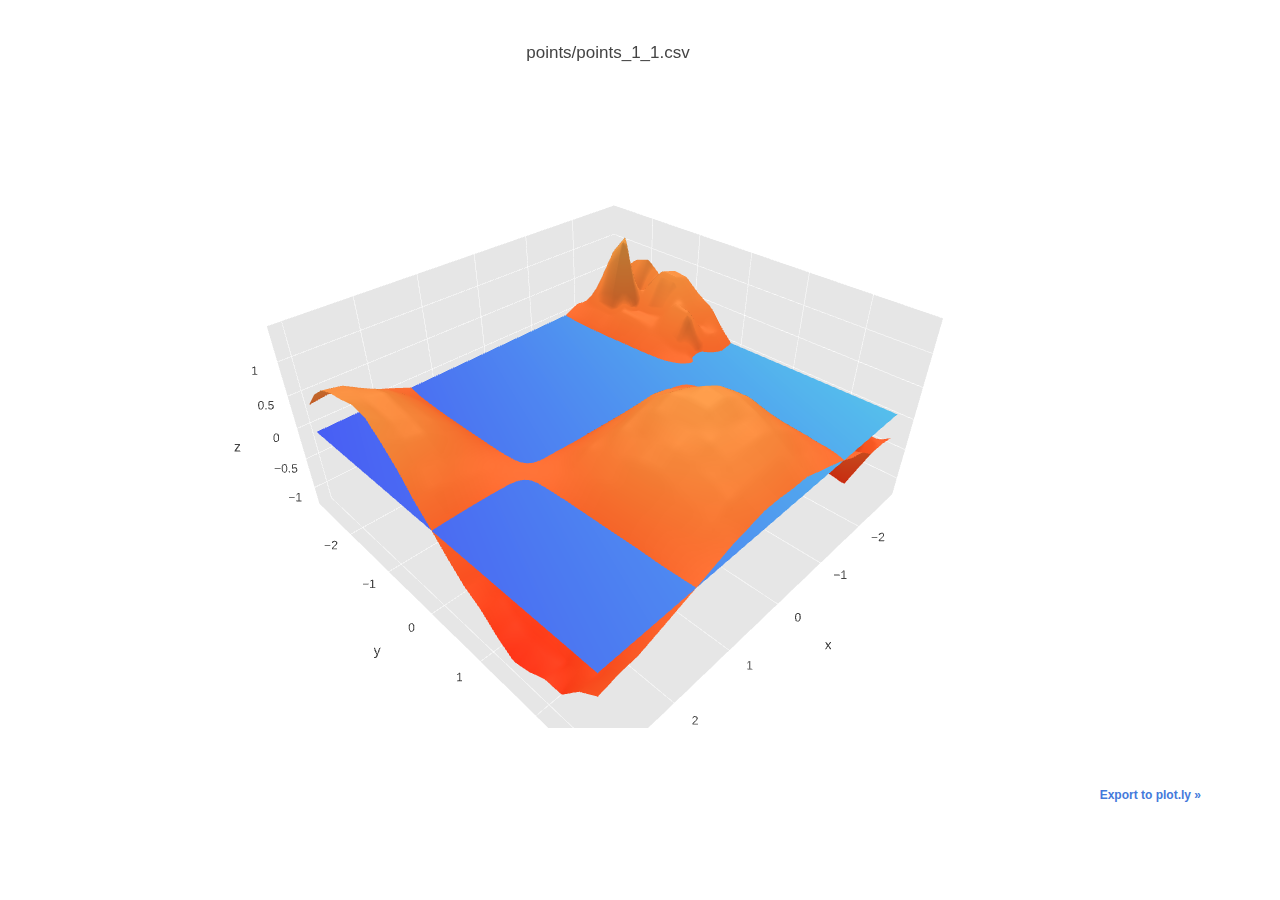
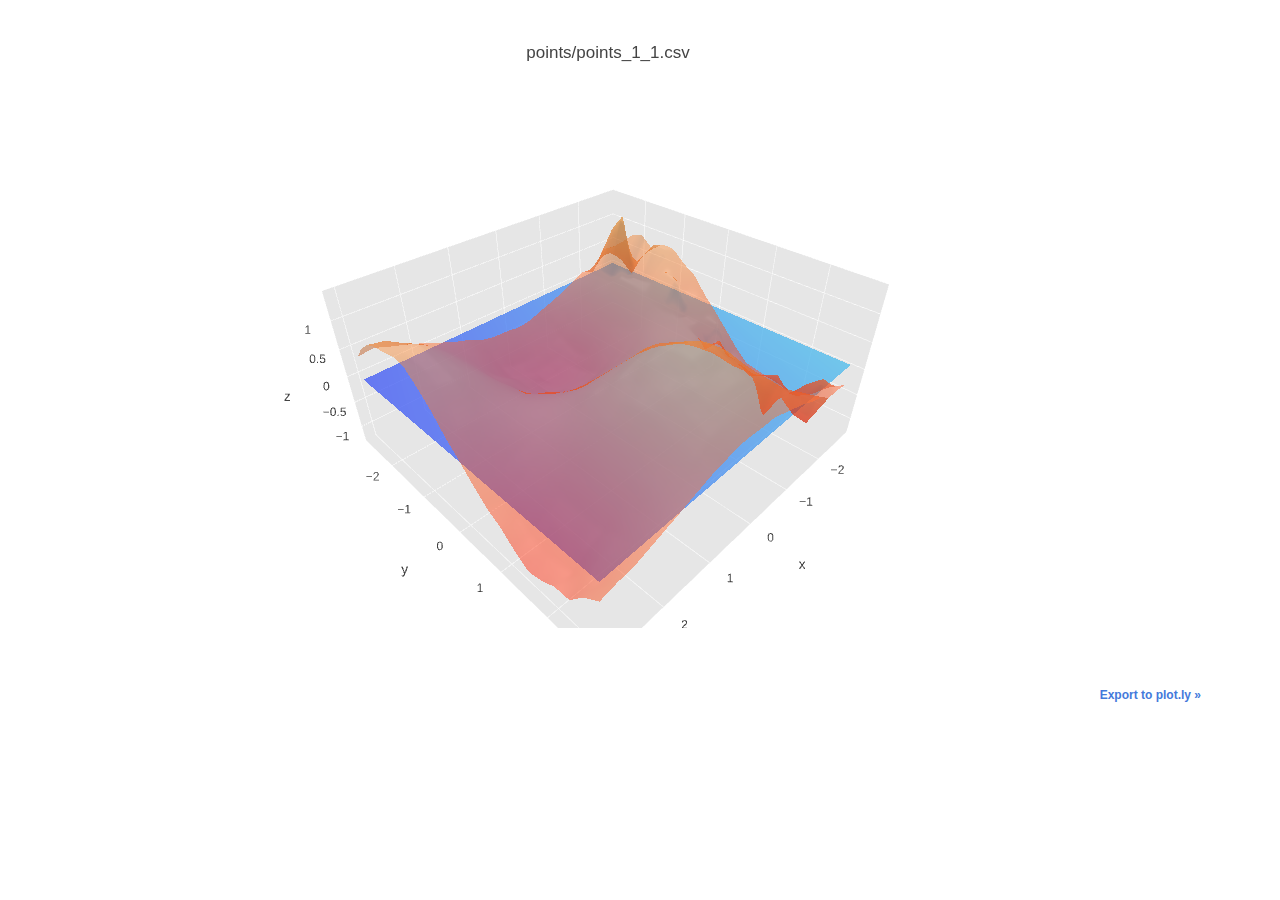
